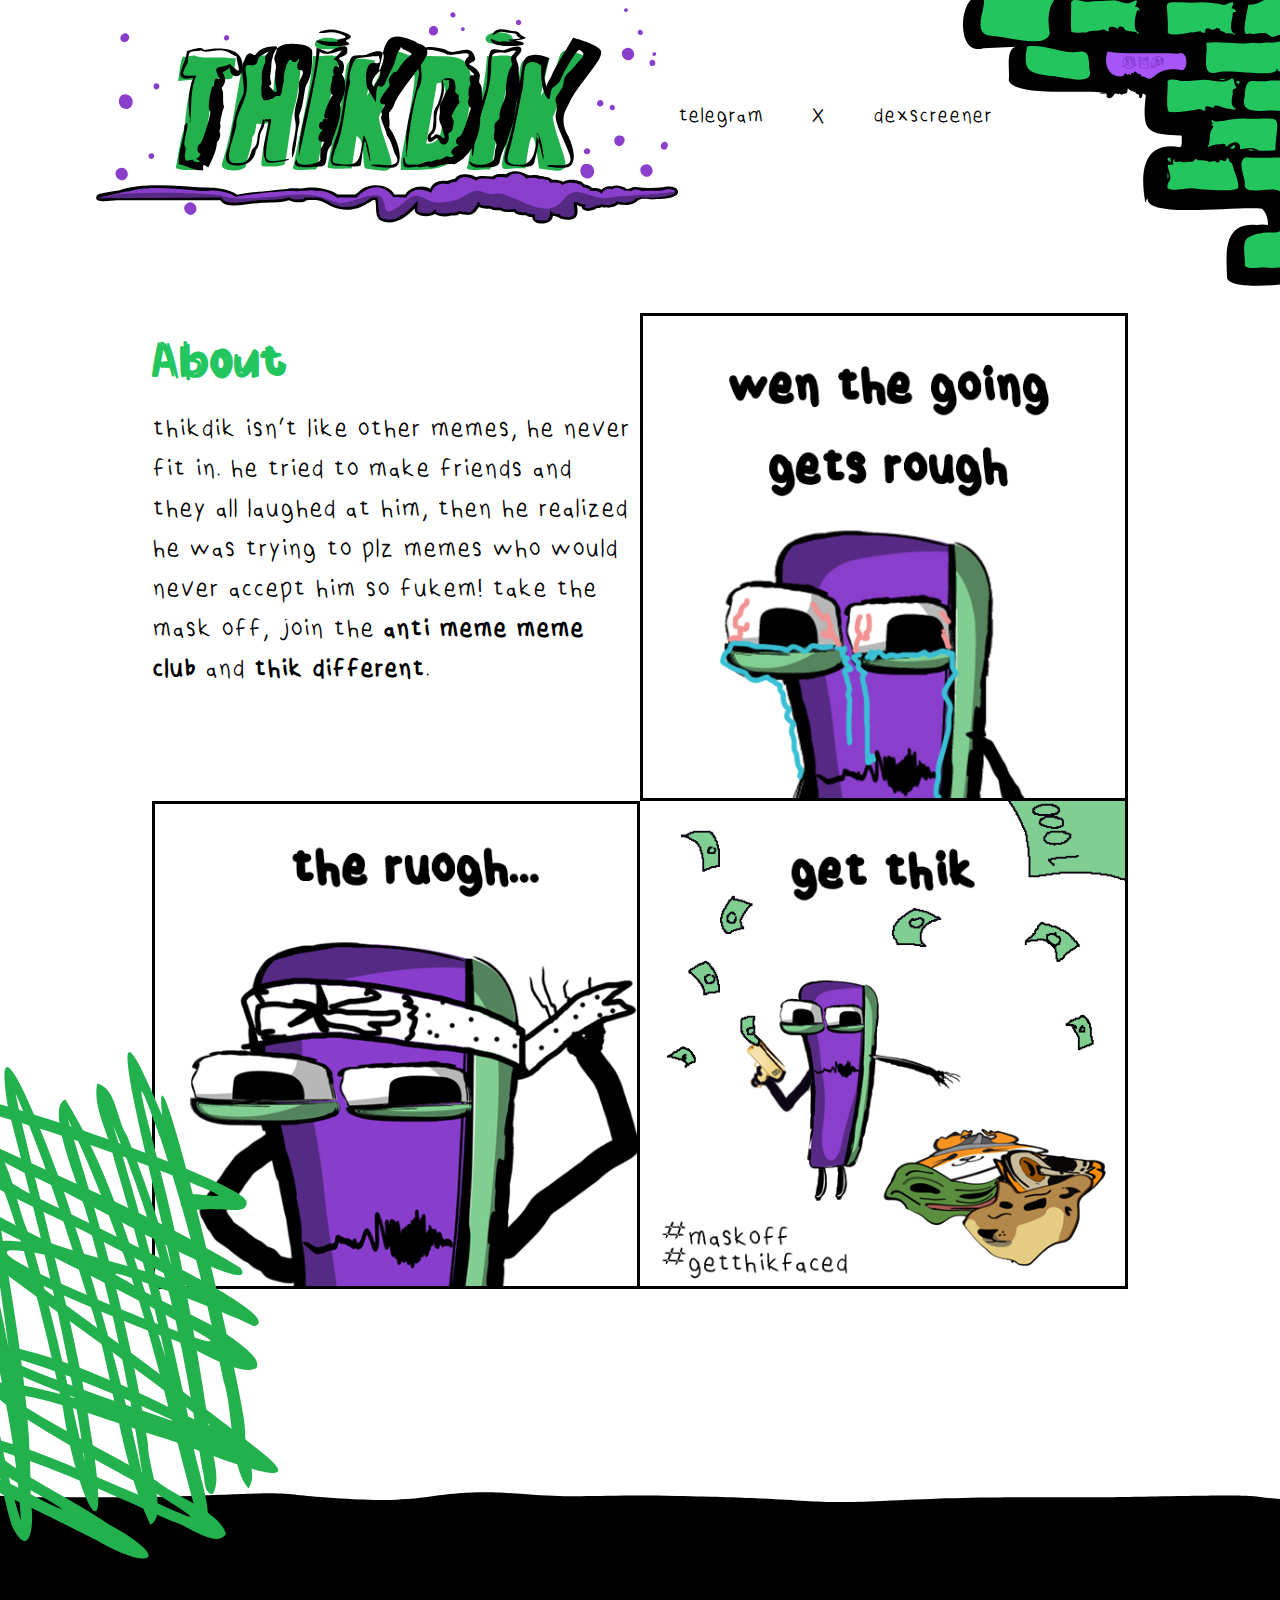
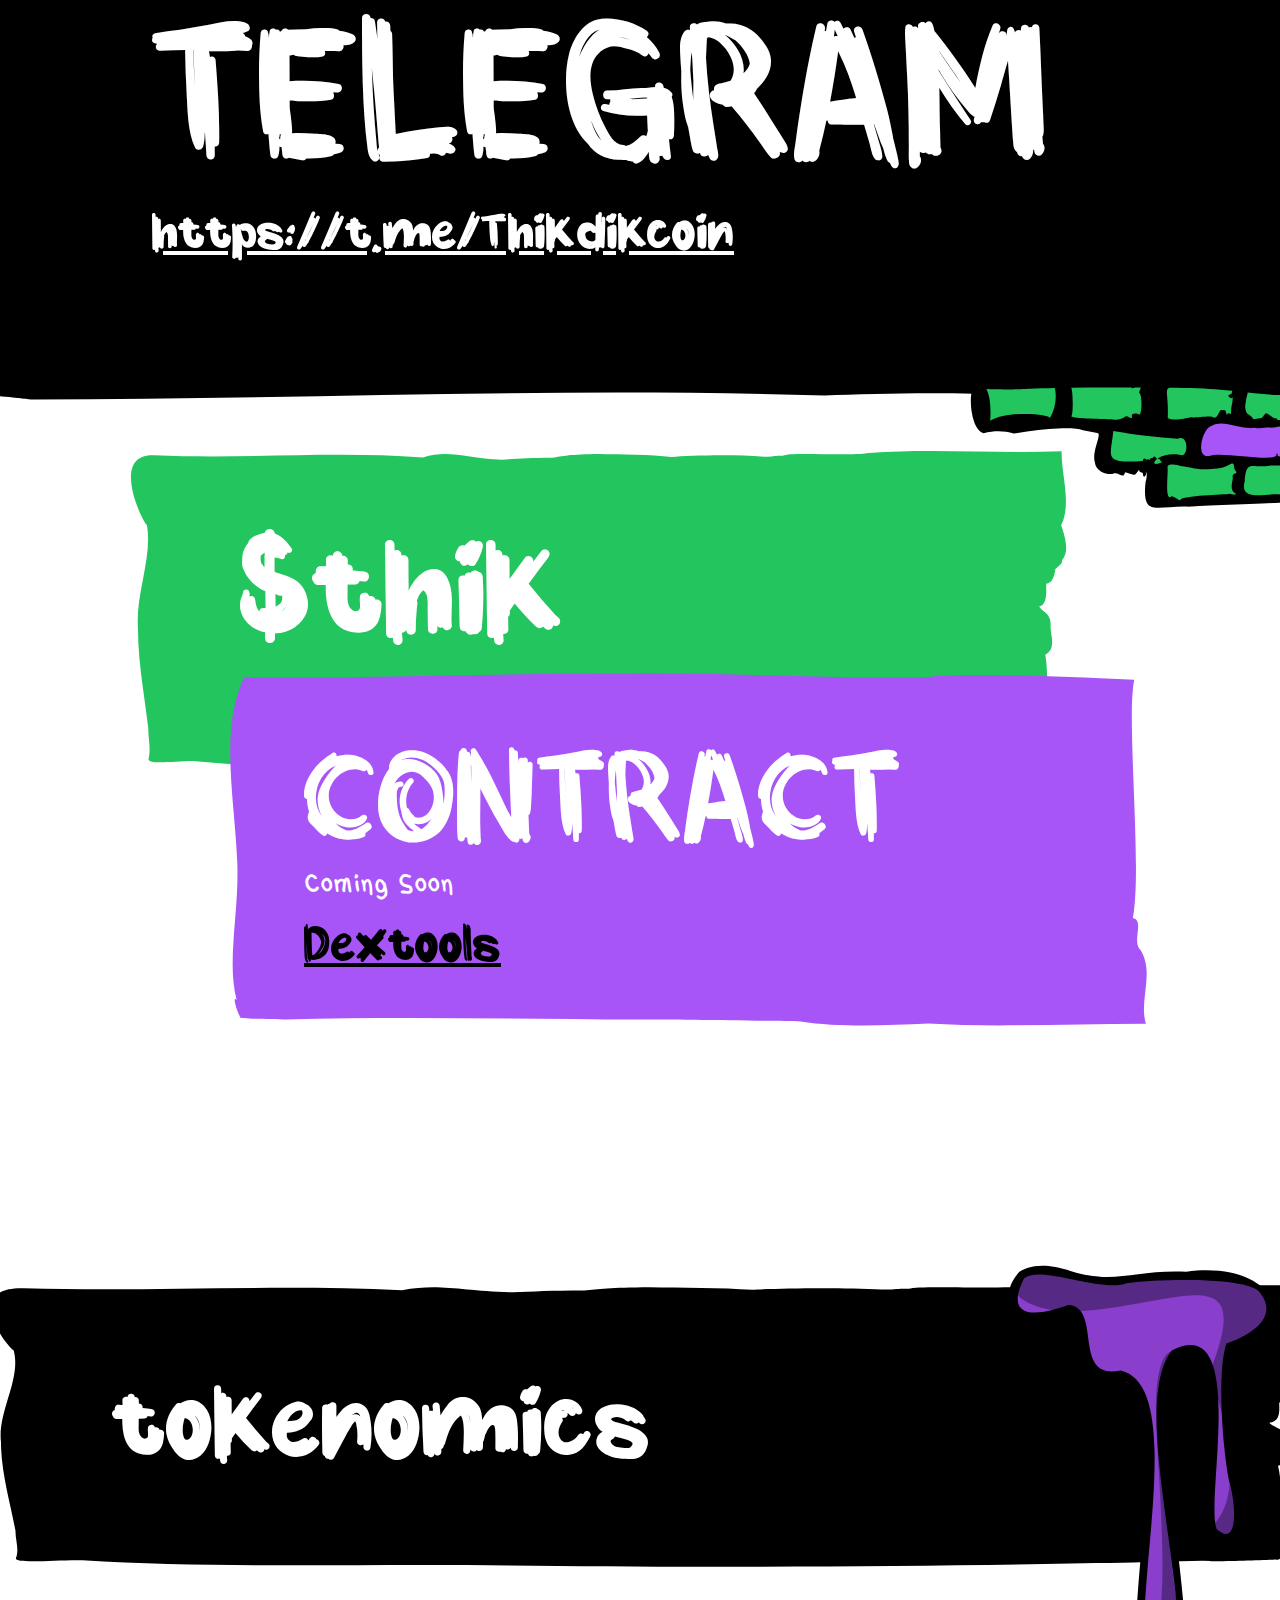
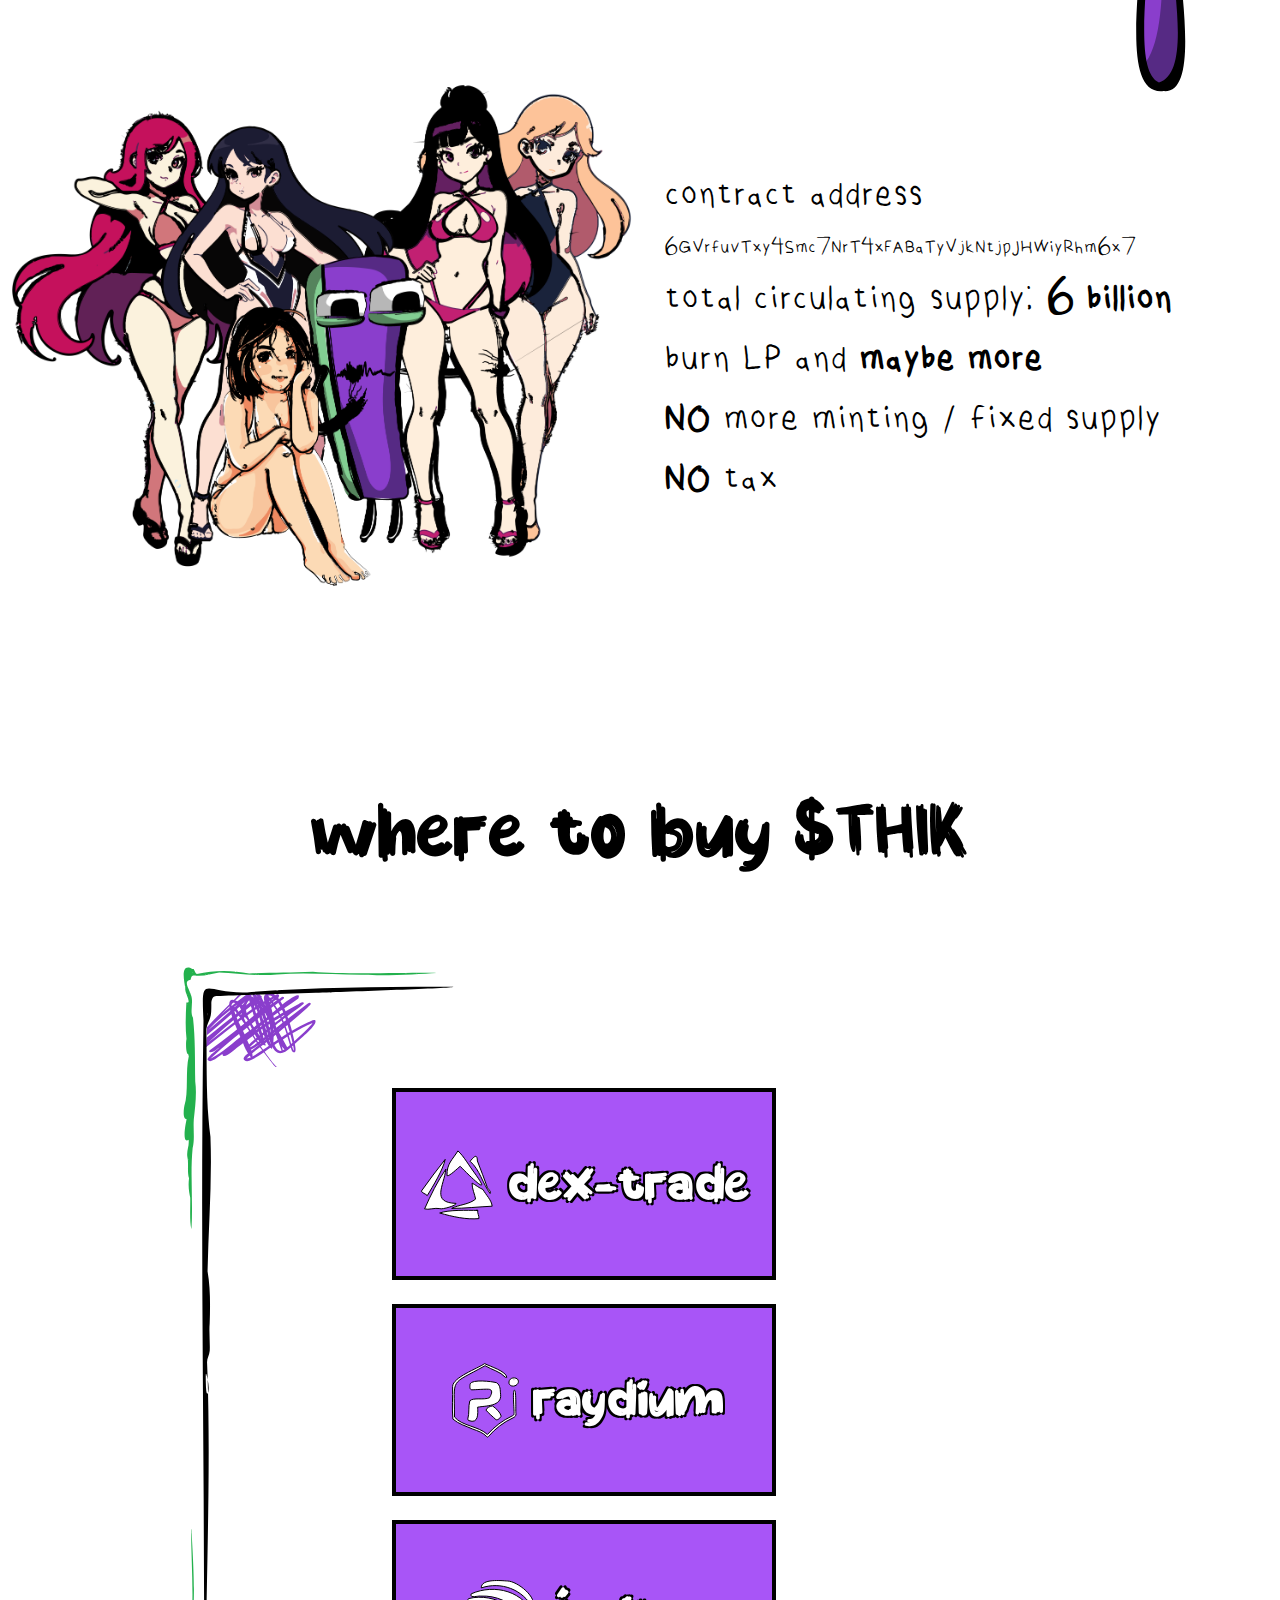
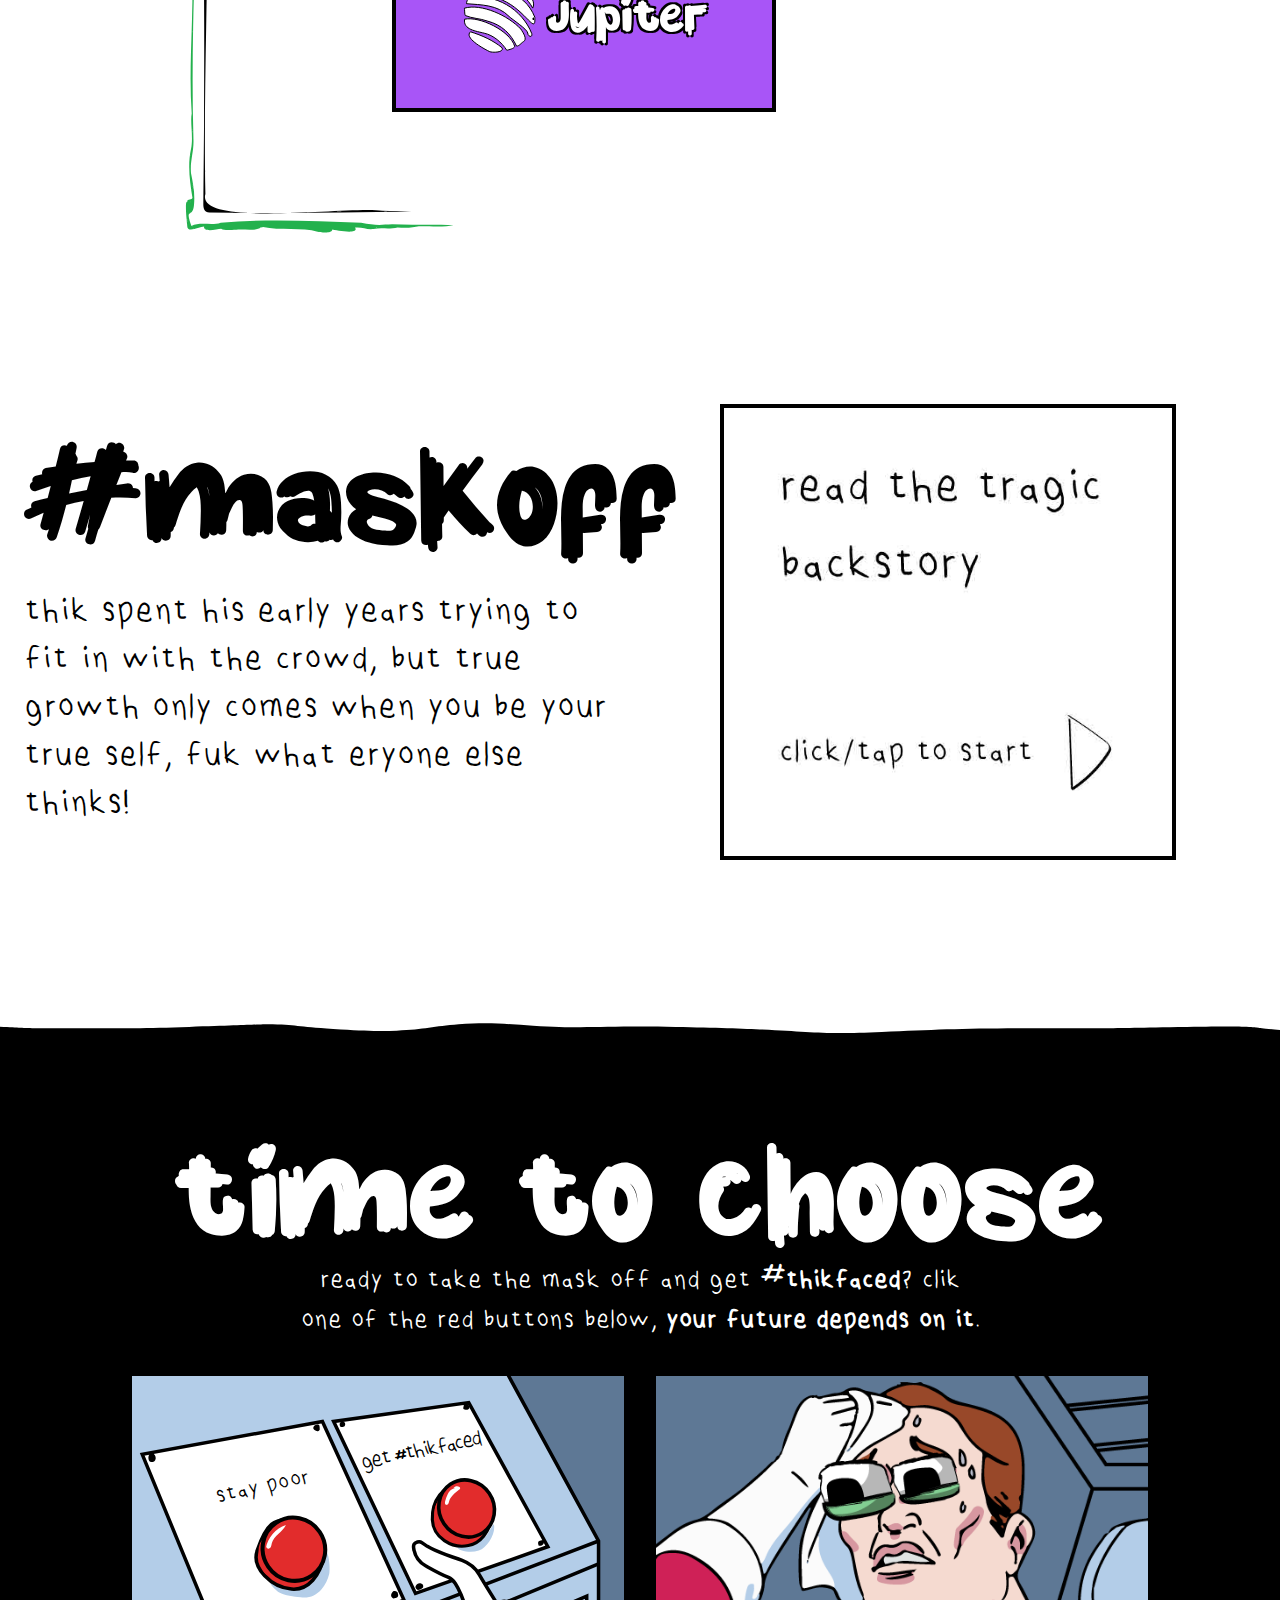
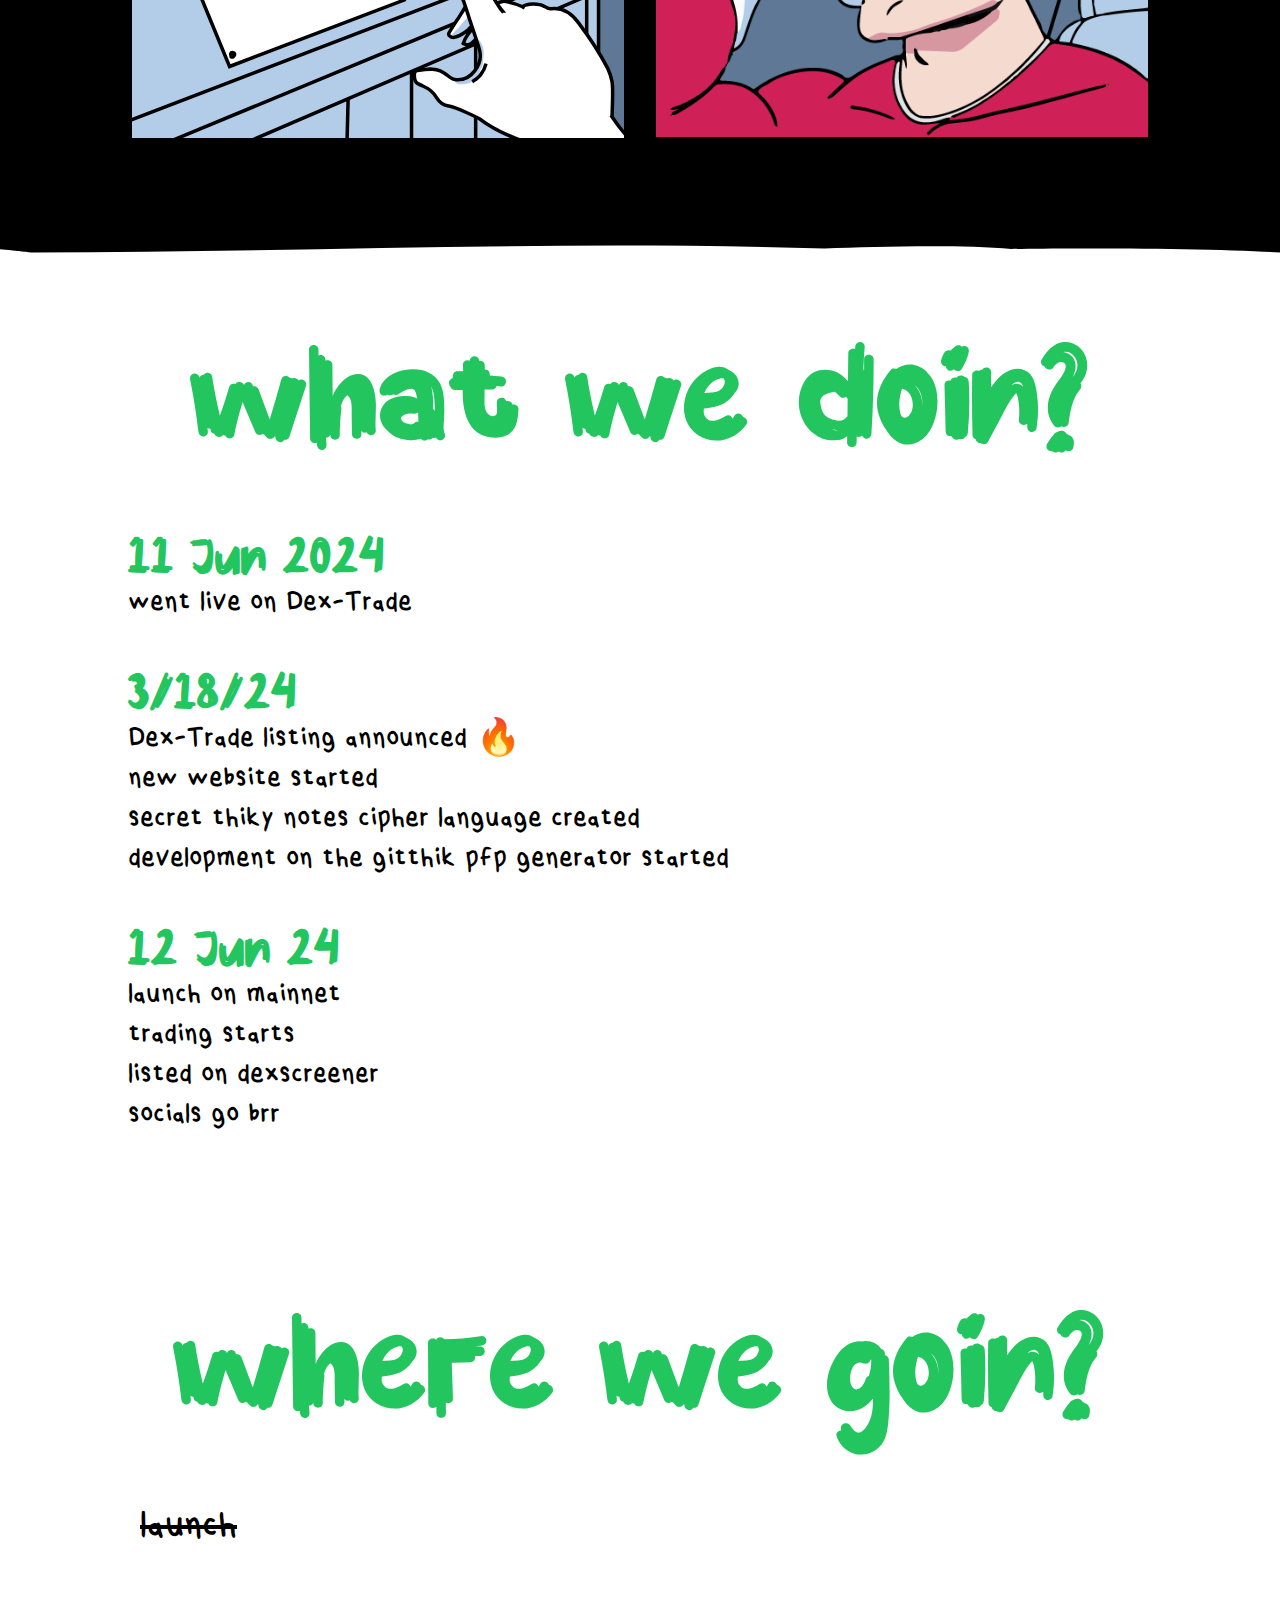
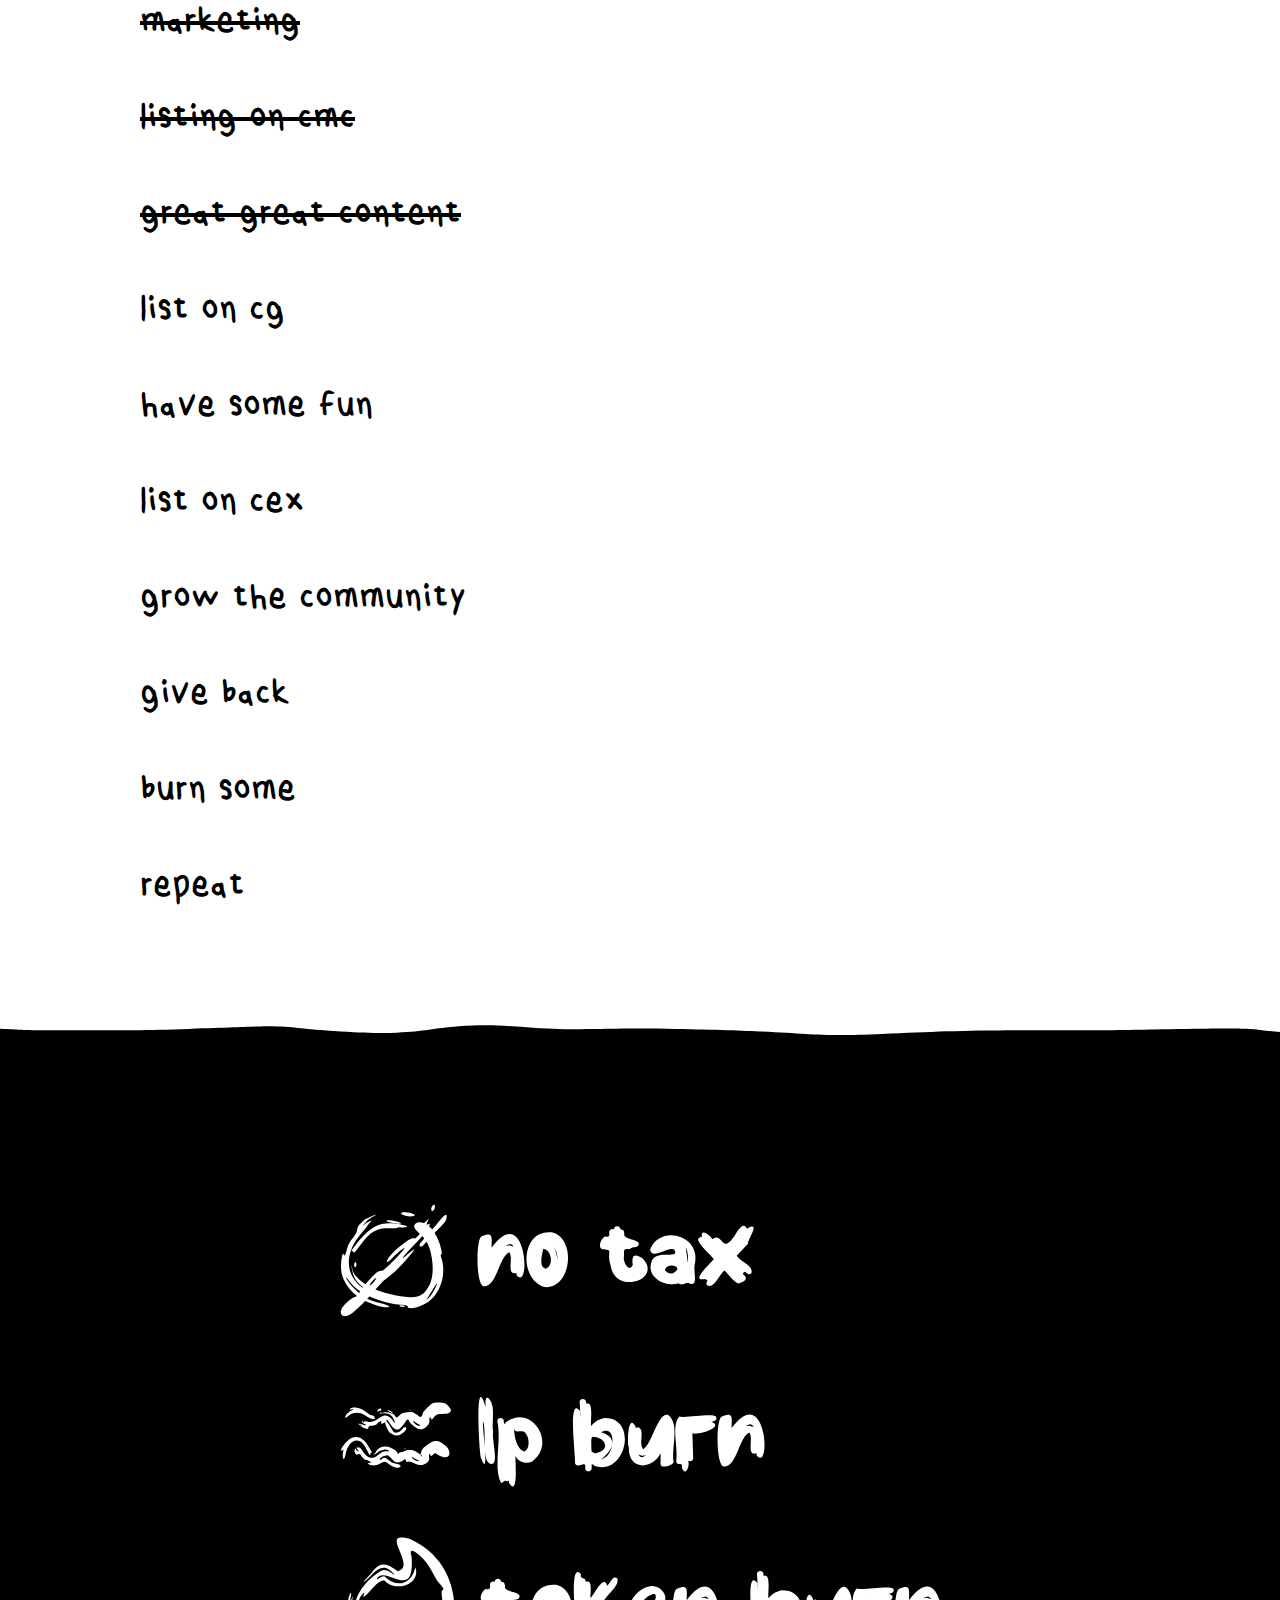
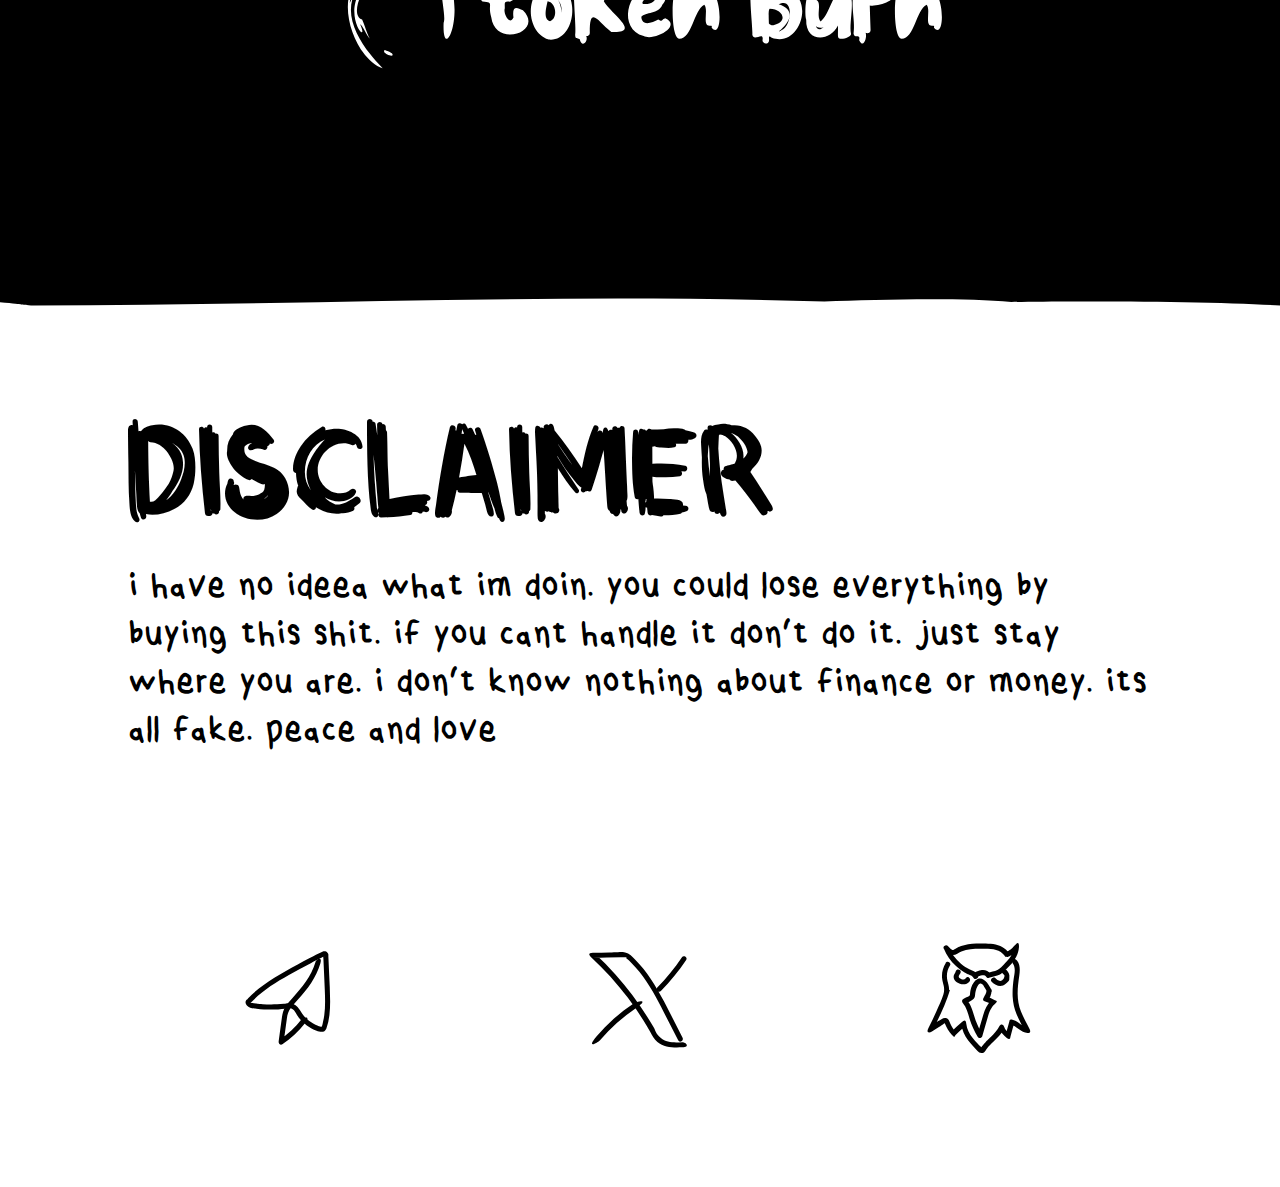
==== index.html @ 45e5f933 "Add files via upload" ====
<!DOCTYPE html><html lang="en" class="h-full"><head>
		<meta charset="utf-8">
		<link rel="apple-touch-icon" sizes="180x180" href="images/apple-touch-icon.png">
		<link rel="icon" type="image/png" sizes="32x32" href="images/favicon-32x32.png">
		<link rel="icon" type="image/png" sizes="16x16" href="images/favicon-16x16.png">
		<link rel="mask-icon" href="fonts/safari-pinned-tab.svg" color="#22c55e">
		<meta name="msapplication-TileColor" content="#da532c">
		<meta name="theme-color" content="#ffffff">
		<meta name="viewport" content="width=device-width, initial-scale=1">
		<meta name="description" content="Are you ready to get #thikfaced? Thikdik is not like other memes, he used to be an outcast, now he's the king of Solana.">
		<meta name="keywords" content="cryptocurrency, crypto, solana">
		<!-- add open graph tags -->
		<meta property="og:title" content="$THIK">
		<meta property="og:description" content="Are you ready to get #thikfaced? Thikdik is not like other memes, he used to be an outcast, now he's the king of Solana.">
		<meta property="og:image" content="https://thik.vercel.app/social.png">
		<!-- add twitter tags -->
		<meta name="twitter:card" content="summary_large_image">
		<meta name="twitter:title" content="$THIK">
		<meta name="twitter:description" content="Are you ready to get #thikfaced? Thikdik is not like other memes, he used to be an outcast, now he's the king of Solana.">
		<meta name="twitter:image" content="https://thik.vercel.app/social.png">
		
		<link href="css/0.DIDsUNuu.css" rel="stylesheet">
		<link href="css/2.DNwGjgpK.css" rel="stylesheet">
		<link href="css/Wiggle.CH-cqv5t.css" rel="stylesheet">
		<link rel="modulepreload" href="./_app/immutable/entry/start.B_ucscjS.js">
		<link rel="modulepreload" href="./_app/immutable/chunks/entry.CND1Og0P.js">
		<link rel="modulepreload" href="./_app/immutable/chunks/scheduler.BHz6jby9.js">
		<link rel="modulepreload" href="./_app/immutable/entry/app.69QDIs0c.js">
		<link rel="modulepreload" href="./_app/immutable/chunks/index.BSuNcap0.js">
		<link rel="modulepreload" href="./_app/immutable/nodes/0.D4QOI7bt.js">
		<link rel="modulepreload" href="./_app/immutable/nodes/2.0-dm9bf8.js">
		<link rel="modulepreload" href="./_app/immutable/chunks/each.CNad3Y1X.js"><title>Thikdik | Grab your Solami my dudes, sh#ts about to get thik</title><!-- HEAD_svelte-vwfd42_START --><!-- HEAD_svelte-vwfd42_END -->
	</head>
	<body class="w-full h-full overflow-x-hidden" data-sveltekit-preload-data="hover">
		<div style="display: contents">    <div class="relative pb-12 lg:pb-32"><div class="flex flex-col lg:flex-row justify-between items-center max-w-4xl 2xl:max-w-7xl mx-4 lg:mx-24"><h1 class="sr-only" data-svelte-h="svelte-138q943">THIKDIK</h1> <svg class="max-w-xl w-full lg:max-w-2xl " viewBox="0 0 1023.7 409.3"><path d="M595.7 45.9c-11-2.5-14.5 15.3-3.2 16.5 9.9 1.3 13-14.1 3.2-16.5Zm36.2-17.4c2.1-3.7-2.3-8.8-6.2-6.6-6.9 4.3 1.8 13.5 6.2 6.6Zm109.4 6.8c-6.9 4.3 1.8 13.5 6.2 6.6 2.1-3.7-2.3-8.8-6.2-6.6Zm214 17.5c-6.9 4.3 1.8 13.5 6.2 6.6 2.1-3.7-2.3-8.8-6.2-6.6ZM906 185c-6.9 4.3 1.8 13.5 6.2 6.6 2.1-3.7-2.3-8.8-6.2-6.6ZM227.9 71.1c4.6 1.7 8.7-4.1 5.1-7.7-5-5.8-11.8 5.1-5.1 7.7Zm419.8-22.2c-2-2-6.1-.4-5.8 2.6.7 6.1 9.7 2 5.8-2.6Zm286.9-33.3c-2-2-6.1-.4-5.8 2.6.7 6.1 9.7 2 5.8-2.6Zm49.9 77.2c-2-2-6.1-.4-5.8 2.6.7 6.1 9.7 2 5.8-2.6ZM54.4 191.7c12.1-2.1 13.8-19.9 2.6-24.6-20.7-8.1-22.8 25.9-2.6 24.6Zm814.3 97.6c-20.7-8.1-22.8 25.9-2.6 24.6 12.1-2.1 13.8-19.9 2.6-24.6Zm-763-142.9c-5.9.3-6.1 9.9-.4 10.9 7.9 1 8.4-11.2.4-10.9Zm872.4-41.1c-5.9.3-6.1 9.9-.4 10.9 7.9 1 8.4-11.2.4-10.9ZM859.9 270c3.5 3.7 11.2-.4 9.4-5.4-3.3-9-16.5-1-9.4 5.4Zm29.6-93.4c-6.5-4.1-12.2 7.7-5 10.3 6.7 2.5 11.4-6.7 5-10.3Zm73.7 113.8c-15.3 7.9 3.5 29.7 13.5 16.4 7.1-8.9-3.1-22.5-13.5-16.4Zm-802.4 67.1c-15.3 7.9 3.5 29.7 13.5 16.4 7.1-8.9-3.1-22.5-13.5-16.4Zm769.9-272c-15.3 7.9 3.5 29.7 13.5 16.4 7.1-8.9-3.1-22.5-13.5-16.4ZM40.1 296.6c-15.3 7.9 3.5 29.7 13.5 16.4 7.1-8.9-3.1-22.5-13.5-16.4Zm6.8-223.1C53.5 77 61.4 68 57.3 61.8c-7.7-10.6-21.4 6-10.4 11.7ZM102.1 273c-1.9-5.9-11.8-3.1-9.4 3.1 1.8 6.5 11.7 2.9 9.4-3.1Zm819.2-34.8c-9.2-.8-12.6 10.8-7 16.5 12.2 10.1 24.3-15.8 7-16.5Zm81.8 12.1c-7.8-4.1-14.3 9.9-5.4 12.6 7 2.3 11.3-9 5.4-12.6Z" fill="#8a3ecc"></path><path d="M155.5 226.9c3.2-28.8 5.3-57.5 13.8-86.4l-25.1 1.8c2.3-1.7 3.7-46.7 11.3-42.5 6.6.3 17.1-5 21.9-.6 16 3.7 39.6.5 57.5 2.7 5.4.3 9.3.6 11.5.8-2.6 3.8-2 37.9-10.6 36.1-8.1.9-14.4.5-22.1-1.1-2 8-2.2 22.9-8.5 29.3-4.1 4.5-16.4 139.1-30.7 131.9-11.1 0-24.3 1.6-34-3.3 1.2-5.8 10.4-66.2 15-68.8Zm176.2 62.5c-11.7 4.8-27.1 3.6-39.6 3-5.2.9 10.3-74 10.3-76.2-2.2.5-10 2.6-12.1 2.1-2.4-.1-7.5-2.2-8.5 1.2-.6 4.3-1 11.1-3 15.7-1.1 1.7-5 7-4.2 9.1-.5 15.7-9.2 33.1-11.2 48.4-4.6 9.3-45.6 10.9-42-4.2 10.6-32.4 17.2-65.3 23-98.9 4-19.8 10.9-74.3 20-91.9h38.1c-2.5 17-12.3 60.3-9.7 77.1h16.9c4.6-22.4 2.6-48.5 11.6-70.3-1.1-5.4 36.4-1.4 38.3-2.6 5.5 8.9-1.1 19.3-.6 29-2.7 20.6-4.9 42.3-11.2 61.9-5.2 17.8-10.6 77.1-16 96.6Zm16 1.5c9.2-48.1 32.2-144.6 33.9-192.7 8 3.6 55.4-9.5 46.3 12.1-17 55.7-27.1 119.4-37.2 177.5-1.7 7.5-.6 7.7-5.1 10.9-3.8-3.1-48.3 7.4-37.8-7.9Zm37.5-214.4c4.1-17.1 63.1-11.4 43.9 9.4-6.9-2.1-47 6.7-43.9-9.4Zm88.1 220.1c-5.6-15.4.7-50.4-15.1-57.2l-8.5 57.2c-2.2-.6-43.3 2.4-42.3-3 2-17.2 24.7-116.6 28.7-135.8 6.1-47.2-4.5-61.1 54.4-51.4-1.4 7.7-12.7 53.9-13.9 61.4 50.3-64.4 11.6-97.4 78.6-68.7 6.4 5.5-11.1 17.4-13.6 24.5-16 25-32.2 55.5-44.2 82.6 3.6 25.2 14.8 49 21 73.6 9 31.1-26.5 18.1-45.2 16.8Zm62.9-9.9c.7-11.7 28.7-147.1 23.4-154.9-2.1-8.9 5.9-32.7 5.9-32.7 5.8-.2 17.8-.9 24.2-.6 22.8 1 41.6-1.9 57.9 8.8 25.4 21.1 5.2 100.8.3 131.1-9.4 64.9-57.3 60.6-111.5 60.6l-.3-12.4Zm63.2-139.5L581 252.8c30.2.8 26-29.8 29.9-49.9 14-72-11.5-55.7-11.5-55.7Zm54.4 143.7c9.2-48.1 32.2-144.6 33.9-192.7 8 3.6 55.4-9.5 46.3 12.1-17 55.7-27.1 119.4-37.2 177.5-1.7 7.5-.6 7.7-5.1 10.9-3.8-3.1-48.3 7.4-37.8-7.9Zm31.7-224.2c4.1-17.1 63.1-11.4 43.9 9.4-6.9-2.1-47 6.7-43.9-9.4Zm93.8 229.9c-9.3-79.1-15.7-68.7-23.6 0-40.7-3.5-47.5 14.3-37.5-30.2l23.9-108.6c2.5-4.4.7-54.4 12.1-51.4 13.6-3.1 28.9-4.1 42.3 0-1.4 7.8-12.7 53.9-13.9 61.4 49-61.3 11.8-98.1 78.6-68.7 6.3 4.4-5.3 10.8-7.7 16.3-19.5 27.1-36.3 60.5-50.1 90.7 3.6 25.2 14.8 49 21 73.6 9 31.1-26.5 18.1-45.2 16.8Z" fill="#23b14d"></path><path d="M181.5 253.9c-3.7 3.1-5.7 17.1 3.7 16.4-2.2.4-3.5 4-4.2 6.3-1.3.9-3.7.8-4.7 3.4 0 0 5.2.4 6.2 5-1.9.9-15.2-1-10.5-3.5-4.1-2.8-15.7 5.5-14.8-2.5-3.6-5.4 3.5-17.2-1.1-22.6-4-6.1 13.5-54.7-.7-35.5.2 24-11.7 45.1-9.8 67.8 13.7 1.8 28 12.6 42.9 10.6-.7-11.9.3-10.3 8.9-4.6 6.1-13.3 14.8-28.4 15.3-44.5 5.1-3.6 7.6-13.8 4.3-18.8 1.5-5 3.2-11.7 1.1-13.5 1.5-10.9 3.4-20.2 7.1-30.2-3.7-12.9 1.1-21.8-4.3-33.1 15.6-16-3.5-29.4 4.2-28.2 3.6-3 7.5-4.2 10.3-7.7.5 24 27.3 17.6 22.5-4.5-1.6-34.3-45.9-30.1-67.6-26.4-6.8-7.9-22 .6-30.5 1.8-.2 23.4-31.2 55.2 11.3 47.3-10 23.8-9.2 56.5-5.3 74.2-.6-2.1-1.6 4.6-.3 5.6 3.6-28.5-1-55.9 10.7-84.1-26.9 1.6-27.3.6-14.6-22.7 2-22.9 2.1-18.1 24.2-20.9 4.6 5.9 30.6-4.4 41.4 1.2 7.9 1.1 13.1 7.7 20.2 9 .7 18.2 13.9 37.9-11.9 13.2-17.8 9.9-33.4-1.5-17.3 26.7-15.9-6.8-7 17-13.6 13.1-2.9 6.4-9.8 39.5-3.4 44 1.5 3.1-15.4 62.5-19.7 57.6Z" fill-rule="evenodd"></path><path d="M345.1 107.6c3.3 3.2 7.3.8 10.1-2.6.7-.6 1.5-2 2.3-1.8.3 3.3-2.5 5.8-3.1 9.7-.5 2.6-.6 5.5.4 7.9 1.2 3.4 5.4 2 7.9 3.1 4.8 5.7-5.1 16-5.7 22.5-.5 2.4-.4 5-.3 7.5 1.1 18.7-10.3 37.3-6.8 56.1 5.9 21-8.9 46.7-4.5 67.8 7.8-17.5 6.9-41.2 11.8-59.3 2-5-.4-10.8 0-15.6 7-15.8 7.7-32.2 10.9-48.2.6-2.8 1.7-5.4 3.1-7.8 9.5-15.9 8.8-34.8 9.2-54.1 0-2.4-.2-4.9-1.7-6.7-3.5-4.2-9.8-7-15.4-7.6-23.8-3.2-46.6-4.3-52.5 22.2-2.9 7.7-2.1 15.2-2.9 22.7-.8 5.5-2.5 11.3-1.1 16.8.5 2.3 1.7 4.4 1.5 6.5-1 6.4-6.9 1.9-3.3 4.9 3.9 3 12.1 16.8 12.6 7.3 0-2.3-.5-4.8-1-7-3.3-12.2-.4-24.1-.1-36.2.3-4.6-3.2-8.4-2.7-13-.9-4.6 10.7-22.5.5-21.2-12.6.6-25.6 3.8-32.1 12.5-.9 1.1-1.9 2.5-3.2 2.7-2.1.4-5-2.7-8.1-2.9-5.6 0-7.1 7.3-9.6 11.3-10.2 18 1.2 39.9-1.8 58.4-.4 2.7-1.5 5.3-2.8 7.7-11.2 21.3-14.4 43.6-19.5 67.1-1 4.3-1.1 8.4-2.3 12.8-2.2 11.3-13.3 29-.4 37.2 20.6 8 44-1.1 46.7-23.7 0-1-.8-.6-.7-.4 1.1-.2 2.3-2 3.3-3.4 4.5-7.2 3.2-17.7 5.5-25.9.6-2.6 2.1-4.8 3.5-7.1 2.2-3.8 3-8.2 3.7-12.5.2-1.3.2-2.7-.7-3.7-1-1.1-2.2-2-2.3-1.6.2.8.9 2.7 2.1 2.5.8-.2 1.8-2.1 1.5-2.9-.6-1.3-2.5 0-3.4.4-2 .6.1 1.7 1 2.4 3.2 2.4 9.8-1.2 8.5 4.8-2.5 21.6-15.3 48.8-3.6 67.7 7 2.8 23.9.1 31.3-1.7 1.9-.6 3.8-.7 5.8-1.5 1.6-.5 4.9-2.4 1-1.9-10.9 1.6-36.6 9.1-38.6-3.7-.3-20 4.9-42.1 8.8-62.8.3-1.4.6-3.6-1-3.9-2.2-.4-6.5 1.4-9.1 0-.4-.2-.7-.7-1.2-.5-1.1.2-3.6 1.5-3.7 3.3-.6 8.7-6.4 15.8-8.1 24.2-1.5 7.7-.8 17.7-6.2 22.4-2.2 1.8-4.2 4-5.1 6.8-5.8 20.6-11.6 22-31.8 21.2-21.3-2.8 8.7-59.7 5-72 3.4-21.3 18.3-39.1 18.8-61.6.8-7.7 0-15.1-1.6-22.9-.7-4.2-1.7-9.9-.2-13.2 3.1-6.2 11 1 17.4-3.9 4.2-3.4 2.8-9.8 6.5-13.3 1.3-.6 20.5-13.6 14.7-6.7-9.2 9.1-1.7 12-5.7 19.2-5 7.8-5.7 22-4.8 32.1.1 2.1-.2 4.1-.6 6.2-.9 3.8-.9 25.2 4.4 25.7 6.7-.1 14.9-1.5 19.3-6.3.5-.6 1-1.1 1.8-1.2 2.9-.3 6.5 1.4 8.2-1.9 2.6-4.2 2.7-13.8 4.6-20 .7-2.3 1.3-4.3.9-6.6-1.5-2.4 6.4-45.7 14.5-32.9h.1Z" fill-rule="evenodd"></path><g fill-rule="evenodd"><path d="M411.5 73.5c-4 0-8.3-.8-12.4-1.4-3.5-.7-16-1.7-9.9 2.4 4 2.5 8.5 4.3 13.4 5.2 3.2.6 6.6 1 10.3 1.2 9.9.4 22.5.9 30.8-2 1.4-.6 2-1.2 1.8-2.1-.5-2-6.5-3.4-5.6-5.5.9-1.4 3.6-2.2 5.7-3.3 6.8-3.2 0-7.3-4-8.9-12.3-5.4-26.7-9.3-40.6-5.5-5.6 1.4-12.9 4-6.9 4.4 5.6.3 12.4-1.2 18.4-1.3 5-.2 10.1.6 14.7 2.1 2.9 1.2 12.3 3.3 11.7 6.5 0 3.3-19.5 4-13.8 6.7.5.2 1 .4 1.4.6 1.6.7-4.9.8-5.4.7-3 0-6.1.3-9.6.3h-.1Z"></path><path d="M395.1 214.7c-4.8 4.4-3.5 13.7 4.2 13.5-7 5.5-14.4 23.6 2.1 20.8-7 21-5.9-1-6.9 29.9 5.8 9.9-47.5 18.6-40.6.3-17.4 20 26 14.6 37.5 13.5 22.5 3.7 7.5-25.2 22.5-36.6 4.9-25.7 20-46.6 15.2-72.6 8.2-14.9 14.8-38.9 3.4-52.7 5-6.9 5.7-20.7-1.8-24.7-12.7-6.5 14.2-4.6 11.2-17.7 3.2-15.1-24.7-2.7-30.3 1.9-8.3 3.1-14.9-5.3-23.8-5.7-.3 59.6-31.8 136.6-31.1 191.4 9.8-43.3 30-135.9 36.8-185.1 19.5 15.2 59.4-21 24.3 13.9.3 0-.6.6-.6.6s.6-.1.3 0c5.5-.9 8.2 5.3 9.4 10.1 2.3 7.1-6.5-2.8-7.4 2-2.8 2.3-3.3 16.9-.3 12.2.8 3.3-3.7 2.3-3.5 6.7-.2 9.8-7.3 24.2 0 30.6 2 1.2 0 2.5-1.4 2.2-2.7 6.8-22.7 43.3-5.9 39.8-13.9-2.8-6 6.8-13.3 5.7Z"></path></g><path d="M524.3 126.8c-18.7 17.6-2.3 21.2-9.3 26-4.9 7.5-27.1 31.1-7.2 30.6.6 4.3-3.9 7.4-5.8 12.2-.5 1.8 2.9 9.7-.1 7.7-3.2 4.9 8.2 24.3 9.7 34.8 7.5 9.8 9.9 21.1 14.1 32.8 14 20-9.2 21.1-24.2 18.8-38-1.7-4.6 6.5 12.3 4.8 37.8 6.7 14.6-55.7 1.9-70 2.2-8.4-.9-17.4-.3-26.3 4.4-4.5 9-11.3 10.3-18 14.9-29.8 41.8-55 56.9-84.5 2.4-11.6-6.6-17.1-16.5-19.3-2.6-3-6.7-4.4-10.4-5.8-51.4-21.5-46.8 14-57.9 50.9 8.5 11.2-8.4 25.6-9.2 32.1-2.8-5.6-7.5-11.2 10.4-28.5 9.4-23.8 15-43.1-18.8-31.1-12.9 7.9-33.2-4.6-34 16.5-10.7 46.8-9 97.4-27.8 142.2-2.2 13.4-15.3 39.8 7.5 39 12.7-.9 28.4 3.1 39.4 0 3.1-8.3 6-63 10-35.5 2.2 11.2 4.8 19.7 6.6 28.6 3.1-2.9-4.7-39.3-11-46.8-9.2 40.3.2 58.4-51.4 49.2-6.9-3.8-.1-16.1.5-22.2 18.1-36.7 15.8-82.1 27.4-121-4.4-7.7 2.4-31.4 8.8-39.9 7.3-3.3 19.1-2.6 27.9-4.5 3.7-1.6 10.6.5 13.4-1.7 0 2.4 5.7 14.3-4.2 13.4-18.7-6.7-19.4 21.6-17.5 36.5-1.4 6.6 13.8 26.6 16.6 32.1l.6-16.4c3.1-25.3 6.6-.5 15.8-17.5 5-13.1 9.6-20.4 15.7-33.5 3.7-10 3.9-19.6 11-27.2.4-.4-.8-1.4-.3-1.7 2.1 1.1 1.9-2.3 4.2 2.7 5.4 2.9 11.4 4.2 16.1 8.7-6 6.4-12.6 10.4-17.6 18.1-4.3 3.8-8.4 16.6-13.4 13.7Z" fill-rule="evenodd"></path><g fill-rule="evenodd"><path d="M639 181.7c1.8-2.6-1.1-4.9-1.3-7.5.2-5.9 2.6-5.9-3.7-9.7-2-1.1-2.6-3-2.1-5.1 1.2-4.7.3-9.7-.8-14.6-1.1-8.2-11.6-8.8-17.7-6.6-7.2 2.9 5.9 3.7 7.7 2.3.3-.1.5-.2.6-.3 0 0 .1 0 0 0 0 .1-.6.6-.9 1.8-.2.8-.1 1.8 0 2.7.3 2.7.5 5.5 0 8.1-1.2 4.1-5 7.1-6.5 11.1-1.6 3.7-2.7 7.6-4.8 11.4-2.3 4.2-5 8.6-5.1 13.4 0 2 .2 4 .4 6 .5 4.8-1.6 9.7-1.1 14.8.2 2.3.7 4.6 1.6 6.8 2.7 4.9 4.1 10 5.2 15.4.7 2.9 2.4 6.5 2.7 8.9.3 1.3-.1 3.3-1.9 2.5-4.4-2-10.1-10.9-16.4-4.9-1.8 1.4-3.9 4.4-5.9 3.7-1-1.7 1.4-4.2 2.5-5.6 7.6-6.9 7.1-15.7 7.1-25.4 0-7.2 1.2-14.2 3.9-20.9 7.3-17.9 12.5-27.2 7.9-47.1-.4-2.5-1.6-5.5-2.2-.8-.5 3.5-.1 8.5-.2 12.3-.3 8.9-3.3 19.6-6.7 28.6-2 4.5-5.3 7.8-6.6 12.5-1.2 4.6-.5 10.3-.8 15.3-.1 2-.4 3.9-.6 5.8-.6 3.6-.3 7.2-1.6 10.6-1.6 4.9-7.2 7.7-8.3 12.9-1.4 5 1.7 12.3 7.6 9 8-4.9 8-10.4 13.8.5 5.1 9.2 15.4 3.4 15.7-6.6 0-1.8-.3-3.8-.5-5.6-.1-1.4-.3-2.4.5-3.4.9-1 3.2-1.3 4.5-2.7 1.6-1.5 2-3.5 2.4-5.6.4-3.6 1.9-7.6 1.8-11.4 0-1.4-.4-2.7-.9-3.8-1.3-2.8-3.7-4.5-2.4-7.6.5-1.4 1.5-2.9 2.2-4.3 2.1-3.6 3.9-8.4 6.2-11.4 1.3-1.9 3.3-3.5 4.5-5.4Z"></path><path d="M637.4 241.2c-5.2 3.4-6.1 12.3 1.1 14.2-7.1 1.9-20.4 11-8.9 17.8-2.3 5.1-10.2 2.5-12.9 1.8-4.9 2.3-7.2 4.6-12.5 6.1-5-1.8-11 3.1-14.9 3.5-9.2-2.3-16.1 4.5-23.8 5.1-13.2-1.8-21.8 5.2-22.4-11.7-4-4.4-3.3 7.6-2.4 11-.7 10.8 18.9 2.4 26.1 4.6 5.7 2.1 11.9-1.7 17.2-1 2 2.6 9.4 2 12.6.6 12.4-3.7 19.8-5.4 34.1-4.3 30.6-13.8 46.8-53.7 45-83.5 6.6-18.3 3-32.6 2.9-50.1-2.3-12.1-6.8-5-3.2-21.5-.7-11.4-11.5-15.9-19.5-21.3 4-2.9 11.2-3.9 11.2-9.6-7.1-32.2-35.7-1.7-51.6-15.4-38.4-11.5-58.7-4.3-47.2 39.9-4.7 40-25.8 89.6-22.5 128.9 0 4-2.1 14.7.8 13.3-1.5 2.2-2.3 3.4-.6 7 4.3-38.6 9.1-79.9 19.7-118.5 24.1-29.8-27.4-90.6 49.3-64.1 8.8 8.7 46.6-8.9 39.8 5.8-21.8 17.3 27 33.9 4.1 32.6-5.7 9.1 3.9 16.9-1.8 18.5-1.7 6.1-3.3 14.9-.6 21-4.8 6.2-.6 16.1 3.2 18-3.9 7.6-13.2 51.2-22.3 51.3Z"></path></g><g fill-rule="evenodd"><path d="M719.6 72.8c-3.6-.2-7.1.9-10.7.7-4.3 0-10.1-4.3-13.5-5.2-1.3 0-1.1 1.3-.8 2.4 3.3 8.4 13.2 8.4 21 9.6 5.2 1.1 35.6 1.8 36.9-3.4-.7-2.8-7.3-4.1-11-5.1-2.1-.5-3.5-.8-3.2-1 2.2-.7 8.1-.9 11-1.5 4.3-.9 7.2-2 5.9-3.5-1.9-1.5-4.8-1.9-6.7-3.5-2.6-2-3.2-4.6-6.5-6.1-5.5-2.1-12.4-2-18.1-3.3-4.6-.8-9.1-2-14.1-1.3-4.3.6-8.9 2.8-11 6.6-.6 1.1-1.6 3.1-.4 3.5 1.1 0 1.9-.8 2.9-1.4 2.2-1.4 5.7-3.6 9.4-4.1 3.7-.5 7.6.2 11.3.8 4.7.8 9.7 1 14.2 1.8 2.5.4 3.1 1.6 3.6 2.9.5 1.4 1.6 2.5 3 3.2 2 1.2 5 1.7 3.5 2.3-5 1.5-11.2 1.6-16.4 2.2-5.2.5-7.5 1-.7 2.1 10.1 1.6 8.8 1.6-.4 1.2-.7 0-1 0-1 .6 0 .3-.8.3-1.9.2-1.7-.2-3.3-.4-5.9-.5h-.1Z"></path><path d="M702 216.6c-2.5 5.1-.3 10.6-1.1 16.1-.3 3.2-1.6 6.6-1.3 9.8 1.2 6.5 6.8 8.8 4.1 16.1-2.7 6.4-1.9 14.4-3.5 20.6-5.3 11.4-27.3 12.7-37.3 8.3-2.7-1.4-5.7-5-6.4-2.6 2.3 13.4 22.7 9.2 32.9 9.3 7.4-.4 17.4-.4 20.4-8.5 2-10.9 6.1-22.2 11.6-32.2 3.5-11 6.7-22 10.8-33 7-16.3 3.4-34.8 10.9-51 6.3-16 0-32 .3-48.4.8-6.5-3.3-12.1-4.4-18.1.9-4.8 6.2-7.1 8.4-11.9 5.5-15.5-17.1-7.8-25-4.4-8.9 4.8-19.9-3.9-27.8 1.9-9.4 17.6-1.7 57.7-12 78.3-10.5 32.4-22.8 74.4-21.3 106.8 3 8 5-28 5.6-30.9 6.4-40.8 27.3-79.4 28.1-121.3 1.7-21.6-4.2-30.9 23.2-28.6 4.1.7 19.4-7.3 20.1-3-1.5 4.4-8.2 7.9-8.7 13.2.2 5.3 4.9 10.1.2 14.8-6.6 10.7-7.5 24.9-9 37.3 2.3 14.3-5.8 26-9.7 39.3-4.3 16.3 4.4 8.7-8.9 22Z"></path></g><path d="M830.8 128.1c-3.4 3.3-6.2 6.9-7.4 11.4-1.3 5.1-.7 8.9-2.5 12.9-3.6 7.3-12.4 16.2-12.7 23.5-.2 3.1 1.3 5.8 2 8.7 1.5 4.9 0 10.4-1.3 15.3-2 9.2 2.7 19.5 5.8 28.3 5.3 13.4 11.6 25.4 16.3 38.9 12.2 26.8-9.4 23.8-28.9 23.2-3.4-.3-14.2.7-4.8 3.1 11.3 1.7 33.7 4.7 39.7-4.6 8.1-13.1 0-35.6-6.3-49.4-1.4-3-3-5.7-4.3-8.6-4.1-8.6-4.8-18.9-3.4-28.4 1.2-6.7 5-12.8 8.3-19.2 12.8-27.5 35.3-49.9 51.4-75.3 3.3-5.2 6.6-11.6 5.8-17.8-1.8-11.3-49.2-23.8-49.2-23.8s-33.6 55.5-36.5 63.4c-1.9 5.8-6.5 11.6-8.6 16.9-1.2 3-1.6 5.2-1.8 5.7 0 .2-.2 0-.2 0-.7-3.8-2.8-10.5-3.2-14.8-.2-3.3 6-33 8.8-34 3-.8-16.5-8.1-25.8-7.1-17 1.4-19.7 7.2-22.4 22.7-7.9 47.1-11.7 95.2-27.5 140.8-1.2 4.2-2.4 8.5-3.1 12.7-.8 4.8-1 9.4.7 12.7 4.8 8.4 18.6 6.8 27.3 7.6 9 .2 21.6 2.8 24.4-8.4 2.7-13.3 12.8-47 3.9-49.5-1.8.9.5 5.6 1.5 8.5 4.9 10.5 6.3 27.5 10.6 37.2.3-.4.1-.9.2-1.5-.3-6.9-2.5-18.1-3.9-25.7-.8-4.6-2-9.9-3.9-13.9-1.2-2.5-3.2-7.4-4.4-4.5-1.7 24.5-3.2 55.5-31.7 54.9-5 0-11.1-.5-15.4-3-5.2-2.9-5.1-9-3.5-14.2 11.2-38 16.9-77.8 25.5-116.4 2.4-12 1.2-25.5 4.3-37.6 4-17.6 29.6-7.7 28.8-.8-1.4 13.2.8 38.6 7.4 50.2 2.1 3.6 6.4 10.3 7.9 2.6 1.3-5.5.6-14.2 6-17.9 10.5-5.9 11-9.5 15.9-20 4.1-8.4 25.9-47.7 30.3-45.1 8.6 4.8 8.2 10.1 1.3 16.7-7.1 7.4-13.4 16.8-21.2 23.6h-.1Z" fill-rule="evenodd"></path><path d="M1024.1 337c-2.9-11-19.4-9.5-27.3-7.5-15.7 1.6-32.3 1.7-47.5-.6-5.4-.8-10.4 3.2-15.8 3.5-2.2-2.9-6.2-3.7-9.4-4.3-5.8-2.1-11.5-2.5-16.8 0-7.1-2.1-16.1 2.7-18 5.8-5.5-3.4-12-3-16.7-3-3-4.5-9.3-5.9-13.2-6.4-3.1-2-5-5.8-9-5.5-8.7-3.8-20.5-3.6-28.7.8-4.3-3.2-11.6-3.8-16.1-3.8-4.7 1.1-5.8-3.4-10.7-4.3-4.7.3-8.6-3.3-13.7-1.9-6.6-3.9-20.4.6-25.4-3.8-9.1-5.9-26.1-7.5-34.8.7-7.1-1.2-19.3-1.4-23.3 3.7-9.7-.3-20.1-2.7-29.9 1.1-9.5-7.2-31.2-7-36.4 3-7.5.2-10.9 5-16.9 3.6-11-1.7-22.9 3.2-26.5 14-13.6-8-35.6-4-44 9.9h-19.2c-8.4-16.6-34.5-19.4-49.1-12.9-8.5 1.1-13.2 10.5-20.4 13h-30.2c-16.3-10.5-36.3-12.8-54.9-12-9.6 3.2-22.5-.5-32.3 1.7-25.1 3.2-67.8 6.1-89.9 10.8-9.5-7.9-33-12.2-45-12.2-53.6-1.1-111.2-11.5-163.1 4.5-8.3.9-20.8 2.9-29.7 5.5-4.8 0-10.1 2.6-10 8.3 1.8 9.7 30.4 2.8 38.3 3.7l180.2-.2c2.2 2.7 4.4 5.7 9.5 7.4 14.9 4.2 33.9 0 48.5-1.5 18.4-3 37.9-.6 56-4.3 1.6-.7 4.5-1.2 6.9-1.7 6 3.9 24.9 6 30.7 0 28.7-1.5 24.5 1.7 47.6 12.6 19.1 7.9 43 4.5 59.9-7.3 6.1-1.7 7.7-6.4 13.4-5.4 3 11-1.3 24.9 6.6 34.2 21.9 14.4 47.2-3.2 62.9-19.5-2.5 15.3 25.9 16.3 35.2 9.9 8.5 5.1 20 4.8 29.4 2.5 4.6-.3 10.4 1.3 14.1-2.9 19.4 3.7 24 3.1 34.3-12.1 6.1 2.6 11.9 3.6 18.4 2.6 5.2 2.8 12.5 3.6 19.1 3 6.5 4.4 16.7 3.5 24.2 2.9 2.8 5.8 14.1 6.4 21 5.9 3.1 2.6 7.1 3 11.1 3.1-1.4 14.7 34.8 16.5 36.3-2.2 4.9 1 10.1 2.3 14.2 5.5 22.6 4.9 32.8-1 27.9-24.5 2.2 1.4 5 2.4 8.4 3.1-.1 5.5 5.8 6.5 10.7 7.5 4.4-.2 7.2-1.4 11.1-2 2 0 3.2-1.9 4.5-2.5 2.9-1.2 7-.5 9.8-2.5 2.1 1.5 4.3 1.4 6.7.7 2 0 4.6 1 6.7.3 6.1-.9 10-1.7 14.7-5.6 9.9 1.2 25.2 3.2 33.9-6.3 8-6.5 18.8-1.7 28.4-2.4 15.3-1.6 40.4.6 43.7-13.9Z"></path><path d="M1019.1 337.2c-5.6-7.1-18.6-3.2-21.5-2.7-11.5 2.1-27.4.4-37.8 1.3-3.6-1.5-13.4-5-18 .5-4-.3-7.7-1.7-12.5-1-2.7-2.4-14.8-9.1-21.9-2-3-2.5-12.2-2.5-18.9 8-1.1-5.9-11.7-5.3-19.3-5.2-.6-4.3-5.6-6-12.5-6.7-1.2-2.1-4.7-7.2-7.3-4.7-2.9-3.1-18-6.1-29.6.5-2.1-3.9-14.1-4.7-21-3.5 0-1.9-3.7-7.1-7.7-5-4.1-.6-5.7-3.3-9.9-1.5-5.7-2-18.4-4-24.5-.7-3.2-6.4-20.4-15.8-33.1-2.2-8.9-1.4-20.7-2.6-23.2 3-3.6-.3-26.6-4.3-32.2 2.5-3.1-1.7-23.3-14.7-34.3 1.8-6.3-.1-10.9 2.4-14.6 4.5-3-1.2-23.9-4.3-29.6 14.7-3.7-.8-29.2-15-43.8 8.4l-23.6-.7c-2.6-7.7-29.6-35.1-64 .7-.7 0-34.9.1-34.9.1-1.3-.8-17.7-14.4-36.3-11.5-8.9-3.5-27.4 1.7-40.8.3s-94.2 6.8-100 10.5c-2.6-3.9-29.1-13.7-48.5-10.9s-94.3-13.6-140.4 1.1c-5.1-.7-14.5 1.5-16.7 3.3-8.4.9-35.7 8.1-35.6 8.5.8 0 213.7-2.5 213.7-2.5l27.7 7.3 115.5-10 32.5 3.8 37.8 13.1 48.9-15.4h14.2c0-.1 16.7 31.2 16.7 31.2l53.3-24.4 42.3 7.6 66.1-10.9 116.5 22.2 53.7-18.2 145.8-9.8s29.4-5.3 29.3-5.4Z" fill="#8a3ecc"></path><path d="M1019.1 337.2c-39.9 5.3-98.4 6.9-111.6 9.8-18.3 4.1-25.7-.8-52.7-8.1-45.8-11.5-20.7 58.4-114.5 12.2-45.5-20.5-27.8-3.5-57.2-12.7-29.3-9.1-30 12.5-60.9 16.1-30.8 3.6-28.5 1.7-48.5-7.5s-23.3 5.2-47.5 20.3c-24.1 15-13.9-9.7-24.5-20.3s-32.7 1.9-55.4 7.5c-22.7 5.6-19.3 1.7-49.2-7.5-29.9-9.2-58.8-2.8-96.8 0s-61.5 4-79.6-3.2C164.1 337 27.2 337 4.9 348.6c15.4.7 193.2-1.3 215.7-1.1 4.9 8.2 14.8 9.6 24.7 9.3 14.4-1.1 26.7-3 39.5-4.5 18.9-1.1 36.2 0 54-4.9h2.2c4.3 4.2 16 4 24.5 2.6 0-1.1.5-1.9 1.3-2.6H393c7.2 2.3 12.5 5.8 19.3 9.3 2.1 1.3 3.9 3.8 6.9 3.2 3.3 1.9 9.6 3.3 12.9 4.2 8.5-.3 19.7 1.1 27.9-3.8 10-3 17.4-7.7 24.6-13.1h10.3c2.3 9.9 1.8 18.5 2.9 29.5 1 .7 2.4-.4 3.4.2-4.1 1.5-.8 3-1.3 5.2 9.7 6.9 29.8 5.6 36.9-3.8 3.5 0 13.4-7.8 15-11.2 6.7-3.2 7.1-10.1 14.2-13.2.6 5.6-1.3 11.8-.8 17.2 6.7 4.4 13.1 4.4 21.5 4.2 4.6-1.4 6.7-4.4 10.3-7.5 1.4.9.7 2.9.9 4.5 7.2 4.7 18.4 3.8 26.6 2 7.4.2 8.8.7 14.2-4.2 2 3.9 12.3 1.5 17.2 3.5 9.1-2.1 8.6-8.5 13.7-12.7.8-1.5 1.3-5.5 3.4-6 .5 1.9 3.1 3.3 2.6 5 5.7 2.4 10.7 2.6 17.2 2 4.8 2.8 10.6 3.8 18.9 3 7.3 4.5 19.4 4.3 25.8 2 1.3 7.5 12.3 7.1 19.3 6.9 4.8 2.6 9.5 3.7 14.6 3 2.2 2.8 0 5.4.9 7.5 1.8 3.8 13.8 4.4 20.6 3 6.9-4 5.2-11.9 6-17.9 1.1 4.2 7 7.3 16.7 7.2 2.2 6.9 20.2 5.9 23.6 3.2 5.7-4.6-.4-15 1.7-21.1.5-.9-1.6-.4-1.3-1.2.9 0 .2-.9.4-1.2 1.8-.5 3.3-1.2 6.4-1 2.8 2.7 7.8 4.1 14.6 4.5 1 1.6-1.1 3.5-2.1 4.7 4.2 2.3 8.3 2.3 12.5.5 1.1-.2 1.4.2 2.1 0 .3 0 0-.6.4-.7 2.1.5 1.4 0 2.6-1.2 1.6-1 4.8-1.1 4.7-2.2 3.8 1.4 5.6-1.1 9.9-1.5 3.1 2.6 6.4.1 10.7 1.5 7.1-1.3 9.6-1.6 15.4-7.2 8.7 5.4 31.1 1.6 30.9-4.3 6.1-1 5.6-2.9 14.9-1.9 17.3 1.9 40.3-1.4 53.4-6.3 1.4-1.2 2.4-2.8 2.6-3.5Z" fill="#562a84"></path></svg> <div class="flex space-x-12" data-svelte-h="svelte-bji048"><a class="text-2xl sm:text-3xl hover:underline hover:underline-offset-2" href="https://t.me/Thikdikcoin" target="_blank" rel="noreferrer">telegram</a> <a class="text-2xl sm:text-3xl hover:underline hover:underline-offset-2" href="https://x.com/Thikdiksol" target="_blank" rel="noreferrer">X</a> <a class="text-2xl sm:text-3xl hover:underline hover:underline-offset-2" href="https://dexscreener.com/solana/" target="_blank" rel="noreferrer">dexscreener</a></div></div> <div class="max-w-5xl w-full mx-auto pt-2 sm:pt-8 overflow-hidden"><div class="px-6 mt-12 pb-20 md:pb-48 lg:pb-20 grid md:grid-cols-2"><div class="pr-2 mb-6" data-svelte-h="svelte-1m7hs4a"><div class="text-green-500 p-6 -ml-6"><h2 class="font-title text-4xl md:text-5xl">About</h2></div> <p class="text-2xl lg:text-4xl">thikdik isn't like other memes, he never fit in. he tried to make friends and they all laughed at him, then he realized he was trying to plz memes who would never accept him so fukem! take the mask off, join the <b>anti meme meme club</b> and <b>thik different</b>.</p></div> <div class="flex h-full items-center relative"><div style="filter: url(&quot;#frame-&quot;);-webkit-filter: url(&quot;#frame-&quot;)" class="absolute inset-0 border-[3px] border-black"></div> <svg class="hidden svelte-16bksdn"><defs><filter id="frame-"><feTurbulence id="turbulence" baseFrequency="0.75" type="fractalNoise" numOctaves="0" result="turbulence" seed="0" stitchTiles="stitch"></feTurbulence><feDisplacementMap in="SourceGraphic" in2="turbulence" scale="0" result="map"></feDisplacementMap></filter></defs></svg> <img src="images/one.png" alt="thikdik chilling on a couch watching tv" class="w-full aspect-square"></div> <div class="flex h-full items-center relative"><div style="filter: url(&quot;#frame-&quot;);-webkit-filter: url(&quot;#frame-&quot;)" class="absolute inset-0 border-[3px] border-black"></div> <svg class="hidden svelte-16bksdn"><defs><filter id="frame-"><feTurbulence id="turbulence" baseFrequency="0.75" type="fractalNoise" numOctaves="0" result="turbulence" seed="0" stitchTiles="stitch"></feTurbulence><feDisplacementMap in="SourceGraphic" in2="turbulence" scale="0" result="map"></feDisplacementMap></filter></defs></svg> <img src="images/two.png" alt="thikdik chilling on a couch watching tv" class="w-full aspect-square"></div> <div class="flex h-full items-center relative"><div style="filter: url(&quot;#frame-&quot;);-webkit-filter: url(&quot;#frame-&quot;)" class="absolute inset-0 border-[3px] border-black md:border-l-0 md:border-t-0"></div> <svg class="hidden svelte-16bksdn"><defs><filter id="frame-"><feTurbulence id="turbulence" baseFrequency="0.75" type="fractalNoise" numOctaves="0" result="turbulence" seed="0" stitchTiles="stitch"></feTurbulence><feDisplacementMap in="SourceGraphic" in2="turbulence" scale="0" result="map"></feDisplacementMap></filter></defs></svg> <img src="images/three.png" alt="thikdik chilling on a couch watching tv" class="w-full aspect-square"></div></div></div> <div class="absolute top-0 right-0 w-52 lg:w-64 xl:w-80 hidden md:block"><svg viewBox="0 0 456.89 413.35"><path class="text-green-500" fill="currentColor" d="M471.11 0v396.46h-71.98v-64.35l52.42-5.88V288.9H287.8v-73.2H328v-28.13h-40.2v-65.65H86.22V60.1H24V0h447.11z"></path><path class="text-purple-500 hover:text-purple-300" fill="currentColor" d="m197.33 58.49 136.89 7.06-9.18 45.57-123.26 6.75-4.45-59.38z"></path><path d="M208.51 134.3c-5.39-3.86-17.52-.71 0 0Zm262.6 246.62c-9.17-.22-21.87 2.74-34.07 1.07-7.78-1.28-25.57 3.67-30.34-2.64.92-12.09-4.59-31.32 3.18-39.02 36.92-22.9 62.55 18.48 49.69-57.51 4.54-27.66-57.1 3.19-52.88-20.85-.42-11.27-11.24-31.13.85-37.53 19.35 2.12 43.2.05 63.57.43v-9.24c-1.65.09-3.7.15-6.25.01-4.24 1.92-4.83-47.88 0-46.16 2.39.31 4.48.41 6.25.24v-10.03c-4.58-.44-9.23-1.19-18.46-1.47-15.34-2.77-54.98 9.71-46.1-20.66 2.13-32.12 10.05-18.26 35.19-22.39 9.84-.67 21.02-.17 29.37.03v-7.79c-3.9-1.51-8.81-3.31-14.88-5.43-7.15-2.25 1.14-1.59-4.54-4 5.32 14.71-69.71-.92-85.69 5.63-23.18 6.45-11.41-28.82-14.33-42.42 20.37-3.05 49.18 3.69 72.91-.8-9.25-25.39-16.27-1.53-18.57-18.17.9-11.4 3.55-24.45 5.63-35.32 7.93.37 15.45-2.82 22.76-6.9H165.08c5.42 0 12.53 2.74 16.13 2.71 12.37-1.58 24.02-1.17 35.57-2.01 8.2-1.48 14.47 4.93 22.55 3.98 3.87.65 13.64-7.66 13.33-2.07-.88 2.53-1.81 5.17-2.69 7.44 3.48-2.39 11.22 7.57 3.17 4.36-2.24 5.61-7.12 27.12.11 31.12.4.17.55-.52.78-.28-.36.64 1.03.68.55 1.34 2.93-.61-1.43 1.61-1.49 1.56 3.26-4.57-19.17-1.38-18.83-8.34-1.45-2.21-9.34-3.49-8.83 1.78-2.83-3.66-16.5-6.12-12.6 2.91-4.37 1.22-5.84-3.76-9.75-1.89-6.33 2.32-17.42.36-22.66 4.04-1.86-.7-21.46 1.71-21.41-1.89-1.16-3.34.05-37.32-.39-41.52C159.74.79 162.17 0 165.08 0h-30.69c-8.89 12.78-9.47 31.23-6.14 47.5-4.66 23.6-62.25 3.75-85.05 3.49C18.11 48.31 34.78 16.8 34.34.96c-.4-.34-.8-.66-1.2-.96-32.39-24.62-44.25 83.15.45 68.79 15.47-.69 30.92-1.52 46.4-2.1-15.84 3.58-8.27 34.24-10.42 48.26 9.16 26.32 133.11 10.29 139.73 19.38l-.79-.03c.61.42 1.13.94 1.51 1.56-2.41 2.18.49 4.38 2.77 4.55 7.6.22 5.67-10.58 13.77-5.48 1.64-4.23 2.79 2.3 5.94-.56 7.51-2.13 5.3.73 7.13-7.63-.72-3.22 3.21 4.31 6.53 2.97.53 1.5 2.98 2.35 4.06.88.12 3.62 3.21 3.75 5.41 4.63.31 9.98 6.03 3.45 5.03-2.43 1.26 2.36 5.83 1.41 4.4 5.49-5.71 52.25 3.98 53.04 49.57 55.18 3.5-.67 1.41 4.36 1.94 6.66.16 4.39.62 7.32-2.17 10.04-55.04-10.02-56.86 39.68-49.92 77.82 1.46 2.28 1.95-7.51 3.63-2.87 2.36 26.36 130.26 8.65 163.13 12.99 5.96 5.16 8.96 15.35 8.41 23.11a52.55 52.55 0 0 0-16.51.05c-47.91-4.17-43.1 41.38-41.85 74.26-.67 20.02 94.92 11.37 102.35 5.51 2.8-16.18-2.92-19.89-12.53-20.11Zm-202.84-98.48c.03-.5.06-.79.12-.54-.05.18-.09.36-.12.54Zm27.98-54.8c-.23-3.04 6.13-4.08 3.93-1 2.32 6.59-.78 5.04-3.93 1Zm0 28.09v-9.11c2.28 2.95 2.09 6.23 0 9.11Zm1.15 5.11c8.73-9.05-5.26-23.92.76-25.5 13.53-.28 1.19-2.91 8.23-8.81-2.4 8.44 7.34 3.15 8.86 4.36 5.62 2.37 10.49-1.18 16.17.3 3.57-.98 3.06-3.37 4.79-4.42 4.29 4.14 14.16 1.07 19.04 4.21 2.95.22 9.41-3.03 10.06.47 5.91 3.11 5.71-5.02 7.54-3.39 4.75 2.81 7.29 3.19 8.4-2.86 2.89.51 3.06 3.58 3.19 5.16 1.73 1.59 4.36 2.15 4.64 4.71 2.44 11.55 9.15 20.76 8.16 33.25-7.08 6.53-56.57 2.12-65.49.53-11.32-.43-27.68 5.46-35.5-.53-.07-2.32.03-5.42 1.15-7.48Zm87.94-49.07c1.51-1.67 4.44-3.97 6.83-5.12 1.87 6.63-2.69 5.98-6.83 5.12Zm25.31 2.65c3.26-1.91 6.53-1.38 9.3.92-3.06-.23-6.15-.55-9.3-.92Zm-1.21-44.73c54.94-.84 43.34-7.14 40.81 44.77-7.17.64-16.76 1.26-23.35.66-8.48-6.52-18.1-3.21-27.3-2 2.54-11.34-8.45-12.4-16.1-6.02-7.18 6.48-.81-1.96-7.36-1.94-5.54 1.6-8.43-.01-14.33 1.76-2.31.66-6.91 3.28-8.28 3.4 5.15-7.56 1.07-21.65 6.95-26.8 3.96-5.04-4.42-5.33-2.3-5.89 7.1.9-2.33-6.01 2.14-6.23 5.36 4.08 8.38.78 15.59 1.3 10.26-2.21 23-4.2 33.53-3.01Zm-40.41 2.36c-.05-.39.67-.19.61 0-.16.08-.45.08-.61 0Zm25.4-55.7c7.49-3.66 4 4.83 3.15 3.89-1.84-2.16-1.62-2.73-2.9-1.51-.07.23-.21.38-.43.42.16-.16.3-.3.43-.42.2-.64-.11-1.86-.32-2.55.02.05.05.11.07.17Zm-.16-.44c-.05-.12-.08-.2-.08-.23 0 .03.04.11.08.23Zm-22.87-2.76c2.19-.09 10.93-2.18 6.31.46-1.63 1.51-8.6.13-6.31-.46Zm13.77.28c8.31-5.22 4.71 4.77 8.05 8.72 5.32 7.27-6 .64-3.66 11.21-.7 5.01-5.04 17.74 3.9 21.44 2.54 2.06-5.5 1.77-7.75.42-7.66 1.49-20.85-8.75-23.08-2.84 1.2 5.34-15.5-7.28-12.26 4.9-.04 3.13-7.14-3.19-9.9-1.36-12.42 2.27-28 4.73-41.48 4.1-6.24-2.29-1.17-37.67-2.74-43.41.56-5.14 15.75-2.91 18.22-.94 10.74.64 21.7-.93 32.19-1.79 12.45-.83 26.57 6.42 38.51-.45ZM330.19 3.99c17.22-1.74 30.31-.61 46.77 3.03 8.41-1.37 17.59-9.76 11.02 4.3-.11.51-.45 1.04-.21 1.06 1.29-.81 3.07-.03 4.44.84 5.66 7.51-1.78.55-2.95 6.41.51 7.45-6.49 21.78 1.62 28.24 1.09-.41.33.06 1.58.66 1.17 1.14.45.29-1.07 1.49-.05.09-.15.17-.3.25.1-.09.2-.18.3-.25.77-1.28-7.49-3.29-11.64-2.29-1.19-2.03-5.77-2.8-8.04-3.81.85-3.13-2.44-3.45-6.04-3.86-4.27 6.21-7.42-1.79-14.97 1.17-1.96 5.55 2.4 6.8-6.29 4.78.9-3.74-10.2 1.2-14.07.06-8.68 1.59-25.81 6.04-33.71 1.03 2.25-50.64-14.94-43.85 33.56-43.11ZM210.7 73.58c30.6 5.12 67.3.68 100.11 3.01 15.26-6.93 15.21 21.95 6.75 23.6-8.16-1.38-22.56-4.04-36.51 5.45-13.55 12.98-11.89 3.36-21.98 3.5-.15-5.64-6.73-1.83-7-5.98-2.14-2.02-4.13-.94-4.37 1.71-1.41-.63-3.28-1.2-3.63 1.46-1 1.78-3.46-2.63-5.05 1.25-1.32-3.75-5.13-3.87-5.4.9-21.58 4.5-29.31-17.49-22.92-34.9ZM95.74 66.26c25.48-3.84 44.9 9.15 69.05 8.13 22.31-4.75 18.15 8.85 20.32 26.29 6.27 22.51-36.72 9.36-51.1 8.36-32.98-5.53-45.3-3.64-38.27-42.78Z"></path><path d="M471.11 51.53v8.99c-2.78-.37-5.52-1.14-8.32-1.35-6.48-.49-12.89 1.99-19.38 1.67-8.73-.44-14.37 2.28-24.44-.09-.69-2.04-.6-7.7 1.5-8.2l-6.52-2.95c5.47-.78 10.95-1.55 16.42-2.33 1.78-.25 3.61-.5 5.36-.07 4.04.98 6.88 5.39 11.04 5.48 2.9.07 5.39-2.02 8.22-2.62 5.15-1.1 10.42 2.84 15.55 1.63.19-.04.38-.1.57-.16Z"></path><path d="M245.61 82.61c.07 0 .21.11.42.34.21.23.35.34.44.34.54 0 .95.26 1.21.79.29.6.44 1.03.44 1.28 0 .16-.04.3-.11.42-.07.15-.11.26-.11.33 0 .09.08.27.24.55.18.31.26.59.26.86 0 .21 0 .39-.02.55-.03.47-.08.83-.16 1.09-.08.26-.23.55-.45.89-.13.19-.21.39-.24.6-.03.21-.05.71-.07 1.48-.01 1.1-.09 1.72-.22 1.85-.12.12-.25.14-.4.07-.12-.09-.21-.58-.26-1.47l-.09-1.39s-.19-.02-.57-.02c-.23 0-.42-.03-.56-.1-.14-.07-.37-.22-.69-.45-.43-.31-.71-.6-.87-.87-.15-.27-.23-.63-.23-1.09 0-.26 0-.47.02-.62.1-1.42.31-2.32.62-2.71.12-.13.31-.23.57-.29.63-.09 1.1-.13 1.41-.13.25 0 .42.03.53.09.15.06.23.09.24.09.06 0 .09-.04.09-.11a.68.68 0 0 0-.07-.29c-.06-.16-.14-.27-.24-.34s-.33-.16-.68-.27c-.24-.06-.37-.09-.4-.09-.09 0-.2.07-.33.2-.13.16-.29.24-.48.24-.18 0-.38-.1-.62-.29-.25-.19-.4-.29-.44-.29s-.18.17-.4.51c-.24.41-.5.62-.79.62-.18 0-.39-.07-.64-.2-.26-.13-.56-.34-.88-.64-.28-.25-.46-.37-.53-.37s-.13.07-.18.2c-.04.16-.16.34-.35.53-.19.19-.34.29-.44.29s-.32-.15-.66-.46c-.34-.31-.53-.46-.57-.46-.06 0-.12.21-.2.64-.13.63-.4.95-.79.95-.07 0-.13 0-.18-.02a.565.565 0 0 1-.41-.34c-.08-.18-.16-.51-.23-.98-.13-1-.28-1.5-.44-1.5-.13 0-.38.27-.75.8-.37.54-.71 1.13-1.03 1.77-.34.67-.56 1.16-.66 1.45-.1.29-.18.68-.24 1.17-.01.12-.07.42-.15.91l-.18.98c-.1.45-.15.97-.15 1.54v.4c0 .65-.04 1.25-.11 1.8-.06.65-.09 1-.09 1.06s.4.1 1.21.13h.4c.5 0 .81-.07.92-.2.1-.12.24-.18.42-.18s.34.05.48.15c.18.12.27.16.29.13.01-.07.02-.17.02-.29 0-.34-.02-.78-.07-1.34-.03-.62-.04-1.03-.04-1.25 0-.81.07-1.44.2-1.91.03-.1.12-.64.29-1.61.13-.85.33-1.51.58-1.99.26-.48.61-.83 1.07-1.07.19-.1.41-.15.66-.15.16 0 .3 0 .42.02.47.06.79.15.96.27.17.12.3.36.41.72.03.12.1.36.2.71s.18.62.22.78c.13.47.2.92.2 1.34 0 1.06-.42 2.06-1.25 3.01-.48.56-1.06.84-1.74.84-.34 0-.65-.09-.92-.26-.16-.1-.26-.13-.31-.09-.01.01-.02.1-.02.26 0 .31.02.72.07 1.23.03.56.04.88.04.97 0 .51-.12.77-.37.77-.1 0-.23-.06-.37-.18-.13-.12-.32-.11-.57.02-.24.12-.62.18-1.14.18h-.75c-.53 0-.89.03-1.1.09-.21.1-.4.11-.59.02l-.29-.13V92.5c0-1.48.03-2.55.08-3.21.05-.66.18-1.5.38-2.53.06-.31.29-.89.68-1.75.4-.86.73-1.48.99-1.86.26-.38.61-.78 1.03-1.2.42-.42.77-.69 1.03-.83.66-.35 1.75-.69 3.28-1.01.73-.15 1.22-.22 1.45-.22.4 0 .66.18.79.55.06.13.76.22 2.09.26 1.12.04 1.86.11 2.24.21.38.1.84.33 1.36.69.59.41 1.02.78 1.3 1.1.28.32.54.76.77 1.32l.46 1.03v1.54c0 1-.05 1.73-.15 2.2-.06.22-.09.45-.09.7 0 .51.12.96.37 1.35.25.39.57.62.97.69.37.07.59.13.67.18.08.04.12.16.12.35 0 .03 0 .08-.01.17 0 .08-.01.14-.01.19l-.04.68-.73.44c-.46.28-.85.56-1.19.84-.29.25-.54.37-.73.37-.12 0-.21 0-.29-.02-.09-.01-.2-.02-.33-.02-.15 0-.27.07-.37.22-.1.15-.38.45-.85.91s-.76.73-.89.8c-.07.06-.51.18-1.32.37s-1.36.36-1.67.51c-.85.38-2.12.57-3.81.57-1.01 0-1.71-.05-2.08-.15s-.81-.37-1.31-.79c-.53-.47-.79-.79-.79-.97 0-.07.04-.15.13-.24a.39.39 0 0 1 .29-.13c.21 0 .52.21.95.62.38.37.7.58.97.65.26.07.89.1 1.87.1h.37c1.2 0 2.18-.15 2.93-.44.6-.22 1.23-.42 1.89-.59l1.25-.31c.51-.57 1.11-1.2 1.78-1.87l-.11-.53c-.15-.69-.22-1.21-.22-1.56 0-.23.03-.38.09-.44.1-.12.21-.18.31-.18.26 0 .44.34.53 1.03.13.98.32 1.47.57 1.47.07 0 .27-.12.59-.35.25-.21.52-.4.81-.57.25-.16.37-.27.37-.33s-.08-.11-.24-.15c-.19-.04-.43-.2-.73-.46-.29-.26-.5-.51-.62-.75-.13-.22-.26-.59-.37-1.12-.06-.25-.09-.47-.09-.66 0-.18.04-.46.13-.86.13-.6.2-1.26.2-1.98 0-.54-.02-.92-.07-1.13s-.18-.58-.42-1.09c-.22-.5-.39-.83-.52-.99-.12-.16-.36-.37-.71-.64-.67-.5-1.16-.79-1.45-.87s-1.08-.14-2.38-.19c-1.53-.06-2.32-.12-2.4-.2-.1-.07-.15-.18-.15-.33 0-.13-.03-.22-.09-.26-.01-.01-.06-.02-.13-.02-.38 0-1.15.16-2.31.47-1.16.32-1.8.55-1.91.69-.06.13-.08.2-.08.21l.25.14c.13.07.24.26.33.57l.13.48s.17-.1.42-.4c.23-.25.41-.37.53-.37.06 0 .1 0 .13.02.21.06.37.2.48.42.15.28.29.42.44.42.1 0 .22-.08.35-.24.28-.37.61-.55.99-.55.32 0 .55.15.68.46.1.23.3.45.59.64.21.15.34.22.42.22.06 0 .12-.04.18-.13.13-.18.23-.37.31-.59.23-.76.54-1.14.9-1.14s.57.24.57.73c0 .19.07.34.2.44.06.04.1.07.12.08.02 0 .04 0 .07-.02.02-.02.05-.06.1-.12.09-.16.21-.31.35-.44.15-.13.26-.2.35-.2Zm-5.47 6.79c-.05 0-.09.01-.12.01s-.07 0-.12.01c-.05 0-.08.01-.1.01-.94 0-1.47-.64-1.61-1.91-.07-.43-.13-.62-.18-.59-.09.15-.18.55-.28 1.22s-.14 1.26-.14 1.77c0 .54.01.88.04 1.01s.12.29.29.46c.22.23.45.35.7.35.48 0 .99-.43 1.52-1.3.26-.44.4-.73.4-.88 0-.12-.1-.18-.31-.18-.01 0-.05 0-.1.01Zm-.08-3.29c-.13-.18-.43-.26-.88-.26-.24 0-.38.04-.44.11-.09.12-.04.23.15.35.16.12.24.25.24.4 0 .13 0 .25-.02.35-.01.1-.02.24-.02.42 0 .72.24 1.08.73 1.08.16 0 .31-.12.44-.35.09-.18.13-.35.13-.53 0-.15-.02-.35-.07-.62-.07-.5-.16-.81-.26-.95Zm1.7 6.45c.28-.16.51-.24.7-.24.22 0 .49.1.81.31.35.23.53.43.53.59 0 .07-.02.15-.07.24-.06.13-.16.2-.31.2s-.34-.07-.57-.22l-.4-.26-.31.26c-.23.16-.4.24-.51.24-.09 0-.18-.05-.29-.15a.558.558 0 0 1-.11-.31c0-.26.17-.48.51-.66Zm3.23-5.68c0-.41-.04-.62-.13-.62-.06 0-.13.1-.22.31-.13.37-.2 1.06-.2 2.07 0 .28 0 .45.02.51.04.18.24.41.59.7.37.28.68.42.95.42.46 0 .86-.35 1.21-1.06.21-.38.31-.81.31-1.3 0-.19-.03-.29-.09-.29-.03 0-.24.12-.62.35-.34.23-.65.35-.92.35-.6 0-.9-.48-.9-1.45Zm1.76-.7c-.19-.23-.34-.35-.46-.35-.15 0-.26.15-.35.44-.09.29-.13.54-.13.73 0 .21.05.33.15.37h.04c.12 0 .32-.09.62-.27.29-.18.44-.32.44-.41 0-.07-.1-.24-.31-.51Zm7.86-5.59c.12-.16.24-.24.37-.24.18 0 .46.18.86.53.51.45.85.74 1.02.85.17.11.46.22.87.32 1.25.34 2.65.51 4.22.51.79 0 1.44 0 1.96-.02l3.23-.09.13-.29c.06-.1.13-.3.23-.58s.19-.52.3-.69c.1-.18.23-.26.37-.26.1 0 .18.01.22.04.21.12.32.21.33.26 0 .03.01.08.04.17a13.05 13.05 0 0 1 .24.73c.16.51.24.92.24 1.23s-.08.56-.24.77c-.16.21-.25.69-.26 1.45-.01.44-.03.73-.04.87-.01.14-.07.26-.15.36-.09.1-.24.15-.46.15-.15 0-.7-.07-1.65-.2-.32-.04-.92-.07-1.8-.07-2.51 0-4.36.09-5.57.26-.66.12-1.27.18-1.83.18-.4 0-.65.03-.75.08s-.17.18-.2.38c-.06.82-.09 1.72-.09 2.71 0 1.97.12 3.07.35 3.32.13.16.23.24.31.24.06 0 .09-.3.09-.9 0-.5.06-1.07.19-1.71.12-.64.27-1.13.45-1.48.15-.28.33-.42.55-.42.32 0 .48.11.48.33 0 .13-.05.29-.15.48-.16.29-.3.73-.43 1.3-.12.57-.19 1.08-.19 1.52s-.03.77-.09.95c-.06.18-.17.29-.33.35l-.26.09.55.79c.59.87 1.3 1.45 2.13 1.76.82.31 2.24.46 4.25.46.6 0 1.07 0 1.4-.01s.62-.04.86-.11.4-.12.46-.17.21-.15.43-.32.4-.3.55-.41c.69-.47 1.1-1.12 1.23-1.96.19-1.47.29-2.39.29-2.77 0-.26-.04-.59-.11-.99-.19-1.03-.48-1.77-.86-2.24a.912.912 0 0 1-.22-.57c0-.15.05-.26.15-.35a.34.34 0 0 1 .18-.07c.18 0 .41.2.7.59.73 1.07 1.1 2.35 1.1 3.83 0 .26-.02.53-.07.79-.07.54-.14 1.09-.2 1.63-.07.7-.24 1.27-.5 1.68s-.74.89-1.44 1.42c-.53.41-.94.67-1.24.77-.3.1-.84.15-1.62.15-.63 0-1.16 0-1.58-.02-1.51-.03-2.52-.08-3.04-.17s-1.08-.27-1.69-.58c-.79-.41-1.39-.95-1.8-1.61-.28-.45-.57-.86-.88-1.21-.44-.51-.69-.94-.76-1.27-.07-.33-.11-1.3-.12-2.92 0-1.92-.05-2.98-.15-3.17-.1-.21-.12-.37-.04-.51.06-.18.09-.49.09-.95.03-.5.07-.82.13-.97.03-.09.04-.16.04-.22 0-.19-.05-.43-.15-.73-.48-1.57-.73-2.5-.73-2.79 0-.12.03-.22.09-.31Zm2.12 2.58c.23-.08.34-.15.34-.21s-.17-.18-.52-.35c-.34-.18-.56-.26-.65-.26h-.02s-.02.04-.02.09c0 .12.04.29.13.52.09.23.16.34.22.34.12 0 .29-.04.52-.12Zm6.74.28c-1.17.03-1.85.04-2.02.04-.75 0-1.49-.06-2.22-.18l-1.21-.2-.13.37c-.07.23-.25.4-.53.48-.28.09-.55.29-.81.6s-.4.59-.4.82c0 .22.04.37.13.46.03.03.15.04.35.04.76 0 1.94-.11 3.52-.33.51-.07 1.17-.11 1.96-.11h1.1l-.07-.55s0-.07-.01-.13c0-.06-.01-.1-.01-.11 0-.37.15-.55.46-.55h.15c.32.04.48.18.48.42 0 .09-.04.21-.11.35-.13.23-.2.39-.2.46s.32.11.97.11.97-.01.97-.04c0-.06-.04-.18-.11-.35a.989.989 0 0 1 0-.59c.07-.18.18-.26.31-.26.1 0 .19 0 .26.02.07.01.15.02.24.02.13 0 .2-.05.2-.15 0-.06-.04-.2-.11-.42l-.13-.31-3.04.07Zm-5.78 1.28c.12-.19.26-.29.44-.29.26 0 .4.16.4.48 0 .16-.05.3-.14.43s-.22.19-.36.19c-.06 0-.1 0-.13-.02-.22-.07-.33-.21-.33-.42 0-.12.04-.24.13-.37Zm1.34 2.92c.1-.1.24-.15.42-.15.29 0 .52.1.68.31.16.21.24.39.24.55 0 .21-.1.4-.29.59-.18.18-.31.26-.4.26-.07 0-.23-.1-.46-.31-.24-.26-.35-.54-.35-.84 0-.18.05-.32.15-.42Zm1.38-3.39c.04-.09.14-.13.29-.13.23 0 .4.07.51.22.04.07.07.15.07.22 0 .25-.17.37-.51.37-.24 0-.36-.09-.37-.26-.03-.19-.02-.33.02-.42Zm1.5 5.53c.23-.13.42-.2.55-.2h.02c.15 0 .34.1.59.3.25.2.37.36.37.47-.03.44-.33.66-.9.66-.19 0-.4-.04-.62-.13-.28-.12-.42-.25-.42-.4 0-.01 0-.04.01-.07 0-.03.01-.06.01-.09.01-.22.14-.4.37-.55Zm-.22 2.35c.12-.12.46-.18 1.03-.18.45 0 .73.04.81.13s.13.22.13.4c0 .19-.04.31-.13.35-.07.04-.27.07-.59.07-.82 0-1.27-.06-1.34-.18-.13-.21-.1-.4.09-.59Zm3.08-4.44c.1-.12.26-.18.46-.18.23 0 .4.07.51.22.07.15.11.29.11.42 0 .25-.08.46-.24.62-.13.13-.24.2-.33.2s-.22-.09-.4-.26c-.19-.19-.29-.39-.29-.59 0-.16.06-.3.18-.42Zm1.36 1.51c.13-.13.27-.2.42-.2.13 0 .23.04.29.13.21.26.31 1.18.31 2.75v.35c0 .45-.06.72-.18.79-.15.09-.29.09-.42 0-.12-.09-.21-.49-.26-1.21-.06-.76-.13-1.33-.22-1.72-.04-.26-.07-.45-.07-.55 0-.12.04-.23.13-.35Zm1.35-4.37c-.31-.06-.47-.07-.48-.02 0 .06-.06.21-.18.44-.04.07-.07.13-.09.18-.02.04-.02.08-.01.11 0 .03.03.05.07.07.04.01.08.03.14.04.15.04.34.05.57.02.23-.01.36-.13.37-.35 0-.01 0-.03.01-.06 0-.02.01-.04.01-.05 0-.13-.14-.26-.42-.37Zm.88-1.94c0-.18-.03-.26-.09-.26s-.19.12-.4.37c-.21.28-.31.48-.31.59 0 .1.05.15.15.15.12 0 .25-.1.41-.31.15-.21.23-.39.23-.55Zm14.28-2.49c.1-.03.29-.04.57-.04.85 0 1.91.2 3.19.59 1.04.32 1.83.72 2.35 1.19.35.31.64.46.86.46.16 0 .32.05.47.14.15.1.23.19.23.3 0 .01.01.08.03.21l.09.55c.04.24.07.47.1.67.09.57.13.99.13 1.25 0 .34-.1.56-.31.68-.25.15-.23.33.04.55.09.09.13.35.13.79 0 1.01-.1 1.99-.29 2.95-.1.54-.15 1.22-.15 2.05 0 1.23-.15 1.98-.46 2.24-.09.09-.19.13-.31.13-.16 0-.27-.09-.33-.26a.625.625 0 0 1-.02-.18c0-.19.03-.37.09-.55.07-.22.15-.96.24-2.21s.15-1.95.18-2.1c.06-.32.05-.48-.02-.48s-.22.18-.44.53c-.26.37-.56.67-.9.9-.26.16-.43.28-.48.36-.06.08-.09.21-.09.39-.01.16-.04.27-.08.32-.04.05-.11.08-.21.1-.21.03-.37 0-.51-.09a.346.346 0 0 0-.2-.07c-.15 0-.38.1-.7.31-.4.22-.65.43-.75.64-.06.15-.16.22-.31.22-.12 0-.21 0-.29-.02-.06-.01-.15-.02-.26-.02-.63 0-.95.13-.95.4l.02.04v.04c.09.32.13.55.13.68 0 .12-.04.22-.13.31-.07.07-.15.11-.24.11-.19 0-.38-.16-.57-.48-.1-.22-.22-.33-.35-.33-.1 0-.2.07-.29.22-.29.48-1.35.92-3.17 1.32-.56.12-.96.26-1.22.43s-.5.44-.71.82c-.24.41-.44.67-.62.79-.15.1-.37.15-.66.15-.21 0-.44-.02-.69-.07-.26-.04-.53-.1-.83-.18-.29-.07-.48-.12-.55-.13-.28-.04-.47-.14-.58-.3-.11-.15-.17-.41-.17-.76 0-.21 0-.37.02-.48.06-.85.29-1.49.68-1.91.18-.19.26-.57.26-1.14 0-.4-.04-.88-.13-1.45-.1-.57-.15-1.06-.15-1.47 0-.44.07-1 .22-1.67.13-.67.26-1.18.38-1.52.12-.34.33-.82.63-1.45.21-.41.37-.7.51-.87.13-.17.31-.33.53-.47.37-.23.64-.45.81-.64.15-.18.57-.45 1.28-.81.7-.37 1.36-.66 1.96-.88.73-.26 1.72-.53 2.97-.79Zm2.15 1.06c-.63-.13-1.11-.2-1.43-.2-.41 0-1 .1-1.76.31-2.24.59-3.82 1.3-4.73 2.13-.42.35-.68.55-.77.59-.19.1-.47.55-.85 1.33-.37.78-.62 1.45-.74 1.99-.16.75-.24 1.36-.24 1.85 0 .37.03.73.09 1.1.1.75.15 1.35.15 1.8 0 .5-.04.79-.13.88s-.13.22-.13.4-.1.41-.31.7c-.26.37-.4.82-.4 1.36 0 .23.04.36.13.37.95.26 1.5.4 1.63.4.16 0 .28-.04.36-.12.08-.08.2-.25.36-.5.28-.44.58-.77.91-.98.33-.21.8-.39 1.4-.54.95-.23 1.59-.41 1.91-.53.32-.12.59-.28.79-.48.22-.23.33-.43.33-.59 0-.09 0-.16-.02-.22-.01-.06-.02-.14-.02-.24 0-.13.07-.26.2-.4.09-.09.19-.13.31-.13.21 0 .33.15.37.46.03.21.07.31.11.31s.35-.11.92-.33c.54-.22.86-.43.95-.64.07-.21.21-.31.42-.31.12 0 .23.05.33.15.01.02.04.02.09.02.15 0 .66-.26 1.54-.79.65-.4 1.07-.68 1.29-.85.21-.17.41-.39.58-.67.16-.26.31-.59.45-.97s.21-.65.21-.81a.15.15 0 0 0-.04-.11c-.04-.03-.18 0-.4.11-.35.18-.63.26-.84.26-.35 0-.64-.22-.86-.66a.464.464 0 0 0-.34-.27c-.15-.04-.58-.07-1.29-.1-.53-.03-.92-.04-1.17-.04-.32 0-.57.01-.75.04-.22.04-.35.1-.4.15s-.09.22-.13.48c-.06.38-.12.61-.2.68-.1.1-.14.2-.12.29.02.09.09.13.21.13.15 0 .24.04.29.11.06.09.22.13.48.13.18 0 .28-.02.32-.05.04-.04.05-.13.05-.28 0-.4.16-.59.48-.59.1 0 .19.05.27.17.08.11.12.24.12.38 0 .07 0 .13-.02.18-.04.22 0 .42.15.59.18.22.26.51.26.86s-.1.65-.29.84c-.19.19-.51.36-.96.52-.45.15-.84.23-1.18.23-.37 0-.7-.14-1.01-.42-.29-.26-.55-.43-.77-.48-.24-.06-.35-.21-.35-.44 0-.4.26-.84.77-1.32.23-.23.35-.38.35-.44 0-.04-.17-.07-.51-.07-.78 0-1.3.05-1.56.15-.12.04-.21.13-.29.26-.07.18-.11.95-.11 2.33s-.06 2.17-.18 2.24c-.12.07-.26.05-.42-.07-.24-.16-.35-.87-.35-2.11 0-.25.01-.68.04-1.3.04-.85.16-1.42.35-1.72.18-.25.27-.77.29-1.56.01-.72.05-1.19.11-1.41.06-.22.19-.38.4-.48.12-.06.24-.15.37-.27s.29-.21.46-.25c.06-.01.17-.02.33-.02.32 0 .69.04 1.1.11.41.07.65.15.73.22.09.09.16.33.22.73l.09.55 1.08.04c.15 0 .33 0 .56.01.23 0 .41.02.54.02.13 0 .22.01.26.01.03 0 .08 0 .17.01.08 0 .15.01.21.01.04 0 .12 0 .24-.01.12 0 .21-.01.26-.01l.59-.02.07-.84c.06-.57.12-.92.19-1.03.07-.12.28-.25.63-.4.41-.18.62-.31.62-.4 0-.12-.17-.29-.51-.51-.34-.22-.7-.4-1.1-.53-.59-.21-1.21-.38-1.87-.53Zm-8.93 11.31c.16-.25.34-.37.53-.37.16 0 .29.08.37.24.03.06.04.1.04.13 0 .13-.21.56-.64 1.3-.51.85-.85 1.28-1.01 1.28-.03 0-.09-.03-.18-.09a.468.468 0 0 1-.15-.37c0-.26.13-.62.4-1.06.32-.56.54-.91.64-1.06Zm.44-2.93c0-.18.04-.31.13-.41.09-.1.2-.14.33-.14.12 0 .22.05.32.15.1.1.14.24.14.42 0 .12-.05.25-.17.4s-.21.22-.3.22c-.1 0-.21-.07-.31-.22s-.15-.29-.15-.42Zm.84 1.37c.19-.19.37-.24.53-.15.16.09.24.24.24.46 0 .19-.06.37-.19.53-.12.16-.27.24-.43.24h-.04c-.25-.03-.37-.19-.37-.48 0-.22.09-.42.26-.59Zm2.75.11c.12-.18.27-.26.46-.26.25 0 .37.13.37.4 0 .22-.07.43-.21.64-.14.21-.28.31-.43.31h-.04c-.21-.03-.31-.21-.31-.53 0-.21.05-.39.15-.55Zm1.31-4.1s-.02-.07-.07-.07c-.03 0-.04.02-.04.07s.01.07.04.07c.04 0 .07-.02.07-.07Zm1.52 2.14c-.04-.09-.13-.13-.26-.13-.22 0-.4.08-.53.24-.09.09-.13.15-.13.2s.14.21.42.48c.29.26.54.4.73.4s.5-.11.92-.33c.29-.16.43-.31.4-.46-.03-.12-.08-.19-.17-.21-.08-.02-.28-.03-.61-.03-.5 0-.75-.05-.77-.15Zm3.28-.71c.09-.16.2-.24.33-.24.12 0 .22.05.31.14s.13.21.13.34c0 .07 0 .12-.02.15-.06.19-.18.29-.35.29-.13 0-.24-.04-.33-.13s-.13-.19-.13-.31c0-.07.02-.15.07-.24Zm1.5-.55c.12-.12.28-.14.48-.07.12.04.18.2.18.46 0 .23-.05.4-.15.48-.06.06-.13.09-.22.09-.12 0-.22-.06-.31-.19s-.13-.26-.13-.41.05-.27.15-.37Z" fill="#7a36c1"></path></svg></div> <div class="absolute bottom-0 left-0 w-44 xl:w-72 hidden md:block z-10"><svg class="overflow-visible" viewBox="0 0 493.23 776.57"><path d="M419.61 666.07c9.33-23.65-163.45-740.1-141.79-541.59-138.2-331.27 6.3 190.31 16.36 261.27-20.28-77.62-47.76-153.23-77-227.88-17.47-26.09-17.81-80.66-50.54-88.72-9.24 40.39 21.88 89.88 29.29 132.2 33.53 111.3 62.89 223.75 87.76 337.29-48.03-148.75-89.1-310.22-171.8-441.97-40.77 16.37 42.55 186.31 44.74 230.62 38.72 136.07 67.78 274.8 87.66 414.87-32.07-145.5-69.7-289.7-116.79-431.11-8.49-43.97-153.28-428.6-112.79-195.72 51.52 198.81 101.73 398.5 130.74 602.04-29.53-130.75-56.57-262.24-96.28-390.39-23.81-53.51-29.34-131.86-73.89-169.18-23.83 27.02-1.29 75.4.4 108.86 14.59 85.3 28.29 170.74 39.05 256.6C-2.5 432.8-24.11 343.17-49.8 254.74c-22.05-52.23-27.85-126.87-69.23-164.28-20.52 39.22 37.74 137.88 45.3 187.07 35.67 113.79 63.78 229.88 85.14 347.18 12.1 63.98 20.76 128.68 24.56 193.69C6.7 733.59-7.85 611.6-34.28 514.76c-19.02-60.86-26.18-136.29-56.9-188.71 2.74 74.62 43.95 161.96 55.33 241.71 20.71 85.68 31.3 173.63 55.8 258.36 31.92 66.54 40.18-7.06 32.32-41.09 3.88-195.35-43.68-397.38-69.82-594.79C40.2 330.06 75.77 477.5 107.89 624.97c19.84 141.82 90.95 298.82 45.83 31.75C129.98 481.11 49.41 205.65 26.63 86.03c50.73 114.48 86.98 234.67 124.84 353.84 44.04 124.26 51.23 269.01 105.98 385.16 32.05-16.99-5.95-105.24-4.08-138.97-20.02-128.42-49.46-255.19-85.27-380.08-16.02-59.36-35.17-117.92-52.15-176.9 32.23 66.78 59.96 135.78 85.2 205.47C262.52 493.71 294.67 662.92 342 825.38c38.73 10.24-14.37-121.46-11.43-145.27-36.03-182.05-81.62-361.98-136.76-539.17C252.2 279.88 293.98 425.35 320.77 573.6c9.9 52.5 17.51 105.4 26.05 158.12 4.68 12.53.87 39.24 17.37 41.08 18.33-31.02-7.95-84.3-7.39-122.06-15.09-101.94-32.93-203.43-52.81-304.54-12.95-87.45-112.41-413.8-28.61-181.64 45.09 134.36 78.75 272.26 106.76 411.12 18.51 54.22 10.14 147.36 43.42 187.2 17.28-23.07-6.83-67.24-5.96-96.81ZM119.1 142.1l-.33-1.07c.11.35.22.71.33 1.07ZM-84.63 331.33c-.07-.22-.13-.43-.2-.65.07.21.13.43.2.65Z" fill="#23b14d"></path><path d="M422.08 270.35C406.85 229-211.37 17.83-219.65 71.43c13.89 46.19 85.13 60.84 125.3 83.99-3.49 74.34 214.39 147.32 275.86 187.33 47.81 24.7 96.01 48.69 142.66 75.54-75.16-32.45-156.62-47.75-233.18-74.19-62.25-26.83-121.06-69.29-187.03-84.32-49.62 3.58 6.45 64.43 27.92 76.27C66.84 441.62 209.25 537.46 344.27 643.06c67.63 44.92-115.99-52.7-149-62.52-212.37-95.98-383.04-88.09-52.14 32.03-376.44-108.48 14.9 98.6 112.55 151.61 121.82 74.49 65.82 47.5-24.31 6.89-85.44-34.76-169.91-77.05-259.87-97.87-59.54 31.67 112.39 103.74 135.1 125.57-49.71-17.92-108.54-67.89-159.87-56.24 3.81 20.67 42.66 19.3 58.81 31.59 54.08 23.33 106.22 50.9 159.01 76.98 94.9 55.15 133.62 33.86 21.31-26.92-61.08-42.71-163.48-89.95-203.48-131.23 108.12 32.31 210.49 81.39 313.59 126.77 24.85 5.03 74.74 48.19 91.14 20.67-13.96-40.13-84.26-61.57-118.02-89.77-86.35-52.44-179.64-93.83-262.63-151.55 80.43 6.74 192.77 53.36 281.8 79.99 24.01 6.84 256.23 103.92 168.68 28.92C325.5 603.43 189.87 504.3 53.8 405.89c73.77 36.53 150.41 67.11 226.91 97.4 42.43 8.97 124.01 71.73 158.54 53.16 5.92-11.1-8.16-23.69-16.58-31.46-54.6-50.35-142.67-75.8-204.77-117.15.75.41 1.5.81 2.26 1.22-101.58-51.07 171.12 52.45 214.86 75.96 74.23-18.44-370.46-213.43-404.18-238.91h.02c-144.85-82.4-120.94-95.37 16.41-20.69 32.25 4.28 405.7 226.5 365 159.71C219.49 266.55.94 193.87-194.34 82.55c-5.62-24.45 136.15 30.47 169.38 35.82 117.23 34.08 233.39 72.11 346.38 118.46 13.13 6.47 55.29 21.52 52.21 24.9-18.05 2.68-69.01-15.36-63.89 16.46 14.5 14.9 43.53 2.44 63.43 6.95 14.76-2.44 53.37 10.13 48.91-14.79Zm43.21 442.2c-.29-.16-.58-.31-.86-.47.29.15.58.31.86.47Zm-137.7-222.97c145.97 77.64-240.76-78.26-294.76-113.06-62.07-35.85 28.95-17.22 56.29-11.48 80.36 39.88 159.78 81.47 238.47 124.55ZM-9.88 530.19c111.06 28.8 216.5 74.93 320.53 122.65C209.04 616.53 69.27 572.61-9.88 530.19ZM210.73 426.5c-.24-.13-.48-.26-.72-.38.24.13.48.26.72.38Zm-156-37.85c-.46-.24-.92-.49-1.38-.73.46.24.92.49 1.38.73ZM-71.22 285.88C-33.43 303.64 3.94 322.24 41.24 341c-14.28-.4-51.09-9.46-50.66 12.27 10.33 25.11-138.94-101.93-61.81-67.39Zm9.43-99.51-.46-.43.46.43ZM0 596l-.7.21c.23-.08.46-.15.7-.21Zm-93.83-422.54c-.23-.36-.46-.73-.7-1.09.23.36.46.72.7 1.09Zm70.08 515.6c-.14.07-.26.2-.4.23.13-.08.26-.16.4-.23Zm-.7.44Zm-.74 1.43c-.03.13-.06.26-.09.4l.09-.4ZM-194.48 82.4c-.32-.29-.64-.59-.96-.89.32.29.64.59.96.89Zm-6.23-8.07c-.24.07-.49.15-.73.22.24-.08.48-.16.73-.22Zm-13.18 11.99-1.08-.99 1.08.99Z" fill="#23b14d"></path></svg></div></div> <div class="relative mt-2 bg-black pb-8"><div class="absolute bottom-full -mb-px left-0 right-0" data-svelte-h="svelte-4nrl2r"><svg class="w-full h-6" preserveAspectRatio="none" viewBox="0 0 734.22 33.78"><path d="M-.17 19.29c12.05 1.17 13.12 1.86 19.72 2.04 9.37.26 11.95 0 35.56 0 15.71 0 15.56.12 21.33 0 10.85-.22 19-.78 32-1.78 44.29-3.4 42.09-4 48-3.56 15.38 1.15 14.42 4 39.11 7.11 14.23 1.79 21.72 2.74 32 1.78 16.45-1.53 20.98-6.16 35.56-8.89 17.11-3.2 29.31-.29 42.67 1.78 31.66 4.89 37.75.05 81.78 1.78 79.3 3.11 72.28 12.23 118.22 7.11 31.17-3.47 47.93-5.29 88-5.33 8.75 0 18.39.41 37.33 0 14.65-.31 21.03-.82 49.78-1.78 22.46-.75 27.82-.74 35.56 0 7.79.75.8.81 18.17 4.39v16L0 42.68s-.17-6.1-.17-23.39Z"></path></svg></div> <div class="absolute top-full -mt-px left-0 right-0" data-svelte-h="svelte-13h7dwt"><svg class="w-full h-6" preserveAspectRatio="none" viewBox="0 0 734.22 33.78"><path d="M734.5 22c-33.17-6.39-130.78-6.81-154.35-5.11-28.58-6.36-76.44-3.5-107.26-.69-160.06-11.85-298.75 5.54-455.11 5.45-7.79-.75-.74-.76-18.11-4.34v-19.2C-.01-.64 734.5-5.52 734.5-5.52V22Z"></path></svg></div> <div class="text-white py-12 lg:py-24"><div class="max-w-5xl mx-auto px-6"><p class="font-title text-white text-5xl sm:text-5xl md:text-6xl lg:text-[12rem]" data-svelte-h="svelte-ysruc">TELEGRAM</p> <div class=" svelte-1nk0ihk"><a class="underline font-title text-3xl sm:text-5xl mt-4 select-none inline-block hover:underline-offset-8" href="https://t.me/Thikdikcoin" data-svelte-h="svelte-1uxr6go">https://t.me/Thikdikcoin</a></div> <svg class="hidden svelte-1nk0ihk"><defs><filter id="squiggly"><feTurbulence id="turbulence" baseFrequency="0.01" type="turbulence" numOctaves="0" result="turbulence" seed="0" stitchTiles="stitch"></feTurbulence><feDisplacementMap in="SourceGraphic" in2="turbulence" scale="0" result="map"></feDisplacementMap></filter></defs></svg></div></div></div> <div class="relative pb-12 lg:pb-32"><div class="max-w-5xl w-full mx-auto pt-2 sm:pt-8 overflow-hidden"><div class="px-8 mt-12 pb-20 grid grid-cols-[10%,1fr,10%]"><div class="bg-green-500 text-green-500 h-72 relative z-[1] col-span-2 flex items-center justify-start pl-6 lg:pl-20" data-svelte-h="svelte-1byplvy"><p class="relative z-[2] font-title text-white text-8xl sm:text-[8rem] pb-8">$thik</p> <svg class="absolute inset-0 overflow-visible fill-current h-full w-full z-[0]" preserveAspectRatio="none" viewBox="0 0 611.6 597.3"><path d="M638.2-28.4c-46.1 5-91.3-6.1-136.2 3.4-16.2 7.2-56.1-2.8-61 5.8-8.8-.3-5.1 2.2-13.7 1.9-21-5.5-53.1-2.8-65.2.5-14.9-5.5-35.8-5-51.6-6.2-19.8.6-25.9 4.3-32.6 7.9-15.4-.1-26.7 2.3-35.8 4.3-25.9-2.3-36.7-21.9-56-4.9-64.2-14.2-126.1 4-190-4.6-30.5-4.8-10.8 125.8-5.3 145.3 3.9 66.8-8.2 142.7-6.4 213.4 0 68.8 4.4 136.8 7.3 207-.1 21.7 2 42.8.2 64.3-.7 13.9 23.3 2.4 33.5 4.6 68.5 20 144.7 6.8 214.9 12.2 115.3 7.6 267.4-.5 353.5-11.5-9.1 3.6 26.5-.9 31.6-2.6 3.7 5.4 4.6-22.5 4.9-32.6-4.9-61.8-.3-126.7-3.6-186.2 8.6-14.7 2.9-44 3.8-62.1 0-24.9-5.5-25.1-8.2-37.9 5.7-2.8 5.1-28.7 5-47.4 4.1-1.4 5.8-13.8 6.5-30.5 1.9-4.6 5.7-13.2 4.6-17.9 5.8-18.3 2-49.9-.5-72.6 7.5-46.2.2-101 .3-153.8Z" fill-rule="evenodd"></path></svg></div> <div class="bg-purple-500 h-80 w-full -mt-16 col-span-2 col-start-2 relative z-[2] p-12"><div class="relative z-[2]"><p class="font-title text-white text-5xl sm:text-5xl md:text-6xl lg:text-[8rem]" data-svelte-h="svelte-1bu4e44">CONTRACT</p> <p class="text-3xl sm:text-4xl text-white select-all font-bold break-words" data-svelte-h="svelte-sdclhd">Coming Soon</p> <div class=" svelte-1nk0ihk"><a target="_blank" rel="noopener noreferrer" class="text-black underline font-title text-4xl sm:text-5xl mt-4 select-none inline-block hover:underline-offset-8" href="https://www.dextools.io/app/en/solana/pair-explorer/" data-svelte-h="svelte-kdre49">Dextools</a></div> <svg class="hidden svelte-1nk0ihk"><defs><filter id="squiggly"><feTurbulence id="turbulence" baseFrequency="0.01" type="turbulence" numOctaves="0" result="turbulence" seed="0" stitchTiles="stitch"></feTurbulence><feDisplacementMap in="SourceGraphic" in2="turbulence" scale="0" result="map"></feDisplacementMap></filter></defs></svg></div> <svg class="absolute inset-0 overflow-visible rotate-180 text-purple-500 fill-current h-full w-full z-[0]" preserveAspectRatio="none" viewBox="0 0 611.6 597.3"><path d="M-18.3-27.4c5 46.1-6.1 91.3 3.4 136.2 7.2 16.2-2.8 56.1 5.8 61-6.8 95.1 4.9 374.1-1 444.8 76.4 9.8 125.8 10.8 145.3 5.3 66.8-3.9 142.7 8.2 213.4 6.4 89.5.8 180.8-9.6 271.4-7.4 17.3-95.2 6.9-222.3 4.9-342.5-1.6-95.8 7.7-186.3.4-259.4 3.6 9.1-.9-26.5-2.6-31.6 5.4-3.7-22.5-4.6-32.6-4.9-85 6.1-165.4.5-248.3-.2-24.9 0-99-2.7-115.7-3.4-26.7-11.1-59.1-7.6-90.5-4.1-46.2-7.5-101-.2-153.8-.3Z" fill-rule="evenodd"></path></svg></div></div></div> <div class="absolute top-0 right-0 w-52 lg:w-64 xl:w-80 hidden md:block"><svg viewBox="0 0 456.89 413.35"><path class="text-green-500" fill="currentColor" d="m471.11 0-.86 12.88-9.8 147.24-170.37 8.19 3.5-55.88h-85.79l-5.42-52.33H24V0h447.11z"></path><path class="text-purple-500" fill="currentColor" d="M342.53 50.27h141.82v57.3H342.53z"></path><path d="M244.6 0h-25.74l26.97 1.36c-.19-.51-.61-.96-1.23-1.36Zm-31.37 0c1.06.42 2.22.68 3.55.7.68-.24 1.37-.48 2.08-.7h-5.63Zm-48.15 0c5.42 0 12.53 2.74 16.13 2.71 1.29-1 2.52-1.9 3.68-2.71h-19.81ZM371.4 113.15c-2.29.59 4.68 1.97 6.31.46 4.62-2.64-4.12-.55-6.31-.46Zm22.79 2.53s.03.11.08.23c-.04-.12-.07-.2-.08-.23Zm.24.67c-.02-.06-.05-.12-.07-.17.21.69.52 1.91.32 2.55 1.28-1.22 1.06-.65 2.9 1.51.85.94 4.34-7.55-3.15-3.89Zm-.18 2.8c.22-.04.36-.19.43-.42-.13.12-.27.26-.43.42Zm-3.16-68.88c.15-.08.25-.16.3-.25-.1.07-.2.16-.3.25Zm1.92-1.19c-.8.31-1.44.64-1.62.94 1.13-.89 1.82-.65 1.62-.94Zm3.65-1.05s.03.05.05.08c1.75-.42 1.22-.38-.05-.08Zm0 0s.03.05.05.08c1.75-.42 1.22-.38-.05-.08Zm-3.65 1.05c-.8.31-1.44.64-1.62.94 1.13-.89 1.82-.65 1.62-.94Z"></path><path d="M396.66 48.03c-1.01.23-2.5.62-3.65 1.05-.07-.09-.25-.26-.55-.55-1.25-.6-.49-1.07-1.58-.66-2.17-1.72-3.25-4-3.69-6.57 1.25.51 1.92 1.38 1.48 3 2.24 1 6.73 1.76 7.99 3.73Z"></path><path d="M454.99 50.06c-2.83.6-1.42-2.42-4.32-2.49-4.16-.09-9.29-6.13-13.33-7.11-1.75-.43-5.19 6.56-6.97 6.81l-11.22 1.59c-6.16-9.36-10.19-3.55-12-16.66.78-9.89 2.02-13.49 3.69-21.36 25.3 2.83 46.13 4.85 59.41 2.04L471.11 0H434.4L242.93-.77c.08.22.25.48.45.77H33.14c-2.26.05-10.17 0-12.99 0-9.57 14.42-4.11 64.62 13.44 68.79 17.69-4.21 30.42-2.98 43.3.55l18.85-3.08c38.39-4.96 67.04-6.32 79.82-1.8l20.44 4c7.6.22-8.15 26.22-3.55 41.33 1.77 16.74 23.51 19.3 26.66 16.44 7.51-2.13 14.32 8.07 16.15-.29-.72-3.22 10.75 3.41 14.07 2.07.53 1.5 5.22-5.45 6.3-6.92.12 3.62 3.21 3.75 5.41 4.63.31 9.98 6.03 3.45 5.03-2.43 1.26 2.36.41 10.9-1.02 14.98-5.71 52.25 16.46 33.37 62.05 35.51 3.5-.67 132.45-5.78 132.45-5.78-4.58-.44 6.56-11.27-2.67-11.55-15.34-2.77-59.22 11.47-50.34-18.9 2.13-32.12 10.05-18.26 35.19-22.39 9.84-.67 21.02-.17 29.37.03v-7.79c-3.9-1.51-8.81-3.31-14.88-5.43-7.15-2.25 1.14-1.59-4.54-4 5.32 14.71-77.93-3.63-93.91 2.92-23.18 6.45-12.28-38.52 1.04-42.52 18.83-9.93 37.86 5.34 61.46 2.65 9.26 1.86 14.79-.61 23.13-.19 6.49.32 12.9-2.16 19.38-1.67 2.8.21 5.54.98 8.32 1.35v-8.99c-.19.06-.38.12-.57.16-5.13 1.21-10.4-2.73-15.55-1.63ZM128.25 47.5c2.97-5.6-58.12-12.04-85.05 3.49.72-13.27 1-32.9-5.54-45.17 4.06.16 8.74.31 13.9.41 24.52.46 42.81-.6 48-.89 10.47-.57 22.7-.96 35.89-1.23 2.73 12.48 1.55 28.82-7.21 43.39Zm85.27 1.69c-1.86-.7-54.56-.83-54.51-4.43 2.8-2.51 2.45-34.76-.13-41 24.9-.26 51.37-.22 74.9-.19 3.87 0 7.61 0 11.27.01-.01.37-.11.74-.33 1.09 1.26.21 3.14-.38 5.1-1.09 2.8 0 5.55 0 8.23.01v.36c-.88 2.53-1.81 5.17-2.69 7.44 3.48-2.39 5.78 24.05 1.13 31.12-4.67-2.55-13.84-3.09-10.56 4.51-4.37 1.22-5.84-3.76-9.75-1.89-9.47 7.68-19.11 3.25-22.66 4.04Zm67.53 56.45c.17-.12.34-.23.52-.35-1.07-.25-1.91-.74-2.01-2.17-2.14-2.02-4.13-.94-4.37 1.71-1.41-.63-3.28-1.2-3.63 1.46-1 1.78-3.46-2.63-5.05 1.25-1.32-3.75-5.13-3.87-5.4.9-58.74 3.99-45.35-6.44-42.25-42.65 30.6 5.12 59.14 8.47 91.95 10.8 15.26-6.93 15.21 21.95 6.75 23.6-8.06-1.36-22.21-3.97-35.99 5.1 2.03.48 4.89.11 4.99 3.81 10.09-.14-19.06 9.52-5.51-3.46Zm68.29 14.67c12.45-.83 23.89-.01 35.83-6.88 8.31-5.22 4.71 4.77 8.05 8.72 5.32 7.27-6 .64-3.66 11.21-.7 5.01-5.04 17.74 3.9 21.44 2.54 2.06-5.5 1.77-7.75.42-7.66 1.49-68.7 2.51-70.93 8.42 1.06 4.71-12.98-8.67-14.07-3.5-.52-.05-1.09-.09-1.72-.12-6.24-2.29-1.17-37.67-2.74-43.41.56-5.14 15.75-2.91 18.22-.94 10.74.64 24.38 5.5 34.87 4.64Zm37.85-79.01c-1.16-.48-2.83-.66-4.56-.86-4.27 6.21-.09-7.39-7.64-4.43-5.88-3.38-4.93 12.4-13.62 10.38.9-3.74-27.16.82-31.03-.32-8.68 1.59-25.81 6.04-33.71 1.03 1.44-32.41-5.08-41.3 2.75-43.3 30.94.29 52.48 1 72.62 2.88 5.65.53 11.18 1.1 16.58 1.68.1.88-.08 1.86-.59 2.96-.09.41-.32.83-.28.99.25-.09.31-.08.07.07-.05-.01-.07-.03-.07-.07-1.09.41-5.7 2.69-4.59 3.4 5.66 7.51 7.32-1.94 6.15 3.92.37 5.46-3.29 14.62-2.07 21.67Zm4.2 8.72c.18-.3.82-.63 1.62-.94.2.29-.49.05-1.62.94Zm5.32-1.91s-.03-.05-.05-.08c1.27-.3 1.8-.34.05.08Z"></path></svg></div></div> <div class="relative pb-12 lg:pb-32 overflow-x-hidden" data-svelte-h="svelte-f0q081"><div class="max-w-7xl w-full mx-auto pt-2 sm:pt-8 overflow-hidden"><div class="px-6 lg:px-8 mt-12 pb-6 lg:pb-20"><div class="bg-black text-black h-44 lg:h-64 relative z-[1] col-span-2 flex items-center justify-start pl-6 lg:pl-20"><p class="relative z-[2] font-title text-white text-5xl md:text-8xl sm:text-[8rem]">tokenomics</p> <svg class="absolute right-0 top-0 overflow-visible w-24 lg:w-64 z-10" viewBox="0 0 284.44 441.78"><path d="M215.88-23.64C134.58-5.51 35.12-50.73 24.62-11.91c-2.4 50.44 33.68 33.73 50.15 27.46 16.46-6.27 28.22 0 27.44 34.49 17.3 78.85 88.25-24.28 73.68 201.48-46.92 190.84 54.4 256.29 29.04 83.87-3.94-54.98-32.01-216.52-1.75-273.14 85.91-40.66 10.91 203.88 54.2 205.9 41.32-14.1-21.56-195.4 8.69-215.76 64.83-16.04 62.48-86.92-50.19-76.05Z" fill="#8a3ecc" stroke-width="0"></path><path d="M203.18 62.26v.13c.57-.66 1.15-1.27 1.74-1.83 0 0-27.08-13.91-22.08 89.68 4.25 87.98 19.31 232.52-17.9 261.83 2.68 11.22 8.58 18.03 19.58 20.55 37.63 8.61 27.44-59.59 20.38-97.22s-17.25-183.44-14.11-231.26c1.39-21.16 6.15-34.64 12.39-41.88Z" fill="#562a84" stroke-width="0"></path><path d="M93.44 16.17C207.8 9.53 294.47-47.99 241.43 84.92c14.01 35.14 43.19 136.88 2 170.34 64.15 69.08-7.57-200.21 22.96-202.93 11.42-2.15 42.01-11.88 42.03-36.08 13.42-71.14-198.17-20.3-223.18-41.11-87.71-19.09-79.47 42.33 8.2 41.03Z" fill="#562a84" stroke-width="0"></path><path d="M190.69 437.87c-75.83 9.05 21.87-290.3-41.23-343.44-87.57-5.31-25.23-81.69-73.09-74.68C42.78 44.77-2.78 7.03 30.45-27.95c7.53-5.09 25.03-11.97 57.55-.73 49.42 15.22 70.19-2.04 127.88.54 96.91-13.36 135.71 60.89 52.08 84.74-19.69 45.56 22.22 169.14 2.6 211.45-70.72 34.1 2.07-178.26-43.59-202.89-93.27-24.17 38.23 378.55-36.27 372.71ZM84.88 8.91c38.31 2.25 3.14 84.43 58.09 72.69 85.87 19.99-9.18 322.6 42.53 346.64 62.93-19.12-41.11-298.38 14.29-368.91 85.41-44 36.69 165.24 49.84 198.35 23.95 22.09 21.79-26.43 13.97-52.61-6.77-30.37-14.23-121.77-3.16-153.44 21.21-7.31 60.28-26.79 37.59-56-9.6-19.09-121.99-15.68-148.57-10.92C121.9-4.38 52.8-36.32 35.5-20.49 11.46 27.93 54.98 19.86 84.88 8.91Z" stroke-width="0"></path></svg> <svg class="absolute inset-0 overflow-visible fill-current h-full w-full z-[0]" preserveAspectRatio="none" viewBox="0 0 611.6 597.3"><path d="M638.2-28.4c-46.1 5-91.3-6.1-136.2 3.4-16.2 7.2-56.1-2.8-61 5.8-8.8-.3-5.1 2.2-13.7 1.9-21-5.5-53.1-2.8-65.2.5-14.9-5.5-35.8-5-51.6-6.2-19.8.6-25.9 4.3-32.6 7.9-15.4-.1-26.7 2.3-35.8 4.3-25.9-2.3-36.7-21.9-56-4.9-64.2-14.2-126.1 4-190-4.6-30.5-4.8-10.8 125.8-5.3 145.3 3.9 66.8-8.2 142.7-6.4 213.4 0 68.8 4.4 136.8 7.3 207-.1 21.7 2 42.8.2 64.3-.7 13.9 23.3 2.4 33.5 4.6 68.5 20 144.7 6.8 214.9 12.2 115.3 7.6 267.4-.5 353.5-11.5-9.1 3.6 26.5-.9 31.6-2.6 3.7 5.4 4.6-22.5 4.9-32.6-4.9-61.8-.3-126.7-3.6-186.2 8.6-14.7 2.9-44 3.8-62.1 0-24.9-5.5-25.1-8.2-37.9 5.7-2.8 5.1-28.7 5-47.4 4.1-1.4 5.8-13.8 6.5-30.5 1.9-4.6 5.7-13.2 4.6-17.9 5.8-18.3 2-49.9-.5-72.6 7.5-46.2.2-101 .3-153.8Z" fill-rule="evenodd"></path></svg></div></div> <div class="max-w-7xl mx-auto py-12 grid md:grid-cols-2 items-center w-full overflow-x-hidden"><div class="w-full"><img src="images/thikkys.png" alt="thikdik chilling with some thikkys" class="w-full h-auto object-cover object-center"></div> <div class="text-black p-6 space-y-3 overflow-hidden w-full max-w-full"><p class="text-2xl lg:text-5xl text-black">contract address</p> <p class="text-2xl text-black break-words select-all">6GVrfuvTxy4Smc7NrT4xFABaTyVjkNtjpJHWiyRhm6x7</p> <p class="text-2xl lg:text-5xl text-black">total circulating supply: <span class="font-bold">6 billion</span></p> <p class="text-2xl lg:text-5xl text-black">burn LP and <span class="font-bold">maybe more</span></p> <p class="text-2xl lg:text-5xl text-black"><span class="font-bold">NO</span> more minting / fixed supply</p> <p class="text-2xl lg:text-5xl text-black"><span class="font-bold">NO</span> tax</p></div></div></div></div>  <h1 id="where" class="text-4xl sm:text-7xl font-title text-center py-6 mb-12 lg:mb-20" data-svelte-h="svelte-10z7o32">where to buy $THIK</h1> <div class="pl-3 lg:pl-0"><div class="relative py-12 pl-8 lg:px-48 flex items-center justify-center sm:max-w-xl lg:max-w-4xl mx-auto"><div class="absolute left-0 top-0 bottom-0 h-full"><svg class="h-full w-full overflow-visible" preserveAspectRatio="none" viewBox="0 0 1046.73 2739.12"><g fill="#8a3ecc" stroke-width="0"><path d="M394.35 154.64c-7.08-3.06-15.78 4.11-22.67 6.41-17.65 8.38-35.02 17.29-51.9 27.13-2.24-8.28-4.58-16.53-7.09-24.73 19.05-16.11 37.99-32.39 56.47-49.16 3.13-4.47 12.63-7.9 10.57-14.11-3.97-5.21-9.84 1.56-13.31 4.18-19.53 14.78-39.23 29.34-58.58 44.35-.85-2.48-1.71-4.96-2.57-7.44 16.88-13.79 36.64-24.97 52.43-39.64-.11-12.02-15.46 1.2-20.6 3.05-12.58 6.88-25.14 13.82-37.7 20.72-1.3-3.22-2.67-6.42-4.12-9.57 14.92-10.57 30.34-20.56 45.07-31.33 12.55-29.03-45.29 14.52-50.92 19.79-1.98-3.74-4.04-7.45-6.3-11.03 3.35-3.87 13.5-6.04 11.07-12.36-4.68-5.64-11.13 3.55-15.87 5.43-.82-1.07-1.66-2.12-2.54-3.14 6.57-9.33.08-15.5-9.44-8.92-17.5-15.85-42.9-6.02-34.84 19.17-.84.49-1.67.99-2.51 1.48-2.09-4.35-4.27-8.67-6.51-12.95 1.77-2.65-.34-6.61-3.5-6.56-.76-1.39-1.5-2.78-2.29-4.14-4.17-.05-8.35-.08-12.52-.19 1.78 2.79 3.44 5.66 5.04 8.57-.2.1-.41.21-.61.31-1.54-2.97-3.1-5.93-4.67-8.89-9.16-.22-18.31-.62-27.47-.99-11.07 9.02-22.6 17.46-33.98 26.09-16.86 13.44-34.13 26.42-49.95 41.09 22.58-22.9 44.93-46.09 68.74-67.73-12.18-1.12-19.85 14.82-29.25 21.45-12.95 12.9-26.07 25.64-38.91 38.65-15.17 15.72-30.65 31.15-45.43 47.23.03 8.46-.06 16.91-.33 25.37 50.05-41.33 98.38-84.64 145.3-129.49 2.38 4.28 4.81 8.53 7.06 12.88-34.34 26.12-65.37 56.24-100.45 81.48-17.42 14.26-34.88 28.49-52.21 42.85-.47 10.41-1.28 20.79-2.35 31.15 55.69-43.44 110.18-88.67 169.21-127.6 1.35 2.92 2.67 5.87 3.95 8.82-52 44.79-105.91 87.23-161 128.13l.27-.21c-3.38 1.52-2.48 7.01 1.36 6.89 11.84-1.03 20.53-10.87 30.3-16.73-13.32 12.55-31.04 22.56-39.59 39.05 9.39 17.83 37.15-10.65 48.24-16.67 1.06 22.57 45.76-21.66 53.97-25.91 27.96-21.02 55.36-42.9 84.57-62.17.87 3.14 1.75 6.28 2.63 9.42-21.23 18-43.63 35.11-63.09 54.98-10.38 13.14 4.32 13.46 13.6 9.25 20.54-10.51 38.14-26.1 56.29-40.2.08.24.15.49.23.73-24.05 20.03-49.84 37.94-73.94 57.88-2.9 3.69-10.02 10.69-4.67 14.81 4.54 4.3 10.75 4.55 16.37 2.28 26.87-10.69 49.53-29.23 73.29-45.31 15.89 32.75 37.31 22.64 59.31 2.72 2.01 6.43 4.39 17.59 13.35 15.48 4.43-7.83.66-18.3-.32-26.85 11.72-12.59 74.3-60.23 65.36-75.26Zm-252.01-47.8c-29.8 27.13-59.99 53.82-91 79.57 29.43-31.21 62.34-58.91 96.52-84.77-1.84 1.73-3.68 3.47-5.52 5.2Zm47.82 13.5c-47.89 33.47-93.35 70.27-139.21 106.45 50.06-45.2 99.24-91.16 154.73-129.75 1.66 3.16 3.32 6.31 4.89 9.51l-20.4 13.8Zm115.6 48.95c2.39 7.61 4.67 15.25 6.83 22.92-1.87 1.09-3.82 2.07-5.66 3.2-2.24-7.07-4.57-14.11-7.19-21.05 2.01-1.69 4.01-3.38 6.02-5.07Zm-47.05-57.82 2.72-2.03c2.58 3.77 5.04 7.63 7.37 11.56l-11.07 9.21c-1.3-4.96-2.61-9.92-3.91-14.88 1.63-1.29 3.26-2.58 4.89-3.86Zm-7.62-6.5-.39-1.49c1.34-1.15 2.68-2.3 4.03-3.45l1.17 1.59c-1.6 1.12-3.2 2.23-4.81 3.35Zm12.03 33.39c3.69-2.64 7.41-5.25 11.14-7.85 1.31 2.36 2.59 4.75 3.84 7.14-5.37 3.15-10.76 6.29-16.14 9.43-.55-2.24-1.11-4.48-1.66-6.72.94-.67 1.88-1.34 2.82-2.02Zm18.88 7.08c.49 1.01.98 2.03 1.46 3.05-5.94 4.56-11.93 9.04-17.77 13.74-.52-2.11-1.04-4.22-1.56-6.32 5.96-3.49 11.91-6.97 17.87-10.46Zm-7.11 18.94c3.93-2.98 7.85-5.96 11.78-8.95 1.08 2.4 2.13 4.82 3.16 7.24-6.74 5.18-13.35 10.52-19.99 15.82-.86-2.73-1.45-5.55-2.17-8.32 2.41-1.93 4.81-3.87 7.22-5.8Zm7.57 14.1c2.01-1.61 4.01-3.25 6.05-4.83-4.86 4.09-9.71 8.18-14.57 12.27-.08-.14-.15-.28-.23-.42l8.76-7.02Zm-3.56 13.44c5.62-4.74 11.24-9.48 16.87-14.22 2.51 6.75 4.76 13.61 6.91 20.49-5.26 3.45-10.53 6.89-15.8 10.34-3.03-5.23-6.13-10.42-9.11-15.67.38-.31.75-.62 1.13-.94Zm25.38-59.35c-.55.43-1.11.85-1.66 1.28-.04-.1-.07-.2-.11-.3.59-.33 1.18-.65 1.77-.98Zm-6.19 14.19c.88 2.5 1.77 4.99 2.64 7.49-2.29 1.78-4.59 3.56-6.89 5.33-1.02-2.41-2.06-4.82-3.13-7.21l7.38-5.61Zm-3.19-8.89c.18.49.36.97.53 1.46-2.64 2.02-5.28 4.04-7.92 6.05-.39-.83-.78-1.66-1.18-2.49 2.86-1.68 5.72-3.34 8.57-5.03Zm-6.92-16.94c1.35 2.87 2.63 5.78 3.79 8.74-3.11 1.78-6.2 3.6-9.29 5.42-1.29-2.53-2.6-5.04-3.95-7.54 3.16-2.2 6.31-4.41 9.46-6.61Zm-13.76-21.04 1.77-1.32c2.28 3.65 4.35 7.43 6.38 11.24-3.21 2.52-6.3 5.18-9.45 7.77-2.27-3.87-4.61-7.69-7.05-11.46 2.78-2.08 5.57-4.16 8.35-6.23Zm-4.99-10.71c.59.67 1.17 1.36 1.73 2.06a815.79 815.79 0 0 0-10.31 7.07l-1.45-2.08c3.25-2.48 6.74-4.64 10.03-7.05Zm-5.13-5.21c-3.02 2.17-6.14 4.19-9.09 6.46l-.84-1.14c3.31-1.78 6.62-3.55 9.92-5.33Zm-17.95-8.54c4.04-.53 7.87 1.33 11.21 3.41-2.62 1.41-5.24 2.82-7.88 4.21-1.83-2.38-3.62-4.79-5.52-7.12.72-.21 1.44-.37 2.18-.5Zm4.14 18.98c-.55.47-1.1.94-1.65 1.42-.31-.99-.65-1.97-1.02-2.95.32-.19.65-.37.97-.56.56.7 1.13 1.39 1.69 2.09Zm-5.81 57.28 2.52 5.07c-1.7 1.15-3.4 2.29-5.1 3.44-.54-1.77-1.09-3.55-1.64-5.32 1.33-1.17 2.78-2.17 4.21-3.19Zm-11.11-50.42c.55 2.08 1.13 4.14 1.75 6.2-.09.08-.18.16-.27.23-.86-1.93-1.71-3.86-2.59-5.78.37-.22.74-.44 1.11-.65Zm-10.35 6.08c.07-.05.14-.09.21-.14 1.15 2.51 2.28 5.02 3.41 7.54-.27.23-.54.46-.81.7a527.83 527.83 0 0 0-3.43-7.68c.21-.14.42-.28.62-.42Zm-5.88-10.68c-1.01-1.99-2.03-3.97-3.04-5.96.25-.18.51-.36.76-.55 1.76 3.33 3.47 6.69 5.11 10.08-.28.16-.55.33-.83.5a154.2 154.2 0 0 0-2.01-4.08Zm-49.8 102.92c-36.2 25.64-68.63 59.17-108.61 78.4 51.8-49.96 110.22-93.33 165.61-139.37 1.82 4.96 3.53 9.96 5.17 14.97-21.03 14.92-41.45 30.67-62.17 46.01Zm57.43-27.83c-11.49 7.45-22.38 15.7-33.27 23.97 13.54-11.35 27.04-22.75 40.62-34.07.45 1.42.89 2.83 1.32 4.25-2.89 1.95-5.78 3.9-8.66 5.85Zm12.93-24.9c-1.61-4.95-3.31-9.87-5.13-14.75.51-.41 1.03-.81 1.54-1.22 2.23 4.47 4.45 8.93 6.68 13.4-1.03.86-2.06 1.71-3.09 2.57Zm-16.13 70.05c-12.54 8.79-24.37 19.63-38.74 25.25 18.37-17.74 38.3-33.92 57.89-50.33.75 2.7 1.51 5.4 2.26 8.11-7.12 5.69-14.22 11.39-21.42 16.98Zm22.87-47.93c2.16-1.46 4.32-2.91 6.48-4.37 1.09 2.28 2.27 4.51 3.56 6.68-2.58 2.08-5.16 4.17-7.74 6.25-.77-2.85-1.54-5.71-2.3-8.56Zm-18.39 80.93c-16.07 9.83-32.53 24.49-51.46 26.78 21.39-22.85 49.94-38.89 73.47-59.75 1.48 4.78 3.07 9.53 5.04 14.13-9.02 6.28-18.03 12.56-27.04 18.83Zm24.98-56.4c-.73-2.73-1.47-5.47-2.21-8.2 3.13-2.51 6.25-5.02 9.37-7.53 1.37 2.31 2.71 4.61 3.54 7.18-3.57 2.85-7.13 5.7-10.7 8.54Zm2.43 9.02c-.06-.22-.12-.45-.18-.68 3.84-3.06 7.67-6.13 11.5-9.2.08.19.15.37.23.56-3.86 3.09-7.71 6.2-11.55 9.31Zm7.17 23.27c-1.86-4.96-3.36-10.05-4.82-15.15 4.1-3.33 8.21-6.66 12.32-9.99 2.52 5.21 4.33 10.65 6.13 16.13-4.54 3.01-9.15 5.91-13.63 9.01Zm23.91 26.59c-10.71.23-16.42-10.61-20.56-18.96 4.28-2.98 8.66-5.83 13.03-8.69 3.18 9.04 6.19 18.2 9.74 27.08-.72.23-1.46.42-2.21.57Zm9-3.57c-.95.56-1.93 1.04-2.93 1.5-1.23-4.53-2.51-9.06-3.78-13.58 2.63 3.83 5.31 7.91 9.27 10.48-.84.56-1.69 1.09-2.56 1.61Zm17.72-13.21c-2.21 1.85-4.45 3.68-6.73 5.45-3.86-8.8-8.97-17.05-13.61-25.46 4.76-3.12 9.52-6.25 14.28-9.38 3 9.12 5.27 18.45 8.18 27.6-.71.6-1.42 1.19-2.12 1.79Zm6.78-5.82c-.2.18-.4.35-.59.53-2.74-8.94-5.05-18.01-7.96-26.91 1.68-1.18 3.5-2.15 5.29-3.15 2.32 8.77 4.92 17.46 6.79 26.34-1.18 1.06-2.35 2.12-3.53 3.19Zm7.73 21.87c-3.53-3.7-3.94-9.18-5.75-13.77 1.16-.99 2.28-2.01 3.42-3.02 1.17 5.53 2.9 11.09 2.34 16.79Zm57.45-84.48c-17.37 19.18-36.49 36.79-55.74 54.09-1.46-8.41-3.84-16.63-5.72-24.95 20.79-11.89 41.89-23.4 63.93-32.8-.75 1.27-1.6 2.49-2.48 3.67Z"></path><path d="M145.87 103.06c-.07.06-.15.11-.22.17.07-.06.15-.11.22-.17ZM275 164.29s-.02.01-.03.02c0 0 .02-.01.03-.02Zm108 3.18c-.1.14-.21.27-.32.41l.32-.41Zm-161.76 49.7c-.08.06-.15.12-.23.18.08-.06.15-.12.23-.18Zm9.56 3.71s-.05.04-.08.06c.03-.02.06-.04.08-.06Zm-113.73 26.77c-.07.05-.13.1-.2.15.06-.04.11-.08.16-.13.01 0 .02-.02.03-.03Zm9.85 7.83c-.18.14-.36.28-.54.41.18-.14.36-.28.54-.41Zm199.33 1.33c.11.01.22.03.33.04-.11-.01-.22-.03-.33-.04ZM183.8 274.79c-.09.04-.18.07-.27.11.09-.04.18-.07.27-.11Zm-8.34 2.27s.1.01.14.02a.59.59 0 0 1-.14-.02ZM57.11 250.25l.24-.18-.24.18Zm179.13-23.71c-.25.2-.51.4-.76.59.26-.2.53-.41.79-.62 0 0-.02.01-.03.02Zm8.43-149.77c-.07-.08-.13-.17-.2-.25.07.08.13.17.2.25Z"></path><path d="M185.39 76.1c-19.97 8.09-18.84 43.48-31.68 22.69-81.56-50.92 6.3 114.08 14.06 140.14 31.07 63.43 33.8 29.38 11.37-14.55-12.39-35.75-35.99-67.85-45.11-104.33 31.7 38.05 55.65 81.86 84.28 122.19.01.02.03.03.04.05-.03-.05-.07-.09-.11-.14.09.11.17.23.26.34a.304.304 0 0 1-.05-.07l.08.1-.02-.02c10.59 13.74 21.2 27.47 31.8 41.21 0 0-.01-.02-.02-.02.05.06.1.13.15.19-.01-.02-.02-.03-.03-.05 4.32 4.41 18.87 26.38 20.45 18.92-24.87-18.36-139.95-197.21-94.81-151.94 15.67 25.55 32.49 80.11 60.22 84.74-6.44-27.44-52.75-161.08-32.85-121.65-.17-.4-.34-.79-.51-1.19 21.82 39.37 21.53 108.01 52.95 134.05 16.43-62.51-3.25-150.24-70.45-170.66Zm-2.13 2.29c-.07.1-.15.2-.23.3.08-.1.15-.2.23-.3Zm-.32 12.26c12.97 41.21 23.13 83.37 38.48 123.8-15.43-35.47-72.19-89.56-38.48-123.8Zm-48.86 7.39c18.2-.27 33.68 41.33 21.08 37.72-7.6-8.65-12.73-24.34-24.99-26.39-6.23 5.7-4.47-14.79 3.9-11.32ZM251.74 230.8c-16.18-43.81-24.9-90.3-44.6-132.77 45.41 26.19 45.99 87.08 44.6 132.77ZM215.5 103.6l.38.29-.38-.29Zm13.83 13.63.33.42-.33-.42Zm-60.34 105.02c.17.41.09.21 0 0 .09.21.17.41 0 0Zm57.35 4.33c.04.1.08.19.12.29-.04-.1-.08-.19-.12-.29Zm-30.75 44.77v-.04.04Zm57.17 10.81s.05.06.07.1c-.02-.03-.05-.06-.07-.1Zm-2.57 1.42.31.4c-.01-.01-.02-.03-.03-.04l.06.09c-.05-.07-.1-.13-.15-.19.02.03.04.06.07.08-.09-.11-.17-.22-.26-.34Zm.27.34.01.01-.02-.02Zm-32.17-41.69v.01l-.09-.12.08.11Zm-118.04 2.19.14.11c-.05-.04-.09-.07-.13-.11Zm.75.52c.07 0 .13.02.2.03-.07 0-.14-.02-.2-.03Z"></path></g><g fill-rule="evenodd" stroke-width="0"><path d="M710.22 2686.29c.07 0 1.75.05 1.95.05-.15-.03-1.36-.05-1.95-.05Z" fill="#fff"></path><path d="M608.61 2683.78c-107.12-15.4-597.3 55.42-565.76-53.6-9.01-430.22 22.44-975.97 5.38-1380.1-.68-13.75 6.97-23.01 8.51-38.19 1.34-28.03-2.66-59.03-.16-87.79 1.94-56.48 2.33-114.92-6.84-166.44 3.17-145.68 14.92-287.34 9.29-430.51-15.16-111.47-11.09-233.94-13-345.02 1.73-11.68 7.88-24.15 11.55-33.93 4.61-12.66 4.15-28.41 4.38-42.82-.35-13.47 1.68-30.54 18.92-28.63 55.37-2.38 204.52-6.1 315.19-10.37 108.61-3.99 454.79-15.58 439.21-18.83-220.4-.33-448.21 1.24-658.87 17.68C35.86 70.31 29.26-1.99 36.74 154.94c-13.45 834.29 10.15 1669.74-.48 2505.1-.54 14.83 2.47 28.42 19.28 29.87 217.33 1.98 437.7.67 646.74-3.59-29.44-1.88-63.76-1.53-93.57-2.55h-.11ZM434.1 66.7c4.22-.15 10.42-.06 14.26.2.15.02.25.03.29.04.02.01.07.02-.1.04-2.88.18-13.63.06-15.03-.2.06-.08.25-.05.48-.08h.1Zm-126.68.74c-3.25.08-8.47-.12-10.9-.38-.21-.03-.65-.09-.23-.14.61-.23 14.56.21 11.26.51h-.13Zm-26.88-7.92c-3.37.44-8.53.42-12.08.09 1.92-.35 4.54-.21 6.75-.3 1.56.01 4.44-.07 5.33.21Zm-83.69 12.12c2.55-.19 6.28-.25 8.48.12.54.71-11.47.19-8.6-.11h.12Zm-5.84 1.33c2.47.08 5.03-.16 6.93.33-3.59.62-10.21.39-13.99.35-.31-.02-2.3-.07-1.6-.28 2.53-.37 5.53-.35 8.36-.4h.3ZM48.15 130.25c.07-.15.14.13.2.81.18 2.41.14 5.38-.04 7.83-.12 1.22-.25.01-.34-2.77-.03-1.82-.08-4.36.18-5.82l.02-.04Zm-6.06 2426.12c.08.33.11 2.39-.26 1.91-.42-.85-.38-5.03.23-2.14l.03.23Zm7.98-1252.49c2.67 12.62 4.67 26.8 2.19 39.22-2.05 9.79-5.36 7.47-6.63-3.36-1.05-8.39-1.14-18.19-1.4-26.91-.2-7.63-.48-20.91.02-25.27.86-8.25 5.36 14.37 5.76 16.05l.06.27Zm415.07 1383.19c-3.41-.2-.51-.42 1.26-.44.89-.1 13.9 0 11.51.4-3.93.23-8.73.21-12.61.05h-.17Zm153.03-1.7c-1.1.02-2.57.08-3.6 0-.1 0-.31-.03-.17-.11 2.3-.54 7.45-.72 10.15-.67 3.32.39-5.49.81-6.11.78h-.27Z"></path></g><path d="M-24.35 428.25c-.83 3.82-7.69 42.72 7.2 42.58-2.2 8-16.9 81.31 6.36 65.93 2.46 21.49-6.82 32.65-4.2 53.57 5.35 23.07-1.43 46.13 5.52 70.05-3.68 27.54 1.01 47.15 3.84 61.81.63 31.52-2.65 77.22 3.84 100.96 5.66-88.78-4.44-171.88 3.84-259.61 7.29-30.64 1.44-57.2 3.73-92.72 4.3-36.6 9.85-83.42 4.57-120.19-1.17-73.09.35-135.37-7.21-203.98C-8.15 126 6.38 96.12-3.7 73.16c-2.52-14.31-27.28-46.27-.72-48.76C.34 5.65 3.05 12.74 20.36 12.03c25.07.28 43.77-6.35 66.53-10.41 61.37 2.54 121.87 12.02 184.77 6.66 91.86-7.94 186.63 1.31 279.53.7 73.96 4.25 180.41-2.47 230.74-5.86C729.85.08 498.94 9.18 387.01-.66c-73.56 2.74-128.93 2.72-203.96 5.18C127.18-6.01 71.21-6.61 15.48 6.31 10.51 4.18 9.23-4.46 5.2-9.86c-2.85-.32-6.62.23-9.52-.09 5.42-.39 5.92-.76 5.07-1.16-40.06-19.08-25.32 41.28-22.23 63-3.47 12.41 22.89 51.49 3.49 45.33-2.01 38.76-4 77.66.47 117.44-2.55 8.91-2.7 47.55 6.13 48.76-1.41 2.55.71 2.09 1.2 6.18-11.59 47.37.02 115.27-14.16 158.65Zm2.04-384.6c.56-.58 1.09 4.22.12 3.43-.1-.8-.16-1.84-.12-3.43Zm1.56 5.5c.09-3.88.69-1.44.48 0h-.48Zm4.56 23.35c.15-1.18.25-2.7.6-2.75-.02 1.93-.21 2.93-.6 2.75Zm.48 32.27c-.02-1.97-.02-3.75.36-3.43.19 1.08-.06 3.15-.36 3.43Zm4.08 492.44c.9.37.34 3.71 0 3.43-.16-.9-.16-2.53 0-3.43ZM140.45-.38c-1.3-.05-4.14.18-3.43-.23 1.03-.19 3.92-.19 3.43.23ZM0 0h2.52C3.45.25.8 1.06 0 0Zm-8.51 65.63c-.07-2.53.59-2.87.48.69-.25.29-.32-.47-.48-.69ZM38.13 3.47c1.29.13 3.31.13 2.75.59-1.18-.15-2.7-.24-2.75-.59Zm170.34 2.51c-.9.16-2.53.16-3.43.01-.33-.5 4.19-.71 3.43-.01ZM718.75 3.7c2.83-.05.47.7 0 .84-3.13 0 1.25-.4 0-.84ZM52.57 6.53c1.44.1 2.09.35 2.06.71-2.46.08-2.09-.35-2.06-.71Zm442.98-.84c1.85-1.21 6.6.48 0 0Zm-280.9 1.35c-1.96.03-3.75.03-3.43-.35 1.02-.18 3.55-.02 3.43.35ZM51.89 8.22c-2.43.24-3.76-.03-5.49-.22.53-.54 6.37-.49 5.49.22Zm631.84-2.35c1.74 0 2.66.17 2.75.47-.61.06-4.79.35-2.75-.47ZM42.96 8.97c5.5.28.73.91-.69.48.53-.11.74-.27.69-.48Zm359.06 2741.88c4 .66 46.24 8.27 46.95-6.98 8.36 2.01 88.88 17.65 72.68-6.02 23.58-2.39 35.99 7 59.01 4.47 25.58-5.23 50.7 1.67 77.22-5.16 30.41 3.77 51.92-.74 68.12-3.53 34.75-.47 84.93 3.05 111.27-3.32-63.67-3.82-133.97-.06-196.76-2.84-37.92 2.02-57.64 3.87-99.12-4.89-146.44-5.75-304.38-13.03-449.54-.63-28.1 10.69-65.8-4.08-93.63 10.57-22.27-61.39 4.35-21.47 8.21-67.53 3.41-37.7-2.9-67.8-9.59-101.39-3.61-39.37 9.61-68.52 7.8-109-4.5-150.99-2.84-304.64 1.27-457.11 1.59-65.96-4.85-159.2-6.81-199.78-.91-3.59.43-11.03-1.95-16.65-.02 86.98 6.75 172.73 3.46 261.85-2.19 112.08-9.42 219.54-1.54 329.97-5.48 29.38 5.85 76.8-2.27 113.53-11.25 51.21-3.8 104.66 4.67 155.89-1.16 7.86-18.98 2.63-16.29 13.66-9.34-9.69-1.9 63.85-.55 73.72-2.06 29.13 37.81 5.13 54.2 4.87-4.3 18.88 40 9.19 54.46 6.97 10.83 6.98 33.71 3.08 48.42 3.34 20.74-3.02 66.09 5.53 78.75-7.79 2.82 1.37 2.28-.66 6.82-1.17 52.57 11.89 126.18.48 174.76 14.97Zm-418.28-41.16c.98-.12.77 6.63.13 5.38-.1-1.54-.16-3.63-.13-5.38Zm1.58 9.15c.1-7.49.69-2.64.48-.1l-.48.1Zm20.15 22.02c-1.87-.16-4.3-.27-4.15-.62 3.1.04 4.63.23 4.15.62Zm40.14-.29c-2.17.01-4.13 0-3.78-.38 1.2-.19 3.47.07 3.78.38Zm542.64-1.58c.4-.97 4.16-.24 3.78.02-.99.15-2.79.14-3.78-.02ZM-5.08 2504.57c-.05 1.43.17 4.56-.23 3.78-.19-1.13-.18-4.32.23-3.78Zm.22 152.12v-2.27c.06-.78 1.19 2 0 2.27Zm5.58 76.47c-1.38.03-1.34-.12-2.4-.13-.66-.46 5.52-.54 2.4.13Zm-2.06-115.83c.13-1.42.13-3.65.59-3.03-.15 1.3-.24 2.97-.59 3.03Zm2.7-187.69c.16.99.16 2.79 0 3.78-.5.36-.7-4.62 0-3.78Zm.38 171.79c.11-1.58.35-2.31.71-2.27.08 2.71-.35 2.3-.71 2.27Zm-.37-488.14c-1.21-2.04.49-7.27 0 0Zm1.05 309.53c.03 2.16.02 4.13-.35 3.78-.18-1.12-.02-3.91.35-3.78Zm1 179.36c.24 2.67-.03 4.14-.23 6.05-.54-.58-.48-7.02.23-6.05Zm.74 9.84c.02-2.13.2-3.22.59-3.03-.19 1.98.48 4.41-.59 3.03Z" fill="#23b14d" fill-rule="evenodd" stroke-width="0"></path></svg></div> <div class="relative p-2 w-full"><div class="max-w-5xl w-full mx-auto py-12"><ul class="list-none w-full"> <li class="py-3 text-5xl font-bold w-full"><div class="w-full svelte-1nk0ihk"><a href="" target="_blank" class="text-4xl hover:ring-2 hover:ring-black hover:bg-purple-600 py-12 h-48 border-4 border-black flex items-center justify-center bg-purple-500 w-full lg:w-96 lg:text-5xl font-normal font-title text-white text-border-black text-border-2"><svg class="w-20 h-20 fill-current stroke-black stroke-1 mr-2" viewBox="0 0 80 80"><!-- HTML_TAG_START --><path d="M58.3 66.5h-.9.9Zm-.8-.1h.9-.9ZM28 31.6c-.3-12.2 5.5-15.8 10.9-24.7 6 5.3 11.1 14.8 16.6 22 19.7 27.3-6.4 1.6-14.3-6.6-2.8 2.1-10.7 10.1-13.1 9.4Zm30.8 34.8c-10.9-.1-29-.7-38.1 2.6 12.5 3.6 26.5 6.8 39.2 5.6.5-2.5-1.9-6-1.1-8.2Zm-1.3 0h.9c-.3 0-.7.1-.9 0Z"></path><path d="M73.2 62.2c-13.3.6-27.6 2.2-40.5 2.2 7.1-3.7 17.5-3.9 23.9-9.3-.8-4.8-3.8-10.7-3.5-16 3.4 1.7 7 4.9 10.9 6.4 2.8 5.2 8.8 10.9 9.1 16.6Z"></path><path d="M20.8 64.6c-4.8-1.1-11.5 1.6-15.2.3 5.8-13.2 13.2-28.3 21.3-39.8C24.8 42.3 12 58.5 37 59.4c.6 2.2-13.7 6.2-16.2 5.3Zm-12.6-13c-1.4-1.8-5.4-2.6-5.8-4.5 7.8-10.7 15.4-21.5 23.8-31.7-2 10-12.5 27.3-18 36.3Zm42.9-34.4c2.2-2.2 7.2-9.7 7.3-.2 3.8 8.7 6.5 17.9 10 26.6.9 1.8 4.1 3.9 2.7 5.9C63.5 39.4 60.9 25.7 51 17.2Z"></path><!-- HTML_TAG_END --></svg> dex-trade</a> </div> <svg class="hidden svelte-1nk0ihk"><defs><filter id="squiggly"><feTurbulence id="turbulence" baseFrequency="1" type="turbulence" numOctaves="0" result="turbulence" seed="0" stitchTiles="stitch"></feTurbulence><feDisplacementMap in="SourceGraphic" in2="turbulence" scale="0" result="map"></feDisplacementMap></filter></defs></svg> </li><li class="py-3 text-5xl font-bold w-full"><div class="w-full svelte-1nk0ihk"><a href="https://raydium.io/swap/" target="_blank" class="text-4xl hover:ring-2 hover:ring-black hover:bg-purple-600 py-12 h-48 border-4 border-black flex items-center justify-center bg-purple-500 w-full lg:w-96 lg:text-5xl font-normal font-title text-white text-border-black text-border-2"><svg class="w-20 h-20 fill-current stroke-black stroke-1 mr-2" viewBox="0 0 80 80"><!-- HTML_TAG_START --><path d="M69.1 19.7h-.2.2Zm0 0h-.2.2ZM41 50.1c.6-2.4 4.4-4.2 6.7-4.1 3.4 2.6 7.3 5.9 8.5 10.1-.8 1.6-3.4 4.5-5.3 3.5-3.3-3.1-7.1-6.1-9.9-9.5Z"></path><path d="M71 53.8c.3 1.9-1.5 3.6-2.9 4-9.5 4.4-18.1 11-24.8 18.9-.4.5-1.1.5-1.5 0-3.5-4-9.1-5.8-14.2-7.7-6.6-2.9-14.2-5.1-19.7-9.9-1.1-10.7 0-21.9-.3-32.7.3-9.1 24.9-17.8 32-22.8 5.3 2.7 21.7 7.7 22.2 13.7-.4.4-1.1.3-1.4 0-5.1-5.8-13.7-7.5-20.3-11.6C4.2 25.8 9.5 16.2 9.5 57c7.5 9.2 24.1 9 32.9 17.5 6.9-7.8 15.4-14.2 24.8-18.6 1.2-.6 1.9-1 1.8-2.2.5-.5-1.8-24.4.4-23.4 2.1-1.3 1.1 23 1.6 23.4Z"></path><path d="M32.7 47.1c.2 6.6 1 17-8.9 13.5-.7-.2-1.1-1-1-1.7 1.8-6 .3-12.1 2-18 3-3.7 14.6-.6 19.7-3.2 1.3-2.2 4.1-7.2.2-8.3-2.1-.7-15.6.5-18 .4-2.6-.3-1.6-4.2-1.6-6 2.3-4.6 21.4-2.5 26.4-1.1 4.2 2.6 3.6 7.5 4.1 11.6 1.4 12.2-14.8 11.4-23 12.9Zm39.8-28c-3.7-2.9-9.6-.5-8.4 4.7 2.9 5.4 12.2.4 8.4-4.7Zm-3.4.6h-.2.2Z"></path><!-- HTML_TAG_END --></svg> raydium</a> </div> <svg class="hidden svelte-1nk0ihk"><defs><filter id="squiggly"><feTurbulence id="turbulence" baseFrequency="1" type="turbulence" numOctaves="0" result="turbulence" seed="0" stitchTiles="stitch"></feTurbulence><feDisplacementMap in="SourceGraphic" in2="turbulence" scale="0" result="map"></feDisplacementMap></filter></defs></svg> </li><li class="py-3 text-5xl font-bold w-full"><div class="w-full svelte-1nk0ihk"><a href="https://jup.ag/swap/" target="_blank" class="text-4xl hover:ring-2 hover:ring-black hover:bg-purple-600 py-12 h-48 border-4 border-black flex items-center justify-center bg-purple-500 w-full lg:w-96 lg:text-5xl font-normal font-title text-white text-border-black text-border-2"><svg class="w-20 h-20 fill-current stroke-black stroke-1 mr-2" viewBox="0 0 80 80"><!-- HTML_TAG_START --><path d="M73.4 43.7v-1.8 1.8Zm0-1.8v1.8-1.8ZM54.7 70.3c-.2 2.3-5.9 3.4-7.9 4-5-7.8-13.3-15.1-22.6-17.1-7.8-2.1-21.3-3.4-19.6-14C19.4 40 49.9 54.6 54.7 70.3Zm20.1-29.1C64.5 14.9 34.6 7.5 11.3 17.8c-2.5 4.9 7.1 1.8 9.5 2.3 39.6-1.9 55.4 44.6 54 21.2Zm-1.4 2.5v-1.8 1.8Z"></path><path d="M71.8 57.8c.6 4.5-4 2.6-4.1-.8-.5-4-15.8-13.7-18.5-16.5-11.7-12-28.4-11.6-42.7-12.8 0-1.6.8-4.6 2.5-5.2 25.9-6.2 53.5 11.1 62.8 35.2Z"></path><path d="M60.8 53.1c2.4 3.5 6.9 10.3 2.6 12.6-1.8.9-4.6 4.9-6.9 4.3-5.6-12.1-14.4-21.1-29.3-25-7.1-2.6-15.2-2.5-21.9-5.5-.8-.9-.6-6.2-.9-7.3 16.9-5 44 7.4 56.5 21ZM21.3 11.9C20.9 2.3 41.9 4.7 47.5 5c9.7.1 30.7 16.5 25.2 27.1-9.8-18.9-31.9-26.8-51.4-20.2Zm20.8 60c2 4.7-9.2 4.8-12.3 3.8-5.5-2.6-26.3-13.9-19.3-19.9 11.3 3.5 22.6 8.5 31.7 16.1Z"></path><!-- HTML_TAG_END --></svg> jupiter</a> </div> <svg class="hidden svelte-1nk0ihk"><defs><filter id="squiggly"><feTurbulence id="turbulence" baseFrequency="1" type="turbulence" numOctaves="0" result="turbulence" seed="0" stitchTiles="stitch"></feTurbulence><feDisplacementMap in="SourceGraphic" in2="turbulence" scale="0" result="map"></feDisplacementMap></filter></defs></svg> </li></ul></div></div></div></div> <div id="maskoff" class="py-12 px-6"><div class="max-w-7xl mx-auto py-12 grid md:grid-cols-2 items-center"><div class="text-black p-6 -ml-6" data-svelte-h="svelte-pzls78"><h2 class="font-title text-6xl md:text-7xl xl:text-[8rem] mb-6">#maskoff</h2> <p class="text-5xl text-black">thik spent his early years trying to fit in with the crowd, but true growth only comes when you be your true self, fuk what eryone else thinks!</p></div> <div class=" svelte-1nk0ihk"><div><div class="w-full aspect-square p-6 lg:p-20 relative"><button class="inset-0 z-[2] absolute" data-svelte-h="svelte-1bximk1"><span class="sr-only">Next slide</span></button> <img src="images/start-txt.jpg" alt="thikdik memory" class="w-full aspect-square border-4 border-black"></div></div></div> <svg class="hidden svelte-1nk0ihk"><defs><filter id="squiggly"><feTurbulence id="turbulence" baseFrequency="1" type="turbulence" numOctaves="0" result="turbulence" seed="0" stitchTiles="stitch"></feTurbulence><feDisplacementMap in="SourceGraphic" in2="turbulence" scale="0" result="map"></feDisplacementMap></filter></defs></svg></div></div> <div class="relative py-12 md:py-24 bg-black"><div class="absolute bottom-full -mb-px left-0 right-0" data-svelte-h="svelte-iptpvx"><svg class="w-full h-6 text-black fill-current" preserveAspectRatio="none" viewBox="0 0 734.22 33.78"><path d="M-.17 19.29c12.05 1.17 13.12 1.86 19.72 2.04 9.37.26 11.95 0 35.56 0 15.71 0 15.56.12 21.33 0 10.85-.22 19-.78 32-1.78 44.29-3.4 42.09-4 48-3.56 15.38 1.15 14.42 4 39.11 7.11 14.23 1.79 21.72 2.74 32 1.78 16.45-1.53 20.98-6.16 35.56-8.89 17.11-3.2 29.31-.29 42.67 1.78 31.66 4.89 37.75.05 81.78 1.78 79.3 3.11 72.28 12.23 118.22 7.11 31.17-3.47 47.93-5.29 88-5.33 8.75 0 18.39.41 37.33 0 14.65-.31 21.03-.82 49.78-1.78 22.46-.75 27.82-.74 35.56 0 7.79.75.8.81 18.17 4.39v16L0 42.68s-.17-6.1-.17-23.39Z"></path></svg></div> <div class="absolute top-full -mt-px left-0 right-0" data-svelte-h="svelte-1c8dibz"><svg class="w-full h-6 text-black fill-current" preserveAspectRatio="none" viewBox="0 0 734.22 33.78"><path d="M734.5 22c-33.17-6.39-130.78-6.81-154.35-5.11-28.58-6.36-76.44-3.5-107.26-.69-160.06-11.85-298.75 5.54-455.11 5.45-7.79-.75-.74-.76-18.11-4.34v-19.2C-.01-.64 734.5-5.52 734.5-5.52V22Z"></path></svg></div> <div class="mb-8 text-center text-white" data-svelte-h="svelte-q633wv"><h2 class="font-title text-5xl sm:text-5xl md:text-6xl lg:text-[8rem]">time to choose</h2> <p class="text-4xl max-w-3xl mx-auto text-balance">ready to take the mask off and get <b>#thikfaced</b>? clik one of the red buttons below, <b>your future depends on it</b>.</p></div> <div class="max-w-5xl mx-auto grid grid-cols-1 lg:grid-cols-2 gap-6"><div class="border-4 border-black"> <div class="cursor-nonee select-none"><svg viewBox="0 0 560.9 412.4"><defs><clipPath id="clippath"><path fill="none" stroke-width="0" d="M-829.5 445.4h586.7v437.3h-586.7z"></path></clipPath></defs><path fill="#5e7895" stroke-width="0" d="M2-.7h560.5v413.8H2z"></path><path fill="#b3cde8" stroke-width="0" d="m429.1-.7 102.8 188.8v226.1l-532.7-1V-.7h429.9z"></path><path fill="none" stroke="#000" stroke-miterlimit="10" stroke-width="4" d="m428.1-2.5 103.8 190.6v226.1"></path><path fill="#fff" stroke="#000" stroke-miterlimit="10" stroke-width="4" d="m111.2 331.2 198.9-75.7-93-203.7L11.7 89.3l99.5 241.9zM229.9 51.8l93.3 196.1 150.9-53.3-90.2-164.3-154 21.5z"></path><path d="M401 326.1c.4 6.2 1.8 12.4-.3 18.7-1.6 4.8-5 8.2-8.4 11.5-1.4 1.4-2.9 1.3-2.8-1.1.2-8.9.6-17.9.9-26.8 0-1.6 1.2-2.2 2.5-2.7 2.2-.8 4.4-1.6 5.9-3.5 2 .6 1.5 2.6 2.2 3.9Z" fill="#b3cde8" stroke-width="0"></path><path d="M24.1 88.2c1.7 1.8 3.4 3.6 2.8 6.4-.5 2.6-2.5 3.5-4.8 3.5s-3-1.8-3.3-3.7c-.3-1.8 0-3.6.9-5.3 1.4-.7 2.5-2.4 4.3-1Zm360.8-51.7c-1.5 2.1-3.5 2.5-5.7 1.7-3.5-1.2.2-4.2-1.3-6 5-3 5.9.9 7 4.3Zm78.8 157.1c-1.6-4.6-1-5.3 5-6.5 1.2.4 1.2 1.3 1 2.4-.5 3.5-2.9 4.3-6 4.1Z" stroke-width="0"></path><path d="M388.9 192.1c9.8-2.8 15.9-9.7 20.3-18.5.8-1.6 1.8-3.1 2.7-4.6.3.4.8.7.9 1.1 1.6 10-7.7 25.8-17.4 28.9-6.6 2.1-13.4 1.8-20.1-.4-2-.7-4.1-1.7-4.4-4.2 6-.4 12.3.7 18-2.3Z" fill="#b3cde8" stroke-width="0"></path><path d="M331.8 241.1c-1.6 1.8-3.8 2.2-5.9 3-1.8-1.2-3.6-2.7-2.3-4.9 1-1.8 2.8-3.4 5.3-2.8 2.4.6 3.7 2 2.9 4.7Zm-93.9-183c-2.1-2.5-1.2-4.5 1-6.4 2.3.3 4.6.9 4.1 3.8-.4 2.9-3 2.5-5.2 2.6Z" stroke-width="0"></path><path d="M157.9 236.1c.7 0 63.3-35.3 63.7-35.7 3.7 4.2 4.3 21.1 3.3 25-1.6 6.3-4.4 12.6-8.8 17.6-6.2 7-13.9 10.6-23.8 9.3-8.5-1.1-17.1-1.6-24.9-5.8-1.9-1-9.4-8-9.5-10.3Z" fill="#b3cde8" stroke-width="0"></path><path d="M111.2 321c-.2-1.3-.5-2.6-.7-4 .8-3.6 3.2-4.5 6.2-3.1 2.2 1 2.9 3.3 1.7 5.5-1.7 2.9-4.1 4.3-7.2 1.7Zm191.5-74.6c1.8 5.2.8 6.7-4.8 7.2-2.8-1.7-3.2-4.1-1.5-6.6 1.7-2.6 4.1-2.1 6.3-.6ZM208.1 56.3c5.3-2.2 6-1.5 5.9 4.9-1.7 2.7-4 1.8-5.9.5-2.2-1.5-1.7-3.6 0-5.4Z" stroke-width="0"></path><path fill="none" stroke="#000" stroke-miterlimit="10" stroke-width="4" d="M518.4 415.1V250.9L138.2 414.5m107 1.1 1.2-47.7m72.3 47.7v-79.1m73.1 78.6V305.5m74.5 108.7V275.3m65.6-61.2L48 414.6m483.9-226.5L-1.9 392.6"></path><text transform="rotate(-12 752.087 -392.704)" font-family="Dik" font-size="35"><tspan x="0" y="0">s</tspan></text><text transform="rotate(-12 746.459 -447.076)" font-family="Dik" font-size="35"><tspan x="0" y="0">t</tspan></text><text transform="rotate(-12 740.363 -506.387)" font-family="Dik" font-size="35"><tspan x="0" y="0">a</tspan></text><text transform="rotate(-12 734.083 -568.651)" font-family="Dik" font-size="35"><tspan x="0" y="0">y</tspan></text><text transform="rotate(-12 727.603 -628.98)" font-family="Dik" font-size="35"><tspan x="0" y="0"></tspan></text><text transform="rotate(-12 723.628 -670.956)" font-family="Dik" font-size="35"><tspan x="0" y="0">p</tspan></text><text transform="rotate(-12 716.73 -736.707)" font-family="Dik" font-size="35"><tspan x="0" y="0">o</tspan></text><text transform="rotate(-12 710.067 -799.988)" font-family="Dik" font-size="35"><tspan x="0" y="0">o</tspan></text><text transform="rotate(-12 703.887 -863.22)" font-family="Dik" font-size="35"><tspan x="0" y="0">r</tspan></text><text transform="translate(263.7 109.8) rotate(-11.8) scale(1 1)" font-family="Dik" font-size="35"><tspan x="0" y="0">g</tspan></text><text transform="translate(274.9 107.4) rotate(-11.8) scale(1 1)" font-family="Dik" font-size="35"><tspan x="0" y="0">e</tspan></text><text transform="translate(285.8 105.2) rotate(-11.8) scale(1 1)" font-family="Dik" font-size="35"><tspan x="0" y="0">t</tspan></text><text transform="translate(295.1 103.2) rotate(-11.8) scale(1 1)" font-family="Dik" font-size="35"><tspan x="0" y="0"></tspan></text><text transform="translate(301 102) rotate(-11.8) scale(1 1)" font-family="Dik" font-size="21" stroke="#000" stroke-miterlimit="10"><tspan x="0" y="0">#</tspan></text><text transform="translate(313.9 99.3) rotate(-11.8) scale(1 1)" font-family="Dik" font-size="35"><tspan x="0" y="0">t</tspan></text><text transform="translate(323.2 97.4) rotate(-11.8) scale(1 1)" font-family="Dik" font-size="35"><tspan x="0" y="0">h</tspan></text><text transform="translate(334 95.1) rotate(-11.8) scale(1 1)" font-family="Dik" font-size="35"><tspan x="0" y="0">i</tspan></text><text transform="translate(338.5 94.2) rotate(-11.8) scale(1 1)" font-family="Dik" font-size="35"><tspan x="0" y="0">k</tspan></text><text transform="translate(349.6 91.9) rotate(-11.8) scale(1 1)" font-family="Dik" font-size="35"><tspan x="0" y="0">f</tspan></text><text transform="translate(359.9 89.7) rotate(-11.8) scale(1 1)" font-family="Dik" font-size="35"><tspan x="0" y="0">a</tspan></text><text transform="translate(369.7 87.7) rotate(-11.8) scale(1 1)" font-family="Dik" font-size="35"><tspan x="0" y="0">c</tspan></text><text transform="translate(378.3 85.9) rotate(-11.8) scale(1 1)" font-family="Dik" font-size="35"><tspan x="0" y="0">e</tspan></text><text transform="translate(389.1 83.6) rotate(-11.8) scale(1 1)" font-family="Dik" font-size="35"><tspan x="0" y="0">d</tspan></text><g class="text-[#e22c2c] cursor-pointer hover:text-green-500"><path d="M412 157.1c-4.3 18.9-13.8 33.2-28.6 36.2-18.9 3.8-40.1-8.9-41-29.4-.9-22.2 12.7-39.6 31.2-40.3 19.3-.7 42.9 13.5 38.4 33.5Z" fill="currentColor" stroke="#000" stroke-miterlimit="10" stroke-width="3.6"></path><path d="M373.6 173.8c-3.1 2.2-6.2 4.3-9.4 6.3-2.6 1.6-5.6 3.3-8.6 2.8-4.6-.8-6.8-5.9-8-10.4-.8-2.9-1.4-5.9-2-8.9-.9-5.1-1.4-10.6.4-15.5 2.4-6.5 9.1-11.2 16-11.2 1.5 0 3 .2 4.5.6 6.1 1.7 10.7 7.7 10.9 14 0 1.7-.2 3.3-.9 4.8-.6 1.3-1.5 2.4-2.4 3.5-2.1 2.7-4 6-3.5 9.5.2 1.2.6 2.4.7 3.6s-.3 2.6-1.4 3.1" fill="currentColor" stroke-width="0"></path><ellipse class="" cx="381.4" cy="150.8" rx="31.1" ry="33.2" transform="rotate(-34 381.83 150.813)" fill="currentColor" stroke="#000" stroke-miterlimit="10" stroke-width="4.1"></ellipse><path d="M368.3 127.8c-2.2.9-4.5 1.8-6.2 3.6-1 1-1.7 2.3-2.3 3.6-1.2 2.5-2.1 5-2.8 7.7-.4 1.6-.4 3.9 1.3 4.2.9.2 1.8-.4 2.3-1.2s.6-1.7.9-2.6c1.6-5.7 6.6-9.6 11.3-13.3.7-.6 1.5-1.3 1.3-2.2 0-.4-.4-.7-.7-1-1.9-1.7-5.4-1.2-6.8.9" fill="#fff" stroke-width="0"></path></g><g class="text-[#e22c2c] cursor-not-allowed hover:text-red-700 group"><path d="M219.2 203.6c-4.5 23.8-18.1 41-37.3 39.3-22.5-1.9-46.1-23.7-39.1-44.1 10.6-30.9 19.5-36.7 39.1-34.1 22.4 2.9 41.4 17.7 37.3 38.9Z" fill="currentColor" stroke="#000" stroke-miterlimit="10" stroke-width="4"></path><path d="M173.1 217.5c-3.1 2.2-6.2 4.3-9.4 6.3-2.6 1.6-5.6 3.3-8.6 2.8-4.6-.8-6.8-5.9-8-10.4-.8-2.9-1.4-5.9-2-8.9-.9-5.1-1.4-10.6.4-15.5 2.4-6.5 9.1-11.2 16-11.2 1.5 0 3 .2 4.5.6 6.1 1.7 10.7 7.7 10.9 14 0 1.7-.2 3.3-.9 4.8-.6 1.3-1.5 2.4-2.4 3.5-2.1 2.7-4 6-3.5 9.5.2 1.2.6 2.4.7 3.6s-.3 2.6-1.4 3.1" fill="currentColor" stroke-width="0"></path><ellipse cx="184.6" cy="197.3" rx="35.4" ry="36.3" transform="rotate(-34 184.884 197.434)" fill="currentColor" stroke="#000" stroke-miterlimit="10" stroke-width="4.6"></ellipse><path d="M152.6 196.4c2-12.1 11.2-22.8 22.9-26.6-3.8 8-14 12.3-16.1 20.9-.3 1.4-.5 2.8-1 4.1s-1.9 2.4-3.3 2.2-2.3-2.2-1.2-3.1" fill="#fff" stroke-width="0"></path><rect class="hidden group-hover:block" width="215" height="40" x="10" y="370" fill="black"></rect><text class="hidden group-hover:block" font-family="Dik" font-size="35"><tspan fill="red" x="20" y="403">not that one bro</tspan></text></g><svg class="overflow-visible pointer-events-none" x="320" y="190" viewBox="0 0 560.9 412.4"><g id="picker"><path d="M284.6 446.7c6.7 5.5 22.3 11.7 53.3 24 7.2 2.9 13.2 5.1 17.3 6.7 1.9 7.5 5.2 18.3 10.7 30.7 9.3 21 22 49.7 48 65.3 27.8 16.8 74.7 20.8 108-8 26.5-23 41.8-64.5 28-90.7-15.6-29.6-57.5-18.8-97.3-64-5.2-5.9-2.7-4-21.3-28-26.4-34-39.6-50.9-49.3-57.3-19.7-13-54.8-22-84-5.3-26.2 15-33.3 42.7-34.7 48-7.3 28.5.9 62 21.3 78.7Z" fill="#cf2157" stroke-width="0"></path><path d="M284.6 446.7c6.7 5.5 22.3 11.7 53.3 24 7.2 2.9 13.2 5.1 17.3 6.7 1.9 7.5 5.2 18.3 10.7 30.7 9.3 21 22 49.7 48 65.3 27.8 16.8 74.7 20.8 108-8 26.5-23 41.8-64.5 28-90.7-15.6-29.6-57.5-18.8-97.3-64-5.2-5.9-2.7-4-21.3-28-26.4-34-39.6-50.9-49.3-57.3-19.7-13-54.8-22-84-5.3-26.2 15-33.3 42.7-34.7 48-7.3 28.5.9 62 21.3 78.7Z" fill="none" stroke="#000" stroke-miterlimit="10" stroke-width="4"></path><path d="M62.9 99.8c-3.8 3-7.7 5.8-12.4 7.2-2.5.8-5.2 2.5-7.7-.2-3.6-1.7-1.2-4.2-.3-5.8 3.3-5.7 7.1-11.2 10.7-16.7 1.1-1.7 9.4-13.9 10.4-15.6 4.6 1.4 5.8 6.1 6.7 9.3 1.4 3.8-5.4 17.3-7.5 21.9Z" fill="#fff" stroke-width="0"></path><path d="M66.5 95.9c-3.8 3-11.4 9.7-16 11.1-2.5.8-5.2 2.5-7.7-.2 3.7-4.3 8.1-7.9 11.7-12.4 1.8-2.2 6.9-9 10-10 1.4 3.8 4.1 7 2 11.5Z" fill="#b3cde8" stroke-width="0"></path><path d="M62.9 99.8c-3.8 3-7.7 5.8-12.4 7.2-2.5.8-5.2 2.5-7.7-.2-3.6-1.7-1.2-4.2-.3-5.8 3.3-5.7 7.1-11.2 10.7-16.7 1.1-1.7 9.4-15 10.4-16.7 4.6 1.4 11.3 15.5 12.2 18.7 1.4 3.8-10.8 9.1-12.9 13.6Z" fill="none" stroke="#000" stroke-miterlimit="10" stroke-width="4"></path><path d="M73.2 109.1c-2.5 1.2-5.9 8.8-11.8 7.2s-3.8-.5-2.9-3.4c1.3-4 7-11.6 9.7-14.8 3.9 2.7 5.6 6.3 5 11Z" fill="#b3cde8" stroke-width="0"></path><path d="M73.2 109.1c-2.5 1.2-5.9 8.8-11.8 7.2s-3.8-.5-2.9-3.4c1.3-4 7-11.6 9.7-14.8 3.9 2.7 5.6 6.3 5 11Z" fill="none" stroke="#000" stroke-miterlimit="10" stroke-width="4"></path><path d="M226.9 198.3c0 .1.2.3.3.4.1-.4.2-.9.1-1.6 0 .6-.2.9-.4 1.2Zm-146.1 1.9" fill="#e0e3e3" stroke-width="0"></path><path d="M250.7 227.8c-9.5-9.9-17.2-19.8-23.5-29.1 0-.1-.2-.3-.3-.4.2-.2.4-.6.4-1.2v-.3c-.2-3.6 0-29.5-.2-38.8-1.5-3.6-2.8-7.3-3.5-11.1l-1.5-3.9c-9.4-18.2-20.8-35.2-33.1-51.6-7.7-10.3-17.1-17.6-31-16-3 .3-5.6-1.1-7.9-2.7-6-3.9-20.6-3.9-25 .4-6.6-3.2-13.6-4.9-20.8-6.2-1.3-.2-7.4 1.5-8.2 2.6-6.9-11-13.8-21.9-20.3-33.1-4.6-7.9-11.1-12.9-19.5-16.1-13.4-5-27.2-8.8-39.7-16.1-2-1.4-4.2-2.7-6.2-4.2-2.7-2-5-.9-7.4.4C.5 1.8.8 3.9 1.1 6.1c1.2 9.2 5.7 16 14 20.6 8.4 4.7 16.8 9.5 25.8 13 3.4 1.3 5.6 3.8 7.7 6.8 7.2 10.8 10.6 23.2 14.5 35.4 2.9 9.2 5.4 16.1 12.2 37 6.9 19.8-9.4 39.7-27.2 37.2-3.8-.6-6.5-3.1-9.2-5.4-10.3-8.7-22-6.9-33.8-4.8-1.9.3-3.2 1.8-3.2 4.3 0 4-.3 8.1 4 10.5 2.1 1.1 4.2 2.1 6.3 3 6.5 2.8 11.7 7.2 15.2 13.2 3.2 5.4 7.5 8.3 13.7 9.4 9.6 1.6 31.5 12 36.8 15.8 15.5 11 33.7 14.4 49.6 23.2 5 2.7 10.1 4.5 15.4 5.4 4.5 4.6 9.1 9.4 13.6 14.4 29.4 32.8 60.4 91.3 74.6 120.6 22.3-33.6 60.9-65.4 96.7-85.6-19.1-7.8-49.1-23-77-52.1ZM103.5 79.5c-.1-.1-.6-.7-1.3-1.5-1.6-1.9-3.2-3.9-4.5-6l-1.5-2.4c1.2 1.9 6.8 9.4 7.2 9.9Z" fill="#fff" stroke-width="0"></path><path d="M48 156.2c17.9 2.5 34.1-17.4 27.2-37.2-.7-3.3-1.4-6.7-2.1-10 8 5.9 8.7 14.4 7.4 23-.6 4 0 8.6-3.1 12-.5-.8 0 18.5-25.1 17.4-3.1-1-4.6-2.1-4.4-5.3Z" fill="#b3cde8" stroke-width="0"></path><path d="M250.7 227.8c-9.6-10-17.4-20.1-23.7-29.5.3-.3.4-.7.4-1.5-.2-3.6 1.6-29.7-.2-38.8s-4.5-13.7-5-15c-9.4-18.2-20.8-35.2-33.1-51.6-7.7-10.3-17.1-17.6-31-16-3 .3-5.6-1.1-7.9-2.7-6-3.9-20.6-3.9-25 .4-6.6-3.2-13.6-4.9-20.8-6.2-1.3-.2-7.4 1.5-8.2 2.6-6.9-11-13.8-21.9-20.3-33.1-4.6-7.9-11.1-12.9-19.5-16.1-13.4-5-27.2-8.8-39.7-16.1-2.1-1.4-4.3-2.7-6.3-4.2-2.7-2-5-.9-7.4.4C.5 1.8.8 3.9 1.1 6.1c1.2 9.2 5.7 16 14 20.6 8.4 4.7 16.8 9.5 25.8 13 3.4 1.3 5.6 3.8 7.7 6.8 7.2 10.8 10.6 23.2 14.5 35.4 2.9 9.2 5.4 16.1 12.2 37 6.9 19.8-9.4 39.7-27.2 37.2-3.8-.6-6.5-3.1-9.2-5.4-10.3-8.7-22-6.9-33.8-4.8-1.9.3-3.2 1.8-3.2 4.3 0 4-.3 8.1 4 10.5 2.1 1.1 4.2 2.1 6.3 3 6.5 2.8 11.7 7.2 15.2 13.2 3.2 5.4 7.5 8.3 13.7 9.4 9.6 1.6 34.2 13.8 35.2 14.6 23.6 18.1 56.6 28.4 66.6 29.8 4.6 4.8 9.1 9.4 13.6 14.4 29.4 32.8 56.4 89.3 74.6 120.6 18.3-38.4 46.2-68 96.7-85.6-30.3-11.2-49.1-23-77-52.1ZM102.3 77.9c-1.6-1.9-3.2-3.9-4.5-6l-1.5-2.4c1.2 1.9 6.8 9.4 7.2 9.9-.1-.1-.6-.7-1.3-1.5Z" fill="none" stroke="#000" stroke-miterlimit="10" stroke-width="4"></path><path d="M127.5 74.3c-.4-.2-.8-.4-1.2-.7.4.2.8.4 1.2.7Z" fill="#e0e3e3" stroke-width="0"></path><path d="M125.9 73.4c.6.3 1.1.6 1.7.9-.5-.3-1.1-.6-1.7-.9Z" fill="#fcfcfc" stroke="#000" stroke-miterlimit="10" stroke-width="4"></path><path d="M67.9 158.5c2.4-1.3 6-3.6 9.3-7.6 4.2-5 5.8-10.1 6.4-12.9" fill="none" stroke="#000" stroke-miterlimit="10" stroke-width="4"></path><path d="M262.8 425.6s-33.7-21.3-35.9-46.2 11.4-51.6 35.9-72.9c24.5-21.3 69.4-40.9 78-33.8s48.5 39.1 52.6 53.3-25.3-5.3-65.7 30.2-64.9 69.3-64.9 69.3Z" fill="#fff" stroke-width="0"></path><path d="M233.3 345c-14.3-36.4-53.5-68.4-66.8-102.9 27.3 24.3 47.1 61.7 78 84.1-16.3 11.6 10.5 29 2.5 43.3-3.6 14.3 24 20.6 18.6 35.2-26 23.1-25.7-32.6-38.8-44.9" fill="#b3cde8" stroke-width="0"></path><path d="M262.8 425.6s-33.7-21.3-35.9-46.2c-2.2-24.9 11.4-51.6 35.9-72.9 24.5-21.3 69.4-40.9 78-33.8 8.7 7.1 48.5 39.1 52.6 53.3 4.1 14.2-25.3-5.3-65.7 30.2-40.4 35.6-64.9 69.3-64.9 69.3Z" fill="none" stroke="#000" stroke-miterlimit="10" stroke-width="4"></path></g></svg></svg></div></div> <div class="border-4 border-black"><img src="images/sweaty.png" alt="Choose Left"></div></div></div> <div id="doin" class="py-12 px-6 mt-12"><div class="text-green-500 pl-6 -ml-6 lg:text-center" data-svelte-h="svelte-pfdh5r"><h2 class="font-title text-5xl sm:text-5xl md:text-6xl lg:text-[8rem]">what we doin?</h2></div> <div class="max-w-5xl mx-auto py-3 lg:py-12"><div class="py-6"><p class="font-title text-5xl text-green-500">11 Jun 2024</p> <ul class="list-inside list-image-[url(https://thik.vercel.app/dot.svg)]"><li class="text-4xl font-bold">went live on Dex-Trade</li></ul> </div><div class="py-6"><p class="font-title text-5xl text-green-500">3/18/24</p> <ul class="list-inside list-image-[url(https://thik.vercel.app/dot.svg)]"><li class="text-4xl font-bold">Dex-Trade listing announced 🔥</li><li class="text-4xl font-bold">new website started</li><li class="text-4xl font-bold">secret thiky notes cipher language created</li><li class="text-4xl font-bold">development on the gitthik pfp generator started</li></ul> </div><div class="py-6"><p class="font-title text-5xl text-green-500">12 Jun 24</p> <ul class="list-inside list-image-[url(https://thik.vercel.app/dot.svg)]"><li class="text-4xl font-bold">launch on mainnet</li><li class="text-4xl font-bold">trading starts</li><li class="text-4xl font-bold">listed on dexscreener</li><li class="text-4xl font-bold">socials go brr</li></ul> </div></div></div> <div id="doin" class="py-12 px-6"><div class="text-green-500 pl-6 -ml-6 lg:text-center" data-svelte-h="svelte-13frm23"><h2 class="font-title text-5xl sm:text-5xl md:text-6xl lg:text-[8rem]">where we goin?</h2></div> <div class="max-w-5xl mx-auto py-6 lg:py-12"><ul class="list-inside "><li class="py-6 text-4xl lg:text-5xl font-bold relative list-image-[url(https://thik.vercel.app/dot-green.svg)]"><span class="relative pl-1 lg:pl-3"><span class="line-through">launch</span></span> </li><li class="py-6 text-4xl lg:text-5xl font-bold relative list-image-[url(https://thik.vercel.app/dot-green.svg)]"><span class="relative pl-1 lg:pl-3"><span class="line-through">marketing</span></span> </li><li class="py-6 text-4xl lg:text-5xl font-bold relative list-image-[url(https://thik.vercel.app/dot-green.svg)]"><span class="relative pl-1 lg:pl-3"><span class="line-through">listing on cmc</span></span> </li><li class="py-6 text-4xl lg:text-5xl font-bold relative list-image-[url(https://thik.vercel.app/dot-green.svg)]"><span class="relative pl-1 lg:pl-3"><span class="line-through">great great content</span></span> </li><li class="py-6 text-4xl lg:text-5xl font-bold relative list-image-[url(https://thik.vercel.app/dot.svg)]"><span class="relative pl-1 lg:pl-3"><span>list on cg</span></span> </li><li class="py-6 text-4xl lg:text-5xl font-bold relative list-image-[url(https://thik.vercel.app/dot.svg)]"><span class="relative pl-1 lg:pl-3"><span>have some fun</span></span> </li><li class="py-6 text-4xl lg:text-5xl font-bold relative list-image-[url(https://thik.vercel.app/dot.svg)]"><span class="relative pl-1 lg:pl-3"><span>list on cex</span></span> </li><li class="py-6 text-4xl lg:text-5xl font-bold relative list-image-[url(https://thik.vercel.app/dot.svg)]"><span class="relative pl-1 lg:pl-3"><span>grow the community</span></span> </li><li class="py-6 text-4xl lg:text-5xl font-bold relative list-image-[url(https://thik.vercel.app/dot.svg)]"><span class="relative pl-1 lg:pl-3"><span>give back</span></span> </li><li class="py-6 text-4xl lg:text-5xl font-bold relative list-image-[url(https://thik.vercel.app/dot.svg)]"><span class="relative pl-1 lg:pl-3"><span>burn some</span></span> </li><li class="py-6 text-4xl lg:text-5xl font-bold relative list-image-[url(https://thik.vercel.app/dot.svg)]"><span class="relative pl-1 lg:pl-3"><span>repeat</span></span> </li></ul></div></div> <div class="relative mt-2 bg-black pb-12"><div class="absolute bottom-full -mb-px left-0 right-0" data-svelte-h="svelte-4nrl2r"><svg class="w-full h-6" preserveAspectRatio="none" viewBox="0 0 734.22 33.78"><path d="M-.17 19.29c12.05 1.17 13.12 1.86 19.72 2.04 9.37.26 11.95 0 35.56 0 15.71 0 15.56.12 21.33 0 10.85-.22 19-.78 32-1.78 44.29-3.4 42.09-4 48-3.56 15.38 1.15 14.42 4 39.11 7.11 14.23 1.79 21.72 2.74 32 1.78 16.45-1.53 20.98-6.16 35.56-8.89 17.11-3.2 29.31-.29 42.67 1.78 31.66 4.89 37.75.05 81.78 1.78 79.3 3.11 72.28 12.23 118.22 7.11 31.17-3.47 47.93-5.29 88-5.33 8.75 0 18.39.41 37.33 0 14.65-.31 21.03-.82 49.78-1.78 22.46-.75 27.82-.74 35.56 0 7.79.75.8.81 18.17 4.39v16L0 42.68s-.17-6.1-.17-23.39Z"></path></svg></div> <div class="absolute top-full -mt-px left-0 right-0" data-svelte-h="svelte-13h7dwt"><svg class="w-full h-6" preserveAspectRatio="none" viewBox="0 0 734.22 33.78"><path d="M734.5 22c-33.17-6.39-130.78-6.81-154.35-5.11-28.58-6.36-76.44-3.5-107.26-.69-160.06-11.85-298.75 5.54-455.11 5.45-7.79-.75-.74-.76-18.11-4.34v-19.2C-.01-.64 734.5-5.52 734.5-5.52V22Z"></path></svg></div> <div class="text-white py-12 lg:py-16"><div class="max-w-3xl mx-auto px-6"><div class=" svelte-1nk0ihk"><svg id="a" data-name="Layer 1" xmlns="http://www.w3.org/2000/svg" viewBox="0 0 1370.67 1290.67"><g fill="#fff" stroke-width="0"><path d="M427.97 963.78c-3.5 9.67 8.86 33.87 16.52 17.59-2.45-18.99 2.9-22.59 17.92-13.56 41.7 40.87-52.75 72.43-60.24 13.3-7.89-27.4 7.41-27.89-16.69-30.24-8.35-4.94.3-22.5 6.98-23.59 7.42 1.34 8.17-1.29 7.15-8.14-.62-4.66 5.56-7.61 9.12-5.59-.11-3.58 2.76-5.74 6-5.75 4.61-.69 5.23 4.52 7.4 5.92 6.28-.31 6.58 6.56 6.17 11.26 7.74 10.54 34.43 6.75 26.22 20.38-7.31 4.84-6.14-1.31-16.77 6.01-12.05-1.5-9.72 2.92-9.78 12.41Z"></path><path d="M511.64 1023.37c-49.88-17.07-44.56-110.81 13.97-104.22 48.21 11.53 37.74 109.47-13.97 104.22Zm2.47-34.93c15.82-5.73 11.48-35.68-4.6-38.05-2.4 10.44-9.26 34.49 4.6 38.05Zm8.46-57.29c1.23.25 2.47.58 3.7.99-1.23-.49-2.47-.82-3.7-.99Zm13.9 38.14c-.09-8.68-2.73-18.36-10.11-23.51 8.57 3.8 11.09 35.32 10.11 23.51Z"></path><path d="M571.15 1024.85c.97-6.06-9.45-.38-9.12-8.96 4.46-15.78-14.25-145.3 10.93-116.97-3.33 10.88 9.98 4.01 9.05 14.64 14.9-6.33 7.77 24.56 9.45 30.66 5.15-3.86 25.1-46.41 31.23-23.67 4-.56 10.58-21.66 19.64-13.48 3.71 15.35-19.47 29.08-25.8 43.32 14.82 25.13 73.46 61.63 14.21 58.44-24.64-18.05-41.65-53.21-40.94 1.82-.01 4.28-3.49 6.04-6.82 5.83 4.46 9.72-7.71 22.62-11.84 8.38Z"></path><path d="M692.39 1016.79c-48.97-14.12-32.6-87.65 12.33-95.1 18.26-3.13 39.91 20.09 23.09 35.26-6.94 17.87-32.22 13.53-39.95 23.09 1.27 19.71 21.56 10.62 32.22 5.18 8.49 5.5 5.26.92 13.23-2.22 33.26 14.7-21.91 44.19-40.93 33.79Zm.57-61.07c10.42 1.44 27.56-6.22 21.37-18.82-8.84-3.74-32.36 17.92-21.37 18.82Z"></path><path d="M760.28 1021.81c-16.26.35-16.29-92.15-4.53-95.35 23.21-9.39 18.24 3.33 18.5 22.03 66.11-90.25 76.04 85.16 47.59 52.36 0-2.18 1.18-3.62-1.56-3.87-18.63 3.59-3.52-29.87-12.5-40.11-20.62 11.06-23.17 64.46-47.5 64.93Zm49.48-80.63c-8.13 2.16-11.41 4.68-.99 2.63 9.26 4.78 9.05.42.99-2.63Zm-2.55 14.79c-.07.24-.41-.14.08.16.64.18.09-.02-.08-.16Zm0 .08.08.08-.08-.08Zm111.37 68.8c3.36-18.62-17.09 4.49-19.4-11.01 1.75-12.25-14.45-128.46 9.45-98.14.76 28.62 1.06-5.28-.66-17.09.35-7.76 12.37-7.63 12.41.33.14 2.77-.16 3.54 2.8 2.88 11.89-1.87 4.66 37.49 6.82 42.74 6.74-8.22 15.78-14.14 27.2-15.21 63.66 1.28 37.68 112.1-20.96 90.74-7.16-5.56-4.94-1.11-5.18 4.85-.02 7.99-12.37 7.8-12.49-.08Zm20.72-28.6c29.54-6.73 17.9-31.22-6.91-31.47-3.46.7-1.45 25.65-1.72 28.02 2.09 2.43 5.17 3.95 8.63 3.45Zm15.2 9.2c20.58-7.67 24.34-65.16-5.18-49.07 54.85 17.94-17.75 63.28 5.18 49.07Z"></path><path d="M1062.26 1016.47c.04-3.7.01-15.97.08-19.89-17.1 33.13-62.34 31.07-60.57-11.1-3.53-10.73-1.31-67.38 12.91-39.94-1.32 3.95 2.63 1.61 5.01 1.48 13.68 5.69.16 30.23 9.54 41.75 16.94-10.37 27.93-70.56 47.01-65.59 23.31 16.93 6.17 62.31 10.94 89.43.33 6.37-25.97 14.92-24.91 3.87Zm-33.46-12.83c15.8-7.83-4.49 2.12-8.63-6.41 1.14 4.41 4.14 7.68 8.63 6.41Zm.5-14.79c.08.18-.28-.02-.33 0 .08.02.37.07.41.16-.05-.18.29.11-.08-.16Z"></path><path d="M1102.61 1024.6c3.3-13.3-8.81-1.46-10.69-12.82 4.56-25.85-9.98-66.93 5.75-85.48 11.2 3.99 68.78-7.42 70.45 1.39 4.69 11.23-26.15 8.76-8.06 9.13 23.22 9.77-25.43 25.48-37.31 21.61.49 15.78 1.01 31.56 1.56 47.35 0 5.19-5.63 6.87-9.37 4.85 3.22 9.76-4.46 31.01-12.33 13.97Zm18.74-84.9c1.84-.14-1.88-.13-.74.16l.74-.16Z"></path><path d="M1183.49 1021.81c-16.26.35-16.29-92.15-4.53-95.35 23.21-9.39 18.24 3.33 18.5 22.03 66.11-90.25 76.04 85.16 47.59 52.36 0-2.18 1.18-3.62-1.56-3.87-18.63 3.59-3.52-29.87-12.5-40.11-20.62 11.06-23.17 64.46-47.5 64.93Zm49.48-80.63c-8.13 2.16-11.41 4.68-.99 2.63 9.26 4.78 9.05.42.99-2.63Zm-2.55 14.79c-.07.24-.41-.14.08.16.64.18.09-.02-.08-.16Zm0 .08.08.08-.08-.08Z"></path></g><g fill="#fff" stroke-width="0"><path d="M388.81 350.77c-16.26.35-16.29-92.15-4.53-95.35 23.21-9.39 18.24 3.33 18.5 22.03 66.11-90.25 76.04 85.16 47.59 52.36 0-2.18 1.18-3.62-1.56-3.87-18.63 3.59-3.52-29.87-12.5-40.11-20.62 11.06-23.17 64.46-47.5 64.93Zm49.48-80.63c-8.13 2.16-11.41 4.68-.99 2.63 9.26 4.78 9.05.42.99-2.63Zm-2.55 14.79c-.07.24-.41-.14.08.16.64.18.09-.02-.08-.16Zm0 .08.08.08-.08-.08Z"></path><path d="M503.47 352.33c-49.88-17.07-44.56-110.81 13.97-104.22 48.21 11.53 37.74 109.47-13.97 104.22Zm2.47-34.93c15.82-5.73 11.48-35.68-4.6-38.05-2.4 10.44-9.26 34.49 4.6 38.05Zm8.46-57.29c1.23.25 2.47.58 3.7.99-1.23-.49-2.47-.82-3.7-.99Zm13.89 38.14c-.09-8.68-2.73-18.36-10.11-23.51 8.57 3.8 11.09 35.32 10.11 23.51Zm126.75-5.51c-3.5 9.67 8.86 33.87 16.52 17.59-2.45-18.99 2.9-22.59 17.92-13.56 41.7 40.87-52.75 72.43-60.24 13.3-7.89-27.4 7.41-27.89-16.69-30.24-8.35-4.94.3-22.5 6.98-23.59 7.42 1.34 8.17-1.29 7.15-8.14-.62-4.66 5.56-7.61 9.12-5.59-.11-3.58 2.76-5.74 6-5.75 4.61-.69 5.23 4.52 7.4 5.92 6.28-.31 6.58 6.56 6.17 11.26 7.74 10.54 34.43 6.75 26.22 20.38-7.31 4.84-6.14-1.31-16.77 6.01-12.05-1.5-9.72 2.92-9.78 12.41Z"></path><path d="M759.01 345.26c-23.38 8.15-61.12-10.69-52.36-38.8 4.89-27.67 53.03-6.61 45.05-23.42-8.18-13.01-44.55 21.12-47.02-2.56 19.88-49.19 97.82-26.13 85.06 28.03-3.89 13.31 9.4 47.82-13.31 35.5-5.08-.02-12.52 6.94-17.43 1.23Zm-8.71-20.79c19.42-10.72-12.48-20.59-17.51-5.34 2.11 5.59 12.82 9.78 17.51 5.34Zm26.3-31.57c-.44-5.54-1.26-11.5-4.36-16.36 3.06 12.78 4.6 47.42 4.36 16.36Z"></path><path d="M813.67 349.29c-6.05-8.84 6.44-7.82-5.01-12.41-28.53 5.63 10.92-29.75 17.18-37.72-9.4-12.07-23.75-22.15-30-35.84-.2-3.56 3.56-6.7 7.15-6-2.25-18.59 15.96-3.25 20.3 3.7 21.19-15.74 16.35 35.79 45.62-12.26 18.45-28.03 18.36-1.81 22.11-9.11 24.45-12.31-1.07 22.74-.08 30.16l-21.54 22.85c7.09 10.95 33.53 19.47 28.03 33.45-9.91 7.41-11.1-11.16-16.36 1.98 13.64 9 .75 15.2-8.47 17.42-10.64-4.69-17.69-17.2-26.63-24.9-10.07 7.72-18.25 34.34-32.3 28.68Zm68.63-97.24c-.08.21-2.56 2.71-2.14 2.96l2.14-2.96Z"></path></g><path d="M234.99 390c-2.48.1-5.49-.08-7.65-1.32-.22-.21-.12-.53.35-.83 2.33-1.29 5.71-.71 8.32-.2 4.6 1.31 1.25 2.35-.85 2.35h-.17Zm-15.04-163.17c3.34.75 7.3 1.64 10.02 3.26 2.49 1.94-3.77 1.61-4.85 1.54-2.48.19-26.04-3.6-21.94-6.07 5.16-.84 10.87.27 16.52 1.22l.25.05Zm36.14-10.24c-5.8 2.45-15.52 1.44-21.61-1.35-1.21-.57-2.31-1.2-3.17-2.04-.45-.45-.85-.98-.69-1.6.12-.54 1.18-.96 1.89-1.13 1.26-.3 3.11-.54 5.59-.52 3.9-.03 8.49.56 12.28 1.91 1.99.7 7.43 2.82 5.75 4.7l-.05.04Zm-112.12 114.3c17.63 20.03 42.81 30.49 68.72 35.38 11.79 2.42 22.42 4.4 33.99 5.24 6.79.6 13.94.26 20.01-2.92 9.07-4.76 15.16-13.91 19.23-23.15 7.68-19.33 5.14-43.5-.04-63.21-2.5-8.67-6.28-16.9-12.17-23.91-5.06-7.5-28.56-20.55-12.95-28.51 9.9-3.46 19.98 3.12 26.65 10.24 10.87 12.62 18.12 29.92 20.52 45.77.83 4.74-3.1 4.38-1.86 8.05 13.85 34.74-2.81 84.64-41.37 95.51-7.1 2.06-12.63 3.93-19.38 2.91-2.09-.59-1.54-3.52-3.4-4.51-3.47-1.89-7.98-1.54-11.93-1.96-6.88-.44-13.41-1.26-20.26-2.73-15.92-3.28-31.29-8.72-45.81-16.05-11.67-5.8-23.16-14.46-31.11-24.82-1.68-2.18-3.34-4.48-5.08-6.56-.95-.88-1.71-2.46-2.41-2.16 4.83 13.48 28.06 33.86 40.66 40.96 7 3.7 14.56 5.75 22.31 7.61 5.96 1.77 15.93 3.24 19.93 7.66.16.82-1.57 1.27-4.66 1.23-5.8-.08-13.54-1.79-19.42-3.68-27.5-8.12-51.46-22.84-63.4-50.15-5.81-13.15-5.42-29.33-2.75-42.77.42-1.36.92-5.41 2.42-5.32 1.36.86 1.88 4.52 3.28 2.3 2.94-5.66 3.69-12.88 6.12-18.86 3.09-7.62 9.7-13.97 14.51-21.76 4.1-6.32 1.13-11.55 7.51-17.79 3.16-3.36 7.76-7.82 11.34-10.08 1.35-.11 2.19-.63 3.5-1.32 4.78-2.18 12.74-7.08 17.69-7.34-8.2 3.79-17.3 9.52-22.98 16.58-.7.59-4.67 4.97-2.23 3.7 4.37-3.11 8.78-6.77 14.06-8.25.42-.2 1.25-.38.8.19-.97 1.33-2.3 2.32-3.44 3.52-2.45 2.71-3.75 5.43-6.05 8.54-3.48 4.75-10.4 11.85-15.49 18.8-26.07 33.22-25.17 75.08 12.35 99.08 4.87 2.39-9.33-8.67-9.86-9.6-7.63-6.71-12.56-16.21-14.13-26.44-.36-1.11-2.01-11.77-1.09-8.88 1.06 6.92 2.77 13.98 7.63 19.37l.08.1Zm137.05 44.3c7.69-7.2 14.03-18.3 17.57-28.28.76-2.5-.76-.78-1.43.19-3.55 5.32-7.66 12.23-12.19 19.28-2.69 4.3-4.14 6.34-5.52 8.93-.9 1.78.35.99 1.48-.05l.08-.07Zm-136.9-70.3c1.97 1.81 1.8 7.39.05 9.37-1.37 1.08-2.81-.4-2.92-3.36-.12-1.55.49-7.11 2.79-6.06l.08.06Zm97.54-66.88c-2.91.95-7.6.68-10.9.67-4.52 0-5.77-.71-8.33 1.15-.82.41-1.9.5-2.85.56-8.87.21-18.21-.63-27.18 1.01-14.07 2.36-24.92 13.02-33.73 23.65-5.1 6.23-9.57 12.71-12.79 16.78-1.12 1.19-4.49 6.44-5.67 4.67-.62-1.17-1.26-2.99-2.88-2.64-2.65.83 1.23-3.95 1.63-4.76 9.61-14.11 28.52-36.49 46.24-44.01 7.06-3.14 14.66-4.23 22.46-4.27 9.42-.32 25.45 2.2 31.83 4.95.95.37 3.73 1.46 2.21 2.23l-.05.02Z" fill="#fff" fill-rule="evenodd" stroke-width="0"></path><path d="M294.5 196.54c1.64 2.79-.55 9.63-3.75 10.92-1.18.56-2.33-.17-2.6-1.43-.82-3.05.23-7.16 2.5-9.2 1.01-.98 2.83-1.86 3.81-.36l.04.06Zm-2.44-.9c-.23.28 2.18.89.55.08-.11-.03-.33-.08-.44-.11l-.11.03Zm-43.49 94.74c-4.71 6.02-9.3 11.57-14.75 17.18-4.82 5.07-9.66 10.29-14.93 14.94-6.84 6.12-13.79 11.42-20.54 16.84-2.42 1.86-4.22 3.78-6.1 6-3 3.34-6.14 6.64-9.17 9.98-5.1 5.49-10.09 11.32-15.08 17.1-8.26 9.07-16.98 17.88-26.31 25.82-3.54 2.86-7.17 6.18-11.18 7.95-6.15 3.06-14.19 1.89-14.82-5.65-.33-7.45 5.71-13.04 10.47-18.13 2.99-2.85 6.38-5.69 9.65-7.79 4.78-3.02 6.93-3.16 9.89-4.72 1.57-.97 2.24-2.23 3.31-3.83 3.12-4.95 6.43-9.93 10.14-14.77 4.32-5.73 9.88-11.65 14.64-16.76 3.68-3.93 6.69-7.51 10.8-10.64 1.69-1.24 3.6-2.24 5.68-2.33 2.17.02 4.39-.1 6.29-1.33 4.04-2.66 7.29-6.34 10.89-9.54 3.46-3.24 6.92-6.39 10.22-9.8 2.74-2.88 5.31-5.85 7.97-8.9 3.86-4.51 8.71-9.07 11.64-14.12.57-1.48-2.69.92-3.32 1.33-7.37 5.04-14.06 11.42-20.14 17.82a59.409 59.409 0 0 1-4.54 4.33c-6.27 5.35-7.57 2.58-3.46-3.62 2.27-3.61 5.34-6.75 8.19-9.82 5.15-5.61 11.01-10.53 16.94-15.26 6.07-4.46 12.94-10.82 19.75-12.92 1.7-.5 3.58-.31 5.25-.11 2.09-.02 3.74-1.52 5.14-2.93 3.91-3.94 7.64-8.45 9.16-13.89 1.17-3.84 1.75-8.07 3.49-11.67 1.4-2.37 3.94-3.72 5.83-5.7.93-.77 1.94-2.02 2.94-2.59.21-.1.3-.01.25.31-.53 1.82-1.4 3.54-2.17 5.32-1.35 3.24-3.21 7.11 1.94 4.47 1.11-.65 3.38-2.83 2.57.71-3.74 9.42-8.56 15.4-16.14 23.69-4.39 4.84-9.39 10.17-14.28 15.26-7.02 7.36-12.42 12.89-17.53 19.09-.93 1.14-2.04 2.52-2.79 3.7-.49.78-.69 1.26-.56 1.37.34.1.83-.29 1.21-.49 3.08-1.94 5.76-4.61 8.58-7.01 3.32-2.79 6.97-5.48 10.39-8.06 6.66-4.89-4.63 8.1-5.33 9.12l-.07.09Zm-66.96 45.09c-3.54 2.5-6.7 6.32-9.33 9.83-1.34 1.89-3.4 5.74 1 2.45 1.83-1.41 3.66-3.26 5.16-5.09.68-.71 7.47-9.35 3.25-7.25l-.08.05ZM316.26 214.5c1.59.95.76 3.84.83 5.5-.08 4.23-2.31 7.9-5.16 10.98-7.24 8.31-21.53 22.1-29.82 31.76-3.14 3.56-6.07 6.72-8.25 8.85-2.11 1.94-2.97 2.94-5.08 3.53-2.16.48-3.55-1.62-3.03-3.57.22-1 .73-1.8 1.32-2.69 7.39-9.8 19.27-21.12 27.27-31.21 4.03-4.39 17.81-24.06 21.89-23.18h.04Z" fill="#fff" fill-rule="evenodd" stroke-width="0"></path><g fill="#fff" stroke-width="0"><path d="M401.88 689.27c-19.49-3.55-7.8-62.35-15.46-81.94-1.8 11.48 13.47 116.21-3.94 69.94-4.19-18.25-11.48-168.82 8.88-96.09-.06-5.09-2.37-25.67 7.64-14.95 11.79 14.42 3.44 42.56 6.74 61.81-3.16 12.66 11.92 63.58-3.87 61.24Zm34.19 35.91c.12-6.17.58-4.22-4.6-3.2-5.11-2.7-5.66 3.14-10.6 3.37-15.48-29.65 1.41-81.02-7.16-117.7-.06-7.98 12.37-8.16 12.42 0-.81 3.56 2.81 7.96 3.29 2.71 45.89-37.66 99.35 36.02 50.88 74.06-11.04 5.18-27.12 1.51-31.81-10.53-1.56 4.65 6.62 80.41-12.41 51.29Zm29.67-59.91c11.49-6.88 8.99-30.42-1.31-37.32-6.06-3.29-17.57 3.42-18.91-6.41.29 12.43 4.39 39.79 20.22 43.73Zm-8.46-50.72c-.71-.27-1.96-.36-2.63.08l2.63-.08Zm123.62 82.61c3.36-18.62-17.09 4.49-19.4-11.01 1.75-12.25-14.45-128.46 9.45-98.14.76 28.62 1.06-5.28-.66-17.09.35-7.76 12.37-7.63 12.41.33.14 2.77-.16 3.54 2.8 2.88 11.89-1.87 4.66 37.49 6.82 42.74 6.74-8.22 15.78-14.14 27.2-15.21 63.66 1.28 37.68 112.1-20.96 90.74-7.16-5.56-4.94-1.11-5.18 4.85-.02 7.99-12.37 7.8-12.49-.08Zm20.71-28.61c29.54-6.73 17.9-31.22-6.91-31.47-3.46.7-1.45 25.65-1.72 28.02 2.09 2.43 5.17 3.95 8.63 3.45Zm15.21 9.21c20.58-7.67 24.34-65.16-5.18-49.07 54.85 17.94-17.75 63.28 5.18 49.07Z"></path><path d="M724.57 688.77c.04-3.7.01-15.97.08-19.89-17.1 33.13-62.34 31.07-60.57-11.1-3.53-10.73-1.31-67.38 12.91-39.94-1.32 3.95 2.63 1.61 5.01 1.48 13.68 5.69.16 30.23 9.54 41.75 16.94-10.37 27.93-70.56 47.01-65.59 23.31 16.93 6.17 62.31 10.94 89.43.33 6.37-25.97 14.92-24.91 3.87Zm-33.45-12.82c15.8-7.83-4.49 2.12-8.63-6.41 1.14 4.41 4.14 7.68 8.63 6.41Zm.49-14.79c.08.18-.28-.02-.33 0 .08.02.37.07.41.16-.05-.18.29.11-.08-.16Z"></path><path d="M764.93 696.91c3.3-13.3-8.81-1.46-10.69-12.82 4.56-25.85-9.98-66.93 5.75-85.48 11.2 3.99 68.78-7.42 70.45 1.39 4.69 11.23-26.15 8.76-8.06 9.13 23.22 9.77-25.43 25.48-37.31 21.61.49 15.78 1.01 31.56 1.56 47.35 0 5.19-5.63 6.87-9.37 4.85 3.22 9.76-4.46 31.01-12.33 13.97ZM783.67 612c1.84-.14-1.88-.13-.74.16l.74-.16Z"></path><path d="M845.81 694.12c-16.26.35-16.29-92.15-4.53-95.35 23.21-9.39 18.24 3.33 18.5 22.03 66.11-90.25 76.04 85.16 47.59 52.36 0-2.18 1.18-3.62-1.56-3.87-18.63 3.59-3.52-29.87-12.5-40.11-20.62 11.06-23.17 64.46-47.5 64.93Zm49.48-80.64c-8.13 2.16-11.41 4.68-.99 2.63 9.26 4.78 9.05.42.99-2.63Zm-2.55 14.8c-.07.24-.41-.14.08.16.64.18.09-.02-.08-.16Zm0 .08.08.08-.08-.08Z"></path></g><path d="M184.21 663.29c3.71-4.49 9.76-6.93 15.49-7.3 3.85-.19 7.56.81 10.98 2.1 5.21 2.09 12.62 6.16 13.81 12 .11.7.12 1.25-.2 1.64-.21.04-.05-.35.16-.8 1.12-2.04 3.16-3.5 5.45-4.05 1.42-.37 3.06-.52 4.42-.89 2.45-.6 4.57-2.03 6.84-2.98 2.08-.92 4.33-.56 6.54-.39 1.03.12 2.04.05 2.97.09 1.08.09 2.32.45 3.35.75.93.26 2.04.59 2.92.91 1.59.66 3.04 1.69 4.46 2.65 1.76 1.24 3.49 2.5 5.25 3.7.72.45 1.36.66 1.86 1.02.65.43 1.3 1.54 1.34 2.21.09 1.37-1.42.79-1.7-.39-.18-.62-.34-2.32-.19-3.28.44-4.58 2.64-9.11 5.74-12.35 2.22-2.26 4.58-3.71 7.85-6.13 4.17-3.28 9.71-6 14.9-6.37 5.84-.49 8.64 1.94 14.16 5.65 3.19 2.4 6.8 4.73 8.9 8.15 6.46 10.42 2.37 20.41-10.76 16.17-3.58-.68-6.46-2.78-9.45-4.72-1.39-.88-2.62-2.29-4.34-2.19-3.11.53-4.33 4.71-7.49 5.23-1.57-.08-1.42-2.38-1.83-3.49-.17-.75-.8-.26-1.14.2-.67.99-1.1 2.19-1.1 3.43.01 1.95.96 3.69.72 5.69-1.28 6.57-9.03 11.36-15.83 11.49-4.27.14-8.43-1.21-12.09-2.98-3.99-2.18-8.7-3.96-12.96-3.42-.37.06-.96.21-1.29.42-.37.17-.73.64-1.16.42-.66-.38-.7-1.79-.88-2.65-.32-2.11-1.15-3.63-3.5-2.2-1.68.95-2.91 2.56-4.6 3.46-4.21 2.29-9.86 2.91-13.9.09-2.13-1.54-4.02-3.3-5.8-5.27-1.91-2.05-3.75-4.39-6.23-5.81-.97-.59-2.29-.33-3.36-.27-1.61.1-3.24.38-4.74 1.03-2.27 1.08-8.14 4-7.78 6.7.39 1.63 2.44.06 3.2-.47 1.2-.9 2.37-1.98 3.85-2.43 2.45-.65 5.18.21 6.99 1.92 1.51 1.59 3.42 2.5 5.16 3.78 3.48 2.98 6.44 4.25 11.79 5.25 2.43.51 5.61 1.14 7.4 2.6 1.42 1.11 1.51 2.47.34 3.51-1.51 1.59-6 1.83-8.81 1.07-6.16-1.44-10.28-4.24-14.02-7.57-.55-.52-1.21-1.18-1.88-1.51-.3-.17-.44-.39-.72-.56-1.24-.73-2.65-.96-4.05-1.24-.28-.12-.62-.24-.9-.22-1.79.22-3.42 1.23-4.91 2.18-6.57 4.37-18.27 7.58-25.02 2.46-.75-.66-1.53-1.71-.18-2.08 1.01-.31 2.29-.48 3.38-.61.68-.09 2.62-.11 1.67-.93-1.04-.93-2.86-1.67-4.07-2.39-.49-.28-.98-.68-1.48-.99-1.2-.69-2.94-1.14-4.31-1.21-2.61-.2-3.48-1.87-5.85-4.04-1.77-1.74-2.92-3.64-4.12-5.69-3.89-4.31-6.04 3.57-9.89-2.39-1.09-1.52-1.86-3.29-2.41-5.02-.3-1.53.91.73 1.08-.08.21-.49.06-1.02.06-1.51-.02-1.39.59-2.4 2.18-2.06.42.11 1.31.24 1.62.08.29-.08-.3.12-.93 0-.15-.01-.3-.02-.43.03-.08.04-.14.11-.15.24-.02.43.16.67.32 1.07.3.65.69 1.16 1.17 1.66.63.75 2.37 1.72 3.1 1.85.26.03.29-.14.22-.48-.24-1.1-1.1-2.11-1.7-3-.96-1.25-1.7-2.71-1.66-4.37 0-.46.02-.89.16-1.28.12-.34.31-.59.44-.68.12-.11.3-.02.33.19.31.76-.32 2.75.99 2.6 1.69-.29 3.55-.78 4.94.55 2.33 2.27 3.77 5.32 5.82 7.84 4.06 6.34 12.18 12.62 20.19 10.33 7.26-2.7 13.21-11.94 21.72-12.08 2.1-.12 4.44.27 6.37.43.4.04 1.43.05.92-.55-1.09-.92-3.07-2.19-4.39-2.66a9.173 9.173 0 0 0-3.46-.53c-1.82.22-3.54 1.02-5.26 1.52-2.06.67-3.26.68-4.94 1.55-3.12 1.8-6.29 5.01-9.92 6.29-1.23.45-1.96.69-3.08.82-.51.06-.54-.06-.24-.2.48-.24 1.08-.4 1.51-.66 2.85-1.71 4.27-4.87 6.01-7.55l.05-.07Zm67.49 14.49c.9 1.25 2.27 1.88 3.34 2.91 2.45 2.25 6.22 3.25 9.42 3.26 2.48-.05-6.48-4.24-6.92-4.61-.75-.42-1.86-.97-2.55-1.48-1.15-.92-5.64-3.91-3.34-.16l.06.09Zm-16.16-17.13c.66-.17 2.06-.63 2.86-.84.52-.09.95.07.84.23-.07.17-.66.31-1.22.5-.77.26-1.92.82-2.51.17l.02-.05Zm-114.93 18.58c-2.69-4.54-.22-12.09.02-17.14-.03-.27.07-1.25-.42-1.01-1.03.9-1.2 3.97-3.08 3.29-2.89-3.55 5.47-13.24 8.3-16.26 15.26-16.57 31.76-12.28 43.07 7.58 1.61 2.79 3.26 5.48 5.02 8.06.62.98 1.27 1.77 1.45 2.83.18 1.15-1.38 1.4-2.14 1.72-1.81.67-.45 2.41-.53 3.6-.55.72-2.62-1.95-2.97-2.5-4.5-6.79-8.21-18.09-16.11-23.05-12.9-7.47-23.01 5.79-26.72 17.82-1.06 1.9-3.16 17.78-5.86 15.13l-.05-.06Zm84.83-92.33c1.8-.77 10.91 4.52 9.21 5.47-1.45.13-2.74-.8-3.78-1.67-1.2-.93-4.02-1.6-5.33-2.93-.25-.28-.55-.56-.18-.83l.08-.04Zm10.71 7.46c2.07.7 2.98 2.82 3.83 4.63.16.31.37.75.59 1.1.91 1.27 3.11-.24 4.06-1.01 3.26-3.04 6.79-6.86 11.54-7.54 4.23-.56 8.76-.89 12.93-1.16 1.24-.07 2.54-.17 3.73.17 2.74.85 4.72 3.26 7.09 4.58 1.51.76 2.97 1.65 4.25 2.73.62.43 1.13 1.18 1.74 1.55 1.28.8 2.78-.18 3.62-1.23.46-.41.77-.86 1.05-1.47.98-2.65 1.44-5.52 3.34-7.8 3.57-3.99 8.03-8.15 11.84-12 2.46-2.29 5.22-3.96 8.54-4.3 4.84-.68 9.38-.68 14.81-.27 3.8.19 7.56 1.9 9.63 4.46 1.92 2.06 3.78 4.07 5.36 6.51 3.75 5.53-1.39 9.97-6.83 10.19-1.87.21-3.38-.01-5.12.15-1.9.26-3.54.61-5.55.53-3.84.15-7.61.19-10.85 2.92-1.91.96-6.18 8.98-8.14 6.59-.48-.85-.58-2.02-.78-2.97-.19-1.27-.62-1.46-1.47-.31-1.01 1.77-1.25 3.76-.91 5.78.12.82.18 1.43.16 2.27-.19 4.05-3.29 7.7-6.38 10.33-6.56 5.24-11.87 5.75-19.18 1.43-4.37-2.63-9.86-7.15-12.5-10.93-.39-.52-.45-.91-.51-1.47-.2-.91-.82-1.78-1.46-2.49-1.69-2.14-3.42-.07-4.43 1.59-3.09 5.27-6.61 10.28-11.33 14.22-1.63 1.49-3.5 2.87-5.83 2.49-2.5-.29-4.96-1.49-6.83-3.17-2.79-2.05-5.01-5.32-6.83-8.2-1.09-1.21-5.04-9.89-6.74-6.62-.51 1.31.79 2.6 1.48 3.69 4.4 5.52 7.7 12.66 11.81 18.2 1.04 1.24 2.47 1.5 3.96 1.76 2.87.51 5.88-.51 8.31-2.02 2.66-1.61 4.27-4.57 6.59-6.67 5.51-4.58 7.31 1.15 3.81 5.45-3.23 4.03-9.04 7.63-13.29 8.52-2.22.41-4.61.59-6.8.04-3.4-1.26-7.1-2.82-9.87-5.24-1.52-1.43-2.06-2.98-3.26-4.87-1.55-2.44-2.24-4.79-3.56-7.56-.88-1.82-1.25-3.97-1.3-5.91-.02-.99 0-1.62-.17-1.66-.41.15-.65.6-1.11.9-1.72 1.4-3.96 2.45-6.23 2.28-1.25-.2-.61-1.6-.34-2.42 1.25-2.92.3-2.99-2.05-2.05-1.67.8-3.45 1.34-4.6 2.85-1.18 1.27-1.66 2.94-3.34 3.44-2.44.96-5.22 1.91-7.88 2.09-1.11.09-2.24-.2-3.33-.06-4.95.9-.85 6.84-6.62 5.97-3.3-.57-6.34-2.21-9.17-3.96-.31-.25-.56-.35-.89-.63-.18-.14-.33-.26-.43-.36-.3-.3-.36-.52-.1-.45.36 0 2.56 1.15 1.84.13-1.8-1.46-4.48-2.51-6.46-3.74-.26-.15-.72-.45-.92-.68-.2-.11-.39-.67-.25-.63.33.27 1.64.55 2.14.66 2.08.64 3.92 1.1 6.09 1.45 1.41.38 2.77.93 4.21 1.09 8.94.72-1.69-2.35-3.17-4.1-.8-.64-1.22-1.52-1.41-2.51-.27-.73 0-3.23.79-1.63.37.82.22 2.04.93 2.66.31.13.36.06.66-.12 1.1-.87 2.37-1.95 3.79-1.91 2.21.02 4.22 1.15 6.43 1.39 4.91.63 8.54-.36 13.27-3.09 3.67-2.03 7.35-4.86 10.89-6.86 10.1-6.11 18.28 1.63 23.29 9.46 2.95 4.04 2.86 1.56 1.54-1.24-.44-.81-.66-1.9-1.12-2.68-.56-.83-.91-1.75-1.27-2.62-.94-2.11-2.23-3.81-4.21-5.38-2.44-2.02-6.99-3.88-10.64-3.98-2.86-.48-11.76 1.64-10.62-1.26.33-.49.8-.39 1.29-.2 1.52.52 2.57.53 4.35.3 4.62-.68 11.16-1.44 15.7 1.01 2.23 1.09 3.01 1.22 4.75 1.87l.05.02Zm38.19 15.16c.79 1.34 2.25 2.49 3.34 3.45 2.06 2.3 5.65 3.93 9.01 3.21 1.23-.42.16-.87-.61-1.41-2.36-1.39-5.05-2.4-7.29-4-1.19-.86-2.2-2.01-3.46-2.82-2.04-1.31-1.93-.18-1.05 1.47l.06.1Zm-9.41-23.71c.08-.1.53-.04 1.16.07 1.19.22 2.68.21 3.8.75 1.77.98-.29.61-1.26.43-1.13-.14-3.12-.32-3.72-1.21l.02-.04Zm-60.49 3.48c-.22-.22.06-.88.71-1.73 1.36-1.85 4.8-4.91 6.74-3.92.65.43.6 1.36.74 2.04.06.64.45 1.35-.13 1.83-1.09.94-3.18.09-4.58.64-1.21.37-2.76 1.48-3.43 1.19l-.05-.04Zm-60.33 11.21c.04-3.74 3.19-7.17 6.01-9.45 3.65-2.92 6.92-3.72 9.25-5.62.64-.76-.73-.45-1.12-.37-.73.12-1.26.21-1.96.35-1.05.17-2.51.79-3.17-.17-.24-.52.05-1.01.47-1.43 4.75-4.06 13.96-2.15 19.48.06 2.51 1.02 4.7 2.18 6.91 3.64 4.95 3.2 9.29 8.19 15.31 9.38 1.13.23 3.17.34 3.94 1.08.56.53.41 1.32.36 1.96-.09.54-.15 1.31.29 1.72.31.52 2.66.83 1.77 1.5-2.49 1.06-5.28.74-8.08-.09-4.63-1.54-8.65-5-12.85-7.23-9.16-5.34-22.03-5.97-30.27 1.69-2.85 2.11-5.69 5.57-6.33 3.07v-.09Zm90.26 452.97c-4.25 2.75-20.96-5.62-15.05-10.26 3.86 1.59 16.37 4.93 15.05 10.26Zm-34.69-163.8c14.7-17.64 30.23-6.9 44.48 3.44 38.14-9.21-39.19-79.16 23.43-61.27 144.24 65.95 59.68 265.93 63.91 159.59 5.41-11.63-9.38-66.11-1.28-62.15 4.78-2.51-8.86-13.76-11.51-18.63-7.84-13.73-17.66-36.8-38.04-51.54-6.77-4.89-15.25-9.3-10.29 5.61 7.23 88.12-47.86 17.88-64.97 41.08-5.25 8.88 10.1-6.74 14.36-2.13 23.77 22.95 51.02 13.21 57.81-18.19 12.07 31.93-38.11 49.62-59.14 24.9-15.5 1.99-25.26 22.04-37.69 30.6-4.07 3.24-1.02-3-.62-4.59 2.29-6.89-6.57 4.61-7.42 5.98-5.73 12.8-12.05 36.98 3.57 42.94 6.64 14.7 7.39 22.01 14.67 36.6-5.34-5.76-13.87-25.59-18.4-27.72 23.45 51.83-61.63-38.79 40.85-102.44 8.36-3.88 18.32 4.25 23.8 8.18 5 2.72-12.83-15.64-18.94-13.26-15.79-.78-26.81 20.48-39.59 27.51 2.54-4.06 15.98-16.89 21.01-24.51Zm50.37-59.42c-.22-.39-.44-.72-.6-1.11.06 0 .55.9.6 1.11Zm.61.88c-.53-.97 1.01 1.51.1.17l-.1-.17Zm-35.22 246.9c-38.89-12.37-74.05-82.19-64.83-134.46 1.96-7.39 6.91-15.78 4.13-2.11-.6 3.48-1.94 9.78-1.78 12.43 2.23-4.09 8.59-21.95 4.72-7.4-13.75 48.98 27.97 100.53 57.76 131.53Z" fill="#fff" fill-rule="evenodd" stroke-width="0"></path></svg></div> <svg class="hidden svelte-1nk0ihk"><defs><filter id="squiggly"><feTurbulence id="turbulence" baseFrequency="0.01" type="turbulence" numOctaves="0" result="turbulence" seed="0" stitchTiles="stitch"></feTurbulence><feDisplacementMap in="SourceGraphic" in2="turbulence" scale="0" result="map"></feDisplacementMap></filter></defs></svg></div></div></div> <div id="disclaimer" class="py-12 px-6" data-svelte-h="svelte-1avquzv"><div class="max-w-5xl mx-auto py-12"><div class="text-black p-6 -ml-6"><h2 class="font-title text-5xl sm:text-5xl md:text-6xl lg:text-[8rem]">DISCLAIMER</h2></div> <p class="text-5xl text-black font-bold">i have no ideea what im doin. you could lose everything by buying this shit. if you cant handle it don't do it. just stay where you are. i don't know nothing about finance or money. its all fake. peace and love</p></div></div> <div class="pt-20 pb-32"><div class="max-w-5xl mx-auto grid grid-cols-3"><div class=" svelte-1nk0ihk"><a class="relative group" href="https://t.me/Thikdikcoin" target="_blank" rel="noreferrer" data-svelte-h="svelte-o3vrqe"><span class="sr-only">join us on telegram</span> <img src="fonts/tg.svg" alt="telegram logo" class="w-20 h-20 md:w-32 sm:h-32 mx-auto"> <img alt="underline" src="fonts/under.svg" class="w-20 sm:w-32 h-6 sm:h-8 absolute top-full left-1/2 -translate-x-1/2 hidden group-hover:block"></a></div> <svg class="hidden svelte-1nk0ihk"><defs><filter id="squiggly"><feTurbulence id="turbulence" baseFrequency="1" type="turbulence" numOctaves="0" result="turbulence" seed="0" stitchTiles="stitch"></feTurbulence><feDisplacementMap in="SourceGraphic" in2="turbulence" scale="0" result="map"></feDisplacementMap></filter></defs></svg> <div class=" svelte-1nk0ihk"><a class="relative group" href="https://x.com/Thikdiksol/" target="_blank" rel="noreferrer" data-svelte-h="svelte-1ivw9hv"><span class="sr-only">rt us on tweeter</span> <img src="fonts/x.svg" alt="telegram logo" class="w-20 h-20 md:w-32 sm:h-32 mx-auto"> <img alt="underline" src="fonts/under.svg" class="w-20 sm:w-32 h-6 rotate-180 sm:h-8 absolute top-full left-1/2 -translate-x-1/2 hidden group-hover:block"></a></div> <svg class="hidden svelte-1nk0ihk"><defs><filter id="squiggly"><feTurbulence id="turbulence" baseFrequency="1" type="turbulence" numOctaves="0" result="turbulence" seed="0" stitchTiles="stitch"></feTurbulence><feDisplacementMap in="SourceGraphic" in2="turbulence" scale="0" result="map"></feDisplacementMap></filter></defs></svg> <div class=" svelte-1nk0ihk"><a class="relative group" href="https://dexscreener.com/solana/" target="_blank" rel="noreferrer" data-svelte-h="svelte-sn6hkm"><span class="sr-only">dexscreener</span> <img src="fonts/dex.svg" alt="telegram logo" class="w-20 h-20 md:w-32 sm:h-32 mx-auto"> <img alt="underline" src="fonts/under.svg" class="w-20 sm:w-32 h-6 sm:h-8 absolute top-full left-1/2 -translate-x-1/2 hidden group-hover:block"></a></div> <svg class="hidden svelte-1nk0ihk"><defs><filter id="squiggly"><feTurbulence id="turbulence" baseFrequency="1" type="turbulence" numOctaves="0" result="turbulence" seed="0" stitchTiles="stitch"></feTurbulence><feDisplacementMap in="SourceGraphic" in2="turbulence" scale="0" result="map"></feDisplacementMap></filter></defs></svg></div></div> 
			<script type="application/json" data-sveltekit-fetched="" data-url="/api/posts">{"status":200,"statusText":"","headers":{},"body":"[{\"date\":\"18 Jun 2024\",\"highlights\":[\"go live on Dex-Trade\"]},{\"title\":\"First post\",\"description\":\"First post.\",\"date\":\"12 Jun 2024\",\"highlights\":[\"Dex-Trade listing announce 🔥\",\"new website start\",\"secret thiky notes cipher language creat\",\"development on the gitthik pfp generator start\"]},{\"title\":\"First post\",\"description\":\"First post.\",\"date\":\"11 Jun 24\",\"highlights\":[\"launch on mainnet\",\"trading starts\",\"listed on dexscreener\",\"socials go brr\"]}]"}</script>
			<script>
				{
					__sveltekit_1h2d7pv = {
						base: new URL(".", location).pathname.slice(0, -1)
					};

					const element = document.currentScript.parentElement;

					const data = [null,null];

					Promise.all([
						import("./_app/immutable/entry/start.B_ucscjS.js"),
						import("./_app/immutable/entry/app.69QDIs0c.js")
					]).then(([kit, app]) => {
						kit.start(app, element, {
							node_ids: [0, 2],
							data,
							form: null,
							error: null
						});
					});
				}
			</script>
		</div>
	

</body></html>
---- css/0.DIDsUNuu.css ----
*,:before,:after{box-sizing:border-box;border-width:0;border-style:solid;border-color:#e5e7eb}:before,:after{--tw-content: ""}html,:host{line-height:1.5;-webkit-text-size-adjust:100%;-moz-tab-size:4;-o-tab-size:4;tab-size:4;font-family:Dik,sans-serif;font-feature-settings:normal;font-variation-settings:normal;-webkit-tap-highlight-color:transparent}body{margin:0;line-height:inherit}hr{height:0;color:inherit;border-top-width:1px}abbr:where([title]){-webkit-text-decoration:underline dotted;text-decoration:underline dotted}h1,h2,h3,h4,h5,h6{font-size:inherit;font-weight:inherit}a{color:inherit;text-decoration:inherit}b,strong{font-weight:bolder}code,kbd,samp,pre{font-family:ui-monospace,SFMono-Regular,Menlo,Monaco,Consolas,Liberation Mono,Courier New,monospace;font-feature-settings:normal;font-variation-settings:normal;font-size:1em}small{font-size:80%}sub,sup{font-size:75%;line-height:0;position:relative;vertical-align:baseline}sub{bottom:-.25em}sup{top:-.5em}table{text-indent:0;border-color:inherit;border-collapse:collapse}button,input,optgroup,select,textarea{font-family:inherit;font-feature-settings:inherit;font-variation-settings:inherit;font-size:100%;font-weight:inherit;line-height:inherit;color:inherit;margin:0;padding:0}button,select{text-transform:none}button,[type=button],[type=reset],[type=submit]{-webkit-appearance:button;background-color:transparent;background-image:none}:-moz-focusring{outline:auto}:-moz-ui-invalid{box-shadow:none}progress{vertical-align:baseline}::-webkit-inner-spin-button,::-webkit-outer-spin-button{height:auto}[type=search]{-webkit-appearance:textfield;outline-offset:-2px}::-webkit-search-decoration{-webkit-appearance:none}::-webkit-file-upload-button{-webkit-appearance:button;font:inherit}summary{display:list-item}blockquote,dl,dd,h1,h2,h3,h4,h5,h6,hr,figure,p,pre{margin:0}fieldset{margin:0;padding:0}legend{padding:0}ol,ul,menu{list-style:none;margin:0;padding:0}dialog{padding:0}textarea{resize:vertical}input::-moz-placeholder,textarea::-moz-placeholder{opacity:1;color:#9ca3af}input::placeholder,textarea::placeholder{opacity:1;color:#9ca3af}button,[role=button]{cursor:pointer}:disabled{cursor:default}img,svg,video,canvas,audio,iframe,embed,object{display:block;vertical-align:middle}img,video{max-width:100%;height:auto}[hidden]{display:none}@font-face{font-family:Moonies;src:url(../Moonies.otf)}@font-face{font-family:Dik;src:url(../Dik-Regular.otf)}@font-face{font-family:thikky-notes;src:url(../thikky-notes-Regular.otf)}*::-moz-selection{background:#000;color:#fff}*::selection{background:#000;color:#fff}*,:before,:after{--tw-border-spacing-x: 0;--tw-border-spacing-y: 0;--tw-translate-x: 0;--tw-translate-y: 0;--tw-rotate: 0;--tw-skew-x: 0;--tw-skew-y: 0;--tw-scale-x: 1;--tw-scale-y: 1;--tw-pan-x: ;--tw-pan-y: ;--tw-pinch-zoom: ;--tw-scroll-snap-strictness: proximity;--tw-gradient-from-position: ;--tw-gradient-via-position: ;--tw-gradient-to-position: ;--tw-ordinal: ;--tw-slashed-zero: ;--tw-numeric-figure: ;--tw-numeric-spacing: ;--tw-numeric-fraction: ;--tw-ring-inset: ;--tw-ring-offset-width: 0px;--tw-ring-offset-color: #fff;--tw-ring-color: rgb(59 130 246 / .5);--tw-ring-offset-shadow: 0 0 #0000;--tw-ring-shadow: 0 0 #0000;--tw-shadow: 0 0 #0000;--tw-shadow-colored: 0 0 #0000;--tw-blur: ;--tw-brightness: ;--tw-contrast: ;--tw-grayscale: ;--tw-hue-rotate: ;--tw-invert: ;--tw-saturate: ;--tw-sepia: ;--tw-drop-shadow: ;--tw-backdrop-blur: ;--tw-backdrop-brightness: ;--tw-backdrop-contrast: ;--tw-backdrop-grayscale: ;--tw-backdrop-hue-rotate: ;--tw-backdrop-invert: ;--tw-backdrop-opacity: ;--tw-backdrop-saturate: ;--tw-backdrop-sepia: }::backdrop{--tw-border-spacing-x: 0;--tw-border-spacing-y: 0;--tw-translate-x: 0;--tw-translate-y: 0;--tw-rotate: 0;--tw-skew-x: 0;--tw-skew-y: 0;--tw-scale-x: 1;--tw-scale-y: 1;--tw-pan-x: ;--tw-pan-y: ;--tw-pinch-zoom: ;--tw-scroll-snap-strictness: proximity;--tw-gradient-from-position: ;--tw-gradient-via-position: ;--tw-gradient-to-position: ;--tw-ordinal: ;--tw-slashed-zero: ;--tw-numeric-figure: ;--tw-numeric-spacing: ;--tw-numeric-fraction: ;--tw-ring-inset: ;--tw-ring-offset-width: 0px;--tw-ring-offset-color: #fff;--tw-ring-color: rgb(59 130 246 / .5);--tw-ring-offset-shadow: 0 0 #0000;--tw-ring-shadow: 0 0 #0000;--tw-shadow: 0 0 #0000;--tw-shadow-colored: 0 0 #0000;--tw-blur: ;--tw-brightness: ;--tw-contrast: ;--tw-grayscale: ;--tw-hue-rotate: ;--tw-invert: ;--tw-saturate: ;--tw-sepia: ;--tw-drop-shadow: ;--tw-backdrop-blur: ;--tw-backdrop-brightness: ;--tw-backdrop-contrast: ;--tw-backdrop-grayscale: ;--tw-backdrop-hue-rotate: ;--tw-backdrop-invert: ;--tw-backdrop-opacity: ;--tw-backdrop-saturate: ;--tw-backdrop-sepia: }.sr-only{position:absolute;width:1px;height:1px;padding:0;margin:-1px;overflow:hidden;clip:rect(0,0,0,0);white-space:nowrap;border-width:0}.pointer-events-none{pointer-events:none}.fixed{position:fixed}.absolute{position:absolute}.relative{position:relative}.inset-0{top:0;right:0;bottom:0;left:0}.-inset-y-3{top:-.75rem;bottom:-.75rem}.inset-x-0{left:0;right:0}.bottom-0{bottom:0}.bottom-full{bottom:100%}.left-0{left:0}.left-1\/2{left:50%}.right-0{right:0}.right-2{right:.5rem}.top-0{top:0}.top-2{top:.5rem}.top-full{top:100%}.z-10{z-index:10}.z-50{z-index:50}.z-\[0\]{z-index:0}.z-\[1\]{z-index:1}.z-\[2\]{z-index:2}.z-\[99\]{z-index:99}.order-1{order:1}.order-2{order:2}.col-span-2{grid-column:span 2 / span 2}.col-span-full{grid-column:1 / -1}.col-start-2{grid-column-start:2}.mx-4{margin-left:1rem;margin-right:1rem}.mx-auto{margin-left:auto;margin-right:auto}.-mb-px{margin-bottom:-1px}.-ml-6{margin-left:-1.5rem}.-mt-16{margin-top:-4rem}.-mt-px{margin-top:-1px}.mb-12{margin-bottom:3rem}.mb-6{margin-bottom:1.5rem}.mb-8{margin-bottom:2rem}.ml-6{margin-left:1.5rem}.mr-2{margin-right:.5rem}.mt-12{margin-top:3rem}.mt-2{margin-top:.5rem}.mt-3{margin-top:.75rem}.mt-4{margin-top:1rem}.mt-6{margin-top:1.5rem}.mt-8{margin-top:2rem}.block{display:block}.inline-block{display:inline-block}.flex{display:flex}.grid{display:grid}.contents{display:contents}.hidden{display:none}.aspect-square{aspect-ratio:1 / 1}.aspect-video{aspect-ratio:16 / 9}.h-16{height:4rem}.h-20{height:5rem}.h-44{height:11rem}.h-48{height:12rem}.h-6{height:1.5rem}.h-72{height:18rem}.h-80{height:20rem}.h-auto{height:auto}.h-full{height:100%}.min-h-44{min-height:11rem}.min-h-full{min-height:100%}.w-1\/2{width:50%}.w-20{width:5rem}.w-24{width:6rem}.w-44{width:11rem}.w-52{width:13rem}.w-full{width:100%}.max-w-2xl{max-width:42rem}.max-w-3xl{max-width:48rem}.max-w-4xl{max-width:56rem}.max-w-5xl{max-width:64rem}.max-w-6xl{max-width:72rem}.max-w-7xl{max-width:80rem}.max-w-\[600px\]{max-width:600px}.max-w-full{max-width:100%}.max-w-lg{max-width:32rem}.max-w-xl{max-width:36rem}.flex-1{flex:1 1 0%}.flex-shrink-0{flex-shrink:0}.grow{flex-grow:1}.-translate-x-1\/2{--tw-translate-x: -50%;transform:translate(var(--tw-translate-x),var(--tw-translate-y)) rotate(var(--tw-rotate)) skew(var(--tw-skew-x)) skewY(var(--tw-skew-y)) scaleX(var(--tw-scale-x)) scaleY(var(--tw-scale-y))}.rotate-180{--tw-rotate: 180deg;transform:translate(var(--tw-translate-x),var(--tw-translate-y)) rotate(var(--tw-rotate)) skew(var(--tw-skew-x)) skewY(var(--tw-skew-y)) scaleX(var(--tw-scale-x)) scaleY(var(--tw-scale-y))}.scale-100{--tw-scale-x: 1;--tw-scale-y: 1;transform:translate(var(--tw-translate-x),var(--tw-translate-y)) rotate(var(--tw-rotate)) skew(var(--tw-skew-x)) skewY(var(--tw-skew-y)) scaleX(var(--tw-scale-x)) scaleY(var(--tw-scale-y))}.transform{transform:translate(var(--tw-translate-x),var(--tw-translate-y)) rotate(var(--tw-rotate)) skew(var(--tw-skew-x)) skewY(var(--tw-skew-y)) scaleX(var(--tw-scale-x)) scaleY(var(--tw-scale-y))}.cursor-not-allowed{cursor:not-allowed}.cursor-pointer{cursor:pointer}.select-none{-webkit-user-select:none;-moz-user-select:none;user-select:none}.select-all{-webkit-user-select:all;-moz-user-select:all;user-select:all}.resize{resize:both}.list-inside{list-style-position:inside}.list-decimal{list-style-type:decimal}.list-disc{list-style-type:disc}.list-none{list-style-type:none}.list-image-\[url\(https\:\/\/thik\.vercel\.app\/dot-green\.svg\)\]{list-style-image:url(https://thik.vercel.app/dot-green.svg)}.list-image-\[url\(https\:\/\/thik\.vercel\.app\/dot\.svg\)\]{list-style-image:url(https://thik.vercel.app/dot.svg)}.grid-cols-1{grid-template-columns:repeat(1,minmax(0,1fr))}.grid-cols-2{grid-template-columns:repeat(2,minmax(0,1fr))}.grid-cols-3{grid-template-columns:repeat(3,minmax(0,1fr))}.grid-cols-\[10\%\,1fr\,10\%\]{grid-template-columns:10% 1fr 10%}.flex-col{flex-direction:column}.place-content-center{place-content:center}.items-center{align-items:center}.justify-start{justify-content:flex-start}.justify-center{justify-content:center}.justify-between{justify-content:space-between}.gap-2{gap:.5rem}.gap-3{gap:.75rem}.gap-4{gap:1rem}.gap-6{gap:1.5rem}.space-x-12>:not([hidden])~:not([hidden]){--tw-space-x-reverse: 0;margin-right:calc(3rem * var(--tw-space-x-reverse));margin-left:calc(3rem * calc(1 - var(--tw-space-x-reverse)))}.space-x-3>:not([hidden])~:not([hidden]){--tw-space-x-reverse: 0;margin-right:calc(.75rem * var(--tw-space-x-reverse));margin-left:calc(.75rem * calc(1 - var(--tw-space-x-reverse)))}.space-x-4>:not([hidden])~:not([hidden]){--tw-space-x-reverse: 0;margin-right:calc(1rem * var(--tw-space-x-reverse));margin-left:calc(1rem * calc(1 - var(--tw-space-x-reverse)))}.space-y-3>:not([hidden])~:not([hidden]){--tw-space-y-reverse: 0;margin-top:calc(.75rem * calc(1 - var(--tw-space-y-reverse)));margin-bottom:calc(.75rem * var(--tw-space-y-reverse))}.overflow-hidden{overflow:hidden}.overflow-visible{overflow:visible}.overflow-x-hidden{overflow-x:hidden}.text-balance{text-wrap:balance}.break-words{overflow-wrap:break-word}.rounded-xl{border-radius:.75rem}.border{border-width:1px}.border-2{border-width:2px}.border-4{border-width:4px}.border-\[3px\]{border-width:3px}.border-r-2{border-right-width:2px}.border-black{--tw-border-opacity: 1;border-color:rgb(0 0 0 / var(--tw-border-opacity))}.border-gray-300{--tw-border-opacity: 1;border-color:rgb(209 213 219 / var(--tw-border-opacity))}.bg-black{--tw-bg-opacity: 1;background-color:rgb(0 0 0 / var(--tw-bg-opacity))}.bg-black\/90{background-color:#000000e6}.bg-gray-400{--tw-bg-opacity: 1;background-color:rgb(156 163 175 / var(--tw-bg-opacity))}.bg-green-500{--tw-bg-opacity: 1;background-color:rgb(34 197 94 / var(--tw-bg-opacity))}.bg-purple-500{--tw-bg-opacity: 1;background-color:rgb(168 85 247 / var(--tw-bg-opacity))}.bg-red-500{--tw-bg-opacity: 1;background-color:rgb(239 68 68 / var(--tw-bg-opacity))}.bg-white{--tw-bg-opacity: 1;background-color:rgb(255 255 255 / var(--tw-bg-opacity))}.fill-current{fill:currentColor}.stroke-black{stroke:#000}.stroke-current{stroke:currentColor}.stroke-1{stroke-width:1}.object-cover{-o-object-fit:cover;object-fit:cover}.object-center{-o-object-position:center;object-position:center}.p-1{padding:.25rem}.p-12{padding:3rem}.p-2{padding:.5rem}.p-3{padding:.75rem}.p-6{padding:1.5rem}.p-8{padding:2rem}.px-2{padding-left:.5rem;padding-right:.5rem}.px-3{padding-left:.75rem;padding-right:.75rem}.px-4{padding-left:1rem;padding-right:1rem}.px-5{padding-left:1.25rem;padding-right:1.25rem}.px-6{padding-left:1.5rem;padding-right:1.5rem}.px-8{padding-left:2rem;padding-right:2rem}.py-12{padding-top:3rem;padding-bottom:3rem}.py-3{padding-top:.75rem;padding-bottom:.75rem}.py-32{padding-top:8rem;padding-bottom:8rem}.py-6{padding-top:1.5rem;padding-bottom:1.5rem}.py-8{padding-top:2rem;padding-bottom:2rem}.pb-12{padding-bottom:3rem}.pb-20{padding-bottom:5rem}.pb-32{padding-bottom:8rem}.pb-6{padding-bottom:1.5rem}.pb-8{padding-bottom:2rem}.pl-1{padding-left:.25rem}.pl-2{padding-left:.5rem}.pl-3{padding-left:.75rem}.pl-6{padding-left:1.5rem}.pl-8{padding-left:2rem}.pr-2{padding-right:.5rem}.pt-2{padding-top:.5rem}.pt-20{padding-top:5rem}.pt-6{padding-top:1.5rem}.text-center{text-align:center}.font-note{font-family:thikky-notes,sans-serif}.font-sans{font-family:Dik,sans-serif}.font-title{font-family:Moonies,sans-serif}.text-2xl{font-size:1.5rem;line-height:2rem}.text-3xl{font-size:1.875rem;line-height:2.25rem}.text-4xl{font-size:2.25rem;line-height:2.5rem}.text-5xl{font-size:3rem;line-height:1}.text-6xl{font-size:3.75rem;line-height:1}.text-8xl{font-size:6rem;line-height:1}.text-xl{font-size:1.25rem;line-height:1.75rem}.font-bold{font-weight:700}.font-normal{font-weight:400}.text-\[\#e22c2c\]{--tw-text-opacity: 1;color:rgb(226 44 44 / var(--tw-text-opacity))}.text-black{--tw-text-opacity: 1;color:rgb(0 0 0 / var(--tw-text-opacity))}.text-gray-500{--tw-text-opacity: 1;color:rgb(107 114 128 / var(--tw-text-opacity))}.text-green-500{--tw-text-opacity: 1;color:rgb(34 197 94 / var(--tw-text-opacity))}.text-purple-500{--tw-text-opacity: 1;color:rgb(168 85 247 / var(--tw-text-opacity))}.text-slate-300{--tw-text-opacity: 1;color:rgb(203 213 225 / var(--tw-text-opacity))}.text-white{--tw-text-opacity: 1;color:rgb(255 255 255 / var(--tw-text-opacity))}.underline{text-decoration-line:underline}.line-through{text-decoration-line:line-through}.underline-offset-1{text-underline-offset:1px}.opacity-40{opacity:.4}.filter{filter:var(--tw-blur) var(--tw-brightness) var(--tw-contrast) var(--tw-grayscale) var(--tw-hue-rotate) var(--tw-invert) var(--tw-saturate) var(--tw-sepia) var(--tw-drop-shadow)}.text-border-black{text-shadow:var(--tw-text-border-width,1px) var(--tw-text-border-width,1px) 0 #000,calc(var(--tw-text-border-width, 1px) * -1) calc(var(--tw-text-border-width, 1px) * -1) 0 #000,var(--tw-text-border-width,1px) calc(var(--tw-text-border-width, 1px) * -1) 0 #000,calc(var(--tw-text-border-width, 1px) * -1) var(--tw-text-border-width,1px) #000}.text-border-2{--tw-text-border-width: 2px}.hover\:bg-purple-600:hover{--tw-bg-opacity: 1;background-color:rgb(147 51 234 / var(--tw-bg-opacity))}.hover\:bg-slate-100:hover{--tw-bg-opacity: 1;background-color:rgb(241 245 249 / var(--tw-bg-opacity))}.hover\:text-green-500:hover{--tw-text-opacity: 1;color:rgb(34 197 94 / var(--tw-text-opacity))}.hover\:text-purple-300:hover{--tw-text-opacity: 1;color:rgb(216 180 254 / var(--tw-text-opacity))}.hover\:text-red-700:hover{--tw-text-opacity: 1;color:rgb(185 28 28 / var(--tw-text-opacity))}.hover\:underline:hover{text-decoration-line:underline}.hover\:underline-offset-2:hover{text-underline-offset:2px}.hover\:underline-offset-4:hover{text-underline-offset:4px}.hover\:underline-offset-8:hover{text-underline-offset:8px}.hover\:opacity-90:hover{opacity:.9}.hover\:ring-2:hover{--tw-ring-offset-shadow: var(--tw-ring-inset) 0 0 0 var(--tw-ring-offset-width) var(--tw-ring-offset-color);--tw-ring-shadow: var(--tw-ring-inset) 0 0 0 calc(2px + var(--tw-ring-offset-width)) var(--tw-ring-color);box-shadow:var(--tw-ring-offset-shadow),var(--tw-ring-shadow),var(--tw-shadow, 0 0 #0000)}.hover\:ring-black:hover{--tw-ring-opacity: 1;--tw-ring-color: rgb(0 0 0 / var(--tw-ring-opacity))}.hover\:ring-green-500:hover{--tw-ring-opacity: 1;--tw-ring-color: rgb(34 197 94 / var(--tw-ring-opacity))}.focus\:bg-black\/20:focus{background-color:#0003}.active\:bg-black:active{--tw-bg-opacity: 1;background-color:rgb(0 0 0 / var(--tw-bg-opacity))}.active\:text-white:active{--tw-text-opacity: 1;color:rgb(255 255 255 / var(--tw-text-opacity))}.group:hover .group-hover\:block{display:block}.group:hover .group-hover\:scale-110{--tw-scale-x: 1.1;--tw-scale-y: 1.1;transform:translate(var(--tw-translate-x),var(--tw-translate-y)) rotate(var(--tw-rotate)) skew(var(--tw-skew-x)) skewY(var(--tw-skew-y)) scaleX(var(--tw-scale-x)) scaleY(var(--tw-scale-y))}.group:hover .group-hover\:scale-y-125{--tw-scale-y: 1.25;transform:translate(var(--tw-translate-x),var(--tw-translate-y)) rotate(var(--tw-rotate)) skew(var(--tw-skew-x)) skewY(var(--tw-skew-y)) scaleX(var(--tw-scale-x)) scaleY(var(--tw-scale-y))}@media (min-width: 640px){.sm\:h-32{height:8rem}.sm\:h-8{height:2rem}.sm\:h-auto{height:auto}.sm\:w-32{width:8rem}.sm\:w-full{width:100%}.sm\:max-w-xl{max-width:36rem}.sm\:grid-cols-6{grid-template-columns:repeat(6,minmax(0,1fr))}.sm\:gap-6{gap:1.5rem}.sm\:pt-20{padding-top:5rem}.sm\:pt-8{padding-top:2rem}.sm\:text-3xl{font-size:1.875rem;line-height:2.25rem}.sm\:text-4xl{font-size:2.25rem;line-height:2.5rem}.sm\:text-5xl{font-size:3rem;line-height:1}.sm\:text-7xl{font-size:4.5rem;line-height:1}.sm\:text-\[8rem\]{font-size:8rem}}@media (min-width: 768px){.md\:order-1{order:1}.md\:order-2{order:2}.md\:block{display:block}.md\:w-32{width:8rem}.md\:grid-cols-2{grid-template-columns:repeat(2,minmax(0,1fr))}.md\:grid-cols-4{grid-template-columns:repeat(4,minmax(0,1fr))}.md\:border-l-0{border-left-width:0px}.md\:border-t-0{border-top-width:0px}.md\:py-24{padding-top:6rem;padding-bottom:6rem}.md\:pb-48{padding-bottom:12rem}.md\:text-5xl{font-size:3rem;line-height:1}.md\:text-6xl{font-size:3.75rem;line-height:1}.md\:text-7xl{font-size:4.5rem;line-height:1}.md\:text-8xl{font-size:6rem;line-height:1}}@media (min-width: 1024px){.lg\:mx-24{margin-left:6rem;margin-right:6rem}.lg\:mb-20{margin-bottom:5rem}.lg\:h-64{height:16rem}.lg\:w-64{width:16rem}.lg\:w-96{width:24rem}.lg\:max-w-2xl{max-width:42rem}.lg\:max-w-4xl{max-width:56rem}.lg\:grid-cols-2{grid-template-columns:repeat(2,minmax(0,1fr))}.lg\:grid-cols-\[repeat\(13\,1fr\)\]{grid-template-columns:repeat(13,1fr)}.lg\:flex-row{flex-direction:row}.lg\:gap-20{gap:5rem}.lg\:p-20{padding:5rem}.lg\:px-10{padding-left:2.5rem;padding-right:2.5rem}.lg\:px-48{padding-left:12rem;padding-right:12rem}.lg\:px-8{padding-left:2rem;padding-right:2rem}.lg\:py-12{padding-top:3rem;padding-bottom:3rem}.lg\:py-16{padding-top:4rem;padding-bottom:4rem}.lg\:py-24{padding-top:6rem;padding-bottom:6rem}.lg\:py-6{padding-top:1.5rem;padding-bottom:1.5rem}.lg\:pb-20{padding-bottom:5rem}.lg\:pb-32{padding-bottom:8rem}.lg\:pl-0{padding-left:0}.lg\:pl-20{padding-left:5rem}.lg\:pl-3{padding-left:.75rem}.lg\:text-center{text-align:center}.lg\:text-4xl{font-size:2.25rem;line-height:2.5rem}.lg\:text-5xl{font-size:3rem;line-height:1}.lg\:text-\[12rem\]{font-size:12rem}.lg\:text-\[8rem\]{font-size:8rem}}@media (min-width: 1280px){.xl\:w-72{width:18rem}.xl\:w-80{width:20rem}.xl\:text-\[8rem\]{font-size:8rem}}@media (min-width: 1536px){.\32xl\:max-w-7xl{max-width:80rem}}
---- css/2.DNwGjgpK.css ----
svg.svelte-16bksdn{height:0}
---- css/Wiggle.CH-cqv5t.css ----
div.svelte-1nk0ihk{filter:url(Wiggle.CH-cqv5t.css#squiggly);-webkit-filter:url(Wiggle.CH-cqv5t.css#squiggly)}svg.svelte-1nk0ihk{height:0}
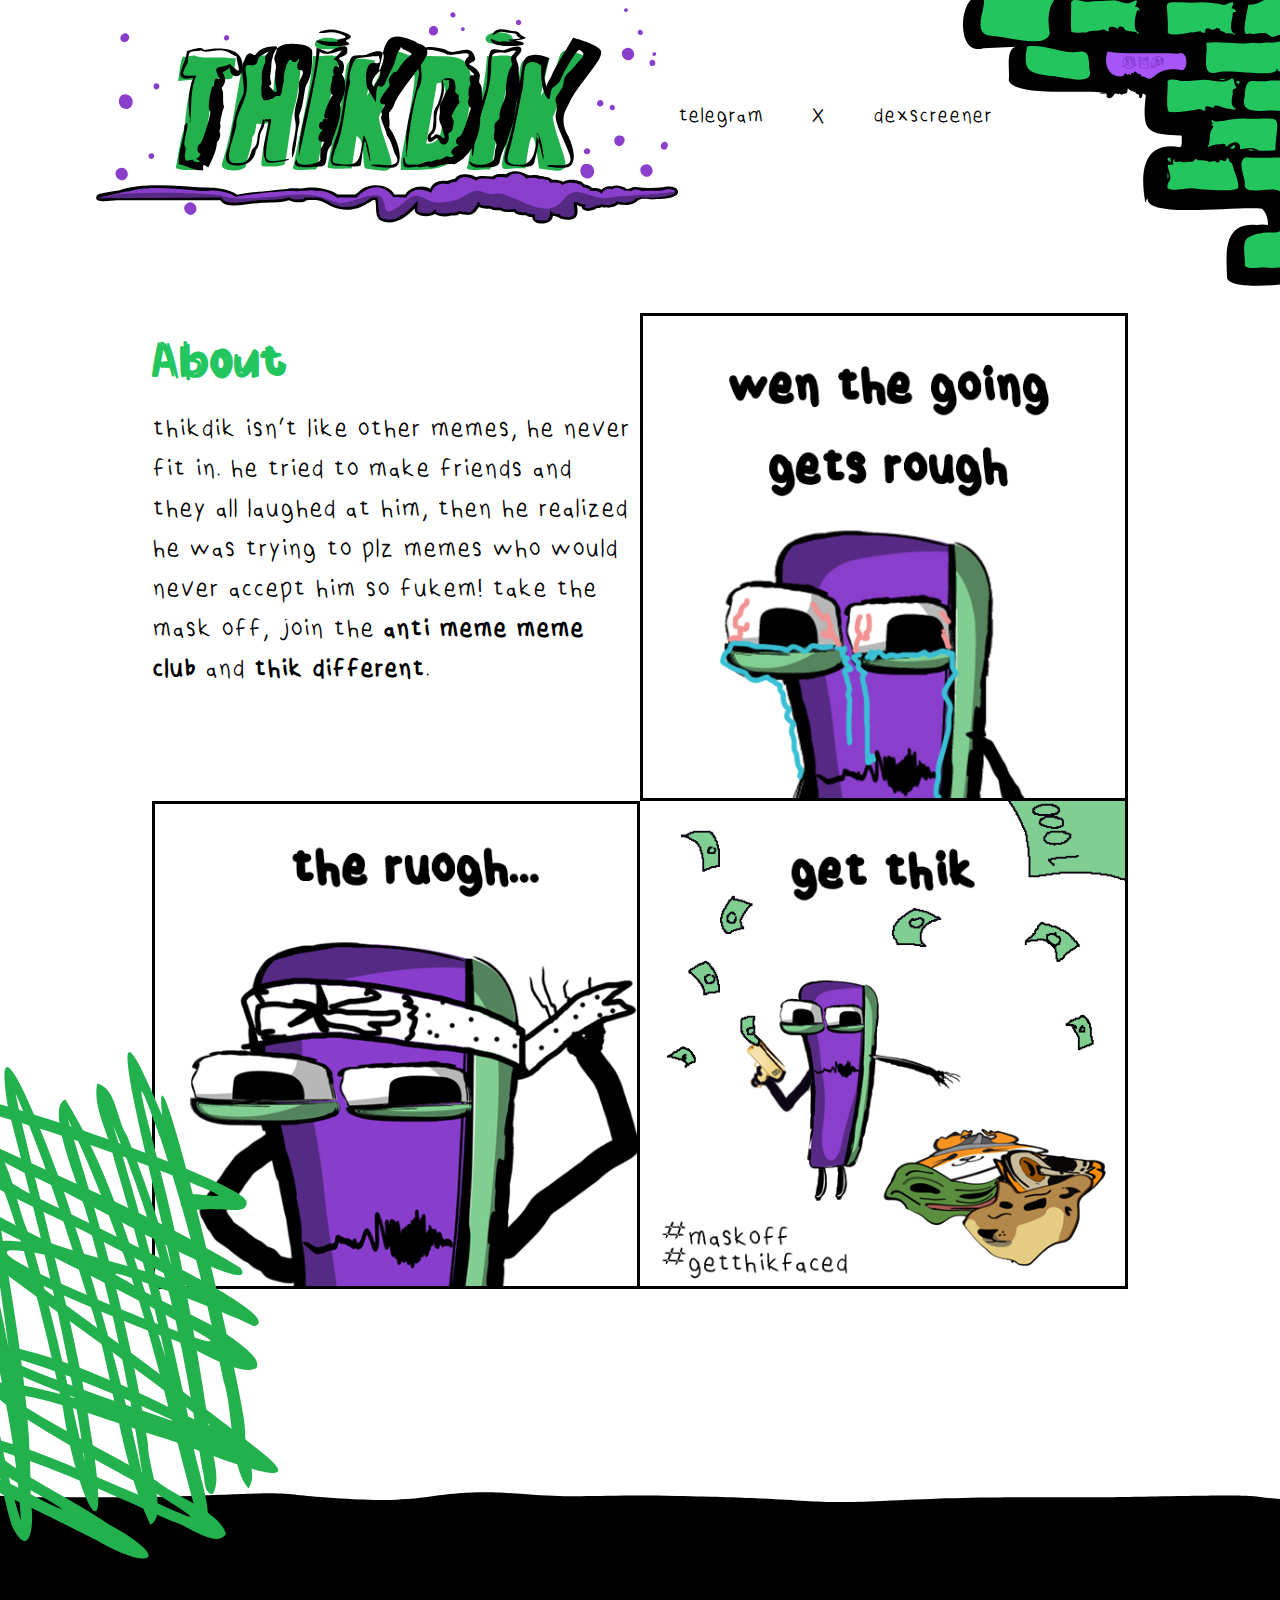
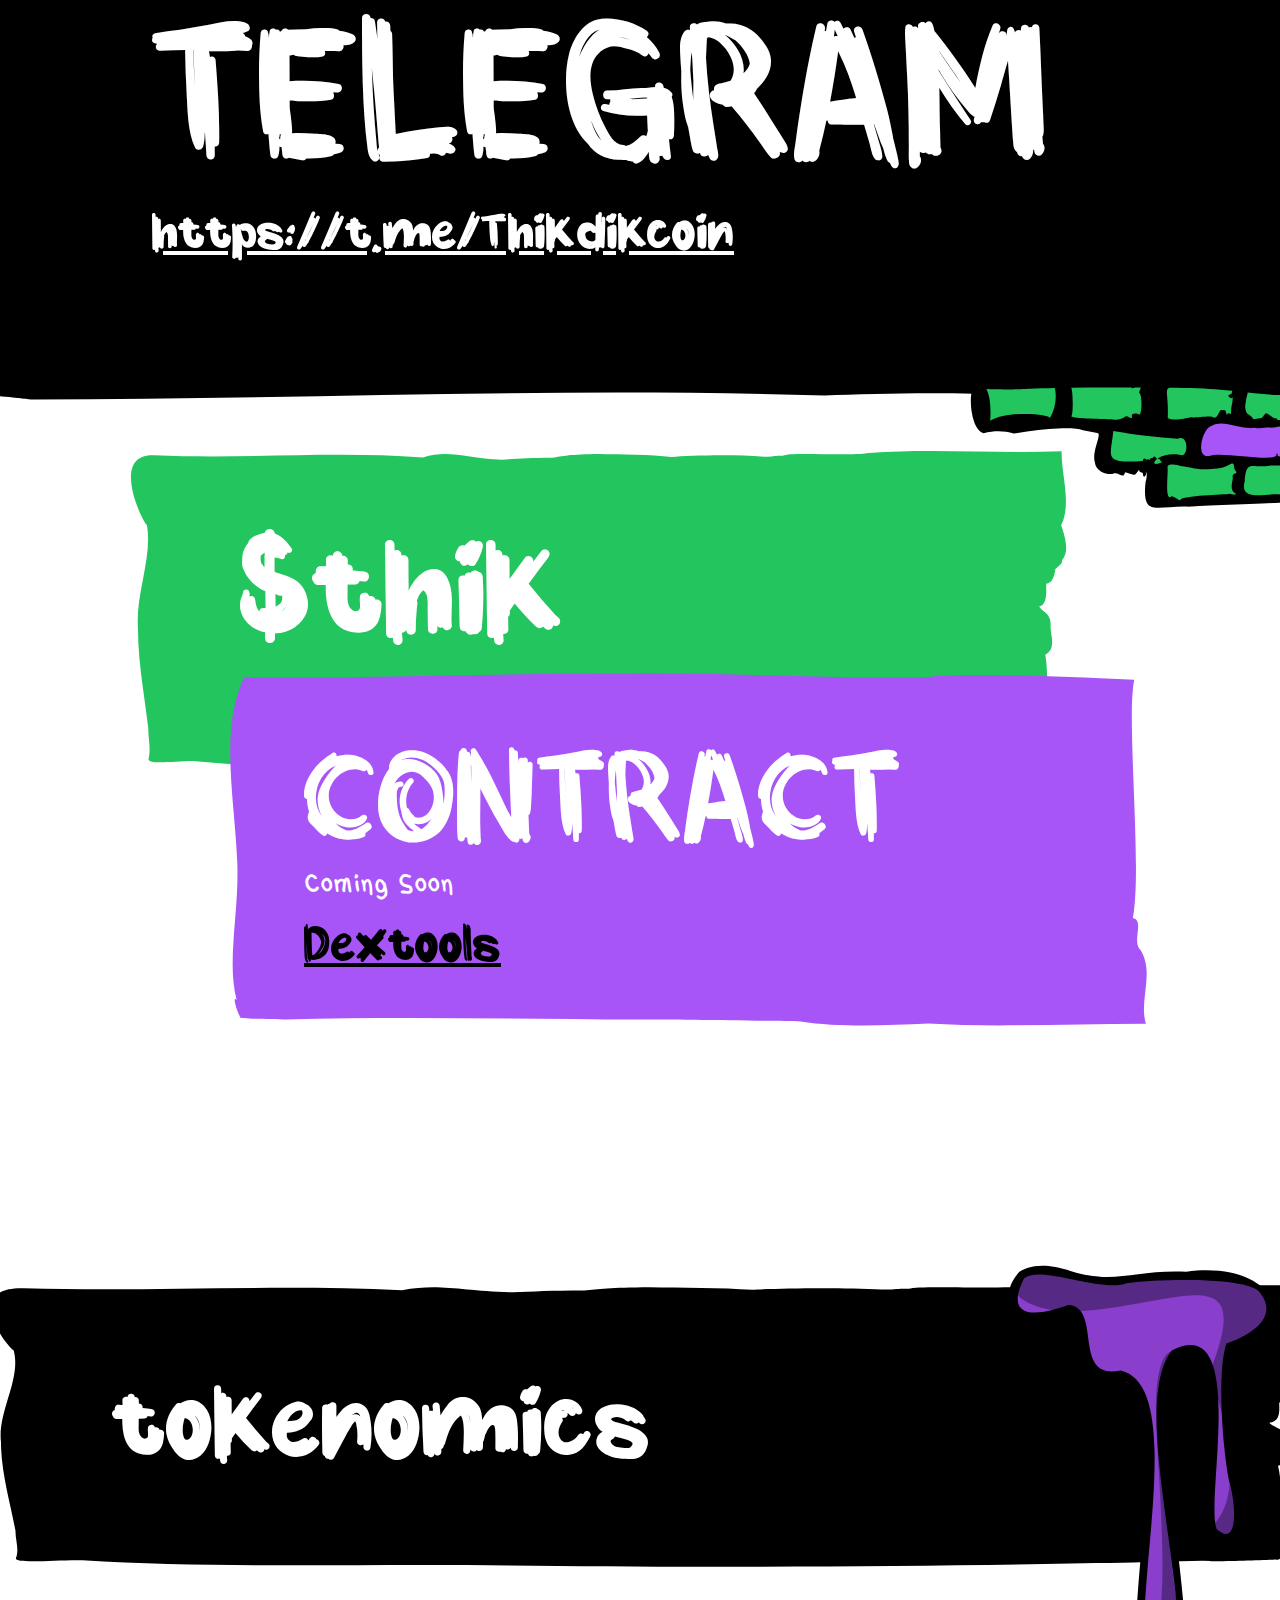
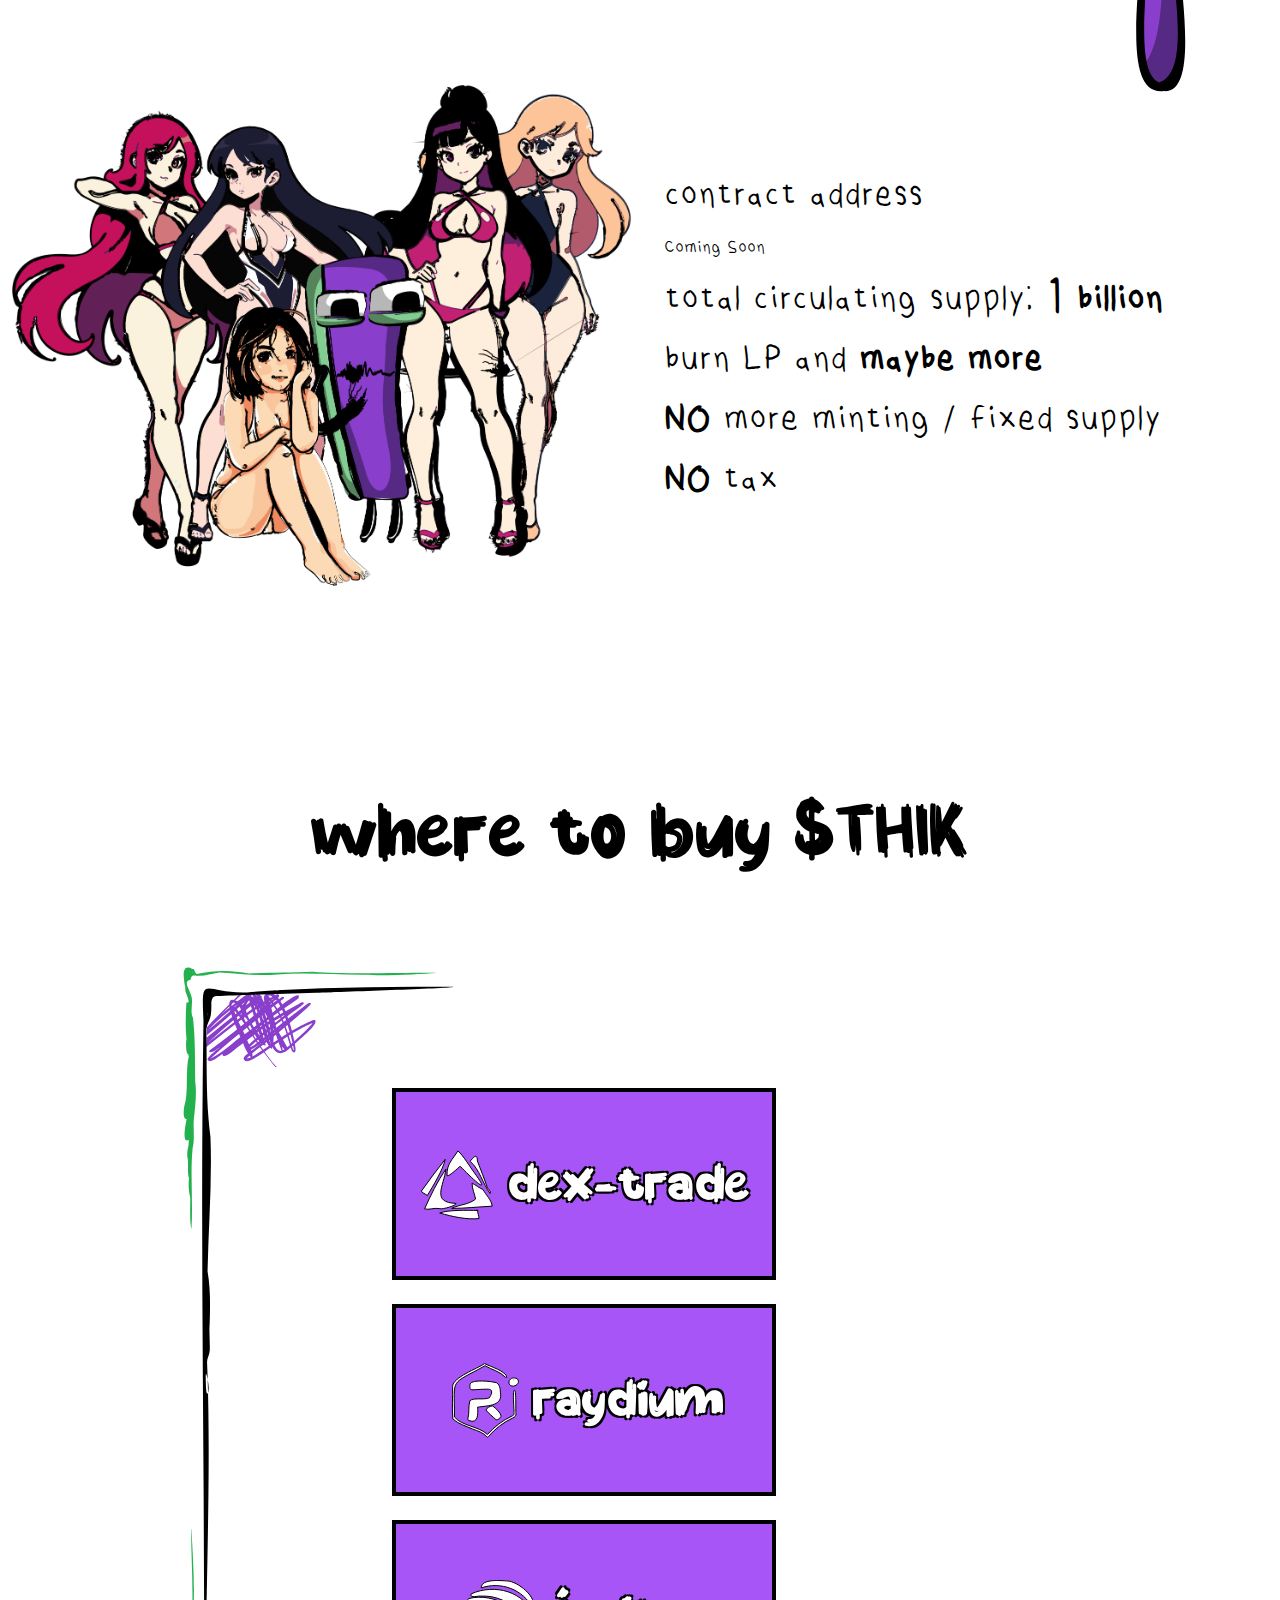
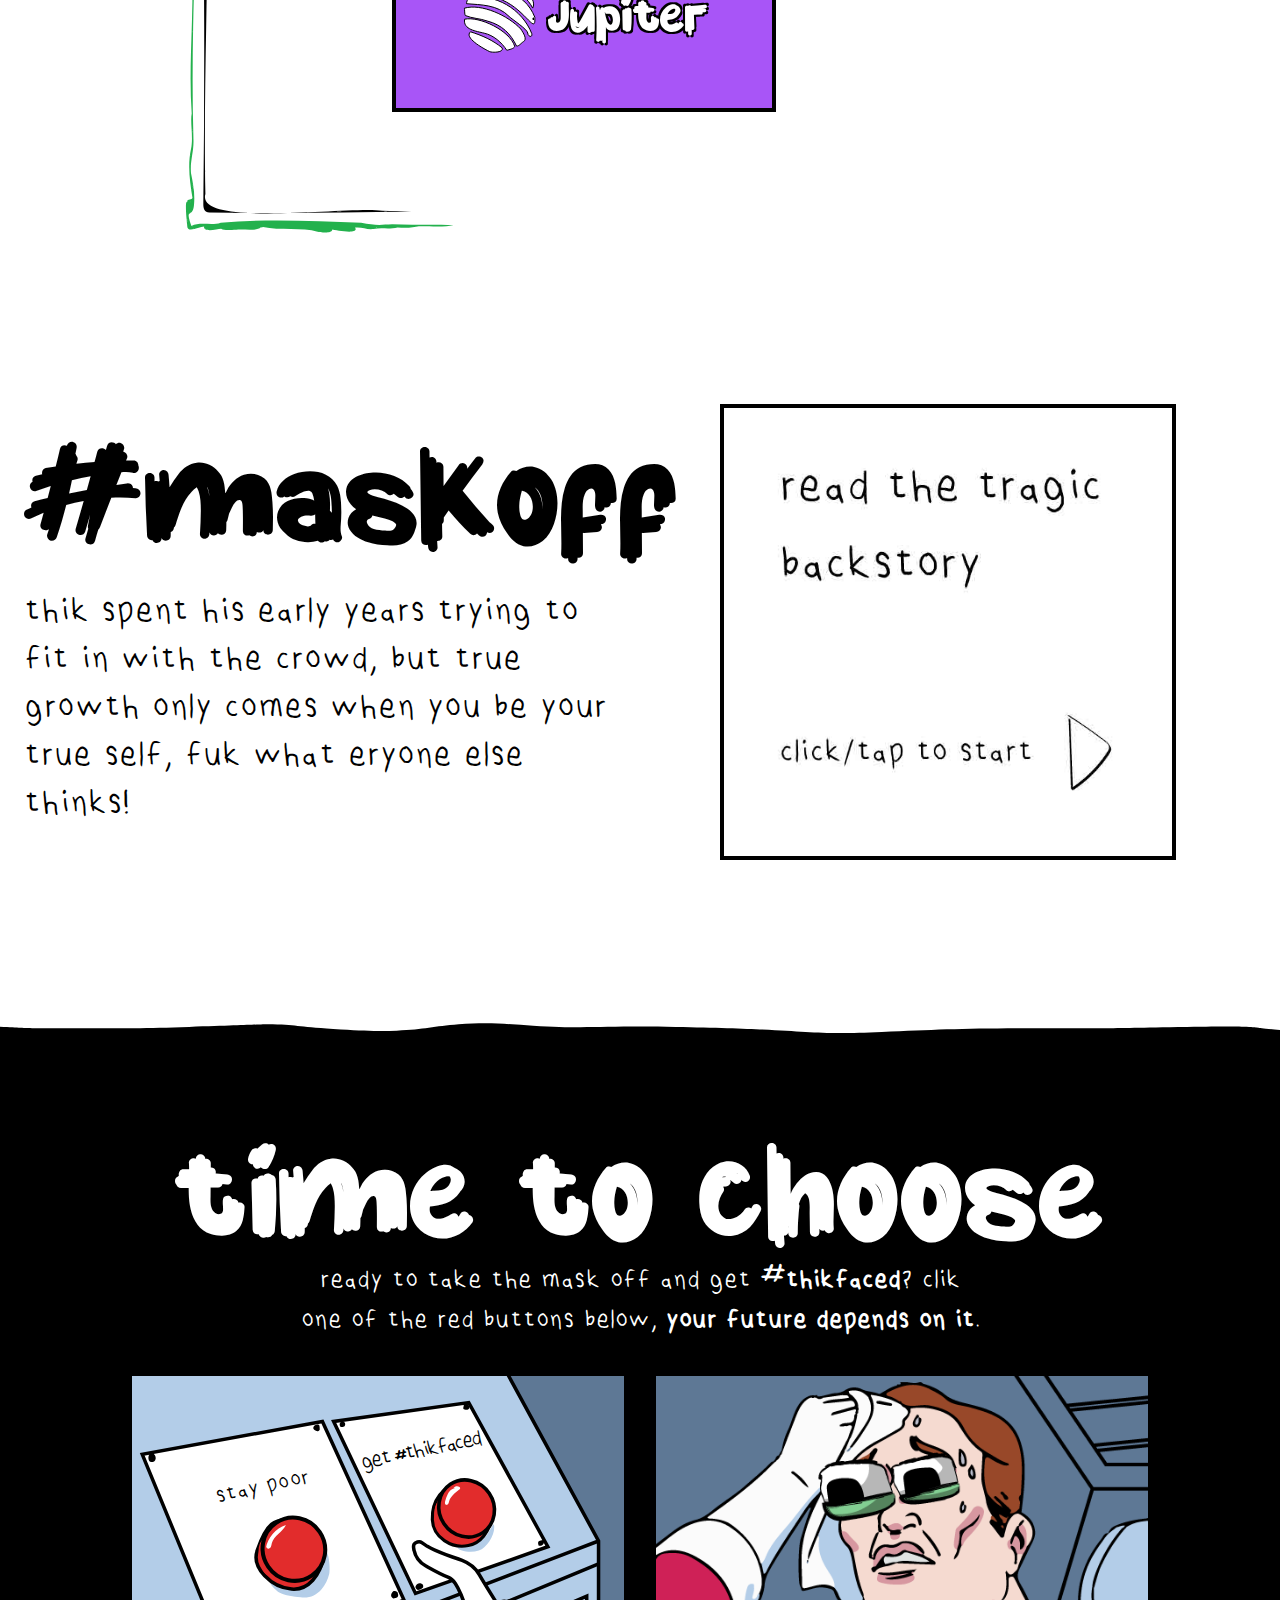
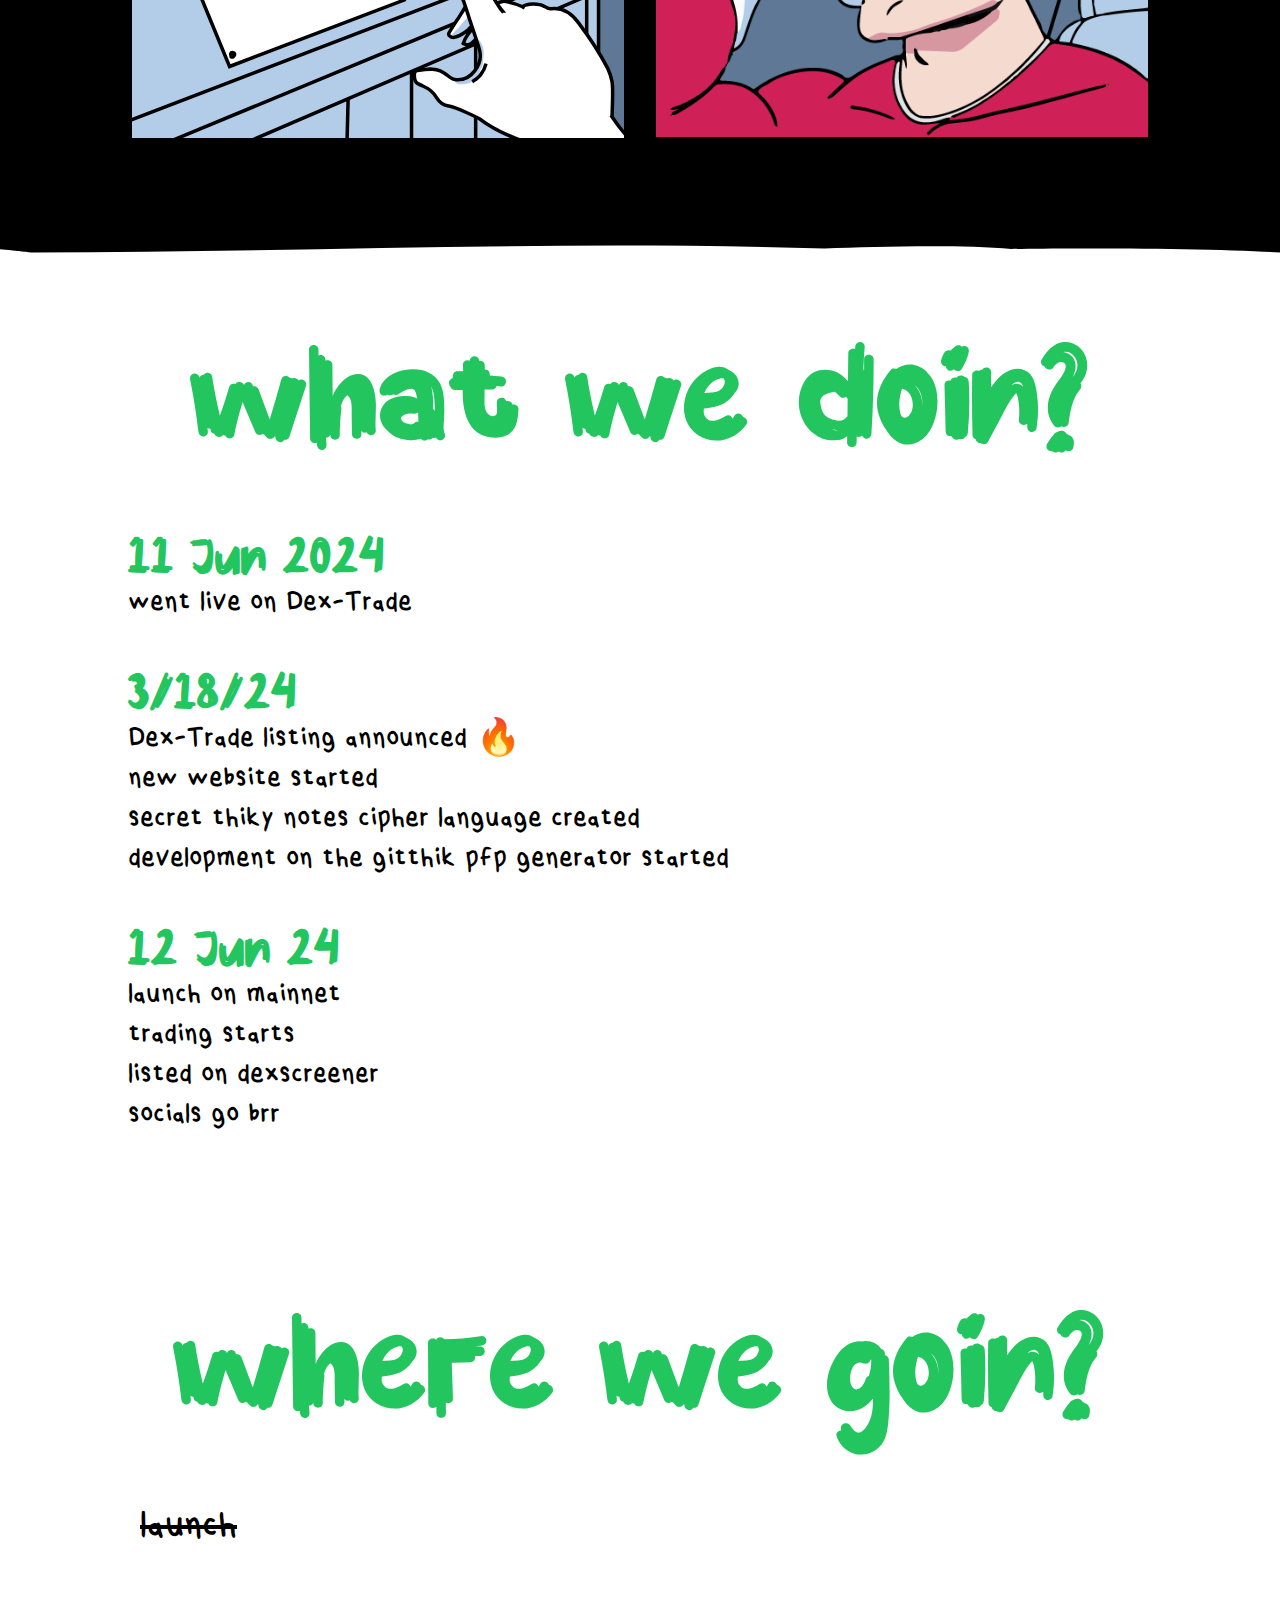
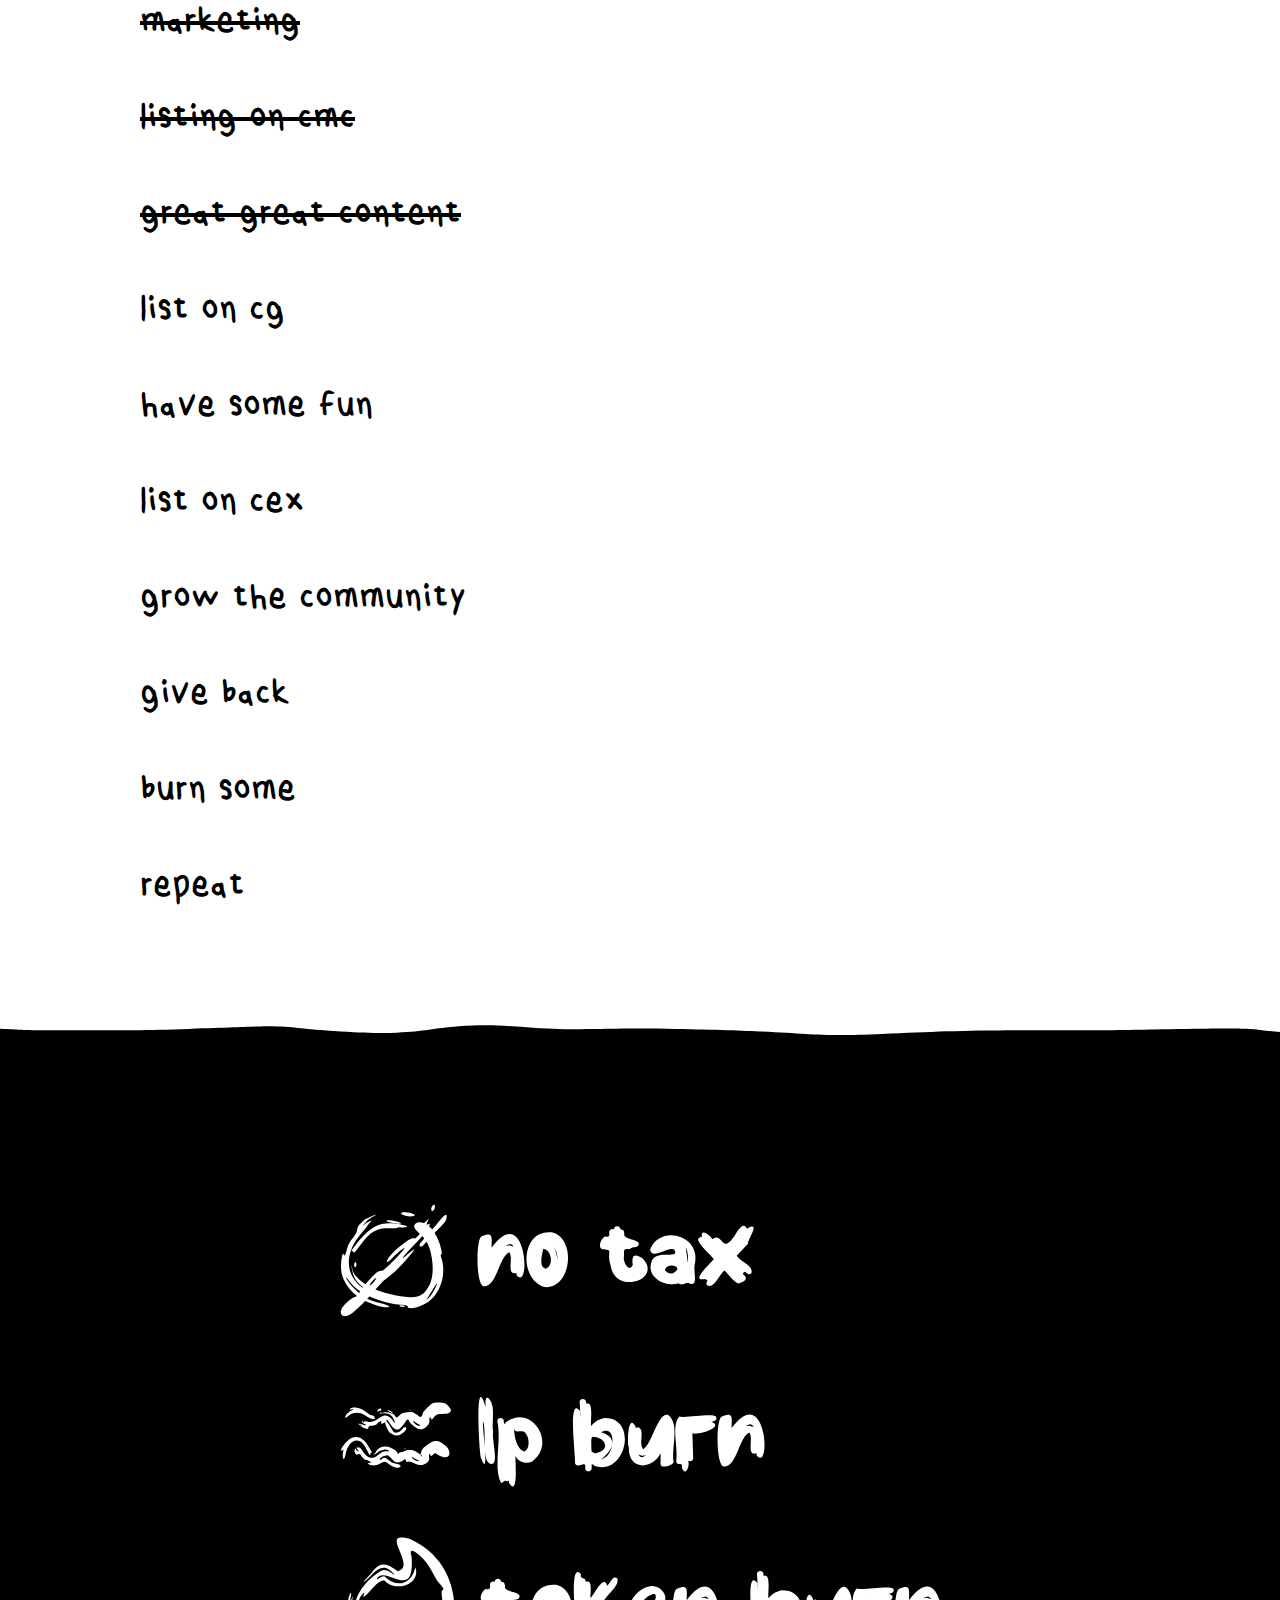
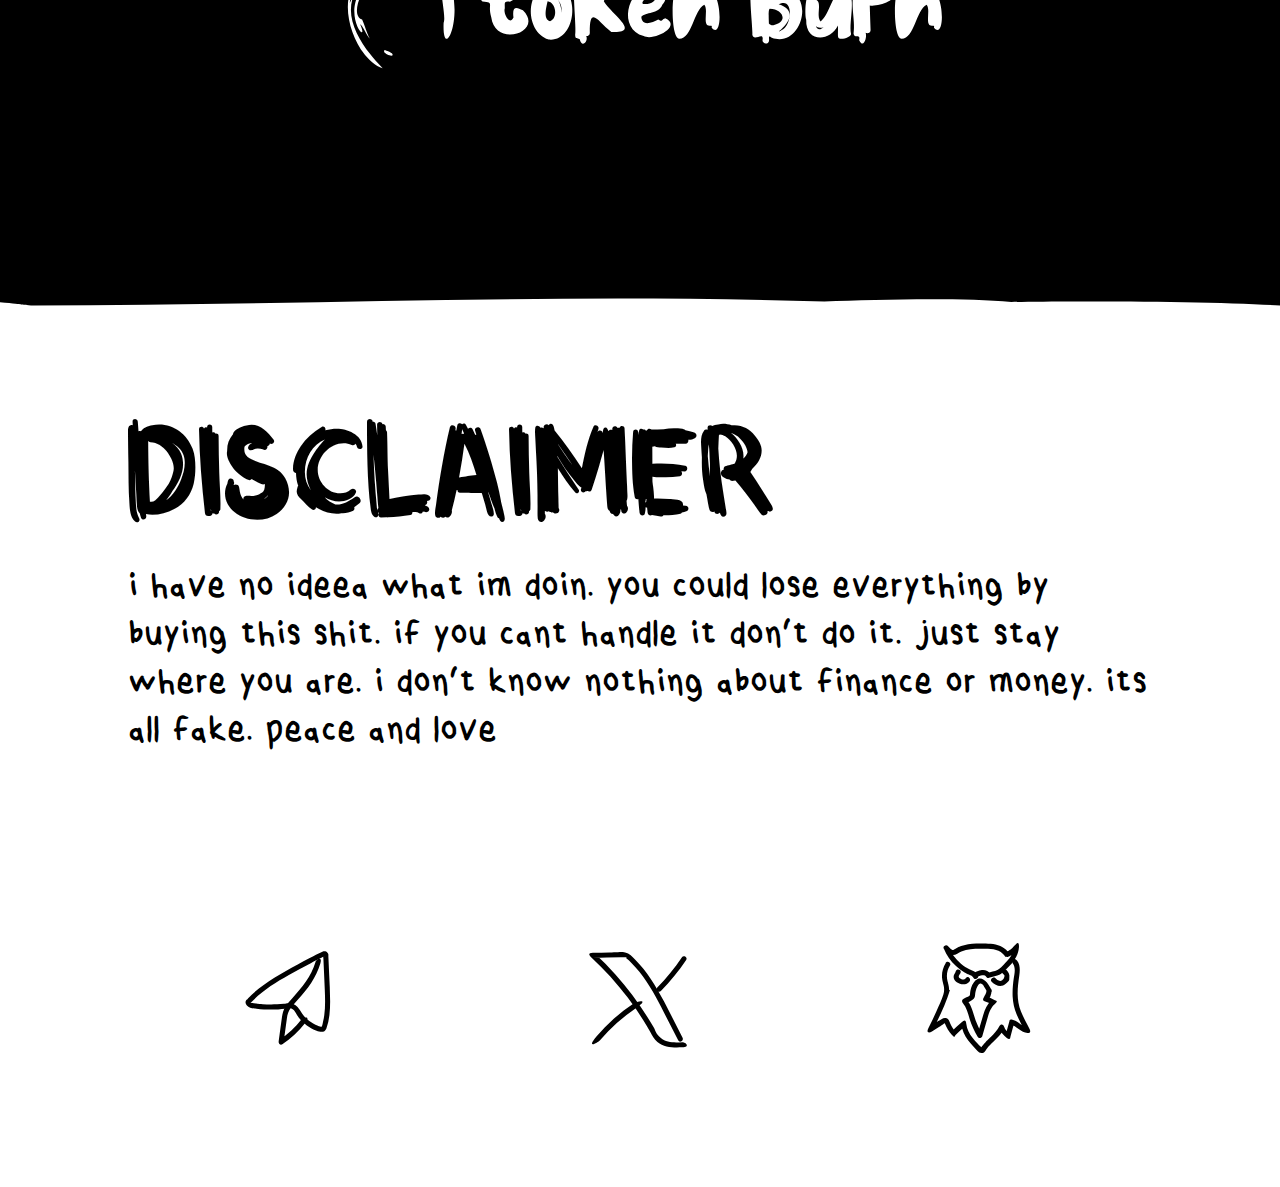
==== commit 600d2043: "Update index.html" ====
--- a/index.html
+++ b/index.html
@@ -32,7 +32,7 @@
 		<link rel="modulepreload" href="./_app/immutable/chunks/each.CNad3Y1X.js"><title>Thikdik | Grab your Solami my dudes, sh#ts about to get thik</title><!-- HEAD_svelte-vwfd42_START --><!-- HEAD_svelte-vwfd42_END -->
 	</head>
 	<body class="w-full h-full overflow-x-hidden" data-sveltekit-preload-data="hover">
-		<div style="display: contents">    <div class="relative pb-12 lg:pb-32"><div class="flex flex-col lg:flex-row justify-between items-center max-w-4xl 2xl:max-w-7xl mx-4 lg:mx-24"><h1 class="sr-only" data-svelte-h="svelte-138q943">THIKDIK</h1> <svg class="max-w-xl w-full lg:max-w-2xl " viewBox="0 0 1023.7 409.3"><path d="M595.7 45.9c-11-2.5-14.5 15.3-3.2 16.5 9.9 1.3 13-14.1 3.2-16.5Zm36.2-17.4c2.1-3.7-2.3-8.8-6.2-6.6-6.9 4.3 1.8 13.5 6.2 6.6Zm109.4 6.8c-6.9 4.3 1.8 13.5 6.2 6.6 2.1-3.7-2.3-8.8-6.2-6.6Zm214 17.5c-6.9 4.3 1.8 13.5 6.2 6.6 2.1-3.7-2.3-8.8-6.2-6.6ZM906 185c-6.9 4.3 1.8 13.5 6.2 6.6 2.1-3.7-2.3-8.8-6.2-6.6ZM227.9 71.1c4.6 1.7 8.7-4.1 5.1-7.7-5-5.8-11.8 5.1-5.1 7.7Zm419.8-22.2c-2-2-6.1-.4-5.8 2.6.7 6.1 9.7 2 5.8-2.6Zm286.9-33.3c-2-2-6.1-.4-5.8 2.6.7 6.1 9.7 2 5.8-2.6Zm49.9 77.2c-2-2-6.1-.4-5.8 2.6.7 6.1 9.7 2 5.8-2.6ZM54.4 191.7c12.1-2.1 13.8-19.9 2.6-24.6-20.7-8.1-22.8 25.9-2.6 24.6Zm814.3 97.6c-20.7-8.1-22.8 25.9-2.6 24.6 12.1-2.1 13.8-19.9 2.6-24.6Zm-763-142.9c-5.9.3-6.1 9.9-.4 10.9 7.9 1 8.4-11.2.4-10.9Zm872.4-41.1c-5.9.3-6.1 9.9-.4 10.9 7.9 1 8.4-11.2.4-10.9ZM859.9 270c3.5 3.7 11.2-.4 9.4-5.4-3.3-9-16.5-1-9.4 5.4Zm29.6-93.4c-6.5-4.1-12.2 7.7-5 10.3 6.7 2.5 11.4-6.7 5-10.3Zm73.7 113.8c-15.3 7.9 3.5 29.7 13.5 16.4 7.1-8.9-3.1-22.5-13.5-16.4Zm-802.4 67.1c-15.3 7.9 3.5 29.7 13.5 16.4 7.1-8.9-3.1-22.5-13.5-16.4Zm769.9-272c-15.3 7.9 3.5 29.7 13.5 16.4 7.1-8.9-3.1-22.5-13.5-16.4ZM40.1 296.6c-15.3 7.9 3.5 29.7 13.5 16.4 7.1-8.9-3.1-22.5-13.5-16.4Zm6.8-223.1C53.5 77 61.4 68 57.3 61.8c-7.7-10.6-21.4 6-10.4 11.7ZM102.1 273c-1.9-5.9-11.8-3.1-9.4 3.1 1.8 6.5 11.7 2.9 9.4-3.1Zm819.2-34.8c-9.2-.8-12.6 10.8-7 16.5 12.2 10.1 24.3-15.8 7-16.5Zm81.8 12.1c-7.8-4.1-14.3 9.9-5.4 12.6 7 2.3 11.3-9 5.4-12.6Z" fill="#8a3ecc"></path><path d="M155.5 226.9c3.2-28.8 5.3-57.5 13.8-86.4l-25.1 1.8c2.3-1.7 3.7-46.7 11.3-42.5 6.6.3 17.1-5 21.9-.6 16 3.7 39.6.5 57.5 2.7 5.4.3 9.3.6 11.5.8-2.6 3.8-2 37.9-10.6 36.1-8.1.9-14.4.5-22.1-1.1-2 8-2.2 22.9-8.5 29.3-4.1 4.5-16.4 139.1-30.7 131.9-11.1 0-24.3 1.6-34-3.3 1.2-5.8 10.4-66.2 15-68.8Zm176.2 62.5c-11.7 4.8-27.1 3.6-39.6 3-5.2.9 10.3-74 10.3-76.2-2.2.5-10 2.6-12.1 2.1-2.4-.1-7.5-2.2-8.5 1.2-.6 4.3-1 11.1-3 15.7-1.1 1.7-5 7-4.2 9.1-.5 15.7-9.2 33.1-11.2 48.4-4.6 9.3-45.6 10.9-42-4.2 10.6-32.4 17.2-65.3 23-98.9 4-19.8 10.9-74.3 20-91.9h38.1c-2.5 17-12.3 60.3-9.7 77.1h16.9c4.6-22.4 2.6-48.5 11.6-70.3-1.1-5.4 36.4-1.4 38.3-2.6 5.5 8.9-1.1 19.3-.6 29-2.7 20.6-4.9 42.3-11.2 61.9-5.2 17.8-10.6 77.1-16 96.6Zm16 1.5c9.2-48.1 32.2-144.6 33.9-192.7 8 3.6 55.4-9.5 46.3 12.1-17 55.7-27.1 119.4-37.2 177.5-1.7 7.5-.6 7.7-5.1 10.9-3.8-3.1-48.3 7.4-37.8-7.9Zm37.5-214.4c4.1-17.1 63.1-11.4 43.9 9.4-6.9-2.1-47 6.7-43.9-9.4Zm88.1 220.1c-5.6-15.4.7-50.4-15.1-57.2l-8.5 57.2c-2.2-.6-43.3 2.4-42.3-3 2-17.2 24.7-116.6 28.7-135.8 6.1-47.2-4.5-61.1 54.4-51.4-1.4 7.7-12.7 53.9-13.9 61.4 50.3-64.4 11.6-97.4 78.6-68.7 6.4 5.5-11.1 17.4-13.6 24.5-16 25-32.2 55.5-44.2 82.6 3.6 25.2 14.8 49 21 73.6 9 31.1-26.5 18.1-45.2 16.8Zm62.9-9.9c.7-11.7 28.7-147.1 23.4-154.9-2.1-8.9 5.9-32.7 5.9-32.7 5.8-.2 17.8-.9 24.2-.6 22.8 1 41.6-1.9 57.9 8.8 25.4 21.1 5.2 100.8.3 131.1-9.4 64.9-57.3 60.6-111.5 60.6l-.3-12.4Zm63.2-139.5L581 252.8c30.2.8 26-29.8 29.9-49.9 14-72-11.5-55.7-11.5-55.7Zm54.4 143.7c9.2-48.1 32.2-144.6 33.9-192.7 8 3.6 55.4-9.5 46.3 12.1-17 55.7-27.1 119.4-37.2 177.5-1.7 7.5-.6 7.7-5.1 10.9-3.8-3.1-48.3 7.4-37.8-7.9Zm31.7-224.2c4.1-17.1 63.1-11.4 43.9 9.4-6.9-2.1-47 6.7-43.9-9.4Zm93.8 229.9c-9.3-79.1-15.7-68.7-23.6 0-40.7-3.5-47.5 14.3-37.5-30.2l23.9-108.6c2.5-4.4.7-54.4 12.1-51.4 13.6-3.1 28.9-4.1 42.3 0-1.4 7.8-12.7 53.9-13.9 61.4 49-61.3 11.8-98.1 78.6-68.7 6.3 4.4-5.3 10.8-7.7 16.3-19.5 27.1-36.3 60.5-50.1 90.7 3.6 25.2 14.8 49 21 73.6 9 31.1-26.5 18.1-45.2 16.8Z" fill="#23b14d"></path><path d="M181.5 253.9c-3.7 3.1-5.7 17.1 3.7 16.4-2.2.4-3.5 4-4.2 6.3-1.3.9-3.7.8-4.7 3.4 0 0 5.2.4 6.2 5-1.9.9-15.2-1-10.5-3.5-4.1-2.8-15.7 5.5-14.8-2.5-3.6-5.4 3.5-17.2-1.1-22.6-4-6.1 13.5-54.7-.7-35.5.2 24-11.7 45.1-9.8 67.8 13.7 1.8 28 12.6 42.9 10.6-.7-11.9.3-10.3 8.9-4.6 6.1-13.3 14.8-28.4 15.3-44.5 5.1-3.6 7.6-13.8 4.3-18.8 1.5-5 3.2-11.7 1.1-13.5 1.5-10.9 3.4-20.2 7.1-30.2-3.7-12.9 1.1-21.8-4.3-33.1 15.6-16-3.5-29.4 4.2-28.2 3.6-3 7.5-4.2 10.3-7.7.5 24 27.3 17.6 22.5-4.5-1.6-34.3-45.9-30.1-67.6-26.4-6.8-7.9-22 .6-30.5 1.8-.2 23.4-31.2 55.2 11.3 47.3-10 23.8-9.2 56.5-5.3 74.2-.6-2.1-1.6 4.6-.3 5.6 3.6-28.5-1-55.9 10.7-84.1-26.9 1.6-27.3.6-14.6-22.7 2-22.9 2.1-18.1 24.2-20.9 4.6 5.9 30.6-4.4 41.4 1.2 7.9 1.1 13.1 7.7 20.2 9 .7 18.2 13.9 37.9-11.9 13.2-17.8 9.9-33.4-1.5-17.3 26.7-15.9-6.8-7 17-13.6 13.1-2.9 6.4-9.8 39.5-3.4 44 1.5 3.1-15.4 62.5-19.7 57.6Z" fill-rule="evenodd"></path><path d="M345.1 107.6c3.3 3.2 7.3.8 10.1-2.6.7-.6 1.5-2 2.3-1.8.3 3.3-2.5 5.8-3.1 9.7-.5 2.6-.6 5.5.4 7.9 1.2 3.4 5.4 2 7.9 3.1 4.8 5.7-5.1 16-5.7 22.5-.5 2.4-.4 5-.3 7.5 1.1 18.7-10.3 37.3-6.8 56.1 5.9 21-8.9 46.7-4.5 67.8 7.8-17.5 6.9-41.2 11.8-59.3 2-5-.4-10.8 0-15.6 7-15.8 7.7-32.2 10.9-48.2.6-2.8 1.7-5.4 3.1-7.8 9.5-15.9 8.8-34.8 9.2-54.1 0-2.4-.2-4.9-1.7-6.7-3.5-4.2-9.8-7-15.4-7.6-23.8-3.2-46.6-4.3-52.5 22.2-2.9 7.7-2.1 15.2-2.9 22.7-.8 5.5-2.5 11.3-1.1 16.8.5 2.3 1.7 4.4 1.5 6.5-1 6.4-6.9 1.9-3.3 4.9 3.9 3 12.1 16.8 12.6 7.3 0-2.3-.5-4.8-1-7-3.3-12.2-.4-24.1-.1-36.2.3-4.6-3.2-8.4-2.7-13-.9-4.6 10.7-22.5.5-21.2-12.6.6-25.6 3.8-32.1 12.5-.9 1.1-1.9 2.5-3.2 2.7-2.1.4-5-2.7-8.1-2.9-5.6 0-7.1 7.3-9.6 11.3-10.2 18 1.2 39.9-1.8 58.4-.4 2.7-1.5 5.3-2.8 7.7-11.2 21.3-14.4 43.6-19.5 67.1-1 4.3-1.1 8.4-2.3 12.8-2.2 11.3-13.3 29-.4 37.2 20.6 8 44-1.1 46.7-23.7 0-1-.8-.6-.7-.4 1.1-.2 2.3-2 3.3-3.4 4.5-7.2 3.2-17.7 5.5-25.9.6-2.6 2.1-4.8 3.5-7.1 2.2-3.8 3-8.2 3.7-12.5.2-1.3.2-2.7-.7-3.7-1-1.1-2.2-2-2.3-1.6.2.8.9 2.7 2.1 2.5.8-.2 1.8-2.1 1.5-2.9-.6-1.3-2.5 0-3.4.4-2 .6.1 1.7 1 2.4 3.2 2.4 9.8-1.2 8.5 4.8-2.5 21.6-15.3 48.8-3.6 67.7 7 2.8 23.9.1 31.3-1.7 1.9-.6 3.8-.7 5.8-1.5 1.6-.5 4.9-2.4 1-1.9-10.9 1.6-36.6 9.1-38.6-3.7-.3-20 4.9-42.1 8.8-62.8.3-1.4.6-3.6-1-3.9-2.2-.4-6.5 1.4-9.1 0-.4-.2-.7-.7-1.2-.5-1.1.2-3.6 1.5-3.7 3.3-.6 8.7-6.4 15.8-8.1 24.2-1.5 7.7-.8 17.7-6.2 22.4-2.2 1.8-4.2 4-5.1 6.8-5.8 20.6-11.6 22-31.8 21.2-21.3-2.8 8.7-59.7 5-72 3.4-21.3 18.3-39.1 18.8-61.6.8-7.7 0-15.1-1.6-22.9-.7-4.2-1.7-9.9-.2-13.2 3.1-6.2 11 1 17.4-3.9 4.2-3.4 2.8-9.8 6.5-13.3 1.3-.6 20.5-13.6 14.7-6.7-9.2 9.1-1.7 12-5.7 19.2-5 7.8-5.7 22-4.8 32.1.1 2.1-.2 4.1-.6 6.2-.9 3.8-.9 25.2 4.4 25.7 6.7-.1 14.9-1.5 19.3-6.3.5-.6 1-1.1 1.8-1.2 2.9-.3 6.5 1.4 8.2-1.9 2.6-4.2 2.7-13.8 4.6-20 .7-2.3 1.3-4.3.9-6.6-1.5-2.4 6.4-45.7 14.5-32.9h.1Z" fill-rule="evenodd"></path><g fill-rule="evenodd"><path d="M411.5 73.5c-4 0-8.3-.8-12.4-1.4-3.5-.7-16-1.7-9.9 2.4 4 2.5 8.5 4.3 13.4 5.2 3.2.6 6.6 1 10.3 1.2 9.9.4 22.5.9 30.8-2 1.4-.6 2-1.2 1.8-2.1-.5-2-6.5-3.4-5.6-5.5.9-1.4 3.6-2.2 5.7-3.3 6.8-3.2 0-7.3-4-8.9-12.3-5.4-26.7-9.3-40.6-5.5-5.6 1.4-12.9 4-6.9 4.4 5.6.3 12.4-1.2 18.4-1.3 5-.2 10.1.6 14.7 2.1 2.9 1.2 12.3 3.3 11.7 6.5 0 3.3-19.5 4-13.8 6.7.5.2 1 .4 1.4.6 1.6.7-4.9.8-5.4.7-3 0-6.1.3-9.6.3h-.1Z"></path><path d="M395.1 214.7c-4.8 4.4-3.5 13.7 4.2 13.5-7 5.5-14.4 23.6 2.1 20.8-7 21-5.9-1-6.9 29.9 5.8 9.9-47.5 18.6-40.6.3-17.4 20 26 14.6 37.5 13.5 22.5 3.7 7.5-25.2 22.5-36.6 4.9-25.7 20-46.6 15.2-72.6 8.2-14.9 14.8-38.9 3.4-52.7 5-6.9 5.7-20.7-1.8-24.7-12.7-6.5 14.2-4.6 11.2-17.7 3.2-15.1-24.7-2.7-30.3 1.9-8.3 3.1-14.9-5.3-23.8-5.7-.3 59.6-31.8 136.6-31.1 191.4 9.8-43.3 30-135.9 36.8-185.1 19.5 15.2 59.4-21 24.3 13.9.3 0-.6.6-.6.6s.6-.1.3 0c5.5-.9 8.2 5.3 9.4 10.1 2.3 7.1-6.5-2.8-7.4 2-2.8 2.3-3.3 16.9-.3 12.2.8 3.3-3.7 2.3-3.5 6.7-.2 9.8-7.3 24.2 0 30.6 2 1.2 0 2.5-1.4 2.2-2.7 6.8-22.7 43.3-5.9 39.8-13.9-2.8-6 6.8-13.3 5.7Z"></path></g><path d="M524.3 126.8c-18.7 17.6-2.3 21.2-9.3 26-4.9 7.5-27.1 31.1-7.2 30.6.6 4.3-3.9 7.4-5.8 12.2-.5 1.8 2.9 9.7-.1 7.7-3.2 4.9 8.2 24.3 9.7 34.8 7.5 9.8 9.9 21.1 14.1 32.8 14 20-9.2 21.1-24.2 18.8-38-1.7-4.6 6.5 12.3 4.8 37.8 6.7 14.6-55.7 1.9-70 2.2-8.4-.9-17.4-.3-26.3 4.4-4.5 9-11.3 10.3-18 14.9-29.8 41.8-55 56.9-84.5 2.4-11.6-6.6-17.1-16.5-19.3-2.6-3-6.7-4.4-10.4-5.8-51.4-21.5-46.8 14-57.9 50.9 8.5 11.2-8.4 25.6-9.2 32.1-2.8-5.6-7.5-11.2 10.4-28.5 9.4-23.8 15-43.1-18.8-31.1-12.9 7.9-33.2-4.6-34 16.5-10.7 46.8-9 97.4-27.8 142.2-2.2 13.4-15.3 39.8 7.5 39 12.7-.9 28.4 3.1 39.4 0 3.1-8.3 6-63 10-35.5 2.2 11.2 4.8 19.7 6.6 28.6 3.1-2.9-4.7-39.3-11-46.8-9.2 40.3.2 58.4-51.4 49.2-6.9-3.8-.1-16.1.5-22.2 18.1-36.7 15.8-82.1 27.4-121-4.4-7.7 2.4-31.4 8.8-39.9 7.3-3.3 19.1-2.6 27.9-4.5 3.7-1.6 10.6.5 13.4-1.7 0 2.4 5.7 14.3-4.2 13.4-18.7-6.7-19.4 21.6-17.5 36.5-1.4 6.6 13.8 26.6 16.6 32.1l.6-16.4c3.1-25.3 6.6-.5 15.8-17.5 5-13.1 9.6-20.4 15.7-33.5 3.7-10 3.9-19.6 11-27.2.4-.4-.8-1.4-.3-1.7 2.1 1.1 1.9-2.3 4.2 2.7 5.4 2.9 11.4 4.2 16.1 8.7-6 6.4-12.6 10.4-17.6 18.1-4.3 3.8-8.4 16.6-13.4 13.7Z" fill-rule="evenodd"></path><g fill-rule="evenodd"><path d="M639 181.7c1.8-2.6-1.1-4.9-1.3-7.5.2-5.9 2.6-5.9-3.7-9.7-2-1.1-2.6-3-2.1-5.1 1.2-4.7.3-9.7-.8-14.6-1.1-8.2-11.6-8.8-17.7-6.6-7.2 2.9 5.9 3.7 7.7 2.3.3-.1.5-.2.6-.3 0 0 .1 0 0 0 0 .1-.6.6-.9 1.8-.2.8-.1 1.8 0 2.7.3 2.7.5 5.5 0 8.1-1.2 4.1-5 7.1-6.5 11.1-1.6 3.7-2.7 7.6-4.8 11.4-2.3 4.2-5 8.6-5.1 13.4 0 2 .2 4 .4 6 .5 4.8-1.6 9.7-1.1 14.8.2 2.3.7 4.6 1.6 6.8 2.7 4.9 4.1 10 5.2 15.4.7 2.9 2.4 6.5 2.7 8.9.3 1.3-.1 3.3-1.9 2.5-4.4-2-10.1-10.9-16.4-4.9-1.8 1.4-3.9 4.4-5.9 3.7-1-1.7 1.4-4.2 2.5-5.6 7.6-6.9 7.1-15.7 7.1-25.4 0-7.2 1.2-14.2 3.9-20.9 7.3-17.9 12.5-27.2 7.9-47.1-.4-2.5-1.6-5.5-2.2-.8-.5 3.5-.1 8.5-.2 12.3-.3 8.9-3.3 19.6-6.7 28.6-2 4.5-5.3 7.8-6.6 12.5-1.2 4.6-.5 10.3-.8 15.3-.1 2-.4 3.9-.6 5.8-.6 3.6-.3 7.2-1.6 10.6-1.6 4.9-7.2 7.7-8.3 12.9-1.4 5 1.7 12.3 7.6 9 8-4.9 8-10.4 13.8.5 5.1 9.2 15.4 3.4 15.7-6.6 0-1.8-.3-3.8-.5-5.6-.1-1.4-.3-2.4.5-3.4.9-1 3.2-1.3 4.5-2.7 1.6-1.5 2-3.5 2.4-5.6.4-3.6 1.9-7.6 1.8-11.4 0-1.4-.4-2.7-.9-3.8-1.3-2.8-3.7-4.5-2.4-7.6.5-1.4 1.5-2.9 2.2-4.3 2.1-3.6 3.9-8.4 6.2-11.4 1.3-1.9 3.3-3.5 4.5-5.4Z"></path><path d="M637.4 241.2c-5.2 3.4-6.1 12.3 1.1 14.2-7.1 1.9-20.4 11-8.9 17.8-2.3 5.1-10.2 2.5-12.9 1.8-4.9 2.3-7.2 4.6-12.5 6.1-5-1.8-11 3.1-14.9 3.5-9.2-2.3-16.1 4.5-23.8 5.1-13.2-1.8-21.8 5.2-22.4-11.7-4-4.4-3.3 7.6-2.4 11-.7 10.8 18.9 2.4 26.1 4.6 5.7 2.1 11.9-1.7 17.2-1 2 2.6 9.4 2 12.6.6 12.4-3.7 19.8-5.4 34.1-4.3 30.6-13.8 46.8-53.7 45-83.5 6.6-18.3 3-32.6 2.9-50.1-2.3-12.1-6.8-5-3.2-21.5-.7-11.4-11.5-15.9-19.5-21.3 4-2.9 11.2-3.9 11.2-9.6-7.1-32.2-35.7-1.7-51.6-15.4-38.4-11.5-58.7-4.3-47.2 39.9-4.7 40-25.8 89.6-22.5 128.9 0 4-2.1 14.7.8 13.3-1.5 2.2-2.3 3.4-.6 7 4.3-38.6 9.1-79.9 19.7-118.5 24.1-29.8-27.4-90.6 49.3-64.1 8.8 8.7 46.6-8.9 39.8 5.8-21.8 17.3 27 33.9 4.1 32.6-5.7 9.1 3.9 16.9-1.8 18.5-1.7 6.1-3.3 14.9-.6 21-4.8 6.2-.6 16.1 3.2 18-3.9 7.6-13.2 51.2-22.3 51.3Z"></path></g><g fill-rule="evenodd"><path d="M719.6 72.8c-3.6-.2-7.1.9-10.7.7-4.3 0-10.1-4.3-13.5-5.2-1.3 0-1.1 1.3-.8 2.4 3.3 8.4 13.2 8.4 21 9.6 5.2 1.1 35.6 1.8 36.9-3.4-.7-2.8-7.3-4.1-11-5.1-2.1-.5-3.5-.8-3.2-1 2.2-.7 8.1-.9 11-1.5 4.3-.9 7.2-2 5.9-3.5-1.9-1.5-4.8-1.9-6.7-3.5-2.6-2-3.2-4.6-6.5-6.1-5.5-2.1-12.4-2-18.1-3.3-4.6-.8-9.1-2-14.1-1.3-4.3.6-8.9 2.8-11 6.6-.6 1.1-1.6 3.1-.4 3.5 1.1 0 1.9-.8 2.9-1.4 2.2-1.4 5.7-3.6 9.4-4.1 3.7-.5 7.6.2 11.3.8 4.7.8 9.7 1 14.2 1.8 2.5.4 3.1 1.6 3.6 2.9.5 1.4 1.6 2.5 3 3.2 2 1.2 5 1.7 3.5 2.3-5 1.5-11.2 1.6-16.4 2.2-5.2.5-7.5 1-.7 2.1 10.1 1.6 8.8 1.6-.4 1.2-.7 0-1 0-1 .6 0 .3-.8.3-1.9.2-1.7-.2-3.3-.4-5.9-.5h-.1Z"></path><path d="M702 216.6c-2.5 5.1-.3 10.6-1.1 16.1-.3 3.2-1.6 6.6-1.3 9.8 1.2 6.5 6.8 8.8 4.1 16.1-2.7 6.4-1.9 14.4-3.5 20.6-5.3 11.4-27.3 12.7-37.3 8.3-2.7-1.4-5.7-5-6.4-2.6 2.3 13.4 22.7 9.2 32.9 9.3 7.4-.4 17.4-.4 20.4-8.5 2-10.9 6.1-22.2 11.6-32.2 3.5-11 6.7-22 10.8-33 7-16.3 3.4-34.8 10.9-51 6.3-16 0-32 .3-48.4.8-6.5-3.3-12.1-4.4-18.1.9-4.8 6.2-7.1 8.4-11.9 5.5-15.5-17.1-7.8-25-4.4-8.9 4.8-19.9-3.9-27.8 1.9-9.4 17.6-1.7 57.7-12 78.3-10.5 32.4-22.8 74.4-21.3 106.8 3 8 5-28 5.6-30.9 6.4-40.8 27.3-79.4 28.1-121.3 1.7-21.6-4.2-30.9 23.2-28.6 4.1.7 19.4-7.3 20.1-3-1.5 4.4-8.2 7.9-8.7 13.2.2 5.3 4.9 10.1.2 14.8-6.6 10.7-7.5 24.9-9 37.3 2.3 14.3-5.8 26-9.7 39.3-4.3 16.3 4.4 8.7-8.9 22Z"></path></g><path d="M830.8 128.1c-3.4 3.3-6.2 6.9-7.4 11.4-1.3 5.1-.7 8.9-2.5 12.9-3.6 7.3-12.4 16.2-12.7 23.5-.2 3.1 1.3 5.8 2 8.7 1.5 4.9 0 10.4-1.3 15.3-2 9.2 2.7 19.5 5.8 28.3 5.3 13.4 11.6 25.4 16.3 38.9 12.2 26.8-9.4 23.8-28.9 23.2-3.4-.3-14.2.7-4.8 3.1 11.3 1.7 33.7 4.7 39.7-4.6 8.1-13.1 0-35.6-6.3-49.4-1.4-3-3-5.7-4.3-8.6-4.1-8.6-4.8-18.9-3.4-28.4 1.2-6.7 5-12.8 8.3-19.2 12.8-27.5 35.3-49.9 51.4-75.3 3.3-5.2 6.6-11.6 5.8-17.8-1.8-11.3-49.2-23.8-49.2-23.8s-33.6 55.5-36.5 63.4c-1.9 5.8-6.5 11.6-8.6 16.9-1.2 3-1.6 5.2-1.8 5.7 0 .2-.2 0-.2 0-.7-3.8-2.8-10.5-3.2-14.8-.2-3.3 6-33 8.8-34 3-.8-16.5-8.1-25.8-7.1-17 1.4-19.7 7.2-22.4 22.7-7.9 47.1-11.7 95.2-27.5 140.8-1.2 4.2-2.4 8.5-3.1 12.7-.8 4.8-1 9.4.7 12.7 4.8 8.4 18.6 6.8 27.3 7.6 9 .2 21.6 2.8 24.4-8.4 2.7-13.3 12.8-47 3.9-49.5-1.8.9.5 5.6 1.5 8.5 4.9 10.5 6.3 27.5 10.6 37.2.3-.4.1-.9.2-1.5-.3-6.9-2.5-18.1-3.9-25.7-.8-4.6-2-9.9-3.9-13.9-1.2-2.5-3.2-7.4-4.4-4.5-1.7 24.5-3.2 55.5-31.7 54.9-5 0-11.1-.5-15.4-3-5.2-2.9-5.1-9-3.5-14.2 11.2-38 16.9-77.8 25.5-116.4 2.4-12 1.2-25.5 4.3-37.6 4-17.6 29.6-7.7 28.8-.8-1.4 13.2.8 38.6 7.4 50.2 2.1 3.6 6.4 10.3 7.9 2.6 1.3-5.5.6-14.2 6-17.9 10.5-5.9 11-9.5 15.9-20 4.1-8.4 25.9-47.7 30.3-45.1 8.6 4.8 8.2 10.1 1.3 16.7-7.1 7.4-13.4 16.8-21.2 23.6h-.1Z" fill-rule="evenodd"></path><path d="M1024.1 337c-2.9-11-19.4-9.5-27.3-7.5-15.7 1.6-32.3 1.7-47.5-.6-5.4-.8-10.4 3.2-15.8 3.5-2.2-2.9-6.2-3.7-9.4-4.3-5.8-2.1-11.5-2.5-16.8 0-7.1-2.1-16.1 2.7-18 5.8-5.5-3.4-12-3-16.7-3-3-4.5-9.3-5.9-13.2-6.4-3.1-2-5-5.8-9-5.5-8.7-3.8-20.5-3.6-28.7.8-4.3-3.2-11.6-3.8-16.1-3.8-4.7 1.1-5.8-3.4-10.7-4.3-4.7.3-8.6-3.3-13.7-1.9-6.6-3.9-20.4.6-25.4-3.8-9.1-5.9-26.1-7.5-34.8.7-7.1-1.2-19.3-1.4-23.3 3.7-9.7-.3-20.1-2.7-29.9 1.1-9.5-7.2-31.2-7-36.4 3-7.5.2-10.9 5-16.9 3.6-11-1.7-22.9 3.2-26.5 14-13.6-8-35.6-4-44 9.9h-19.2c-8.4-16.6-34.5-19.4-49.1-12.9-8.5 1.1-13.2 10.5-20.4 13h-30.2c-16.3-10.5-36.3-12.8-54.9-12-9.6 3.2-22.5-.5-32.3 1.7-25.1 3.2-67.8 6.1-89.9 10.8-9.5-7.9-33-12.2-45-12.2-53.6-1.1-111.2-11.5-163.1 4.5-8.3.9-20.8 2.9-29.7 5.5-4.8 0-10.1 2.6-10 8.3 1.8 9.7 30.4 2.8 38.3 3.7l180.2-.2c2.2 2.7 4.4 5.7 9.5 7.4 14.9 4.2 33.9 0 48.5-1.5 18.4-3 37.9-.6 56-4.3 1.6-.7 4.5-1.2 6.9-1.7 6 3.9 24.9 6 30.7 0 28.7-1.5 24.5 1.7 47.6 12.6 19.1 7.9 43 4.5 59.9-7.3 6.1-1.7 7.7-6.4 13.4-5.4 3 11-1.3 24.9 6.6 34.2 21.9 14.4 47.2-3.2 62.9-19.5-2.5 15.3 25.9 16.3 35.2 9.9 8.5 5.1 20 4.8 29.4 2.5 4.6-.3 10.4 1.3 14.1-2.9 19.4 3.7 24 3.1 34.3-12.1 6.1 2.6 11.9 3.6 18.4 2.6 5.2 2.8 12.5 3.6 19.1 3 6.5 4.4 16.7 3.5 24.2 2.9 2.8 5.8 14.1 6.4 21 5.9 3.1 2.6 7.1 3 11.1 3.1-1.4 14.7 34.8 16.5 36.3-2.2 4.9 1 10.1 2.3 14.2 5.5 22.6 4.9 32.8-1 27.9-24.5 2.2 1.4 5 2.4 8.4 3.1-.1 5.5 5.8 6.5 10.7 7.5 4.4-.2 7.2-1.4 11.1-2 2 0 3.2-1.9 4.5-2.5 2.9-1.2 7-.5 9.8-2.5 2.1 1.5 4.3 1.4 6.7.7 2 0 4.6 1 6.7.3 6.1-.9 10-1.7 14.7-5.6 9.9 1.2 25.2 3.2 33.9-6.3 8-6.5 18.8-1.7 28.4-2.4 15.3-1.6 40.4.6 43.7-13.9Z"></path><path d="M1019.1 337.2c-5.6-7.1-18.6-3.2-21.5-2.7-11.5 2.1-27.4.4-37.8 1.3-3.6-1.5-13.4-5-18 .5-4-.3-7.7-1.7-12.5-1-2.7-2.4-14.8-9.1-21.9-2-3-2.5-12.2-2.5-18.9 8-1.1-5.9-11.7-5.3-19.3-5.2-.6-4.3-5.6-6-12.5-6.7-1.2-2.1-4.7-7.2-7.3-4.7-2.9-3.1-18-6.1-29.6.5-2.1-3.9-14.1-4.7-21-3.5 0-1.9-3.7-7.1-7.7-5-4.1-.6-5.7-3.3-9.9-1.5-5.7-2-18.4-4-24.5-.7-3.2-6.4-20.4-15.8-33.1-2.2-8.9-1.4-20.7-2.6-23.2 3-3.6-.3-26.6-4.3-32.2 2.5-3.1-1.7-23.3-14.7-34.3 1.8-6.3-.1-10.9 2.4-14.6 4.5-3-1.2-23.9-4.3-29.6 14.7-3.7-.8-29.2-15-43.8 8.4l-23.6-.7c-2.6-7.7-29.6-35.1-64 .7-.7 0-34.9.1-34.9.1-1.3-.8-17.7-14.4-36.3-11.5-8.9-3.5-27.4 1.7-40.8.3s-94.2 6.8-100 10.5c-2.6-3.9-29.1-13.7-48.5-10.9s-94.3-13.6-140.4 1.1c-5.1-.7-14.5 1.5-16.7 3.3-8.4.9-35.7 8.1-35.6 8.5.8 0 213.7-2.5 213.7-2.5l27.7 7.3 115.5-10 32.5 3.8 37.8 13.1 48.9-15.4h14.2c0-.1 16.7 31.2 16.7 31.2l53.3-24.4 42.3 7.6 66.1-10.9 116.5 22.2 53.7-18.2 145.8-9.8s29.4-5.3 29.3-5.4Z" fill="#8a3ecc"></path><path d="M1019.1 337.2c-39.9 5.3-98.4 6.9-111.6 9.8-18.3 4.1-25.7-.8-52.7-8.1-45.8-11.5-20.7 58.4-114.5 12.2-45.5-20.5-27.8-3.5-57.2-12.7-29.3-9.1-30 12.5-60.9 16.1-30.8 3.6-28.5 1.7-48.5-7.5s-23.3 5.2-47.5 20.3c-24.1 15-13.9-9.7-24.5-20.3s-32.7 1.9-55.4 7.5c-22.7 5.6-19.3 1.7-49.2-7.5-29.9-9.2-58.8-2.8-96.8 0s-61.5 4-79.6-3.2C164.1 337 27.2 337 4.9 348.6c15.4.7 193.2-1.3 215.7-1.1 4.9 8.2 14.8 9.6 24.7 9.3 14.4-1.1 26.7-3 39.5-4.5 18.9-1.1 36.2 0 54-4.9h2.2c4.3 4.2 16 4 24.5 2.6 0-1.1.5-1.9 1.3-2.6H393c7.2 2.3 12.5 5.8 19.3 9.3 2.1 1.3 3.9 3.8 6.9 3.2 3.3 1.9 9.6 3.3 12.9 4.2 8.5-.3 19.7 1.1 27.9-3.8 10-3 17.4-7.7 24.6-13.1h10.3c2.3 9.9 1.8 18.5 2.9 29.5 1 .7 2.4-.4 3.4.2-4.1 1.5-.8 3-1.3 5.2 9.7 6.9 29.8 5.6 36.9-3.8 3.5 0 13.4-7.8 15-11.2 6.7-3.2 7.1-10.1 14.2-13.2.6 5.6-1.3 11.8-.8 17.2 6.7 4.4 13.1 4.4 21.5 4.2 4.6-1.4 6.7-4.4 10.3-7.5 1.4.9.7 2.9.9 4.5 7.2 4.7 18.4 3.8 26.6 2 7.4.2 8.8.7 14.2-4.2 2 3.9 12.3 1.5 17.2 3.5 9.1-2.1 8.6-8.5 13.7-12.7.8-1.5 1.3-5.5 3.4-6 .5 1.9 3.1 3.3 2.6 5 5.7 2.4 10.7 2.6 17.2 2 4.8 2.8 10.6 3.8 18.9 3 7.3 4.5 19.4 4.3 25.8 2 1.3 7.5 12.3 7.1 19.3 6.9 4.8 2.6 9.5 3.7 14.6 3 2.2 2.8 0 5.4.9 7.5 1.8 3.8 13.8 4.4 20.6 3 6.9-4 5.2-11.9 6-17.9 1.1 4.2 7 7.3 16.7 7.2 2.2 6.9 20.2 5.9 23.6 3.2 5.7-4.6-.4-15 1.7-21.1.5-.9-1.6-.4-1.3-1.2.9 0 .2-.9.4-1.2 1.8-.5 3.3-1.2 6.4-1 2.8 2.7 7.8 4.1 14.6 4.5 1 1.6-1.1 3.5-2.1 4.7 4.2 2.3 8.3 2.3 12.5.5 1.1-.2 1.4.2 2.1 0 .3 0 0-.6.4-.7 2.1.5 1.4 0 2.6-1.2 1.6-1 4.8-1.1 4.7-2.2 3.8 1.4 5.6-1.1 9.9-1.5 3.1 2.6 6.4.1 10.7 1.5 7.1-1.3 9.6-1.6 15.4-7.2 8.7 5.4 31.1 1.6 30.9-4.3 6.1-1 5.6-2.9 14.9-1.9 17.3 1.9 40.3-1.4 53.4-6.3 1.4-1.2 2.4-2.8 2.6-3.5Z" fill="#562a84"></path></svg> <div class="flex space-x-12" data-svelte-h="svelte-bji048"><a class="text-2xl sm:text-3xl hover:underline hover:underline-offset-2" href="https://t.me/Thikdikcoin" target="_blank" rel="noreferrer">telegram</a> <a class="text-2xl sm:text-3xl hover:underline hover:underline-offset-2" href="https://x.com/Thikdiksol" target="_blank" rel="noreferrer">X</a> <a class="text-2xl sm:text-3xl hover:underline hover:underline-offset-2" href="https://dexscreener.com/solana/" target="_blank" rel="noreferrer">dexscreener</a></div></div> <div class="max-w-5xl w-full mx-auto pt-2 sm:pt-8 overflow-hidden"><div class="px-6 mt-12 pb-20 md:pb-48 lg:pb-20 grid md:grid-cols-2"><div class="pr-2 mb-6" data-svelte-h="svelte-1m7hs4a"><div class="text-green-500 p-6 -ml-6"><h2 class="font-title text-4xl md:text-5xl">About</h2></div> <p class="text-2xl lg:text-4xl">thikdik isn't like other memes, he never fit in. he tried to make friends and they all laughed at him, then he realized he was trying to plz memes who would never accept him so fukem! take the mask off, join the <b>anti meme meme club</b> and <b>thik different</b>.</p></div> <div class="flex h-full items-center relative"><div style="filter: url(&quot;#frame-&quot;);-webkit-filter: url(&quot;#frame-&quot;)" class="absolute inset-0 border-[3px] border-black"></div> <svg class="hidden svelte-16bksdn"><defs><filter id="frame-"><feTurbulence id="turbulence" baseFrequency="0.75" type="fractalNoise" numOctaves="0" result="turbulence" seed="0" stitchTiles="stitch"></feTurbulence><feDisplacementMap in="SourceGraphic" in2="turbulence" scale="0" result="map"></feDisplacementMap></filter></defs></svg> <img src="images/one.png" alt="thikdik chilling on a couch watching tv" class="w-full aspect-square"></div> <div class="flex h-full items-center relative"><div style="filter: url(&quot;#frame-&quot;);-webkit-filter: url(&quot;#frame-&quot;)" class="absolute inset-0 border-[3px] border-black"></div> <svg class="hidden svelte-16bksdn"><defs><filter id="frame-"><feTurbulence id="turbulence" baseFrequency="0.75" type="fractalNoise" numOctaves="0" result="turbulence" seed="0" stitchTiles="stitch"></feTurbulence><feDisplacementMap in="SourceGraphic" in2="turbulence" scale="0" result="map"></feDisplacementMap></filter></defs></svg> <img src="images/two.png" alt="thikdik chilling on a couch watching tv" class="w-full aspect-square"></div> <div class="flex h-full items-center relative"><div style="filter: url(&quot;#frame-&quot;);-webkit-filter: url(&quot;#frame-&quot;)" class="absolute inset-0 border-[3px] border-black md:border-l-0 md:border-t-0"></div> <svg class="hidden svelte-16bksdn"><defs><filter id="frame-"><feTurbulence id="turbulence" baseFrequency="0.75" type="fractalNoise" numOctaves="0" result="turbulence" seed="0" stitchTiles="stitch"></feTurbulence><feDisplacementMap in="SourceGraphic" in2="turbulence" scale="0" result="map"></feDisplacementMap></filter></defs></svg> <img src="images/three.png" alt="thikdik chilling on a couch watching tv" class="w-full aspect-square"></div></div></div> <div class="absolute top-0 right-0 w-52 lg:w-64 xl:w-80 hidden md:block"><svg viewBox="0 0 456.89 413.35"><path class="text-green-500" fill="currentColor" d="M471.11 0v396.46h-71.98v-64.35l52.42-5.88V288.9H287.8v-73.2H328v-28.13h-40.2v-65.65H86.22V60.1H24V0h447.11z"></path><path class="text-purple-500 hover:text-purple-300" fill="currentColor" d="m197.33 58.49 136.89 7.06-9.18 45.57-123.26 6.75-4.45-59.38z"></path><path d="M208.51 134.3c-5.39-3.86-17.52-.71 0 0Zm262.6 246.62c-9.17-.22-21.87 2.74-34.07 1.07-7.78-1.28-25.57 3.67-30.34-2.64.92-12.09-4.59-31.32 3.18-39.02 36.92-22.9 62.55 18.48 49.69-57.51 4.54-27.66-57.1 3.19-52.88-20.85-.42-11.27-11.24-31.13.85-37.53 19.35 2.12 43.2.05 63.57.43v-9.24c-1.65.09-3.7.15-6.25.01-4.24 1.92-4.83-47.88 0-46.16 2.39.31 4.48.41 6.25.24v-10.03c-4.58-.44-9.23-1.19-18.46-1.47-15.34-2.77-54.98 9.71-46.1-20.66 2.13-32.12 10.05-18.26 35.19-22.39 9.84-.67 21.02-.17 29.37.03v-7.79c-3.9-1.51-8.81-3.31-14.88-5.43-7.15-2.25 1.14-1.59-4.54-4 5.32 14.71-69.71-.92-85.69 5.63-23.18 6.45-11.41-28.82-14.33-42.42 20.37-3.05 49.18 3.69 72.91-.8-9.25-25.39-16.27-1.53-18.57-18.17.9-11.4 3.55-24.45 5.63-35.32 7.93.37 15.45-2.82 22.76-6.9H165.08c5.42 0 12.53 2.74 16.13 2.71 12.37-1.58 24.02-1.17 35.57-2.01 8.2-1.48 14.47 4.93 22.55 3.98 3.87.65 13.64-7.66 13.33-2.07-.88 2.53-1.81 5.17-2.69 7.44 3.48-2.39 11.22 7.57 3.17 4.36-2.24 5.61-7.12 27.12.11 31.12.4.17.55-.52.78-.28-.36.64 1.03.68.55 1.34 2.93-.61-1.43 1.61-1.49 1.56 3.26-4.57-19.17-1.38-18.83-8.34-1.45-2.21-9.34-3.49-8.83 1.78-2.83-3.66-16.5-6.12-12.6 2.91-4.37 1.22-5.84-3.76-9.75-1.89-6.33 2.32-17.42.36-22.66 4.04-1.86-.7-21.46 1.71-21.41-1.89-1.16-3.34.05-37.32-.39-41.52C159.74.79 162.17 0 165.08 0h-30.69c-8.89 12.78-9.47 31.23-6.14 47.5-4.66 23.6-62.25 3.75-85.05 3.49C18.11 48.31 34.78 16.8 34.34.96c-.4-.34-.8-.66-1.2-.96-32.39-24.62-44.25 83.15.45 68.79 15.47-.69 30.92-1.52 46.4-2.1-15.84 3.58-8.27 34.24-10.42 48.26 9.16 26.32 133.11 10.29 139.73 19.38l-.79-.03c.61.42 1.13.94 1.51 1.56-2.41 2.18.49 4.38 2.77 4.55 7.6.22 5.67-10.58 13.77-5.48 1.64-4.23 2.79 2.3 5.94-.56 7.51-2.13 5.3.73 7.13-7.63-.72-3.22 3.21 4.31 6.53 2.97.53 1.5 2.98 2.35 4.06.88.12 3.62 3.21 3.75 5.41 4.63.31 9.98 6.03 3.45 5.03-2.43 1.26 2.36 5.83 1.41 4.4 5.49-5.71 52.25 3.98 53.04 49.57 55.18 3.5-.67 1.41 4.36 1.94 6.66.16 4.39.62 7.32-2.17 10.04-55.04-10.02-56.86 39.68-49.92 77.82 1.46 2.28 1.95-7.51 3.63-2.87 2.36 26.36 130.26 8.65 163.13 12.99 5.96 5.16 8.96 15.35 8.41 23.11a52.55 52.55 0 0 0-16.51.05c-47.91-4.17-43.1 41.38-41.85 74.26-.67 20.02 94.92 11.37 102.35 5.51 2.8-16.18-2.92-19.89-12.53-20.11Zm-202.84-98.48c.03-.5.06-.79.12-.54-.05.18-.09.36-.12.54Zm27.98-54.8c-.23-3.04 6.13-4.08 3.93-1 2.32 6.59-.78 5.04-3.93 1Zm0 28.09v-9.11c2.28 2.95 2.09 6.23 0 9.11Zm1.15 5.11c8.73-9.05-5.26-23.92.76-25.5 13.53-.28 1.19-2.91 8.23-8.81-2.4 8.44 7.34 3.15 8.86 4.36 5.62 2.37 10.49-1.18 16.17.3 3.57-.98 3.06-3.37 4.79-4.42 4.29 4.14 14.16 1.07 19.04 4.21 2.95.22 9.41-3.03 10.06.47 5.91 3.11 5.71-5.02 7.54-3.39 4.75 2.81 7.29 3.19 8.4-2.86 2.89.51 3.06 3.58 3.19 5.16 1.73 1.59 4.36 2.15 4.64 4.71 2.44 11.55 9.15 20.76 8.16 33.25-7.08 6.53-56.57 2.12-65.49.53-11.32-.43-27.68 5.46-35.5-.53-.07-2.32.03-5.42 1.15-7.48Zm87.94-49.07c1.51-1.67 4.44-3.97 6.83-5.12 1.87 6.63-2.69 5.98-6.83 5.12Zm25.31 2.65c3.26-1.91 6.53-1.38 9.3.92-3.06-.23-6.15-.55-9.3-.92Zm-1.21-44.73c54.94-.84 43.34-7.14 40.81 44.77-7.17.64-16.76 1.26-23.35.66-8.48-6.52-18.1-3.21-27.3-2 2.54-11.34-8.45-12.4-16.1-6.02-7.18 6.48-.81-1.96-7.36-1.94-5.54 1.6-8.43-.01-14.33 1.76-2.31.66-6.91 3.28-8.28 3.4 5.15-7.56 1.07-21.65 6.95-26.8 3.96-5.04-4.42-5.33-2.3-5.89 7.1.9-2.33-6.01 2.14-6.23 5.36 4.08 8.38.78 15.59 1.3 10.26-2.21 23-4.2 33.53-3.01Zm-40.41 2.36c-.05-.39.67-.19.61 0-.16.08-.45.08-.61 0Zm25.4-55.7c7.49-3.66 4 4.83 3.15 3.89-1.84-2.16-1.62-2.73-2.9-1.51-.07.23-.21.38-.43.42.16-.16.3-.3.43-.42.2-.64-.11-1.86-.32-2.55.02.05.05.11.07.17Zm-.16-.44c-.05-.12-.08-.2-.08-.23 0 .03.04.11.08.23Zm-22.87-2.76c2.19-.09 10.93-2.18 6.31.46-1.63 1.51-8.6.13-6.31-.46Zm13.77.28c8.31-5.22 4.71 4.77 8.05 8.72 5.32 7.27-6 .64-3.66 11.21-.7 5.01-5.04 17.74 3.9 21.44 2.54 2.06-5.5 1.77-7.75.42-7.66 1.49-20.85-8.75-23.08-2.84 1.2 5.34-15.5-7.28-12.26 4.9-.04 3.13-7.14-3.19-9.9-1.36-12.42 2.27-28 4.73-41.48 4.1-6.24-2.29-1.17-37.67-2.74-43.41.56-5.14 15.75-2.91 18.22-.94 10.74.64 21.7-.93 32.19-1.79 12.45-.83 26.57 6.42 38.51-.45ZM330.19 3.99c17.22-1.74 30.31-.61 46.77 3.03 8.41-1.37 17.59-9.76 11.02 4.3-.11.51-.45 1.04-.21 1.06 1.29-.81 3.07-.03 4.44.84 5.66 7.51-1.78.55-2.95 6.41.51 7.45-6.49 21.78 1.62 28.24 1.09-.41.33.06 1.58.66 1.17 1.14.45.29-1.07 1.49-.05.09-.15.17-.3.25.1-.09.2-.18.3-.25.77-1.28-7.49-3.29-11.64-2.29-1.19-2.03-5.77-2.8-8.04-3.81.85-3.13-2.44-3.45-6.04-3.86-4.27 6.21-7.42-1.79-14.97 1.17-1.96 5.55 2.4 6.8-6.29 4.78.9-3.74-10.2 1.2-14.07.06-8.68 1.59-25.81 6.04-33.71 1.03 2.25-50.64-14.94-43.85 33.56-43.11ZM210.7 73.58c30.6 5.12 67.3.68 100.11 3.01 15.26-6.93 15.21 21.95 6.75 23.6-8.16-1.38-22.56-4.04-36.51 5.45-13.55 12.98-11.89 3.36-21.98 3.5-.15-5.64-6.73-1.83-7-5.98-2.14-2.02-4.13-.94-4.37 1.71-1.41-.63-3.28-1.2-3.63 1.46-1 1.78-3.46-2.63-5.05 1.25-1.32-3.75-5.13-3.87-5.4.9-21.58 4.5-29.31-17.49-22.92-34.9ZM95.74 66.26c25.48-3.84 44.9 9.15 69.05 8.13 22.31-4.75 18.15 8.85 20.32 26.29 6.27 22.51-36.72 9.36-51.1 8.36-32.98-5.53-45.3-3.64-38.27-42.78Z"></path><path d="M471.11 51.53v8.99c-2.78-.37-5.52-1.14-8.32-1.35-6.48-.49-12.89 1.99-19.38 1.67-8.73-.44-14.37 2.28-24.44-.09-.69-2.04-.6-7.7 1.5-8.2l-6.52-2.95c5.47-.78 10.95-1.55 16.42-2.33 1.78-.25 3.61-.5 5.36-.07 4.04.98 6.88 5.39 11.04 5.48 2.9.07 5.39-2.02 8.22-2.62 5.15-1.1 10.42 2.84 15.55 1.63.19-.04.38-.1.57-.16Z"></path><path d="M245.61 82.61c.07 0 .21.11.42.34.21.23.35.34.44.34.54 0 .95.26 1.21.79.29.6.44 1.03.44 1.28 0 .16-.04.3-.11.42-.07.15-.11.26-.11.33 0 .09.08.27.24.55.18.31.26.59.26.86 0 .21 0 .39-.02.55-.03.47-.08.83-.16 1.09-.08.26-.23.55-.45.89-.13.19-.21.39-.24.6-.03.21-.05.71-.07 1.48-.01 1.1-.09 1.72-.22 1.85-.12.12-.25.14-.4.07-.12-.09-.21-.58-.26-1.47l-.09-1.39s-.19-.02-.57-.02c-.23 0-.42-.03-.56-.1-.14-.07-.37-.22-.69-.45-.43-.31-.71-.6-.87-.87-.15-.27-.23-.63-.23-1.09 0-.26 0-.47.02-.62.1-1.42.31-2.32.62-2.71.12-.13.31-.23.57-.29.63-.09 1.1-.13 1.41-.13.25 0 .42.03.53.09.15.06.23.09.24.09.06 0 .09-.04.09-.11a.68.68 0 0 0-.07-.29c-.06-.16-.14-.27-.24-.34s-.33-.16-.68-.27c-.24-.06-.37-.09-.4-.09-.09 0-.2.07-.33.2-.13.16-.29.24-.48.24-.18 0-.38-.1-.62-.29-.25-.19-.4-.29-.44-.29s-.18.17-.4.51c-.24.41-.5.62-.79.62-.18 0-.39-.07-.64-.2-.26-.13-.56-.34-.88-.64-.28-.25-.46-.37-.53-.37s-.13.07-.18.2c-.04.16-.16.34-.35.53-.19.19-.34.29-.44.29s-.32-.15-.66-.46c-.34-.31-.53-.46-.57-.46-.06 0-.12.21-.2.64-.13.63-.4.95-.79.95-.07 0-.13 0-.18-.02a.565.565 0 0 1-.41-.34c-.08-.18-.16-.51-.23-.98-.13-1-.28-1.5-.44-1.5-.13 0-.38.27-.75.8-.37.54-.71 1.13-1.03 1.77-.34.67-.56 1.16-.66 1.45-.1.29-.18.68-.24 1.17-.01.12-.07.42-.15.91l-.18.98c-.1.45-.15.97-.15 1.54v.4c0 .65-.04 1.25-.11 1.8-.06.65-.09 1-.09 1.06s.4.1 1.21.13h.4c.5 0 .81-.07.92-.2.1-.12.24-.18.42-.18s.34.05.48.15c.18.12.27.16.29.13.01-.07.02-.17.02-.29 0-.34-.02-.78-.07-1.34-.03-.62-.04-1.03-.04-1.25 0-.81.07-1.44.2-1.91.03-.1.12-.64.29-1.61.13-.85.33-1.51.58-1.99.26-.48.61-.83 1.07-1.07.19-.1.41-.15.66-.15.16 0 .3 0 .42.02.47.06.79.15.96.27.17.12.3.36.41.72.03.12.1.36.2.71s.18.62.22.78c.13.47.2.92.2 1.34 0 1.06-.42 2.06-1.25 3.01-.48.56-1.06.84-1.74.84-.34 0-.65-.09-.92-.26-.16-.1-.26-.13-.31-.09-.01.01-.02.1-.02.26 0 .31.02.72.07 1.23.03.56.04.88.04.97 0 .51-.12.77-.37.77-.1 0-.23-.06-.37-.18-.13-.12-.32-.11-.57.02-.24.12-.62.18-1.14.18h-.75c-.53 0-.89.03-1.1.09-.21.1-.4.11-.59.02l-.29-.13V92.5c0-1.48.03-2.55.08-3.21.05-.66.18-1.5.38-2.53.06-.31.29-.89.68-1.75.4-.86.73-1.48.99-1.86.26-.38.61-.78 1.03-1.2.42-.42.77-.69 1.03-.83.66-.35 1.75-.69 3.28-1.01.73-.15 1.22-.22 1.45-.22.4 0 .66.18.79.55.06.13.76.22 2.09.26 1.12.04 1.86.11 2.24.21.38.1.84.33 1.36.69.59.41 1.02.78 1.3 1.1.28.32.54.76.77 1.32l.46 1.03v1.54c0 1-.05 1.73-.15 2.2-.06.22-.09.45-.09.7 0 .51.12.96.37 1.35.25.39.57.62.97.69.37.07.59.13.67.18.08.04.12.16.12.35 0 .03 0 .08-.01.17 0 .08-.01.14-.01.19l-.04.68-.73.44c-.46.28-.85.56-1.19.84-.29.25-.54.37-.73.37-.12 0-.21 0-.29-.02-.09-.01-.2-.02-.33-.02-.15 0-.27.07-.37.22-.1.15-.38.45-.85.91s-.76.73-.89.8c-.07.06-.51.18-1.32.37s-1.36.36-1.67.51c-.85.38-2.12.57-3.81.57-1.01 0-1.71-.05-2.08-.15s-.81-.37-1.31-.79c-.53-.47-.79-.79-.79-.97 0-.07.04-.15.13-.24a.39.39 0 0 1 .29-.13c.21 0 .52.21.95.62.38.37.7.58.97.65.26.07.89.1 1.87.1h.37c1.2 0 2.18-.15 2.93-.44.6-.22 1.23-.42 1.89-.59l1.25-.31c.51-.57 1.11-1.2 1.78-1.87l-.11-.53c-.15-.69-.22-1.21-.22-1.56 0-.23.03-.38.09-.44.1-.12.21-.18.31-.18.26 0 .44.34.53 1.03.13.98.32 1.47.57 1.47.07 0 .27-.12.59-.35.25-.21.52-.4.81-.57.25-.16.37-.27.37-.33s-.08-.11-.24-.15c-.19-.04-.43-.2-.73-.46-.29-.26-.5-.51-.62-.75-.13-.22-.26-.59-.37-1.12-.06-.25-.09-.47-.09-.66 0-.18.04-.46.13-.86.13-.6.2-1.26.2-1.98 0-.54-.02-.92-.07-1.13s-.18-.58-.42-1.09c-.22-.5-.39-.83-.52-.99-.12-.16-.36-.37-.71-.64-.67-.5-1.16-.79-1.45-.87s-1.08-.14-2.38-.19c-1.53-.06-2.32-.12-2.4-.2-.1-.07-.15-.18-.15-.33 0-.13-.03-.22-.09-.26-.01-.01-.06-.02-.13-.02-.38 0-1.15.16-2.31.47-1.16.32-1.8.55-1.91.69-.06.13-.08.2-.08.21l.25.14c.13.07.24.26.33.57l.13.48s.17-.1.42-.4c.23-.25.41-.37.53-.37.06 0 .1 0 .13.02.21.06.37.2.48.42.15.28.29.42.44.42.1 0 .22-.08.35-.24.28-.37.61-.55.99-.55.32 0 .55.15.68.46.1.23.3.45.59.64.21.15.34.22.42.22.06 0 .12-.04.18-.13.13-.18.23-.37.31-.59.23-.76.54-1.14.9-1.14s.57.24.57.73c0 .19.07.34.2.44.06.04.1.07.12.08.02 0 .04 0 .07-.02.02-.02.05-.06.1-.12.09-.16.21-.31.35-.44.15-.13.26-.2.35-.2Zm-5.47 6.79c-.05 0-.09.01-.12.01s-.07 0-.12.01c-.05 0-.08.01-.1.01-.94 0-1.47-.64-1.61-1.91-.07-.43-.13-.62-.18-.59-.09.15-.18.55-.28 1.22s-.14 1.26-.14 1.77c0 .54.01.88.04 1.01s.12.29.29.46c.22.23.45.35.7.35.48 0 .99-.43 1.52-1.3.26-.44.4-.73.4-.88 0-.12-.1-.18-.31-.18-.01 0-.05 0-.1.01Zm-.08-3.29c-.13-.18-.43-.26-.88-.26-.24 0-.38.04-.44.11-.09.12-.04.23.15.35.16.12.24.25.24.4 0 .13 0 .25-.02.35-.01.1-.02.24-.02.42 0 .72.24 1.08.73 1.08.16 0 .31-.12.44-.35.09-.18.13-.35.13-.53 0-.15-.02-.35-.07-.62-.07-.5-.16-.81-.26-.95Zm1.7 6.45c.28-.16.51-.24.7-.24.22 0 .49.1.81.31.35.23.53.43.53.59 0 .07-.02.15-.07.24-.06.13-.16.2-.31.2s-.34-.07-.57-.22l-.4-.26-.31.26c-.23.16-.4.24-.51.24-.09 0-.18-.05-.29-.15a.558.558 0 0 1-.11-.31c0-.26.17-.48.51-.66Zm3.23-5.68c0-.41-.04-.62-.13-.62-.06 0-.13.1-.22.31-.13.37-.2 1.06-.2 2.07 0 .28 0 .45.02.51.04.18.24.41.59.7.37.28.68.42.95.42.46 0 .86-.35 1.21-1.06.21-.38.31-.81.31-1.3 0-.19-.03-.29-.09-.29-.03 0-.24.12-.62.35-.34.23-.65.35-.92.35-.6 0-.9-.48-.9-1.45Zm1.76-.7c-.19-.23-.34-.35-.46-.35-.15 0-.26.15-.35.44-.09.29-.13.54-.13.73 0 .21.05.33.15.37h.04c.12 0 .32-.09.62-.27.29-.18.44-.32.44-.41 0-.07-.1-.24-.31-.51Zm7.86-5.59c.12-.16.24-.24.37-.24.18 0 .46.18.86.53.51.45.85.74 1.02.85.17.11.46.22.87.32 1.25.34 2.65.51 4.22.51.79 0 1.44 0 1.96-.02l3.23-.09.13-.29c.06-.1.13-.3.23-.58s.19-.52.3-.69c.1-.18.23-.26.37-.26.1 0 .18.01.22.04.21.12.32.21.33.26 0 .03.01.08.04.17a13.05 13.05 0 0 1 .24.73c.16.51.24.92.24 1.23s-.08.56-.24.77c-.16.21-.25.69-.26 1.45-.01.44-.03.73-.04.87-.01.14-.07.26-.15.36-.09.1-.24.15-.46.15-.15 0-.7-.07-1.65-.2-.32-.04-.92-.07-1.8-.07-2.51 0-4.36.09-5.57.26-.66.12-1.27.18-1.83.18-.4 0-.65.03-.75.08s-.17.18-.2.38c-.06.82-.09 1.72-.09 2.71 0 1.97.12 3.07.35 3.32.13.16.23.24.31.24.06 0 .09-.3.09-.9 0-.5.06-1.07.19-1.71.12-.64.27-1.13.45-1.48.15-.28.33-.42.55-.42.32 0 .48.11.48.33 0 .13-.05.29-.15.48-.16.29-.3.73-.43 1.3-.12.57-.19 1.08-.19 1.52s-.03.77-.09.95c-.06.18-.17.29-.33.35l-.26.09.55.79c.59.87 1.3 1.45 2.13 1.76.82.31 2.24.46 4.25.46.6 0 1.07 0 1.4-.01s.62-.04.86-.11.4-.12.46-.17.21-.15.43-.32.4-.3.55-.41c.69-.47 1.1-1.12 1.23-1.96.19-1.47.29-2.39.29-2.77 0-.26-.04-.59-.11-.99-.19-1.03-.48-1.77-.86-2.24a.912.912 0 0 1-.22-.57c0-.15.05-.26.15-.35a.34.34 0 0 1 .18-.07c.18 0 .41.2.7.59.73 1.07 1.1 2.35 1.1 3.83 0 .26-.02.53-.07.79-.07.54-.14 1.09-.2 1.63-.07.7-.24 1.27-.5 1.68s-.74.89-1.44 1.42c-.53.41-.94.67-1.24.77-.3.1-.84.15-1.62.15-.63 0-1.16 0-1.58-.02-1.51-.03-2.52-.08-3.04-.17s-1.08-.27-1.69-.58c-.79-.41-1.39-.95-1.8-1.61-.28-.45-.57-.86-.88-1.21-.44-.51-.69-.94-.76-1.27-.07-.33-.11-1.3-.12-2.92 0-1.92-.05-2.98-.15-3.17-.1-.21-.12-.37-.04-.51.06-.18.09-.49.09-.95.03-.5.07-.82.13-.97.03-.09.04-.16.04-.22 0-.19-.05-.43-.15-.73-.48-1.57-.73-2.5-.73-2.79 0-.12.03-.22.09-.31Zm2.12 2.58c.23-.08.34-.15.34-.21s-.17-.18-.52-.35c-.34-.18-.56-.26-.65-.26h-.02s-.02.04-.02.09c0 .12.04.29.13.52.09.23.16.34.22.34.12 0 .29-.04.52-.12Zm6.74.28c-1.17.03-1.85.04-2.02.04-.75 0-1.49-.06-2.22-.18l-1.21-.2-.13.37c-.07.23-.25.4-.53.48-.28.09-.55.29-.81.6s-.4.59-.4.82c0 .22.04.37.13.46.03.03.15.04.35.04.76 0 1.94-.11 3.52-.33.51-.07 1.17-.11 1.96-.11h1.1l-.07-.55s0-.07-.01-.13c0-.06-.01-.1-.01-.11 0-.37.15-.55.46-.55h.15c.32.04.48.18.48.42 0 .09-.04.21-.11.35-.13.23-.2.39-.2.46s.32.11.97.11.97-.01.97-.04c0-.06-.04-.18-.11-.35a.989.989 0 0 1 0-.59c.07-.18.18-.26.31-.26.1 0 .19 0 .26.02.07.01.15.02.24.02.13 0 .2-.05.2-.15 0-.06-.04-.2-.11-.42l-.13-.31-3.04.07Zm-5.78 1.28c.12-.19.26-.29.44-.29.26 0 .4.16.4.48 0 .16-.05.3-.14.43s-.22.19-.36.19c-.06 0-.1 0-.13-.02-.22-.07-.33-.21-.33-.42 0-.12.04-.24.13-.37Zm1.34 2.92c.1-.1.24-.15.42-.15.29 0 .52.1.68.31.16.21.24.39.24.55 0 .21-.1.4-.29.59-.18.18-.31.26-.4.26-.07 0-.23-.1-.46-.31-.24-.26-.35-.54-.35-.84 0-.18.05-.32.15-.42Zm1.38-3.39c.04-.09.14-.13.29-.13.23 0 .4.07.51.22.04.07.07.15.07.22 0 .25-.17.37-.51.37-.24 0-.36-.09-.37-.26-.03-.19-.02-.33.02-.42Zm1.5 5.53c.23-.13.42-.2.55-.2h.02c.15 0 .34.1.59.3.25.2.37.36.37.47-.03.44-.33.66-.9.66-.19 0-.4-.04-.62-.13-.28-.12-.42-.25-.42-.4 0-.01 0-.04.01-.07 0-.03.01-.06.01-.09.01-.22.14-.4.37-.55Zm-.22 2.35c.12-.12.46-.18 1.03-.18.45 0 .73.04.81.13s.13.22.13.4c0 .19-.04.31-.13.35-.07.04-.27.07-.59.07-.82 0-1.27-.06-1.34-.18-.13-.21-.1-.4.09-.59Zm3.08-4.44c.1-.12.26-.18.46-.18.23 0 .4.07.51.22.07.15.11.29.11.42 0 .25-.08.46-.24.62-.13.13-.24.2-.33.2s-.22-.09-.4-.26c-.19-.19-.29-.39-.29-.59 0-.16.06-.3.18-.42Zm1.36 1.51c.13-.13.27-.2.42-.2.13 0 .23.04.29.13.21.26.31 1.18.31 2.75v.35c0 .45-.06.72-.18.79-.15.09-.29.09-.42 0-.12-.09-.21-.49-.26-1.21-.06-.76-.13-1.33-.22-1.72-.04-.26-.07-.45-.07-.55 0-.12.04-.23.13-.35Zm1.35-4.37c-.31-.06-.47-.07-.48-.02 0 .06-.06.21-.18.44-.04.07-.07.13-.09.18-.02.04-.02.08-.01.11 0 .03.03.05.07.07.04.01.08.03.14.04.15.04.34.05.57.02.23-.01.36-.13.37-.35 0-.01 0-.03.01-.06 0-.02.01-.04.01-.05 0-.13-.14-.26-.42-.37Zm.88-1.94c0-.18-.03-.26-.09-.26s-.19.12-.4.37c-.21.28-.31.48-.31.59 0 .1.05.15.15.15.12 0 .25-.1.41-.31.15-.21.23-.39.23-.55Zm14.28-2.49c.1-.03.29-.04.57-.04.85 0 1.91.2 3.19.59 1.04.32 1.83.72 2.35 1.19.35.31.64.46.86.46.16 0 .32.05.47.14.15.1.23.19.23.3 0 .01.01.08.03.21l.09.55c.04.24.07.47.1.67.09.57.13.99.13 1.25 0 .34-.1.56-.31.68-.25.15-.23.33.04.55.09.09.13.35.13.79 0 1.01-.1 1.99-.29 2.95-.1.54-.15 1.22-.15 2.05 0 1.23-.15 1.98-.46 2.24-.09.09-.19.13-.31.13-.16 0-.27-.09-.33-.26a.625.625 0 0 1-.02-.18c0-.19.03-.37.09-.55.07-.22.15-.96.24-2.21s.15-1.95.18-2.1c.06-.32.05-.48-.02-.48s-.22.18-.44.53c-.26.37-.56.67-.9.9-.26.16-.43.28-.48.36-.06.08-.09.21-.09.39-.01.16-.04.27-.08.32-.04.05-.11.08-.21.1-.21.03-.37 0-.51-.09a.346.346 0 0 0-.2-.07c-.15 0-.38.1-.7.31-.4.22-.65.43-.75.64-.06.15-.16.22-.31.22-.12 0-.21 0-.29-.02-.06-.01-.15-.02-.26-.02-.63 0-.95.13-.95.4l.02.04v.04c.09.32.13.55.13.68 0 .12-.04.22-.13.31-.07.07-.15.11-.24.11-.19 0-.38-.16-.57-.48-.1-.22-.22-.33-.35-.33-.1 0-.2.07-.29.22-.29.48-1.35.92-3.17 1.32-.56.12-.96.26-1.22.43s-.5.44-.71.82c-.24.41-.44.67-.62.79-.15.1-.37.15-.66.15-.21 0-.44-.02-.69-.07-.26-.04-.53-.1-.83-.18-.29-.07-.48-.12-.55-.13-.28-.04-.47-.14-.58-.3-.11-.15-.17-.41-.17-.76 0-.21 0-.37.02-.48.06-.85.29-1.49.68-1.91.18-.19.26-.57.26-1.14 0-.4-.04-.88-.13-1.45-.1-.57-.15-1.06-.15-1.47 0-.44.07-1 .22-1.67.13-.67.26-1.18.38-1.52.12-.34.33-.82.63-1.45.21-.41.37-.7.51-.87.13-.17.31-.33.53-.47.37-.23.64-.45.81-.64.15-.18.57-.45 1.28-.81.7-.37 1.36-.66 1.96-.88.73-.26 1.72-.53 2.97-.79Zm2.15 1.06c-.63-.13-1.11-.2-1.43-.2-.41 0-1 .1-1.76.31-2.24.59-3.82 1.3-4.73 2.13-.42.35-.68.55-.77.59-.19.1-.47.55-.85 1.33-.37.78-.62 1.45-.74 1.99-.16.75-.24 1.36-.24 1.85 0 .37.03.73.09 1.1.1.75.15 1.35.15 1.8 0 .5-.04.79-.13.88s-.13.22-.13.4-.1.41-.31.7c-.26.37-.4.82-.4 1.36 0 .23.04.36.13.37.95.26 1.5.4 1.63.4.16 0 .28-.04.36-.12.08-.08.2-.25.36-.5.28-.44.58-.77.91-.98.33-.21.8-.39 1.4-.54.95-.23 1.59-.41 1.91-.53.32-.12.59-.28.79-.48.22-.23.33-.43.33-.59 0-.09 0-.16-.02-.22-.01-.06-.02-.14-.02-.24 0-.13.07-.26.2-.4.09-.09.19-.13.31-.13.21 0 .33.15.37.46.03.21.07.31.11.31s.35-.11.92-.33c.54-.22.86-.43.95-.64.07-.21.21-.31.42-.31.12 0 .23.05.33.15.01.02.04.02.09.02.15 0 .66-.26 1.54-.79.65-.4 1.07-.68 1.29-.85.21-.17.41-.39.58-.67.16-.26.31-.59.45-.97s.21-.65.21-.81a.15.15 0 0 0-.04-.11c-.04-.03-.18 0-.4.11-.35.18-.63.26-.84.26-.35 0-.64-.22-.86-.66a.464.464 0 0 0-.34-.27c-.15-.04-.58-.07-1.29-.1-.53-.03-.92-.04-1.17-.04-.32 0-.57.01-.75.04-.22.04-.35.1-.4.15s-.09.22-.13.48c-.06.38-.12.61-.2.68-.1.1-.14.2-.12.29.02.09.09.13.21.13.15 0 .24.04.29.11.06.09.22.13.48.13.18 0 .28-.02.32-.05.04-.04.05-.13.05-.28 0-.4.16-.59.48-.59.1 0 .19.05.27.17.08.11.12.24.12.38 0 .07 0 .13-.02.18-.04.22 0 .42.15.59.18.22.26.51.26.86s-.1.65-.29.84c-.19.19-.51.36-.96.52-.45.15-.84.23-1.18.23-.37 0-.7-.14-1.01-.42-.29-.26-.55-.43-.77-.48-.24-.06-.35-.21-.35-.44 0-.4.26-.84.77-1.32.23-.23.35-.38.35-.44 0-.04-.17-.07-.51-.07-.78 0-1.3.05-1.56.15-.12.04-.21.13-.29.26-.07.18-.11.95-.11 2.33s-.06 2.17-.18 2.24c-.12.07-.26.05-.42-.07-.24-.16-.35-.87-.35-2.11 0-.25.01-.68.04-1.3.04-.85.16-1.42.35-1.72.18-.25.27-.77.29-1.56.01-.72.05-1.19.11-1.41.06-.22.19-.38.4-.48.12-.06.24-.15.37-.27s.29-.21.46-.25c.06-.01.17-.02.33-.02.32 0 .69.04 1.1.11.41.07.65.15.73.22.09.09.16.33.22.73l.09.55 1.08.04c.15 0 .33 0 .56.01.23 0 .41.02.54.02.13 0 .22.01.26.01.03 0 .08 0 .17.01.08 0 .15.01.21.01.04 0 .12 0 .24-.01.12 0 .21-.01.26-.01l.59-.02.07-.84c.06-.57.12-.92.19-1.03.07-.12.28-.25.63-.4.41-.18.62-.31.62-.4 0-.12-.17-.29-.51-.51-.34-.22-.7-.4-1.1-.53-.59-.21-1.21-.38-1.87-.53Zm-8.93 11.31c.16-.25.34-.37.53-.37.16 0 .29.08.37.24.03.06.04.1.04.13 0 .13-.21.56-.64 1.3-.51.85-.85 1.28-1.01 1.28-.03 0-.09-.03-.18-.09a.468.468 0 0 1-.15-.37c0-.26.13-.62.4-1.06.32-.56.54-.91.64-1.06Zm.44-2.93c0-.18.04-.31.13-.41.09-.1.2-.14.33-.14.12 0 .22.05.32.15.1.1.14.24.14.42 0 .12-.05.25-.17.4s-.21.22-.3.22c-.1 0-.21-.07-.31-.22s-.15-.29-.15-.42Zm.84 1.37c.19-.19.37-.24.53-.15.16.09.24.24.24.46 0 .19-.06.37-.19.53-.12.16-.27.24-.43.24h-.04c-.25-.03-.37-.19-.37-.48 0-.22.09-.42.26-.59Zm2.75.11c.12-.18.27-.26.46-.26.25 0 .37.13.37.4 0 .22-.07.43-.21.64-.14.21-.28.31-.43.31h-.04c-.21-.03-.31-.21-.31-.53 0-.21.05-.39.15-.55Zm1.31-4.1s-.02-.07-.07-.07c-.03 0-.04.02-.04.07s.01.07.04.07c.04 0 .07-.02.07-.07Zm1.52 2.14c-.04-.09-.13-.13-.26-.13-.22 0-.4.08-.53.24-.09.09-.13.15-.13.2s.14.21.42.48c.29.26.54.4.73.4s.5-.11.92-.33c.29-.16.43-.31.4-.46-.03-.12-.08-.19-.17-.21-.08-.02-.28-.03-.61-.03-.5 0-.75-.05-.77-.15Zm3.28-.71c.09-.16.2-.24.33-.24.12 0 .22.05.31.14s.13.21.13.34c0 .07 0 .12-.02.15-.06.19-.18.29-.35.29-.13 0-.24-.04-.33-.13s-.13-.19-.13-.31c0-.07.02-.15.07-.24Zm1.5-.55c.12-.12.28-.14.48-.07.12.04.18.2.18.46 0 .23-.05.4-.15.48-.06.06-.13.09-.22.09-.12 0-.22-.06-.31-.19s-.13-.26-.13-.41.05-.27.15-.37Z" fill="#7a36c1"></path></svg></div> <div class="absolute bottom-0 left-0 w-44 xl:w-72 hidden md:block z-10"><svg class="overflow-visible" viewBox="0 0 493.23 776.57"><path d="M419.61 666.07c9.33-23.65-163.45-740.1-141.79-541.59-138.2-331.27 6.3 190.31 16.36 261.27-20.28-77.62-47.76-153.23-77-227.88-17.47-26.09-17.81-80.66-50.54-88.72-9.24 40.39 21.88 89.88 29.29 132.2 33.53 111.3 62.89 223.75 87.76 337.29-48.03-148.75-89.1-310.22-171.8-441.97-40.77 16.37 42.55 186.31 44.74 230.62 38.72 136.07 67.78 274.8 87.66 414.87-32.07-145.5-69.7-289.7-116.79-431.11-8.49-43.97-153.28-428.6-112.79-195.72 51.52 198.81 101.73 398.5 130.74 602.04-29.53-130.75-56.57-262.24-96.28-390.39-23.81-53.51-29.34-131.86-73.89-169.18-23.83 27.02-1.29 75.4.4 108.86 14.59 85.3 28.29 170.74 39.05 256.6C-2.5 432.8-24.11 343.17-49.8 254.74c-22.05-52.23-27.85-126.87-69.23-164.28-20.52 39.22 37.74 137.88 45.3 187.07 35.67 113.79 63.78 229.88 85.14 347.18 12.1 63.98 20.76 128.68 24.56 193.69C6.7 733.59-7.85 611.6-34.28 514.76c-19.02-60.86-26.18-136.29-56.9-188.71 2.74 74.62 43.95 161.96 55.33 241.71 20.71 85.68 31.3 173.63 55.8 258.36 31.92 66.54 40.18-7.06 32.32-41.09 3.88-195.35-43.68-397.38-69.82-594.79C40.2 330.06 75.77 477.5 107.89 624.97c19.84 141.82 90.95 298.82 45.83 31.75C129.98 481.11 49.41 205.65 26.63 86.03c50.73 114.48 86.98 234.67 124.84 353.84 44.04 124.26 51.23 269.01 105.98 385.16 32.05-16.99-5.95-105.24-4.08-138.97-20.02-128.42-49.46-255.19-85.27-380.08-16.02-59.36-35.17-117.92-52.15-176.9 32.23 66.78 59.96 135.78 85.2 205.47C262.52 493.71 294.67 662.92 342 825.38c38.73 10.24-14.37-121.46-11.43-145.27-36.03-182.05-81.62-361.98-136.76-539.17C252.2 279.88 293.98 425.35 320.77 573.6c9.9 52.5 17.51 105.4 26.05 158.12 4.68 12.53.87 39.24 17.37 41.08 18.33-31.02-7.95-84.3-7.39-122.06-15.09-101.94-32.93-203.43-52.81-304.54-12.95-87.45-112.41-413.8-28.61-181.64 45.09 134.36 78.75 272.26 106.76 411.12 18.51 54.22 10.14 147.36 43.42 187.2 17.28-23.07-6.83-67.24-5.96-96.81ZM119.1 142.1l-.33-1.07c.11.35.22.71.33 1.07ZM-84.63 331.33c-.07-.22-.13-.43-.2-.65.07.21.13.43.2.65Z" fill="#23b14d"></path><path d="M422.08 270.35C406.85 229-211.37 17.83-219.65 71.43c13.89 46.19 85.13 60.84 125.3 83.99-3.49 74.34 214.39 147.32 275.86 187.33 47.81 24.7 96.01 48.69 142.66 75.54-75.16-32.45-156.62-47.75-233.18-74.19-62.25-26.83-121.06-69.29-187.03-84.32-49.62 3.58 6.45 64.43 27.92 76.27C66.84 441.62 209.25 537.46 344.27 643.06c67.63 44.92-115.99-52.7-149-62.52-212.37-95.98-383.04-88.09-52.14 32.03-376.44-108.48 14.9 98.6 112.55 151.61 121.82 74.49 65.82 47.5-24.31 6.89-85.44-34.76-169.91-77.05-259.87-97.87-59.54 31.67 112.39 103.74 135.1 125.57-49.71-17.92-108.54-67.89-159.87-56.24 3.81 20.67 42.66 19.3 58.81 31.59 54.08 23.33 106.22 50.9 159.01 76.98 94.9 55.15 133.62 33.86 21.31-26.92-61.08-42.71-163.48-89.95-203.48-131.23 108.12 32.31 210.49 81.39 313.59 126.77 24.85 5.03 74.74 48.19 91.14 20.67-13.96-40.13-84.26-61.57-118.02-89.77-86.35-52.44-179.64-93.83-262.63-151.55 80.43 6.74 192.77 53.36 281.8 79.99 24.01 6.84 256.23 103.92 168.68 28.92C325.5 603.43 189.87 504.3 53.8 405.89c73.77 36.53 150.41 67.11 226.91 97.4 42.43 8.97 124.01 71.73 158.54 53.16 5.92-11.1-8.16-23.69-16.58-31.46-54.6-50.35-142.67-75.8-204.77-117.15.75.41 1.5.81 2.26 1.22-101.58-51.07 171.12 52.45 214.86 75.96 74.23-18.44-370.46-213.43-404.18-238.91h.02c-144.85-82.4-120.94-95.37 16.41-20.69 32.25 4.28 405.7 226.5 365 159.71C219.49 266.55.94 193.87-194.34 82.55c-5.62-24.45 136.15 30.47 169.38 35.82 117.23 34.08 233.39 72.11 346.38 118.46 13.13 6.47 55.29 21.52 52.21 24.9-18.05 2.68-69.01-15.36-63.89 16.46 14.5 14.9 43.53 2.44 63.43 6.95 14.76-2.44 53.37 10.13 48.91-14.79Zm43.21 442.2c-.29-.16-.58-.31-.86-.47.29.15.58.31.86.47Zm-137.7-222.97c145.97 77.64-240.76-78.26-294.76-113.06-62.07-35.85 28.95-17.22 56.29-11.48 80.36 39.88 159.78 81.47 238.47 124.55ZM-9.88 530.19c111.06 28.8 216.5 74.93 320.53 122.65C209.04 616.53 69.27 572.61-9.88 530.19ZM210.73 426.5c-.24-.13-.48-.26-.72-.38.24.13.48.26.72.38Zm-156-37.85c-.46-.24-.92-.49-1.38-.73.46.24.92.49 1.38.73ZM-71.22 285.88C-33.43 303.64 3.94 322.24 41.24 341c-14.28-.4-51.09-9.46-50.66 12.27 10.33 25.11-138.94-101.93-61.81-67.39Zm9.43-99.51-.46-.43.46.43ZM0 596l-.7.21c.23-.08.46-.15.7-.21Zm-93.83-422.54c-.23-.36-.46-.73-.7-1.09.23.36.46.72.7 1.09Zm70.08 515.6c-.14.07-.26.2-.4.23.13-.08.26-.16.4-.23Zm-.7.44Zm-.74 1.43c-.03.13-.06.26-.09.4l.09-.4ZM-194.48 82.4c-.32-.29-.64-.59-.96-.89.32.29.64.59.96.89Zm-6.23-8.07c-.24.07-.49.15-.73.22.24-.08.48-.16.73-.22Zm-13.18 11.99-1.08-.99 1.08.99Z" fill="#23b14d"></path></svg></div></div> <div class="relative mt-2 bg-black pb-8"><div class="absolute bottom-full -mb-px left-0 right-0" data-svelte-h="svelte-4nrl2r"><svg class="w-full h-6" preserveAspectRatio="none" viewBox="0 0 734.22 33.78"><path d="M-.17 19.29c12.05 1.17 13.12 1.86 19.72 2.04 9.37.26 11.95 0 35.56 0 15.71 0 15.56.12 21.33 0 10.85-.22 19-.78 32-1.78 44.29-3.4 42.09-4 48-3.56 15.38 1.15 14.42 4 39.11 7.11 14.23 1.79 21.72 2.74 32 1.78 16.45-1.53 20.98-6.16 35.56-8.89 17.11-3.2 29.31-.29 42.67 1.78 31.66 4.89 37.75.05 81.78 1.78 79.3 3.11 72.28 12.23 118.22 7.11 31.17-3.47 47.93-5.29 88-5.33 8.75 0 18.39.41 37.33 0 14.65-.31 21.03-.82 49.78-1.78 22.46-.75 27.82-.74 35.56 0 7.79.75.8.81 18.17 4.39v16L0 42.68s-.17-6.1-.17-23.39Z"></path></svg></div> <div class="absolute top-full -mt-px left-0 right-0" data-svelte-h="svelte-13h7dwt"><svg class="w-full h-6" preserveAspectRatio="none" viewBox="0 0 734.22 33.78"><path d="M734.5 22c-33.17-6.39-130.78-6.81-154.35-5.11-28.58-6.36-76.44-3.5-107.26-.69-160.06-11.85-298.75 5.54-455.11 5.45-7.79-.75-.74-.76-18.11-4.34v-19.2C-.01-.64 734.5-5.52 734.5-5.52V22Z"></path></svg></div> <div class="text-white py-12 lg:py-24"><div class="max-w-5xl mx-auto px-6"><p class="font-title text-white text-5xl sm:text-5xl md:text-6xl lg:text-[12rem]" data-svelte-h="svelte-ysruc">TELEGRAM</p> <div class=" svelte-1nk0ihk"><a class="underline font-title text-3xl sm:text-5xl mt-4 select-none inline-block hover:underline-offset-8" href="https://t.me/Thikdikcoin" data-svelte-h="svelte-1uxr6go">https://t.me/Thikdikcoin</a></div> <svg class="hidden svelte-1nk0ihk"><defs><filter id="squiggly"><feTurbulence id="turbulence" baseFrequency="0.01" type="turbulence" numOctaves="0" result="turbulence" seed="0" stitchTiles="stitch"></feTurbulence><feDisplacementMap in="SourceGraphic" in2="turbulence" scale="0" result="map"></feDisplacementMap></filter></defs></svg></div></div></div> <div class="relative pb-12 lg:pb-32"><div class="max-w-5xl w-full mx-auto pt-2 sm:pt-8 overflow-hidden"><div class="px-8 mt-12 pb-20 grid grid-cols-[10%,1fr,10%]"><div class="bg-green-500 text-green-500 h-72 relative z-[1] col-span-2 flex items-center justify-start pl-6 lg:pl-20" data-svelte-h="svelte-1byplvy"><p class="relative z-[2] font-title text-white text-8xl sm:text-[8rem] pb-8">$thik</p> <svg class="absolute inset-0 overflow-visible fill-current h-full w-full z-[0]" preserveAspectRatio="none" viewBox="0 0 611.6 597.3"><path d="M638.2-28.4c-46.1 5-91.3-6.1-136.2 3.4-16.2 7.2-56.1-2.8-61 5.8-8.8-.3-5.1 2.2-13.7 1.9-21-5.5-53.1-2.8-65.2.5-14.9-5.5-35.8-5-51.6-6.2-19.8.6-25.9 4.3-32.6 7.9-15.4-.1-26.7 2.3-35.8 4.3-25.9-2.3-36.7-21.9-56-4.9-64.2-14.2-126.1 4-190-4.6-30.5-4.8-10.8 125.8-5.3 145.3 3.9 66.8-8.2 142.7-6.4 213.4 0 68.8 4.4 136.8 7.3 207-.1 21.7 2 42.8.2 64.3-.7 13.9 23.3 2.4 33.5 4.6 68.5 20 144.7 6.8 214.9 12.2 115.3 7.6 267.4-.5 353.5-11.5-9.1 3.6 26.5-.9 31.6-2.6 3.7 5.4 4.6-22.5 4.9-32.6-4.9-61.8-.3-126.7-3.6-186.2 8.6-14.7 2.9-44 3.8-62.1 0-24.9-5.5-25.1-8.2-37.9 5.7-2.8 5.1-28.7 5-47.4 4.1-1.4 5.8-13.8 6.5-30.5 1.9-4.6 5.7-13.2 4.6-17.9 5.8-18.3 2-49.9-.5-72.6 7.5-46.2.2-101 .3-153.8Z" fill-rule="evenodd"></path></svg></div> <div class="bg-purple-500 h-80 w-full -mt-16 col-span-2 col-start-2 relative z-[2] p-12"><div class="relative z-[2]"><p class="font-title text-white text-5xl sm:text-5xl md:text-6xl lg:text-[8rem]" data-svelte-h="svelte-1bu4e44">CONTRACT</p> <p class="text-3xl sm:text-4xl text-white select-all font-bold break-words" data-svelte-h="svelte-sdclhd">Coming Soon</p> <div class=" svelte-1nk0ihk"><a target="_blank" rel="noopener noreferrer" class="text-black underline font-title text-4xl sm:text-5xl mt-4 select-none inline-block hover:underline-offset-8" href="https://www.dextools.io/app/en/solana/pair-explorer/" data-svelte-h="svelte-kdre49">Dextools</a></div> <svg class="hidden svelte-1nk0ihk"><defs><filter id="squiggly"><feTurbulence id="turbulence" baseFrequency="0.01" type="turbulence" numOctaves="0" result="turbulence" seed="0" stitchTiles="stitch"></feTurbulence><feDisplacementMap in="SourceGraphic" in2="turbulence" scale="0" result="map"></feDisplacementMap></filter></defs></svg></div> <svg class="absolute inset-0 overflow-visible rotate-180 text-purple-500 fill-current h-full w-full z-[0]" preserveAspectRatio="none" viewBox="0 0 611.6 597.3"><path d="M-18.3-27.4c5 46.1-6.1 91.3 3.4 136.2 7.2 16.2-2.8 56.1 5.8 61-6.8 95.1 4.9 374.1-1 444.8 76.4 9.8 125.8 10.8 145.3 5.3 66.8-3.9 142.7 8.2 213.4 6.4 89.5.8 180.8-9.6 271.4-7.4 17.3-95.2 6.9-222.3 4.9-342.5-1.6-95.8 7.7-186.3.4-259.4 3.6 9.1-.9-26.5-2.6-31.6 5.4-3.7-22.5-4.6-32.6-4.9-85 6.1-165.4.5-248.3-.2-24.9 0-99-2.7-115.7-3.4-26.7-11.1-59.1-7.6-90.5-4.1-46.2-7.5-101-.2-153.8-.3Z" fill-rule="evenodd"></path></svg></div></div></div> <div class="absolute top-0 right-0 w-52 lg:w-64 xl:w-80 hidden md:block"><svg viewBox="0 0 456.89 413.35"><path class="text-green-500" fill="currentColor" d="m471.11 0-.86 12.88-9.8 147.24-170.37 8.19 3.5-55.88h-85.79l-5.42-52.33H24V0h447.11z"></path><path class="text-purple-500" fill="currentColor" d="M342.53 50.27h141.82v57.3H342.53z"></path><path d="M244.6 0h-25.74l26.97 1.36c-.19-.51-.61-.96-1.23-1.36Zm-31.37 0c1.06.42 2.22.68 3.55.7.68-.24 1.37-.48 2.08-.7h-5.63Zm-48.15 0c5.42 0 12.53 2.74 16.13 2.71 1.29-1 2.52-1.9 3.68-2.71h-19.81ZM371.4 113.15c-2.29.59 4.68 1.97 6.31.46 4.62-2.64-4.12-.55-6.31-.46Zm22.79 2.53s.03.11.08.23c-.04-.12-.07-.2-.08-.23Zm.24.67c-.02-.06-.05-.12-.07-.17.21.69.52 1.91.32 2.55 1.28-1.22 1.06-.65 2.9 1.51.85.94 4.34-7.55-3.15-3.89Zm-.18 2.8c.22-.04.36-.19.43-.42-.13.12-.27.26-.43.42Zm-3.16-68.88c.15-.08.25-.16.3-.25-.1.07-.2.16-.3.25Zm1.92-1.19c-.8.31-1.44.64-1.62.94 1.13-.89 1.82-.65 1.62-.94Zm3.65-1.05s.03.05.05.08c1.75-.42 1.22-.38-.05-.08Zm0 0s.03.05.05.08c1.75-.42 1.22-.38-.05-.08Zm-3.65 1.05c-.8.31-1.44.64-1.62.94 1.13-.89 1.82-.65 1.62-.94Z"></path><path d="M396.66 48.03c-1.01.23-2.5.62-3.65 1.05-.07-.09-.25-.26-.55-.55-1.25-.6-.49-1.07-1.58-.66-2.17-1.72-3.25-4-3.69-6.57 1.25.51 1.92 1.38 1.48 3 2.24 1 6.73 1.76 7.99 3.73Z"></path><path d="M454.99 50.06c-2.83.6-1.42-2.42-4.32-2.49-4.16-.09-9.29-6.13-13.33-7.11-1.75-.43-5.19 6.56-6.97 6.81l-11.22 1.59c-6.16-9.36-10.19-3.55-12-16.66.78-9.89 2.02-13.49 3.69-21.36 25.3 2.83 46.13 4.85 59.41 2.04L471.11 0H434.4L242.93-.77c.08.22.25.48.45.77H33.14c-2.26.05-10.17 0-12.99 0-9.57 14.42-4.11 64.62 13.44 68.79 17.69-4.21 30.42-2.98 43.3.55l18.85-3.08c38.39-4.96 67.04-6.32 79.82-1.8l20.44 4c7.6.22-8.15 26.22-3.55 41.33 1.77 16.74 23.51 19.3 26.66 16.44 7.51-2.13 14.32 8.07 16.15-.29-.72-3.22 10.75 3.41 14.07 2.07.53 1.5 5.22-5.45 6.3-6.92.12 3.62 3.21 3.75 5.41 4.63.31 9.98 6.03 3.45 5.03-2.43 1.26 2.36.41 10.9-1.02 14.98-5.71 52.25 16.46 33.37 62.05 35.51 3.5-.67 132.45-5.78 132.45-5.78-4.58-.44 6.56-11.27-2.67-11.55-15.34-2.77-59.22 11.47-50.34-18.9 2.13-32.12 10.05-18.26 35.19-22.39 9.84-.67 21.02-.17 29.37.03v-7.79c-3.9-1.51-8.81-3.31-14.88-5.43-7.15-2.25 1.14-1.59-4.54-4 5.32 14.71-77.93-3.63-93.91 2.92-23.18 6.45-12.28-38.52 1.04-42.52 18.83-9.93 37.86 5.34 61.46 2.65 9.26 1.86 14.79-.61 23.13-.19 6.49.32 12.9-2.16 19.38-1.67 2.8.21 5.54.98 8.32 1.35v-8.99c-.19.06-.38.12-.57.16-5.13 1.21-10.4-2.73-15.55-1.63ZM128.25 47.5c2.97-5.6-58.12-12.04-85.05 3.49.72-13.27 1-32.9-5.54-45.17 4.06.16 8.74.31 13.9.41 24.52.46 42.81-.6 48-.89 10.47-.57 22.7-.96 35.89-1.23 2.73 12.48 1.55 28.82-7.21 43.39Zm85.27 1.69c-1.86-.7-54.56-.83-54.51-4.43 2.8-2.51 2.45-34.76-.13-41 24.9-.26 51.37-.22 74.9-.19 3.87 0 7.61 0 11.27.01-.01.37-.11.74-.33 1.09 1.26.21 3.14-.38 5.1-1.09 2.8 0 5.55 0 8.23.01v.36c-.88 2.53-1.81 5.17-2.69 7.44 3.48-2.39 5.78 24.05 1.13 31.12-4.67-2.55-13.84-3.09-10.56 4.51-4.37 1.22-5.84-3.76-9.75-1.89-9.47 7.68-19.11 3.25-22.66 4.04Zm67.53 56.45c.17-.12.34-.23.52-.35-1.07-.25-1.91-.74-2.01-2.17-2.14-2.02-4.13-.94-4.37 1.71-1.41-.63-3.28-1.2-3.63 1.46-1 1.78-3.46-2.63-5.05 1.25-1.32-3.75-5.13-3.87-5.4.9-58.74 3.99-45.35-6.44-42.25-42.65 30.6 5.12 59.14 8.47 91.95 10.8 15.26-6.93 15.21 21.95 6.75 23.6-8.06-1.36-22.21-3.97-35.99 5.1 2.03.48 4.89.11 4.99 3.81 10.09-.14-19.06 9.52-5.51-3.46Zm68.29 14.67c12.45-.83 23.89-.01 35.83-6.88 8.31-5.22 4.71 4.77 8.05 8.72 5.32 7.27-6 .64-3.66 11.21-.7 5.01-5.04 17.74 3.9 21.44 2.54 2.06-5.5 1.77-7.75.42-7.66 1.49-68.7 2.51-70.93 8.42 1.06 4.71-12.98-8.67-14.07-3.5-.52-.05-1.09-.09-1.72-.12-6.24-2.29-1.17-37.67-2.74-43.41.56-5.14 15.75-2.91 18.22-.94 10.74.64 24.38 5.5 34.87 4.64Zm37.85-79.01c-1.16-.48-2.83-.66-4.56-.86-4.27 6.21-.09-7.39-7.64-4.43-5.88-3.38-4.93 12.4-13.62 10.38.9-3.74-27.16.82-31.03-.32-8.68 1.59-25.81 6.04-33.71 1.03 1.44-32.41-5.08-41.3 2.75-43.3 30.94.29 52.48 1 72.62 2.88 5.65.53 11.18 1.1 16.58 1.68.1.88-.08 1.86-.59 2.96-.09.41-.32.83-.28.99.25-.09.31-.08.07.07-.05-.01-.07-.03-.07-.07-1.09.41-5.7 2.69-4.59 3.4 5.66 7.51 7.32-1.94 6.15 3.92.37 5.46-3.29 14.62-2.07 21.67Zm4.2 8.72c.18-.3.82-.63 1.62-.94.2.29-.49.05-1.62.94Zm5.32-1.91s-.03-.05-.05-.08c1.27-.3 1.8-.34.05.08Z"></path></svg></div></div> <div class="relative pb-12 lg:pb-32 overflow-x-hidden" data-svelte-h="svelte-f0q081"><div class="max-w-7xl w-full mx-auto pt-2 sm:pt-8 overflow-hidden"><div class="px-6 lg:px-8 mt-12 pb-6 lg:pb-20"><div class="bg-black text-black h-44 lg:h-64 relative z-[1] col-span-2 flex items-center justify-start pl-6 lg:pl-20"><p class="relative z-[2] font-title text-white text-5xl md:text-8xl sm:text-[8rem]">tokenomics</p> <svg class="absolute right-0 top-0 overflow-visible w-24 lg:w-64 z-10" viewBox="0 0 284.44 441.78"><path d="M215.88-23.64C134.58-5.51 35.12-50.73 24.62-11.91c-2.4 50.44 33.68 33.73 50.15 27.46 16.46-6.27 28.22 0 27.44 34.49 17.3 78.85 88.25-24.28 73.68 201.48-46.92 190.84 54.4 256.29 29.04 83.87-3.94-54.98-32.01-216.52-1.75-273.14 85.91-40.66 10.91 203.88 54.2 205.9 41.32-14.1-21.56-195.4 8.69-215.76 64.83-16.04 62.48-86.92-50.19-76.05Z" fill="#8a3ecc" stroke-width="0"></path><path d="M203.18 62.26v.13c.57-.66 1.15-1.27 1.74-1.83 0 0-27.08-13.91-22.08 89.68 4.25 87.98 19.31 232.52-17.9 261.83 2.68 11.22 8.58 18.03 19.58 20.55 37.63 8.61 27.44-59.59 20.38-97.22s-17.25-183.44-14.11-231.26c1.39-21.16 6.15-34.64 12.39-41.88Z" fill="#562a84" stroke-width="0"></path><path d="M93.44 16.17C207.8 9.53 294.47-47.99 241.43 84.92c14.01 35.14 43.19 136.88 2 170.34 64.15 69.08-7.57-200.21 22.96-202.93 11.42-2.15 42.01-11.88 42.03-36.08 13.42-71.14-198.17-20.3-223.18-41.11-87.71-19.09-79.47 42.33 8.2 41.03Z" fill="#562a84" stroke-width="0"></path><path d="M190.69 437.87c-75.83 9.05 21.87-290.3-41.23-343.44-87.57-5.31-25.23-81.69-73.09-74.68C42.78 44.77-2.78 7.03 30.45-27.95c7.53-5.09 25.03-11.97 57.55-.73 49.42 15.22 70.19-2.04 127.88.54 96.91-13.36 135.71 60.89 52.08 84.74-19.69 45.56 22.22 169.14 2.6 211.45-70.72 34.1 2.07-178.26-43.59-202.89-93.27-24.17 38.23 378.55-36.27 372.71ZM84.88 8.91c38.31 2.25 3.14 84.43 58.09 72.69 85.87 19.99-9.18 322.6 42.53 346.64 62.93-19.12-41.11-298.38 14.29-368.91 85.41-44 36.69 165.24 49.84 198.35 23.95 22.09 21.79-26.43 13.97-52.61-6.77-30.37-14.23-121.77-3.16-153.44 21.21-7.31 60.28-26.79 37.59-56-9.6-19.09-121.99-15.68-148.57-10.92C121.9-4.38 52.8-36.32 35.5-20.49 11.46 27.93 54.98 19.86 84.88 8.91Z" stroke-width="0"></path></svg> <svg class="absolute inset-0 overflow-visible fill-current h-full w-full z-[0]" preserveAspectRatio="none" viewBox="0 0 611.6 597.3"><path d="M638.2-28.4c-46.1 5-91.3-6.1-136.2 3.4-16.2 7.2-56.1-2.8-61 5.8-8.8-.3-5.1 2.2-13.7 1.9-21-5.5-53.1-2.8-65.2.5-14.9-5.5-35.8-5-51.6-6.2-19.8.6-25.9 4.3-32.6 7.9-15.4-.1-26.7 2.3-35.8 4.3-25.9-2.3-36.7-21.9-56-4.9-64.2-14.2-126.1 4-190-4.6-30.5-4.8-10.8 125.8-5.3 145.3 3.9 66.8-8.2 142.7-6.4 213.4 0 68.8 4.4 136.8 7.3 207-.1 21.7 2 42.8.2 64.3-.7 13.9 23.3 2.4 33.5 4.6 68.5 20 144.7 6.8 214.9 12.2 115.3 7.6 267.4-.5 353.5-11.5-9.1 3.6 26.5-.9 31.6-2.6 3.7 5.4 4.6-22.5 4.9-32.6-4.9-61.8-.3-126.7-3.6-186.2 8.6-14.7 2.9-44 3.8-62.1 0-24.9-5.5-25.1-8.2-37.9 5.7-2.8 5.1-28.7 5-47.4 4.1-1.4 5.8-13.8 6.5-30.5 1.9-4.6 5.7-13.2 4.6-17.9 5.8-18.3 2-49.9-.5-72.6 7.5-46.2.2-101 .3-153.8Z" fill-rule="evenodd"></path></svg></div></div> <div class="max-w-7xl mx-auto py-12 grid md:grid-cols-2 items-center w-full overflow-x-hidden"><div class="w-full"><img src="images/thikkys.png" alt="thikdik chilling with some thikkys" class="w-full h-auto object-cover object-center"></div> <div class="text-black p-6 space-y-3 overflow-hidden w-full max-w-full"><p class="text-2xl lg:text-5xl text-black">contract address</p> <p class="text-2xl text-black break-words select-all">6GVrfuvTxy4Smc7NrT4xFABaTyVjkNtjpJHWiyRhm6x7</p> <p class="text-2xl lg:text-5xl text-black">total circulating supply: <span class="font-bold">6 billion</span></p> <p class="text-2xl lg:text-5xl text-black">burn LP and <span class="font-bold">maybe more</span></p> <p class="text-2xl lg:text-5xl text-black"><span class="font-bold">NO</span> more minting / fixed supply</p> <p class="text-2xl lg:text-5xl text-black"><span class="font-bold">NO</span> tax</p></div></div></div></div>  <h1 id="where" class="text-4xl sm:text-7xl font-title text-center py-6 mb-12 lg:mb-20" data-svelte-h="svelte-10z7o32">where to buy $THIK</h1> <div class="pl-3 lg:pl-0"><div class="relative py-12 pl-8 lg:px-48 flex items-center justify-center sm:max-w-xl lg:max-w-4xl mx-auto"><div class="absolute left-0 top-0 bottom-0 h-full"><svg class="h-full w-full overflow-visible" preserveAspectRatio="none" viewBox="0 0 1046.73 2739.12"><g fill="#8a3ecc" stroke-width="0"><path d="M394.35 154.64c-7.08-3.06-15.78 4.11-22.67 6.41-17.65 8.38-35.02 17.29-51.9 27.13-2.24-8.28-4.58-16.53-7.09-24.73 19.05-16.11 37.99-32.39 56.47-49.16 3.13-4.47 12.63-7.9 10.57-14.11-3.97-5.21-9.84 1.56-13.31 4.18-19.53 14.78-39.23 29.34-58.58 44.35-.85-2.48-1.71-4.96-2.57-7.44 16.88-13.79 36.64-24.97 52.43-39.64-.11-12.02-15.46 1.2-20.6 3.05-12.58 6.88-25.14 13.82-37.7 20.72-1.3-3.22-2.67-6.42-4.12-9.57 14.92-10.57 30.34-20.56 45.07-31.33 12.55-29.03-45.29 14.52-50.92 19.79-1.98-3.74-4.04-7.45-6.3-11.03 3.35-3.87 13.5-6.04 11.07-12.36-4.68-5.64-11.13 3.55-15.87 5.43-.82-1.07-1.66-2.12-2.54-3.14 6.57-9.33.08-15.5-9.44-8.92-17.5-15.85-42.9-6.02-34.84 19.17-.84.49-1.67.99-2.51 1.48-2.09-4.35-4.27-8.67-6.51-12.95 1.77-2.65-.34-6.61-3.5-6.56-.76-1.39-1.5-2.78-2.29-4.14-4.17-.05-8.35-.08-12.52-.19 1.78 2.79 3.44 5.66 5.04 8.57-.2.1-.41.21-.61.31-1.54-2.97-3.1-5.93-4.67-8.89-9.16-.22-18.31-.62-27.47-.99-11.07 9.02-22.6 17.46-33.98 26.09-16.86 13.44-34.13 26.42-49.95 41.09 22.58-22.9 44.93-46.09 68.74-67.73-12.18-1.12-19.85 14.82-29.25 21.45-12.95 12.9-26.07 25.64-38.91 38.65-15.17 15.72-30.65 31.15-45.43 47.23.03 8.46-.06 16.91-.33 25.37 50.05-41.33 98.38-84.64 145.3-129.49 2.38 4.28 4.81 8.53 7.06 12.88-34.34 26.12-65.37 56.24-100.45 81.48-17.42 14.26-34.88 28.49-52.21 42.85-.47 10.41-1.28 20.79-2.35 31.15 55.69-43.44 110.18-88.67 169.21-127.6 1.35 2.92 2.67 5.87 3.95 8.82-52 44.79-105.91 87.23-161 128.13l.27-.21c-3.38 1.52-2.48 7.01 1.36 6.89 11.84-1.03 20.53-10.87 30.3-16.73-13.32 12.55-31.04 22.56-39.59 39.05 9.39 17.83 37.15-10.65 48.24-16.67 1.06 22.57 45.76-21.66 53.97-25.91 27.96-21.02 55.36-42.9 84.57-62.17.87 3.14 1.75 6.28 2.63 9.42-21.23 18-43.63 35.11-63.09 54.98-10.38 13.14 4.32 13.46 13.6 9.25 20.54-10.51 38.14-26.1 56.29-40.2.08.24.15.49.23.73-24.05 20.03-49.84 37.94-73.94 57.88-2.9 3.69-10.02 10.69-4.67 14.81 4.54 4.3 10.75 4.55 16.37 2.28 26.87-10.69 49.53-29.23 73.29-45.31 15.89 32.75 37.31 22.64 59.31 2.72 2.01 6.43 4.39 17.59 13.35 15.48 4.43-7.83.66-18.3-.32-26.85 11.72-12.59 74.3-60.23 65.36-75.26Zm-252.01-47.8c-29.8 27.13-59.99 53.82-91 79.57 29.43-31.21 62.34-58.91 96.52-84.77-1.84 1.73-3.68 3.47-5.52 5.2Zm47.82 13.5c-47.89 33.47-93.35 70.27-139.21 106.45 50.06-45.2 99.24-91.16 154.73-129.75 1.66 3.16 3.32 6.31 4.89 9.51l-20.4 13.8Zm115.6 48.95c2.39 7.61 4.67 15.25 6.83 22.92-1.87 1.09-3.82 2.07-5.66 3.2-2.24-7.07-4.57-14.11-7.19-21.05 2.01-1.69 4.01-3.38 6.02-5.07Zm-47.05-57.82 2.72-2.03c2.58 3.77 5.04 7.63 7.37 11.56l-11.07 9.21c-1.3-4.96-2.61-9.92-3.91-14.88 1.63-1.29 3.26-2.58 4.89-3.86Zm-7.62-6.5-.39-1.49c1.34-1.15 2.68-2.3 4.03-3.45l1.17 1.59c-1.6 1.12-3.2 2.23-4.81 3.35Zm12.03 33.39c3.69-2.64 7.41-5.25 11.14-7.85 1.31 2.36 2.59 4.75 3.84 7.14-5.37 3.15-10.76 6.29-16.14 9.43-.55-2.24-1.11-4.48-1.66-6.72.94-.67 1.88-1.34 2.82-2.02Zm18.88 7.08c.49 1.01.98 2.03 1.46 3.05-5.94 4.56-11.93 9.04-17.77 13.74-.52-2.11-1.04-4.22-1.56-6.32 5.96-3.49 11.91-6.97 17.87-10.46Zm-7.11 18.94c3.93-2.98 7.85-5.96 11.78-8.95 1.08 2.4 2.13 4.82 3.16 7.24-6.74 5.18-13.35 10.52-19.99 15.82-.86-2.73-1.45-5.55-2.17-8.32 2.41-1.93 4.81-3.87 7.22-5.8Zm7.57 14.1c2.01-1.61 4.01-3.25 6.05-4.83-4.86 4.09-9.71 8.18-14.57 12.27-.08-.14-.15-.28-.23-.42l8.76-7.02Zm-3.56 13.44c5.62-4.74 11.24-9.48 16.87-14.22 2.51 6.75 4.76 13.61 6.91 20.49-5.26 3.45-10.53 6.89-15.8 10.34-3.03-5.23-6.13-10.42-9.11-15.67.38-.31.75-.62 1.13-.94Zm25.38-59.35c-.55.43-1.11.85-1.66 1.28-.04-.1-.07-.2-.11-.3.59-.33 1.18-.65 1.77-.98Zm-6.19 14.19c.88 2.5 1.77 4.99 2.64 7.49-2.29 1.78-4.59 3.56-6.89 5.33-1.02-2.41-2.06-4.82-3.13-7.21l7.38-5.61Zm-3.19-8.89c.18.49.36.97.53 1.46-2.64 2.02-5.28 4.04-7.92 6.05-.39-.83-.78-1.66-1.18-2.49 2.86-1.68 5.72-3.34 8.57-5.03Zm-6.92-16.94c1.35 2.87 2.63 5.78 3.79 8.74-3.11 1.78-6.2 3.6-9.29 5.42-1.29-2.53-2.6-5.04-3.95-7.54 3.16-2.2 6.31-4.41 9.46-6.61Zm-13.76-21.04 1.77-1.32c2.28 3.65 4.35 7.43 6.38 11.24-3.21 2.52-6.3 5.18-9.45 7.77-2.27-3.87-4.61-7.69-7.05-11.46 2.78-2.08 5.57-4.16 8.35-6.23Zm-4.99-10.71c.59.67 1.17 1.36 1.73 2.06a815.79 815.79 0 0 0-10.31 7.07l-1.45-2.08c3.25-2.48 6.74-4.64 10.03-7.05Zm-5.13-5.21c-3.02 2.17-6.14 4.19-9.09 6.46l-.84-1.14c3.31-1.78 6.62-3.55 9.92-5.33Zm-17.95-8.54c4.04-.53 7.87 1.33 11.21 3.41-2.62 1.41-5.24 2.82-7.88 4.21-1.83-2.38-3.62-4.79-5.52-7.12.72-.21 1.44-.37 2.18-.5Zm4.14 18.98c-.55.47-1.1.94-1.65 1.42-.31-.99-.65-1.97-1.02-2.95.32-.19.65-.37.97-.56.56.7 1.13 1.39 1.69 2.09Zm-5.81 57.28 2.52 5.07c-1.7 1.15-3.4 2.29-5.1 3.44-.54-1.77-1.09-3.55-1.64-5.32 1.33-1.17 2.78-2.17 4.21-3.19Zm-11.11-50.42c.55 2.08 1.13 4.14 1.75 6.2-.09.08-.18.16-.27.23-.86-1.93-1.71-3.86-2.59-5.78.37-.22.74-.44 1.11-.65Zm-10.35 6.08c.07-.05.14-.09.21-.14 1.15 2.51 2.28 5.02 3.41 7.54-.27.23-.54.46-.81.7a527.83 527.83 0 0 0-3.43-7.68c.21-.14.42-.28.62-.42Zm-5.88-10.68c-1.01-1.99-2.03-3.97-3.04-5.96.25-.18.51-.36.76-.55 1.76 3.33 3.47 6.69 5.11 10.08-.28.16-.55.33-.83.5a154.2 154.2 0 0 0-2.01-4.08Zm-49.8 102.92c-36.2 25.64-68.63 59.17-108.61 78.4 51.8-49.96 110.22-93.33 165.61-139.37 1.82 4.96 3.53 9.96 5.17 14.97-21.03 14.92-41.45 30.67-62.17 46.01Zm57.43-27.83c-11.49 7.45-22.38 15.7-33.27 23.97 13.54-11.35 27.04-22.75 40.62-34.07.45 1.42.89 2.83 1.32 4.25-2.89 1.95-5.78 3.9-8.66 5.85Zm12.93-24.9c-1.61-4.95-3.31-9.87-5.13-14.75.51-.41 1.03-.81 1.54-1.22 2.23 4.47 4.45 8.93 6.68 13.4-1.03.86-2.06 1.71-3.09 2.57Zm-16.13 70.05c-12.54 8.79-24.37 19.63-38.74 25.25 18.37-17.74 38.3-33.92 57.89-50.33.75 2.7 1.51 5.4 2.26 8.11-7.12 5.69-14.22 11.39-21.42 16.98Zm22.87-47.93c2.16-1.46 4.32-2.91 6.48-4.37 1.09 2.28 2.27 4.51 3.56 6.68-2.58 2.08-5.16 4.17-7.74 6.25-.77-2.85-1.54-5.71-2.3-8.56Zm-18.39 80.93c-16.07 9.83-32.53 24.49-51.46 26.78 21.39-22.85 49.94-38.89 73.47-59.75 1.48 4.78 3.07 9.53 5.04 14.13-9.02 6.28-18.03 12.56-27.04 18.83Zm24.98-56.4c-.73-2.73-1.47-5.47-2.21-8.2 3.13-2.51 6.25-5.02 9.37-7.53 1.37 2.31 2.71 4.61 3.54 7.18-3.57 2.85-7.13 5.7-10.7 8.54Zm2.43 9.02c-.06-.22-.12-.45-.18-.68 3.84-3.06 7.67-6.13 11.5-9.2.08.19.15.37.23.56-3.86 3.09-7.71 6.2-11.55 9.31Zm7.17 23.27c-1.86-4.96-3.36-10.05-4.82-15.15 4.1-3.33 8.21-6.66 12.32-9.99 2.52 5.21 4.33 10.65 6.13 16.13-4.54 3.01-9.15 5.91-13.63 9.01Zm23.91 26.59c-10.71.23-16.42-10.61-20.56-18.96 4.28-2.98 8.66-5.83 13.03-8.69 3.18 9.04 6.19 18.2 9.74 27.08-.72.23-1.46.42-2.21.57Zm9-3.57c-.95.56-1.93 1.04-2.93 1.5-1.23-4.53-2.51-9.06-3.78-13.58 2.63 3.83 5.31 7.91 9.27 10.48-.84.56-1.69 1.09-2.56 1.61Zm17.72-13.21c-2.21 1.85-4.45 3.68-6.73 5.45-3.86-8.8-8.97-17.05-13.61-25.46 4.76-3.12 9.52-6.25 14.28-9.38 3 9.12 5.27 18.45 8.18 27.6-.71.6-1.42 1.19-2.12 1.79Zm6.78-5.82c-.2.18-.4.35-.59.53-2.74-8.94-5.05-18.01-7.96-26.91 1.68-1.18 3.5-2.15 5.29-3.15 2.32 8.77 4.92 17.46 6.79 26.34-1.18 1.06-2.35 2.12-3.53 3.19Zm7.73 21.87c-3.53-3.7-3.94-9.18-5.75-13.77 1.16-.99 2.28-2.01 3.42-3.02 1.17 5.53 2.9 11.09 2.34 16.79Zm57.45-84.48c-17.37 19.18-36.49 36.79-55.74 54.09-1.46-8.41-3.84-16.63-5.72-24.95 20.79-11.89 41.89-23.4 63.93-32.8-.75 1.27-1.6 2.49-2.48 3.67Z"></path><path d="M145.87 103.06c-.07.06-.15.11-.22.17.07-.06.15-.11.22-.17ZM275 164.29s-.02.01-.03.02c0 0 .02-.01.03-.02Zm108 3.18c-.1.14-.21.27-.32.41l.32-.41Zm-161.76 49.7c-.08.06-.15.12-.23.18.08-.06.15-.12.23-.18Zm9.56 3.71s-.05.04-.08.06c.03-.02.06-.04.08-.06Zm-113.73 26.77c-.07.05-.13.1-.2.15.06-.04.11-.08.16-.13.01 0 .02-.02.03-.03Zm9.85 7.83c-.18.14-.36.28-.54.41.18-.14.36-.28.54-.41Zm199.33 1.33c.11.01.22.03.33.04-.11-.01-.22-.03-.33-.04ZM183.8 274.79c-.09.04-.18.07-.27.11.09-.04.18-.07.27-.11Zm-8.34 2.27s.1.01.14.02a.59.59 0 0 1-.14-.02ZM57.11 250.25l.24-.18-.24.18Zm179.13-23.71c-.25.2-.51.4-.76.59.26-.2.53-.41.79-.62 0 0-.02.01-.03.02Zm8.43-149.77c-.07-.08-.13-.17-.2-.25.07.08.13.17.2.25Z"></path><path d="M185.39 76.1c-19.97 8.09-18.84 43.48-31.68 22.69-81.56-50.92 6.3 114.08 14.06 140.14 31.07 63.43 33.8 29.38 11.37-14.55-12.39-35.75-35.99-67.85-45.11-104.33 31.7 38.05 55.65 81.86 84.28 122.19.01.02.03.03.04.05-.03-.05-.07-.09-.11-.14.09.11.17.23.26.34a.304.304 0 0 1-.05-.07l.08.1-.02-.02c10.59 13.74 21.2 27.47 31.8 41.21 0 0-.01-.02-.02-.02.05.06.1.13.15.19-.01-.02-.02-.03-.03-.05 4.32 4.41 18.87 26.38 20.45 18.92-24.87-18.36-139.95-197.21-94.81-151.94 15.67 25.55 32.49 80.11 60.22 84.74-6.44-27.44-52.75-161.08-32.85-121.65-.17-.4-.34-.79-.51-1.19 21.82 39.37 21.53 108.01 52.95 134.05 16.43-62.51-3.25-150.24-70.45-170.66Zm-2.13 2.29c-.07.1-.15.2-.23.3.08-.1.15-.2.23-.3Zm-.32 12.26c12.97 41.21 23.13 83.37 38.48 123.8-15.43-35.47-72.19-89.56-38.48-123.8Zm-48.86 7.39c18.2-.27 33.68 41.33 21.08 37.72-7.6-8.65-12.73-24.34-24.99-26.39-6.23 5.7-4.47-14.79 3.9-11.32ZM251.74 230.8c-16.18-43.81-24.9-90.3-44.6-132.77 45.41 26.19 45.99 87.08 44.6 132.77ZM215.5 103.6l.38.29-.38-.29Zm13.83 13.63.33.42-.33-.42Zm-60.34 105.02c.17.41.09.21 0 0 .09.21.17.41 0 0Zm57.35 4.33c.04.1.08.19.12.29-.04-.1-.08-.19-.12-.29Zm-30.75 44.77v-.04.04Zm57.17 10.81s.05.06.07.1c-.02-.03-.05-.06-.07-.1Zm-2.57 1.42.31.4c-.01-.01-.02-.03-.03-.04l.06.09c-.05-.07-.1-.13-.15-.19.02.03.04.06.07.08-.09-.11-.17-.22-.26-.34Zm.27.34.01.01-.02-.02Zm-32.17-41.69v.01l-.09-.12.08.11Zm-118.04 2.19.14.11c-.05-.04-.09-.07-.13-.11Zm.75.52c.07 0 .13.02.2.03-.07 0-.14-.02-.2-.03Z"></path></g><g fill-rule="evenodd" stroke-width="0"><path d="M710.22 2686.29c.07 0 1.75.05 1.95.05-.15-.03-1.36-.05-1.95-.05Z" fill="#fff"></path><path d="M608.61 2683.78c-107.12-15.4-597.3 55.42-565.76-53.6-9.01-430.22 22.44-975.97 5.38-1380.1-.68-13.75 6.97-23.01 8.51-38.19 1.34-28.03-2.66-59.03-.16-87.79 1.94-56.48 2.33-114.92-6.84-166.44 3.17-145.68 14.92-287.34 9.29-430.51-15.16-111.47-11.09-233.94-13-345.02 1.73-11.68 7.88-24.15 11.55-33.93 4.61-12.66 4.15-28.41 4.38-42.82-.35-13.47 1.68-30.54 18.92-28.63 55.37-2.38 204.52-6.1 315.19-10.37 108.61-3.99 454.79-15.58 439.21-18.83-220.4-.33-448.21 1.24-658.87 17.68C35.86 70.31 29.26-1.99 36.74 154.94c-13.45 834.29 10.15 1669.74-.48 2505.1-.54 14.83 2.47 28.42 19.28 29.87 217.33 1.98 437.7.67 646.74-3.59-29.44-1.88-63.76-1.53-93.57-2.55h-.11ZM434.1 66.7c4.22-.15 10.42-.06 14.26.2.15.02.25.03.29.04.02.01.07.02-.1.04-2.88.18-13.63.06-15.03-.2.06-.08.25-.05.48-.08h.1Zm-126.68.74c-3.25.08-8.47-.12-10.9-.38-.21-.03-.65-.09-.23-.14.61-.23 14.56.21 11.26.51h-.13Zm-26.88-7.92c-3.37.44-8.53.42-12.08.09 1.92-.35 4.54-.21 6.75-.3 1.56.01 4.44-.07 5.33.21Zm-83.69 12.12c2.55-.19 6.28-.25 8.48.12.54.71-11.47.19-8.6-.11h.12Zm-5.84 1.33c2.47.08 5.03-.16 6.93.33-3.59.62-10.21.39-13.99.35-.31-.02-2.3-.07-1.6-.28 2.53-.37 5.53-.35 8.36-.4h.3ZM48.15 130.25c.07-.15.14.13.2.81.18 2.41.14 5.38-.04 7.83-.12 1.22-.25.01-.34-2.77-.03-1.82-.08-4.36.18-5.82l.02-.04Zm-6.06 2426.12c.08.33.11 2.39-.26 1.91-.42-.85-.38-5.03.23-2.14l.03.23Zm7.98-1252.49c2.67 12.62 4.67 26.8 2.19 39.22-2.05 9.79-5.36 7.47-6.63-3.36-1.05-8.39-1.14-18.19-1.4-26.91-.2-7.63-.48-20.91.02-25.27.86-8.25 5.36 14.37 5.76 16.05l.06.27Zm415.07 1383.19c-3.41-.2-.51-.42 1.26-.44.89-.1 13.9 0 11.51.4-3.93.23-8.73.21-12.61.05h-.17Zm153.03-1.7c-1.1.02-2.57.08-3.6 0-.1 0-.31-.03-.17-.11 2.3-.54 7.45-.72 10.15-.67 3.32.39-5.49.81-6.11.78h-.27Z"></path></g><path d="M-24.35 428.25c-.83 3.82-7.69 42.72 7.2 42.58-2.2 8-16.9 81.31 6.36 65.93 2.46 21.49-6.82 32.65-4.2 53.57 5.35 23.07-1.43 46.13 5.52 70.05-3.68 27.54 1.01 47.15 3.84 61.81.63 31.52-2.65 77.22 3.84 100.96 5.66-88.78-4.44-171.88 3.84-259.61 7.29-30.64 1.44-57.2 3.73-92.72 4.3-36.6 9.85-83.42 4.57-120.19-1.17-73.09.35-135.37-7.21-203.98C-8.15 126 6.38 96.12-3.7 73.16c-2.52-14.31-27.28-46.27-.72-48.76C.34 5.65 3.05 12.74 20.36 12.03c25.07.28 43.77-6.35 66.53-10.41 61.37 2.54 121.87 12.02 184.77 6.66 91.86-7.94 186.63 1.31 279.53.7 73.96 4.25 180.41-2.47 230.74-5.86C729.85.08 498.94 9.18 387.01-.66c-73.56 2.74-128.93 2.72-203.96 5.18C127.18-6.01 71.21-6.61 15.48 6.31 10.51 4.18 9.23-4.46 5.2-9.86c-2.85-.32-6.62.23-9.52-.09 5.42-.39 5.92-.76 5.07-1.16-40.06-19.08-25.32 41.28-22.23 63-3.47 12.41 22.89 51.49 3.49 45.33-2.01 38.76-4 77.66.47 117.44-2.55 8.91-2.7 47.55 6.13 48.76-1.41 2.55.71 2.09 1.2 6.18-11.59 47.37.02 115.27-14.16 158.65Zm2.04-384.6c.56-.58 1.09 4.22.12 3.43-.1-.8-.16-1.84-.12-3.43Zm1.56 5.5c.09-3.88.69-1.44.48 0h-.48Zm4.56 23.35c.15-1.18.25-2.7.6-2.75-.02 1.93-.21 2.93-.6 2.75Zm.48 32.27c-.02-1.97-.02-3.75.36-3.43.19 1.08-.06 3.15-.36 3.43Zm4.08 492.44c.9.37.34 3.71 0 3.43-.16-.9-.16-2.53 0-3.43ZM140.45-.38c-1.3-.05-4.14.18-3.43-.23 1.03-.19 3.92-.19 3.43.23ZM0 0h2.52C3.45.25.8 1.06 0 0Zm-8.51 65.63c-.07-2.53.59-2.87.48.69-.25.29-.32-.47-.48-.69ZM38.13 3.47c1.29.13 3.31.13 2.75.59-1.18-.15-2.7-.24-2.75-.59Zm170.34 2.51c-.9.16-2.53.16-3.43.01-.33-.5 4.19-.71 3.43-.01ZM718.75 3.7c2.83-.05.47.7 0 .84-3.13 0 1.25-.4 0-.84ZM52.57 6.53c1.44.1 2.09.35 2.06.71-2.46.08-2.09-.35-2.06-.71Zm442.98-.84c1.85-1.21 6.6.48 0 0Zm-280.9 1.35c-1.96.03-3.75.03-3.43-.35 1.02-.18 3.55-.02 3.43.35ZM51.89 8.22c-2.43.24-3.76-.03-5.49-.22.53-.54 6.37-.49 5.49.22Zm631.84-2.35c1.74 0 2.66.17 2.75.47-.61.06-4.79.35-2.75-.47ZM42.96 8.97c5.5.28.73.91-.69.48.53-.11.74-.27.69-.48Zm359.06 2741.88c4 .66 46.24 8.27 46.95-6.98 8.36 2.01 88.88 17.65 72.68-6.02 23.58-2.39 35.99 7 59.01 4.47 25.58-5.23 50.7 1.67 77.22-5.16 30.41 3.77 51.92-.74 68.12-3.53 34.75-.47 84.93 3.05 111.27-3.32-63.67-3.82-133.97-.06-196.76-2.84-37.92 2.02-57.64 3.87-99.12-4.89-146.44-5.75-304.38-13.03-449.54-.63-28.1 10.69-65.8-4.08-93.63 10.57-22.27-61.39 4.35-21.47 8.21-67.53 3.41-37.7-2.9-67.8-9.59-101.39-3.61-39.37 9.61-68.52 7.8-109-4.5-150.99-2.84-304.64 1.27-457.11 1.59-65.96-4.85-159.2-6.81-199.78-.91-3.59.43-11.03-1.95-16.65-.02 86.98 6.75 172.73 3.46 261.85-2.19 112.08-9.42 219.54-1.54 329.97-5.48 29.38 5.85 76.8-2.27 113.53-11.25 51.21-3.8 104.66 4.67 155.89-1.16 7.86-18.98 2.63-16.29 13.66-9.34-9.69-1.9 63.85-.55 73.72-2.06 29.13 37.81 5.13 54.2 4.87-4.3 18.88 40 9.19 54.46 6.97 10.83 6.98 33.71 3.08 48.42 3.34 20.74-3.02 66.09 5.53 78.75-7.79 2.82 1.37 2.28-.66 6.82-1.17 52.57 11.89 126.18.48 174.76 14.97Zm-418.28-41.16c.98-.12.77 6.63.13 5.38-.1-1.54-.16-3.63-.13-5.38Zm1.58 9.15c.1-7.49.69-2.64.48-.1l-.48.1Zm20.15 22.02c-1.87-.16-4.3-.27-4.15-.62 3.1.04 4.63.23 4.15.62Zm40.14-.29c-2.17.01-4.13 0-3.78-.38 1.2-.19 3.47.07 3.78.38Zm542.64-1.58c.4-.97 4.16-.24 3.78.02-.99.15-2.79.14-3.78-.02ZM-5.08 2504.57c-.05 1.43.17 4.56-.23 3.78-.19-1.13-.18-4.32.23-3.78Zm.22 152.12v-2.27c.06-.78 1.19 2 0 2.27Zm5.58 76.47c-1.38.03-1.34-.12-2.4-.13-.66-.46 5.52-.54 2.4.13Zm-2.06-115.83c.13-1.42.13-3.65.59-3.03-.15 1.3-.24 2.97-.59 3.03Zm2.7-187.69c.16.99.16 2.79 0 3.78-.5.36-.7-4.62 0-3.78Zm.38 171.79c.11-1.58.35-2.31.71-2.27.08 2.71-.35 2.3-.71 2.27Zm-.37-488.14c-1.21-2.04.49-7.27 0 0Zm1.05 309.53c.03 2.16.02 4.13-.35 3.78-.18-1.12-.02-3.91.35-3.78Zm1 179.36c.24 2.67-.03 4.14-.23 6.05-.54-.58-.48-7.02.23-6.05Zm.74 9.84c.02-2.13.2-3.22.59-3.03-.19 1.98.48 4.41-.59 3.03Z" fill="#23b14d" fill-rule="evenodd" stroke-width="0"></path></svg></div> <div class="relative p-2 w-full"><div class="max-w-5xl w-full mx-auto py-12"><ul class="list-none w-full"> <li class="py-3 text-5xl font-bold w-full"><div class="w-full svelte-1nk0ihk"><a href="" target="_blank" class="text-4xl hover:ring-2 hover:ring-black hover:bg-purple-600 py-12 h-48 border-4 border-black flex items-center justify-center bg-purple-500 w-full lg:w-96 lg:text-5xl font-normal font-title text-white text-border-black text-border-2"><svg class="w-20 h-20 fill-current stroke-black stroke-1 mr-2" viewBox="0 0 80 80"><!-- HTML_TAG_START --><path d="M58.3 66.5h-.9.9Zm-.8-.1h.9-.9ZM28 31.6c-.3-12.2 5.5-15.8 10.9-24.7 6 5.3 11.1 14.8 16.6 22 19.7 27.3-6.4 1.6-14.3-6.6-2.8 2.1-10.7 10.1-13.1 9.4Zm30.8 34.8c-10.9-.1-29-.7-38.1 2.6 12.5 3.6 26.5 6.8 39.2 5.6.5-2.5-1.9-6-1.1-8.2Zm-1.3 0h.9c-.3 0-.7.1-.9 0Z"></path><path d="M73.2 62.2c-13.3.6-27.6 2.2-40.5 2.2 7.1-3.7 17.5-3.9 23.9-9.3-.8-4.8-3.8-10.7-3.5-16 3.4 1.7 7 4.9 10.9 6.4 2.8 5.2 8.8 10.9 9.1 16.6Z"></path><path d="M20.8 64.6c-4.8-1.1-11.5 1.6-15.2.3 5.8-13.2 13.2-28.3 21.3-39.8C24.8 42.3 12 58.5 37 59.4c.6 2.2-13.7 6.2-16.2 5.3Zm-12.6-13c-1.4-1.8-5.4-2.6-5.8-4.5 7.8-10.7 15.4-21.5 23.8-31.7-2 10-12.5 27.3-18 36.3Zm42.9-34.4c2.2-2.2 7.2-9.7 7.3-.2 3.8 8.7 6.5 17.9 10 26.6.9 1.8 4.1 3.9 2.7 5.9C63.5 39.4 60.9 25.7 51 17.2Z"></path><!-- HTML_TAG_END --></svg> dex-trade</a> </div> <svg class="hidden svelte-1nk0ihk"><defs><filter id="squiggly"><feTurbulence id="turbulence" baseFrequency="1" type="turbulence" numOctaves="0" result="turbulence" seed="0" stitchTiles="stitch"></feTurbulence><feDisplacementMap in="SourceGraphic" in2="turbulence" scale="0" result="map"></feDisplacementMap></filter></defs></svg> </li><li class="py-3 text-5xl font-bold w-full"><div class="w-full svelte-1nk0ihk"><a href="https://raydium.io/swap/" target="_blank" class="text-4xl hover:ring-2 hover:ring-black hover:bg-purple-600 py-12 h-48 border-4 border-black flex items-center justify-center bg-purple-500 w-full lg:w-96 lg:text-5xl font-normal font-title text-white text-border-black text-border-2"><svg class="w-20 h-20 fill-current stroke-black stroke-1 mr-2" viewBox="0 0 80 80"><!-- HTML_TAG_START --><path d="M69.1 19.7h-.2.2Zm0 0h-.2.2ZM41 50.1c.6-2.4 4.4-4.2 6.7-4.1 3.4 2.6 7.3 5.9 8.5 10.1-.8 1.6-3.4 4.5-5.3 3.5-3.3-3.1-7.1-6.1-9.9-9.5Z"></path><path d="M71 53.8c.3 1.9-1.5 3.6-2.9 4-9.5 4.4-18.1 11-24.8 18.9-.4.5-1.1.5-1.5 0-3.5-4-9.1-5.8-14.2-7.7-6.6-2.9-14.2-5.1-19.7-9.9-1.1-10.7 0-21.9-.3-32.7.3-9.1 24.9-17.8 32-22.8 5.3 2.7 21.7 7.7 22.2 13.7-.4.4-1.1.3-1.4 0-5.1-5.8-13.7-7.5-20.3-11.6C4.2 25.8 9.5 16.2 9.5 57c7.5 9.2 24.1 9 32.9 17.5 6.9-7.8 15.4-14.2 24.8-18.6 1.2-.6 1.9-1 1.8-2.2.5-.5-1.8-24.4.4-23.4 2.1-1.3 1.1 23 1.6 23.4Z"></path><path d="M32.7 47.1c.2 6.6 1 17-8.9 13.5-.7-.2-1.1-1-1-1.7 1.8-6 .3-12.1 2-18 3-3.7 14.6-.6 19.7-3.2 1.3-2.2 4.1-7.2.2-8.3-2.1-.7-15.6.5-18 .4-2.6-.3-1.6-4.2-1.6-6 2.3-4.6 21.4-2.5 26.4-1.1 4.2 2.6 3.6 7.5 4.1 11.6 1.4 12.2-14.8 11.4-23 12.9Zm39.8-28c-3.7-2.9-9.6-.5-8.4 4.7 2.9 5.4 12.2.4 8.4-4.7Zm-3.4.6h-.2.2Z"></path><!-- HTML_TAG_END --></svg> raydium</a> </div> <svg class="hidden svelte-1nk0ihk"><defs><filter id="squiggly"><feTurbulence id="turbulence" baseFrequency="1" type="turbulence" numOctaves="0" result="turbulence" seed="0" stitchTiles="stitch"></feTurbulence><feDisplacementMap in="SourceGraphic" in2="turbulence" scale="0" result="map"></feDisplacementMap></filter></defs></svg> </li><li class="py-3 text-5xl font-bold w-full"><div class="w-full svelte-1nk0ihk"><a href="https://jup.ag/swap/" target="_blank" class="text-4xl hover:ring-2 hover:ring-black hover:bg-purple-600 py-12 h-48 border-4 border-black flex items-center justify-center bg-purple-500 w-full lg:w-96 lg:text-5xl font-normal font-title text-white text-border-black text-border-2"><svg class="w-20 h-20 fill-current stroke-black stroke-1 mr-2" viewBox="0 0 80 80"><!-- HTML_TAG_START --><path d="M73.4 43.7v-1.8 1.8Zm0-1.8v1.8-1.8ZM54.7 70.3c-.2 2.3-5.9 3.4-7.9 4-5-7.8-13.3-15.1-22.6-17.1-7.8-2.1-21.3-3.4-19.6-14C19.4 40 49.9 54.6 54.7 70.3Zm20.1-29.1C64.5 14.9 34.6 7.5 11.3 17.8c-2.5 4.9 7.1 1.8 9.5 2.3 39.6-1.9 55.4 44.6 54 21.2Zm-1.4 2.5v-1.8 1.8Z"></path><path d="M71.8 57.8c.6 4.5-4 2.6-4.1-.8-.5-4-15.8-13.7-18.5-16.5-11.7-12-28.4-11.6-42.7-12.8 0-1.6.8-4.6 2.5-5.2 25.9-6.2 53.5 11.1 62.8 35.2Z"></path><path d="M60.8 53.1c2.4 3.5 6.9 10.3 2.6 12.6-1.8.9-4.6 4.9-6.9 4.3-5.6-12.1-14.4-21.1-29.3-25-7.1-2.6-15.2-2.5-21.9-5.5-.8-.9-.6-6.2-.9-7.3 16.9-5 44 7.4 56.5 21ZM21.3 11.9C20.9 2.3 41.9 4.7 47.5 5c9.7.1 30.7 16.5 25.2 27.1-9.8-18.9-31.9-26.8-51.4-20.2Zm20.8 60c2 4.7-9.2 4.8-12.3 3.8-5.5-2.6-26.3-13.9-19.3-19.9 11.3 3.5 22.6 8.5 31.7 16.1Z"></path><!-- HTML_TAG_END --></svg> jupiter</a> </div> <svg class="hidden svelte-1nk0ihk"><defs><filter id="squiggly"><feTurbulence id="turbulence" baseFrequency="1" type="turbulence" numOctaves="0" result="turbulence" seed="0" stitchTiles="stitch"></feTurbulence><feDisplacementMap in="SourceGraphic" in2="turbulence" scale="0" result="map"></feDisplacementMap></filter></defs></svg> </li></ul></div></div></div></div> <div id="maskoff" class="py-12 px-6"><div class="max-w-7xl mx-auto py-12 grid md:grid-cols-2 items-center"><div class="text-black p-6 -ml-6" data-svelte-h="svelte-pzls78"><h2 class="font-title text-6xl md:text-7xl xl:text-[8rem] mb-6">#maskoff</h2> <p class="text-5xl text-black">thik spent his early years trying to fit in with the crowd, but true growth only comes when you be your true self, fuk what eryone else thinks!</p></div> <div class=" svelte-1nk0ihk"><div><div class="w-full aspect-square p-6 lg:p-20 relative"><button class="inset-0 z-[2] absolute" data-svelte-h="svelte-1bximk1"><span class="sr-only">Next slide</span></button> <img src="images/start-txt.jpg" alt="thikdik memory" class="w-full aspect-square border-4 border-black"></div></div></div> <svg class="hidden svelte-1nk0ihk"><defs><filter id="squiggly"><feTurbulence id="turbulence" baseFrequency="1" type="turbulence" numOctaves="0" result="turbulence" seed="0" stitchTiles="stitch"></feTurbulence><feDisplacementMap in="SourceGraphic" in2="turbulence" scale="0" result="map"></feDisplacementMap></filter></defs></svg></div></div> <div class="relative py-12 md:py-24 bg-black"><div class="absolute bottom-full -mb-px left-0 right-0" data-svelte-h="svelte-iptpvx"><svg class="w-full h-6 text-black fill-current" preserveAspectRatio="none" viewBox="0 0 734.22 33.78"><path d="M-.17 19.29c12.05 1.17 13.12 1.86 19.72 2.04 9.37.26 11.95 0 35.56 0 15.71 0 15.56.12 21.33 0 10.85-.22 19-.78 32-1.78 44.29-3.4 42.09-4 48-3.56 15.38 1.15 14.42 4 39.11 7.11 14.23 1.79 21.72 2.74 32 1.78 16.45-1.53 20.98-6.16 35.56-8.89 17.11-3.2 29.31-.29 42.67 1.78 31.66 4.89 37.75.05 81.78 1.78 79.3 3.11 72.28 12.23 118.22 7.11 31.17-3.47 47.93-5.29 88-5.33 8.75 0 18.39.41 37.33 0 14.65-.31 21.03-.82 49.78-1.78 22.46-.75 27.82-.74 35.56 0 7.79.75.8.81 18.17 4.39v16L0 42.68s-.17-6.1-.17-23.39Z"></path></svg></div> <div class="absolute top-full -mt-px left-0 right-0" data-svelte-h="svelte-1c8dibz"><svg class="w-full h-6 text-black fill-current" preserveAspectRatio="none" viewBox="0 0 734.22 33.78"><path d="M734.5 22c-33.17-6.39-130.78-6.81-154.35-5.11-28.58-6.36-76.44-3.5-107.26-.69-160.06-11.85-298.75 5.54-455.11 5.45-7.79-.75-.74-.76-18.11-4.34v-19.2C-.01-.64 734.5-5.52 734.5-5.52V22Z"></path></svg></div> <div class="mb-8 text-center text-white" data-svelte-h="svelte-q633wv"><h2 class="font-title text-5xl sm:text-5xl md:text-6xl lg:text-[8rem]">time to choose</h2> <p class="text-4xl max-w-3xl mx-auto text-balance">ready to take the mask off and get <b>#thikfaced</b>? clik one of the red buttons below, <b>your future depends on it</b>.</p></div> <div class="max-w-5xl mx-auto grid grid-cols-1 lg:grid-cols-2 gap-6"><div class="border-4 border-black"> <div class="cursor-nonee select-none"><svg viewBox="0 0 560.9 412.4"><defs><clipPath id="clippath"><path fill="none" stroke-width="0" d="M-829.5 445.4h586.7v437.3h-586.7z"></path></clipPath></defs><path fill="#5e7895" stroke-width="0" d="M2-.7h560.5v413.8H2z"></path><path fill="#b3cde8" stroke-width="0" d="m429.1-.7 102.8 188.8v226.1l-532.7-1V-.7h429.9z"></path><path fill="none" stroke="#000" stroke-miterlimit="10" stroke-width="4" d="m428.1-2.5 103.8 190.6v226.1"></path><path fill="#fff" stroke="#000" stroke-miterlimit="10" stroke-width="4" d="m111.2 331.2 198.9-75.7-93-203.7L11.7 89.3l99.5 241.9zM229.9 51.8l93.3 196.1 150.9-53.3-90.2-164.3-154 21.5z"></path><path d="M401 326.1c.4 6.2 1.8 12.4-.3 18.7-1.6 4.8-5 8.2-8.4 11.5-1.4 1.4-2.9 1.3-2.8-1.1.2-8.9.6-17.9.9-26.8 0-1.6 1.2-2.2 2.5-2.7 2.2-.8 4.4-1.6 5.9-3.5 2 .6 1.5 2.6 2.2 3.9Z" fill="#b3cde8" stroke-width="0"></path><path d="M24.1 88.2c1.7 1.8 3.4 3.6 2.8 6.4-.5 2.6-2.5 3.5-4.8 3.5s-3-1.8-3.3-3.7c-.3-1.8 0-3.6.9-5.3 1.4-.7 2.5-2.4 4.3-1Zm360.8-51.7c-1.5 2.1-3.5 2.5-5.7 1.7-3.5-1.2.2-4.2-1.3-6 5-3 5.9.9 7 4.3Zm78.8 157.1c-1.6-4.6-1-5.3 5-6.5 1.2.4 1.2 1.3 1 2.4-.5 3.5-2.9 4.3-6 4.1Z" stroke-width="0"></path><path d="M388.9 192.1c9.8-2.8 15.9-9.7 20.3-18.5.8-1.6 1.8-3.1 2.7-4.6.3.4.8.7.9 1.1 1.6 10-7.7 25.8-17.4 28.9-6.6 2.1-13.4 1.8-20.1-.4-2-.7-4.1-1.7-4.4-4.2 6-.4 12.3.7 18-2.3Z" fill="#b3cde8" stroke-width="0"></path><path d="M331.8 241.1c-1.6 1.8-3.8 2.2-5.9 3-1.8-1.2-3.6-2.7-2.3-4.9 1-1.8 2.8-3.4 5.3-2.8 2.4.6 3.7 2 2.9 4.7Zm-93.9-183c-2.1-2.5-1.2-4.5 1-6.4 2.3.3 4.6.9 4.1 3.8-.4 2.9-3 2.5-5.2 2.6Z" stroke-width="0"></path><path d="M157.9 236.1c.7 0 63.3-35.3 63.7-35.7 3.7 4.2 4.3 21.1 3.3 25-1.6 6.3-4.4 12.6-8.8 17.6-6.2 7-13.9 10.6-23.8 9.3-8.5-1.1-17.1-1.6-24.9-5.8-1.9-1-9.4-8-9.5-10.3Z" fill="#b3cde8" stroke-width="0"></path><path d="M111.2 321c-.2-1.3-.5-2.6-.7-4 .8-3.6 3.2-4.5 6.2-3.1 2.2 1 2.9 3.3 1.7 5.5-1.7 2.9-4.1 4.3-7.2 1.7Zm191.5-74.6c1.8 5.2.8 6.7-4.8 7.2-2.8-1.7-3.2-4.1-1.5-6.6 1.7-2.6 4.1-2.1 6.3-.6ZM208.1 56.3c5.3-2.2 6-1.5 5.9 4.9-1.7 2.7-4 1.8-5.9.5-2.2-1.5-1.7-3.6 0-5.4Z" stroke-width="0"></path><path fill="none" stroke="#000" stroke-miterlimit="10" stroke-width="4" d="M518.4 415.1V250.9L138.2 414.5m107 1.1 1.2-47.7m72.3 47.7v-79.1m73.1 78.6V305.5m74.5 108.7V275.3m65.6-61.2L48 414.6m483.9-226.5L-1.9 392.6"></path><text transform="rotate(-12 752.087 -392.704)" font-family="Dik" font-size="35"><tspan x="0" y="0">s</tspan></text><text transform="rotate(-12 746.459 -447.076)" font-family="Dik" font-size="35"><tspan x="0" y="0">t</tspan></text><text transform="rotate(-12 740.363 -506.387)" font-family="Dik" font-size="35"><tspan x="0" y="0">a</tspan></text><text transform="rotate(-12 734.083 -568.651)" font-family="Dik" font-size="35"><tspan x="0" y="0">y</tspan></text><text transform="rotate(-12 727.603 -628.98)" font-family="Dik" font-size="35"><tspan x="0" y="0"></tspan></text><text transform="rotate(-12 723.628 -670.956)" font-family="Dik" font-size="35"><tspan x="0" y="0">p</tspan></text><text transform="rotate(-12 716.73 -736.707)" font-family="Dik" font-size="35"><tspan x="0" y="0">o</tspan></text><text transform="rotate(-12 710.067 -799.988)" font-family="Dik" font-size="35"><tspan x="0" y="0">o</tspan></text><text transform="rotate(-12 703.887 -863.22)" font-family="Dik" font-size="35"><tspan x="0" y="0">r</tspan></text><text transform="translate(263.7 109.8) rotate(-11.8) scale(1 1)" font-family="Dik" font-size="35"><tspan x="0" y="0">g</tspan></text><text transform="translate(274.9 107.4) rotate(-11.8) scale(1 1)" font-family="Dik" font-size="35"><tspan x="0" y="0">e</tspan></text><text transform="translate(285.8 105.2) rotate(-11.8) scale(1 1)" font-family="Dik" font-size="35"><tspan x="0" y="0">t</tspan></text><text transform="translate(295.1 103.2) rotate(-11.8) scale(1 1)" font-family="Dik" font-size="35"><tspan x="0" y="0"></tspan></text><text transform="translate(301 102) rotate(-11.8) scale(1 1)" font-family="Dik" font-size="21" stroke="#000" stroke-miterlimit="10"><tspan x="0" y="0">#</tspan></text><text transform="translate(313.9 99.3) rotate(-11.8) scale(1 1)" font-family="Dik" font-size="35"><tspan x="0" y="0">t</tspan></text><text transform="translate(323.2 97.4) rotate(-11.8) scale(1 1)" font-family="Dik" font-size="35"><tspan x="0" y="0">h</tspan></text><text transform="translate(334 95.1) rotate(-11.8) scale(1 1)" font-family="Dik" font-size="35"><tspan x="0" y="0">i</tspan></text><text transform="translate(338.5 94.2) rotate(-11.8) scale(1 1)" font-family="Dik" font-size="35"><tspan x="0" y="0">k</tspan></text><text transform="translate(349.6 91.9) rotate(-11.8) scale(1 1)" font-family="Dik" font-size="35"><tspan x="0" y="0">f</tspan></text><text transform="translate(359.9 89.7) rotate(-11.8) scale(1 1)" font-family="Dik" font-size="35"><tspan x="0" y="0">a</tspan></text><text transform="translate(369.7 87.7) rotate(-11.8) scale(1 1)" font-family="Dik" font-size="35"><tspan x="0" y="0">c</tspan></text><text transform="translate(378.3 85.9) rotate(-11.8) scale(1 1)" font-family="Dik" font-size="35"><tspan x="0" y="0">e</tspan></text><text transform="translate(389.1 83.6) rotate(-11.8) scale(1 1)" font-family="Dik" font-size="35"><tspan x="0" y="0">d</tspan></text><g class="text-[#e22c2c] cursor-pointer hover:text-green-500"><path d="M412 157.1c-4.3 18.9-13.8 33.2-28.6 36.2-18.9 3.8-40.1-8.9-41-29.4-.9-22.2 12.7-39.6 31.2-40.3 19.3-.7 42.9 13.5 38.4 33.5Z" fill="currentColor" stroke="#000" stroke-miterlimit="10" stroke-width="3.6"></path><path d="M373.6 173.8c-3.1 2.2-6.2 4.3-9.4 6.3-2.6 1.6-5.6 3.3-8.6 2.8-4.6-.8-6.8-5.9-8-10.4-.8-2.9-1.4-5.9-2-8.9-.9-5.1-1.4-10.6.4-15.5 2.4-6.5 9.1-11.2 16-11.2 1.5 0 3 .2 4.5.6 6.1 1.7 10.7 7.7 10.9 14 0 1.7-.2 3.3-.9 4.8-.6 1.3-1.5 2.4-2.4 3.5-2.1 2.7-4 6-3.5 9.5.2 1.2.6 2.4.7 3.6s-.3 2.6-1.4 3.1" fill="currentColor" stroke-width="0"></path><ellipse class="" cx="381.4" cy="150.8" rx="31.1" ry="33.2" transform="rotate(-34 381.83 150.813)" fill="currentColor" stroke="#000" stroke-miterlimit="10" stroke-width="4.1"></ellipse><path d="M368.3 127.8c-2.2.9-4.5 1.8-6.2 3.6-1 1-1.7 2.3-2.3 3.6-1.2 2.5-2.1 5-2.8 7.7-.4 1.6-.4 3.9 1.3 4.2.9.2 1.8-.4 2.3-1.2s.6-1.7.9-2.6c1.6-5.7 6.6-9.6 11.3-13.3.7-.6 1.5-1.3 1.3-2.2 0-.4-.4-.7-.7-1-1.9-1.7-5.4-1.2-6.8.9" fill="#fff" stroke-width="0"></path></g><g class="text-[#e22c2c] cursor-not-allowed hover:text-red-700 group"><path d="M219.2 203.6c-4.5 23.8-18.1 41-37.3 39.3-22.5-1.9-46.1-23.7-39.1-44.1 10.6-30.9 19.5-36.7 39.1-34.1 22.4 2.9 41.4 17.7 37.3 38.9Z" fill="currentColor" stroke="#000" stroke-miterlimit="10" stroke-width="4"></path><path d="M173.1 217.5c-3.1 2.2-6.2 4.3-9.4 6.3-2.6 1.6-5.6 3.3-8.6 2.8-4.6-.8-6.8-5.9-8-10.4-.8-2.9-1.4-5.9-2-8.9-.9-5.1-1.4-10.6.4-15.5 2.4-6.5 9.1-11.2 16-11.2 1.5 0 3 .2 4.5.6 6.1 1.7 10.7 7.7 10.9 14 0 1.7-.2 3.3-.9 4.8-.6 1.3-1.5 2.4-2.4 3.5-2.1 2.7-4 6-3.5 9.5.2 1.2.6 2.4.7 3.6s-.3 2.6-1.4 3.1" fill="currentColor" stroke-width="0"></path><ellipse cx="184.6" cy="197.3" rx="35.4" ry="36.3" transform="rotate(-34 184.884 197.434)" fill="currentColor" stroke="#000" stroke-miterlimit="10" stroke-width="4.6"></ellipse><path d="M152.6 196.4c2-12.1 11.2-22.8 22.9-26.6-3.8 8-14 12.3-16.1 20.9-.3 1.4-.5 2.8-1 4.1s-1.9 2.4-3.3 2.2-2.3-2.2-1.2-3.1" fill="#fff" stroke-width="0"></path><rect class="hidden group-hover:block" width="215" height="40" x="10" y="370" fill="black"></rect><text class="hidden group-hover:block" font-family="Dik" font-size="35"><tspan fill="red" x="20" y="403">not that one bro</tspan></text></g><svg class="overflow-visible pointer-events-none" x="320" y="190" viewBox="0 0 560.9 412.4"><g id="picker"><path d="M284.6 446.7c6.7 5.5 22.3 11.7 53.3 24 7.2 2.9 13.2 5.1 17.3 6.7 1.9 7.5 5.2 18.3 10.7 30.7 9.3 21 22 49.7 48 65.3 27.8 16.8 74.7 20.8 108-8 26.5-23 41.8-64.5 28-90.7-15.6-29.6-57.5-18.8-97.3-64-5.2-5.9-2.7-4-21.3-28-26.4-34-39.6-50.9-49.3-57.3-19.7-13-54.8-22-84-5.3-26.2 15-33.3 42.7-34.7 48-7.3 28.5.9 62 21.3 78.7Z" fill="#cf2157" stroke-width="0"></path><path d="M284.6 446.7c6.7 5.5 22.3 11.7 53.3 24 7.2 2.9 13.2 5.1 17.3 6.7 1.9 7.5 5.2 18.3 10.7 30.7 9.3 21 22 49.7 48 65.3 27.8 16.8 74.7 20.8 108-8 26.5-23 41.8-64.5 28-90.7-15.6-29.6-57.5-18.8-97.3-64-5.2-5.9-2.7-4-21.3-28-26.4-34-39.6-50.9-49.3-57.3-19.7-13-54.8-22-84-5.3-26.2 15-33.3 42.7-34.7 48-7.3 28.5.9 62 21.3 78.7Z" fill="none" stroke="#000" stroke-miterlimit="10" stroke-width="4"></path><path d="M62.9 99.8c-3.8 3-7.7 5.8-12.4 7.2-2.5.8-5.2 2.5-7.7-.2-3.6-1.7-1.2-4.2-.3-5.8 3.3-5.7 7.1-11.2 10.7-16.7 1.1-1.7 9.4-13.9 10.4-15.6 4.6 1.4 5.8 6.1 6.7 9.3 1.4 3.8-5.4 17.3-7.5 21.9Z" fill="#fff" stroke-width="0"></path><path d="M66.5 95.9c-3.8 3-11.4 9.7-16 11.1-2.5.8-5.2 2.5-7.7-.2 3.7-4.3 8.1-7.9 11.7-12.4 1.8-2.2 6.9-9 10-10 1.4 3.8 4.1 7 2 11.5Z" fill="#b3cde8" stroke-width="0"></path><path d="M62.9 99.8c-3.8 3-7.7 5.8-12.4 7.2-2.5.8-5.2 2.5-7.7-.2-3.6-1.7-1.2-4.2-.3-5.8 3.3-5.7 7.1-11.2 10.7-16.7 1.1-1.7 9.4-15 10.4-16.7 4.6 1.4 11.3 15.5 12.2 18.7 1.4 3.8-10.8 9.1-12.9 13.6Z" fill="none" stroke="#000" stroke-miterlimit="10" stroke-width="4"></path><path d="M73.2 109.1c-2.5 1.2-5.9 8.8-11.8 7.2s-3.8-.5-2.9-3.4c1.3-4 7-11.6 9.7-14.8 3.9 2.7 5.6 6.3 5 11Z" fill="#b3cde8" stroke-width="0"></path><path d="M73.2 109.1c-2.5 1.2-5.9 8.8-11.8 7.2s-3.8-.5-2.9-3.4c1.3-4 7-11.6 9.7-14.8 3.9 2.7 5.6 6.3 5 11Z" fill="none" stroke="#000" stroke-miterlimit="10" stroke-width="4"></path><path d="M226.9 198.3c0 .1.2.3.3.4.1-.4.2-.9.1-1.6 0 .6-.2.9-.4 1.2Zm-146.1 1.9" fill="#e0e3e3" stroke-width="0"></path><path d="M250.7 227.8c-9.5-9.9-17.2-19.8-23.5-29.1 0-.1-.2-.3-.3-.4.2-.2.4-.6.4-1.2v-.3c-.2-3.6 0-29.5-.2-38.8-1.5-3.6-2.8-7.3-3.5-11.1l-1.5-3.9c-9.4-18.2-20.8-35.2-33.1-51.6-7.7-10.3-17.1-17.6-31-16-3 .3-5.6-1.1-7.9-2.7-6-3.9-20.6-3.9-25 .4-6.6-3.2-13.6-4.9-20.8-6.2-1.3-.2-7.4 1.5-8.2 2.6-6.9-11-13.8-21.9-20.3-33.1-4.6-7.9-11.1-12.9-19.5-16.1-13.4-5-27.2-8.8-39.7-16.1-2-1.4-4.2-2.7-6.2-4.2-2.7-2-5-.9-7.4.4C.5 1.8.8 3.9 1.1 6.1c1.2 9.2 5.7 16 14 20.6 8.4 4.7 16.8 9.5 25.8 13 3.4 1.3 5.6 3.8 7.7 6.8 7.2 10.8 10.6 23.2 14.5 35.4 2.9 9.2 5.4 16.1 12.2 37 6.9 19.8-9.4 39.7-27.2 37.2-3.8-.6-6.5-3.1-9.2-5.4-10.3-8.7-22-6.9-33.8-4.8-1.9.3-3.2 1.8-3.2 4.3 0 4-.3 8.1 4 10.5 2.1 1.1 4.2 2.1 6.3 3 6.5 2.8 11.7 7.2 15.2 13.2 3.2 5.4 7.5 8.3 13.7 9.4 9.6 1.6 31.5 12 36.8 15.8 15.5 11 33.7 14.4 49.6 23.2 5 2.7 10.1 4.5 15.4 5.4 4.5 4.6 9.1 9.4 13.6 14.4 29.4 32.8 60.4 91.3 74.6 120.6 22.3-33.6 60.9-65.4 96.7-85.6-19.1-7.8-49.1-23-77-52.1ZM103.5 79.5c-.1-.1-.6-.7-1.3-1.5-1.6-1.9-3.2-3.9-4.5-6l-1.5-2.4c1.2 1.9 6.8 9.4 7.2 9.9Z" fill="#fff" stroke-width="0"></path><path d="M48 156.2c17.9 2.5 34.1-17.4 27.2-37.2-.7-3.3-1.4-6.7-2.1-10 8 5.9 8.7 14.4 7.4 23-.6 4 0 8.6-3.1 12-.5-.8 0 18.5-25.1 17.4-3.1-1-4.6-2.1-4.4-5.3Z" fill="#b3cde8" stroke-width="0"></path><path d="M250.7 227.8c-9.6-10-17.4-20.1-23.7-29.5.3-.3.4-.7.4-1.5-.2-3.6 1.6-29.7-.2-38.8s-4.5-13.7-5-15c-9.4-18.2-20.8-35.2-33.1-51.6-7.7-10.3-17.1-17.6-31-16-3 .3-5.6-1.1-7.9-2.7-6-3.9-20.6-3.9-25 .4-6.6-3.2-13.6-4.9-20.8-6.2-1.3-.2-7.4 1.5-8.2 2.6-6.9-11-13.8-21.9-20.3-33.1-4.6-7.9-11.1-12.9-19.5-16.1-13.4-5-27.2-8.8-39.7-16.1-2.1-1.4-4.3-2.7-6.3-4.2-2.7-2-5-.9-7.4.4C.5 1.8.8 3.9 1.1 6.1c1.2 9.2 5.7 16 14 20.6 8.4 4.7 16.8 9.5 25.8 13 3.4 1.3 5.6 3.8 7.7 6.8 7.2 10.8 10.6 23.2 14.5 35.4 2.9 9.2 5.4 16.1 12.2 37 6.9 19.8-9.4 39.7-27.2 37.2-3.8-.6-6.5-3.1-9.2-5.4-10.3-8.7-22-6.9-33.8-4.8-1.9.3-3.2 1.8-3.2 4.3 0 4-.3 8.1 4 10.5 2.1 1.1 4.2 2.1 6.3 3 6.5 2.8 11.7 7.2 15.2 13.2 3.2 5.4 7.5 8.3 13.7 9.4 9.6 1.6 34.2 13.8 35.2 14.6 23.6 18.1 56.6 28.4 66.6 29.8 4.6 4.8 9.1 9.4 13.6 14.4 29.4 32.8 56.4 89.3 74.6 120.6 18.3-38.4 46.2-68 96.7-85.6-30.3-11.2-49.1-23-77-52.1ZM102.3 77.9c-1.6-1.9-3.2-3.9-4.5-6l-1.5-2.4c1.2 1.9 6.8 9.4 7.2 9.9-.1-.1-.6-.7-1.3-1.5Z" fill="none" stroke="#000" stroke-miterlimit="10" stroke-width="4"></path><path d="M127.5 74.3c-.4-.2-.8-.4-1.2-.7.4.2.8.4 1.2.7Z" fill="#e0e3e3" stroke-width="0"></path><path d="M125.9 73.4c.6.3 1.1.6 1.7.9-.5-.3-1.1-.6-1.7-.9Z" fill="#fcfcfc" stroke="#000" stroke-miterlimit="10" stroke-width="4"></path><path d="M67.9 158.5c2.4-1.3 6-3.6 9.3-7.6 4.2-5 5.8-10.1 6.4-12.9" fill="none" stroke="#000" stroke-miterlimit="10" stroke-width="4"></path><path d="M262.8 425.6s-33.7-21.3-35.9-46.2 11.4-51.6 35.9-72.9c24.5-21.3 69.4-40.9 78-33.8s48.5 39.1 52.6 53.3-25.3-5.3-65.7 30.2-64.9 69.3-64.9 69.3Z" fill="#fff" stroke-width="0"></path><path d="M233.3 345c-14.3-36.4-53.5-68.4-66.8-102.9 27.3 24.3 47.1 61.7 78 84.1-16.3 11.6 10.5 29 2.5 43.3-3.6 14.3 24 20.6 18.6 35.2-26 23.1-25.7-32.6-38.8-44.9" fill="#b3cde8" stroke-width="0"></path><path d="M262.8 425.6s-33.7-21.3-35.9-46.2c-2.2-24.9 11.4-51.6 35.9-72.9 24.5-21.3 69.4-40.9 78-33.8 8.7 7.1 48.5 39.1 52.6 53.3 4.1 14.2-25.3-5.3-65.7 30.2-40.4 35.6-64.9 69.3-64.9 69.3Z" fill="none" stroke="#000" stroke-miterlimit="10" stroke-width="4"></path></g></svg></svg></div></div> <div class="border-4 border-black"><img src="images/sweaty.png" alt="Choose Left"></div></div></div> <div id="doin" class="py-12 px-6 mt-12"><div class="text-green-500 pl-6 -ml-6 lg:text-center" data-svelte-h="svelte-pfdh5r"><h2 class="font-title text-5xl sm:text-5xl md:text-6xl lg:text-[8rem]">what we doin?</h2></div> <div class="max-w-5xl mx-auto py-3 lg:py-12"><div class="py-6"><p class="font-title text-5xl text-green-500">11 Jun 2024</p> <ul class="list-inside list-image-[url(https://thik.vercel.app/dot.svg)]"><li class="text-4xl font-bold">went live on Dex-Trade</li></ul> </div><div class="py-6"><p class="font-title text-5xl text-green-500">3/18/24</p> <ul class="list-inside list-image-[url(https://thik.vercel.app/dot.svg)]"><li class="text-4xl font-bold">Dex-Trade listing announced 🔥</li><li class="text-4xl font-bold">new website started</li><li class="text-4xl font-bold">secret thiky notes cipher language created</li><li class="text-4xl font-bold">development on the gitthik pfp generator started</li></ul> </div><div class="py-6"><p class="font-title text-5xl text-green-500">12 Jun 24</p> <ul class="list-inside list-image-[url(https://thik.vercel.app/dot.svg)]"><li class="text-4xl font-bold">launch on mainnet</li><li class="text-4xl font-bold">trading starts</li><li class="text-4xl font-bold">listed on dexscreener</li><li class="text-4xl font-bold">socials go brr</li></ul> </div></div></div> <div id="doin" class="py-12 px-6"><div class="text-green-500 pl-6 -ml-6 lg:text-center" data-svelte-h="svelte-13frm23"><h2 class="font-title text-5xl sm:text-5xl md:text-6xl lg:text-[8rem]">where we goin?</h2></div> <div class="max-w-5xl mx-auto py-6 lg:py-12"><ul class="list-inside "><li class="py-6 text-4xl lg:text-5xl font-bold relative list-image-[url(https://thik.vercel.app/dot-green.svg)]"><span class="relative pl-1 lg:pl-3"><span class="line-through">launch</span></span> </li><li class="py-6 text-4xl lg:text-5xl font-bold relative list-image-[url(https://thik.vercel.app/dot-green.svg)]"><span class="relative pl-1 lg:pl-3"><span class="line-through">marketing</span></span> </li><li class="py-6 text-4xl lg:text-5xl font-bold relative list-image-[url(https://thik.vercel.app/dot-green.svg)]"><span class="relative pl-1 lg:pl-3"><span class="line-through">listing on cmc</span></span> </li><li class="py-6 text-4xl lg:text-5xl font-bold relative list-image-[url(https://thik.vercel.app/dot-green.svg)]"><span class="relative pl-1 lg:pl-3"><span class="line-through">great great content</span></span> </li><li class="py-6 text-4xl lg:text-5xl font-bold relative list-image-[url(https://thik.vercel.app/dot.svg)]"><span class="relative pl-1 lg:pl-3"><span>list on cg</span></span> </li><li class="py-6 text-4xl lg:text-5xl font-bold relative list-image-[url(https://thik.vercel.app/dot.svg)]"><span class="relative pl-1 lg:pl-3"><span>have some fun</span></span> </li><li class="py-6 text-4xl lg:text-5xl font-bold relative list-image-[url(https://thik.vercel.app/dot.svg)]"><span class="relative pl-1 lg:pl-3"><span>list on cex</span></span> </li><li class="py-6 text-4xl lg:text-5xl font-bold relative list-image-[url(https://thik.vercel.app/dot.svg)]"><span class="relative pl-1 lg:pl-3"><span>grow the community</span></span> </li><li class="py-6 text-4xl lg:text-5xl font-bold relative list-image-[url(https://thik.vercel.app/dot.svg)]"><span class="relative pl-1 lg:pl-3"><span>give back</span></span> </li><li class="py-6 text-4xl lg:text-5xl font-bold relative list-image-[url(https://thik.vercel.app/dot.svg)]"><span class="relative pl-1 lg:pl-3"><span>burn some</span></span> </li><li class="py-6 text-4xl lg:text-5xl font-bold relative list-image-[url(https://thik.vercel.app/dot.svg)]"><span class="relative pl-1 lg:pl-3"><span>repeat</span></span> </li></ul></div></div> <div class="relative mt-2 bg-black pb-12"><div class="absolute bottom-full -mb-px left-0 right-0" data-svelte-h="svelte-4nrl2r"><svg class="w-full h-6" preserveAspectRatio="none" viewBox="0 0 734.22 33.78"><path d="M-.17 19.29c12.05 1.17 13.12 1.86 19.72 2.04 9.37.26 11.95 0 35.56 0 15.71 0 15.56.12 21.33 0 10.85-.22 19-.78 32-1.78 44.29-3.4 42.09-4 48-3.56 15.38 1.15 14.42 4 39.11 7.11 14.23 1.79 21.72 2.74 32 1.78 16.45-1.53 20.98-6.16 35.56-8.89 17.11-3.2 29.31-.29 42.67 1.78 31.66 4.89 37.75.05 81.78 1.78 79.3 3.11 72.28 12.23 118.22 7.11 31.17-3.47 47.93-5.29 88-5.33 8.75 0 18.39.41 37.33 0 14.65-.31 21.03-.82 49.78-1.78 22.46-.75 27.82-.74 35.56 0 7.79.75.8.81 18.17 4.39v16L0 42.68s-.17-6.1-.17-23.39Z"></path></svg></div> <div class="absolute top-full -mt-px left-0 right-0" data-svelte-h="svelte-13h7dwt"><svg class="w-full h-6" preserveAspectRatio="none" viewBox="0 0 734.22 33.78"><path d="M734.5 22c-33.17-6.39-130.78-6.81-154.35-5.11-28.58-6.36-76.44-3.5-107.26-.69-160.06-11.85-298.75 5.54-455.11 5.45-7.79-.75-.74-.76-18.11-4.34v-19.2C-.01-.64 734.5-5.52 734.5-5.52V22Z"></path></svg></div> <div class="text-white py-12 lg:py-16"><div class="max-w-3xl mx-auto px-6"><div class=" svelte-1nk0ihk"><svg id="a" data-name="Layer 1" xmlns="http://www.w3.org/2000/svg" viewBox="0 0 1370.67 1290.67"><g fill="#fff" stroke-width="0"><path d="M427.97 963.78c-3.5 9.67 8.86 33.87 16.52 17.59-2.45-18.99 2.9-22.59 17.92-13.56 41.7 40.87-52.75 72.43-60.24 13.3-7.89-27.4 7.41-27.89-16.69-30.24-8.35-4.94.3-22.5 6.98-23.59 7.42 1.34 8.17-1.29 7.15-8.14-.62-4.66 5.56-7.61 9.12-5.59-.11-3.58 2.76-5.74 6-5.75 4.61-.69 5.23 4.52 7.4 5.92 6.28-.31 6.58 6.56 6.17 11.26 7.74 10.54 34.43 6.75 26.22 20.38-7.31 4.84-6.14-1.31-16.77 6.01-12.05-1.5-9.72 2.92-9.78 12.41Z"></path><path d="M511.64 1023.37c-49.88-17.07-44.56-110.81 13.97-104.22 48.21 11.53 37.74 109.47-13.97 104.22Zm2.47-34.93c15.82-5.73 11.48-35.68-4.6-38.05-2.4 10.44-9.26 34.49 4.6 38.05Zm8.46-57.29c1.23.25 2.47.58 3.7.99-1.23-.49-2.47-.82-3.7-.99Zm13.9 38.14c-.09-8.68-2.73-18.36-10.11-23.51 8.57 3.8 11.09 35.32 10.11 23.51Z"></path><path d="M571.15 1024.85c.97-6.06-9.45-.38-9.12-8.96 4.46-15.78-14.25-145.3 10.93-116.97-3.33 10.88 9.98 4.01 9.05 14.64 14.9-6.33 7.77 24.56 9.45 30.66 5.15-3.86 25.1-46.41 31.23-23.67 4-.56 10.58-21.66 19.64-13.48 3.71 15.35-19.47 29.08-25.8 43.32 14.82 25.13 73.46 61.63 14.21 58.44-24.64-18.05-41.65-53.21-40.94 1.82-.01 4.28-3.49 6.04-6.82 5.83 4.46 9.72-7.71 22.62-11.84 8.38Z"></path><path d="M692.39 1016.79c-48.97-14.12-32.6-87.65 12.33-95.1 18.26-3.13 39.91 20.09 23.09 35.26-6.94 17.87-32.22 13.53-39.95 23.09 1.27 19.71 21.56 10.62 32.22 5.18 8.49 5.5 5.26.92 13.23-2.22 33.26 14.7-21.91 44.19-40.93 33.79Zm.57-61.07c10.42 1.44 27.56-6.22 21.37-18.82-8.84-3.74-32.36 17.92-21.37 18.82Z"></path><path d="M760.28 1021.81c-16.26.35-16.29-92.15-4.53-95.35 23.21-9.39 18.24 3.33 18.5 22.03 66.11-90.25 76.04 85.16 47.59 52.36 0-2.18 1.18-3.62-1.56-3.87-18.63 3.59-3.52-29.87-12.5-40.11-20.62 11.06-23.17 64.46-47.5 64.93Zm49.48-80.63c-8.13 2.16-11.41 4.68-.99 2.63 9.26 4.78 9.05.42.99-2.63Zm-2.55 14.79c-.07.24-.41-.14.08.16.64.18.09-.02-.08-.16Zm0 .08.08.08-.08-.08Zm111.37 68.8c3.36-18.62-17.09 4.49-19.4-11.01 1.75-12.25-14.45-128.46 9.45-98.14.76 28.62 1.06-5.28-.66-17.09.35-7.76 12.37-7.63 12.41.33.14 2.77-.16 3.54 2.8 2.88 11.89-1.87 4.66 37.49 6.82 42.74 6.74-8.22 15.78-14.14 27.2-15.21 63.66 1.28 37.68 112.1-20.96 90.74-7.16-5.56-4.94-1.11-5.18 4.85-.02 7.99-12.37 7.8-12.49-.08Zm20.72-28.6c29.54-6.73 17.9-31.22-6.91-31.47-3.46.7-1.45 25.65-1.72 28.02 2.09 2.43 5.17 3.95 8.63 3.45Zm15.2 9.2c20.58-7.67 24.34-65.16-5.18-49.07 54.85 17.94-17.75 63.28 5.18 49.07Z"></path><path d="M1062.26 1016.47c.04-3.7.01-15.97.08-19.89-17.1 33.13-62.34 31.07-60.57-11.1-3.53-10.73-1.31-67.38 12.91-39.94-1.32 3.95 2.63 1.61 5.01 1.48 13.68 5.69.16 30.23 9.54 41.75 16.94-10.37 27.93-70.56 47.01-65.59 23.31 16.93 6.17 62.31 10.94 89.43.33 6.37-25.97 14.92-24.91 3.87Zm-33.46-12.83c15.8-7.83-4.49 2.12-8.63-6.41 1.14 4.41 4.14 7.68 8.63 6.41Zm.5-14.79c.08.18-.28-.02-.33 0 .08.02.37.07.41.16-.05-.18.29.11-.08-.16Z"></path><path d="M1102.61 1024.6c3.3-13.3-8.81-1.46-10.69-12.82 4.56-25.85-9.98-66.93 5.75-85.48 11.2 3.99 68.78-7.42 70.45 1.39 4.69 11.23-26.15 8.76-8.06 9.13 23.22 9.77-25.43 25.48-37.31 21.61.49 15.78 1.01 31.56 1.56 47.35 0 5.19-5.63 6.87-9.37 4.85 3.22 9.76-4.46 31.01-12.33 13.97Zm18.74-84.9c1.84-.14-1.88-.13-.74.16l.74-.16Z"></path><path d="M1183.49 1021.81c-16.26.35-16.29-92.15-4.53-95.35 23.21-9.39 18.24 3.33 18.5 22.03 66.11-90.25 76.04 85.16 47.59 52.36 0-2.18 1.18-3.62-1.56-3.87-18.63 3.59-3.52-29.87-12.5-40.11-20.62 11.06-23.17 64.46-47.5 64.93Zm49.48-80.63c-8.13 2.16-11.41 4.68-.99 2.63 9.26 4.78 9.05.42.99-2.63Zm-2.55 14.79c-.07.24-.41-.14.08.16.64.18.09-.02-.08-.16Zm0 .08.08.08-.08-.08Z"></path></g><g fill="#fff" stroke-width="0"><path d="M388.81 350.77c-16.26.35-16.29-92.15-4.53-95.35 23.21-9.39 18.24 3.33 18.5 22.03 66.11-90.25 76.04 85.16 47.59 52.36 0-2.18 1.18-3.62-1.56-3.87-18.63 3.59-3.52-29.87-12.5-40.11-20.62 11.06-23.17 64.46-47.5 64.93Zm49.48-80.63c-8.13 2.16-11.41 4.68-.99 2.63 9.26 4.78 9.05.42.99-2.63Zm-2.55 14.79c-.07.24-.41-.14.08.16.64.18.09-.02-.08-.16Zm0 .08.08.08-.08-.08Z"></path><path d="M503.47 352.33c-49.88-17.07-44.56-110.81 13.97-104.22 48.21 11.53 37.74 109.47-13.97 104.22Zm2.47-34.93c15.82-5.73 11.48-35.68-4.6-38.05-2.4 10.44-9.26 34.49 4.6 38.05Zm8.46-57.29c1.23.25 2.47.58 3.7.99-1.23-.49-2.47-.82-3.7-.99Zm13.89 38.14c-.09-8.68-2.73-18.36-10.11-23.51 8.57 3.8 11.09 35.32 10.11 23.51Zm126.75-5.51c-3.5 9.67 8.86 33.87 16.52 17.59-2.45-18.99 2.9-22.59 17.92-13.56 41.7 40.87-52.75 72.43-60.24 13.3-7.89-27.4 7.41-27.89-16.69-30.24-8.35-4.94.3-22.5 6.98-23.59 7.42 1.34 8.17-1.29 7.15-8.14-.62-4.66 5.56-7.61 9.12-5.59-.11-3.58 2.76-5.74 6-5.75 4.61-.69 5.23 4.52 7.4 5.92 6.28-.31 6.58 6.56 6.17 11.26 7.74 10.54 34.43 6.75 26.22 20.38-7.31 4.84-6.14-1.31-16.77 6.01-12.05-1.5-9.72 2.92-9.78 12.41Z"></path><path d="M759.01 345.26c-23.38 8.15-61.12-10.69-52.36-38.8 4.89-27.67 53.03-6.61 45.05-23.42-8.18-13.01-44.55 21.12-47.02-2.56 19.88-49.19 97.82-26.13 85.06 28.03-3.89 13.31 9.4 47.82-13.31 35.5-5.08-.02-12.52 6.94-17.43 1.23Zm-8.71-20.79c19.42-10.72-12.48-20.59-17.51-5.34 2.11 5.59 12.82 9.78 17.51 5.34Zm26.3-31.57c-.44-5.54-1.26-11.5-4.36-16.36 3.06 12.78 4.6 47.42 4.36 16.36Z"></path><path d="M813.67 349.29c-6.05-8.84 6.44-7.82-5.01-12.41-28.53 5.63 10.92-29.75 17.18-37.72-9.4-12.07-23.75-22.15-30-35.84-.2-3.56 3.56-6.7 7.15-6-2.25-18.59 15.96-3.25 20.3 3.7 21.19-15.74 16.35 35.79 45.62-12.26 18.45-28.03 18.36-1.81 22.11-9.11 24.45-12.31-1.07 22.74-.08 30.16l-21.54 22.85c7.09 10.95 33.53 19.47 28.03 33.45-9.91 7.41-11.1-11.16-16.36 1.98 13.64 9 .75 15.2-8.47 17.42-10.64-4.69-17.69-17.2-26.63-24.9-10.07 7.72-18.25 34.34-32.3 28.68Zm68.63-97.24c-.08.21-2.56 2.71-2.14 2.96l2.14-2.96Z"></path></g><path d="M234.99 390c-2.48.1-5.49-.08-7.65-1.32-.22-.21-.12-.53.35-.83 2.33-1.29 5.71-.71 8.32-.2 4.6 1.31 1.25 2.35-.85 2.35h-.17Zm-15.04-163.17c3.34.75 7.3 1.64 10.02 3.26 2.49 1.94-3.77 1.61-4.85 1.54-2.48.19-26.04-3.6-21.94-6.07 5.16-.84 10.87.27 16.52 1.22l.25.05Zm36.14-10.24c-5.8 2.45-15.52 1.44-21.61-1.35-1.21-.57-2.31-1.2-3.17-2.04-.45-.45-.85-.98-.69-1.6.12-.54 1.18-.96 1.89-1.13 1.26-.3 3.11-.54 5.59-.52 3.9-.03 8.49.56 12.28 1.91 1.99.7 7.43 2.82 5.75 4.7l-.05.04Zm-112.12 114.3c17.63 20.03 42.81 30.49 68.72 35.38 11.79 2.42 22.42 4.4 33.99 5.24 6.79.6 13.94.26 20.01-2.92 9.07-4.76 15.16-13.91 19.23-23.15 7.68-19.33 5.14-43.5-.04-63.21-2.5-8.67-6.28-16.9-12.17-23.91-5.06-7.5-28.56-20.55-12.95-28.51 9.9-3.46 19.98 3.12 26.65 10.24 10.87 12.62 18.12 29.92 20.52 45.77.83 4.74-3.1 4.38-1.86 8.05 13.85 34.74-2.81 84.64-41.37 95.51-7.1 2.06-12.63 3.93-19.38 2.91-2.09-.59-1.54-3.52-3.4-4.51-3.47-1.89-7.98-1.54-11.93-1.96-6.88-.44-13.41-1.26-20.26-2.73-15.92-3.28-31.29-8.72-45.81-16.05-11.67-5.8-23.16-14.46-31.11-24.82-1.68-2.18-3.34-4.48-5.08-6.56-.95-.88-1.71-2.46-2.41-2.16 4.83 13.48 28.06 33.86 40.66 40.96 7 3.7 14.56 5.75 22.31 7.61 5.96 1.77 15.93 3.24 19.93 7.66.16.82-1.57 1.27-4.66 1.23-5.8-.08-13.54-1.79-19.42-3.68-27.5-8.12-51.46-22.84-63.4-50.15-5.81-13.15-5.42-29.33-2.75-42.77.42-1.36.92-5.41 2.42-5.32 1.36.86 1.88 4.52 3.28 2.3 2.94-5.66 3.69-12.88 6.12-18.86 3.09-7.62 9.7-13.97 14.51-21.76 4.1-6.32 1.13-11.55 7.51-17.79 3.16-3.36 7.76-7.82 11.34-10.08 1.35-.11 2.19-.63 3.5-1.32 4.78-2.18 12.74-7.08 17.69-7.34-8.2 3.79-17.3 9.52-22.98 16.58-.7.59-4.67 4.97-2.23 3.7 4.37-3.11 8.78-6.77 14.06-8.25.42-.2 1.25-.38.8.19-.97 1.33-2.3 2.32-3.44 3.52-2.45 2.71-3.75 5.43-6.05 8.54-3.48 4.75-10.4 11.85-15.49 18.8-26.07 33.22-25.17 75.08 12.35 99.08 4.87 2.39-9.33-8.67-9.86-9.6-7.63-6.71-12.56-16.21-14.13-26.44-.36-1.11-2.01-11.77-1.09-8.88 1.06 6.92 2.77 13.98 7.63 19.37l.08.1Zm137.05 44.3c7.69-7.2 14.03-18.3 17.57-28.28.76-2.5-.76-.78-1.43.19-3.55 5.32-7.66 12.23-12.19 19.28-2.69 4.3-4.14 6.34-5.52 8.93-.9 1.78.35.99 1.48-.05l.08-.07Zm-136.9-70.3c1.97 1.81 1.8 7.39.05 9.37-1.37 1.08-2.81-.4-2.92-3.36-.12-1.55.49-7.11 2.79-6.06l.08.06Zm97.54-66.88c-2.91.95-7.6.68-10.9.67-4.52 0-5.77-.71-8.33 1.15-.82.41-1.9.5-2.85.56-8.87.21-18.21-.63-27.18 1.01-14.07 2.36-24.92 13.02-33.73 23.65-5.1 6.23-9.57 12.71-12.79 16.78-1.12 1.19-4.49 6.44-5.67 4.67-.62-1.17-1.26-2.99-2.88-2.64-2.65.83 1.23-3.95 1.63-4.76 9.61-14.11 28.52-36.49 46.24-44.01 7.06-3.14 14.66-4.23 22.46-4.27 9.42-.32 25.45 2.2 31.83 4.95.95.37 3.73 1.46 2.21 2.23l-.05.02Z" fill="#fff" fill-rule="evenodd" stroke-width="0"></path><path d="M294.5 196.54c1.64 2.79-.55 9.63-3.75 10.92-1.18.56-2.33-.17-2.6-1.43-.82-3.05.23-7.16 2.5-9.2 1.01-.98 2.83-1.86 3.81-.36l.04.06Zm-2.44-.9c-.23.28 2.18.89.55.08-.11-.03-.33-.08-.44-.11l-.11.03Zm-43.49 94.74c-4.71 6.02-9.3 11.57-14.75 17.18-4.82 5.07-9.66 10.29-14.93 14.94-6.84 6.12-13.79 11.42-20.54 16.84-2.42 1.86-4.22 3.78-6.1 6-3 3.34-6.14 6.64-9.17 9.98-5.1 5.49-10.09 11.32-15.08 17.1-8.26 9.07-16.98 17.88-26.31 25.82-3.54 2.86-7.17 6.18-11.18 7.95-6.15 3.06-14.19 1.89-14.82-5.65-.33-7.45 5.71-13.04 10.47-18.13 2.99-2.85 6.38-5.69 9.65-7.79 4.78-3.02 6.93-3.16 9.89-4.72 1.57-.97 2.24-2.23 3.31-3.83 3.12-4.95 6.43-9.93 10.14-14.77 4.32-5.73 9.88-11.65 14.64-16.76 3.68-3.93 6.69-7.51 10.8-10.64 1.69-1.24 3.6-2.24 5.68-2.33 2.17.02 4.39-.1 6.29-1.33 4.04-2.66 7.29-6.34 10.89-9.54 3.46-3.24 6.92-6.39 10.22-9.8 2.74-2.88 5.31-5.85 7.97-8.9 3.86-4.51 8.71-9.07 11.64-14.12.57-1.48-2.69.92-3.32 1.33-7.37 5.04-14.06 11.42-20.14 17.82a59.409 59.409 0 0 1-4.54 4.33c-6.27 5.35-7.57 2.58-3.46-3.62 2.27-3.61 5.34-6.75 8.19-9.82 5.15-5.61 11.01-10.53 16.94-15.26 6.07-4.46 12.94-10.82 19.75-12.92 1.7-.5 3.58-.31 5.25-.11 2.09-.02 3.74-1.52 5.14-2.93 3.91-3.94 7.64-8.45 9.16-13.89 1.17-3.84 1.75-8.07 3.49-11.67 1.4-2.37 3.94-3.72 5.83-5.7.93-.77 1.94-2.02 2.94-2.59.21-.1.3-.01.25.31-.53 1.82-1.4 3.54-2.17 5.32-1.35 3.24-3.21 7.11 1.94 4.47 1.11-.65 3.38-2.83 2.57.71-3.74 9.42-8.56 15.4-16.14 23.69-4.39 4.84-9.39 10.17-14.28 15.26-7.02 7.36-12.42 12.89-17.53 19.09-.93 1.14-2.04 2.52-2.79 3.7-.49.78-.69 1.26-.56 1.37.34.1.83-.29 1.21-.49 3.08-1.94 5.76-4.61 8.58-7.01 3.32-2.79 6.97-5.48 10.39-8.06 6.66-4.89-4.63 8.1-5.33 9.12l-.07.09Zm-66.96 45.09c-3.54 2.5-6.7 6.32-9.33 9.83-1.34 1.89-3.4 5.74 1 2.45 1.83-1.41 3.66-3.26 5.16-5.09.68-.71 7.47-9.35 3.25-7.25l-.08.05ZM316.26 214.5c1.59.95.76 3.84.83 5.5-.08 4.23-2.31 7.9-5.16 10.98-7.24 8.31-21.53 22.1-29.82 31.76-3.14 3.56-6.07 6.72-8.25 8.85-2.11 1.94-2.97 2.94-5.08 3.53-2.16.48-3.55-1.62-3.03-3.57.22-1 .73-1.8 1.32-2.69 7.39-9.8 19.27-21.12 27.27-31.21 4.03-4.39 17.81-24.06 21.89-23.18h.04Z" fill="#fff" fill-rule="evenodd" stroke-width="0"></path><g fill="#fff" stroke-width="0"><path d="M401.88 689.27c-19.49-3.55-7.8-62.35-15.46-81.94-1.8 11.48 13.47 116.21-3.94 69.94-4.19-18.25-11.48-168.82 8.88-96.09-.06-5.09-2.37-25.67 7.64-14.95 11.79 14.42 3.44 42.56 6.74 61.81-3.16 12.66 11.92 63.58-3.87 61.24Zm34.19 35.91c.12-6.17.58-4.22-4.6-3.2-5.11-2.7-5.66 3.14-10.6 3.37-15.48-29.65 1.41-81.02-7.16-117.7-.06-7.98 12.37-8.16 12.42 0-.81 3.56 2.81 7.96 3.29 2.71 45.89-37.66 99.35 36.02 50.88 74.06-11.04 5.18-27.12 1.51-31.81-10.53-1.56 4.65 6.62 80.41-12.41 51.29Zm29.67-59.91c11.49-6.88 8.99-30.42-1.31-37.32-6.06-3.29-17.57 3.42-18.91-6.41.29 12.43 4.39 39.79 20.22 43.73Zm-8.46-50.72c-.71-.27-1.96-.36-2.63.08l2.63-.08Zm123.62 82.61c3.36-18.62-17.09 4.49-19.4-11.01 1.75-12.25-14.45-128.46 9.45-98.14.76 28.62 1.06-5.28-.66-17.09.35-7.76 12.37-7.63 12.41.33.14 2.77-.16 3.54 2.8 2.88 11.89-1.87 4.66 37.49 6.82 42.74 6.74-8.22 15.78-14.14 27.2-15.21 63.66 1.28 37.68 112.1-20.96 90.74-7.16-5.56-4.94-1.11-5.18 4.85-.02 7.99-12.37 7.8-12.49-.08Zm20.71-28.61c29.54-6.73 17.9-31.22-6.91-31.47-3.46.7-1.45 25.65-1.72 28.02 2.09 2.43 5.17 3.95 8.63 3.45Zm15.21 9.21c20.58-7.67 24.34-65.16-5.18-49.07 54.85 17.94-17.75 63.28 5.18 49.07Z"></path><path d="M724.57 688.77c.04-3.7.01-15.97.08-19.89-17.1 33.13-62.34 31.07-60.57-11.1-3.53-10.73-1.31-67.38 12.91-39.94-1.32 3.95 2.63 1.61 5.01 1.48 13.68 5.69.16 30.23 9.54 41.75 16.94-10.37 27.93-70.56 47.01-65.59 23.31 16.93 6.17 62.31 10.94 89.43.33 6.37-25.97 14.92-24.91 3.87Zm-33.45-12.82c15.8-7.83-4.49 2.12-8.63-6.41 1.14 4.41 4.14 7.68 8.63 6.41Zm.49-14.79c.08.18-.28-.02-.33 0 .08.02.37.07.41.16-.05-.18.29.11-.08-.16Z"></path><path d="M764.93 696.91c3.3-13.3-8.81-1.46-10.69-12.82 4.56-25.85-9.98-66.93 5.75-85.48 11.2 3.99 68.78-7.42 70.45 1.39 4.69 11.23-26.15 8.76-8.06 9.13 23.22 9.77-25.43 25.48-37.31 21.61.49 15.78 1.01 31.56 1.56 47.35 0 5.19-5.63 6.87-9.37 4.85 3.22 9.76-4.46 31.01-12.33 13.97ZM783.67 612c1.84-.14-1.88-.13-.74.16l.74-.16Z"></path><path d="M845.81 694.12c-16.26.35-16.29-92.15-4.53-95.35 23.21-9.39 18.24 3.33 18.5 22.03 66.11-90.25 76.04 85.16 47.59 52.36 0-2.18 1.18-3.62-1.56-3.87-18.63 3.59-3.52-29.87-12.5-40.11-20.62 11.06-23.17 64.46-47.5 64.93Zm49.48-80.64c-8.13 2.16-11.41 4.68-.99 2.63 9.26 4.78 9.05.42.99-2.63Zm-2.55 14.8c-.07.24-.41-.14.08.16.64.18.09-.02-.08-.16Zm0 .08.08.08-.08-.08Z"></path></g><path d="M184.21 663.29c3.71-4.49 9.76-6.93 15.49-7.3 3.85-.19 7.56.81 10.98 2.1 5.21 2.09 12.62 6.16 13.81 12 .11.7.12 1.25-.2 1.64-.21.04-.05-.35.16-.8 1.12-2.04 3.16-3.5 5.45-4.05 1.42-.37 3.06-.52 4.42-.89 2.45-.6 4.57-2.03 6.84-2.98 2.08-.92 4.33-.56 6.54-.39 1.03.12 2.04.05 2.97.09 1.08.09 2.32.45 3.35.75.93.26 2.04.59 2.92.91 1.59.66 3.04 1.69 4.46 2.65 1.76 1.24 3.49 2.5 5.25 3.7.72.45 1.36.66 1.86 1.02.65.43 1.3 1.54 1.34 2.21.09 1.37-1.42.79-1.7-.39-.18-.62-.34-2.32-.19-3.28.44-4.58 2.64-9.11 5.74-12.35 2.22-2.26 4.58-3.71 7.85-6.13 4.17-3.28 9.71-6 14.9-6.37 5.84-.49 8.64 1.94 14.16 5.65 3.19 2.4 6.8 4.73 8.9 8.15 6.46 10.42 2.37 20.41-10.76 16.17-3.58-.68-6.46-2.78-9.45-4.72-1.39-.88-2.62-2.29-4.34-2.19-3.11.53-4.33 4.71-7.49 5.23-1.57-.08-1.42-2.38-1.83-3.49-.17-.75-.8-.26-1.14.2-.67.99-1.1 2.19-1.1 3.43.01 1.95.96 3.69.72 5.69-1.28 6.57-9.03 11.36-15.83 11.49-4.27.14-8.43-1.21-12.09-2.98-3.99-2.18-8.7-3.96-12.96-3.42-.37.06-.96.21-1.29.42-.37.17-.73.64-1.16.42-.66-.38-.7-1.79-.88-2.65-.32-2.11-1.15-3.63-3.5-2.2-1.68.95-2.91 2.56-4.6 3.46-4.21 2.29-9.86 2.91-13.9.09-2.13-1.54-4.02-3.3-5.8-5.27-1.91-2.05-3.75-4.39-6.23-5.81-.97-.59-2.29-.33-3.36-.27-1.61.1-3.24.38-4.74 1.03-2.27 1.08-8.14 4-7.78 6.7.39 1.63 2.44.06 3.2-.47 1.2-.9 2.37-1.98 3.85-2.43 2.45-.65 5.18.21 6.99 1.92 1.51 1.59 3.42 2.5 5.16 3.78 3.48 2.98 6.44 4.25 11.79 5.25 2.43.51 5.61 1.14 7.4 2.6 1.42 1.11 1.51 2.47.34 3.51-1.51 1.59-6 1.83-8.81 1.07-6.16-1.44-10.28-4.24-14.02-7.57-.55-.52-1.21-1.18-1.88-1.51-.3-.17-.44-.39-.72-.56-1.24-.73-2.65-.96-4.05-1.24-.28-.12-.62-.24-.9-.22-1.79.22-3.42 1.23-4.91 2.18-6.57 4.37-18.27 7.58-25.02 2.46-.75-.66-1.53-1.71-.18-2.08 1.01-.31 2.29-.48 3.38-.61.68-.09 2.62-.11 1.67-.93-1.04-.93-2.86-1.67-4.07-2.39-.49-.28-.98-.68-1.48-.99-1.2-.69-2.94-1.14-4.31-1.21-2.61-.2-3.48-1.87-5.85-4.04-1.77-1.74-2.92-3.64-4.12-5.69-3.89-4.31-6.04 3.57-9.89-2.39-1.09-1.52-1.86-3.29-2.41-5.02-.3-1.53.91.73 1.08-.08.21-.49.06-1.02.06-1.51-.02-1.39.59-2.4 2.18-2.06.42.11 1.31.24 1.62.08.29-.08-.3.12-.93 0-.15-.01-.3-.02-.43.03-.08.04-.14.11-.15.24-.02.43.16.67.32 1.07.3.65.69 1.16 1.17 1.66.63.75 2.37 1.72 3.1 1.85.26.03.29-.14.22-.48-.24-1.1-1.1-2.11-1.7-3-.96-1.25-1.7-2.71-1.66-4.37 0-.46.02-.89.16-1.28.12-.34.31-.59.44-.68.12-.11.3-.02.33.19.31.76-.32 2.75.99 2.6 1.69-.29 3.55-.78 4.94.55 2.33 2.27 3.77 5.32 5.82 7.84 4.06 6.34 12.18 12.62 20.19 10.33 7.26-2.7 13.21-11.94 21.72-12.08 2.1-.12 4.44.27 6.37.43.4.04 1.43.05.92-.55-1.09-.92-3.07-2.19-4.39-2.66a9.173 9.173 0 0 0-3.46-.53c-1.82.22-3.54 1.02-5.26 1.52-2.06.67-3.26.68-4.94 1.55-3.12 1.8-6.29 5.01-9.92 6.29-1.23.45-1.96.69-3.08.82-.51.06-.54-.06-.24-.2.48-.24 1.08-.4 1.51-.66 2.85-1.71 4.27-4.87 6.01-7.55l.05-.07Zm67.49 14.49c.9 1.25 2.27 1.88 3.34 2.91 2.45 2.25 6.22 3.25 9.42 3.26 2.48-.05-6.48-4.24-6.92-4.61-.75-.42-1.86-.97-2.55-1.48-1.15-.92-5.64-3.91-3.34-.16l.06.09Zm-16.16-17.13c.66-.17 2.06-.63 2.86-.84.52-.09.95.07.84.23-.07.17-.66.31-1.22.5-.77.26-1.92.82-2.51.17l.02-.05Zm-114.93 18.58c-2.69-4.54-.22-12.09.02-17.14-.03-.27.07-1.25-.42-1.01-1.03.9-1.2 3.97-3.08 3.29-2.89-3.55 5.47-13.24 8.3-16.26 15.26-16.57 31.76-12.28 43.07 7.58 1.61 2.79 3.26 5.48 5.02 8.06.62.98 1.27 1.77 1.45 2.83.18 1.15-1.38 1.4-2.14 1.72-1.81.67-.45 2.41-.53 3.6-.55.72-2.62-1.95-2.97-2.5-4.5-6.79-8.21-18.09-16.11-23.05-12.9-7.47-23.01 5.79-26.72 17.82-1.06 1.9-3.16 17.78-5.86 15.13l-.05-.06Zm84.83-92.33c1.8-.77 10.91 4.52 9.21 5.47-1.45.13-2.74-.8-3.78-1.67-1.2-.93-4.02-1.6-5.33-2.93-.25-.28-.55-.56-.18-.83l.08-.04Zm10.71 7.46c2.07.7 2.98 2.82 3.83 4.63.16.31.37.75.59 1.1.91 1.27 3.11-.24 4.06-1.01 3.26-3.04 6.79-6.86 11.54-7.54 4.23-.56 8.76-.89 12.93-1.16 1.24-.07 2.54-.17 3.73.17 2.74.85 4.72 3.26 7.09 4.58 1.51.76 2.97 1.65 4.25 2.73.62.43 1.13 1.18 1.74 1.55 1.28.8 2.78-.18 3.62-1.23.46-.41.77-.86 1.05-1.47.98-2.65 1.44-5.52 3.34-7.8 3.57-3.99 8.03-8.15 11.84-12 2.46-2.29 5.22-3.96 8.54-4.3 4.84-.68 9.38-.68 14.81-.27 3.8.19 7.56 1.9 9.63 4.46 1.92 2.06 3.78 4.07 5.36 6.51 3.75 5.53-1.39 9.97-6.83 10.19-1.87.21-3.38-.01-5.12.15-1.9.26-3.54.61-5.55.53-3.84.15-7.61.19-10.85 2.92-1.91.96-6.18 8.98-8.14 6.59-.48-.85-.58-2.02-.78-2.97-.19-1.27-.62-1.46-1.47-.31-1.01 1.77-1.25 3.76-.91 5.78.12.82.18 1.43.16 2.27-.19 4.05-3.29 7.7-6.38 10.33-6.56 5.24-11.87 5.75-19.18 1.43-4.37-2.63-9.86-7.15-12.5-10.93-.39-.52-.45-.91-.51-1.47-.2-.91-.82-1.78-1.46-2.49-1.69-2.14-3.42-.07-4.43 1.59-3.09 5.27-6.61 10.28-11.33 14.22-1.63 1.49-3.5 2.87-5.83 2.49-2.5-.29-4.96-1.49-6.83-3.17-2.79-2.05-5.01-5.32-6.83-8.2-1.09-1.21-5.04-9.89-6.74-6.62-.51 1.31.79 2.6 1.48 3.69 4.4 5.52 7.7 12.66 11.81 18.2 1.04 1.24 2.47 1.5 3.96 1.76 2.87.51 5.88-.51 8.31-2.02 2.66-1.61 4.27-4.57 6.59-6.67 5.51-4.58 7.31 1.15 3.81 5.45-3.23 4.03-9.04 7.63-13.29 8.52-2.22.41-4.61.59-6.8.04-3.4-1.26-7.1-2.82-9.87-5.24-1.52-1.43-2.06-2.98-3.26-4.87-1.55-2.44-2.24-4.79-3.56-7.56-.88-1.82-1.25-3.97-1.3-5.91-.02-.99 0-1.62-.17-1.66-.41.15-.65.6-1.11.9-1.72 1.4-3.96 2.45-6.23 2.28-1.25-.2-.61-1.6-.34-2.42 1.25-2.92.3-2.99-2.05-2.05-1.67.8-3.45 1.34-4.6 2.85-1.18 1.27-1.66 2.94-3.34 3.44-2.44.96-5.22 1.91-7.88 2.09-1.11.09-2.24-.2-3.33-.06-4.95.9-.85 6.84-6.62 5.97-3.3-.57-6.34-2.21-9.17-3.96-.31-.25-.56-.35-.89-.63-.18-.14-.33-.26-.43-.36-.3-.3-.36-.52-.1-.45.36 0 2.56 1.15 1.84.13-1.8-1.46-4.48-2.51-6.46-3.74-.26-.15-.72-.45-.92-.68-.2-.11-.39-.67-.25-.63.33.27 1.64.55 2.14.66 2.08.64 3.92 1.1 6.09 1.45 1.41.38 2.77.93 4.21 1.09 8.94.72-1.69-2.35-3.17-4.1-.8-.64-1.22-1.52-1.41-2.51-.27-.73 0-3.23.79-1.63.37.82.22 2.04.93 2.66.31.13.36.06.66-.12 1.1-.87 2.37-1.95 3.79-1.91 2.21.02 4.22 1.15 6.43 1.39 4.91.63 8.54-.36 13.27-3.09 3.67-2.03 7.35-4.86 10.89-6.86 10.1-6.11 18.28 1.63 23.29 9.46 2.95 4.04 2.86 1.56 1.54-1.24-.44-.81-.66-1.9-1.12-2.68-.56-.83-.91-1.75-1.27-2.62-.94-2.11-2.23-3.81-4.21-5.38-2.44-2.02-6.99-3.88-10.64-3.98-2.86-.48-11.76 1.64-10.62-1.26.33-.49.8-.39 1.29-.2 1.52.52 2.57.53 4.35.3 4.62-.68 11.16-1.44 15.7 1.01 2.23 1.09 3.01 1.22 4.75 1.87l.05.02Zm38.19 15.16c.79 1.34 2.25 2.49 3.34 3.45 2.06 2.3 5.65 3.93 9.01 3.21 1.23-.42.16-.87-.61-1.41-2.36-1.39-5.05-2.4-7.29-4-1.19-.86-2.2-2.01-3.46-2.82-2.04-1.31-1.93-.18-1.05 1.47l.06.1Zm-9.41-23.71c.08-.1.53-.04 1.16.07 1.19.22 2.68.21 3.8.75 1.77.98-.29.61-1.26.43-1.13-.14-3.12-.32-3.72-1.21l.02-.04Zm-60.49 3.48c-.22-.22.06-.88.71-1.73 1.36-1.85 4.8-4.91 6.74-3.92.65.43.6 1.36.74 2.04.06.64.45 1.35-.13 1.83-1.09.94-3.18.09-4.58.64-1.21.37-2.76 1.48-3.43 1.19l-.05-.04Zm-60.33 11.21c.04-3.74 3.19-7.17 6.01-9.45 3.65-2.92 6.92-3.72 9.25-5.62.64-.76-.73-.45-1.12-.37-.73.12-1.26.21-1.96.35-1.05.17-2.51.79-3.17-.17-.24-.52.05-1.01.47-1.43 4.75-4.06 13.96-2.15 19.48.06 2.51 1.02 4.7 2.18 6.91 3.64 4.95 3.2 9.29 8.19 15.31 9.38 1.13.23 3.17.34 3.94 1.08.56.53.41 1.32.36 1.96-.09.54-.15 1.31.29 1.72.31.52 2.66.83 1.77 1.5-2.49 1.06-5.28.74-8.08-.09-4.63-1.54-8.65-5-12.85-7.23-9.16-5.34-22.03-5.97-30.27 1.69-2.85 2.11-5.69 5.57-6.33 3.07v-.09Zm90.26 452.97c-4.25 2.75-20.96-5.62-15.05-10.26 3.86 1.59 16.37 4.93 15.05 10.26Zm-34.69-163.8c14.7-17.64 30.23-6.9 44.48 3.44 38.14-9.21-39.19-79.16 23.43-61.27 144.24 65.95 59.68 265.93 63.91 159.59 5.41-11.63-9.38-66.11-1.28-62.15 4.78-2.51-8.86-13.76-11.51-18.63-7.84-13.73-17.66-36.8-38.04-51.54-6.77-4.89-15.25-9.3-10.29 5.61 7.23 88.12-47.86 17.88-64.97 41.08-5.25 8.88 10.1-6.74 14.36-2.13 23.77 22.95 51.02 13.21 57.81-18.19 12.07 31.93-38.11 49.62-59.14 24.9-15.5 1.99-25.26 22.04-37.69 30.6-4.07 3.24-1.02-3-.62-4.59 2.29-6.89-6.57 4.61-7.42 5.98-5.73 12.8-12.05 36.98 3.57 42.94 6.64 14.7 7.39 22.01 14.67 36.6-5.34-5.76-13.87-25.59-18.4-27.72 23.45 51.83-61.63-38.79 40.85-102.44 8.36-3.88 18.32 4.25 23.8 8.18 5 2.72-12.83-15.64-18.94-13.26-15.79-.78-26.81 20.48-39.59 27.51 2.54-4.06 15.98-16.89 21.01-24.51Zm50.37-59.42c-.22-.39-.44-.72-.6-1.11.06 0 .55.9.6 1.11Zm.61.88c-.53-.97 1.01 1.51.1.17l-.1-.17Zm-35.22 246.9c-38.89-12.37-74.05-82.19-64.83-134.46 1.96-7.39 6.91-15.78 4.13-2.11-.6 3.48-1.94 9.78-1.78 12.43 2.23-4.09 8.59-21.95 4.72-7.4-13.75 48.98 27.97 100.53 57.76 131.53Z" fill="#fff" fill-rule="evenodd" stroke-width="0"></path></svg></div> <svg class="hidden svelte-1nk0ihk"><defs><filter id="squiggly"><feTurbulence id="turbulence" baseFrequency="0.01" type="turbulence" numOctaves="0" result="turbulence" seed="0" stitchTiles="stitch"></feTurbulence><feDisplacementMap in="SourceGraphic" in2="turbulence" scale="0" result="map"></feDisplacementMap></filter></defs></svg></div></div></div> <div id="disclaimer" class="py-12 px-6" data-svelte-h="svelte-1avquzv"><div class="max-w-5xl mx-auto py-12"><div class="text-black p-6 -ml-6"><h2 class="font-title text-5xl sm:text-5xl md:text-6xl lg:text-[8rem]">DISCLAIMER</h2></div> <p class="text-5xl text-black font-bold">i have no ideea what im doin. you could lose everything by buying this shit. if you cant handle it don't do it. just stay where you are. i don't know nothing about finance or money. its all fake. peace and love</p></div></div> <div class="pt-20 pb-32"><div class="max-w-5xl mx-auto grid grid-cols-3"><div class=" svelte-1nk0ihk"><a class="relative group" href="https://t.me/Thikdikcoin" target="_blank" rel="noreferrer" data-svelte-h="svelte-o3vrqe"><span class="sr-only">join us on telegram</span> <img src="fonts/tg.svg" alt="telegram logo" class="w-20 h-20 md:w-32 sm:h-32 mx-auto"> <img alt="underline" src="fonts/under.svg" class="w-20 sm:w-32 h-6 sm:h-8 absolute top-full left-1/2 -translate-x-1/2 hidden group-hover:block"></a></div> <svg class="hidden svelte-1nk0ihk"><defs><filter id="squiggly"><feTurbulence id="turbulence" baseFrequency="1" type="turbulence" numOctaves="0" result="turbulence" seed="0" stitchTiles="stitch"></feTurbulence><feDisplacementMap in="SourceGraphic" in2="turbulence" scale="0" result="map"></feDisplacementMap></filter></defs></svg> <div class=" svelte-1nk0ihk"><a class="relative group" href="https://x.com/Thikdiksol/" target="_blank" rel="noreferrer" data-svelte-h="svelte-1ivw9hv"><span class="sr-only">rt us on tweeter</span> <img src="fonts/x.svg" alt="telegram logo" class="w-20 h-20 md:w-32 sm:h-32 mx-auto"> <img alt="underline" src="fonts/under.svg" class="w-20 sm:w-32 h-6 rotate-180 sm:h-8 absolute top-full left-1/2 -translate-x-1/2 hidden group-hover:block"></a></div> <svg class="hidden svelte-1nk0ihk"><defs><filter id="squiggly"><feTurbulence id="turbulence" baseFrequency="1" type="turbulence" numOctaves="0" result="turbulence" seed="0" stitchTiles="stitch"></feTurbulence><feDisplacementMap in="SourceGraphic" in2="turbulence" scale="0" result="map"></feDisplacementMap></filter></defs></svg> <div class=" svelte-1nk0ihk"><a class="relative group" href="https://dexscreener.com/solana/" target="_blank" rel="noreferrer" data-svelte-h="svelte-sn6hkm"><span class="sr-only">dexscreener</span> <img src="fonts/dex.svg" alt="telegram logo" class="w-20 h-20 md:w-32 sm:h-32 mx-auto"> <img alt="underline" src="fonts/under.svg" class="w-20 sm:w-32 h-6 sm:h-8 absolute top-full left-1/2 -translate-x-1/2 hidden group-hover:block"></a></div> <svg class="hidden svelte-1nk0ihk"><defs><filter id="squiggly"><feTurbulence id="turbulence" baseFrequency="1" type="turbulence" numOctaves="0" result="turbulence" seed="0" stitchTiles="stitch"></feTurbulence><feDisplacementMap in="SourceGraphic" in2="turbulence" scale="0" result="map"></feDisplacementMap></filter></defs></svg></div></div> 
+		<div style="display: contents">    <div class="relative pb-12 lg:pb-32"><div class="flex flex-col lg:flex-row justify-between items-center max-w-4xl 2xl:max-w-7xl mx-4 lg:mx-24"><h1 class="sr-only" data-svelte-h="svelte-138q943">THIKDIK</h1> <svg class="max-w-xl w-full lg:max-w-2xl " viewBox="0 0 1023.7 409.3"><path d="M595.7 45.9c-11-2.5-14.5 15.3-3.2 16.5 9.9 1.3 13-14.1 3.2-16.5Zm36.2-17.4c2.1-3.7-2.3-8.8-6.2-6.6-6.9 4.3 1.8 13.5 6.2 6.6Zm109.4 6.8c-6.9 4.3 1.8 13.5 6.2 6.6 2.1-3.7-2.3-8.8-6.2-6.6Zm214 17.5c-6.9 4.3 1.8 13.5 6.2 6.6 2.1-3.7-2.3-8.8-6.2-6.6ZM906 185c-6.9 4.3 1.8 13.5 6.2 6.6 2.1-3.7-2.3-8.8-6.2-6.6ZM227.9 71.1c4.6 1.7 8.7-4.1 5.1-7.7-5-5.8-11.8 5.1-5.1 7.7Zm419.8-22.2c-2-2-6.1-.4-5.8 2.6.7 6.1 9.7 2 5.8-2.6Zm286.9-33.3c-2-2-6.1-.4-5.8 2.6.7 6.1 9.7 2 5.8-2.6Zm49.9 77.2c-2-2-6.1-.4-5.8 2.6.7 6.1 9.7 2 5.8-2.6ZM54.4 191.7c12.1-2.1 13.8-19.9 2.6-24.6-20.7-8.1-22.8 25.9-2.6 24.6Zm814.3 97.6c-20.7-8.1-22.8 25.9-2.6 24.6 12.1-2.1 13.8-19.9 2.6-24.6Zm-763-142.9c-5.9.3-6.1 9.9-.4 10.9 7.9 1 8.4-11.2.4-10.9Zm872.4-41.1c-5.9.3-6.1 9.9-.4 10.9 7.9 1 8.4-11.2.4-10.9ZM859.9 270c3.5 3.7 11.2-.4 9.4-5.4-3.3-9-16.5-1-9.4 5.4Zm29.6-93.4c-6.5-4.1-12.2 7.7-5 10.3 6.7 2.5 11.4-6.7 5-10.3Zm73.7 113.8c-15.3 7.9 3.5 29.7 13.5 16.4 7.1-8.9-3.1-22.5-13.5-16.4Zm-802.4 67.1c-15.3 7.9 3.5 29.7 13.5 16.4 7.1-8.9-3.1-22.5-13.5-16.4Zm769.9-272c-15.3 7.9 3.5 29.7 13.5 16.4 7.1-8.9-3.1-22.5-13.5-16.4ZM40.1 296.6c-15.3 7.9 3.5 29.7 13.5 16.4 7.1-8.9-3.1-22.5-13.5-16.4Zm6.8-223.1C53.5 77 61.4 68 57.3 61.8c-7.7-10.6-21.4 6-10.4 11.7ZM102.1 273c-1.9-5.9-11.8-3.1-9.4 3.1 1.8 6.5 11.7 2.9 9.4-3.1Zm819.2-34.8c-9.2-.8-12.6 10.8-7 16.5 12.2 10.1 24.3-15.8 7-16.5Zm81.8 12.1c-7.8-4.1-14.3 9.9-5.4 12.6 7 2.3 11.3-9 5.4-12.6Z" fill="#8a3ecc"></path><path d="M155.5 226.9c3.2-28.8 5.3-57.5 13.8-86.4l-25.1 1.8c2.3-1.7 3.7-46.7 11.3-42.5 6.6.3 17.1-5 21.9-.6 16 3.7 39.6.5 57.5 2.7 5.4.3 9.3.6 11.5.8-2.6 3.8-2 37.9-10.6 36.1-8.1.9-14.4.5-22.1-1.1-2 8-2.2 22.9-8.5 29.3-4.1 4.5-16.4 139.1-30.7 131.9-11.1 0-24.3 1.6-34-3.3 1.2-5.8 10.4-66.2 15-68.8Zm176.2 62.5c-11.7 4.8-27.1 3.6-39.6 3-5.2.9 10.3-74 10.3-76.2-2.2.5-10 2.6-12.1 2.1-2.4-.1-7.5-2.2-8.5 1.2-.6 4.3-1 11.1-3 15.7-1.1 1.7-5 7-4.2 9.1-.5 15.7-9.2 33.1-11.2 48.4-4.6 9.3-45.6 10.9-42-4.2 10.6-32.4 17.2-65.3 23-98.9 4-19.8 10.9-74.3 20-91.9h38.1c-2.5 17-12.3 60.3-9.7 77.1h16.9c4.6-22.4 2.6-48.5 11.6-70.3-1.1-5.4 36.4-1.4 38.3-2.6 5.5 8.9-1.1 19.3-.6 29-2.7 20.6-4.9 42.3-11.2 61.9-5.2 17.8-10.6 77.1-16 96.6Zm16 1.5c9.2-48.1 32.2-144.6 33.9-192.7 8 3.6 55.4-9.5 46.3 12.1-17 55.7-27.1 119.4-37.2 177.5-1.7 7.5-.6 7.7-5.1 10.9-3.8-3.1-48.3 7.4-37.8-7.9Zm37.5-214.4c4.1-17.1 63.1-11.4 43.9 9.4-6.9-2.1-47 6.7-43.9-9.4Zm88.1 220.1c-5.6-15.4.7-50.4-15.1-57.2l-8.5 57.2c-2.2-.6-43.3 2.4-42.3-3 2-17.2 24.7-116.6 28.7-135.8 6.1-47.2-4.5-61.1 54.4-51.4-1.4 7.7-12.7 53.9-13.9 61.4 50.3-64.4 11.6-97.4 78.6-68.7 6.4 5.5-11.1 17.4-13.6 24.5-16 25-32.2 55.5-44.2 82.6 3.6 25.2 14.8 49 21 73.6 9 31.1-26.5 18.1-45.2 16.8Zm62.9-9.9c.7-11.7 28.7-147.1 23.4-154.9-2.1-8.9 5.9-32.7 5.9-32.7 5.8-.2 17.8-.9 24.2-.6 22.8 1 41.6-1.9 57.9 8.8 25.4 21.1 5.2 100.8.3 131.1-9.4 64.9-57.3 60.6-111.5 60.6l-.3-12.4Zm63.2-139.5L581 252.8c30.2.8 26-29.8 29.9-49.9 14-72-11.5-55.7-11.5-55.7Zm54.4 143.7c9.2-48.1 32.2-144.6 33.9-192.7 8 3.6 55.4-9.5 46.3 12.1-17 55.7-27.1 119.4-37.2 177.5-1.7 7.5-.6 7.7-5.1 10.9-3.8-3.1-48.3 7.4-37.8-7.9Zm31.7-224.2c4.1-17.1 63.1-11.4 43.9 9.4-6.9-2.1-47 6.7-43.9-9.4Zm93.8 229.9c-9.3-79.1-15.7-68.7-23.6 0-40.7-3.5-47.5 14.3-37.5-30.2l23.9-108.6c2.5-4.4.7-54.4 12.1-51.4 13.6-3.1 28.9-4.1 42.3 0-1.4 7.8-12.7 53.9-13.9 61.4 49-61.3 11.8-98.1 78.6-68.7 6.3 4.4-5.3 10.8-7.7 16.3-19.5 27.1-36.3 60.5-50.1 90.7 3.6 25.2 14.8 49 21 73.6 9 31.1-26.5 18.1-45.2 16.8Z" fill="#23b14d"></path><path d="M181.5 253.9c-3.7 3.1-5.7 17.1 3.7 16.4-2.2.4-3.5 4-4.2 6.3-1.3.9-3.7.8-4.7 3.4 0 0 5.2.4 6.2 5-1.9.9-15.2-1-10.5-3.5-4.1-2.8-15.7 5.5-14.8-2.5-3.6-5.4 3.5-17.2-1.1-22.6-4-6.1 13.5-54.7-.7-35.5.2 24-11.7 45.1-9.8 67.8 13.7 1.8 28 12.6 42.9 10.6-.7-11.9.3-10.3 8.9-4.6 6.1-13.3 14.8-28.4 15.3-44.5 5.1-3.6 7.6-13.8 4.3-18.8 1.5-5 3.2-11.7 1.1-13.5 1.5-10.9 3.4-20.2 7.1-30.2-3.7-12.9 1.1-21.8-4.3-33.1 15.6-16-3.5-29.4 4.2-28.2 3.6-3 7.5-4.2 10.3-7.7.5 24 27.3 17.6 22.5-4.5-1.6-34.3-45.9-30.1-67.6-26.4-6.8-7.9-22 .6-30.5 1.8-.2 23.4-31.2 55.2 11.3 47.3-10 23.8-9.2 56.5-5.3 74.2-.6-2.1-1.6 4.6-.3 5.6 3.6-28.5-1-55.9 10.7-84.1-26.9 1.6-27.3.6-14.6-22.7 2-22.9 2.1-18.1 24.2-20.9 4.6 5.9 30.6-4.4 41.4 1.2 7.9 1.1 13.1 7.7 20.2 9 .7 18.2 13.9 37.9-11.9 13.2-17.8 9.9-33.4-1.5-17.3 26.7-15.9-6.8-7 17-13.6 13.1-2.9 6.4-9.8 39.5-3.4 44 1.5 3.1-15.4 62.5-19.7 57.6Z" fill-rule="evenodd"></path><path d="M345.1 107.6c3.3 3.2 7.3.8 10.1-2.6.7-.6 1.5-2 2.3-1.8.3 3.3-2.5 5.8-3.1 9.7-.5 2.6-.6 5.5.4 7.9 1.2 3.4 5.4 2 7.9 3.1 4.8 5.7-5.1 16-5.7 22.5-.5 2.4-.4 5-.3 7.5 1.1 18.7-10.3 37.3-6.8 56.1 5.9 21-8.9 46.7-4.5 67.8 7.8-17.5 6.9-41.2 11.8-59.3 2-5-.4-10.8 0-15.6 7-15.8 7.7-32.2 10.9-48.2.6-2.8 1.7-5.4 3.1-7.8 9.5-15.9 8.8-34.8 9.2-54.1 0-2.4-.2-4.9-1.7-6.7-3.5-4.2-9.8-7-15.4-7.6-23.8-3.2-46.6-4.3-52.5 22.2-2.9 7.7-2.1 15.2-2.9 22.7-.8 5.5-2.5 11.3-1.1 16.8.5 2.3 1.7 4.4 1.5 6.5-1 6.4-6.9 1.9-3.3 4.9 3.9 3 12.1 16.8 12.6 7.3 0-2.3-.5-4.8-1-7-3.3-12.2-.4-24.1-.1-36.2.3-4.6-3.2-8.4-2.7-13-.9-4.6 10.7-22.5.5-21.2-12.6.6-25.6 3.8-32.1 12.5-.9 1.1-1.9 2.5-3.2 2.7-2.1.4-5-2.7-8.1-2.9-5.6 0-7.1 7.3-9.6 11.3-10.2 18 1.2 39.9-1.8 58.4-.4 2.7-1.5 5.3-2.8 7.7-11.2 21.3-14.4 43.6-19.5 67.1-1 4.3-1.1 8.4-2.3 12.8-2.2 11.3-13.3 29-.4 37.2 20.6 8 44-1.1 46.7-23.7 0-1-.8-.6-.7-.4 1.1-.2 2.3-2 3.3-3.4 4.5-7.2 3.2-17.7 5.5-25.9.6-2.6 2.1-4.8 3.5-7.1 2.2-3.8 3-8.2 3.7-12.5.2-1.3.2-2.7-.7-3.7-1-1.1-2.2-2-2.3-1.6.2.8.9 2.7 2.1 2.5.8-.2 1.8-2.1 1.5-2.9-.6-1.3-2.5 0-3.4.4-2 .6.1 1.7 1 2.4 3.2 2.4 9.8-1.2 8.5 4.8-2.5 21.6-15.3 48.8-3.6 67.7 7 2.8 23.9.1 31.3-1.7 1.9-.6 3.8-.7 5.8-1.5 1.6-.5 4.9-2.4 1-1.9-10.9 1.6-36.6 9.1-38.6-3.7-.3-20 4.9-42.1 8.8-62.8.3-1.4.6-3.6-1-3.9-2.2-.4-6.5 1.4-9.1 0-.4-.2-.7-.7-1.2-.5-1.1.2-3.6 1.5-3.7 3.3-.6 8.7-6.4 15.8-8.1 24.2-1.5 7.7-.8 17.7-6.2 22.4-2.2 1.8-4.2 4-5.1 6.8-5.8 20.6-11.6 22-31.8 21.2-21.3-2.8 8.7-59.7 5-72 3.4-21.3 18.3-39.1 18.8-61.6.8-7.7 0-15.1-1.6-22.9-.7-4.2-1.7-9.9-.2-13.2 3.1-6.2 11 1 17.4-3.9 4.2-3.4 2.8-9.8 6.5-13.3 1.3-.6 20.5-13.6 14.7-6.7-9.2 9.1-1.7 12-5.7 19.2-5 7.8-5.7 22-4.8 32.1.1 2.1-.2 4.1-.6 6.2-.9 3.8-.9 25.2 4.4 25.7 6.7-.1 14.9-1.5 19.3-6.3.5-.6 1-1.1 1.8-1.2 2.9-.3 6.5 1.4 8.2-1.9 2.6-4.2 2.7-13.8 4.6-20 .7-2.3 1.3-4.3.9-6.6-1.5-2.4 6.4-45.7 14.5-32.9h.1Z" fill-rule="evenodd"></path><g fill-rule="evenodd"><path d="M411.5 73.5c-4 0-8.3-.8-12.4-1.4-3.5-.7-16-1.7-9.9 2.4 4 2.5 8.5 4.3 13.4 5.2 3.2.6 6.6 1 10.3 1.2 9.9.4 22.5.9 30.8-2 1.4-.6 2-1.2 1.8-2.1-.5-2-6.5-3.4-5.6-5.5.9-1.4 3.6-2.2 5.7-3.3 6.8-3.2 0-7.3-4-8.9-12.3-5.4-26.7-9.3-40.6-5.5-5.6 1.4-12.9 4-6.9 4.4 5.6.3 12.4-1.2 18.4-1.3 5-.2 10.1.6 14.7 2.1 2.9 1.2 12.3 3.3 11.7 6.5 0 3.3-19.5 4-13.8 6.7.5.2 1 .4 1.4.6 1.6.7-4.9.8-5.4.7-3 0-6.1.3-9.6.3h-.1Z"></path><path d="M395.1 214.7c-4.8 4.4-3.5 13.7 4.2 13.5-7 5.5-14.4 23.6 2.1 20.8-7 21-5.9-1-6.9 29.9 5.8 9.9-47.5 18.6-40.6.3-17.4 20 26 14.6 37.5 13.5 22.5 3.7 7.5-25.2 22.5-36.6 4.9-25.7 20-46.6 15.2-72.6 8.2-14.9 14.8-38.9 3.4-52.7 5-6.9 5.7-20.7-1.8-24.7-12.7-6.5 14.2-4.6 11.2-17.7 3.2-15.1-24.7-2.7-30.3 1.9-8.3 3.1-14.9-5.3-23.8-5.7-.3 59.6-31.8 136.6-31.1 191.4 9.8-43.3 30-135.9 36.8-185.1 19.5 15.2 59.4-21 24.3 13.9.3 0-.6.6-.6.6s.6-.1.3 0c5.5-.9 8.2 5.3 9.4 10.1 2.3 7.1-6.5-2.8-7.4 2-2.8 2.3-3.3 16.9-.3 12.2.8 3.3-3.7 2.3-3.5 6.7-.2 9.8-7.3 24.2 0 30.6 2 1.2 0 2.5-1.4 2.2-2.7 6.8-22.7 43.3-5.9 39.8-13.9-2.8-6 6.8-13.3 5.7Z"></path></g><path d="M524.3 126.8c-18.7 17.6-2.3 21.2-9.3 26-4.9 7.5-27.1 31.1-7.2 30.6.6 4.3-3.9 7.4-5.8 12.2-.5 1.8 2.9 9.7-.1 7.7-3.2 4.9 8.2 24.3 9.7 34.8 7.5 9.8 9.9 21.1 14.1 32.8 14 20-9.2 21.1-24.2 18.8-38-1.7-4.6 6.5 12.3 4.8 37.8 6.7 14.6-55.7 1.9-70 2.2-8.4-.9-17.4-.3-26.3 4.4-4.5 9-11.3 10.3-18 14.9-29.8 41.8-55 56.9-84.5 2.4-11.6-6.6-17.1-16.5-19.3-2.6-3-6.7-4.4-10.4-5.8-51.4-21.5-46.8 14-57.9 50.9 8.5 11.2-8.4 25.6-9.2 32.1-2.8-5.6-7.5-11.2 10.4-28.5 9.4-23.8 15-43.1-18.8-31.1-12.9 7.9-33.2-4.6-34 16.5-10.7 46.8-9 97.4-27.8 142.2-2.2 13.4-15.3 39.8 7.5 39 12.7-.9 28.4 3.1 39.4 0 3.1-8.3 6-63 10-35.5 2.2 11.2 4.8 19.7 6.6 28.6 3.1-2.9-4.7-39.3-11-46.8-9.2 40.3.2 58.4-51.4 49.2-6.9-3.8-.1-16.1.5-22.2 18.1-36.7 15.8-82.1 27.4-121-4.4-7.7 2.4-31.4 8.8-39.9 7.3-3.3 19.1-2.6 27.9-4.5 3.7-1.6 10.6.5 13.4-1.7 0 2.4 5.7 14.3-4.2 13.4-18.7-6.7-19.4 21.6-17.5 36.5-1.4 6.6 13.8 26.6 16.6 32.1l.6-16.4c3.1-25.3 6.6-.5 15.8-17.5 5-13.1 9.6-20.4 15.7-33.5 3.7-10 3.9-19.6 11-27.2.4-.4-.8-1.4-.3-1.7 2.1 1.1 1.9-2.3 4.2 2.7 5.4 2.9 11.4 4.2 16.1 8.7-6 6.4-12.6 10.4-17.6 18.1-4.3 3.8-8.4 16.6-13.4 13.7Z" fill-rule="evenodd"></path><g fill-rule="evenodd"><path d="M639 181.7c1.8-2.6-1.1-4.9-1.3-7.5.2-5.9 2.6-5.9-3.7-9.7-2-1.1-2.6-3-2.1-5.1 1.2-4.7.3-9.7-.8-14.6-1.1-8.2-11.6-8.8-17.7-6.6-7.2 2.9 5.9 3.7 7.7 2.3.3-.1.5-.2.6-.3 0 0 .1 0 0 0 0 .1-.6.6-.9 1.8-.2.8-.1 1.8 0 2.7.3 2.7.5 5.5 0 8.1-1.2 4.1-5 7.1-6.5 11.1-1.6 3.7-2.7 7.6-4.8 11.4-2.3 4.2-5 8.6-5.1 13.4 0 2 .2 4 .4 6 .5 4.8-1.6 9.7-1.1 14.8.2 2.3.7 4.6 1.6 6.8 2.7 4.9 4.1 10 5.2 15.4.7 2.9 2.4 6.5 2.7 8.9.3 1.3-.1 3.3-1.9 2.5-4.4-2-10.1-10.9-16.4-4.9-1.8 1.4-3.9 4.4-5.9 3.7-1-1.7 1.4-4.2 2.5-5.6 7.6-6.9 7.1-15.7 7.1-25.4 0-7.2 1.2-14.2 3.9-20.9 7.3-17.9 12.5-27.2 7.9-47.1-.4-2.5-1.6-5.5-2.2-.8-.5 3.5-.1 8.5-.2 12.3-.3 8.9-3.3 19.6-6.7 28.6-2 4.5-5.3 7.8-6.6 12.5-1.2 4.6-.5 10.3-.8 15.3-.1 2-.4 3.9-.6 5.8-.6 3.6-.3 7.2-1.6 10.6-1.6 4.9-7.2 7.7-8.3 12.9-1.4 5 1.7 12.3 7.6 9 8-4.9 8-10.4 13.8.5 5.1 9.2 15.4 3.4 15.7-6.6 0-1.8-.3-3.8-.5-5.6-.1-1.4-.3-2.4.5-3.4.9-1 3.2-1.3 4.5-2.7 1.6-1.5 2-3.5 2.4-5.6.4-3.6 1.9-7.6 1.8-11.4 0-1.4-.4-2.7-.9-3.8-1.3-2.8-3.7-4.5-2.4-7.6.5-1.4 1.5-2.9 2.2-4.3 2.1-3.6 3.9-8.4 6.2-11.4 1.3-1.9 3.3-3.5 4.5-5.4Z"></path><path d="M637.4 241.2c-5.2 3.4-6.1 12.3 1.1 14.2-7.1 1.9-20.4 11-8.9 17.8-2.3 5.1-10.2 2.5-12.9 1.8-4.9 2.3-7.2 4.6-12.5 6.1-5-1.8-11 3.1-14.9 3.5-9.2-2.3-16.1 4.5-23.8 5.1-13.2-1.8-21.8 5.2-22.4-11.7-4-4.4-3.3 7.6-2.4 11-.7 10.8 18.9 2.4 26.1 4.6 5.7 2.1 11.9-1.7 17.2-1 2 2.6 9.4 2 12.6.6 12.4-3.7 19.8-5.4 34.1-4.3 30.6-13.8 46.8-53.7 45-83.5 6.6-18.3 3-32.6 2.9-50.1-2.3-12.1-6.8-5-3.2-21.5-.7-11.4-11.5-15.9-19.5-21.3 4-2.9 11.2-3.9 11.2-9.6-7.1-32.2-35.7-1.7-51.6-15.4-38.4-11.5-58.7-4.3-47.2 39.9-4.7 40-25.8 89.6-22.5 128.9 0 4-2.1 14.7.8 13.3-1.5 2.2-2.3 3.4-.6 7 4.3-38.6 9.1-79.9 19.7-118.5 24.1-29.8-27.4-90.6 49.3-64.1 8.8 8.7 46.6-8.9 39.8 5.8-21.8 17.3 27 33.9 4.1 32.6-5.7 9.1 3.9 16.9-1.8 18.5-1.7 6.1-3.3 14.9-.6 21-4.8 6.2-.6 16.1 3.2 18-3.9 7.6-13.2 51.2-22.3 51.3Z"></path></g><g fill-rule="evenodd"><path d="M719.6 72.8c-3.6-.2-7.1.9-10.7.7-4.3 0-10.1-4.3-13.5-5.2-1.3 0-1.1 1.3-.8 2.4 3.3 8.4 13.2 8.4 21 9.6 5.2 1.1 35.6 1.8 36.9-3.4-.7-2.8-7.3-4.1-11-5.1-2.1-.5-3.5-.8-3.2-1 2.2-.7 8.1-.9 11-1.5 4.3-.9 7.2-2 5.9-3.5-1.9-1.5-4.8-1.9-6.7-3.5-2.6-2-3.2-4.6-6.5-6.1-5.5-2.1-12.4-2-18.1-3.3-4.6-.8-9.1-2-14.1-1.3-4.3.6-8.9 2.8-11 6.6-.6 1.1-1.6 3.1-.4 3.5 1.1 0 1.9-.8 2.9-1.4 2.2-1.4 5.7-3.6 9.4-4.1 3.7-.5 7.6.2 11.3.8 4.7.8 9.7 1 14.2 1.8 2.5.4 3.1 1.6 3.6 2.9.5 1.4 1.6 2.5 3 3.2 2 1.2 5 1.7 3.5 2.3-5 1.5-11.2 1.6-16.4 2.2-5.2.5-7.5 1-.7 2.1 10.1 1.6 8.8 1.6-.4 1.2-.7 0-1 0-1 .6 0 .3-.8.3-1.9.2-1.7-.2-3.3-.4-5.9-.5h-.1Z"></path><path d="M702 216.6c-2.5 5.1-.3 10.6-1.1 16.1-.3 3.2-1.6 6.6-1.3 9.8 1.2 6.5 6.8 8.8 4.1 16.1-2.7 6.4-1.9 14.4-3.5 20.6-5.3 11.4-27.3 12.7-37.3 8.3-2.7-1.4-5.7-5-6.4-2.6 2.3 13.4 22.7 9.2 32.9 9.3 7.4-.4 17.4-.4 20.4-8.5 2-10.9 6.1-22.2 11.6-32.2 3.5-11 6.7-22 10.8-33 7-16.3 3.4-34.8 10.9-51 6.3-16 0-32 .3-48.4.8-6.5-3.3-12.1-4.4-18.1.9-4.8 6.2-7.1 8.4-11.9 5.5-15.5-17.1-7.8-25-4.4-8.9 4.8-19.9-3.9-27.8 1.9-9.4 17.6-1.7 57.7-12 78.3-10.5 32.4-22.8 74.4-21.3 106.8 3 8 5-28 5.6-30.9 6.4-40.8 27.3-79.4 28.1-121.3 1.7-21.6-4.2-30.9 23.2-28.6 4.1.7 19.4-7.3 20.1-3-1.5 4.4-8.2 7.9-8.7 13.2.2 5.3 4.9 10.1.2 14.8-6.6 10.7-7.5 24.9-9 37.3 2.3 14.3-5.8 26-9.7 39.3-4.3 16.3 4.4 8.7-8.9 22Z"></path></g><path d="M830.8 128.1c-3.4 3.3-6.2 6.9-7.4 11.4-1.3 5.1-.7 8.9-2.5 12.9-3.6 7.3-12.4 16.2-12.7 23.5-.2 3.1 1.3 5.8 2 8.7 1.5 4.9 0 10.4-1.3 15.3-2 9.2 2.7 19.5 5.8 28.3 5.3 13.4 11.6 25.4 16.3 38.9 12.2 26.8-9.4 23.8-28.9 23.2-3.4-.3-14.2.7-4.8 3.1 11.3 1.7 33.7 4.7 39.7-4.6 8.1-13.1 0-35.6-6.3-49.4-1.4-3-3-5.7-4.3-8.6-4.1-8.6-4.8-18.9-3.4-28.4 1.2-6.7 5-12.8 8.3-19.2 12.8-27.5 35.3-49.9 51.4-75.3 3.3-5.2 6.6-11.6 5.8-17.8-1.8-11.3-49.2-23.8-49.2-23.8s-33.6 55.5-36.5 63.4c-1.9 5.8-6.5 11.6-8.6 16.9-1.2 3-1.6 5.2-1.8 5.7 0 .2-.2 0-.2 0-.7-3.8-2.8-10.5-3.2-14.8-.2-3.3 6-33 8.8-34 3-.8-16.5-8.1-25.8-7.1-17 1.4-19.7 7.2-22.4 22.7-7.9 47.1-11.7 95.2-27.5 140.8-1.2 4.2-2.4 8.5-3.1 12.7-.8 4.8-1 9.4.7 12.7 4.8 8.4 18.6 6.8 27.3 7.6 9 .2 21.6 2.8 24.4-8.4 2.7-13.3 12.8-47 3.9-49.5-1.8.9.5 5.6 1.5 8.5 4.9 10.5 6.3 27.5 10.6 37.2.3-.4.1-.9.2-1.5-.3-6.9-2.5-18.1-3.9-25.7-.8-4.6-2-9.9-3.9-13.9-1.2-2.5-3.2-7.4-4.4-4.5-1.7 24.5-3.2 55.5-31.7 54.9-5 0-11.1-.5-15.4-3-5.2-2.9-5.1-9-3.5-14.2 11.2-38 16.9-77.8 25.5-116.4 2.4-12 1.2-25.5 4.3-37.6 4-17.6 29.6-7.7 28.8-.8-1.4 13.2.8 38.6 7.4 50.2 2.1 3.6 6.4 10.3 7.9 2.6 1.3-5.5.6-14.2 6-17.9 10.5-5.9 11-9.5 15.9-20 4.1-8.4 25.9-47.7 30.3-45.1 8.6 4.8 8.2 10.1 1.3 16.7-7.1 7.4-13.4 16.8-21.2 23.6h-.1Z" fill-rule="evenodd"></path><path d="M1024.1 337c-2.9-11-19.4-9.5-27.3-7.5-15.7 1.6-32.3 1.7-47.5-.6-5.4-.8-10.4 3.2-15.8 3.5-2.2-2.9-6.2-3.7-9.4-4.3-5.8-2.1-11.5-2.5-16.8 0-7.1-2.1-16.1 2.7-18 5.8-5.5-3.4-12-3-16.7-3-3-4.5-9.3-5.9-13.2-6.4-3.1-2-5-5.8-9-5.5-8.7-3.8-20.5-3.6-28.7.8-4.3-3.2-11.6-3.8-16.1-3.8-4.7 1.1-5.8-3.4-10.7-4.3-4.7.3-8.6-3.3-13.7-1.9-6.6-3.9-20.4.6-25.4-3.8-9.1-5.9-26.1-7.5-34.8.7-7.1-1.2-19.3-1.4-23.3 3.7-9.7-.3-20.1-2.7-29.9 1.1-9.5-7.2-31.2-7-36.4 3-7.5.2-10.9 5-16.9 3.6-11-1.7-22.9 3.2-26.5 14-13.6-8-35.6-4-44 9.9h-19.2c-8.4-16.6-34.5-19.4-49.1-12.9-8.5 1.1-13.2 10.5-20.4 13h-30.2c-16.3-10.5-36.3-12.8-54.9-12-9.6 3.2-22.5-.5-32.3 1.7-25.1 3.2-67.8 6.1-89.9 10.8-9.5-7.9-33-12.2-45-12.2-53.6-1.1-111.2-11.5-163.1 4.5-8.3.9-20.8 2.9-29.7 5.5-4.8 0-10.1 2.6-10 8.3 1.8 9.7 30.4 2.8 38.3 3.7l180.2-.2c2.2 2.7 4.4 5.7 9.5 7.4 14.9 4.2 33.9 0 48.5-1.5 18.4-3 37.9-.6 56-4.3 1.6-.7 4.5-1.2 6.9-1.7 6 3.9 24.9 6 30.7 0 28.7-1.5 24.5 1.7 47.6 12.6 19.1 7.9 43 4.5 59.9-7.3 6.1-1.7 7.7-6.4 13.4-5.4 3 11-1.3 24.9 6.6 34.2 21.9 14.4 47.2-3.2 62.9-19.5-2.5 15.3 25.9 16.3 35.2 9.9 8.5 5.1 20 4.8 29.4 2.5 4.6-.3 10.4 1.3 14.1-2.9 19.4 3.7 24 3.1 34.3-12.1 6.1 2.6 11.9 3.6 18.4 2.6 5.2 2.8 12.5 3.6 19.1 3 6.5 4.4 16.7 3.5 24.2 2.9 2.8 5.8 14.1 6.4 21 5.9 3.1 2.6 7.1 3 11.1 3.1-1.4 14.7 34.8 16.5 36.3-2.2 4.9 1 10.1 2.3 14.2 5.5 22.6 4.9 32.8-1 27.9-24.5 2.2 1.4 5 2.4 8.4 3.1-.1 5.5 5.8 6.5 10.7 7.5 4.4-.2 7.2-1.4 11.1-2 2 0 3.2-1.9 4.5-2.5 2.9-1.2 7-.5 9.8-2.5 2.1 1.5 4.3 1.4 6.7.7 2 0 4.6 1 6.7.3 6.1-.9 10-1.7 14.7-5.6 9.9 1.2 25.2 3.2 33.9-6.3 8-6.5 18.8-1.7 28.4-2.4 15.3-1.6 40.4.6 43.7-13.9Z"></path><path d="M1019.1 337.2c-5.6-7.1-18.6-3.2-21.5-2.7-11.5 2.1-27.4.4-37.8 1.3-3.6-1.5-13.4-5-18 .5-4-.3-7.7-1.7-12.5-1-2.7-2.4-14.8-9.1-21.9-2-3-2.5-12.2-2.5-18.9 8-1.1-5.9-11.7-5.3-19.3-5.2-.6-4.3-5.6-6-12.5-6.7-1.2-2.1-4.7-7.2-7.3-4.7-2.9-3.1-18-6.1-29.6.5-2.1-3.9-14.1-4.7-21-3.5 0-1.9-3.7-7.1-7.7-5-4.1-.6-5.7-3.3-9.9-1.5-5.7-2-18.4-4-24.5-.7-3.2-6.4-20.4-15.8-33.1-2.2-8.9-1.4-20.7-2.6-23.2 3-3.6-.3-26.6-4.3-32.2 2.5-3.1-1.7-23.3-14.7-34.3 1.8-6.3-.1-10.9 2.4-14.6 4.5-3-1.2-23.9-4.3-29.6 14.7-3.7-.8-29.2-15-43.8 8.4l-23.6-.7c-2.6-7.7-29.6-35.1-64 .7-.7 0-34.9.1-34.9.1-1.3-.8-17.7-14.4-36.3-11.5-8.9-3.5-27.4 1.7-40.8.3s-94.2 6.8-100 10.5c-2.6-3.9-29.1-13.7-48.5-10.9s-94.3-13.6-140.4 1.1c-5.1-.7-14.5 1.5-16.7 3.3-8.4.9-35.7 8.1-35.6 8.5.8 0 213.7-2.5 213.7-2.5l27.7 7.3 115.5-10 32.5 3.8 37.8 13.1 48.9-15.4h14.2c0-.1 16.7 31.2 16.7 31.2l53.3-24.4 42.3 7.6 66.1-10.9 116.5 22.2 53.7-18.2 145.8-9.8s29.4-5.3 29.3-5.4Z" fill="#8a3ecc"></path><path d="M1019.1 337.2c-39.9 5.3-98.4 6.9-111.6 9.8-18.3 4.1-25.7-.8-52.7-8.1-45.8-11.5-20.7 58.4-114.5 12.2-45.5-20.5-27.8-3.5-57.2-12.7-29.3-9.1-30 12.5-60.9 16.1-30.8 3.6-28.5 1.7-48.5-7.5s-23.3 5.2-47.5 20.3c-24.1 15-13.9-9.7-24.5-20.3s-32.7 1.9-55.4 7.5c-22.7 5.6-19.3 1.7-49.2-7.5-29.9-9.2-58.8-2.8-96.8 0s-61.5 4-79.6-3.2C164.1 337 27.2 337 4.9 348.6c15.4.7 193.2-1.3 215.7-1.1 4.9 8.2 14.8 9.6 24.7 9.3 14.4-1.1 26.7-3 39.5-4.5 18.9-1.1 36.2 0 54-4.9h2.2c4.3 4.2 16 4 24.5 2.6 0-1.1.5-1.9 1.3-2.6H393c7.2 2.3 12.5 5.8 19.3 9.3 2.1 1.3 3.9 3.8 6.9 3.2 3.3 1.9 9.6 3.3 12.9 4.2 8.5-.3 19.7 1.1 27.9-3.8 10-3 17.4-7.7 24.6-13.1h10.3c2.3 9.9 1.8 18.5 2.9 29.5 1 .7 2.4-.4 3.4.2-4.1 1.5-.8 3-1.3 5.2 9.7 6.9 29.8 5.6 36.9-3.8 3.5 0 13.4-7.8 15-11.2 6.7-3.2 7.1-10.1 14.2-13.2.6 5.6-1.3 11.8-.8 17.2 6.7 4.4 13.1 4.4 21.5 4.2 4.6-1.4 6.7-4.4 10.3-7.5 1.4.9.7 2.9.9 4.5 7.2 4.7 18.4 3.8 26.6 2 7.4.2 8.8.7 14.2-4.2 2 3.9 12.3 1.5 17.2 3.5 9.1-2.1 8.6-8.5 13.7-12.7.8-1.5 1.3-5.5 3.4-6 .5 1.9 3.1 3.3 2.6 5 5.7 2.4 10.7 2.6 17.2 2 4.8 2.8 10.6 3.8 18.9 3 7.3 4.5 19.4 4.3 25.8 2 1.3 7.5 12.3 7.1 19.3 6.9 4.8 2.6 9.5 3.7 14.6 3 2.2 2.8 0 5.4.9 7.5 1.8 3.8 13.8 4.4 20.6 3 6.9-4 5.2-11.9 6-17.9 1.1 4.2 7 7.3 16.7 7.2 2.2 6.9 20.2 5.9 23.6 3.2 5.7-4.6-.4-15 1.7-21.1.5-.9-1.6-.4-1.3-1.2.9 0 .2-.9.4-1.2 1.8-.5 3.3-1.2 6.4-1 2.8 2.7 7.8 4.1 14.6 4.5 1 1.6-1.1 3.5-2.1 4.7 4.2 2.3 8.3 2.3 12.5.5 1.1-.2 1.4.2 2.1 0 .3 0 0-.6.4-.7 2.1.5 1.4 0 2.6-1.2 1.6-1 4.8-1.1 4.7-2.2 3.8 1.4 5.6-1.1 9.9-1.5 3.1 2.6 6.4.1 10.7 1.5 7.1-1.3 9.6-1.6 15.4-7.2 8.7 5.4 31.1 1.6 30.9-4.3 6.1-1 5.6-2.9 14.9-1.9 17.3 1.9 40.3-1.4 53.4-6.3 1.4-1.2 2.4-2.8 2.6-3.5Z" fill="#562a84"></path></svg> <div class="flex space-x-12" data-svelte-h="svelte-bji048"><a class="text-2xl sm:text-3xl hover:underline hover:underline-offset-2" href="https://t.me/Thikdikcoin" target="_blank" rel="noreferrer">telegram</a> <a class="text-2xl sm:text-3xl hover:underline hover:underline-offset-2" href="https://x.com/Thikdiksol" target="_blank" rel="noreferrer">X</a> <a class="text-2xl sm:text-3xl hover:underline hover:underline-offset-2" href="https://dexscreener.com/solana/" target="_blank" rel="noreferrer">dexscreener</a></div></div> <div class="max-w-5xl w-full mx-auto pt-2 sm:pt-8 overflow-hidden"><div class="px-6 mt-12 pb-20 md:pb-48 lg:pb-20 grid md:grid-cols-2"><div class="pr-2 mb-6" data-svelte-h="svelte-1m7hs4a"><div class="text-green-500 p-6 -ml-6"><h2 class="font-title text-4xl md:text-5xl">About</h2></div> <p class="text-2xl lg:text-4xl">thikdik isn't like other memes, he never fit in. he tried to make friends and they all laughed at him, then he realized he was trying to plz memes who would never accept him so fukem! take the mask off, join the <b>anti meme meme club</b> and <b>thik different</b>.</p></div> <div class="flex h-full items-center relative"><div style="filter: url(&quot;#frame-&quot;);-webkit-filter: url(&quot;#frame-&quot;)" class="absolute inset-0 border-[3px] border-black"></div> <svg class="hidden svelte-16bksdn"><defs><filter id="frame-"><feTurbulence id="turbulence" baseFrequency="0.75" type="fractalNoise" numOctaves="0" result="turbulence" seed="0" stitchTiles="stitch"></feTurbulence><feDisplacementMap in="SourceGraphic" in2="turbulence" scale="0" result="map"></feDisplacementMap></filter></defs></svg> <img src="images/one.png" alt="thikdik chilling on a couch watching tv" class="w-full aspect-square"></div> <div class="flex h-full items-center relative"><div style="filter: url(&quot;#frame-&quot;);-webkit-filter: url(&quot;#frame-&quot;)" class="absolute inset-0 border-[3px] border-black"></div> <svg class="hidden svelte-16bksdn"><defs><filter id="frame-"><feTurbulence id="turbulence" baseFrequency="0.75" type="fractalNoise" numOctaves="0" result="turbulence" seed="0" stitchTiles="stitch"></feTurbulence><feDisplacementMap in="SourceGraphic" in2="turbulence" scale="0" result="map"></feDisplacementMap></filter></defs></svg> <img src="images/two.png" alt="thikdik chilling on a couch watching tv" class="w-full aspect-square"></div> <div class="flex h-full items-center relative"><div style="filter: url(&quot;#frame-&quot;);-webkit-filter: url(&quot;#frame-&quot;)" class="absolute inset-0 border-[3px] border-black md:border-l-0 md:border-t-0"></div> <svg class="hidden svelte-16bksdn"><defs><filter id="frame-"><feTurbulence id="turbulence" baseFrequency="0.75" type="fractalNoise" numOctaves="0" result="turbulence" seed="0" stitchTiles="stitch"></feTurbulence><feDisplacementMap in="SourceGraphic" in2="turbulence" scale="0" result="map"></feDisplacementMap></filter></defs></svg> <img src="images/three.png" alt="thikdik chilling on a couch watching tv" class="w-full aspect-square"></div></div></div> <div class="absolute top-0 right-0 w-52 lg:w-64 xl:w-80 hidden md:block"><svg viewBox="0 0 456.89 413.35"><path class="text-green-500" fill="currentColor" d="M471.11 0v396.46h-71.98v-64.35l52.42-5.88V288.9H287.8v-73.2H328v-28.13h-40.2v-65.65H86.22V60.1H24V0h447.11z"></path><path class="text-purple-500 hover:text-purple-300" fill="currentColor" d="m197.33 58.49 136.89 7.06-9.18 45.57-123.26 6.75-4.45-59.38z"></path><path d="M208.51 134.3c-5.39-3.86-17.52-.71 0 0Zm262.6 246.62c-9.17-.22-21.87 2.74-34.07 1.07-7.78-1.28-25.57 3.67-30.34-2.64.92-12.09-4.59-31.32 3.18-39.02 36.92-22.9 62.55 18.48 49.69-57.51 4.54-27.66-57.1 3.19-52.88-20.85-.42-11.27-11.24-31.13.85-37.53 19.35 2.12 43.2.05 63.57.43v-9.24c-1.65.09-3.7.15-6.25.01-4.24 1.92-4.83-47.88 0-46.16 2.39.31 4.48.41 6.25.24v-10.03c-4.58-.44-9.23-1.19-18.46-1.47-15.34-2.77-54.98 9.71-46.1-20.66 2.13-32.12 10.05-18.26 35.19-22.39 9.84-.67 21.02-.17 29.37.03v-7.79c-3.9-1.51-8.81-3.31-14.88-5.43-7.15-2.25 1.14-1.59-4.54-4 5.32 14.71-69.71-.92-85.69 5.63-23.18 6.45-11.41-28.82-14.33-42.42 20.37-3.05 49.18 3.69 72.91-.8-9.25-25.39-16.27-1.53-18.57-18.17.9-11.4 3.55-24.45 5.63-35.32 7.93.37 15.45-2.82 22.76-6.9H165.08c5.42 0 12.53 2.74 16.13 2.71 12.37-1.58 24.02-1.17 35.57-2.01 8.2-1.48 14.47 4.93 22.55 3.98 3.87.65 13.64-7.66 13.33-2.07-.88 2.53-1.81 5.17-2.69 7.44 3.48-2.39 11.22 7.57 3.17 4.36-2.24 5.61-7.12 27.12.11 31.12.4.17.55-.52.78-.28-.36.64 1.03.68.55 1.34 2.93-.61-1.43 1.61-1.49 1.56 3.26-4.57-19.17-1.38-18.83-8.34-1.45-2.21-9.34-3.49-8.83 1.78-2.83-3.66-16.5-6.12-12.6 2.91-4.37 1.22-5.84-3.76-9.75-1.89-6.33 2.32-17.42.36-22.66 4.04-1.86-.7-21.46 1.71-21.41-1.89-1.16-3.34.05-37.32-.39-41.52C159.74.79 162.17 0 165.08 0h-30.69c-8.89 12.78-9.47 31.23-6.14 47.5-4.66 23.6-62.25 3.75-85.05 3.49C18.11 48.31 34.78 16.8 34.34.96c-.4-.34-.8-.66-1.2-.96-32.39-24.62-44.25 83.15.45 68.79 15.47-.69 30.92-1.52 46.4-2.1-15.84 3.58-8.27 34.24-10.42 48.26 9.16 26.32 133.11 10.29 139.73 19.38l-.79-.03c.61.42 1.13.94 1.51 1.56-2.41 2.18.49 4.38 2.77 4.55 7.6.22 5.67-10.58 13.77-5.48 1.64-4.23 2.79 2.3 5.94-.56 7.51-2.13 5.3.73 7.13-7.63-.72-3.22 3.21 4.31 6.53 2.97.53 1.5 2.98 2.35 4.06.88.12 3.62 3.21 3.75 5.41 4.63.31 9.98 6.03 3.45 5.03-2.43 1.26 2.36 5.83 1.41 4.4 5.49-5.71 52.25 3.98 53.04 49.57 55.18 3.5-.67 1.41 4.36 1.94 6.66.16 4.39.62 7.32-2.17 10.04-55.04-10.02-56.86 39.68-49.92 77.82 1.46 2.28 1.95-7.51 3.63-2.87 2.36 26.36 130.26 8.65 163.13 12.99 5.96 5.16 8.96 15.35 8.41 23.11a52.55 52.55 0 0 0-16.51.05c-47.91-4.17-43.1 41.38-41.85 74.26-.67 20.02 94.92 11.37 102.35 5.51 2.8-16.18-2.92-19.89-12.53-20.11Zm-202.84-98.48c.03-.5.06-.79.12-.54-.05.18-.09.36-.12.54Zm27.98-54.8c-.23-3.04 6.13-4.08 3.93-1 2.32 6.59-.78 5.04-3.93 1Zm0 28.09v-9.11c2.28 2.95 2.09 6.23 0 9.11Zm1.15 5.11c8.73-9.05-5.26-23.92.76-25.5 13.53-.28 1.19-2.91 8.23-8.81-2.4 8.44 7.34 3.15 8.86 4.36 5.62 2.37 10.49-1.18 16.17.3 3.57-.98 3.06-3.37 4.79-4.42 4.29 4.14 14.16 1.07 19.04 4.21 2.95.22 9.41-3.03 10.06.47 5.91 3.11 5.71-5.02 7.54-3.39 4.75 2.81 7.29 3.19 8.4-2.86 2.89.51 3.06 3.58 3.19 5.16 1.73 1.59 4.36 2.15 4.64 4.71 2.44 11.55 9.15 20.76 8.16 33.25-7.08 6.53-56.57 2.12-65.49.53-11.32-.43-27.68 5.46-35.5-.53-.07-2.32.03-5.42 1.15-7.48Zm87.94-49.07c1.51-1.67 4.44-3.97 6.83-5.12 1.87 6.63-2.69 5.98-6.83 5.12Zm25.31 2.65c3.26-1.91 6.53-1.38 9.3.92-3.06-.23-6.15-.55-9.3-.92Zm-1.21-44.73c54.94-.84 43.34-7.14 40.81 44.77-7.17.64-16.76 1.26-23.35.66-8.48-6.52-18.1-3.21-27.3-2 2.54-11.34-8.45-12.4-16.1-6.02-7.18 6.48-.81-1.96-7.36-1.94-5.54 1.6-8.43-.01-14.33 1.76-2.31.66-6.91 3.28-8.28 3.4 5.15-7.56 1.07-21.65 6.95-26.8 3.96-5.04-4.42-5.33-2.3-5.89 7.1.9-2.33-6.01 2.14-6.23 5.36 4.08 8.38.78 15.59 1.3 10.26-2.21 23-4.2 33.53-3.01Zm-40.41 2.36c-.05-.39.67-.19.61 0-.16.08-.45.08-.61 0Zm25.4-55.7c7.49-3.66 4 4.83 3.15 3.89-1.84-2.16-1.62-2.73-2.9-1.51-.07.23-.21.38-.43.42.16-.16.3-.3.43-.42.2-.64-.11-1.86-.32-2.55.02.05.05.11.07.17Zm-.16-.44c-.05-.12-.08-.2-.08-.23 0 .03.04.11.08.23Zm-22.87-2.76c2.19-.09 10.93-2.18 6.31.46-1.63 1.51-8.6.13-6.31-.46Zm13.77.28c8.31-5.22 4.71 4.77 8.05 8.72 5.32 7.27-6 .64-3.66 11.21-.7 5.01-5.04 17.74 3.9 21.44 2.54 2.06-5.5 1.77-7.75.42-7.66 1.49-20.85-8.75-23.08-2.84 1.2 5.34-15.5-7.28-12.26 4.9-.04 3.13-7.14-3.19-9.9-1.36-12.42 2.27-28 4.73-41.48 4.1-6.24-2.29-1.17-37.67-2.74-43.41.56-5.14 15.75-2.91 18.22-.94 10.74.64 21.7-.93 32.19-1.79 12.45-.83 26.57 6.42 38.51-.45ZM330.19 3.99c17.22-1.74 30.31-.61 46.77 3.03 8.41-1.37 17.59-9.76 11.02 4.3-.11.51-.45 1.04-.21 1.06 1.29-.81 3.07-.03 4.44.84 5.66 7.51-1.78.55-2.95 6.41.51 7.45-6.49 21.78 1.62 28.24 1.09-.41.33.06 1.58.66 1.17 1.14.45.29-1.07 1.49-.05.09-.15.17-.3.25.1-.09.2-.18.3-.25.77-1.28-7.49-3.29-11.64-2.29-1.19-2.03-5.77-2.8-8.04-3.81.85-3.13-2.44-3.45-6.04-3.86-4.27 6.21-7.42-1.79-14.97 1.17-1.96 5.55 2.4 6.8-6.29 4.78.9-3.74-10.2 1.2-14.07.06-8.68 1.59-25.81 6.04-33.71 1.03 2.25-50.64-14.94-43.85 33.56-43.11ZM210.7 73.58c30.6 5.12 67.3.68 100.11 3.01 15.26-6.93 15.21 21.95 6.75 23.6-8.16-1.38-22.56-4.04-36.51 5.45-13.55 12.98-11.89 3.36-21.98 3.5-.15-5.64-6.73-1.83-7-5.98-2.14-2.02-4.13-.94-4.37 1.71-1.41-.63-3.28-1.2-3.63 1.46-1 1.78-3.46-2.63-5.05 1.25-1.32-3.75-5.13-3.87-5.4.9-21.58 4.5-29.31-17.49-22.92-34.9ZM95.74 66.26c25.48-3.84 44.9 9.15 69.05 8.13 22.31-4.75 18.15 8.85 20.32 26.29 6.27 22.51-36.72 9.36-51.1 8.36-32.98-5.53-45.3-3.64-38.27-42.78Z"></path><path d="M471.11 51.53v8.99c-2.78-.37-5.52-1.14-8.32-1.35-6.48-.49-12.89 1.99-19.38 1.67-8.73-.44-14.37 2.28-24.44-.09-.69-2.04-.6-7.7 1.5-8.2l-6.52-2.95c5.47-.78 10.95-1.55 16.42-2.33 1.78-.25 3.61-.5 5.36-.07 4.04.98 6.88 5.39 11.04 5.48 2.9.07 5.39-2.02 8.22-2.62 5.15-1.1 10.42 2.84 15.55 1.63.19-.04.38-.1.57-.16Z"></path><path d="M245.61 82.61c.07 0 .21.11.42.34.21.23.35.34.44.34.54 0 .95.26 1.21.79.29.6.44 1.03.44 1.28 0 .16-.04.3-.11.42-.07.15-.11.26-.11.33 0 .09.08.27.24.55.18.31.26.59.26.86 0 .21 0 .39-.02.55-.03.47-.08.83-.16 1.09-.08.26-.23.55-.45.89-.13.19-.21.39-.24.6-.03.21-.05.71-.07 1.48-.01 1.1-.09 1.72-.22 1.85-.12.12-.25.14-.4.07-.12-.09-.21-.58-.26-1.47l-.09-1.39s-.19-.02-.57-.02c-.23 0-.42-.03-.56-.1-.14-.07-.37-.22-.69-.45-.43-.31-.71-.6-.87-.87-.15-.27-.23-.63-.23-1.09 0-.26 0-.47.02-.62.1-1.42.31-2.32.62-2.71.12-.13.31-.23.57-.29.63-.09 1.1-.13 1.41-.13.25 0 .42.03.53.09.15.06.23.09.24.09.06 0 .09-.04.09-.11a.68.68 0 0 0-.07-.29c-.06-.16-.14-.27-.24-.34s-.33-.16-.68-.27c-.24-.06-.37-.09-.4-.09-.09 0-.2.07-.33.2-.13.16-.29.24-.48.24-.18 0-.38-.1-.62-.29-.25-.19-.4-.29-.44-.29s-.18.17-.4.51c-.24.41-.5.62-.79.62-.18 0-.39-.07-.64-.2-.26-.13-.56-.34-.88-.64-.28-.25-.46-.37-.53-.37s-.13.07-.18.2c-.04.16-.16.34-.35.53-.19.19-.34.29-.44.29s-.32-.15-.66-.46c-.34-.31-.53-.46-.57-.46-.06 0-.12.21-.2.64-.13.63-.4.95-.79.95-.07 0-.13 0-.18-.02a.565.565 0 0 1-.41-.34c-.08-.18-.16-.51-.23-.98-.13-1-.28-1.5-.44-1.5-.13 0-.38.27-.75.8-.37.54-.71 1.13-1.03 1.77-.34.67-.56 1.16-.66 1.45-.1.29-.18.68-.24 1.17-.01.12-.07.42-.15.91l-.18.98c-.1.45-.15.97-.15 1.54v.4c0 .65-.04 1.25-.11 1.8-.06.65-.09 1-.09 1.06s.4.1 1.21.13h.4c.5 0 .81-.07.92-.2.1-.12.24-.18.42-.18s.34.05.48.15c.18.12.27.16.29.13.01-.07.02-.17.02-.29 0-.34-.02-.78-.07-1.34-.03-.62-.04-1.03-.04-1.25 0-.81.07-1.44.2-1.91.03-.1.12-.64.29-1.61.13-.85.33-1.51.58-1.99.26-.48.61-.83 1.07-1.07.19-.1.41-.15.66-.15.16 0 .3 0 .42.02.47.06.79.15.96.27.17.12.3.36.41.72.03.12.1.36.2.71s.18.62.22.78c.13.47.2.92.2 1.34 0 1.06-.42 2.06-1.25 3.01-.48.56-1.06.84-1.74.84-.34 0-.65-.09-.92-.26-.16-.1-.26-.13-.31-.09-.01.01-.02.1-.02.26 0 .31.02.72.07 1.23.03.56.04.88.04.97 0 .51-.12.77-.37.77-.1 0-.23-.06-.37-.18-.13-.12-.32-.11-.57.02-.24.12-.62.18-1.14.18h-.75c-.53 0-.89.03-1.1.09-.21.1-.4.11-.59.02l-.29-.13V92.5c0-1.48.03-2.55.08-3.21.05-.66.18-1.5.38-2.53.06-.31.29-.89.68-1.75.4-.86.73-1.48.99-1.86.26-.38.61-.78 1.03-1.2.42-.42.77-.69 1.03-.83.66-.35 1.75-.69 3.28-1.01.73-.15 1.22-.22 1.45-.22.4 0 .66.18.79.55.06.13.76.22 2.09.26 1.12.04 1.86.11 2.24.21.38.1.84.33 1.36.69.59.41 1.02.78 1.3 1.1.28.32.54.76.77 1.32l.46 1.03v1.54c0 1-.05 1.73-.15 2.2-.06.22-.09.45-.09.7 0 .51.12.96.37 1.35.25.39.57.62.97.69.37.07.59.13.67.18.08.04.12.16.12.35 0 .03 0 .08-.01.17 0 .08-.01.14-.01.19l-.04.68-.73.44c-.46.28-.85.56-1.19.84-.29.25-.54.37-.73.37-.12 0-.21 0-.29-.02-.09-.01-.2-.02-.33-.02-.15 0-.27.07-.37.22-.1.15-.38.45-.85.91s-.76.73-.89.8c-.07.06-.51.18-1.32.37s-1.36.36-1.67.51c-.85.38-2.12.57-3.81.57-1.01 0-1.71-.05-2.08-.15s-.81-.37-1.31-.79c-.53-.47-.79-.79-.79-.97 0-.07.04-.15.13-.24a.39.39 0 0 1 .29-.13c.21 0 .52.21.95.62.38.37.7.58.97.65.26.07.89.1 1.87.1h.37c1.2 0 2.18-.15 2.93-.44.6-.22 1.23-.42 1.89-.59l1.25-.31c.51-.57 1.11-1.2 1.78-1.87l-.11-.53c-.15-.69-.22-1.21-.22-1.56 0-.23.03-.38.09-.44.1-.12.21-.18.31-.18.26 0 .44.34.53 1.03.13.98.32 1.47.57 1.47.07 0 .27-.12.59-.35.25-.21.52-.4.81-.57.25-.16.37-.27.37-.33s-.08-.11-.24-.15c-.19-.04-.43-.2-.73-.46-.29-.26-.5-.51-.62-.75-.13-.22-.26-.59-.37-1.12-.06-.25-.09-.47-.09-.66 0-.18.04-.46.13-.86.13-.6.2-1.26.2-1.98 0-.54-.02-.92-.07-1.13s-.18-.58-.42-1.09c-.22-.5-.39-.83-.52-.99-.12-.16-.36-.37-.71-.64-.67-.5-1.16-.79-1.45-.87s-1.08-.14-2.38-.19c-1.53-.06-2.32-.12-2.4-.2-.1-.07-.15-.18-.15-.33 0-.13-.03-.22-.09-.26-.01-.01-.06-.02-.13-.02-.38 0-1.15.16-2.31.47-1.16.32-1.8.55-1.91.69-.06.13-.08.2-.08.21l.25.14c.13.07.24.26.33.57l.13.48s.17-.1.42-.4c.23-.25.41-.37.53-.37.06 0 .1 0 .13.02.21.06.37.2.48.42.15.28.29.42.44.42.1 0 .22-.08.35-.24.28-.37.61-.55.99-.55.32 0 .55.15.68.46.1.23.3.45.59.64.21.15.34.22.42.22.06 0 .12-.04.18-.13.13-.18.23-.37.31-.59.23-.76.54-1.14.9-1.14s.57.24.57.73c0 .19.07.34.2.44.06.04.1.07.12.08.02 0 .04 0 .07-.02.02-.02.05-.06.1-.12.09-.16.21-.31.35-.44.15-.13.26-.2.35-.2Zm-5.47 6.79c-.05 0-.09.01-.12.01s-.07 0-.12.01c-.05 0-.08.01-.1.01-.94 0-1.47-.64-1.61-1.91-.07-.43-.13-.62-.18-.59-.09.15-.18.55-.28 1.22s-.14 1.26-.14 1.77c0 .54.01.88.04 1.01s.12.29.29.46c.22.23.45.35.7.35.48 0 .99-.43 1.52-1.3.26-.44.4-.73.4-.88 0-.12-.1-.18-.31-.18-.01 0-.05 0-.1.01Zm-.08-3.29c-.13-.18-.43-.26-.88-.26-.24 0-.38.04-.44.11-.09.12-.04.23.15.35.16.12.24.25.24.4 0 .13 0 .25-.02.35-.01.1-.02.24-.02.42 0 .72.24 1.08.73 1.08.16 0 .31-.12.44-.35.09-.18.13-.35.13-.53 0-.15-.02-.35-.07-.62-.07-.5-.16-.81-.26-.95Zm1.7 6.45c.28-.16.51-.24.7-.24.22 0 .49.1.81.31.35.23.53.43.53.59 0 .07-.02.15-.07.24-.06.13-.16.2-.31.2s-.34-.07-.57-.22l-.4-.26-.31.26c-.23.16-.4.24-.51.24-.09 0-.18-.05-.29-.15a.558.558 0 0 1-.11-.31c0-.26.17-.48.51-.66Zm3.23-5.68c0-.41-.04-.62-.13-.62-.06 0-.13.1-.22.31-.13.37-.2 1.06-.2 2.07 0 .28 0 .45.02.51.04.18.24.41.59.7.37.28.68.42.95.42.46 0 .86-.35 1.21-1.06.21-.38.31-.81.31-1.3 0-.19-.03-.29-.09-.29-.03 0-.24.12-.62.35-.34.23-.65.35-.92.35-.6 0-.9-.48-.9-1.45Zm1.76-.7c-.19-.23-.34-.35-.46-.35-.15 0-.26.15-.35.44-.09.29-.13.54-.13.73 0 .21.05.33.15.37h.04c.12 0 .32-.09.62-.27.29-.18.44-.32.44-.41 0-.07-.1-.24-.31-.51Zm7.86-5.59c.12-.16.24-.24.37-.24.18 0 .46.18.86.53.51.45.85.74 1.02.85.17.11.46.22.87.32 1.25.34 2.65.51 4.22.51.79 0 1.44 0 1.96-.02l3.23-.09.13-.29c.06-.1.13-.3.23-.58s.19-.52.3-.69c.1-.18.23-.26.37-.26.1 0 .18.01.22.04.21.12.32.21.33.26 0 .03.01.08.04.17a13.05 13.05 0 0 1 .24.73c.16.51.24.92.24 1.23s-.08.56-.24.77c-.16.21-.25.69-.26 1.45-.01.44-.03.73-.04.87-.01.14-.07.26-.15.36-.09.1-.24.15-.46.15-.15 0-.7-.07-1.65-.2-.32-.04-.92-.07-1.8-.07-2.51 0-4.36.09-5.57.26-.66.12-1.27.18-1.83.18-.4 0-.65.03-.75.08s-.17.18-.2.38c-.06.82-.09 1.72-.09 2.71 0 1.97.12 3.07.35 3.32.13.16.23.24.31.24.06 0 .09-.3.09-.9 0-.5.06-1.07.19-1.71.12-.64.27-1.13.45-1.48.15-.28.33-.42.55-.42.32 0 .48.11.48.33 0 .13-.05.29-.15.48-.16.29-.3.73-.43 1.3-.12.57-.19 1.08-.19 1.52s-.03.77-.09.95c-.06.18-.17.29-.33.35l-.26.09.55.79c.59.87 1.3 1.45 2.13 1.76.82.31 2.24.46 4.25.46.6 0 1.07 0 1.4-.01s.62-.04.86-.11.4-.12.46-.17.21-.15.43-.32.4-.3.55-.41c.69-.47 1.1-1.12 1.23-1.96.19-1.47.29-2.39.29-2.77 0-.26-.04-.59-.11-.99-.19-1.03-.48-1.77-.86-2.24a.912.912 0 0 1-.22-.57c0-.15.05-.26.15-.35a.34.34 0 0 1 .18-.07c.18 0 .41.2.7.59.73 1.07 1.1 2.35 1.1 3.83 0 .26-.02.53-.07.79-.07.54-.14 1.09-.2 1.63-.07.7-.24 1.27-.5 1.68s-.74.89-1.44 1.42c-.53.41-.94.67-1.24.77-.3.1-.84.15-1.62.15-.63 0-1.16 0-1.58-.02-1.51-.03-2.52-.08-3.04-.17s-1.08-.27-1.69-.58c-.79-.41-1.39-.95-1.8-1.61-.28-.45-.57-.86-.88-1.21-.44-.51-.69-.94-.76-1.27-.07-.33-.11-1.3-.12-2.92 0-1.92-.05-2.98-.15-3.17-.1-.21-.12-.37-.04-.51.06-.18.09-.49.09-.95.03-.5.07-.82.13-.97.03-.09.04-.16.04-.22 0-.19-.05-.43-.15-.73-.48-1.57-.73-2.5-.73-2.79 0-.12.03-.22.09-.31Zm2.12 2.58c.23-.08.34-.15.34-.21s-.17-.18-.52-.35c-.34-.18-.56-.26-.65-.26h-.02s-.02.04-.02.09c0 .12.04.29.13.52.09.23.16.34.22.34.12 0 .29-.04.52-.12Zm6.74.28c-1.17.03-1.85.04-2.02.04-.75 0-1.49-.06-2.22-.18l-1.21-.2-.13.37c-.07.23-.25.4-.53.48-.28.09-.55.29-.81.6s-.4.59-.4.82c0 .22.04.37.13.46.03.03.15.04.35.04.76 0 1.94-.11 3.52-.33.51-.07 1.17-.11 1.96-.11h1.1l-.07-.55s0-.07-.01-.13c0-.06-.01-.1-.01-.11 0-.37.15-.55.46-.55h.15c.32.04.48.18.48.42 0 .09-.04.21-.11.35-.13.23-.2.39-.2.46s.32.11.97.11.97-.01.97-.04c0-.06-.04-.18-.11-.35a.989.989 0 0 1 0-.59c.07-.18.18-.26.31-.26.1 0 .19 0 .26.02.07.01.15.02.24.02.13 0 .2-.05.2-.15 0-.06-.04-.2-.11-.42l-.13-.31-3.04.07Zm-5.78 1.28c.12-.19.26-.29.44-.29.26 0 .4.16.4.48 0 .16-.05.3-.14.43s-.22.19-.36.19c-.06 0-.1 0-.13-.02-.22-.07-.33-.21-.33-.42 0-.12.04-.24.13-.37Zm1.34 2.92c.1-.1.24-.15.42-.15.29 0 .52.1.68.31.16.21.24.39.24.55 0 .21-.1.4-.29.59-.18.18-.31.26-.4.26-.07 0-.23-.1-.46-.31-.24-.26-.35-.54-.35-.84 0-.18.05-.32.15-.42Zm1.38-3.39c.04-.09.14-.13.29-.13.23 0 .4.07.51.22.04.07.07.15.07.22 0 .25-.17.37-.51.37-.24 0-.36-.09-.37-.26-.03-.19-.02-.33.02-.42Zm1.5 5.53c.23-.13.42-.2.55-.2h.02c.15 0 .34.1.59.3.25.2.37.36.37.47-.03.44-.33.66-.9.66-.19 0-.4-.04-.62-.13-.28-.12-.42-.25-.42-.4 0-.01 0-.04.01-.07 0-.03.01-.06.01-.09.01-.22.14-.4.37-.55Zm-.22 2.35c.12-.12.46-.18 1.03-.18.45 0 .73.04.81.13s.13.22.13.4c0 .19-.04.31-.13.35-.07.04-.27.07-.59.07-.82 0-1.27-.06-1.34-.18-.13-.21-.1-.4.09-.59Zm3.08-4.44c.1-.12.26-.18.46-.18.23 0 .4.07.51.22.07.15.11.29.11.42 0 .25-.08.46-.24.62-.13.13-.24.2-.33.2s-.22-.09-.4-.26c-.19-.19-.29-.39-.29-.59 0-.16.06-.3.18-.42Zm1.36 1.51c.13-.13.27-.2.42-.2.13 0 .23.04.29.13.21.26.31 1.18.31 2.75v.35c0 .45-.06.72-.18.79-.15.09-.29.09-.42 0-.12-.09-.21-.49-.26-1.21-.06-.76-.13-1.33-.22-1.72-.04-.26-.07-.45-.07-.55 0-.12.04-.23.13-.35Zm1.35-4.37c-.31-.06-.47-.07-.48-.02 0 .06-.06.21-.18.44-.04.07-.07.13-.09.18-.02.04-.02.08-.01.11 0 .03.03.05.07.07.04.01.08.03.14.04.15.04.34.05.57.02.23-.01.36-.13.37-.35 0-.01 0-.03.01-.06 0-.02.01-.04.01-.05 0-.13-.14-.26-.42-.37Zm.88-1.94c0-.18-.03-.26-.09-.26s-.19.12-.4.37c-.21.28-.31.48-.31.59 0 .1.05.15.15.15.12 0 .25-.1.41-.31.15-.21.23-.39.23-.55Zm14.28-2.49c.1-.03.29-.04.57-.04.85 0 1.91.2 3.19.59 1.04.32 1.83.72 2.35 1.19.35.31.64.46.86.46.16 0 .32.05.47.14.15.1.23.19.23.3 0 .01.01.08.03.21l.09.55c.04.24.07.47.1.67.09.57.13.99.13 1.25 0 .34-.1.56-.31.68-.25.15-.23.33.04.55.09.09.13.35.13.79 0 1.01-.1 1.99-.29 2.95-.1.54-.15 1.22-.15 2.05 0 1.23-.15 1.98-.46 2.24-.09.09-.19.13-.31.13-.16 0-.27-.09-.33-.26a.625.625 0 0 1-.02-.18c0-.19.03-.37.09-.55.07-.22.15-.96.24-2.21s.15-1.95.18-2.1c.06-.32.05-.48-.02-.48s-.22.18-.44.53c-.26.37-.56.67-.9.9-.26.16-.43.28-.48.36-.06.08-.09.21-.09.39-.01.16-.04.27-.08.32-.04.05-.11.08-.21.1-.21.03-.37 0-.51-.09a.346.346 0 0 0-.2-.07c-.15 0-.38.1-.7.31-.4.22-.65.43-.75.64-.06.15-.16.22-.31.22-.12 0-.21 0-.29-.02-.06-.01-.15-.02-.26-.02-.63 0-.95.13-.95.4l.02.04v.04c.09.32.13.55.13.68 0 .12-.04.22-.13.31-.07.07-.15.11-.24.11-.19 0-.38-.16-.57-.48-.1-.22-.22-.33-.35-.33-.1 0-.2.07-.29.22-.29.48-1.35.92-3.17 1.32-.56.12-.96.26-1.22.43s-.5.44-.71.82c-.24.41-.44.67-.62.79-.15.1-.37.15-.66.15-.21 0-.44-.02-.69-.07-.26-.04-.53-.1-.83-.18-.29-.07-.48-.12-.55-.13-.28-.04-.47-.14-.58-.3-.11-.15-.17-.41-.17-.76 0-.21 0-.37.02-.48.06-.85.29-1.49.68-1.91.18-.19.26-.57.26-1.14 0-.4-.04-.88-.13-1.45-.1-.57-.15-1.06-.15-1.47 0-.44.07-1 .22-1.67.13-.67.26-1.18.38-1.52.12-.34.33-.82.63-1.45.21-.41.37-.7.51-.87.13-.17.31-.33.53-.47.37-.23.64-.45.81-.64.15-.18.57-.45 1.28-.81.7-.37 1.36-.66 1.96-.88.73-.26 1.72-.53 2.97-.79Zm2.15 1.06c-.63-.13-1.11-.2-1.43-.2-.41 0-1 .1-1.76.31-2.24.59-3.82 1.3-4.73 2.13-.42.35-.68.55-.77.59-.19.1-.47.55-.85 1.33-.37.78-.62 1.45-.74 1.99-.16.75-.24 1.36-.24 1.85 0 .37.03.73.09 1.1.1.75.15 1.35.15 1.8 0 .5-.04.79-.13.88s-.13.22-.13.4-.1.41-.31.7c-.26.37-.4.82-.4 1.36 0 .23.04.36.13.37.95.26 1.5.4 1.63.4.16 0 .28-.04.36-.12.08-.08.2-.25.36-.5.28-.44.58-.77.91-.98.33-.21.8-.39 1.4-.54.95-.23 1.59-.41 1.91-.53.32-.12.59-.28.79-.48.22-.23.33-.43.33-.59 0-.09 0-.16-.02-.22-.01-.06-.02-.14-.02-.24 0-.13.07-.26.2-.4.09-.09.19-.13.31-.13.21 0 .33.15.37.46.03.21.07.31.11.31s.35-.11.92-.33c.54-.22.86-.43.95-.64.07-.21.21-.31.42-.31.12 0 .23.05.33.15.01.02.04.02.09.02.15 0 .66-.26 1.54-.79.65-.4 1.07-.68 1.29-.85.21-.17.41-.39.58-.67.16-.26.31-.59.45-.97s.21-.65.21-.81a.15.15 0 0 0-.04-.11c-.04-.03-.18 0-.4.11-.35.18-.63.26-.84.26-.35 0-.64-.22-.86-.66a.464.464 0 0 0-.34-.27c-.15-.04-.58-.07-1.29-.1-.53-.03-.92-.04-1.17-.04-.32 0-.57.01-.75.04-.22.04-.35.1-.4.15s-.09.22-.13.48c-.06.38-.12.61-.2.68-.1.1-.14.2-.12.29.02.09.09.13.21.13.15 0 .24.04.29.11.06.09.22.13.48.13.18 0 .28-.02.32-.05.04-.04.05-.13.05-.28 0-.4.16-.59.48-.59.1 0 .19.05.27.17.08.11.12.24.12.38 0 .07 0 .13-.02.18-.04.22 0 .42.15.59.18.22.26.51.26.86s-.1.65-.29.84c-.19.19-.51.36-.96.52-.45.15-.84.23-1.18.23-.37 0-.7-.14-1.01-.42-.29-.26-.55-.43-.77-.48-.24-.06-.35-.21-.35-.44 0-.4.26-.84.77-1.32.23-.23.35-.38.35-.44 0-.04-.17-.07-.51-.07-.78 0-1.3.05-1.56.15-.12.04-.21.13-.29.26-.07.18-.11.95-.11 2.33s-.06 2.17-.18 2.24c-.12.07-.26.05-.42-.07-.24-.16-.35-.87-.35-2.11 0-.25.01-.68.04-1.3.04-.85.16-1.42.35-1.72.18-.25.27-.77.29-1.56.01-.72.05-1.19.11-1.41.06-.22.19-.38.4-.48.12-.06.24-.15.37-.27s.29-.21.46-.25c.06-.01.17-.02.33-.02.32 0 .69.04 1.1.11.41.07.65.15.73.22.09.09.16.33.22.73l.09.55 1.08.04c.15 0 .33 0 .56.01.23 0 .41.02.54.02.13 0 .22.01.26.01.03 0 .08 0 .17.01.08 0 .15.01.21.01.04 0 .12 0 .24-.01.12 0 .21-.01.26-.01l.59-.02.07-.84c.06-.57.12-.92.19-1.03.07-.12.28-.25.63-.4.41-.18.62-.31.62-.4 0-.12-.17-.29-.51-.51-.34-.22-.7-.4-1.1-.53-.59-.21-1.21-.38-1.87-.53Zm-8.93 11.31c.16-.25.34-.37.53-.37.16 0 .29.08.37.24.03.06.04.1.04.13 0 .13-.21.56-.64 1.3-.51.85-.85 1.28-1.01 1.28-.03 0-.09-.03-.18-.09a.468.468 0 0 1-.15-.37c0-.26.13-.62.4-1.06.32-.56.54-.91.64-1.06Zm.44-2.93c0-.18.04-.31.13-.41.09-.1.2-.14.33-.14.12 0 .22.05.32.15.1.1.14.24.14.42 0 .12-.05.25-.17.4s-.21.22-.3.22c-.1 0-.21-.07-.31-.22s-.15-.29-.15-.42Zm.84 1.37c.19-.19.37-.24.53-.15.16.09.24.24.24.46 0 .19-.06.37-.19.53-.12.16-.27.24-.43.24h-.04c-.25-.03-.37-.19-.37-.48 0-.22.09-.42.26-.59Zm2.75.11c.12-.18.27-.26.46-.26.25 0 .37.13.37.4 0 .22-.07.43-.21.64-.14.21-.28.31-.43.31h-.04c-.21-.03-.31-.21-.31-.53 0-.21.05-.39.15-.55Zm1.31-4.1s-.02-.07-.07-.07c-.03 0-.04.02-.04.07s.01.07.04.07c.04 0 .07-.02.07-.07Zm1.52 2.14c-.04-.09-.13-.13-.26-.13-.22 0-.4.08-.53.24-.09.09-.13.15-.13.2s.14.21.42.48c.29.26.54.4.73.4s.5-.11.92-.33c.29-.16.43-.31.4-.46-.03-.12-.08-.19-.17-.21-.08-.02-.28-.03-.61-.03-.5 0-.75-.05-.77-.15Zm3.28-.71c.09-.16.2-.24.33-.24.12 0 .22.05.31.14s.13.21.13.34c0 .07 0 .12-.02.15-.06.19-.18.29-.35.29-.13 0-.24-.04-.33-.13s-.13-.19-.13-.31c0-.07.02-.15.07-.24Zm1.5-.55c.12-.12.28-.14.48-.07.12.04.18.2.18.46 0 .23-.05.4-.15.48-.06.06-.13.09-.22.09-.12 0-.22-.06-.31-.19s-.13-.26-.13-.41.05-.27.15-.37Z" fill="#7a36c1"></path></svg></div> <div class="absolute bottom-0 left-0 w-44 xl:w-72 hidden md:block z-10"><svg class="overflow-visible" viewBox="0 0 493.23 776.57"><path d="M419.61 666.07c9.33-23.65-163.45-740.1-141.79-541.59-138.2-331.27 6.3 190.31 16.36 261.27-20.28-77.62-47.76-153.23-77-227.88-17.47-26.09-17.81-80.66-50.54-88.72-9.24 40.39 21.88 89.88 29.29 132.2 33.53 111.3 62.89 223.75 87.76 337.29-48.03-148.75-89.1-310.22-171.8-441.97-40.77 16.37 42.55 186.31 44.74 230.62 38.72 136.07 67.78 274.8 87.66 414.87-32.07-145.5-69.7-289.7-116.79-431.11-8.49-43.97-153.28-428.6-112.79-195.72 51.52 198.81 101.73 398.5 130.74 602.04-29.53-130.75-56.57-262.24-96.28-390.39-23.81-53.51-29.34-131.86-73.89-169.18-23.83 27.02-1.29 75.4.4 108.86 14.59 85.3 28.29 170.74 39.05 256.6C-2.5 432.8-24.11 343.17-49.8 254.74c-22.05-52.23-27.85-126.87-69.23-164.28-20.52 39.22 37.74 137.88 45.3 187.07 35.67 113.79 63.78 229.88 85.14 347.18 12.1 63.98 20.76 128.68 24.56 193.69C6.7 733.59-7.85 611.6-34.28 514.76c-19.02-60.86-26.18-136.29-56.9-188.71 2.74 74.62 43.95 161.96 55.33 241.71 20.71 85.68 31.3 173.63 55.8 258.36 31.92 66.54 40.18-7.06 32.32-41.09 3.88-195.35-43.68-397.38-69.82-594.79C40.2 330.06 75.77 477.5 107.89 624.97c19.84 141.82 90.95 298.82 45.83 31.75C129.98 481.11 49.41 205.65 26.63 86.03c50.73 114.48 86.98 234.67 124.84 353.84 44.04 124.26 51.23 269.01 105.98 385.16 32.05-16.99-5.95-105.24-4.08-138.97-20.02-128.42-49.46-255.19-85.27-380.08-16.02-59.36-35.17-117.92-52.15-176.9 32.23 66.78 59.96 135.78 85.2 205.47C262.52 493.71 294.67 662.92 342 825.38c38.73 10.24-14.37-121.46-11.43-145.27-36.03-182.05-81.62-361.98-136.76-539.17C252.2 279.88 293.98 425.35 320.77 573.6c9.9 52.5 17.51 105.4 26.05 158.12 4.68 12.53.87 39.24 17.37 41.08 18.33-31.02-7.95-84.3-7.39-122.06-15.09-101.94-32.93-203.43-52.81-304.54-12.95-87.45-112.41-413.8-28.61-181.64 45.09 134.36 78.75 272.26 106.76 411.12 18.51 54.22 10.14 147.36 43.42 187.2 17.28-23.07-6.83-67.24-5.96-96.81ZM119.1 142.1l-.33-1.07c.11.35.22.71.33 1.07ZM-84.63 331.33c-.07-.22-.13-.43-.2-.65.07.21.13.43.2.65Z" fill="#23b14d"></path><path d="M422.08 270.35C406.85 229-211.37 17.83-219.65 71.43c13.89 46.19 85.13 60.84 125.3 83.99-3.49 74.34 214.39 147.32 275.86 187.33 47.81 24.7 96.01 48.69 142.66 75.54-75.16-32.45-156.62-47.75-233.18-74.19-62.25-26.83-121.06-69.29-187.03-84.32-49.62 3.58 6.45 64.43 27.92 76.27C66.84 441.62 209.25 537.46 344.27 643.06c67.63 44.92-115.99-52.7-149-62.52-212.37-95.98-383.04-88.09-52.14 32.03-376.44-108.48 14.9 98.6 112.55 151.61 121.82 74.49 65.82 47.5-24.31 6.89-85.44-34.76-169.91-77.05-259.87-97.87-59.54 31.67 112.39 103.74 135.1 125.57-49.71-17.92-108.54-67.89-159.87-56.24 3.81 20.67 42.66 19.3 58.81 31.59 54.08 23.33 106.22 50.9 159.01 76.98 94.9 55.15 133.62 33.86 21.31-26.92-61.08-42.71-163.48-89.95-203.48-131.23 108.12 32.31 210.49 81.39 313.59 126.77 24.85 5.03 74.74 48.19 91.14 20.67-13.96-40.13-84.26-61.57-118.02-89.77-86.35-52.44-179.64-93.83-262.63-151.55 80.43 6.74 192.77 53.36 281.8 79.99 24.01 6.84 256.23 103.92 168.68 28.92C325.5 603.43 189.87 504.3 53.8 405.89c73.77 36.53 150.41 67.11 226.91 97.4 42.43 8.97 124.01 71.73 158.54 53.16 5.92-11.1-8.16-23.69-16.58-31.46-54.6-50.35-142.67-75.8-204.77-117.15.75.41 1.5.81 2.26 1.22-101.58-51.07 171.12 52.45 214.86 75.96 74.23-18.44-370.46-213.43-404.18-238.91h.02c-144.85-82.4-120.94-95.37 16.41-20.69 32.25 4.28 405.7 226.5 365 159.71C219.49 266.55.94 193.87-194.34 82.55c-5.62-24.45 136.15 30.47 169.38 35.82 117.23 34.08 233.39 72.11 346.38 118.46 13.13 6.47 55.29 21.52 52.21 24.9-18.05 2.68-69.01-15.36-63.89 16.46 14.5 14.9 43.53 2.44 63.43 6.95 14.76-2.44 53.37 10.13 48.91-14.79Zm43.21 442.2c-.29-.16-.58-.31-.86-.47.29.15.58.31.86.47Zm-137.7-222.97c145.97 77.64-240.76-78.26-294.76-113.06-62.07-35.85 28.95-17.22 56.29-11.48 80.36 39.88 159.78 81.47 238.47 124.55ZM-9.88 530.19c111.06 28.8 216.5 74.93 320.53 122.65C209.04 616.53 69.27 572.61-9.88 530.19ZM210.73 426.5c-.24-.13-.48-.26-.72-.38.24.13.48.26.72.38Zm-156-37.85c-.46-.24-.92-.49-1.38-.73.46.24.92.49 1.38.73ZM-71.22 285.88C-33.43 303.64 3.94 322.24 41.24 341c-14.28-.4-51.09-9.46-50.66 12.27 10.33 25.11-138.94-101.93-61.81-67.39Zm9.43-99.51-.46-.43.46.43ZM0 596l-.7.21c.23-.08.46-.15.7-.21Zm-93.83-422.54c-.23-.36-.46-.73-.7-1.09.23.36.46.72.7 1.09Zm70.08 515.6c-.14.07-.26.2-.4.23.13-.08.26-.16.4-.23Zm-.7.44Zm-.74 1.43c-.03.13-.06.26-.09.4l.09-.4ZM-194.48 82.4c-.32-.29-.64-.59-.96-.89.32.29.64.59.96.89Zm-6.23-8.07c-.24.07-.49.15-.73.22.24-.08.48-.16.73-.22Zm-13.18 11.99-1.08-.99 1.08.99Z" fill="#23b14d"></path></svg></div></div> <div class="relative mt-2 bg-black pb-8"><div class="absolute bottom-full -mb-px left-0 right-0" data-svelte-h="svelte-4nrl2r"><svg class="w-full h-6" preserveAspectRatio="none" viewBox="0 0 734.22 33.78"><path d="M-.17 19.29c12.05 1.17 13.12 1.86 19.72 2.04 9.37.26 11.95 0 35.56 0 15.71 0 15.56.12 21.33 0 10.85-.22 19-.78 32-1.78 44.29-3.4 42.09-4 48-3.56 15.38 1.15 14.42 4 39.11 7.11 14.23 1.79 21.72 2.74 32 1.78 16.45-1.53 20.98-6.16 35.56-8.89 17.11-3.2 29.31-.29 42.67 1.78 31.66 4.89 37.75.05 81.78 1.78 79.3 3.11 72.28 12.23 118.22 7.11 31.17-3.47 47.93-5.29 88-5.33 8.75 0 18.39.41 37.33 0 14.65-.31 21.03-.82 49.78-1.78 22.46-.75 27.82-.74 35.56 0 7.79.75.8.81 18.17 4.39v16L0 42.68s-.17-6.1-.17-23.39Z"></path></svg></div> <div class="absolute top-full -mt-px left-0 right-0" data-svelte-h="svelte-13h7dwt"><svg class="w-full h-6" preserveAspectRatio="none" viewBox="0 0 734.22 33.78"><path d="M734.5 22c-33.17-6.39-130.78-6.81-154.35-5.11-28.58-6.36-76.44-3.5-107.26-.69-160.06-11.85-298.75 5.54-455.11 5.45-7.79-.75-.74-.76-18.11-4.34v-19.2C-.01-.64 734.5-5.52 734.5-5.52V22Z"></path></svg></div> <div class="text-white py-12 lg:py-24"><div class="max-w-5xl mx-auto px-6"><p class="font-title text-white text-5xl sm:text-5xl md:text-6xl lg:text-[12rem]" data-svelte-h="svelte-ysruc">TELEGRAM</p> <div class=" svelte-1nk0ihk"><a class="underline font-title text-3xl sm:text-5xl mt-4 select-none inline-block hover:underline-offset-8" href="https://t.me/Thikdikcoin" data-svelte-h="svelte-1uxr6go">https://t.me/Thikdikcoin</a></div> <svg class="hidden svelte-1nk0ihk"><defs><filter id="squiggly"><feTurbulence id="turbulence" baseFrequency="0.01" type="turbulence" numOctaves="0" result="turbulence" seed="0" stitchTiles="stitch"></feTurbulence><feDisplacementMap in="SourceGraphic" in2="turbulence" scale="0" result="map"></feDisplacementMap></filter></defs></svg></div></div></div> <div class="relative pb-12 lg:pb-32"><div class="max-w-5xl w-full mx-auto pt-2 sm:pt-8 overflow-hidden"><div class="px-8 mt-12 pb-20 grid grid-cols-[10%,1fr,10%]"><div class="bg-green-500 text-green-500 h-72 relative z-[1] col-span-2 flex items-center justify-start pl-6 lg:pl-20" data-svelte-h="svelte-1byplvy"><p class="relative z-[2] font-title text-white text-8xl sm:text-[8rem] pb-8">$thik</p> <svg class="absolute inset-0 overflow-visible fill-current h-full w-full z-[0]" preserveAspectRatio="none" viewBox="0 0 611.6 597.3"><path d="M638.2-28.4c-46.1 5-91.3-6.1-136.2 3.4-16.2 7.2-56.1-2.8-61 5.8-8.8-.3-5.1 2.2-13.7 1.9-21-5.5-53.1-2.8-65.2.5-14.9-5.5-35.8-5-51.6-6.2-19.8.6-25.9 4.3-32.6 7.9-15.4-.1-26.7 2.3-35.8 4.3-25.9-2.3-36.7-21.9-56-4.9-64.2-14.2-126.1 4-190-4.6-30.5-4.8-10.8 125.8-5.3 145.3 3.9 66.8-8.2 142.7-6.4 213.4 0 68.8 4.4 136.8 7.3 207-.1 21.7 2 42.8.2 64.3-.7 13.9 23.3 2.4 33.5 4.6 68.5 20 144.7 6.8 214.9 12.2 115.3 7.6 267.4-.5 353.5-11.5-9.1 3.6 26.5-.9 31.6-2.6 3.7 5.4 4.6-22.5 4.9-32.6-4.9-61.8-.3-126.7-3.6-186.2 8.6-14.7 2.9-44 3.8-62.1 0-24.9-5.5-25.1-8.2-37.9 5.7-2.8 5.1-28.7 5-47.4 4.1-1.4 5.8-13.8 6.5-30.5 1.9-4.6 5.7-13.2 4.6-17.9 5.8-18.3 2-49.9-.5-72.6 7.5-46.2.2-101 .3-153.8Z" fill-rule="evenodd"></path></svg></div> <div class="bg-purple-500 h-80 w-full -mt-16 col-span-2 col-start-2 relative z-[2] p-12"><div class="relative z-[2]"><p class="font-title text-white text-5xl sm:text-5xl md:text-6xl lg:text-[8rem]" data-svelte-h="svelte-1bu4e44">CONTRACT</p> <p class="text-3xl sm:text-4xl text-white select-all font-bold break-words" data-svelte-h="svelte-sdclhd">Coming Soon</p> <div class=" svelte-1nk0ihk"><a target="_blank" rel="noopener noreferrer" class="text-black underline font-title text-4xl sm:text-5xl mt-4 select-none inline-block hover:underline-offset-8" href="https://www.dextools.io/app/en/solana/pair-explorer/" data-svelte-h="svelte-kdre49">Dextools</a></div> <svg class="hidden svelte-1nk0ihk"><defs><filter id="squiggly"><feTurbulence id="turbulence" baseFrequency="0.01" type="turbulence" numOctaves="0" result="turbulence" seed="0" stitchTiles="stitch"></feTurbulence><feDisplacementMap in="SourceGraphic" in2="turbulence" scale="0" result="map"></feDisplacementMap></filter></defs></svg></div> <svg class="absolute inset-0 overflow-visible rotate-180 text-purple-500 fill-current h-full w-full z-[0]" preserveAspectRatio="none" viewBox="0 0 611.6 597.3"><path d="M-18.3-27.4c5 46.1-6.1 91.3 3.4 136.2 7.2 16.2-2.8 56.1 5.8 61-6.8 95.1 4.9 374.1-1 444.8 76.4 9.8 125.8 10.8 145.3 5.3 66.8-3.9 142.7 8.2 213.4 6.4 89.5.8 180.8-9.6 271.4-7.4 17.3-95.2 6.9-222.3 4.9-342.5-1.6-95.8 7.7-186.3.4-259.4 3.6 9.1-.9-26.5-2.6-31.6 5.4-3.7-22.5-4.6-32.6-4.9-85 6.1-165.4.5-248.3-.2-24.9 0-99-2.7-115.7-3.4-26.7-11.1-59.1-7.6-90.5-4.1-46.2-7.5-101-.2-153.8-.3Z" fill-rule="evenodd"></path></svg></div></div></div> <div class="absolute top-0 right-0 w-52 lg:w-64 xl:w-80 hidden md:block"><svg viewBox="0 0 456.89 413.35"><path class="text-green-500" fill="currentColor" d="m471.11 0-.86 12.88-9.8 147.24-170.37 8.19 3.5-55.88h-85.79l-5.42-52.33H24V0h447.11z"></path><path class="text-purple-500" fill="currentColor" d="M342.53 50.27h141.82v57.3H342.53z"></path><path d="M244.6 0h-25.74l26.97 1.36c-.19-.51-.61-.96-1.23-1.36Zm-31.37 0c1.06.42 2.22.68 3.55.7.68-.24 1.37-.48 2.08-.7h-5.63Zm-48.15 0c5.42 0 12.53 2.74 16.13 2.71 1.29-1 2.52-1.9 3.68-2.71h-19.81ZM371.4 113.15c-2.29.59 4.68 1.97 6.31.46 4.62-2.64-4.12-.55-6.31-.46Zm22.79 2.53s.03.11.08.23c-.04-.12-.07-.2-.08-.23Zm.24.67c-.02-.06-.05-.12-.07-.17.21.69.52 1.91.32 2.55 1.28-1.22 1.06-.65 2.9 1.51.85.94 4.34-7.55-3.15-3.89Zm-.18 2.8c.22-.04.36-.19.43-.42-.13.12-.27.26-.43.42Zm-3.16-68.88c.15-.08.25-.16.3-.25-.1.07-.2.16-.3.25Zm1.92-1.19c-.8.31-1.44.64-1.62.94 1.13-.89 1.82-.65 1.62-.94Zm3.65-1.05s.03.05.05.08c1.75-.42 1.22-.38-.05-.08Zm0 0s.03.05.05.08c1.75-.42 1.22-.38-.05-.08Zm-3.65 1.05c-.8.31-1.44.64-1.62.94 1.13-.89 1.82-.65 1.62-.94Z"></path><path d="M396.66 48.03c-1.01.23-2.5.62-3.65 1.05-.07-.09-.25-.26-.55-.55-1.25-.6-.49-1.07-1.58-.66-2.17-1.72-3.25-4-3.69-6.57 1.25.51 1.92 1.38 1.48 3 2.24 1 6.73 1.76 7.99 3.73Z"></path><path d="M454.99 50.06c-2.83.6-1.42-2.42-4.32-2.49-4.16-.09-9.29-6.13-13.33-7.11-1.75-.43-5.19 6.56-6.97 6.81l-11.22 1.59c-6.16-9.36-10.19-3.55-12-16.66.78-9.89 2.02-13.49 3.69-21.36 25.3 2.83 46.13 4.85 59.41 2.04L471.11 0H434.4L242.93-.77c.08.22.25.48.45.77H33.14c-2.26.05-10.17 0-12.99 0-9.57 14.42-4.11 64.62 13.44 68.79 17.69-4.21 30.42-2.98 43.3.55l18.85-3.08c38.39-4.96 67.04-6.32 79.82-1.8l20.44 4c7.6.22-8.15 26.22-3.55 41.33 1.77 16.74 23.51 19.3 26.66 16.44 7.51-2.13 14.32 8.07 16.15-.29-.72-3.22 10.75 3.41 14.07 2.07.53 1.5 5.22-5.45 6.3-6.92.12 3.62 3.21 3.75 5.41 4.63.31 9.98 6.03 3.45 5.03-2.43 1.26 2.36.41 10.9-1.02 14.98-5.71 52.25 16.46 33.37 62.05 35.51 3.5-.67 132.45-5.78 132.45-5.78-4.58-.44 6.56-11.27-2.67-11.55-15.34-2.77-59.22 11.47-50.34-18.9 2.13-32.12 10.05-18.26 35.19-22.39 9.84-.67 21.02-.17 29.37.03v-7.79c-3.9-1.51-8.81-3.31-14.88-5.43-7.15-2.25 1.14-1.59-4.54-4 5.32 14.71-77.93-3.63-93.91 2.92-23.18 6.45-12.28-38.52 1.04-42.52 18.83-9.93 37.86 5.34 61.46 2.65 9.26 1.86 14.79-.61 23.13-.19 6.49.32 12.9-2.16 19.38-1.67 2.8.21 5.54.98 8.32 1.35v-8.99c-.19.06-.38.12-.57.16-5.13 1.21-10.4-2.73-15.55-1.63ZM128.25 47.5c2.97-5.6-58.12-12.04-85.05 3.49.72-13.27 1-32.9-5.54-45.17 4.06.16 8.74.31 13.9.41 24.52.46 42.81-.6 48-.89 10.47-.57 22.7-.96 35.89-1.23 2.73 12.48 1.55 28.82-7.21 43.39Zm85.27 1.69c-1.86-.7-54.56-.83-54.51-4.43 2.8-2.51 2.45-34.76-.13-41 24.9-.26 51.37-.22 74.9-.19 3.87 0 7.61 0 11.27.01-.01.37-.11.74-.33 1.09 1.26.21 3.14-.38 5.1-1.09 2.8 0 5.55 0 8.23.01v.36c-.88 2.53-1.81 5.17-2.69 7.44 3.48-2.39 5.78 24.05 1.13 31.12-4.67-2.55-13.84-3.09-10.56 4.51-4.37 1.22-5.84-3.76-9.75-1.89-9.47 7.68-19.11 3.25-22.66 4.04Zm67.53 56.45c.17-.12.34-.23.52-.35-1.07-.25-1.91-.74-2.01-2.17-2.14-2.02-4.13-.94-4.37 1.71-1.41-.63-3.28-1.2-3.63 1.46-1 1.78-3.46-2.63-5.05 1.25-1.32-3.75-5.13-3.87-5.4.9-58.74 3.99-45.35-6.44-42.25-42.65 30.6 5.12 59.14 8.47 91.95 10.8 15.26-6.93 15.21 21.95 6.75 23.6-8.06-1.36-22.21-3.97-35.99 5.1 2.03.48 4.89.11 4.99 3.81 10.09-.14-19.06 9.52-5.51-3.46Zm68.29 14.67c12.45-.83 23.89-.01 35.83-6.88 8.31-5.22 4.71 4.77 8.05 8.72 5.32 7.27-6 .64-3.66 11.21-.7 5.01-5.04 17.74 3.9 21.44 2.54 2.06-5.5 1.77-7.75.42-7.66 1.49-68.7 2.51-70.93 8.42 1.06 4.71-12.98-8.67-14.07-3.5-.52-.05-1.09-.09-1.72-.12-6.24-2.29-1.17-37.67-2.74-43.41.56-5.14 15.75-2.91 18.22-.94 10.74.64 24.38 5.5 34.87 4.64Zm37.85-79.01c-1.16-.48-2.83-.66-4.56-.86-4.27 6.21-.09-7.39-7.64-4.43-5.88-3.38-4.93 12.4-13.62 10.38.9-3.74-27.16.82-31.03-.32-8.68 1.59-25.81 6.04-33.71 1.03 1.44-32.41-5.08-41.3 2.75-43.3 30.94.29 52.48 1 72.62 2.88 5.65.53 11.18 1.1 16.58 1.68.1.88-.08 1.86-.59 2.96-.09.41-.32.83-.28.99.25-.09.31-.08.07.07-.05-.01-.07-.03-.07-.07-1.09.41-5.7 2.69-4.59 3.4 5.66 7.51 7.32-1.94 6.15 3.92.37 5.46-3.29 14.62-2.07 21.67Zm4.2 8.72c.18-.3.82-.63 1.62-.94.2.29-.49.05-1.62.94Zm5.32-1.91s-.03-.05-.05-.08c1.27-.3 1.8-.34.05.08Z"></path></svg></div></div> <div class="relative pb-12 lg:pb-32 overflow-x-hidden" data-svelte-h="svelte-f0q081"><div class="max-w-7xl w-full mx-auto pt-2 sm:pt-8 overflow-hidden"><div class="px-6 lg:px-8 mt-12 pb-6 lg:pb-20"><div class="bg-black text-black h-44 lg:h-64 relative z-[1] col-span-2 flex items-center justify-start pl-6 lg:pl-20"><p class="relative z-[2] font-title text-white text-5xl md:text-8xl sm:text-[8rem]">tokenomics</p> <svg class="absolute right-0 top-0 overflow-visible w-24 lg:w-64 z-10" viewBox="0 0 284.44 441.78"><path d="M215.88-23.64C134.58-5.51 35.12-50.73 24.62-11.91c-2.4 50.44 33.68 33.73 50.15 27.46 16.46-6.27 28.22 0 27.44 34.49 17.3 78.85 88.25-24.28 73.68 201.48-46.92 190.84 54.4 256.29 29.04 83.87-3.94-54.98-32.01-216.52-1.75-273.14 85.91-40.66 10.91 203.88 54.2 205.9 41.32-14.1-21.56-195.4 8.69-215.76 64.83-16.04 62.48-86.92-50.19-76.05Z" fill="#8a3ecc" stroke-width="0"></path><path d="M203.18 62.26v.13c.57-.66 1.15-1.27 1.74-1.83 0 0-27.08-13.91-22.08 89.68 4.25 87.98 19.31 232.52-17.9 261.83 2.68 11.22 8.58 18.03 19.58 20.55 37.63 8.61 27.44-59.59 20.38-97.22s-17.25-183.44-14.11-231.26c1.39-21.16 6.15-34.64 12.39-41.88Z" fill="#562a84" stroke-width="0"></path><path d="M93.44 16.17C207.8 9.53 294.47-47.99 241.43 84.92c14.01 35.14 43.19 136.88 2 170.34 64.15 69.08-7.57-200.21 22.96-202.93 11.42-2.15 42.01-11.88 42.03-36.08 13.42-71.14-198.17-20.3-223.18-41.11-87.71-19.09-79.47 42.33 8.2 41.03Z" fill="#562a84" stroke-width="0"></path><path d="M190.69 437.87c-75.83 9.05 21.87-290.3-41.23-343.44-87.57-5.31-25.23-81.69-73.09-74.68C42.78 44.77-2.78 7.03 30.45-27.95c7.53-5.09 25.03-11.97 57.55-.73 49.42 15.22 70.19-2.04 127.88.54 96.91-13.36 135.71 60.89 52.08 84.74-19.69 45.56 22.22 169.14 2.6 211.45-70.72 34.1 2.07-178.26-43.59-202.89-93.27-24.17 38.23 378.55-36.27 372.71ZM84.88 8.91c38.31 2.25 3.14 84.43 58.09 72.69 85.87 19.99-9.18 322.6 42.53 346.64 62.93-19.12-41.11-298.38 14.29-368.91 85.41-44 36.69 165.24 49.84 198.35 23.95 22.09 21.79-26.43 13.97-52.61-6.77-30.37-14.23-121.77-3.16-153.44 21.21-7.31 60.28-26.79 37.59-56-9.6-19.09-121.99-15.68-148.57-10.92C121.9-4.38 52.8-36.32 35.5-20.49 11.46 27.93 54.98 19.86 84.88 8.91Z" stroke-width="0"></path></svg> <svg class="absolute inset-0 overflow-visible fill-current h-full w-full z-[0]" preserveAspectRatio="none" viewBox="0 0 611.6 597.3"><path d="M638.2-28.4c-46.1 5-91.3-6.1-136.2 3.4-16.2 7.2-56.1-2.8-61 5.8-8.8-.3-5.1 2.2-13.7 1.9-21-5.5-53.1-2.8-65.2.5-14.9-5.5-35.8-5-51.6-6.2-19.8.6-25.9 4.3-32.6 7.9-15.4-.1-26.7 2.3-35.8 4.3-25.9-2.3-36.7-21.9-56-4.9-64.2-14.2-126.1 4-190-4.6-30.5-4.8-10.8 125.8-5.3 145.3 3.9 66.8-8.2 142.7-6.4 213.4 0 68.8 4.4 136.8 7.3 207-.1 21.7 2 42.8.2 64.3-.7 13.9 23.3 2.4 33.5 4.6 68.5 20 144.7 6.8 214.9 12.2 115.3 7.6 267.4-.5 353.5-11.5-9.1 3.6 26.5-.9 31.6-2.6 3.7 5.4 4.6-22.5 4.9-32.6-4.9-61.8-.3-126.7-3.6-186.2 8.6-14.7 2.9-44 3.8-62.1 0-24.9-5.5-25.1-8.2-37.9 5.7-2.8 5.1-28.7 5-47.4 4.1-1.4 5.8-13.8 6.5-30.5 1.9-4.6 5.7-13.2 4.6-17.9 5.8-18.3 2-49.9-.5-72.6 7.5-46.2.2-101 .3-153.8Z" fill-rule="evenodd"></path></svg></div></div> <div class="max-w-7xl mx-auto py-12 grid md:grid-cols-2 items-center w-full overflow-x-hidden"><div class="w-full"><img src="images/thikkys.png" alt="thikdik chilling with some thikkys" class="w-full h-auto object-cover object-center"></div> <div class="text-black p-6 space-y-3 overflow-hidden w-full max-w-full"><p class="text-2xl lg:text-5xl text-black">contract address</p> <p class="text-2xl text-black break-words select-all">Coming Soon</p> <p class="text-2xl lg:text-5xl text-black">total circulating supply: <span class="font-bold">1 billion</span></p> <p class="text-2xl lg:text-5xl text-black">burn LP and <span class="font-bold">maybe more</span></p> <p class="text-2xl lg:text-5xl text-black"><span class="font-bold">NO</span> more minting / fixed supply</p> <p class="text-2xl lg:text-5xl text-black"><span class="font-bold">NO</span> tax</p></div></div></div></div>  <h1 id="where" class="text-4xl sm:text-7xl font-title text-center py-6 mb-12 lg:mb-20" data-svelte-h="svelte-10z7o32">where to buy $THIK</h1> <div class="pl-3 lg:pl-0"><div class="relative py-12 pl-8 lg:px-48 flex items-center justify-center sm:max-w-xl lg:max-w-4xl mx-auto"><div class="absolute left-0 top-0 bottom-0 h-full"><svg class="h-full w-full overflow-visible" preserveAspectRatio="none" viewBox="0 0 1046.73 2739.12"><g fill="#8a3ecc" stroke-width="0"><path d="M394.35 154.64c-7.08-3.06-15.78 4.11-22.67 6.41-17.65 8.38-35.02 17.29-51.9 27.13-2.24-8.28-4.58-16.53-7.09-24.73 19.05-16.11 37.99-32.39 56.47-49.16 3.13-4.47 12.63-7.9 10.57-14.11-3.97-5.21-9.84 1.56-13.31 4.18-19.53 14.78-39.23 29.34-58.58 44.35-.85-2.48-1.71-4.96-2.57-7.44 16.88-13.79 36.64-24.97 52.43-39.64-.11-12.02-15.46 1.2-20.6 3.05-12.58 6.88-25.14 13.82-37.7 20.72-1.3-3.22-2.67-6.42-4.12-9.57 14.92-10.57 30.34-20.56 45.07-31.33 12.55-29.03-45.29 14.52-50.92 19.79-1.98-3.74-4.04-7.45-6.3-11.03 3.35-3.87 13.5-6.04 11.07-12.36-4.68-5.64-11.13 3.55-15.87 5.43-.82-1.07-1.66-2.12-2.54-3.14 6.57-9.33.08-15.5-9.44-8.92-17.5-15.85-42.9-6.02-34.84 19.17-.84.49-1.67.99-2.51 1.48-2.09-4.35-4.27-8.67-6.51-12.95 1.77-2.65-.34-6.61-3.5-6.56-.76-1.39-1.5-2.78-2.29-4.14-4.17-.05-8.35-.08-12.52-.19 1.78 2.79 3.44 5.66 5.04 8.57-.2.1-.41.21-.61.31-1.54-2.97-3.1-5.93-4.67-8.89-9.16-.22-18.31-.62-27.47-.99-11.07 9.02-22.6 17.46-33.98 26.09-16.86 13.44-34.13 26.42-49.95 41.09 22.58-22.9 44.93-46.09 68.74-67.73-12.18-1.12-19.85 14.82-29.25 21.45-12.95 12.9-26.07 25.64-38.91 38.65-15.17 15.72-30.65 31.15-45.43 47.23.03 8.46-.06 16.91-.33 25.37 50.05-41.33 98.38-84.64 145.3-129.49 2.38 4.28 4.81 8.53 7.06 12.88-34.34 26.12-65.37 56.24-100.45 81.48-17.42 14.26-34.88 28.49-52.21 42.85-.47 10.41-1.28 20.79-2.35 31.15 55.69-43.44 110.18-88.67 169.21-127.6 1.35 2.92 2.67 5.87 3.95 8.82-52 44.79-105.91 87.23-161 128.13l.27-.21c-3.38 1.52-2.48 7.01 1.36 6.89 11.84-1.03 20.53-10.87 30.3-16.73-13.32 12.55-31.04 22.56-39.59 39.05 9.39 17.83 37.15-10.65 48.24-16.67 1.06 22.57 45.76-21.66 53.97-25.91 27.96-21.02 55.36-42.9 84.57-62.17.87 3.14 1.75 6.28 2.63 9.42-21.23 18-43.63 35.11-63.09 54.98-10.38 13.14 4.32 13.46 13.6 9.25 20.54-10.51 38.14-26.1 56.29-40.2.08.24.15.49.23.73-24.05 20.03-49.84 37.94-73.94 57.88-2.9 3.69-10.02 10.69-4.67 14.81 4.54 4.3 10.75 4.55 16.37 2.28 26.87-10.69 49.53-29.23 73.29-45.31 15.89 32.75 37.31 22.64 59.31 2.72 2.01 6.43 4.39 17.59 13.35 15.48 4.43-7.83.66-18.3-.32-26.85 11.72-12.59 74.3-60.23 65.36-75.26Zm-252.01-47.8c-29.8 27.13-59.99 53.82-91 79.57 29.43-31.21 62.34-58.91 96.52-84.77-1.84 1.73-3.68 3.47-5.52 5.2Zm47.82 13.5c-47.89 33.47-93.35 70.27-139.21 106.45 50.06-45.2 99.24-91.16 154.73-129.75 1.66 3.16 3.32 6.31 4.89 9.51l-20.4 13.8Zm115.6 48.95c2.39 7.61 4.67 15.25 6.83 22.92-1.87 1.09-3.82 2.07-5.66 3.2-2.24-7.07-4.57-14.11-7.19-21.05 2.01-1.69 4.01-3.38 6.02-5.07Zm-47.05-57.82 2.72-2.03c2.58 3.77 5.04 7.63 7.37 11.56l-11.07 9.21c-1.3-4.96-2.61-9.92-3.91-14.88 1.63-1.29 3.26-2.58 4.89-3.86Zm-7.62-6.5-.39-1.49c1.34-1.15 2.68-2.3 4.03-3.45l1.17 1.59c-1.6 1.12-3.2 2.23-4.81 3.35Zm12.03 33.39c3.69-2.64 7.41-5.25 11.14-7.85 1.31 2.36 2.59 4.75 3.84 7.14-5.37 3.15-10.76 6.29-16.14 9.43-.55-2.24-1.11-4.48-1.66-6.72.94-.67 1.88-1.34 2.82-2.02Zm18.88 7.08c.49 1.01.98 2.03 1.46 3.05-5.94 4.56-11.93 9.04-17.77 13.74-.52-2.11-1.04-4.22-1.56-6.32 5.96-3.49 11.91-6.97 17.87-10.46Zm-7.11 18.94c3.93-2.98 7.85-5.96 11.78-8.95 1.08 2.4 2.13 4.82 3.16 7.24-6.74 5.18-13.35 10.52-19.99 15.82-.86-2.73-1.45-5.55-2.17-8.32 2.41-1.93 4.81-3.87 7.22-5.8Zm7.57 14.1c2.01-1.61 4.01-3.25 6.05-4.83-4.86 4.09-9.71 8.18-14.57 12.27-.08-.14-.15-.28-.23-.42l8.76-7.02Zm-3.56 13.44c5.62-4.74 11.24-9.48 16.87-14.22 2.51 6.75 4.76 13.61 6.91 20.49-5.26 3.45-10.53 6.89-15.8 10.34-3.03-5.23-6.13-10.42-9.11-15.67.38-.31.75-.62 1.13-.94Zm25.38-59.35c-.55.43-1.11.85-1.66 1.28-.04-.1-.07-.2-.11-.3.59-.33 1.18-.65 1.77-.98Zm-6.19 14.19c.88 2.5 1.77 4.99 2.64 7.49-2.29 1.78-4.59 3.56-6.89 5.33-1.02-2.41-2.06-4.82-3.13-7.21l7.38-5.61Zm-3.19-8.89c.18.49.36.97.53 1.46-2.64 2.02-5.28 4.04-7.92 6.05-.39-.83-.78-1.66-1.18-2.49 2.86-1.68 5.72-3.34 8.57-5.03Zm-6.92-16.94c1.35 2.87 2.63 5.78 3.79 8.74-3.11 1.78-6.2 3.6-9.29 5.42-1.29-2.53-2.6-5.04-3.95-7.54 3.16-2.2 6.31-4.41 9.46-6.61Zm-13.76-21.04 1.77-1.32c2.28 3.65 4.35 7.43 6.38 11.24-3.21 2.52-6.3 5.18-9.45 7.77-2.27-3.87-4.61-7.69-7.05-11.46 2.78-2.08 5.57-4.16 8.35-6.23Zm-4.99-10.71c.59.67 1.17 1.36 1.73 2.06a815.79 815.79 0 0 0-10.31 7.07l-1.45-2.08c3.25-2.48 6.74-4.64 10.03-7.05Zm-5.13-5.21c-3.02 2.17-6.14 4.19-9.09 6.46l-.84-1.14c3.31-1.78 6.62-3.55 9.92-5.33Zm-17.95-8.54c4.04-.53 7.87 1.33 11.21 3.41-2.62 1.41-5.24 2.82-7.88 4.21-1.83-2.38-3.62-4.79-5.52-7.12.72-.21 1.44-.37 2.18-.5Zm4.14 18.98c-.55.47-1.1.94-1.65 1.42-.31-.99-.65-1.97-1.02-2.95.32-.19.65-.37.97-.56.56.7 1.13 1.39 1.69 2.09Zm-5.81 57.28 2.52 5.07c-1.7 1.15-3.4 2.29-5.1 3.44-.54-1.77-1.09-3.55-1.64-5.32 1.33-1.17 2.78-2.17 4.21-3.19Zm-11.11-50.42c.55 2.08 1.13 4.14 1.75 6.2-.09.08-.18.16-.27.23-.86-1.93-1.71-3.86-2.59-5.78.37-.22.74-.44 1.11-.65Zm-10.35 6.08c.07-.05.14-.09.21-.14 1.15 2.51 2.28 5.02 3.41 7.54-.27.23-.54.46-.81.7a527.83 527.83 0 0 0-3.43-7.68c.21-.14.42-.28.62-.42Zm-5.88-10.68c-1.01-1.99-2.03-3.97-3.04-5.96.25-.18.51-.36.76-.55 1.76 3.33 3.47 6.69 5.11 10.08-.28.16-.55.33-.83.5a154.2 154.2 0 0 0-2.01-4.08Zm-49.8 102.92c-36.2 25.64-68.63 59.17-108.61 78.4 51.8-49.96 110.22-93.33 165.61-139.37 1.82 4.96 3.53 9.96 5.17 14.97-21.03 14.92-41.45 30.67-62.17 46.01Zm57.43-27.83c-11.49 7.45-22.38 15.7-33.27 23.97 13.54-11.35 27.04-22.75 40.62-34.07.45 1.42.89 2.83 1.32 4.25-2.89 1.95-5.78 3.9-8.66 5.85Zm12.93-24.9c-1.61-4.95-3.31-9.87-5.13-14.75.51-.41 1.03-.81 1.54-1.22 2.23 4.47 4.45 8.93 6.68 13.4-1.03.86-2.06 1.71-3.09 2.57Zm-16.13 70.05c-12.54 8.79-24.37 19.63-38.74 25.25 18.37-17.74 38.3-33.92 57.89-50.33.75 2.7 1.51 5.4 2.26 8.11-7.12 5.69-14.22 11.39-21.42 16.98Zm22.87-47.93c2.16-1.46 4.32-2.91 6.48-4.37 1.09 2.28 2.27 4.51 3.56 6.68-2.58 2.08-5.16 4.17-7.74 6.25-.77-2.85-1.54-5.71-2.3-8.56Zm-18.39 80.93c-16.07 9.83-32.53 24.49-51.46 26.78 21.39-22.85 49.94-38.89 73.47-59.75 1.48 4.78 3.07 9.53 5.04 14.13-9.02 6.28-18.03 12.56-27.04 18.83Zm24.98-56.4c-.73-2.73-1.47-5.47-2.21-8.2 3.13-2.51 6.25-5.02 9.37-7.53 1.37 2.31 2.71 4.61 3.54 7.18-3.57 2.85-7.13 5.7-10.7 8.54Zm2.43 9.02c-.06-.22-.12-.45-.18-.68 3.84-3.06 7.67-6.13 11.5-9.2.08.19.15.37.23.56-3.86 3.09-7.71 6.2-11.55 9.31Zm7.17 23.27c-1.86-4.96-3.36-10.05-4.82-15.15 4.1-3.33 8.21-6.66 12.32-9.99 2.52 5.21 4.33 10.65 6.13 16.13-4.54 3.01-9.15 5.91-13.63 9.01Zm23.91 26.59c-10.71.23-16.42-10.61-20.56-18.96 4.28-2.98 8.66-5.83 13.03-8.69 3.18 9.04 6.19 18.2 9.74 27.08-.72.23-1.46.42-2.21.57Zm9-3.57c-.95.56-1.93 1.04-2.93 1.5-1.23-4.53-2.51-9.06-3.78-13.58 2.63 3.83 5.31 7.91 9.27 10.48-.84.56-1.69 1.09-2.56 1.61Zm17.72-13.21c-2.21 1.85-4.45 3.68-6.73 5.45-3.86-8.8-8.97-17.05-13.61-25.46 4.76-3.12 9.52-6.25 14.28-9.38 3 9.12 5.27 18.45 8.18 27.6-.71.6-1.42 1.19-2.12 1.79Zm6.78-5.82c-.2.18-.4.35-.59.53-2.74-8.94-5.05-18.01-7.96-26.91 1.68-1.18 3.5-2.15 5.29-3.15 2.32 8.77 4.92 17.46 6.79 26.34-1.18 1.06-2.35 2.12-3.53 3.19Zm7.73 21.87c-3.53-3.7-3.94-9.18-5.75-13.77 1.16-.99 2.28-2.01 3.42-3.02 1.17 5.53 2.9 11.09 2.34 16.79Zm57.45-84.48c-17.37 19.18-36.49 36.79-55.74 54.09-1.46-8.41-3.84-16.63-5.72-24.95 20.79-11.89 41.89-23.4 63.93-32.8-.75 1.27-1.6 2.49-2.48 3.67Z"></path><path d="M145.87 103.06c-.07.06-.15.11-.22.17.07-.06.15-.11.22-.17ZM275 164.29s-.02.01-.03.02c0 0 .02-.01.03-.02Zm108 3.18c-.1.14-.21.27-.32.41l.32-.41Zm-161.76 49.7c-.08.06-.15.12-.23.18.08-.06.15-.12.23-.18Zm9.56 3.71s-.05.04-.08.06c.03-.02.06-.04.08-.06Zm-113.73 26.77c-.07.05-.13.1-.2.15.06-.04.11-.08.16-.13.01 0 .02-.02.03-.03Zm9.85 7.83c-.18.14-.36.28-.54.41.18-.14.36-.28.54-.41Zm199.33 1.33c.11.01.22.03.33.04-.11-.01-.22-.03-.33-.04ZM183.8 274.79c-.09.04-.18.07-.27.11.09-.04.18-.07.27-.11Zm-8.34 2.27s.1.01.14.02a.59.59 0 0 1-.14-.02ZM57.11 250.25l.24-.18-.24.18Zm179.13-23.71c-.25.2-.51.4-.76.59.26-.2.53-.41.79-.62 0 0-.02.01-.03.02Zm8.43-149.77c-.07-.08-.13-.17-.2-.25.07.08.13.17.2.25Z"></path><path d="M185.39 76.1c-19.97 8.09-18.84 43.48-31.68 22.69-81.56-50.92 6.3 114.08 14.06 140.14 31.07 63.43 33.8 29.38 11.37-14.55-12.39-35.75-35.99-67.85-45.11-104.33 31.7 38.05 55.65 81.86 84.28 122.19.01.02.03.03.04.05-.03-.05-.07-.09-.11-.14.09.11.17.23.26.34a.304.304 0 0 1-.05-.07l.08.1-.02-.02c10.59 13.74 21.2 27.47 31.8 41.21 0 0-.01-.02-.02-.02.05.06.1.13.15.19-.01-.02-.02-.03-.03-.05 4.32 4.41 18.87 26.38 20.45 18.92-24.87-18.36-139.95-197.21-94.81-151.94 15.67 25.55 32.49 80.11 60.22 84.74-6.44-27.44-52.75-161.08-32.85-121.65-.17-.4-.34-.79-.51-1.19 21.82 39.37 21.53 108.01 52.95 134.05 16.43-62.51-3.25-150.24-70.45-170.66Zm-2.13 2.29c-.07.1-.15.2-.23.3.08-.1.15-.2.23-.3Zm-.32 12.26c12.97 41.21 23.13 83.37 38.48 123.8-15.43-35.47-72.19-89.56-38.48-123.8Zm-48.86 7.39c18.2-.27 33.68 41.33 21.08 37.72-7.6-8.65-12.73-24.34-24.99-26.39-6.23 5.7-4.47-14.79 3.9-11.32ZM251.74 230.8c-16.18-43.81-24.9-90.3-44.6-132.77 45.41 26.19 45.99 87.08 44.6 132.77ZM215.5 103.6l.38.29-.38-.29Zm13.83 13.63.33.42-.33-.42Zm-60.34 105.02c.17.41.09.21 0 0 .09.21.17.41 0 0Zm57.35 4.33c.04.1.08.19.12.29-.04-.1-.08-.19-.12-.29Zm-30.75 44.77v-.04.04Zm57.17 10.81s.05.06.07.1c-.02-.03-.05-.06-.07-.1Zm-2.57 1.42.31.4c-.01-.01-.02-.03-.03-.04l.06.09c-.05-.07-.1-.13-.15-.19.02.03.04.06.07.08-.09-.11-.17-.22-.26-.34Zm.27.34.01.01-.02-.02Zm-32.17-41.69v.01l-.09-.12.08.11Zm-118.04 2.19.14.11c-.05-.04-.09-.07-.13-.11Zm.75.52c.07 0 .13.02.2.03-.07 0-.14-.02-.2-.03Z"></path></g><g fill-rule="evenodd" stroke-width="0"><path d="M710.22 2686.29c.07 0 1.75.05 1.95.05-.15-.03-1.36-.05-1.95-.05Z" fill="#fff"></path><path d="M608.61 2683.78c-107.12-15.4-597.3 55.42-565.76-53.6-9.01-430.22 22.44-975.97 5.38-1380.1-.68-13.75 6.97-23.01 8.51-38.19 1.34-28.03-2.66-59.03-.16-87.79 1.94-56.48 2.33-114.92-6.84-166.44 3.17-145.68 14.92-287.34 9.29-430.51-15.16-111.47-11.09-233.94-13-345.02 1.73-11.68 7.88-24.15 11.55-33.93 4.61-12.66 4.15-28.41 4.38-42.82-.35-13.47 1.68-30.54 18.92-28.63 55.37-2.38 204.52-6.1 315.19-10.37 108.61-3.99 454.79-15.58 439.21-18.83-220.4-.33-448.21 1.24-658.87 17.68C35.86 70.31 29.26-1.99 36.74 154.94c-13.45 834.29 10.15 1669.74-.48 2505.1-.54 14.83 2.47 28.42 19.28 29.87 217.33 1.98 437.7.67 646.74-3.59-29.44-1.88-63.76-1.53-93.57-2.55h-.11ZM434.1 66.7c4.22-.15 10.42-.06 14.26.2.15.02.25.03.29.04.02.01.07.02-.1.04-2.88.18-13.63.06-15.03-.2.06-.08.25-.05.48-.08h.1Zm-126.68.74c-3.25.08-8.47-.12-10.9-.38-.21-.03-.65-.09-.23-.14.61-.23 14.56.21 11.26.51h-.13Zm-26.88-7.92c-3.37.44-8.53.42-12.08.09 1.92-.35 4.54-.21 6.75-.3 1.56.01 4.44-.07 5.33.21Zm-83.69 12.12c2.55-.19 6.28-.25 8.48.12.54.71-11.47.19-8.6-.11h.12Zm-5.84 1.33c2.47.08 5.03-.16 6.93.33-3.59.62-10.21.39-13.99.35-.31-.02-2.3-.07-1.6-.28 2.53-.37 5.53-.35 8.36-.4h.3ZM48.15 130.25c.07-.15.14.13.2.81.18 2.41.14 5.38-.04 7.83-.12 1.22-.25.01-.34-2.77-.03-1.82-.08-4.36.18-5.82l.02-.04Zm-6.06 2426.12c.08.33.11 2.39-.26 1.91-.42-.85-.38-5.03.23-2.14l.03.23Zm7.98-1252.49c2.67 12.62 4.67 26.8 2.19 39.22-2.05 9.79-5.36 7.47-6.63-3.36-1.05-8.39-1.14-18.19-1.4-26.91-.2-7.63-.48-20.91.02-25.27.86-8.25 5.36 14.37 5.76 16.05l.06.27Zm415.07 1383.19c-3.41-.2-.51-.42 1.26-.44.89-.1 13.9 0 11.51.4-3.93.23-8.73.21-12.61.05h-.17Zm153.03-1.7c-1.1.02-2.57.08-3.6 0-.1 0-.31-.03-.17-.11 2.3-.54 7.45-.72 10.15-.67 3.32.39-5.49.81-6.11.78h-.27Z"></path></g><path d="M-24.35 428.25c-.83 3.82-7.69 42.72 7.2 42.58-2.2 8-16.9 81.31 6.36 65.93 2.46 21.49-6.82 32.65-4.2 53.57 5.35 23.07-1.43 46.13 5.52 70.05-3.68 27.54 1.01 47.15 3.84 61.81.63 31.52-2.65 77.22 3.84 100.96 5.66-88.78-4.44-171.88 3.84-259.61 7.29-30.64 1.44-57.2 3.73-92.72 4.3-36.6 9.85-83.42 4.57-120.19-1.17-73.09.35-135.37-7.21-203.98C-8.15 126 6.38 96.12-3.7 73.16c-2.52-14.31-27.28-46.27-.72-48.76C.34 5.65 3.05 12.74 20.36 12.03c25.07.28 43.77-6.35 66.53-10.41 61.37 2.54 121.87 12.02 184.77 6.66 91.86-7.94 186.63 1.31 279.53.7 73.96 4.25 180.41-2.47 230.74-5.86C729.85.08 498.94 9.18 387.01-.66c-73.56 2.74-128.93 2.72-203.96 5.18C127.18-6.01 71.21-6.61 15.48 6.31 10.51 4.18 9.23-4.46 5.2-9.86c-2.85-.32-6.62.23-9.52-.09 5.42-.39 5.92-.76 5.07-1.16-40.06-19.08-25.32 41.28-22.23 63-3.47 12.41 22.89 51.49 3.49 45.33-2.01 38.76-4 77.66.47 117.44-2.55 8.91-2.7 47.55 6.13 48.76-1.41 2.55.71 2.09 1.2 6.18-11.59 47.37.02 115.27-14.16 158.65Zm2.04-384.6c.56-.58 1.09 4.22.12 3.43-.1-.8-.16-1.84-.12-3.43Zm1.56 5.5c.09-3.88.69-1.44.48 0h-.48Zm4.56 23.35c.15-1.18.25-2.7.6-2.75-.02 1.93-.21 2.93-.6 2.75Zm.48 32.27c-.02-1.97-.02-3.75.36-3.43.19 1.08-.06 3.15-.36 3.43Zm4.08 492.44c.9.37.34 3.71 0 3.43-.16-.9-.16-2.53 0-3.43ZM140.45-.38c-1.3-.05-4.14.18-3.43-.23 1.03-.19 3.92-.19 3.43.23ZM0 0h2.52C3.45.25.8 1.06 0 0Zm-8.51 65.63c-.07-2.53.59-2.87.48.69-.25.29-.32-.47-.48-.69ZM38.13 3.47c1.29.13 3.31.13 2.75.59-1.18-.15-2.7-.24-2.75-.59Zm170.34 2.51c-.9.16-2.53.16-3.43.01-.33-.5 4.19-.71 3.43-.01ZM718.75 3.7c2.83-.05.47.7 0 .84-3.13 0 1.25-.4 0-.84ZM52.57 6.53c1.44.1 2.09.35 2.06.71-2.46.08-2.09-.35-2.06-.71Zm442.98-.84c1.85-1.21 6.6.48 0 0Zm-280.9 1.35c-1.96.03-3.75.03-3.43-.35 1.02-.18 3.55-.02 3.43.35ZM51.89 8.22c-2.43.24-3.76-.03-5.49-.22.53-.54 6.37-.49 5.49.22Zm631.84-2.35c1.74 0 2.66.17 2.75.47-.61.06-4.79.35-2.75-.47ZM42.96 8.97c5.5.28.73.91-.69.48.53-.11.74-.27.69-.48Zm359.06 2741.88c4 .66 46.24 8.27 46.95-6.98 8.36 2.01 88.88 17.65 72.68-6.02 23.58-2.39 35.99 7 59.01 4.47 25.58-5.23 50.7 1.67 77.22-5.16 30.41 3.77 51.92-.74 68.12-3.53 34.75-.47 84.93 3.05 111.27-3.32-63.67-3.82-133.97-.06-196.76-2.84-37.92 2.02-57.64 3.87-99.12-4.89-146.44-5.75-304.38-13.03-449.54-.63-28.1 10.69-65.8-4.08-93.63 10.57-22.27-61.39 4.35-21.47 8.21-67.53 3.41-37.7-2.9-67.8-9.59-101.39-3.61-39.37 9.61-68.52 7.8-109-4.5-150.99-2.84-304.64 1.27-457.11 1.59-65.96-4.85-159.2-6.81-199.78-.91-3.59.43-11.03-1.95-16.65-.02 86.98 6.75 172.73 3.46 261.85-2.19 112.08-9.42 219.54-1.54 329.97-5.48 29.38 5.85 76.8-2.27 113.53-11.25 51.21-3.8 104.66 4.67 155.89-1.16 7.86-18.98 2.63-16.29 13.66-9.34-9.69-1.9 63.85-.55 73.72-2.06 29.13 37.81 5.13 54.2 4.87-4.3 18.88 40 9.19 54.46 6.97 10.83 6.98 33.71 3.08 48.42 3.34 20.74-3.02 66.09 5.53 78.75-7.79 2.82 1.37 2.28-.66 6.82-1.17 52.57 11.89 126.18.48 174.76 14.97Zm-418.28-41.16c.98-.12.77 6.63.13 5.38-.1-1.54-.16-3.63-.13-5.38Zm1.58 9.15c.1-7.49.69-2.64.48-.1l-.48.1Zm20.15 22.02c-1.87-.16-4.3-.27-4.15-.62 3.1.04 4.63.23 4.15.62Zm40.14-.29c-2.17.01-4.13 0-3.78-.38 1.2-.19 3.47.07 3.78.38Zm542.64-1.58c.4-.97 4.16-.24 3.78.02-.99.15-2.79.14-3.78-.02ZM-5.08 2504.57c-.05 1.43.17 4.56-.23 3.78-.19-1.13-.18-4.32.23-3.78Zm.22 152.12v-2.27c.06-.78 1.19 2 0 2.27Zm5.58 76.47c-1.38.03-1.34-.12-2.4-.13-.66-.46 5.52-.54 2.4.13Zm-2.06-115.83c.13-1.42.13-3.65.59-3.03-.15 1.3-.24 2.97-.59 3.03Zm2.7-187.69c.16.99.16 2.79 0 3.78-.5.36-.7-4.62 0-3.78Zm.38 171.79c.11-1.58.35-2.31.71-2.27.08 2.71-.35 2.3-.71 2.27Zm-.37-488.14c-1.21-2.04.49-7.27 0 0Zm1.05 309.53c.03 2.16.02 4.13-.35 3.78-.18-1.12-.02-3.91.35-3.78Zm1 179.36c.24 2.67-.03 4.14-.23 6.05-.54-.58-.48-7.02.23-6.05Zm.74 9.84c.02-2.13.2-3.22.59-3.03-.19 1.98.48 4.41-.59 3.03Z" fill="#23b14d" fill-rule="evenodd" stroke-width="0"></path></svg></div> <div class="relative p-2 w-full"><div class="max-w-5xl w-full mx-auto py-12"><ul class="list-none w-full"> <li class="py-3 text-5xl font-bold w-full"><div class="w-full svelte-1nk0ihk"><a href="" target="_blank" class="text-4xl hover:ring-2 hover:ring-black hover:bg-purple-600 py-12 h-48 border-4 border-black flex items-center justify-center bg-purple-500 w-full lg:w-96 lg:text-5xl font-normal font-title text-white text-border-black text-border-2"><svg class="w-20 h-20 fill-current stroke-black stroke-1 mr-2" viewBox="0 0 80 80"><!-- HTML_TAG_START --><path d="M58.3 66.5h-.9.9Zm-.8-.1h.9-.9ZM28 31.6c-.3-12.2 5.5-15.8 10.9-24.7 6 5.3 11.1 14.8 16.6 22 19.7 27.3-6.4 1.6-14.3-6.6-2.8 2.1-10.7 10.1-13.1 9.4Zm30.8 34.8c-10.9-.1-29-.7-38.1 2.6 12.5 3.6 26.5 6.8 39.2 5.6.5-2.5-1.9-6-1.1-8.2Zm-1.3 0h.9c-.3 0-.7.1-.9 0Z"></path><path d="M73.2 62.2c-13.3.6-27.6 2.2-40.5 2.2 7.1-3.7 17.5-3.9 23.9-9.3-.8-4.8-3.8-10.7-3.5-16 3.4 1.7 7 4.9 10.9 6.4 2.8 5.2 8.8 10.9 9.1 16.6Z"></path><path d="M20.8 64.6c-4.8-1.1-11.5 1.6-15.2.3 5.8-13.2 13.2-28.3 21.3-39.8C24.8 42.3 12 58.5 37 59.4c.6 2.2-13.7 6.2-16.2 5.3Zm-12.6-13c-1.4-1.8-5.4-2.6-5.8-4.5 7.8-10.7 15.4-21.5 23.8-31.7-2 10-12.5 27.3-18 36.3Zm42.9-34.4c2.2-2.2 7.2-9.7 7.3-.2 3.8 8.7 6.5 17.9 10 26.6.9 1.8 4.1 3.9 2.7 5.9C63.5 39.4 60.9 25.7 51 17.2Z"></path><!-- HTML_TAG_END --></svg> dex-trade</a> </div> <svg class="hidden svelte-1nk0ihk"><defs><filter id="squiggly"><feTurbulence id="turbulence" baseFrequency="1" type="turbulence" numOctaves="0" result="turbulence" seed="0" stitchTiles="stitch"></feTurbulence><feDisplacementMap in="SourceGraphic" in2="turbulence" scale="0" result="map"></feDisplacementMap></filter></defs></svg> </li><li class="py-3 text-5xl font-bold w-full"><div class="w-full svelte-1nk0ihk"><a href="https://raydium.io/swap/" target="_blank" class="text-4xl hover:ring-2 hover:ring-black hover:bg-purple-600 py-12 h-48 border-4 border-black flex items-center justify-center bg-purple-500 w-full lg:w-96 lg:text-5xl font-normal font-title text-white text-border-black text-border-2"><svg class="w-20 h-20 fill-current stroke-black stroke-1 mr-2" viewBox="0 0 80 80"><!-- HTML_TAG_START --><path d="M69.1 19.7h-.2.2Zm0 0h-.2.2ZM41 50.1c.6-2.4 4.4-4.2 6.7-4.1 3.4 2.6 7.3 5.9 8.5 10.1-.8 1.6-3.4 4.5-5.3 3.5-3.3-3.1-7.1-6.1-9.9-9.5Z"></path><path d="M71 53.8c.3 1.9-1.5 3.6-2.9 4-9.5 4.4-18.1 11-24.8 18.9-.4.5-1.1.5-1.5 0-3.5-4-9.1-5.8-14.2-7.7-6.6-2.9-14.2-5.1-19.7-9.9-1.1-10.7 0-21.9-.3-32.7.3-9.1 24.9-17.8 32-22.8 5.3 2.7 21.7 7.7 22.2 13.7-.4.4-1.1.3-1.4 0-5.1-5.8-13.7-7.5-20.3-11.6C4.2 25.8 9.5 16.2 9.5 57c7.5 9.2 24.1 9 32.9 17.5 6.9-7.8 15.4-14.2 24.8-18.6 1.2-.6 1.9-1 1.8-2.2.5-.5-1.8-24.4.4-23.4 2.1-1.3 1.1 23 1.6 23.4Z"></path><path d="M32.7 47.1c.2 6.6 1 17-8.9 13.5-.7-.2-1.1-1-1-1.7 1.8-6 .3-12.1 2-18 3-3.7 14.6-.6 19.7-3.2 1.3-2.2 4.1-7.2.2-8.3-2.1-.7-15.6.5-18 .4-2.6-.3-1.6-4.2-1.6-6 2.3-4.6 21.4-2.5 26.4-1.1 4.2 2.6 3.6 7.5 4.1 11.6 1.4 12.2-14.8 11.4-23 12.9Zm39.8-28c-3.7-2.9-9.6-.5-8.4 4.7 2.9 5.4 12.2.4 8.4-4.7Zm-3.4.6h-.2.2Z"></path><!-- HTML_TAG_END --></svg> raydium</a> </div> <svg class="hidden svelte-1nk0ihk"><defs><filter id="squiggly"><feTurbulence id="turbulence" baseFrequency="1" type="turbulence" numOctaves="0" result="turbulence" seed="0" stitchTiles="stitch"></feTurbulence><feDisplacementMap in="SourceGraphic" in2="turbulence" scale="0" result="map"></feDisplacementMap></filter></defs></svg> </li><li class="py-3 text-5xl font-bold w-full"><div class="w-full svelte-1nk0ihk"><a href="https://jup.ag/swap/" target="_blank" class="text-4xl hover:ring-2 hover:ring-black hover:bg-purple-600 py-12 h-48 border-4 border-black flex items-center justify-center bg-purple-500 w-full lg:w-96 lg:text-5xl font-normal font-title text-white text-border-black text-border-2"><svg class="w-20 h-20 fill-current stroke-black stroke-1 mr-2" viewBox="0 0 80 80"><!-- HTML_TAG_START --><path d="M73.4 43.7v-1.8 1.8Zm0-1.8v1.8-1.8ZM54.7 70.3c-.2 2.3-5.9 3.4-7.9 4-5-7.8-13.3-15.1-22.6-17.1-7.8-2.1-21.3-3.4-19.6-14C19.4 40 49.9 54.6 54.7 70.3Zm20.1-29.1C64.5 14.9 34.6 7.5 11.3 17.8c-2.5 4.9 7.1 1.8 9.5 2.3 39.6-1.9 55.4 44.6 54 21.2Zm-1.4 2.5v-1.8 1.8Z"></path><path d="M71.8 57.8c.6 4.5-4 2.6-4.1-.8-.5-4-15.8-13.7-18.5-16.5-11.7-12-28.4-11.6-42.7-12.8 0-1.6.8-4.6 2.5-5.2 25.9-6.2 53.5 11.1 62.8 35.2Z"></path><path d="M60.8 53.1c2.4 3.5 6.9 10.3 2.6 12.6-1.8.9-4.6 4.9-6.9 4.3-5.6-12.1-14.4-21.1-29.3-25-7.1-2.6-15.2-2.5-21.9-5.5-.8-.9-.6-6.2-.9-7.3 16.9-5 44 7.4 56.5 21ZM21.3 11.9C20.9 2.3 41.9 4.7 47.5 5c9.7.1 30.7 16.5 25.2 27.1-9.8-18.9-31.9-26.8-51.4-20.2Zm20.8 60c2 4.7-9.2 4.8-12.3 3.8-5.5-2.6-26.3-13.9-19.3-19.9 11.3 3.5 22.6 8.5 31.7 16.1Z"></path><!-- HTML_TAG_END --></svg> jupiter</a> </div> <svg class="hidden svelte-1nk0ihk"><defs><filter id="squiggly"><feTurbulence id="turbulence" baseFrequency="1" type="turbulence" numOctaves="0" result="turbulence" seed="0" stitchTiles="stitch"></feTurbulence><feDisplacementMap in="SourceGraphic" in2="turbulence" scale="0" result="map"></feDisplacementMap></filter></defs></svg> </li></ul></div></div></div></div> <div id="maskoff" class="py-12 px-6"><div class="max-w-7xl mx-auto py-12 grid md:grid-cols-2 items-center"><div class="text-black p-6 -ml-6" data-svelte-h="svelte-pzls78"><h2 class="font-title text-6xl md:text-7xl xl:text-[8rem] mb-6">#maskoff</h2> <p class="text-5xl text-black">thik spent his early years trying to fit in with the crowd, but true growth only comes when you be your true self, fuk what eryone else thinks!</p></div> <div class=" svelte-1nk0ihk"><div><div class="w-full aspect-square p-6 lg:p-20 relative"><button class="inset-0 z-[2] absolute" data-svelte-h="svelte-1bximk1"><span class="sr-only">Next slide</span></button> <img src="images/start-txt.jpg" alt="thikdik memory" class="w-full aspect-square border-4 border-black"></div></div></div> <svg class="hidden svelte-1nk0ihk"><defs><filter id="squiggly"><feTurbulence id="turbulence" baseFrequency="1" type="turbulence" numOctaves="0" result="turbulence" seed="0" stitchTiles="stitch"></feTurbulence><feDisplacementMap in="SourceGraphic" in2="turbulence" scale="0" result="map"></feDisplacementMap></filter></defs></svg></div></div> <div class="relative py-12 md:py-24 bg-black"><div class="absolute bottom-full -mb-px left-0 right-0" data-svelte-h="svelte-iptpvx"><svg class="w-full h-6 text-black fill-current" preserveAspectRatio="none" viewBox="0 0 734.22 33.78"><path d="M-.17 19.29c12.05 1.17 13.12 1.86 19.72 2.04 9.37.26 11.95 0 35.56 0 15.71 0 15.56.12 21.33 0 10.85-.22 19-.78 32-1.78 44.29-3.4 42.09-4 48-3.56 15.38 1.15 14.42 4 39.11 7.11 14.23 1.79 21.72 2.74 32 1.78 16.45-1.53 20.98-6.16 35.56-8.89 17.11-3.2 29.31-.29 42.67 1.78 31.66 4.89 37.75.05 81.78 1.78 79.3 3.11 72.28 12.23 118.22 7.11 31.17-3.47 47.93-5.29 88-5.33 8.75 0 18.39.41 37.33 0 14.65-.31 21.03-.82 49.78-1.78 22.46-.75 27.82-.74 35.56 0 7.79.75.8.81 18.17 4.39v16L0 42.68s-.17-6.1-.17-23.39Z"></path></svg></div> <div class="absolute top-full -mt-px left-0 right-0" data-svelte-h="svelte-1c8dibz"><svg class="w-full h-6 text-black fill-current" preserveAspectRatio="none" viewBox="0 0 734.22 33.78"><path d="M734.5 22c-33.17-6.39-130.78-6.81-154.35-5.11-28.58-6.36-76.44-3.5-107.26-.69-160.06-11.85-298.75 5.54-455.11 5.45-7.79-.75-.74-.76-18.11-4.34v-19.2C-.01-.64 734.5-5.52 734.5-5.52V22Z"></path></svg></div> <div class="mb-8 text-center text-white" data-svelte-h="svelte-q633wv"><h2 class="font-title text-5xl sm:text-5xl md:text-6xl lg:text-[8rem]">time to choose</h2> <p class="text-4xl max-w-3xl mx-auto text-balance">ready to take the mask off and get <b>#thikfaced</b>? clik one of the red buttons below, <b>your future depends on it</b>.</p></div> <div class="max-w-5xl mx-auto grid grid-cols-1 lg:grid-cols-2 gap-6"><div class="border-4 border-black"> <div class="cursor-nonee select-none"><svg viewBox="0 0 560.9 412.4"><defs><clipPath id="clippath"><path fill="none" stroke-width="0" d="M-829.5 445.4h586.7v437.3h-586.7z"></path></clipPath></defs><path fill="#5e7895" stroke-width="0" d="M2-.7h560.5v413.8H2z"></path><path fill="#b3cde8" stroke-width="0" d="m429.1-.7 102.8 188.8v226.1l-532.7-1V-.7h429.9z"></path><path fill="none" stroke="#000" stroke-miterlimit="10" stroke-width="4" d="m428.1-2.5 103.8 190.6v226.1"></path><path fill="#fff" stroke="#000" stroke-miterlimit="10" stroke-width="4" d="m111.2 331.2 198.9-75.7-93-203.7L11.7 89.3l99.5 241.9zM229.9 51.8l93.3 196.1 150.9-53.3-90.2-164.3-154 21.5z"></path><path d="M401 326.1c.4 6.2 1.8 12.4-.3 18.7-1.6 4.8-5 8.2-8.4 11.5-1.4 1.4-2.9 1.3-2.8-1.1.2-8.9.6-17.9.9-26.8 0-1.6 1.2-2.2 2.5-2.7 2.2-.8 4.4-1.6 5.9-3.5 2 .6 1.5 2.6 2.2 3.9Z" fill="#b3cde8" stroke-width="0"></path><path d="M24.1 88.2c1.7 1.8 3.4 3.6 2.8 6.4-.5 2.6-2.5 3.5-4.8 3.5s-3-1.8-3.3-3.7c-.3-1.8 0-3.6.9-5.3 1.4-.7 2.5-2.4 4.3-1Zm360.8-51.7c-1.5 2.1-3.5 2.5-5.7 1.7-3.5-1.2.2-4.2-1.3-6 5-3 5.9.9 7 4.3Zm78.8 157.1c-1.6-4.6-1-5.3 5-6.5 1.2.4 1.2 1.3 1 2.4-.5 3.5-2.9 4.3-6 4.1Z" stroke-width="0"></path><path d="M388.9 192.1c9.8-2.8 15.9-9.7 20.3-18.5.8-1.6 1.8-3.1 2.7-4.6.3.4.8.7.9 1.1 1.6 10-7.7 25.8-17.4 28.9-6.6 2.1-13.4 1.8-20.1-.4-2-.7-4.1-1.7-4.4-4.2 6-.4 12.3.7 18-2.3Z" fill="#b3cde8" stroke-width="0"></path><path d="M331.8 241.1c-1.6 1.8-3.8 2.2-5.9 3-1.8-1.2-3.6-2.7-2.3-4.9 1-1.8 2.8-3.4 5.3-2.8 2.4.6 3.7 2 2.9 4.7Zm-93.9-183c-2.1-2.5-1.2-4.5 1-6.4 2.3.3 4.6.9 4.1 3.8-.4 2.9-3 2.5-5.2 2.6Z" stroke-width="0"></path><path d="M157.9 236.1c.7 0 63.3-35.3 63.7-35.7 3.7 4.2 4.3 21.1 3.3 25-1.6 6.3-4.4 12.6-8.8 17.6-6.2 7-13.9 10.6-23.8 9.3-8.5-1.1-17.1-1.6-24.9-5.8-1.9-1-9.4-8-9.5-10.3Z" fill="#b3cde8" stroke-width="0"></path><path d="M111.2 321c-.2-1.3-.5-2.6-.7-4 .8-3.6 3.2-4.5 6.2-3.1 2.2 1 2.9 3.3 1.7 5.5-1.7 2.9-4.1 4.3-7.2 1.7Zm191.5-74.6c1.8 5.2.8 6.7-4.8 7.2-2.8-1.7-3.2-4.1-1.5-6.6 1.7-2.6 4.1-2.1 6.3-.6ZM208.1 56.3c5.3-2.2 6-1.5 5.9 4.9-1.7 2.7-4 1.8-5.9.5-2.2-1.5-1.7-3.6 0-5.4Z" stroke-width="0"></path><path fill="none" stroke="#000" stroke-miterlimit="10" stroke-width="4" d="M518.4 415.1V250.9L138.2 414.5m107 1.1 1.2-47.7m72.3 47.7v-79.1m73.1 78.6V305.5m74.5 108.7V275.3m65.6-61.2L48 414.6m483.9-226.5L-1.9 392.6"></path><text transform="rotate(-12 752.087 -392.704)" font-family="Dik" font-size="35"><tspan x="0" y="0">s</tspan></text><text transform="rotate(-12 746.459 -447.076)" font-family="Dik" font-size="35"><tspan x="0" y="0">t</tspan></text><text transform="rotate(-12 740.363 -506.387)" font-family="Dik" font-size="35"><tspan x="0" y="0">a</tspan></text><text transform="rotate(-12 734.083 -568.651)" font-family="Dik" font-size="35"><tspan x="0" y="0">y</tspan></text><text transform="rotate(-12 727.603 -628.98)" font-family="Dik" font-size="35"><tspan x="0" y="0"></tspan></text><text transform="rotate(-12 723.628 -670.956)" font-family="Dik" font-size="35"><tspan x="0" y="0">p</tspan></text><text transform="rotate(-12 716.73 -736.707)" font-family="Dik" font-size="35"><tspan x="0" y="0">o</tspan></text><text transform="rotate(-12 710.067 -799.988)" font-family="Dik" font-size="35"><tspan x="0" y="0">o</tspan></text><text transform="rotate(-12 703.887 -863.22)" font-family="Dik" font-size="35"><tspan x="0" y="0">r</tspan></text><text transform="translate(263.7 109.8) rotate(-11.8) scale(1 1)" font-family="Dik" font-size="35"><tspan x="0" y="0">g</tspan></text><text transform="translate(274.9 107.4) rotate(-11.8) scale(1 1)" font-family="Dik" font-size="35"><tspan x="0" y="0">e</tspan></text><text transform="translate(285.8 105.2) rotate(-11.8) scale(1 1)" font-family="Dik" font-size="35"><tspan x="0" y="0">t</tspan></text><text transform="translate(295.1 103.2) rotate(-11.8) scale(1 1)" font-family="Dik" font-size="35"><tspan x="0" y="0"></tspan></text><text transform="translate(301 102) rotate(-11.8) scale(1 1)" font-family="Dik" font-size="21" stroke="#000" stroke-miterlimit="10"><tspan x="0" y="0">#</tspan></text><text transform="translate(313.9 99.3) rotate(-11.8) scale(1 1)" font-family="Dik" font-size="35"><tspan x="0" y="0">t</tspan></text><text transform="translate(323.2 97.4) rotate(-11.8) scale(1 1)" font-family="Dik" font-size="35"><tspan x="0" y="0">h</tspan></text><text transform="translate(334 95.1) rotate(-11.8) scale(1 1)" font-family="Dik" font-size="35"><tspan x="0" y="0">i</tspan></text><text transform="translate(338.5 94.2) rotate(-11.8) scale(1 1)" font-family="Dik" font-size="35"><tspan x="0" y="0">k</tspan></text><text transform="translate(349.6 91.9) rotate(-11.8) scale(1 1)" font-family="Dik" font-size="35"><tspan x="0" y="0">f</tspan></text><text transform="translate(359.9 89.7) rotate(-11.8) scale(1 1)" font-family="Dik" font-size="35"><tspan x="0" y="0">a</tspan></text><text transform="translate(369.7 87.7) rotate(-11.8) scale(1 1)" font-family="Dik" font-size="35"><tspan x="0" y="0">c</tspan></text><text transform="translate(378.3 85.9) rotate(-11.8) scale(1 1)" font-family="Dik" font-size="35"><tspan x="0" y="0">e</tspan></text><text transform="translate(389.1 83.6) rotate(-11.8) scale(1 1)" font-family="Dik" font-size="35"><tspan x="0" y="0">d</tspan></text><g class="text-[#e22c2c] cursor-pointer hover:text-green-500"><path d="M412 157.1c-4.3 18.9-13.8 33.2-28.6 36.2-18.9 3.8-40.1-8.9-41-29.4-.9-22.2 12.7-39.6 31.2-40.3 19.3-.7 42.9 13.5 38.4 33.5Z" fill="currentColor" stroke="#000" stroke-miterlimit="10" stroke-width="3.6"></path><path d="M373.6 173.8c-3.1 2.2-6.2 4.3-9.4 6.3-2.6 1.6-5.6 3.3-8.6 2.8-4.6-.8-6.8-5.9-8-10.4-.8-2.9-1.4-5.9-2-8.9-.9-5.1-1.4-10.6.4-15.5 2.4-6.5 9.1-11.2 16-11.2 1.5 0 3 .2 4.5.6 6.1 1.7 10.7 7.7 10.9 14 0 1.7-.2 3.3-.9 4.8-.6 1.3-1.5 2.4-2.4 3.5-2.1 2.7-4 6-3.5 9.5.2 1.2.6 2.4.7 3.6s-.3 2.6-1.4 3.1" fill="currentColor" stroke-width="0"></path><ellipse class="" cx="381.4" cy="150.8" rx="31.1" ry="33.2" transform="rotate(-34 381.83 150.813)" fill="currentColor" stroke="#000" stroke-miterlimit="10" stroke-width="4.1"></ellipse><path d="M368.3 127.8c-2.2.9-4.5 1.8-6.2 3.6-1 1-1.7 2.3-2.3 3.6-1.2 2.5-2.1 5-2.8 7.7-.4 1.6-.4 3.9 1.3 4.2.9.2 1.8-.4 2.3-1.2s.6-1.7.9-2.6c1.6-5.7 6.6-9.6 11.3-13.3.7-.6 1.5-1.3 1.3-2.2 0-.4-.4-.7-.7-1-1.9-1.7-5.4-1.2-6.8.9" fill="#fff" stroke-width="0"></path></g><g class="text-[#e22c2c] cursor-not-allowed hover:text-red-700 group"><path d="M219.2 203.6c-4.5 23.8-18.1 41-37.3 39.3-22.5-1.9-46.1-23.7-39.1-44.1 10.6-30.9 19.5-36.7 39.1-34.1 22.4 2.9 41.4 17.7 37.3 38.9Z" fill="currentColor" stroke="#000" stroke-miterlimit="10" stroke-width="4"></path><path d="M173.1 217.5c-3.1 2.2-6.2 4.3-9.4 6.3-2.6 1.6-5.6 3.3-8.6 2.8-4.6-.8-6.8-5.9-8-10.4-.8-2.9-1.4-5.9-2-8.9-.9-5.1-1.4-10.6.4-15.5 2.4-6.5 9.1-11.2 16-11.2 1.5 0 3 .2 4.5.6 6.1 1.7 10.7 7.7 10.9 14 0 1.7-.2 3.3-.9 4.8-.6 1.3-1.5 2.4-2.4 3.5-2.1 2.7-4 6-3.5 9.5.2 1.2.6 2.4.7 3.6s-.3 2.6-1.4 3.1" fill="currentColor" stroke-width="0"></path><ellipse cx="184.6" cy="197.3" rx="35.4" ry="36.3" transform="rotate(-34 184.884 197.434)" fill="currentColor" stroke="#000" stroke-miterlimit="10" stroke-width="4.6"></ellipse><path d="M152.6 196.4c2-12.1 11.2-22.8 22.9-26.6-3.8 8-14 12.3-16.1 20.9-.3 1.4-.5 2.8-1 4.1s-1.9 2.4-3.3 2.2-2.3-2.2-1.2-3.1" fill="#fff" stroke-width="0"></path><rect class="hidden group-hover:block" width="215" height="40" x="10" y="370" fill="black"></rect><text class="hidden group-hover:block" font-family="Dik" font-size="35"><tspan fill="red" x="20" y="403">not that one bro</tspan></text></g><svg class="overflow-visible pointer-events-none" x="320" y="190" viewBox="0 0 560.9 412.4"><g id="picker"><path d="M284.6 446.7c6.7 5.5 22.3 11.7 53.3 24 7.2 2.9 13.2 5.1 17.3 6.7 1.9 7.5 5.2 18.3 10.7 30.7 9.3 21 22 49.7 48 65.3 27.8 16.8 74.7 20.8 108-8 26.5-23 41.8-64.5 28-90.7-15.6-29.6-57.5-18.8-97.3-64-5.2-5.9-2.7-4-21.3-28-26.4-34-39.6-50.9-49.3-57.3-19.7-13-54.8-22-84-5.3-26.2 15-33.3 42.7-34.7 48-7.3 28.5.9 62 21.3 78.7Z" fill="#cf2157" stroke-width="0"></path><path d="M284.6 446.7c6.7 5.5 22.3 11.7 53.3 24 7.2 2.9 13.2 5.1 17.3 6.7 1.9 7.5 5.2 18.3 10.7 30.7 9.3 21 22 49.7 48 65.3 27.8 16.8 74.7 20.8 108-8 26.5-23 41.8-64.5 28-90.7-15.6-29.6-57.5-18.8-97.3-64-5.2-5.9-2.7-4-21.3-28-26.4-34-39.6-50.9-49.3-57.3-19.7-13-54.8-22-84-5.3-26.2 15-33.3 42.7-34.7 48-7.3 28.5.9 62 21.3 78.7Z" fill="none" stroke="#000" stroke-miterlimit="10" stroke-width="4"></path><path d="M62.9 99.8c-3.8 3-7.7 5.8-12.4 7.2-2.5.8-5.2 2.5-7.7-.2-3.6-1.7-1.2-4.2-.3-5.8 3.3-5.7 7.1-11.2 10.7-16.7 1.1-1.7 9.4-13.9 10.4-15.6 4.6 1.4 5.8 6.1 6.7 9.3 1.4 3.8-5.4 17.3-7.5 21.9Z" fill="#fff" stroke-width="0"></path><path d="M66.5 95.9c-3.8 3-11.4 9.7-16 11.1-2.5.8-5.2 2.5-7.7-.2 3.7-4.3 8.1-7.9 11.7-12.4 1.8-2.2 6.9-9 10-10 1.4 3.8 4.1 7 2 11.5Z" fill="#b3cde8" stroke-width="0"></path><path d="M62.9 99.8c-3.8 3-7.7 5.8-12.4 7.2-2.5.8-5.2 2.5-7.7-.2-3.6-1.7-1.2-4.2-.3-5.8 3.3-5.7 7.1-11.2 10.7-16.7 1.1-1.7 9.4-15 10.4-16.7 4.6 1.4 11.3 15.5 12.2 18.7 1.4 3.8-10.8 9.1-12.9 13.6Z" fill="none" stroke="#000" stroke-miterlimit="10" stroke-width="4"></path><path d="M73.2 109.1c-2.5 1.2-5.9 8.8-11.8 7.2s-3.8-.5-2.9-3.4c1.3-4 7-11.6 9.7-14.8 3.9 2.7 5.6 6.3 5 11Z" fill="#b3cde8" stroke-width="0"></path><path d="M73.2 109.1c-2.5 1.2-5.9 8.8-11.8 7.2s-3.8-.5-2.9-3.4c1.3-4 7-11.6 9.7-14.8 3.9 2.7 5.6 6.3 5 11Z" fill="none" stroke="#000" stroke-miterlimit="10" stroke-width="4"></path><path d="M226.9 198.3c0 .1.2.3.3.4.1-.4.2-.9.1-1.6 0 .6-.2.9-.4 1.2Zm-146.1 1.9" fill="#e0e3e3" stroke-width="0"></path><path d="M250.7 227.8c-9.5-9.9-17.2-19.8-23.5-29.1 0-.1-.2-.3-.3-.4.2-.2.4-.6.4-1.2v-.3c-.2-3.6 0-29.5-.2-38.8-1.5-3.6-2.8-7.3-3.5-11.1l-1.5-3.9c-9.4-18.2-20.8-35.2-33.1-51.6-7.7-10.3-17.1-17.6-31-16-3 .3-5.6-1.1-7.9-2.7-6-3.9-20.6-3.9-25 .4-6.6-3.2-13.6-4.9-20.8-6.2-1.3-.2-7.4 1.5-8.2 2.6-6.9-11-13.8-21.9-20.3-33.1-4.6-7.9-11.1-12.9-19.5-16.1-13.4-5-27.2-8.8-39.7-16.1-2-1.4-4.2-2.7-6.2-4.2-2.7-2-5-.9-7.4.4C.5 1.8.8 3.9 1.1 6.1c1.2 9.2 5.7 16 14 20.6 8.4 4.7 16.8 9.5 25.8 13 3.4 1.3 5.6 3.8 7.7 6.8 7.2 10.8 10.6 23.2 14.5 35.4 2.9 9.2 5.4 16.1 12.2 37 6.9 19.8-9.4 39.7-27.2 37.2-3.8-.6-6.5-3.1-9.2-5.4-10.3-8.7-22-6.9-33.8-4.8-1.9.3-3.2 1.8-3.2 4.3 0 4-.3 8.1 4 10.5 2.1 1.1 4.2 2.1 6.3 3 6.5 2.8 11.7 7.2 15.2 13.2 3.2 5.4 7.5 8.3 13.7 9.4 9.6 1.6 31.5 12 36.8 15.8 15.5 11 33.7 14.4 49.6 23.2 5 2.7 10.1 4.5 15.4 5.4 4.5 4.6 9.1 9.4 13.6 14.4 29.4 32.8 60.4 91.3 74.6 120.6 22.3-33.6 60.9-65.4 96.7-85.6-19.1-7.8-49.1-23-77-52.1ZM103.5 79.5c-.1-.1-.6-.7-1.3-1.5-1.6-1.9-3.2-3.9-4.5-6l-1.5-2.4c1.2 1.9 6.8 9.4 7.2 9.9Z" fill="#fff" stroke-width="0"></path><path d="M48 156.2c17.9 2.5 34.1-17.4 27.2-37.2-.7-3.3-1.4-6.7-2.1-10 8 5.9 8.7 14.4 7.4 23-.6 4 0 8.6-3.1 12-.5-.8 0 18.5-25.1 17.4-3.1-1-4.6-2.1-4.4-5.3Z" fill="#b3cde8" stroke-width="0"></path><path d="M250.7 227.8c-9.6-10-17.4-20.1-23.7-29.5.3-.3.4-.7.4-1.5-.2-3.6 1.6-29.7-.2-38.8s-4.5-13.7-5-15c-9.4-18.2-20.8-35.2-33.1-51.6-7.7-10.3-17.1-17.6-31-16-3 .3-5.6-1.1-7.9-2.7-6-3.9-20.6-3.9-25 .4-6.6-3.2-13.6-4.9-20.8-6.2-1.3-.2-7.4 1.5-8.2 2.6-6.9-11-13.8-21.9-20.3-33.1-4.6-7.9-11.1-12.9-19.5-16.1-13.4-5-27.2-8.8-39.7-16.1-2.1-1.4-4.3-2.7-6.3-4.2-2.7-2-5-.9-7.4.4C.5 1.8.8 3.9 1.1 6.1c1.2 9.2 5.7 16 14 20.6 8.4 4.7 16.8 9.5 25.8 13 3.4 1.3 5.6 3.8 7.7 6.8 7.2 10.8 10.6 23.2 14.5 35.4 2.9 9.2 5.4 16.1 12.2 37 6.9 19.8-9.4 39.7-27.2 37.2-3.8-.6-6.5-3.1-9.2-5.4-10.3-8.7-22-6.9-33.8-4.8-1.9.3-3.2 1.8-3.2 4.3 0 4-.3 8.1 4 10.5 2.1 1.1 4.2 2.1 6.3 3 6.5 2.8 11.7 7.2 15.2 13.2 3.2 5.4 7.5 8.3 13.7 9.4 9.6 1.6 34.2 13.8 35.2 14.6 23.6 18.1 56.6 28.4 66.6 29.8 4.6 4.8 9.1 9.4 13.6 14.4 29.4 32.8 56.4 89.3 74.6 120.6 18.3-38.4 46.2-68 96.7-85.6-30.3-11.2-49.1-23-77-52.1ZM102.3 77.9c-1.6-1.9-3.2-3.9-4.5-6l-1.5-2.4c1.2 1.9 6.8 9.4 7.2 9.9-.1-.1-.6-.7-1.3-1.5Z" fill="none" stroke="#000" stroke-miterlimit="10" stroke-width="4"></path><path d="M127.5 74.3c-.4-.2-.8-.4-1.2-.7.4.2.8.4 1.2.7Z" fill="#e0e3e3" stroke-width="0"></path><path d="M125.9 73.4c.6.3 1.1.6 1.7.9-.5-.3-1.1-.6-1.7-.9Z" fill="#fcfcfc" stroke="#000" stroke-miterlimit="10" stroke-width="4"></path><path d="M67.9 158.5c2.4-1.3 6-3.6 9.3-7.6 4.2-5 5.8-10.1 6.4-12.9" fill="none" stroke="#000" stroke-miterlimit="10" stroke-width="4"></path><path d="M262.8 425.6s-33.7-21.3-35.9-46.2 11.4-51.6 35.9-72.9c24.5-21.3 69.4-40.9 78-33.8s48.5 39.1 52.6 53.3-25.3-5.3-65.7 30.2-64.9 69.3-64.9 69.3Z" fill="#fff" stroke-width="0"></path><path d="M233.3 345c-14.3-36.4-53.5-68.4-66.8-102.9 27.3 24.3 47.1 61.7 78 84.1-16.3 11.6 10.5 29 2.5 43.3-3.6 14.3 24 20.6 18.6 35.2-26 23.1-25.7-32.6-38.8-44.9" fill="#b3cde8" stroke-width="0"></path><path d="M262.8 425.6s-33.7-21.3-35.9-46.2c-2.2-24.9 11.4-51.6 35.9-72.9 24.5-21.3 69.4-40.9 78-33.8 8.7 7.1 48.5 39.1 52.6 53.3 4.1 14.2-25.3-5.3-65.7 30.2-40.4 35.6-64.9 69.3-64.9 69.3Z" fill="none" stroke="#000" stroke-miterlimit="10" stroke-width="4"></path></g></svg></svg></div></div> <div class="border-4 border-black"><img src="images/sweaty.png" alt="Choose Left"></div></div></div> <div id="doin" class="py-12 px-6 mt-12"><div class="text-green-500 pl-6 -ml-6 lg:text-center" data-svelte-h="svelte-pfdh5r"><h2 class="font-title text-5xl sm:text-5xl md:text-6xl lg:text-[8rem]">what we doin?</h2></div> <div class="max-w-5xl mx-auto py-3 lg:py-12"><div class="py-6"><p class="font-title text-5xl text-green-500">11 Jun 2024</p> <ul class="list-inside list-image-[url(https://thik.vercel.app/dot.svg)]"><li class="text-4xl font-bold">went live on Dex-Trade</li></ul> </div><div class="py-6"><p class="font-title text-5xl text-green-500">3/18/24</p> <ul class="list-inside list-image-[url(https://thik.vercel.app/dot.svg)]"><li class="text-4xl font-bold">Dex-Trade listing announced 🔥</li><li class="text-4xl font-bold">new website started</li><li class="text-4xl font-bold">secret thiky notes cipher language created</li><li class="text-4xl font-bold">development on the gitthik pfp generator started</li></ul> </div><div class="py-6"><p class="font-title text-5xl text-green-500">12 Jun 24</p> <ul class="list-inside list-image-[url(https://thik.vercel.app/dot.svg)]"><li class="text-4xl font-bold">launch on mainnet</li><li class="text-4xl font-bold">trading starts</li><li class="text-4xl font-bold">listed on dexscreener</li><li class="text-4xl font-bold">socials go brr</li></ul> </div></div></div> <div id="doin" class="py-12 px-6"><div class="text-green-500 pl-6 -ml-6 lg:text-center" data-svelte-h="svelte-13frm23"><h2 class="font-title text-5xl sm:text-5xl md:text-6xl lg:text-[8rem]">where we goin?</h2></div> <div class="max-w-5xl mx-auto py-6 lg:py-12"><ul class="list-inside "><li class="py-6 text-4xl lg:text-5xl font-bold relative list-image-[url(https://thik.vercel.app/dot-green.svg)]"><span class="relative pl-1 lg:pl-3"><span class="line-through">launch</span></span> </li><li class="py-6 text-4xl lg:text-5xl font-bold relative list-image-[url(https://thik.vercel.app/dot-green.svg)]"><span class="relative pl-1 lg:pl-3"><span class="line-through">marketing</span></span> </li><li class="py-6 text-4xl lg:text-5xl font-bold relative list-image-[url(https://thik.vercel.app/dot-green.svg)]"><span class="relative pl-1 lg:pl-3"><span class="line-through">listing on cmc</span></span> </li><li class="py-6 text-4xl lg:text-5xl font-bold relative list-image-[url(https://thik.vercel.app/dot-green.svg)]"><span class="relative pl-1 lg:pl-3"><span class="line-through">great great content</span></span> </li><li class="py-6 text-4xl lg:text-5xl font-bold relative list-image-[url(https://thik.vercel.app/dot.svg)]"><span class="relative pl-1 lg:pl-3"><span>list on cg</span></span> </li><li class="py-6 text-4xl lg:text-5xl font-bold relative list-image-[url(https://thik.vercel.app/dot.svg)]"><span class="relative pl-1 lg:pl-3"><span>have some fun</span></span> </li><li class="py-6 text-4xl lg:text-5xl font-bold relative list-image-[url(https://thik.vercel.app/dot.svg)]"><span class="relative pl-1 lg:pl-3"><span>list on cex</span></span> </li><li class="py-6 text-4xl lg:text-5xl font-bold relative list-image-[url(https://thik.vercel.app/dot.svg)]"><span class="relative pl-1 lg:pl-3"><span>grow the community</span></span> </li><li class="py-6 text-4xl lg:text-5xl font-bold relative list-image-[url(https://thik.vercel.app/dot.svg)]"><span class="relative pl-1 lg:pl-3"><span>give back</span></span> </li><li class="py-6 text-4xl lg:text-5xl font-bold relative list-image-[url(https://thik.vercel.app/dot.svg)]"><span class="relative pl-1 lg:pl-3"><span>burn some</span></span> </li><li class="py-6 text-4xl lg:text-5xl font-bold relative list-image-[url(https://thik.vercel.app/dot.svg)]"><span class="relative pl-1 lg:pl-3"><span>repeat</span></span> </li></ul></div></div> <div class="relative mt-2 bg-black pb-12"><div class="absolute bottom-full -mb-px left-0 right-0" data-svelte-h="svelte-4nrl2r"><svg class="w-full h-6" preserveAspectRatio="none" viewBox="0 0 734.22 33.78"><path d="M-.17 19.29c12.05 1.17 13.12 1.86 19.72 2.04 9.37.26 11.95 0 35.56 0 15.71 0 15.56.12 21.33 0 10.85-.22 19-.78 32-1.78 44.29-3.4 42.09-4 48-3.56 15.38 1.15 14.42 4 39.11 7.11 14.23 1.79 21.72 2.74 32 1.78 16.45-1.53 20.98-6.16 35.56-8.89 17.11-3.2 29.31-.29 42.67 1.78 31.66 4.89 37.75.05 81.78 1.78 79.3 3.11 72.28 12.23 118.22 7.11 31.17-3.47 47.93-5.29 88-5.33 8.75 0 18.39.41 37.33 0 14.65-.31 21.03-.82 49.78-1.78 22.46-.75 27.82-.74 35.56 0 7.79.75.8.81 18.17 4.39v16L0 42.68s-.17-6.1-.17-23.39Z"></path></svg></div> <div class="absolute top-full -mt-px left-0 right-0" data-svelte-h="svelte-13h7dwt"><svg class="w-full h-6" preserveAspectRatio="none" viewBox="0 0 734.22 33.78"><path d="M734.5 22c-33.17-6.39-130.78-6.81-154.35-5.11-28.58-6.36-76.44-3.5-107.26-.69-160.06-11.85-298.75 5.54-455.11 5.45-7.79-.75-.74-.76-18.11-4.34v-19.2C-.01-.64 734.5-5.52 734.5-5.52V22Z"></path></svg></div> <div class="text-white py-12 lg:py-16"><div class="max-w-3xl mx-auto px-6"><div class=" svelte-1nk0ihk"><svg id="a" data-name="Layer 1" xmlns="http://www.w3.org/2000/svg" viewBox="0 0 1370.67 1290.67"><g fill="#fff" stroke-width="0"><path d="M427.97 963.78c-3.5 9.67 8.86 33.87 16.52 17.59-2.45-18.99 2.9-22.59 17.92-13.56 41.7 40.87-52.75 72.43-60.24 13.3-7.89-27.4 7.41-27.89-16.69-30.24-8.35-4.94.3-22.5 6.98-23.59 7.42 1.34 8.17-1.29 7.15-8.14-.62-4.66 5.56-7.61 9.12-5.59-.11-3.58 2.76-5.74 6-5.75 4.61-.69 5.23 4.52 7.4 5.92 6.28-.31 6.58 6.56 6.17 11.26 7.74 10.54 34.43 6.75 26.22 20.38-7.31 4.84-6.14-1.31-16.77 6.01-12.05-1.5-9.72 2.92-9.78 12.41Z"></path><path d="M511.64 1023.37c-49.88-17.07-44.56-110.81 13.97-104.22 48.21 11.53 37.74 109.47-13.97 104.22Zm2.47-34.93c15.82-5.73 11.48-35.68-4.6-38.05-2.4 10.44-9.26 34.49 4.6 38.05Zm8.46-57.29c1.23.25 2.47.58 3.7.99-1.23-.49-2.47-.82-3.7-.99Zm13.9 38.14c-.09-8.68-2.73-18.36-10.11-23.51 8.57 3.8 11.09 35.32 10.11 23.51Z"></path><path d="M571.15 1024.85c.97-6.06-9.45-.38-9.12-8.96 4.46-15.78-14.25-145.3 10.93-116.97-3.33 10.88 9.98 4.01 9.05 14.64 14.9-6.33 7.77 24.56 9.45 30.66 5.15-3.86 25.1-46.41 31.23-23.67 4-.56 10.58-21.66 19.64-13.48 3.71 15.35-19.47 29.08-25.8 43.32 14.82 25.13 73.46 61.63 14.21 58.44-24.64-18.05-41.65-53.21-40.94 1.82-.01 4.28-3.49 6.04-6.82 5.83 4.46 9.72-7.71 22.62-11.84 8.38Z"></path><path d="M692.39 1016.79c-48.97-14.12-32.6-87.65 12.33-95.1 18.26-3.13 39.91 20.09 23.09 35.26-6.94 17.87-32.22 13.53-39.95 23.09 1.27 19.71 21.56 10.62 32.22 5.18 8.49 5.5 5.26.92 13.23-2.22 33.26 14.7-21.91 44.19-40.93 33.79Zm.57-61.07c10.42 1.44 27.56-6.22 21.37-18.82-8.84-3.74-32.36 17.92-21.37 18.82Z"></path><path d="M760.28 1021.81c-16.26.35-16.29-92.15-4.53-95.35 23.21-9.39 18.24 3.33 18.5 22.03 66.11-90.25 76.04 85.16 47.59 52.36 0-2.18 1.18-3.62-1.56-3.87-18.63 3.59-3.52-29.87-12.5-40.11-20.62 11.06-23.17 64.46-47.5 64.93Zm49.48-80.63c-8.13 2.16-11.41 4.68-.99 2.63 9.26 4.78 9.05.42.99-2.63Zm-2.55 14.79c-.07.24-.41-.14.08.16.64.18.09-.02-.08-.16Zm0 .08.08.08-.08-.08Zm111.37 68.8c3.36-18.62-17.09 4.49-19.4-11.01 1.75-12.25-14.45-128.46 9.45-98.14.76 28.62 1.06-5.28-.66-17.09.35-7.76 12.37-7.63 12.41.33.14 2.77-.16 3.54 2.8 2.88 11.89-1.87 4.66 37.49 6.82 42.74 6.74-8.22 15.78-14.14 27.2-15.21 63.66 1.28 37.68 112.1-20.96 90.74-7.16-5.56-4.94-1.11-5.18 4.85-.02 7.99-12.37 7.8-12.49-.08Zm20.72-28.6c29.54-6.73 17.9-31.22-6.91-31.47-3.46.7-1.45 25.65-1.72 28.02 2.09 2.43 5.17 3.95 8.63 3.45Zm15.2 9.2c20.58-7.67 24.34-65.16-5.18-49.07 54.85 17.94-17.75 63.28 5.18 49.07Z"></path><path d="M1062.26 1016.47c.04-3.7.01-15.97.08-19.89-17.1 33.13-62.34 31.07-60.57-11.1-3.53-10.73-1.31-67.38 12.91-39.94-1.32 3.95 2.63 1.61 5.01 1.48 13.68 5.69.16 30.23 9.54 41.75 16.94-10.37 27.93-70.56 47.01-65.59 23.31 16.93 6.17 62.31 10.94 89.43.33 6.37-25.97 14.92-24.91 3.87Zm-33.46-12.83c15.8-7.83-4.49 2.12-8.63-6.41 1.14 4.41 4.14 7.68 8.63 6.41Zm.5-14.79c.08.18-.28-.02-.33 0 .08.02.37.07.41.16-.05-.18.29.11-.08-.16Z"></path><path d="M1102.61 1024.6c3.3-13.3-8.81-1.46-10.69-12.82 4.56-25.85-9.98-66.93 5.75-85.48 11.2 3.99 68.78-7.42 70.45 1.39 4.69 11.23-26.15 8.76-8.06 9.13 23.22 9.77-25.43 25.48-37.31 21.61.49 15.78 1.01 31.56 1.56 47.35 0 5.19-5.63 6.87-9.37 4.85 3.22 9.76-4.46 31.01-12.33 13.97Zm18.74-84.9c1.84-.14-1.88-.13-.74.16l.74-.16Z"></path><path d="M1183.49 1021.81c-16.26.35-16.29-92.15-4.53-95.35 23.21-9.39 18.24 3.33 18.5 22.03 66.11-90.25 76.04 85.16 47.59 52.36 0-2.18 1.18-3.62-1.56-3.87-18.63 3.59-3.52-29.87-12.5-40.11-20.62 11.06-23.17 64.46-47.5 64.93Zm49.48-80.63c-8.13 2.16-11.41 4.68-.99 2.63 9.26 4.78 9.05.42.99-2.63Zm-2.55 14.79c-.07.24-.41-.14.08.16.64.18.09-.02-.08-.16Zm0 .08.08.08-.08-.08Z"></path></g><g fill="#fff" stroke-width="0"><path d="M388.81 350.77c-16.26.35-16.29-92.15-4.53-95.35 23.21-9.39 18.24 3.33 18.5 22.03 66.11-90.25 76.04 85.16 47.59 52.36 0-2.18 1.18-3.62-1.56-3.87-18.63 3.59-3.52-29.87-12.5-40.11-20.62 11.06-23.17 64.46-47.5 64.93Zm49.48-80.63c-8.13 2.16-11.41 4.68-.99 2.63 9.26 4.78 9.05.42.99-2.63Zm-2.55 14.79c-.07.24-.41-.14.08.16.64.18.09-.02-.08-.16Zm0 .08.08.08-.08-.08Z"></path><path d="M503.47 352.33c-49.88-17.07-44.56-110.81 13.97-104.22 48.21 11.53 37.74 109.47-13.97 104.22Zm2.47-34.93c15.82-5.73 11.48-35.68-4.6-38.05-2.4 10.44-9.26 34.49 4.6 38.05Zm8.46-57.29c1.23.25 2.47.58 3.7.99-1.23-.49-2.47-.82-3.7-.99Zm13.89 38.14c-.09-8.68-2.73-18.36-10.11-23.51 8.57 3.8 11.09 35.32 10.11 23.51Zm126.75-5.51c-3.5 9.67 8.86 33.87 16.52 17.59-2.45-18.99 2.9-22.59 17.92-13.56 41.7 40.87-52.75 72.43-60.24 13.3-7.89-27.4 7.41-27.89-16.69-30.24-8.35-4.94.3-22.5 6.98-23.59 7.42 1.34 8.17-1.29 7.15-8.14-.62-4.66 5.56-7.61 9.12-5.59-.11-3.58 2.76-5.74 6-5.75 4.61-.69 5.23 4.52 7.4 5.92 6.28-.31 6.58 6.56 6.17 11.26 7.74 10.54 34.43 6.75 26.22 20.38-7.31 4.84-6.14-1.31-16.77 6.01-12.05-1.5-9.72 2.92-9.78 12.41Z"></path><path d="M759.01 345.26c-23.38 8.15-61.12-10.69-52.36-38.8 4.89-27.67 53.03-6.61 45.05-23.42-8.18-13.01-44.55 21.12-47.02-2.56 19.88-49.19 97.82-26.13 85.06 28.03-3.89 13.31 9.4 47.82-13.31 35.5-5.08-.02-12.52 6.94-17.43 1.23Zm-8.71-20.79c19.42-10.72-12.48-20.59-17.51-5.34 2.11 5.59 12.82 9.78 17.51 5.34Zm26.3-31.57c-.44-5.54-1.26-11.5-4.36-16.36 3.06 12.78 4.6 47.42 4.36 16.36Z"></path><path d="M813.67 349.29c-6.05-8.84 6.44-7.82-5.01-12.41-28.53 5.63 10.92-29.75 17.18-37.72-9.4-12.07-23.75-22.15-30-35.84-.2-3.56 3.56-6.7 7.15-6-2.25-18.59 15.96-3.25 20.3 3.7 21.19-15.74 16.35 35.79 45.62-12.26 18.45-28.03 18.36-1.81 22.11-9.11 24.45-12.31-1.07 22.74-.08 30.16l-21.54 22.85c7.09 10.95 33.53 19.47 28.03 33.45-9.91 7.41-11.1-11.16-16.36 1.98 13.64 9 .75 15.2-8.47 17.42-10.64-4.69-17.69-17.2-26.63-24.9-10.07 7.72-18.25 34.34-32.3 28.68Zm68.63-97.24c-.08.21-2.56 2.71-2.14 2.96l2.14-2.96Z"></path></g><path d="M234.99 390c-2.48.1-5.49-.08-7.65-1.32-.22-.21-.12-.53.35-.83 2.33-1.29 5.71-.71 8.32-.2 4.6 1.31 1.25 2.35-.85 2.35h-.17Zm-15.04-163.17c3.34.75 7.3 1.64 10.02 3.26 2.49 1.94-3.77 1.61-4.85 1.54-2.48.19-26.04-3.6-21.94-6.07 5.16-.84 10.87.27 16.52 1.22l.25.05Zm36.14-10.24c-5.8 2.45-15.52 1.44-21.61-1.35-1.21-.57-2.31-1.2-3.17-2.04-.45-.45-.85-.98-.69-1.6.12-.54 1.18-.96 1.89-1.13 1.26-.3 3.11-.54 5.59-.52 3.9-.03 8.49.56 12.28 1.91 1.99.7 7.43 2.82 5.75 4.7l-.05.04Zm-112.12 114.3c17.63 20.03 42.81 30.49 68.72 35.38 11.79 2.42 22.42 4.4 33.99 5.24 6.79.6 13.94.26 20.01-2.92 9.07-4.76 15.16-13.91 19.23-23.15 7.68-19.33 5.14-43.5-.04-63.21-2.5-8.67-6.28-16.9-12.17-23.91-5.06-7.5-28.56-20.55-12.95-28.51 9.9-3.46 19.98 3.12 26.65 10.24 10.87 12.62 18.12 29.92 20.52 45.77.83 4.74-3.1 4.38-1.86 8.05 13.85 34.74-2.81 84.64-41.37 95.51-7.1 2.06-12.63 3.93-19.38 2.91-2.09-.59-1.54-3.52-3.4-4.51-3.47-1.89-7.98-1.54-11.93-1.96-6.88-.44-13.41-1.26-20.26-2.73-15.92-3.28-31.29-8.72-45.81-16.05-11.67-5.8-23.16-14.46-31.11-24.82-1.68-2.18-3.34-4.48-5.08-6.56-.95-.88-1.71-2.46-2.41-2.16 4.83 13.48 28.06 33.86 40.66 40.96 7 3.7 14.56 5.75 22.31 7.61 5.96 1.77 15.93 3.24 19.93 7.66.16.82-1.57 1.27-4.66 1.23-5.8-.08-13.54-1.79-19.42-3.68-27.5-8.12-51.46-22.84-63.4-50.15-5.81-13.15-5.42-29.33-2.75-42.77.42-1.36.92-5.41 2.42-5.32 1.36.86 1.88 4.52 3.28 2.3 2.94-5.66 3.69-12.88 6.12-18.86 3.09-7.62 9.7-13.97 14.51-21.76 4.1-6.32 1.13-11.55 7.51-17.79 3.16-3.36 7.76-7.82 11.34-10.08 1.35-.11 2.19-.63 3.5-1.32 4.78-2.18 12.74-7.08 17.69-7.34-8.2 3.79-17.3 9.52-22.98 16.58-.7.59-4.67 4.97-2.23 3.7 4.37-3.11 8.78-6.77 14.06-8.25.42-.2 1.25-.38.8.19-.97 1.33-2.3 2.32-3.44 3.52-2.45 2.71-3.75 5.43-6.05 8.54-3.48 4.75-10.4 11.85-15.49 18.8-26.07 33.22-25.17 75.08 12.35 99.08 4.87 2.39-9.33-8.67-9.86-9.6-7.63-6.71-12.56-16.21-14.13-26.44-.36-1.11-2.01-11.77-1.09-8.88 1.06 6.92 2.77 13.98 7.63 19.37l.08.1Zm137.05 44.3c7.69-7.2 14.03-18.3 17.57-28.28.76-2.5-.76-.78-1.43.19-3.55 5.32-7.66 12.23-12.19 19.28-2.69 4.3-4.14 6.34-5.52 8.93-.9 1.78.35.99 1.48-.05l.08-.07Zm-136.9-70.3c1.97 1.81 1.8 7.39.05 9.37-1.37 1.08-2.81-.4-2.92-3.36-.12-1.55.49-7.11 2.79-6.06l.08.06Zm97.54-66.88c-2.91.95-7.6.68-10.9.67-4.52 0-5.77-.71-8.33 1.15-.82.41-1.9.5-2.85.56-8.87.21-18.21-.63-27.18 1.01-14.07 2.36-24.92 13.02-33.73 23.65-5.1 6.23-9.57 12.71-12.79 16.78-1.12 1.19-4.49 6.44-5.67 4.67-.62-1.17-1.26-2.99-2.88-2.64-2.65.83 1.23-3.95 1.63-4.76 9.61-14.11 28.52-36.49 46.24-44.01 7.06-3.14 14.66-4.23 22.46-4.27 9.42-.32 25.45 2.2 31.83 4.95.95.37 3.73 1.46 2.21 2.23l-.05.02Z" fill="#fff" fill-rule="evenodd" stroke-width="0"></path><path d="M294.5 196.54c1.64 2.79-.55 9.63-3.75 10.92-1.18.56-2.33-.17-2.6-1.43-.82-3.05.23-7.16 2.5-9.2 1.01-.98 2.83-1.86 3.81-.36l.04.06Zm-2.44-.9c-.23.28 2.18.89.55.08-.11-.03-.33-.08-.44-.11l-.11.03Zm-43.49 94.74c-4.71 6.02-9.3 11.57-14.75 17.18-4.82 5.07-9.66 10.29-14.93 14.94-6.84 6.12-13.79 11.42-20.54 16.84-2.42 1.86-4.22 3.78-6.1 6-3 3.34-6.14 6.64-9.17 9.98-5.1 5.49-10.09 11.32-15.08 17.1-8.26 9.07-16.98 17.88-26.31 25.82-3.54 2.86-7.17 6.18-11.18 7.95-6.15 3.06-14.19 1.89-14.82-5.65-.33-7.45 5.71-13.04 10.47-18.13 2.99-2.85 6.38-5.69 9.65-7.79 4.78-3.02 6.93-3.16 9.89-4.72 1.57-.97 2.24-2.23 3.31-3.83 3.12-4.95 6.43-9.93 10.14-14.77 4.32-5.73 9.88-11.65 14.64-16.76 3.68-3.93 6.69-7.51 10.8-10.64 1.69-1.24 3.6-2.24 5.68-2.33 2.17.02 4.39-.1 6.29-1.33 4.04-2.66 7.29-6.34 10.89-9.54 3.46-3.24 6.92-6.39 10.22-9.8 2.74-2.88 5.31-5.85 7.97-8.9 3.86-4.51 8.71-9.07 11.64-14.12.57-1.48-2.69.92-3.32 1.33-7.37 5.04-14.06 11.42-20.14 17.82a59.409 59.409 0 0 1-4.54 4.33c-6.27 5.35-7.57 2.58-3.46-3.62 2.27-3.61 5.34-6.75 8.19-9.82 5.15-5.61 11.01-10.53 16.94-15.26 6.07-4.46 12.94-10.82 19.75-12.92 1.7-.5 3.58-.31 5.25-.11 2.09-.02 3.74-1.52 5.14-2.93 3.91-3.94 7.64-8.45 9.16-13.89 1.17-3.84 1.75-8.07 3.49-11.67 1.4-2.37 3.94-3.72 5.83-5.7.93-.77 1.94-2.02 2.94-2.59.21-.1.3-.01.25.31-.53 1.82-1.4 3.54-2.17 5.32-1.35 3.24-3.21 7.11 1.94 4.47 1.11-.65 3.38-2.83 2.57.71-3.74 9.42-8.56 15.4-16.14 23.69-4.39 4.84-9.39 10.17-14.28 15.26-7.02 7.36-12.42 12.89-17.53 19.09-.93 1.14-2.04 2.52-2.79 3.7-.49.78-.69 1.26-.56 1.37.34.1.83-.29 1.21-.49 3.08-1.94 5.76-4.61 8.58-7.01 3.32-2.79 6.97-5.48 10.39-8.06 6.66-4.89-4.63 8.1-5.33 9.12l-.07.09Zm-66.96 45.09c-3.54 2.5-6.7 6.32-9.33 9.83-1.34 1.89-3.4 5.74 1 2.45 1.83-1.41 3.66-3.26 5.16-5.09.68-.71 7.47-9.35 3.25-7.25l-.08.05ZM316.26 214.5c1.59.95.76 3.84.83 5.5-.08 4.23-2.31 7.9-5.16 10.98-7.24 8.31-21.53 22.1-29.82 31.76-3.14 3.56-6.07 6.72-8.25 8.85-2.11 1.94-2.97 2.94-5.08 3.53-2.16.48-3.55-1.62-3.03-3.57.22-1 .73-1.8 1.32-2.69 7.39-9.8 19.27-21.12 27.27-31.21 4.03-4.39 17.81-24.06 21.89-23.18h.04Z" fill="#fff" fill-rule="evenodd" stroke-width="0"></path><g fill="#fff" stroke-width="0"><path d="M401.88 689.27c-19.49-3.55-7.8-62.35-15.46-81.94-1.8 11.48 13.47 116.21-3.94 69.94-4.19-18.25-11.48-168.82 8.88-96.09-.06-5.09-2.37-25.67 7.64-14.95 11.79 14.42 3.44 42.56 6.74 61.81-3.16 12.66 11.92 63.58-3.87 61.24Zm34.19 35.91c.12-6.17.58-4.22-4.6-3.2-5.11-2.7-5.66 3.14-10.6 3.37-15.48-29.65 1.41-81.02-7.16-117.7-.06-7.98 12.37-8.16 12.42 0-.81 3.56 2.81 7.96 3.29 2.71 45.89-37.66 99.35 36.02 50.88 74.06-11.04 5.18-27.12 1.51-31.81-10.53-1.56 4.65 6.62 80.41-12.41 51.29Zm29.67-59.91c11.49-6.88 8.99-30.42-1.31-37.32-6.06-3.29-17.57 3.42-18.91-6.41.29 12.43 4.39 39.79 20.22 43.73Zm-8.46-50.72c-.71-.27-1.96-.36-2.63.08l2.63-.08Zm123.62 82.61c3.36-18.62-17.09 4.49-19.4-11.01 1.75-12.25-14.45-128.46 9.45-98.14.76 28.62 1.06-5.28-.66-17.09.35-7.76 12.37-7.63 12.41.33.14 2.77-.16 3.54 2.8 2.88 11.89-1.87 4.66 37.49 6.82 42.74 6.74-8.22 15.78-14.14 27.2-15.21 63.66 1.28 37.68 112.1-20.96 90.74-7.16-5.56-4.94-1.11-5.18 4.85-.02 7.99-12.37 7.8-12.49-.08Zm20.71-28.61c29.54-6.73 17.9-31.22-6.91-31.47-3.46.7-1.45 25.65-1.72 28.02 2.09 2.43 5.17 3.95 8.63 3.45Zm15.21 9.21c20.58-7.67 24.34-65.16-5.18-49.07 54.85 17.94-17.75 63.28 5.18 49.07Z"></path><path d="M724.57 688.77c.04-3.7.01-15.97.08-19.89-17.1 33.13-62.34 31.07-60.57-11.1-3.53-10.73-1.31-67.38 12.91-39.94-1.32 3.95 2.63 1.61 5.01 1.48 13.68 5.69.16 30.23 9.54 41.75 16.94-10.37 27.93-70.56 47.01-65.59 23.31 16.93 6.17 62.31 10.94 89.43.33 6.37-25.97 14.92-24.91 3.87Zm-33.45-12.82c15.8-7.83-4.49 2.12-8.63-6.41 1.14 4.41 4.14 7.68 8.63 6.41Zm.49-14.79c.08.18-.28-.02-.33 0 .08.02.37.07.41.16-.05-.18.29.11-.08-.16Z"></path><path d="M764.93 696.91c3.3-13.3-8.81-1.46-10.69-12.82 4.56-25.85-9.98-66.93 5.75-85.48 11.2 3.99 68.78-7.42 70.45 1.39 4.69 11.23-26.15 8.76-8.06 9.13 23.22 9.77-25.43 25.48-37.31 21.61.49 15.78 1.01 31.56 1.56 47.35 0 5.19-5.63 6.87-9.37 4.85 3.22 9.76-4.46 31.01-12.33 13.97ZM783.67 612c1.84-.14-1.88-.13-.74.16l.74-.16Z"></path><path d="M845.81 694.12c-16.26.35-16.29-92.15-4.53-95.35 23.21-9.39 18.24 3.33 18.5 22.03 66.11-90.25 76.04 85.16 47.59 52.36 0-2.18 1.18-3.62-1.56-3.87-18.63 3.59-3.52-29.87-12.5-40.11-20.62 11.06-23.17 64.46-47.5 64.93Zm49.48-80.64c-8.13 2.16-11.41 4.68-.99 2.63 9.26 4.78 9.05.42.99-2.63Zm-2.55 14.8c-.07.24-.41-.14.08.16.64.18.09-.02-.08-.16Zm0 .08.08.08-.08-.08Z"></path></g><path d="M184.21 663.29c3.71-4.49 9.76-6.93 15.49-7.3 3.85-.19 7.56.81 10.98 2.1 5.21 2.09 12.62 6.16 13.81 12 .11.7.12 1.25-.2 1.64-.21.04-.05-.35.16-.8 1.12-2.04 3.16-3.5 5.45-4.05 1.42-.37 3.06-.52 4.42-.89 2.45-.6 4.57-2.03 6.84-2.98 2.08-.92 4.33-.56 6.54-.39 1.03.12 2.04.05 2.97.09 1.08.09 2.32.45 3.35.75.93.26 2.04.59 2.92.91 1.59.66 3.04 1.69 4.46 2.65 1.76 1.24 3.49 2.5 5.25 3.7.72.45 1.36.66 1.86 1.02.65.43 1.3 1.54 1.34 2.21.09 1.37-1.42.79-1.7-.39-.18-.62-.34-2.32-.19-3.28.44-4.58 2.64-9.11 5.74-12.35 2.22-2.26 4.58-3.71 7.85-6.13 4.17-3.28 9.71-6 14.9-6.37 5.84-.49 8.64 1.94 14.16 5.65 3.19 2.4 6.8 4.73 8.9 8.15 6.46 10.42 2.37 20.41-10.76 16.17-3.58-.68-6.46-2.78-9.45-4.72-1.39-.88-2.62-2.29-4.34-2.19-3.11.53-4.33 4.71-7.49 5.23-1.57-.08-1.42-2.38-1.83-3.49-.17-.75-.8-.26-1.14.2-.67.99-1.1 2.19-1.1 3.43.01 1.95.96 3.69.72 5.69-1.28 6.57-9.03 11.36-15.83 11.49-4.27.14-8.43-1.21-12.09-2.98-3.99-2.18-8.7-3.96-12.96-3.42-.37.06-.96.21-1.29.42-.37.17-.73.64-1.16.42-.66-.38-.7-1.79-.88-2.65-.32-2.11-1.15-3.63-3.5-2.2-1.68.95-2.91 2.56-4.6 3.46-4.21 2.29-9.86 2.91-13.9.09-2.13-1.54-4.02-3.3-5.8-5.27-1.91-2.05-3.75-4.39-6.23-5.81-.97-.59-2.29-.33-3.36-.27-1.61.1-3.24.38-4.74 1.03-2.27 1.08-8.14 4-7.78 6.7.39 1.63 2.44.06 3.2-.47 1.2-.9 2.37-1.98 3.85-2.43 2.45-.65 5.18.21 6.99 1.92 1.51 1.59 3.42 2.5 5.16 3.78 3.48 2.98 6.44 4.25 11.79 5.25 2.43.51 5.61 1.14 7.4 2.6 1.42 1.11 1.51 2.47.34 3.51-1.51 1.59-6 1.83-8.81 1.07-6.16-1.44-10.28-4.24-14.02-7.57-.55-.52-1.21-1.18-1.88-1.51-.3-.17-.44-.39-.72-.56-1.24-.73-2.65-.96-4.05-1.24-.28-.12-.62-.24-.9-.22-1.79.22-3.42 1.23-4.91 2.18-6.57 4.37-18.27 7.58-25.02 2.46-.75-.66-1.53-1.71-.18-2.08 1.01-.31 2.29-.48 3.38-.61.68-.09 2.62-.11 1.67-.93-1.04-.93-2.86-1.67-4.07-2.39-.49-.28-.98-.68-1.48-.99-1.2-.69-2.94-1.14-4.31-1.21-2.61-.2-3.48-1.87-5.85-4.04-1.77-1.74-2.92-3.64-4.12-5.69-3.89-4.31-6.04 3.57-9.89-2.39-1.09-1.52-1.86-3.29-2.41-5.02-.3-1.53.91.73 1.08-.08.21-.49.06-1.02.06-1.51-.02-1.39.59-2.4 2.18-2.06.42.11 1.31.24 1.62.08.29-.08-.3.12-.93 0-.15-.01-.3-.02-.43.03-.08.04-.14.11-.15.24-.02.43.16.67.32 1.07.3.65.69 1.16 1.17 1.66.63.75 2.37 1.72 3.1 1.85.26.03.29-.14.22-.48-.24-1.1-1.1-2.11-1.7-3-.96-1.25-1.7-2.71-1.66-4.37 0-.46.02-.89.16-1.28.12-.34.31-.59.44-.68.12-.11.3-.02.33.19.31.76-.32 2.75.99 2.6 1.69-.29 3.55-.78 4.94.55 2.33 2.27 3.77 5.32 5.82 7.84 4.06 6.34 12.18 12.62 20.19 10.33 7.26-2.7 13.21-11.94 21.72-12.08 2.1-.12 4.44.27 6.37.43.4.04 1.43.05.92-.55-1.09-.92-3.07-2.19-4.39-2.66a9.173 9.173 0 0 0-3.46-.53c-1.82.22-3.54 1.02-5.26 1.52-2.06.67-3.26.68-4.94 1.55-3.12 1.8-6.29 5.01-9.92 6.29-1.23.45-1.96.69-3.08.82-.51.06-.54-.06-.24-.2.48-.24 1.08-.4 1.51-.66 2.85-1.71 4.27-4.87 6.01-7.55l.05-.07Zm67.49 14.49c.9 1.25 2.27 1.88 3.34 2.91 2.45 2.25 6.22 3.25 9.42 3.26 2.48-.05-6.48-4.24-6.92-4.61-.75-.42-1.86-.97-2.55-1.48-1.15-.92-5.64-3.91-3.34-.16l.06.09Zm-16.16-17.13c.66-.17 2.06-.63 2.86-.84.52-.09.95.07.84.23-.07.17-.66.31-1.22.5-.77.26-1.92.82-2.51.17l.02-.05Zm-114.93 18.58c-2.69-4.54-.22-12.09.02-17.14-.03-.27.07-1.25-.42-1.01-1.03.9-1.2 3.97-3.08 3.29-2.89-3.55 5.47-13.24 8.3-16.26 15.26-16.57 31.76-12.28 43.07 7.58 1.61 2.79 3.26 5.48 5.02 8.06.62.98 1.27 1.77 1.45 2.83.18 1.15-1.38 1.4-2.14 1.72-1.81.67-.45 2.41-.53 3.6-.55.72-2.62-1.95-2.97-2.5-4.5-6.79-8.21-18.09-16.11-23.05-12.9-7.47-23.01 5.79-26.72 17.82-1.06 1.9-3.16 17.78-5.86 15.13l-.05-.06Zm84.83-92.33c1.8-.77 10.91 4.52 9.21 5.47-1.45.13-2.74-.8-3.78-1.67-1.2-.93-4.02-1.6-5.33-2.93-.25-.28-.55-.56-.18-.83l.08-.04Zm10.71 7.46c2.07.7 2.98 2.82 3.83 4.63.16.31.37.75.59 1.1.91 1.27 3.11-.24 4.06-1.01 3.26-3.04 6.79-6.86 11.54-7.54 4.23-.56 8.76-.89 12.93-1.16 1.24-.07 2.54-.17 3.73.17 2.74.85 4.72 3.26 7.09 4.58 1.51.76 2.97 1.65 4.25 2.73.62.43 1.13 1.18 1.74 1.55 1.28.8 2.78-.18 3.62-1.23.46-.41.77-.86 1.05-1.47.98-2.65 1.44-5.52 3.34-7.8 3.57-3.99 8.03-8.15 11.84-12 2.46-2.29 5.22-3.96 8.54-4.3 4.84-.68 9.38-.68 14.81-.27 3.8.19 7.56 1.9 9.63 4.46 1.92 2.06 3.78 4.07 5.36 6.51 3.75 5.53-1.39 9.97-6.83 10.19-1.87.21-3.38-.01-5.12.15-1.9.26-3.54.61-5.55.53-3.84.15-7.61.19-10.85 2.92-1.91.96-6.18 8.98-8.14 6.59-.48-.85-.58-2.02-.78-2.97-.19-1.27-.62-1.46-1.47-.31-1.01 1.77-1.25 3.76-.91 5.78.12.82.18 1.43.16 2.27-.19 4.05-3.29 7.7-6.38 10.33-6.56 5.24-11.87 5.75-19.18 1.43-4.37-2.63-9.86-7.15-12.5-10.93-.39-.52-.45-.91-.51-1.47-.2-.91-.82-1.78-1.46-2.49-1.69-2.14-3.42-.07-4.43 1.59-3.09 5.27-6.61 10.28-11.33 14.22-1.63 1.49-3.5 2.87-5.83 2.49-2.5-.29-4.96-1.49-6.83-3.17-2.79-2.05-5.01-5.32-6.83-8.2-1.09-1.21-5.04-9.89-6.74-6.62-.51 1.31.79 2.6 1.48 3.69 4.4 5.52 7.7 12.66 11.81 18.2 1.04 1.24 2.47 1.5 3.96 1.76 2.87.51 5.88-.51 8.31-2.02 2.66-1.61 4.27-4.57 6.59-6.67 5.51-4.58 7.31 1.15 3.81 5.45-3.23 4.03-9.04 7.63-13.29 8.52-2.22.41-4.61.59-6.8.04-3.4-1.26-7.1-2.82-9.87-5.24-1.52-1.43-2.06-2.98-3.26-4.87-1.55-2.44-2.24-4.79-3.56-7.56-.88-1.82-1.25-3.97-1.3-5.91-.02-.99 0-1.62-.17-1.66-.41.15-.65.6-1.11.9-1.72 1.4-3.96 2.45-6.23 2.28-1.25-.2-.61-1.6-.34-2.42 1.25-2.92.3-2.99-2.05-2.05-1.67.8-3.45 1.34-4.6 2.85-1.18 1.27-1.66 2.94-3.34 3.44-2.44.96-5.22 1.91-7.88 2.09-1.11.09-2.24-.2-3.33-.06-4.95.9-.85 6.84-6.62 5.97-3.3-.57-6.34-2.21-9.17-3.96-.31-.25-.56-.35-.89-.63-.18-.14-.33-.26-.43-.36-.3-.3-.36-.52-.1-.45.36 0 2.56 1.15 1.84.13-1.8-1.46-4.48-2.51-6.46-3.74-.26-.15-.72-.45-.92-.68-.2-.11-.39-.67-.25-.63.33.27 1.64.55 2.14.66 2.08.64 3.92 1.1 6.09 1.45 1.41.38 2.77.93 4.21 1.09 8.94.72-1.69-2.35-3.17-4.1-.8-.64-1.22-1.52-1.41-2.51-.27-.73 0-3.23.79-1.63.37.82.22 2.04.93 2.66.31.13.36.06.66-.12 1.1-.87 2.37-1.95 3.79-1.91 2.21.02 4.22 1.15 6.43 1.39 4.91.63 8.54-.36 13.27-3.09 3.67-2.03 7.35-4.86 10.89-6.86 10.1-6.11 18.28 1.63 23.29 9.46 2.95 4.04 2.86 1.56 1.54-1.24-.44-.81-.66-1.9-1.12-2.68-.56-.83-.91-1.75-1.27-2.62-.94-2.11-2.23-3.81-4.21-5.38-2.44-2.02-6.99-3.88-10.64-3.98-2.86-.48-11.76 1.64-10.62-1.26.33-.49.8-.39 1.29-.2 1.52.52 2.57.53 4.35.3 4.62-.68 11.16-1.44 15.7 1.01 2.23 1.09 3.01 1.22 4.75 1.87l.05.02Zm38.19 15.16c.79 1.34 2.25 2.49 3.34 3.45 2.06 2.3 5.65 3.93 9.01 3.21 1.23-.42.16-.87-.61-1.41-2.36-1.39-5.05-2.4-7.29-4-1.19-.86-2.2-2.01-3.46-2.82-2.04-1.31-1.93-.18-1.05 1.47l.06.1Zm-9.41-23.71c.08-.1.53-.04 1.16.07 1.19.22 2.68.21 3.8.75 1.77.98-.29.61-1.26.43-1.13-.14-3.12-.32-3.72-1.21l.02-.04Zm-60.49 3.48c-.22-.22.06-.88.71-1.73 1.36-1.85 4.8-4.91 6.74-3.92.65.43.6 1.36.74 2.04.06.64.45 1.35-.13 1.83-1.09.94-3.18.09-4.58.64-1.21.37-2.76 1.48-3.43 1.19l-.05-.04Zm-60.33 11.21c.04-3.74 3.19-7.17 6.01-9.45 3.65-2.92 6.92-3.72 9.25-5.62.64-.76-.73-.45-1.12-.37-.73.12-1.26.21-1.96.35-1.05.17-2.51.79-3.17-.17-.24-.52.05-1.01.47-1.43 4.75-4.06 13.96-2.15 19.48.06 2.51 1.02 4.7 2.18 6.91 3.64 4.95 3.2 9.29 8.19 15.31 9.38 1.13.23 3.17.34 3.94 1.08.56.53.41 1.32.36 1.96-.09.54-.15 1.31.29 1.72.31.52 2.66.83 1.77 1.5-2.49 1.06-5.28.74-8.08-.09-4.63-1.54-8.65-5-12.85-7.23-9.16-5.34-22.03-5.97-30.27 1.69-2.85 2.11-5.69 5.57-6.33 3.07v-.09Zm90.26 452.97c-4.25 2.75-20.96-5.62-15.05-10.26 3.86 1.59 16.37 4.93 15.05 10.26Zm-34.69-163.8c14.7-17.64 30.23-6.9 44.48 3.44 38.14-9.21-39.19-79.16 23.43-61.27 144.24 65.95 59.68 265.93 63.91 159.59 5.41-11.63-9.38-66.11-1.28-62.15 4.78-2.51-8.86-13.76-11.51-18.63-7.84-13.73-17.66-36.8-38.04-51.54-6.77-4.89-15.25-9.3-10.29 5.61 7.23 88.12-47.86 17.88-64.97 41.08-5.25 8.88 10.1-6.74 14.36-2.13 23.77 22.95 51.02 13.21 57.81-18.19 12.07 31.93-38.11 49.62-59.14 24.9-15.5 1.99-25.26 22.04-37.69 30.6-4.07 3.24-1.02-3-.62-4.59 2.29-6.89-6.57 4.61-7.42 5.98-5.73 12.8-12.05 36.98 3.57 42.94 6.64 14.7 7.39 22.01 14.67 36.6-5.34-5.76-13.87-25.59-18.4-27.72 23.45 51.83-61.63-38.79 40.85-102.44 8.36-3.88 18.32 4.25 23.8 8.18 5 2.72-12.83-15.64-18.94-13.26-15.79-.78-26.81 20.48-39.59 27.51 2.54-4.06 15.98-16.89 21.01-24.51Zm50.37-59.42c-.22-.39-.44-.72-.6-1.11.06 0 .55.9.6 1.11Zm.61.88c-.53-.97 1.01 1.51.1.17l-.1-.17Zm-35.22 246.9c-38.89-12.37-74.05-82.19-64.83-134.46 1.96-7.39 6.91-15.78 4.13-2.11-.6 3.48-1.94 9.78-1.78 12.43 2.23-4.09 8.59-21.95 4.72-7.4-13.75 48.98 27.97 100.53 57.76 131.53Z" fill="#fff" fill-rule="evenodd" stroke-width="0"></path></svg></div> <svg class="hidden svelte-1nk0ihk"><defs><filter id="squiggly"><feTurbulence id="turbulence" baseFrequency="0.01" type="turbulence" numOctaves="0" result="turbulence" seed="0" stitchTiles="stitch"></feTurbulence><feDisplacementMap in="SourceGraphic" in2="turbulence" scale="0" result="map"></feDisplacementMap></filter></defs></svg></div></div></div> <div id="disclaimer" class="py-12 px-6" data-svelte-h="svelte-1avquzv"><div class="max-w-5xl mx-auto py-12"><div class="text-black p-6 -ml-6"><h2 class="font-title text-5xl sm:text-5xl md:text-6xl lg:text-[8rem]">DISCLAIMER</h2></div> <p class="text-5xl text-black font-bold">i have no ideea what im doin. you could lose everything by buying this shit. if you cant handle it don't do it. just stay where you are. i don't know nothing about finance or money. its all fake. peace and love</p></div></div> <div class="pt-20 pb-32"><div class="max-w-5xl mx-auto grid grid-cols-3"><div class=" svelte-1nk0ihk"><a class="relative group" href="https://t.me/Thikdikcoin" target="_blank" rel="noreferrer" data-svelte-h="svelte-o3vrqe"><span class="sr-only">join us on telegram</span> <img src="fonts/tg.svg" alt="telegram logo" class="w-20 h-20 md:w-32 sm:h-32 mx-auto"> <img alt="underline" src="fonts/under.svg" class="w-20 sm:w-32 h-6 sm:h-8 absolute top-full left-1/2 -translate-x-1/2 hidden group-hover:block"></a></div> <svg class="hidden svelte-1nk0ihk"><defs><filter id="squiggly"><feTurbulence id="turbulence" baseFrequency="1" type="turbulence" numOctaves="0" result="turbulence" seed="0" stitchTiles="stitch"></feTurbulence><feDisplacementMap in="SourceGraphic" in2="turbulence" scale="0" result="map"></feDisplacementMap></filter></defs></svg> <div class=" svelte-1nk0ihk"><a class="relative group" href="https://x.com/Thikdiksol/" target="_blank" rel="noreferrer" data-svelte-h="svelte-1ivw9hv"><span class="sr-only">rt us on tweeter</span> <img src="fonts/x.svg" alt="telegram logo" class="w-20 h-20 md:w-32 sm:h-32 mx-auto"> <img alt="underline" src="fonts/under.svg" class="w-20 sm:w-32 h-6 rotate-180 sm:h-8 absolute top-full left-1/2 -translate-x-1/2 hidden group-hover:block"></a></div> <svg class="hidden svelte-1nk0ihk"><defs><filter id="squiggly"><feTurbulence id="turbulence" baseFrequency="1" type="turbulence" numOctaves="0" result="turbulence" seed="0" stitchTiles="stitch"></feTurbulence><feDisplacementMap in="SourceGraphic" in2="turbulence" scale="0" result="map"></feDisplacementMap></filter></defs></svg> <div class=" svelte-1nk0ihk"><a class="relative group" href="https://dexscreener.com/solana/" target="_blank" rel="noreferrer" data-svelte-h="svelte-sn6hkm"><span class="sr-only">dexscreener</span> <img src="fonts/dex.svg" alt="telegram logo" class="w-20 h-20 md:w-32 sm:h-32 mx-auto"> <img alt="underline" src="fonts/under.svg" class="w-20 sm:w-32 h-6 sm:h-8 absolute top-full left-1/2 -translate-x-1/2 hidden group-hover:block"></a></div> <svg class="hidden svelte-1nk0ihk"><defs><filter id="squiggly"><feTurbulence id="turbulence" baseFrequency="1" type="turbulence" numOctaves="0" result="turbulence" seed="0" stitchTiles="stitch"></feTurbulence><feDisplacementMap in="SourceGraphic" in2="turbulence" scale="0" result="map"></feDisplacementMap></filter></defs></svg></div></div> 
 			<script type="application/json" data-sveltekit-fetched="" data-url="/api/posts">{"status":200,"statusText":"","headers":{},"body":"[{\"date\":\"18 Jun 2024\",\"highlights\":[\"go live on Dex-Trade\"]},{\"title\":\"First post\",\"description\":\"First post.\",\"date\":\"12 Jun 2024\",\"highlights\":[\"Dex-Trade listing announce 🔥\",\"new website start\",\"secret thiky notes cipher language creat\",\"development on the gitthik pfp generator start\"]},{\"title\":\"First post\",\"description\":\"First post.\",\"date\":\"11 Jun 24\",\"highlights\":[\"launch on mainnet\",\"trading starts\",\"listed on dexscreener\",\"socials go brr\"]}]"}</script>
 			<script>
 				{
@@ -60,4 +60,4 @@
 		</div>
 	
 
-</body></html>+</body></html>
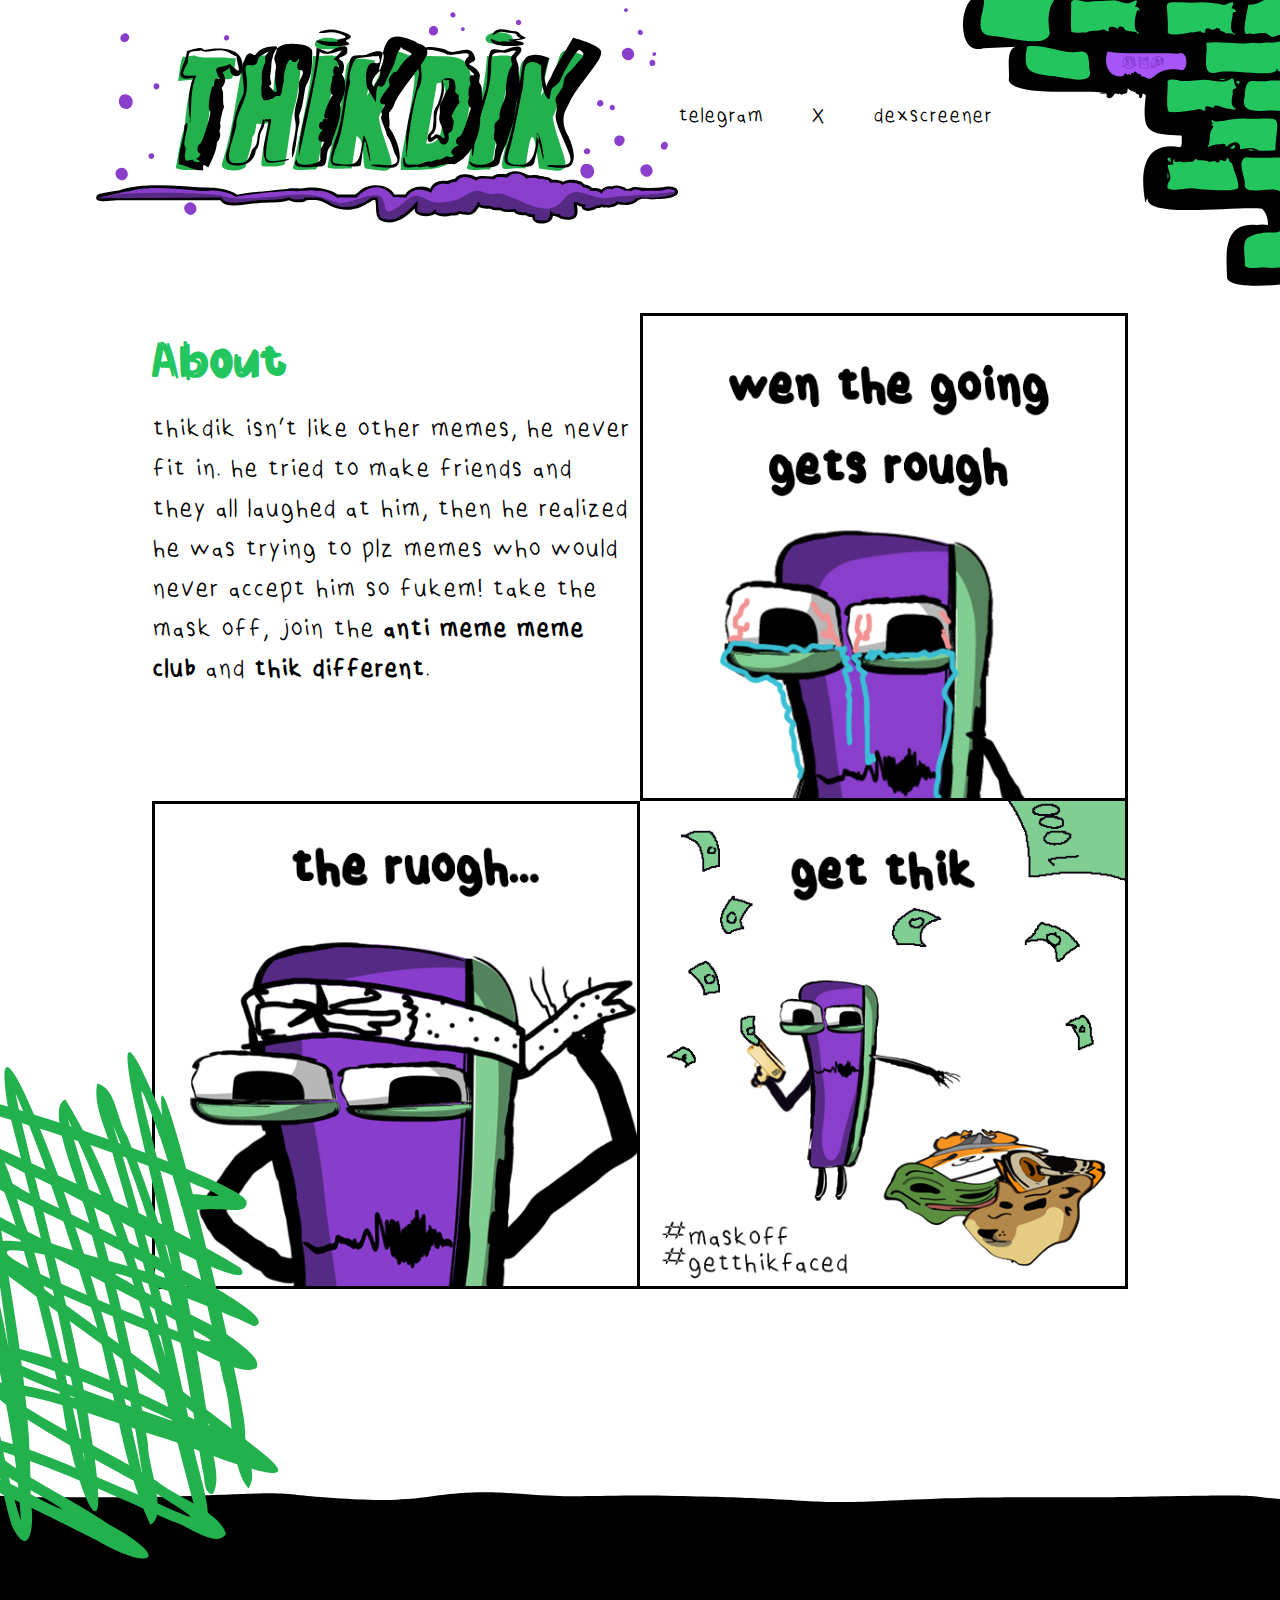
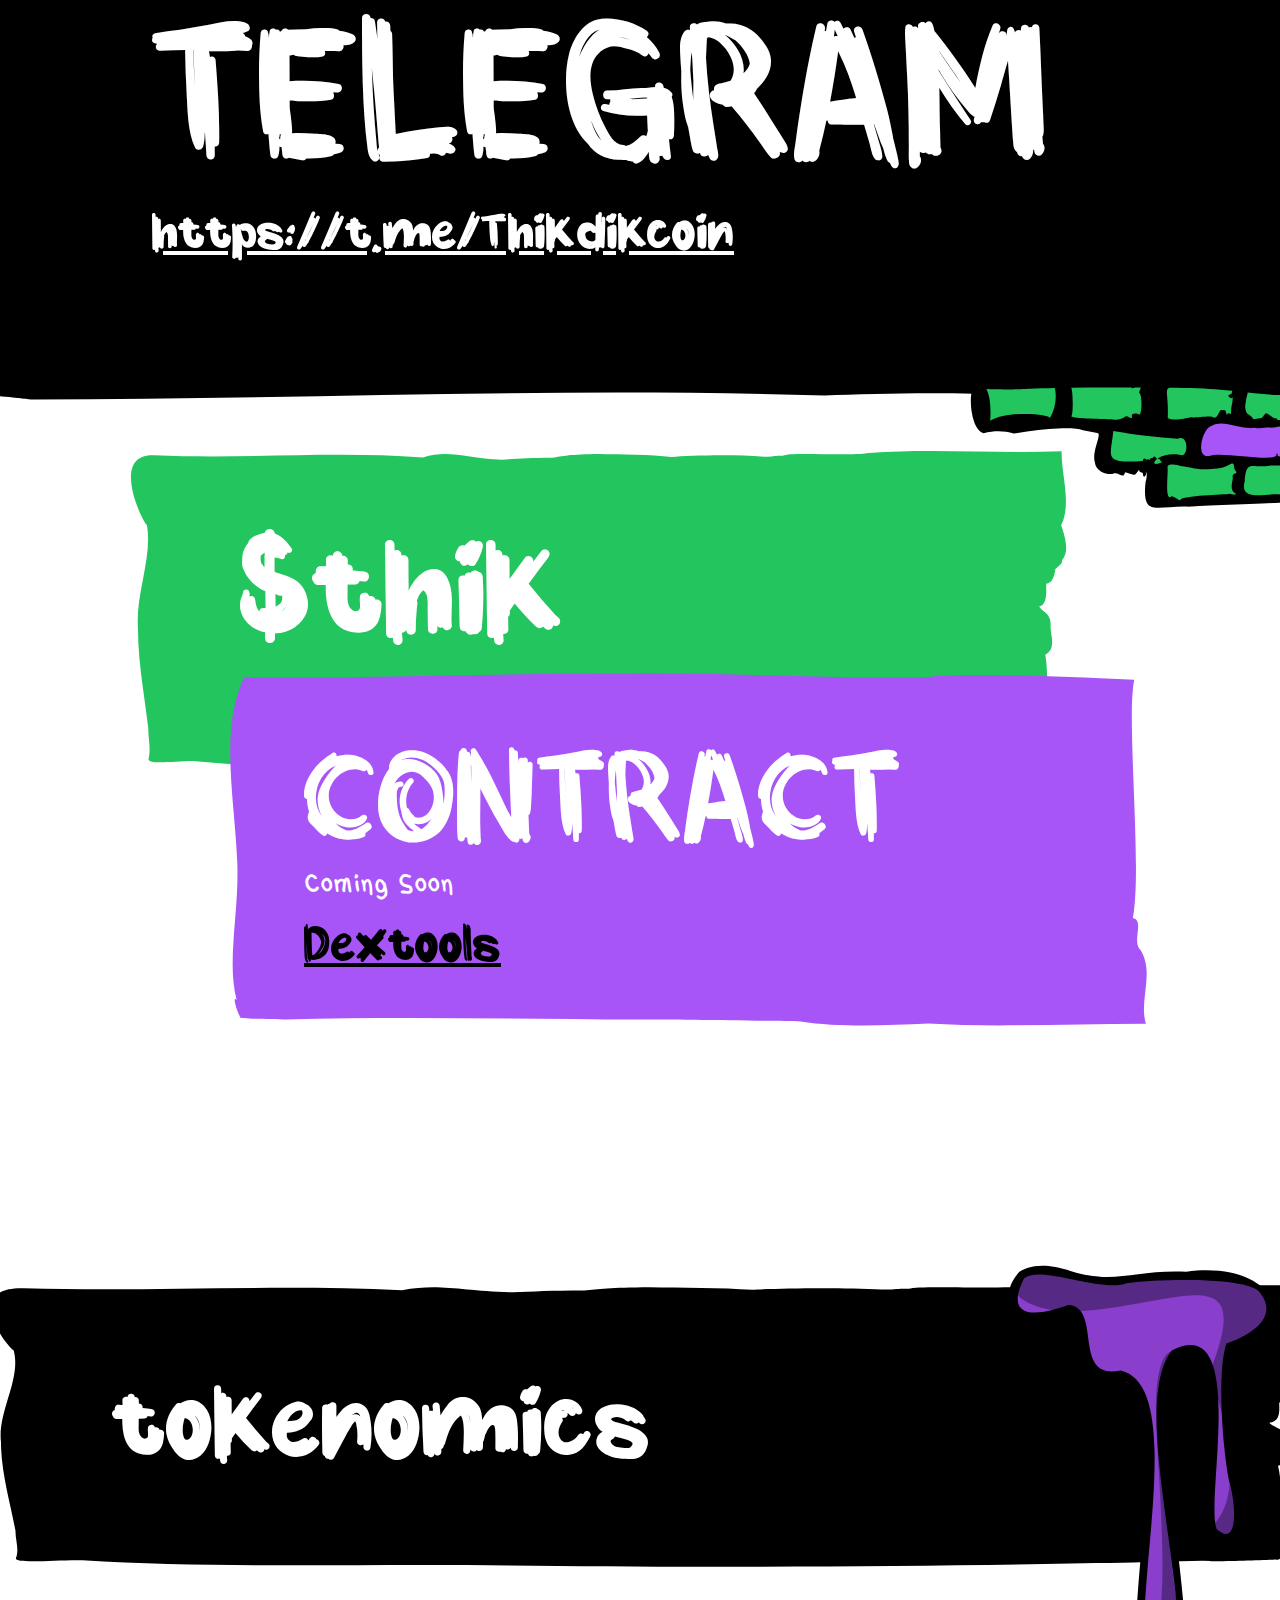
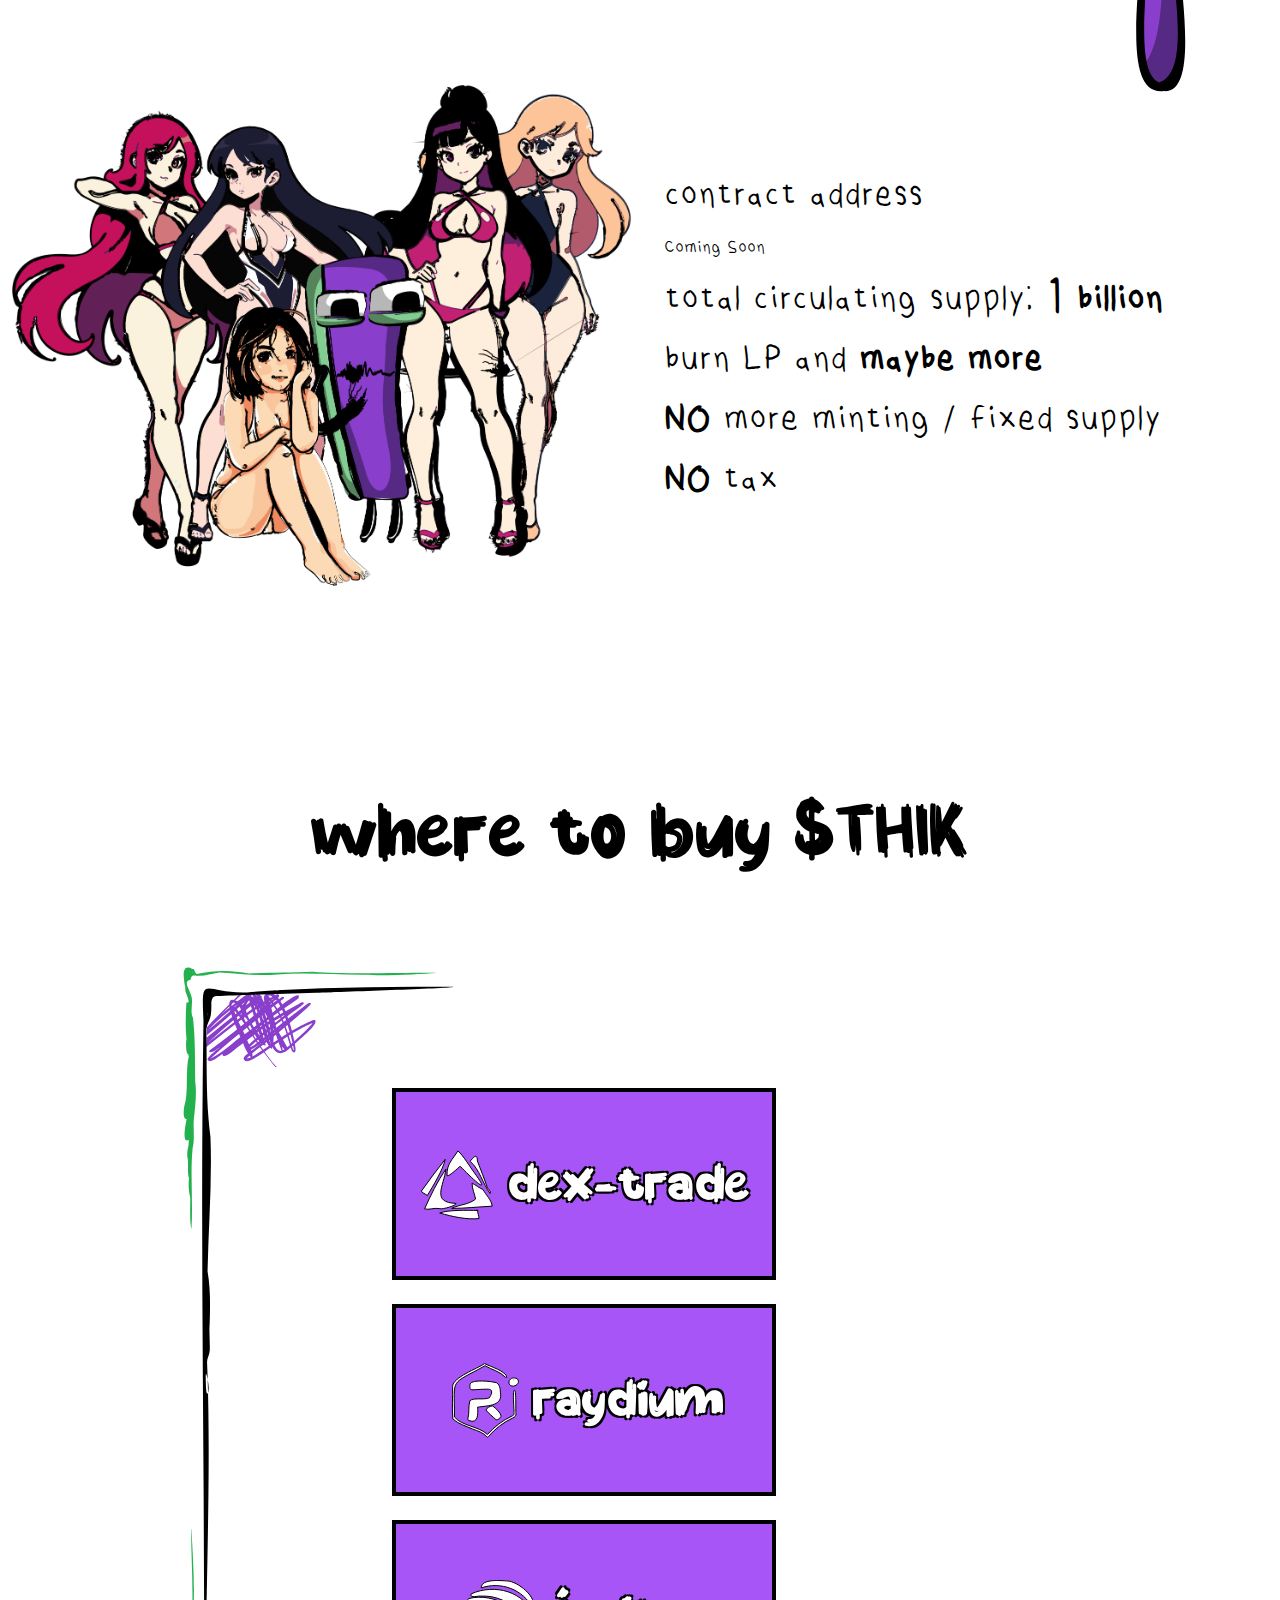
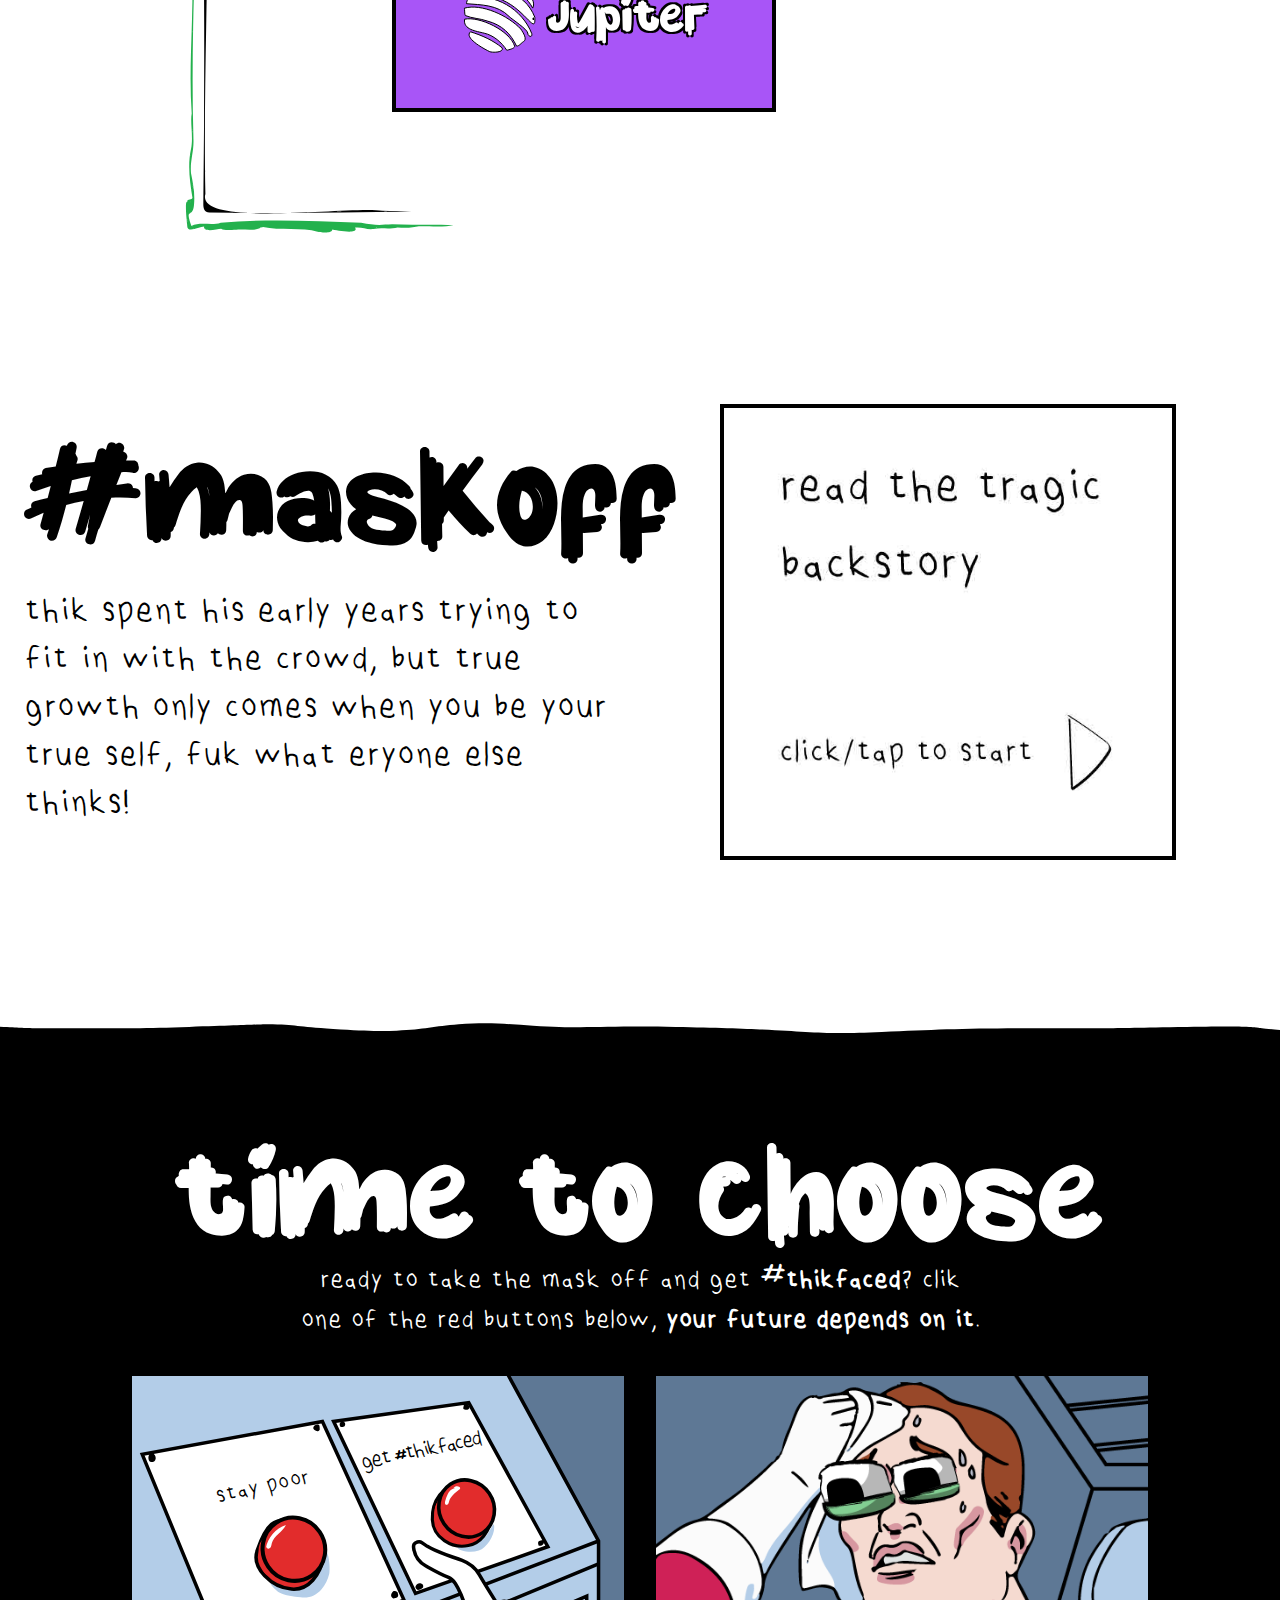
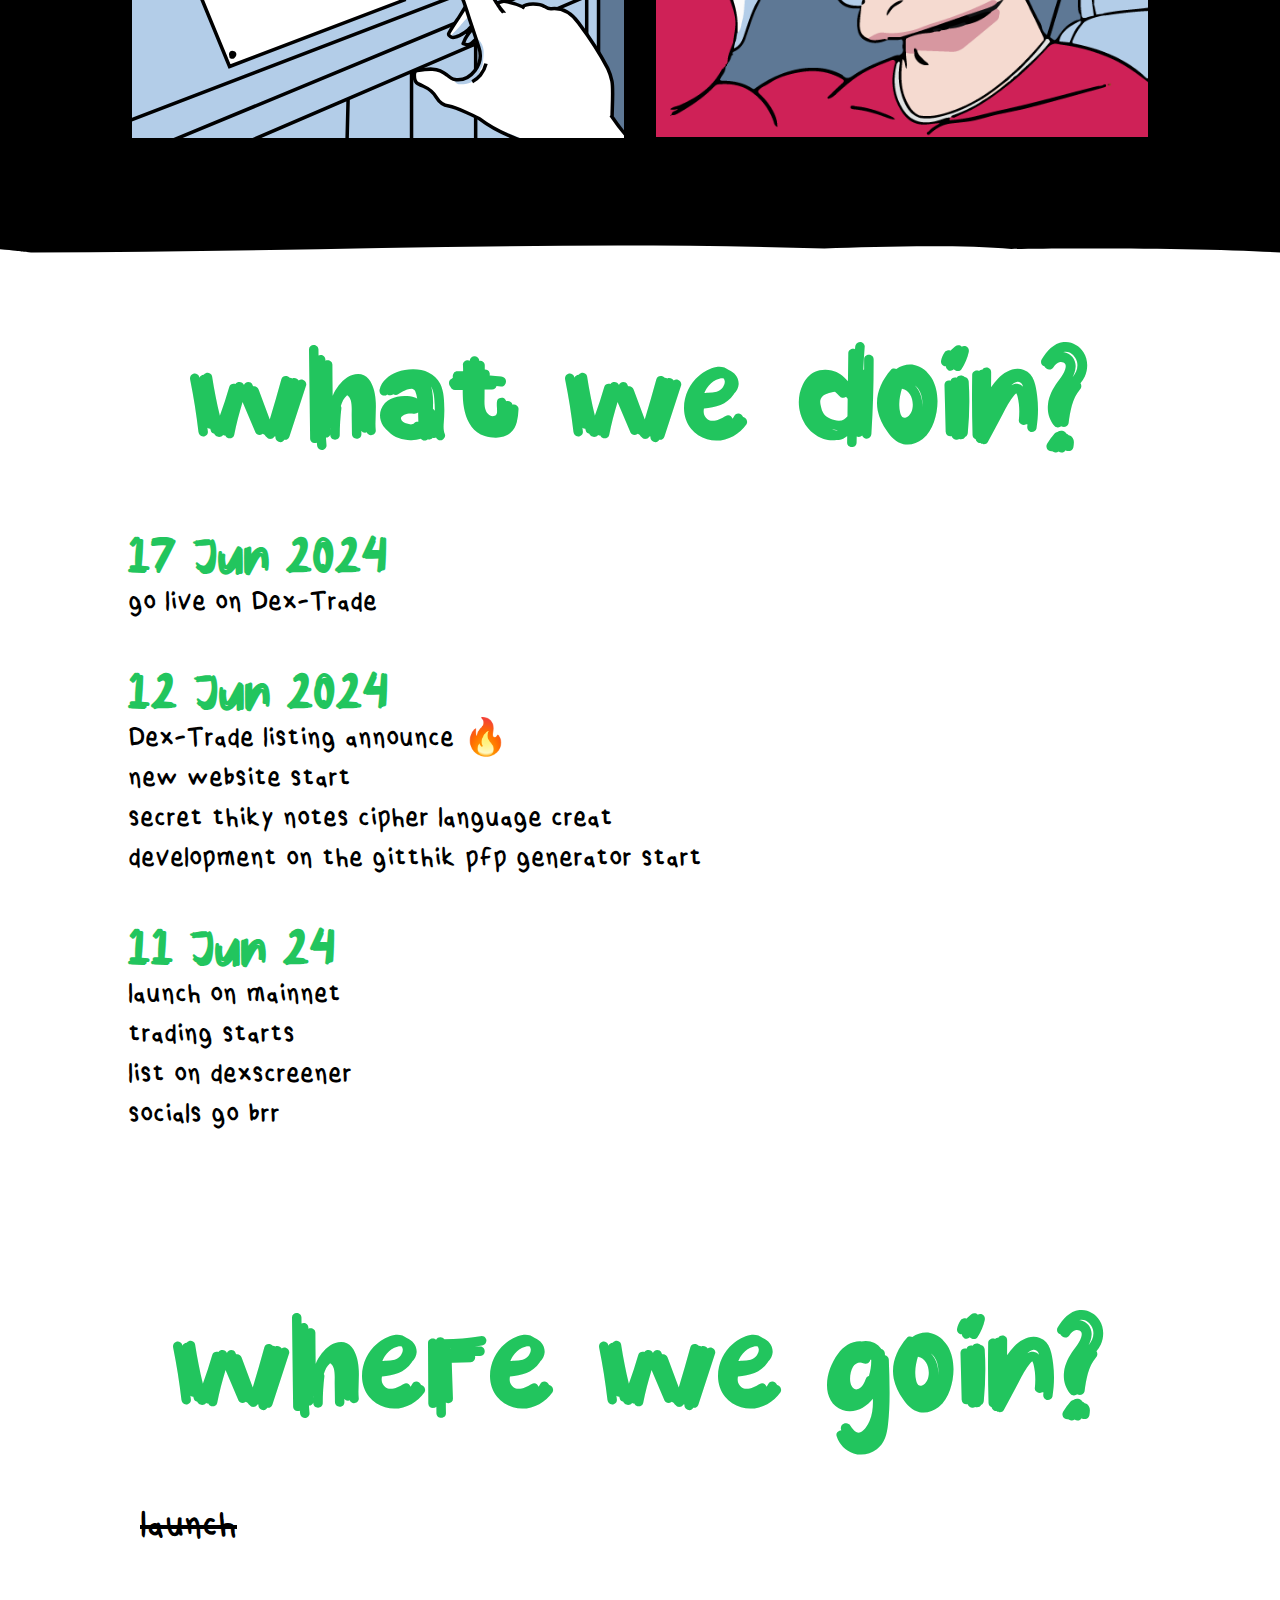
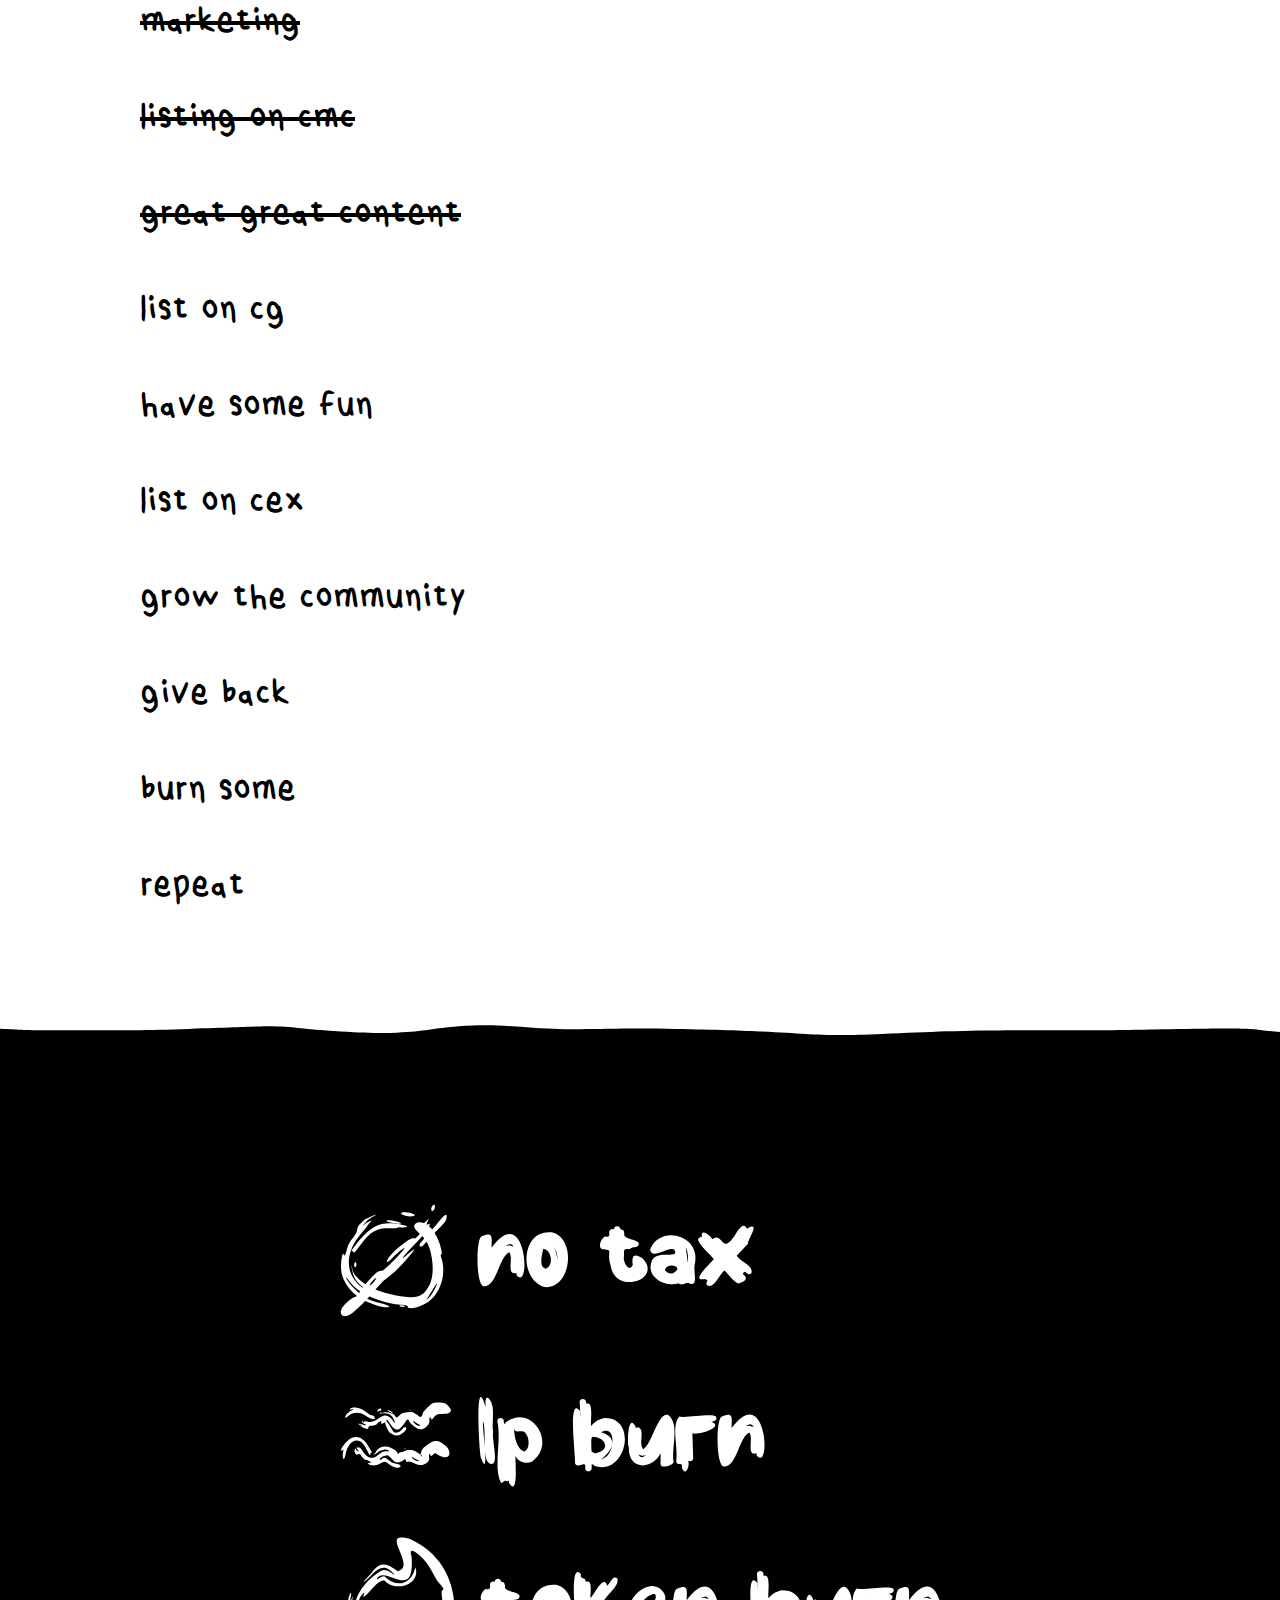
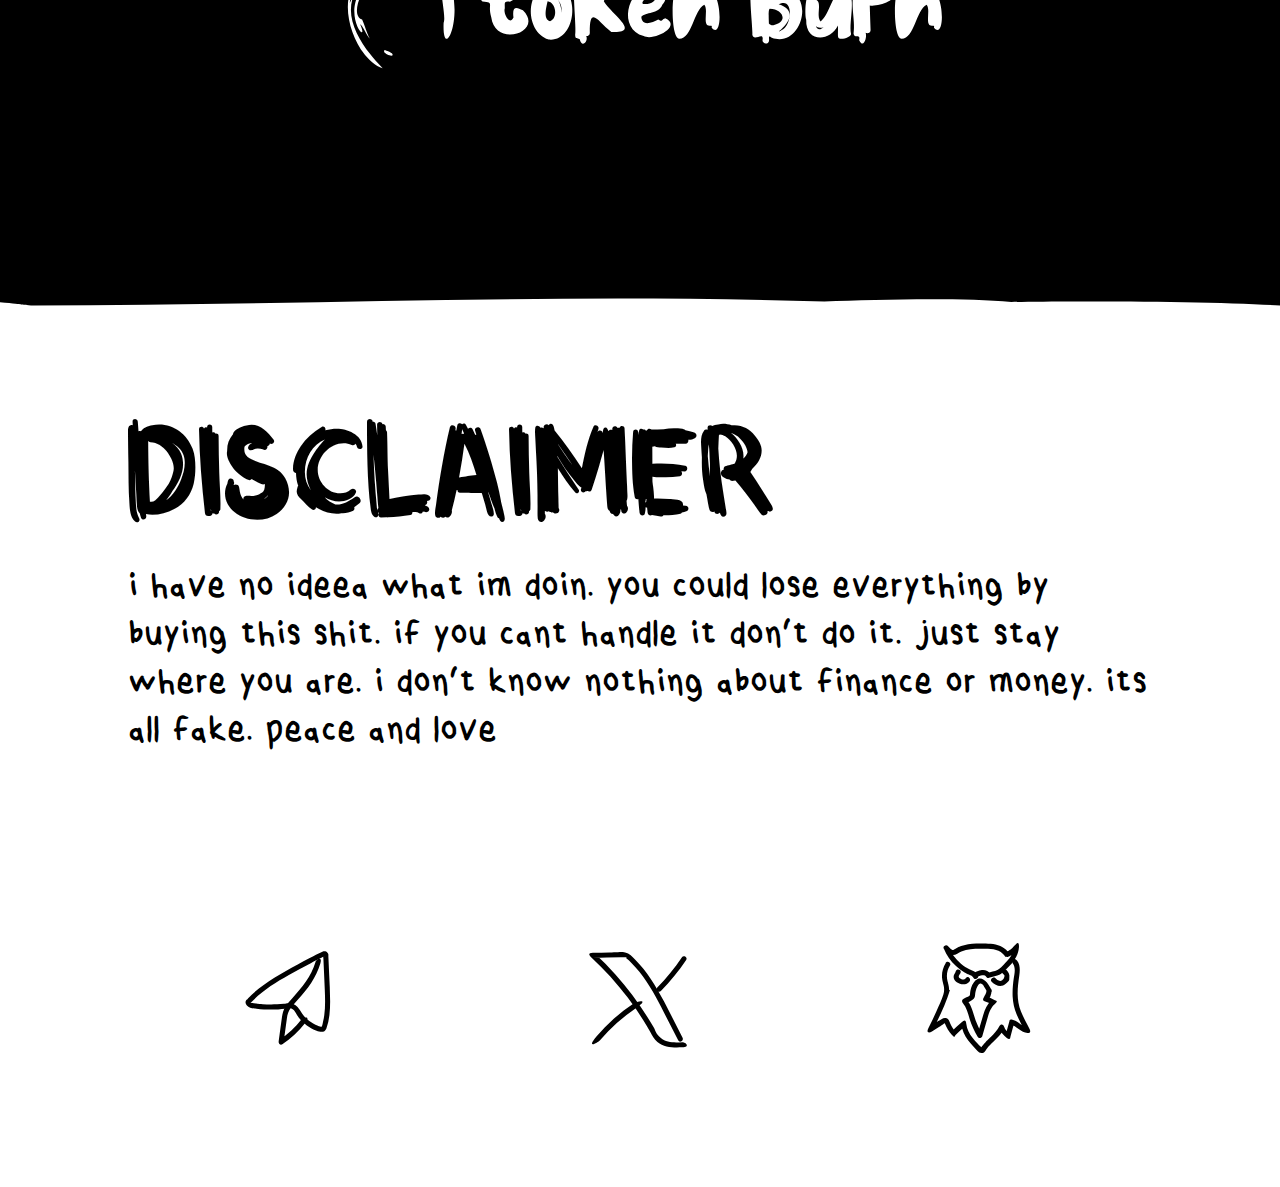
==== commit bcc319cc: "Update index.html" ====
--- a/index.html
+++ b/index.html
@@ -32,7 +32,7 @@
 		<link rel="modulepreload" href="./_app/immutable/chunks/each.CNad3Y1X.js"><title>Thikdik | Grab your Solami my dudes, sh#ts about to get thik</title><!-- HEAD_svelte-vwfd42_START --><!-- HEAD_svelte-vwfd42_END -->
 	</head>
 	<body class="w-full h-full overflow-x-hidden" data-sveltekit-preload-data="hover">
-		<div style="display: contents">    <div class="relative pb-12 lg:pb-32"><div class="flex flex-col lg:flex-row justify-between items-center max-w-4xl 2xl:max-w-7xl mx-4 lg:mx-24"><h1 class="sr-only" data-svelte-h="svelte-138q943">THIKDIK</h1> <svg class="max-w-xl w-full lg:max-w-2xl " viewBox="0 0 1023.7 409.3"><path d="M595.7 45.9c-11-2.5-14.5 15.3-3.2 16.5 9.9 1.3 13-14.1 3.2-16.5Zm36.2-17.4c2.1-3.7-2.3-8.8-6.2-6.6-6.9 4.3 1.8 13.5 6.2 6.6Zm109.4 6.8c-6.9 4.3 1.8 13.5 6.2 6.6 2.1-3.7-2.3-8.8-6.2-6.6Zm214 17.5c-6.9 4.3 1.8 13.5 6.2 6.6 2.1-3.7-2.3-8.8-6.2-6.6ZM906 185c-6.9 4.3 1.8 13.5 6.2 6.6 2.1-3.7-2.3-8.8-6.2-6.6ZM227.9 71.1c4.6 1.7 8.7-4.1 5.1-7.7-5-5.8-11.8 5.1-5.1 7.7Zm419.8-22.2c-2-2-6.1-.4-5.8 2.6.7 6.1 9.7 2 5.8-2.6Zm286.9-33.3c-2-2-6.1-.4-5.8 2.6.7 6.1 9.7 2 5.8-2.6Zm49.9 77.2c-2-2-6.1-.4-5.8 2.6.7 6.1 9.7 2 5.8-2.6ZM54.4 191.7c12.1-2.1 13.8-19.9 2.6-24.6-20.7-8.1-22.8 25.9-2.6 24.6Zm814.3 97.6c-20.7-8.1-22.8 25.9-2.6 24.6 12.1-2.1 13.8-19.9 2.6-24.6Zm-763-142.9c-5.9.3-6.1 9.9-.4 10.9 7.9 1 8.4-11.2.4-10.9Zm872.4-41.1c-5.9.3-6.1 9.9-.4 10.9 7.9 1 8.4-11.2.4-10.9ZM859.9 270c3.5 3.7 11.2-.4 9.4-5.4-3.3-9-16.5-1-9.4 5.4Zm29.6-93.4c-6.5-4.1-12.2 7.7-5 10.3 6.7 2.5 11.4-6.7 5-10.3Zm73.7 113.8c-15.3 7.9 3.5 29.7 13.5 16.4 7.1-8.9-3.1-22.5-13.5-16.4Zm-802.4 67.1c-15.3 7.9 3.5 29.7 13.5 16.4 7.1-8.9-3.1-22.5-13.5-16.4Zm769.9-272c-15.3 7.9 3.5 29.7 13.5 16.4 7.1-8.9-3.1-22.5-13.5-16.4ZM40.1 296.6c-15.3 7.9 3.5 29.7 13.5 16.4 7.1-8.9-3.1-22.5-13.5-16.4Zm6.8-223.1C53.5 77 61.4 68 57.3 61.8c-7.7-10.6-21.4 6-10.4 11.7ZM102.1 273c-1.9-5.9-11.8-3.1-9.4 3.1 1.8 6.5 11.7 2.9 9.4-3.1Zm819.2-34.8c-9.2-.8-12.6 10.8-7 16.5 12.2 10.1 24.3-15.8 7-16.5Zm81.8 12.1c-7.8-4.1-14.3 9.9-5.4 12.6 7 2.3 11.3-9 5.4-12.6Z" fill="#8a3ecc"></path><path d="M155.5 226.9c3.2-28.8 5.3-57.5 13.8-86.4l-25.1 1.8c2.3-1.7 3.7-46.7 11.3-42.5 6.6.3 17.1-5 21.9-.6 16 3.7 39.6.5 57.5 2.7 5.4.3 9.3.6 11.5.8-2.6 3.8-2 37.9-10.6 36.1-8.1.9-14.4.5-22.1-1.1-2 8-2.2 22.9-8.5 29.3-4.1 4.5-16.4 139.1-30.7 131.9-11.1 0-24.3 1.6-34-3.3 1.2-5.8 10.4-66.2 15-68.8Zm176.2 62.5c-11.7 4.8-27.1 3.6-39.6 3-5.2.9 10.3-74 10.3-76.2-2.2.5-10 2.6-12.1 2.1-2.4-.1-7.5-2.2-8.5 1.2-.6 4.3-1 11.1-3 15.7-1.1 1.7-5 7-4.2 9.1-.5 15.7-9.2 33.1-11.2 48.4-4.6 9.3-45.6 10.9-42-4.2 10.6-32.4 17.2-65.3 23-98.9 4-19.8 10.9-74.3 20-91.9h38.1c-2.5 17-12.3 60.3-9.7 77.1h16.9c4.6-22.4 2.6-48.5 11.6-70.3-1.1-5.4 36.4-1.4 38.3-2.6 5.5 8.9-1.1 19.3-.6 29-2.7 20.6-4.9 42.3-11.2 61.9-5.2 17.8-10.6 77.1-16 96.6Zm16 1.5c9.2-48.1 32.2-144.6 33.9-192.7 8 3.6 55.4-9.5 46.3 12.1-17 55.7-27.1 119.4-37.2 177.5-1.7 7.5-.6 7.7-5.1 10.9-3.8-3.1-48.3 7.4-37.8-7.9Zm37.5-214.4c4.1-17.1 63.1-11.4 43.9 9.4-6.9-2.1-47 6.7-43.9-9.4Zm88.1 220.1c-5.6-15.4.7-50.4-15.1-57.2l-8.5 57.2c-2.2-.6-43.3 2.4-42.3-3 2-17.2 24.7-116.6 28.7-135.8 6.1-47.2-4.5-61.1 54.4-51.4-1.4 7.7-12.7 53.9-13.9 61.4 50.3-64.4 11.6-97.4 78.6-68.7 6.4 5.5-11.1 17.4-13.6 24.5-16 25-32.2 55.5-44.2 82.6 3.6 25.2 14.8 49 21 73.6 9 31.1-26.5 18.1-45.2 16.8Zm62.9-9.9c.7-11.7 28.7-147.1 23.4-154.9-2.1-8.9 5.9-32.7 5.9-32.7 5.8-.2 17.8-.9 24.2-.6 22.8 1 41.6-1.9 57.9 8.8 25.4 21.1 5.2 100.8.3 131.1-9.4 64.9-57.3 60.6-111.5 60.6l-.3-12.4Zm63.2-139.5L581 252.8c30.2.8 26-29.8 29.9-49.9 14-72-11.5-55.7-11.5-55.7Zm54.4 143.7c9.2-48.1 32.2-144.6 33.9-192.7 8 3.6 55.4-9.5 46.3 12.1-17 55.7-27.1 119.4-37.2 177.5-1.7 7.5-.6 7.7-5.1 10.9-3.8-3.1-48.3 7.4-37.8-7.9Zm31.7-224.2c4.1-17.1 63.1-11.4 43.9 9.4-6.9-2.1-47 6.7-43.9-9.4Zm93.8 229.9c-9.3-79.1-15.7-68.7-23.6 0-40.7-3.5-47.5 14.3-37.5-30.2l23.9-108.6c2.5-4.4.7-54.4 12.1-51.4 13.6-3.1 28.9-4.1 42.3 0-1.4 7.8-12.7 53.9-13.9 61.4 49-61.3 11.8-98.1 78.6-68.7 6.3 4.4-5.3 10.8-7.7 16.3-19.5 27.1-36.3 60.5-50.1 90.7 3.6 25.2 14.8 49 21 73.6 9 31.1-26.5 18.1-45.2 16.8Z" fill="#23b14d"></path><path d="M181.5 253.9c-3.7 3.1-5.7 17.1 3.7 16.4-2.2.4-3.5 4-4.2 6.3-1.3.9-3.7.8-4.7 3.4 0 0 5.2.4 6.2 5-1.9.9-15.2-1-10.5-3.5-4.1-2.8-15.7 5.5-14.8-2.5-3.6-5.4 3.5-17.2-1.1-22.6-4-6.1 13.5-54.7-.7-35.5.2 24-11.7 45.1-9.8 67.8 13.7 1.8 28 12.6 42.9 10.6-.7-11.9.3-10.3 8.9-4.6 6.1-13.3 14.8-28.4 15.3-44.5 5.1-3.6 7.6-13.8 4.3-18.8 1.5-5 3.2-11.7 1.1-13.5 1.5-10.9 3.4-20.2 7.1-30.2-3.7-12.9 1.1-21.8-4.3-33.1 15.6-16-3.5-29.4 4.2-28.2 3.6-3 7.5-4.2 10.3-7.7.5 24 27.3 17.6 22.5-4.5-1.6-34.3-45.9-30.1-67.6-26.4-6.8-7.9-22 .6-30.5 1.8-.2 23.4-31.2 55.2 11.3 47.3-10 23.8-9.2 56.5-5.3 74.2-.6-2.1-1.6 4.6-.3 5.6 3.6-28.5-1-55.9 10.7-84.1-26.9 1.6-27.3.6-14.6-22.7 2-22.9 2.1-18.1 24.2-20.9 4.6 5.9 30.6-4.4 41.4 1.2 7.9 1.1 13.1 7.7 20.2 9 .7 18.2 13.9 37.9-11.9 13.2-17.8 9.9-33.4-1.5-17.3 26.7-15.9-6.8-7 17-13.6 13.1-2.9 6.4-9.8 39.5-3.4 44 1.5 3.1-15.4 62.5-19.7 57.6Z" fill-rule="evenodd"></path><path d="M345.1 107.6c3.3 3.2 7.3.8 10.1-2.6.7-.6 1.5-2 2.3-1.8.3 3.3-2.5 5.8-3.1 9.7-.5 2.6-.6 5.5.4 7.9 1.2 3.4 5.4 2 7.9 3.1 4.8 5.7-5.1 16-5.7 22.5-.5 2.4-.4 5-.3 7.5 1.1 18.7-10.3 37.3-6.8 56.1 5.9 21-8.9 46.7-4.5 67.8 7.8-17.5 6.9-41.2 11.8-59.3 2-5-.4-10.8 0-15.6 7-15.8 7.7-32.2 10.9-48.2.6-2.8 1.7-5.4 3.1-7.8 9.5-15.9 8.8-34.8 9.2-54.1 0-2.4-.2-4.9-1.7-6.7-3.5-4.2-9.8-7-15.4-7.6-23.8-3.2-46.6-4.3-52.5 22.2-2.9 7.7-2.1 15.2-2.9 22.7-.8 5.5-2.5 11.3-1.1 16.8.5 2.3 1.7 4.4 1.5 6.5-1 6.4-6.9 1.9-3.3 4.9 3.9 3 12.1 16.8 12.6 7.3 0-2.3-.5-4.8-1-7-3.3-12.2-.4-24.1-.1-36.2.3-4.6-3.2-8.4-2.7-13-.9-4.6 10.7-22.5.5-21.2-12.6.6-25.6 3.8-32.1 12.5-.9 1.1-1.9 2.5-3.2 2.7-2.1.4-5-2.7-8.1-2.9-5.6 0-7.1 7.3-9.6 11.3-10.2 18 1.2 39.9-1.8 58.4-.4 2.7-1.5 5.3-2.8 7.7-11.2 21.3-14.4 43.6-19.5 67.1-1 4.3-1.1 8.4-2.3 12.8-2.2 11.3-13.3 29-.4 37.2 20.6 8 44-1.1 46.7-23.7 0-1-.8-.6-.7-.4 1.1-.2 2.3-2 3.3-3.4 4.5-7.2 3.2-17.7 5.5-25.9.6-2.6 2.1-4.8 3.5-7.1 2.2-3.8 3-8.2 3.7-12.5.2-1.3.2-2.7-.7-3.7-1-1.1-2.2-2-2.3-1.6.2.8.9 2.7 2.1 2.5.8-.2 1.8-2.1 1.5-2.9-.6-1.3-2.5 0-3.4.4-2 .6.1 1.7 1 2.4 3.2 2.4 9.8-1.2 8.5 4.8-2.5 21.6-15.3 48.8-3.6 67.7 7 2.8 23.9.1 31.3-1.7 1.9-.6 3.8-.7 5.8-1.5 1.6-.5 4.9-2.4 1-1.9-10.9 1.6-36.6 9.1-38.6-3.7-.3-20 4.9-42.1 8.8-62.8.3-1.4.6-3.6-1-3.9-2.2-.4-6.5 1.4-9.1 0-.4-.2-.7-.7-1.2-.5-1.1.2-3.6 1.5-3.7 3.3-.6 8.7-6.4 15.8-8.1 24.2-1.5 7.7-.8 17.7-6.2 22.4-2.2 1.8-4.2 4-5.1 6.8-5.8 20.6-11.6 22-31.8 21.2-21.3-2.8 8.7-59.7 5-72 3.4-21.3 18.3-39.1 18.8-61.6.8-7.7 0-15.1-1.6-22.9-.7-4.2-1.7-9.9-.2-13.2 3.1-6.2 11 1 17.4-3.9 4.2-3.4 2.8-9.8 6.5-13.3 1.3-.6 20.5-13.6 14.7-6.7-9.2 9.1-1.7 12-5.7 19.2-5 7.8-5.7 22-4.8 32.1.1 2.1-.2 4.1-.6 6.2-.9 3.8-.9 25.2 4.4 25.7 6.7-.1 14.9-1.5 19.3-6.3.5-.6 1-1.1 1.8-1.2 2.9-.3 6.5 1.4 8.2-1.9 2.6-4.2 2.7-13.8 4.6-20 .7-2.3 1.3-4.3.9-6.6-1.5-2.4 6.4-45.7 14.5-32.9h.1Z" fill-rule="evenodd"></path><g fill-rule="evenodd"><path d="M411.5 73.5c-4 0-8.3-.8-12.4-1.4-3.5-.7-16-1.7-9.9 2.4 4 2.5 8.5 4.3 13.4 5.2 3.2.6 6.6 1 10.3 1.2 9.9.4 22.5.9 30.8-2 1.4-.6 2-1.2 1.8-2.1-.5-2-6.5-3.4-5.6-5.5.9-1.4 3.6-2.2 5.7-3.3 6.8-3.2 0-7.3-4-8.9-12.3-5.4-26.7-9.3-40.6-5.5-5.6 1.4-12.9 4-6.9 4.4 5.6.3 12.4-1.2 18.4-1.3 5-.2 10.1.6 14.7 2.1 2.9 1.2 12.3 3.3 11.7 6.5 0 3.3-19.5 4-13.8 6.7.5.2 1 .4 1.4.6 1.6.7-4.9.8-5.4.7-3 0-6.1.3-9.6.3h-.1Z"></path><path d="M395.1 214.7c-4.8 4.4-3.5 13.7 4.2 13.5-7 5.5-14.4 23.6 2.1 20.8-7 21-5.9-1-6.9 29.9 5.8 9.9-47.5 18.6-40.6.3-17.4 20 26 14.6 37.5 13.5 22.5 3.7 7.5-25.2 22.5-36.6 4.9-25.7 20-46.6 15.2-72.6 8.2-14.9 14.8-38.9 3.4-52.7 5-6.9 5.7-20.7-1.8-24.7-12.7-6.5 14.2-4.6 11.2-17.7 3.2-15.1-24.7-2.7-30.3 1.9-8.3 3.1-14.9-5.3-23.8-5.7-.3 59.6-31.8 136.6-31.1 191.4 9.8-43.3 30-135.9 36.8-185.1 19.5 15.2 59.4-21 24.3 13.9.3 0-.6.6-.6.6s.6-.1.3 0c5.5-.9 8.2 5.3 9.4 10.1 2.3 7.1-6.5-2.8-7.4 2-2.8 2.3-3.3 16.9-.3 12.2.8 3.3-3.7 2.3-3.5 6.7-.2 9.8-7.3 24.2 0 30.6 2 1.2 0 2.5-1.4 2.2-2.7 6.8-22.7 43.3-5.9 39.8-13.9-2.8-6 6.8-13.3 5.7Z"></path></g><path d="M524.3 126.8c-18.7 17.6-2.3 21.2-9.3 26-4.9 7.5-27.1 31.1-7.2 30.6.6 4.3-3.9 7.4-5.8 12.2-.5 1.8 2.9 9.7-.1 7.7-3.2 4.9 8.2 24.3 9.7 34.8 7.5 9.8 9.9 21.1 14.1 32.8 14 20-9.2 21.1-24.2 18.8-38-1.7-4.6 6.5 12.3 4.8 37.8 6.7 14.6-55.7 1.9-70 2.2-8.4-.9-17.4-.3-26.3 4.4-4.5 9-11.3 10.3-18 14.9-29.8 41.8-55 56.9-84.5 2.4-11.6-6.6-17.1-16.5-19.3-2.6-3-6.7-4.4-10.4-5.8-51.4-21.5-46.8 14-57.9 50.9 8.5 11.2-8.4 25.6-9.2 32.1-2.8-5.6-7.5-11.2 10.4-28.5 9.4-23.8 15-43.1-18.8-31.1-12.9 7.9-33.2-4.6-34 16.5-10.7 46.8-9 97.4-27.8 142.2-2.2 13.4-15.3 39.8 7.5 39 12.7-.9 28.4 3.1 39.4 0 3.1-8.3 6-63 10-35.5 2.2 11.2 4.8 19.7 6.6 28.6 3.1-2.9-4.7-39.3-11-46.8-9.2 40.3.2 58.4-51.4 49.2-6.9-3.8-.1-16.1.5-22.2 18.1-36.7 15.8-82.1 27.4-121-4.4-7.7 2.4-31.4 8.8-39.9 7.3-3.3 19.1-2.6 27.9-4.5 3.7-1.6 10.6.5 13.4-1.7 0 2.4 5.7 14.3-4.2 13.4-18.7-6.7-19.4 21.6-17.5 36.5-1.4 6.6 13.8 26.6 16.6 32.1l.6-16.4c3.1-25.3 6.6-.5 15.8-17.5 5-13.1 9.6-20.4 15.7-33.5 3.7-10 3.9-19.6 11-27.2.4-.4-.8-1.4-.3-1.7 2.1 1.1 1.9-2.3 4.2 2.7 5.4 2.9 11.4 4.2 16.1 8.7-6 6.4-12.6 10.4-17.6 18.1-4.3 3.8-8.4 16.6-13.4 13.7Z" fill-rule="evenodd"></path><g fill-rule="evenodd"><path d="M639 181.7c1.8-2.6-1.1-4.9-1.3-7.5.2-5.9 2.6-5.9-3.7-9.7-2-1.1-2.6-3-2.1-5.1 1.2-4.7.3-9.7-.8-14.6-1.1-8.2-11.6-8.8-17.7-6.6-7.2 2.9 5.9 3.7 7.7 2.3.3-.1.5-.2.6-.3 0 0 .1 0 0 0 0 .1-.6.6-.9 1.8-.2.8-.1 1.8 0 2.7.3 2.7.5 5.5 0 8.1-1.2 4.1-5 7.1-6.5 11.1-1.6 3.7-2.7 7.6-4.8 11.4-2.3 4.2-5 8.6-5.1 13.4 0 2 .2 4 .4 6 .5 4.8-1.6 9.7-1.1 14.8.2 2.3.7 4.6 1.6 6.8 2.7 4.9 4.1 10 5.2 15.4.7 2.9 2.4 6.5 2.7 8.9.3 1.3-.1 3.3-1.9 2.5-4.4-2-10.1-10.9-16.4-4.9-1.8 1.4-3.9 4.4-5.9 3.7-1-1.7 1.4-4.2 2.5-5.6 7.6-6.9 7.1-15.7 7.1-25.4 0-7.2 1.2-14.2 3.9-20.9 7.3-17.9 12.5-27.2 7.9-47.1-.4-2.5-1.6-5.5-2.2-.8-.5 3.5-.1 8.5-.2 12.3-.3 8.9-3.3 19.6-6.7 28.6-2 4.5-5.3 7.8-6.6 12.5-1.2 4.6-.5 10.3-.8 15.3-.1 2-.4 3.9-.6 5.8-.6 3.6-.3 7.2-1.6 10.6-1.6 4.9-7.2 7.7-8.3 12.9-1.4 5 1.7 12.3 7.6 9 8-4.9 8-10.4 13.8.5 5.1 9.2 15.4 3.4 15.7-6.6 0-1.8-.3-3.8-.5-5.6-.1-1.4-.3-2.4.5-3.4.9-1 3.2-1.3 4.5-2.7 1.6-1.5 2-3.5 2.4-5.6.4-3.6 1.9-7.6 1.8-11.4 0-1.4-.4-2.7-.9-3.8-1.3-2.8-3.7-4.5-2.4-7.6.5-1.4 1.5-2.9 2.2-4.3 2.1-3.6 3.9-8.4 6.2-11.4 1.3-1.9 3.3-3.5 4.5-5.4Z"></path><path d="M637.4 241.2c-5.2 3.4-6.1 12.3 1.1 14.2-7.1 1.9-20.4 11-8.9 17.8-2.3 5.1-10.2 2.5-12.9 1.8-4.9 2.3-7.2 4.6-12.5 6.1-5-1.8-11 3.1-14.9 3.5-9.2-2.3-16.1 4.5-23.8 5.1-13.2-1.8-21.8 5.2-22.4-11.7-4-4.4-3.3 7.6-2.4 11-.7 10.8 18.9 2.4 26.1 4.6 5.7 2.1 11.9-1.7 17.2-1 2 2.6 9.4 2 12.6.6 12.4-3.7 19.8-5.4 34.1-4.3 30.6-13.8 46.8-53.7 45-83.5 6.6-18.3 3-32.6 2.9-50.1-2.3-12.1-6.8-5-3.2-21.5-.7-11.4-11.5-15.9-19.5-21.3 4-2.9 11.2-3.9 11.2-9.6-7.1-32.2-35.7-1.7-51.6-15.4-38.4-11.5-58.7-4.3-47.2 39.9-4.7 40-25.8 89.6-22.5 128.9 0 4-2.1 14.7.8 13.3-1.5 2.2-2.3 3.4-.6 7 4.3-38.6 9.1-79.9 19.7-118.5 24.1-29.8-27.4-90.6 49.3-64.1 8.8 8.7 46.6-8.9 39.8 5.8-21.8 17.3 27 33.9 4.1 32.6-5.7 9.1 3.9 16.9-1.8 18.5-1.7 6.1-3.3 14.9-.6 21-4.8 6.2-.6 16.1 3.2 18-3.9 7.6-13.2 51.2-22.3 51.3Z"></path></g><g fill-rule="evenodd"><path d="M719.6 72.8c-3.6-.2-7.1.9-10.7.7-4.3 0-10.1-4.3-13.5-5.2-1.3 0-1.1 1.3-.8 2.4 3.3 8.4 13.2 8.4 21 9.6 5.2 1.1 35.6 1.8 36.9-3.4-.7-2.8-7.3-4.1-11-5.1-2.1-.5-3.5-.8-3.2-1 2.2-.7 8.1-.9 11-1.5 4.3-.9 7.2-2 5.9-3.5-1.9-1.5-4.8-1.9-6.7-3.5-2.6-2-3.2-4.6-6.5-6.1-5.5-2.1-12.4-2-18.1-3.3-4.6-.8-9.1-2-14.1-1.3-4.3.6-8.9 2.8-11 6.6-.6 1.1-1.6 3.1-.4 3.5 1.1 0 1.9-.8 2.9-1.4 2.2-1.4 5.7-3.6 9.4-4.1 3.7-.5 7.6.2 11.3.8 4.7.8 9.7 1 14.2 1.8 2.5.4 3.1 1.6 3.6 2.9.5 1.4 1.6 2.5 3 3.2 2 1.2 5 1.7 3.5 2.3-5 1.5-11.2 1.6-16.4 2.2-5.2.5-7.5 1-.7 2.1 10.1 1.6 8.8 1.6-.4 1.2-.7 0-1 0-1 .6 0 .3-.8.3-1.9.2-1.7-.2-3.3-.4-5.9-.5h-.1Z"></path><path d="M702 216.6c-2.5 5.1-.3 10.6-1.1 16.1-.3 3.2-1.6 6.6-1.3 9.8 1.2 6.5 6.8 8.8 4.1 16.1-2.7 6.4-1.9 14.4-3.5 20.6-5.3 11.4-27.3 12.7-37.3 8.3-2.7-1.4-5.7-5-6.4-2.6 2.3 13.4 22.7 9.2 32.9 9.3 7.4-.4 17.4-.4 20.4-8.5 2-10.9 6.1-22.2 11.6-32.2 3.5-11 6.7-22 10.8-33 7-16.3 3.4-34.8 10.9-51 6.3-16 0-32 .3-48.4.8-6.5-3.3-12.1-4.4-18.1.9-4.8 6.2-7.1 8.4-11.9 5.5-15.5-17.1-7.8-25-4.4-8.9 4.8-19.9-3.9-27.8 1.9-9.4 17.6-1.7 57.7-12 78.3-10.5 32.4-22.8 74.4-21.3 106.8 3 8 5-28 5.6-30.9 6.4-40.8 27.3-79.4 28.1-121.3 1.7-21.6-4.2-30.9 23.2-28.6 4.1.7 19.4-7.3 20.1-3-1.5 4.4-8.2 7.9-8.7 13.2.2 5.3 4.9 10.1.2 14.8-6.6 10.7-7.5 24.9-9 37.3 2.3 14.3-5.8 26-9.7 39.3-4.3 16.3 4.4 8.7-8.9 22Z"></path></g><path d="M830.8 128.1c-3.4 3.3-6.2 6.9-7.4 11.4-1.3 5.1-.7 8.9-2.5 12.9-3.6 7.3-12.4 16.2-12.7 23.5-.2 3.1 1.3 5.8 2 8.7 1.5 4.9 0 10.4-1.3 15.3-2 9.2 2.7 19.5 5.8 28.3 5.3 13.4 11.6 25.4 16.3 38.9 12.2 26.8-9.4 23.8-28.9 23.2-3.4-.3-14.2.7-4.8 3.1 11.3 1.7 33.7 4.7 39.7-4.6 8.1-13.1 0-35.6-6.3-49.4-1.4-3-3-5.7-4.3-8.6-4.1-8.6-4.8-18.9-3.4-28.4 1.2-6.7 5-12.8 8.3-19.2 12.8-27.5 35.3-49.9 51.4-75.3 3.3-5.2 6.6-11.6 5.8-17.8-1.8-11.3-49.2-23.8-49.2-23.8s-33.6 55.5-36.5 63.4c-1.9 5.8-6.5 11.6-8.6 16.9-1.2 3-1.6 5.2-1.8 5.7 0 .2-.2 0-.2 0-.7-3.8-2.8-10.5-3.2-14.8-.2-3.3 6-33 8.8-34 3-.8-16.5-8.1-25.8-7.1-17 1.4-19.7 7.2-22.4 22.7-7.9 47.1-11.7 95.2-27.5 140.8-1.2 4.2-2.4 8.5-3.1 12.7-.8 4.8-1 9.4.7 12.7 4.8 8.4 18.6 6.8 27.3 7.6 9 .2 21.6 2.8 24.4-8.4 2.7-13.3 12.8-47 3.9-49.5-1.8.9.5 5.6 1.5 8.5 4.9 10.5 6.3 27.5 10.6 37.2.3-.4.1-.9.2-1.5-.3-6.9-2.5-18.1-3.9-25.7-.8-4.6-2-9.9-3.9-13.9-1.2-2.5-3.2-7.4-4.4-4.5-1.7 24.5-3.2 55.5-31.7 54.9-5 0-11.1-.5-15.4-3-5.2-2.9-5.1-9-3.5-14.2 11.2-38 16.9-77.8 25.5-116.4 2.4-12 1.2-25.5 4.3-37.6 4-17.6 29.6-7.7 28.8-.8-1.4 13.2.8 38.6 7.4 50.2 2.1 3.6 6.4 10.3 7.9 2.6 1.3-5.5.6-14.2 6-17.9 10.5-5.9 11-9.5 15.9-20 4.1-8.4 25.9-47.7 30.3-45.1 8.6 4.8 8.2 10.1 1.3 16.7-7.1 7.4-13.4 16.8-21.2 23.6h-.1Z" fill-rule="evenodd"></path><path d="M1024.1 337c-2.9-11-19.4-9.5-27.3-7.5-15.7 1.6-32.3 1.7-47.5-.6-5.4-.8-10.4 3.2-15.8 3.5-2.2-2.9-6.2-3.7-9.4-4.3-5.8-2.1-11.5-2.5-16.8 0-7.1-2.1-16.1 2.7-18 5.8-5.5-3.4-12-3-16.7-3-3-4.5-9.3-5.9-13.2-6.4-3.1-2-5-5.8-9-5.5-8.7-3.8-20.5-3.6-28.7.8-4.3-3.2-11.6-3.8-16.1-3.8-4.7 1.1-5.8-3.4-10.7-4.3-4.7.3-8.6-3.3-13.7-1.9-6.6-3.9-20.4.6-25.4-3.8-9.1-5.9-26.1-7.5-34.8.7-7.1-1.2-19.3-1.4-23.3 3.7-9.7-.3-20.1-2.7-29.9 1.1-9.5-7.2-31.2-7-36.4 3-7.5.2-10.9 5-16.9 3.6-11-1.7-22.9 3.2-26.5 14-13.6-8-35.6-4-44 9.9h-19.2c-8.4-16.6-34.5-19.4-49.1-12.9-8.5 1.1-13.2 10.5-20.4 13h-30.2c-16.3-10.5-36.3-12.8-54.9-12-9.6 3.2-22.5-.5-32.3 1.7-25.1 3.2-67.8 6.1-89.9 10.8-9.5-7.9-33-12.2-45-12.2-53.6-1.1-111.2-11.5-163.1 4.5-8.3.9-20.8 2.9-29.7 5.5-4.8 0-10.1 2.6-10 8.3 1.8 9.7 30.4 2.8 38.3 3.7l180.2-.2c2.2 2.7 4.4 5.7 9.5 7.4 14.9 4.2 33.9 0 48.5-1.5 18.4-3 37.9-.6 56-4.3 1.6-.7 4.5-1.2 6.9-1.7 6 3.9 24.9 6 30.7 0 28.7-1.5 24.5 1.7 47.6 12.6 19.1 7.9 43 4.5 59.9-7.3 6.1-1.7 7.7-6.4 13.4-5.4 3 11-1.3 24.9 6.6 34.2 21.9 14.4 47.2-3.2 62.9-19.5-2.5 15.3 25.9 16.3 35.2 9.9 8.5 5.1 20 4.8 29.4 2.5 4.6-.3 10.4 1.3 14.1-2.9 19.4 3.7 24 3.1 34.3-12.1 6.1 2.6 11.9 3.6 18.4 2.6 5.2 2.8 12.5 3.6 19.1 3 6.5 4.4 16.7 3.5 24.2 2.9 2.8 5.8 14.1 6.4 21 5.9 3.1 2.6 7.1 3 11.1 3.1-1.4 14.7 34.8 16.5 36.3-2.2 4.9 1 10.1 2.3 14.2 5.5 22.6 4.9 32.8-1 27.9-24.5 2.2 1.4 5 2.4 8.4 3.1-.1 5.5 5.8 6.5 10.7 7.5 4.4-.2 7.2-1.4 11.1-2 2 0 3.2-1.9 4.5-2.5 2.9-1.2 7-.5 9.8-2.5 2.1 1.5 4.3 1.4 6.7.7 2 0 4.6 1 6.7.3 6.1-.9 10-1.7 14.7-5.6 9.9 1.2 25.2 3.2 33.9-6.3 8-6.5 18.8-1.7 28.4-2.4 15.3-1.6 40.4.6 43.7-13.9Z"></path><path d="M1019.1 337.2c-5.6-7.1-18.6-3.2-21.5-2.7-11.5 2.1-27.4.4-37.8 1.3-3.6-1.5-13.4-5-18 .5-4-.3-7.7-1.7-12.5-1-2.7-2.4-14.8-9.1-21.9-2-3-2.5-12.2-2.5-18.9 8-1.1-5.9-11.7-5.3-19.3-5.2-.6-4.3-5.6-6-12.5-6.7-1.2-2.1-4.7-7.2-7.3-4.7-2.9-3.1-18-6.1-29.6.5-2.1-3.9-14.1-4.7-21-3.5 0-1.9-3.7-7.1-7.7-5-4.1-.6-5.7-3.3-9.9-1.5-5.7-2-18.4-4-24.5-.7-3.2-6.4-20.4-15.8-33.1-2.2-8.9-1.4-20.7-2.6-23.2 3-3.6-.3-26.6-4.3-32.2 2.5-3.1-1.7-23.3-14.7-34.3 1.8-6.3-.1-10.9 2.4-14.6 4.5-3-1.2-23.9-4.3-29.6 14.7-3.7-.8-29.2-15-43.8 8.4l-23.6-.7c-2.6-7.7-29.6-35.1-64 .7-.7 0-34.9.1-34.9.1-1.3-.8-17.7-14.4-36.3-11.5-8.9-3.5-27.4 1.7-40.8.3s-94.2 6.8-100 10.5c-2.6-3.9-29.1-13.7-48.5-10.9s-94.3-13.6-140.4 1.1c-5.1-.7-14.5 1.5-16.7 3.3-8.4.9-35.7 8.1-35.6 8.5.8 0 213.7-2.5 213.7-2.5l27.7 7.3 115.5-10 32.5 3.8 37.8 13.1 48.9-15.4h14.2c0-.1 16.7 31.2 16.7 31.2l53.3-24.4 42.3 7.6 66.1-10.9 116.5 22.2 53.7-18.2 145.8-9.8s29.4-5.3 29.3-5.4Z" fill="#8a3ecc"></path><path d="M1019.1 337.2c-39.9 5.3-98.4 6.9-111.6 9.8-18.3 4.1-25.7-.8-52.7-8.1-45.8-11.5-20.7 58.4-114.5 12.2-45.5-20.5-27.8-3.5-57.2-12.7-29.3-9.1-30 12.5-60.9 16.1-30.8 3.6-28.5 1.7-48.5-7.5s-23.3 5.2-47.5 20.3c-24.1 15-13.9-9.7-24.5-20.3s-32.7 1.9-55.4 7.5c-22.7 5.6-19.3 1.7-49.2-7.5-29.9-9.2-58.8-2.8-96.8 0s-61.5 4-79.6-3.2C164.1 337 27.2 337 4.9 348.6c15.4.7 193.2-1.3 215.7-1.1 4.9 8.2 14.8 9.6 24.7 9.3 14.4-1.1 26.7-3 39.5-4.5 18.9-1.1 36.2 0 54-4.9h2.2c4.3 4.2 16 4 24.5 2.6 0-1.1.5-1.9 1.3-2.6H393c7.2 2.3 12.5 5.8 19.3 9.3 2.1 1.3 3.9 3.8 6.9 3.2 3.3 1.9 9.6 3.3 12.9 4.2 8.5-.3 19.7 1.1 27.9-3.8 10-3 17.4-7.7 24.6-13.1h10.3c2.3 9.9 1.8 18.5 2.9 29.5 1 .7 2.4-.4 3.4.2-4.1 1.5-.8 3-1.3 5.2 9.7 6.9 29.8 5.6 36.9-3.8 3.5 0 13.4-7.8 15-11.2 6.7-3.2 7.1-10.1 14.2-13.2.6 5.6-1.3 11.8-.8 17.2 6.7 4.4 13.1 4.4 21.5 4.2 4.6-1.4 6.7-4.4 10.3-7.5 1.4.9.7 2.9.9 4.5 7.2 4.7 18.4 3.8 26.6 2 7.4.2 8.8.7 14.2-4.2 2 3.9 12.3 1.5 17.2 3.5 9.1-2.1 8.6-8.5 13.7-12.7.8-1.5 1.3-5.5 3.4-6 .5 1.9 3.1 3.3 2.6 5 5.7 2.4 10.7 2.6 17.2 2 4.8 2.8 10.6 3.8 18.9 3 7.3 4.5 19.4 4.3 25.8 2 1.3 7.5 12.3 7.1 19.3 6.9 4.8 2.6 9.5 3.7 14.6 3 2.2 2.8 0 5.4.9 7.5 1.8 3.8 13.8 4.4 20.6 3 6.9-4 5.2-11.9 6-17.9 1.1 4.2 7 7.3 16.7 7.2 2.2 6.9 20.2 5.9 23.6 3.2 5.7-4.6-.4-15 1.7-21.1.5-.9-1.6-.4-1.3-1.2.9 0 .2-.9.4-1.2 1.8-.5 3.3-1.2 6.4-1 2.8 2.7 7.8 4.1 14.6 4.5 1 1.6-1.1 3.5-2.1 4.7 4.2 2.3 8.3 2.3 12.5.5 1.1-.2 1.4.2 2.1 0 .3 0 0-.6.4-.7 2.1.5 1.4 0 2.6-1.2 1.6-1 4.8-1.1 4.7-2.2 3.8 1.4 5.6-1.1 9.9-1.5 3.1 2.6 6.4.1 10.7 1.5 7.1-1.3 9.6-1.6 15.4-7.2 8.7 5.4 31.1 1.6 30.9-4.3 6.1-1 5.6-2.9 14.9-1.9 17.3 1.9 40.3-1.4 53.4-6.3 1.4-1.2 2.4-2.8 2.6-3.5Z" fill="#562a84"></path></svg> <div class="flex space-x-12" data-svelte-h="svelte-bji048"><a class="text-2xl sm:text-3xl hover:underline hover:underline-offset-2" href="https://t.me/Thikdikcoin" target="_blank" rel="noreferrer">telegram</a> <a class="text-2xl sm:text-3xl hover:underline hover:underline-offset-2" href="https://x.com/Thikdiksol" target="_blank" rel="noreferrer">X</a> <a class="text-2xl sm:text-3xl hover:underline hover:underline-offset-2" href="https://dexscreener.com/solana/" target="_blank" rel="noreferrer">dexscreener</a></div></div> <div class="max-w-5xl w-full mx-auto pt-2 sm:pt-8 overflow-hidden"><div class="px-6 mt-12 pb-20 md:pb-48 lg:pb-20 grid md:grid-cols-2"><div class="pr-2 mb-6" data-svelte-h="svelte-1m7hs4a"><div class="text-green-500 p-6 -ml-6"><h2 class="font-title text-4xl md:text-5xl">About</h2></div> <p class="text-2xl lg:text-4xl">thikdik isn't like other memes, he never fit in. he tried to make friends and they all laughed at him, then he realized he was trying to plz memes who would never accept him so fukem! take the mask off, join the <b>anti meme meme club</b> and <b>thik different</b>.</p></div> <div class="flex h-full items-center relative"><div style="filter: url(&quot;#frame-&quot;);-webkit-filter: url(&quot;#frame-&quot;)" class="absolute inset-0 border-[3px] border-black"></div> <svg class="hidden svelte-16bksdn"><defs><filter id="frame-"><feTurbulence id="turbulence" baseFrequency="0.75" type="fractalNoise" numOctaves="0" result="turbulence" seed="0" stitchTiles="stitch"></feTurbulence><feDisplacementMap in="SourceGraphic" in2="turbulence" scale="0" result="map"></feDisplacementMap></filter></defs></svg> <img src="images/one.png" alt="thikdik chilling on a couch watching tv" class="w-full aspect-square"></div> <div class="flex h-full items-center relative"><div style="filter: url(&quot;#frame-&quot;);-webkit-filter: url(&quot;#frame-&quot;)" class="absolute inset-0 border-[3px] border-black"></div> <svg class="hidden svelte-16bksdn"><defs><filter id="frame-"><feTurbulence id="turbulence" baseFrequency="0.75" type="fractalNoise" numOctaves="0" result="turbulence" seed="0" stitchTiles="stitch"></feTurbulence><feDisplacementMap in="SourceGraphic" in2="turbulence" scale="0" result="map"></feDisplacementMap></filter></defs></svg> <img src="images/two.png" alt="thikdik chilling on a couch watching tv" class="w-full aspect-square"></div> <div class="flex h-full items-center relative"><div style="filter: url(&quot;#frame-&quot;);-webkit-filter: url(&quot;#frame-&quot;)" class="absolute inset-0 border-[3px] border-black md:border-l-0 md:border-t-0"></div> <svg class="hidden svelte-16bksdn"><defs><filter id="frame-"><feTurbulence id="turbulence" baseFrequency="0.75" type="fractalNoise" numOctaves="0" result="turbulence" seed="0" stitchTiles="stitch"></feTurbulence><feDisplacementMap in="SourceGraphic" in2="turbulence" scale="0" result="map"></feDisplacementMap></filter></defs></svg> <img src="images/three.png" alt="thikdik chilling on a couch watching tv" class="w-full aspect-square"></div></div></div> <div class="absolute top-0 right-0 w-52 lg:w-64 xl:w-80 hidden md:block"><svg viewBox="0 0 456.89 413.35"><path class="text-green-500" fill="currentColor" d="M471.11 0v396.46h-71.98v-64.35l52.42-5.88V288.9H287.8v-73.2H328v-28.13h-40.2v-65.65H86.22V60.1H24V0h447.11z"></path><path class="text-purple-500 hover:text-purple-300" fill="currentColor" d="m197.33 58.49 136.89 7.06-9.18 45.57-123.26 6.75-4.45-59.38z"></path><path d="M208.51 134.3c-5.39-3.86-17.52-.71 0 0Zm262.6 246.62c-9.17-.22-21.87 2.74-34.07 1.07-7.78-1.28-25.57 3.67-30.34-2.64.92-12.09-4.59-31.32 3.18-39.02 36.92-22.9 62.55 18.48 49.69-57.51 4.54-27.66-57.1 3.19-52.88-20.85-.42-11.27-11.24-31.13.85-37.53 19.35 2.12 43.2.05 63.57.43v-9.24c-1.65.09-3.7.15-6.25.01-4.24 1.92-4.83-47.88 0-46.16 2.39.31 4.48.41 6.25.24v-10.03c-4.58-.44-9.23-1.19-18.46-1.47-15.34-2.77-54.98 9.71-46.1-20.66 2.13-32.12 10.05-18.26 35.19-22.39 9.84-.67 21.02-.17 29.37.03v-7.79c-3.9-1.51-8.81-3.31-14.88-5.43-7.15-2.25 1.14-1.59-4.54-4 5.32 14.71-69.71-.92-85.69 5.63-23.18 6.45-11.41-28.82-14.33-42.42 20.37-3.05 49.18 3.69 72.91-.8-9.25-25.39-16.27-1.53-18.57-18.17.9-11.4 3.55-24.45 5.63-35.32 7.93.37 15.45-2.82 22.76-6.9H165.08c5.42 0 12.53 2.74 16.13 2.71 12.37-1.58 24.02-1.17 35.57-2.01 8.2-1.48 14.47 4.93 22.55 3.98 3.87.65 13.64-7.66 13.33-2.07-.88 2.53-1.81 5.17-2.69 7.44 3.48-2.39 11.22 7.57 3.17 4.36-2.24 5.61-7.12 27.12.11 31.12.4.17.55-.52.78-.28-.36.64 1.03.68.55 1.34 2.93-.61-1.43 1.61-1.49 1.56 3.26-4.57-19.17-1.38-18.83-8.34-1.45-2.21-9.34-3.49-8.83 1.78-2.83-3.66-16.5-6.12-12.6 2.91-4.37 1.22-5.84-3.76-9.75-1.89-6.33 2.32-17.42.36-22.66 4.04-1.86-.7-21.46 1.71-21.41-1.89-1.16-3.34.05-37.32-.39-41.52C159.74.79 162.17 0 165.08 0h-30.69c-8.89 12.78-9.47 31.23-6.14 47.5-4.66 23.6-62.25 3.75-85.05 3.49C18.11 48.31 34.78 16.8 34.34.96c-.4-.34-.8-.66-1.2-.96-32.39-24.62-44.25 83.15.45 68.79 15.47-.69 30.92-1.52 46.4-2.1-15.84 3.58-8.27 34.24-10.42 48.26 9.16 26.32 133.11 10.29 139.73 19.38l-.79-.03c.61.42 1.13.94 1.51 1.56-2.41 2.18.49 4.38 2.77 4.55 7.6.22 5.67-10.58 13.77-5.48 1.64-4.23 2.79 2.3 5.94-.56 7.51-2.13 5.3.73 7.13-7.63-.72-3.22 3.21 4.31 6.53 2.97.53 1.5 2.98 2.35 4.06.88.12 3.62 3.21 3.75 5.41 4.63.31 9.98 6.03 3.45 5.03-2.43 1.26 2.36 5.83 1.41 4.4 5.49-5.71 52.25 3.98 53.04 49.57 55.18 3.5-.67 1.41 4.36 1.94 6.66.16 4.39.62 7.32-2.17 10.04-55.04-10.02-56.86 39.68-49.92 77.82 1.46 2.28 1.95-7.51 3.63-2.87 2.36 26.36 130.26 8.65 163.13 12.99 5.96 5.16 8.96 15.35 8.41 23.11a52.55 52.55 0 0 0-16.51.05c-47.91-4.17-43.1 41.38-41.85 74.26-.67 20.02 94.92 11.37 102.35 5.51 2.8-16.18-2.92-19.89-12.53-20.11Zm-202.84-98.48c.03-.5.06-.79.12-.54-.05.18-.09.36-.12.54Zm27.98-54.8c-.23-3.04 6.13-4.08 3.93-1 2.32 6.59-.78 5.04-3.93 1Zm0 28.09v-9.11c2.28 2.95 2.09 6.23 0 9.11Zm1.15 5.11c8.73-9.05-5.26-23.92.76-25.5 13.53-.28 1.19-2.91 8.23-8.81-2.4 8.44 7.34 3.15 8.86 4.36 5.62 2.37 10.49-1.18 16.17.3 3.57-.98 3.06-3.37 4.79-4.42 4.29 4.14 14.16 1.07 19.04 4.21 2.95.22 9.41-3.03 10.06.47 5.91 3.11 5.71-5.02 7.54-3.39 4.75 2.81 7.29 3.19 8.4-2.86 2.89.51 3.06 3.58 3.19 5.16 1.73 1.59 4.36 2.15 4.64 4.71 2.44 11.55 9.15 20.76 8.16 33.25-7.08 6.53-56.57 2.12-65.49.53-11.32-.43-27.68 5.46-35.5-.53-.07-2.32.03-5.42 1.15-7.48Zm87.94-49.07c1.51-1.67 4.44-3.97 6.83-5.12 1.87 6.63-2.69 5.98-6.83 5.12Zm25.31 2.65c3.26-1.91 6.53-1.38 9.3.92-3.06-.23-6.15-.55-9.3-.92Zm-1.21-44.73c54.94-.84 43.34-7.14 40.81 44.77-7.17.64-16.76 1.26-23.35.66-8.48-6.52-18.1-3.21-27.3-2 2.54-11.34-8.45-12.4-16.1-6.02-7.18 6.48-.81-1.96-7.36-1.94-5.54 1.6-8.43-.01-14.33 1.76-2.31.66-6.91 3.28-8.28 3.4 5.15-7.56 1.07-21.65 6.95-26.8 3.96-5.04-4.42-5.33-2.3-5.89 7.1.9-2.33-6.01 2.14-6.23 5.36 4.08 8.38.78 15.59 1.3 10.26-2.21 23-4.2 33.53-3.01Zm-40.41 2.36c-.05-.39.67-.19.61 0-.16.08-.45.08-.61 0Zm25.4-55.7c7.49-3.66 4 4.83 3.15 3.89-1.84-2.16-1.62-2.73-2.9-1.51-.07.23-.21.38-.43.42.16-.16.3-.3.43-.42.2-.64-.11-1.86-.32-2.55.02.05.05.11.07.17Zm-.16-.44c-.05-.12-.08-.2-.08-.23 0 .03.04.11.08.23Zm-22.87-2.76c2.19-.09 10.93-2.18 6.31.46-1.63 1.51-8.6.13-6.31-.46Zm13.77.28c8.31-5.22 4.71 4.77 8.05 8.72 5.32 7.27-6 .64-3.66 11.21-.7 5.01-5.04 17.74 3.9 21.44 2.54 2.06-5.5 1.77-7.75.42-7.66 1.49-20.85-8.75-23.08-2.84 1.2 5.34-15.5-7.28-12.26 4.9-.04 3.13-7.14-3.19-9.9-1.36-12.42 2.27-28 4.73-41.48 4.1-6.24-2.29-1.17-37.67-2.74-43.41.56-5.14 15.75-2.91 18.22-.94 10.74.64 21.7-.93 32.19-1.79 12.45-.83 26.57 6.42 38.51-.45ZM330.19 3.99c17.22-1.74 30.31-.61 46.77 3.03 8.41-1.37 17.59-9.76 11.02 4.3-.11.51-.45 1.04-.21 1.06 1.29-.81 3.07-.03 4.44.84 5.66 7.51-1.78.55-2.95 6.41.51 7.45-6.49 21.78 1.62 28.24 1.09-.41.33.06 1.58.66 1.17 1.14.45.29-1.07 1.49-.05.09-.15.17-.3.25.1-.09.2-.18.3-.25.77-1.28-7.49-3.29-11.64-2.29-1.19-2.03-5.77-2.8-8.04-3.81.85-3.13-2.44-3.45-6.04-3.86-4.27 6.21-7.42-1.79-14.97 1.17-1.96 5.55 2.4 6.8-6.29 4.78.9-3.74-10.2 1.2-14.07.06-8.68 1.59-25.81 6.04-33.71 1.03 2.25-50.64-14.94-43.85 33.56-43.11ZM210.7 73.58c30.6 5.12 67.3.68 100.11 3.01 15.26-6.93 15.21 21.95 6.75 23.6-8.16-1.38-22.56-4.04-36.51 5.45-13.55 12.98-11.89 3.36-21.98 3.5-.15-5.64-6.73-1.83-7-5.98-2.14-2.02-4.13-.94-4.37 1.71-1.41-.63-3.28-1.2-3.63 1.46-1 1.78-3.46-2.63-5.05 1.25-1.32-3.75-5.13-3.87-5.4.9-21.58 4.5-29.31-17.49-22.92-34.9ZM95.74 66.26c25.48-3.84 44.9 9.15 69.05 8.13 22.31-4.75 18.15 8.85 20.32 26.29 6.27 22.51-36.72 9.36-51.1 8.36-32.98-5.53-45.3-3.64-38.27-42.78Z"></path><path d="M471.11 51.53v8.99c-2.78-.37-5.52-1.14-8.32-1.35-6.48-.49-12.89 1.99-19.38 1.67-8.73-.44-14.37 2.28-24.44-.09-.69-2.04-.6-7.7 1.5-8.2l-6.52-2.95c5.47-.78 10.95-1.55 16.42-2.33 1.78-.25 3.61-.5 5.36-.07 4.04.98 6.88 5.39 11.04 5.48 2.9.07 5.39-2.02 8.22-2.62 5.15-1.1 10.42 2.84 15.55 1.63.19-.04.38-.1.57-.16Z"></path><path d="M245.61 82.61c.07 0 .21.11.42.34.21.23.35.34.44.34.54 0 .95.26 1.21.79.29.6.44 1.03.44 1.28 0 .16-.04.3-.11.42-.07.15-.11.26-.11.33 0 .09.08.27.24.55.18.31.26.59.26.86 0 .21 0 .39-.02.55-.03.47-.08.83-.16 1.09-.08.26-.23.55-.45.89-.13.19-.21.39-.24.6-.03.21-.05.71-.07 1.48-.01 1.1-.09 1.72-.22 1.85-.12.12-.25.14-.4.07-.12-.09-.21-.58-.26-1.47l-.09-1.39s-.19-.02-.57-.02c-.23 0-.42-.03-.56-.1-.14-.07-.37-.22-.69-.45-.43-.31-.71-.6-.87-.87-.15-.27-.23-.63-.23-1.09 0-.26 0-.47.02-.62.1-1.42.31-2.32.62-2.71.12-.13.31-.23.57-.29.63-.09 1.1-.13 1.41-.13.25 0 .42.03.53.09.15.06.23.09.24.09.06 0 .09-.04.09-.11a.68.68 0 0 0-.07-.29c-.06-.16-.14-.27-.24-.34s-.33-.16-.68-.27c-.24-.06-.37-.09-.4-.09-.09 0-.2.07-.33.2-.13.16-.29.24-.48.24-.18 0-.38-.1-.62-.29-.25-.19-.4-.29-.44-.29s-.18.17-.4.51c-.24.41-.5.62-.79.62-.18 0-.39-.07-.64-.2-.26-.13-.56-.34-.88-.64-.28-.25-.46-.37-.53-.37s-.13.07-.18.2c-.04.16-.16.34-.35.53-.19.19-.34.29-.44.29s-.32-.15-.66-.46c-.34-.31-.53-.46-.57-.46-.06 0-.12.21-.2.64-.13.63-.4.95-.79.95-.07 0-.13 0-.18-.02a.565.565 0 0 1-.41-.34c-.08-.18-.16-.51-.23-.98-.13-1-.28-1.5-.44-1.5-.13 0-.38.27-.75.8-.37.54-.71 1.13-1.03 1.77-.34.67-.56 1.16-.66 1.45-.1.29-.18.68-.24 1.17-.01.12-.07.42-.15.91l-.18.98c-.1.45-.15.97-.15 1.54v.4c0 .65-.04 1.25-.11 1.8-.06.65-.09 1-.09 1.06s.4.1 1.21.13h.4c.5 0 .81-.07.92-.2.1-.12.24-.18.42-.18s.34.05.48.15c.18.12.27.16.29.13.01-.07.02-.17.02-.29 0-.34-.02-.78-.07-1.34-.03-.62-.04-1.03-.04-1.25 0-.81.07-1.44.2-1.91.03-.1.12-.64.29-1.61.13-.85.33-1.51.58-1.99.26-.48.61-.83 1.07-1.07.19-.1.41-.15.66-.15.16 0 .3 0 .42.02.47.06.79.15.96.27.17.12.3.36.41.72.03.12.1.36.2.71s.18.62.22.78c.13.47.2.92.2 1.34 0 1.06-.42 2.06-1.25 3.01-.48.56-1.06.84-1.74.84-.34 0-.65-.09-.92-.26-.16-.1-.26-.13-.31-.09-.01.01-.02.1-.02.26 0 .31.02.72.07 1.23.03.56.04.88.04.97 0 .51-.12.77-.37.77-.1 0-.23-.06-.37-.18-.13-.12-.32-.11-.57.02-.24.12-.62.18-1.14.18h-.75c-.53 0-.89.03-1.1.09-.21.1-.4.11-.59.02l-.29-.13V92.5c0-1.48.03-2.55.08-3.21.05-.66.18-1.5.38-2.53.06-.31.29-.89.68-1.75.4-.86.73-1.48.99-1.86.26-.38.61-.78 1.03-1.2.42-.42.77-.69 1.03-.83.66-.35 1.75-.69 3.28-1.01.73-.15 1.22-.22 1.45-.22.4 0 .66.18.79.55.06.13.76.22 2.09.26 1.12.04 1.86.11 2.24.21.38.1.84.33 1.36.69.59.41 1.02.78 1.3 1.1.28.32.54.76.77 1.32l.46 1.03v1.54c0 1-.05 1.73-.15 2.2-.06.22-.09.45-.09.7 0 .51.12.96.37 1.35.25.39.57.62.97.69.37.07.59.13.67.18.08.04.12.16.12.35 0 .03 0 .08-.01.17 0 .08-.01.14-.01.19l-.04.68-.73.44c-.46.28-.85.56-1.19.84-.29.25-.54.37-.73.37-.12 0-.21 0-.29-.02-.09-.01-.2-.02-.33-.02-.15 0-.27.07-.37.22-.1.15-.38.45-.85.91s-.76.73-.89.8c-.07.06-.51.18-1.32.37s-1.36.36-1.67.51c-.85.38-2.12.57-3.81.57-1.01 0-1.71-.05-2.08-.15s-.81-.37-1.31-.79c-.53-.47-.79-.79-.79-.97 0-.07.04-.15.13-.24a.39.39 0 0 1 .29-.13c.21 0 .52.21.95.62.38.37.7.58.97.65.26.07.89.1 1.87.1h.37c1.2 0 2.18-.15 2.93-.44.6-.22 1.23-.42 1.89-.59l1.25-.31c.51-.57 1.11-1.2 1.78-1.87l-.11-.53c-.15-.69-.22-1.21-.22-1.56 0-.23.03-.38.09-.44.1-.12.21-.18.31-.18.26 0 .44.34.53 1.03.13.98.32 1.47.57 1.47.07 0 .27-.12.59-.35.25-.21.52-.4.81-.57.25-.16.37-.27.37-.33s-.08-.11-.24-.15c-.19-.04-.43-.2-.73-.46-.29-.26-.5-.51-.62-.75-.13-.22-.26-.59-.37-1.12-.06-.25-.09-.47-.09-.66 0-.18.04-.46.13-.86.13-.6.2-1.26.2-1.98 0-.54-.02-.92-.07-1.13s-.18-.58-.42-1.09c-.22-.5-.39-.83-.52-.99-.12-.16-.36-.37-.71-.64-.67-.5-1.16-.79-1.45-.87s-1.08-.14-2.38-.19c-1.53-.06-2.32-.12-2.4-.2-.1-.07-.15-.18-.15-.33 0-.13-.03-.22-.09-.26-.01-.01-.06-.02-.13-.02-.38 0-1.15.16-2.31.47-1.16.32-1.8.55-1.91.69-.06.13-.08.2-.08.21l.25.14c.13.07.24.26.33.57l.13.48s.17-.1.42-.4c.23-.25.41-.37.53-.37.06 0 .1 0 .13.02.21.06.37.2.48.42.15.28.29.42.44.42.1 0 .22-.08.35-.24.28-.37.61-.55.99-.55.32 0 .55.15.68.46.1.23.3.45.59.64.21.15.34.22.42.22.06 0 .12-.04.18-.13.13-.18.23-.37.31-.59.23-.76.54-1.14.9-1.14s.57.24.57.73c0 .19.07.34.2.44.06.04.1.07.12.08.02 0 .04 0 .07-.02.02-.02.05-.06.1-.12.09-.16.21-.31.35-.44.15-.13.26-.2.35-.2Zm-5.47 6.79c-.05 0-.09.01-.12.01s-.07 0-.12.01c-.05 0-.08.01-.1.01-.94 0-1.47-.64-1.61-1.91-.07-.43-.13-.62-.18-.59-.09.15-.18.55-.28 1.22s-.14 1.26-.14 1.77c0 .54.01.88.04 1.01s.12.29.29.46c.22.23.45.35.7.35.48 0 .99-.43 1.52-1.3.26-.44.4-.73.4-.88 0-.12-.1-.18-.31-.18-.01 0-.05 0-.1.01Zm-.08-3.29c-.13-.18-.43-.26-.88-.26-.24 0-.38.04-.44.11-.09.12-.04.23.15.35.16.12.24.25.24.4 0 .13 0 .25-.02.35-.01.1-.02.24-.02.42 0 .72.24 1.08.73 1.08.16 0 .31-.12.44-.35.09-.18.13-.35.13-.53 0-.15-.02-.35-.07-.62-.07-.5-.16-.81-.26-.95Zm1.7 6.45c.28-.16.51-.24.7-.24.22 0 .49.1.81.31.35.23.53.43.53.59 0 .07-.02.15-.07.24-.06.13-.16.2-.31.2s-.34-.07-.57-.22l-.4-.26-.31.26c-.23.16-.4.24-.51.24-.09 0-.18-.05-.29-.15a.558.558 0 0 1-.11-.31c0-.26.17-.48.51-.66Zm3.23-5.68c0-.41-.04-.62-.13-.62-.06 0-.13.1-.22.31-.13.37-.2 1.06-.2 2.07 0 .28 0 .45.02.51.04.18.24.41.59.7.37.28.68.42.95.42.46 0 .86-.35 1.21-1.06.21-.38.31-.81.31-1.3 0-.19-.03-.29-.09-.29-.03 0-.24.12-.62.35-.34.23-.65.35-.92.35-.6 0-.9-.48-.9-1.45Zm1.76-.7c-.19-.23-.34-.35-.46-.35-.15 0-.26.15-.35.44-.09.29-.13.54-.13.73 0 .21.05.33.15.37h.04c.12 0 .32-.09.62-.27.29-.18.44-.32.44-.41 0-.07-.1-.24-.31-.51Zm7.86-5.59c.12-.16.24-.24.37-.24.18 0 .46.18.86.53.51.45.85.74 1.02.85.17.11.46.22.87.32 1.25.34 2.65.51 4.22.51.79 0 1.44 0 1.96-.02l3.23-.09.13-.29c.06-.1.13-.3.23-.58s.19-.52.3-.69c.1-.18.23-.26.37-.26.1 0 .18.01.22.04.21.12.32.21.33.26 0 .03.01.08.04.17a13.05 13.05 0 0 1 .24.73c.16.51.24.92.24 1.23s-.08.56-.24.77c-.16.21-.25.69-.26 1.45-.01.44-.03.73-.04.87-.01.14-.07.26-.15.36-.09.1-.24.15-.46.15-.15 0-.7-.07-1.65-.2-.32-.04-.92-.07-1.8-.07-2.51 0-4.36.09-5.57.26-.66.12-1.27.18-1.83.18-.4 0-.65.03-.75.08s-.17.18-.2.38c-.06.82-.09 1.72-.09 2.71 0 1.97.12 3.07.35 3.32.13.16.23.24.31.24.06 0 .09-.3.09-.9 0-.5.06-1.07.19-1.71.12-.64.27-1.13.45-1.48.15-.28.33-.42.55-.42.32 0 .48.11.48.33 0 .13-.05.29-.15.48-.16.29-.3.73-.43 1.3-.12.57-.19 1.08-.19 1.52s-.03.77-.09.95c-.06.18-.17.29-.33.35l-.26.09.55.79c.59.87 1.3 1.45 2.13 1.76.82.31 2.24.46 4.25.46.6 0 1.07 0 1.4-.01s.62-.04.86-.11.4-.12.46-.17.21-.15.43-.32.4-.3.55-.41c.69-.47 1.1-1.12 1.23-1.96.19-1.47.29-2.39.29-2.77 0-.26-.04-.59-.11-.99-.19-1.03-.48-1.77-.86-2.24a.912.912 0 0 1-.22-.57c0-.15.05-.26.15-.35a.34.34 0 0 1 .18-.07c.18 0 .41.2.7.59.73 1.07 1.1 2.35 1.1 3.83 0 .26-.02.53-.07.79-.07.54-.14 1.09-.2 1.63-.07.7-.24 1.27-.5 1.68s-.74.89-1.44 1.42c-.53.41-.94.67-1.24.77-.3.1-.84.15-1.62.15-.63 0-1.16 0-1.58-.02-1.51-.03-2.52-.08-3.04-.17s-1.08-.27-1.69-.58c-.79-.41-1.39-.95-1.8-1.61-.28-.45-.57-.86-.88-1.21-.44-.51-.69-.94-.76-1.27-.07-.33-.11-1.3-.12-2.92 0-1.92-.05-2.98-.15-3.17-.1-.21-.12-.37-.04-.51.06-.18.09-.49.09-.95.03-.5.07-.82.13-.97.03-.09.04-.16.04-.22 0-.19-.05-.43-.15-.73-.48-1.57-.73-2.5-.73-2.79 0-.12.03-.22.09-.31Zm2.12 2.58c.23-.08.34-.15.34-.21s-.17-.18-.52-.35c-.34-.18-.56-.26-.65-.26h-.02s-.02.04-.02.09c0 .12.04.29.13.52.09.23.16.34.22.34.12 0 .29-.04.52-.12Zm6.74.28c-1.17.03-1.85.04-2.02.04-.75 0-1.49-.06-2.22-.18l-1.21-.2-.13.37c-.07.23-.25.4-.53.48-.28.09-.55.29-.81.6s-.4.59-.4.82c0 .22.04.37.13.46.03.03.15.04.35.04.76 0 1.94-.11 3.52-.33.51-.07 1.17-.11 1.96-.11h1.1l-.07-.55s0-.07-.01-.13c0-.06-.01-.1-.01-.11 0-.37.15-.55.46-.55h.15c.32.04.48.18.48.42 0 .09-.04.21-.11.35-.13.23-.2.39-.2.46s.32.11.97.11.97-.01.97-.04c0-.06-.04-.18-.11-.35a.989.989 0 0 1 0-.59c.07-.18.18-.26.31-.26.1 0 .19 0 .26.02.07.01.15.02.24.02.13 0 .2-.05.2-.15 0-.06-.04-.2-.11-.42l-.13-.31-3.04.07Zm-5.78 1.28c.12-.19.26-.29.44-.29.26 0 .4.16.4.48 0 .16-.05.3-.14.43s-.22.19-.36.19c-.06 0-.1 0-.13-.02-.22-.07-.33-.21-.33-.42 0-.12.04-.24.13-.37Zm1.34 2.92c.1-.1.24-.15.42-.15.29 0 .52.1.68.31.16.21.24.39.24.55 0 .21-.1.4-.29.59-.18.18-.31.26-.4.26-.07 0-.23-.1-.46-.31-.24-.26-.35-.54-.35-.84 0-.18.05-.32.15-.42Zm1.38-3.39c.04-.09.14-.13.29-.13.23 0 .4.07.51.22.04.07.07.15.07.22 0 .25-.17.37-.51.37-.24 0-.36-.09-.37-.26-.03-.19-.02-.33.02-.42Zm1.5 5.53c.23-.13.42-.2.55-.2h.02c.15 0 .34.1.59.3.25.2.37.36.37.47-.03.44-.33.66-.9.66-.19 0-.4-.04-.62-.13-.28-.12-.42-.25-.42-.4 0-.01 0-.04.01-.07 0-.03.01-.06.01-.09.01-.22.14-.4.37-.55Zm-.22 2.35c.12-.12.46-.18 1.03-.18.45 0 .73.04.81.13s.13.22.13.4c0 .19-.04.31-.13.35-.07.04-.27.07-.59.07-.82 0-1.27-.06-1.34-.18-.13-.21-.1-.4.09-.59Zm3.08-4.44c.1-.12.26-.18.46-.18.23 0 .4.07.51.22.07.15.11.29.11.42 0 .25-.08.46-.24.62-.13.13-.24.2-.33.2s-.22-.09-.4-.26c-.19-.19-.29-.39-.29-.59 0-.16.06-.3.18-.42Zm1.36 1.51c.13-.13.27-.2.42-.2.13 0 .23.04.29.13.21.26.31 1.18.31 2.75v.35c0 .45-.06.72-.18.79-.15.09-.29.09-.42 0-.12-.09-.21-.49-.26-1.21-.06-.76-.13-1.33-.22-1.72-.04-.26-.07-.45-.07-.55 0-.12.04-.23.13-.35Zm1.35-4.37c-.31-.06-.47-.07-.48-.02 0 .06-.06.21-.18.44-.04.07-.07.13-.09.18-.02.04-.02.08-.01.11 0 .03.03.05.07.07.04.01.08.03.14.04.15.04.34.05.57.02.23-.01.36-.13.37-.35 0-.01 0-.03.01-.06 0-.02.01-.04.01-.05 0-.13-.14-.26-.42-.37Zm.88-1.94c0-.18-.03-.26-.09-.26s-.19.12-.4.37c-.21.28-.31.48-.31.59 0 .1.05.15.15.15.12 0 .25-.1.41-.31.15-.21.23-.39.23-.55Zm14.28-2.49c.1-.03.29-.04.57-.04.85 0 1.91.2 3.19.59 1.04.32 1.83.72 2.35 1.19.35.31.64.46.86.46.16 0 .32.05.47.14.15.1.23.19.23.3 0 .01.01.08.03.21l.09.55c.04.24.07.47.1.67.09.57.13.99.13 1.25 0 .34-.1.56-.31.68-.25.15-.23.33.04.55.09.09.13.35.13.79 0 1.01-.1 1.99-.29 2.95-.1.54-.15 1.22-.15 2.05 0 1.23-.15 1.98-.46 2.24-.09.09-.19.13-.31.13-.16 0-.27-.09-.33-.26a.625.625 0 0 1-.02-.18c0-.19.03-.37.09-.55.07-.22.15-.96.24-2.21s.15-1.95.18-2.1c.06-.32.05-.48-.02-.48s-.22.18-.44.53c-.26.37-.56.67-.9.9-.26.16-.43.28-.48.36-.06.08-.09.21-.09.39-.01.16-.04.27-.08.32-.04.05-.11.08-.21.1-.21.03-.37 0-.51-.09a.346.346 0 0 0-.2-.07c-.15 0-.38.1-.7.31-.4.22-.65.43-.75.64-.06.15-.16.22-.31.22-.12 0-.21 0-.29-.02-.06-.01-.15-.02-.26-.02-.63 0-.95.13-.95.4l.02.04v.04c.09.32.13.55.13.68 0 .12-.04.22-.13.31-.07.07-.15.11-.24.11-.19 0-.38-.16-.57-.48-.1-.22-.22-.33-.35-.33-.1 0-.2.07-.29.22-.29.48-1.35.92-3.17 1.32-.56.12-.96.26-1.22.43s-.5.44-.71.82c-.24.41-.44.67-.62.79-.15.1-.37.15-.66.15-.21 0-.44-.02-.69-.07-.26-.04-.53-.1-.83-.18-.29-.07-.48-.12-.55-.13-.28-.04-.47-.14-.58-.3-.11-.15-.17-.41-.17-.76 0-.21 0-.37.02-.48.06-.85.29-1.49.68-1.91.18-.19.26-.57.26-1.14 0-.4-.04-.88-.13-1.45-.1-.57-.15-1.06-.15-1.47 0-.44.07-1 .22-1.67.13-.67.26-1.18.38-1.52.12-.34.33-.82.63-1.45.21-.41.37-.7.51-.87.13-.17.31-.33.53-.47.37-.23.64-.45.81-.64.15-.18.57-.45 1.28-.81.7-.37 1.36-.66 1.96-.88.73-.26 1.72-.53 2.97-.79Zm2.15 1.06c-.63-.13-1.11-.2-1.43-.2-.41 0-1 .1-1.76.31-2.24.59-3.82 1.3-4.73 2.13-.42.35-.68.55-.77.59-.19.1-.47.55-.85 1.33-.37.78-.62 1.45-.74 1.99-.16.75-.24 1.36-.24 1.85 0 .37.03.73.09 1.1.1.75.15 1.35.15 1.8 0 .5-.04.79-.13.88s-.13.22-.13.4-.1.41-.31.7c-.26.37-.4.82-.4 1.36 0 .23.04.36.13.37.95.26 1.5.4 1.63.4.16 0 .28-.04.36-.12.08-.08.2-.25.36-.5.28-.44.58-.77.91-.98.33-.21.8-.39 1.4-.54.95-.23 1.59-.41 1.91-.53.32-.12.59-.28.79-.48.22-.23.33-.43.33-.59 0-.09 0-.16-.02-.22-.01-.06-.02-.14-.02-.24 0-.13.07-.26.2-.4.09-.09.19-.13.31-.13.21 0 .33.15.37.46.03.21.07.31.11.31s.35-.11.92-.33c.54-.22.86-.43.95-.64.07-.21.21-.31.42-.31.12 0 .23.05.33.15.01.02.04.02.09.02.15 0 .66-.26 1.54-.79.65-.4 1.07-.68 1.29-.85.21-.17.41-.39.58-.67.16-.26.31-.59.45-.97s.21-.65.21-.81a.15.15 0 0 0-.04-.11c-.04-.03-.18 0-.4.11-.35.18-.63.26-.84.26-.35 0-.64-.22-.86-.66a.464.464 0 0 0-.34-.27c-.15-.04-.58-.07-1.29-.1-.53-.03-.92-.04-1.17-.04-.32 0-.57.01-.75.04-.22.04-.35.1-.4.15s-.09.22-.13.48c-.06.38-.12.61-.2.68-.1.1-.14.2-.12.29.02.09.09.13.21.13.15 0 .24.04.29.11.06.09.22.13.48.13.18 0 .28-.02.32-.05.04-.04.05-.13.05-.28 0-.4.16-.59.48-.59.1 0 .19.05.27.17.08.11.12.24.12.38 0 .07 0 .13-.02.18-.04.22 0 .42.15.59.18.22.26.51.26.86s-.1.65-.29.84c-.19.19-.51.36-.96.52-.45.15-.84.23-1.18.23-.37 0-.7-.14-1.01-.42-.29-.26-.55-.43-.77-.48-.24-.06-.35-.21-.35-.44 0-.4.26-.84.77-1.32.23-.23.35-.38.35-.44 0-.04-.17-.07-.51-.07-.78 0-1.3.05-1.56.15-.12.04-.21.13-.29.26-.07.18-.11.95-.11 2.33s-.06 2.17-.18 2.24c-.12.07-.26.05-.42-.07-.24-.16-.35-.87-.35-2.11 0-.25.01-.68.04-1.3.04-.85.16-1.42.35-1.72.18-.25.27-.77.29-1.56.01-.72.05-1.19.11-1.41.06-.22.19-.38.4-.48.12-.06.24-.15.37-.27s.29-.21.46-.25c.06-.01.17-.02.33-.02.32 0 .69.04 1.1.11.41.07.65.15.73.22.09.09.16.33.22.73l.09.55 1.08.04c.15 0 .33 0 .56.01.23 0 .41.02.54.02.13 0 .22.01.26.01.03 0 .08 0 .17.01.08 0 .15.01.21.01.04 0 .12 0 .24-.01.12 0 .21-.01.26-.01l.59-.02.07-.84c.06-.57.12-.92.19-1.03.07-.12.28-.25.63-.4.41-.18.62-.31.62-.4 0-.12-.17-.29-.51-.51-.34-.22-.7-.4-1.1-.53-.59-.21-1.21-.38-1.87-.53Zm-8.93 11.31c.16-.25.34-.37.53-.37.16 0 .29.08.37.24.03.06.04.1.04.13 0 .13-.21.56-.64 1.3-.51.85-.85 1.28-1.01 1.28-.03 0-.09-.03-.18-.09a.468.468 0 0 1-.15-.37c0-.26.13-.62.4-1.06.32-.56.54-.91.64-1.06Zm.44-2.93c0-.18.04-.31.13-.41.09-.1.2-.14.33-.14.12 0 .22.05.32.15.1.1.14.24.14.42 0 .12-.05.25-.17.4s-.21.22-.3.22c-.1 0-.21-.07-.31-.22s-.15-.29-.15-.42Zm.84 1.37c.19-.19.37-.24.53-.15.16.09.24.24.24.46 0 .19-.06.37-.19.53-.12.16-.27.24-.43.24h-.04c-.25-.03-.37-.19-.37-.48 0-.22.09-.42.26-.59Zm2.75.11c.12-.18.27-.26.46-.26.25 0 .37.13.37.4 0 .22-.07.43-.21.64-.14.21-.28.31-.43.31h-.04c-.21-.03-.31-.21-.31-.53 0-.21.05-.39.15-.55Zm1.31-4.1s-.02-.07-.07-.07c-.03 0-.04.02-.04.07s.01.07.04.07c.04 0 .07-.02.07-.07Zm1.52 2.14c-.04-.09-.13-.13-.26-.13-.22 0-.4.08-.53.24-.09.09-.13.15-.13.2s.14.21.42.48c.29.26.54.4.73.4s.5-.11.92-.33c.29-.16.43-.31.4-.46-.03-.12-.08-.19-.17-.21-.08-.02-.28-.03-.61-.03-.5 0-.75-.05-.77-.15Zm3.28-.71c.09-.16.2-.24.33-.24.12 0 .22.05.31.14s.13.21.13.34c0 .07 0 .12-.02.15-.06.19-.18.29-.35.29-.13 0-.24-.04-.33-.13s-.13-.19-.13-.31c0-.07.02-.15.07-.24Zm1.5-.55c.12-.12.28-.14.48-.07.12.04.18.2.18.46 0 .23-.05.4-.15.48-.06.06-.13.09-.22.09-.12 0-.22-.06-.31-.19s-.13-.26-.13-.41.05-.27.15-.37Z" fill="#7a36c1"></path></svg></div> <div class="absolute bottom-0 left-0 w-44 xl:w-72 hidden md:block z-10"><svg class="overflow-visible" viewBox="0 0 493.23 776.57"><path d="M419.61 666.07c9.33-23.65-163.45-740.1-141.79-541.59-138.2-331.27 6.3 190.31 16.36 261.27-20.28-77.62-47.76-153.23-77-227.88-17.47-26.09-17.81-80.66-50.54-88.72-9.24 40.39 21.88 89.88 29.29 132.2 33.53 111.3 62.89 223.75 87.76 337.29-48.03-148.75-89.1-310.22-171.8-441.97-40.77 16.37 42.55 186.31 44.74 230.62 38.72 136.07 67.78 274.8 87.66 414.87-32.07-145.5-69.7-289.7-116.79-431.11-8.49-43.97-153.28-428.6-112.79-195.72 51.52 198.81 101.73 398.5 130.74 602.04-29.53-130.75-56.57-262.24-96.28-390.39-23.81-53.51-29.34-131.86-73.89-169.18-23.83 27.02-1.29 75.4.4 108.86 14.59 85.3 28.29 170.74 39.05 256.6C-2.5 432.8-24.11 343.17-49.8 254.74c-22.05-52.23-27.85-126.87-69.23-164.28-20.52 39.22 37.74 137.88 45.3 187.07 35.67 113.79 63.78 229.88 85.14 347.18 12.1 63.98 20.76 128.68 24.56 193.69C6.7 733.59-7.85 611.6-34.28 514.76c-19.02-60.86-26.18-136.29-56.9-188.71 2.74 74.62 43.95 161.96 55.33 241.71 20.71 85.68 31.3 173.63 55.8 258.36 31.92 66.54 40.18-7.06 32.32-41.09 3.88-195.35-43.68-397.38-69.82-594.79C40.2 330.06 75.77 477.5 107.89 624.97c19.84 141.82 90.95 298.82 45.83 31.75C129.98 481.11 49.41 205.65 26.63 86.03c50.73 114.48 86.98 234.67 124.84 353.84 44.04 124.26 51.23 269.01 105.98 385.16 32.05-16.99-5.95-105.24-4.08-138.97-20.02-128.42-49.46-255.19-85.27-380.08-16.02-59.36-35.17-117.92-52.15-176.9 32.23 66.78 59.96 135.78 85.2 205.47C262.52 493.71 294.67 662.92 342 825.38c38.73 10.24-14.37-121.46-11.43-145.27-36.03-182.05-81.62-361.98-136.76-539.17C252.2 279.88 293.98 425.35 320.77 573.6c9.9 52.5 17.51 105.4 26.05 158.12 4.68 12.53.87 39.24 17.37 41.08 18.33-31.02-7.95-84.3-7.39-122.06-15.09-101.94-32.93-203.43-52.81-304.54-12.95-87.45-112.41-413.8-28.61-181.64 45.09 134.36 78.75 272.26 106.76 411.12 18.51 54.22 10.14 147.36 43.42 187.2 17.28-23.07-6.83-67.24-5.96-96.81ZM119.1 142.1l-.33-1.07c.11.35.22.71.33 1.07ZM-84.63 331.33c-.07-.22-.13-.43-.2-.65.07.21.13.43.2.65Z" fill="#23b14d"></path><path d="M422.08 270.35C406.85 229-211.37 17.83-219.65 71.43c13.89 46.19 85.13 60.84 125.3 83.99-3.49 74.34 214.39 147.32 275.86 187.33 47.81 24.7 96.01 48.69 142.66 75.54-75.16-32.45-156.62-47.75-233.18-74.19-62.25-26.83-121.06-69.29-187.03-84.32-49.62 3.58 6.45 64.43 27.92 76.27C66.84 441.62 209.25 537.46 344.27 643.06c67.63 44.92-115.99-52.7-149-62.52-212.37-95.98-383.04-88.09-52.14 32.03-376.44-108.48 14.9 98.6 112.55 151.61 121.82 74.49 65.82 47.5-24.31 6.89-85.44-34.76-169.91-77.05-259.87-97.87-59.54 31.67 112.39 103.74 135.1 125.57-49.71-17.92-108.54-67.89-159.87-56.24 3.81 20.67 42.66 19.3 58.81 31.59 54.08 23.33 106.22 50.9 159.01 76.98 94.9 55.15 133.62 33.86 21.31-26.92-61.08-42.71-163.48-89.95-203.48-131.23 108.12 32.31 210.49 81.39 313.59 126.77 24.85 5.03 74.74 48.19 91.14 20.67-13.96-40.13-84.26-61.57-118.02-89.77-86.35-52.44-179.64-93.83-262.63-151.55 80.43 6.74 192.77 53.36 281.8 79.99 24.01 6.84 256.23 103.92 168.68 28.92C325.5 603.43 189.87 504.3 53.8 405.89c73.77 36.53 150.41 67.11 226.91 97.4 42.43 8.97 124.01 71.73 158.54 53.16 5.92-11.1-8.16-23.69-16.58-31.46-54.6-50.35-142.67-75.8-204.77-117.15.75.41 1.5.81 2.26 1.22-101.58-51.07 171.12 52.45 214.86 75.96 74.23-18.44-370.46-213.43-404.18-238.91h.02c-144.85-82.4-120.94-95.37 16.41-20.69 32.25 4.28 405.7 226.5 365 159.71C219.49 266.55.94 193.87-194.34 82.55c-5.62-24.45 136.15 30.47 169.38 35.82 117.23 34.08 233.39 72.11 346.38 118.46 13.13 6.47 55.29 21.52 52.21 24.9-18.05 2.68-69.01-15.36-63.89 16.46 14.5 14.9 43.53 2.44 63.43 6.95 14.76-2.44 53.37 10.13 48.91-14.79Zm43.21 442.2c-.29-.16-.58-.31-.86-.47.29.15.58.31.86.47Zm-137.7-222.97c145.97 77.64-240.76-78.26-294.76-113.06-62.07-35.85 28.95-17.22 56.29-11.48 80.36 39.88 159.78 81.47 238.47 124.55ZM-9.88 530.19c111.06 28.8 216.5 74.93 320.53 122.65C209.04 616.53 69.27 572.61-9.88 530.19ZM210.73 426.5c-.24-.13-.48-.26-.72-.38.24.13.48.26.72.38Zm-156-37.85c-.46-.24-.92-.49-1.38-.73.46.24.92.49 1.38.73ZM-71.22 285.88C-33.43 303.64 3.94 322.24 41.24 341c-14.28-.4-51.09-9.46-50.66 12.27 10.33 25.11-138.94-101.93-61.81-67.39Zm9.43-99.51-.46-.43.46.43ZM0 596l-.7.21c.23-.08.46-.15.7-.21Zm-93.83-422.54c-.23-.36-.46-.73-.7-1.09.23.36.46.72.7 1.09Zm70.08 515.6c-.14.07-.26.2-.4.23.13-.08.26-.16.4-.23Zm-.7.44Zm-.74 1.43c-.03.13-.06.26-.09.4l.09-.4ZM-194.48 82.4c-.32-.29-.64-.59-.96-.89.32.29.64.59.96.89Zm-6.23-8.07c-.24.07-.49.15-.73.22.24-.08.48-.16.73-.22Zm-13.18 11.99-1.08-.99 1.08.99Z" fill="#23b14d"></path></svg></div></div> <div class="relative mt-2 bg-black pb-8"><div class="absolute bottom-full -mb-px left-0 right-0" data-svelte-h="svelte-4nrl2r"><svg class="w-full h-6" preserveAspectRatio="none" viewBox="0 0 734.22 33.78"><path d="M-.17 19.29c12.05 1.17 13.12 1.86 19.72 2.04 9.37.26 11.95 0 35.56 0 15.71 0 15.56.12 21.33 0 10.85-.22 19-.78 32-1.78 44.29-3.4 42.09-4 48-3.56 15.38 1.15 14.42 4 39.11 7.11 14.23 1.79 21.72 2.74 32 1.78 16.45-1.53 20.98-6.16 35.56-8.89 17.11-3.2 29.31-.29 42.67 1.78 31.66 4.89 37.75.05 81.78 1.78 79.3 3.11 72.28 12.23 118.22 7.11 31.17-3.47 47.93-5.29 88-5.33 8.75 0 18.39.41 37.33 0 14.65-.31 21.03-.82 49.78-1.78 22.46-.75 27.82-.74 35.56 0 7.79.75.8.81 18.17 4.39v16L0 42.68s-.17-6.1-.17-23.39Z"></path></svg></div> <div class="absolute top-full -mt-px left-0 right-0" data-svelte-h="svelte-13h7dwt"><svg class="w-full h-6" preserveAspectRatio="none" viewBox="0 0 734.22 33.78"><path d="M734.5 22c-33.17-6.39-130.78-6.81-154.35-5.11-28.58-6.36-76.44-3.5-107.26-.69-160.06-11.85-298.75 5.54-455.11 5.45-7.79-.75-.74-.76-18.11-4.34v-19.2C-.01-.64 734.5-5.52 734.5-5.52V22Z"></path></svg></div> <div class="text-white py-12 lg:py-24"><div class="max-w-5xl mx-auto px-6"><p class="font-title text-white text-5xl sm:text-5xl md:text-6xl lg:text-[12rem]" data-svelte-h="svelte-ysruc">TELEGRAM</p> <div class=" svelte-1nk0ihk"><a class="underline font-title text-3xl sm:text-5xl mt-4 select-none inline-block hover:underline-offset-8" href="https://t.me/Thikdikcoin" data-svelte-h="svelte-1uxr6go">https://t.me/Thikdikcoin</a></div> <svg class="hidden svelte-1nk0ihk"><defs><filter id="squiggly"><feTurbulence id="turbulence" baseFrequency="0.01" type="turbulence" numOctaves="0" result="turbulence" seed="0" stitchTiles="stitch"></feTurbulence><feDisplacementMap in="SourceGraphic" in2="turbulence" scale="0" result="map"></feDisplacementMap></filter></defs></svg></div></div></div> <div class="relative pb-12 lg:pb-32"><div class="max-w-5xl w-full mx-auto pt-2 sm:pt-8 overflow-hidden"><div class="px-8 mt-12 pb-20 grid grid-cols-[10%,1fr,10%]"><div class="bg-green-500 text-green-500 h-72 relative z-[1] col-span-2 flex items-center justify-start pl-6 lg:pl-20" data-svelte-h="svelte-1byplvy"><p class="relative z-[2] font-title text-white text-8xl sm:text-[8rem] pb-8">$thik</p> <svg class="absolute inset-0 overflow-visible fill-current h-full w-full z-[0]" preserveAspectRatio="none" viewBox="0 0 611.6 597.3"><path d="M638.2-28.4c-46.1 5-91.3-6.1-136.2 3.4-16.2 7.2-56.1-2.8-61 5.8-8.8-.3-5.1 2.2-13.7 1.9-21-5.5-53.1-2.8-65.2.5-14.9-5.5-35.8-5-51.6-6.2-19.8.6-25.9 4.3-32.6 7.9-15.4-.1-26.7 2.3-35.8 4.3-25.9-2.3-36.7-21.9-56-4.9-64.2-14.2-126.1 4-190-4.6-30.5-4.8-10.8 125.8-5.3 145.3 3.9 66.8-8.2 142.7-6.4 213.4 0 68.8 4.4 136.8 7.3 207-.1 21.7 2 42.8.2 64.3-.7 13.9 23.3 2.4 33.5 4.6 68.5 20 144.7 6.8 214.9 12.2 115.3 7.6 267.4-.5 353.5-11.5-9.1 3.6 26.5-.9 31.6-2.6 3.7 5.4 4.6-22.5 4.9-32.6-4.9-61.8-.3-126.7-3.6-186.2 8.6-14.7 2.9-44 3.8-62.1 0-24.9-5.5-25.1-8.2-37.9 5.7-2.8 5.1-28.7 5-47.4 4.1-1.4 5.8-13.8 6.5-30.5 1.9-4.6 5.7-13.2 4.6-17.9 5.8-18.3 2-49.9-.5-72.6 7.5-46.2.2-101 .3-153.8Z" fill-rule="evenodd"></path></svg></div> <div class="bg-purple-500 h-80 w-full -mt-16 col-span-2 col-start-2 relative z-[2] p-12"><div class="relative z-[2]"><p class="font-title text-white text-5xl sm:text-5xl md:text-6xl lg:text-[8rem]" data-svelte-h="svelte-1bu4e44">CONTRACT</p> <p class="text-3xl sm:text-4xl text-white select-all font-bold break-words" data-svelte-h="svelte-sdclhd">Coming Soon</p> <div class=" svelte-1nk0ihk"><a target="_blank" rel="noopener noreferrer" class="text-black underline font-title text-4xl sm:text-5xl mt-4 select-none inline-block hover:underline-offset-8" href="https://www.dextools.io/app/en/solana/pair-explorer/" data-svelte-h="svelte-kdre49">Dextools</a></div> <svg class="hidden svelte-1nk0ihk"><defs><filter id="squiggly"><feTurbulence id="turbulence" baseFrequency="0.01" type="turbulence" numOctaves="0" result="turbulence" seed="0" stitchTiles="stitch"></feTurbulence><feDisplacementMap in="SourceGraphic" in2="turbulence" scale="0" result="map"></feDisplacementMap></filter></defs></svg></div> <svg class="absolute inset-0 overflow-visible rotate-180 text-purple-500 fill-current h-full w-full z-[0]" preserveAspectRatio="none" viewBox="0 0 611.6 597.3"><path d="M-18.3-27.4c5 46.1-6.1 91.3 3.4 136.2 7.2 16.2-2.8 56.1 5.8 61-6.8 95.1 4.9 374.1-1 444.8 76.4 9.8 125.8 10.8 145.3 5.3 66.8-3.9 142.7 8.2 213.4 6.4 89.5.8 180.8-9.6 271.4-7.4 17.3-95.2 6.9-222.3 4.9-342.5-1.6-95.8 7.7-186.3.4-259.4 3.6 9.1-.9-26.5-2.6-31.6 5.4-3.7-22.5-4.6-32.6-4.9-85 6.1-165.4.5-248.3-.2-24.9 0-99-2.7-115.7-3.4-26.7-11.1-59.1-7.6-90.5-4.1-46.2-7.5-101-.2-153.8-.3Z" fill-rule="evenodd"></path></svg></div></div></div> <div class="absolute top-0 right-0 w-52 lg:w-64 xl:w-80 hidden md:block"><svg viewBox="0 0 456.89 413.35"><path class="text-green-500" fill="currentColor" d="m471.11 0-.86 12.88-9.8 147.24-170.37 8.19 3.5-55.88h-85.79l-5.42-52.33H24V0h447.11z"></path><path class="text-purple-500" fill="currentColor" d="M342.53 50.27h141.82v57.3H342.53z"></path><path d="M244.6 0h-25.74l26.97 1.36c-.19-.51-.61-.96-1.23-1.36Zm-31.37 0c1.06.42 2.22.68 3.55.7.68-.24 1.37-.48 2.08-.7h-5.63Zm-48.15 0c5.42 0 12.53 2.74 16.13 2.71 1.29-1 2.52-1.9 3.68-2.71h-19.81ZM371.4 113.15c-2.29.59 4.68 1.97 6.31.46 4.62-2.64-4.12-.55-6.31-.46Zm22.79 2.53s.03.11.08.23c-.04-.12-.07-.2-.08-.23Zm.24.67c-.02-.06-.05-.12-.07-.17.21.69.52 1.91.32 2.55 1.28-1.22 1.06-.65 2.9 1.51.85.94 4.34-7.55-3.15-3.89Zm-.18 2.8c.22-.04.36-.19.43-.42-.13.12-.27.26-.43.42Zm-3.16-68.88c.15-.08.25-.16.3-.25-.1.07-.2.16-.3.25Zm1.92-1.19c-.8.31-1.44.64-1.62.94 1.13-.89 1.82-.65 1.62-.94Zm3.65-1.05s.03.05.05.08c1.75-.42 1.22-.38-.05-.08Zm0 0s.03.05.05.08c1.75-.42 1.22-.38-.05-.08Zm-3.65 1.05c-.8.31-1.44.64-1.62.94 1.13-.89 1.82-.65 1.62-.94Z"></path><path d="M396.66 48.03c-1.01.23-2.5.62-3.65 1.05-.07-.09-.25-.26-.55-.55-1.25-.6-.49-1.07-1.58-.66-2.17-1.72-3.25-4-3.69-6.57 1.25.51 1.92 1.38 1.48 3 2.24 1 6.73 1.76 7.99 3.73Z"></path><path d="M454.99 50.06c-2.83.6-1.42-2.42-4.32-2.49-4.16-.09-9.29-6.13-13.33-7.11-1.75-.43-5.19 6.56-6.97 6.81l-11.22 1.59c-6.16-9.36-10.19-3.55-12-16.66.78-9.89 2.02-13.49 3.69-21.36 25.3 2.83 46.13 4.85 59.41 2.04L471.11 0H434.4L242.93-.77c.08.22.25.48.45.77H33.14c-2.26.05-10.17 0-12.99 0-9.57 14.42-4.11 64.62 13.44 68.79 17.69-4.21 30.42-2.98 43.3.55l18.85-3.08c38.39-4.96 67.04-6.32 79.82-1.8l20.44 4c7.6.22-8.15 26.22-3.55 41.33 1.77 16.74 23.51 19.3 26.66 16.44 7.51-2.13 14.32 8.07 16.15-.29-.72-3.22 10.75 3.41 14.07 2.07.53 1.5 5.22-5.45 6.3-6.92.12 3.62 3.21 3.75 5.41 4.63.31 9.98 6.03 3.45 5.03-2.43 1.26 2.36.41 10.9-1.02 14.98-5.71 52.25 16.46 33.37 62.05 35.51 3.5-.67 132.45-5.78 132.45-5.78-4.58-.44 6.56-11.27-2.67-11.55-15.34-2.77-59.22 11.47-50.34-18.9 2.13-32.12 10.05-18.26 35.19-22.39 9.84-.67 21.02-.17 29.37.03v-7.79c-3.9-1.51-8.81-3.31-14.88-5.43-7.15-2.25 1.14-1.59-4.54-4 5.32 14.71-77.93-3.63-93.91 2.92-23.18 6.45-12.28-38.52 1.04-42.52 18.83-9.93 37.86 5.34 61.46 2.65 9.26 1.86 14.79-.61 23.13-.19 6.49.32 12.9-2.16 19.38-1.67 2.8.21 5.54.98 8.32 1.35v-8.99c-.19.06-.38.12-.57.16-5.13 1.21-10.4-2.73-15.55-1.63ZM128.25 47.5c2.97-5.6-58.12-12.04-85.05 3.49.72-13.27 1-32.9-5.54-45.17 4.06.16 8.74.31 13.9.41 24.52.46 42.81-.6 48-.89 10.47-.57 22.7-.96 35.89-1.23 2.73 12.48 1.55 28.82-7.21 43.39Zm85.27 1.69c-1.86-.7-54.56-.83-54.51-4.43 2.8-2.51 2.45-34.76-.13-41 24.9-.26 51.37-.22 74.9-.19 3.87 0 7.61 0 11.27.01-.01.37-.11.74-.33 1.09 1.26.21 3.14-.38 5.1-1.09 2.8 0 5.55 0 8.23.01v.36c-.88 2.53-1.81 5.17-2.69 7.44 3.48-2.39 5.78 24.05 1.13 31.12-4.67-2.55-13.84-3.09-10.56 4.51-4.37 1.22-5.84-3.76-9.75-1.89-9.47 7.68-19.11 3.25-22.66 4.04Zm67.53 56.45c.17-.12.34-.23.52-.35-1.07-.25-1.91-.74-2.01-2.17-2.14-2.02-4.13-.94-4.37 1.71-1.41-.63-3.28-1.2-3.63 1.46-1 1.78-3.46-2.63-5.05 1.25-1.32-3.75-5.13-3.87-5.4.9-58.74 3.99-45.35-6.44-42.25-42.65 30.6 5.12 59.14 8.47 91.95 10.8 15.26-6.93 15.21 21.95 6.75 23.6-8.06-1.36-22.21-3.97-35.99 5.1 2.03.48 4.89.11 4.99 3.81 10.09-.14-19.06 9.52-5.51-3.46Zm68.29 14.67c12.45-.83 23.89-.01 35.83-6.88 8.31-5.22 4.71 4.77 8.05 8.72 5.32 7.27-6 .64-3.66 11.21-.7 5.01-5.04 17.74 3.9 21.44 2.54 2.06-5.5 1.77-7.75.42-7.66 1.49-68.7 2.51-70.93 8.42 1.06 4.71-12.98-8.67-14.07-3.5-.52-.05-1.09-.09-1.72-.12-6.24-2.29-1.17-37.67-2.74-43.41.56-5.14 15.75-2.91 18.22-.94 10.74.64 24.38 5.5 34.87 4.64Zm37.85-79.01c-1.16-.48-2.83-.66-4.56-.86-4.27 6.21-.09-7.39-7.64-4.43-5.88-3.38-4.93 12.4-13.62 10.38.9-3.74-27.16.82-31.03-.32-8.68 1.59-25.81 6.04-33.71 1.03 1.44-32.41-5.08-41.3 2.75-43.3 30.94.29 52.48 1 72.62 2.88 5.65.53 11.18 1.1 16.58 1.68.1.88-.08 1.86-.59 2.96-.09.41-.32.83-.28.99.25-.09.31-.08.07.07-.05-.01-.07-.03-.07-.07-1.09.41-5.7 2.69-4.59 3.4 5.66 7.51 7.32-1.94 6.15 3.92.37 5.46-3.29 14.62-2.07 21.67Zm4.2 8.72c.18-.3.82-.63 1.62-.94.2.29-.49.05-1.62.94Zm5.32-1.91s-.03-.05-.05-.08c1.27-.3 1.8-.34.05.08Z"></path></svg></div></div> <div class="relative pb-12 lg:pb-32 overflow-x-hidden" data-svelte-h="svelte-f0q081"><div class="max-w-7xl w-full mx-auto pt-2 sm:pt-8 overflow-hidden"><div class="px-6 lg:px-8 mt-12 pb-6 lg:pb-20"><div class="bg-black text-black h-44 lg:h-64 relative z-[1] col-span-2 flex items-center justify-start pl-6 lg:pl-20"><p class="relative z-[2] font-title text-white text-5xl md:text-8xl sm:text-[8rem]">tokenomics</p> <svg class="absolute right-0 top-0 overflow-visible w-24 lg:w-64 z-10" viewBox="0 0 284.44 441.78"><path d="M215.88-23.64C134.58-5.51 35.12-50.73 24.62-11.91c-2.4 50.44 33.68 33.73 50.15 27.46 16.46-6.27 28.22 0 27.44 34.49 17.3 78.85 88.25-24.28 73.68 201.48-46.92 190.84 54.4 256.29 29.04 83.87-3.94-54.98-32.01-216.52-1.75-273.14 85.91-40.66 10.91 203.88 54.2 205.9 41.32-14.1-21.56-195.4 8.69-215.76 64.83-16.04 62.48-86.92-50.19-76.05Z" fill="#8a3ecc" stroke-width="0"></path><path d="M203.18 62.26v.13c.57-.66 1.15-1.27 1.74-1.83 0 0-27.08-13.91-22.08 89.68 4.25 87.98 19.31 232.52-17.9 261.83 2.68 11.22 8.58 18.03 19.58 20.55 37.63 8.61 27.44-59.59 20.38-97.22s-17.25-183.44-14.11-231.26c1.39-21.16 6.15-34.64 12.39-41.88Z" fill="#562a84" stroke-width="0"></path><path d="M93.44 16.17C207.8 9.53 294.47-47.99 241.43 84.92c14.01 35.14 43.19 136.88 2 170.34 64.15 69.08-7.57-200.21 22.96-202.93 11.42-2.15 42.01-11.88 42.03-36.08 13.42-71.14-198.17-20.3-223.18-41.11-87.71-19.09-79.47 42.33 8.2 41.03Z" fill="#562a84" stroke-width="0"></path><path d="M190.69 437.87c-75.83 9.05 21.87-290.3-41.23-343.44-87.57-5.31-25.23-81.69-73.09-74.68C42.78 44.77-2.78 7.03 30.45-27.95c7.53-5.09 25.03-11.97 57.55-.73 49.42 15.22 70.19-2.04 127.88.54 96.91-13.36 135.71 60.89 52.08 84.74-19.69 45.56 22.22 169.14 2.6 211.45-70.72 34.1 2.07-178.26-43.59-202.89-93.27-24.17 38.23 378.55-36.27 372.71ZM84.88 8.91c38.31 2.25 3.14 84.43 58.09 72.69 85.87 19.99-9.18 322.6 42.53 346.64 62.93-19.12-41.11-298.38 14.29-368.91 85.41-44 36.69 165.24 49.84 198.35 23.95 22.09 21.79-26.43 13.97-52.61-6.77-30.37-14.23-121.77-3.16-153.44 21.21-7.31 60.28-26.79 37.59-56-9.6-19.09-121.99-15.68-148.57-10.92C121.9-4.38 52.8-36.32 35.5-20.49 11.46 27.93 54.98 19.86 84.88 8.91Z" stroke-width="0"></path></svg> <svg class="absolute inset-0 overflow-visible fill-current h-full w-full z-[0]" preserveAspectRatio="none" viewBox="0 0 611.6 597.3"><path d="M638.2-28.4c-46.1 5-91.3-6.1-136.2 3.4-16.2 7.2-56.1-2.8-61 5.8-8.8-.3-5.1 2.2-13.7 1.9-21-5.5-53.1-2.8-65.2.5-14.9-5.5-35.8-5-51.6-6.2-19.8.6-25.9 4.3-32.6 7.9-15.4-.1-26.7 2.3-35.8 4.3-25.9-2.3-36.7-21.9-56-4.9-64.2-14.2-126.1 4-190-4.6-30.5-4.8-10.8 125.8-5.3 145.3 3.9 66.8-8.2 142.7-6.4 213.4 0 68.8 4.4 136.8 7.3 207-.1 21.7 2 42.8.2 64.3-.7 13.9 23.3 2.4 33.5 4.6 68.5 20 144.7 6.8 214.9 12.2 115.3 7.6 267.4-.5 353.5-11.5-9.1 3.6 26.5-.9 31.6-2.6 3.7 5.4 4.6-22.5 4.9-32.6-4.9-61.8-.3-126.7-3.6-186.2 8.6-14.7 2.9-44 3.8-62.1 0-24.9-5.5-25.1-8.2-37.9 5.7-2.8 5.1-28.7 5-47.4 4.1-1.4 5.8-13.8 6.5-30.5 1.9-4.6 5.7-13.2 4.6-17.9 5.8-18.3 2-49.9-.5-72.6 7.5-46.2.2-101 .3-153.8Z" fill-rule="evenodd"></path></svg></div></div> <div class="max-w-7xl mx-auto py-12 grid md:grid-cols-2 items-center w-full overflow-x-hidden"><div class="w-full"><img src="images/thikkys.png" alt="thikdik chilling with some thikkys" class="w-full h-auto object-cover object-center"></div> <div class="text-black p-6 space-y-3 overflow-hidden w-full max-w-full"><p class="text-2xl lg:text-5xl text-black">contract address</p> <p class="text-2xl text-black break-words select-all">Coming Soon</p> <p class="text-2xl lg:text-5xl text-black">total circulating supply: <span class="font-bold">1 billion</span></p> <p class="text-2xl lg:text-5xl text-black">burn LP and <span class="font-bold">maybe more</span></p> <p class="text-2xl lg:text-5xl text-black"><span class="font-bold">NO</span> more minting / fixed supply</p> <p class="text-2xl lg:text-5xl text-black"><span class="font-bold">NO</span> tax</p></div></div></div></div>  <h1 id="where" class="text-4xl sm:text-7xl font-title text-center py-6 mb-12 lg:mb-20" data-svelte-h="svelte-10z7o32">where to buy $THIK</h1> <div class="pl-3 lg:pl-0"><div class="relative py-12 pl-8 lg:px-48 flex items-center justify-center sm:max-w-xl lg:max-w-4xl mx-auto"><div class="absolute left-0 top-0 bottom-0 h-full"><svg class="h-full w-full overflow-visible" preserveAspectRatio="none" viewBox="0 0 1046.73 2739.12"><g fill="#8a3ecc" stroke-width="0"><path d="M394.35 154.64c-7.08-3.06-15.78 4.11-22.67 6.41-17.65 8.38-35.02 17.29-51.9 27.13-2.24-8.28-4.58-16.53-7.09-24.73 19.05-16.11 37.99-32.39 56.47-49.16 3.13-4.47 12.63-7.9 10.57-14.11-3.97-5.21-9.84 1.56-13.31 4.18-19.53 14.78-39.23 29.34-58.58 44.35-.85-2.48-1.71-4.96-2.57-7.44 16.88-13.79 36.64-24.97 52.43-39.64-.11-12.02-15.46 1.2-20.6 3.05-12.58 6.88-25.14 13.82-37.7 20.72-1.3-3.22-2.67-6.42-4.12-9.57 14.92-10.57 30.34-20.56 45.07-31.33 12.55-29.03-45.29 14.52-50.92 19.79-1.98-3.74-4.04-7.45-6.3-11.03 3.35-3.87 13.5-6.04 11.07-12.36-4.68-5.64-11.13 3.55-15.87 5.43-.82-1.07-1.66-2.12-2.54-3.14 6.57-9.33.08-15.5-9.44-8.92-17.5-15.85-42.9-6.02-34.84 19.17-.84.49-1.67.99-2.51 1.48-2.09-4.35-4.27-8.67-6.51-12.95 1.77-2.65-.34-6.61-3.5-6.56-.76-1.39-1.5-2.78-2.29-4.14-4.17-.05-8.35-.08-12.52-.19 1.78 2.79 3.44 5.66 5.04 8.57-.2.1-.41.21-.61.31-1.54-2.97-3.1-5.93-4.67-8.89-9.16-.22-18.31-.62-27.47-.99-11.07 9.02-22.6 17.46-33.98 26.09-16.86 13.44-34.13 26.42-49.95 41.09 22.58-22.9 44.93-46.09 68.74-67.73-12.18-1.12-19.85 14.82-29.25 21.45-12.95 12.9-26.07 25.64-38.91 38.65-15.17 15.72-30.65 31.15-45.43 47.23.03 8.46-.06 16.91-.33 25.37 50.05-41.33 98.38-84.64 145.3-129.49 2.38 4.28 4.81 8.53 7.06 12.88-34.34 26.12-65.37 56.24-100.45 81.48-17.42 14.26-34.88 28.49-52.21 42.85-.47 10.41-1.28 20.79-2.35 31.15 55.69-43.44 110.18-88.67 169.21-127.6 1.35 2.92 2.67 5.87 3.95 8.82-52 44.79-105.91 87.23-161 128.13l.27-.21c-3.38 1.52-2.48 7.01 1.36 6.89 11.84-1.03 20.53-10.87 30.3-16.73-13.32 12.55-31.04 22.56-39.59 39.05 9.39 17.83 37.15-10.65 48.24-16.67 1.06 22.57 45.76-21.66 53.97-25.91 27.96-21.02 55.36-42.9 84.57-62.17.87 3.14 1.75 6.28 2.63 9.42-21.23 18-43.63 35.11-63.09 54.98-10.38 13.14 4.32 13.46 13.6 9.25 20.54-10.51 38.14-26.1 56.29-40.2.08.24.15.49.23.73-24.05 20.03-49.84 37.94-73.94 57.88-2.9 3.69-10.02 10.69-4.67 14.81 4.54 4.3 10.75 4.55 16.37 2.28 26.87-10.69 49.53-29.23 73.29-45.31 15.89 32.75 37.31 22.64 59.31 2.72 2.01 6.43 4.39 17.59 13.35 15.48 4.43-7.83.66-18.3-.32-26.85 11.72-12.59 74.3-60.23 65.36-75.26Zm-252.01-47.8c-29.8 27.13-59.99 53.82-91 79.57 29.43-31.21 62.34-58.91 96.52-84.77-1.84 1.73-3.68 3.47-5.52 5.2Zm47.82 13.5c-47.89 33.47-93.35 70.27-139.21 106.45 50.06-45.2 99.24-91.16 154.73-129.75 1.66 3.16 3.32 6.31 4.89 9.51l-20.4 13.8Zm115.6 48.95c2.39 7.61 4.67 15.25 6.83 22.92-1.87 1.09-3.82 2.07-5.66 3.2-2.24-7.07-4.57-14.11-7.19-21.05 2.01-1.69 4.01-3.38 6.02-5.07Zm-47.05-57.82 2.72-2.03c2.58 3.77 5.04 7.63 7.37 11.56l-11.07 9.21c-1.3-4.96-2.61-9.92-3.91-14.88 1.63-1.29 3.26-2.58 4.89-3.86Zm-7.62-6.5-.39-1.49c1.34-1.15 2.68-2.3 4.03-3.45l1.17 1.59c-1.6 1.12-3.2 2.23-4.81 3.35Zm12.03 33.39c3.69-2.64 7.41-5.25 11.14-7.85 1.31 2.36 2.59 4.75 3.84 7.14-5.37 3.15-10.76 6.29-16.14 9.43-.55-2.24-1.11-4.48-1.66-6.72.94-.67 1.88-1.34 2.82-2.02Zm18.88 7.08c.49 1.01.98 2.03 1.46 3.05-5.94 4.56-11.93 9.04-17.77 13.74-.52-2.11-1.04-4.22-1.56-6.32 5.96-3.49 11.91-6.97 17.87-10.46Zm-7.11 18.94c3.93-2.98 7.85-5.96 11.78-8.95 1.08 2.4 2.13 4.82 3.16 7.24-6.74 5.18-13.35 10.52-19.99 15.82-.86-2.73-1.45-5.55-2.17-8.32 2.41-1.93 4.81-3.87 7.22-5.8Zm7.57 14.1c2.01-1.61 4.01-3.25 6.05-4.83-4.86 4.09-9.71 8.18-14.57 12.27-.08-.14-.15-.28-.23-.42l8.76-7.02Zm-3.56 13.44c5.62-4.74 11.24-9.48 16.87-14.22 2.51 6.75 4.76 13.61 6.91 20.49-5.26 3.45-10.53 6.89-15.8 10.34-3.03-5.23-6.13-10.42-9.11-15.67.38-.31.75-.62 1.13-.94Zm25.38-59.35c-.55.43-1.11.85-1.66 1.28-.04-.1-.07-.2-.11-.3.59-.33 1.18-.65 1.77-.98Zm-6.19 14.19c.88 2.5 1.77 4.99 2.64 7.49-2.29 1.78-4.59 3.56-6.89 5.33-1.02-2.41-2.06-4.82-3.13-7.21l7.38-5.61Zm-3.19-8.89c.18.49.36.97.53 1.46-2.64 2.02-5.28 4.04-7.92 6.05-.39-.83-.78-1.66-1.18-2.49 2.86-1.68 5.72-3.34 8.57-5.03Zm-6.92-16.94c1.35 2.87 2.63 5.78 3.79 8.74-3.11 1.78-6.2 3.6-9.29 5.42-1.29-2.53-2.6-5.04-3.95-7.54 3.16-2.2 6.31-4.41 9.46-6.61Zm-13.76-21.04 1.77-1.32c2.28 3.65 4.35 7.43 6.38 11.24-3.21 2.52-6.3 5.18-9.45 7.77-2.27-3.87-4.61-7.69-7.05-11.46 2.78-2.08 5.57-4.16 8.35-6.23Zm-4.99-10.71c.59.67 1.17 1.36 1.73 2.06a815.79 815.79 0 0 0-10.31 7.07l-1.45-2.08c3.25-2.48 6.74-4.64 10.03-7.05Zm-5.13-5.21c-3.02 2.17-6.14 4.19-9.09 6.46l-.84-1.14c3.31-1.78 6.62-3.55 9.92-5.33Zm-17.95-8.54c4.04-.53 7.87 1.33 11.21 3.41-2.62 1.41-5.24 2.82-7.88 4.21-1.83-2.38-3.62-4.79-5.52-7.12.72-.21 1.44-.37 2.18-.5Zm4.14 18.98c-.55.47-1.1.94-1.65 1.42-.31-.99-.65-1.97-1.02-2.95.32-.19.65-.37.97-.56.56.7 1.13 1.39 1.69 2.09Zm-5.81 57.28 2.52 5.07c-1.7 1.15-3.4 2.29-5.1 3.44-.54-1.77-1.09-3.55-1.64-5.32 1.33-1.17 2.78-2.17 4.21-3.19Zm-11.11-50.42c.55 2.08 1.13 4.14 1.75 6.2-.09.08-.18.16-.27.23-.86-1.93-1.71-3.86-2.59-5.78.37-.22.74-.44 1.11-.65Zm-10.35 6.08c.07-.05.14-.09.21-.14 1.15 2.51 2.28 5.02 3.41 7.54-.27.23-.54.46-.81.7a527.83 527.83 0 0 0-3.43-7.68c.21-.14.42-.28.62-.42Zm-5.88-10.68c-1.01-1.99-2.03-3.97-3.04-5.96.25-.18.51-.36.76-.55 1.76 3.33 3.47 6.69 5.11 10.08-.28.16-.55.33-.83.5a154.2 154.2 0 0 0-2.01-4.08Zm-49.8 102.92c-36.2 25.64-68.63 59.17-108.61 78.4 51.8-49.96 110.22-93.33 165.61-139.37 1.82 4.96 3.53 9.96 5.17 14.97-21.03 14.92-41.45 30.67-62.17 46.01Zm57.43-27.83c-11.49 7.45-22.38 15.7-33.27 23.97 13.54-11.35 27.04-22.75 40.62-34.07.45 1.42.89 2.83 1.32 4.25-2.89 1.95-5.78 3.9-8.66 5.85Zm12.93-24.9c-1.61-4.95-3.31-9.87-5.13-14.75.51-.41 1.03-.81 1.54-1.22 2.23 4.47 4.45 8.93 6.68 13.4-1.03.86-2.06 1.71-3.09 2.57Zm-16.13 70.05c-12.54 8.79-24.37 19.63-38.74 25.25 18.37-17.74 38.3-33.92 57.89-50.33.75 2.7 1.51 5.4 2.26 8.11-7.12 5.69-14.22 11.39-21.42 16.98Zm22.87-47.93c2.16-1.46 4.32-2.91 6.48-4.37 1.09 2.28 2.27 4.51 3.56 6.68-2.58 2.08-5.16 4.17-7.74 6.25-.77-2.85-1.54-5.71-2.3-8.56Zm-18.39 80.93c-16.07 9.83-32.53 24.49-51.46 26.78 21.39-22.85 49.94-38.89 73.47-59.75 1.48 4.78 3.07 9.53 5.04 14.13-9.02 6.28-18.03 12.56-27.04 18.83Zm24.98-56.4c-.73-2.73-1.47-5.47-2.21-8.2 3.13-2.51 6.25-5.02 9.37-7.53 1.37 2.31 2.71 4.61 3.54 7.18-3.57 2.85-7.13 5.7-10.7 8.54Zm2.43 9.02c-.06-.22-.12-.45-.18-.68 3.84-3.06 7.67-6.13 11.5-9.2.08.19.15.37.23.56-3.86 3.09-7.71 6.2-11.55 9.31Zm7.17 23.27c-1.86-4.96-3.36-10.05-4.82-15.15 4.1-3.33 8.21-6.66 12.32-9.99 2.52 5.21 4.33 10.65 6.13 16.13-4.54 3.01-9.15 5.91-13.63 9.01Zm23.91 26.59c-10.71.23-16.42-10.61-20.56-18.96 4.28-2.98 8.66-5.83 13.03-8.69 3.18 9.04 6.19 18.2 9.74 27.08-.72.23-1.46.42-2.21.57Zm9-3.57c-.95.56-1.93 1.04-2.93 1.5-1.23-4.53-2.51-9.06-3.78-13.58 2.63 3.83 5.31 7.91 9.27 10.48-.84.56-1.69 1.09-2.56 1.61Zm17.72-13.21c-2.21 1.85-4.45 3.68-6.73 5.45-3.86-8.8-8.97-17.05-13.61-25.46 4.76-3.12 9.52-6.25 14.28-9.38 3 9.12 5.27 18.45 8.18 27.6-.71.6-1.42 1.19-2.12 1.79Zm6.78-5.82c-.2.18-.4.35-.59.53-2.74-8.94-5.05-18.01-7.96-26.91 1.68-1.18 3.5-2.15 5.29-3.15 2.32 8.77 4.92 17.46 6.79 26.34-1.18 1.06-2.35 2.12-3.53 3.19Zm7.73 21.87c-3.53-3.7-3.94-9.18-5.75-13.77 1.16-.99 2.28-2.01 3.42-3.02 1.17 5.53 2.9 11.09 2.34 16.79Zm57.45-84.48c-17.37 19.18-36.49 36.79-55.74 54.09-1.46-8.41-3.84-16.63-5.72-24.95 20.79-11.89 41.89-23.4 63.93-32.8-.75 1.27-1.6 2.49-2.48 3.67Z"></path><path d="M145.87 103.06c-.07.06-.15.11-.22.17.07-.06.15-.11.22-.17ZM275 164.29s-.02.01-.03.02c0 0 .02-.01.03-.02Zm108 3.18c-.1.14-.21.27-.32.41l.32-.41Zm-161.76 49.7c-.08.06-.15.12-.23.18.08-.06.15-.12.23-.18Zm9.56 3.71s-.05.04-.08.06c.03-.02.06-.04.08-.06Zm-113.73 26.77c-.07.05-.13.1-.2.15.06-.04.11-.08.16-.13.01 0 .02-.02.03-.03Zm9.85 7.83c-.18.14-.36.28-.54.41.18-.14.36-.28.54-.41Zm199.33 1.33c.11.01.22.03.33.04-.11-.01-.22-.03-.33-.04ZM183.8 274.79c-.09.04-.18.07-.27.11.09-.04.18-.07.27-.11Zm-8.34 2.27s.1.01.14.02a.59.59 0 0 1-.14-.02ZM57.11 250.25l.24-.18-.24.18Zm179.13-23.71c-.25.2-.51.4-.76.59.26-.2.53-.41.79-.62 0 0-.02.01-.03.02Zm8.43-149.77c-.07-.08-.13-.17-.2-.25.07.08.13.17.2.25Z"></path><path d="M185.39 76.1c-19.97 8.09-18.84 43.48-31.68 22.69-81.56-50.92 6.3 114.08 14.06 140.14 31.07 63.43 33.8 29.38 11.37-14.55-12.39-35.75-35.99-67.85-45.11-104.33 31.7 38.05 55.65 81.86 84.28 122.19.01.02.03.03.04.05-.03-.05-.07-.09-.11-.14.09.11.17.23.26.34a.304.304 0 0 1-.05-.07l.08.1-.02-.02c10.59 13.74 21.2 27.47 31.8 41.21 0 0-.01-.02-.02-.02.05.06.1.13.15.19-.01-.02-.02-.03-.03-.05 4.32 4.41 18.87 26.38 20.45 18.92-24.87-18.36-139.95-197.21-94.81-151.94 15.67 25.55 32.49 80.11 60.22 84.74-6.44-27.44-52.75-161.08-32.85-121.65-.17-.4-.34-.79-.51-1.19 21.82 39.37 21.53 108.01 52.95 134.05 16.43-62.51-3.25-150.24-70.45-170.66Zm-2.13 2.29c-.07.1-.15.2-.23.3.08-.1.15-.2.23-.3Zm-.32 12.26c12.97 41.21 23.13 83.37 38.48 123.8-15.43-35.47-72.19-89.56-38.48-123.8Zm-48.86 7.39c18.2-.27 33.68 41.33 21.08 37.72-7.6-8.65-12.73-24.34-24.99-26.39-6.23 5.7-4.47-14.79 3.9-11.32ZM251.74 230.8c-16.18-43.81-24.9-90.3-44.6-132.77 45.41 26.19 45.99 87.08 44.6 132.77ZM215.5 103.6l.38.29-.38-.29Zm13.83 13.63.33.42-.33-.42Zm-60.34 105.02c.17.41.09.21 0 0 .09.21.17.41 0 0Zm57.35 4.33c.04.1.08.19.12.29-.04-.1-.08-.19-.12-.29Zm-30.75 44.77v-.04.04Zm57.17 10.81s.05.06.07.1c-.02-.03-.05-.06-.07-.1Zm-2.57 1.42.31.4c-.01-.01-.02-.03-.03-.04l.06.09c-.05-.07-.1-.13-.15-.19.02.03.04.06.07.08-.09-.11-.17-.22-.26-.34Zm.27.34.01.01-.02-.02Zm-32.17-41.69v.01l-.09-.12.08.11Zm-118.04 2.19.14.11c-.05-.04-.09-.07-.13-.11Zm.75.52c.07 0 .13.02.2.03-.07 0-.14-.02-.2-.03Z"></path></g><g fill-rule="evenodd" stroke-width="0"><path d="M710.22 2686.29c.07 0 1.75.05 1.95.05-.15-.03-1.36-.05-1.95-.05Z" fill="#fff"></path><path d="M608.61 2683.78c-107.12-15.4-597.3 55.42-565.76-53.6-9.01-430.22 22.44-975.97 5.38-1380.1-.68-13.75 6.97-23.01 8.51-38.19 1.34-28.03-2.66-59.03-.16-87.79 1.94-56.48 2.33-114.92-6.84-166.44 3.17-145.68 14.92-287.34 9.29-430.51-15.16-111.47-11.09-233.94-13-345.02 1.73-11.68 7.88-24.15 11.55-33.93 4.61-12.66 4.15-28.41 4.38-42.82-.35-13.47 1.68-30.54 18.92-28.63 55.37-2.38 204.52-6.1 315.19-10.37 108.61-3.99 454.79-15.58 439.21-18.83-220.4-.33-448.21 1.24-658.87 17.68C35.86 70.31 29.26-1.99 36.74 154.94c-13.45 834.29 10.15 1669.74-.48 2505.1-.54 14.83 2.47 28.42 19.28 29.87 217.33 1.98 437.7.67 646.74-3.59-29.44-1.88-63.76-1.53-93.57-2.55h-.11ZM434.1 66.7c4.22-.15 10.42-.06 14.26.2.15.02.25.03.29.04.02.01.07.02-.1.04-2.88.18-13.63.06-15.03-.2.06-.08.25-.05.48-.08h.1Zm-126.68.74c-3.25.08-8.47-.12-10.9-.38-.21-.03-.65-.09-.23-.14.61-.23 14.56.21 11.26.51h-.13Zm-26.88-7.92c-3.37.44-8.53.42-12.08.09 1.92-.35 4.54-.21 6.75-.3 1.56.01 4.44-.07 5.33.21Zm-83.69 12.12c2.55-.19 6.28-.25 8.48.12.54.71-11.47.19-8.6-.11h.12Zm-5.84 1.33c2.47.08 5.03-.16 6.93.33-3.59.62-10.21.39-13.99.35-.31-.02-2.3-.07-1.6-.28 2.53-.37 5.53-.35 8.36-.4h.3ZM48.15 130.25c.07-.15.14.13.2.81.18 2.41.14 5.38-.04 7.83-.12 1.22-.25.01-.34-2.77-.03-1.82-.08-4.36.18-5.82l.02-.04Zm-6.06 2426.12c.08.33.11 2.39-.26 1.91-.42-.85-.38-5.03.23-2.14l.03.23Zm7.98-1252.49c2.67 12.62 4.67 26.8 2.19 39.22-2.05 9.79-5.36 7.47-6.63-3.36-1.05-8.39-1.14-18.19-1.4-26.91-.2-7.63-.48-20.91.02-25.27.86-8.25 5.36 14.37 5.76 16.05l.06.27Zm415.07 1383.19c-3.41-.2-.51-.42 1.26-.44.89-.1 13.9 0 11.51.4-3.93.23-8.73.21-12.61.05h-.17Zm153.03-1.7c-1.1.02-2.57.08-3.6 0-.1 0-.31-.03-.17-.11 2.3-.54 7.45-.72 10.15-.67 3.32.39-5.49.81-6.11.78h-.27Z"></path></g><path d="M-24.35 428.25c-.83 3.82-7.69 42.72 7.2 42.58-2.2 8-16.9 81.31 6.36 65.93 2.46 21.49-6.82 32.65-4.2 53.57 5.35 23.07-1.43 46.13 5.52 70.05-3.68 27.54 1.01 47.15 3.84 61.81.63 31.52-2.65 77.22 3.84 100.96 5.66-88.78-4.44-171.88 3.84-259.61 7.29-30.64 1.44-57.2 3.73-92.72 4.3-36.6 9.85-83.42 4.57-120.19-1.17-73.09.35-135.37-7.21-203.98C-8.15 126 6.38 96.12-3.7 73.16c-2.52-14.31-27.28-46.27-.72-48.76C.34 5.65 3.05 12.74 20.36 12.03c25.07.28 43.77-6.35 66.53-10.41 61.37 2.54 121.87 12.02 184.77 6.66 91.86-7.94 186.63 1.31 279.53.7 73.96 4.25 180.41-2.47 230.74-5.86C729.85.08 498.94 9.18 387.01-.66c-73.56 2.74-128.93 2.72-203.96 5.18C127.18-6.01 71.21-6.61 15.48 6.31 10.51 4.18 9.23-4.46 5.2-9.86c-2.85-.32-6.62.23-9.52-.09 5.42-.39 5.92-.76 5.07-1.16-40.06-19.08-25.32 41.28-22.23 63-3.47 12.41 22.89 51.49 3.49 45.33-2.01 38.76-4 77.66.47 117.44-2.55 8.91-2.7 47.55 6.13 48.76-1.41 2.55.71 2.09 1.2 6.18-11.59 47.37.02 115.27-14.16 158.65Zm2.04-384.6c.56-.58 1.09 4.22.12 3.43-.1-.8-.16-1.84-.12-3.43Zm1.56 5.5c.09-3.88.69-1.44.48 0h-.48Zm4.56 23.35c.15-1.18.25-2.7.6-2.75-.02 1.93-.21 2.93-.6 2.75Zm.48 32.27c-.02-1.97-.02-3.75.36-3.43.19 1.08-.06 3.15-.36 3.43Zm4.08 492.44c.9.37.34 3.71 0 3.43-.16-.9-.16-2.53 0-3.43ZM140.45-.38c-1.3-.05-4.14.18-3.43-.23 1.03-.19 3.92-.19 3.43.23ZM0 0h2.52C3.45.25.8 1.06 0 0Zm-8.51 65.63c-.07-2.53.59-2.87.48.69-.25.29-.32-.47-.48-.69ZM38.13 3.47c1.29.13 3.31.13 2.75.59-1.18-.15-2.7-.24-2.75-.59Zm170.34 2.51c-.9.16-2.53.16-3.43.01-.33-.5 4.19-.71 3.43-.01ZM718.75 3.7c2.83-.05.47.7 0 .84-3.13 0 1.25-.4 0-.84ZM52.57 6.53c1.44.1 2.09.35 2.06.71-2.46.08-2.09-.35-2.06-.71Zm442.98-.84c1.85-1.21 6.6.48 0 0Zm-280.9 1.35c-1.96.03-3.75.03-3.43-.35 1.02-.18 3.55-.02 3.43.35ZM51.89 8.22c-2.43.24-3.76-.03-5.49-.22.53-.54 6.37-.49 5.49.22Zm631.84-2.35c1.74 0 2.66.17 2.75.47-.61.06-4.79.35-2.75-.47ZM42.96 8.97c5.5.28.73.91-.69.48.53-.11.74-.27.69-.48Zm359.06 2741.88c4 .66 46.24 8.27 46.95-6.98 8.36 2.01 88.88 17.65 72.68-6.02 23.58-2.39 35.99 7 59.01 4.47 25.58-5.23 50.7 1.67 77.22-5.16 30.41 3.77 51.92-.74 68.12-3.53 34.75-.47 84.93 3.05 111.27-3.32-63.67-3.82-133.97-.06-196.76-2.84-37.92 2.02-57.64 3.87-99.12-4.89-146.44-5.75-304.38-13.03-449.54-.63-28.1 10.69-65.8-4.08-93.63 10.57-22.27-61.39 4.35-21.47 8.21-67.53 3.41-37.7-2.9-67.8-9.59-101.39-3.61-39.37 9.61-68.52 7.8-109-4.5-150.99-2.84-304.64 1.27-457.11 1.59-65.96-4.85-159.2-6.81-199.78-.91-3.59.43-11.03-1.95-16.65-.02 86.98 6.75 172.73 3.46 261.85-2.19 112.08-9.42 219.54-1.54 329.97-5.48 29.38 5.85 76.8-2.27 113.53-11.25 51.21-3.8 104.66 4.67 155.89-1.16 7.86-18.98 2.63-16.29 13.66-9.34-9.69-1.9 63.85-.55 73.72-2.06 29.13 37.81 5.13 54.2 4.87-4.3 18.88 40 9.19 54.46 6.97 10.83 6.98 33.71 3.08 48.42 3.34 20.74-3.02 66.09 5.53 78.75-7.79 2.82 1.37 2.28-.66 6.82-1.17 52.57 11.89 126.18.48 174.76 14.97Zm-418.28-41.16c.98-.12.77 6.63.13 5.38-.1-1.54-.16-3.63-.13-5.38Zm1.58 9.15c.1-7.49.69-2.64.48-.1l-.48.1Zm20.15 22.02c-1.87-.16-4.3-.27-4.15-.62 3.1.04 4.63.23 4.15.62Zm40.14-.29c-2.17.01-4.13 0-3.78-.38 1.2-.19 3.47.07 3.78.38Zm542.64-1.58c.4-.97 4.16-.24 3.78.02-.99.15-2.79.14-3.78-.02ZM-5.08 2504.57c-.05 1.43.17 4.56-.23 3.78-.19-1.13-.18-4.32.23-3.78Zm.22 152.12v-2.27c.06-.78 1.19 2 0 2.27Zm5.58 76.47c-1.38.03-1.34-.12-2.4-.13-.66-.46 5.52-.54 2.4.13Zm-2.06-115.83c.13-1.42.13-3.65.59-3.03-.15 1.3-.24 2.97-.59 3.03Zm2.7-187.69c.16.99.16 2.79 0 3.78-.5.36-.7-4.62 0-3.78Zm.38 171.79c.11-1.58.35-2.31.71-2.27.08 2.71-.35 2.3-.71 2.27Zm-.37-488.14c-1.21-2.04.49-7.27 0 0Zm1.05 309.53c.03 2.16.02 4.13-.35 3.78-.18-1.12-.02-3.91.35-3.78Zm1 179.36c.24 2.67-.03 4.14-.23 6.05-.54-.58-.48-7.02.23-6.05Zm.74 9.84c.02-2.13.2-3.22.59-3.03-.19 1.98.48 4.41-.59 3.03Z" fill="#23b14d" fill-rule="evenodd" stroke-width="0"></path></svg></div> <div class="relative p-2 w-full"><div class="max-w-5xl w-full mx-auto py-12"><ul class="list-none w-full"> <li class="py-3 text-5xl font-bold w-full"><div class="w-full svelte-1nk0ihk"><a href="" target="_blank" class="text-4xl hover:ring-2 hover:ring-black hover:bg-purple-600 py-12 h-48 border-4 border-black flex items-center justify-center bg-purple-500 w-full lg:w-96 lg:text-5xl font-normal font-title text-white text-border-black text-border-2"><svg class="w-20 h-20 fill-current stroke-black stroke-1 mr-2" viewBox="0 0 80 80"><!-- HTML_TAG_START --><path d="M58.3 66.5h-.9.9Zm-.8-.1h.9-.9ZM28 31.6c-.3-12.2 5.5-15.8 10.9-24.7 6 5.3 11.1 14.8 16.6 22 19.7 27.3-6.4 1.6-14.3-6.6-2.8 2.1-10.7 10.1-13.1 9.4Zm30.8 34.8c-10.9-.1-29-.7-38.1 2.6 12.5 3.6 26.5 6.8 39.2 5.6.5-2.5-1.9-6-1.1-8.2Zm-1.3 0h.9c-.3 0-.7.1-.9 0Z"></path><path d="M73.2 62.2c-13.3.6-27.6 2.2-40.5 2.2 7.1-3.7 17.5-3.9 23.9-9.3-.8-4.8-3.8-10.7-3.5-16 3.4 1.7 7 4.9 10.9 6.4 2.8 5.2 8.8 10.9 9.1 16.6Z"></path><path d="M20.8 64.6c-4.8-1.1-11.5 1.6-15.2.3 5.8-13.2 13.2-28.3 21.3-39.8C24.8 42.3 12 58.5 37 59.4c.6 2.2-13.7 6.2-16.2 5.3Zm-12.6-13c-1.4-1.8-5.4-2.6-5.8-4.5 7.8-10.7 15.4-21.5 23.8-31.7-2 10-12.5 27.3-18 36.3Zm42.9-34.4c2.2-2.2 7.2-9.7 7.3-.2 3.8 8.7 6.5 17.9 10 26.6.9 1.8 4.1 3.9 2.7 5.9C63.5 39.4 60.9 25.7 51 17.2Z"></path><!-- HTML_TAG_END --></svg> dex-trade</a> </div> <svg class="hidden svelte-1nk0ihk"><defs><filter id="squiggly"><feTurbulence id="turbulence" baseFrequency="1" type="turbulence" numOctaves="0" result="turbulence" seed="0" stitchTiles="stitch"></feTurbulence><feDisplacementMap in="SourceGraphic" in2="turbulence" scale="0" result="map"></feDisplacementMap></filter></defs></svg> </li><li class="py-3 text-5xl font-bold w-full"><div class="w-full svelte-1nk0ihk"><a href="https://raydium.io/swap/" target="_blank" class="text-4xl hover:ring-2 hover:ring-black hover:bg-purple-600 py-12 h-48 border-4 border-black flex items-center justify-center bg-purple-500 w-full lg:w-96 lg:text-5xl font-normal font-title text-white text-border-black text-border-2"><svg class="w-20 h-20 fill-current stroke-black stroke-1 mr-2" viewBox="0 0 80 80"><!-- HTML_TAG_START --><path d="M69.1 19.7h-.2.2Zm0 0h-.2.2ZM41 50.1c.6-2.4 4.4-4.2 6.7-4.1 3.4 2.6 7.3 5.9 8.5 10.1-.8 1.6-3.4 4.5-5.3 3.5-3.3-3.1-7.1-6.1-9.9-9.5Z"></path><path d="M71 53.8c.3 1.9-1.5 3.6-2.9 4-9.5 4.4-18.1 11-24.8 18.9-.4.5-1.1.5-1.5 0-3.5-4-9.1-5.8-14.2-7.7-6.6-2.9-14.2-5.1-19.7-9.9-1.1-10.7 0-21.9-.3-32.7.3-9.1 24.9-17.8 32-22.8 5.3 2.7 21.7 7.7 22.2 13.7-.4.4-1.1.3-1.4 0-5.1-5.8-13.7-7.5-20.3-11.6C4.2 25.8 9.5 16.2 9.5 57c7.5 9.2 24.1 9 32.9 17.5 6.9-7.8 15.4-14.2 24.8-18.6 1.2-.6 1.9-1 1.8-2.2.5-.5-1.8-24.4.4-23.4 2.1-1.3 1.1 23 1.6 23.4Z"></path><path d="M32.7 47.1c.2 6.6 1 17-8.9 13.5-.7-.2-1.1-1-1-1.7 1.8-6 .3-12.1 2-18 3-3.7 14.6-.6 19.7-3.2 1.3-2.2 4.1-7.2.2-8.3-2.1-.7-15.6.5-18 .4-2.6-.3-1.6-4.2-1.6-6 2.3-4.6 21.4-2.5 26.4-1.1 4.2 2.6 3.6 7.5 4.1 11.6 1.4 12.2-14.8 11.4-23 12.9Zm39.8-28c-3.7-2.9-9.6-.5-8.4 4.7 2.9 5.4 12.2.4 8.4-4.7Zm-3.4.6h-.2.2Z"></path><!-- HTML_TAG_END --></svg> raydium</a> </div> <svg class="hidden svelte-1nk0ihk"><defs><filter id="squiggly"><feTurbulence id="turbulence" baseFrequency="1" type="turbulence" numOctaves="0" result="turbulence" seed="0" stitchTiles="stitch"></feTurbulence><feDisplacementMap in="SourceGraphic" in2="turbulence" scale="0" result="map"></feDisplacementMap></filter></defs></svg> </li><li class="py-3 text-5xl font-bold w-full"><div class="w-full svelte-1nk0ihk"><a href="https://jup.ag/swap/" target="_blank" class="text-4xl hover:ring-2 hover:ring-black hover:bg-purple-600 py-12 h-48 border-4 border-black flex items-center justify-center bg-purple-500 w-full lg:w-96 lg:text-5xl font-normal font-title text-white text-border-black text-border-2"><svg class="w-20 h-20 fill-current stroke-black stroke-1 mr-2" viewBox="0 0 80 80"><!-- HTML_TAG_START --><path d="M73.4 43.7v-1.8 1.8Zm0-1.8v1.8-1.8ZM54.7 70.3c-.2 2.3-5.9 3.4-7.9 4-5-7.8-13.3-15.1-22.6-17.1-7.8-2.1-21.3-3.4-19.6-14C19.4 40 49.9 54.6 54.7 70.3Zm20.1-29.1C64.5 14.9 34.6 7.5 11.3 17.8c-2.5 4.9 7.1 1.8 9.5 2.3 39.6-1.9 55.4 44.6 54 21.2Zm-1.4 2.5v-1.8 1.8Z"></path><path d="M71.8 57.8c.6 4.5-4 2.6-4.1-.8-.5-4-15.8-13.7-18.5-16.5-11.7-12-28.4-11.6-42.7-12.8 0-1.6.8-4.6 2.5-5.2 25.9-6.2 53.5 11.1 62.8 35.2Z"></path><path d="M60.8 53.1c2.4 3.5 6.9 10.3 2.6 12.6-1.8.9-4.6 4.9-6.9 4.3-5.6-12.1-14.4-21.1-29.3-25-7.1-2.6-15.2-2.5-21.9-5.5-.8-.9-.6-6.2-.9-7.3 16.9-5 44 7.4 56.5 21ZM21.3 11.9C20.9 2.3 41.9 4.7 47.5 5c9.7.1 30.7 16.5 25.2 27.1-9.8-18.9-31.9-26.8-51.4-20.2Zm20.8 60c2 4.7-9.2 4.8-12.3 3.8-5.5-2.6-26.3-13.9-19.3-19.9 11.3 3.5 22.6 8.5 31.7 16.1Z"></path><!-- HTML_TAG_END --></svg> jupiter</a> </div> <svg class="hidden svelte-1nk0ihk"><defs><filter id="squiggly"><feTurbulence id="turbulence" baseFrequency="1" type="turbulence" numOctaves="0" result="turbulence" seed="0" stitchTiles="stitch"></feTurbulence><feDisplacementMap in="SourceGraphic" in2="turbulence" scale="0" result="map"></feDisplacementMap></filter></defs></svg> </li></ul></div></div></div></div> <div id="maskoff" class="py-12 px-6"><div class="max-w-7xl mx-auto py-12 grid md:grid-cols-2 items-center"><div class="text-black p-6 -ml-6" data-svelte-h="svelte-pzls78"><h2 class="font-title text-6xl md:text-7xl xl:text-[8rem] mb-6">#maskoff</h2> <p class="text-5xl text-black">thik spent his early years trying to fit in with the crowd, but true growth only comes when you be your true self, fuk what eryone else thinks!</p></div> <div class=" svelte-1nk0ihk"><div><div class="w-full aspect-square p-6 lg:p-20 relative"><button class="inset-0 z-[2] absolute" data-svelte-h="svelte-1bximk1"><span class="sr-only">Next slide</span></button> <img src="images/start-txt.jpg" alt="thikdik memory" class="w-full aspect-square border-4 border-black"></div></div></div> <svg class="hidden svelte-1nk0ihk"><defs><filter id="squiggly"><feTurbulence id="turbulence" baseFrequency="1" type="turbulence" numOctaves="0" result="turbulence" seed="0" stitchTiles="stitch"></feTurbulence><feDisplacementMap in="SourceGraphic" in2="turbulence" scale="0" result="map"></feDisplacementMap></filter></defs></svg></div></div> <div class="relative py-12 md:py-24 bg-black"><div class="absolute bottom-full -mb-px left-0 right-0" data-svelte-h="svelte-iptpvx"><svg class="w-full h-6 text-black fill-current" preserveAspectRatio="none" viewBox="0 0 734.22 33.78"><path d="M-.17 19.29c12.05 1.17 13.12 1.86 19.72 2.04 9.37.26 11.95 0 35.56 0 15.71 0 15.56.12 21.33 0 10.85-.22 19-.78 32-1.78 44.29-3.4 42.09-4 48-3.56 15.38 1.15 14.42 4 39.11 7.11 14.23 1.79 21.72 2.74 32 1.78 16.45-1.53 20.98-6.16 35.56-8.89 17.11-3.2 29.31-.29 42.67 1.78 31.66 4.89 37.75.05 81.78 1.78 79.3 3.11 72.28 12.23 118.22 7.11 31.17-3.47 47.93-5.29 88-5.33 8.75 0 18.39.41 37.33 0 14.65-.31 21.03-.82 49.78-1.78 22.46-.75 27.82-.74 35.56 0 7.79.75.8.81 18.17 4.39v16L0 42.68s-.17-6.1-.17-23.39Z"></path></svg></div> <div class="absolute top-full -mt-px left-0 right-0" data-svelte-h="svelte-1c8dibz"><svg class="w-full h-6 text-black fill-current" preserveAspectRatio="none" viewBox="0 0 734.22 33.78"><path d="M734.5 22c-33.17-6.39-130.78-6.81-154.35-5.11-28.58-6.36-76.44-3.5-107.26-.69-160.06-11.85-298.75 5.54-455.11 5.45-7.79-.75-.74-.76-18.11-4.34v-19.2C-.01-.64 734.5-5.52 734.5-5.52V22Z"></path></svg></div> <div class="mb-8 text-center text-white" data-svelte-h="svelte-q633wv"><h2 class="font-title text-5xl sm:text-5xl md:text-6xl lg:text-[8rem]">time to choose</h2> <p class="text-4xl max-w-3xl mx-auto text-balance">ready to take the mask off and get <b>#thikfaced</b>? clik one of the red buttons below, <b>your future depends on it</b>.</p></div> <div class="max-w-5xl mx-auto grid grid-cols-1 lg:grid-cols-2 gap-6"><div class="border-4 border-black"> <div class="cursor-nonee select-none"><svg viewBox="0 0 560.9 412.4"><defs><clipPath id="clippath"><path fill="none" stroke-width="0" d="M-829.5 445.4h586.7v437.3h-586.7z"></path></clipPath></defs><path fill="#5e7895" stroke-width="0" d="M2-.7h560.5v413.8H2z"></path><path fill="#b3cde8" stroke-width="0" d="m429.1-.7 102.8 188.8v226.1l-532.7-1V-.7h429.9z"></path><path fill="none" stroke="#000" stroke-miterlimit="10" stroke-width="4" d="m428.1-2.5 103.8 190.6v226.1"></path><path fill="#fff" stroke="#000" stroke-miterlimit="10" stroke-width="4" d="m111.2 331.2 198.9-75.7-93-203.7L11.7 89.3l99.5 241.9zM229.9 51.8l93.3 196.1 150.9-53.3-90.2-164.3-154 21.5z"></path><path d="M401 326.1c.4 6.2 1.8 12.4-.3 18.7-1.6 4.8-5 8.2-8.4 11.5-1.4 1.4-2.9 1.3-2.8-1.1.2-8.9.6-17.9.9-26.8 0-1.6 1.2-2.2 2.5-2.7 2.2-.8 4.4-1.6 5.9-3.5 2 .6 1.5 2.6 2.2 3.9Z" fill="#b3cde8" stroke-width="0"></path><path d="M24.1 88.2c1.7 1.8 3.4 3.6 2.8 6.4-.5 2.6-2.5 3.5-4.8 3.5s-3-1.8-3.3-3.7c-.3-1.8 0-3.6.9-5.3 1.4-.7 2.5-2.4 4.3-1Zm360.8-51.7c-1.5 2.1-3.5 2.5-5.7 1.7-3.5-1.2.2-4.2-1.3-6 5-3 5.9.9 7 4.3Zm78.8 157.1c-1.6-4.6-1-5.3 5-6.5 1.2.4 1.2 1.3 1 2.4-.5 3.5-2.9 4.3-6 4.1Z" stroke-width="0"></path><path d="M388.9 192.1c9.8-2.8 15.9-9.7 20.3-18.5.8-1.6 1.8-3.1 2.7-4.6.3.4.8.7.9 1.1 1.6 10-7.7 25.8-17.4 28.9-6.6 2.1-13.4 1.8-20.1-.4-2-.7-4.1-1.7-4.4-4.2 6-.4 12.3.7 18-2.3Z" fill="#b3cde8" stroke-width="0"></path><path d="M331.8 241.1c-1.6 1.8-3.8 2.2-5.9 3-1.8-1.2-3.6-2.7-2.3-4.9 1-1.8 2.8-3.4 5.3-2.8 2.4.6 3.7 2 2.9 4.7Zm-93.9-183c-2.1-2.5-1.2-4.5 1-6.4 2.3.3 4.6.9 4.1 3.8-.4 2.9-3 2.5-5.2 2.6Z" stroke-width="0"></path><path d="M157.9 236.1c.7 0 63.3-35.3 63.7-35.7 3.7 4.2 4.3 21.1 3.3 25-1.6 6.3-4.4 12.6-8.8 17.6-6.2 7-13.9 10.6-23.8 9.3-8.5-1.1-17.1-1.6-24.9-5.8-1.9-1-9.4-8-9.5-10.3Z" fill="#b3cde8" stroke-width="0"></path><path d="M111.2 321c-.2-1.3-.5-2.6-.7-4 .8-3.6 3.2-4.5 6.2-3.1 2.2 1 2.9 3.3 1.7 5.5-1.7 2.9-4.1 4.3-7.2 1.7Zm191.5-74.6c1.8 5.2.8 6.7-4.8 7.2-2.8-1.7-3.2-4.1-1.5-6.6 1.7-2.6 4.1-2.1 6.3-.6ZM208.1 56.3c5.3-2.2 6-1.5 5.9 4.9-1.7 2.7-4 1.8-5.9.5-2.2-1.5-1.7-3.6 0-5.4Z" stroke-width="0"></path><path fill="none" stroke="#000" stroke-miterlimit="10" stroke-width="4" d="M518.4 415.1V250.9L138.2 414.5m107 1.1 1.2-47.7m72.3 47.7v-79.1m73.1 78.6V305.5m74.5 108.7V275.3m65.6-61.2L48 414.6m483.9-226.5L-1.9 392.6"></path><text transform="rotate(-12 752.087 -392.704)" font-family="Dik" font-size="35"><tspan x="0" y="0">s</tspan></text><text transform="rotate(-12 746.459 -447.076)" font-family="Dik" font-size="35"><tspan x="0" y="0">t</tspan></text><text transform="rotate(-12 740.363 -506.387)" font-family="Dik" font-size="35"><tspan x="0" y="0">a</tspan></text><text transform="rotate(-12 734.083 -568.651)" font-family="Dik" font-size="35"><tspan x="0" y="0">y</tspan></text><text transform="rotate(-12 727.603 -628.98)" font-family="Dik" font-size="35"><tspan x="0" y="0"></tspan></text><text transform="rotate(-12 723.628 -670.956)" font-family="Dik" font-size="35"><tspan x="0" y="0">p</tspan></text><text transform="rotate(-12 716.73 -736.707)" font-family="Dik" font-size="35"><tspan x="0" y="0">o</tspan></text><text transform="rotate(-12 710.067 -799.988)" font-family="Dik" font-size="35"><tspan x="0" y="0">o</tspan></text><text transform="rotate(-12 703.887 -863.22)" font-family="Dik" font-size="35"><tspan x="0" y="0">r</tspan></text><text transform="translate(263.7 109.8) rotate(-11.8) scale(1 1)" font-family="Dik" font-size="35"><tspan x="0" y="0">g</tspan></text><text transform="translate(274.9 107.4) rotate(-11.8) scale(1 1)" font-family="Dik" font-size="35"><tspan x="0" y="0">e</tspan></text><text transform="translate(285.8 105.2) rotate(-11.8) scale(1 1)" font-family="Dik" font-size="35"><tspan x="0" y="0">t</tspan></text><text transform="translate(295.1 103.2) rotate(-11.8) scale(1 1)" font-family="Dik" font-size="35"><tspan x="0" y="0"></tspan></text><text transform="translate(301 102) rotate(-11.8) scale(1 1)" font-family="Dik" font-size="21" stroke="#000" stroke-miterlimit="10"><tspan x="0" y="0">#</tspan></text><text transform="translate(313.9 99.3) rotate(-11.8) scale(1 1)" font-family="Dik" font-size="35"><tspan x="0" y="0">t</tspan></text><text transform="translate(323.2 97.4) rotate(-11.8) scale(1 1)" font-family="Dik" font-size="35"><tspan x="0" y="0">h</tspan></text><text transform="translate(334 95.1) rotate(-11.8) scale(1 1)" font-family="Dik" font-size="35"><tspan x="0" y="0">i</tspan></text><text transform="translate(338.5 94.2) rotate(-11.8) scale(1 1)" font-family="Dik" font-size="35"><tspan x="0" y="0">k</tspan></text><text transform="translate(349.6 91.9) rotate(-11.8) scale(1 1)" font-family="Dik" font-size="35"><tspan x="0" y="0">f</tspan></text><text transform="translate(359.9 89.7) rotate(-11.8) scale(1 1)" font-family="Dik" font-size="35"><tspan x="0" y="0">a</tspan></text><text transform="translate(369.7 87.7) rotate(-11.8) scale(1 1)" font-family="Dik" font-size="35"><tspan x="0" y="0">c</tspan></text><text transform="translate(378.3 85.9) rotate(-11.8) scale(1 1)" font-family="Dik" font-size="35"><tspan x="0" y="0">e</tspan></text><text transform="translate(389.1 83.6) rotate(-11.8) scale(1 1)" font-family="Dik" font-size="35"><tspan x="0" y="0">d</tspan></text><g class="text-[#e22c2c] cursor-pointer hover:text-green-500"><path d="M412 157.1c-4.3 18.9-13.8 33.2-28.6 36.2-18.9 3.8-40.1-8.9-41-29.4-.9-22.2 12.7-39.6 31.2-40.3 19.3-.7 42.9 13.5 38.4 33.5Z" fill="currentColor" stroke="#000" stroke-miterlimit="10" stroke-width="3.6"></path><path d="M373.6 173.8c-3.1 2.2-6.2 4.3-9.4 6.3-2.6 1.6-5.6 3.3-8.6 2.8-4.6-.8-6.8-5.9-8-10.4-.8-2.9-1.4-5.9-2-8.9-.9-5.1-1.4-10.6.4-15.5 2.4-6.5 9.1-11.2 16-11.2 1.5 0 3 .2 4.5.6 6.1 1.7 10.7 7.7 10.9 14 0 1.7-.2 3.3-.9 4.8-.6 1.3-1.5 2.4-2.4 3.5-2.1 2.7-4 6-3.5 9.5.2 1.2.6 2.4.7 3.6s-.3 2.6-1.4 3.1" fill="currentColor" stroke-width="0"></path><ellipse class="" cx="381.4" cy="150.8" rx="31.1" ry="33.2" transform="rotate(-34 381.83 150.813)" fill="currentColor" stroke="#000" stroke-miterlimit="10" stroke-width="4.1"></ellipse><path d="M368.3 127.8c-2.2.9-4.5 1.8-6.2 3.6-1 1-1.7 2.3-2.3 3.6-1.2 2.5-2.1 5-2.8 7.7-.4 1.6-.4 3.9 1.3 4.2.9.2 1.8-.4 2.3-1.2s.6-1.7.9-2.6c1.6-5.7 6.6-9.6 11.3-13.3.7-.6 1.5-1.3 1.3-2.2 0-.4-.4-.7-.7-1-1.9-1.7-5.4-1.2-6.8.9" fill="#fff" stroke-width="0"></path></g><g class="text-[#e22c2c] cursor-not-allowed hover:text-red-700 group"><path d="M219.2 203.6c-4.5 23.8-18.1 41-37.3 39.3-22.5-1.9-46.1-23.7-39.1-44.1 10.6-30.9 19.5-36.7 39.1-34.1 22.4 2.9 41.4 17.7 37.3 38.9Z" fill="currentColor" stroke="#000" stroke-miterlimit="10" stroke-width="4"></path><path d="M173.1 217.5c-3.1 2.2-6.2 4.3-9.4 6.3-2.6 1.6-5.6 3.3-8.6 2.8-4.6-.8-6.8-5.9-8-10.4-.8-2.9-1.4-5.9-2-8.9-.9-5.1-1.4-10.6.4-15.5 2.4-6.5 9.1-11.2 16-11.2 1.5 0 3 .2 4.5.6 6.1 1.7 10.7 7.7 10.9 14 0 1.7-.2 3.3-.9 4.8-.6 1.3-1.5 2.4-2.4 3.5-2.1 2.7-4 6-3.5 9.5.2 1.2.6 2.4.7 3.6s-.3 2.6-1.4 3.1" fill="currentColor" stroke-width="0"></path><ellipse cx="184.6" cy="197.3" rx="35.4" ry="36.3" transform="rotate(-34 184.884 197.434)" fill="currentColor" stroke="#000" stroke-miterlimit="10" stroke-width="4.6"></ellipse><path d="M152.6 196.4c2-12.1 11.2-22.8 22.9-26.6-3.8 8-14 12.3-16.1 20.9-.3 1.4-.5 2.8-1 4.1s-1.9 2.4-3.3 2.2-2.3-2.2-1.2-3.1" fill="#fff" stroke-width="0"></path><rect class="hidden group-hover:block" width="215" height="40" x="10" y="370" fill="black"></rect><text class="hidden group-hover:block" font-family="Dik" font-size="35"><tspan fill="red" x="20" y="403">not that one bro</tspan></text></g><svg class="overflow-visible pointer-events-none" x="320" y="190" viewBox="0 0 560.9 412.4"><g id="picker"><path d="M284.6 446.7c6.7 5.5 22.3 11.7 53.3 24 7.2 2.9 13.2 5.1 17.3 6.7 1.9 7.5 5.2 18.3 10.7 30.7 9.3 21 22 49.7 48 65.3 27.8 16.8 74.7 20.8 108-8 26.5-23 41.8-64.5 28-90.7-15.6-29.6-57.5-18.8-97.3-64-5.2-5.9-2.7-4-21.3-28-26.4-34-39.6-50.9-49.3-57.3-19.7-13-54.8-22-84-5.3-26.2 15-33.3 42.7-34.7 48-7.3 28.5.9 62 21.3 78.7Z" fill="#cf2157" stroke-width="0"></path><path d="M284.6 446.7c6.7 5.5 22.3 11.7 53.3 24 7.2 2.9 13.2 5.1 17.3 6.7 1.9 7.5 5.2 18.3 10.7 30.7 9.3 21 22 49.7 48 65.3 27.8 16.8 74.7 20.8 108-8 26.5-23 41.8-64.5 28-90.7-15.6-29.6-57.5-18.8-97.3-64-5.2-5.9-2.7-4-21.3-28-26.4-34-39.6-50.9-49.3-57.3-19.7-13-54.8-22-84-5.3-26.2 15-33.3 42.7-34.7 48-7.3 28.5.9 62 21.3 78.7Z" fill="none" stroke="#000" stroke-miterlimit="10" stroke-width="4"></path><path d="M62.9 99.8c-3.8 3-7.7 5.8-12.4 7.2-2.5.8-5.2 2.5-7.7-.2-3.6-1.7-1.2-4.2-.3-5.8 3.3-5.7 7.1-11.2 10.7-16.7 1.1-1.7 9.4-13.9 10.4-15.6 4.6 1.4 5.8 6.1 6.7 9.3 1.4 3.8-5.4 17.3-7.5 21.9Z" fill="#fff" stroke-width="0"></path><path d="M66.5 95.9c-3.8 3-11.4 9.7-16 11.1-2.5.8-5.2 2.5-7.7-.2 3.7-4.3 8.1-7.9 11.7-12.4 1.8-2.2 6.9-9 10-10 1.4 3.8 4.1 7 2 11.5Z" fill="#b3cde8" stroke-width="0"></path><path d="M62.9 99.8c-3.8 3-7.7 5.8-12.4 7.2-2.5.8-5.2 2.5-7.7-.2-3.6-1.7-1.2-4.2-.3-5.8 3.3-5.7 7.1-11.2 10.7-16.7 1.1-1.7 9.4-15 10.4-16.7 4.6 1.4 11.3 15.5 12.2 18.7 1.4 3.8-10.8 9.1-12.9 13.6Z" fill="none" stroke="#000" stroke-miterlimit="10" stroke-width="4"></path><path d="M73.2 109.1c-2.5 1.2-5.9 8.8-11.8 7.2s-3.8-.5-2.9-3.4c1.3-4 7-11.6 9.7-14.8 3.9 2.7 5.6 6.3 5 11Z" fill="#b3cde8" stroke-width="0"></path><path d="M73.2 109.1c-2.5 1.2-5.9 8.8-11.8 7.2s-3.8-.5-2.9-3.4c1.3-4 7-11.6 9.7-14.8 3.9 2.7 5.6 6.3 5 11Z" fill="none" stroke="#000" stroke-miterlimit="10" stroke-width="4"></path><path d="M226.9 198.3c0 .1.2.3.3.4.1-.4.2-.9.1-1.6 0 .6-.2.9-.4 1.2Zm-146.1 1.9" fill="#e0e3e3" stroke-width="0"></path><path d="M250.7 227.8c-9.5-9.9-17.2-19.8-23.5-29.1 0-.1-.2-.3-.3-.4.2-.2.4-.6.4-1.2v-.3c-.2-3.6 0-29.5-.2-38.8-1.5-3.6-2.8-7.3-3.5-11.1l-1.5-3.9c-9.4-18.2-20.8-35.2-33.1-51.6-7.7-10.3-17.1-17.6-31-16-3 .3-5.6-1.1-7.9-2.7-6-3.9-20.6-3.9-25 .4-6.6-3.2-13.6-4.9-20.8-6.2-1.3-.2-7.4 1.5-8.2 2.6-6.9-11-13.8-21.9-20.3-33.1-4.6-7.9-11.1-12.9-19.5-16.1-13.4-5-27.2-8.8-39.7-16.1-2-1.4-4.2-2.7-6.2-4.2-2.7-2-5-.9-7.4.4C.5 1.8.8 3.9 1.1 6.1c1.2 9.2 5.7 16 14 20.6 8.4 4.7 16.8 9.5 25.8 13 3.4 1.3 5.6 3.8 7.7 6.8 7.2 10.8 10.6 23.2 14.5 35.4 2.9 9.2 5.4 16.1 12.2 37 6.9 19.8-9.4 39.7-27.2 37.2-3.8-.6-6.5-3.1-9.2-5.4-10.3-8.7-22-6.9-33.8-4.8-1.9.3-3.2 1.8-3.2 4.3 0 4-.3 8.1 4 10.5 2.1 1.1 4.2 2.1 6.3 3 6.5 2.8 11.7 7.2 15.2 13.2 3.2 5.4 7.5 8.3 13.7 9.4 9.6 1.6 31.5 12 36.8 15.8 15.5 11 33.7 14.4 49.6 23.2 5 2.7 10.1 4.5 15.4 5.4 4.5 4.6 9.1 9.4 13.6 14.4 29.4 32.8 60.4 91.3 74.6 120.6 22.3-33.6 60.9-65.4 96.7-85.6-19.1-7.8-49.1-23-77-52.1ZM103.5 79.5c-.1-.1-.6-.7-1.3-1.5-1.6-1.9-3.2-3.9-4.5-6l-1.5-2.4c1.2 1.9 6.8 9.4 7.2 9.9Z" fill="#fff" stroke-width="0"></path><path d="M48 156.2c17.9 2.5 34.1-17.4 27.2-37.2-.7-3.3-1.4-6.7-2.1-10 8 5.9 8.7 14.4 7.4 23-.6 4 0 8.6-3.1 12-.5-.8 0 18.5-25.1 17.4-3.1-1-4.6-2.1-4.4-5.3Z" fill="#b3cde8" stroke-width="0"></path><path d="M250.7 227.8c-9.6-10-17.4-20.1-23.7-29.5.3-.3.4-.7.4-1.5-.2-3.6 1.6-29.7-.2-38.8s-4.5-13.7-5-15c-9.4-18.2-20.8-35.2-33.1-51.6-7.7-10.3-17.1-17.6-31-16-3 .3-5.6-1.1-7.9-2.7-6-3.9-20.6-3.9-25 .4-6.6-3.2-13.6-4.9-20.8-6.2-1.3-.2-7.4 1.5-8.2 2.6-6.9-11-13.8-21.9-20.3-33.1-4.6-7.9-11.1-12.9-19.5-16.1-13.4-5-27.2-8.8-39.7-16.1-2.1-1.4-4.3-2.7-6.3-4.2-2.7-2-5-.9-7.4.4C.5 1.8.8 3.9 1.1 6.1c1.2 9.2 5.7 16 14 20.6 8.4 4.7 16.8 9.5 25.8 13 3.4 1.3 5.6 3.8 7.7 6.8 7.2 10.8 10.6 23.2 14.5 35.4 2.9 9.2 5.4 16.1 12.2 37 6.9 19.8-9.4 39.7-27.2 37.2-3.8-.6-6.5-3.1-9.2-5.4-10.3-8.7-22-6.9-33.8-4.8-1.9.3-3.2 1.8-3.2 4.3 0 4-.3 8.1 4 10.5 2.1 1.1 4.2 2.1 6.3 3 6.5 2.8 11.7 7.2 15.2 13.2 3.2 5.4 7.5 8.3 13.7 9.4 9.6 1.6 34.2 13.8 35.2 14.6 23.6 18.1 56.6 28.4 66.6 29.8 4.6 4.8 9.1 9.4 13.6 14.4 29.4 32.8 56.4 89.3 74.6 120.6 18.3-38.4 46.2-68 96.7-85.6-30.3-11.2-49.1-23-77-52.1ZM102.3 77.9c-1.6-1.9-3.2-3.9-4.5-6l-1.5-2.4c1.2 1.9 6.8 9.4 7.2 9.9-.1-.1-.6-.7-1.3-1.5Z" fill="none" stroke="#000" stroke-miterlimit="10" stroke-width="4"></path><path d="M127.5 74.3c-.4-.2-.8-.4-1.2-.7.4.2.8.4 1.2.7Z" fill="#e0e3e3" stroke-width="0"></path><path d="M125.9 73.4c.6.3 1.1.6 1.7.9-.5-.3-1.1-.6-1.7-.9Z" fill="#fcfcfc" stroke="#000" stroke-miterlimit="10" stroke-width="4"></path><path d="M67.9 158.5c2.4-1.3 6-3.6 9.3-7.6 4.2-5 5.8-10.1 6.4-12.9" fill="none" stroke="#000" stroke-miterlimit="10" stroke-width="4"></path><path d="M262.8 425.6s-33.7-21.3-35.9-46.2 11.4-51.6 35.9-72.9c24.5-21.3 69.4-40.9 78-33.8s48.5 39.1 52.6 53.3-25.3-5.3-65.7 30.2-64.9 69.3-64.9 69.3Z" fill="#fff" stroke-width="0"></path><path d="M233.3 345c-14.3-36.4-53.5-68.4-66.8-102.9 27.3 24.3 47.1 61.7 78 84.1-16.3 11.6 10.5 29 2.5 43.3-3.6 14.3 24 20.6 18.6 35.2-26 23.1-25.7-32.6-38.8-44.9" fill="#b3cde8" stroke-width="0"></path><path d="M262.8 425.6s-33.7-21.3-35.9-46.2c-2.2-24.9 11.4-51.6 35.9-72.9 24.5-21.3 69.4-40.9 78-33.8 8.7 7.1 48.5 39.1 52.6 53.3 4.1 14.2-25.3-5.3-65.7 30.2-40.4 35.6-64.9 69.3-64.9 69.3Z" fill="none" stroke="#000" stroke-miterlimit="10" stroke-width="4"></path></g></svg></svg></div></div> <div class="border-4 border-black"><img src="images/sweaty.png" alt="Choose Left"></div></div></div> <div id="doin" class="py-12 px-6 mt-12"><div class="text-green-500 pl-6 -ml-6 lg:text-center" data-svelte-h="svelte-pfdh5r"><h2 class="font-title text-5xl sm:text-5xl md:text-6xl lg:text-[8rem]">what we doin?</h2></div> <div class="max-w-5xl mx-auto py-3 lg:py-12"><div class="py-6"><p class="font-title text-5xl text-green-500">11 Jun 2024</p> <ul class="list-inside list-image-[url(https://thik.vercel.app/dot.svg)]"><li class="text-4xl font-bold">went live on Dex-Trade</li></ul> </div><div class="py-6"><p class="font-title text-5xl text-green-500">3/18/24</p> <ul class="list-inside list-image-[url(https://thik.vercel.app/dot.svg)]"><li class="text-4xl font-bold">Dex-Trade listing announced 🔥</li><li class="text-4xl font-bold">new website started</li><li class="text-4xl font-bold">secret thiky notes cipher language created</li><li class="text-4xl font-bold">development on the gitthik pfp generator started</li></ul> </div><div class="py-6"><p class="font-title text-5xl text-green-500">12 Jun 24</p> <ul class="list-inside list-image-[url(https://thik.vercel.app/dot.svg)]"><li class="text-4xl font-bold">launch on mainnet</li><li class="text-4xl font-bold">trading starts</li><li class="text-4xl font-bold">listed on dexscreener</li><li class="text-4xl font-bold">socials go brr</li></ul> </div></div></div> <div id="doin" class="py-12 px-6"><div class="text-green-500 pl-6 -ml-6 lg:text-center" data-svelte-h="svelte-13frm23"><h2 class="font-title text-5xl sm:text-5xl md:text-6xl lg:text-[8rem]">where we goin?</h2></div> <div class="max-w-5xl mx-auto py-6 lg:py-12"><ul class="list-inside "><li class="py-6 text-4xl lg:text-5xl font-bold relative list-image-[url(https://thik.vercel.app/dot-green.svg)]"><span class="relative pl-1 lg:pl-3"><span class="line-through">launch</span></span> </li><li class="py-6 text-4xl lg:text-5xl font-bold relative list-image-[url(https://thik.vercel.app/dot-green.svg)]"><span class="relative pl-1 lg:pl-3"><span class="line-through">marketing</span></span> </li><li class="py-6 text-4xl lg:text-5xl font-bold relative list-image-[url(https://thik.vercel.app/dot-green.svg)]"><span class="relative pl-1 lg:pl-3"><span class="line-through">listing on cmc</span></span> </li><li class="py-6 text-4xl lg:text-5xl font-bold relative list-image-[url(https://thik.vercel.app/dot-green.svg)]"><span class="relative pl-1 lg:pl-3"><span class="line-through">great great content</span></span> </li><li class="py-6 text-4xl lg:text-5xl font-bold relative list-image-[url(https://thik.vercel.app/dot.svg)]"><span class="relative pl-1 lg:pl-3"><span>list on cg</span></span> </li><li class="py-6 text-4xl lg:text-5xl font-bold relative list-image-[url(https://thik.vercel.app/dot.svg)]"><span class="relative pl-1 lg:pl-3"><span>have some fun</span></span> </li><li class="py-6 text-4xl lg:text-5xl font-bold relative list-image-[url(https://thik.vercel.app/dot.svg)]"><span class="relative pl-1 lg:pl-3"><span>list on cex</span></span> </li><li class="py-6 text-4xl lg:text-5xl font-bold relative list-image-[url(https://thik.vercel.app/dot.svg)]"><span class="relative pl-1 lg:pl-3"><span>grow the community</span></span> </li><li class="py-6 text-4xl lg:text-5xl font-bold relative list-image-[url(https://thik.vercel.app/dot.svg)]"><span class="relative pl-1 lg:pl-3"><span>give back</span></span> </li><li class="py-6 text-4xl lg:text-5xl font-bold relative list-image-[url(https://thik.vercel.app/dot.svg)]"><span class="relative pl-1 lg:pl-3"><span>burn some</span></span> </li><li class="py-6 text-4xl lg:text-5xl font-bold relative list-image-[url(https://thik.vercel.app/dot.svg)]"><span class="relative pl-1 lg:pl-3"><span>repeat</span></span> </li></ul></div></div> <div class="relative mt-2 bg-black pb-12"><div class="absolute bottom-full -mb-px left-0 right-0" data-svelte-h="svelte-4nrl2r"><svg class="w-full h-6" preserveAspectRatio="none" viewBox="0 0 734.22 33.78"><path d="M-.17 19.29c12.05 1.17 13.12 1.86 19.72 2.04 9.37.26 11.95 0 35.56 0 15.71 0 15.56.12 21.33 0 10.85-.22 19-.78 32-1.78 44.29-3.4 42.09-4 48-3.56 15.38 1.15 14.42 4 39.11 7.11 14.23 1.79 21.72 2.74 32 1.78 16.45-1.53 20.98-6.16 35.56-8.89 17.11-3.2 29.31-.29 42.67 1.78 31.66 4.89 37.75.05 81.78 1.78 79.3 3.11 72.28 12.23 118.22 7.11 31.17-3.47 47.93-5.29 88-5.33 8.75 0 18.39.41 37.33 0 14.65-.31 21.03-.82 49.78-1.78 22.46-.75 27.82-.74 35.56 0 7.79.75.8.81 18.17 4.39v16L0 42.68s-.17-6.1-.17-23.39Z"></path></svg></div> <div class="absolute top-full -mt-px left-0 right-0" data-svelte-h="svelte-13h7dwt"><svg class="w-full h-6" preserveAspectRatio="none" viewBox="0 0 734.22 33.78"><path d="M734.5 22c-33.17-6.39-130.78-6.81-154.35-5.11-28.58-6.36-76.44-3.5-107.26-.69-160.06-11.85-298.75 5.54-455.11 5.45-7.79-.75-.74-.76-18.11-4.34v-19.2C-.01-.64 734.5-5.52 734.5-5.52V22Z"></path></svg></div> <div class="text-white py-12 lg:py-16"><div class="max-w-3xl mx-auto px-6"><div class=" svelte-1nk0ihk"><svg id="a" data-name="Layer 1" xmlns="http://www.w3.org/2000/svg" viewBox="0 0 1370.67 1290.67"><g fill="#fff" stroke-width="0"><path d="M427.97 963.78c-3.5 9.67 8.86 33.87 16.52 17.59-2.45-18.99 2.9-22.59 17.92-13.56 41.7 40.87-52.75 72.43-60.24 13.3-7.89-27.4 7.41-27.89-16.69-30.24-8.35-4.94.3-22.5 6.98-23.59 7.42 1.34 8.17-1.29 7.15-8.14-.62-4.66 5.56-7.61 9.12-5.59-.11-3.58 2.76-5.74 6-5.75 4.61-.69 5.23 4.52 7.4 5.92 6.28-.31 6.58 6.56 6.17 11.26 7.74 10.54 34.43 6.75 26.22 20.38-7.31 4.84-6.14-1.31-16.77 6.01-12.05-1.5-9.72 2.92-9.78 12.41Z"></path><path d="M511.64 1023.37c-49.88-17.07-44.56-110.81 13.97-104.22 48.21 11.53 37.74 109.47-13.97 104.22Zm2.47-34.93c15.82-5.73 11.48-35.68-4.6-38.05-2.4 10.44-9.26 34.49 4.6 38.05Zm8.46-57.29c1.23.25 2.47.58 3.7.99-1.23-.49-2.47-.82-3.7-.99Zm13.9 38.14c-.09-8.68-2.73-18.36-10.11-23.51 8.57 3.8 11.09 35.32 10.11 23.51Z"></path><path d="M571.15 1024.85c.97-6.06-9.45-.38-9.12-8.96 4.46-15.78-14.25-145.3 10.93-116.97-3.33 10.88 9.98 4.01 9.05 14.64 14.9-6.33 7.77 24.56 9.45 30.66 5.15-3.86 25.1-46.41 31.23-23.67 4-.56 10.58-21.66 19.64-13.48 3.71 15.35-19.47 29.08-25.8 43.32 14.82 25.13 73.46 61.63 14.21 58.44-24.64-18.05-41.65-53.21-40.94 1.82-.01 4.28-3.49 6.04-6.82 5.83 4.46 9.72-7.71 22.62-11.84 8.38Z"></path><path d="M692.39 1016.79c-48.97-14.12-32.6-87.65 12.33-95.1 18.26-3.13 39.91 20.09 23.09 35.26-6.94 17.87-32.22 13.53-39.95 23.09 1.27 19.71 21.56 10.62 32.22 5.18 8.49 5.5 5.26.92 13.23-2.22 33.26 14.7-21.91 44.19-40.93 33.79Zm.57-61.07c10.42 1.44 27.56-6.22 21.37-18.82-8.84-3.74-32.36 17.92-21.37 18.82Z"></path><path d="M760.28 1021.81c-16.26.35-16.29-92.15-4.53-95.35 23.21-9.39 18.24 3.33 18.5 22.03 66.11-90.25 76.04 85.16 47.59 52.36 0-2.18 1.18-3.62-1.56-3.87-18.63 3.59-3.52-29.87-12.5-40.11-20.62 11.06-23.17 64.46-47.5 64.93Zm49.48-80.63c-8.13 2.16-11.41 4.68-.99 2.63 9.26 4.78 9.05.42.99-2.63Zm-2.55 14.79c-.07.24-.41-.14.08.16.64.18.09-.02-.08-.16Zm0 .08.08.08-.08-.08Zm111.37 68.8c3.36-18.62-17.09 4.49-19.4-11.01 1.75-12.25-14.45-128.46 9.45-98.14.76 28.62 1.06-5.28-.66-17.09.35-7.76 12.37-7.63 12.41.33.14 2.77-.16 3.54 2.8 2.88 11.89-1.87 4.66 37.49 6.82 42.74 6.74-8.22 15.78-14.14 27.2-15.21 63.66 1.28 37.68 112.1-20.96 90.74-7.16-5.56-4.94-1.11-5.18 4.85-.02 7.99-12.37 7.8-12.49-.08Zm20.72-28.6c29.54-6.73 17.9-31.22-6.91-31.47-3.46.7-1.45 25.65-1.72 28.02 2.09 2.43 5.17 3.95 8.63 3.45Zm15.2 9.2c20.58-7.67 24.34-65.16-5.18-49.07 54.85 17.94-17.75 63.28 5.18 49.07Z"></path><path d="M1062.26 1016.47c.04-3.7.01-15.97.08-19.89-17.1 33.13-62.34 31.07-60.57-11.1-3.53-10.73-1.31-67.38 12.91-39.94-1.32 3.95 2.63 1.61 5.01 1.48 13.68 5.69.16 30.23 9.54 41.75 16.94-10.37 27.93-70.56 47.01-65.59 23.31 16.93 6.17 62.31 10.94 89.43.33 6.37-25.97 14.92-24.91 3.87Zm-33.46-12.83c15.8-7.83-4.49 2.12-8.63-6.41 1.14 4.41 4.14 7.68 8.63 6.41Zm.5-14.79c.08.18-.28-.02-.33 0 .08.02.37.07.41.16-.05-.18.29.11-.08-.16Z"></path><path d="M1102.61 1024.6c3.3-13.3-8.81-1.46-10.69-12.82 4.56-25.85-9.98-66.93 5.75-85.48 11.2 3.99 68.78-7.42 70.45 1.39 4.69 11.23-26.15 8.76-8.06 9.13 23.22 9.77-25.43 25.48-37.31 21.61.49 15.78 1.01 31.56 1.56 47.35 0 5.19-5.63 6.87-9.37 4.85 3.22 9.76-4.46 31.01-12.33 13.97Zm18.74-84.9c1.84-.14-1.88-.13-.74.16l.74-.16Z"></path><path d="M1183.49 1021.81c-16.26.35-16.29-92.15-4.53-95.35 23.21-9.39 18.24 3.33 18.5 22.03 66.11-90.25 76.04 85.16 47.59 52.36 0-2.18 1.18-3.62-1.56-3.87-18.63 3.59-3.52-29.87-12.5-40.11-20.62 11.06-23.17 64.46-47.5 64.93Zm49.48-80.63c-8.13 2.16-11.41 4.68-.99 2.63 9.26 4.78 9.05.42.99-2.63Zm-2.55 14.79c-.07.24-.41-.14.08.16.64.18.09-.02-.08-.16Zm0 .08.08.08-.08-.08Z"></path></g><g fill="#fff" stroke-width="0"><path d="M388.81 350.77c-16.26.35-16.29-92.15-4.53-95.35 23.21-9.39 18.24 3.33 18.5 22.03 66.11-90.25 76.04 85.16 47.59 52.36 0-2.18 1.18-3.62-1.56-3.87-18.63 3.59-3.52-29.87-12.5-40.11-20.62 11.06-23.17 64.46-47.5 64.93Zm49.48-80.63c-8.13 2.16-11.41 4.68-.99 2.63 9.26 4.78 9.05.42.99-2.63Zm-2.55 14.79c-.07.24-.41-.14.08.16.64.18.09-.02-.08-.16Zm0 .08.08.08-.08-.08Z"></path><path d="M503.47 352.33c-49.88-17.07-44.56-110.81 13.97-104.22 48.21 11.53 37.74 109.47-13.97 104.22Zm2.47-34.93c15.82-5.73 11.48-35.68-4.6-38.05-2.4 10.44-9.26 34.49 4.6 38.05Zm8.46-57.29c1.23.25 2.47.58 3.7.99-1.23-.49-2.47-.82-3.7-.99Zm13.89 38.14c-.09-8.68-2.73-18.36-10.11-23.51 8.57 3.8 11.09 35.32 10.11 23.51Zm126.75-5.51c-3.5 9.67 8.86 33.87 16.52 17.59-2.45-18.99 2.9-22.59 17.92-13.56 41.7 40.87-52.75 72.43-60.24 13.3-7.89-27.4 7.41-27.89-16.69-30.24-8.35-4.94.3-22.5 6.98-23.59 7.42 1.34 8.17-1.29 7.15-8.14-.62-4.66 5.56-7.61 9.12-5.59-.11-3.58 2.76-5.74 6-5.75 4.61-.69 5.23 4.52 7.4 5.92 6.28-.31 6.58 6.56 6.17 11.26 7.74 10.54 34.43 6.75 26.22 20.38-7.31 4.84-6.14-1.31-16.77 6.01-12.05-1.5-9.72 2.92-9.78 12.41Z"></path><path d="M759.01 345.26c-23.38 8.15-61.12-10.69-52.36-38.8 4.89-27.67 53.03-6.61 45.05-23.42-8.18-13.01-44.55 21.12-47.02-2.56 19.88-49.19 97.82-26.13 85.06 28.03-3.89 13.31 9.4 47.82-13.31 35.5-5.08-.02-12.52 6.94-17.43 1.23Zm-8.71-20.79c19.42-10.72-12.48-20.59-17.51-5.34 2.11 5.59 12.82 9.78 17.51 5.34Zm26.3-31.57c-.44-5.54-1.26-11.5-4.36-16.36 3.06 12.78 4.6 47.42 4.36 16.36Z"></path><path d="M813.67 349.29c-6.05-8.84 6.44-7.82-5.01-12.41-28.53 5.63 10.92-29.75 17.18-37.72-9.4-12.07-23.75-22.15-30-35.84-.2-3.56 3.56-6.7 7.15-6-2.25-18.59 15.96-3.25 20.3 3.7 21.19-15.74 16.35 35.79 45.62-12.26 18.45-28.03 18.36-1.81 22.11-9.11 24.45-12.31-1.07 22.74-.08 30.16l-21.54 22.85c7.09 10.95 33.53 19.47 28.03 33.45-9.91 7.41-11.1-11.16-16.36 1.98 13.64 9 .75 15.2-8.47 17.42-10.64-4.69-17.69-17.2-26.63-24.9-10.07 7.72-18.25 34.34-32.3 28.68Zm68.63-97.24c-.08.21-2.56 2.71-2.14 2.96l2.14-2.96Z"></path></g><path d="M234.99 390c-2.48.1-5.49-.08-7.65-1.32-.22-.21-.12-.53.35-.83 2.33-1.29 5.71-.71 8.32-.2 4.6 1.31 1.25 2.35-.85 2.35h-.17Zm-15.04-163.17c3.34.75 7.3 1.64 10.02 3.26 2.49 1.94-3.77 1.61-4.85 1.54-2.48.19-26.04-3.6-21.94-6.07 5.16-.84 10.87.27 16.52 1.22l.25.05Zm36.14-10.24c-5.8 2.45-15.52 1.44-21.61-1.35-1.21-.57-2.31-1.2-3.17-2.04-.45-.45-.85-.98-.69-1.6.12-.54 1.18-.96 1.89-1.13 1.26-.3 3.11-.54 5.59-.52 3.9-.03 8.49.56 12.28 1.91 1.99.7 7.43 2.82 5.75 4.7l-.05.04Zm-112.12 114.3c17.63 20.03 42.81 30.49 68.72 35.38 11.79 2.42 22.42 4.4 33.99 5.24 6.79.6 13.94.26 20.01-2.92 9.07-4.76 15.16-13.91 19.23-23.15 7.68-19.33 5.14-43.5-.04-63.21-2.5-8.67-6.28-16.9-12.17-23.91-5.06-7.5-28.56-20.55-12.95-28.51 9.9-3.46 19.98 3.12 26.65 10.24 10.87 12.62 18.12 29.92 20.52 45.77.83 4.74-3.1 4.38-1.86 8.05 13.85 34.74-2.81 84.64-41.37 95.51-7.1 2.06-12.63 3.93-19.38 2.91-2.09-.59-1.54-3.52-3.4-4.51-3.47-1.89-7.98-1.54-11.93-1.96-6.88-.44-13.41-1.26-20.26-2.73-15.92-3.28-31.29-8.72-45.81-16.05-11.67-5.8-23.16-14.46-31.11-24.82-1.68-2.18-3.34-4.48-5.08-6.56-.95-.88-1.71-2.46-2.41-2.16 4.83 13.48 28.06 33.86 40.66 40.96 7 3.7 14.56 5.75 22.31 7.61 5.96 1.77 15.93 3.24 19.93 7.66.16.82-1.57 1.27-4.66 1.23-5.8-.08-13.54-1.79-19.42-3.68-27.5-8.12-51.46-22.84-63.4-50.15-5.81-13.15-5.42-29.33-2.75-42.77.42-1.36.92-5.41 2.42-5.32 1.36.86 1.88 4.52 3.28 2.3 2.94-5.66 3.69-12.88 6.12-18.86 3.09-7.62 9.7-13.97 14.51-21.76 4.1-6.32 1.13-11.55 7.51-17.79 3.16-3.36 7.76-7.82 11.34-10.08 1.35-.11 2.19-.63 3.5-1.32 4.78-2.18 12.74-7.08 17.69-7.34-8.2 3.79-17.3 9.52-22.98 16.58-.7.59-4.67 4.97-2.23 3.7 4.37-3.11 8.78-6.77 14.06-8.25.42-.2 1.25-.38.8.19-.97 1.33-2.3 2.32-3.44 3.52-2.45 2.71-3.75 5.43-6.05 8.54-3.48 4.75-10.4 11.85-15.49 18.8-26.07 33.22-25.17 75.08 12.35 99.08 4.87 2.39-9.33-8.67-9.86-9.6-7.63-6.71-12.56-16.21-14.13-26.44-.36-1.11-2.01-11.77-1.09-8.88 1.06 6.92 2.77 13.98 7.63 19.37l.08.1Zm137.05 44.3c7.69-7.2 14.03-18.3 17.57-28.28.76-2.5-.76-.78-1.43.19-3.55 5.32-7.66 12.23-12.19 19.28-2.69 4.3-4.14 6.34-5.52 8.93-.9 1.78.35.99 1.48-.05l.08-.07Zm-136.9-70.3c1.97 1.81 1.8 7.39.05 9.37-1.37 1.08-2.81-.4-2.92-3.36-.12-1.55.49-7.11 2.79-6.06l.08.06Zm97.54-66.88c-2.91.95-7.6.68-10.9.67-4.52 0-5.77-.71-8.33 1.15-.82.41-1.9.5-2.85.56-8.87.21-18.21-.63-27.18 1.01-14.07 2.36-24.92 13.02-33.73 23.65-5.1 6.23-9.57 12.71-12.79 16.78-1.12 1.19-4.49 6.44-5.67 4.67-.62-1.17-1.26-2.99-2.88-2.64-2.65.83 1.23-3.95 1.63-4.76 9.61-14.11 28.52-36.49 46.24-44.01 7.06-3.14 14.66-4.23 22.46-4.27 9.42-.32 25.45 2.2 31.83 4.95.95.37 3.73 1.46 2.21 2.23l-.05.02Z" fill="#fff" fill-rule="evenodd" stroke-width="0"></path><path d="M294.5 196.54c1.64 2.79-.55 9.63-3.75 10.92-1.18.56-2.33-.17-2.6-1.43-.82-3.05.23-7.16 2.5-9.2 1.01-.98 2.83-1.86 3.81-.36l.04.06Zm-2.44-.9c-.23.28 2.18.89.55.08-.11-.03-.33-.08-.44-.11l-.11.03Zm-43.49 94.74c-4.71 6.02-9.3 11.57-14.75 17.18-4.82 5.07-9.66 10.29-14.93 14.94-6.84 6.12-13.79 11.42-20.54 16.84-2.42 1.86-4.22 3.78-6.1 6-3 3.34-6.14 6.64-9.17 9.98-5.1 5.49-10.09 11.32-15.08 17.1-8.26 9.07-16.98 17.88-26.31 25.82-3.54 2.86-7.17 6.18-11.18 7.95-6.15 3.06-14.19 1.89-14.82-5.65-.33-7.45 5.71-13.04 10.47-18.13 2.99-2.85 6.38-5.69 9.65-7.79 4.78-3.02 6.93-3.16 9.89-4.72 1.57-.97 2.24-2.23 3.31-3.83 3.12-4.95 6.43-9.93 10.14-14.77 4.32-5.73 9.88-11.65 14.64-16.76 3.68-3.93 6.69-7.51 10.8-10.64 1.69-1.24 3.6-2.24 5.68-2.33 2.17.02 4.39-.1 6.29-1.33 4.04-2.66 7.29-6.34 10.89-9.54 3.46-3.24 6.92-6.39 10.22-9.8 2.74-2.88 5.31-5.85 7.97-8.9 3.86-4.51 8.71-9.07 11.64-14.12.57-1.48-2.69.92-3.32 1.33-7.37 5.04-14.06 11.42-20.14 17.82a59.409 59.409 0 0 1-4.54 4.33c-6.27 5.35-7.57 2.58-3.46-3.62 2.27-3.61 5.34-6.75 8.19-9.82 5.15-5.61 11.01-10.53 16.94-15.26 6.07-4.46 12.94-10.82 19.75-12.92 1.7-.5 3.58-.31 5.25-.11 2.09-.02 3.74-1.52 5.14-2.93 3.91-3.94 7.64-8.45 9.16-13.89 1.17-3.84 1.75-8.07 3.49-11.67 1.4-2.37 3.94-3.72 5.83-5.7.93-.77 1.94-2.02 2.94-2.59.21-.1.3-.01.25.31-.53 1.82-1.4 3.54-2.17 5.32-1.35 3.24-3.21 7.11 1.94 4.47 1.11-.65 3.38-2.83 2.57.71-3.74 9.42-8.56 15.4-16.14 23.69-4.39 4.84-9.39 10.17-14.28 15.26-7.02 7.36-12.42 12.89-17.53 19.09-.93 1.14-2.04 2.52-2.79 3.7-.49.78-.69 1.26-.56 1.37.34.1.83-.29 1.21-.49 3.08-1.94 5.76-4.61 8.58-7.01 3.32-2.79 6.97-5.48 10.39-8.06 6.66-4.89-4.63 8.1-5.33 9.12l-.07.09Zm-66.96 45.09c-3.54 2.5-6.7 6.32-9.33 9.83-1.34 1.89-3.4 5.74 1 2.45 1.83-1.41 3.66-3.26 5.16-5.09.68-.71 7.47-9.35 3.25-7.25l-.08.05ZM316.26 214.5c1.59.95.76 3.84.83 5.5-.08 4.23-2.31 7.9-5.16 10.98-7.24 8.31-21.53 22.1-29.82 31.76-3.14 3.56-6.07 6.72-8.25 8.85-2.11 1.94-2.97 2.94-5.08 3.53-2.16.48-3.55-1.62-3.03-3.57.22-1 .73-1.8 1.32-2.69 7.39-9.8 19.27-21.12 27.27-31.21 4.03-4.39 17.81-24.06 21.89-23.18h.04Z" fill="#fff" fill-rule="evenodd" stroke-width="0"></path><g fill="#fff" stroke-width="0"><path d="M401.88 689.27c-19.49-3.55-7.8-62.35-15.46-81.94-1.8 11.48 13.47 116.21-3.94 69.94-4.19-18.25-11.48-168.82 8.88-96.09-.06-5.09-2.37-25.67 7.64-14.95 11.79 14.42 3.44 42.56 6.74 61.81-3.16 12.66 11.92 63.58-3.87 61.24Zm34.19 35.91c.12-6.17.58-4.22-4.6-3.2-5.11-2.7-5.66 3.14-10.6 3.37-15.48-29.65 1.41-81.02-7.16-117.7-.06-7.98 12.37-8.16 12.42 0-.81 3.56 2.81 7.96 3.29 2.71 45.89-37.66 99.35 36.02 50.88 74.06-11.04 5.18-27.12 1.51-31.81-10.53-1.56 4.65 6.62 80.41-12.41 51.29Zm29.67-59.91c11.49-6.88 8.99-30.42-1.31-37.32-6.06-3.29-17.57 3.42-18.91-6.41.29 12.43 4.39 39.79 20.22 43.73Zm-8.46-50.72c-.71-.27-1.96-.36-2.63.08l2.63-.08Zm123.62 82.61c3.36-18.62-17.09 4.49-19.4-11.01 1.75-12.25-14.45-128.46 9.45-98.14.76 28.62 1.06-5.28-.66-17.09.35-7.76 12.37-7.63 12.41.33.14 2.77-.16 3.54 2.8 2.88 11.89-1.87 4.66 37.49 6.82 42.74 6.74-8.22 15.78-14.14 27.2-15.21 63.66 1.28 37.68 112.1-20.96 90.74-7.16-5.56-4.94-1.11-5.18 4.85-.02 7.99-12.37 7.8-12.49-.08Zm20.71-28.61c29.54-6.73 17.9-31.22-6.91-31.47-3.46.7-1.45 25.65-1.72 28.02 2.09 2.43 5.17 3.95 8.63 3.45Zm15.21 9.21c20.58-7.67 24.34-65.16-5.18-49.07 54.85 17.94-17.75 63.28 5.18 49.07Z"></path><path d="M724.57 688.77c.04-3.7.01-15.97.08-19.89-17.1 33.13-62.34 31.07-60.57-11.1-3.53-10.73-1.31-67.38 12.91-39.94-1.32 3.95 2.63 1.61 5.01 1.48 13.68 5.69.16 30.23 9.54 41.75 16.94-10.37 27.93-70.56 47.01-65.59 23.31 16.93 6.17 62.31 10.94 89.43.33 6.37-25.97 14.92-24.91 3.87Zm-33.45-12.82c15.8-7.83-4.49 2.12-8.63-6.41 1.14 4.41 4.14 7.68 8.63 6.41Zm.49-14.79c.08.18-.28-.02-.33 0 .08.02.37.07.41.16-.05-.18.29.11-.08-.16Z"></path><path d="M764.93 696.91c3.3-13.3-8.81-1.46-10.69-12.82 4.56-25.85-9.98-66.93 5.75-85.48 11.2 3.99 68.78-7.42 70.45 1.39 4.69 11.23-26.15 8.76-8.06 9.13 23.22 9.77-25.43 25.48-37.31 21.61.49 15.78 1.01 31.56 1.56 47.35 0 5.19-5.63 6.87-9.37 4.85 3.22 9.76-4.46 31.01-12.33 13.97ZM783.67 612c1.84-.14-1.88-.13-.74.16l.74-.16Z"></path><path d="M845.81 694.12c-16.26.35-16.29-92.15-4.53-95.35 23.21-9.39 18.24 3.33 18.5 22.03 66.11-90.25 76.04 85.16 47.59 52.36 0-2.18 1.18-3.62-1.56-3.87-18.63 3.59-3.52-29.87-12.5-40.11-20.62 11.06-23.17 64.46-47.5 64.93Zm49.48-80.64c-8.13 2.16-11.41 4.68-.99 2.63 9.26 4.78 9.05.42.99-2.63Zm-2.55 14.8c-.07.24-.41-.14.08.16.64.18.09-.02-.08-.16Zm0 .08.08.08-.08-.08Z"></path></g><path d="M184.21 663.29c3.71-4.49 9.76-6.93 15.49-7.3 3.85-.19 7.56.81 10.98 2.1 5.21 2.09 12.62 6.16 13.81 12 .11.7.12 1.25-.2 1.64-.21.04-.05-.35.16-.8 1.12-2.04 3.16-3.5 5.45-4.05 1.42-.37 3.06-.52 4.42-.89 2.45-.6 4.57-2.03 6.84-2.98 2.08-.92 4.33-.56 6.54-.39 1.03.12 2.04.05 2.97.09 1.08.09 2.32.45 3.35.75.93.26 2.04.59 2.92.91 1.59.66 3.04 1.69 4.46 2.65 1.76 1.24 3.49 2.5 5.25 3.7.72.45 1.36.66 1.86 1.02.65.43 1.3 1.54 1.34 2.21.09 1.37-1.42.79-1.7-.39-.18-.62-.34-2.32-.19-3.28.44-4.58 2.64-9.11 5.74-12.35 2.22-2.26 4.58-3.71 7.85-6.13 4.17-3.28 9.71-6 14.9-6.37 5.84-.49 8.64 1.94 14.16 5.65 3.19 2.4 6.8 4.73 8.9 8.15 6.46 10.42 2.37 20.41-10.76 16.17-3.58-.68-6.46-2.78-9.45-4.72-1.39-.88-2.62-2.29-4.34-2.19-3.11.53-4.33 4.71-7.49 5.23-1.57-.08-1.42-2.38-1.83-3.49-.17-.75-.8-.26-1.14.2-.67.99-1.1 2.19-1.1 3.43.01 1.95.96 3.69.72 5.69-1.28 6.57-9.03 11.36-15.83 11.49-4.27.14-8.43-1.21-12.09-2.98-3.99-2.18-8.7-3.96-12.96-3.42-.37.06-.96.21-1.29.42-.37.17-.73.64-1.16.42-.66-.38-.7-1.79-.88-2.65-.32-2.11-1.15-3.63-3.5-2.2-1.68.95-2.91 2.56-4.6 3.46-4.21 2.29-9.86 2.91-13.9.09-2.13-1.54-4.02-3.3-5.8-5.27-1.91-2.05-3.75-4.39-6.23-5.81-.97-.59-2.29-.33-3.36-.27-1.61.1-3.24.38-4.74 1.03-2.27 1.08-8.14 4-7.78 6.7.39 1.63 2.44.06 3.2-.47 1.2-.9 2.37-1.98 3.85-2.43 2.45-.65 5.18.21 6.99 1.92 1.51 1.59 3.42 2.5 5.16 3.78 3.48 2.98 6.44 4.25 11.79 5.25 2.43.51 5.61 1.14 7.4 2.6 1.42 1.11 1.51 2.47.34 3.51-1.51 1.59-6 1.83-8.81 1.07-6.16-1.44-10.28-4.24-14.02-7.57-.55-.52-1.21-1.18-1.88-1.51-.3-.17-.44-.39-.72-.56-1.24-.73-2.65-.96-4.05-1.24-.28-.12-.62-.24-.9-.22-1.79.22-3.42 1.23-4.91 2.18-6.57 4.37-18.27 7.58-25.02 2.46-.75-.66-1.53-1.71-.18-2.08 1.01-.31 2.29-.48 3.38-.61.68-.09 2.62-.11 1.67-.93-1.04-.93-2.86-1.67-4.07-2.39-.49-.28-.98-.68-1.48-.99-1.2-.69-2.94-1.14-4.31-1.21-2.61-.2-3.48-1.87-5.85-4.04-1.77-1.74-2.92-3.64-4.12-5.69-3.89-4.31-6.04 3.57-9.89-2.39-1.09-1.52-1.86-3.29-2.41-5.02-.3-1.53.91.73 1.08-.08.21-.49.06-1.02.06-1.51-.02-1.39.59-2.4 2.18-2.06.42.11 1.31.24 1.62.08.29-.08-.3.12-.93 0-.15-.01-.3-.02-.43.03-.08.04-.14.11-.15.24-.02.43.16.67.32 1.07.3.65.69 1.16 1.17 1.66.63.75 2.37 1.72 3.1 1.85.26.03.29-.14.22-.48-.24-1.1-1.1-2.11-1.7-3-.96-1.25-1.7-2.71-1.66-4.37 0-.46.02-.89.16-1.28.12-.34.31-.59.44-.68.12-.11.3-.02.33.19.31.76-.32 2.75.99 2.6 1.69-.29 3.55-.78 4.94.55 2.33 2.27 3.77 5.32 5.82 7.84 4.06 6.34 12.18 12.62 20.19 10.33 7.26-2.7 13.21-11.94 21.72-12.08 2.1-.12 4.44.27 6.37.43.4.04 1.43.05.92-.55-1.09-.92-3.07-2.19-4.39-2.66a9.173 9.173 0 0 0-3.46-.53c-1.82.22-3.54 1.02-5.26 1.52-2.06.67-3.26.68-4.94 1.55-3.12 1.8-6.29 5.01-9.92 6.29-1.23.45-1.96.69-3.08.82-.51.06-.54-.06-.24-.2.48-.24 1.08-.4 1.51-.66 2.85-1.71 4.27-4.87 6.01-7.55l.05-.07Zm67.49 14.49c.9 1.25 2.27 1.88 3.34 2.91 2.45 2.25 6.22 3.25 9.42 3.26 2.48-.05-6.48-4.24-6.92-4.61-.75-.42-1.86-.97-2.55-1.48-1.15-.92-5.64-3.91-3.34-.16l.06.09Zm-16.16-17.13c.66-.17 2.06-.63 2.86-.84.52-.09.95.07.84.23-.07.17-.66.31-1.22.5-.77.26-1.92.82-2.51.17l.02-.05Zm-114.93 18.58c-2.69-4.54-.22-12.09.02-17.14-.03-.27.07-1.25-.42-1.01-1.03.9-1.2 3.97-3.08 3.29-2.89-3.55 5.47-13.24 8.3-16.26 15.26-16.57 31.76-12.28 43.07 7.58 1.61 2.79 3.26 5.48 5.02 8.06.62.98 1.27 1.77 1.45 2.83.18 1.15-1.38 1.4-2.14 1.72-1.81.67-.45 2.41-.53 3.6-.55.72-2.62-1.95-2.97-2.5-4.5-6.79-8.21-18.09-16.11-23.05-12.9-7.47-23.01 5.79-26.72 17.82-1.06 1.9-3.16 17.78-5.86 15.13l-.05-.06Zm84.83-92.33c1.8-.77 10.91 4.52 9.21 5.47-1.45.13-2.74-.8-3.78-1.67-1.2-.93-4.02-1.6-5.33-2.93-.25-.28-.55-.56-.18-.83l.08-.04Zm10.71 7.46c2.07.7 2.98 2.82 3.83 4.63.16.31.37.75.59 1.1.91 1.27 3.11-.24 4.06-1.01 3.26-3.04 6.79-6.86 11.54-7.54 4.23-.56 8.76-.89 12.93-1.16 1.24-.07 2.54-.17 3.73.17 2.74.85 4.72 3.26 7.09 4.58 1.51.76 2.97 1.65 4.25 2.73.62.43 1.13 1.18 1.74 1.55 1.28.8 2.78-.18 3.62-1.23.46-.41.77-.86 1.05-1.47.98-2.65 1.44-5.52 3.34-7.8 3.57-3.99 8.03-8.15 11.84-12 2.46-2.29 5.22-3.96 8.54-4.3 4.84-.68 9.38-.68 14.81-.27 3.8.19 7.56 1.9 9.63 4.46 1.92 2.06 3.78 4.07 5.36 6.51 3.75 5.53-1.39 9.97-6.83 10.19-1.87.21-3.38-.01-5.12.15-1.9.26-3.54.61-5.55.53-3.84.15-7.61.19-10.85 2.92-1.91.96-6.18 8.98-8.14 6.59-.48-.85-.58-2.02-.78-2.97-.19-1.27-.62-1.46-1.47-.31-1.01 1.77-1.25 3.76-.91 5.78.12.82.18 1.43.16 2.27-.19 4.05-3.29 7.7-6.38 10.33-6.56 5.24-11.87 5.75-19.18 1.43-4.37-2.63-9.86-7.15-12.5-10.93-.39-.52-.45-.91-.51-1.47-.2-.91-.82-1.78-1.46-2.49-1.69-2.14-3.42-.07-4.43 1.59-3.09 5.27-6.61 10.28-11.33 14.22-1.63 1.49-3.5 2.87-5.83 2.49-2.5-.29-4.96-1.49-6.83-3.17-2.79-2.05-5.01-5.32-6.83-8.2-1.09-1.21-5.04-9.89-6.74-6.62-.51 1.31.79 2.6 1.48 3.69 4.4 5.52 7.7 12.66 11.81 18.2 1.04 1.24 2.47 1.5 3.96 1.76 2.87.51 5.88-.51 8.31-2.02 2.66-1.61 4.27-4.57 6.59-6.67 5.51-4.58 7.31 1.15 3.81 5.45-3.23 4.03-9.04 7.63-13.29 8.52-2.22.41-4.61.59-6.8.04-3.4-1.26-7.1-2.82-9.87-5.24-1.52-1.43-2.06-2.98-3.26-4.87-1.55-2.44-2.24-4.79-3.56-7.56-.88-1.82-1.25-3.97-1.3-5.91-.02-.99 0-1.62-.17-1.66-.41.15-.65.6-1.11.9-1.72 1.4-3.96 2.45-6.23 2.28-1.25-.2-.61-1.6-.34-2.42 1.25-2.92.3-2.99-2.05-2.05-1.67.8-3.45 1.34-4.6 2.85-1.18 1.27-1.66 2.94-3.34 3.44-2.44.96-5.22 1.91-7.88 2.09-1.11.09-2.24-.2-3.33-.06-4.95.9-.85 6.84-6.62 5.97-3.3-.57-6.34-2.21-9.17-3.96-.31-.25-.56-.35-.89-.63-.18-.14-.33-.26-.43-.36-.3-.3-.36-.52-.1-.45.36 0 2.56 1.15 1.84.13-1.8-1.46-4.48-2.51-6.46-3.74-.26-.15-.72-.45-.92-.68-.2-.11-.39-.67-.25-.63.33.27 1.64.55 2.14.66 2.08.64 3.92 1.1 6.09 1.45 1.41.38 2.77.93 4.21 1.09 8.94.72-1.69-2.35-3.17-4.1-.8-.64-1.22-1.52-1.41-2.51-.27-.73 0-3.23.79-1.63.37.82.22 2.04.93 2.66.31.13.36.06.66-.12 1.1-.87 2.37-1.95 3.79-1.91 2.21.02 4.22 1.15 6.43 1.39 4.91.63 8.54-.36 13.27-3.09 3.67-2.03 7.35-4.86 10.89-6.86 10.1-6.11 18.28 1.63 23.29 9.46 2.95 4.04 2.86 1.56 1.54-1.24-.44-.81-.66-1.9-1.12-2.68-.56-.83-.91-1.75-1.27-2.62-.94-2.11-2.23-3.81-4.21-5.38-2.44-2.02-6.99-3.88-10.64-3.98-2.86-.48-11.76 1.64-10.62-1.26.33-.49.8-.39 1.29-.2 1.52.52 2.57.53 4.35.3 4.62-.68 11.16-1.44 15.7 1.01 2.23 1.09 3.01 1.22 4.75 1.87l.05.02Zm38.19 15.16c.79 1.34 2.25 2.49 3.34 3.45 2.06 2.3 5.65 3.93 9.01 3.21 1.23-.42.16-.87-.61-1.41-2.36-1.39-5.05-2.4-7.29-4-1.19-.86-2.2-2.01-3.46-2.82-2.04-1.31-1.93-.18-1.05 1.47l.06.1Zm-9.41-23.71c.08-.1.53-.04 1.16.07 1.19.22 2.68.21 3.8.75 1.77.98-.29.61-1.26.43-1.13-.14-3.12-.32-3.72-1.21l.02-.04Zm-60.49 3.48c-.22-.22.06-.88.71-1.73 1.36-1.85 4.8-4.91 6.74-3.92.65.43.6 1.36.74 2.04.06.64.45 1.35-.13 1.83-1.09.94-3.18.09-4.58.64-1.21.37-2.76 1.48-3.43 1.19l-.05-.04Zm-60.33 11.21c.04-3.74 3.19-7.17 6.01-9.45 3.65-2.92 6.92-3.72 9.25-5.62.64-.76-.73-.45-1.12-.37-.73.12-1.26.21-1.96.35-1.05.17-2.51.79-3.17-.17-.24-.52.05-1.01.47-1.43 4.75-4.06 13.96-2.15 19.48.06 2.51 1.02 4.7 2.18 6.91 3.64 4.95 3.2 9.29 8.19 15.31 9.38 1.13.23 3.17.34 3.94 1.08.56.53.41 1.32.36 1.96-.09.54-.15 1.31.29 1.72.31.52 2.66.83 1.77 1.5-2.49 1.06-5.28.74-8.08-.09-4.63-1.54-8.65-5-12.85-7.23-9.16-5.34-22.03-5.97-30.27 1.69-2.85 2.11-5.69 5.57-6.33 3.07v-.09Zm90.26 452.97c-4.25 2.75-20.96-5.62-15.05-10.26 3.86 1.59 16.37 4.93 15.05 10.26Zm-34.69-163.8c14.7-17.64 30.23-6.9 44.48 3.44 38.14-9.21-39.19-79.16 23.43-61.27 144.24 65.95 59.68 265.93 63.91 159.59 5.41-11.63-9.38-66.11-1.28-62.15 4.78-2.51-8.86-13.76-11.51-18.63-7.84-13.73-17.66-36.8-38.04-51.54-6.77-4.89-15.25-9.3-10.29 5.61 7.23 88.12-47.86 17.88-64.97 41.08-5.25 8.88 10.1-6.74 14.36-2.13 23.77 22.95 51.02 13.21 57.81-18.19 12.07 31.93-38.11 49.62-59.14 24.9-15.5 1.99-25.26 22.04-37.69 30.6-4.07 3.24-1.02-3-.62-4.59 2.29-6.89-6.57 4.61-7.42 5.98-5.73 12.8-12.05 36.98 3.57 42.94 6.64 14.7 7.39 22.01 14.67 36.6-5.34-5.76-13.87-25.59-18.4-27.72 23.45 51.83-61.63-38.79 40.85-102.44 8.36-3.88 18.32 4.25 23.8 8.18 5 2.72-12.83-15.64-18.94-13.26-15.79-.78-26.81 20.48-39.59 27.51 2.54-4.06 15.98-16.89 21.01-24.51Zm50.37-59.42c-.22-.39-.44-.72-.6-1.11.06 0 .55.9.6 1.11Zm.61.88c-.53-.97 1.01 1.51.1.17l-.1-.17Zm-35.22 246.9c-38.89-12.37-74.05-82.19-64.83-134.46 1.96-7.39 6.91-15.78 4.13-2.11-.6 3.48-1.94 9.78-1.78 12.43 2.23-4.09 8.59-21.95 4.72-7.4-13.75 48.98 27.97 100.53 57.76 131.53Z" fill="#fff" fill-rule="evenodd" stroke-width="0"></path></svg></div> <svg class="hidden svelte-1nk0ihk"><defs><filter id="squiggly"><feTurbulence id="turbulence" baseFrequency="0.01" type="turbulence" numOctaves="0" result="turbulence" seed="0" stitchTiles="stitch"></feTurbulence><feDisplacementMap in="SourceGraphic" in2="turbulence" scale="0" result="map"></feDisplacementMap></filter></defs></svg></div></div></div> <div id="disclaimer" class="py-12 px-6" data-svelte-h="svelte-1avquzv"><div class="max-w-5xl mx-auto py-12"><div class="text-black p-6 -ml-6"><h2 class="font-title text-5xl sm:text-5xl md:text-6xl lg:text-[8rem]">DISCLAIMER</h2></div> <p class="text-5xl text-black font-bold">i have no ideea what im doin. you could lose everything by buying this shit. if you cant handle it don't do it. just stay where you are. i don't know nothing about finance or money. its all fake. peace and love</p></div></div> <div class="pt-20 pb-32"><div class="max-w-5xl mx-auto grid grid-cols-3"><div class=" svelte-1nk0ihk"><a class="relative group" href="https://t.me/Thikdikcoin" target="_blank" rel="noreferrer" data-svelte-h="svelte-o3vrqe"><span class="sr-only">join us on telegram</span> <img src="fonts/tg.svg" alt="telegram logo" class="w-20 h-20 md:w-32 sm:h-32 mx-auto"> <img alt="underline" src="fonts/under.svg" class="w-20 sm:w-32 h-6 sm:h-8 absolute top-full left-1/2 -translate-x-1/2 hidden group-hover:block"></a></div> <svg class="hidden svelte-1nk0ihk"><defs><filter id="squiggly"><feTurbulence id="turbulence" baseFrequency="1" type="turbulence" numOctaves="0" result="turbulence" seed="0" stitchTiles="stitch"></feTurbulence><feDisplacementMap in="SourceGraphic" in2="turbulence" scale="0" result="map"></feDisplacementMap></filter></defs></svg> <div class=" svelte-1nk0ihk"><a class="relative group" href="https://x.com/Thikdiksol/" target="_blank" rel="noreferrer" data-svelte-h="svelte-1ivw9hv"><span class="sr-only">rt us on tweeter</span> <img src="fonts/x.svg" alt="telegram logo" class="w-20 h-20 md:w-32 sm:h-32 mx-auto"> <img alt="underline" src="fonts/under.svg" class="w-20 sm:w-32 h-6 rotate-180 sm:h-8 absolute top-full left-1/2 -translate-x-1/2 hidden group-hover:block"></a></div> <svg class="hidden svelte-1nk0ihk"><defs><filter id="squiggly"><feTurbulence id="turbulence" baseFrequency="1" type="turbulence" numOctaves="0" result="turbulence" seed="0" stitchTiles="stitch"></feTurbulence><feDisplacementMap in="SourceGraphic" in2="turbulence" scale="0" result="map"></feDisplacementMap></filter></defs></svg> <div class=" svelte-1nk0ihk"><a class="relative group" href="https://dexscreener.com/solana/" target="_blank" rel="noreferrer" data-svelte-h="svelte-sn6hkm"><span class="sr-only">dexscreener</span> <img src="fonts/dex.svg" alt="telegram logo" class="w-20 h-20 md:w-32 sm:h-32 mx-auto"> <img alt="underline" src="fonts/under.svg" class="w-20 sm:w-32 h-6 sm:h-8 absolute top-full left-1/2 -translate-x-1/2 hidden group-hover:block"></a></div> <svg class="hidden svelte-1nk0ihk"><defs><filter id="squiggly"><feTurbulence id="turbulence" baseFrequency="1" type="turbulence" numOctaves="0" result="turbulence" seed="0" stitchTiles="stitch"></feTurbulence><feDisplacementMap in="SourceGraphic" in2="turbulence" scale="0" result="map"></feDisplacementMap></filter></defs></svg></div></div> 
+		<div style="display: contents">    <div class="relative pb-12 lg:pb-32"><div class="flex flex-col lg:flex-row justify-between items-center max-w-4xl 2xl:max-w-7xl mx-4 lg:mx-24"><h1 class="sr-only" data-svelte-h="svelte-138q943">THIKDIK</h1> <svg class="max-w-xl w-full lg:max-w-2xl " viewBox="0 0 1023.7 409.3"><path d="M595.7 45.9c-11-2.5-14.5 15.3-3.2 16.5 9.9 1.3 13-14.1 3.2-16.5Zm36.2-17.4c2.1-3.7-2.3-8.8-6.2-6.6-6.9 4.3 1.8 13.5 6.2 6.6Zm109.4 6.8c-6.9 4.3 1.8 13.5 6.2 6.6 2.1-3.7-2.3-8.8-6.2-6.6Zm214 17.5c-6.9 4.3 1.8 13.5 6.2 6.6 2.1-3.7-2.3-8.8-6.2-6.6ZM906 185c-6.9 4.3 1.8 13.5 6.2 6.6 2.1-3.7-2.3-8.8-6.2-6.6ZM227.9 71.1c4.6 1.7 8.7-4.1 5.1-7.7-5-5.8-11.8 5.1-5.1 7.7Zm419.8-22.2c-2-2-6.1-.4-5.8 2.6.7 6.1 9.7 2 5.8-2.6Zm286.9-33.3c-2-2-6.1-.4-5.8 2.6.7 6.1 9.7 2 5.8-2.6Zm49.9 77.2c-2-2-6.1-.4-5.8 2.6.7 6.1 9.7 2 5.8-2.6ZM54.4 191.7c12.1-2.1 13.8-19.9 2.6-24.6-20.7-8.1-22.8 25.9-2.6 24.6Zm814.3 97.6c-20.7-8.1-22.8 25.9-2.6 24.6 12.1-2.1 13.8-19.9 2.6-24.6Zm-763-142.9c-5.9.3-6.1 9.9-.4 10.9 7.9 1 8.4-11.2.4-10.9Zm872.4-41.1c-5.9.3-6.1 9.9-.4 10.9 7.9 1 8.4-11.2.4-10.9ZM859.9 270c3.5 3.7 11.2-.4 9.4-5.4-3.3-9-16.5-1-9.4 5.4Zm29.6-93.4c-6.5-4.1-12.2 7.7-5 10.3 6.7 2.5 11.4-6.7 5-10.3Zm73.7 113.8c-15.3 7.9 3.5 29.7 13.5 16.4 7.1-8.9-3.1-22.5-13.5-16.4Zm-802.4 67.1c-15.3 7.9 3.5 29.7 13.5 16.4 7.1-8.9-3.1-22.5-13.5-16.4Zm769.9-272c-15.3 7.9 3.5 29.7 13.5 16.4 7.1-8.9-3.1-22.5-13.5-16.4ZM40.1 296.6c-15.3 7.9 3.5 29.7 13.5 16.4 7.1-8.9-3.1-22.5-13.5-16.4Zm6.8-223.1C53.5 77 61.4 68 57.3 61.8c-7.7-10.6-21.4 6-10.4 11.7ZM102.1 273c-1.9-5.9-11.8-3.1-9.4 3.1 1.8 6.5 11.7 2.9 9.4-3.1Zm819.2-34.8c-9.2-.8-12.6 10.8-7 16.5 12.2 10.1 24.3-15.8 7-16.5Zm81.8 12.1c-7.8-4.1-14.3 9.9-5.4 12.6 7 2.3 11.3-9 5.4-12.6Z" fill="#8a3ecc"></path><path d="M155.5 226.9c3.2-28.8 5.3-57.5 13.8-86.4l-25.1 1.8c2.3-1.7 3.7-46.7 11.3-42.5 6.6.3 17.1-5 21.9-.6 16 3.7 39.6.5 57.5 2.7 5.4.3 9.3.6 11.5.8-2.6 3.8-2 37.9-10.6 36.1-8.1.9-14.4.5-22.1-1.1-2 8-2.2 22.9-8.5 29.3-4.1 4.5-16.4 139.1-30.7 131.9-11.1 0-24.3 1.6-34-3.3 1.2-5.8 10.4-66.2 15-68.8Zm176.2 62.5c-11.7 4.8-27.1 3.6-39.6 3-5.2.9 10.3-74 10.3-76.2-2.2.5-10 2.6-12.1 2.1-2.4-.1-7.5-2.2-8.5 1.2-.6 4.3-1 11.1-3 15.7-1.1 1.7-5 7-4.2 9.1-.5 15.7-9.2 33.1-11.2 48.4-4.6 9.3-45.6 10.9-42-4.2 10.6-32.4 17.2-65.3 23-98.9 4-19.8 10.9-74.3 20-91.9h38.1c-2.5 17-12.3 60.3-9.7 77.1h16.9c4.6-22.4 2.6-48.5 11.6-70.3-1.1-5.4 36.4-1.4 38.3-2.6 5.5 8.9-1.1 19.3-.6 29-2.7 20.6-4.9 42.3-11.2 61.9-5.2 17.8-10.6 77.1-16 96.6Zm16 1.5c9.2-48.1 32.2-144.6 33.9-192.7 8 3.6 55.4-9.5 46.3 12.1-17 55.7-27.1 119.4-37.2 177.5-1.7 7.5-.6 7.7-5.1 10.9-3.8-3.1-48.3 7.4-37.8-7.9Zm37.5-214.4c4.1-17.1 63.1-11.4 43.9 9.4-6.9-2.1-47 6.7-43.9-9.4Zm88.1 220.1c-5.6-15.4.7-50.4-15.1-57.2l-8.5 57.2c-2.2-.6-43.3 2.4-42.3-3 2-17.2 24.7-116.6 28.7-135.8 6.1-47.2-4.5-61.1 54.4-51.4-1.4 7.7-12.7 53.9-13.9 61.4 50.3-64.4 11.6-97.4 78.6-68.7 6.4 5.5-11.1 17.4-13.6 24.5-16 25-32.2 55.5-44.2 82.6 3.6 25.2 14.8 49 21 73.6 9 31.1-26.5 18.1-45.2 16.8Zm62.9-9.9c.7-11.7 28.7-147.1 23.4-154.9-2.1-8.9 5.9-32.7 5.9-32.7 5.8-.2 17.8-.9 24.2-.6 22.8 1 41.6-1.9 57.9 8.8 25.4 21.1 5.2 100.8.3 131.1-9.4 64.9-57.3 60.6-111.5 60.6l-.3-12.4Zm63.2-139.5L581 252.8c30.2.8 26-29.8 29.9-49.9 14-72-11.5-55.7-11.5-55.7Zm54.4 143.7c9.2-48.1 32.2-144.6 33.9-192.7 8 3.6 55.4-9.5 46.3 12.1-17 55.7-27.1 119.4-37.2 177.5-1.7 7.5-.6 7.7-5.1 10.9-3.8-3.1-48.3 7.4-37.8-7.9Zm31.7-224.2c4.1-17.1 63.1-11.4 43.9 9.4-6.9-2.1-47 6.7-43.9-9.4Zm93.8 229.9c-9.3-79.1-15.7-68.7-23.6 0-40.7-3.5-47.5 14.3-37.5-30.2l23.9-108.6c2.5-4.4.7-54.4 12.1-51.4 13.6-3.1 28.9-4.1 42.3 0-1.4 7.8-12.7 53.9-13.9 61.4 49-61.3 11.8-98.1 78.6-68.7 6.3 4.4-5.3 10.8-7.7 16.3-19.5 27.1-36.3 60.5-50.1 90.7 3.6 25.2 14.8 49 21 73.6 9 31.1-26.5 18.1-45.2 16.8Z" fill="#23b14d"></path><path d="M181.5 253.9c-3.7 3.1-5.7 17.1 3.7 16.4-2.2.4-3.5 4-4.2 6.3-1.3.9-3.7.8-4.7 3.4 0 0 5.2.4 6.2 5-1.9.9-15.2-1-10.5-3.5-4.1-2.8-15.7 5.5-14.8-2.5-3.6-5.4 3.5-17.2-1.1-22.6-4-6.1 13.5-54.7-.7-35.5.2 24-11.7 45.1-9.8 67.8 13.7 1.8 28 12.6 42.9 10.6-.7-11.9.3-10.3 8.9-4.6 6.1-13.3 14.8-28.4 15.3-44.5 5.1-3.6 7.6-13.8 4.3-18.8 1.5-5 3.2-11.7 1.1-13.5 1.5-10.9 3.4-20.2 7.1-30.2-3.7-12.9 1.1-21.8-4.3-33.1 15.6-16-3.5-29.4 4.2-28.2 3.6-3 7.5-4.2 10.3-7.7.5 24 27.3 17.6 22.5-4.5-1.6-34.3-45.9-30.1-67.6-26.4-6.8-7.9-22 .6-30.5 1.8-.2 23.4-31.2 55.2 11.3 47.3-10 23.8-9.2 56.5-5.3 74.2-.6-2.1-1.6 4.6-.3 5.6 3.6-28.5-1-55.9 10.7-84.1-26.9 1.6-27.3.6-14.6-22.7 2-22.9 2.1-18.1 24.2-20.9 4.6 5.9 30.6-4.4 41.4 1.2 7.9 1.1 13.1 7.7 20.2 9 .7 18.2 13.9 37.9-11.9 13.2-17.8 9.9-33.4-1.5-17.3 26.7-15.9-6.8-7 17-13.6 13.1-2.9 6.4-9.8 39.5-3.4 44 1.5 3.1-15.4 62.5-19.7 57.6Z" fill-rule="evenodd"></path><path d="M345.1 107.6c3.3 3.2 7.3.8 10.1-2.6.7-.6 1.5-2 2.3-1.8.3 3.3-2.5 5.8-3.1 9.7-.5 2.6-.6 5.5.4 7.9 1.2 3.4 5.4 2 7.9 3.1 4.8 5.7-5.1 16-5.7 22.5-.5 2.4-.4 5-.3 7.5 1.1 18.7-10.3 37.3-6.8 56.1 5.9 21-8.9 46.7-4.5 67.8 7.8-17.5 6.9-41.2 11.8-59.3 2-5-.4-10.8 0-15.6 7-15.8 7.7-32.2 10.9-48.2.6-2.8 1.7-5.4 3.1-7.8 9.5-15.9 8.8-34.8 9.2-54.1 0-2.4-.2-4.9-1.7-6.7-3.5-4.2-9.8-7-15.4-7.6-23.8-3.2-46.6-4.3-52.5 22.2-2.9 7.7-2.1 15.2-2.9 22.7-.8 5.5-2.5 11.3-1.1 16.8.5 2.3 1.7 4.4 1.5 6.5-1 6.4-6.9 1.9-3.3 4.9 3.9 3 12.1 16.8 12.6 7.3 0-2.3-.5-4.8-1-7-3.3-12.2-.4-24.1-.1-36.2.3-4.6-3.2-8.4-2.7-13-.9-4.6 10.7-22.5.5-21.2-12.6.6-25.6 3.8-32.1 12.5-.9 1.1-1.9 2.5-3.2 2.7-2.1.4-5-2.7-8.1-2.9-5.6 0-7.1 7.3-9.6 11.3-10.2 18 1.2 39.9-1.8 58.4-.4 2.7-1.5 5.3-2.8 7.7-11.2 21.3-14.4 43.6-19.5 67.1-1 4.3-1.1 8.4-2.3 12.8-2.2 11.3-13.3 29-.4 37.2 20.6 8 44-1.1 46.7-23.7 0-1-.8-.6-.7-.4 1.1-.2 2.3-2 3.3-3.4 4.5-7.2 3.2-17.7 5.5-25.9.6-2.6 2.1-4.8 3.5-7.1 2.2-3.8 3-8.2 3.7-12.5.2-1.3.2-2.7-.7-3.7-1-1.1-2.2-2-2.3-1.6.2.8.9 2.7 2.1 2.5.8-.2 1.8-2.1 1.5-2.9-.6-1.3-2.5 0-3.4.4-2 .6.1 1.7 1 2.4 3.2 2.4 9.8-1.2 8.5 4.8-2.5 21.6-15.3 48.8-3.6 67.7 7 2.8 23.9.1 31.3-1.7 1.9-.6 3.8-.7 5.8-1.5 1.6-.5 4.9-2.4 1-1.9-10.9 1.6-36.6 9.1-38.6-3.7-.3-20 4.9-42.1 8.8-62.8.3-1.4.6-3.6-1-3.9-2.2-.4-6.5 1.4-9.1 0-.4-.2-.7-.7-1.2-.5-1.1.2-3.6 1.5-3.7 3.3-.6 8.7-6.4 15.8-8.1 24.2-1.5 7.7-.8 17.7-6.2 22.4-2.2 1.8-4.2 4-5.1 6.8-5.8 20.6-11.6 22-31.8 21.2-21.3-2.8 8.7-59.7 5-72 3.4-21.3 18.3-39.1 18.8-61.6.8-7.7 0-15.1-1.6-22.9-.7-4.2-1.7-9.9-.2-13.2 3.1-6.2 11 1 17.4-3.9 4.2-3.4 2.8-9.8 6.5-13.3 1.3-.6 20.5-13.6 14.7-6.7-9.2 9.1-1.7 12-5.7 19.2-5 7.8-5.7 22-4.8 32.1.1 2.1-.2 4.1-.6 6.2-.9 3.8-.9 25.2 4.4 25.7 6.7-.1 14.9-1.5 19.3-6.3.5-.6 1-1.1 1.8-1.2 2.9-.3 6.5 1.4 8.2-1.9 2.6-4.2 2.7-13.8 4.6-20 .7-2.3 1.3-4.3.9-6.6-1.5-2.4 6.4-45.7 14.5-32.9h.1Z" fill-rule="evenodd"></path><g fill-rule="evenodd"><path d="M411.5 73.5c-4 0-8.3-.8-12.4-1.4-3.5-.7-16-1.7-9.9 2.4 4 2.5 8.5 4.3 13.4 5.2 3.2.6 6.6 1 10.3 1.2 9.9.4 22.5.9 30.8-2 1.4-.6 2-1.2 1.8-2.1-.5-2-6.5-3.4-5.6-5.5.9-1.4 3.6-2.2 5.7-3.3 6.8-3.2 0-7.3-4-8.9-12.3-5.4-26.7-9.3-40.6-5.5-5.6 1.4-12.9 4-6.9 4.4 5.6.3 12.4-1.2 18.4-1.3 5-.2 10.1.6 14.7 2.1 2.9 1.2 12.3 3.3 11.7 6.5 0 3.3-19.5 4-13.8 6.7.5.2 1 .4 1.4.6 1.6.7-4.9.8-5.4.7-3 0-6.1.3-9.6.3h-.1Z"></path><path d="M395.1 214.7c-4.8 4.4-3.5 13.7 4.2 13.5-7 5.5-14.4 23.6 2.1 20.8-7 21-5.9-1-6.9 29.9 5.8 9.9-47.5 18.6-40.6.3-17.4 20 26 14.6 37.5 13.5 22.5 3.7 7.5-25.2 22.5-36.6 4.9-25.7 20-46.6 15.2-72.6 8.2-14.9 14.8-38.9 3.4-52.7 5-6.9 5.7-20.7-1.8-24.7-12.7-6.5 14.2-4.6 11.2-17.7 3.2-15.1-24.7-2.7-30.3 1.9-8.3 3.1-14.9-5.3-23.8-5.7-.3 59.6-31.8 136.6-31.1 191.4 9.8-43.3 30-135.9 36.8-185.1 19.5 15.2 59.4-21 24.3 13.9.3 0-.6.6-.6.6s.6-.1.3 0c5.5-.9 8.2 5.3 9.4 10.1 2.3 7.1-6.5-2.8-7.4 2-2.8 2.3-3.3 16.9-.3 12.2.8 3.3-3.7 2.3-3.5 6.7-.2 9.8-7.3 24.2 0 30.6 2 1.2 0 2.5-1.4 2.2-2.7 6.8-22.7 43.3-5.9 39.8-13.9-2.8-6 6.8-13.3 5.7Z"></path></g><path d="M524.3 126.8c-18.7 17.6-2.3 21.2-9.3 26-4.9 7.5-27.1 31.1-7.2 30.6.6 4.3-3.9 7.4-5.8 12.2-.5 1.8 2.9 9.7-.1 7.7-3.2 4.9 8.2 24.3 9.7 34.8 7.5 9.8 9.9 21.1 14.1 32.8 14 20-9.2 21.1-24.2 18.8-38-1.7-4.6 6.5 12.3 4.8 37.8 6.7 14.6-55.7 1.9-70 2.2-8.4-.9-17.4-.3-26.3 4.4-4.5 9-11.3 10.3-18 14.9-29.8 41.8-55 56.9-84.5 2.4-11.6-6.6-17.1-16.5-19.3-2.6-3-6.7-4.4-10.4-5.8-51.4-21.5-46.8 14-57.9 50.9 8.5 11.2-8.4 25.6-9.2 32.1-2.8-5.6-7.5-11.2 10.4-28.5 9.4-23.8 15-43.1-18.8-31.1-12.9 7.9-33.2-4.6-34 16.5-10.7 46.8-9 97.4-27.8 142.2-2.2 13.4-15.3 39.8 7.5 39 12.7-.9 28.4 3.1 39.4 0 3.1-8.3 6-63 10-35.5 2.2 11.2 4.8 19.7 6.6 28.6 3.1-2.9-4.7-39.3-11-46.8-9.2 40.3.2 58.4-51.4 49.2-6.9-3.8-.1-16.1.5-22.2 18.1-36.7 15.8-82.1 27.4-121-4.4-7.7 2.4-31.4 8.8-39.9 7.3-3.3 19.1-2.6 27.9-4.5 3.7-1.6 10.6.5 13.4-1.7 0 2.4 5.7 14.3-4.2 13.4-18.7-6.7-19.4 21.6-17.5 36.5-1.4 6.6 13.8 26.6 16.6 32.1l.6-16.4c3.1-25.3 6.6-.5 15.8-17.5 5-13.1 9.6-20.4 15.7-33.5 3.7-10 3.9-19.6 11-27.2.4-.4-.8-1.4-.3-1.7 2.1 1.1 1.9-2.3 4.2 2.7 5.4 2.9 11.4 4.2 16.1 8.7-6 6.4-12.6 10.4-17.6 18.1-4.3 3.8-8.4 16.6-13.4 13.7Z" fill-rule="evenodd"></path><g fill-rule="evenodd"><path d="M639 181.7c1.8-2.6-1.1-4.9-1.3-7.5.2-5.9 2.6-5.9-3.7-9.7-2-1.1-2.6-3-2.1-5.1 1.2-4.7.3-9.7-.8-14.6-1.1-8.2-11.6-8.8-17.7-6.6-7.2 2.9 5.9 3.7 7.7 2.3.3-.1.5-.2.6-.3 0 0 .1 0 0 0 0 .1-.6.6-.9 1.8-.2.8-.1 1.8 0 2.7.3 2.7.5 5.5 0 8.1-1.2 4.1-5 7.1-6.5 11.1-1.6 3.7-2.7 7.6-4.8 11.4-2.3 4.2-5 8.6-5.1 13.4 0 2 .2 4 .4 6 .5 4.8-1.6 9.7-1.1 14.8.2 2.3.7 4.6 1.6 6.8 2.7 4.9 4.1 10 5.2 15.4.7 2.9 2.4 6.5 2.7 8.9.3 1.3-.1 3.3-1.9 2.5-4.4-2-10.1-10.9-16.4-4.9-1.8 1.4-3.9 4.4-5.9 3.7-1-1.7 1.4-4.2 2.5-5.6 7.6-6.9 7.1-15.7 7.1-25.4 0-7.2 1.2-14.2 3.9-20.9 7.3-17.9 12.5-27.2 7.9-47.1-.4-2.5-1.6-5.5-2.2-.8-.5 3.5-.1 8.5-.2 12.3-.3 8.9-3.3 19.6-6.7 28.6-2 4.5-5.3 7.8-6.6 12.5-1.2 4.6-.5 10.3-.8 15.3-.1 2-.4 3.9-.6 5.8-.6 3.6-.3 7.2-1.6 10.6-1.6 4.9-7.2 7.7-8.3 12.9-1.4 5 1.7 12.3 7.6 9 8-4.9 8-10.4 13.8.5 5.1 9.2 15.4 3.4 15.7-6.6 0-1.8-.3-3.8-.5-5.6-.1-1.4-.3-2.4.5-3.4.9-1 3.2-1.3 4.5-2.7 1.6-1.5 2-3.5 2.4-5.6.4-3.6 1.9-7.6 1.8-11.4 0-1.4-.4-2.7-.9-3.8-1.3-2.8-3.7-4.5-2.4-7.6.5-1.4 1.5-2.9 2.2-4.3 2.1-3.6 3.9-8.4 6.2-11.4 1.3-1.9 3.3-3.5 4.5-5.4Z"></path><path d="M637.4 241.2c-5.2 3.4-6.1 12.3 1.1 14.2-7.1 1.9-20.4 11-8.9 17.8-2.3 5.1-10.2 2.5-12.9 1.8-4.9 2.3-7.2 4.6-12.5 6.1-5-1.8-11 3.1-14.9 3.5-9.2-2.3-16.1 4.5-23.8 5.1-13.2-1.8-21.8 5.2-22.4-11.7-4-4.4-3.3 7.6-2.4 11-.7 10.8 18.9 2.4 26.1 4.6 5.7 2.1 11.9-1.7 17.2-1 2 2.6 9.4 2 12.6.6 12.4-3.7 19.8-5.4 34.1-4.3 30.6-13.8 46.8-53.7 45-83.5 6.6-18.3 3-32.6 2.9-50.1-2.3-12.1-6.8-5-3.2-21.5-.7-11.4-11.5-15.9-19.5-21.3 4-2.9 11.2-3.9 11.2-9.6-7.1-32.2-35.7-1.7-51.6-15.4-38.4-11.5-58.7-4.3-47.2 39.9-4.7 40-25.8 89.6-22.5 128.9 0 4-2.1 14.7.8 13.3-1.5 2.2-2.3 3.4-.6 7 4.3-38.6 9.1-79.9 19.7-118.5 24.1-29.8-27.4-90.6 49.3-64.1 8.8 8.7 46.6-8.9 39.8 5.8-21.8 17.3 27 33.9 4.1 32.6-5.7 9.1 3.9 16.9-1.8 18.5-1.7 6.1-3.3 14.9-.6 21-4.8 6.2-.6 16.1 3.2 18-3.9 7.6-13.2 51.2-22.3 51.3Z"></path></g><g fill-rule="evenodd"><path d="M719.6 72.8c-3.6-.2-7.1.9-10.7.7-4.3 0-10.1-4.3-13.5-5.2-1.3 0-1.1 1.3-.8 2.4 3.3 8.4 13.2 8.4 21 9.6 5.2 1.1 35.6 1.8 36.9-3.4-.7-2.8-7.3-4.1-11-5.1-2.1-.5-3.5-.8-3.2-1 2.2-.7 8.1-.9 11-1.5 4.3-.9 7.2-2 5.9-3.5-1.9-1.5-4.8-1.9-6.7-3.5-2.6-2-3.2-4.6-6.5-6.1-5.5-2.1-12.4-2-18.1-3.3-4.6-.8-9.1-2-14.1-1.3-4.3.6-8.9 2.8-11 6.6-.6 1.1-1.6 3.1-.4 3.5 1.1 0 1.9-.8 2.9-1.4 2.2-1.4 5.7-3.6 9.4-4.1 3.7-.5 7.6.2 11.3.8 4.7.8 9.7 1 14.2 1.8 2.5.4 3.1 1.6 3.6 2.9.5 1.4 1.6 2.5 3 3.2 2 1.2 5 1.7 3.5 2.3-5 1.5-11.2 1.6-16.4 2.2-5.2.5-7.5 1-.7 2.1 10.1 1.6 8.8 1.6-.4 1.2-.7 0-1 0-1 .6 0 .3-.8.3-1.9.2-1.7-.2-3.3-.4-5.9-.5h-.1Z"></path><path d="M702 216.6c-2.5 5.1-.3 10.6-1.1 16.1-.3 3.2-1.6 6.6-1.3 9.8 1.2 6.5 6.8 8.8 4.1 16.1-2.7 6.4-1.9 14.4-3.5 20.6-5.3 11.4-27.3 12.7-37.3 8.3-2.7-1.4-5.7-5-6.4-2.6 2.3 13.4 22.7 9.2 32.9 9.3 7.4-.4 17.4-.4 20.4-8.5 2-10.9 6.1-22.2 11.6-32.2 3.5-11 6.7-22 10.8-33 7-16.3 3.4-34.8 10.9-51 6.3-16 0-32 .3-48.4.8-6.5-3.3-12.1-4.4-18.1.9-4.8 6.2-7.1 8.4-11.9 5.5-15.5-17.1-7.8-25-4.4-8.9 4.8-19.9-3.9-27.8 1.9-9.4 17.6-1.7 57.7-12 78.3-10.5 32.4-22.8 74.4-21.3 106.8 3 8 5-28 5.6-30.9 6.4-40.8 27.3-79.4 28.1-121.3 1.7-21.6-4.2-30.9 23.2-28.6 4.1.7 19.4-7.3 20.1-3-1.5 4.4-8.2 7.9-8.7 13.2.2 5.3 4.9 10.1.2 14.8-6.6 10.7-7.5 24.9-9 37.3 2.3 14.3-5.8 26-9.7 39.3-4.3 16.3 4.4 8.7-8.9 22Z"></path></g><path d="M830.8 128.1c-3.4 3.3-6.2 6.9-7.4 11.4-1.3 5.1-.7 8.9-2.5 12.9-3.6 7.3-12.4 16.2-12.7 23.5-.2 3.1 1.3 5.8 2 8.7 1.5 4.9 0 10.4-1.3 15.3-2 9.2 2.7 19.5 5.8 28.3 5.3 13.4 11.6 25.4 16.3 38.9 12.2 26.8-9.4 23.8-28.9 23.2-3.4-.3-14.2.7-4.8 3.1 11.3 1.7 33.7 4.7 39.7-4.6 8.1-13.1 0-35.6-6.3-49.4-1.4-3-3-5.7-4.3-8.6-4.1-8.6-4.8-18.9-3.4-28.4 1.2-6.7 5-12.8 8.3-19.2 12.8-27.5 35.3-49.9 51.4-75.3 3.3-5.2 6.6-11.6 5.8-17.8-1.8-11.3-49.2-23.8-49.2-23.8s-33.6 55.5-36.5 63.4c-1.9 5.8-6.5 11.6-8.6 16.9-1.2 3-1.6 5.2-1.8 5.7 0 .2-.2 0-.2 0-.7-3.8-2.8-10.5-3.2-14.8-.2-3.3 6-33 8.8-34 3-.8-16.5-8.1-25.8-7.1-17 1.4-19.7 7.2-22.4 22.7-7.9 47.1-11.7 95.2-27.5 140.8-1.2 4.2-2.4 8.5-3.1 12.7-.8 4.8-1 9.4.7 12.7 4.8 8.4 18.6 6.8 27.3 7.6 9 .2 21.6 2.8 24.4-8.4 2.7-13.3 12.8-47 3.9-49.5-1.8.9.5 5.6 1.5 8.5 4.9 10.5 6.3 27.5 10.6 37.2.3-.4.1-.9.2-1.5-.3-6.9-2.5-18.1-3.9-25.7-.8-4.6-2-9.9-3.9-13.9-1.2-2.5-3.2-7.4-4.4-4.5-1.7 24.5-3.2 55.5-31.7 54.9-5 0-11.1-.5-15.4-3-5.2-2.9-5.1-9-3.5-14.2 11.2-38 16.9-77.8 25.5-116.4 2.4-12 1.2-25.5 4.3-37.6 4-17.6 29.6-7.7 28.8-.8-1.4 13.2.8 38.6 7.4 50.2 2.1 3.6 6.4 10.3 7.9 2.6 1.3-5.5.6-14.2 6-17.9 10.5-5.9 11-9.5 15.9-20 4.1-8.4 25.9-47.7 30.3-45.1 8.6 4.8 8.2 10.1 1.3 16.7-7.1 7.4-13.4 16.8-21.2 23.6h-.1Z" fill-rule="evenodd"></path><path d="M1024.1 337c-2.9-11-19.4-9.5-27.3-7.5-15.7 1.6-32.3 1.7-47.5-.6-5.4-.8-10.4 3.2-15.8 3.5-2.2-2.9-6.2-3.7-9.4-4.3-5.8-2.1-11.5-2.5-16.8 0-7.1-2.1-16.1 2.7-18 5.8-5.5-3.4-12-3-16.7-3-3-4.5-9.3-5.9-13.2-6.4-3.1-2-5-5.8-9-5.5-8.7-3.8-20.5-3.6-28.7.8-4.3-3.2-11.6-3.8-16.1-3.8-4.7 1.1-5.8-3.4-10.7-4.3-4.7.3-8.6-3.3-13.7-1.9-6.6-3.9-20.4.6-25.4-3.8-9.1-5.9-26.1-7.5-34.8.7-7.1-1.2-19.3-1.4-23.3 3.7-9.7-.3-20.1-2.7-29.9 1.1-9.5-7.2-31.2-7-36.4 3-7.5.2-10.9 5-16.9 3.6-11-1.7-22.9 3.2-26.5 14-13.6-8-35.6-4-44 9.9h-19.2c-8.4-16.6-34.5-19.4-49.1-12.9-8.5 1.1-13.2 10.5-20.4 13h-30.2c-16.3-10.5-36.3-12.8-54.9-12-9.6 3.2-22.5-.5-32.3 1.7-25.1 3.2-67.8 6.1-89.9 10.8-9.5-7.9-33-12.2-45-12.2-53.6-1.1-111.2-11.5-163.1 4.5-8.3.9-20.8 2.9-29.7 5.5-4.8 0-10.1 2.6-10 8.3 1.8 9.7 30.4 2.8 38.3 3.7l180.2-.2c2.2 2.7 4.4 5.7 9.5 7.4 14.9 4.2 33.9 0 48.5-1.5 18.4-3 37.9-.6 56-4.3 1.6-.7 4.5-1.2 6.9-1.7 6 3.9 24.9 6 30.7 0 28.7-1.5 24.5 1.7 47.6 12.6 19.1 7.9 43 4.5 59.9-7.3 6.1-1.7 7.7-6.4 13.4-5.4 3 11-1.3 24.9 6.6 34.2 21.9 14.4 47.2-3.2 62.9-19.5-2.5 15.3 25.9 16.3 35.2 9.9 8.5 5.1 20 4.8 29.4 2.5 4.6-.3 10.4 1.3 14.1-2.9 19.4 3.7 24 3.1 34.3-12.1 6.1 2.6 11.9 3.6 18.4 2.6 5.2 2.8 12.5 3.6 19.1 3 6.5 4.4 16.7 3.5 24.2 2.9 2.8 5.8 14.1 6.4 21 5.9 3.1 2.6 7.1 3 11.1 3.1-1.4 14.7 34.8 16.5 36.3-2.2 4.9 1 10.1 2.3 14.2 5.5 22.6 4.9 32.8-1 27.9-24.5 2.2 1.4 5 2.4 8.4 3.1-.1 5.5 5.8 6.5 10.7 7.5 4.4-.2 7.2-1.4 11.1-2 2 0 3.2-1.9 4.5-2.5 2.9-1.2 7-.5 9.8-2.5 2.1 1.5 4.3 1.4 6.7.7 2 0 4.6 1 6.7.3 6.1-.9 10-1.7 14.7-5.6 9.9 1.2 25.2 3.2 33.9-6.3 8-6.5 18.8-1.7 28.4-2.4 15.3-1.6 40.4.6 43.7-13.9Z"></path><path d="M1019.1 337.2c-5.6-7.1-18.6-3.2-21.5-2.7-11.5 2.1-27.4.4-37.8 1.3-3.6-1.5-13.4-5-18 .5-4-.3-7.7-1.7-12.5-1-2.7-2.4-14.8-9.1-21.9-2-3-2.5-12.2-2.5-18.9 8-1.1-5.9-11.7-5.3-19.3-5.2-.6-4.3-5.6-6-12.5-6.7-1.2-2.1-4.7-7.2-7.3-4.7-2.9-3.1-18-6.1-29.6.5-2.1-3.9-14.1-4.7-21-3.5 0-1.9-3.7-7.1-7.7-5-4.1-.6-5.7-3.3-9.9-1.5-5.7-2-18.4-4-24.5-.7-3.2-6.4-20.4-15.8-33.1-2.2-8.9-1.4-20.7-2.6-23.2 3-3.6-.3-26.6-4.3-32.2 2.5-3.1-1.7-23.3-14.7-34.3 1.8-6.3-.1-10.9 2.4-14.6 4.5-3-1.2-23.9-4.3-29.6 14.7-3.7-.8-29.2-15-43.8 8.4l-23.6-.7c-2.6-7.7-29.6-35.1-64 .7-.7 0-34.9.1-34.9.1-1.3-.8-17.7-14.4-36.3-11.5-8.9-3.5-27.4 1.7-40.8.3s-94.2 6.8-100 10.5c-2.6-3.9-29.1-13.7-48.5-10.9s-94.3-13.6-140.4 1.1c-5.1-.7-14.5 1.5-16.7 3.3-8.4.9-35.7 8.1-35.6 8.5.8 0 213.7-2.5 213.7-2.5l27.7 7.3 115.5-10 32.5 3.8 37.8 13.1 48.9-15.4h14.2c0-.1 16.7 31.2 16.7 31.2l53.3-24.4 42.3 7.6 66.1-10.9 116.5 22.2 53.7-18.2 145.8-9.8s29.4-5.3 29.3-5.4Z" fill="#8a3ecc"></path><path d="M1019.1 337.2c-39.9 5.3-98.4 6.9-111.6 9.8-18.3 4.1-25.7-.8-52.7-8.1-45.8-11.5-20.7 58.4-114.5 12.2-45.5-20.5-27.8-3.5-57.2-12.7-29.3-9.1-30 12.5-60.9 16.1-30.8 3.6-28.5 1.7-48.5-7.5s-23.3 5.2-47.5 20.3c-24.1 15-13.9-9.7-24.5-20.3s-32.7 1.9-55.4 7.5c-22.7 5.6-19.3 1.7-49.2-7.5-29.9-9.2-58.8-2.8-96.8 0s-61.5 4-79.6-3.2C164.1 337 27.2 337 4.9 348.6c15.4.7 193.2-1.3 215.7-1.1 4.9 8.2 14.8 9.6 24.7 9.3 14.4-1.1 26.7-3 39.5-4.5 18.9-1.1 36.2 0 54-4.9h2.2c4.3 4.2 16 4 24.5 2.6 0-1.1.5-1.9 1.3-2.6H393c7.2 2.3 12.5 5.8 19.3 9.3 2.1 1.3 3.9 3.8 6.9 3.2 3.3 1.9 9.6 3.3 12.9 4.2 8.5-.3 19.7 1.1 27.9-3.8 10-3 17.4-7.7 24.6-13.1h10.3c2.3 9.9 1.8 18.5 2.9 29.5 1 .7 2.4-.4 3.4.2-4.1 1.5-.8 3-1.3 5.2 9.7 6.9 29.8 5.6 36.9-3.8 3.5 0 13.4-7.8 15-11.2 6.7-3.2 7.1-10.1 14.2-13.2.6 5.6-1.3 11.8-.8 17.2 6.7 4.4 13.1 4.4 21.5 4.2 4.6-1.4 6.7-4.4 10.3-7.5 1.4.9.7 2.9.9 4.5 7.2 4.7 18.4 3.8 26.6 2 7.4.2 8.8.7 14.2-4.2 2 3.9 12.3 1.5 17.2 3.5 9.1-2.1 8.6-8.5 13.7-12.7.8-1.5 1.3-5.5 3.4-6 .5 1.9 3.1 3.3 2.6 5 5.7 2.4 10.7 2.6 17.2 2 4.8 2.8 10.6 3.8 18.9 3 7.3 4.5 19.4 4.3 25.8 2 1.3 7.5 12.3 7.1 19.3 6.9 4.8 2.6 9.5 3.7 14.6 3 2.2 2.8 0 5.4.9 7.5 1.8 3.8 13.8 4.4 20.6 3 6.9-4 5.2-11.9 6-17.9 1.1 4.2 7 7.3 16.7 7.2 2.2 6.9 20.2 5.9 23.6 3.2 5.7-4.6-.4-15 1.7-21.1.5-.9-1.6-.4-1.3-1.2.9 0 .2-.9.4-1.2 1.8-.5 3.3-1.2 6.4-1 2.8 2.7 7.8 4.1 14.6 4.5 1 1.6-1.1 3.5-2.1 4.7 4.2 2.3 8.3 2.3 12.5.5 1.1-.2 1.4.2 2.1 0 .3 0 0-.6.4-.7 2.1.5 1.4 0 2.6-1.2 1.6-1 4.8-1.1 4.7-2.2 3.8 1.4 5.6-1.1 9.9-1.5 3.1 2.6 6.4.1 10.7 1.5 7.1-1.3 9.6-1.6 15.4-7.2 8.7 5.4 31.1 1.6 30.9-4.3 6.1-1 5.6-2.9 14.9-1.9 17.3 1.9 40.3-1.4 53.4-6.3 1.4-1.2 2.4-2.8 2.6-3.5Z" fill="#562a84"></path></svg> <div class="flex space-x-12" data-svelte-h="svelte-bji048"><a class="text-2xl sm:text-3xl hover:underline hover:underline-offset-2" href="https://t.me/Thikdikcoin" target="_blank" rel="noreferrer">telegram</a> <a class="text-2xl sm:text-3xl hover:underline hover:underline-offset-2" href="https://x.com/Thikdiksol" target="_blank" rel="noreferrer">X</a> <a class="text-2xl sm:text-3xl hover:underline hover:underline-offset-2" href="https://dexscreener.com/solana/" target="_blank" rel="noreferrer">dexscreener</a></div></div> <div class="max-w-5xl w-full mx-auto pt-2 sm:pt-8 overflow-hidden"><div class="px-6 mt-12 pb-20 md:pb-48 lg:pb-20 grid md:grid-cols-2"><div class="pr-2 mb-6" data-svelte-h="svelte-1m7hs4a"><div class="text-green-500 p-6 -ml-6"><h2 class="font-title text-4xl md:text-5xl">About</h2></div> <p class="text-2xl lg:text-4xl">thikdik isn't like other memes, he never fit in. he tried to make friends and they all laughed at him, then he realized he was trying to plz memes who would never accept him so fukem! take the mask off, join the <b>anti meme meme club</b> and <b>thik different</b>.</p></div> <div class="flex h-full items-center relative"><div style="filter: url(&quot;#frame-&quot;);-webkit-filter: url(&quot;#frame-&quot;)" class="absolute inset-0 border-[3px] border-black"></div> <svg class="hidden svelte-16bksdn"><defs><filter id="frame-"><feTurbulence id="turbulence" baseFrequency="0.75" type="fractalNoise" numOctaves="0" result="turbulence" seed="0" stitchTiles="stitch"></feTurbulence><feDisplacementMap in="SourceGraphic" in2="turbulence" scale="0" result="map"></feDisplacementMap></filter></defs></svg> <img src="images/one.png" alt="thikdik chilling on a couch watching tv" class="w-full aspect-square"></div> <div class="flex h-full items-center relative"><div style="filter: url(&quot;#frame-&quot;);-webkit-filter: url(&quot;#frame-&quot;)" class="absolute inset-0 border-[3px] border-black"></div> <svg class="hidden svelte-16bksdn"><defs><filter id="frame-"><feTurbulence id="turbulence" baseFrequency="0.75" type="fractalNoise" numOctaves="0" result="turbulence" seed="0" stitchTiles="stitch"></feTurbulence><feDisplacementMap in="SourceGraphic" in2="turbulence" scale="0" result="map"></feDisplacementMap></filter></defs></svg> <img src="images/two.png" alt="thikdik chilling on a couch watching tv" class="w-full aspect-square"></div> <div class="flex h-full items-center relative"><div style="filter: url(&quot;#frame-&quot;);-webkit-filter: url(&quot;#frame-&quot;)" class="absolute inset-0 border-[3px] border-black md:border-l-0 md:border-t-0"></div> <svg class="hidden svelte-16bksdn"><defs><filter id="frame-"><feTurbulence id="turbulence" baseFrequency="0.75" type="fractalNoise" numOctaves="0" result="turbulence" seed="0" stitchTiles="stitch"></feTurbulence><feDisplacementMap in="SourceGraphic" in2="turbulence" scale="0" result="map"></feDisplacementMap></filter></defs></svg> <img src="images/three.png" alt="thikdik chilling on a couch watching tv" class="w-full aspect-square"></div></div></div> <div class="absolute top-0 right-0 w-52 lg:w-64 xl:w-80 hidden md:block"><svg viewBox="0 0 456.89 413.35"><path class="text-green-500" fill="currentColor" d="M471.11 0v396.46h-71.98v-64.35l52.42-5.88V288.9H287.8v-73.2H328v-28.13h-40.2v-65.65H86.22V60.1H24V0h447.11z"></path><path class="text-purple-500 hover:text-purple-300" fill="currentColor" d="m197.33 58.49 136.89 7.06-9.18 45.57-123.26 6.75-4.45-59.38z"></path><path d="M208.51 134.3c-5.39-3.86-17.52-.71 0 0Zm262.6 246.62c-9.17-.22-21.87 2.74-34.07 1.07-7.78-1.28-25.57 3.67-30.34-2.64.92-12.09-4.59-31.32 3.18-39.02 36.92-22.9 62.55 18.48 49.69-57.51 4.54-27.66-57.1 3.19-52.88-20.85-.42-11.27-11.24-31.13.85-37.53 19.35 2.12 43.2.05 63.57.43v-9.24c-1.65.09-3.7.15-6.25.01-4.24 1.92-4.83-47.88 0-46.16 2.39.31 4.48.41 6.25.24v-10.03c-4.58-.44-9.23-1.19-18.46-1.47-15.34-2.77-54.98 9.71-46.1-20.66 2.13-32.12 10.05-18.26 35.19-22.39 9.84-.67 21.02-.17 29.37.03v-7.79c-3.9-1.51-8.81-3.31-14.88-5.43-7.15-2.25 1.14-1.59-4.54-4 5.32 14.71-69.71-.92-85.69 5.63-23.18 6.45-11.41-28.82-14.33-42.42 20.37-3.05 49.18 3.69 72.91-.8-9.25-25.39-16.27-1.53-18.57-18.17.9-11.4 3.55-24.45 5.63-35.32 7.93.37 15.45-2.82 22.76-6.9H165.08c5.42 0 12.53 2.74 16.13 2.71 12.37-1.58 24.02-1.17 35.57-2.01 8.2-1.48 14.47 4.93 22.55 3.98 3.87.65 13.64-7.66 13.33-2.07-.88 2.53-1.81 5.17-2.69 7.44 3.48-2.39 11.22 7.57 3.17 4.36-2.24 5.61-7.12 27.12.11 31.12.4.17.55-.52.78-.28-.36.64 1.03.68.55 1.34 2.93-.61-1.43 1.61-1.49 1.56 3.26-4.57-19.17-1.38-18.83-8.34-1.45-2.21-9.34-3.49-8.83 1.78-2.83-3.66-16.5-6.12-12.6 2.91-4.37 1.22-5.84-3.76-9.75-1.89-6.33 2.32-17.42.36-22.66 4.04-1.86-.7-21.46 1.71-21.41-1.89-1.16-3.34.05-37.32-.39-41.52C159.74.79 162.17 0 165.08 0h-30.69c-8.89 12.78-9.47 31.23-6.14 47.5-4.66 23.6-62.25 3.75-85.05 3.49C18.11 48.31 34.78 16.8 34.34.96c-.4-.34-.8-.66-1.2-.96-32.39-24.62-44.25 83.15.45 68.79 15.47-.69 30.92-1.52 46.4-2.1-15.84 3.58-8.27 34.24-10.42 48.26 9.16 26.32 133.11 10.29 139.73 19.38l-.79-.03c.61.42 1.13.94 1.51 1.56-2.41 2.18.49 4.38 2.77 4.55 7.6.22 5.67-10.58 13.77-5.48 1.64-4.23 2.79 2.3 5.94-.56 7.51-2.13 5.3.73 7.13-7.63-.72-3.22 3.21 4.31 6.53 2.97.53 1.5 2.98 2.35 4.06.88.12 3.62 3.21 3.75 5.41 4.63.31 9.98 6.03 3.45 5.03-2.43 1.26 2.36 5.83 1.41 4.4 5.49-5.71 52.25 3.98 53.04 49.57 55.18 3.5-.67 1.41 4.36 1.94 6.66.16 4.39.62 7.32-2.17 10.04-55.04-10.02-56.86 39.68-49.92 77.82 1.46 2.28 1.95-7.51 3.63-2.87 2.36 26.36 130.26 8.65 163.13 12.99 5.96 5.16 8.96 15.35 8.41 23.11a52.55 52.55 0 0 0-16.51.05c-47.91-4.17-43.1 41.38-41.85 74.26-.67 20.02 94.92 11.37 102.35 5.51 2.8-16.18-2.92-19.89-12.53-20.11Zm-202.84-98.48c.03-.5.06-.79.12-.54-.05.18-.09.36-.12.54Zm27.98-54.8c-.23-3.04 6.13-4.08 3.93-1 2.32 6.59-.78 5.04-3.93 1Zm0 28.09v-9.11c2.28 2.95 2.09 6.23 0 9.11Zm1.15 5.11c8.73-9.05-5.26-23.92.76-25.5 13.53-.28 1.19-2.91 8.23-8.81-2.4 8.44 7.34 3.15 8.86 4.36 5.62 2.37 10.49-1.18 16.17.3 3.57-.98 3.06-3.37 4.79-4.42 4.29 4.14 14.16 1.07 19.04 4.21 2.95.22 9.41-3.03 10.06.47 5.91 3.11 5.71-5.02 7.54-3.39 4.75 2.81 7.29 3.19 8.4-2.86 2.89.51 3.06 3.58 3.19 5.16 1.73 1.59 4.36 2.15 4.64 4.71 2.44 11.55 9.15 20.76 8.16 33.25-7.08 6.53-56.57 2.12-65.49.53-11.32-.43-27.68 5.46-35.5-.53-.07-2.32.03-5.42 1.15-7.48Zm87.94-49.07c1.51-1.67 4.44-3.97 6.83-5.12 1.87 6.63-2.69 5.98-6.83 5.12Zm25.31 2.65c3.26-1.91 6.53-1.38 9.3.92-3.06-.23-6.15-.55-9.3-.92Zm-1.21-44.73c54.94-.84 43.34-7.14 40.81 44.77-7.17.64-16.76 1.26-23.35.66-8.48-6.52-18.1-3.21-27.3-2 2.54-11.34-8.45-12.4-16.1-6.02-7.18 6.48-.81-1.96-7.36-1.94-5.54 1.6-8.43-.01-14.33 1.76-2.31.66-6.91 3.28-8.28 3.4 5.15-7.56 1.07-21.65 6.95-26.8 3.96-5.04-4.42-5.33-2.3-5.89 7.1.9-2.33-6.01 2.14-6.23 5.36 4.08 8.38.78 15.59 1.3 10.26-2.21 23-4.2 33.53-3.01Zm-40.41 2.36c-.05-.39.67-.19.61 0-.16.08-.45.08-.61 0Zm25.4-55.7c7.49-3.66 4 4.83 3.15 3.89-1.84-2.16-1.62-2.73-2.9-1.51-.07.23-.21.38-.43.42.16-.16.3-.3.43-.42.2-.64-.11-1.86-.32-2.55.02.05.05.11.07.17Zm-.16-.44c-.05-.12-.08-.2-.08-.23 0 .03.04.11.08.23Zm-22.87-2.76c2.19-.09 10.93-2.18 6.31.46-1.63 1.51-8.6.13-6.31-.46Zm13.77.28c8.31-5.22 4.71 4.77 8.05 8.72 5.32 7.27-6 .64-3.66 11.21-.7 5.01-5.04 17.74 3.9 21.44 2.54 2.06-5.5 1.77-7.75.42-7.66 1.49-20.85-8.75-23.08-2.84 1.2 5.34-15.5-7.28-12.26 4.9-.04 3.13-7.14-3.19-9.9-1.36-12.42 2.27-28 4.73-41.48 4.1-6.24-2.29-1.17-37.67-2.74-43.41.56-5.14 15.75-2.91 18.22-.94 10.74.64 21.7-.93 32.19-1.79 12.45-.83 26.57 6.42 38.51-.45ZM330.19 3.99c17.22-1.74 30.31-.61 46.77 3.03 8.41-1.37 17.59-9.76 11.02 4.3-.11.51-.45 1.04-.21 1.06 1.29-.81 3.07-.03 4.44.84 5.66 7.51-1.78.55-2.95 6.41.51 7.45-6.49 21.78 1.62 28.24 1.09-.41.33.06 1.58.66 1.17 1.14.45.29-1.07 1.49-.05.09-.15.17-.3.25.1-.09.2-.18.3-.25.77-1.28-7.49-3.29-11.64-2.29-1.19-2.03-5.77-2.8-8.04-3.81.85-3.13-2.44-3.45-6.04-3.86-4.27 6.21-7.42-1.79-14.97 1.17-1.96 5.55 2.4 6.8-6.29 4.78.9-3.74-10.2 1.2-14.07.06-8.68 1.59-25.81 6.04-33.71 1.03 2.25-50.64-14.94-43.85 33.56-43.11ZM210.7 73.58c30.6 5.12 67.3.68 100.11 3.01 15.26-6.93 15.21 21.95 6.75 23.6-8.16-1.38-22.56-4.04-36.51 5.45-13.55 12.98-11.89 3.36-21.98 3.5-.15-5.64-6.73-1.83-7-5.98-2.14-2.02-4.13-.94-4.37 1.71-1.41-.63-3.28-1.2-3.63 1.46-1 1.78-3.46-2.63-5.05 1.25-1.32-3.75-5.13-3.87-5.4.9-21.58 4.5-29.31-17.49-22.92-34.9ZM95.74 66.26c25.48-3.84 44.9 9.15 69.05 8.13 22.31-4.75 18.15 8.85 20.32 26.29 6.27 22.51-36.72 9.36-51.1 8.36-32.98-5.53-45.3-3.64-38.27-42.78Z"></path><path d="M471.11 51.53v8.99c-2.78-.37-5.52-1.14-8.32-1.35-6.48-.49-12.89 1.99-19.38 1.67-8.73-.44-14.37 2.28-24.44-.09-.69-2.04-.6-7.7 1.5-8.2l-6.52-2.95c5.47-.78 10.95-1.55 16.42-2.33 1.78-.25 3.61-.5 5.36-.07 4.04.98 6.88 5.39 11.04 5.48 2.9.07 5.39-2.02 8.22-2.62 5.15-1.1 10.42 2.84 15.55 1.63.19-.04.38-.1.57-.16Z"></path><path d="M245.61 82.61c.07 0 .21.11.42.34.21.23.35.34.44.34.54 0 .95.26 1.21.79.29.6.44 1.03.44 1.28 0 .16-.04.3-.11.42-.07.15-.11.26-.11.33 0 .09.08.27.24.55.18.31.26.59.26.86 0 .21 0 .39-.02.55-.03.47-.08.83-.16 1.09-.08.26-.23.55-.45.89-.13.19-.21.39-.24.6-.03.21-.05.71-.07 1.48-.01 1.1-.09 1.72-.22 1.85-.12.12-.25.14-.4.07-.12-.09-.21-.58-.26-1.47l-.09-1.39s-.19-.02-.57-.02c-.23 0-.42-.03-.56-.1-.14-.07-.37-.22-.69-.45-.43-.31-.71-.6-.87-.87-.15-.27-.23-.63-.23-1.09 0-.26 0-.47.02-.62.1-1.42.31-2.32.62-2.71.12-.13.31-.23.57-.29.63-.09 1.1-.13 1.41-.13.25 0 .42.03.53.09.15.06.23.09.24.09.06 0 .09-.04.09-.11a.68.68 0 0 0-.07-.29c-.06-.16-.14-.27-.24-.34s-.33-.16-.68-.27c-.24-.06-.37-.09-.4-.09-.09 0-.2.07-.33.2-.13.16-.29.24-.48.24-.18 0-.38-.1-.62-.29-.25-.19-.4-.29-.44-.29s-.18.17-.4.51c-.24.41-.5.62-.79.62-.18 0-.39-.07-.64-.2-.26-.13-.56-.34-.88-.64-.28-.25-.46-.37-.53-.37s-.13.07-.18.2c-.04.16-.16.34-.35.53-.19.19-.34.29-.44.29s-.32-.15-.66-.46c-.34-.31-.53-.46-.57-.46-.06 0-.12.21-.2.64-.13.63-.4.95-.79.95-.07 0-.13 0-.18-.02a.565.565 0 0 1-.41-.34c-.08-.18-.16-.51-.23-.98-.13-1-.28-1.5-.44-1.5-.13 0-.38.27-.75.8-.37.54-.71 1.13-1.03 1.77-.34.67-.56 1.16-.66 1.45-.1.29-.18.68-.24 1.17-.01.12-.07.42-.15.91l-.18.98c-.1.45-.15.97-.15 1.54v.4c0 .65-.04 1.25-.11 1.8-.06.65-.09 1-.09 1.06s.4.1 1.21.13h.4c.5 0 .81-.07.92-.2.1-.12.24-.18.42-.18s.34.05.48.15c.18.12.27.16.29.13.01-.07.02-.17.02-.29 0-.34-.02-.78-.07-1.34-.03-.62-.04-1.03-.04-1.25 0-.81.07-1.44.2-1.91.03-.1.12-.64.29-1.61.13-.85.33-1.51.58-1.99.26-.48.61-.83 1.07-1.07.19-.1.41-.15.66-.15.16 0 .3 0 .42.02.47.06.79.15.96.27.17.12.3.36.41.72.03.12.1.36.2.71s.18.62.22.78c.13.47.2.92.2 1.34 0 1.06-.42 2.06-1.25 3.01-.48.56-1.06.84-1.74.84-.34 0-.65-.09-.92-.26-.16-.1-.26-.13-.31-.09-.01.01-.02.1-.02.26 0 .31.02.72.07 1.23.03.56.04.88.04.97 0 .51-.12.77-.37.77-.1 0-.23-.06-.37-.18-.13-.12-.32-.11-.57.02-.24.12-.62.18-1.14.18h-.75c-.53 0-.89.03-1.1.09-.21.1-.4.11-.59.02l-.29-.13V92.5c0-1.48.03-2.55.08-3.21.05-.66.18-1.5.38-2.53.06-.31.29-.89.68-1.75.4-.86.73-1.48.99-1.86.26-.38.61-.78 1.03-1.2.42-.42.77-.69 1.03-.83.66-.35 1.75-.69 3.28-1.01.73-.15 1.22-.22 1.45-.22.4 0 .66.18.79.55.06.13.76.22 2.09.26 1.12.04 1.86.11 2.24.21.38.1.84.33 1.36.69.59.41 1.02.78 1.3 1.1.28.32.54.76.77 1.32l.46 1.03v1.54c0 1-.05 1.73-.15 2.2-.06.22-.09.45-.09.7 0 .51.12.96.37 1.35.25.39.57.62.97.69.37.07.59.13.67.18.08.04.12.16.12.35 0 .03 0 .08-.01.17 0 .08-.01.14-.01.19l-.04.68-.73.44c-.46.28-.85.56-1.19.84-.29.25-.54.37-.73.37-.12 0-.21 0-.29-.02-.09-.01-.2-.02-.33-.02-.15 0-.27.07-.37.22-.1.15-.38.45-.85.91s-.76.73-.89.8c-.07.06-.51.18-1.32.37s-1.36.36-1.67.51c-.85.38-2.12.57-3.81.57-1.01 0-1.71-.05-2.08-.15s-.81-.37-1.31-.79c-.53-.47-.79-.79-.79-.97 0-.07.04-.15.13-.24a.39.39 0 0 1 .29-.13c.21 0 .52.21.95.62.38.37.7.58.97.65.26.07.89.1 1.87.1h.37c1.2 0 2.18-.15 2.93-.44.6-.22 1.23-.42 1.89-.59l1.25-.31c.51-.57 1.11-1.2 1.78-1.87l-.11-.53c-.15-.69-.22-1.21-.22-1.56 0-.23.03-.38.09-.44.1-.12.21-.18.31-.18.26 0 .44.34.53 1.03.13.98.32 1.47.57 1.47.07 0 .27-.12.59-.35.25-.21.52-.4.81-.57.25-.16.37-.27.37-.33s-.08-.11-.24-.15c-.19-.04-.43-.2-.73-.46-.29-.26-.5-.51-.62-.75-.13-.22-.26-.59-.37-1.12-.06-.25-.09-.47-.09-.66 0-.18.04-.46.13-.86.13-.6.2-1.26.2-1.98 0-.54-.02-.92-.07-1.13s-.18-.58-.42-1.09c-.22-.5-.39-.83-.52-.99-.12-.16-.36-.37-.71-.64-.67-.5-1.16-.79-1.45-.87s-1.08-.14-2.38-.19c-1.53-.06-2.32-.12-2.4-.2-.1-.07-.15-.18-.15-.33 0-.13-.03-.22-.09-.26-.01-.01-.06-.02-.13-.02-.38 0-1.15.16-2.31.47-1.16.32-1.8.55-1.91.69-.06.13-.08.2-.08.21l.25.14c.13.07.24.26.33.57l.13.48s.17-.1.42-.4c.23-.25.41-.37.53-.37.06 0 .1 0 .13.02.21.06.37.2.48.42.15.28.29.42.44.42.1 0 .22-.08.35-.24.28-.37.61-.55.99-.55.32 0 .55.15.68.46.1.23.3.45.59.64.21.15.34.22.42.22.06 0 .12-.04.18-.13.13-.18.23-.37.31-.59.23-.76.54-1.14.9-1.14s.57.24.57.73c0 .19.07.34.2.44.06.04.1.07.12.08.02 0 .04 0 .07-.02.02-.02.05-.06.1-.12.09-.16.21-.31.35-.44.15-.13.26-.2.35-.2Zm-5.47 6.79c-.05 0-.09.01-.12.01s-.07 0-.12.01c-.05 0-.08.01-.1.01-.94 0-1.47-.64-1.61-1.91-.07-.43-.13-.62-.18-.59-.09.15-.18.55-.28 1.22s-.14 1.26-.14 1.77c0 .54.01.88.04 1.01s.12.29.29.46c.22.23.45.35.7.35.48 0 .99-.43 1.52-1.3.26-.44.4-.73.4-.88 0-.12-.1-.18-.31-.18-.01 0-.05 0-.1.01Zm-.08-3.29c-.13-.18-.43-.26-.88-.26-.24 0-.38.04-.44.11-.09.12-.04.23.15.35.16.12.24.25.24.4 0 .13 0 .25-.02.35-.01.1-.02.24-.02.42 0 .72.24 1.08.73 1.08.16 0 .31-.12.44-.35.09-.18.13-.35.13-.53 0-.15-.02-.35-.07-.62-.07-.5-.16-.81-.26-.95Zm1.7 6.45c.28-.16.51-.24.7-.24.22 0 .49.1.81.31.35.23.53.43.53.59 0 .07-.02.15-.07.24-.06.13-.16.2-.31.2s-.34-.07-.57-.22l-.4-.26-.31.26c-.23.16-.4.24-.51.24-.09 0-.18-.05-.29-.15a.558.558 0 0 1-.11-.31c0-.26.17-.48.51-.66Zm3.23-5.68c0-.41-.04-.62-.13-.62-.06 0-.13.1-.22.31-.13.37-.2 1.06-.2 2.07 0 .28 0 .45.02.51.04.18.24.41.59.7.37.28.68.42.95.42.46 0 .86-.35 1.21-1.06.21-.38.31-.81.31-1.3 0-.19-.03-.29-.09-.29-.03 0-.24.12-.62.35-.34.23-.65.35-.92.35-.6 0-.9-.48-.9-1.45Zm1.76-.7c-.19-.23-.34-.35-.46-.35-.15 0-.26.15-.35.44-.09.29-.13.54-.13.73 0 .21.05.33.15.37h.04c.12 0 .32-.09.62-.27.29-.18.44-.32.44-.41 0-.07-.1-.24-.31-.51Zm7.86-5.59c.12-.16.24-.24.37-.24.18 0 .46.18.86.53.51.45.85.74 1.02.85.17.11.46.22.87.32 1.25.34 2.65.51 4.22.51.79 0 1.44 0 1.96-.02l3.23-.09.13-.29c.06-.1.13-.3.23-.58s.19-.52.3-.69c.1-.18.23-.26.37-.26.1 0 .18.01.22.04.21.12.32.21.33.26 0 .03.01.08.04.17a13.05 13.05 0 0 1 .24.73c.16.51.24.92.24 1.23s-.08.56-.24.77c-.16.21-.25.69-.26 1.45-.01.44-.03.73-.04.87-.01.14-.07.26-.15.36-.09.1-.24.15-.46.15-.15 0-.7-.07-1.65-.2-.32-.04-.92-.07-1.8-.07-2.51 0-4.36.09-5.57.26-.66.12-1.27.18-1.83.18-.4 0-.65.03-.75.08s-.17.18-.2.38c-.06.82-.09 1.72-.09 2.71 0 1.97.12 3.07.35 3.32.13.16.23.24.31.24.06 0 .09-.3.09-.9 0-.5.06-1.07.19-1.71.12-.64.27-1.13.45-1.48.15-.28.33-.42.55-.42.32 0 .48.11.48.33 0 .13-.05.29-.15.48-.16.29-.3.73-.43 1.3-.12.57-.19 1.08-.19 1.52s-.03.77-.09.95c-.06.18-.17.29-.33.35l-.26.09.55.79c.59.87 1.3 1.45 2.13 1.76.82.31 2.24.46 4.25.46.6 0 1.07 0 1.4-.01s.62-.04.86-.11.4-.12.46-.17.21-.15.43-.32.4-.3.55-.41c.69-.47 1.1-1.12 1.23-1.96.19-1.47.29-2.39.29-2.77 0-.26-.04-.59-.11-.99-.19-1.03-.48-1.77-.86-2.24a.912.912 0 0 1-.22-.57c0-.15.05-.26.15-.35a.34.34 0 0 1 .18-.07c.18 0 .41.2.7.59.73 1.07 1.1 2.35 1.1 3.83 0 .26-.02.53-.07.79-.07.54-.14 1.09-.2 1.63-.07.7-.24 1.27-.5 1.68s-.74.89-1.44 1.42c-.53.41-.94.67-1.24.77-.3.1-.84.15-1.62.15-.63 0-1.16 0-1.58-.02-1.51-.03-2.52-.08-3.04-.17s-1.08-.27-1.69-.58c-.79-.41-1.39-.95-1.8-1.61-.28-.45-.57-.86-.88-1.21-.44-.51-.69-.94-.76-1.27-.07-.33-.11-1.3-.12-2.92 0-1.92-.05-2.98-.15-3.17-.1-.21-.12-.37-.04-.51.06-.18.09-.49.09-.95.03-.5.07-.82.13-.97.03-.09.04-.16.04-.22 0-.19-.05-.43-.15-.73-.48-1.57-.73-2.5-.73-2.79 0-.12.03-.22.09-.31Zm2.12 2.58c.23-.08.34-.15.34-.21s-.17-.18-.52-.35c-.34-.18-.56-.26-.65-.26h-.02s-.02.04-.02.09c0 .12.04.29.13.52.09.23.16.34.22.34.12 0 .29-.04.52-.12Zm6.74.28c-1.17.03-1.85.04-2.02.04-.75 0-1.49-.06-2.22-.18l-1.21-.2-.13.37c-.07.23-.25.4-.53.48-.28.09-.55.29-.81.6s-.4.59-.4.82c0 .22.04.37.13.46.03.03.15.04.35.04.76 0 1.94-.11 3.52-.33.51-.07 1.17-.11 1.96-.11h1.1l-.07-.55s0-.07-.01-.13c0-.06-.01-.1-.01-.11 0-.37.15-.55.46-.55h.15c.32.04.48.18.48.42 0 .09-.04.21-.11.35-.13.23-.2.39-.2.46s.32.11.97.11.97-.01.97-.04c0-.06-.04-.18-.11-.35a.989.989 0 0 1 0-.59c.07-.18.18-.26.31-.26.1 0 .19 0 .26.02.07.01.15.02.24.02.13 0 .2-.05.2-.15 0-.06-.04-.2-.11-.42l-.13-.31-3.04.07Zm-5.78 1.28c.12-.19.26-.29.44-.29.26 0 .4.16.4.48 0 .16-.05.3-.14.43s-.22.19-.36.19c-.06 0-.1 0-.13-.02-.22-.07-.33-.21-.33-.42 0-.12.04-.24.13-.37Zm1.34 2.92c.1-.1.24-.15.42-.15.29 0 .52.1.68.31.16.21.24.39.24.55 0 .21-.1.4-.29.59-.18.18-.31.26-.4.26-.07 0-.23-.1-.46-.31-.24-.26-.35-.54-.35-.84 0-.18.05-.32.15-.42Zm1.38-3.39c.04-.09.14-.13.29-.13.23 0 .4.07.51.22.04.07.07.15.07.22 0 .25-.17.37-.51.37-.24 0-.36-.09-.37-.26-.03-.19-.02-.33.02-.42Zm1.5 5.53c.23-.13.42-.2.55-.2h.02c.15 0 .34.1.59.3.25.2.37.36.37.47-.03.44-.33.66-.9.66-.19 0-.4-.04-.62-.13-.28-.12-.42-.25-.42-.4 0-.01 0-.04.01-.07 0-.03.01-.06.01-.09.01-.22.14-.4.37-.55Zm-.22 2.35c.12-.12.46-.18 1.03-.18.45 0 .73.04.81.13s.13.22.13.4c0 .19-.04.31-.13.35-.07.04-.27.07-.59.07-.82 0-1.27-.06-1.34-.18-.13-.21-.1-.4.09-.59Zm3.08-4.44c.1-.12.26-.18.46-.18.23 0 .4.07.51.22.07.15.11.29.11.42 0 .25-.08.46-.24.62-.13.13-.24.2-.33.2s-.22-.09-.4-.26c-.19-.19-.29-.39-.29-.59 0-.16.06-.3.18-.42Zm1.36 1.51c.13-.13.27-.2.42-.2.13 0 .23.04.29.13.21.26.31 1.18.31 2.75v.35c0 .45-.06.72-.18.79-.15.09-.29.09-.42 0-.12-.09-.21-.49-.26-1.21-.06-.76-.13-1.33-.22-1.72-.04-.26-.07-.45-.07-.55 0-.12.04-.23.13-.35Zm1.35-4.37c-.31-.06-.47-.07-.48-.02 0 .06-.06.21-.18.44-.04.07-.07.13-.09.18-.02.04-.02.08-.01.11 0 .03.03.05.07.07.04.01.08.03.14.04.15.04.34.05.57.02.23-.01.36-.13.37-.35 0-.01 0-.03.01-.06 0-.02.01-.04.01-.05 0-.13-.14-.26-.42-.37Zm.88-1.94c0-.18-.03-.26-.09-.26s-.19.12-.4.37c-.21.28-.31.48-.31.59 0 .1.05.15.15.15.12 0 .25-.1.41-.31.15-.21.23-.39.23-.55Zm14.28-2.49c.1-.03.29-.04.57-.04.85 0 1.91.2 3.19.59 1.04.32 1.83.72 2.35 1.19.35.31.64.46.86.46.16 0 .32.05.47.14.15.1.23.19.23.3 0 .01.01.08.03.21l.09.55c.04.24.07.47.1.67.09.57.13.99.13 1.25 0 .34-.1.56-.31.68-.25.15-.23.33.04.55.09.09.13.35.13.79 0 1.01-.1 1.99-.29 2.95-.1.54-.15 1.22-.15 2.05 0 1.23-.15 1.98-.46 2.24-.09.09-.19.13-.31.13-.16 0-.27-.09-.33-.26a.625.625 0 0 1-.02-.18c0-.19.03-.37.09-.55.07-.22.15-.96.24-2.21s.15-1.95.18-2.1c.06-.32.05-.48-.02-.48s-.22.18-.44.53c-.26.37-.56.67-.9.9-.26.16-.43.28-.48.36-.06.08-.09.21-.09.39-.01.16-.04.27-.08.32-.04.05-.11.08-.21.1-.21.03-.37 0-.51-.09a.346.346 0 0 0-.2-.07c-.15 0-.38.1-.7.31-.4.22-.65.43-.75.64-.06.15-.16.22-.31.22-.12 0-.21 0-.29-.02-.06-.01-.15-.02-.26-.02-.63 0-.95.13-.95.4l.02.04v.04c.09.32.13.55.13.68 0 .12-.04.22-.13.31-.07.07-.15.11-.24.11-.19 0-.38-.16-.57-.48-.1-.22-.22-.33-.35-.33-.1 0-.2.07-.29.22-.29.48-1.35.92-3.17 1.32-.56.12-.96.26-1.22.43s-.5.44-.71.82c-.24.41-.44.67-.62.79-.15.1-.37.15-.66.15-.21 0-.44-.02-.69-.07-.26-.04-.53-.1-.83-.18-.29-.07-.48-.12-.55-.13-.28-.04-.47-.14-.58-.3-.11-.15-.17-.41-.17-.76 0-.21 0-.37.02-.48.06-.85.29-1.49.68-1.91.18-.19.26-.57.26-1.14 0-.4-.04-.88-.13-1.45-.1-.57-.15-1.06-.15-1.47 0-.44.07-1 .22-1.67.13-.67.26-1.18.38-1.52.12-.34.33-.82.63-1.45.21-.41.37-.7.51-.87.13-.17.31-.33.53-.47.37-.23.64-.45.81-.64.15-.18.57-.45 1.28-.81.7-.37 1.36-.66 1.96-.88.73-.26 1.72-.53 2.97-.79Zm2.15 1.06c-.63-.13-1.11-.2-1.43-.2-.41 0-1 .1-1.76.31-2.24.59-3.82 1.3-4.73 2.13-.42.35-.68.55-.77.59-.19.1-.47.55-.85 1.33-.37.78-.62 1.45-.74 1.99-.16.75-.24 1.36-.24 1.85 0 .37.03.73.09 1.1.1.75.15 1.35.15 1.8 0 .5-.04.79-.13.88s-.13.22-.13.4-.1.41-.31.7c-.26.37-.4.82-.4 1.36 0 .23.04.36.13.37.95.26 1.5.4 1.63.4.16 0 .28-.04.36-.12.08-.08.2-.25.36-.5.28-.44.58-.77.91-.98.33-.21.8-.39 1.4-.54.95-.23 1.59-.41 1.91-.53.32-.12.59-.28.79-.48.22-.23.33-.43.33-.59 0-.09 0-.16-.02-.22-.01-.06-.02-.14-.02-.24 0-.13.07-.26.2-.4.09-.09.19-.13.31-.13.21 0 .33.15.37.46.03.21.07.31.11.31s.35-.11.92-.33c.54-.22.86-.43.95-.64.07-.21.21-.31.42-.31.12 0 .23.05.33.15.01.02.04.02.09.02.15 0 .66-.26 1.54-.79.65-.4 1.07-.68 1.29-.85.21-.17.41-.39.58-.67.16-.26.31-.59.45-.97s.21-.65.21-.81a.15.15 0 0 0-.04-.11c-.04-.03-.18 0-.4.11-.35.18-.63.26-.84.26-.35 0-.64-.22-.86-.66a.464.464 0 0 0-.34-.27c-.15-.04-.58-.07-1.29-.1-.53-.03-.92-.04-1.17-.04-.32 0-.57.01-.75.04-.22.04-.35.1-.4.15s-.09.22-.13.48c-.06.38-.12.61-.2.68-.1.1-.14.2-.12.29.02.09.09.13.21.13.15 0 .24.04.29.11.06.09.22.13.48.13.18 0 .28-.02.32-.05.04-.04.05-.13.05-.28 0-.4.16-.59.48-.59.1 0 .19.05.27.17.08.11.12.24.12.38 0 .07 0 .13-.02.18-.04.22 0 .42.15.59.18.22.26.51.26.86s-.1.65-.29.84c-.19.19-.51.36-.96.52-.45.15-.84.23-1.18.23-.37 0-.7-.14-1.01-.42-.29-.26-.55-.43-.77-.48-.24-.06-.35-.21-.35-.44 0-.4.26-.84.77-1.32.23-.23.35-.38.35-.44 0-.04-.17-.07-.51-.07-.78 0-1.3.05-1.56.15-.12.04-.21.13-.29.26-.07.18-.11.95-.11 2.33s-.06 2.17-.18 2.24c-.12.07-.26.05-.42-.07-.24-.16-.35-.87-.35-2.11 0-.25.01-.68.04-1.3.04-.85.16-1.42.35-1.72.18-.25.27-.77.29-1.56.01-.72.05-1.19.11-1.41.06-.22.19-.38.4-.48.12-.06.24-.15.37-.27s.29-.21.46-.25c.06-.01.17-.02.33-.02.32 0 .69.04 1.1.11.41.07.65.15.73.22.09.09.16.33.22.73l.09.55 1.08.04c.15 0 .33 0 .56.01.23 0 .41.02.54.02.13 0 .22.01.26.01.03 0 .08 0 .17.01.08 0 .15.01.21.01.04 0 .12 0 .24-.01.12 0 .21-.01.26-.01l.59-.02.07-.84c.06-.57.12-.92.19-1.03.07-.12.28-.25.63-.4.41-.18.62-.31.62-.4 0-.12-.17-.29-.51-.51-.34-.22-.7-.4-1.1-.53-.59-.21-1.21-.38-1.87-.53Zm-8.93 11.31c.16-.25.34-.37.53-.37.16 0 .29.08.37.24.03.06.04.1.04.13 0 .13-.21.56-.64 1.3-.51.85-.85 1.28-1.01 1.28-.03 0-.09-.03-.18-.09a.468.468 0 0 1-.15-.37c0-.26.13-.62.4-1.06.32-.56.54-.91.64-1.06Zm.44-2.93c0-.18.04-.31.13-.41.09-.1.2-.14.33-.14.12 0 .22.05.32.15.1.1.14.24.14.42 0 .12-.05.25-.17.4s-.21.22-.3.22c-.1 0-.21-.07-.31-.22s-.15-.29-.15-.42Zm.84 1.37c.19-.19.37-.24.53-.15.16.09.24.24.24.46 0 .19-.06.37-.19.53-.12.16-.27.24-.43.24h-.04c-.25-.03-.37-.19-.37-.48 0-.22.09-.42.26-.59Zm2.75.11c.12-.18.27-.26.46-.26.25 0 .37.13.37.4 0 .22-.07.43-.21.64-.14.21-.28.31-.43.31h-.04c-.21-.03-.31-.21-.31-.53 0-.21.05-.39.15-.55Zm1.31-4.1s-.02-.07-.07-.07c-.03 0-.04.02-.04.07s.01.07.04.07c.04 0 .07-.02.07-.07Zm1.52 2.14c-.04-.09-.13-.13-.26-.13-.22 0-.4.08-.53.24-.09.09-.13.15-.13.2s.14.21.42.48c.29.26.54.4.73.4s.5-.11.92-.33c.29-.16.43-.31.4-.46-.03-.12-.08-.19-.17-.21-.08-.02-.28-.03-.61-.03-.5 0-.75-.05-.77-.15Zm3.28-.71c.09-.16.2-.24.33-.24.12 0 .22.05.31.14s.13.21.13.34c0 .07 0 .12-.02.15-.06.19-.18.29-.35.29-.13 0-.24-.04-.33-.13s-.13-.19-.13-.31c0-.07.02-.15.07-.24Zm1.5-.55c.12-.12.28-.14.48-.07.12.04.18.2.18.46 0 .23-.05.4-.15.48-.06.06-.13.09-.22.09-.12 0-.22-.06-.31-.19s-.13-.26-.13-.41.05-.27.15-.37Z" fill="#7a36c1"></path></svg></div> <div class="absolute bottom-0 left-0 w-44 xl:w-72 hidden md:block z-10"><svg class="overflow-visible" viewBox="0 0 493.23 776.57"><path d="M419.61 666.07c9.33-23.65-163.45-740.1-141.79-541.59-138.2-331.27 6.3 190.31 16.36 261.27-20.28-77.62-47.76-153.23-77-227.88-17.47-26.09-17.81-80.66-50.54-88.72-9.24 40.39 21.88 89.88 29.29 132.2 33.53 111.3 62.89 223.75 87.76 337.29-48.03-148.75-89.1-310.22-171.8-441.97-40.77 16.37 42.55 186.31 44.74 230.62 38.72 136.07 67.78 274.8 87.66 414.87-32.07-145.5-69.7-289.7-116.79-431.11-8.49-43.97-153.28-428.6-112.79-195.72 51.52 198.81 101.73 398.5 130.74 602.04-29.53-130.75-56.57-262.24-96.28-390.39-23.81-53.51-29.34-131.86-73.89-169.18-23.83 27.02-1.29 75.4.4 108.86 14.59 85.3 28.29 170.74 39.05 256.6C-2.5 432.8-24.11 343.17-49.8 254.74c-22.05-52.23-27.85-126.87-69.23-164.28-20.52 39.22 37.74 137.88 45.3 187.07 35.67 113.79 63.78 229.88 85.14 347.18 12.1 63.98 20.76 128.68 24.56 193.69C6.7 733.59-7.85 611.6-34.28 514.76c-19.02-60.86-26.18-136.29-56.9-188.71 2.74 74.62 43.95 161.96 55.33 241.71 20.71 85.68 31.3 173.63 55.8 258.36 31.92 66.54 40.18-7.06 32.32-41.09 3.88-195.35-43.68-397.38-69.82-594.79C40.2 330.06 75.77 477.5 107.89 624.97c19.84 141.82 90.95 298.82 45.83 31.75C129.98 481.11 49.41 205.65 26.63 86.03c50.73 114.48 86.98 234.67 124.84 353.84 44.04 124.26 51.23 269.01 105.98 385.16 32.05-16.99-5.95-105.24-4.08-138.97-20.02-128.42-49.46-255.19-85.27-380.08-16.02-59.36-35.17-117.92-52.15-176.9 32.23 66.78 59.96 135.78 85.2 205.47C262.52 493.71 294.67 662.92 342 825.38c38.73 10.24-14.37-121.46-11.43-145.27-36.03-182.05-81.62-361.98-136.76-539.17C252.2 279.88 293.98 425.35 320.77 573.6c9.9 52.5 17.51 105.4 26.05 158.12 4.68 12.53.87 39.24 17.37 41.08 18.33-31.02-7.95-84.3-7.39-122.06-15.09-101.94-32.93-203.43-52.81-304.54-12.95-87.45-112.41-413.8-28.61-181.64 45.09 134.36 78.75 272.26 106.76 411.12 18.51 54.22 10.14 147.36 43.42 187.2 17.28-23.07-6.83-67.24-5.96-96.81ZM119.1 142.1l-.33-1.07c.11.35.22.71.33 1.07ZM-84.63 331.33c-.07-.22-.13-.43-.2-.65.07.21.13.43.2.65Z" fill="#23b14d"></path><path d="M422.08 270.35C406.85 229-211.37 17.83-219.65 71.43c13.89 46.19 85.13 60.84 125.3 83.99-3.49 74.34 214.39 147.32 275.86 187.33 47.81 24.7 96.01 48.69 142.66 75.54-75.16-32.45-156.62-47.75-233.18-74.19-62.25-26.83-121.06-69.29-187.03-84.32-49.62 3.58 6.45 64.43 27.92 76.27C66.84 441.62 209.25 537.46 344.27 643.06c67.63 44.92-115.99-52.7-149-62.52-212.37-95.98-383.04-88.09-52.14 32.03-376.44-108.48 14.9 98.6 112.55 151.61 121.82 74.49 65.82 47.5-24.31 6.89-85.44-34.76-169.91-77.05-259.87-97.87-59.54 31.67 112.39 103.74 135.1 125.57-49.71-17.92-108.54-67.89-159.87-56.24 3.81 20.67 42.66 19.3 58.81 31.59 54.08 23.33 106.22 50.9 159.01 76.98 94.9 55.15 133.62 33.86 21.31-26.92-61.08-42.71-163.48-89.95-203.48-131.23 108.12 32.31 210.49 81.39 313.59 126.77 24.85 5.03 74.74 48.19 91.14 20.67-13.96-40.13-84.26-61.57-118.02-89.77-86.35-52.44-179.64-93.83-262.63-151.55 80.43 6.74 192.77 53.36 281.8 79.99 24.01 6.84 256.23 103.92 168.68 28.92C325.5 603.43 189.87 504.3 53.8 405.89c73.77 36.53 150.41 67.11 226.91 97.4 42.43 8.97 124.01 71.73 158.54 53.16 5.92-11.1-8.16-23.69-16.58-31.46-54.6-50.35-142.67-75.8-204.77-117.15.75.41 1.5.81 2.26 1.22-101.58-51.07 171.12 52.45 214.86 75.96 74.23-18.44-370.46-213.43-404.18-238.91h.02c-144.85-82.4-120.94-95.37 16.41-20.69 32.25 4.28 405.7 226.5 365 159.71C219.49 266.55.94 193.87-194.34 82.55c-5.62-24.45 136.15 30.47 169.38 35.82 117.23 34.08 233.39 72.11 346.38 118.46 13.13 6.47 55.29 21.52 52.21 24.9-18.05 2.68-69.01-15.36-63.89 16.46 14.5 14.9 43.53 2.44 63.43 6.95 14.76-2.44 53.37 10.13 48.91-14.79Zm43.21 442.2c-.29-.16-.58-.31-.86-.47.29.15.58.31.86.47Zm-137.7-222.97c145.97 77.64-240.76-78.26-294.76-113.06-62.07-35.85 28.95-17.22 56.29-11.48 80.36 39.88 159.78 81.47 238.47 124.55ZM-9.88 530.19c111.06 28.8 216.5 74.93 320.53 122.65C209.04 616.53 69.27 572.61-9.88 530.19ZM210.73 426.5c-.24-.13-.48-.26-.72-.38.24.13.48.26.72.38Zm-156-37.85c-.46-.24-.92-.49-1.38-.73.46.24.92.49 1.38.73ZM-71.22 285.88C-33.43 303.64 3.94 322.24 41.24 341c-14.28-.4-51.09-9.46-50.66 12.27 10.33 25.11-138.94-101.93-61.81-67.39Zm9.43-99.51-.46-.43.46.43ZM0 596l-.7.21c.23-.08.46-.15.7-.21Zm-93.83-422.54c-.23-.36-.46-.73-.7-1.09.23.36.46.72.7 1.09Zm70.08 515.6c-.14.07-.26.2-.4.23.13-.08.26-.16.4-.23Zm-.7.44Zm-.74 1.43c-.03.13-.06.26-.09.4l.09-.4ZM-194.48 82.4c-.32-.29-.64-.59-.96-.89.32.29.64.59.96.89Zm-6.23-8.07c-.24.07-.49.15-.73.22.24-.08.48-.16.73-.22Zm-13.18 11.99-1.08-.99 1.08.99Z" fill="#23b14d"></path></svg></div></div> <div class="relative mt-2 bg-black pb-8"><div class="absolute bottom-full -mb-px left-0 right-0" data-svelte-h="svelte-4nrl2r"><svg class="w-full h-6" preserveAspectRatio="none" viewBox="0 0 734.22 33.78"><path d="M-.17 19.29c12.05 1.17 13.12 1.86 19.72 2.04 9.37.26 11.95 0 35.56 0 15.71 0 15.56.12 21.33 0 10.85-.22 19-.78 32-1.78 44.29-3.4 42.09-4 48-3.56 15.38 1.15 14.42 4 39.11 7.11 14.23 1.79 21.72 2.74 32 1.78 16.45-1.53 20.98-6.16 35.56-8.89 17.11-3.2 29.31-.29 42.67 1.78 31.66 4.89 37.75.05 81.78 1.78 79.3 3.11 72.28 12.23 118.22 7.11 31.17-3.47 47.93-5.29 88-5.33 8.75 0 18.39.41 37.33 0 14.65-.31 21.03-.82 49.78-1.78 22.46-.75 27.82-.74 35.56 0 7.79.75.8.81 18.17 4.39v16L0 42.68s-.17-6.1-.17-23.39Z"></path></svg></div> <div class="absolute top-full -mt-px left-0 right-0" data-svelte-h="svelte-13h7dwt"><svg class="w-full h-6" preserveAspectRatio="none" viewBox="0 0 734.22 33.78"><path d="M734.5 22c-33.17-6.39-130.78-6.81-154.35-5.11-28.58-6.36-76.44-3.5-107.26-.69-160.06-11.85-298.75 5.54-455.11 5.45-7.79-.75-.74-.76-18.11-4.34v-19.2C-.01-.64 734.5-5.52 734.5-5.52V22Z"></path></svg></div> <div class="text-white py-12 lg:py-24"><div class="max-w-5xl mx-auto px-6"><p class="font-title text-white text-5xl sm:text-5xl md:text-6xl lg:text-[12rem]" data-svelte-h="svelte-ysruc">TELEGRAM</p> <div class=" svelte-1nk0ihk"><a class="underline font-title text-3xl sm:text-5xl mt-4 select-none inline-block hover:underline-offset-8" href="https://t.me/Thikdikcoin" data-svelte-h="svelte-1uxr6go">https://t.me/Thikdikcoin</a></div> <svg class="hidden svelte-1nk0ihk"><defs><filter id="squiggly"><feTurbulence id="turbulence" baseFrequency="0.01" type="turbulence" numOctaves="0" result="turbulence" seed="0" stitchTiles="stitch"></feTurbulence><feDisplacementMap in="SourceGraphic" in2="turbulence" scale="0" result="map"></feDisplacementMap></filter></defs></svg></div></div></div> <div class="relative pb-12 lg:pb-32"><div class="max-w-5xl w-full mx-auto pt-2 sm:pt-8 overflow-hidden"><div class="px-8 mt-12 pb-20 grid grid-cols-[10%,1fr,10%]"><div class="bg-green-500 text-green-500 h-72 relative z-[1] col-span-2 flex items-center justify-start pl-6 lg:pl-20" data-svelte-h="svelte-1byplvy"><p class="relative z-[2] font-title text-white text-8xl sm:text-[8rem] pb-8">$thik</p> <svg class="absolute inset-0 overflow-visible fill-current h-full w-full z-[0]" preserveAspectRatio="none" viewBox="0 0 611.6 597.3"><path d="M638.2-28.4c-46.1 5-91.3-6.1-136.2 3.4-16.2 7.2-56.1-2.8-61 5.8-8.8-.3-5.1 2.2-13.7 1.9-21-5.5-53.1-2.8-65.2.5-14.9-5.5-35.8-5-51.6-6.2-19.8.6-25.9 4.3-32.6 7.9-15.4-.1-26.7 2.3-35.8 4.3-25.9-2.3-36.7-21.9-56-4.9-64.2-14.2-126.1 4-190-4.6-30.5-4.8-10.8 125.8-5.3 145.3 3.9 66.8-8.2 142.7-6.4 213.4 0 68.8 4.4 136.8 7.3 207-.1 21.7 2 42.8.2 64.3-.7 13.9 23.3 2.4 33.5 4.6 68.5 20 144.7 6.8 214.9 12.2 115.3 7.6 267.4-.5 353.5-11.5-9.1 3.6 26.5-.9 31.6-2.6 3.7 5.4 4.6-22.5 4.9-32.6-4.9-61.8-.3-126.7-3.6-186.2 8.6-14.7 2.9-44 3.8-62.1 0-24.9-5.5-25.1-8.2-37.9 5.7-2.8 5.1-28.7 5-47.4 4.1-1.4 5.8-13.8 6.5-30.5 1.9-4.6 5.7-13.2 4.6-17.9 5.8-18.3 2-49.9-.5-72.6 7.5-46.2.2-101 .3-153.8Z" fill-rule="evenodd"></path></svg></div> <div class="bg-purple-500 h-80 w-full -mt-16 col-span-2 col-start-2 relative z-[2] p-12"><div class="relative z-[2]"><p class="font-title text-white text-5xl sm:text-5xl md:text-6xl lg:text-[8rem]" data-svelte-h="svelte-1bu4e44">CONTRACT</p> <p class="text-3xl sm:text-4xl text-white select-all font-bold break-words" data-svelte-h="svelte-sdclhd">Coming Soon</p> <div class=" svelte-1nk0ihk"><a target="_blank" rel="noopener noreferrer" class="text-black underline font-title text-4xl sm:text-5xl mt-4 select-none inline-block hover:underline-offset-8" href="https://www.dextools.io/app/en/solana/pair-explorer/" data-svelte-h="svelte-kdre49">Dextools</a></div> <svg class="hidden svelte-1nk0ihk"><defs><filter id="squiggly"><feTurbulence id="turbulence" baseFrequency="0.01" type="turbulence" numOctaves="0" result="turbulence" seed="0" stitchTiles="stitch"></feTurbulence><feDisplacementMap in="SourceGraphic" in2="turbulence" scale="0" result="map"></feDisplacementMap></filter></defs></svg></div> <svg class="absolute inset-0 overflow-visible rotate-180 text-purple-500 fill-current h-full w-full z-[0]" preserveAspectRatio="none" viewBox="0 0 611.6 597.3"><path d="M-18.3-27.4c5 46.1-6.1 91.3 3.4 136.2 7.2 16.2-2.8 56.1 5.8 61-6.8 95.1 4.9 374.1-1 444.8 76.4 9.8 125.8 10.8 145.3 5.3 66.8-3.9 142.7 8.2 213.4 6.4 89.5.8 180.8-9.6 271.4-7.4 17.3-95.2 6.9-222.3 4.9-342.5-1.6-95.8 7.7-186.3.4-259.4 3.6 9.1-.9-26.5-2.6-31.6 5.4-3.7-22.5-4.6-32.6-4.9-85 6.1-165.4.5-248.3-.2-24.9 0-99-2.7-115.7-3.4-26.7-11.1-59.1-7.6-90.5-4.1-46.2-7.5-101-.2-153.8-.3Z" fill-rule="evenodd"></path></svg></div></div></div> <div class="absolute top-0 right-0 w-52 lg:w-64 xl:w-80 hidden md:block"><svg viewBox="0 0 456.89 413.35"><path class="text-green-500" fill="currentColor" d="m471.11 0-.86 12.88-9.8 147.24-170.37 8.19 3.5-55.88h-85.79l-5.42-52.33H24V0h447.11z"></path><path class="text-purple-500" fill="currentColor" d="M342.53 50.27h141.82v57.3H342.53z"></path><path d="M244.6 0h-25.74l26.97 1.36c-.19-.51-.61-.96-1.23-1.36Zm-31.37 0c1.06.42 2.22.68 3.55.7.68-.24 1.37-.48 2.08-.7h-5.63Zm-48.15 0c5.42 0 12.53 2.74 16.13 2.71 1.29-1 2.52-1.9 3.68-2.71h-19.81ZM371.4 113.15c-2.29.59 4.68 1.97 6.31.46 4.62-2.64-4.12-.55-6.31-.46Zm22.79 2.53s.03.11.08.23c-.04-.12-.07-.2-.08-.23Zm.24.67c-.02-.06-.05-.12-.07-.17.21.69.52 1.91.32 2.55 1.28-1.22 1.06-.65 2.9 1.51.85.94 4.34-7.55-3.15-3.89Zm-.18 2.8c.22-.04.36-.19.43-.42-.13.12-.27.26-.43.42Zm-3.16-68.88c.15-.08.25-.16.3-.25-.1.07-.2.16-.3.25Zm1.92-1.19c-.8.31-1.44.64-1.62.94 1.13-.89 1.82-.65 1.62-.94Zm3.65-1.05s.03.05.05.08c1.75-.42 1.22-.38-.05-.08Zm0 0s.03.05.05.08c1.75-.42 1.22-.38-.05-.08Zm-3.65 1.05c-.8.31-1.44.64-1.62.94 1.13-.89 1.82-.65 1.62-.94Z"></path><path d="M396.66 48.03c-1.01.23-2.5.62-3.65 1.05-.07-.09-.25-.26-.55-.55-1.25-.6-.49-1.07-1.58-.66-2.17-1.72-3.25-4-3.69-6.57 1.25.51 1.92 1.38 1.48 3 2.24 1 6.73 1.76 7.99 3.73Z"></path><path d="M454.99 50.06c-2.83.6-1.42-2.42-4.32-2.49-4.16-.09-9.29-6.13-13.33-7.11-1.75-.43-5.19 6.56-6.97 6.81l-11.22 1.59c-6.16-9.36-10.19-3.55-12-16.66.78-9.89 2.02-13.49 3.69-21.36 25.3 2.83 46.13 4.85 59.41 2.04L471.11 0H434.4L242.93-.77c.08.22.25.48.45.77H33.14c-2.26.05-10.17 0-12.99 0-9.57 14.42-4.11 64.62 13.44 68.79 17.69-4.21 30.42-2.98 43.3.55l18.85-3.08c38.39-4.96 67.04-6.32 79.82-1.8l20.44 4c7.6.22-8.15 26.22-3.55 41.33 1.77 16.74 23.51 19.3 26.66 16.44 7.51-2.13 14.32 8.07 16.15-.29-.72-3.22 10.75 3.41 14.07 2.07.53 1.5 5.22-5.45 6.3-6.92.12 3.62 3.21 3.75 5.41 4.63.31 9.98 6.03 3.45 5.03-2.43 1.26 2.36.41 10.9-1.02 14.98-5.71 52.25 16.46 33.37 62.05 35.51 3.5-.67 132.45-5.78 132.45-5.78-4.58-.44 6.56-11.27-2.67-11.55-15.34-2.77-59.22 11.47-50.34-18.9 2.13-32.12 10.05-18.26 35.19-22.39 9.84-.67 21.02-.17 29.37.03v-7.79c-3.9-1.51-8.81-3.31-14.88-5.43-7.15-2.25 1.14-1.59-4.54-4 5.32 14.71-77.93-3.63-93.91 2.92-23.18 6.45-12.28-38.52 1.04-42.52 18.83-9.93 37.86 5.34 61.46 2.65 9.26 1.86 14.79-.61 23.13-.19 6.49.32 12.9-2.16 19.38-1.67 2.8.21 5.54.98 8.32 1.35v-8.99c-.19.06-.38.12-.57.16-5.13 1.21-10.4-2.73-15.55-1.63ZM128.25 47.5c2.97-5.6-58.12-12.04-85.05 3.49.72-13.27 1-32.9-5.54-45.17 4.06.16 8.74.31 13.9.41 24.52.46 42.81-.6 48-.89 10.47-.57 22.7-.96 35.89-1.23 2.73 12.48 1.55 28.82-7.21 43.39Zm85.27 1.69c-1.86-.7-54.56-.83-54.51-4.43 2.8-2.51 2.45-34.76-.13-41 24.9-.26 51.37-.22 74.9-.19 3.87 0 7.61 0 11.27.01-.01.37-.11.74-.33 1.09 1.26.21 3.14-.38 5.1-1.09 2.8 0 5.55 0 8.23.01v.36c-.88 2.53-1.81 5.17-2.69 7.44 3.48-2.39 5.78 24.05 1.13 31.12-4.67-2.55-13.84-3.09-10.56 4.51-4.37 1.22-5.84-3.76-9.75-1.89-9.47 7.68-19.11 3.25-22.66 4.04Zm67.53 56.45c.17-.12.34-.23.52-.35-1.07-.25-1.91-.74-2.01-2.17-2.14-2.02-4.13-.94-4.37 1.71-1.41-.63-3.28-1.2-3.63 1.46-1 1.78-3.46-2.63-5.05 1.25-1.32-3.75-5.13-3.87-5.4.9-58.74 3.99-45.35-6.44-42.25-42.65 30.6 5.12 59.14 8.47 91.95 10.8 15.26-6.93 15.21 21.95 6.75 23.6-8.06-1.36-22.21-3.97-35.99 5.1 2.03.48 4.89.11 4.99 3.81 10.09-.14-19.06 9.52-5.51-3.46Zm68.29 14.67c12.45-.83 23.89-.01 35.83-6.88 8.31-5.22 4.71 4.77 8.05 8.72 5.32 7.27-6 .64-3.66 11.21-.7 5.01-5.04 17.74 3.9 21.44 2.54 2.06-5.5 1.77-7.75.42-7.66 1.49-68.7 2.51-70.93 8.42 1.06 4.71-12.98-8.67-14.07-3.5-.52-.05-1.09-.09-1.72-.12-6.24-2.29-1.17-37.67-2.74-43.41.56-5.14 15.75-2.91 18.22-.94 10.74.64 24.38 5.5 34.87 4.64Zm37.85-79.01c-1.16-.48-2.83-.66-4.56-.86-4.27 6.21-.09-7.39-7.64-4.43-5.88-3.38-4.93 12.4-13.62 10.38.9-3.74-27.16.82-31.03-.32-8.68 1.59-25.81 6.04-33.71 1.03 1.44-32.41-5.08-41.3 2.75-43.3 30.94.29 52.48 1 72.62 2.88 5.65.53 11.18 1.1 16.58 1.68.1.88-.08 1.86-.59 2.96-.09.41-.32.83-.28.99.25-.09.31-.08.07.07-.05-.01-.07-.03-.07-.07-1.09.41-5.7 2.69-4.59 3.4 5.66 7.51 7.32-1.94 6.15 3.92.37 5.46-3.29 14.62-2.07 21.67Zm4.2 8.72c.18-.3.82-.63 1.62-.94.2.29-.49.05-1.62.94Zm5.32-1.91s-.03-.05-.05-.08c1.27-.3 1.8-.34.05.08Z"></path></svg></div></div> <div class="relative pb-12 lg:pb-32 overflow-x-hidden" data-svelte-h="svelte-f0q081"><div class="max-w-7xl w-full mx-auto pt-2 sm:pt-8 overflow-hidden"><div class="px-6 lg:px-8 mt-12 pb-6 lg:pb-20"><div class="bg-black text-black h-44 lg:h-64 relative z-[1] col-span-2 flex items-center justify-start pl-6 lg:pl-20"><p class="relative z-[2] font-title text-white text-5xl md:text-8xl sm:text-[8rem]">tokenomics</p> <svg class="absolute right-0 top-0 overflow-visible w-24 lg:w-64 z-10" viewBox="0 0 284.44 441.78"><path d="M215.88-23.64C134.58-5.51 35.12-50.73 24.62-11.91c-2.4 50.44 33.68 33.73 50.15 27.46 16.46-6.27 28.22 0 27.44 34.49 17.3 78.85 88.25-24.28 73.68 201.48-46.92 190.84 54.4 256.29 29.04 83.87-3.94-54.98-32.01-216.52-1.75-273.14 85.91-40.66 10.91 203.88 54.2 205.9 41.32-14.1-21.56-195.4 8.69-215.76 64.83-16.04 62.48-86.92-50.19-76.05Z" fill="#8a3ecc" stroke-width="0"></path><path d="M203.18 62.26v.13c.57-.66 1.15-1.27 1.74-1.83 0 0-27.08-13.91-22.08 89.68 4.25 87.98 19.31 232.52-17.9 261.83 2.68 11.22 8.58 18.03 19.58 20.55 37.63 8.61 27.44-59.59 20.38-97.22s-17.25-183.44-14.11-231.26c1.39-21.16 6.15-34.64 12.39-41.88Z" fill="#562a84" stroke-width="0"></path><path d="M93.44 16.17C207.8 9.53 294.47-47.99 241.43 84.92c14.01 35.14 43.19 136.88 2 170.34 64.15 69.08-7.57-200.21 22.96-202.93 11.42-2.15 42.01-11.88 42.03-36.08 13.42-71.14-198.17-20.3-223.18-41.11-87.71-19.09-79.47 42.33 8.2 41.03Z" fill="#562a84" stroke-width="0"></path><path d="M190.69 437.87c-75.83 9.05 21.87-290.3-41.23-343.44-87.57-5.31-25.23-81.69-73.09-74.68C42.78 44.77-2.78 7.03 30.45-27.95c7.53-5.09 25.03-11.97 57.55-.73 49.42 15.22 70.19-2.04 127.88.54 96.91-13.36 135.71 60.89 52.08 84.74-19.69 45.56 22.22 169.14 2.6 211.45-70.72 34.1 2.07-178.26-43.59-202.89-93.27-24.17 38.23 378.55-36.27 372.71ZM84.88 8.91c38.31 2.25 3.14 84.43 58.09 72.69 85.87 19.99-9.18 322.6 42.53 346.64 62.93-19.12-41.11-298.38 14.29-368.91 85.41-44 36.69 165.24 49.84 198.35 23.95 22.09 21.79-26.43 13.97-52.61-6.77-30.37-14.23-121.77-3.16-153.44 21.21-7.31 60.28-26.79 37.59-56-9.6-19.09-121.99-15.68-148.57-10.92C121.9-4.38 52.8-36.32 35.5-20.49 11.46 27.93 54.98 19.86 84.88 8.91Z" stroke-width="0"></path></svg> <svg class="absolute inset-0 overflow-visible fill-current h-full w-full z-[0]" preserveAspectRatio="none" viewBox="0 0 611.6 597.3"><path d="M638.2-28.4c-46.1 5-91.3-6.1-136.2 3.4-16.2 7.2-56.1-2.8-61 5.8-8.8-.3-5.1 2.2-13.7 1.9-21-5.5-53.1-2.8-65.2.5-14.9-5.5-35.8-5-51.6-6.2-19.8.6-25.9 4.3-32.6 7.9-15.4-.1-26.7 2.3-35.8 4.3-25.9-2.3-36.7-21.9-56-4.9-64.2-14.2-126.1 4-190-4.6-30.5-4.8-10.8 125.8-5.3 145.3 3.9 66.8-8.2 142.7-6.4 213.4 0 68.8 4.4 136.8 7.3 207-.1 21.7 2 42.8.2 64.3-.7 13.9 23.3 2.4 33.5 4.6 68.5 20 144.7 6.8 214.9 12.2 115.3 7.6 267.4-.5 353.5-11.5-9.1 3.6 26.5-.9 31.6-2.6 3.7 5.4 4.6-22.5 4.9-32.6-4.9-61.8-.3-126.7-3.6-186.2 8.6-14.7 2.9-44 3.8-62.1 0-24.9-5.5-25.1-8.2-37.9 5.7-2.8 5.1-28.7 5-47.4 4.1-1.4 5.8-13.8 6.5-30.5 1.9-4.6 5.7-13.2 4.6-17.9 5.8-18.3 2-49.9-.5-72.6 7.5-46.2.2-101 .3-153.8Z" fill-rule="evenodd"></path></svg></div></div> <div class="max-w-7xl mx-auto py-12 grid md:grid-cols-2 items-center w-full overflow-x-hidden"><div class="w-full"><img src="images/thikkys.png" alt="thikdik chilling with some thikkys" class="w-full h-auto object-cover object-center"></div> <div class="text-black p-6 space-y-3 overflow-hidden w-full max-w-full"><p class="text-2xl lg:text-5xl text-black">contract address</p> <p class="text-2xl text-black break-words select-all">Coming Soon</p> <p class="text-2xl lg:text-5xl text-black">total circulating supply: <span class="font-bold">1 billion</span></p> <p class="text-2xl lg:text-5xl text-black">burn LP and <span class="font-bold">maybe more</span></p> <p class="text-2xl lg:text-5xl text-black"><span class="font-bold">NO</span> more minting / fixed supply</p> <p class="text-2xl lg:text-5xl text-black"><span class="font-bold">NO</span> tax</p></div></div></div></div>  <h1 id="where" class="text-4xl sm:text-7xl font-title text-center py-6 mb-12 lg:mb-20" data-svelte-h="svelte-10z7o32">where to buy $THIK</h1> <div class="pl-3 lg:pl-0"><div class="relative py-12 pl-8 lg:px-48 flex items-center justify-center sm:max-w-xl lg:max-w-4xl mx-auto"><div class="absolute left-0 top-0 bottom-0 h-full"><svg class="h-full w-full overflow-visible" preserveAspectRatio="none" viewBox="0 0 1046.73 2739.12"><g fill="#8a3ecc" stroke-width="0"><path d="M394.35 154.64c-7.08-3.06-15.78 4.11-22.67 6.41-17.65 8.38-35.02 17.29-51.9 27.13-2.24-8.28-4.58-16.53-7.09-24.73 19.05-16.11 37.99-32.39 56.47-49.16 3.13-4.47 12.63-7.9 10.57-14.11-3.97-5.21-9.84 1.56-13.31 4.18-19.53 14.78-39.23 29.34-58.58 44.35-.85-2.48-1.71-4.96-2.57-7.44 16.88-13.79 36.64-24.97 52.43-39.64-.11-12.02-15.46 1.2-20.6 3.05-12.58 6.88-25.14 13.82-37.7 20.72-1.3-3.22-2.67-6.42-4.12-9.57 14.92-10.57 30.34-20.56 45.07-31.33 12.55-29.03-45.29 14.52-50.92 19.79-1.98-3.74-4.04-7.45-6.3-11.03 3.35-3.87 13.5-6.04 11.07-12.36-4.68-5.64-11.13 3.55-15.87 5.43-.82-1.07-1.66-2.12-2.54-3.14 6.57-9.33.08-15.5-9.44-8.92-17.5-15.85-42.9-6.02-34.84 19.17-.84.49-1.67.99-2.51 1.48-2.09-4.35-4.27-8.67-6.51-12.95 1.77-2.65-.34-6.61-3.5-6.56-.76-1.39-1.5-2.78-2.29-4.14-4.17-.05-8.35-.08-12.52-.19 1.78 2.79 3.44 5.66 5.04 8.57-.2.1-.41.21-.61.31-1.54-2.97-3.1-5.93-4.67-8.89-9.16-.22-18.31-.62-27.47-.99-11.07 9.02-22.6 17.46-33.98 26.09-16.86 13.44-34.13 26.42-49.95 41.09 22.58-22.9 44.93-46.09 68.74-67.73-12.18-1.12-19.85 14.82-29.25 21.45-12.95 12.9-26.07 25.64-38.91 38.65-15.17 15.72-30.65 31.15-45.43 47.23.03 8.46-.06 16.91-.33 25.37 50.05-41.33 98.38-84.64 145.3-129.49 2.38 4.28 4.81 8.53 7.06 12.88-34.34 26.12-65.37 56.24-100.45 81.48-17.42 14.26-34.88 28.49-52.21 42.85-.47 10.41-1.28 20.79-2.35 31.15 55.69-43.44 110.18-88.67 169.21-127.6 1.35 2.92 2.67 5.87 3.95 8.82-52 44.79-105.91 87.23-161 128.13l.27-.21c-3.38 1.52-2.48 7.01 1.36 6.89 11.84-1.03 20.53-10.87 30.3-16.73-13.32 12.55-31.04 22.56-39.59 39.05 9.39 17.83 37.15-10.65 48.24-16.67 1.06 22.57 45.76-21.66 53.97-25.91 27.96-21.02 55.36-42.9 84.57-62.17.87 3.14 1.75 6.28 2.63 9.42-21.23 18-43.63 35.11-63.09 54.98-10.38 13.14 4.32 13.46 13.6 9.25 20.54-10.51 38.14-26.1 56.29-40.2.08.24.15.49.23.73-24.05 20.03-49.84 37.94-73.94 57.88-2.9 3.69-10.02 10.69-4.67 14.81 4.54 4.3 10.75 4.55 16.37 2.28 26.87-10.69 49.53-29.23 73.29-45.31 15.89 32.75 37.31 22.64 59.31 2.72 2.01 6.43 4.39 17.59 13.35 15.48 4.43-7.83.66-18.3-.32-26.85 11.72-12.59 74.3-60.23 65.36-75.26Zm-252.01-47.8c-29.8 27.13-59.99 53.82-91 79.57 29.43-31.21 62.34-58.91 96.52-84.77-1.84 1.73-3.68 3.47-5.52 5.2Zm47.82 13.5c-47.89 33.47-93.35 70.27-139.21 106.45 50.06-45.2 99.24-91.16 154.73-129.75 1.66 3.16 3.32 6.31 4.89 9.51l-20.4 13.8Zm115.6 48.95c2.39 7.61 4.67 15.25 6.83 22.92-1.87 1.09-3.82 2.07-5.66 3.2-2.24-7.07-4.57-14.11-7.19-21.05 2.01-1.69 4.01-3.38 6.02-5.07Zm-47.05-57.82 2.72-2.03c2.58 3.77 5.04 7.63 7.37 11.56l-11.07 9.21c-1.3-4.96-2.61-9.92-3.91-14.88 1.63-1.29 3.26-2.58 4.89-3.86Zm-7.62-6.5-.39-1.49c1.34-1.15 2.68-2.3 4.03-3.45l1.17 1.59c-1.6 1.12-3.2 2.23-4.81 3.35Zm12.03 33.39c3.69-2.64 7.41-5.25 11.14-7.85 1.31 2.36 2.59 4.75 3.84 7.14-5.37 3.15-10.76 6.29-16.14 9.43-.55-2.24-1.11-4.48-1.66-6.72.94-.67 1.88-1.34 2.82-2.02Zm18.88 7.08c.49 1.01.98 2.03 1.46 3.05-5.94 4.56-11.93 9.04-17.77 13.74-.52-2.11-1.04-4.22-1.56-6.32 5.96-3.49 11.91-6.97 17.87-10.46Zm-7.11 18.94c3.93-2.98 7.85-5.96 11.78-8.95 1.08 2.4 2.13 4.82 3.16 7.24-6.74 5.18-13.35 10.52-19.99 15.82-.86-2.73-1.45-5.55-2.17-8.32 2.41-1.93 4.81-3.87 7.22-5.8Zm7.57 14.1c2.01-1.61 4.01-3.25 6.05-4.83-4.86 4.09-9.71 8.18-14.57 12.27-.08-.14-.15-.28-.23-.42l8.76-7.02Zm-3.56 13.44c5.62-4.74 11.24-9.48 16.87-14.22 2.51 6.75 4.76 13.61 6.91 20.49-5.26 3.45-10.53 6.89-15.8 10.34-3.03-5.23-6.13-10.42-9.11-15.67.38-.31.75-.62 1.13-.94Zm25.38-59.35c-.55.43-1.11.85-1.66 1.28-.04-.1-.07-.2-.11-.3.59-.33 1.18-.65 1.77-.98Zm-6.19 14.19c.88 2.5 1.77 4.99 2.64 7.49-2.29 1.78-4.59 3.56-6.89 5.33-1.02-2.41-2.06-4.82-3.13-7.21l7.38-5.61Zm-3.19-8.89c.18.49.36.97.53 1.46-2.64 2.02-5.28 4.04-7.92 6.05-.39-.83-.78-1.66-1.18-2.49 2.86-1.68 5.72-3.34 8.57-5.03Zm-6.92-16.94c1.35 2.87 2.63 5.78 3.79 8.74-3.11 1.78-6.2 3.6-9.29 5.42-1.29-2.53-2.6-5.04-3.95-7.54 3.16-2.2 6.31-4.41 9.46-6.61Zm-13.76-21.04 1.77-1.32c2.28 3.65 4.35 7.43 6.38 11.24-3.21 2.52-6.3 5.18-9.45 7.77-2.27-3.87-4.61-7.69-7.05-11.46 2.78-2.08 5.57-4.16 8.35-6.23Zm-4.99-10.71c.59.67 1.17 1.36 1.73 2.06a815.79 815.79 0 0 0-10.31 7.07l-1.45-2.08c3.25-2.48 6.74-4.64 10.03-7.05Zm-5.13-5.21c-3.02 2.17-6.14 4.19-9.09 6.46l-.84-1.14c3.31-1.78 6.62-3.55 9.92-5.33Zm-17.95-8.54c4.04-.53 7.87 1.33 11.21 3.41-2.62 1.41-5.24 2.82-7.88 4.21-1.83-2.38-3.62-4.79-5.52-7.12.72-.21 1.44-.37 2.18-.5Zm4.14 18.98c-.55.47-1.1.94-1.65 1.42-.31-.99-.65-1.97-1.02-2.95.32-.19.65-.37.97-.56.56.7 1.13 1.39 1.69 2.09Zm-5.81 57.28 2.52 5.07c-1.7 1.15-3.4 2.29-5.1 3.44-.54-1.77-1.09-3.55-1.64-5.32 1.33-1.17 2.78-2.17 4.21-3.19Zm-11.11-50.42c.55 2.08 1.13 4.14 1.75 6.2-.09.08-.18.16-.27.23-.86-1.93-1.71-3.86-2.59-5.78.37-.22.74-.44 1.11-.65Zm-10.35 6.08c.07-.05.14-.09.21-.14 1.15 2.51 2.28 5.02 3.41 7.54-.27.23-.54.46-.81.7a527.83 527.83 0 0 0-3.43-7.68c.21-.14.42-.28.62-.42Zm-5.88-10.68c-1.01-1.99-2.03-3.97-3.04-5.96.25-.18.51-.36.76-.55 1.76 3.33 3.47 6.69 5.11 10.08-.28.16-.55.33-.83.5a154.2 154.2 0 0 0-2.01-4.08Zm-49.8 102.92c-36.2 25.64-68.63 59.17-108.61 78.4 51.8-49.96 110.22-93.33 165.61-139.37 1.82 4.96 3.53 9.96 5.17 14.97-21.03 14.92-41.45 30.67-62.17 46.01Zm57.43-27.83c-11.49 7.45-22.38 15.7-33.27 23.97 13.54-11.35 27.04-22.75 40.62-34.07.45 1.42.89 2.83 1.32 4.25-2.89 1.95-5.78 3.9-8.66 5.85Zm12.93-24.9c-1.61-4.95-3.31-9.87-5.13-14.75.51-.41 1.03-.81 1.54-1.22 2.23 4.47 4.45 8.93 6.68 13.4-1.03.86-2.06 1.71-3.09 2.57Zm-16.13 70.05c-12.54 8.79-24.37 19.63-38.74 25.25 18.37-17.74 38.3-33.92 57.89-50.33.75 2.7 1.51 5.4 2.26 8.11-7.12 5.69-14.22 11.39-21.42 16.98Zm22.87-47.93c2.16-1.46 4.32-2.91 6.48-4.37 1.09 2.28 2.27 4.51 3.56 6.68-2.58 2.08-5.16 4.17-7.74 6.25-.77-2.85-1.54-5.71-2.3-8.56Zm-18.39 80.93c-16.07 9.83-32.53 24.49-51.46 26.78 21.39-22.85 49.94-38.89 73.47-59.75 1.48 4.78 3.07 9.53 5.04 14.13-9.02 6.28-18.03 12.56-27.04 18.83Zm24.98-56.4c-.73-2.73-1.47-5.47-2.21-8.2 3.13-2.51 6.25-5.02 9.37-7.53 1.37 2.31 2.71 4.61 3.54 7.18-3.57 2.85-7.13 5.7-10.7 8.54Zm2.43 9.02c-.06-.22-.12-.45-.18-.68 3.84-3.06 7.67-6.13 11.5-9.2.08.19.15.37.23.56-3.86 3.09-7.71 6.2-11.55 9.31Zm7.17 23.27c-1.86-4.96-3.36-10.05-4.82-15.15 4.1-3.33 8.21-6.66 12.32-9.99 2.52 5.21 4.33 10.65 6.13 16.13-4.54 3.01-9.15 5.91-13.63 9.01Zm23.91 26.59c-10.71.23-16.42-10.61-20.56-18.96 4.28-2.98 8.66-5.83 13.03-8.69 3.18 9.04 6.19 18.2 9.74 27.08-.72.23-1.46.42-2.21.57Zm9-3.57c-.95.56-1.93 1.04-2.93 1.5-1.23-4.53-2.51-9.06-3.78-13.58 2.63 3.83 5.31 7.91 9.27 10.48-.84.56-1.69 1.09-2.56 1.61Zm17.72-13.21c-2.21 1.85-4.45 3.68-6.73 5.45-3.86-8.8-8.97-17.05-13.61-25.46 4.76-3.12 9.52-6.25 14.28-9.38 3 9.12 5.27 18.45 8.18 27.6-.71.6-1.42 1.19-2.12 1.79Zm6.78-5.82c-.2.18-.4.35-.59.53-2.74-8.94-5.05-18.01-7.96-26.91 1.68-1.18 3.5-2.15 5.29-3.15 2.32 8.77 4.92 17.46 6.79 26.34-1.18 1.06-2.35 2.12-3.53 3.19Zm7.73 21.87c-3.53-3.7-3.94-9.18-5.75-13.77 1.16-.99 2.28-2.01 3.42-3.02 1.17 5.53 2.9 11.09 2.34 16.79Zm57.45-84.48c-17.37 19.18-36.49 36.79-55.74 54.09-1.46-8.41-3.84-16.63-5.72-24.95 20.79-11.89 41.89-23.4 63.93-32.8-.75 1.27-1.6 2.49-2.48 3.67Z"></path><path d="M145.87 103.06c-.07.06-.15.11-.22.17.07-.06.15-.11.22-.17ZM275 164.29s-.02.01-.03.02c0 0 .02-.01.03-.02Zm108 3.18c-.1.14-.21.27-.32.41l.32-.41Zm-161.76 49.7c-.08.06-.15.12-.23.18.08-.06.15-.12.23-.18Zm9.56 3.71s-.05.04-.08.06c.03-.02.06-.04.08-.06Zm-113.73 26.77c-.07.05-.13.1-.2.15.06-.04.11-.08.16-.13.01 0 .02-.02.03-.03Zm9.85 7.83c-.18.14-.36.28-.54.41.18-.14.36-.28.54-.41Zm199.33 1.33c.11.01.22.03.33.04-.11-.01-.22-.03-.33-.04ZM183.8 274.79c-.09.04-.18.07-.27.11.09-.04.18-.07.27-.11Zm-8.34 2.27s.1.01.14.02a.59.59 0 0 1-.14-.02ZM57.11 250.25l.24-.18-.24.18Zm179.13-23.71c-.25.2-.51.4-.76.59.26-.2.53-.41.79-.62 0 0-.02.01-.03.02Zm8.43-149.77c-.07-.08-.13-.17-.2-.25.07.08.13.17.2.25Z"></path><path d="M185.39 76.1c-19.97 8.09-18.84 43.48-31.68 22.69-81.56-50.92 6.3 114.08 14.06 140.14 31.07 63.43 33.8 29.38 11.37-14.55-12.39-35.75-35.99-67.85-45.11-104.33 31.7 38.05 55.65 81.86 84.28 122.19.01.02.03.03.04.05-.03-.05-.07-.09-.11-.14.09.11.17.23.26.34a.304.304 0 0 1-.05-.07l.08.1-.02-.02c10.59 13.74 21.2 27.47 31.8 41.21 0 0-.01-.02-.02-.02.05.06.1.13.15.19-.01-.02-.02-.03-.03-.05 4.32 4.41 18.87 26.38 20.45 18.92-24.87-18.36-139.95-197.21-94.81-151.94 15.67 25.55 32.49 80.11 60.22 84.74-6.44-27.44-52.75-161.08-32.85-121.65-.17-.4-.34-.79-.51-1.19 21.82 39.37 21.53 108.01 52.95 134.05 16.43-62.51-3.25-150.24-70.45-170.66Zm-2.13 2.29c-.07.1-.15.2-.23.3.08-.1.15-.2.23-.3Zm-.32 12.26c12.97 41.21 23.13 83.37 38.48 123.8-15.43-35.47-72.19-89.56-38.48-123.8Zm-48.86 7.39c18.2-.27 33.68 41.33 21.08 37.72-7.6-8.65-12.73-24.34-24.99-26.39-6.23 5.7-4.47-14.79 3.9-11.32ZM251.74 230.8c-16.18-43.81-24.9-90.3-44.6-132.77 45.41 26.19 45.99 87.08 44.6 132.77ZM215.5 103.6l.38.29-.38-.29Zm13.83 13.63.33.42-.33-.42Zm-60.34 105.02c.17.41.09.21 0 0 .09.21.17.41 0 0Zm57.35 4.33c.04.1.08.19.12.29-.04-.1-.08-.19-.12-.29Zm-30.75 44.77v-.04.04Zm57.17 10.81s.05.06.07.1c-.02-.03-.05-.06-.07-.1Zm-2.57 1.42.31.4c-.01-.01-.02-.03-.03-.04l.06.09c-.05-.07-.1-.13-.15-.19.02.03.04.06.07.08-.09-.11-.17-.22-.26-.34Zm.27.34.01.01-.02-.02Zm-32.17-41.69v.01l-.09-.12.08.11Zm-118.04 2.19.14.11c-.05-.04-.09-.07-.13-.11Zm.75.52c.07 0 .13.02.2.03-.07 0-.14-.02-.2-.03Z"></path></g><g fill-rule="evenodd" stroke-width="0"><path d="M710.22 2686.29c.07 0 1.75.05 1.95.05-.15-.03-1.36-.05-1.95-.05Z" fill="#fff"></path><path d="M608.61 2683.78c-107.12-15.4-597.3 55.42-565.76-53.6-9.01-430.22 22.44-975.97 5.38-1380.1-.68-13.75 6.97-23.01 8.51-38.19 1.34-28.03-2.66-59.03-.16-87.79 1.94-56.48 2.33-114.92-6.84-166.44 3.17-145.68 14.92-287.34 9.29-430.51-15.16-111.47-11.09-233.94-13-345.02 1.73-11.68 7.88-24.15 11.55-33.93 4.61-12.66 4.15-28.41 4.38-42.82-.35-13.47 1.68-30.54 18.92-28.63 55.37-2.38 204.52-6.1 315.19-10.37 108.61-3.99 454.79-15.58 439.21-18.83-220.4-.33-448.21 1.24-658.87 17.68C35.86 70.31 29.26-1.99 36.74 154.94c-13.45 834.29 10.15 1669.74-.48 2505.1-.54 14.83 2.47 28.42 19.28 29.87 217.33 1.98 437.7.67 646.74-3.59-29.44-1.88-63.76-1.53-93.57-2.55h-.11ZM434.1 66.7c4.22-.15 10.42-.06 14.26.2.15.02.25.03.29.04.02.01.07.02-.1.04-2.88.18-13.63.06-15.03-.2.06-.08.25-.05.48-.08h.1Zm-126.68.74c-3.25.08-8.47-.12-10.9-.38-.21-.03-.65-.09-.23-.14.61-.23 14.56.21 11.26.51h-.13Zm-26.88-7.92c-3.37.44-8.53.42-12.08.09 1.92-.35 4.54-.21 6.75-.3 1.56.01 4.44-.07 5.33.21Zm-83.69 12.12c2.55-.19 6.28-.25 8.48.12.54.71-11.47.19-8.6-.11h.12Zm-5.84 1.33c2.47.08 5.03-.16 6.93.33-3.59.62-10.21.39-13.99.35-.31-.02-2.3-.07-1.6-.28 2.53-.37 5.53-.35 8.36-.4h.3ZM48.15 130.25c.07-.15.14.13.2.81.18 2.41.14 5.38-.04 7.83-.12 1.22-.25.01-.34-2.77-.03-1.82-.08-4.36.18-5.82l.02-.04Zm-6.06 2426.12c.08.33.11 2.39-.26 1.91-.42-.85-.38-5.03.23-2.14l.03.23Zm7.98-1252.49c2.67 12.62 4.67 26.8 2.19 39.22-2.05 9.79-5.36 7.47-6.63-3.36-1.05-8.39-1.14-18.19-1.4-26.91-.2-7.63-.48-20.91.02-25.27.86-8.25 5.36 14.37 5.76 16.05l.06.27Zm415.07 1383.19c-3.41-.2-.51-.42 1.26-.44.89-.1 13.9 0 11.51.4-3.93.23-8.73.21-12.61.05h-.17Zm153.03-1.7c-1.1.02-2.57.08-3.6 0-.1 0-.31-.03-.17-.11 2.3-.54 7.45-.72 10.15-.67 3.32.39-5.49.81-6.11.78h-.27Z"></path></g><path d="M-24.35 428.25c-.83 3.82-7.69 42.72 7.2 42.58-2.2 8-16.9 81.31 6.36 65.93 2.46 21.49-6.82 32.65-4.2 53.57 5.35 23.07-1.43 46.13 5.52 70.05-3.68 27.54 1.01 47.15 3.84 61.81.63 31.52-2.65 77.22 3.84 100.96 5.66-88.78-4.44-171.88 3.84-259.61 7.29-30.64 1.44-57.2 3.73-92.72 4.3-36.6 9.85-83.42 4.57-120.19-1.17-73.09.35-135.37-7.21-203.98C-8.15 126 6.38 96.12-3.7 73.16c-2.52-14.31-27.28-46.27-.72-48.76C.34 5.65 3.05 12.74 20.36 12.03c25.07.28 43.77-6.35 66.53-10.41 61.37 2.54 121.87 12.02 184.77 6.66 91.86-7.94 186.63 1.31 279.53.7 73.96 4.25 180.41-2.47 230.74-5.86C729.85.08 498.94 9.18 387.01-.66c-73.56 2.74-128.93 2.72-203.96 5.18C127.18-6.01 71.21-6.61 15.48 6.31 10.51 4.18 9.23-4.46 5.2-9.86c-2.85-.32-6.62.23-9.52-.09 5.42-.39 5.92-.76 5.07-1.16-40.06-19.08-25.32 41.28-22.23 63-3.47 12.41 22.89 51.49 3.49 45.33-2.01 38.76-4 77.66.47 117.44-2.55 8.91-2.7 47.55 6.13 48.76-1.41 2.55.71 2.09 1.2 6.18-11.59 47.37.02 115.27-14.16 158.65Zm2.04-384.6c.56-.58 1.09 4.22.12 3.43-.1-.8-.16-1.84-.12-3.43Zm1.56 5.5c.09-3.88.69-1.44.48 0h-.48Zm4.56 23.35c.15-1.18.25-2.7.6-2.75-.02 1.93-.21 2.93-.6 2.75Zm.48 32.27c-.02-1.97-.02-3.75.36-3.43.19 1.08-.06 3.15-.36 3.43Zm4.08 492.44c.9.37.34 3.71 0 3.43-.16-.9-.16-2.53 0-3.43ZM140.45-.38c-1.3-.05-4.14.18-3.43-.23 1.03-.19 3.92-.19 3.43.23ZM0 0h2.52C3.45.25.8 1.06 0 0Zm-8.51 65.63c-.07-2.53.59-2.87.48.69-.25.29-.32-.47-.48-.69ZM38.13 3.47c1.29.13 3.31.13 2.75.59-1.18-.15-2.7-.24-2.75-.59Zm170.34 2.51c-.9.16-2.53.16-3.43.01-.33-.5 4.19-.71 3.43-.01ZM718.75 3.7c2.83-.05.47.7 0 .84-3.13 0 1.25-.4 0-.84ZM52.57 6.53c1.44.1 2.09.35 2.06.71-2.46.08-2.09-.35-2.06-.71Zm442.98-.84c1.85-1.21 6.6.48 0 0Zm-280.9 1.35c-1.96.03-3.75.03-3.43-.35 1.02-.18 3.55-.02 3.43.35ZM51.89 8.22c-2.43.24-3.76-.03-5.49-.22.53-.54 6.37-.49 5.49.22Zm631.84-2.35c1.74 0 2.66.17 2.75.47-.61.06-4.79.35-2.75-.47ZM42.96 8.97c5.5.28.73.91-.69.48.53-.11.74-.27.69-.48Zm359.06 2741.88c4 .66 46.24 8.27 46.95-6.98 8.36 2.01 88.88 17.65 72.68-6.02 23.58-2.39 35.99 7 59.01 4.47 25.58-5.23 50.7 1.67 77.22-5.16 30.41 3.77 51.92-.74 68.12-3.53 34.75-.47 84.93 3.05 111.27-3.32-63.67-3.82-133.97-.06-196.76-2.84-37.92 2.02-57.64 3.87-99.12-4.89-146.44-5.75-304.38-13.03-449.54-.63-28.1 10.69-65.8-4.08-93.63 10.57-22.27-61.39 4.35-21.47 8.21-67.53 3.41-37.7-2.9-67.8-9.59-101.39-3.61-39.37 9.61-68.52 7.8-109-4.5-150.99-2.84-304.64 1.27-457.11 1.59-65.96-4.85-159.2-6.81-199.78-.91-3.59.43-11.03-1.95-16.65-.02 86.98 6.75 172.73 3.46 261.85-2.19 112.08-9.42 219.54-1.54 329.97-5.48 29.38 5.85 76.8-2.27 113.53-11.25 51.21-3.8 104.66 4.67 155.89-1.16 7.86-18.98 2.63-16.29 13.66-9.34-9.69-1.9 63.85-.55 73.72-2.06 29.13 37.81 5.13 54.2 4.87-4.3 18.88 40 9.19 54.46 6.97 10.83 6.98 33.71 3.08 48.42 3.34 20.74-3.02 66.09 5.53 78.75-7.79 2.82 1.37 2.28-.66 6.82-1.17 52.57 11.89 126.18.48 174.76 14.97Zm-418.28-41.16c.98-.12.77 6.63.13 5.38-.1-1.54-.16-3.63-.13-5.38Zm1.58 9.15c.1-7.49.69-2.64.48-.1l-.48.1Zm20.15 22.02c-1.87-.16-4.3-.27-4.15-.62 3.1.04 4.63.23 4.15.62Zm40.14-.29c-2.17.01-4.13 0-3.78-.38 1.2-.19 3.47.07 3.78.38Zm542.64-1.58c.4-.97 4.16-.24 3.78.02-.99.15-2.79.14-3.78-.02ZM-5.08 2504.57c-.05 1.43.17 4.56-.23 3.78-.19-1.13-.18-4.32.23-3.78Zm.22 152.12v-2.27c.06-.78 1.19 2 0 2.27Zm5.58 76.47c-1.38.03-1.34-.12-2.4-.13-.66-.46 5.52-.54 2.4.13Zm-2.06-115.83c.13-1.42.13-3.65.59-3.03-.15 1.3-.24 2.97-.59 3.03Zm2.7-187.69c.16.99.16 2.79 0 3.78-.5.36-.7-4.62 0-3.78Zm.38 171.79c.11-1.58.35-2.31.71-2.27.08 2.71-.35 2.3-.71 2.27Zm-.37-488.14c-1.21-2.04.49-7.27 0 0Zm1.05 309.53c.03 2.16.02 4.13-.35 3.78-.18-1.12-.02-3.91.35-3.78Zm1 179.36c.24 2.67-.03 4.14-.23 6.05-.54-.58-.48-7.02.23-6.05Zm.74 9.84c.02-2.13.2-3.22.59-3.03-.19 1.98.48 4.41-.59 3.03Z" fill="#23b14d" fill-rule="evenodd" stroke-width="0"></path></svg></div> <div class="relative p-2 w-full"><div class="max-w-5xl w-full mx-auto py-12"><ul class="list-none w-full"> <li class="py-3 text-5xl font-bold w-full"><div class="w-full svelte-1nk0ihk"><a href="" target="_blank" class="text-4xl hover:ring-2 hover:ring-black hover:bg-purple-600 py-12 h-48 border-4 border-black flex items-center justify-center bg-purple-500 w-full lg:w-96 lg:text-5xl font-normal font-title text-white text-border-black text-border-2"><svg class="w-20 h-20 fill-current stroke-black stroke-1 mr-2" viewBox="0 0 80 80"><!-- HTML_TAG_START --><path d="M58.3 66.5h-.9.9Zm-.8-.1h.9-.9ZM28 31.6c-.3-12.2 5.5-15.8 10.9-24.7 6 5.3 11.1 14.8 16.6 22 19.7 27.3-6.4 1.6-14.3-6.6-2.8 2.1-10.7 10.1-13.1 9.4Zm30.8 34.8c-10.9-.1-29-.7-38.1 2.6 12.5 3.6 26.5 6.8 39.2 5.6.5-2.5-1.9-6-1.1-8.2Zm-1.3 0h.9c-.3 0-.7.1-.9 0Z"></path><path d="M73.2 62.2c-13.3.6-27.6 2.2-40.5 2.2 7.1-3.7 17.5-3.9 23.9-9.3-.8-4.8-3.8-10.7-3.5-16 3.4 1.7 7 4.9 10.9 6.4 2.8 5.2 8.8 10.9 9.1 16.6Z"></path><path d="M20.8 64.6c-4.8-1.1-11.5 1.6-15.2.3 5.8-13.2 13.2-28.3 21.3-39.8C24.8 42.3 12 58.5 37 59.4c.6 2.2-13.7 6.2-16.2 5.3Zm-12.6-13c-1.4-1.8-5.4-2.6-5.8-4.5 7.8-10.7 15.4-21.5 23.8-31.7-2 10-12.5 27.3-18 36.3Zm42.9-34.4c2.2-2.2 7.2-9.7 7.3-.2 3.8 8.7 6.5 17.9 10 26.6.9 1.8 4.1 3.9 2.7 5.9C63.5 39.4 60.9 25.7 51 17.2Z"></path><!-- HTML_TAG_END --></svg> dex-trade</a> </div> <svg class="hidden svelte-1nk0ihk"><defs><filter id="squiggly"><feTurbulence id="turbulence" baseFrequency="1" type="turbulence" numOctaves="0" result="turbulence" seed="0" stitchTiles="stitch"></feTurbulence><feDisplacementMap in="SourceGraphic" in2="turbulence" scale="0" result="map"></feDisplacementMap></filter></defs></svg> </li><li class="py-3 text-5xl font-bold w-full"><div class="w-full svelte-1nk0ihk"><a href="https://raydium.io/swap/" target="_blank" class="text-4xl hover:ring-2 hover:ring-black hover:bg-purple-600 py-12 h-48 border-4 border-black flex items-center justify-center bg-purple-500 w-full lg:w-96 lg:text-5xl font-normal font-title text-white text-border-black text-border-2"><svg class="w-20 h-20 fill-current stroke-black stroke-1 mr-2" viewBox="0 0 80 80"><!-- HTML_TAG_START --><path d="M69.1 19.7h-.2.2Zm0 0h-.2.2ZM41 50.1c.6-2.4 4.4-4.2 6.7-4.1 3.4 2.6 7.3 5.9 8.5 10.1-.8 1.6-3.4 4.5-5.3 3.5-3.3-3.1-7.1-6.1-9.9-9.5Z"></path><path d="M71 53.8c.3 1.9-1.5 3.6-2.9 4-9.5 4.4-18.1 11-24.8 18.9-.4.5-1.1.5-1.5 0-3.5-4-9.1-5.8-14.2-7.7-6.6-2.9-14.2-5.1-19.7-9.9-1.1-10.7 0-21.9-.3-32.7.3-9.1 24.9-17.8 32-22.8 5.3 2.7 21.7 7.7 22.2 13.7-.4.4-1.1.3-1.4 0-5.1-5.8-13.7-7.5-20.3-11.6C4.2 25.8 9.5 16.2 9.5 57c7.5 9.2 24.1 9 32.9 17.5 6.9-7.8 15.4-14.2 24.8-18.6 1.2-.6 1.9-1 1.8-2.2.5-.5-1.8-24.4.4-23.4 2.1-1.3 1.1 23 1.6 23.4Z"></path><path d="M32.7 47.1c.2 6.6 1 17-8.9 13.5-.7-.2-1.1-1-1-1.7 1.8-6 .3-12.1 2-18 3-3.7 14.6-.6 19.7-3.2 1.3-2.2 4.1-7.2.2-8.3-2.1-.7-15.6.5-18 .4-2.6-.3-1.6-4.2-1.6-6 2.3-4.6 21.4-2.5 26.4-1.1 4.2 2.6 3.6 7.5 4.1 11.6 1.4 12.2-14.8 11.4-23 12.9Zm39.8-28c-3.7-2.9-9.6-.5-8.4 4.7 2.9 5.4 12.2.4 8.4-4.7Zm-3.4.6h-.2.2Z"></path><!-- HTML_TAG_END --></svg> raydium</a> </div> <svg class="hidden svelte-1nk0ihk"><defs><filter id="squiggly"><feTurbulence id="turbulence" baseFrequency="1" type="turbulence" numOctaves="0" result="turbulence" seed="0" stitchTiles="stitch"></feTurbulence><feDisplacementMap in="SourceGraphic" in2="turbulence" scale="0" result="map"></feDisplacementMap></filter></defs></svg> </li><li class="py-3 text-5xl font-bold w-full"><div class="w-full svelte-1nk0ihk"><a href="https://jup.ag/swap/" target="_blank" class="text-4xl hover:ring-2 hover:ring-black hover:bg-purple-600 py-12 h-48 border-4 border-black flex items-center justify-center bg-purple-500 w-full lg:w-96 lg:text-5xl font-normal font-title text-white text-border-black text-border-2"><svg class="w-20 h-20 fill-current stroke-black stroke-1 mr-2" viewBox="0 0 80 80"><!-- HTML_TAG_START --><path d="M73.4 43.7v-1.8 1.8Zm0-1.8v1.8-1.8ZM54.7 70.3c-.2 2.3-5.9 3.4-7.9 4-5-7.8-13.3-15.1-22.6-17.1-7.8-2.1-21.3-3.4-19.6-14C19.4 40 49.9 54.6 54.7 70.3Zm20.1-29.1C64.5 14.9 34.6 7.5 11.3 17.8c-2.5 4.9 7.1 1.8 9.5 2.3 39.6-1.9 55.4 44.6 54 21.2Zm-1.4 2.5v-1.8 1.8Z"></path><path d="M71.8 57.8c.6 4.5-4 2.6-4.1-.8-.5-4-15.8-13.7-18.5-16.5-11.7-12-28.4-11.6-42.7-12.8 0-1.6.8-4.6 2.5-5.2 25.9-6.2 53.5 11.1 62.8 35.2Z"></path><path d="M60.8 53.1c2.4 3.5 6.9 10.3 2.6 12.6-1.8.9-4.6 4.9-6.9 4.3-5.6-12.1-14.4-21.1-29.3-25-7.1-2.6-15.2-2.5-21.9-5.5-.8-.9-.6-6.2-.9-7.3 16.9-5 44 7.4 56.5 21ZM21.3 11.9C20.9 2.3 41.9 4.7 47.5 5c9.7.1 30.7 16.5 25.2 27.1-9.8-18.9-31.9-26.8-51.4-20.2Zm20.8 60c2 4.7-9.2 4.8-12.3 3.8-5.5-2.6-26.3-13.9-19.3-19.9 11.3 3.5 22.6 8.5 31.7 16.1Z"></path><!-- HTML_TAG_END --></svg> jupiter</a> </div> <svg class="hidden svelte-1nk0ihk"><defs><filter id="squiggly"><feTurbulence id="turbulence" baseFrequency="1" type="turbulence" numOctaves="0" result="turbulence" seed="0" stitchTiles="stitch"></feTurbulence><feDisplacementMap in="SourceGraphic" in2="turbulence" scale="0" result="map"></feDisplacementMap></filter></defs></svg> </li></ul></div></div></div></div> <div id="maskoff" class="py-12 px-6"><div class="max-w-7xl mx-auto py-12 grid md:grid-cols-2 items-center"><div class="text-black p-6 -ml-6" data-svelte-h="svelte-pzls78"><h2 class="font-title text-6xl md:text-7xl xl:text-[8rem] mb-6">#maskoff</h2> <p class="text-5xl text-black">thik spent his early years trying to fit in with the crowd, but true growth only comes when you be your true self, fuk what eryone else thinks!</p></div> <div class=" svelte-1nk0ihk"><div><div class="w-full aspect-square p-6 lg:p-20 relative"><button class="inset-0 z-[2] absolute" data-svelte-h="svelte-1bximk1"><span class="sr-only">Next slide</span></button> <img src="images/start-txt.jpg" alt="thikdik memory" class="w-full aspect-square border-4 border-black"></div></div></div> <svg class="hidden svelte-1nk0ihk"><defs><filter id="squiggly"><feTurbulence id="turbulence" baseFrequency="1" type="turbulence" numOctaves="0" result="turbulence" seed="0" stitchTiles="stitch"></feTurbulence><feDisplacementMap in="SourceGraphic" in2="turbulence" scale="0" result="map"></feDisplacementMap></filter></defs></svg></div></div> <div class="relative py-12 md:py-24 bg-black"><div class="absolute bottom-full -mb-px left-0 right-0" data-svelte-h="svelte-iptpvx"><svg class="w-full h-6 text-black fill-current" preserveAspectRatio="none" viewBox="0 0 734.22 33.78"><path d="M-.17 19.29c12.05 1.17 13.12 1.86 19.72 2.04 9.37.26 11.95 0 35.56 0 15.71 0 15.56.12 21.33 0 10.85-.22 19-.78 32-1.78 44.29-3.4 42.09-4 48-3.56 15.38 1.15 14.42 4 39.11 7.11 14.23 1.79 21.72 2.74 32 1.78 16.45-1.53 20.98-6.16 35.56-8.89 17.11-3.2 29.31-.29 42.67 1.78 31.66 4.89 37.75.05 81.78 1.78 79.3 3.11 72.28 12.23 118.22 7.11 31.17-3.47 47.93-5.29 88-5.33 8.75 0 18.39.41 37.33 0 14.65-.31 21.03-.82 49.78-1.78 22.46-.75 27.82-.74 35.56 0 7.79.75.8.81 18.17 4.39v16L0 42.68s-.17-6.1-.17-23.39Z"></path></svg></div> <div class="absolute top-full -mt-px left-0 right-0" data-svelte-h="svelte-1c8dibz"><svg class="w-full h-6 text-black fill-current" preserveAspectRatio="none" viewBox="0 0 734.22 33.78"><path d="M734.5 22c-33.17-6.39-130.78-6.81-154.35-5.11-28.58-6.36-76.44-3.5-107.26-.69-160.06-11.85-298.75 5.54-455.11 5.45-7.79-.75-.74-.76-18.11-4.34v-19.2C-.01-.64 734.5-5.52 734.5-5.52V22Z"></path></svg></div> <div class="mb-8 text-center text-white" data-svelte-h="svelte-q633wv"><h2 class="font-title text-5xl sm:text-5xl md:text-6xl lg:text-[8rem]">time to choose</h2> <p class="text-4xl max-w-3xl mx-auto text-balance">ready to take the mask off and get <b>#thikfaced</b>? clik one of the red buttons below, <b>your future depends on it</b>.</p></div> <div class="max-w-5xl mx-auto grid grid-cols-1 lg:grid-cols-2 gap-6"><div class="border-4 border-black"> <div class="cursor-nonee select-none"><svg viewBox="0 0 560.9 412.4"><defs><clipPath id="clippath"><path fill="none" stroke-width="0" d="M-829.5 445.4h586.7v437.3h-586.7z"></path></clipPath></defs><path fill="#5e7895" stroke-width="0" d="M2-.7h560.5v413.8H2z"></path><path fill="#b3cde8" stroke-width="0" d="m429.1-.7 102.8 188.8v226.1l-532.7-1V-.7h429.9z"></path><path fill="none" stroke="#000" stroke-miterlimit="10" stroke-width="4" d="m428.1-2.5 103.8 190.6v226.1"></path><path fill="#fff" stroke="#000" stroke-miterlimit="10" stroke-width="4" d="m111.2 331.2 198.9-75.7-93-203.7L11.7 89.3l99.5 241.9zM229.9 51.8l93.3 196.1 150.9-53.3-90.2-164.3-154 21.5z"></path><path d="M401 326.1c.4 6.2 1.8 12.4-.3 18.7-1.6 4.8-5 8.2-8.4 11.5-1.4 1.4-2.9 1.3-2.8-1.1.2-8.9.6-17.9.9-26.8 0-1.6 1.2-2.2 2.5-2.7 2.2-.8 4.4-1.6 5.9-3.5 2 .6 1.5 2.6 2.2 3.9Z" fill="#b3cde8" stroke-width="0"></path><path d="M24.1 88.2c1.7 1.8 3.4 3.6 2.8 6.4-.5 2.6-2.5 3.5-4.8 3.5s-3-1.8-3.3-3.7c-.3-1.8 0-3.6.9-5.3 1.4-.7 2.5-2.4 4.3-1Zm360.8-51.7c-1.5 2.1-3.5 2.5-5.7 1.7-3.5-1.2.2-4.2-1.3-6 5-3 5.9.9 7 4.3Zm78.8 157.1c-1.6-4.6-1-5.3 5-6.5 1.2.4 1.2 1.3 1 2.4-.5 3.5-2.9 4.3-6 4.1Z" stroke-width="0"></path><path d="M388.9 192.1c9.8-2.8 15.9-9.7 20.3-18.5.8-1.6 1.8-3.1 2.7-4.6.3.4.8.7.9 1.1 1.6 10-7.7 25.8-17.4 28.9-6.6 2.1-13.4 1.8-20.1-.4-2-.7-4.1-1.7-4.4-4.2 6-.4 12.3.7 18-2.3Z" fill="#b3cde8" stroke-width="0"></path><path d="M331.8 241.1c-1.6 1.8-3.8 2.2-5.9 3-1.8-1.2-3.6-2.7-2.3-4.9 1-1.8 2.8-3.4 5.3-2.8 2.4.6 3.7 2 2.9 4.7Zm-93.9-183c-2.1-2.5-1.2-4.5 1-6.4 2.3.3 4.6.9 4.1 3.8-.4 2.9-3 2.5-5.2 2.6Z" stroke-width="0"></path><path d="M157.9 236.1c.7 0 63.3-35.3 63.7-35.7 3.7 4.2 4.3 21.1 3.3 25-1.6 6.3-4.4 12.6-8.8 17.6-6.2 7-13.9 10.6-23.8 9.3-8.5-1.1-17.1-1.6-24.9-5.8-1.9-1-9.4-8-9.5-10.3Z" fill="#b3cde8" stroke-width="0"></path><path d="M111.2 321c-.2-1.3-.5-2.6-.7-4 .8-3.6 3.2-4.5 6.2-3.1 2.2 1 2.9 3.3 1.7 5.5-1.7 2.9-4.1 4.3-7.2 1.7Zm191.5-74.6c1.8 5.2.8 6.7-4.8 7.2-2.8-1.7-3.2-4.1-1.5-6.6 1.7-2.6 4.1-2.1 6.3-.6ZM208.1 56.3c5.3-2.2 6-1.5 5.9 4.9-1.7 2.7-4 1.8-5.9.5-2.2-1.5-1.7-3.6 0-5.4Z" stroke-width="0"></path><path fill="none" stroke="#000" stroke-miterlimit="10" stroke-width="4" d="M518.4 415.1V250.9L138.2 414.5m107 1.1 1.2-47.7m72.3 47.7v-79.1m73.1 78.6V305.5m74.5 108.7V275.3m65.6-61.2L48 414.6m483.9-226.5L-1.9 392.6"></path><text transform="rotate(-12 752.087 -392.704)" font-family="Dik" font-size="35"><tspan x="0" y="0">s</tspan></text><text transform="rotate(-12 746.459 -447.076)" font-family="Dik" font-size="35"><tspan x="0" y="0">t</tspan></text><text transform="rotate(-12 740.363 -506.387)" font-family="Dik" font-size="35"><tspan x="0" y="0">a</tspan></text><text transform="rotate(-12 734.083 -568.651)" font-family="Dik" font-size="35"><tspan x="0" y="0">y</tspan></text><text transform="rotate(-12 727.603 -628.98)" font-family="Dik" font-size="35"><tspan x="0" y="0"></tspan></text><text transform="rotate(-12 723.628 -670.956)" font-family="Dik" font-size="35"><tspan x="0" y="0">p</tspan></text><text transform="rotate(-12 716.73 -736.707)" font-family="Dik" font-size="35"><tspan x="0" y="0">o</tspan></text><text transform="rotate(-12 710.067 -799.988)" font-family="Dik" font-size="35"><tspan x="0" y="0">o</tspan></text><text transform="rotate(-12 703.887 -863.22)" font-family="Dik" font-size="35"><tspan x="0" y="0">r</tspan></text><text transform="translate(263.7 109.8) rotate(-11.8) scale(1 1)" font-family="Dik" font-size="35"><tspan x="0" y="0">g</tspan></text><text transform="translate(274.9 107.4) rotate(-11.8) scale(1 1)" font-family="Dik" font-size="35"><tspan x="0" y="0">e</tspan></text><text transform="translate(285.8 105.2) rotate(-11.8) scale(1 1)" font-family="Dik" font-size="35"><tspan x="0" y="0">t</tspan></text><text transform="translate(295.1 103.2) rotate(-11.8) scale(1 1)" font-family="Dik" font-size="35"><tspan x="0" y="0"></tspan></text><text transform="translate(301 102) rotate(-11.8) scale(1 1)" font-family="Dik" font-size="21" stroke="#000" stroke-miterlimit="10"><tspan x="0" y="0">#</tspan></text><text transform="translate(313.9 99.3) rotate(-11.8) scale(1 1)" font-family="Dik" font-size="35"><tspan x="0" y="0">t</tspan></text><text transform="translate(323.2 97.4) rotate(-11.8) scale(1 1)" font-family="Dik" font-size="35"><tspan x="0" y="0">h</tspan></text><text transform="translate(334 95.1) rotate(-11.8) scale(1 1)" font-family="Dik" font-size="35"><tspan x="0" y="0">i</tspan></text><text transform="translate(338.5 94.2) rotate(-11.8) scale(1 1)" font-family="Dik" font-size="35"><tspan x="0" y="0">k</tspan></text><text transform="translate(349.6 91.9) rotate(-11.8) scale(1 1)" font-family="Dik" font-size="35"><tspan x="0" y="0">f</tspan></text><text transform="translate(359.9 89.7) rotate(-11.8) scale(1 1)" font-family="Dik" font-size="35"><tspan x="0" y="0">a</tspan></text><text transform="translate(369.7 87.7) rotate(-11.8) scale(1 1)" font-family="Dik" font-size="35"><tspan x="0" y="0">c</tspan></text><text transform="translate(378.3 85.9) rotate(-11.8) scale(1 1)" font-family="Dik" font-size="35"><tspan x="0" y="0">e</tspan></text><text transform="translate(389.1 83.6) rotate(-11.8) scale(1 1)" font-family="Dik" font-size="35"><tspan x="0" y="0">d</tspan></text><g class="text-[#e22c2c] cursor-pointer hover:text-green-500"><path d="M412 157.1c-4.3 18.9-13.8 33.2-28.6 36.2-18.9 3.8-40.1-8.9-41-29.4-.9-22.2 12.7-39.6 31.2-40.3 19.3-.7 42.9 13.5 38.4 33.5Z" fill="currentColor" stroke="#000" stroke-miterlimit="10" stroke-width="3.6"></path><path d="M373.6 173.8c-3.1 2.2-6.2 4.3-9.4 6.3-2.6 1.6-5.6 3.3-8.6 2.8-4.6-.8-6.8-5.9-8-10.4-.8-2.9-1.4-5.9-2-8.9-.9-5.1-1.4-10.6.4-15.5 2.4-6.5 9.1-11.2 16-11.2 1.5 0 3 .2 4.5.6 6.1 1.7 10.7 7.7 10.9 14 0 1.7-.2 3.3-.9 4.8-.6 1.3-1.5 2.4-2.4 3.5-2.1 2.7-4 6-3.5 9.5.2 1.2.6 2.4.7 3.6s-.3 2.6-1.4 3.1" fill="currentColor" stroke-width="0"></path><ellipse class="" cx="381.4" cy="150.8" rx="31.1" ry="33.2" transform="rotate(-34 381.83 150.813)" fill="currentColor" stroke="#000" stroke-miterlimit="10" stroke-width="4.1"></ellipse><path d="M368.3 127.8c-2.2.9-4.5 1.8-6.2 3.6-1 1-1.7 2.3-2.3 3.6-1.2 2.5-2.1 5-2.8 7.7-.4 1.6-.4 3.9 1.3 4.2.9.2 1.8-.4 2.3-1.2s.6-1.7.9-2.6c1.6-5.7 6.6-9.6 11.3-13.3.7-.6 1.5-1.3 1.3-2.2 0-.4-.4-.7-.7-1-1.9-1.7-5.4-1.2-6.8.9" fill="#fff" stroke-width="0"></path></g><g class="text-[#e22c2c] cursor-not-allowed hover:text-red-700 group"><path d="M219.2 203.6c-4.5 23.8-18.1 41-37.3 39.3-22.5-1.9-46.1-23.7-39.1-44.1 10.6-30.9 19.5-36.7 39.1-34.1 22.4 2.9 41.4 17.7 37.3 38.9Z" fill="currentColor" stroke="#000" stroke-miterlimit="10" stroke-width="4"></path><path d="M173.1 217.5c-3.1 2.2-6.2 4.3-9.4 6.3-2.6 1.6-5.6 3.3-8.6 2.8-4.6-.8-6.8-5.9-8-10.4-.8-2.9-1.4-5.9-2-8.9-.9-5.1-1.4-10.6.4-15.5 2.4-6.5 9.1-11.2 16-11.2 1.5 0 3 .2 4.5.6 6.1 1.7 10.7 7.7 10.9 14 0 1.7-.2 3.3-.9 4.8-.6 1.3-1.5 2.4-2.4 3.5-2.1 2.7-4 6-3.5 9.5.2 1.2.6 2.4.7 3.6s-.3 2.6-1.4 3.1" fill="currentColor" stroke-width="0"></path><ellipse cx="184.6" cy="197.3" rx="35.4" ry="36.3" transform="rotate(-34 184.884 197.434)" fill="currentColor" stroke="#000" stroke-miterlimit="10" stroke-width="4.6"></ellipse><path d="M152.6 196.4c2-12.1 11.2-22.8 22.9-26.6-3.8 8-14 12.3-16.1 20.9-.3 1.4-.5 2.8-1 4.1s-1.9 2.4-3.3 2.2-2.3-2.2-1.2-3.1" fill="#fff" stroke-width="0"></path><rect class="hidden group-hover:block" width="215" height="40" x="10" y="370" fill="black"></rect><text class="hidden group-hover:block" font-family="Dik" font-size="35"><tspan fill="red" x="20" y="403">not that one bro</tspan></text></g><svg class="overflow-visible pointer-events-none" x="320" y="190" viewBox="0 0 560.9 412.4"><g id="picker"><path d="M284.6 446.7c6.7 5.5 22.3 11.7 53.3 24 7.2 2.9 13.2 5.1 17.3 6.7 1.9 7.5 5.2 18.3 10.7 30.7 9.3 21 22 49.7 48 65.3 27.8 16.8 74.7 20.8 108-8 26.5-23 41.8-64.5 28-90.7-15.6-29.6-57.5-18.8-97.3-64-5.2-5.9-2.7-4-21.3-28-26.4-34-39.6-50.9-49.3-57.3-19.7-13-54.8-22-84-5.3-26.2 15-33.3 42.7-34.7 48-7.3 28.5.9 62 21.3 78.7Z" fill="#cf2157" stroke-width="0"></path><path d="M284.6 446.7c6.7 5.5 22.3 11.7 53.3 24 7.2 2.9 13.2 5.1 17.3 6.7 1.9 7.5 5.2 18.3 10.7 30.7 9.3 21 22 49.7 48 65.3 27.8 16.8 74.7 20.8 108-8 26.5-23 41.8-64.5 28-90.7-15.6-29.6-57.5-18.8-97.3-64-5.2-5.9-2.7-4-21.3-28-26.4-34-39.6-50.9-49.3-57.3-19.7-13-54.8-22-84-5.3-26.2 15-33.3 42.7-34.7 48-7.3 28.5.9 62 21.3 78.7Z" fill="none" stroke="#000" stroke-miterlimit="10" stroke-width="4"></path><path d="M62.9 99.8c-3.8 3-7.7 5.8-12.4 7.2-2.5.8-5.2 2.5-7.7-.2-3.6-1.7-1.2-4.2-.3-5.8 3.3-5.7 7.1-11.2 10.7-16.7 1.1-1.7 9.4-13.9 10.4-15.6 4.6 1.4 5.8 6.1 6.7 9.3 1.4 3.8-5.4 17.3-7.5 21.9Z" fill="#fff" stroke-width="0"></path><path d="M66.5 95.9c-3.8 3-11.4 9.7-16 11.1-2.5.8-5.2 2.5-7.7-.2 3.7-4.3 8.1-7.9 11.7-12.4 1.8-2.2 6.9-9 10-10 1.4 3.8 4.1 7 2 11.5Z" fill="#b3cde8" stroke-width="0"></path><path d="M62.9 99.8c-3.8 3-7.7 5.8-12.4 7.2-2.5.8-5.2 2.5-7.7-.2-3.6-1.7-1.2-4.2-.3-5.8 3.3-5.7 7.1-11.2 10.7-16.7 1.1-1.7 9.4-15 10.4-16.7 4.6 1.4 11.3 15.5 12.2 18.7 1.4 3.8-10.8 9.1-12.9 13.6Z" fill="none" stroke="#000" stroke-miterlimit="10" stroke-width="4"></path><path d="M73.2 109.1c-2.5 1.2-5.9 8.8-11.8 7.2s-3.8-.5-2.9-3.4c1.3-4 7-11.6 9.7-14.8 3.9 2.7 5.6 6.3 5 11Z" fill="#b3cde8" stroke-width="0"></path><path d="M73.2 109.1c-2.5 1.2-5.9 8.8-11.8 7.2s-3.8-.5-2.9-3.4c1.3-4 7-11.6 9.7-14.8 3.9 2.7 5.6 6.3 5 11Z" fill="none" stroke="#000" stroke-miterlimit="10" stroke-width="4"></path><path d="M226.9 198.3c0 .1.2.3.3.4.1-.4.2-.9.1-1.6 0 .6-.2.9-.4 1.2Zm-146.1 1.9" fill="#e0e3e3" stroke-width="0"></path><path d="M250.7 227.8c-9.5-9.9-17.2-19.8-23.5-29.1 0-.1-.2-.3-.3-.4.2-.2.4-.6.4-1.2v-.3c-.2-3.6 0-29.5-.2-38.8-1.5-3.6-2.8-7.3-3.5-11.1l-1.5-3.9c-9.4-18.2-20.8-35.2-33.1-51.6-7.7-10.3-17.1-17.6-31-16-3 .3-5.6-1.1-7.9-2.7-6-3.9-20.6-3.9-25 .4-6.6-3.2-13.6-4.9-20.8-6.2-1.3-.2-7.4 1.5-8.2 2.6-6.9-11-13.8-21.9-20.3-33.1-4.6-7.9-11.1-12.9-19.5-16.1-13.4-5-27.2-8.8-39.7-16.1-2-1.4-4.2-2.7-6.2-4.2-2.7-2-5-.9-7.4.4C.5 1.8.8 3.9 1.1 6.1c1.2 9.2 5.7 16 14 20.6 8.4 4.7 16.8 9.5 25.8 13 3.4 1.3 5.6 3.8 7.7 6.8 7.2 10.8 10.6 23.2 14.5 35.4 2.9 9.2 5.4 16.1 12.2 37 6.9 19.8-9.4 39.7-27.2 37.2-3.8-.6-6.5-3.1-9.2-5.4-10.3-8.7-22-6.9-33.8-4.8-1.9.3-3.2 1.8-3.2 4.3 0 4-.3 8.1 4 10.5 2.1 1.1 4.2 2.1 6.3 3 6.5 2.8 11.7 7.2 15.2 13.2 3.2 5.4 7.5 8.3 13.7 9.4 9.6 1.6 31.5 12 36.8 15.8 15.5 11 33.7 14.4 49.6 23.2 5 2.7 10.1 4.5 15.4 5.4 4.5 4.6 9.1 9.4 13.6 14.4 29.4 32.8 60.4 91.3 74.6 120.6 22.3-33.6 60.9-65.4 96.7-85.6-19.1-7.8-49.1-23-77-52.1ZM103.5 79.5c-.1-.1-.6-.7-1.3-1.5-1.6-1.9-3.2-3.9-4.5-6l-1.5-2.4c1.2 1.9 6.8 9.4 7.2 9.9Z" fill="#fff" stroke-width="0"></path><path d="M48 156.2c17.9 2.5 34.1-17.4 27.2-37.2-.7-3.3-1.4-6.7-2.1-10 8 5.9 8.7 14.4 7.4 23-.6 4 0 8.6-3.1 12-.5-.8 0 18.5-25.1 17.4-3.1-1-4.6-2.1-4.4-5.3Z" fill="#b3cde8" stroke-width="0"></path><path d="M250.7 227.8c-9.6-10-17.4-20.1-23.7-29.5.3-.3.4-.7.4-1.5-.2-3.6 1.6-29.7-.2-38.8s-4.5-13.7-5-15c-9.4-18.2-20.8-35.2-33.1-51.6-7.7-10.3-17.1-17.6-31-16-3 .3-5.6-1.1-7.9-2.7-6-3.9-20.6-3.9-25 .4-6.6-3.2-13.6-4.9-20.8-6.2-1.3-.2-7.4 1.5-8.2 2.6-6.9-11-13.8-21.9-20.3-33.1-4.6-7.9-11.1-12.9-19.5-16.1-13.4-5-27.2-8.8-39.7-16.1-2.1-1.4-4.3-2.7-6.3-4.2-2.7-2-5-.9-7.4.4C.5 1.8.8 3.9 1.1 6.1c1.2 9.2 5.7 16 14 20.6 8.4 4.7 16.8 9.5 25.8 13 3.4 1.3 5.6 3.8 7.7 6.8 7.2 10.8 10.6 23.2 14.5 35.4 2.9 9.2 5.4 16.1 12.2 37 6.9 19.8-9.4 39.7-27.2 37.2-3.8-.6-6.5-3.1-9.2-5.4-10.3-8.7-22-6.9-33.8-4.8-1.9.3-3.2 1.8-3.2 4.3 0 4-.3 8.1 4 10.5 2.1 1.1 4.2 2.1 6.3 3 6.5 2.8 11.7 7.2 15.2 13.2 3.2 5.4 7.5 8.3 13.7 9.4 9.6 1.6 34.2 13.8 35.2 14.6 23.6 18.1 56.6 28.4 66.6 29.8 4.6 4.8 9.1 9.4 13.6 14.4 29.4 32.8 56.4 89.3 74.6 120.6 18.3-38.4 46.2-68 96.7-85.6-30.3-11.2-49.1-23-77-52.1ZM102.3 77.9c-1.6-1.9-3.2-3.9-4.5-6l-1.5-2.4c1.2 1.9 6.8 9.4 7.2 9.9-.1-.1-.6-.7-1.3-1.5Z" fill="none" stroke="#000" stroke-miterlimit="10" stroke-width="4"></path><path d="M127.5 74.3c-.4-.2-.8-.4-1.2-.7.4.2.8.4 1.2.7Z" fill="#e0e3e3" stroke-width="0"></path><path d="M125.9 73.4c.6.3 1.1.6 1.7.9-.5-.3-1.1-.6-1.7-.9Z" fill="#fcfcfc" stroke="#000" stroke-miterlimit="10" stroke-width="4"></path><path d="M67.9 158.5c2.4-1.3 6-3.6 9.3-7.6 4.2-5 5.8-10.1 6.4-12.9" fill="none" stroke="#000" stroke-miterlimit="10" stroke-width="4"></path><path d="M262.8 425.6s-33.7-21.3-35.9-46.2 11.4-51.6 35.9-72.9c24.5-21.3 69.4-40.9 78-33.8s48.5 39.1 52.6 53.3-25.3-5.3-65.7 30.2-64.9 69.3-64.9 69.3Z" fill="#fff" stroke-width="0"></path><path d="M233.3 345c-14.3-36.4-53.5-68.4-66.8-102.9 27.3 24.3 47.1 61.7 78 84.1-16.3 11.6 10.5 29 2.5 43.3-3.6 14.3 24 20.6 18.6 35.2-26 23.1-25.7-32.6-38.8-44.9" fill="#b3cde8" stroke-width="0"></path><path d="M262.8 425.6s-33.7-21.3-35.9-46.2c-2.2-24.9 11.4-51.6 35.9-72.9 24.5-21.3 69.4-40.9 78-33.8 8.7 7.1 48.5 39.1 52.6 53.3 4.1 14.2-25.3-5.3-65.7 30.2-40.4 35.6-64.9 69.3-64.9 69.3Z" fill="none" stroke="#000" stroke-miterlimit="10" stroke-width="4"></path></g></svg></svg></div></div> <div class="border-4 border-black"><img src="images/sweaty.png" alt="Choose Left"></div></div></div> <div id="doin" class="py-12 px-6 mt-12"><div class="text-green-500 pl-6 -ml-6 lg:text-center" data-svelte-h="svelte-pfdh5r"><h2 class="font-title text-5xl sm:text-5xl md:text-6xl lg:text-[8rem]">what we doin?</h2></div> <div class="max-w-5xl mx-auto py-3 lg:py-12"><div class="py-6"><p class="font-title text-5xl text-green-500">17 Jun 2024</p> <ul class="list-inside list-image-[url(https://thik.vercel.app/dot.svg)]"><li class="text-4xl font-bold">go live on Dex-Trade</li></ul> </div><div class="py-6"><p class="font-title text-5xl text-green-500">12 Jun 2024</p> <ul class="list-inside list-image-[url(https://thik.vercel.app/dot.svg)]"><li class="text-4xl font-bold">Dex-Trade listing announce 🔥</li><li class="text-4xl font-bold">new website start</li><li class="text-4xl font-bold">secret thiky notes cipher language creat</li><li class="text-4xl font-bold">development on the gitthik pfp generator start</li></ul> </div><div class="py-6"><p class="font-title text-5xl text-green-500">11 Jun 24</p> <ul class="list-inside list-image-[url(https://thik.vercel.app/dot.svg)]"><li class="text-4xl font-bold">launch on mainnet</li><li class="text-4xl font-bold">trading starts</li><li class="text-4xl font-bold">list on dexscreener</li><li class="text-4xl font-bold">socials go brr</li></ul> </div></div></div> <div id="doin" class="py-12 px-6"><div class="text-green-500 pl-6 -ml-6 lg:text-center" data-svelte-h="svelte-13frm23"><h2 class="font-title text-5xl sm:text-5xl md:text-6xl lg:text-[8rem]">where we goin?</h2></div> <div class="max-w-5xl mx-auto py-6 lg:py-12"><ul class="list-inside "><li class="py-6 text-4xl lg:text-5xl font-bold relative list-image-[url(https://thik.vercel.app/dot-green.svg)]"><span class="relative pl-1 lg:pl-3"><span class="line-through">launch</span></span> </li><li class="py-6 text-4xl lg:text-5xl font-bold relative list-image-[url(https://thik.vercel.app/dot-green.svg)]"><span class="relative pl-1 lg:pl-3"><span class="line-through">marketing</span></span> </li><li class="py-6 text-4xl lg:text-5xl font-bold relative list-image-[url(https://thik.vercel.app/dot-green.svg)]"><span class="relative pl-1 lg:pl-3"><span class="line-through">listing on cmc</span></span> </li><li class="py-6 text-4xl lg:text-5xl font-bold relative list-image-[url(https://thik.vercel.app/dot-green.svg)]"><span class="relative pl-1 lg:pl-3"><span class="line-through">great great content</span></span> </li><li class="py-6 text-4xl lg:text-5xl font-bold relative list-image-[url(https://thik.vercel.app/dot.svg)]"><span class="relative pl-1 lg:pl-3"><span>list on cg</span></span> </li><li class="py-6 text-4xl lg:text-5xl font-bold relative list-image-[url(https://thik.vercel.app/dot.svg)]"><span class="relative pl-1 lg:pl-3"><span>have some fun</span></span> </li><li class="py-6 text-4xl lg:text-5xl font-bold relative list-image-[url(https://thik.vercel.app/dot.svg)]"><span class="relative pl-1 lg:pl-3"><span>list on cex</span></span> </li><li class="py-6 text-4xl lg:text-5xl font-bold relative list-image-[url(https://thik.vercel.app/dot.svg)]"><span class="relative pl-1 lg:pl-3"><span>grow the community</span></span> </li><li class="py-6 text-4xl lg:text-5xl font-bold relative list-image-[url(https://thik.vercel.app/dot.svg)]"><span class="relative pl-1 lg:pl-3"><span>give back</span></span> </li><li class="py-6 text-4xl lg:text-5xl font-bold relative list-image-[url(https://thik.vercel.app/dot.svg)]"><span class="relative pl-1 lg:pl-3"><span>burn some</span></span> </li><li class="py-6 text-4xl lg:text-5xl font-bold relative list-image-[url(https://thik.vercel.app/dot.svg)]"><span class="relative pl-1 lg:pl-3"><span>repeat</span></span> </li></ul></div></div> <div class="relative mt-2 bg-black pb-12"><div class="absolute bottom-full -mb-px left-0 right-0" data-svelte-h="svelte-4nrl2r"><svg class="w-full h-6" preserveAspectRatio="none" viewBox="0 0 734.22 33.78"><path d="M-.17 19.29c12.05 1.17 13.12 1.86 19.72 2.04 9.37.26 11.95 0 35.56 0 15.71 0 15.56.12 21.33 0 10.85-.22 19-.78 32-1.78 44.29-3.4 42.09-4 48-3.56 15.38 1.15 14.42 4 39.11 7.11 14.23 1.79 21.72 2.74 32 1.78 16.45-1.53 20.98-6.16 35.56-8.89 17.11-3.2 29.31-.29 42.67 1.78 31.66 4.89 37.75.05 81.78 1.78 79.3 3.11 72.28 12.23 118.22 7.11 31.17-3.47 47.93-5.29 88-5.33 8.75 0 18.39.41 37.33 0 14.65-.31 21.03-.82 49.78-1.78 22.46-.75 27.82-.74 35.56 0 7.79.75.8.81 18.17 4.39v16L0 42.68s-.17-6.1-.17-23.39Z"></path></svg></div> <div class="absolute top-full -mt-px left-0 right-0" data-svelte-h="svelte-13h7dwt"><svg class="w-full h-6" preserveAspectRatio="none" viewBox="0 0 734.22 33.78"><path d="M734.5 22c-33.17-6.39-130.78-6.81-154.35-5.11-28.58-6.36-76.44-3.5-107.26-.69-160.06-11.85-298.75 5.54-455.11 5.45-7.79-.75-.74-.76-18.11-4.34v-19.2C-.01-.64 734.5-5.52 734.5-5.52V22Z"></path></svg></div> <div class="text-white py-12 lg:py-16"><div class="max-w-3xl mx-auto px-6"><div class=" svelte-1nk0ihk"><svg id="a" data-name="Layer 1" xmlns="http://www.w3.org/2000/svg" viewBox="0 0 1370.67 1290.67"><g fill="#fff" stroke-width="0"><path d="M427.97 963.78c-3.5 9.67 8.86 33.87 16.52 17.59-2.45-18.99 2.9-22.59 17.92-13.56 41.7 40.87-52.75 72.43-60.24 13.3-7.89-27.4 7.41-27.89-16.69-30.24-8.35-4.94.3-22.5 6.98-23.59 7.42 1.34 8.17-1.29 7.15-8.14-.62-4.66 5.56-7.61 9.12-5.59-.11-3.58 2.76-5.74 6-5.75 4.61-.69 5.23 4.52 7.4 5.92 6.28-.31 6.58 6.56 6.17 11.26 7.74 10.54 34.43 6.75 26.22 20.38-7.31 4.84-6.14-1.31-16.77 6.01-12.05-1.5-9.72 2.92-9.78 12.41Z"></path><path d="M511.64 1023.37c-49.88-17.07-44.56-110.81 13.97-104.22 48.21 11.53 37.74 109.47-13.97 104.22Zm2.47-34.93c15.82-5.73 11.48-35.68-4.6-38.05-2.4 10.44-9.26 34.49 4.6 38.05Zm8.46-57.29c1.23.25 2.47.58 3.7.99-1.23-.49-2.47-.82-3.7-.99Zm13.9 38.14c-.09-8.68-2.73-18.36-10.11-23.51 8.57 3.8 11.09 35.32 10.11 23.51Z"></path><path d="M571.15 1024.85c.97-6.06-9.45-.38-9.12-8.96 4.46-15.78-14.25-145.3 10.93-116.97-3.33 10.88 9.98 4.01 9.05 14.64 14.9-6.33 7.77 24.56 9.45 30.66 5.15-3.86 25.1-46.41 31.23-23.67 4-.56 10.58-21.66 19.64-13.48 3.71 15.35-19.47 29.08-25.8 43.32 14.82 25.13 73.46 61.63 14.21 58.44-24.64-18.05-41.65-53.21-40.94 1.82-.01 4.28-3.49 6.04-6.82 5.83 4.46 9.72-7.71 22.62-11.84 8.38Z"></path><path d="M692.39 1016.79c-48.97-14.12-32.6-87.65 12.33-95.1 18.26-3.13 39.91 20.09 23.09 35.26-6.94 17.87-32.22 13.53-39.95 23.09 1.27 19.71 21.56 10.62 32.22 5.18 8.49 5.5 5.26.92 13.23-2.22 33.26 14.7-21.91 44.19-40.93 33.79Zm.57-61.07c10.42 1.44 27.56-6.22 21.37-18.82-8.84-3.74-32.36 17.92-21.37 18.82Z"></path><path d="M760.28 1021.81c-16.26.35-16.29-92.15-4.53-95.35 23.21-9.39 18.24 3.33 18.5 22.03 66.11-90.25 76.04 85.16 47.59 52.36 0-2.18 1.18-3.62-1.56-3.87-18.63 3.59-3.52-29.87-12.5-40.11-20.62 11.06-23.17 64.46-47.5 64.93Zm49.48-80.63c-8.13 2.16-11.41 4.68-.99 2.63 9.26 4.78 9.05.42.99-2.63Zm-2.55 14.79c-.07.24-.41-.14.08.16.64.18.09-.02-.08-.16Zm0 .08.08.08-.08-.08Zm111.37 68.8c3.36-18.62-17.09 4.49-19.4-11.01 1.75-12.25-14.45-128.46 9.45-98.14.76 28.62 1.06-5.28-.66-17.09.35-7.76 12.37-7.63 12.41.33.14 2.77-.16 3.54 2.8 2.88 11.89-1.87 4.66 37.49 6.82 42.74 6.74-8.22 15.78-14.14 27.2-15.21 63.66 1.28 37.68 112.1-20.96 90.74-7.16-5.56-4.94-1.11-5.18 4.85-.02 7.99-12.37 7.8-12.49-.08Zm20.72-28.6c29.54-6.73 17.9-31.22-6.91-31.47-3.46.7-1.45 25.65-1.72 28.02 2.09 2.43 5.17 3.95 8.63 3.45Zm15.2 9.2c20.58-7.67 24.34-65.16-5.18-49.07 54.85 17.94-17.75 63.28 5.18 49.07Z"></path><path d="M1062.26 1016.47c.04-3.7.01-15.97.08-19.89-17.1 33.13-62.34 31.07-60.57-11.1-3.53-10.73-1.31-67.38 12.91-39.94-1.32 3.95 2.63 1.61 5.01 1.48 13.68 5.69.16 30.23 9.54 41.75 16.94-10.37 27.93-70.56 47.01-65.59 23.31 16.93 6.17 62.31 10.94 89.43.33 6.37-25.97 14.92-24.91 3.87Zm-33.46-12.83c15.8-7.83-4.49 2.12-8.63-6.41 1.14 4.41 4.14 7.68 8.63 6.41Zm.5-14.79c.08.18-.28-.02-.33 0 .08.02.37.07.41.16-.05-.18.29.11-.08-.16Z"></path><path d="M1102.61 1024.6c3.3-13.3-8.81-1.46-10.69-12.82 4.56-25.85-9.98-66.93 5.75-85.48 11.2 3.99 68.78-7.42 70.45 1.39 4.69 11.23-26.15 8.76-8.06 9.13 23.22 9.77-25.43 25.48-37.31 21.61.49 15.78 1.01 31.56 1.56 47.35 0 5.19-5.63 6.87-9.37 4.85 3.22 9.76-4.46 31.01-12.33 13.97Zm18.74-84.9c1.84-.14-1.88-.13-.74.16l.74-.16Z"></path><path d="M1183.49 1021.81c-16.26.35-16.29-92.15-4.53-95.35 23.21-9.39 18.24 3.33 18.5 22.03 66.11-90.25 76.04 85.16 47.59 52.36 0-2.18 1.18-3.62-1.56-3.87-18.63 3.59-3.52-29.87-12.5-40.11-20.62 11.06-23.17 64.46-47.5 64.93Zm49.48-80.63c-8.13 2.16-11.41 4.68-.99 2.63 9.26 4.78 9.05.42.99-2.63Zm-2.55 14.79c-.07.24-.41-.14.08.16.64.18.09-.02-.08-.16Zm0 .08.08.08-.08-.08Z"></path></g><g fill="#fff" stroke-width="0"><path d="M388.81 350.77c-16.26.35-16.29-92.15-4.53-95.35 23.21-9.39 18.24 3.33 18.5 22.03 66.11-90.25 76.04 85.16 47.59 52.36 0-2.18 1.18-3.62-1.56-3.87-18.63 3.59-3.52-29.87-12.5-40.11-20.62 11.06-23.17 64.46-47.5 64.93Zm49.48-80.63c-8.13 2.16-11.41 4.68-.99 2.63 9.26 4.78 9.05.42.99-2.63Zm-2.55 14.79c-.07.24-.41-.14.08.16.64.18.09-.02-.08-.16Zm0 .08.08.08-.08-.08Z"></path><path d="M503.47 352.33c-49.88-17.07-44.56-110.81 13.97-104.22 48.21 11.53 37.74 109.47-13.97 104.22Zm2.47-34.93c15.82-5.73 11.48-35.68-4.6-38.05-2.4 10.44-9.26 34.49 4.6 38.05Zm8.46-57.29c1.23.25 2.47.58 3.7.99-1.23-.49-2.47-.82-3.7-.99Zm13.89 38.14c-.09-8.68-2.73-18.36-10.11-23.51 8.57 3.8 11.09 35.32 10.11 23.51Zm126.75-5.51c-3.5 9.67 8.86 33.87 16.52 17.59-2.45-18.99 2.9-22.59 17.92-13.56 41.7 40.87-52.75 72.43-60.24 13.3-7.89-27.4 7.41-27.89-16.69-30.24-8.35-4.94.3-22.5 6.98-23.59 7.42 1.34 8.17-1.29 7.15-8.14-.62-4.66 5.56-7.61 9.12-5.59-.11-3.58 2.76-5.74 6-5.75 4.61-.69 5.23 4.52 7.4 5.92 6.28-.31 6.58 6.56 6.17 11.26 7.74 10.54 34.43 6.75 26.22 20.38-7.31 4.84-6.14-1.31-16.77 6.01-12.05-1.5-9.72 2.92-9.78 12.41Z"></path><path d="M759.01 345.26c-23.38 8.15-61.12-10.69-52.36-38.8 4.89-27.67 53.03-6.61 45.05-23.42-8.18-13.01-44.55 21.12-47.02-2.56 19.88-49.19 97.82-26.13 85.06 28.03-3.89 13.31 9.4 47.82-13.31 35.5-5.08-.02-12.52 6.94-17.43 1.23Zm-8.71-20.79c19.42-10.72-12.48-20.59-17.51-5.34 2.11 5.59 12.82 9.78 17.51 5.34Zm26.3-31.57c-.44-5.54-1.26-11.5-4.36-16.36 3.06 12.78 4.6 47.42 4.36 16.36Z"></path><path d="M813.67 349.29c-6.05-8.84 6.44-7.82-5.01-12.41-28.53 5.63 10.92-29.75 17.18-37.72-9.4-12.07-23.75-22.15-30-35.84-.2-3.56 3.56-6.7 7.15-6-2.25-18.59 15.96-3.25 20.3 3.7 21.19-15.74 16.35 35.79 45.62-12.26 18.45-28.03 18.36-1.81 22.11-9.11 24.45-12.31-1.07 22.74-.08 30.16l-21.54 22.85c7.09 10.95 33.53 19.47 28.03 33.45-9.91 7.41-11.1-11.16-16.36 1.98 13.64 9 .75 15.2-8.47 17.42-10.64-4.69-17.69-17.2-26.63-24.9-10.07 7.72-18.25 34.34-32.3 28.68Zm68.63-97.24c-.08.21-2.56 2.71-2.14 2.96l2.14-2.96Z"></path></g><path d="M234.99 390c-2.48.1-5.49-.08-7.65-1.32-.22-.21-.12-.53.35-.83 2.33-1.29 5.71-.71 8.32-.2 4.6 1.31 1.25 2.35-.85 2.35h-.17Zm-15.04-163.17c3.34.75 7.3 1.64 10.02 3.26 2.49 1.94-3.77 1.61-4.85 1.54-2.48.19-26.04-3.6-21.94-6.07 5.16-.84 10.87.27 16.52 1.22l.25.05Zm36.14-10.24c-5.8 2.45-15.52 1.44-21.61-1.35-1.21-.57-2.31-1.2-3.17-2.04-.45-.45-.85-.98-.69-1.6.12-.54 1.18-.96 1.89-1.13 1.26-.3 3.11-.54 5.59-.52 3.9-.03 8.49.56 12.28 1.91 1.99.7 7.43 2.82 5.75 4.7l-.05.04Zm-112.12 114.3c17.63 20.03 42.81 30.49 68.72 35.38 11.79 2.42 22.42 4.4 33.99 5.24 6.79.6 13.94.26 20.01-2.92 9.07-4.76 15.16-13.91 19.23-23.15 7.68-19.33 5.14-43.5-.04-63.21-2.5-8.67-6.28-16.9-12.17-23.91-5.06-7.5-28.56-20.55-12.95-28.51 9.9-3.46 19.98 3.12 26.65 10.24 10.87 12.62 18.12 29.92 20.52 45.77.83 4.74-3.1 4.38-1.86 8.05 13.85 34.74-2.81 84.64-41.37 95.51-7.1 2.06-12.63 3.93-19.38 2.91-2.09-.59-1.54-3.52-3.4-4.51-3.47-1.89-7.98-1.54-11.93-1.96-6.88-.44-13.41-1.26-20.26-2.73-15.92-3.28-31.29-8.72-45.81-16.05-11.67-5.8-23.16-14.46-31.11-24.82-1.68-2.18-3.34-4.48-5.08-6.56-.95-.88-1.71-2.46-2.41-2.16 4.83 13.48 28.06 33.86 40.66 40.96 7 3.7 14.56 5.75 22.31 7.61 5.96 1.77 15.93 3.24 19.93 7.66.16.82-1.57 1.27-4.66 1.23-5.8-.08-13.54-1.79-19.42-3.68-27.5-8.12-51.46-22.84-63.4-50.15-5.81-13.15-5.42-29.33-2.75-42.77.42-1.36.92-5.41 2.42-5.32 1.36.86 1.88 4.52 3.28 2.3 2.94-5.66 3.69-12.88 6.12-18.86 3.09-7.62 9.7-13.97 14.51-21.76 4.1-6.32 1.13-11.55 7.51-17.79 3.16-3.36 7.76-7.82 11.34-10.08 1.35-.11 2.19-.63 3.5-1.32 4.78-2.18 12.74-7.08 17.69-7.34-8.2 3.79-17.3 9.52-22.98 16.58-.7.59-4.67 4.97-2.23 3.7 4.37-3.11 8.78-6.77 14.06-8.25.42-.2 1.25-.38.8.19-.97 1.33-2.3 2.32-3.44 3.52-2.45 2.71-3.75 5.43-6.05 8.54-3.48 4.75-10.4 11.85-15.49 18.8-26.07 33.22-25.17 75.08 12.35 99.08 4.87 2.39-9.33-8.67-9.86-9.6-7.63-6.71-12.56-16.21-14.13-26.44-.36-1.11-2.01-11.77-1.09-8.88 1.06 6.92 2.77 13.98 7.63 19.37l.08.1Zm137.05 44.3c7.69-7.2 14.03-18.3 17.57-28.28.76-2.5-.76-.78-1.43.19-3.55 5.32-7.66 12.23-12.19 19.28-2.69 4.3-4.14 6.34-5.52 8.93-.9 1.78.35.99 1.48-.05l.08-.07Zm-136.9-70.3c1.97 1.81 1.8 7.39.05 9.37-1.37 1.08-2.81-.4-2.92-3.36-.12-1.55.49-7.11 2.79-6.06l.08.06Zm97.54-66.88c-2.91.95-7.6.68-10.9.67-4.52 0-5.77-.71-8.33 1.15-.82.41-1.9.5-2.85.56-8.87.21-18.21-.63-27.18 1.01-14.07 2.36-24.92 13.02-33.73 23.65-5.1 6.23-9.57 12.71-12.79 16.78-1.12 1.19-4.49 6.44-5.67 4.67-.62-1.17-1.26-2.99-2.88-2.64-2.65.83 1.23-3.95 1.63-4.76 9.61-14.11 28.52-36.49 46.24-44.01 7.06-3.14 14.66-4.23 22.46-4.27 9.42-.32 25.45 2.2 31.83 4.95.95.37 3.73 1.46 2.21 2.23l-.05.02Z" fill="#fff" fill-rule="evenodd" stroke-width="0"></path><path d="M294.5 196.54c1.64 2.79-.55 9.63-3.75 10.92-1.18.56-2.33-.17-2.6-1.43-.82-3.05.23-7.16 2.5-9.2 1.01-.98 2.83-1.86 3.81-.36l.04.06Zm-2.44-.9c-.23.28 2.18.89.55.08-.11-.03-.33-.08-.44-.11l-.11.03Zm-43.49 94.74c-4.71 6.02-9.3 11.57-14.75 17.18-4.82 5.07-9.66 10.29-14.93 14.94-6.84 6.12-13.79 11.42-20.54 16.84-2.42 1.86-4.22 3.78-6.1 6-3 3.34-6.14 6.64-9.17 9.98-5.1 5.49-10.09 11.32-15.08 17.1-8.26 9.07-16.98 17.88-26.31 25.82-3.54 2.86-7.17 6.18-11.18 7.95-6.15 3.06-14.19 1.89-14.82-5.65-.33-7.45 5.71-13.04 10.47-18.13 2.99-2.85 6.38-5.69 9.65-7.79 4.78-3.02 6.93-3.16 9.89-4.72 1.57-.97 2.24-2.23 3.31-3.83 3.12-4.95 6.43-9.93 10.14-14.77 4.32-5.73 9.88-11.65 14.64-16.76 3.68-3.93 6.69-7.51 10.8-10.64 1.69-1.24 3.6-2.24 5.68-2.33 2.17.02 4.39-.1 6.29-1.33 4.04-2.66 7.29-6.34 10.89-9.54 3.46-3.24 6.92-6.39 10.22-9.8 2.74-2.88 5.31-5.85 7.97-8.9 3.86-4.51 8.71-9.07 11.64-14.12.57-1.48-2.69.92-3.32 1.33-7.37 5.04-14.06 11.42-20.14 17.82a59.409 59.409 0 0 1-4.54 4.33c-6.27 5.35-7.57 2.58-3.46-3.62 2.27-3.61 5.34-6.75 8.19-9.82 5.15-5.61 11.01-10.53 16.94-15.26 6.07-4.46 12.94-10.82 19.75-12.92 1.7-.5 3.58-.31 5.25-.11 2.09-.02 3.74-1.52 5.14-2.93 3.91-3.94 7.64-8.45 9.16-13.89 1.17-3.84 1.75-8.07 3.49-11.67 1.4-2.37 3.94-3.72 5.83-5.7.93-.77 1.94-2.02 2.94-2.59.21-.1.3-.01.25.31-.53 1.82-1.4 3.54-2.17 5.32-1.35 3.24-3.21 7.11 1.94 4.47 1.11-.65 3.38-2.83 2.57.71-3.74 9.42-8.56 15.4-16.14 23.69-4.39 4.84-9.39 10.17-14.28 15.26-7.02 7.36-12.42 12.89-17.53 19.09-.93 1.14-2.04 2.52-2.79 3.7-.49.78-.69 1.26-.56 1.37.34.1.83-.29 1.21-.49 3.08-1.94 5.76-4.61 8.58-7.01 3.32-2.79 6.97-5.48 10.39-8.06 6.66-4.89-4.63 8.1-5.33 9.12l-.07.09Zm-66.96 45.09c-3.54 2.5-6.7 6.32-9.33 9.83-1.34 1.89-3.4 5.74 1 2.45 1.83-1.41 3.66-3.26 5.16-5.09.68-.71 7.47-9.35 3.25-7.25l-.08.05ZM316.26 214.5c1.59.95.76 3.84.83 5.5-.08 4.23-2.31 7.9-5.16 10.98-7.24 8.31-21.53 22.1-29.82 31.76-3.14 3.56-6.07 6.72-8.25 8.85-2.11 1.94-2.97 2.94-5.08 3.53-2.16.48-3.55-1.62-3.03-3.57.22-1 .73-1.8 1.32-2.69 7.39-9.8 19.27-21.12 27.27-31.21 4.03-4.39 17.81-24.06 21.89-23.18h.04Z" fill="#fff" fill-rule="evenodd" stroke-width="0"></path><g fill="#fff" stroke-width="0"><path d="M401.88 689.27c-19.49-3.55-7.8-62.35-15.46-81.94-1.8 11.48 13.47 116.21-3.94 69.94-4.19-18.25-11.48-168.82 8.88-96.09-.06-5.09-2.37-25.67 7.64-14.95 11.79 14.42 3.44 42.56 6.74 61.81-3.16 12.66 11.92 63.58-3.87 61.24Zm34.19 35.91c.12-6.17.58-4.22-4.6-3.2-5.11-2.7-5.66 3.14-10.6 3.37-15.48-29.65 1.41-81.02-7.16-117.7-.06-7.98 12.37-8.16 12.42 0-.81 3.56 2.81 7.96 3.29 2.71 45.89-37.66 99.35 36.02 50.88 74.06-11.04 5.18-27.12 1.51-31.81-10.53-1.56 4.65 6.62 80.41-12.41 51.29Zm29.67-59.91c11.49-6.88 8.99-30.42-1.31-37.32-6.06-3.29-17.57 3.42-18.91-6.41.29 12.43 4.39 39.79 20.22 43.73Zm-8.46-50.72c-.71-.27-1.96-.36-2.63.08l2.63-.08Zm123.62 82.61c3.36-18.62-17.09 4.49-19.4-11.01 1.75-12.25-14.45-128.46 9.45-98.14.76 28.62 1.06-5.28-.66-17.09.35-7.76 12.37-7.63 12.41.33.14 2.77-.16 3.54 2.8 2.88 11.89-1.87 4.66 37.49 6.82 42.74 6.74-8.22 15.78-14.14 27.2-15.21 63.66 1.28 37.68 112.1-20.96 90.74-7.16-5.56-4.94-1.11-5.18 4.85-.02 7.99-12.37 7.8-12.49-.08Zm20.71-28.61c29.54-6.73 17.9-31.22-6.91-31.47-3.46.7-1.45 25.65-1.72 28.02 2.09 2.43 5.17 3.95 8.63 3.45Zm15.21 9.21c20.58-7.67 24.34-65.16-5.18-49.07 54.85 17.94-17.75 63.28 5.18 49.07Z"></path><path d="M724.57 688.77c.04-3.7.01-15.97.08-19.89-17.1 33.13-62.34 31.07-60.57-11.1-3.53-10.73-1.31-67.38 12.91-39.94-1.32 3.95 2.63 1.61 5.01 1.48 13.68 5.69.16 30.23 9.54 41.75 16.94-10.37 27.93-70.56 47.01-65.59 23.31 16.93 6.17 62.31 10.94 89.43.33 6.37-25.97 14.92-24.91 3.87Zm-33.45-12.82c15.8-7.83-4.49 2.12-8.63-6.41 1.14 4.41 4.14 7.68 8.63 6.41Zm.49-14.79c.08.18-.28-.02-.33 0 .08.02.37.07.41.16-.05-.18.29.11-.08-.16Z"></path><path d="M764.93 696.91c3.3-13.3-8.81-1.46-10.69-12.82 4.56-25.85-9.98-66.93 5.75-85.48 11.2 3.99 68.78-7.42 70.45 1.39 4.69 11.23-26.15 8.76-8.06 9.13 23.22 9.77-25.43 25.48-37.31 21.61.49 15.78 1.01 31.56 1.56 47.35 0 5.19-5.63 6.87-9.37 4.85 3.22 9.76-4.46 31.01-12.33 13.97ZM783.67 612c1.84-.14-1.88-.13-.74.16l.74-.16Z"></path><path d="M845.81 694.12c-16.26.35-16.29-92.15-4.53-95.35 23.21-9.39 18.24 3.33 18.5 22.03 66.11-90.25 76.04 85.16 47.59 52.36 0-2.18 1.18-3.62-1.56-3.87-18.63 3.59-3.52-29.87-12.5-40.11-20.62 11.06-23.17 64.46-47.5 64.93Zm49.48-80.64c-8.13 2.16-11.41 4.68-.99 2.63 9.26 4.78 9.05.42.99-2.63Zm-2.55 14.8c-.07.24-.41-.14.08.16.64.18.09-.02-.08-.16Zm0 .08.08.08-.08-.08Z"></path></g><path d="M184.21 663.29c3.71-4.49 9.76-6.93 15.49-7.3 3.85-.19 7.56.81 10.98 2.1 5.21 2.09 12.62 6.16 13.81 12 .11.7.12 1.25-.2 1.64-.21.04-.05-.35.16-.8 1.12-2.04 3.16-3.5 5.45-4.05 1.42-.37 3.06-.52 4.42-.89 2.45-.6 4.57-2.03 6.84-2.98 2.08-.92 4.33-.56 6.54-.39 1.03.12 2.04.05 2.97.09 1.08.09 2.32.45 3.35.75.93.26 2.04.59 2.92.91 1.59.66 3.04 1.69 4.46 2.65 1.76 1.24 3.49 2.5 5.25 3.7.72.45 1.36.66 1.86 1.02.65.43 1.3 1.54 1.34 2.21.09 1.37-1.42.79-1.7-.39-.18-.62-.34-2.32-.19-3.28.44-4.58 2.64-9.11 5.74-12.35 2.22-2.26 4.58-3.71 7.85-6.13 4.17-3.28 9.71-6 14.9-6.37 5.84-.49 8.64 1.94 14.16 5.65 3.19 2.4 6.8 4.73 8.9 8.15 6.46 10.42 2.37 20.41-10.76 16.17-3.58-.68-6.46-2.78-9.45-4.72-1.39-.88-2.62-2.29-4.34-2.19-3.11.53-4.33 4.71-7.49 5.23-1.57-.08-1.42-2.38-1.83-3.49-.17-.75-.8-.26-1.14.2-.67.99-1.1 2.19-1.1 3.43.01 1.95.96 3.69.72 5.69-1.28 6.57-9.03 11.36-15.83 11.49-4.27.14-8.43-1.21-12.09-2.98-3.99-2.18-8.7-3.96-12.96-3.42-.37.06-.96.21-1.29.42-.37.17-.73.64-1.16.42-.66-.38-.7-1.79-.88-2.65-.32-2.11-1.15-3.63-3.5-2.2-1.68.95-2.91 2.56-4.6 3.46-4.21 2.29-9.86 2.91-13.9.09-2.13-1.54-4.02-3.3-5.8-5.27-1.91-2.05-3.75-4.39-6.23-5.81-.97-.59-2.29-.33-3.36-.27-1.61.1-3.24.38-4.74 1.03-2.27 1.08-8.14 4-7.78 6.7.39 1.63 2.44.06 3.2-.47 1.2-.9 2.37-1.98 3.85-2.43 2.45-.65 5.18.21 6.99 1.92 1.51 1.59 3.42 2.5 5.16 3.78 3.48 2.98 6.44 4.25 11.79 5.25 2.43.51 5.61 1.14 7.4 2.6 1.42 1.11 1.51 2.47.34 3.51-1.51 1.59-6 1.83-8.81 1.07-6.16-1.44-10.28-4.24-14.02-7.57-.55-.52-1.21-1.18-1.88-1.51-.3-.17-.44-.39-.72-.56-1.24-.73-2.65-.96-4.05-1.24-.28-.12-.62-.24-.9-.22-1.79.22-3.42 1.23-4.91 2.18-6.57 4.37-18.27 7.58-25.02 2.46-.75-.66-1.53-1.71-.18-2.08 1.01-.31 2.29-.48 3.38-.61.68-.09 2.62-.11 1.67-.93-1.04-.93-2.86-1.67-4.07-2.39-.49-.28-.98-.68-1.48-.99-1.2-.69-2.94-1.14-4.31-1.21-2.61-.2-3.48-1.87-5.85-4.04-1.77-1.74-2.92-3.64-4.12-5.69-3.89-4.31-6.04 3.57-9.89-2.39-1.09-1.52-1.86-3.29-2.41-5.02-.3-1.53.91.73 1.08-.08.21-.49.06-1.02.06-1.51-.02-1.39.59-2.4 2.18-2.06.42.11 1.31.24 1.62.08.29-.08-.3.12-.93 0-.15-.01-.3-.02-.43.03-.08.04-.14.11-.15.24-.02.43.16.67.32 1.07.3.65.69 1.16 1.17 1.66.63.75 2.37 1.72 3.1 1.85.26.03.29-.14.22-.48-.24-1.1-1.1-2.11-1.7-3-.96-1.25-1.7-2.71-1.66-4.37 0-.46.02-.89.16-1.28.12-.34.31-.59.44-.68.12-.11.3-.02.33.19.31.76-.32 2.75.99 2.6 1.69-.29 3.55-.78 4.94.55 2.33 2.27 3.77 5.32 5.82 7.84 4.06 6.34 12.18 12.62 20.19 10.33 7.26-2.7 13.21-11.94 21.72-12.08 2.1-.12 4.44.27 6.37.43.4.04 1.43.05.92-.55-1.09-.92-3.07-2.19-4.39-2.66a9.173 9.173 0 0 0-3.46-.53c-1.82.22-3.54 1.02-5.26 1.52-2.06.67-3.26.68-4.94 1.55-3.12 1.8-6.29 5.01-9.92 6.29-1.23.45-1.96.69-3.08.82-.51.06-.54-.06-.24-.2.48-.24 1.08-.4 1.51-.66 2.85-1.71 4.27-4.87 6.01-7.55l.05-.07Zm67.49 14.49c.9 1.25 2.27 1.88 3.34 2.91 2.45 2.25 6.22 3.25 9.42 3.26 2.48-.05-6.48-4.24-6.92-4.61-.75-.42-1.86-.97-2.55-1.48-1.15-.92-5.64-3.91-3.34-.16l.06.09Zm-16.16-17.13c.66-.17 2.06-.63 2.86-.84.52-.09.95.07.84.23-.07.17-.66.31-1.22.5-.77.26-1.92.82-2.51.17l.02-.05Zm-114.93 18.58c-2.69-4.54-.22-12.09.02-17.14-.03-.27.07-1.25-.42-1.01-1.03.9-1.2 3.97-3.08 3.29-2.89-3.55 5.47-13.24 8.3-16.26 15.26-16.57 31.76-12.28 43.07 7.58 1.61 2.79 3.26 5.48 5.02 8.06.62.98 1.27 1.77 1.45 2.83.18 1.15-1.38 1.4-2.14 1.72-1.81.67-.45 2.41-.53 3.6-.55.72-2.62-1.95-2.97-2.5-4.5-6.79-8.21-18.09-16.11-23.05-12.9-7.47-23.01 5.79-26.72 17.82-1.06 1.9-3.16 17.78-5.86 15.13l-.05-.06Zm84.83-92.33c1.8-.77 10.91 4.52 9.21 5.47-1.45.13-2.74-.8-3.78-1.67-1.2-.93-4.02-1.6-5.33-2.93-.25-.28-.55-.56-.18-.83l.08-.04Zm10.71 7.46c2.07.7 2.98 2.82 3.83 4.63.16.31.37.75.59 1.1.91 1.27 3.11-.24 4.06-1.01 3.26-3.04 6.79-6.86 11.54-7.54 4.23-.56 8.76-.89 12.93-1.16 1.24-.07 2.54-.17 3.73.17 2.74.85 4.72 3.26 7.09 4.58 1.51.76 2.97 1.65 4.25 2.73.62.43 1.13 1.18 1.74 1.55 1.28.8 2.78-.18 3.62-1.23.46-.41.77-.86 1.05-1.47.98-2.65 1.44-5.52 3.34-7.8 3.57-3.99 8.03-8.15 11.84-12 2.46-2.29 5.22-3.96 8.54-4.3 4.84-.68 9.38-.68 14.81-.27 3.8.19 7.56 1.9 9.63 4.46 1.92 2.06 3.78 4.07 5.36 6.51 3.75 5.53-1.39 9.97-6.83 10.19-1.87.21-3.38-.01-5.12.15-1.9.26-3.54.61-5.55.53-3.84.15-7.61.19-10.85 2.92-1.91.96-6.18 8.98-8.14 6.59-.48-.85-.58-2.02-.78-2.97-.19-1.27-.62-1.46-1.47-.31-1.01 1.77-1.25 3.76-.91 5.78.12.82.18 1.43.16 2.27-.19 4.05-3.29 7.7-6.38 10.33-6.56 5.24-11.87 5.75-19.18 1.43-4.37-2.63-9.86-7.15-12.5-10.93-.39-.52-.45-.91-.51-1.47-.2-.91-.82-1.78-1.46-2.49-1.69-2.14-3.42-.07-4.43 1.59-3.09 5.27-6.61 10.28-11.33 14.22-1.63 1.49-3.5 2.87-5.83 2.49-2.5-.29-4.96-1.49-6.83-3.17-2.79-2.05-5.01-5.32-6.83-8.2-1.09-1.21-5.04-9.89-6.74-6.62-.51 1.31.79 2.6 1.48 3.69 4.4 5.52 7.7 12.66 11.81 18.2 1.04 1.24 2.47 1.5 3.96 1.76 2.87.51 5.88-.51 8.31-2.02 2.66-1.61 4.27-4.57 6.59-6.67 5.51-4.58 7.31 1.15 3.81 5.45-3.23 4.03-9.04 7.63-13.29 8.52-2.22.41-4.61.59-6.8.04-3.4-1.26-7.1-2.82-9.87-5.24-1.52-1.43-2.06-2.98-3.26-4.87-1.55-2.44-2.24-4.79-3.56-7.56-.88-1.82-1.25-3.97-1.3-5.91-.02-.99 0-1.62-.17-1.66-.41.15-.65.6-1.11.9-1.72 1.4-3.96 2.45-6.23 2.28-1.25-.2-.61-1.6-.34-2.42 1.25-2.92.3-2.99-2.05-2.05-1.67.8-3.45 1.34-4.6 2.85-1.18 1.27-1.66 2.94-3.34 3.44-2.44.96-5.22 1.91-7.88 2.09-1.11.09-2.24-.2-3.33-.06-4.95.9-.85 6.84-6.62 5.97-3.3-.57-6.34-2.21-9.17-3.96-.31-.25-.56-.35-.89-.63-.18-.14-.33-.26-.43-.36-.3-.3-.36-.52-.1-.45.36 0 2.56 1.15 1.84.13-1.8-1.46-4.48-2.51-6.46-3.74-.26-.15-.72-.45-.92-.68-.2-.11-.39-.67-.25-.63.33.27 1.64.55 2.14.66 2.08.64 3.92 1.1 6.09 1.45 1.41.38 2.77.93 4.21 1.09 8.94.72-1.69-2.35-3.17-4.1-.8-.64-1.22-1.52-1.41-2.51-.27-.73 0-3.23.79-1.63.37.82.22 2.04.93 2.66.31.13.36.06.66-.12 1.1-.87 2.37-1.95 3.79-1.91 2.21.02 4.22 1.15 6.43 1.39 4.91.63 8.54-.36 13.27-3.09 3.67-2.03 7.35-4.86 10.89-6.86 10.1-6.11 18.28 1.63 23.29 9.46 2.95 4.04 2.86 1.56 1.54-1.24-.44-.81-.66-1.9-1.12-2.68-.56-.83-.91-1.75-1.27-2.62-.94-2.11-2.23-3.81-4.21-5.38-2.44-2.02-6.99-3.88-10.64-3.98-2.86-.48-11.76 1.64-10.62-1.26.33-.49.8-.39 1.29-.2 1.52.52 2.57.53 4.35.3 4.62-.68 11.16-1.44 15.7 1.01 2.23 1.09 3.01 1.22 4.75 1.87l.05.02Zm38.19 15.16c.79 1.34 2.25 2.49 3.34 3.45 2.06 2.3 5.65 3.93 9.01 3.21 1.23-.42.16-.87-.61-1.41-2.36-1.39-5.05-2.4-7.29-4-1.19-.86-2.2-2.01-3.46-2.82-2.04-1.31-1.93-.18-1.05 1.47l.06.1Zm-9.41-23.71c.08-.1.53-.04 1.16.07 1.19.22 2.68.21 3.8.75 1.77.98-.29.61-1.26.43-1.13-.14-3.12-.32-3.72-1.21l.02-.04Zm-60.49 3.48c-.22-.22.06-.88.71-1.73 1.36-1.85 4.8-4.91 6.74-3.92.65.43.6 1.36.74 2.04.06.64.45 1.35-.13 1.83-1.09.94-3.18.09-4.58.64-1.21.37-2.76 1.48-3.43 1.19l-.05-.04Zm-60.33 11.21c.04-3.74 3.19-7.17 6.01-9.45 3.65-2.92 6.92-3.72 9.25-5.62.64-.76-.73-.45-1.12-.37-.73.12-1.26.21-1.96.35-1.05.17-2.51.79-3.17-.17-.24-.52.05-1.01.47-1.43 4.75-4.06 13.96-2.15 19.48.06 2.51 1.02 4.7 2.18 6.91 3.64 4.95 3.2 9.29 8.19 15.31 9.38 1.13.23 3.17.34 3.94 1.08.56.53.41 1.32.36 1.96-.09.54-.15 1.31.29 1.72.31.52 2.66.83 1.77 1.5-2.49 1.06-5.28.74-8.08-.09-4.63-1.54-8.65-5-12.85-7.23-9.16-5.34-22.03-5.97-30.27 1.69-2.85 2.11-5.69 5.57-6.33 3.07v-.09Zm90.26 452.97c-4.25 2.75-20.96-5.62-15.05-10.26 3.86 1.59 16.37 4.93 15.05 10.26Zm-34.69-163.8c14.7-17.64 30.23-6.9 44.48 3.44 38.14-9.21-39.19-79.16 23.43-61.27 144.24 65.95 59.68 265.93 63.91 159.59 5.41-11.63-9.38-66.11-1.28-62.15 4.78-2.51-8.86-13.76-11.51-18.63-7.84-13.73-17.66-36.8-38.04-51.54-6.77-4.89-15.25-9.3-10.29 5.61 7.23 88.12-47.86 17.88-64.97 41.08-5.25 8.88 10.1-6.74 14.36-2.13 23.77 22.95 51.02 13.21 57.81-18.19 12.07 31.93-38.11 49.62-59.14 24.9-15.5 1.99-25.26 22.04-37.69 30.6-4.07 3.24-1.02-3-.62-4.59 2.29-6.89-6.57 4.61-7.42 5.98-5.73 12.8-12.05 36.98 3.57 42.94 6.64 14.7 7.39 22.01 14.67 36.6-5.34-5.76-13.87-25.59-18.4-27.72 23.45 51.83-61.63-38.79 40.85-102.44 8.36-3.88 18.32 4.25 23.8 8.18 5 2.72-12.83-15.64-18.94-13.26-15.79-.78-26.81 20.48-39.59 27.51 2.54-4.06 15.98-16.89 21.01-24.51Zm50.37-59.42c-.22-.39-.44-.72-.6-1.11.06 0 .55.9.6 1.11Zm.61.88c-.53-.97 1.01 1.51.1.17l-.1-.17Zm-35.22 246.9c-38.89-12.37-74.05-82.19-64.83-134.46 1.96-7.39 6.91-15.78 4.13-2.11-.6 3.48-1.94 9.78-1.78 12.43 2.23-4.09 8.59-21.95 4.72-7.4-13.75 48.98 27.97 100.53 57.76 131.53Z" fill="#fff" fill-rule="evenodd" stroke-width="0"></path></svg></div> <svg class="hidden svelte-1nk0ihk"><defs><filter id="squiggly"><feTurbulence id="turbulence" baseFrequency="0.01" type="turbulence" numOctaves="0" result="turbulence" seed="0" stitchTiles="stitch"></feTurbulence><feDisplacementMap in="SourceGraphic" in2="turbulence" scale="0" result="map"></feDisplacementMap></filter></defs></svg></div></div></div> <div id="disclaimer" class="py-12 px-6" data-svelte-h="svelte-1avquzv"><div class="max-w-5xl mx-auto py-12"><div class="text-black p-6 -ml-6"><h2 class="font-title text-5xl sm:text-5xl md:text-6xl lg:text-[8rem]">DISCLAIMER</h2></div> <p class="text-5xl text-black font-bold">i have no ideea what im doin. you could lose everything by buying this shit. if you cant handle it don't do it. just stay where you are. i don't know nothing about finance or money. its all fake. peace and love</p></div></div> <div class="pt-20 pb-32"><div class="max-w-5xl mx-auto grid grid-cols-3"><div class=" svelte-1nk0ihk"><a class="relative group" href="https://t.me/Thikdikcoin" target="_blank" rel="noreferrer" data-svelte-h="svelte-o3vrqe"><span class="sr-only">join us on telegram</span> <img src="fonts/tg.svg" alt="telegram logo" class="w-20 h-20 md:w-32 sm:h-32 mx-auto"> <img alt="underline" src="fonts/under.svg" class="w-20 sm:w-32 h-6 sm:h-8 absolute top-full left-1/2 -translate-x-1/2 hidden group-hover:block"></a></div> <svg class="hidden svelte-1nk0ihk"><defs><filter id="squiggly"><feTurbulence id="turbulence" baseFrequency="1" type="turbulence" numOctaves="0" result="turbulence" seed="0" stitchTiles="stitch"></feTurbulence><feDisplacementMap in="SourceGraphic" in2="turbulence" scale="0" result="map"></feDisplacementMap></filter></defs></svg> <div class=" svelte-1nk0ihk"><a class="relative group" href="https://x.com/Thikdiksol/" target="_blank" rel="noreferrer" data-svelte-h="svelte-1ivw9hv"><span class="sr-only">rt us on tweeter</span> <img src="fonts/x.svg" alt="telegram logo" class="w-20 h-20 md:w-32 sm:h-32 mx-auto"> <img alt="underline" src="fonts/under.svg" class="w-20 sm:w-32 h-6 rotate-180 sm:h-8 absolute top-full left-1/2 -translate-x-1/2 hidden group-hover:block"></a></div> <svg class="hidden svelte-1nk0ihk"><defs><filter id="squiggly"><feTurbulence id="turbulence" baseFrequency="1" type="turbulence" numOctaves="0" result="turbulence" seed="0" stitchTiles="stitch"></feTurbulence><feDisplacementMap in="SourceGraphic" in2="turbulence" scale="0" result="map"></feDisplacementMap></filter></defs></svg> <div class=" svelte-1nk0ihk"><a class="relative group" href="https://dexscreener.com/solana/" target="_blank" rel="noreferrer" data-svelte-h="svelte-sn6hkm"><span class="sr-only">dexscreener</span> <img src="fonts/dex.svg" alt="telegram logo" class="w-20 h-20 md:w-32 sm:h-32 mx-auto"> <img alt="underline" src="fonts/under.svg" class="w-20 sm:w-32 h-6 sm:h-8 absolute top-full left-1/2 -translate-x-1/2 hidden group-hover:block"></a></div> <svg class="hidden svelte-1nk0ihk"><defs><filter id="squiggly"><feTurbulence id="turbulence" baseFrequency="1" type="turbulence" numOctaves="0" result="turbulence" seed="0" stitchTiles="stitch"></feTurbulence><feDisplacementMap in="SourceGraphic" in2="turbulence" scale="0" result="map"></feDisplacementMap></filter></defs></svg></div></div> 
 			<script type="application/json" data-sveltekit-fetched="" data-url="/api/posts">{"status":200,"statusText":"","headers":{},"body":"[{\"date\":\"18 Jun 2024\",\"highlights\":[\"go live on Dex-Trade\"]},{\"title\":\"First post\",\"description\":\"First post.\",\"date\":\"12 Jun 2024\",\"highlights\":[\"Dex-Trade listing announce 🔥\",\"new website start\",\"secret thiky notes cipher language creat\",\"development on the gitthik pfp generator start\"]},{\"title\":\"First post\",\"description\":\"First post.\",\"date\":\"11 Jun 24\",\"highlights\":[\"launch on mainnet\",\"trading starts\",\"listed on dexscreener\",\"socials go brr\"]}]"}</script>
 			<script>
 				{
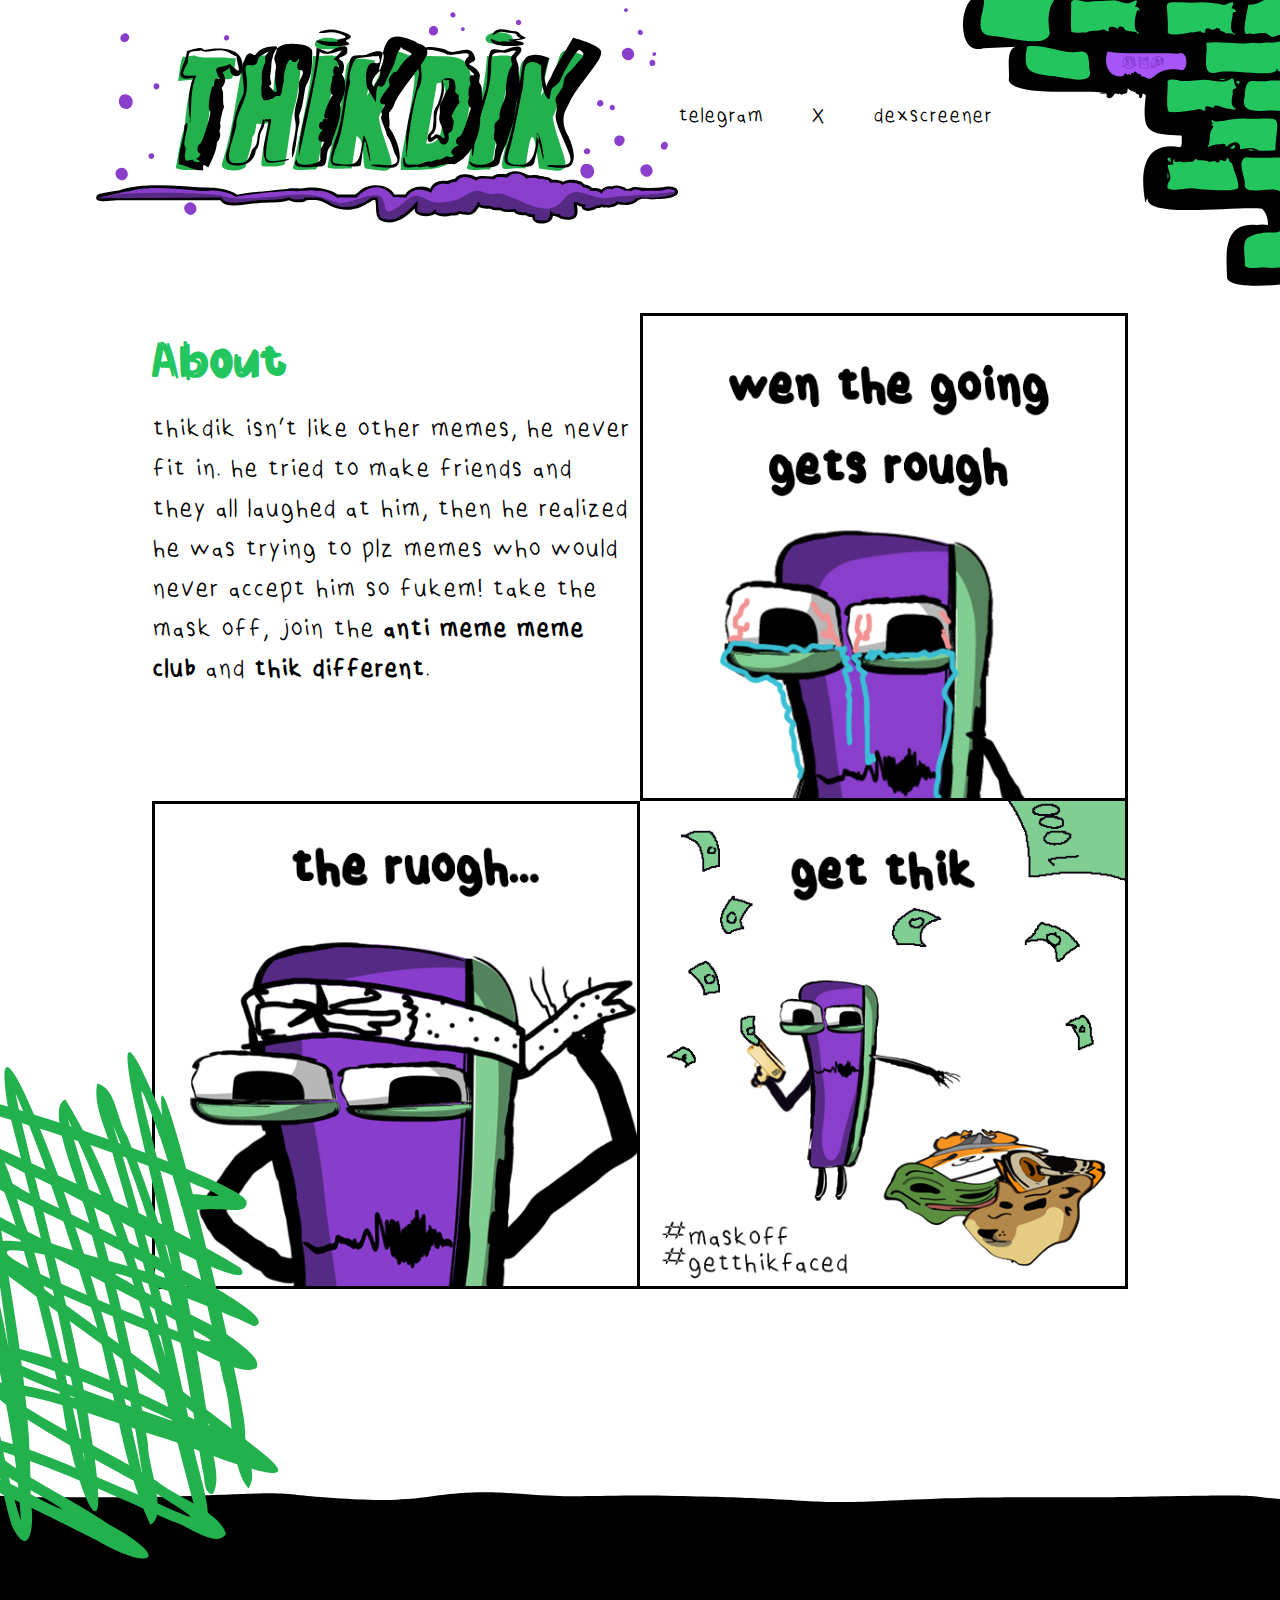
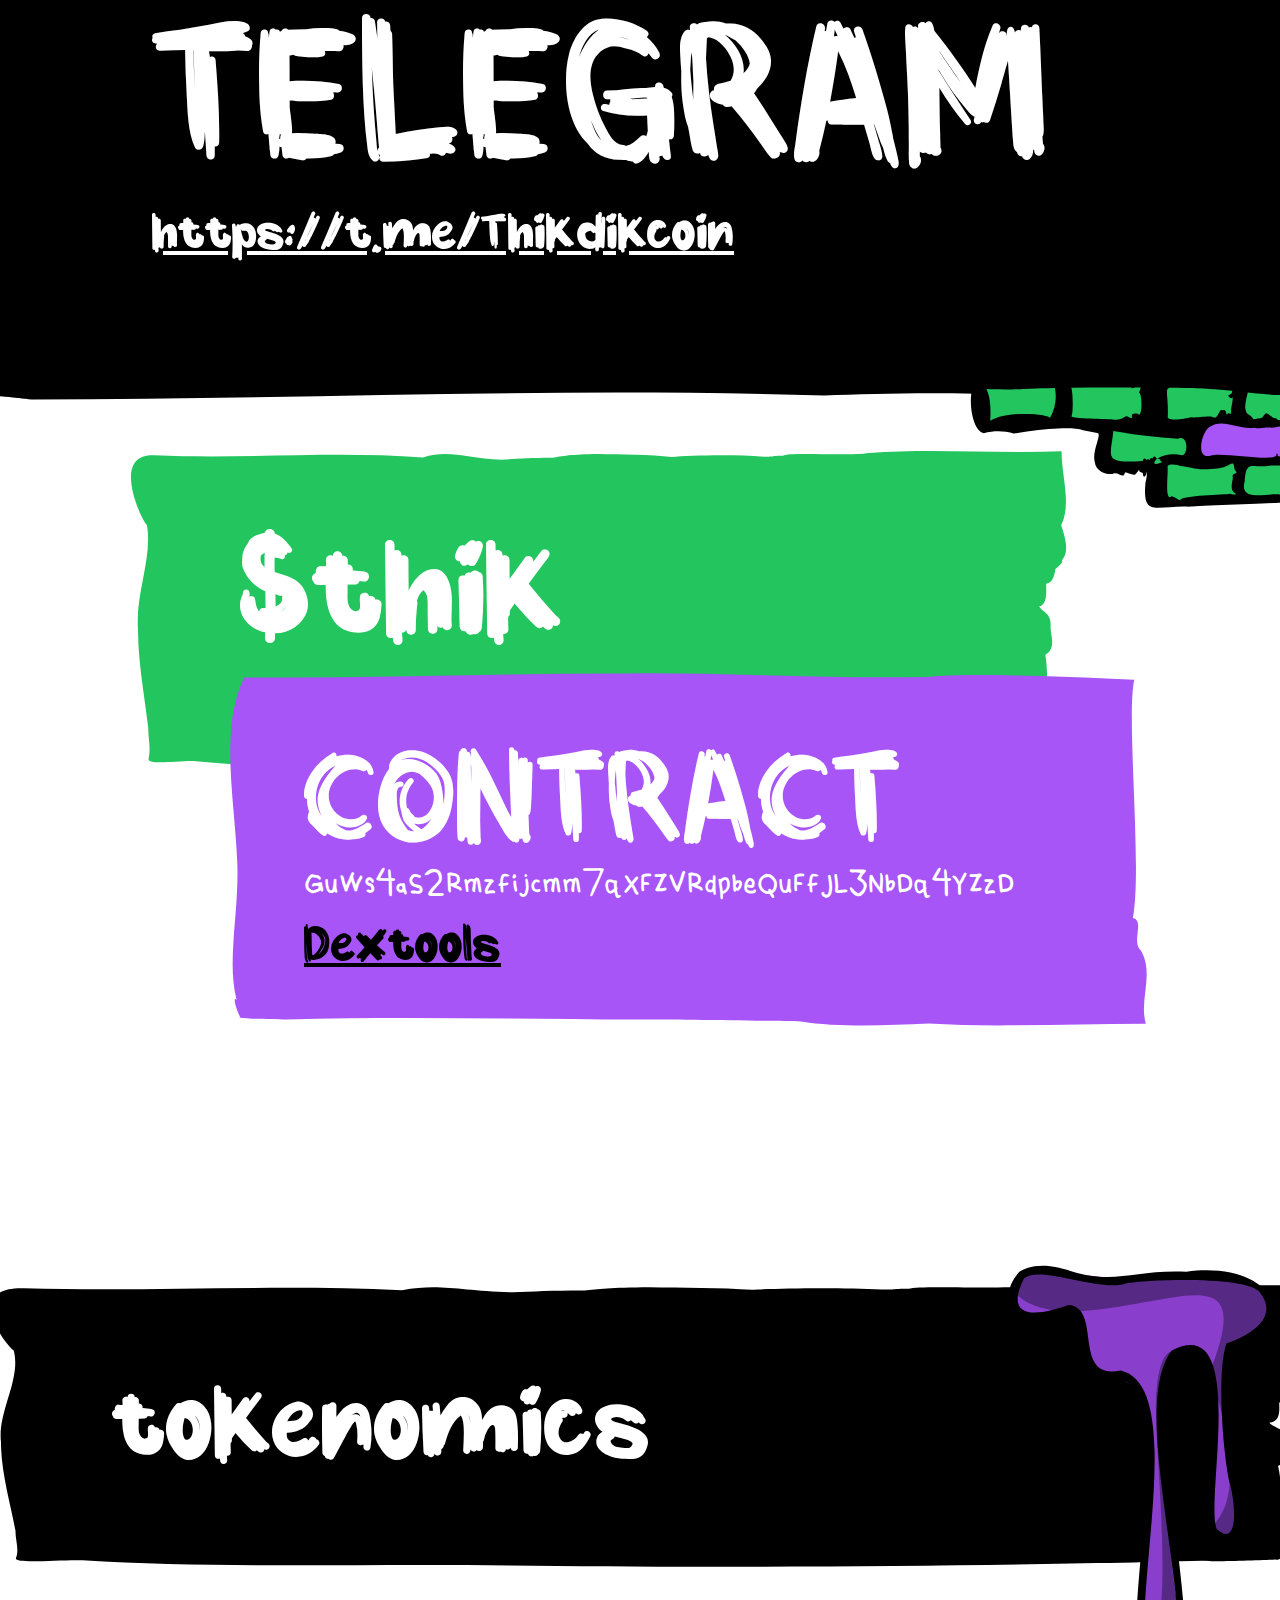
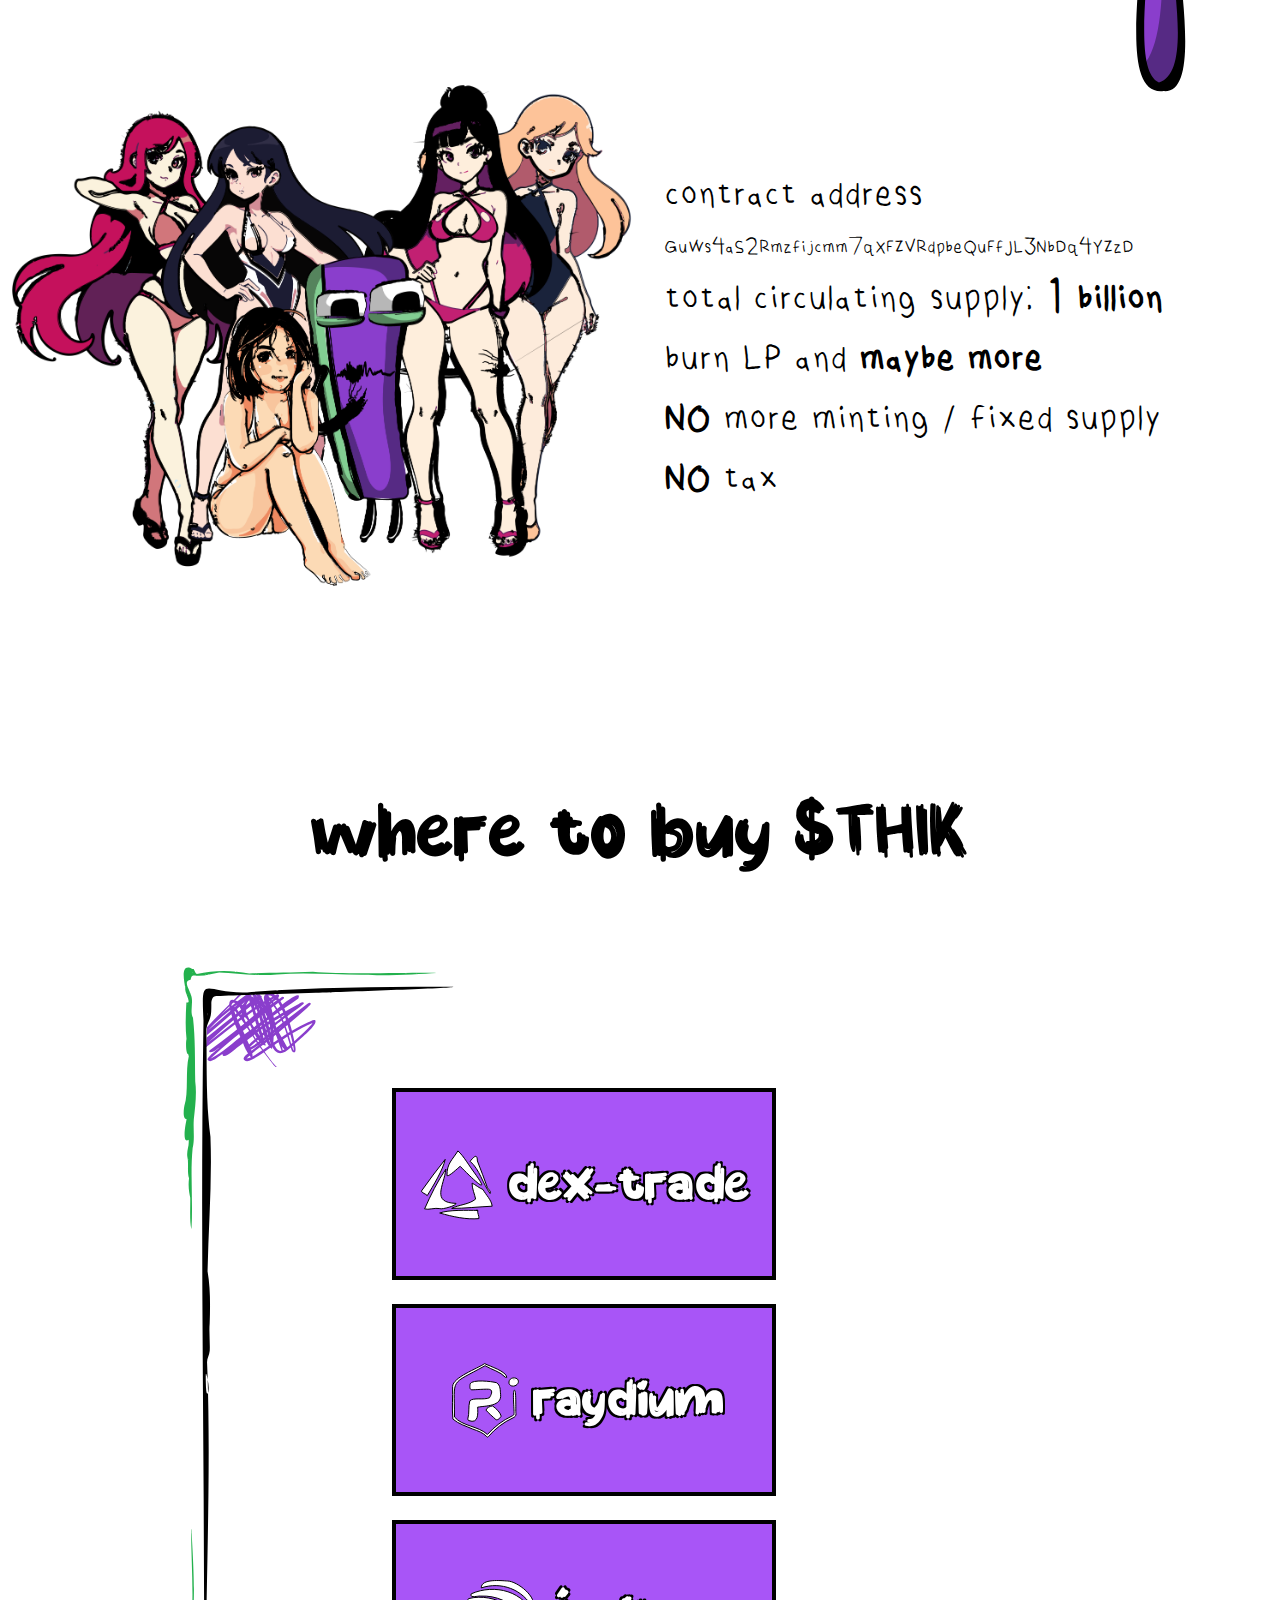
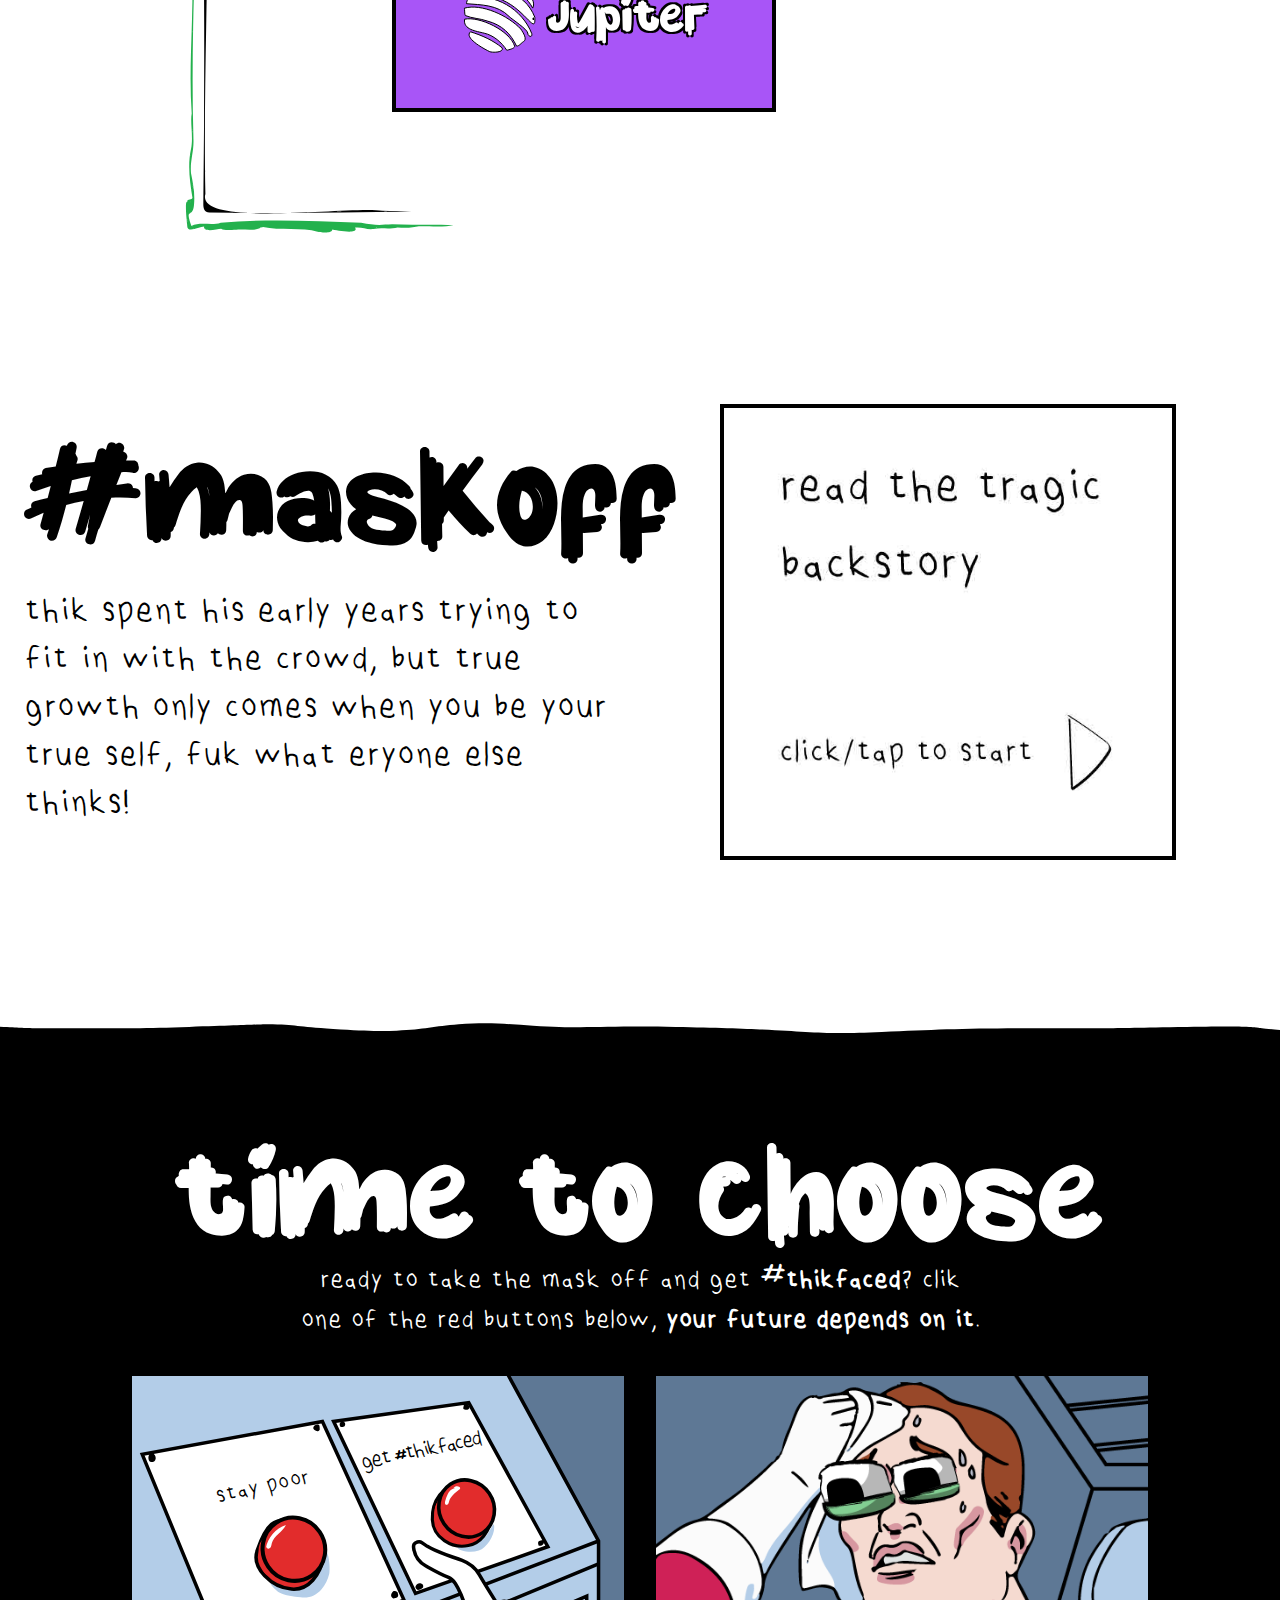
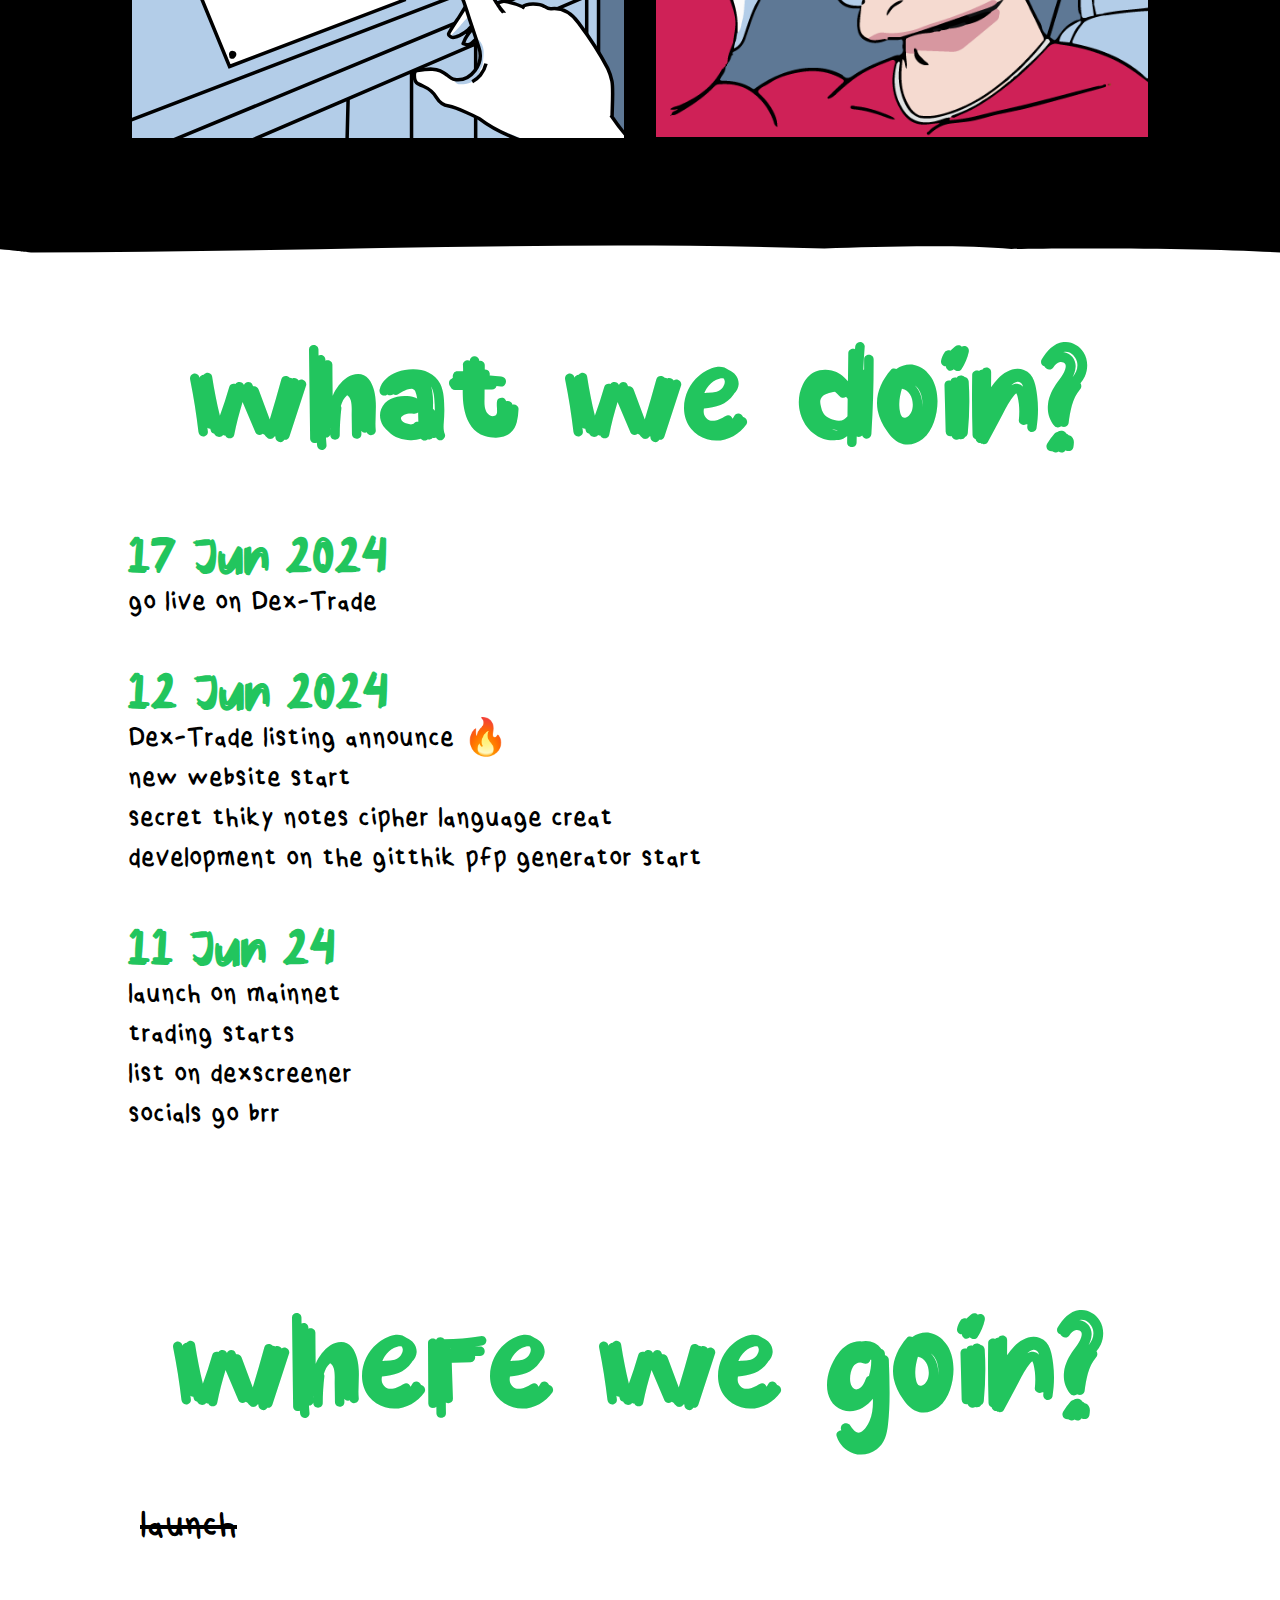
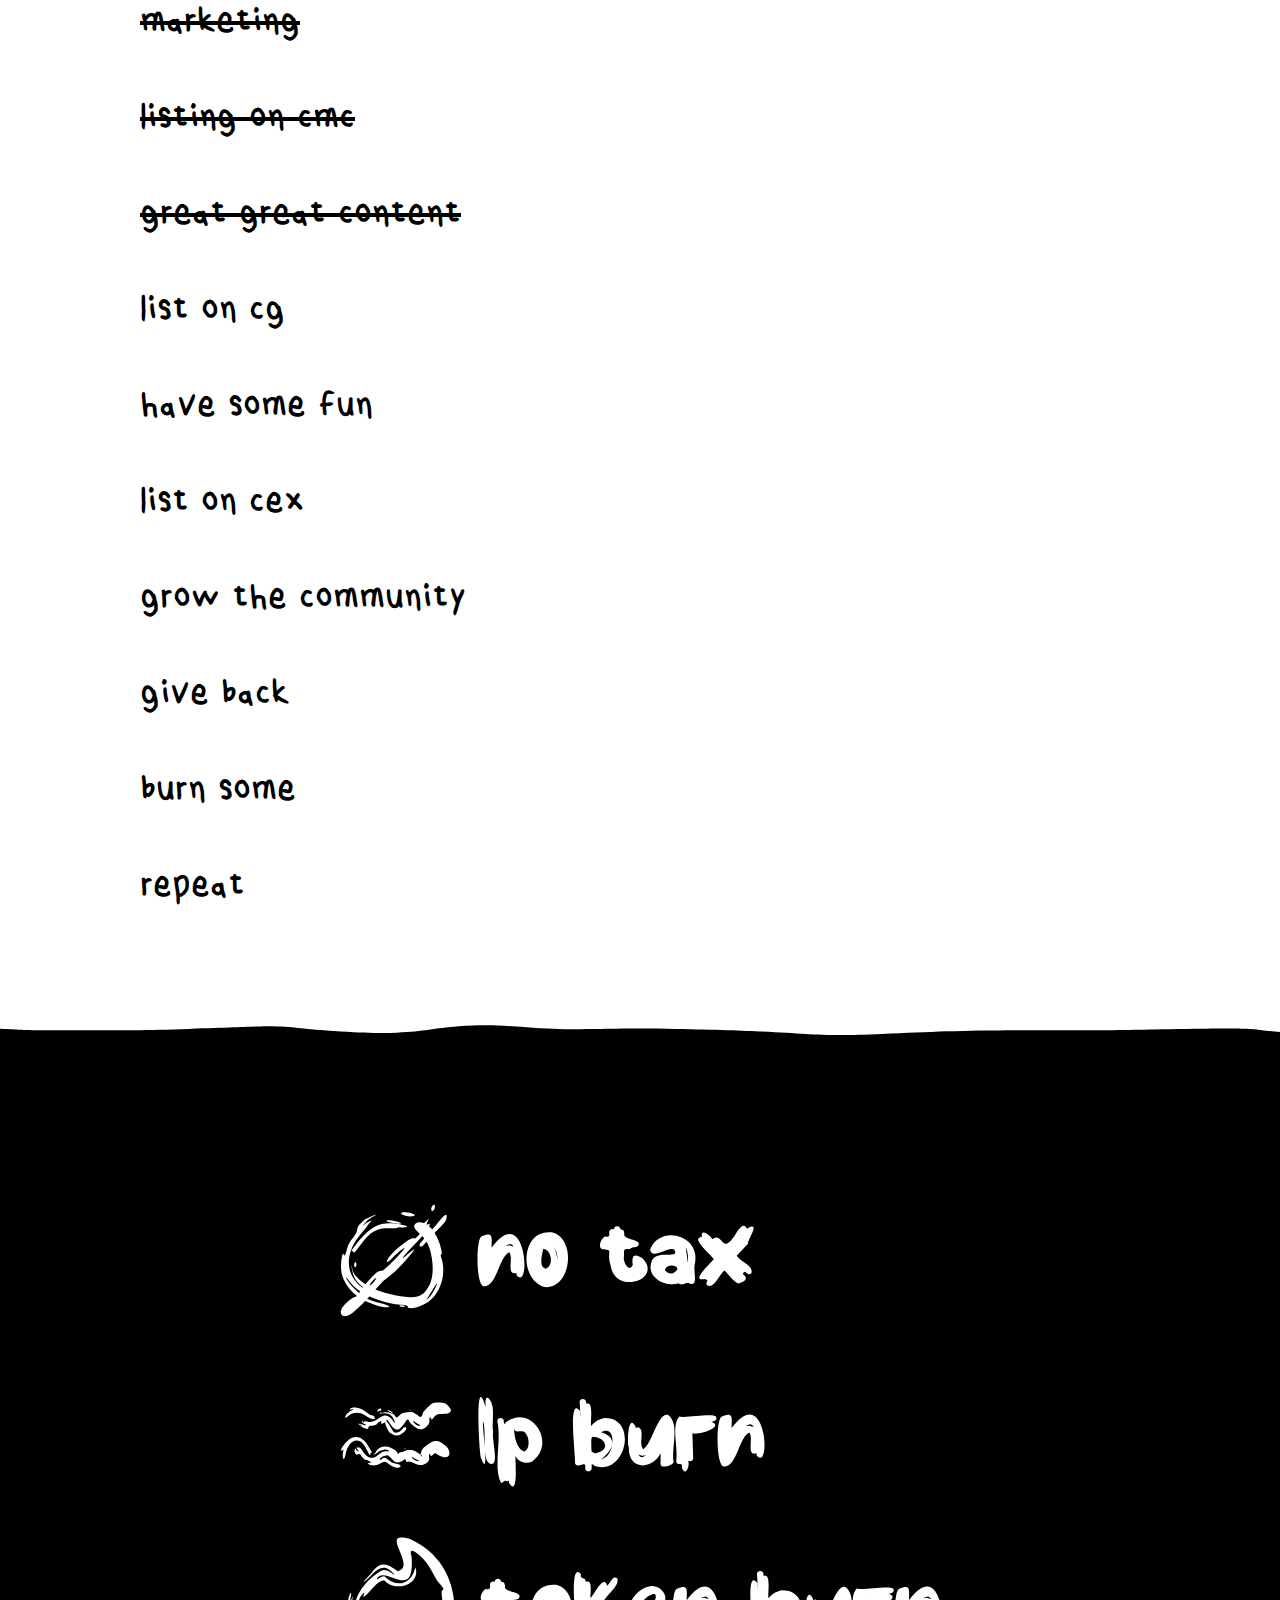
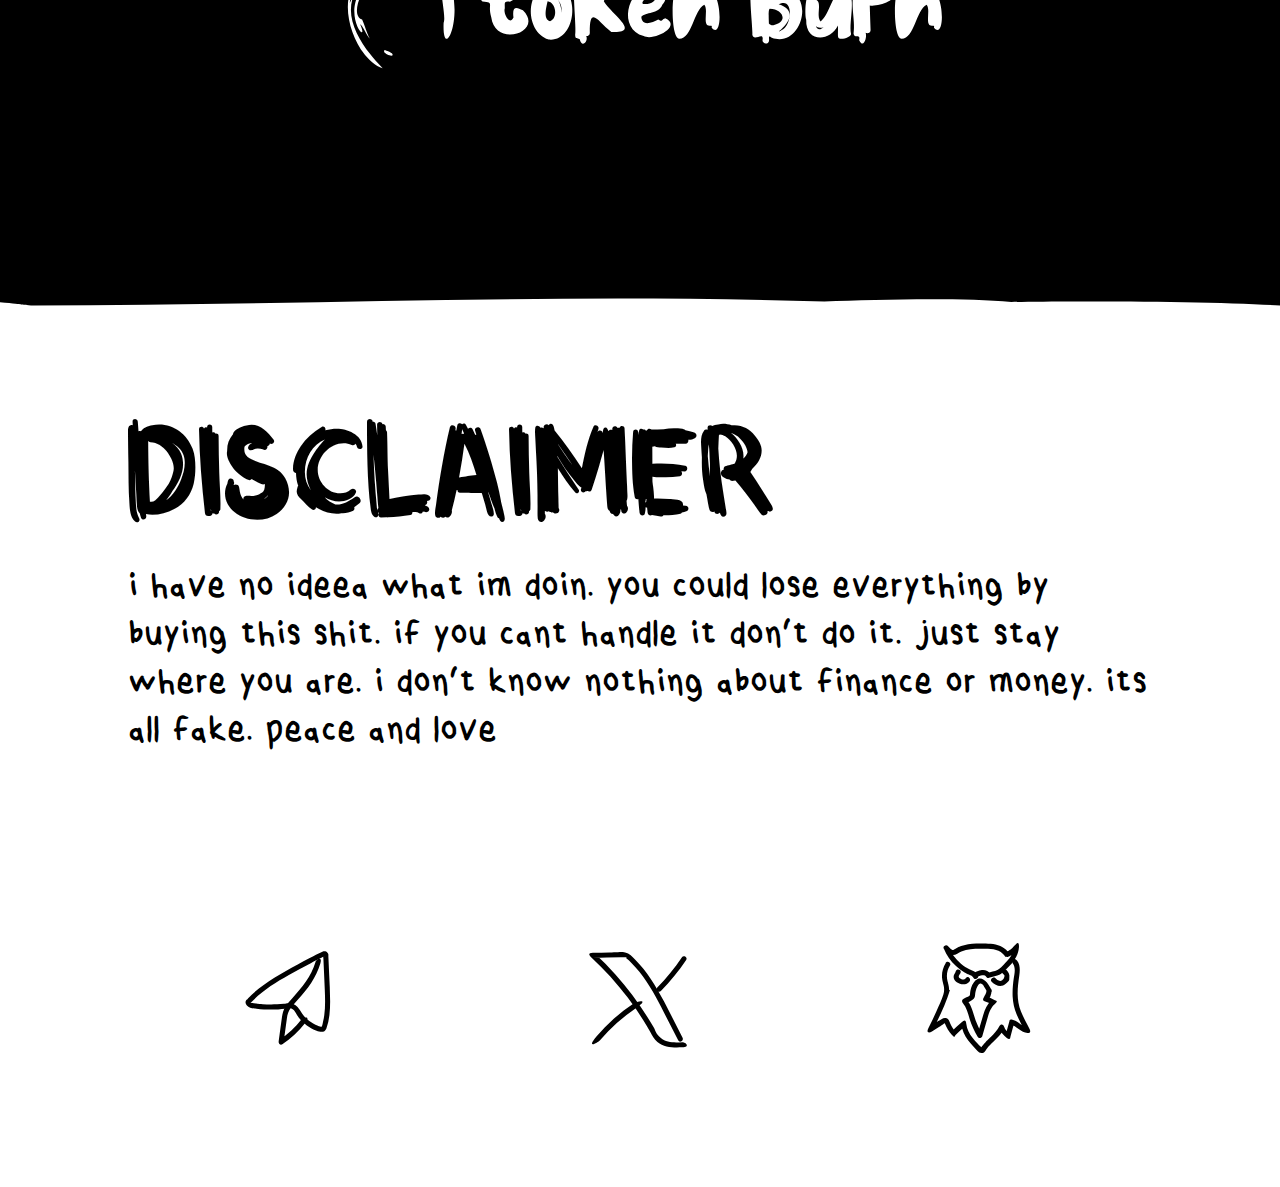
==== commit 6c4fd299: "Update index.html" ====
--- a/index.html
+++ b/index.html
@@ -32,7 +32,7 @@
 		<link rel="modulepreload" href="./_app/immutable/chunks/each.CNad3Y1X.js"><title>Thikdik | Grab your Solami my dudes, sh#ts about to get thik</title><!-- HEAD_svelte-vwfd42_START --><!-- HEAD_svelte-vwfd42_END -->
 	</head>
 	<body class="w-full h-full overflow-x-hidden" data-sveltekit-preload-data="hover">
-		<div style="display: contents">    <div class="relative pb-12 lg:pb-32"><div class="flex flex-col lg:flex-row justify-between items-center max-w-4xl 2xl:max-w-7xl mx-4 lg:mx-24"><h1 class="sr-only" data-svelte-h="svelte-138q943">THIKDIK</h1> <svg class="max-w-xl w-full lg:max-w-2xl " viewBox="0 0 1023.7 409.3"><path d="M595.7 45.9c-11-2.5-14.5 15.3-3.2 16.5 9.9 1.3 13-14.1 3.2-16.5Zm36.2-17.4c2.1-3.7-2.3-8.8-6.2-6.6-6.9 4.3 1.8 13.5 6.2 6.6Zm109.4 6.8c-6.9 4.3 1.8 13.5 6.2 6.6 2.1-3.7-2.3-8.8-6.2-6.6Zm214 17.5c-6.9 4.3 1.8 13.5 6.2 6.6 2.1-3.7-2.3-8.8-6.2-6.6ZM906 185c-6.9 4.3 1.8 13.5 6.2 6.6 2.1-3.7-2.3-8.8-6.2-6.6ZM227.9 71.1c4.6 1.7 8.7-4.1 5.1-7.7-5-5.8-11.8 5.1-5.1 7.7Zm419.8-22.2c-2-2-6.1-.4-5.8 2.6.7 6.1 9.7 2 5.8-2.6Zm286.9-33.3c-2-2-6.1-.4-5.8 2.6.7 6.1 9.7 2 5.8-2.6Zm49.9 77.2c-2-2-6.1-.4-5.8 2.6.7 6.1 9.7 2 5.8-2.6ZM54.4 191.7c12.1-2.1 13.8-19.9 2.6-24.6-20.7-8.1-22.8 25.9-2.6 24.6Zm814.3 97.6c-20.7-8.1-22.8 25.9-2.6 24.6 12.1-2.1 13.8-19.9 2.6-24.6Zm-763-142.9c-5.9.3-6.1 9.9-.4 10.9 7.9 1 8.4-11.2.4-10.9Zm872.4-41.1c-5.9.3-6.1 9.9-.4 10.9 7.9 1 8.4-11.2.4-10.9ZM859.9 270c3.5 3.7 11.2-.4 9.4-5.4-3.3-9-16.5-1-9.4 5.4Zm29.6-93.4c-6.5-4.1-12.2 7.7-5 10.3 6.7 2.5 11.4-6.7 5-10.3Zm73.7 113.8c-15.3 7.9 3.5 29.7 13.5 16.4 7.1-8.9-3.1-22.5-13.5-16.4Zm-802.4 67.1c-15.3 7.9 3.5 29.7 13.5 16.4 7.1-8.9-3.1-22.5-13.5-16.4Zm769.9-272c-15.3 7.9 3.5 29.7 13.5 16.4 7.1-8.9-3.1-22.5-13.5-16.4ZM40.1 296.6c-15.3 7.9 3.5 29.7 13.5 16.4 7.1-8.9-3.1-22.5-13.5-16.4Zm6.8-223.1C53.5 77 61.4 68 57.3 61.8c-7.7-10.6-21.4 6-10.4 11.7ZM102.1 273c-1.9-5.9-11.8-3.1-9.4 3.1 1.8 6.5 11.7 2.9 9.4-3.1Zm819.2-34.8c-9.2-.8-12.6 10.8-7 16.5 12.2 10.1 24.3-15.8 7-16.5Zm81.8 12.1c-7.8-4.1-14.3 9.9-5.4 12.6 7 2.3 11.3-9 5.4-12.6Z" fill="#8a3ecc"></path><path d="M155.5 226.9c3.2-28.8 5.3-57.5 13.8-86.4l-25.1 1.8c2.3-1.7 3.7-46.7 11.3-42.5 6.6.3 17.1-5 21.9-.6 16 3.7 39.6.5 57.5 2.7 5.4.3 9.3.6 11.5.8-2.6 3.8-2 37.9-10.6 36.1-8.1.9-14.4.5-22.1-1.1-2 8-2.2 22.9-8.5 29.3-4.1 4.5-16.4 139.1-30.7 131.9-11.1 0-24.3 1.6-34-3.3 1.2-5.8 10.4-66.2 15-68.8Zm176.2 62.5c-11.7 4.8-27.1 3.6-39.6 3-5.2.9 10.3-74 10.3-76.2-2.2.5-10 2.6-12.1 2.1-2.4-.1-7.5-2.2-8.5 1.2-.6 4.3-1 11.1-3 15.7-1.1 1.7-5 7-4.2 9.1-.5 15.7-9.2 33.1-11.2 48.4-4.6 9.3-45.6 10.9-42-4.2 10.6-32.4 17.2-65.3 23-98.9 4-19.8 10.9-74.3 20-91.9h38.1c-2.5 17-12.3 60.3-9.7 77.1h16.9c4.6-22.4 2.6-48.5 11.6-70.3-1.1-5.4 36.4-1.4 38.3-2.6 5.5 8.9-1.1 19.3-.6 29-2.7 20.6-4.9 42.3-11.2 61.9-5.2 17.8-10.6 77.1-16 96.6Zm16 1.5c9.2-48.1 32.2-144.6 33.9-192.7 8 3.6 55.4-9.5 46.3 12.1-17 55.7-27.1 119.4-37.2 177.5-1.7 7.5-.6 7.7-5.1 10.9-3.8-3.1-48.3 7.4-37.8-7.9Zm37.5-214.4c4.1-17.1 63.1-11.4 43.9 9.4-6.9-2.1-47 6.7-43.9-9.4Zm88.1 220.1c-5.6-15.4.7-50.4-15.1-57.2l-8.5 57.2c-2.2-.6-43.3 2.4-42.3-3 2-17.2 24.7-116.6 28.7-135.8 6.1-47.2-4.5-61.1 54.4-51.4-1.4 7.7-12.7 53.9-13.9 61.4 50.3-64.4 11.6-97.4 78.6-68.7 6.4 5.5-11.1 17.4-13.6 24.5-16 25-32.2 55.5-44.2 82.6 3.6 25.2 14.8 49 21 73.6 9 31.1-26.5 18.1-45.2 16.8Zm62.9-9.9c.7-11.7 28.7-147.1 23.4-154.9-2.1-8.9 5.9-32.7 5.9-32.7 5.8-.2 17.8-.9 24.2-.6 22.8 1 41.6-1.9 57.9 8.8 25.4 21.1 5.2 100.8.3 131.1-9.4 64.9-57.3 60.6-111.5 60.6l-.3-12.4Zm63.2-139.5L581 252.8c30.2.8 26-29.8 29.9-49.9 14-72-11.5-55.7-11.5-55.7Zm54.4 143.7c9.2-48.1 32.2-144.6 33.9-192.7 8 3.6 55.4-9.5 46.3 12.1-17 55.7-27.1 119.4-37.2 177.5-1.7 7.5-.6 7.7-5.1 10.9-3.8-3.1-48.3 7.4-37.8-7.9Zm31.7-224.2c4.1-17.1 63.1-11.4 43.9 9.4-6.9-2.1-47 6.7-43.9-9.4Zm93.8 229.9c-9.3-79.1-15.7-68.7-23.6 0-40.7-3.5-47.5 14.3-37.5-30.2l23.9-108.6c2.5-4.4.7-54.4 12.1-51.4 13.6-3.1 28.9-4.1 42.3 0-1.4 7.8-12.7 53.9-13.9 61.4 49-61.3 11.8-98.1 78.6-68.7 6.3 4.4-5.3 10.8-7.7 16.3-19.5 27.1-36.3 60.5-50.1 90.7 3.6 25.2 14.8 49 21 73.6 9 31.1-26.5 18.1-45.2 16.8Z" fill="#23b14d"></path><path d="M181.5 253.9c-3.7 3.1-5.7 17.1 3.7 16.4-2.2.4-3.5 4-4.2 6.3-1.3.9-3.7.8-4.7 3.4 0 0 5.2.4 6.2 5-1.9.9-15.2-1-10.5-3.5-4.1-2.8-15.7 5.5-14.8-2.5-3.6-5.4 3.5-17.2-1.1-22.6-4-6.1 13.5-54.7-.7-35.5.2 24-11.7 45.1-9.8 67.8 13.7 1.8 28 12.6 42.9 10.6-.7-11.9.3-10.3 8.9-4.6 6.1-13.3 14.8-28.4 15.3-44.5 5.1-3.6 7.6-13.8 4.3-18.8 1.5-5 3.2-11.7 1.1-13.5 1.5-10.9 3.4-20.2 7.1-30.2-3.7-12.9 1.1-21.8-4.3-33.1 15.6-16-3.5-29.4 4.2-28.2 3.6-3 7.5-4.2 10.3-7.7.5 24 27.3 17.6 22.5-4.5-1.6-34.3-45.9-30.1-67.6-26.4-6.8-7.9-22 .6-30.5 1.8-.2 23.4-31.2 55.2 11.3 47.3-10 23.8-9.2 56.5-5.3 74.2-.6-2.1-1.6 4.6-.3 5.6 3.6-28.5-1-55.9 10.7-84.1-26.9 1.6-27.3.6-14.6-22.7 2-22.9 2.1-18.1 24.2-20.9 4.6 5.9 30.6-4.4 41.4 1.2 7.9 1.1 13.1 7.7 20.2 9 .7 18.2 13.9 37.9-11.9 13.2-17.8 9.9-33.4-1.5-17.3 26.7-15.9-6.8-7 17-13.6 13.1-2.9 6.4-9.8 39.5-3.4 44 1.5 3.1-15.4 62.5-19.7 57.6Z" fill-rule="evenodd"></path><path d="M345.1 107.6c3.3 3.2 7.3.8 10.1-2.6.7-.6 1.5-2 2.3-1.8.3 3.3-2.5 5.8-3.1 9.7-.5 2.6-.6 5.5.4 7.9 1.2 3.4 5.4 2 7.9 3.1 4.8 5.7-5.1 16-5.7 22.5-.5 2.4-.4 5-.3 7.5 1.1 18.7-10.3 37.3-6.8 56.1 5.9 21-8.9 46.7-4.5 67.8 7.8-17.5 6.9-41.2 11.8-59.3 2-5-.4-10.8 0-15.6 7-15.8 7.7-32.2 10.9-48.2.6-2.8 1.7-5.4 3.1-7.8 9.5-15.9 8.8-34.8 9.2-54.1 0-2.4-.2-4.9-1.7-6.7-3.5-4.2-9.8-7-15.4-7.6-23.8-3.2-46.6-4.3-52.5 22.2-2.9 7.7-2.1 15.2-2.9 22.7-.8 5.5-2.5 11.3-1.1 16.8.5 2.3 1.7 4.4 1.5 6.5-1 6.4-6.9 1.9-3.3 4.9 3.9 3 12.1 16.8 12.6 7.3 0-2.3-.5-4.8-1-7-3.3-12.2-.4-24.1-.1-36.2.3-4.6-3.2-8.4-2.7-13-.9-4.6 10.7-22.5.5-21.2-12.6.6-25.6 3.8-32.1 12.5-.9 1.1-1.9 2.5-3.2 2.7-2.1.4-5-2.7-8.1-2.9-5.6 0-7.1 7.3-9.6 11.3-10.2 18 1.2 39.9-1.8 58.4-.4 2.7-1.5 5.3-2.8 7.7-11.2 21.3-14.4 43.6-19.5 67.1-1 4.3-1.1 8.4-2.3 12.8-2.2 11.3-13.3 29-.4 37.2 20.6 8 44-1.1 46.7-23.7 0-1-.8-.6-.7-.4 1.1-.2 2.3-2 3.3-3.4 4.5-7.2 3.2-17.7 5.5-25.9.6-2.6 2.1-4.8 3.5-7.1 2.2-3.8 3-8.2 3.7-12.5.2-1.3.2-2.7-.7-3.7-1-1.1-2.2-2-2.3-1.6.2.8.9 2.7 2.1 2.5.8-.2 1.8-2.1 1.5-2.9-.6-1.3-2.5 0-3.4.4-2 .6.1 1.7 1 2.4 3.2 2.4 9.8-1.2 8.5 4.8-2.5 21.6-15.3 48.8-3.6 67.7 7 2.8 23.9.1 31.3-1.7 1.9-.6 3.8-.7 5.8-1.5 1.6-.5 4.9-2.4 1-1.9-10.9 1.6-36.6 9.1-38.6-3.7-.3-20 4.9-42.1 8.8-62.8.3-1.4.6-3.6-1-3.9-2.2-.4-6.5 1.4-9.1 0-.4-.2-.7-.7-1.2-.5-1.1.2-3.6 1.5-3.7 3.3-.6 8.7-6.4 15.8-8.1 24.2-1.5 7.7-.8 17.7-6.2 22.4-2.2 1.8-4.2 4-5.1 6.8-5.8 20.6-11.6 22-31.8 21.2-21.3-2.8 8.7-59.7 5-72 3.4-21.3 18.3-39.1 18.8-61.6.8-7.7 0-15.1-1.6-22.9-.7-4.2-1.7-9.9-.2-13.2 3.1-6.2 11 1 17.4-3.9 4.2-3.4 2.8-9.8 6.5-13.3 1.3-.6 20.5-13.6 14.7-6.7-9.2 9.1-1.7 12-5.7 19.2-5 7.8-5.7 22-4.8 32.1.1 2.1-.2 4.1-.6 6.2-.9 3.8-.9 25.2 4.4 25.7 6.7-.1 14.9-1.5 19.3-6.3.5-.6 1-1.1 1.8-1.2 2.9-.3 6.5 1.4 8.2-1.9 2.6-4.2 2.7-13.8 4.6-20 .7-2.3 1.3-4.3.9-6.6-1.5-2.4 6.4-45.7 14.5-32.9h.1Z" fill-rule="evenodd"></path><g fill-rule="evenodd"><path d="M411.5 73.5c-4 0-8.3-.8-12.4-1.4-3.5-.7-16-1.7-9.9 2.4 4 2.5 8.5 4.3 13.4 5.2 3.2.6 6.6 1 10.3 1.2 9.9.4 22.5.9 30.8-2 1.4-.6 2-1.2 1.8-2.1-.5-2-6.5-3.4-5.6-5.5.9-1.4 3.6-2.2 5.7-3.3 6.8-3.2 0-7.3-4-8.9-12.3-5.4-26.7-9.3-40.6-5.5-5.6 1.4-12.9 4-6.9 4.4 5.6.3 12.4-1.2 18.4-1.3 5-.2 10.1.6 14.7 2.1 2.9 1.2 12.3 3.3 11.7 6.5 0 3.3-19.5 4-13.8 6.7.5.2 1 .4 1.4.6 1.6.7-4.9.8-5.4.7-3 0-6.1.3-9.6.3h-.1Z"></path><path d="M395.1 214.7c-4.8 4.4-3.5 13.7 4.2 13.5-7 5.5-14.4 23.6 2.1 20.8-7 21-5.9-1-6.9 29.9 5.8 9.9-47.5 18.6-40.6.3-17.4 20 26 14.6 37.5 13.5 22.5 3.7 7.5-25.2 22.5-36.6 4.9-25.7 20-46.6 15.2-72.6 8.2-14.9 14.8-38.9 3.4-52.7 5-6.9 5.7-20.7-1.8-24.7-12.7-6.5 14.2-4.6 11.2-17.7 3.2-15.1-24.7-2.7-30.3 1.9-8.3 3.1-14.9-5.3-23.8-5.7-.3 59.6-31.8 136.6-31.1 191.4 9.8-43.3 30-135.9 36.8-185.1 19.5 15.2 59.4-21 24.3 13.9.3 0-.6.6-.6.6s.6-.1.3 0c5.5-.9 8.2 5.3 9.4 10.1 2.3 7.1-6.5-2.8-7.4 2-2.8 2.3-3.3 16.9-.3 12.2.8 3.3-3.7 2.3-3.5 6.7-.2 9.8-7.3 24.2 0 30.6 2 1.2 0 2.5-1.4 2.2-2.7 6.8-22.7 43.3-5.9 39.8-13.9-2.8-6 6.8-13.3 5.7Z"></path></g><path d="M524.3 126.8c-18.7 17.6-2.3 21.2-9.3 26-4.9 7.5-27.1 31.1-7.2 30.6.6 4.3-3.9 7.4-5.8 12.2-.5 1.8 2.9 9.7-.1 7.7-3.2 4.9 8.2 24.3 9.7 34.8 7.5 9.8 9.9 21.1 14.1 32.8 14 20-9.2 21.1-24.2 18.8-38-1.7-4.6 6.5 12.3 4.8 37.8 6.7 14.6-55.7 1.9-70 2.2-8.4-.9-17.4-.3-26.3 4.4-4.5 9-11.3 10.3-18 14.9-29.8 41.8-55 56.9-84.5 2.4-11.6-6.6-17.1-16.5-19.3-2.6-3-6.7-4.4-10.4-5.8-51.4-21.5-46.8 14-57.9 50.9 8.5 11.2-8.4 25.6-9.2 32.1-2.8-5.6-7.5-11.2 10.4-28.5 9.4-23.8 15-43.1-18.8-31.1-12.9 7.9-33.2-4.6-34 16.5-10.7 46.8-9 97.4-27.8 142.2-2.2 13.4-15.3 39.8 7.5 39 12.7-.9 28.4 3.1 39.4 0 3.1-8.3 6-63 10-35.5 2.2 11.2 4.8 19.7 6.6 28.6 3.1-2.9-4.7-39.3-11-46.8-9.2 40.3.2 58.4-51.4 49.2-6.9-3.8-.1-16.1.5-22.2 18.1-36.7 15.8-82.1 27.4-121-4.4-7.7 2.4-31.4 8.8-39.9 7.3-3.3 19.1-2.6 27.9-4.5 3.7-1.6 10.6.5 13.4-1.7 0 2.4 5.7 14.3-4.2 13.4-18.7-6.7-19.4 21.6-17.5 36.5-1.4 6.6 13.8 26.6 16.6 32.1l.6-16.4c3.1-25.3 6.6-.5 15.8-17.5 5-13.1 9.6-20.4 15.7-33.5 3.7-10 3.9-19.6 11-27.2.4-.4-.8-1.4-.3-1.7 2.1 1.1 1.9-2.3 4.2 2.7 5.4 2.9 11.4 4.2 16.1 8.7-6 6.4-12.6 10.4-17.6 18.1-4.3 3.8-8.4 16.6-13.4 13.7Z" fill-rule="evenodd"></path><g fill-rule="evenodd"><path d="M639 181.7c1.8-2.6-1.1-4.9-1.3-7.5.2-5.9 2.6-5.9-3.7-9.7-2-1.1-2.6-3-2.1-5.1 1.2-4.7.3-9.7-.8-14.6-1.1-8.2-11.6-8.8-17.7-6.6-7.2 2.9 5.9 3.7 7.7 2.3.3-.1.5-.2.6-.3 0 0 .1 0 0 0 0 .1-.6.6-.9 1.8-.2.8-.1 1.8 0 2.7.3 2.7.5 5.5 0 8.1-1.2 4.1-5 7.1-6.5 11.1-1.6 3.7-2.7 7.6-4.8 11.4-2.3 4.2-5 8.6-5.1 13.4 0 2 .2 4 .4 6 .5 4.8-1.6 9.7-1.1 14.8.2 2.3.7 4.6 1.6 6.8 2.7 4.9 4.1 10 5.2 15.4.7 2.9 2.4 6.5 2.7 8.9.3 1.3-.1 3.3-1.9 2.5-4.4-2-10.1-10.9-16.4-4.9-1.8 1.4-3.9 4.4-5.9 3.7-1-1.7 1.4-4.2 2.5-5.6 7.6-6.9 7.1-15.7 7.1-25.4 0-7.2 1.2-14.2 3.9-20.9 7.3-17.9 12.5-27.2 7.9-47.1-.4-2.5-1.6-5.5-2.2-.8-.5 3.5-.1 8.5-.2 12.3-.3 8.9-3.3 19.6-6.7 28.6-2 4.5-5.3 7.8-6.6 12.5-1.2 4.6-.5 10.3-.8 15.3-.1 2-.4 3.9-.6 5.8-.6 3.6-.3 7.2-1.6 10.6-1.6 4.9-7.2 7.7-8.3 12.9-1.4 5 1.7 12.3 7.6 9 8-4.9 8-10.4 13.8.5 5.1 9.2 15.4 3.4 15.7-6.6 0-1.8-.3-3.8-.5-5.6-.1-1.4-.3-2.4.5-3.4.9-1 3.2-1.3 4.5-2.7 1.6-1.5 2-3.5 2.4-5.6.4-3.6 1.9-7.6 1.8-11.4 0-1.4-.4-2.7-.9-3.8-1.3-2.8-3.7-4.5-2.4-7.6.5-1.4 1.5-2.9 2.2-4.3 2.1-3.6 3.9-8.4 6.2-11.4 1.3-1.9 3.3-3.5 4.5-5.4Z"></path><path d="M637.4 241.2c-5.2 3.4-6.1 12.3 1.1 14.2-7.1 1.9-20.4 11-8.9 17.8-2.3 5.1-10.2 2.5-12.9 1.8-4.9 2.3-7.2 4.6-12.5 6.1-5-1.8-11 3.1-14.9 3.5-9.2-2.3-16.1 4.5-23.8 5.1-13.2-1.8-21.8 5.2-22.4-11.7-4-4.4-3.3 7.6-2.4 11-.7 10.8 18.9 2.4 26.1 4.6 5.7 2.1 11.9-1.7 17.2-1 2 2.6 9.4 2 12.6.6 12.4-3.7 19.8-5.4 34.1-4.3 30.6-13.8 46.8-53.7 45-83.5 6.6-18.3 3-32.6 2.9-50.1-2.3-12.1-6.8-5-3.2-21.5-.7-11.4-11.5-15.9-19.5-21.3 4-2.9 11.2-3.9 11.2-9.6-7.1-32.2-35.7-1.7-51.6-15.4-38.4-11.5-58.7-4.3-47.2 39.9-4.7 40-25.8 89.6-22.5 128.9 0 4-2.1 14.7.8 13.3-1.5 2.2-2.3 3.4-.6 7 4.3-38.6 9.1-79.9 19.7-118.5 24.1-29.8-27.4-90.6 49.3-64.1 8.8 8.7 46.6-8.9 39.8 5.8-21.8 17.3 27 33.9 4.1 32.6-5.7 9.1 3.9 16.9-1.8 18.5-1.7 6.1-3.3 14.9-.6 21-4.8 6.2-.6 16.1 3.2 18-3.9 7.6-13.2 51.2-22.3 51.3Z"></path></g><g fill-rule="evenodd"><path d="M719.6 72.8c-3.6-.2-7.1.9-10.7.7-4.3 0-10.1-4.3-13.5-5.2-1.3 0-1.1 1.3-.8 2.4 3.3 8.4 13.2 8.4 21 9.6 5.2 1.1 35.6 1.8 36.9-3.4-.7-2.8-7.3-4.1-11-5.1-2.1-.5-3.5-.8-3.2-1 2.2-.7 8.1-.9 11-1.5 4.3-.9 7.2-2 5.9-3.5-1.9-1.5-4.8-1.9-6.7-3.5-2.6-2-3.2-4.6-6.5-6.1-5.5-2.1-12.4-2-18.1-3.3-4.6-.8-9.1-2-14.1-1.3-4.3.6-8.9 2.8-11 6.6-.6 1.1-1.6 3.1-.4 3.5 1.1 0 1.9-.8 2.9-1.4 2.2-1.4 5.7-3.6 9.4-4.1 3.7-.5 7.6.2 11.3.8 4.7.8 9.7 1 14.2 1.8 2.5.4 3.1 1.6 3.6 2.9.5 1.4 1.6 2.5 3 3.2 2 1.2 5 1.7 3.5 2.3-5 1.5-11.2 1.6-16.4 2.2-5.2.5-7.5 1-.7 2.1 10.1 1.6 8.8 1.6-.4 1.2-.7 0-1 0-1 .6 0 .3-.8.3-1.9.2-1.7-.2-3.3-.4-5.9-.5h-.1Z"></path><path d="M702 216.6c-2.5 5.1-.3 10.6-1.1 16.1-.3 3.2-1.6 6.6-1.3 9.8 1.2 6.5 6.8 8.8 4.1 16.1-2.7 6.4-1.9 14.4-3.5 20.6-5.3 11.4-27.3 12.7-37.3 8.3-2.7-1.4-5.7-5-6.4-2.6 2.3 13.4 22.7 9.2 32.9 9.3 7.4-.4 17.4-.4 20.4-8.5 2-10.9 6.1-22.2 11.6-32.2 3.5-11 6.7-22 10.8-33 7-16.3 3.4-34.8 10.9-51 6.3-16 0-32 .3-48.4.8-6.5-3.3-12.1-4.4-18.1.9-4.8 6.2-7.1 8.4-11.9 5.5-15.5-17.1-7.8-25-4.4-8.9 4.8-19.9-3.9-27.8 1.9-9.4 17.6-1.7 57.7-12 78.3-10.5 32.4-22.8 74.4-21.3 106.8 3 8 5-28 5.6-30.9 6.4-40.8 27.3-79.4 28.1-121.3 1.7-21.6-4.2-30.9 23.2-28.6 4.1.7 19.4-7.3 20.1-3-1.5 4.4-8.2 7.9-8.7 13.2.2 5.3 4.9 10.1.2 14.8-6.6 10.7-7.5 24.9-9 37.3 2.3 14.3-5.8 26-9.7 39.3-4.3 16.3 4.4 8.7-8.9 22Z"></path></g><path d="M830.8 128.1c-3.4 3.3-6.2 6.9-7.4 11.4-1.3 5.1-.7 8.9-2.5 12.9-3.6 7.3-12.4 16.2-12.7 23.5-.2 3.1 1.3 5.8 2 8.7 1.5 4.9 0 10.4-1.3 15.3-2 9.2 2.7 19.5 5.8 28.3 5.3 13.4 11.6 25.4 16.3 38.9 12.2 26.8-9.4 23.8-28.9 23.2-3.4-.3-14.2.7-4.8 3.1 11.3 1.7 33.7 4.7 39.7-4.6 8.1-13.1 0-35.6-6.3-49.4-1.4-3-3-5.7-4.3-8.6-4.1-8.6-4.8-18.9-3.4-28.4 1.2-6.7 5-12.8 8.3-19.2 12.8-27.5 35.3-49.9 51.4-75.3 3.3-5.2 6.6-11.6 5.8-17.8-1.8-11.3-49.2-23.8-49.2-23.8s-33.6 55.5-36.5 63.4c-1.9 5.8-6.5 11.6-8.6 16.9-1.2 3-1.6 5.2-1.8 5.7 0 .2-.2 0-.2 0-.7-3.8-2.8-10.5-3.2-14.8-.2-3.3 6-33 8.8-34 3-.8-16.5-8.1-25.8-7.1-17 1.4-19.7 7.2-22.4 22.7-7.9 47.1-11.7 95.2-27.5 140.8-1.2 4.2-2.4 8.5-3.1 12.7-.8 4.8-1 9.4.7 12.7 4.8 8.4 18.6 6.8 27.3 7.6 9 .2 21.6 2.8 24.4-8.4 2.7-13.3 12.8-47 3.9-49.5-1.8.9.5 5.6 1.5 8.5 4.9 10.5 6.3 27.5 10.6 37.2.3-.4.1-.9.2-1.5-.3-6.9-2.5-18.1-3.9-25.7-.8-4.6-2-9.9-3.9-13.9-1.2-2.5-3.2-7.4-4.4-4.5-1.7 24.5-3.2 55.5-31.7 54.9-5 0-11.1-.5-15.4-3-5.2-2.9-5.1-9-3.5-14.2 11.2-38 16.9-77.8 25.5-116.4 2.4-12 1.2-25.5 4.3-37.6 4-17.6 29.6-7.7 28.8-.8-1.4 13.2.8 38.6 7.4 50.2 2.1 3.6 6.4 10.3 7.9 2.6 1.3-5.5.6-14.2 6-17.9 10.5-5.9 11-9.5 15.9-20 4.1-8.4 25.9-47.7 30.3-45.1 8.6 4.8 8.2 10.1 1.3 16.7-7.1 7.4-13.4 16.8-21.2 23.6h-.1Z" fill-rule="evenodd"></path><path d="M1024.1 337c-2.9-11-19.4-9.5-27.3-7.5-15.7 1.6-32.3 1.7-47.5-.6-5.4-.8-10.4 3.2-15.8 3.5-2.2-2.9-6.2-3.7-9.4-4.3-5.8-2.1-11.5-2.5-16.8 0-7.1-2.1-16.1 2.7-18 5.8-5.5-3.4-12-3-16.7-3-3-4.5-9.3-5.9-13.2-6.4-3.1-2-5-5.8-9-5.5-8.7-3.8-20.5-3.6-28.7.8-4.3-3.2-11.6-3.8-16.1-3.8-4.7 1.1-5.8-3.4-10.7-4.3-4.7.3-8.6-3.3-13.7-1.9-6.6-3.9-20.4.6-25.4-3.8-9.1-5.9-26.1-7.5-34.8.7-7.1-1.2-19.3-1.4-23.3 3.7-9.7-.3-20.1-2.7-29.9 1.1-9.5-7.2-31.2-7-36.4 3-7.5.2-10.9 5-16.9 3.6-11-1.7-22.9 3.2-26.5 14-13.6-8-35.6-4-44 9.9h-19.2c-8.4-16.6-34.5-19.4-49.1-12.9-8.5 1.1-13.2 10.5-20.4 13h-30.2c-16.3-10.5-36.3-12.8-54.9-12-9.6 3.2-22.5-.5-32.3 1.7-25.1 3.2-67.8 6.1-89.9 10.8-9.5-7.9-33-12.2-45-12.2-53.6-1.1-111.2-11.5-163.1 4.5-8.3.9-20.8 2.9-29.7 5.5-4.8 0-10.1 2.6-10 8.3 1.8 9.7 30.4 2.8 38.3 3.7l180.2-.2c2.2 2.7 4.4 5.7 9.5 7.4 14.9 4.2 33.9 0 48.5-1.5 18.4-3 37.9-.6 56-4.3 1.6-.7 4.5-1.2 6.9-1.7 6 3.9 24.9 6 30.7 0 28.7-1.5 24.5 1.7 47.6 12.6 19.1 7.9 43 4.5 59.9-7.3 6.1-1.7 7.7-6.4 13.4-5.4 3 11-1.3 24.9 6.6 34.2 21.9 14.4 47.2-3.2 62.9-19.5-2.5 15.3 25.9 16.3 35.2 9.9 8.5 5.1 20 4.8 29.4 2.5 4.6-.3 10.4 1.3 14.1-2.9 19.4 3.7 24 3.1 34.3-12.1 6.1 2.6 11.9 3.6 18.4 2.6 5.2 2.8 12.5 3.6 19.1 3 6.5 4.4 16.7 3.5 24.2 2.9 2.8 5.8 14.1 6.4 21 5.9 3.1 2.6 7.1 3 11.1 3.1-1.4 14.7 34.8 16.5 36.3-2.2 4.9 1 10.1 2.3 14.2 5.5 22.6 4.9 32.8-1 27.9-24.5 2.2 1.4 5 2.4 8.4 3.1-.1 5.5 5.8 6.5 10.7 7.5 4.4-.2 7.2-1.4 11.1-2 2 0 3.2-1.9 4.5-2.5 2.9-1.2 7-.5 9.8-2.5 2.1 1.5 4.3 1.4 6.7.7 2 0 4.6 1 6.7.3 6.1-.9 10-1.7 14.7-5.6 9.9 1.2 25.2 3.2 33.9-6.3 8-6.5 18.8-1.7 28.4-2.4 15.3-1.6 40.4.6 43.7-13.9Z"></path><path d="M1019.1 337.2c-5.6-7.1-18.6-3.2-21.5-2.7-11.5 2.1-27.4.4-37.8 1.3-3.6-1.5-13.4-5-18 .5-4-.3-7.7-1.7-12.5-1-2.7-2.4-14.8-9.1-21.9-2-3-2.5-12.2-2.5-18.9 8-1.1-5.9-11.7-5.3-19.3-5.2-.6-4.3-5.6-6-12.5-6.7-1.2-2.1-4.7-7.2-7.3-4.7-2.9-3.1-18-6.1-29.6.5-2.1-3.9-14.1-4.7-21-3.5 0-1.9-3.7-7.1-7.7-5-4.1-.6-5.7-3.3-9.9-1.5-5.7-2-18.4-4-24.5-.7-3.2-6.4-20.4-15.8-33.1-2.2-8.9-1.4-20.7-2.6-23.2 3-3.6-.3-26.6-4.3-32.2 2.5-3.1-1.7-23.3-14.7-34.3 1.8-6.3-.1-10.9 2.4-14.6 4.5-3-1.2-23.9-4.3-29.6 14.7-3.7-.8-29.2-15-43.8 8.4l-23.6-.7c-2.6-7.7-29.6-35.1-64 .7-.7 0-34.9.1-34.9.1-1.3-.8-17.7-14.4-36.3-11.5-8.9-3.5-27.4 1.7-40.8.3s-94.2 6.8-100 10.5c-2.6-3.9-29.1-13.7-48.5-10.9s-94.3-13.6-140.4 1.1c-5.1-.7-14.5 1.5-16.7 3.3-8.4.9-35.7 8.1-35.6 8.5.8 0 213.7-2.5 213.7-2.5l27.7 7.3 115.5-10 32.5 3.8 37.8 13.1 48.9-15.4h14.2c0-.1 16.7 31.2 16.7 31.2l53.3-24.4 42.3 7.6 66.1-10.9 116.5 22.2 53.7-18.2 145.8-9.8s29.4-5.3 29.3-5.4Z" fill="#8a3ecc"></path><path d="M1019.1 337.2c-39.9 5.3-98.4 6.9-111.6 9.8-18.3 4.1-25.7-.8-52.7-8.1-45.8-11.5-20.7 58.4-114.5 12.2-45.5-20.5-27.8-3.5-57.2-12.7-29.3-9.1-30 12.5-60.9 16.1-30.8 3.6-28.5 1.7-48.5-7.5s-23.3 5.2-47.5 20.3c-24.1 15-13.9-9.7-24.5-20.3s-32.7 1.9-55.4 7.5c-22.7 5.6-19.3 1.7-49.2-7.5-29.9-9.2-58.8-2.8-96.8 0s-61.5 4-79.6-3.2C164.1 337 27.2 337 4.9 348.6c15.4.7 193.2-1.3 215.7-1.1 4.9 8.2 14.8 9.6 24.7 9.3 14.4-1.1 26.7-3 39.5-4.5 18.9-1.1 36.2 0 54-4.9h2.2c4.3 4.2 16 4 24.5 2.6 0-1.1.5-1.9 1.3-2.6H393c7.2 2.3 12.5 5.8 19.3 9.3 2.1 1.3 3.9 3.8 6.9 3.2 3.3 1.9 9.6 3.3 12.9 4.2 8.5-.3 19.7 1.1 27.9-3.8 10-3 17.4-7.7 24.6-13.1h10.3c2.3 9.9 1.8 18.5 2.9 29.5 1 .7 2.4-.4 3.4.2-4.1 1.5-.8 3-1.3 5.2 9.7 6.9 29.8 5.6 36.9-3.8 3.5 0 13.4-7.8 15-11.2 6.7-3.2 7.1-10.1 14.2-13.2.6 5.6-1.3 11.8-.8 17.2 6.7 4.4 13.1 4.4 21.5 4.2 4.6-1.4 6.7-4.4 10.3-7.5 1.4.9.7 2.9.9 4.5 7.2 4.7 18.4 3.8 26.6 2 7.4.2 8.8.7 14.2-4.2 2 3.9 12.3 1.5 17.2 3.5 9.1-2.1 8.6-8.5 13.7-12.7.8-1.5 1.3-5.5 3.4-6 .5 1.9 3.1 3.3 2.6 5 5.7 2.4 10.7 2.6 17.2 2 4.8 2.8 10.6 3.8 18.9 3 7.3 4.5 19.4 4.3 25.8 2 1.3 7.5 12.3 7.1 19.3 6.9 4.8 2.6 9.5 3.7 14.6 3 2.2 2.8 0 5.4.9 7.5 1.8 3.8 13.8 4.4 20.6 3 6.9-4 5.2-11.9 6-17.9 1.1 4.2 7 7.3 16.7 7.2 2.2 6.9 20.2 5.9 23.6 3.2 5.7-4.6-.4-15 1.7-21.1.5-.9-1.6-.4-1.3-1.2.9 0 .2-.9.4-1.2 1.8-.5 3.3-1.2 6.4-1 2.8 2.7 7.8 4.1 14.6 4.5 1 1.6-1.1 3.5-2.1 4.7 4.2 2.3 8.3 2.3 12.5.5 1.1-.2 1.4.2 2.1 0 .3 0 0-.6.4-.7 2.1.5 1.4 0 2.6-1.2 1.6-1 4.8-1.1 4.7-2.2 3.8 1.4 5.6-1.1 9.9-1.5 3.1 2.6 6.4.1 10.7 1.5 7.1-1.3 9.6-1.6 15.4-7.2 8.7 5.4 31.1 1.6 30.9-4.3 6.1-1 5.6-2.9 14.9-1.9 17.3 1.9 40.3-1.4 53.4-6.3 1.4-1.2 2.4-2.8 2.6-3.5Z" fill="#562a84"></path></svg> <div class="flex space-x-12" data-svelte-h="svelte-bji048"><a class="text-2xl sm:text-3xl hover:underline hover:underline-offset-2" href="https://t.me/Thikdikcoin" target="_blank" rel="noreferrer">telegram</a> <a class="text-2xl sm:text-3xl hover:underline hover:underline-offset-2" href="https://x.com/Thikdiksol" target="_blank" rel="noreferrer">X</a> <a class="text-2xl sm:text-3xl hover:underline hover:underline-offset-2" href="https://dexscreener.com/solana/" target="_blank" rel="noreferrer">dexscreener</a></div></div> <div class="max-w-5xl w-full mx-auto pt-2 sm:pt-8 overflow-hidden"><div class="px-6 mt-12 pb-20 md:pb-48 lg:pb-20 grid md:grid-cols-2"><div class="pr-2 mb-6" data-svelte-h="svelte-1m7hs4a"><div class="text-green-500 p-6 -ml-6"><h2 class="font-title text-4xl md:text-5xl">About</h2></div> <p class="text-2xl lg:text-4xl">thikdik isn't like other memes, he never fit in. he tried to make friends and they all laughed at him, then he realized he was trying to plz memes who would never accept him so fukem! take the mask off, join the <b>anti meme meme club</b> and <b>thik different</b>.</p></div> <div class="flex h-full items-center relative"><div style="filter: url(&quot;#frame-&quot;);-webkit-filter: url(&quot;#frame-&quot;)" class="absolute inset-0 border-[3px] border-black"></div> <svg class="hidden svelte-16bksdn"><defs><filter id="frame-"><feTurbulence id="turbulence" baseFrequency="0.75" type="fractalNoise" numOctaves="0" result="turbulence" seed="0" stitchTiles="stitch"></feTurbulence><feDisplacementMap in="SourceGraphic" in2="turbulence" scale="0" result="map"></feDisplacementMap></filter></defs></svg> <img src="images/one.png" alt="thikdik chilling on a couch watching tv" class="w-full aspect-square"></div> <div class="flex h-full items-center relative"><div style="filter: url(&quot;#frame-&quot;);-webkit-filter: url(&quot;#frame-&quot;)" class="absolute inset-0 border-[3px] border-black"></div> <svg class="hidden svelte-16bksdn"><defs><filter id="frame-"><feTurbulence id="turbulence" baseFrequency="0.75" type="fractalNoise" numOctaves="0" result="turbulence" seed="0" stitchTiles="stitch"></feTurbulence><feDisplacementMap in="SourceGraphic" in2="turbulence" scale="0" result="map"></feDisplacementMap></filter></defs></svg> <img src="images/two.png" alt="thikdik chilling on a couch watching tv" class="w-full aspect-square"></div> <div class="flex h-full items-center relative"><div style="filter: url(&quot;#frame-&quot;);-webkit-filter: url(&quot;#frame-&quot;)" class="absolute inset-0 border-[3px] border-black md:border-l-0 md:border-t-0"></div> <svg class="hidden svelte-16bksdn"><defs><filter id="frame-"><feTurbulence id="turbulence" baseFrequency="0.75" type="fractalNoise" numOctaves="0" result="turbulence" seed="0" stitchTiles="stitch"></feTurbulence><feDisplacementMap in="SourceGraphic" in2="turbulence" scale="0" result="map"></feDisplacementMap></filter></defs></svg> <img src="images/three.png" alt="thikdik chilling on a couch watching tv" class="w-full aspect-square"></div></div></div> <div class="absolute top-0 right-0 w-52 lg:w-64 xl:w-80 hidden md:block"><svg viewBox="0 0 456.89 413.35"><path class="text-green-500" fill="currentColor" d="M471.11 0v396.46h-71.98v-64.35l52.42-5.88V288.9H287.8v-73.2H328v-28.13h-40.2v-65.65H86.22V60.1H24V0h447.11z"></path><path class="text-purple-500 hover:text-purple-300" fill="currentColor" d="m197.33 58.49 136.89 7.06-9.18 45.57-123.26 6.75-4.45-59.38z"></path><path d="M208.51 134.3c-5.39-3.86-17.52-.71 0 0Zm262.6 246.62c-9.17-.22-21.87 2.74-34.07 1.07-7.78-1.28-25.57 3.67-30.34-2.64.92-12.09-4.59-31.32 3.18-39.02 36.92-22.9 62.55 18.48 49.69-57.51 4.54-27.66-57.1 3.19-52.88-20.85-.42-11.27-11.24-31.13.85-37.53 19.35 2.12 43.2.05 63.57.43v-9.24c-1.65.09-3.7.15-6.25.01-4.24 1.92-4.83-47.88 0-46.16 2.39.31 4.48.41 6.25.24v-10.03c-4.58-.44-9.23-1.19-18.46-1.47-15.34-2.77-54.98 9.71-46.1-20.66 2.13-32.12 10.05-18.26 35.19-22.39 9.84-.67 21.02-.17 29.37.03v-7.79c-3.9-1.51-8.81-3.31-14.88-5.43-7.15-2.25 1.14-1.59-4.54-4 5.32 14.71-69.71-.92-85.69 5.63-23.18 6.45-11.41-28.82-14.33-42.42 20.37-3.05 49.18 3.69 72.91-.8-9.25-25.39-16.27-1.53-18.57-18.17.9-11.4 3.55-24.45 5.63-35.32 7.93.37 15.45-2.82 22.76-6.9H165.08c5.42 0 12.53 2.74 16.13 2.71 12.37-1.58 24.02-1.17 35.57-2.01 8.2-1.48 14.47 4.93 22.55 3.98 3.87.65 13.64-7.66 13.33-2.07-.88 2.53-1.81 5.17-2.69 7.44 3.48-2.39 11.22 7.57 3.17 4.36-2.24 5.61-7.12 27.12.11 31.12.4.17.55-.52.78-.28-.36.64 1.03.68.55 1.34 2.93-.61-1.43 1.61-1.49 1.56 3.26-4.57-19.17-1.38-18.83-8.34-1.45-2.21-9.34-3.49-8.83 1.78-2.83-3.66-16.5-6.12-12.6 2.91-4.37 1.22-5.84-3.76-9.75-1.89-6.33 2.32-17.42.36-22.66 4.04-1.86-.7-21.46 1.71-21.41-1.89-1.16-3.34.05-37.32-.39-41.52C159.74.79 162.17 0 165.08 0h-30.69c-8.89 12.78-9.47 31.23-6.14 47.5-4.66 23.6-62.25 3.75-85.05 3.49C18.11 48.31 34.78 16.8 34.34.96c-.4-.34-.8-.66-1.2-.96-32.39-24.62-44.25 83.15.45 68.79 15.47-.69 30.92-1.52 46.4-2.1-15.84 3.58-8.27 34.24-10.42 48.26 9.16 26.32 133.11 10.29 139.73 19.38l-.79-.03c.61.42 1.13.94 1.51 1.56-2.41 2.18.49 4.38 2.77 4.55 7.6.22 5.67-10.58 13.77-5.48 1.64-4.23 2.79 2.3 5.94-.56 7.51-2.13 5.3.73 7.13-7.63-.72-3.22 3.21 4.31 6.53 2.97.53 1.5 2.98 2.35 4.06.88.12 3.62 3.21 3.75 5.41 4.63.31 9.98 6.03 3.45 5.03-2.43 1.26 2.36 5.83 1.41 4.4 5.49-5.71 52.25 3.98 53.04 49.57 55.18 3.5-.67 1.41 4.36 1.94 6.66.16 4.39.62 7.32-2.17 10.04-55.04-10.02-56.86 39.68-49.92 77.82 1.46 2.28 1.95-7.51 3.63-2.87 2.36 26.36 130.26 8.65 163.13 12.99 5.96 5.16 8.96 15.35 8.41 23.11a52.55 52.55 0 0 0-16.51.05c-47.91-4.17-43.1 41.38-41.85 74.26-.67 20.02 94.92 11.37 102.35 5.51 2.8-16.18-2.92-19.89-12.53-20.11Zm-202.84-98.48c.03-.5.06-.79.12-.54-.05.18-.09.36-.12.54Zm27.98-54.8c-.23-3.04 6.13-4.08 3.93-1 2.32 6.59-.78 5.04-3.93 1Zm0 28.09v-9.11c2.28 2.95 2.09 6.23 0 9.11Zm1.15 5.11c8.73-9.05-5.26-23.92.76-25.5 13.53-.28 1.19-2.91 8.23-8.81-2.4 8.44 7.34 3.15 8.86 4.36 5.62 2.37 10.49-1.18 16.17.3 3.57-.98 3.06-3.37 4.79-4.42 4.29 4.14 14.16 1.07 19.04 4.21 2.95.22 9.41-3.03 10.06.47 5.91 3.11 5.71-5.02 7.54-3.39 4.75 2.81 7.29 3.19 8.4-2.86 2.89.51 3.06 3.58 3.19 5.16 1.73 1.59 4.36 2.15 4.64 4.71 2.44 11.55 9.15 20.76 8.16 33.25-7.08 6.53-56.57 2.12-65.49.53-11.32-.43-27.68 5.46-35.5-.53-.07-2.32.03-5.42 1.15-7.48Zm87.94-49.07c1.51-1.67 4.44-3.97 6.83-5.12 1.87 6.63-2.69 5.98-6.83 5.12Zm25.31 2.65c3.26-1.91 6.53-1.38 9.3.92-3.06-.23-6.15-.55-9.3-.92Zm-1.21-44.73c54.94-.84 43.34-7.14 40.81 44.77-7.17.64-16.76 1.26-23.35.66-8.48-6.52-18.1-3.21-27.3-2 2.54-11.34-8.45-12.4-16.1-6.02-7.18 6.48-.81-1.96-7.36-1.94-5.54 1.6-8.43-.01-14.33 1.76-2.31.66-6.91 3.28-8.28 3.4 5.15-7.56 1.07-21.65 6.95-26.8 3.96-5.04-4.42-5.33-2.3-5.89 7.1.9-2.33-6.01 2.14-6.23 5.36 4.08 8.38.78 15.59 1.3 10.26-2.21 23-4.2 33.53-3.01Zm-40.41 2.36c-.05-.39.67-.19.61 0-.16.08-.45.08-.61 0Zm25.4-55.7c7.49-3.66 4 4.83 3.15 3.89-1.84-2.16-1.62-2.73-2.9-1.51-.07.23-.21.38-.43.42.16-.16.3-.3.43-.42.2-.64-.11-1.86-.32-2.55.02.05.05.11.07.17Zm-.16-.44c-.05-.12-.08-.2-.08-.23 0 .03.04.11.08.23Zm-22.87-2.76c2.19-.09 10.93-2.18 6.31.46-1.63 1.51-8.6.13-6.31-.46Zm13.77.28c8.31-5.22 4.71 4.77 8.05 8.72 5.32 7.27-6 .64-3.66 11.21-.7 5.01-5.04 17.74 3.9 21.44 2.54 2.06-5.5 1.77-7.75.42-7.66 1.49-20.85-8.75-23.08-2.84 1.2 5.34-15.5-7.28-12.26 4.9-.04 3.13-7.14-3.19-9.9-1.36-12.42 2.27-28 4.73-41.48 4.1-6.24-2.29-1.17-37.67-2.74-43.41.56-5.14 15.75-2.91 18.22-.94 10.74.64 21.7-.93 32.19-1.79 12.45-.83 26.57 6.42 38.51-.45ZM330.19 3.99c17.22-1.74 30.31-.61 46.77 3.03 8.41-1.37 17.59-9.76 11.02 4.3-.11.51-.45 1.04-.21 1.06 1.29-.81 3.07-.03 4.44.84 5.66 7.51-1.78.55-2.95 6.41.51 7.45-6.49 21.78 1.62 28.24 1.09-.41.33.06 1.58.66 1.17 1.14.45.29-1.07 1.49-.05.09-.15.17-.3.25.1-.09.2-.18.3-.25.77-1.28-7.49-3.29-11.64-2.29-1.19-2.03-5.77-2.8-8.04-3.81.85-3.13-2.44-3.45-6.04-3.86-4.27 6.21-7.42-1.79-14.97 1.17-1.96 5.55 2.4 6.8-6.29 4.78.9-3.74-10.2 1.2-14.07.06-8.68 1.59-25.81 6.04-33.71 1.03 2.25-50.64-14.94-43.85 33.56-43.11ZM210.7 73.58c30.6 5.12 67.3.68 100.11 3.01 15.26-6.93 15.21 21.95 6.75 23.6-8.16-1.38-22.56-4.04-36.51 5.45-13.55 12.98-11.89 3.36-21.98 3.5-.15-5.64-6.73-1.83-7-5.98-2.14-2.02-4.13-.94-4.37 1.71-1.41-.63-3.28-1.2-3.63 1.46-1 1.78-3.46-2.63-5.05 1.25-1.32-3.75-5.13-3.87-5.4.9-21.58 4.5-29.31-17.49-22.92-34.9ZM95.74 66.26c25.48-3.84 44.9 9.15 69.05 8.13 22.31-4.75 18.15 8.85 20.32 26.29 6.27 22.51-36.72 9.36-51.1 8.36-32.98-5.53-45.3-3.64-38.27-42.78Z"></path><path d="M471.11 51.53v8.99c-2.78-.37-5.52-1.14-8.32-1.35-6.48-.49-12.89 1.99-19.38 1.67-8.73-.44-14.37 2.28-24.44-.09-.69-2.04-.6-7.7 1.5-8.2l-6.52-2.95c5.47-.78 10.95-1.55 16.42-2.33 1.78-.25 3.61-.5 5.36-.07 4.04.98 6.88 5.39 11.04 5.48 2.9.07 5.39-2.02 8.22-2.62 5.15-1.1 10.42 2.84 15.55 1.63.19-.04.38-.1.57-.16Z"></path><path d="M245.61 82.61c.07 0 .21.11.42.34.21.23.35.34.44.34.54 0 .95.26 1.21.79.29.6.44 1.03.44 1.28 0 .16-.04.3-.11.42-.07.15-.11.26-.11.33 0 .09.08.27.24.55.18.31.26.59.26.86 0 .21 0 .39-.02.55-.03.47-.08.83-.16 1.09-.08.26-.23.55-.45.89-.13.19-.21.39-.24.6-.03.21-.05.71-.07 1.48-.01 1.1-.09 1.72-.22 1.85-.12.12-.25.14-.4.07-.12-.09-.21-.58-.26-1.47l-.09-1.39s-.19-.02-.57-.02c-.23 0-.42-.03-.56-.1-.14-.07-.37-.22-.69-.45-.43-.31-.71-.6-.87-.87-.15-.27-.23-.63-.23-1.09 0-.26 0-.47.02-.62.1-1.42.31-2.32.62-2.71.12-.13.31-.23.57-.29.63-.09 1.1-.13 1.41-.13.25 0 .42.03.53.09.15.06.23.09.24.09.06 0 .09-.04.09-.11a.68.68 0 0 0-.07-.29c-.06-.16-.14-.27-.24-.34s-.33-.16-.68-.27c-.24-.06-.37-.09-.4-.09-.09 0-.2.07-.33.2-.13.16-.29.24-.48.24-.18 0-.38-.1-.62-.29-.25-.19-.4-.29-.44-.29s-.18.17-.4.51c-.24.41-.5.62-.79.62-.18 0-.39-.07-.64-.2-.26-.13-.56-.34-.88-.64-.28-.25-.46-.37-.53-.37s-.13.07-.18.2c-.04.16-.16.34-.35.53-.19.19-.34.29-.44.29s-.32-.15-.66-.46c-.34-.31-.53-.46-.57-.46-.06 0-.12.21-.2.64-.13.63-.4.95-.79.95-.07 0-.13 0-.18-.02a.565.565 0 0 1-.41-.34c-.08-.18-.16-.51-.23-.98-.13-1-.28-1.5-.44-1.5-.13 0-.38.27-.75.8-.37.54-.71 1.13-1.03 1.77-.34.67-.56 1.16-.66 1.45-.1.29-.18.68-.24 1.17-.01.12-.07.42-.15.91l-.18.98c-.1.45-.15.97-.15 1.54v.4c0 .65-.04 1.25-.11 1.8-.06.65-.09 1-.09 1.06s.4.1 1.21.13h.4c.5 0 .81-.07.92-.2.1-.12.24-.18.42-.18s.34.05.48.15c.18.12.27.16.29.13.01-.07.02-.17.02-.29 0-.34-.02-.78-.07-1.34-.03-.62-.04-1.03-.04-1.25 0-.81.07-1.44.2-1.91.03-.1.12-.64.29-1.61.13-.85.33-1.51.58-1.99.26-.48.61-.83 1.07-1.07.19-.1.41-.15.66-.15.16 0 .3 0 .42.02.47.06.79.15.96.27.17.12.3.36.41.72.03.12.1.36.2.71s.18.62.22.78c.13.47.2.92.2 1.34 0 1.06-.42 2.06-1.25 3.01-.48.56-1.06.84-1.74.84-.34 0-.65-.09-.92-.26-.16-.1-.26-.13-.31-.09-.01.01-.02.1-.02.26 0 .31.02.72.07 1.23.03.56.04.88.04.97 0 .51-.12.77-.37.77-.1 0-.23-.06-.37-.18-.13-.12-.32-.11-.57.02-.24.12-.62.18-1.14.18h-.75c-.53 0-.89.03-1.1.09-.21.1-.4.11-.59.02l-.29-.13V92.5c0-1.48.03-2.55.08-3.21.05-.66.18-1.5.38-2.53.06-.31.29-.89.68-1.75.4-.86.73-1.48.99-1.86.26-.38.61-.78 1.03-1.2.42-.42.77-.69 1.03-.83.66-.35 1.75-.69 3.28-1.01.73-.15 1.22-.22 1.45-.22.4 0 .66.18.79.55.06.13.76.22 2.09.26 1.12.04 1.86.11 2.24.21.38.1.84.33 1.36.69.59.41 1.02.78 1.3 1.1.28.32.54.76.77 1.32l.46 1.03v1.54c0 1-.05 1.73-.15 2.2-.06.22-.09.45-.09.7 0 .51.12.96.37 1.35.25.39.57.62.97.69.37.07.59.13.67.18.08.04.12.16.12.35 0 .03 0 .08-.01.17 0 .08-.01.14-.01.19l-.04.68-.73.44c-.46.28-.85.56-1.19.84-.29.25-.54.37-.73.37-.12 0-.21 0-.29-.02-.09-.01-.2-.02-.33-.02-.15 0-.27.07-.37.22-.1.15-.38.45-.85.91s-.76.73-.89.8c-.07.06-.51.18-1.32.37s-1.36.36-1.67.51c-.85.38-2.12.57-3.81.57-1.01 0-1.71-.05-2.08-.15s-.81-.37-1.31-.79c-.53-.47-.79-.79-.79-.97 0-.07.04-.15.13-.24a.39.39 0 0 1 .29-.13c.21 0 .52.21.95.62.38.37.7.58.97.65.26.07.89.1 1.87.1h.37c1.2 0 2.18-.15 2.93-.44.6-.22 1.23-.42 1.89-.59l1.25-.31c.51-.57 1.11-1.2 1.78-1.87l-.11-.53c-.15-.69-.22-1.21-.22-1.56 0-.23.03-.38.09-.44.1-.12.21-.18.31-.18.26 0 .44.34.53 1.03.13.98.32 1.47.57 1.47.07 0 .27-.12.59-.35.25-.21.52-.4.81-.57.25-.16.37-.27.37-.33s-.08-.11-.24-.15c-.19-.04-.43-.2-.73-.46-.29-.26-.5-.51-.62-.75-.13-.22-.26-.59-.37-1.12-.06-.25-.09-.47-.09-.66 0-.18.04-.46.13-.86.13-.6.2-1.26.2-1.98 0-.54-.02-.92-.07-1.13s-.18-.58-.42-1.09c-.22-.5-.39-.83-.52-.99-.12-.16-.36-.37-.71-.64-.67-.5-1.16-.79-1.45-.87s-1.08-.14-2.38-.19c-1.53-.06-2.32-.12-2.4-.2-.1-.07-.15-.18-.15-.33 0-.13-.03-.22-.09-.26-.01-.01-.06-.02-.13-.02-.38 0-1.15.16-2.31.47-1.16.32-1.8.55-1.91.69-.06.13-.08.2-.08.21l.25.14c.13.07.24.26.33.57l.13.48s.17-.1.42-.4c.23-.25.41-.37.53-.37.06 0 .1 0 .13.02.21.06.37.2.48.42.15.28.29.42.44.42.1 0 .22-.08.35-.24.28-.37.61-.55.99-.55.32 0 .55.15.68.46.1.23.3.45.59.64.21.15.34.22.42.22.06 0 .12-.04.18-.13.13-.18.23-.37.31-.59.23-.76.54-1.14.9-1.14s.57.24.57.73c0 .19.07.34.2.44.06.04.1.07.12.08.02 0 .04 0 .07-.02.02-.02.05-.06.1-.12.09-.16.21-.31.35-.44.15-.13.26-.2.35-.2Zm-5.47 6.79c-.05 0-.09.01-.12.01s-.07 0-.12.01c-.05 0-.08.01-.1.01-.94 0-1.47-.64-1.61-1.91-.07-.43-.13-.62-.18-.59-.09.15-.18.55-.28 1.22s-.14 1.26-.14 1.77c0 .54.01.88.04 1.01s.12.29.29.46c.22.23.45.35.7.35.48 0 .99-.43 1.52-1.3.26-.44.4-.73.4-.88 0-.12-.1-.18-.31-.18-.01 0-.05 0-.1.01Zm-.08-3.29c-.13-.18-.43-.26-.88-.26-.24 0-.38.04-.44.11-.09.12-.04.23.15.35.16.12.24.25.24.4 0 .13 0 .25-.02.35-.01.1-.02.24-.02.42 0 .72.24 1.08.73 1.08.16 0 .31-.12.44-.35.09-.18.13-.35.13-.53 0-.15-.02-.35-.07-.62-.07-.5-.16-.81-.26-.95Zm1.7 6.45c.28-.16.51-.24.7-.24.22 0 .49.1.81.31.35.23.53.43.53.59 0 .07-.02.15-.07.24-.06.13-.16.2-.31.2s-.34-.07-.57-.22l-.4-.26-.31.26c-.23.16-.4.24-.51.24-.09 0-.18-.05-.29-.15a.558.558 0 0 1-.11-.31c0-.26.17-.48.51-.66Zm3.23-5.68c0-.41-.04-.62-.13-.62-.06 0-.13.1-.22.31-.13.37-.2 1.06-.2 2.07 0 .28 0 .45.02.51.04.18.24.41.59.7.37.28.68.42.95.42.46 0 .86-.35 1.21-1.06.21-.38.31-.81.31-1.3 0-.19-.03-.29-.09-.29-.03 0-.24.12-.62.35-.34.23-.65.35-.92.35-.6 0-.9-.48-.9-1.45Zm1.76-.7c-.19-.23-.34-.35-.46-.35-.15 0-.26.15-.35.44-.09.29-.13.54-.13.73 0 .21.05.33.15.37h.04c.12 0 .32-.09.62-.27.29-.18.44-.32.44-.41 0-.07-.1-.24-.31-.51Zm7.86-5.59c.12-.16.24-.24.37-.24.18 0 .46.18.86.53.51.45.85.74 1.02.85.17.11.46.22.87.32 1.25.34 2.65.51 4.22.51.79 0 1.44 0 1.96-.02l3.23-.09.13-.29c.06-.1.13-.3.23-.58s.19-.52.3-.69c.1-.18.23-.26.37-.26.1 0 .18.01.22.04.21.12.32.21.33.26 0 .03.01.08.04.17a13.05 13.05 0 0 1 .24.73c.16.51.24.92.24 1.23s-.08.56-.24.77c-.16.21-.25.69-.26 1.45-.01.44-.03.73-.04.87-.01.14-.07.26-.15.36-.09.1-.24.15-.46.15-.15 0-.7-.07-1.65-.2-.32-.04-.92-.07-1.8-.07-2.51 0-4.36.09-5.57.26-.66.12-1.27.18-1.83.18-.4 0-.65.03-.75.08s-.17.18-.2.38c-.06.82-.09 1.72-.09 2.71 0 1.97.12 3.07.35 3.32.13.16.23.24.31.24.06 0 .09-.3.09-.9 0-.5.06-1.07.19-1.71.12-.64.27-1.13.45-1.48.15-.28.33-.42.55-.42.32 0 .48.11.48.33 0 .13-.05.29-.15.48-.16.29-.3.73-.43 1.3-.12.57-.19 1.08-.19 1.52s-.03.77-.09.95c-.06.18-.17.29-.33.35l-.26.09.55.79c.59.87 1.3 1.45 2.13 1.76.82.31 2.24.46 4.25.46.6 0 1.07 0 1.4-.01s.62-.04.86-.11.4-.12.46-.17.21-.15.43-.32.4-.3.55-.41c.69-.47 1.1-1.12 1.23-1.96.19-1.47.29-2.39.29-2.77 0-.26-.04-.59-.11-.99-.19-1.03-.48-1.77-.86-2.24a.912.912 0 0 1-.22-.57c0-.15.05-.26.15-.35a.34.34 0 0 1 .18-.07c.18 0 .41.2.7.59.73 1.07 1.1 2.35 1.1 3.83 0 .26-.02.53-.07.79-.07.54-.14 1.09-.2 1.63-.07.7-.24 1.27-.5 1.68s-.74.89-1.44 1.42c-.53.41-.94.67-1.24.77-.3.1-.84.15-1.62.15-.63 0-1.16 0-1.58-.02-1.51-.03-2.52-.08-3.04-.17s-1.08-.27-1.69-.58c-.79-.41-1.39-.95-1.8-1.61-.28-.45-.57-.86-.88-1.21-.44-.51-.69-.94-.76-1.27-.07-.33-.11-1.3-.12-2.92 0-1.92-.05-2.98-.15-3.17-.1-.21-.12-.37-.04-.51.06-.18.09-.49.09-.95.03-.5.07-.82.13-.97.03-.09.04-.16.04-.22 0-.19-.05-.43-.15-.73-.48-1.57-.73-2.5-.73-2.79 0-.12.03-.22.09-.31Zm2.12 2.58c.23-.08.34-.15.34-.21s-.17-.18-.52-.35c-.34-.18-.56-.26-.65-.26h-.02s-.02.04-.02.09c0 .12.04.29.13.52.09.23.16.34.22.34.12 0 .29-.04.52-.12Zm6.74.28c-1.17.03-1.85.04-2.02.04-.75 0-1.49-.06-2.22-.18l-1.21-.2-.13.37c-.07.23-.25.4-.53.48-.28.09-.55.29-.81.6s-.4.59-.4.82c0 .22.04.37.13.46.03.03.15.04.35.04.76 0 1.94-.11 3.52-.33.51-.07 1.17-.11 1.96-.11h1.1l-.07-.55s0-.07-.01-.13c0-.06-.01-.1-.01-.11 0-.37.15-.55.46-.55h.15c.32.04.48.18.48.42 0 .09-.04.21-.11.35-.13.23-.2.39-.2.46s.32.11.97.11.97-.01.97-.04c0-.06-.04-.18-.11-.35a.989.989 0 0 1 0-.59c.07-.18.18-.26.31-.26.1 0 .19 0 .26.02.07.01.15.02.24.02.13 0 .2-.05.2-.15 0-.06-.04-.2-.11-.42l-.13-.31-3.04.07Zm-5.78 1.28c.12-.19.26-.29.44-.29.26 0 .4.16.4.48 0 .16-.05.3-.14.43s-.22.19-.36.19c-.06 0-.1 0-.13-.02-.22-.07-.33-.21-.33-.42 0-.12.04-.24.13-.37Zm1.34 2.92c.1-.1.24-.15.42-.15.29 0 .52.1.68.31.16.21.24.39.24.55 0 .21-.1.4-.29.59-.18.18-.31.26-.4.26-.07 0-.23-.1-.46-.31-.24-.26-.35-.54-.35-.84 0-.18.05-.32.15-.42Zm1.38-3.39c.04-.09.14-.13.29-.13.23 0 .4.07.51.22.04.07.07.15.07.22 0 .25-.17.37-.51.37-.24 0-.36-.09-.37-.26-.03-.19-.02-.33.02-.42Zm1.5 5.53c.23-.13.42-.2.55-.2h.02c.15 0 .34.1.59.3.25.2.37.36.37.47-.03.44-.33.66-.9.66-.19 0-.4-.04-.62-.13-.28-.12-.42-.25-.42-.4 0-.01 0-.04.01-.07 0-.03.01-.06.01-.09.01-.22.14-.4.37-.55Zm-.22 2.35c.12-.12.46-.18 1.03-.18.45 0 .73.04.81.13s.13.22.13.4c0 .19-.04.31-.13.35-.07.04-.27.07-.59.07-.82 0-1.27-.06-1.34-.18-.13-.21-.1-.4.09-.59Zm3.08-4.44c.1-.12.26-.18.46-.18.23 0 .4.07.51.22.07.15.11.29.11.42 0 .25-.08.46-.24.62-.13.13-.24.2-.33.2s-.22-.09-.4-.26c-.19-.19-.29-.39-.29-.59 0-.16.06-.3.18-.42Zm1.36 1.51c.13-.13.27-.2.42-.2.13 0 .23.04.29.13.21.26.31 1.18.31 2.75v.35c0 .45-.06.72-.18.79-.15.09-.29.09-.42 0-.12-.09-.21-.49-.26-1.21-.06-.76-.13-1.33-.22-1.72-.04-.26-.07-.45-.07-.55 0-.12.04-.23.13-.35Zm1.35-4.37c-.31-.06-.47-.07-.48-.02 0 .06-.06.21-.18.44-.04.07-.07.13-.09.18-.02.04-.02.08-.01.11 0 .03.03.05.07.07.04.01.08.03.14.04.15.04.34.05.57.02.23-.01.36-.13.37-.35 0-.01 0-.03.01-.06 0-.02.01-.04.01-.05 0-.13-.14-.26-.42-.37Zm.88-1.94c0-.18-.03-.26-.09-.26s-.19.12-.4.37c-.21.28-.31.48-.31.59 0 .1.05.15.15.15.12 0 .25-.1.41-.31.15-.21.23-.39.23-.55Zm14.28-2.49c.1-.03.29-.04.57-.04.85 0 1.91.2 3.19.59 1.04.32 1.83.72 2.35 1.19.35.31.64.46.86.46.16 0 .32.05.47.14.15.1.23.19.23.3 0 .01.01.08.03.21l.09.55c.04.24.07.47.1.67.09.57.13.99.13 1.25 0 .34-.1.56-.31.68-.25.15-.23.33.04.55.09.09.13.35.13.79 0 1.01-.1 1.99-.29 2.95-.1.54-.15 1.22-.15 2.05 0 1.23-.15 1.98-.46 2.24-.09.09-.19.13-.31.13-.16 0-.27-.09-.33-.26a.625.625 0 0 1-.02-.18c0-.19.03-.37.09-.55.07-.22.15-.96.24-2.21s.15-1.95.18-2.1c.06-.32.05-.48-.02-.48s-.22.18-.44.53c-.26.37-.56.67-.9.9-.26.16-.43.28-.48.36-.06.08-.09.21-.09.39-.01.16-.04.27-.08.32-.04.05-.11.08-.21.1-.21.03-.37 0-.51-.09a.346.346 0 0 0-.2-.07c-.15 0-.38.1-.7.31-.4.22-.65.43-.75.64-.06.15-.16.22-.31.22-.12 0-.21 0-.29-.02-.06-.01-.15-.02-.26-.02-.63 0-.95.13-.95.4l.02.04v.04c.09.32.13.55.13.68 0 .12-.04.22-.13.31-.07.07-.15.11-.24.11-.19 0-.38-.16-.57-.48-.1-.22-.22-.33-.35-.33-.1 0-.2.07-.29.22-.29.48-1.35.92-3.17 1.32-.56.12-.96.26-1.22.43s-.5.44-.71.82c-.24.41-.44.67-.62.79-.15.1-.37.15-.66.15-.21 0-.44-.02-.69-.07-.26-.04-.53-.1-.83-.18-.29-.07-.48-.12-.55-.13-.28-.04-.47-.14-.58-.3-.11-.15-.17-.41-.17-.76 0-.21 0-.37.02-.48.06-.85.29-1.49.68-1.91.18-.19.26-.57.26-1.14 0-.4-.04-.88-.13-1.45-.1-.57-.15-1.06-.15-1.47 0-.44.07-1 .22-1.67.13-.67.26-1.18.38-1.52.12-.34.33-.82.63-1.45.21-.41.37-.7.51-.87.13-.17.31-.33.53-.47.37-.23.64-.45.81-.64.15-.18.57-.45 1.28-.81.7-.37 1.36-.66 1.96-.88.73-.26 1.72-.53 2.97-.79Zm2.15 1.06c-.63-.13-1.11-.2-1.43-.2-.41 0-1 .1-1.76.31-2.24.59-3.82 1.3-4.73 2.13-.42.35-.68.55-.77.59-.19.1-.47.55-.85 1.33-.37.78-.62 1.45-.74 1.99-.16.75-.24 1.36-.24 1.85 0 .37.03.73.09 1.1.1.75.15 1.35.15 1.8 0 .5-.04.79-.13.88s-.13.22-.13.4-.1.41-.31.7c-.26.37-.4.82-.4 1.36 0 .23.04.36.13.37.95.26 1.5.4 1.63.4.16 0 .28-.04.36-.12.08-.08.2-.25.36-.5.28-.44.58-.77.91-.98.33-.21.8-.39 1.4-.54.95-.23 1.59-.41 1.91-.53.32-.12.59-.28.79-.48.22-.23.33-.43.33-.59 0-.09 0-.16-.02-.22-.01-.06-.02-.14-.02-.24 0-.13.07-.26.2-.4.09-.09.19-.13.31-.13.21 0 .33.15.37.46.03.21.07.31.11.31s.35-.11.92-.33c.54-.22.86-.43.95-.64.07-.21.21-.31.42-.31.12 0 .23.05.33.15.01.02.04.02.09.02.15 0 .66-.26 1.54-.79.65-.4 1.07-.68 1.29-.85.21-.17.41-.39.58-.67.16-.26.31-.59.45-.97s.21-.65.21-.81a.15.15 0 0 0-.04-.11c-.04-.03-.18 0-.4.11-.35.18-.63.26-.84.26-.35 0-.64-.22-.86-.66a.464.464 0 0 0-.34-.27c-.15-.04-.58-.07-1.29-.1-.53-.03-.92-.04-1.17-.04-.32 0-.57.01-.75.04-.22.04-.35.1-.4.15s-.09.22-.13.48c-.06.38-.12.61-.2.68-.1.1-.14.2-.12.29.02.09.09.13.21.13.15 0 .24.04.29.11.06.09.22.13.48.13.18 0 .28-.02.32-.05.04-.04.05-.13.05-.28 0-.4.16-.59.48-.59.1 0 .19.05.27.17.08.11.12.24.12.38 0 .07 0 .13-.02.18-.04.22 0 .42.15.59.18.22.26.51.26.86s-.1.65-.29.84c-.19.19-.51.36-.96.52-.45.15-.84.23-1.18.23-.37 0-.7-.14-1.01-.42-.29-.26-.55-.43-.77-.48-.24-.06-.35-.21-.35-.44 0-.4.26-.84.77-1.32.23-.23.35-.38.35-.44 0-.04-.17-.07-.51-.07-.78 0-1.3.05-1.56.15-.12.04-.21.13-.29.26-.07.18-.11.95-.11 2.33s-.06 2.17-.18 2.24c-.12.07-.26.05-.42-.07-.24-.16-.35-.87-.35-2.11 0-.25.01-.68.04-1.3.04-.85.16-1.42.35-1.72.18-.25.27-.77.29-1.56.01-.72.05-1.19.11-1.41.06-.22.19-.38.4-.48.12-.06.24-.15.37-.27s.29-.21.46-.25c.06-.01.17-.02.33-.02.32 0 .69.04 1.1.11.41.07.65.15.73.22.09.09.16.33.22.73l.09.55 1.08.04c.15 0 .33 0 .56.01.23 0 .41.02.54.02.13 0 .22.01.26.01.03 0 .08 0 .17.01.08 0 .15.01.21.01.04 0 .12 0 .24-.01.12 0 .21-.01.26-.01l.59-.02.07-.84c.06-.57.12-.92.19-1.03.07-.12.28-.25.63-.4.41-.18.62-.31.62-.4 0-.12-.17-.29-.51-.51-.34-.22-.7-.4-1.1-.53-.59-.21-1.21-.38-1.87-.53Zm-8.93 11.31c.16-.25.34-.37.53-.37.16 0 .29.08.37.24.03.06.04.1.04.13 0 .13-.21.56-.64 1.3-.51.85-.85 1.28-1.01 1.28-.03 0-.09-.03-.18-.09a.468.468 0 0 1-.15-.37c0-.26.13-.62.4-1.06.32-.56.54-.91.64-1.06Zm.44-2.93c0-.18.04-.31.13-.41.09-.1.2-.14.33-.14.12 0 .22.05.32.15.1.1.14.24.14.42 0 .12-.05.25-.17.4s-.21.22-.3.22c-.1 0-.21-.07-.31-.22s-.15-.29-.15-.42Zm.84 1.37c.19-.19.37-.24.53-.15.16.09.24.24.24.46 0 .19-.06.37-.19.53-.12.16-.27.24-.43.24h-.04c-.25-.03-.37-.19-.37-.48 0-.22.09-.42.26-.59Zm2.75.11c.12-.18.27-.26.46-.26.25 0 .37.13.37.4 0 .22-.07.43-.21.64-.14.21-.28.31-.43.31h-.04c-.21-.03-.31-.21-.31-.53 0-.21.05-.39.15-.55Zm1.31-4.1s-.02-.07-.07-.07c-.03 0-.04.02-.04.07s.01.07.04.07c.04 0 .07-.02.07-.07Zm1.52 2.14c-.04-.09-.13-.13-.26-.13-.22 0-.4.08-.53.24-.09.09-.13.15-.13.2s.14.21.42.48c.29.26.54.4.73.4s.5-.11.92-.33c.29-.16.43-.31.4-.46-.03-.12-.08-.19-.17-.21-.08-.02-.28-.03-.61-.03-.5 0-.75-.05-.77-.15Zm3.28-.71c.09-.16.2-.24.33-.24.12 0 .22.05.31.14s.13.21.13.34c0 .07 0 .12-.02.15-.06.19-.18.29-.35.29-.13 0-.24-.04-.33-.13s-.13-.19-.13-.31c0-.07.02-.15.07-.24Zm1.5-.55c.12-.12.28-.14.48-.07.12.04.18.2.18.46 0 .23-.05.4-.15.48-.06.06-.13.09-.22.09-.12 0-.22-.06-.31-.19s-.13-.26-.13-.41.05-.27.15-.37Z" fill="#7a36c1"></path></svg></div> <div class="absolute bottom-0 left-0 w-44 xl:w-72 hidden md:block z-10"><svg class="overflow-visible" viewBox="0 0 493.23 776.57"><path d="M419.61 666.07c9.33-23.65-163.45-740.1-141.79-541.59-138.2-331.27 6.3 190.31 16.36 261.27-20.28-77.62-47.76-153.23-77-227.88-17.47-26.09-17.81-80.66-50.54-88.72-9.24 40.39 21.88 89.88 29.29 132.2 33.53 111.3 62.89 223.75 87.76 337.29-48.03-148.75-89.1-310.22-171.8-441.97-40.77 16.37 42.55 186.31 44.74 230.62 38.72 136.07 67.78 274.8 87.66 414.87-32.07-145.5-69.7-289.7-116.79-431.11-8.49-43.97-153.28-428.6-112.79-195.72 51.52 198.81 101.73 398.5 130.74 602.04-29.53-130.75-56.57-262.24-96.28-390.39-23.81-53.51-29.34-131.86-73.89-169.18-23.83 27.02-1.29 75.4.4 108.86 14.59 85.3 28.29 170.74 39.05 256.6C-2.5 432.8-24.11 343.17-49.8 254.74c-22.05-52.23-27.85-126.87-69.23-164.28-20.52 39.22 37.74 137.88 45.3 187.07 35.67 113.79 63.78 229.88 85.14 347.18 12.1 63.98 20.76 128.68 24.56 193.69C6.7 733.59-7.85 611.6-34.28 514.76c-19.02-60.86-26.18-136.29-56.9-188.71 2.74 74.62 43.95 161.96 55.33 241.71 20.71 85.68 31.3 173.63 55.8 258.36 31.92 66.54 40.18-7.06 32.32-41.09 3.88-195.35-43.68-397.38-69.82-594.79C40.2 330.06 75.77 477.5 107.89 624.97c19.84 141.82 90.95 298.82 45.83 31.75C129.98 481.11 49.41 205.65 26.63 86.03c50.73 114.48 86.98 234.67 124.84 353.84 44.04 124.26 51.23 269.01 105.98 385.16 32.05-16.99-5.95-105.24-4.08-138.97-20.02-128.42-49.46-255.19-85.27-380.08-16.02-59.36-35.17-117.92-52.15-176.9 32.23 66.78 59.96 135.78 85.2 205.47C262.52 493.71 294.67 662.92 342 825.38c38.73 10.24-14.37-121.46-11.43-145.27-36.03-182.05-81.62-361.98-136.76-539.17C252.2 279.88 293.98 425.35 320.77 573.6c9.9 52.5 17.51 105.4 26.05 158.12 4.68 12.53.87 39.24 17.37 41.08 18.33-31.02-7.95-84.3-7.39-122.06-15.09-101.94-32.93-203.43-52.81-304.54-12.95-87.45-112.41-413.8-28.61-181.64 45.09 134.36 78.75 272.26 106.76 411.12 18.51 54.22 10.14 147.36 43.42 187.2 17.28-23.07-6.83-67.24-5.96-96.81ZM119.1 142.1l-.33-1.07c.11.35.22.71.33 1.07ZM-84.63 331.33c-.07-.22-.13-.43-.2-.65.07.21.13.43.2.65Z" fill="#23b14d"></path><path d="M422.08 270.35C406.85 229-211.37 17.83-219.65 71.43c13.89 46.19 85.13 60.84 125.3 83.99-3.49 74.34 214.39 147.32 275.86 187.33 47.81 24.7 96.01 48.69 142.66 75.54-75.16-32.45-156.62-47.75-233.18-74.19-62.25-26.83-121.06-69.29-187.03-84.32-49.62 3.58 6.45 64.43 27.92 76.27C66.84 441.62 209.25 537.46 344.27 643.06c67.63 44.92-115.99-52.7-149-62.52-212.37-95.98-383.04-88.09-52.14 32.03-376.44-108.48 14.9 98.6 112.55 151.61 121.82 74.49 65.82 47.5-24.31 6.89-85.44-34.76-169.91-77.05-259.87-97.87-59.54 31.67 112.39 103.74 135.1 125.57-49.71-17.92-108.54-67.89-159.87-56.24 3.81 20.67 42.66 19.3 58.81 31.59 54.08 23.33 106.22 50.9 159.01 76.98 94.9 55.15 133.62 33.86 21.31-26.92-61.08-42.71-163.48-89.95-203.48-131.23 108.12 32.31 210.49 81.39 313.59 126.77 24.85 5.03 74.74 48.19 91.14 20.67-13.96-40.13-84.26-61.57-118.02-89.77-86.35-52.44-179.64-93.83-262.63-151.55 80.43 6.74 192.77 53.36 281.8 79.99 24.01 6.84 256.23 103.92 168.68 28.92C325.5 603.43 189.87 504.3 53.8 405.89c73.77 36.53 150.41 67.11 226.91 97.4 42.43 8.97 124.01 71.73 158.54 53.16 5.92-11.1-8.16-23.69-16.58-31.46-54.6-50.35-142.67-75.8-204.77-117.15.75.41 1.5.81 2.26 1.22-101.58-51.07 171.12 52.45 214.86 75.96 74.23-18.44-370.46-213.43-404.18-238.91h.02c-144.85-82.4-120.94-95.37 16.41-20.69 32.25 4.28 405.7 226.5 365 159.71C219.49 266.55.94 193.87-194.34 82.55c-5.62-24.45 136.15 30.47 169.38 35.82 117.23 34.08 233.39 72.11 346.38 118.46 13.13 6.47 55.29 21.52 52.21 24.9-18.05 2.68-69.01-15.36-63.89 16.46 14.5 14.9 43.53 2.44 63.43 6.95 14.76-2.44 53.37 10.13 48.91-14.79Zm43.21 442.2c-.29-.16-.58-.31-.86-.47.29.15.58.31.86.47Zm-137.7-222.97c145.97 77.64-240.76-78.26-294.76-113.06-62.07-35.85 28.95-17.22 56.29-11.48 80.36 39.88 159.78 81.47 238.47 124.55ZM-9.88 530.19c111.06 28.8 216.5 74.93 320.53 122.65C209.04 616.53 69.27 572.61-9.88 530.19ZM210.73 426.5c-.24-.13-.48-.26-.72-.38.24.13.48.26.72.38Zm-156-37.85c-.46-.24-.92-.49-1.38-.73.46.24.92.49 1.38.73ZM-71.22 285.88C-33.43 303.64 3.94 322.24 41.24 341c-14.28-.4-51.09-9.46-50.66 12.27 10.33 25.11-138.94-101.93-61.81-67.39Zm9.43-99.51-.46-.43.46.43ZM0 596l-.7.21c.23-.08.46-.15.7-.21Zm-93.83-422.54c-.23-.36-.46-.73-.7-1.09.23.36.46.72.7 1.09Zm70.08 515.6c-.14.07-.26.2-.4.23.13-.08.26-.16.4-.23Zm-.7.44Zm-.74 1.43c-.03.13-.06.26-.09.4l.09-.4ZM-194.48 82.4c-.32-.29-.64-.59-.96-.89.32.29.64.59.96.89Zm-6.23-8.07c-.24.07-.49.15-.73.22.24-.08.48-.16.73-.22Zm-13.18 11.99-1.08-.99 1.08.99Z" fill="#23b14d"></path></svg></div></div> <div class="relative mt-2 bg-black pb-8"><div class="absolute bottom-full -mb-px left-0 right-0" data-svelte-h="svelte-4nrl2r"><svg class="w-full h-6" preserveAspectRatio="none" viewBox="0 0 734.22 33.78"><path d="M-.17 19.29c12.05 1.17 13.12 1.86 19.72 2.04 9.37.26 11.95 0 35.56 0 15.71 0 15.56.12 21.33 0 10.85-.22 19-.78 32-1.78 44.29-3.4 42.09-4 48-3.56 15.38 1.15 14.42 4 39.11 7.11 14.23 1.79 21.72 2.74 32 1.78 16.45-1.53 20.98-6.16 35.56-8.89 17.11-3.2 29.31-.29 42.67 1.78 31.66 4.89 37.75.05 81.78 1.78 79.3 3.11 72.28 12.23 118.22 7.11 31.17-3.47 47.93-5.29 88-5.33 8.75 0 18.39.41 37.33 0 14.65-.31 21.03-.82 49.78-1.78 22.46-.75 27.82-.74 35.56 0 7.79.75.8.81 18.17 4.39v16L0 42.68s-.17-6.1-.17-23.39Z"></path></svg></div> <div class="absolute top-full -mt-px left-0 right-0" data-svelte-h="svelte-13h7dwt"><svg class="w-full h-6" preserveAspectRatio="none" viewBox="0 0 734.22 33.78"><path d="M734.5 22c-33.17-6.39-130.78-6.81-154.35-5.11-28.58-6.36-76.44-3.5-107.26-.69-160.06-11.85-298.75 5.54-455.11 5.45-7.79-.75-.74-.76-18.11-4.34v-19.2C-.01-.64 734.5-5.52 734.5-5.52V22Z"></path></svg></div> <div class="text-white py-12 lg:py-24"><div class="max-w-5xl mx-auto px-6"><p class="font-title text-white text-5xl sm:text-5xl md:text-6xl lg:text-[12rem]" data-svelte-h="svelte-ysruc">TELEGRAM</p> <div class=" svelte-1nk0ihk"><a class="underline font-title text-3xl sm:text-5xl mt-4 select-none inline-block hover:underline-offset-8" href="https://t.me/Thikdikcoin" data-svelte-h="svelte-1uxr6go">https://t.me/Thikdikcoin</a></div> <svg class="hidden svelte-1nk0ihk"><defs><filter id="squiggly"><feTurbulence id="turbulence" baseFrequency="0.01" type="turbulence" numOctaves="0" result="turbulence" seed="0" stitchTiles="stitch"></feTurbulence><feDisplacementMap in="SourceGraphic" in2="turbulence" scale="0" result="map"></feDisplacementMap></filter></defs></svg></div></div></div> <div class="relative pb-12 lg:pb-32"><div class="max-w-5xl w-full mx-auto pt-2 sm:pt-8 overflow-hidden"><div class="px-8 mt-12 pb-20 grid grid-cols-[10%,1fr,10%]"><div class="bg-green-500 text-green-500 h-72 relative z-[1] col-span-2 flex items-center justify-start pl-6 lg:pl-20" data-svelte-h="svelte-1byplvy"><p class="relative z-[2] font-title text-white text-8xl sm:text-[8rem] pb-8">$thik</p> <svg class="absolute inset-0 overflow-visible fill-current h-full w-full z-[0]" preserveAspectRatio="none" viewBox="0 0 611.6 597.3"><path d="M638.2-28.4c-46.1 5-91.3-6.1-136.2 3.4-16.2 7.2-56.1-2.8-61 5.8-8.8-.3-5.1 2.2-13.7 1.9-21-5.5-53.1-2.8-65.2.5-14.9-5.5-35.8-5-51.6-6.2-19.8.6-25.9 4.3-32.6 7.9-15.4-.1-26.7 2.3-35.8 4.3-25.9-2.3-36.7-21.9-56-4.9-64.2-14.2-126.1 4-190-4.6-30.5-4.8-10.8 125.8-5.3 145.3 3.9 66.8-8.2 142.7-6.4 213.4 0 68.8 4.4 136.8 7.3 207-.1 21.7 2 42.8.2 64.3-.7 13.9 23.3 2.4 33.5 4.6 68.5 20 144.7 6.8 214.9 12.2 115.3 7.6 267.4-.5 353.5-11.5-9.1 3.6 26.5-.9 31.6-2.6 3.7 5.4 4.6-22.5 4.9-32.6-4.9-61.8-.3-126.7-3.6-186.2 8.6-14.7 2.9-44 3.8-62.1 0-24.9-5.5-25.1-8.2-37.9 5.7-2.8 5.1-28.7 5-47.4 4.1-1.4 5.8-13.8 6.5-30.5 1.9-4.6 5.7-13.2 4.6-17.9 5.8-18.3 2-49.9-.5-72.6 7.5-46.2.2-101 .3-153.8Z" fill-rule="evenodd"></path></svg></div> <div class="bg-purple-500 h-80 w-full -mt-16 col-span-2 col-start-2 relative z-[2] p-12"><div class="relative z-[2]"><p class="font-title text-white text-5xl sm:text-5xl md:text-6xl lg:text-[8rem]" data-svelte-h="svelte-1bu4e44">CONTRACT</p> <p class="text-3xl sm:text-4xl text-white select-all font-bold break-words" data-svelte-h="svelte-sdclhd">Coming Soon</p> <div class=" svelte-1nk0ihk"><a target="_blank" rel="noopener noreferrer" class="text-black underline font-title text-4xl sm:text-5xl mt-4 select-none inline-block hover:underline-offset-8" href="https://www.dextools.io/app/en/solana/pair-explorer/" data-svelte-h="svelte-kdre49">Dextools</a></div> <svg class="hidden svelte-1nk0ihk"><defs><filter id="squiggly"><feTurbulence id="turbulence" baseFrequency="0.01" type="turbulence" numOctaves="0" result="turbulence" seed="0" stitchTiles="stitch"></feTurbulence><feDisplacementMap in="SourceGraphic" in2="turbulence" scale="0" result="map"></feDisplacementMap></filter></defs></svg></div> <svg class="absolute inset-0 overflow-visible rotate-180 text-purple-500 fill-current h-full w-full z-[0]" preserveAspectRatio="none" viewBox="0 0 611.6 597.3"><path d="M-18.3-27.4c5 46.1-6.1 91.3 3.4 136.2 7.2 16.2-2.8 56.1 5.8 61-6.8 95.1 4.9 374.1-1 444.8 76.4 9.8 125.8 10.8 145.3 5.3 66.8-3.9 142.7 8.2 213.4 6.4 89.5.8 180.8-9.6 271.4-7.4 17.3-95.2 6.9-222.3 4.9-342.5-1.6-95.8 7.7-186.3.4-259.4 3.6 9.1-.9-26.5-2.6-31.6 5.4-3.7-22.5-4.6-32.6-4.9-85 6.1-165.4.5-248.3-.2-24.9 0-99-2.7-115.7-3.4-26.7-11.1-59.1-7.6-90.5-4.1-46.2-7.5-101-.2-153.8-.3Z" fill-rule="evenodd"></path></svg></div></div></div> <div class="absolute top-0 right-0 w-52 lg:w-64 xl:w-80 hidden md:block"><svg viewBox="0 0 456.89 413.35"><path class="text-green-500" fill="currentColor" d="m471.11 0-.86 12.88-9.8 147.24-170.37 8.19 3.5-55.88h-85.79l-5.42-52.33H24V0h447.11z"></path><path class="text-purple-500" fill="currentColor" d="M342.53 50.27h141.82v57.3H342.53z"></path><path d="M244.6 0h-25.74l26.97 1.36c-.19-.51-.61-.96-1.23-1.36Zm-31.37 0c1.06.42 2.22.68 3.55.7.68-.24 1.37-.48 2.08-.7h-5.63Zm-48.15 0c5.42 0 12.53 2.74 16.13 2.71 1.29-1 2.52-1.9 3.68-2.71h-19.81ZM371.4 113.15c-2.29.59 4.68 1.97 6.31.46 4.62-2.64-4.12-.55-6.31-.46Zm22.79 2.53s.03.11.08.23c-.04-.12-.07-.2-.08-.23Zm.24.67c-.02-.06-.05-.12-.07-.17.21.69.52 1.91.32 2.55 1.28-1.22 1.06-.65 2.9 1.51.85.94 4.34-7.55-3.15-3.89Zm-.18 2.8c.22-.04.36-.19.43-.42-.13.12-.27.26-.43.42Zm-3.16-68.88c.15-.08.25-.16.3-.25-.1.07-.2.16-.3.25Zm1.92-1.19c-.8.31-1.44.64-1.62.94 1.13-.89 1.82-.65 1.62-.94Zm3.65-1.05s.03.05.05.08c1.75-.42 1.22-.38-.05-.08Zm0 0s.03.05.05.08c1.75-.42 1.22-.38-.05-.08Zm-3.65 1.05c-.8.31-1.44.64-1.62.94 1.13-.89 1.82-.65 1.62-.94Z"></path><path d="M396.66 48.03c-1.01.23-2.5.62-3.65 1.05-.07-.09-.25-.26-.55-.55-1.25-.6-.49-1.07-1.58-.66-2.17-1.72-3.25-4-3.69-6.57 1.25.51 1.92 1.38 1.48 3 2.24 1 6.73 1.76 7.99 3.73Z"></path><path d="M454.99 50.06c-2.83.6-1.42-2.42-4.32-2.49-4.16-.09-9.29-6.13-13.33-7.11-1.75-.43-5.19 6.56-6.97 6.81l-11.22 1.59c-6.16-9.36-10.19-3.55-12-16.66.78-9.89 2.02-13.49 3.69-21.36 25.3 2.83 46.13 4.85 59.41 2.04L471.11 0H434.4L242.93-.77c.08.22.25.48.45.77H33.14c-2.26.05-10.17 0-12.99 0-9.57 14.42-4.11 64.62 13.44 68.79 17.69-4.21 30.42-2.98 43.3.55l18.85-3.08c38.39-4.96 67.04-6.32 79.82-1.8l20.44 4c7.6.22-8.15 26.22-3.55 41.33 1.77 16.74 23.51 19.3 26.66 16.44 7.51-2.13 14.32 8.07 16.15-.29-.72-3.22 10.75 3.41 14.07 2.07.53 1.5 5.22-5.45 6.3-6.92.12 3.62 3.21 3.75 5.41 4.63.31 9.98 6.03 3.45 5.03-2.43 1.26 2.36.41 10.9-1.02 14.98-5.71 52.25 16.46 33.37 62.05 35.51 3.5-.67 132.45-5.78 132.45-5.78-4.58-.44 6.56-11.27-2.67-11.55-15.34-2.77-59.22 11.47-50.34-18.9 2.13-32.12 10.05-18.26 35.19-22.39 9.84-.67 21.02-.17 29.37.03v-7.79c-3.9-1.51-8.81-3.31-14.88-5.43-7.15-2.25 1.14-1.59-4.54-4 5.32 14.71-77.93-3.63-93.91 2.92-23.18 6.45-12.28-38.52 1.04-42.52 18.83-9.93 37.86 5.34 61.46 2.65 9.26 1.86 14.79-.61 23.13-.19 6.49.32 12.9-2.16 19.38-1.67 2.8.21 5.54.98 8.32 1.35v-8.99c-.19.06-.38.12-.57.16-5.13 1.21-10.4-2.73-15.55-1.63ZM128.25 47.5c2.97-5.6-58.12-12.04-85.05 3.49.72-13.27 1-32.9-5.54-45.17 4.06.16 8.74.31 13.9.41 24.52.46 42.81-.6 48-.89 10.47-.57 22.7-.96 35.89-1.23 2.73 12.48 1.55 28.82-7.21 43.39Zm85.27 1.69c-1.86-.7-54.56-.83-54.51-4.43 2.8-2.51 2.45-34.76-.13-41 24.9-.26 51.37-.22 74.9-.19 3.87 0 7.61 0 11.27.01-.01.37-.11.74-.33 1.09 1.26.21 3.14-.38 5.1-1.09 2.8 0 5.55 0 8.23.01v.36c-.88 2.53-1.81 5.17-2.69 7.44 3.48-2.39 5.78 24.05 1.13 31.12-4.67-2.55-13.84-3.09-10.56 4.51-4.37 1.22-5.84-3.76-9.75-1.89-9.47 7.68-19.11 3.25-22.66 4.04Zm67.53 56.45c.17-.12.34-.23.52-.35-1.07-.25-1.91-.74-2.01-2.17-2.14-2.02-4.13-.94-4.37 1.71-1.41-.63-3.28-1.2-3.63 1.46-1 1.78-3.46-2.63-5.05 1.25-1.32-3.75-5.13-3.87-5.4.9-58.74 3.99-45.35-6.44-42.25-42.65 30.6 5.12 59.14 8.47 91.95 10.8 15.26-6.93 15.21 21.95 6.75 23.6-8.06-1.36-22.21-3.97-35.99 5.1 2.03.48 4.89.11 4.99 3.81 10.09-.14-19.06 9.52-5.51-3.46Zm68.29 14.67c12.45-.83 23.89-.01 35.83-6.88 8.31-5.22 4.71 4.77 8.05 8.72 5.32 7.27-6 .64-3.66 11.21-.7 5.01-5.04 17.74 3.9 21.44 2.54 2.06-5.5 1.77-7.75.42-7.66 1.49-68.7 2.51-70.93 8.42 1.06 4.71-12.98-8.67-14.07-3.5-.52-.05-1.09-.09-1.72-.12-6.24-2.29-1.17-37.67-2.74-43.41.56-5.14 15.75-2.91 18.22-.94 10.74.64 24.38 5.5 34.87 4.64Zm37.85-79.01c-1.16-.48-2.83-.66-4.56-.86-4.27 6.21-.09-7.39-7.64-4.43-5.88-3.38-4.93 12.4-13.62 10.38.9-3.74-27.16.82-31.03-.32-8.68 1.59-25.81 6.04-33.71 1.03 1.44-32.41-5.08-41.3 2.75-43.3 30.94.29 52.48 1 72.62 2.88 5.65.53 11.18 1.1 16.58 1.68.1.88-.08 1.86-.59 2.96-.09.41-.32.83-.28.99.25-.09.31-.08.07.07-.05-.01-.07-.03-.07-.07-1.09.41-5.7 2.69-4.59 3.4 5.66 7.51 7.32-1.94 6.15 3.92.37 5.46-3.29 14.62-2.07 21.67Zm4.2 8.72c.18-.3.82-.63 1.62-.94.2.29-.49.05-1.62.94Zm5.32-1.91s-.03-.05-.05-.08c1.27-.3 1.8-.34.05.08Z"></path></svg></div></div> <div class="relative pb-12 lg:pb-32 overflow-x-hidden" data-svelte-h="svelte-f0q081"><div class="max-w-7xl w-full mx-auto pt-2 sm:pt-8 overflow-hidden"><div class="px-6 lg:px-8 mt-12 pb-6 lg:pb-20"><div class="bg-black text-black h-44 lg:h-64 relative z-[1] col-span-2 flex items-center justify-start pl-6 lg:pl-20"><p class="relative z-[2] font-title text-white text-5xl md:text-8xl sm:text-[8rem]">tokenomics</p> <svg class="absolute right-0 top-0 overflow-visible w-24 lg:w-64 z-10" viewBox="0 0 284.44 441.78"><path d="M215.88-23.64C134.58-5.51 35.12-50.73 24.62-11.91c-2.4 50.44 33.68 33.73 50.15 27.46 16.46-6.27 28.22 0 27.44 34.49 17.3 78.85 88.25-24.28 73.68 201.48-46.92 190.84 54.4 256.29 29.04 83.87-3.94-54.98-32.01-216.52-1.75-273.14 85.91-40.66 10.91 203.88 54.2 205.9 41.32-14.1-21.56-195.4 8.69-215.76 64.83-16.04 62.48-86.92-50.19-76.05Z" fill="#8a3ecc" stroke-width="0"></path><path d="M203.18 62.26v.13c.57-.66 1.15-1.27 1.74-1.83 0 0-27.08-13.91-22.08 89.68 4.25 87.98 19.31 232.52-17.9 261.83 2.68 11.22 8.58 18.03 19.58 20.55 37.63 8.61 27.44-59.59 20.38-97.22s-17.25-183.44-14.11-231.26c1.39-21.16 6.15-34.64 12.39-41.88Z" fill="#562a84" stroke-width="0"></path><path d="M93.44 16.17C207.8 9.53 294.47-47.99 241.43 84.92c14.01 35.14 43.19 136.88 2 170.34 64.15 69.08-7.57-200.21 22.96-202.93 11.42-2.15 42.01-11.88 42.03-36.08 13.42-71.14-198.17-20.3-223.18-41.11-87.71-19.09-79.47 42.33 8.2 41.03Z" fill="#562a84" stroke-width="0"></path><path d="M190.69 437.87c-75.83 9.05 21.87-290.3-41.23-343.44-87.57-5.31-25.23-81.69-73.09-74.68C42.78 44.77-2.78 7.03 30.45-27.95c7.53-5.09 25.03-11.97 57.55-.73 49.42 15.22 70.19-2.04 127.88.54 96.91-13.36 135.71 60.89 52.08 84.74-19.69 45.56 22.22 169.14 2.6 211.45-70.72 34.1 2.07-178.26-43.59-202.89-93.27-24.17 38.23 378.55-36.27 372.71ZM84.88 8.91c38.31 2.25 3.14 84.43 58.09 72.69 85.87 19.99-9.18 322.6 42.53 346.64 62.93-19.12-41.11-298.38 14.29-368.91 85.41-44 36.69 165.24 49.84 198.35 23.95 22.09 21.79-26.43 13.97-52.61-6.77-30.37-14.23-121.77-3.16-153.44 21.21-7.31 60.28-26.79 37.59-56-9.6-19.09-121.99-15.68-148.57-10.92C121.9-4.38 52.8-36.32 35.5-20.49 11.46 27.93 54.98 19.86 84.88 8.91Z" stroke-width="0"></path></svg> <svg class="absolute inset-0 overflow-visible fill-current h-full w-full z-[0]" preserveAspectRatio="none" viewBox="0 0 611.6 597.3"><path d="M638.2-28.4c-46.1 5-91.3-6.1-136.2 3.4-16.2 7.2-56.1-2.8-61 5.8-8.8-.3-5.1 2.2-13.7 1.9-21-5.5-53.1-2.8-65.2.5-14.9-5.5-35.8-5-51.6-6.2-19.8.6-25.9 4.3-32.6 7.9-15.4-.1-26.7 2.3-35.8 4.3-25.9-2.3-36.7-21.9-56-4.9-64.2-14.2-126.1 4-190-4.6-30.5-4.8-10.8 125.8-5.3 145.3 3.9 66.8-8.2 142.7-6.4 213.4 0 68.8 4.4 136.8 7.3 207-.1 21.7 2 42.8.2 64.3-.7 13.9 23.3 2.4 33.5 4.6 68.5 20 144.7 6.8 214.9 12.2 115.3 7.6 267.4-.5 353.5-11.5-9.1 3.6 26.5-.9 31.6-2.6 3.7 5.4 4.6-22.5 4.9-32.6-4.9-61.8-.3-126.7-3.6-186.2 8.6-14.7 2.9-44 3.8-62.1 0-24.9-5.5-25.1-8.2-37.9 5.7-2.8 5.1-28.7 5-47.4 4.1-1.4 5.8-13.8 6.5-30.5 1.9-4.6 5.7-13.2 4.6-17.9 5.8-18.3 2-49.9-.5-72.6 7.5-46.2.2-101 .3-153.8Z" fill-rule="evenodd"></path></svg></div></div> <div class="max-w-7xl mx-auto py-12 grid md:grid-cols-2 items-center w-full overflow-x-hidden"><div class="w-full"><img src="images/thikkys.png" alt="thikdik chilling with some thikkys" class="w-full h-auto object-cover object-center"></div> <div class="text-black p-6 space-y-3 overflow-hidden w-full max-w-full"><p class="text-2xl lg:text-5xl text-black">contract address</p> <p class="text-2xl text-black break-words select-all">Coming Soon</p> <p class="text-2xl lg:text-5xl text-black">total circulating supply: <span class="font-bold">1 billion</span></p> <p class="text-2xl lg:text-5xl text-black">burn LP and <span class="font-bold">maybe more</span></p> <p class="text-2xl lg:text-5xl text-black"><span class="font-bold">NO</span> more minting / fixed supply</p> <p class="text-2xl lg:text-5xl text-black"><span class="font-bold">NO</span> tax</p></div></div></div></div>  <h1 id="where" class="text-4xl sm:text-7xl font-title text-center py-6 mb-12 lg:mb-20" data-svelte-h="svelte-10z7o32">where to buy $THIK</h1> <div class="pl-3 lg:pl-0"><div class="relative py-12 pl-8 lg:px-48 flex items-center justify-center sm:max-w-xl lg:max-w-4xl mx-auto"><div class="absolute left-0 top-0 bottom-0 h-full"><svg class="h-full w-full overflow-visible" preserveAspectRatio="none" viewBox="0 0 1046.73 2739.12"><g fill="#8a3ecc" stroke-width="0"><path d="M394.35 154.64c-7.08-3.06-15.78 4.11-22.67 6.41-17.65 8.38-35.02 17.29-51.9 27.13-2.24-8.28-4.58-16.53-7.09-24.73 19.05-16.11 37.99-32.39 56.47-49.16 3.13-4.47 12.63-7.9 10.57-14.11-3.97-5.21-9.84 1.56-13.31 4.18-19.53 14.78-39.23 29.34-58.58 44.35-.85-2.48-1.71-4.96-2.57-7.44 16.88-13.79 36.64-24.97 52.43-39.64-.11-12.02-15.46 1.2-20.6 3.05-12.58 6.88-25.14 13.82-37.7 20.72-1.3-3.22-2.67-6.42-4.12-9.57 14.92-10.57 30.34-20.56 45.07-31.33 12.55-29.03-45.29 14.52-50.92 19.79-1.98-3.74-4.04-7.45-6.3-11.03 3.35-3.87 13.5-6.04 11.07-12.36-4.68-5.64-11.13 3.55-15.87 5.43-.82-1.07-1.66-2.12-2.54-3.14 6.57-9.33.08-15.5-9.44-8.92-17.5-15.85-42.9-6.02-34.84 19.17-.84.49-1.67.99-2.51 1.48-2.09-4.35-4.27-8.67-6.51-12.95 1.77-2.65-.34-6.61-3.5-6.56-.76-1.39-1.5-2.78-2.29-4.14-4.17-.05-8.35-.08-12.52-.19 1.78 2.79 3.44 5.66 5.04 8.57-.2.1-.41.21-.61.31-1.54-2.97-3.1-5.93-4.67-8.89-9.16-.22-18.31-.62-27.47-.99-11.07 9.02-22.6 17.46-33.98 26.09-16.86 13.44-34.13 26.42-49.95 41.09 22.58-22.9 44.93-46.09 68.74-67.73-12.18-1.12-19.85 14.82-29.25 21.45-12.95 12.9-26.07 25.64-38.91 38.65-15.17 15.72-30.65 31.15-45.43 47.23.03 8.46-.06 16.91-.33 25.37 50.05-41.33 98.38-84.64 145.3-129.49 2.38 4.28 4.81 8.53 7.06 12.88-34.34 26.12-65.37 56.24-100.45 81.48-17.42 14.26-34.88 28.49-52.21 42.85-.47 10.41-1.28 20.79-2.35 31.15 55.69-43.44 110.18-88.67 169.21-127.6 1.35 2.92 2.67 5.87 3.95 8.82-52 44.79-105.91 87.23-161 128.13l.27-.21c-3.38 1.52-2.48 7.01 1.36 6.89 11.84-1.03 20.53-10.87 30.3-16.73-13.32 12.55-31.04 22.56-39.59 39.05 9.39 17.83 37.15-10.65 48.24-16.67 1.06 22.57 45.76-21.66 53.97-25.91 27.96-21.02 55.36-42.9 84.57-62.17.87 3.14 1.75 6.28 2.63 9.42-21.23 18-43.63 35.11-63.09 54.98-10.38 13.14 4.32 13.46 13.6 9.25 20.54-10.51 38.14-26.1 56.29-40.2.08.24.15.49.23.73-24.05 20.03-49.84 37.94-73.94 57.88-2.9 3.69-10.02 10.69-4.67 14.81 4.54 4.3 10.75 4.55 16.37 2.28 26.87-10.69 49.53-29.23 73.29-45.31 15.89 32.75 37.31 22.64 59.31 2.72 2.01 6.43 4.39 17.59 13.35 15.48 4.43-7.83.66-18.3-.32-26.85 11.72-12.59 74.3-60.23 65.36-75.26Zm-252.01-47.8c-29.8 27.13-59.99 53.82-91 79.57 29.43-31.21 62.34-58.91 96.52-84.77-1.84 1.73-3.68 3.47-5.52 5.2Zm47.82 13.5c-47.89 33.47-93.35 70.27-139.21 106.45 50.06-45.2 99.24-91.16 154.73-129.75 1.66 3.16 3.32 6.31 4.89 9.51l-20.4 13.8Zm115.6 48.95c2.39 7.61 4.67 15.25 6.83 22.92-1.87 1.09-3.82 2.07-5.66 3.2-2.24-7.07-4.57-14.11-7.19-21.05 2.01-1.69 4.01-3.38 6.02-5.07Zm-47.05-57.82 2.72-2.03c2.58 3.77 5.04 7.63 7.37 11.56l-11.07 9.21c-1.3-4.96-2.61-9.92-3.91-14.88 1.63-1.29 3.26-2.58 4.89-3.86Zm-7.62-6.5-.39-1.49c1.34-1.15 2.68-2.3 4.03-3.45l1.17 1.59c-1.6 1.12-3.2 2.23-4.81 3.35Zm12.03 33.39c3.69-2.64 7.41-5.25 11.14-7.85 1.31 2.36 2.59 4.75 3.84 7.14-5.37 3.15-10.76 6.29-16.14 9.43-.55-2.24-1.11-4.48-1.66-6.72.94-.67 1.88-1.34 2.82-2.02Zm18.88 7.08c.49 1.01.98 2.03 1.46 3.05-5.94 4.56-11.93 9.04-17.77 13.74-.52-2.11-1.04-4.22-1.56-6.32 5.96-3.49 11.91-6.97 17.87-10.46Zm-7.11 18.94c3.93-2.98 7.85-5.96 11.78-8.95 1.08 2.4 2.13 4.82 3.16 7.24-6.74 5.18-13.35 10.52-19.99 15.82-.86-2.73-1.45-5.55-2.17-8.32 2.41-1.93 4.81-3.87 7.22-5.8Zm7.57 14.1c2.01-1.61 4.01-3.25 6.05-4.83-4.86 4.09-9.71 8.18-14.57 12.27-.08-.14-.15-.28-.23-.42l8.76-7.02Zm-3.56 13.44c5.62-4.74 11.24-9.48 16.87-14.22 2.51 6.75 4.76 13.61 6.91 20.49-5.26 3.45-10.53 6.89-15.8 10.34-3.03-5.23-6.13-10.42-9.11-15.67.38-.31.75-.62 1.13-.94Zm25.38-59.35c-.55.43-1.11.85-1.66 1.28-.04-.1-.07-.2-.11-.3.59-.33 1.18-.65 1.77-.98Zm-6.19 14.19c.88 2.5 1.77 4.99 2.64 7.49-2.29 1.78-4.59 3.56-6.89 5.33-1.02-2.41-2.06-4.82-3.13-7.21l7.38-5.61Zm-3.19-8.89c.18.49.36.97.53 1.46-2.64 2.02-5.28 4.04-7.92 6.05-.39-.83-.78-1.66-1.18-2.49 2.86-1.68 5.72-3.34 8.57-5.03Zm-6.92-16.94c1.35 2.87 2.63 5.78 3.79 8.74-3.11 1.78-6.2 3.6-9.29 5.42-1.29-2.53-2.6-5.04-3.95-7.54 3.16-2.2 6.31-4.41 9.46-6.61Zm-13.76-21.04 1.77-1.32c2.28 3.65 4.35 7.43 6.38 11.24-3.21 2.52-6.3 5.18-9.45 7.77-2.27-3.87-4.61-7.69-7.05-11.46 2.78-2.08 5.57-4.16 8.35-6.23Zm-4.99-10.71c.59.67 1.17 1.36 1.73 2.06a815.79 815.79 0 0 0-10.31 7.07l-1.45-2.08c3.25-2.48 6.74-4.64 10.03-7.05Zm-5.13-5.21c-3.02 2.17-6.14 4.19-9.09 6.46l-.84-1.14c3.31-1.78 6.62-3.55 9.92-5.33Zm-17.95-8.54c4.04-.53 7.87 1.33 11.21 3.41-2.62 1.41-5.24 2.82-7.88 4.21-1.83-2.38-3.62-4.79-5.52-7.12.72-.21 1.44-.37 2.18-.5Zm4.14 18.98c-.55.47-1.1.94-1.65 1.42-.31-.99-.65-1.97-1.02-2.95.32-.19.65-.37.97-.56.56.7 1.13 1.39 1.69 2.09Zm-5.81 57.28 2.52 5.07c-1.7 1.15-3.4 2.29-5.1 3.44-.54-1.77-1.09-3.55-1.64-5.32 1.33-1.17 2.78-2.17 4.21-3.19Zm-11.11-50.42c.55 2.08 1.13 4.14 1.75 6.2-.09.08-.18.16-.27.23-.86-1.93-1.71-3.86-2.59-5.78.37-.22.74-.44 1.11-.65Zm-10.35 6.08c.07-.05.14-.09.21-.14 1.15 2.51 2.28 5.02 3.41 7.54-.27.23-.54.46-.81.7a527.83 527.83 0 0 0-3.43-7.68c.21-.14.42-.28.62-.42Zm-5.88-10.68c-1.01-1.99-2.03-3.97-3.04-5.96.25-.18.51-.36.76-.55 1.76 3.33 3.47 6.69 5.11 10.08-.28.16-.55.33-.83.5a154.2 154.2 0 0 0-2.01-4.08Zm-49.8 102.92c-36.2 25.64-68.63 59.17-108.61 78.4 51.8-49.96 110.22-93.33 165.61-139.37 1.82 4.96 3.53 9.96 5.17 14.97-21.03 14.92-41.45 30.67-62.17 46.01Zm57.43-27.83c-11.49 7.45-22.38 15.7-33.27 23.97 13.54-11.35 27.04-22.75 40.62-34.07.45 1.42.89 2.83 1.32 4.25-2.89 1.95-5.78 3.9-8.66 5.85Zm12.93-24.9c-1.61-4.95-3.31-9.87-5.13-14.75.51-.41 1.03-.81 1.54-1.22 2.23 4.47 4.45 8.93 6.68 13.4-1.03.86-2.06 1.71-3.09 2.57Zm-16.13 70.05c-12.54 8.79-24.37 19.63-38.74 25.25 18.37-17.74 38.3-33.92 57.89-50.33.75 2.7 1.51 5.4 2.26 8.11-7.12 5.69-14.22 11.39-21.42 16.98Zm22.87-47.93c2.16-1.46 4.32-2.91 6.48-4.37 1.09 2.28 2.27 4.51 3.56 6.68-2.58 2.08-5.16 4.17-7.74 6.25-.77-2.85-1.54-5.71-2.3-8.56Zm-18.39 80.93c-16.07 9.83-32.53 24.49-51.46 26.78 21.39-22.85 49.94-38.89 73.47-59.75 1.48 4.78 3.07 9.53 5.04 14.13-9.02 6.28-18.03 12.56-27.04 18.83Zm24.98-56.4c-.73-2.73-1.47-5.47-2.21-8.2 3.13-2.51 6.25-5.02 9.37-7.53 1.37 2.31 2.71 4.61 3.54 7.18-3.57 2.85-7.13 5.7-10.7 8.54Zm2.43 9.02c-.06-.22-.12-.45-.18-.68 3.84-3.06 7.67-6.13 11.5-9.2.08.19.15.37.23.56-3.86 3.09-7.71 6.2-11.55 9.31Zm7.17 23.27c-1.86-4.96-3.36-10.05-4.82-15.15 4.1-3.33 8.21-6.66 12.32-9.99 2.52 5.21 4.33 10.65 6.13 16.13-4.54 3.01-9.15 5.91-13.63 9.01Zm23.91 26.59c-10.71.23-16.42-10.61-20.56-18.96 4.28-2.98 8.66-5.83 13.03-8.69 3.18 9.04 6.19 18.2 9.74 27.08-.72.23-1.46.42-2.21.57Zm9-3.57c-.95.56-1.93 1.04-2.93 1.5-1.23-4.53-2.51-9.06-3.78-13.58 2.63 3.83 5.31 7.91 9.27 10.48-.84.56-1.69 1.09-2.56 1.61Zm17.72-13.21c-2.21 1.85-4.45 3.68-6.73 5.45-3.86-8.8-8.97-17.05-13.61-25.46 4.76-3.12 9.52-6.25 14.28-9.38 3 9.12 5.27 18.45 8.18 27.6-.71.6-1.42 1.19-2.12 1.79Zm6.78-5.82c-.2.18-.4.35-.59.53-2.74-8.94-5.05-18.01-7.96-26.91 1.68-1.18 3.5-2.15 5.29-3.15 2.32 8.77 4.92 17.46 6.79 26.34-1.18 1.06-2.35 2.12-3.53 3.19Zm7.73 21.87c-3.53-3.7-3.94-9.18-5.75-13.77 1.16-.99 2.28-2.01 3.42-3.02 1.17 5.53 2.9 11.09 2.34 16.79Zm57.45-84.48c-17.37 19.18-36.49 36.79-55.74 54.09-1.46-8.41-3.84-16.63-5.72-24.95 20.79-11.89 41.89-23.4 63.93-32.8-.75 1.27-1.6 2.49-2.48 3.67Z"></path><path d="M145.87 103.06c-.07.06-.15.11-.22.17.07-.06.15-.11.22-.17ZM275 164.29s-.02.01-.03.02c0 0 .02-.01.03-.02Zm108 3.18c-.1.14-.21.27-.32.41l.32-.41Zm-161.76 49.7c-.08.06-.15.12-.23.18.08-.06.15-.12.23-.18Zm9.56 3.71s-.05.04-.08.06c.03-.02.06-.04.08-.06Zm-113.73 26.77c-.07.05-.13.1-.2.15.06-.04.11-.08.16-.13.01 0 .02-.02.03-.03Zm9.85 7.83c-.18.14-.36.28-.54.41.18-.14.36-.28.54-.41Zm199.33 1.33c.11.01.22.03.33.04-.11-.01-.22-.03-.33-.04ZM183.8 274.79c-.09.04-.18.07-.27.11.09-.04.18-.07.27-.11Zm-8.34 2.27s.1.01.14.02a.59.59 0 0 1-.14-.02ZM57.11 250.25l.24-.18-.24.18Zm179.13-23.71c-.25.2-.51.4-.76.59.26-.2.53-.41.79-.62 0 0-.02.01-.03.02Zm8.43-149.77c-.07-.08-.13-.17-.2-.25.07.08.13.17.2.25Z"></path><path d="M185.39 76.1c-19.97 8.09-18.84 43.48-31.68 22.69-81.56-50.92 6.3 114.08 14.06 140.14 31.07 63.43 33.8 29.38 11.37-14.55-12.39-35.75-35.99-67.85-45.11-104.33 31.7 38.05 55.65 81.86 84.28 122.19.01.02.03.03.04.05-.03-.05-.07-.09-.11-.14.09.11.17.23.26.34a.304.304 0 0 1-.05-.07l.08.1-.02-.02c10.59 13.74 21.2 27.47 31.8 41.21 0 0-.01-.02-.02-.02.05.06.1.13.15.19-.01-.02-.02-.03-.03-.05 4.32 4.41 18.87 26.38 20.45 18.92-24.87-18.36-139.95-197.21-94.81-151.94 15.67 25.55 32.49 80.11 60.22 84.74-6.44-27.44-52.75-161.08-32.85-121.65-.17-.4-.34-.79-.51-1.19 21.82 39.37 21.53 108.01 52.95 134.05 16.43-62.51-3.25-150.24-70.45-170.66Zm-2.13 2.29c-.07.1-.15.2-.23.3.08-.1.15-.2.23-.3Zm-.32 12.26c12.97 41.21 23.13 83.37 38.48 123.8-15.43-35.47-72.19-89.56-38.48-123.8Zm-48.86 7.39c18.2-.27 33.68 41.33 21.08 37.72-7.6-8.65-12.73-24.34-24.99-26.39-6.23 5.7-4.47-14.79 3.9-11.32ZM251.74 230.8c-16.18-43.81-24.9-90.3-44.6-132.77 45.41 26.19 45.99 87.08 44.6 132.77ZM215.5 103.6l.38.29-.38-.29Zm13.83 13.63.33.42-.33-.42Zm-60.34 105.02c.17.41.09.21 0 0 .09.21.17.41 0 0Zm57.35 4.33c.04.1.08.19.12.29-.04-.1-.08-.19-.12-.29Zm-30.75 44.77v-.04.04Zm57.17 10.81s.05.06.07.1c-.02-.03-.05-.06-.07-.1Zm-2.57 1.42.31.4c-.01-.01-.02-.03-.03-.04l.06.09c-.05-.07-.1-.13-.15-.19.02.03.04.06.07.08-.09-.11-.17-.22-.26-.34Zm.27.34.01.01-.02-.02Zm-32.17-41.69v.01l-.09-.12.08.11Zm-118.04 2.19.14.11c-.05-.04-.09-.07-.13-.11Zm.75.52c.07 0 .13.02.2.03-.07 0-.14-.02-.2-.03Z"></path></g><g fill-rule="evenodd" stroke-width="0"><path d="M710.22 2686.29c.07 0 1.75.05 1.95.05-.15-.03-1.36-.05-1.95-.05Z" fill="#fff"></path><path d="M608.61 2683.78c-107.12-15.4-597.3 55.42-565.76-53.6-9.01-430.22 22.44-975.97 5.38-1380.1-.68-13.75 6.97-23.01 8.51-38.19 1.34-28.03-2.66-59.03-.16-87.79 1.94-56.48 2.33-114.92-6.84-166.44 3.17-145.68 14.92-287.34 9.29-430.51-15.16-111.47-11.09-233.94-13-345.02 1.73-11.68 7.88-24.15 11.55-33.93 4.61-12.66 4.15-28.41 4.38-42.82-.35-13.47 1.68-30.54 18.92-28.63 55.37-2.38 204.52-6.1 315.19-10.37 108.61-3.99 454.79-15.58 439.21-18.83-220.4-.33-448.21 1.24-658.87 17.68C35.86 70.31 29.26-1.99 36.74 154.94c-13.45 834.29 10.15 1669.74-.48 2505.1-.54 14.83 2.47 28.42 19.28 29.87 217.33 1.98 437.7.67 646.74-3.59-29.44-1.88-63.76-1.53-93.57-2.55h-.11ZM434.1 66.7c4.22-.15 10.42-.06 14.26.2.15.02.25.03.29.04.02.01.07.02-.1.04-2.88.18-13.63.06-15.03-.2.06-.08.25-.05.48-.08h.1Zm-126.68.74c-3.25.08-8.47-.12-10.9-.38-.21-.03-.65-.09-.23-.14.61-.23 14.56.21 11.26.51h-.13Zm-26.88-7.92c-3.37.44-8.53.42-12.08.09 1.92-.35 4.54-.21 6.75-.3 1.56.01 4.44-.07 5.33.21Zm-83.69 12.12c2.55-.19 6.28-.25 8.48.12.54.71-11.47.19-8.6-.11h.12Zm-5.84 1.33c2.47.08 5.03-.16 6.93.33-3.59.62-10.21.39-13.99.35-.31-.02-2.3-.07-1.6-.28 2.53-.37 5.53-.35 8.36-.4h.3ZM48.15 130.25c.07-.15.14.13.2.81.18 2.41.14 5.38-.04 7.83-.12 1.22-.25.01-.34-2.77-.03-1.82-.08-4.36.18-5.82l.02-.04Zm-6.06 2426.12c.08.33.11 2.39-.26 1.91-.42-.85-.38-5.03.23-2.14l.03.23Zm7.98-1252.49c2.67 12.62 4.67 26.8 2.19 39.22-2.05 9.79-5.36 7.47-6.63-3.36-1.05-8.39-1.14-18.19-1.4-26.91-.2-7.63-.48-20.91.02-25.27.86-8.25 5.36 14.37 5.76 16.05l.06.27Zm415.07 1383.19c-3.41-.2-.51-.42 1.26-.44.89-.1 13.9 0 11.51.4-3.93.23-8.73.21-12.61.05h-.17Zm153.03-1.7c-1.1.02-2.57.08-3.6 0-.1 0-.31-.03-.17-.11 2.3-.54 7.45-.72 10.15-.67 3.32.39-5.49.81-6.11.78h-.27Z"></path></g><path d="M-24.35 428.25c-.83 3.82-7.69 42.72 7.2 42.58-2.2 8-16.9 81.31 6.36 65.93 2.46 21.49-6.82 32.65-4.2 53.57 5.35 23.07-1.43 46.13 5.52 70.05-3.68 27.54 1.01 47.15 3.84 61.81.63 31.52-2.65 77.22 3.84 100.96 5.66-88.78-4.44-171.88 3.84-259.61 7.29-30.64 1.44-57.2 3.73-92.72 4.3-36.6 9.85-83.42 4.57-120.19-1.17-73.09.35-135.37-7.21-203.98C-8.15 126 6.38 96.12-3.7 73.16c-2.52-14.31-27.28-46.27-.72-48.76C.34 5.65 3.05 12.74 20.36 12.03c25.07.28 43.77-6.35 66.53-10.41 61.37 2.54 121.87 12.02 184.77 6.66 91.86-7.94 186.63 1.31 279.53.7 73.96 4.25 180.41-2.47 230.74-5.86C729.85.08 498.94 9.18 387.01-.66c-73.56 2.74-128.93 2.72-203.96 5.18C127.18-6.01 71.21-6.61 15.48 6.31 10.51 4.18 9.23-4.46 5.2-9.86c-2.85-.32-6.62.23-9.52-.09 5.42-.39 5.92-.76 5.07-1.16-40.06-19.08-25.32 41.28-22.23 63-3.47 12.41 22.89 51.49 3.49 45.33-2.01 38.76-4 77.66.47 117.44-2.55 8.91-2.7 47.55 6.13 48.76-1.41 2.55.71 2.09 1.2 6.18-11.59 47.37.02 115.27-14.16 158.65Zm2.04-384.6c.56-.58 1.09 4.22.12 3.43-.1-.8-.16-1.84-.12-3.43Zm1.56 5.5c.09-3.88.69-1.44.48 0h-.48Zm4.56 23.35c.15-1.18.25-2.7.6-2.75-.02 1.93-.21 2.93-.6 2.75Zm.48 32.27c-.02-1.97-.02-3.75.36-3.43.19 1.08-.06 3.15-.36 3.43Zm4.08 492.44c.9.37.34 3.71 0 3.43-.16-.9-.16-2.53 0-3.43ZM140.45-.38c-1.3-.05-4.14.18-3.43-.23 1.03-.19 3.92-.19 3.43.23ZM0 0h2.52C3.45.25.8 1.06 0 0Zm-8.51 65.63c-.07-2.53.59-2.87.48.69-.25.29-.32-.47-.48-.69ZM38.13 3.47c1.29.13 3.31.13 2.75.59-1.18-.15-2.7-.24-2.75-.59Zm170.34 2.51c-.9.16-2.53.16-3.43.01-.33-.5 4.19-.71 3.43-.01ZM718.75 3.7c2.83-.05.47.7 0 .84-3.13 0 1.25-.4 0-.84ZM52.57 6.53c1.44.1 2.09.35 2.06.71-2.46.08-2.09-.35-2.06-.71Zm442.98-.84c1.85-1.21 6.6.48 0 0Zm-280.9 1.35c-1.96.03-3.75.03-3.43-.35 1.02-.18 3.55-.02 3.43.35ZM51.89 8.22c-2.43.24-3.76-.03-5.49-.22.53-.54 6.37-.49 5.49.22Zm631.84-2.35c1.74 0 2.66.17 2.75.47-.61.06-4.79.35-2.75-.47ZM42.96 8.97c5.5.28.73.91-.69.48.53-.11.74-.27.69-.48Zm359.06 2741.88c4 .66 46.24 8.27 46.95-6.98 8.36 2.01 88.88 17.65 72.68-6.02 23.58-2.39 35.99 7 59.01 4.47 25.58-5.23 50.7 1.67 77.22-5.16 30.41 3.77 51.92-.74 68.12-3.53 34.75-.47 84.93 3.05 111.27-3.32-63.67-3.82-133.97-.06-196.76-2.84-37.92 2.02-57.64 3.87-99.12-4.89-146.44-5.75-304.38-13.03-449.54-.63-28.1 10.69-65.8-4.08-93.63 10.57-22.27-61.39 4.35-21.47 8.21-67.53 3.41-37.7-2.9-67.8-9.59-101.39-3.61-39.37 9.61-68.52 7.8-109-4.5-150.99-2.84-304.64 1.27-457.11 1.59-65.96-4.85-159.2-6.81-199.78-.91-3.59.43-11.03-1.95-16.65-.02 86.98 6.75 172.73 3.46 261.85-2.19 112.08-9.42 219.54-1.54 329.97-5.48 29.38 5.85 76.8-2.27 113.53-11.25 51.21-3.8 104.66 4.67 155.89-1.16 7.86-18.98 2.63-16.29 13.66-9.34-9.69-1.9 63.85-.55 73.72-2.06 29.13 37.81 5.13 54.2 4.87-4.3 18.88 40 9.19 54.46 6.97 10.83 6.98 33.71 3.08 48.42 3.34 20.74-3.02 66.09 5.53 78.75-7.79 2.82 1.37 2.28-.66 6.82-1.17 52.57 11.89 126.18.48 174.76 14.97Zm-418.28-41.16c.98-.12.77 6.63.13 5.38-.1-1.54-.16-3.63-.13-5.38Zm1.58 9.15c.1-7.49.69-2.64.48-.1l-.48.1Zm20.15 22.02c-1.87-.16-4.3-.27-4.15-.62 3.1.04 4.63.23 4.15.62Zm40.14-.29c-2.17.01-4.13 0-3.78-.38 1.2-.19 3.47.07 3.78.38Zm542.64-1.58c.4-.97 4.16-.24 3.78.02-.99.15-2.79.14-3.78-.02ZM-5.08 2504.57c-.05 1.43.17 4.56-.23 3.78-.19-1.13-.18-4.32.23-3.78Zm.22 152.12v-2.27c.06-.78 1.19 2 0 2.27Zm5.58 76.47c-1.38.03-1.34-.12-2.4-.13-.66-.46 5.52-.54 2.4.13Zm-2.06-115.83c.13-1.42.13-3.65.59-3.03-.15 1.3-.24 2.97-.59 3.03Zm2.7-187.69c.16.99.16 2.79 0 3.78-.5.36-.7-4.62 0-3.78Zm.38 171.79c.11-1.58.35-2.31.71-2.27.08 2.71-.35 2.3-.71 2.27Zm-.37-488.14c-1.21-2.04.49-7.27 0 0Zm1.05 309.53c.03 2.16.02 4.13-.35 3.78-.18-1.12-.02-3.91.35-3.78Zm1 179.36c.24 2.67-.03 4.14-.23 6.05-.54-.58-.48-7.02.23-6.05Zm.74 9.84c.02-2.13.2-3.22.59-3.03-.19 1.98.48 4.41-.59 3.03Z" fill="#23b14d" fill-rule="evenodd" stroke-width="0"></path></svg></div> <div class="relative p-2 w-full"><div class="max-w-5xl w-full mx-auto py-12"><ul class="list-none w-full"> <li class="py-3 text-5xl font-bold w-full"><div class="w-full svelte-1nk0ihk"><a href="" target="_blank" class="text-4xl hover:ring-2 hover:ring-black hover:bg-purple-600 py-12 h-48 border-4 border-black flex items-center justify-center bg-purple-500 w-full lg:w-96 lg:text-5xl font-normal font-title text-white text-border-black text-border-2"><svg class="w-20 h-20 fill-current stroke-black stroke-1 mr-2" viewBox="0 0 80 80"><!-- HTML_TAG_START --><path d="M58.3 66.5h-.9.9Zm-.8-.1h.9-.9ZM28 31.6c-.3-12.2 5.5-15.8 10.9-24.7 6 5.3 11.1 14.8 16.6 22 19.7 27.3-6.4 1.6-14.3-6.6-2.8 2.1-10.7 10.1-13.1 9.4Zm30.8 34.8c-10.9-.1-29-.7-38.1 2.6 12.5 3.6 26.5 6.8 39.2 5.6.5-2.5-1.9-6-1.1-8.2Zm-1.3 0h.9c-.3 0-.7.1-.9 0Z"></path><path d="M73.2 62.2c-13.3.6-27.6 2.2-40.5 2.2 7.1-3.7 17.5-3.9 23.9-9.3-.8-4.8-3.8-10.7-3.5-16 3.4 1.7 7 4.9 10.9 6.4 2.8 5.2 8.8 10.9 9.1 16.6Z"></path><path d="M20.8 64.6c-4.8-1.1-11.5 1.6-15.2.3 5.8-13.2 13.2-28.3 21.3-39.8C24.8 42.3 12 58.5 37 59.4c.6 2.2-13.7 6.2-16.2 5.3Zm-12.6-13c-1.4-1.8-5.4-2.6-5.8-4.5 7.8-10.7 15.4-21.5 23.8-31.7-2 10-12.5 27.3-18 36.3Zm42.9-34.4c2.2-2.2 7.2-9.7 7.3-.2 3.8 8.7 6.5 17.9 10 26.6.9 1.8 4.1 3.9 2.7 5.9C63.5 39.4 60.9 25.7 51 17.2Z"></path><!-- HTML_TAG_END --></svg> dex-trade</a> </div> <svg class="hidden svelte-1nk0ihk"><defs><filter id="squiggly"><feTurbulence id="turbulence" baseFrequency="1" type="turbulence" numOctaves="0" result="turbulence" seed="0" stitchTiles="stitch"></feTurbulence><feDisplacementMap in="SourceGraphic" in2="turbulence" scale="0" result="map"></feDisplacementMap></filter></defs></svg> </li><li class="py-3 text-5xl font-bold w-full"><div class="w-full svelte-1nk0ihk"><a href="https://raydium.io/swap/" target="_blank" class="text-4xl hover:ring-2 hover:ring-black hover:bg-purple-600 py-12 h-48 border-4 border-black flex items-center justify-center bg-purple-500 w-full lg:w-96 lg:text-5xl font-normal font-title text-white text-border-black text-border-2"><svg class="w-20 h-20 fill-current stroke-black stroke-1 mr-2" viewBox="0 0 80 80"><!-- HTML_TAG_START --><path d="M69.1 19.7h-.2.2Zm0 0h-.2.2ZM41 50.1c.6-2.4 4.4-4.2 6.7-4.1 3.4 2.6 7.3 5.9 8.5 10.1-.8 1.6-3.4 4.5-5.3 3.5-3.3-3.1-7.1-6.1-9.9-9.5Z"></path><path d="M71 53.8c.3 1.9-1.5 3.6-2.9 4-9.5 4.4-18.1 11-24.8 18.9-.4.5-1.1.5-1.5 0-3.5-4-9.1-5.8-14.2-7.7-6.6-2.9-14.2-5.1-19.7-9.9-1.1-10.7 0-21.9-.3-32.7.3-9.1 24.9-17.8 32-22.8 5.3 2.7 21.7 7.7 22.2 13.7-.4.4-1.1.3-1.4 0-5.1-5.8-13.7-7.5-20.3-11.6C4.2 25.8 9.5 16.2 9.5 57c7.5 9.2 24.1 9 32.9 17.5 6.9-7.8 15.4-14.2 24.8-18.6 1.2-.6 1.9-1 1.8-2.2.5-.5-1.8-24.4.4-23.4 2.1-1.3 1.1 23 1.6 23.4Z"></path><path d="M32.7 47.1c.2 6.6 1 17-8.9 13.5-.7-.2-1.1-1-1-1.7 1.8-6 .3-12.1 2-18 3-3.7 14.6-.6 19.7-3.2 1.3-2.2 4.1-7.2.2-8.3-2.1-.7-15.6.5-18 .4-2.6-.3-1.6-4.2-1.6-6 2.3-4.6 21.4-2.5 26.4-1.1 4.2 2.6 3.6 7.5 4.1 11.6 1.4 12.2-14.8 11.4-23 12.9Zm39.8-28c-3.7-2.9-9.6-.5-8.4 4.7 2.9 5.4 12.2.4 8.4-4.7Zm-3.4.6h-.2.2Z"></path><!-- HTML_TAG_END --></svg> raydium</a> </div> <svg class="hidden svelte-1nk0ihk"><defs><filter id="squiggly"><feTurbulence id="turbulence" baseFrequency="1" type="turbulence" numOctaves="0" result="turbulence" seed="0" stitchTiles="stitch"></feTurbulence><feDisplacementMap in="SourceGraphic" in2="turbulence" scale="0" result="map"></feDisplacementMap></filter></defs></svg> </li><li class="py-3 text-5xl font-bold w-full"><div class="w-full svelte-1nk0ihk"><a href="https://jup.ag/swap/" target="_blank" class="text-4xl hover:ring-2 hover:ring-black hover:bg-purple-600 py-12 h-48 border-4 border-black flex items-center justify-center bg-purple-500 w-full lg:w-96 lg:text-5xl font-normal font-title text-white text-border-black text-border-2"><svg class="w-20 h-20 fill-current stroke-black stroke-1 mr-2" viewBox="0 0 80 80"><!-- HTML_TAG_START --><path d="M73.4 43.7v-1.8 1.8Zm0-1.8v1.8-1.8ZM54.7 70.3c-.2 2.3-5.9 3.4-7.9 4-5-7.8-13.3-15.1-22.6-17.1-7.8-2.1-21.3-3.4-19.6-14C19.4 40 49.9 54.6 54.7 70.3Zm20.1-29.1C64.5 14.9 34.6 7.5 11.3 17.8c-2.5 4.9 7.1 1.8 9.5 2.3 39.6-1.9 55.4 44.6 54 21.2Zm-1.4 2.5v-1.8 1.8Z"></path><path d="M71.8 57.8c.6 4.5-4 2.6-4.1-.8-.5-4-15.8-13.7-18.5-16.5-11.7-12-28.4-11.6-42.7-12.8 0-1.6.8-4.6 2.5-5.2 25.9-6.2 53.5 11.1 62.8 35.2Z"></path><path d="M60.8 53.1c2.4 3.5 6.9 10.3 2.6 12.6-1.8.9-4.6 4.9-6.9 4.3-5.6-12.1-14.4-21.1-29.3-25-7.1-2.6-15.2-2.5-21.9-5.5-.8-.9-.6-6.2-.9-7.3 16.9-5 44 7.4 56.5 21ZM21.3 11.9C20.9 2.3 41.9 4.7 47.5 5c9.7.1 30.7 16.5 25.2 27.1-9.8-18.9-31.9-26.8-51.4-20.2Zm20.8 60c2 4.7-9.2 4.8-12.3 3.8-5.5-2.6-26.3-13.9-19.3-19.9 11.3 3.5 22.6 8.5 31.7 16.1Z"></path><!-- HTML_TAG_END --></svg> jupiter</a> </div> <svg class="hidden svelte-1nk0ihk"><defs><filter id="squiggly"><feTurbulence id="turbulence" baseFrequency="1" type="turbulence" numOctaves="0" result="turbulence" seed="0" stitchTiles="stitch"></feTurbulence><feDisplacementMap in="SourceGraphic" in2="turbulence" scale="0" result="map"></feDisplacementMap></filter></defs></svg> </li></ul></div></div></div></div> <div id="maskoff" class="py-12 px-6"><div class="max-w-7xl mx-auto py-12 grid md:grid-cols-2 items-center"><div class="text-black p-6 -ml-6" data-svelte-h="svelte-pzls78"><h2 class="font-title text-6xl md:text-7xl xl:text-[8rem] mb-6">#maskoff</h2> <p class="text-5xl text-black">thik spent his early years trying to fit in with the crowd, but true growth only comes when you be your true self, fuk what eryone else thinks!</p></div> <div class=" svelte-1nk0ihk"><div><div class="w-full aspect-square p-6 lg:p-20 relative"><button class="inset-0 z-[2] absolute" data-svelte-h="svelte-1bximk1"><span class="sr-only">Next slide</span></button> <img src="images/start-txt.jpg" alt="thikdik memory" class="w-full aspect-square border-4 border-black"></div></div></div> <svg class="hidden svelte-1nk0ihk"><defs><filter id="squiggly"><feTurbulence id="turbulence" baseFrequency="1" type="turbulence" numOctaves="0" result="turbulence" seed="0" stitchTiles="stitch"></feTurbulence><feDisplacementMap in="SourceGraphic" in2="turbulence" scale="0" result="map"></feDisplacementMap></filter></defs></svg></div></div> <div class="relative py-12 md:py-24 bg-black"><div class="absolute bottom-full -mb-px left-0 right-0" data-svelte-h="svelte-iptpvx"><svg class="w-full h-6 text-black fill-current" preserveAspectRatio="none" viewBox="0 0 734.22 33.78"><path d="M-.17 19.29c12.05 1.17 13.12 1.86 19.72 2.04 9.37.26 11.95 0 35.56 0 15.71 0 15.56.12 21.33 0 10.85-.22 19-.78 32-1.78 44.29-3.4 42.09-4 48-3.56 15.38 1.15 14.42 4 39.11 7.11 14.23 1.79 21.72 2.74 32 1.78 16.45-1.53 20.98-6.16 35.56-8.89 17.11-3.2 29.31-.29 42.67 1.78 31.66 4.89 37.75.05 81.78 1.78 79.3 3.11 72.28 12.23 118.22 7.11 31.17-3.47 47.93-5.29 88-5.33 8.75 0 18.39.41 37.33 0 14.65-.31 21.03-.82 49.78-1.78 22.46-.75 27.82-.74 35.56 0 7.79.75.8.81 18.17 4.39v16L0 42.68s-.17-6.1-.17-23.39Z"></path></svg></div> <div class="absolute top-full -mt-px left-0 right-0" data-svelte-h="svelte-1c8dibz"><svg class="w-full h-6 text-black fill-current" preserveAspectRatio="none" viewBox="0 0 734.22 33.78"><path d="M734.5 22c-33.17-6.39-130.78-6.81-154.35-5.11-28.58-6.36-76.44-3.5-107.26-.69-160.06-11.85-298.75 5.54-455.11 5.45-7.79-.75-.74-.76-18.11-4.34v-19.2C-.01-.64 734.5-5.52 734.5-5.52V22Z"></path></svg></div> <div class="mb-8 text-center text-white" data-svelte-h="svelte-q633wv"><h2 class="font-title text-5xl sm:text-5xl md:text-6xl lg:text-[8rem]">time to choose</h2> <p class="text-4xl max-w-3xl mx-auto text-balance">ready to take the mask off and get <b>#thikfaced</b>? clik one of the red buttons below, <b>your future depends on it</b>.</p></div> <div class="max-w-5xl mx-auto grid grid-cols-1 lg:grid-cols-2 gap-6"><div class="border-4 border-black"> <div class="cursor-nonee select-none"><svg viewBox="0 0 560.9 412.4"><defs><clipPath id="clippath"><path fill="none" stroke-width="0" d="M-829.5 445.4h586.7v437.3h-586.7z"></path></clipPath></defs><path fill="#5e7895" stroke-width="0" d="M2-.7h560.5v413.8H2z"></path><path fill="#b3cde8" stroke-width="0" d="m429.1-.7 102.8 188.8v226.1l-532.7-1V-.7h429.9z"></path><path fill="none" stroke="#000" stroke-miterlimit="10" stroke-width="4" d="m428.1-2.5 103.8 190.6v226.1"></path><path fill="#fff" stroke="#000" stroke-miterlimit="10" stroke-width="4" d="m111.2 331.2 198.9-75.7-93-203.7L11.7 89.3l99.5 241.9zM229.9 51.8l93.3 196.1 150.9-53.3-90.2-164.3-154 21.5z"></path><path d="M401 326.1c.4 6.2 1.8 12.4-.3 18.7-1.6 4.8-5 8.2-8.4 11.5-1.4 1.4-2.9 1.3-2.8-1.1.2-8.9.6-17.9.9-26.8 0-1.6 1.2-2.2 2.5-2.7 2.2-.8 4.4-1.6 5.9-3.5 2 .6 1.5 2.6 2.2 3.9Z" fill="#b3cde8" stroke-width="0"></path><path d="M24.1 88.2c1.7 1.8 3.4 3.6 2.8 6.4-.5 2.6-2.5 3.5-4.8 3.5s-3-1.8-3.3-3.7c-.3-1.8 0-3.6.9-5.3 1.4-.7 2.5-2.4 4.3-1Zm360.8-51.7c-1.5 2.1-3.5 2.5-5.7 1.7-3.5-1.2.2-4.2-1.3-6 5-3 5.9.9 7 4.3Zm78.8 157.1c-1.6-4.6-1-5.3 5-6.5 1.2.4 1.2 1.3 1 2.4-.5 3.5-2.9 4.3-6 4.1Z" stroke-width="0"></path><path d="M388.9 192.1c9.8-2.8 15.9-9.7 20.3-18.5.8-1.6 1.8-3.1 2.7-4.6.3.4.8.7.9 1.1 1.6 10-7.7 25.8-17.4 28.9-6.6 2.1-13.4 1.8-20.1-.4-2-.7-4.1-1.7-4.4-4.2 6-.4 12.3.7 18-2.3Z" fill="#b3cde8" stroke-width="0"></path><path d="M331.8 241.1c-1.6 1.8-3.8 2.2-5.9 3-1.8-1.2-3.6-2.7-2.3-4.9 1-1.8 2.8-3.4 5.3-2.8 2.4.6 3.7 2 2.9 4.7Zm-93.9-183c-2.1-2.5-1.2-4.5 1-6.4 2.3.3 4.6.9 4.1 3.8-.4 2.9-3 2.5-5.2 2.6Z" stroke-width="0"></path><path d="M157.9 236.1c.7 0 63.3-35.3 63.7-35.7 3.7 4.2 4.3 21.1 3.3 25-1.6 6.3-4.4 12.6-8.8 17.6-6.2 7-13.9 10.6-23.8 9.3-8.5-1.1-17.1-1.6-24.9-5.8-1.9-1-9.4-8-9.5-10.3Z" fill="#b3cde8" stroke-width="0"></path><path d="M111.2 321c-.2-1.3-.5-2.6-.7-4 .8-3.6 3.2-4.5 6.2-3.1 2.2 1 2.9 3.3 1.7 5.5-1.7 2.9-4.1 4.3-7.2 1.7Zm191.5-74.6c1.8 5.2.8 6.7-4.8 7.2-2.8-1.7-3.2-4.1-1.5-6.6 1.7-2.6 4.1-2.1 6.3-.6ZM208.1 56.3c5.3-2.2 6-1.5 5.9 4.9-1.7 2.7-4 1.8-5.9.5-2.2-1.5-1.7-3.6 0-5.4Z" stroke-width="0"></path><path fill="none" stroke="#000" stroke-miterlimit="10" stroke-width="4" d="M518.4 415.1V250.9L138.2 414.5m107 1.1 1.2-47.7m72.3 47.7v-79.1m73.1 78.6V305.5m74.5 108.7V275.3m65.6-61.2L48 414.6m483.9-226.5L-1.9 392.6"></path><text transform="rotate(-12 752.087 -392.704)" font-family="Dik" font-size="35"><tspan x="0" y="0">s</tspan></text><text transform="rotate(-12 746.459 -447.076)" font-family="Dik" font-size="35"><tspan x="0" y="0">t</tspan></text><text transform="rotate(-12 740.363 -506.387)" font-family="Dik" font-size="35"><tspan x="0" y="0">a</tspan></text><text transform="rotate(-12 734.083 -568.651)" font-family="Dik" font-size="35"><tspan x="0" y="0">y</tspan></text><text transform="rotate(-12 727.603 -628.98)" font-family="Dik" font-size="35"><tspan x="0" y="0"></tspan></text><text transform="rotate(-12 723.628 -670.956)" font-family="Dik" font-size="35"><tspan x="0" y="0">p</tspan></text><text transform="rotate(-12 716.73 -736.707)" font-family="Dik" font-size="35"><tspan x="0" y="0">o</tspan></text><text transform="rotate(-12 710.067 -799.988)" font-family="Dik" font-size="35"><tspan x="0" y="0">o</tspan></text><text transform="rotate(-12 703.887 -863.22)" font-family="Dik" font-size="35"><tspan x="0" y="0">r</tspan></text><text transform="translate(263.7 109.8) rotate(-11.8) scale(1 1)" font-family="Dik" font-size="35"><tspan x="0" y="0">g</tspan></text><text transform="translate(274.9 107.4) rotate(-11.8) scale(1 1)" font-family="Dik" font-size="35"><tspan x="0" y="0">e</tspan></text><text transform="translate(285.8 105.2) rotate(-11.8) scale(1 1)" font-family="Dik" font-size="35"><tspan x="0" y="0">t</tspan></text><text transform="translate(295.1 103.2) rotate(-11.8) scale(1 1)" font-family="Dik" font-size="35"><tspan x="0" y="0"></tspan></text><text transform="translate(301 102) rotate(-11.8) scale(1 1)" font-family="Dik" font-size="21" stroke="#000" stroke-miterlimit="10"><tspan x="0" y="0">#</tspan></text><text transform="translate(313.9 99.3) rotate(-11.8) scale(1 1)" font-family="Dik" font-size="35"><tspan x="0" y="0">t</tspan></text><text transform="translate(323.2 97.4) rotate(-11.8) scale(1 1)" font-family="Dik" font-size="35"><tspan x="0" y="0">h</tspan></text><text transform="translate(334 95.1) rotate(-11.8) scale(1 1)" font-family="Dik" font-size="35"><tspan x="0" y="0">i</tspan></text><text transform="translate(338.5 94.2) rotate(-11.8) scale(1 1)" font-family="Dik" font-size="35"><tspan x="0" y="0">k</tspan></text><text transform="translate(349.6 91.9) rotate(-11.8) scale(1 1)" font-family="Dik" font-size="35"><tspan x="0" y="0">f</tspan></text><text transform="translate(359.9 89.7) rotate(-11.8) scale(1 1)" font-family="Dik" font-size="35"><tspan x="0" y="0">a</tspan></text><text transform="translate(369.7 87.7) rotate(-11.8) scale(1 1)" font-family="Dik" font-size="35"><tspan x="0" y="0">c</tspan></text><text transform="translate(378.3 85.9) rotate(-11.8) scale(1 1)" font-family="Dik" font-size="35"><tspan x="0" y="0">e</tspan></text><text transform="translate(389.1 83.6) rotate(-11.8) scale(1 1)" font-family="Dik" font-size="35"><tspan x="0" y="0">d</tspan></text><g class="text-[#e22c2c] cursor-pointer hover:text-green-500"><path d="M412 157.1c-4.3 18.9-13.8 33.2-28.6 36.2-18.9 3.8-40.1-8.9-41-29.4-.9-22.2 12.7-39.6 31.2-40.3 19.3-.7 42.9 13.5 38.4 33.5Z" fill="currentColor" stroke="#000" stroke-miterlimit="10" stroke-width="3.6"></path><path d="M373.6 173.8c-3.1 2.2-6.2 4.3-9.4 6.3-2.6 1.6-5.6 3.3-8.6 2.8-4.6-.8-6.8-5.9-8-10.4-.8-2.9-1.4-5.9-2-8.9-.9-5.1-1.4-10.6.4-15.5 2.4-6.5 9.1-11.2 16-11.2 1.5 0 3 .2 4.5.6 6.1 1.7 10.7 7.7 10.9 14 0 1.7-.2 3.3-.9 4.8-.6 1.3-1.5 2.4-2.4 3.5-2.1 2.7-4 6-3.5 9.5.2 1.2.6 2.4.7 3.6s-.3 2.6-1.4 3.1" fill="currentColor" stroke-width="0"></path><ellipse class="" cx="381.4" cy="150.8" rx="31.1" ry="33.2" transform="rotate(-34 381.83 150.813)" fill="currentColor" stroke="#000" stroke-miterlimit="10" stroke-width="4.1"></ellipse><path d="M368.3 127.8c-2.2.9-4.5 1.8-6.2 3.6-1 1-1.7 2.3-2.3 3.6-1.2 2.5-2.1 5-2.8 7.7-.4 1.6-.4 3.9 1.3 4.2.9.2 1.8-.4 2.3-1.2s.6-1.7.9-2.6c1.6-5.7 6.6-9.6 11.3-13.3.7-.6 1.5-1.3 1.3-2.2 0-.4-.4-.7-.7-1-1.9-1.7-5.4-1.2-6.8.9" fill="#fff" stroke-width="0"></path></g><g class="text-[#e22c2c] cursor-not-allowed hover:text-red-700 group"><path d="M219.2 203.6c-4.5 23.8-18.1 41-37.3 39.3-22.5-1.9-46.1-23.7-39.1-44.1 10.6-30.9 19.5-36.7 39.1-34.1 22.4 2.9 41.4 17.7 37.3 38.9Z" fill="currentColor" stroke="#000" stroke-miterlimit="10" stroke-width="4"></path><path d="M173.1 217.5c-3.1 2.2-6.2 4.3-9.4 6.3-2.6 1.6-5.6 3.3-8.6 2.8-4.6-.8-6.8-5.9-8-10.4-.8-2.9-1.4-5.9-2-8.9-.9-5.1-1.4-10.6.4-15.5 2.4-6.5 9.1-11.2 16-11.2 1.5 0 3 .2 4.5.6 6.1 1.7 10.7 7.7 10.9 14 0 1.7-.2 3.3-.9 4.8-.6 1.3-1.5 2.4-2.4 3.5-2.1 2.7-4 6-3.5 9.5.2 1.2.6 2.4.7 3.6s-.3 2.6-1.4 3.1" fill="currentColor" stroke-width="0"></path><ellipse cx="184.6" cy="197.3" rx="35.4" ry="36.3" transform="rotate(-34 184.884 197.434)" fill="currentColor" stroke="#000" stroke-miterlimit="10" stroke-width="4.6"></ellipse><path d="M152.6 196.4c2-12.1 11.2-22.8 22.9-26.6-3.8 8-14 12.3-16.1 20.9-.3 1.4-.5 2.8-1 4.1s-1.9 2.4-3.3 2.2-2.3-2.2-1.2-3.1" fill="#fff" stroke-width="0"></path><rect class="hidden group-hover:block" width="215" height="40" x="10" y="370" fill="black"></rect><text class="hidden group-hover:block" font-family="Dik" font-size="35"><tspan fill="red" x="20" y="403">not that one bro</tspan></text></g><svg class="overflow-visible pointer-events-none" x="320" y="190" viewBox="0 0 560.9 412.4"><g id="picker"><path d="M284.6 446.7c6.7 5.5 22.3 11.7 53.3 24 7.2 2.9 13.2 5.1 17.3 6.7 1.9 7.5 5.2 18.3 10.7 30.7 9.3 21 22 49.7 48 65.3 27.8 16.8 74.7 20.8 108-8 26.5-23 41.8-64.5 28-90.7-15.6-29.6-57.5-18.8-97.3-64-5.2-5.9-2.7-4-21.3-28-26.4-34-39.6-50.9-49.3-57.3-19.7-13-54.8-22-84-5.3-26.2 15-33.3 42.7-34.7 48-7.3 28.5.9 62 21.3 78.7Z" fill="#cf2157" stroke-width="0"></path><path d="M284.6 446.7c6.7 5.5 22.3 11.7 53.3 24 7.2 2.9 13.2 5.1 17.3 6.7 1.9 7.5 5.2 18.3 10.7 30.7 9.3 21 22 49.7 48 65.3 27.8 16.8 74.7 20.8 108-8 26.5-23 41.8-64.5 28-90.7-15.6-29.6-57.5-18.8-97.3-64-5.2-5.9-2.7-4-21.3-28-26.4-34-39.6-50.9-49.3-57.3-19.7-13-54.8-22-84-5.3-26.2 15-33.3 42.7-34.7 48-7.3 28.5.9 62 21.3 78.7Z" fill="none" stroke="#000" stroke-miterlimit="10" stroke-width="4"></path><path d="M62.9 99.8c-3.8 3-7.7 5.8-12.4 7.2-2.5.8-5.2 2.5-7.7-.2-3.6-1.7-1.2-4.2-.3-5.8 3.3-5.7 7.1-11.2 10.7-16.7 1.1-1.7 9.4-13.9 10.4-15.6 4.6 1.4 5.8 6.1 6.7 9.3 1.4 3.8-5.4 17.3-7.5 21.9Z" fill="#fff" stroke-width="0"></path><path d="M66.5 95.9c-3.8 3-11.4 9.7-16 11.1-2.5.8-5.2 2.5-7.7-.2 3.7-4.3 8.1-7.9 11.7-12.4 1.8-2.2 6.9-9 10-10 1.4 3.8 4.1 7 2 11.5Z" fill="#b3cde8" stroke-width="0"></path><path d="M62.9 99.8c-3.8 3-7.7 5.8-12.4 7.2-2.5.8-5.2 2.5-7.7-.2-3.6-1.7-1.2-4.2-.3-5.8 3.3-5.7 7.1-11.2 10.7-16.7 1.1-1.7 9.4-15 10.4-16.7 4.6 1.4 11.3 15.5 12.2 18.7 1.4 3.8-10.8 9.1-12.9 13.6Z" fill="none" stroke="#000" stroke-miterlimit="10" stroke-width="4"></path><path d="M73.2 109.1c-2.5 1.2-5.9 8.8-11.8 7.2s-3.8-.5-2.9-3.4c1.3-4 7-11.6 9.7-14.8 3.9 2.7 5.6 6.3 5 11Z" fill="#b3cde8" stroke-width="0"></path><path d="M73.2 109.1c-2.5 1.2-5.9 8.8-11.8 7.2s-3.8-.5-2.9-3.4c1.3-4 7-11.6 9.7-14.8 3.9 2.7 5.6 6.3 5 11Z" fill="none" stroke="#000" stroke-miterlimit="10" stroke-width="4"></path><path d="M226.9 198.3c0 .1.2.3.3.4.1-.4.2-.9.1-1.6 0 .6-.2.9-.4 1.2Zm-146.1 1.9" fill="#e0e3e3" stroke-width="0"></path><path d="M250.7 227.8c-9.5-9.9-17.2-19.8-23.5-29.1 0-.1-.2-.3-.3-.4.2-.2.4-.6.4-1.2v-.3c-.2-3.6 0-29.5-.2-38.8-1.5-3.6-2.8-7.3-3.5-11.1l-1.5-3.9c-9.4-18.2-20.8-35.2-33.1-51.6-7.7-10.3-17.1-17.6-31-16-3 .3-5.6-1.1-7.9-2.7-6-3.9-20.6-3.9-25 .4-6.6-3.2-13.6-4.9-20.8-6.2-1.3-.2-7.4 1.5-8.2 2.6-6.9-11-13.8-21.9-20.3-33.1-4.6-7.9-11.1-12.9-19.5-16.1-13.4-5-27.2-8.8-39.7-16.1-2-1.4-4.2-2.7-6.2-4.2-2.7-2-5-.9-7.4.4C.5 1.8.8 3.9 1.1 6.1c1.2 9.2 5.7 16 14 20.6 8.4 4.7 16.8 9.5 25.8 13 3.4 1.3 5.6 3.8 7.7 6.8 7.2 10.8 10.6 23.2 14.5 35.4 2.9 9.2 5.4 16.1 12.2 37 6.9 19.8-9.4 39.7-27.2 37.2-3.8-.6-6.5-3.1-9.2-5.4-10.3-8.7-22-6.9-33.8-4.8-1.9.3-3.2 1.8-3.2 4.3 0 4-.3 8.1 4 10.5 2.1 1.1 4.2 2.1 6.3 3 6.5 2.8 11.7 7.2 15.2 13.2 3.2 5.4 7.5 8.3 13.7 9.4 9.6 1.6 31.5 12 36.8 15.8 15.5 11 33.7 14.4 49.6 23.2 5 2.7 10.1 4.5 15.4 5.4 4.5 4.6 9.1 9.4 13.6 14.4 29.4 32.8 60.4 91.3 74.6 120.6 22.3-33.6 60.9-65.4 96.7-85.6-19.1-7.8-49.1-23-77-52.1ZM103.5 79.5c-.1-.1-.6-.7-1.3-1.5-1.6-1.9-3.2-3.9-4.5-6l-1.5-2.4c1.2 1.9 6.8 9.4 7.2 9.9Z" fill="#fff" stroke-width="0"></path><path d="M48 156.2c17.9 2.5 34.1-17.4 27.2-37.2-.7-3.3-1.4-6.7-2.1-10 8 5.9 8.7 14.4 7.4 23-.6 4 0 8.6-3.1 12-.5-.8 0 18.5-25.1 17.4-3.1-1-4.6-2.1-4.4-5.3Z" fill="#b3cde8" stroke-width="0"></path><path d="M250.7 227.8c-9.6-10-17.4-20.1-23.7-29.5.3-.3.4-.7.4-1.5-.2-3.6 1.6-29.7-.2-38.8s-4.5-13.7-5-15c-9.4-18.2-20.8-35.2-33.1-51.6-7.7-10.3-17.1-17.6-31-16-3 .3-5.6-1.1-7.9-2.7-6-3.9-20.6-3.9-25 .4-6.6-3.2-13.6-4.9-20.8-6.2-1.3-.2-7.4 1.5-8.2 2.6-6.9-11-13.8-21.9-20.3-33.1-4.6-7.9-11.1-12.9-19.5-16.1-13.4-5-27.2-8.8-39.7-16.1-2.1-1.4-4.3-2.7-6.3-4.2-2.7-2-5-.9-7.4.4C.5 1.8.8 3.9 1.1 6.1c1.2 9.2 5.7 16 14 20.6 8.4 4.7 16.8 9.5 25.8 13 3.4 1.3 5.6 3.8 7.7 6.8 7.2 10.8 10.6 23.2 14.5 35.4 2.9 9.2 5.4 16.1 12.2 37 6.9 19.8-9.4 39.7-27.2 37.2-3.8-.6-6.5-3.1-9.2-5.4-10.3-8.7-22-6.9-33.8-4.8-1.9.3-3.2 1.8-3.2 4.3 0 4-.3 8.1 4 10.5 2.1 1.1 4.2 2.1 6.3 3 6.5 2.8 11.7 7.2 15.2 13.2 3.2 5.4 7.5 8.3 13.7 9.4 9.6 1.6 34.2 13.8 35.2 14.6 23.6 18.1 56.6 28.4 66.6 29.8 4.6 4.8 9.1 9.4 13.6 14.4 29.4 32.8 56.4 89.3 74.6 120.6 18.3-38.4 46.2-68 96.7-85.6-30.3-11.2-49.1-23-77-52.1ZM102.3 77.9c-1.6-1.9-3.2-3.9-4.5-6l-1.5-2.4c1.2 1.9 6.8 9.4 7.2 9.9-.1-.1-.6-.7-1.3-1.5Z" fill="none" stroke="#000" stroke-miterlimit="10" stroke-width="4"></path><path d="M127.5 74.3c-.4-.2-.8-.4-1.2-.7.4.2.8.4 1.2.7Z" fill="#e0e3e3" stroke-width="0"></path><path d="M125.9 73.4c.6.3 1.1.6 1.7.9-.5-.3-1.1-.6-1.7-.9Z" fill="#fcfcfc" stroke="#000" stroke-miterlimit="10" stroke-width="4"></path><path d="M67.9 158.5c2.4-1.3 6-3.6 9.3-7.6 4.2-5 5.8-10.1 6.4-12.9" fill="none" stroke="#000" stroke-miterlimit="10" stroke-width="4"></path><path d="M262.8 425.6s-33.7-21.3-35.9-46.2 11.4-51.6 35.9-72.9c24.5-21.3 69.4-40.9 78-33.8s48.5 39.1 52.6 53.3-25.3-5.3-65.7 30.2-64.9 69.3-64.9 69.3Z" fill="#fff" stroke-width="0"></path><path d="M233.3 345c-14.3-36.4-53.5-68.4-66.8-102.9 27.3 24.3 47.1 61.7 78 84.1-16.3 11.6 10.5 29 2.5 43.3-3.6 14.3 24 20.6 18.6 35.2-26 23.1-25.7-32.6-38.8-44.9" fill="#b3cde8" stroke-width="0"></path><path d="M262.8 425.6s-33.7-21.3-35.9-46.2c-2.2-24.9 11.4-51.6 35.9-72.9 24.5-21.3 69.4-40.9 78-33.8 8.7 7.1 48.5 39.1 52.6 53.3 4.1 14.2-25.3-5.3-65.7 30.2-40.4 35.6-64.9 69.3-64.9 69.3Z" fill="none" stroke="#000" stroke-miterlimit="10" stroke-width="4"></path></g></svg></svg></div></div> <div class="border-4 border-black"><img src="images/sweaty.png" alt="Choose Left"></div></div></div> <div id="doin" class="py-12 px-6 mt-12"><div class="text-green-500 pl-6 -ml-6 lg:text-center" data-svelte-h="svelte-pfdh5r"><h2 class="font-title text-5xl sm:text-5xl md:text-6xl lg:text-[8rem]">what we doin?</h2></div> <div class="max-w-5xl mx-auto py-3 lg:py-12"><div class="py-6"><p class="font-title text-5xl text-green-500">17 Jun 2024</p> <ul class="list-inside list-image-[url(https://thik.vercel.app/dot.svg)]"><li class="text-4xl font-bold">go live on Dex-Trade</li></ul> </div><div class="py-6"><p class="font-title text-5xl text-green-500">12 Jun 2024</p> <ul class="list-inside list-image-[url(https://thik.vercel.app/dot.svg)]"><li class="text-4xl font-bold">Dex-Trade listing announce 🔥</li><li class="text-4xl font-bold">new website start</li><li class="text-4xl font-bold">secret thiky notes cipher language creat</li><li class="text-4xl font-bold">development on the gitthik pfp generator start</li></ul> </div><div class="py-6"><p class="font-title text-5xl text-green-500">11 Jun 24</p> <ul class="list-inside list-image-[url(https://thik.vercel.app/dot.svg)]"><li class="text-4xl font-bold">launch on mainnet</li><li class="text-4xl font-bold">trading starts</li><li class="text-4xl font-bold">list on dexscreener</li><li class="text-4xl font-bold">socials go brr</li></ul> </div></div></div> <div id="doin" class="py-12 px-6"><div class="text-green-500 pl-6 -ml-6 lg:text-center" data-svelte-h="svelte-13frm23"><h2 class="font-title text-5xl sm:text-5xl md:text-6xl lg:text-[8rem]">where we goin?</h2></div> <div class="max-w-5xl mx-auto py-6 lg:py-12"><ul class="list-inside "><li class="py-6 text-4xl lg:text-5xl font-bold relative list-image-[url(https://thik.vercel.app/dot-green.svg)]"><span class="relative pl-1 lg:pl-3"><span class="line-through">launch</span></span> </li><li class="py-6 text-4xl lg:text-5xl font-bold relative list-image-[url(https://thik.vercel.app/dot-green.svg)]"><span class="relative pl-1 lg:pl-3"><span class="line-through">marketing</span></span> </li><li class="py-6 text-4xl lg:text-5xl font-bold relative list-image-[url(https://thik.vercel.app/dot-green.svg)]"><span class="relative pl-1 lg:pl-3"><span class="line-through">listing on cmc</span></span> </li><li class="py-6 text-4xl lg:text-5xl font-bold relative list-image-[url(https://thik.vercel.app/dot-green.svg)]"><span class="relative pl-1 lg:pl-3"><span class="line-through">great great content</span></span> </li><li class="py-6 text-4xl lg:text-5xl font-bold relative list-image-[url(https://thik.vercel.app/dot.svg)]"><span class="relative pl-1 lg:pl-3"><span>list on cg</span></span> </li><li class="py-6 text-4xl lg:text-5xl font-bold relative list-image-[url(https://thik.vercel.app/dot.svg)]"><span class="relative pl-1 lg:pl-3"><span>have some fun</span></span> </li><li class="py-6 text-4xl lg:text-5xl font-bold relative list-image-[url(https://thik.vercel.app/dot.svg)]"><span class="relative pl-1 lg:pl-3"><span>list on cex</span></span> </li><li class="py-6 text-4xl lg:text-5xl font-bold relative list-image-[url(https://thik.vercel.app/dot.svg)]"><span class="relative pl-1 lg:pl-3"><span>grow the community</span></span> </li><li class="py-6 text-4xl lg:text-5xl font-bold relative list-image-[url(https://thik.vercel.app/dot.svg)]"><span class="relative pl-1 lg:pl-3"><span>give back</span></span> </li><li class="py-6 text-4xl lg:text-5xl font-bold relative list-image-[url(https://thik.vercel.app/dot.svg)]"><span class="relative pl-1 lg:pl-3"><span>burn some</span></span> </li><li class="py-6 text-4xl lg:text-5xl font-bold relative list-image-[url(https://thik.vercel.app/dot.svg)]"><span class="relative pl-1 lg:pl-3"><span>repeat</span></span> </li></ul></div></div> <div class="relative mt-2 bg-black pb-12"><div class="absolute bottom-full -mb-px left-0 right-0" data-svelte-h="svelte-4nrl2r"><svg class="w-full h-6" preserveAspectRatio="none" viewBox="0 0 734.22 33.78"><path d="M-.17 19.29c12.05 1.17 13.12 1.86 19.72 2.04 9.37.26 11.95 0 35.56 0 15.71 0 15.56.12 21.33 0 10.85-.22 19-.78 32-1.78 44.29-3.4 42.09-4 48-3.56 15.38 1.15 14.42 4 39.11 7.11 14.23 1.79 21.72 2.74 32 1.78 16.45-1.53 20.98-6.16 35.56-8.89 17.11-3.2 29.31-.29 42.67 1.78 31.66 4.89 37.75.05 81.78 1.78 79.3 3.11 72.28 12.23 118.22 7.11 31.17-3.47 47.93-5.29 88-5.33 8.75 0 18.39.41 37.33 0 14.65-.31 21.03-.82 49.78-1.78 22.46-.75 27.82-.74 35.56 0 7.79.75.8.81 18.17 4.39v16L0 42.68s-.17-6.1-.17-23.39Z"></path></svg></div> <div class="absolute top-full -mt-px left-0 right-0" data-svelte-h="svelte-13h7dwt"><svg class="w-full h-6" preserveAspectRatio="none" viewBox="0 0 734.22 33.78"><path d="M734.5 22c-33.17-6.39-130.78-6.81-154.35-5.11-28.58-6.36-76.44-3.5-107.26-.69-160.06-11.85-298.75 5.54-455.11 5.45-7.79-.75-.74-.76-18.11-4.34v-19.2C-.01-.64 734.5-5.52 734.5-5.52V22Z"></path></svg></div> <div class="text-white py-12 lg:py-16"><div class="max-w-3xl mx-auto px-6"><div class=" svelte-1nk0ihk"><svg id="a" data-name="Layer 1" xmlns="http://www.w3.org/2000/svg" viewBox="0 0 1370.67 1290.67"><g fill="#fff" stroke-width="0"><path d="M427.97 963.78c-3.5 9.67 8.86 33.87 16.52 17.59-2.45-18.99 2.9-22.59 17.92-13.56 41.7 40.87-52.75 72.43-60.24 13.3-7.89-27.4 7.41-27.89-16.69-30.24-8.35-4.94.3-22.5 6.98-23.59 7.42 1.34 8.17-1.29 7.15-8.14-.62-4.66 5.56-7.61 9.12-5.59-.11-3.58 2.76-5.74 6-5.75 4.61-.69 5.23 4.52 7.4 5.92 6.28-.31 6.58 6.56 6.17 11.26 7.74 10.54 34.43 6.75 26.22 20.38-7.31 4.84-6.14-1.31-16.77 6.01-12.05-1.5-9.72 2.92-9.78 12.41Z"></path><path d="M511.64 1023.37c-49.88-17.07-44.56-110.81 13.97-104.22 48.21 11.53 37.74 109.47-13.97 104.22Zm2.47-34.93c15.82-5.73 11.48-35.68-4.6-38.05-2.4 10.44-9.26 34.49 4.6 38.05Zm8.46-57.29c1.23.25 2.47.58 3.7.99-1.23-.49-2.47-.82-3.7-.99Zm13.9 38.14c-.09-8.68-2.73-18.36-10.11-23.51 8.57 3.8 11.09 35.32 10.11 23.51Z"></path><path d="M571.15 1024.85c.97-6.06-9.45-.38-9.12-8.96 4.46-15.78-14.25-145.3 10.93-116.97-3.33 10.88 9.98 4.01 9.05 14.64 14.9-6.33 7.77 24.56 9.45 30.66 5.15-3.86 25.1-46.41 31.23-23.67 4-.56 10.58-21.66 19.64-13.48 3.71 15.35-19.47 29.08-25.8 43.32 14.82 25.13 73.46 61.63 14.21 58.44-24.64-18.05-41.65-53.21-40.94 1.82-.01 4.28-3.49 6.04-6.82 5.83 4.46 9.72-7.71 22.62-11.84 8.38Z"></path><path d="M692.39 1016.79c-48.97-14.12-32.6-87.65 12.33-95.1 18.26-3.13 39.91 20.09 23.09 35.26-6.94 17.87-32.22 13.53-39.95 23.09 1.27 19.71 21.56 10.62 32.22 5.18 8.49 5.5 5.26.92 13.23-2.22 33.26 14.7-21.91 44.19-40.93 33.79Zm.57-61.07c10.42 1.44 27.56-6.22 21.37-18.82-8.84-3.74-32.36 17.92-21.37 18.82Z"></path><path d="M760.28 1021.81c-16.26.35-16.29-92.15-4.53-95.35 23.21-9.39 18.24 3.33 18.5 22.03 66.11-90.25 76.04 85.16 47.59 52.36 0-2.18 1.18-3.62-1.56-3.87-18.63 3.59-3.52-29.87-12.5-40.11-20.62 11.06-23.17 64.46-47.5 64.93Zm49.48-80.63c-8.13 2.16-11.41 4.68-.99 2.63 9.26 4.78 9.05.42.99-2.63Zm-2.55 14.79c-.07.24-.41-.14.08.16.64.18.09-.02-.08-.16Zm0 .08.08.08-.08-.08Zm111.37 68.8c3.36-18.62-17.09 4.49-19.4-11.01 1.75-12.25-14.45-128.46 9.45-98.14.76 28.62 1.06-5.28-.66-17.09.35-7.76 12.37-7.63 12.41.33.14 2.77-.16 3.54 2.8 2.88 11.89-1.87 4.66 37.49 6.82 42.74 6.74-8.22 15.78-14.14 27.2-15.21 63.66 1.28 37.68 112.1-20.96 90.74-7.16-5.56-4.94-1.11-5.18 4.85-.02 7.99-12.37 7.8-12.49-.08Zm20.72-28.6c29.54-6.73 17.9-31.22-6.91-31.47-3.46.7-1.45 25.65-1.72 28.02 2.09 2.43 5.17 3.95 8.63 3.45Zm15.2 9.2c20.58-7.67 24.34-65.16-5.18-49.07 54.85 17.94-17.75 63.28 5.18 49.07Z"></path><path d="M1062.26 1016.47c.04-3.7.01-15.97.08-19.89-17.1 33.13-62.34 31.07-60.57-11.1-3.53-10.73-1.31-67.38 12.91-39.94-1.32 3.95 2.63 1.61 5.01 1.48 13.68 5.69.16 30.23 9.54 41.75 16.94-10.37 27.93-70.56 47.01-65.59 23.31 16.93 6.17 62.31 10.94 89.43.33 6.37-25.97 14.92-24.91 3.87Zm-33.46-12.83c15.8-7.83-4.49 2.12-8.63-6.41 1.14 4.41 4.14 7.68 8.63 6.41Zm.5-14.79c.08.18-.28-.02-.33 0 .08.02.37.07.41.16-.05-.18.29.11-.08-.16Z"></path><path d="M1102.61 1024.6c3.3-13.3-8.81-1.46-10.69-12.82 4.56-25.85-9.98-66.93 5.75-85.48 11.2 3.99 68.78-7.42 70.45 1.39 4.69 11.23-26.15 8.76-8.06 9.13 23.22 9.77-25.43 25.48-37.31 21.61.49 15.78 1.01 31.56 1.56 47.35 0 5.19-5.63 6.87-9.37 4.85 3.22 9.76-4.46 31.01-12.33 13.97Zm18.74-84.9c1.84-.14-1.88-.13-.74.16l.74-.16Z"></path><path d="M1183.49 1021.81c-16.26.35-16.29-92.15-4.53-95.35 23.21-9.39 18.24 3.33 18.5 22.03 66.11-90.25 76.04 85.16 47.59 52.36 0-2.18 1.18-3.62-1.56-3.87-18.63 3.59-3.52-29.87-12.5-40.11-20.62 11.06-23.17 64.46-47.5 64.93Zm49.48-80.63c-8.13 2.16-11.41 4.68-.99 2.63 9.26 4.78 9.05.42.99-2.63Zm-2.55 14.79c-.07.24-.41-.14.08.16.64.18.09-.02-.08-.16Zm0 .08.08.08-.08-.08Z"></path></g><g fill="#fff" stroke-width="0"><path d="M388.81 350.77c-16.26.35-16.29-92.15-4.53-95.35 23.21-9.39 18.24 3.33 18.5 22.03 66.11-90.25 76.04 85.16 47.59 52.36 0-2.18 1.18-3.62-1.56-3.87-18.63 3.59-3.52-29.87-12.5-40.11-20.62 11.06-23.17 64.46-47.5 64.93Zm49.48-80.63c-8.13 2.16-11.41 4.68-.99 2.63 9.26 4.78 9.05.42.99-2.63Zm-2.55 14.79c-.07.24-.41-.14.08.16.64.18.09-.02-.08-.16Zm0 .08.08.08-.08-.08Z"></path><path d="M503.47 352.33c-49.88-17.07-44.56-110.81 13.97-104.22 48.21 11.53 37.74 109.47-13.97 104.22Zm2.47-34.93c15.82-5.73 11.48-35.68-4.6-38.05-2.4 10.44-9.26 34.49 4.6 38.05Zm8.46-57.29c1.23.25 2.47.58 3.7.99-1.23-.49-2.47-.82-3.7-.99Zm13.89 38.14c-.09-8.68-2.73-18.36-10.11-23.51 8.57 3.8 11.09 35.32 10.11 23.51Zm126.75-5.51c-3.5 9.67 8.86 33.87 16.52 17.59-2.45-18.99 2.9-22.59 17.92-13.56 41.7 40.87-52.75 72.43-60.24 13.3-7.89-27.4 7.41-27.89-16.69-30.24-8.35-4.94.3-22.5 6.98-23.59 7.42 1.34 8.17-1.29 7.15-8.14-.62-4.66 5.56-7.61 9.12-5.59-.11-3.58 2.76-5.74 6-5.75 4.61-.69 5.23 4.52 7.4 5.92 6.28-.31 6.58 6.56 6.17 11.26 7.74 10.54 34.43 6.75 26.22 20.38-7.31 4.84-6.14-1.31-16.77 6.01-12.05-1.5-9.72 2.92-9.78 12.41Z"></path><path d="M759.01 345.26c-23.38 8.15-61.12-10.69-52.36-38.8 4.89-27.67 53.03-6.61 45.05-23.42-8.18-13.01-44.55 21.12-47.02-2.56 19.88-49.19 97.82-26.13 85.06 28.03-3.89 13.31 9.4 47.82-13.31 35.5-5.08-.02-12.52 6.94-17.43 1.23Zm-8.71-20.79c19.42-10.72-12.48-20.59-17.51-5.34 2.11 5.59 12.82 9.78 17.51 5.34Zm26.3-31.57c-.44-5.54-1.26-11.5-4.36-16.36 3.06 12.78 4.6 47.42 4.36 16.36Z"></path><path d="M813.67 349.29c-6.05-8.84 6.44-7.82-5.01-12.41-28.53 5.63 10.92-29.75 17.18-37.72-9.4-12.07-23.75-22.15-30-35.84-.2-3.56 3.56-6.7 7.15-6-2.25-18.59 15.96-3.25 20.3 3.7 21.19-15.74 16.35 35.79 45.62-12.26 18.45-28.03 18.36-1.81 22.11-9.11 24.45-12.31-1.07 22.74-.08 30.16l-21.54 22.85c7.09 10.95 33.53 19.47 28.03 33.45-9.91 7.41-11.1-11.16-16.36 1.98 13.64 9 .75 15.2-8.47 17.42-10.64-4.69-17.69-17.2-26.63-24.9-10.07 7.72-18.25 34.34-32.3 28.68Zm68.63-97.24c-.08.21-2.56 2.71-2.14 2.96l2.14-2.96Z"></path></g><path d="M234.99 390c-2.48.1-5.49-.08-7.65-1.32-.22-.21-.12-.53.35-.83 2.33-1.29 5.71-.71 8.32-.2 4.6 1.31 1.25 2.35-.85 2.35h-.17Zm-15.04-163.17c3.34.75 7.3 1.64 10.02 3.26 2.49 1.94-3.77 1.61-4.85 1.54-2.48.19-26.04-3.6-21.94-6.07 5.16-.84 10.87.27 16.52 1.22l.25.05Zm36.14-10.24c-5.8 2.45-15.52 1.44-21.61-1.35-1.21-.57-2.31-1.2-3.17-2.04-.45-.45-.85-.98-.69-1.6.12-.54 1.18-.96 1.89-1.13 1.26-.3 3.11-.54 5.59-.52 3.9-.03 8.49.56 12.28 1.91 1.99.7 7.43 2.82 5.75 4.7l-.05.04Zm-112.12 114.3c17.63 20.03 42.81 30.49 68.72 35.38 11.79 2.42 22.42 4.4 33.99 5.24 6.79.6 13.94.26 20.01-2.92 9.07-4.76 15.16-13.91 19.23-23.15 7.68-19.33 5.14-43.5-.04-63.21-2.5-8.67-6.28-16.9-12.17-23.91-5.06-7.5-28.56-20.55-12.95-28.51 9.9-3.46 19.98 3.12 26.65 10.24 10.87 12.62 18.12 29.92 20.52 45.77.83 4.74-3.1 4.38-1.86 8.05 13.85 34.74-2.81 84.64-41.37 95.51-7.1 2.06-12.63 3.93-19.38 2.91-2.09-.59-1.54-3.52-3.4-4.51-3.47-1.89-7.98-1.54-11.93-1.96-6.88-.44-13.41-1.26-20.26-2.73-15.92-3.28-31.29-8.72-45.81-16.05-11.67-5.8-23.16-14.46-31.11-24.82-1.68-2.18-3.34-4.48-5.08-6.56-.95-.88-1.71-2.46-2.41-2.16 4.83 13.48 28.06 33.86 40.66 40.96 7 3.7 14.56 5.75 22.31 7.61 5.96 1.77 15.93 3.24 19.93 7.66.16.82-1.57 1.27-4.66 1.23-5.8-.08-13.54-1.79-19.42-3.68-27.5-8.12-51.46-22.84-63.4-50.15-5.81-13.15-5.42-29.33-2.75-42.77.42-1.36.92-5.41 2.42-5.32 1.36.86 1.88 4.52 3.28 2.3 2.94-5.66 3.69-12.88 6.12-18.86 3.09-7.62 9.7-13.97 14.51-21.76 4.1-6.32 1.13-11.55 7.51-17.79 3.16-3.36 7.76-7.82 11.34-10.08 1.35-.11 2.19-.63 3.5-1.32 4.78-2.18 12.74-7.08 17.69-7.34-8.2 3.79-17.3 9.52-22.98 16.58-.7.59-4.67 4.97-2.23 3.7 4.37-3.11 8.78-6.77 14.06-8.25.42-.2 1.25-.38.8.19-.97 1.33-2.3 2.32-3.44 3.52-2.45 2.71-3.75 5.43-6.05 8.54-3.48 4.75-10.4 11.85-15.49 18.8-26.07 33.22-25.17 75.08 12.35 99.08 4.87 2.39-9.33-8.67-9.86-9.6-7.63-6.71-12.56-16.21-14.13-26.44-.36-1.11-2.01-11.77-1.09-8.88 1.06 6.92 2.77 13.98 7.63 19.37l.08.1Zm137.05 44.3c7.69-7.2 14.03-18.3 17.57-28.28.76-2.5-.76-.78-1.43.19-3.55 5.32-7.66 12.23-12.19 19.28-2.69 4.3-4.14 6.34-5.52 8.93-.9 1.78.35.99 1.48-.05l.08-.07Zm-136.9-70.3c1.97 1.81 1.8 7.39.05 9.37-1.37 1.08-2.81-.4-2.92-3.36-.12-1.55.49-7.11 2.79-6.06l.08.06Zm97.54-66.88c-2.91.95-7.6.68-10.9.67-4.52 0-5.77-.71-8.33 1.15-.82.41-1.9.5-2.85.56-8.87.21-18.21-.63-27.18 1.01-14.07 2.36-24.92 13.02-33.73 23.65-5.1 6.23-9.57 12.71-12.79 16.78-1.12 1.19-4.49 6.44-5.67 4.67-.62-1.17-1.26-2.99-2.88-2.64-2.65.83 1.23-3.95 1.63-4.76 9.61-14.11 28.52-36.49 46.24-44.01 7.06-3.14 14.66-4.23 22.46-4.27 9.42-.32 25.45 2.2 31.83 4.95.95.37 3.73 1.46 2.21 2.23l-.05.02Z" fill="#fff" fill-rule="evenodd" stroke-width="0"></path><path d="M294.5 196.54c1.64 2.79-.55 9.63-3.75 10.92-1.18.56-2.33-.17-2.6-1.43-.82-3.05.23-7.16 2.5-9.2 1.01-.98 2.83-1.86 3.81-.36l.04.06Zm-2.44-.9c-.23.28 2.18.89.55.08-.11-.03-.33-.08-.44-.11l-.11.03Zm-43.49 94.74c-4.71 6.02-9.3 11.57-14.75 17.18-4.82 5.07-9.66 10.29-14.93 14.94-6.84 6.12-13.79 11.42-20.54 16.84-2.42 1.86-4.22 3.78-6.1 6-3 3.34-6.14 6.64-9.17 9.98-5.1 5.49-10.09 11.32-15.08 17.1-8.26 9.07-16.98 17.88-26.31 25.82-3.54 2.86-7.17 6.18-11.18 7.95-6.15 3.06-14.19 1.89-14.82-5.65-.33-7.45 5.71-13.04 10.47-18.13 2.99-2.85 6.38-5.69 9.65-7.79 4.78-3.02 6.93-3.16 9.89-4.72 1.57-.97 2.24-2.23 3.31-3.83 3.12-4.95 6.43-9.93 10.14-14.77 4.32-5.73 9.88-11.65 14.64-16.76 3.68-3.93 6.69-7.51 10.8-10.64 1.69-1.24 3.6-2.24 5.68-2.33 2.17.02 4.39-.1 6.29-1.33 4.04-2.66 7.29-6.34 10.89-9.54 3.46-3.24 6.92-6.39 10.22-9.8 2.74-2.88 5.31-5.85 7.97-8.9 3.86-4.51 8.71-9.07 11.64-14.12.57-1.48-2.69.92-3.32 1.33-7.37 5.04-14.06 11.42-20.14 17.82a59.409 59.409 0 0 1-4.54 4.33c-6.27 5.35-7.57 2.58-3.46-3.62 2.27-3.61 5.34-6.75 8.19-9.82 5.15-5.61 11.01-10.53 16.94-15.26 6.07-4.46 12.94-10.82 19.75-12.92 1.7-.5 3.58-.31 5.25-.11 2.09-.02 3.74-1.52 5.14-2.93 3.91-3.94 7.64-8.45 9.16-13.89 1.17-3.84 1.75-8.07 3.49-11.67 1.4-2.37 3.94-3.72 5.83-5.7.93-.77 1.94-2.02 2.94-2.59.21-.1.3-.01.25.31-.53 1.82-1.4 3.54-2.17 5.32-1.35 3.24-3.21 7.11 1.94 4.47 1.11-.65 3.38-2.83 2.57.71-3.74 9.42-8.56 15.4-16.14 23.69-4.39 4.84-9.39 10.17-14.28 15.26-7.02 7.36-12.42 12.89-17.53 19.09-.93 1.14-2.04 2.52-2.79 3.7-.49.78-.69 1.26-.56 1.37.34.1.83-.29 1.21-.49 3.08-1.94 5.76-4.61 8.58-7.01 3.32-2.79 6.97-5.48 10.39-8.06 6.66-4.89-4.63 8.1-5.33 9.12l-.07.09Zm-66.96 45.09c-3.54 2.5-6.7 6.32-9.33 9.83-1.34 1.89-3.4 5.74 1 2.45 1.83-1.41 3.66-3.26 5.16-5.09.68-.71 7.47-9.35 3.25-7.25l-.08.05ZM316.26 214.5c1.59.95.76 3.84.83 5.5-.08 4.23-2.31 7.9-5.16 10.98-7.24 8.31-21.53 22.1-29.82 31.76-3.14 3.56-6.07 6.72-8.25 8.85-2.11 1.94-2.97 2.94-5.08 3.53-2.16.48-3.55-1.62-3.03-3.57.22-1 .73-1.8 1.32-2.69 7.39-9.8 19.27-21.12 27.27-31.21 4.03-4.39 17.81-24.06 21.89-23.18h.04Z" fill="#fff" fill-rule="evenodd" stroke-width="0"></path><g fill="#fff" stroke-width="0"><path d="M401.88 689.27c-19.49-3.55-7.8-62.35-15.46-81.94-1.8 11.48 13.47 116.21-3.94 69.94-4.19-18.25-11.48-168.82 8.88-96.09-.06-5.09-2.37-25.67 7.64-14.95 11.79 14.42 3.44 42.56 6.74 61.81-3.16 12.66 11.92 63.58-3.87 61.24Zm34.19 35.91c.12-6.17.58-4.22-4.6-3.2-5.11-2.7-5.66 3.14-10.6 3.37-15.48-29.65 1.41-81.02-7.16-117.7-.06-7.98 12.37-8.16 12.42 0-.81 3.56 2.81 7.96 3.29 2.71 45.89-37.66 99.35 36.02 50.88 74.06-11.04 5.18-27.12 1.51-31.81-10.53-1.56 4.65 6.62 80.41-12.41 51.29Zm29.67-59.91c11.49-6.88 8.99-30.42-1.31-37.32-6.06-3.29-17.57 3.42-18.91-6.41.29 12.43 4.39 39.79 20.22 43.73Zm-8.46-50.72c-.71-.27-1.96-.36-2.63.08l2.63-.08Zm123.62 82.61c3.36-18.62-17.09 4.49-19.4-11.01 1.75-12.25-14.45-128.46 9.45-98.14.76 28.62 1.06-5.28-.66-17.09.35-7.76 12.37-7.63 12.41.33.14 2.77-.16 3.54 2.8 2.88 11.89-1.87 4.66 37.49 6.82 42.74 6.74-8.22 15.78-14.14 27.2-15.21 63.66 1.28 37.68 112.1-20.96 90.74-7.16-5.56-4.94-1.11-5.18 4.85-.02 7.99-12.37 7.8-12.49-.08Zm20.71-28.61c29.54-6.73 17.9-31.22-6.91-31.47-3.46.7-1.45 25.65-1.72 28.02 2.09 2.43 5.17 3.95 8.63 3.45Zm15.21 9.21c20.58-7.67 24.34-65.16-5.18-49.07 54.85 17.94-17.75 63.28 5.18 49.07Z"></path><path d="M724.57 688.77c.04-3.7.01-15.97.08-19.89-17.1 33.13-62.34 31.07-60.57-11.1-3.53-10.73-1.31-67.38 12.91-39.94-1.32 3.95 2.63 1.61 5.01 1.48 13.68 5.69.16 30.23 9.54 41.75 16.94-10.37 27.93-70.56 47.01-65.59 23.31 16.93 6.17 62.31 10.94 89.43.33 6.37-25.97 14.92-24.91 3.87Zm-33.45-12.82c15.8-7.83-4.49 2.12-8.63-6.41 1.14 4.41 4.14 7.68 8.63 6.41Zm.49-14.79c.08.18-.28-.02-.33 0 .08.02.37.07.41.16-.05-.18.29.11-.08-.16Z"></path><path d="M764.93 696.91c3.3-13.3-8.81-1.46-10.69-12.82 4.56-25.85-9.98-66.93 5.75-85.48 11.2 3.99 68.78-7.42 70.45 1.39 4.69 11.23-26.15 8.76-8.06 9.13 23.22 9.77-25.43 25.48-37.31 21.61.49 15.78 1.01 31.56 1.56 47.35 0 5.19-5.63 6.87-9.37 4.85 3.22 9.76-4.46 31.01-12.33 13.97ZM783.67 612c1.84-.14-1.88-.13-.74.16l.74-.16Z"></path><path d="M845.81 694.12c-16.26.35-16.29-92.15-4.53-95.35 23.21-9.39 18.24 3.33 18.5 22.03 66.11-90.25 76.04 85.16 47.59 52.36 0-2.18 1.18-3.62-1.56-3.87-18.63 3.59-3.52-29.87-12.5-40.11-20.62 11.06-23.17 64.46-47.5 64.93Zm49.48-80.64c-8.13 2.16-11.41 4.68-.99 2.63 9.26 4.78 9.05.42.99-2.63Zm-2.55 14.8c-.07.24-.41-.14.08.16.64.18.09-.02-.08-.16Zm0 .08.08.08-.08-.08Z"></path></g><path d="M184.21 663.29c3.71-4.49 9.76-6.93 15.49-7.3 3.85-.19 7.56.81 10.98 2.1 5.21 2.09 12.62 6.16 13.81 12 .11.7.12 1.25-.2 1.64-.21.04-.05-.35.16-.8 1.12-2.04 3.16-3.5 5.45-4.05 1.42-.37 3.06-.52 4.42-.89 2.45-.6 4.57-2.03 6.84-2.98 2.08-.92 4.33-.56 6.54-.39 1.03.12 2.04.05 2.97.09 1.08.09 2.32.45 3.35.75.93.26 2.04.59 2.92.91 1.59.66 3.04 1.69 4.46 2.65 1.76 1.24 3.49 2.5 5.25 3.7.72.45 1.36.66 1.86 1.02.65.43 1.3 1.54 1.34 2.21.09 1.37-1.42.79-1.7-.39-.18-.62-.34-2.32-.19-3.28.44-4.58 2.64-9.11 5.74-12.35 2.22-2.26 4.58-3.71 7.85-6.13 4.17-3.28 9.71-6 14.9-6.37 5.84-.49 8.64 1.94 14.16 5.65 3.19 2.4 6.8 4.73 8.9 8.15 6.46 10.42 2.37 20.41-10.76 16.17-3.58-.68-6.46-2.78-9.45-4.72-1.39-.88-2.62-2.29-4.34-2.19-3.11.53-4.33 4.71-7.49 5.23-1.57-.08-1.42-2.38-1.83-3.49-.17-.75-.8-.26-1.14.2-.67.99-1.1 2.19-1.1 3.43.01 1.95.96 3.69.72 5.69-1.28 6.57-9.03 11.36-15.83 11.49-4.27.14-8.43-1.21-12.09-2.98-3.99-2.18-8.7-3.96-12.96-3.42-.37.06-.96.21-1.29.42-.37.17-.73.64-1.16.42-.66-.38-.7-1.79-.88-2.65-.32-2.11-1.15-3.63-3.5-2.2-1.68.95-2.91 2.56-4.6 3.46-4.21 2.29-9.86 2.91-13.9.09-2.13-1.54-4.02-3.3-5.8-5.27-1.91-2.05-3.75-4.39-6.23-5.81-.97-.59-2.29-.33-3.36-.27-1.61.1-3.24.38-4.74 1.03-2.27 1.08-8.14 4-7.78 6.7.39 1.63 2.44.06 3.2-.47 1.2-.9 2.37-1.98 3.85-2.43 2.45-.65 5.18.21 6.99 1.92 1.51 1.59 3.42 2.5 5.16 3.78 3.48 2.98 6.44 4.25 11.79 5.25 2.43.51 5.61 1.14 7.4 2.6 1.42 1.11 1.51 2.47.34 3.51-1.51 1.59-6 1.83-8.81 1.07-6.16-1.44-10.28-4.24-14.02-7.57-.55-.52-1.21-1.18-1.88-1.51-.3-.17-.44-.39-.72-.56-1.24-.73-2.65-.96-4.05-1.24-.28-.12-.62-.24-.9-.22-1.79.22-3.42 1.23-4.91 2.18-6.57 4.37-18.27 7.58-25.02 2.46-.75-.66-1.53-1.71-.18-2.08 1.01-.31 2.29-.48 3.38-.61.68-.09 2.62-.11 1.67-.93-1.04-.93-2.86-1.67-4.07-2.39-.49-.28-.98-.68-1.48-.99-1.2-.69-2.94-1.14-4.31-1.21-2.61-.2-3.48-1.87-5.85-4.04-1.77-1.74-2.92-3.64-4.12-5.69-3.89-4.31-6.04 3.57-9.89-2.39-1.09-1.52-1.86-3.29-2.41-5.02-.3-1.53.91.73 1.08-.08.21-.49.06-1.02.06-1.51-.02-1.39.59-2.4 2.18-2.06.42.11 1.31.24 1.62.08.29-.08-.3.12-.93 0-.15-.01-.3-.02-.43.03-.08.04-.14.11-.15.24-.02.43.16.67.32 1.07.3.65.69 1.16 1.17 1.66.63.75 2.37 1.72 3.1 1.85.26.03.29-.14.22-.48-.24-1.1-1.1-2.11-1.7-3-.96-1.25-1.7-2.71-1.66-4.37 0-.46.02-.89.16-1.28.12-.34.31-.59.44-.68.12-.11.3-.02.33.19.31.76-.32 2.75.99 2.6 1.69-.29 3.55-.78 4.94.55 2.33 2.27 3.77 5.32 5.82 7.84 4.06 6.34 12.18 12.62 20.19 10.33 7.26-2.7 13.21-11.94 21.72-12.08 2.1-.12 4.44.27 6.37.43.4.04 1.43.05.92-.55-1.09-.92-3.07-2.19-4.39-2.66a9.173 9.173 0 0 0-3.46-.53c-1.82.22-3.54 1.02-5.26 1.52-2.06.67-3.26.68-4.94 1.55-3.12 1.8-6.29 5.01-9.92 6.29-1.23.45-1.96.69-3.08.82-.51.06-.54-.06-.24-.2.48-.24 1.08-.4 1.51-.66 2.85-1.71 4.27-4.87 6.01-7.55l.05-.07Zm67.49 14.49c.9 1.25 2.27 1.88 3.34 2.91 2.45 2.25 6.22 3.25 9.42 3.26 2.48-.05-6.48-4.24-6.92-4.61-.75-.42-1.86-.97-2.55-1.48-1.15-.92-5.64-3.91-3.34-.16l.06.09Zm-16.16-17.13c.66-.17 2.06-.63 2.86-.84.52-.09.95.07.84.23-.07.17-.66.31-1.22.5-.77.26-1.92.82-2.51.17l.02-.05Zm-114.93 18.58c-2.69-4.54-.22-12.09.02-17.14-.03-.27.07-1.25-.42-1.01-1.03.9-1.2 3.97-3.08 3.29-2.89-3.55 5.47-13.24 8.3-16.26 15.26-16.57 31.76-12.28 43.07 7.58 1.61 2.79 3.26 5.48 5.02 8.06.62.98 1.27 1.77 1.45 2.83.18 1.15-1.38 1.4-2.14 1.72-1.81.67-.45 2.41-.53 3.6-.55.72-2.62-1.95-2.97-2.5-4.5-6.79-8.21-18.09-16.11-23.05-12.9-7.47-23.01 5.79-26.72 17.82-1.06 1.9-3.16 17.78-5.86 15.13l-.05-.06Zm84.83-92.33c1.8-.77 10.91 4.52 9.21 5.47-1.45.13-2.74-.8-3.78-1.67-1.2-.93-4.02-1.6-5.33-2.93-.25-.28-.55-.56-.18-.83l.08-.04Zm10.71 7.46c2.07.7 2.98 2.82 3.83 4.63.16.31.37.75.59 1.1.91 1.27 3.11-.24 4.06-1.01 3.26-3.04 6.79-6.86 11.54-7.54 4.23-.56 8.76-.89 12.93-1.16 1.24-.07 2.54-.17 3.73.17 2.74.85 4.72 3.26 7.09 4.58 1.51.76 2.97 1.65 4.25 2.73.62.43 1.13 1.18 1.74 1.55 1.28.8 2.78-.18 3.62-1.23.46-.41.77-.86 1.05-1.47.98-2.65 1.44-5.52 3.34-7.8 3.57-3.99 8.03-8.15 11.84-12 2.46-2.29 5.22-3.96 8.54-4.3 4.84-.68 9.38-.68 14.81-.27 3.8.19 7.56 1.9 9.63 4.46 1.92 2.06 3.78 4.07 5.36 6.51 3.75 5.53-1.39 9.97-6.83 10.19-1.87.21-3.38-.01-5.12.15-1.9.26-3.54.61-5.55.53-3.84.15-7.61.19-10.85 2.92-1.91.96-6.18 8.98-8.14 6.59-.48-.85-.58-2.02-.78-2.97-.19-1.27-.62-1.46-1.47-.31-1.01 1.77-1.25 3.76-.91 5.78.12.82.18 1.43.16 2.27-.19 4.05-3.29 7.7-6.38 10.33-6.56 5.24-11.87 5.75-19.18 1.43-4.37-2.63-9.86-7.15-12.5-10.93-.39-.52-.45-.91-.51-1.47-.2-.91-.82-1.78-1.46-2.49-1.69-2.14-3.42-.07-4.43 1.59-3.09 5.27-6.61 10.28-11.33 14.22-1.63 1.49-3.5 2.87-5.83 2.49-2.5-.29-4.96-1.49-6.83-3.17-2.79-2.05-5.01-5.32-6.83-8.2-1.09-1.21-5.04-9.89-6.74-6.62-.51 1.31.79 2.6 1.48 3.69 4.4 5.52 7.7 12.66 11.81 18.2 1.04 1.24 2.47 1.5 3.96 1.76 2.87.51 5.88-.51 8.31-2.02 2.66-1.61 4.27-4.57 6.59-6.67 5.51-4.58 7.31 1.15 3.81 5.45-3.23 4.03-9.04 7.63-13.29 8.52-2.22.41-4.61.59-6.8.04-3.4-1.26-7.1-2.82-9.87-5.24-1.52-1.43-2.06-2.98-3.26-4.87-1.55-2.44-2.24-4.79-3.56-7.56-.88-1.82-1.25-3.97-1.3-5.91-.02-.99 0-1.62-.17-1.66-.41.15-.65.6-1.11.9-1.72 1.4-3.96 2.45-6.23 2.28-1.25-.2-.61-1.6-.34-2.42 1.25-2.92.3-2.99-2.05-2.05-1.67.8-3.45 1.34-4.6 2.85-1.18 1.27-1.66 2.94-3.34 3.44-2.44.96-5.22 1.91-7.88 2.09-1.11.09-2.24-.2-3.33-.06-4.95.9-.85 6.84-6.62 5.97-3.3-.57-6.34-2.21-9.17-3.96-.31-.25-.56-.35-.89-.63-.18-.14-.33-.26-.43-.36-.3-.3-.36-.52-.1-.45.36 0 2.56 1.15 1.84.13-1.8-1.46-4.48-2.51-6.46-3.74-.26-.15-.72-.45-.92-.68-.2-.11-.39-.67-.25-.63.33.27 1.64.55 2.14.66 2.08.64 3.92 1.1 6.09 1.45 1.41.38 2.77.93 4.21 1.09 8.94.72-1.69-2.35-3.17-4.1-.8-.64-1.22-1.52-1.41-2.51-.27-.73 0-3.23.79-1.63.37.82.22 2.04.93 2.66.31.13.36.06.66-.12 1.1-.87 2.37-1.95 3.79-1.91 2.21.02 4.22 1.15 6.43 1.39 4.91.63 8.54-.36 13.27-3.09 3.67-2.03 7.35-4.86 10.89-6.86 10.1-6.11 18.28 1.63 23.29 9.46 2.95 4.04 2.86 1.56 1.54-1.24-.44-.81-.66-1.9-1.12-2.68-.56-.83-.91-1.75-1.27-2.62-.94-2.11-2.23-3.81-4.21-5.38-2.44-2.02-6.99-3.88-10.64-3.98-2.86-.48-11.76 1.64-10.62-1.26.33-.49.8-.39 1.29-.2 1.52.52 2.57.53 4.35.3 4.62-.68 11.16-1.44 15.7 1.01 2.23 1.09 3.01 1.22 4.75 1.87l.05.02Zm38.19 15.16c.79 1.34 2.25 2.49 3.34 3.45 2.06 2.3 5.65 3.93 9.01 3.21 1.23-.42.16-.87-.61-1.41-2.36-1.39-5.05-2.4-7.29-4-1.19-.86-2.2-2.01-3.46-2.82-2.04-1.31-1.93-.18-1.05 1.47l.06.1Zm-9.41-23.71c.08-.1.53-.04 1.16.07 1.19.22 2.68.21 3.8.75 1.77.98-.29.61-1.26.43-1.13-.14-3.12-.32-3.72-1.21l.02-.04Zm-60.49 3.48c-.22-.22.06-.88.71-1.73 1.36-1.85 4.8-4.91 6.74-3.92.65.43.6 1.36.74 2.04.06.64.45 1.35-.13 1.83-1.09.94-3.18.09-4.58.64-1.21.37-2.76 1.48-3.43 1.19l-.05-.04Zm-60.33 11.21c.04-3.74 3.19-7.17 6.01-9.45 3.65-2.92 6.92-3.72 9.25-5.62.64-.76-.73-.45-1.12-.37-.73.12-1.26.21-1.96.35-1.05.17-2.51.79-3.17-.17-.24-.52.05-1.01.47-1.43 4.75-4.06 13.96-2.15 19.48.06 2.51 1.02 4.7 2.18 6.91 3.64 4.95 3.2 9.29 8.19 15.31 9.38 1.13.23 3.17.34 3.94 1.08.56.53.41 1.32.36 1.96-.09.54-.15 1.31.29 1.72.31.52 2.66.83 1.77 1.5-2.49 1.06-5.28.74-8.08-.09-4.63-1.54-8.65-5-12.85-7.23-9.16-5.34-22.03-5.97-30.27 1.69-2.85 2.11-5.69 5.57-6.33 3.07v-.09Zm90.26 452.97c-4.25 2.75-20.96-5.62-15.05-10.26 3.86 1.59 16.37 4.93 15.05 10.26Zm-34.69-163.8c14.7-17.64 30.23-6.9 44.48 3.44 38.14-9.21-39.19-79.16 23.43-61.27 144.24 65.95 59.68 265.93 63.91 159.59 5.41-11.63-9.38-66.11-1.28-62.15 4.78-2.51-8.86-13.76-11.51-18.63-7.84-13.73-17.66-36.8-38.04-51.54-6.77-4.89-15.25-9.3-10.29 5.61 7.23 88.12-47.86 17.88-64.97 41.08-5.25 8.88 10.1-6.74 14.36-2.13 23.77 22.95 51.02 13.21 57.81-18.19 12.07 31.93-38.11 49.62-59.14 24.9-15.5 1.99-25.26 22.04-37.69 30.6-4.07 3.24-1.02-3-.62-4.59 2.29-6.89-6.57 4.61-7.42 5.98-5.73 12.8-12.05 36.98 3.57 42.94 6.64 14.7 7.39 22.01 14.67 36.6-5.34-5.76-13.87-25.59-18.4-27.72 23.45 51.83-61.63-38.79 40.85-102.44 8.36-3.88 18.32 4.25 23.8 8.18 5 2.72-12.83-15.64-18.94-13.26-15.79-.78-26.81 20.48-39.59 27.51 2.54-4.06 15.98-16.89 21.01-24.51Zm50.37-59.42c-.22-.39-.44-.72-.6-1.11.06 0 .55.9.6 1.11Zm.61.88c-.53-.97 1.01 1.51.1.17l-.1-.17Zm-35.22 246.9c-38.89-12.37-74.05-82.19-64.83-134.46 1.96-7.39 6.91-15.78 4.13-2.11-.6 3.48-1.94 9.78-1.78 12.43 2.23-4.09 8.59-21.95 4.72-7.4-13.75 48.98 27.97 100.53 57.76 131.53Z" fill="#fff" fill-rule="evenodd" stroke-width="0"></path></svg></div> <svg class="hidden svelte-1nk0ihk"><defs><filter id="squiggly"><feTurbulence id="turbulence" baseFrequency="0.01" type="turbulence" numOctaves="0" result="turbulence" seed="0" stitchTiles="stitch"></feTurbulence><feDisplacementMap in="SourceGraphic" in2="turbulence" scale="0" result="map"></feDisplacementMap></filter></defs></svg></div></div></div> <div id="disclaimer" class="py-12 px-6" data-svelte-h="svelte-1avquzv"><div class="max-w-5xl mx-auto py-12"><div class="text-black p-6 -ml-6"><h2 class="font-title text-5xl sm:text-5xl md:text-6xl lg:text-[8rem]">DISCLAIMER</h2></div> <p class="text-5xl text-black font-bold">i have no ideea what im doin. you could lose everything by buying this shit. if you cant handle it don't do it. just stay where you are. i don't know nothing about finance or money. its all fake. peace and love</p></div></div> <div class="pt-20 pb-32"><div class="max-w-5xl mx-auto grid grid-cols-3"><div class=" svelte-1nk0ihk"><a class="relative group" href="https://t.me/Thikdikcoin" target="_blank" rel="noreferrer" data-svelte-h="svelte-o3vrqe"><span class="sr-only">join us on telegram</span> <img src="fonts/tg.svg" alt="telegram logo" class="w-20 h-20 md:w-32 sm:h-32 mx-auto"> <img alt="underline" src="fonts/under.svg" class="w-20 sm:w-32 h-6 sm:h-8 absolute top-full left-1/2 -translate-x-1/2 hidden group-hover:block"></a></div> <svg class="hidden svelte-1nk0ihk"><defs><filter id="squiggly"><feTurbulence id="turbulence" baseFrequency="1" type="turbulence" numOctaves="0" result="turbulence" seed="0" stitchTiles="stitch"></feTurbulence><feDisplacementMap in="SourceGraphic" in2="turbulence" scale="0" result="map"></feDisplacementMap></filter></defs></svg> <div class=" svelte-1nk0ihk"><a class="relative group" href="https://x.com/Thikdiksol/" target="_blank" rel="noreferrer" data-svelte-h="svelte-1ivw9hv"><span class="sr-only">rt us on tweeter</span> <img src="fonts/x.svg" alt="telegram logo" class="w-20 h-20 md:w-32 sm:h-32 mx-auto"> <img alt="underline" src="fonts/under.svg" class="w-20 sm:w-32 h-6 rotate-180 sm:h-8 absolute top-full left-1/2 -translate-x-1/2 hidden group-hover:block"></a></div> <svg class="hidden svelte-1nk0ihk"><defs><filter id="squiggly"><feTurbulence id="turbulence" baseFrequency="1" type="turbulence" numOctaves="0" result="turbulence" seed="0" stitchTiles="stitch"></feTurbulence><feDisplacementMap in="SourceGraphic" in2="turbulence" scale="0" result="map"></feDisplacementMap></filter></defs></svg> <div class=" svelte-1nk0ihk"><a class="relative group" href="https://dexscreener.com/solana/" target="_blank" rel="noreferrer" data-svelte-h="svelte-sn6hkm"><span class="sr-only">dexscreener</span> <img src="fonts/dex.svg" alt="telegram logo" class="w-20 h-20 md:w-32 sm:h-32 mx-auto"> <img alt="underline" src="fonts/under.svg" class="w-20 sm:w-32 h-6 sm:h-8 absolute top-full left-1/2 -translate-x-1/2 hidden group-hover:block"></a></div> <svg class="hidden svelte-1nk0ihk"><defs><filter id="squiggly"><feTurbulence id="turbulence" baseFrequency="1" type="turbulence" numOctaves="0" result="turbulence" seed="0" stitchTiles="stitch"></feTurbulence><feDisplacementMap in="SourceGraphic" in2="turbulence" scale="0" result="map"></feDisplacementMap></filter></defs></svg></div></div> 
+		<div style="display: contents">    <div class="relative pb-12 lg:pb-32"><div class="flex flex-col lg:flex-row justify-between items-center max-w-4xl 2xl:max-w-7xl mx-4 lg:mx-24"><h1 class="sr-only" data-svelte-h="svelte-138q943">THIKDIK</h1> <svg class="max-w-xl w-full lg:max-w-2xl " viewBox="0 0 1023.7 409.3"><path d="M595.7 45.9c-11-2.5-14.5 15.3-3.2 16.5 9.9 1.3 13-14.1 3.2-16.5Zm36.2-17.4c2.1-3.7-2.3-8.8-6.2-6.6-6.9 4.3 1.8 13.5 6.2 6.6Zm109.4 6.8c-6.9 4.3 1.8 13.5 6.2 6.6 2.1-3.7-2.3-8.8-6.2-6.6Zm214 17.5c-6.9 4.3 1.8 13.5 6.2 6.6 2.1-3.7-2.3-8.8-6.2-6.6ZM906 185c-6.9 4.3 1.8 13.5 6.2 6.6 2.1-3.7-2.3-8.8-6.2-6.6ZM227.9 71.1c4.6 1.7 8.7-4.1 5.1-7.7-5-5.8-11.8 5.1-5.1 7.7Zm419.8-22.2c-2-2-6.1-.4-5.8 2.6.7 6.1 9.7 2 5.8-2.6Zm286.9-33.3c-2-2-6.1-.4-5.8 2.6.7 6.1 9.7 2 5.8-2.6Zm49.9 77.2c-2-2-6.1-.4-5.8 2.6.7 6.1 9.7 2 5.8-2.6ZM54.4 191.7c12.1-2.1 13.8-19.9 2.6-24.6-20.7-8.1-22.8 25.9-2.6 24.6Zm814.3 97.6c-20.7-8.1-22.8 25.9-2.6 24.6 12.1-2.1 13.8-19.9 2.6-24.6Zm-763-142.9c-5.9.3-6.1 9.9-.4 10.9 7.9 1 8.4-11.2.4-10.9Zm872.4-41.1c-5.9.3-6.1 9.9-.4 10.9 7.9 1 8.4-11.2.4-10.9ZM859.9 270c3.5 3.7 11.2-.4 9.4-5.4-3.3-9-16.5-1-9.4 5.4Zm29.6-93.4c-6.5-4.1-12.2 7.7-5 10.3 6.7 2.5 11.4-6.7 5-10.3Zm73.7 113.8c-15.3 7.9 3.5 29.7 13.5 16.4 7.1-8.9-3.1-22.5-13.5-16.4Zm-802.4 67.1c-15.3 7.9 3.5 29.7 13.5 16.4 7.1-8.9-3.1-22.5-13.5-16.4Zm769.9-272c-15.3 7.9 3.5 29.7 13.5 16.4 7.1-8.9-3.1-22.5-13.5-16.4ZM40.1 296.6c-15.3 7.9 3.5 29.7 13.5 16.4 7.1-8.9-3.1-22.5-13.5-16.4Zm6.8-223.1C53.5 77 61.4 68 57.3 61.8c-7.7-10.6-21.4 6-10.4 11.7ZM102.1 273c-1.9-5.9-11.8-3.1-9.4 3.1 1.8 6.5 11.7 2.9 9.4-3.1Zm819.2-34.8c-9.2-.8-12.6 10.8-7 16.5 12.2 10.1 24.3-15.8 7-16.5Zm81.8 12.1c-7.8-4.1-14.3 9.9-5.4 12.6 7 2.3 11.3-9 5.4-12.6Z" fill="#8a3ecc"></path><path d="M155.5 226.9c3.2-28.8 5.3-57.5 13.8-86.4l-25.1 1.8c2.3-1.7 3.7-46.7 11.3-42.5 6.6.3 17.1-5 21.9-.6 16 3.7 39.6.5 57.5 2.7 5.4.3 9.3.6 11.5.8-2.6 3.8-2 37.9-10.6 36.1-8.1.9-14.4.5-22.1-1.1-2 8-2.2 22.9-8.5 29.3-4.1 4.5-16.4 139.1-30.7 131.9-11.1 0-24.3 1.6-34-3.3 1.2-5.8 10.4-66.2 15-68.8Zm176.2 62.5c-11.7 4.8-27.1 3.6-39.6 3-5.2.9 10.3-74 10.3-76.2-2.2.5-10 2.6-12.1 2.1-2.4-.1-7.5-2.2-8.5 1.2-.6 4.3-1 11.1-3 15.7-1.1 1.7-5 7-4.2 9.1-.5 15.7-9.2 33.1-11.2 48.4-4.6 9.3-45.6 10.9-42-4.2 10.6-32.4 17.2-65.3 23-98.9 4-19.8 10.9-74.3 20-91.9h38.1c-2.5 17-12.3 60.3-9.7 77.1h16.9c4.6-22.4 2.6-48.5 11.6-70.3-1.1-5.4 36.4-1.4 38.3-2.6 5.5 8.9-1.1 19.3-.6 29-2.7 20.6-4.9 42.3-11.2 61.9-5.2 17.8-10.6 77.1-16 96.6Zm16 1.5c9.2-48.1 32.2-144.6 33.9-192.7 8 3.6 55.4-9.5 46.3 12.1-17 55.7-27.1 119.4-37.2 177.5-1.7 7.5-.6 7.7-5.1 10.9-3.8-3.1-48.3 7.4-37.8-7.9Zm37.5-214.4c4.1-17.1 63.1-11.4 43.9 9.4-6.9-2.1-47 6.7-43.9-9.4Zm88.1 220.1c-5.6-15.4.7-50.4-15.1-57.2l-8.5 57.2c-2.2-.6-43.3 2.4-42.3-3 2-17.2 24.7-116.6 28.7-135.8 6.1-47.2-4.5-61.1 54.4-51.4-1.4 7.7-12.7 53.9-13.9 61.4 50.3-64.4 11.6-97.4 78.6-68.7 6.4 5.5-11.1 17.4-13.6 24.5-16 25-32.2 55.5-44.2 82.6 3.6 25.2 14.8 49 21 73.6 9 31.1-26.5 18.1-45.2 16.8Zm62.9-9.9c.7-11.7 28.7-147.1 23.4-154.9-2.1-8.9 5.9-32.7 5.9-32.7 5.8-.2 17.8-.9 24.2-.6 22.8 1 41.6-1.9 57.9 8.8 25.4 21.1 5.2 100.8.3 131.1-9.4 64.9-57.3 60.6-111.5 60.6l-.3-12.4Zm63.2-139.5L581 252.8c30.2.8 26-29.8 29.9-49.9 14-72-11.5-55.7-11.5-55.7Zm54.4 143.7c9.2-48.1 32.2-144.6 33.9-192.7 8 3.6 55.4-9.5 46.3 12.1-17 55.7-27.1 119.4-37.2 177.5-1.7 7.5-.6 7.7-5.1 10.9-3.8-3.1-48.3 7.4-37.8-7.9Zm31.7-224.2c4.1-17.1 63.1-11.4 43.9 9.4-6.9-2.1-47 6.7-43.9-9.4Zm93.8 229.9c-9.3-79.1-15.7-68.7-23.6 0-40.7-3.5-47.5 14.3-37.5-30.2l23.9-108.6c2.5-4.4.7-54.4 12.1-51.4 13.6-3.1 28.9-4.1 42.3 0-1.4 7.8-12.7 53.9-13.9 61.4 49-61.3 11.8-98.1 78.6-68.7 6.3 4.4-5.3 10.8-7.7 16.3-19.5 27.1-36.3 60.5-50.1 90.7 3.6 25.2 14.8 49 21 73.6 9 31.1-26.5 18.1-45.2 16.8Z" fill="#23b14d"></path><path d="M181.5 253.9c-3.7 3.1-5.7 17.1 3.7 16.4-2.2.4-3.5 4-4.2 6.3-1.3.9-3.7.8-4.7 3.4 0 0 5.2.4 6.2 5-1.9.9-15.2-1-10.5-3.5-4.1-2.8-15.7 5.5-14.8-2.5-3.6-5.4 3.5-17.2-1.1-22.6-4-6.1 13.5-54.7-.7-35.5.2 24-11.7 45.1-9.8 67.8 13.7 1.8 28 12.6 42.9 10.6-.7-11.9.3-10.3 8.9-4.6 6.1-13.3 14.8-28.4 15.3-44.5 5.1-3.6 7.6-13.8 4.3-18.8 1.5-5 3.2-11.7 1.1-13.5 1.5-10.9 3.4-20.2 7.1-30.2-3.7-12.9 1.1-21.8-4.3-33.1 15.6-16-3.5-29.4 4.2-28.2 3.6-3 7.5-4.2 10.3-7.7.5 24 27.3 17.6 22.5-4.5-1.6-34.3-45.9-30.1-67.6-26.4-6.8-7.9-22 .6-30.5 1.8-.2 23.4-31.2 55.2 11.3 47.3-10 23.8-9.2 56.5-5.3 74.2-.6-2.1-1.6 4.6-.3 5.6 3.6-28.5-1-55.9 10.7-84.1-26.9 1.6-27.3.6-14.6-22.7 2-22.9 2.1-18.1 24.2-20.9 4.6 5.9 30.6-4.4 41.4 1.2 7.9 1.1 13.1 7.7 20.2 9 .7 18.2 13.9 37.9-11.9 13.2-17.8 9.9-33.4-1.5-17.3 26.7-15.9-6.8-7 17-13.6 13.1-2.9 6.4-9.8 39.5-3.4 44 1.5 3.1-15.4 62.5-19.7 57.6Z" fill-rule="evenodd"></path><path d="M345.1 107.6c3.3 3.2 7.3.8 10.1-2.6.7-.6 1.5-2 2.3-1.8.3 3.3-2.5 5.8-3.1 9.7-.5 2.6-.6 5.5.4 7.9 1.2 3.4 5.4 2 7.9 3.1 4.8 5.7-5.1 16-5.7 22.5-.5 2.4-.4 5-.3 7.5 1.1 18.7-10.3 37.3-6.8 56.1 5.9 21-8.9 46.7-4.5 67.8 7.8-17.5 6.9-41.2 11.8-59.3 2-5-.4-10.8 0-15.6 7-15.8 7.7-32.2 10.9-48.2.6-2.8 1.7-5.4 3.1-7.8 9.5-15.9 8.8-34.8 9.2-54.1 0-2.4-.2-4.9-1.7-6.7-3.5-4.2-9.8-7-15.4-7.6-23.8-3.2-46.6-4.3-52.5 22.2-2.9 7.7-2.1 15.2-2.9 22.7-.8 5.5-2.5 11.3-1.1 16.8.5 2.3 1.7 4.4 1.5 6.5-1 6.4-6.9 1.9-3.3 4.9 3.9 3 12.1 16.8 12.6 7.3 0-2.3-.5-4.8-1-7-3.3-12.2-.4-24.1-.1-36.2.3-4.6-3.2-8.4-2.7-13-.9-4.6 10.7-22.5.5-21.2-12.6.6-25.6 3.8-32.1 12.5-.9 1.1-1.9 2.5-3.2 2.7-2.1.4-5-2.7-8.1-2.9-5.6 0-7.1 7.3-9.6 11.3-10.2 18 1.2 39.9-1.8 58.4-.4 2.7-1.5 5.3-2.8 7.7-11.2 21.3-14.4 43.6-19.5 67.1-1 4.3-1.1 8.4-2.3 12.8-2.2 11.3-13.3 29-.4 37.2 20.6 8 44-1.1 46.7-23.7 0-1-.8-.6-.7-.4 1.1-.2 2.3-2 3.3-3.4 4.5-7.2 3.2-17.7 5.5-25.9.6-2.6 2.1-4.8 3.5-7.1 2.2-3.8 3-8.2 3.7-12.5.2-1.3.2-2.7-.7-3.7-1-1.1-2.2-2-2.3-1.6.2.8.9 2.7 2.1 2.5.8-.2 1.8-2.1 1.5-2.9-.6-1.3-2.5 0-3.4.4-2 .6.1 1.7 1 2.4 3.2 2.4 9.8-1.2 8.5 4.8-2.5 21.6-15.3 48.8-3.6 67.7 7 2.8 23.9.1 31.3-1.7 1.9-.6 3.8-.7 5.8-1.5 1.6-.5 4.9-2.4 1-1.9-10.9 1.6-36.6 9.1-38.6-3.7-.3-20 4.9-42.1 8.8-62.8.3-1.4.6-3.6-1-3.9-2.2-.4-6.5 1.4-9.1 0-.4-.2-.7-.7-1.2-.5-1.1.2-3.6 1.5-3.7 3.3-.6 8.7-6.4 15.8-8.1 24.2-1.5 7.7-.8 17.7-6.2 22.4-2.2 1.8-4.2 4-5.1 6.8-5.8 20.6-11.6 22-31.8 21.2-21.3-2.8 8.7-59.7 5-72 3.4-21.3 18.3-39.1 18.8-61.6.8-7.7 0-15.1-1.6-22.9-.7-4.2-1.7-9.9-.2-13.2 3.1-6.2 11 1 17.4-3.9 4.2-3.4 2.8-9.8 6.5-13.3 1.3-.6 20.5-13.6 14.7-6.7-9.2 9.1-1.7 12-5.7 19.2-5 7.8-5.7 22-4.8 32.1.1 2.1-.2 4.1-.6 6.2-.9 3.8-.9 25.2 4.4 25.7 6.7-.1 14.9-1.5 19.3-6.3.5-.6 1-1.1 1.8-1.2 2.9-.3 6.5 1.4 8.2-1.9 2.6-4.2 2.7-13.8 4.6-20 .7-2.3 1.3-4.3.9-6.6-1.5-2.4 6.4-45.7 14.5-32.9h.1Z" fill-rule="evenodd"></path><g fill-rule="evenodd"><path d="M411.5 73.5c-4 0-8.3-.8-12.4-1.4-3.5-.7-16-1.7-9.9 2.4 4 2.5 8.5 4.3 13.4 5.2 3.2.6 6.6 1 10.3 1.2 9.9.4 22.5.9 30.8-2 1.4-.6 2-1.2 1.8-2.1-.5-2-6.5-3.4-5.6-5.5.9-1.4 3.6-2.2 5.7-3.3 6.8-3.2 0-7.3-4-8.9-12.3-5.4-26.7-9.3-40.6-5.5-5.6 1.4-12.9 4-6.9 4.4 5.6.3 12.4-1.2 18.4-1.3 5-.2 10.1.6 14.7 2.1 2.9 1.2 12.3 3.3 11.7 6.5 0 3.3-19.5 4-13.8 6.7.5.2 1 .4 1.4.6 1.6.7-4.9.8-5.4.7-3 0-6.1.3-9.6.3h-.1Z"></path><path d="M395.1 214.7c-4.8 4.4-3.5 13.7 4.2 13.5-7 5.5-14.4 23.6 2.1 20.8-7 21-5.9-1-6.9 29.9 5.8 9.9-47.5 18.6-40.6.3-17.4 20 26 14.6 37.5 13.5 22.5 3.7 7.5-25.2 22.5-36.6 4.9-25.7 20-46.6 15.2-72.6 8.2-14.9 14.8-38.9 3.4-52.7 5-6.9 5.7-20.7-1.8-24.7-12.7-6.5 14.2-4.6 11.2-17.7 3.2-15.1-24.7-2.7-30.3 1.9-8.3 3.1-14.9-5.3-23.8-5.7-.3 59.6-31.8 136.6-31.1 191.4 9.8-43.3 30-135.9 36.8-185.1 19.5 15.2 59.4-21 24.3 13.9.3 0-.6.6-.6.6s.6-.1.3 0c5.5-.9 8.2 5.3 9.4 10.1 2.3 7.1-6.5-2.8-7.4 2-2.8 2.3-3.3 16.9-.3 12.2.8 3.3-3.7 2.3-3.5 6.7-.2 9.8-7.3 24.2 0 30.6 2 1.2 0 2.5-1.4 2.2-2.7 6.8-22.7 43.3-5.9 39.8-13.9-2.8-6 6.8-13.3 5.7Z"></path></g><path d="M524.3 126.8c-18.7 17.6-2.3 21.2-9.3 26-4.9 7.5-27.1 31.1-7.2 30.6.6 4.3-3.9 7.4-5.8 12.2-.5 1.8 2.9 9.7-.1 7.7-3.2 4.9 8.2 24.3 9.7 34.8 7.5 9.8 9.9 21.1 14.1 32.8 14 20-9.2 21.1-24.2 18.8-38-1.7-4.6 6.5 12.3 4.8 37.8 6.7 14.6-55.7 1.9-70 2.2-8.4-.9-17.4-.3-26.3 4.4-4.5 9-11.3 10.3-18 14.9-29.8 41.8-55 56.9-84.5 2.4-11.6-6.6-17.1-16.5-19.3-2.6-3-6.7-4.4-10.4-5.8-51.4-21.5-46.8 14-57.9 50.9 8.5 11.2-8.4 25.6-9.2 32.1-2.8-5.6-7.5-11.2 10.4-28.5 9.4-23.8 15-43.1-18.8-31.1-12.9 7.9-33.2-4.6-34 16.5-10.7 46.8-9 97.4-27.8 142.2-2.2 13.4-15.3 39.8 7.5 39 12.7-.9 28.4 3.1 39.4 0 3.1-8.3 6-63 10-35.5 2.2 11.2 4.8 19.7 6.6 28.6 3.1-2.9-4.7-39.3-11-46.8-9.2 40.3.2 58.4-51.4 49.2-6.9-3.8-.1-16.1.5-22.2 18.1-36.7 15.8-82.1 27.4-121-4.4-7.7 2.4-31.4 8.8-39.9 7.3-3.3 19.1-2.6 27.9-4.5 3.7-1.6 10.6.5 13.4-1.7 0 2.4 5.7 14.3-4.2 13.4-18.7-6.7-19.4 21.6-17.5 36.5-1.4 6.6 13.8 26.6 16.6 32.1l.6-16.4c3.1-25.3 6.6-.5 15.8-17.5 5-13.1 9.6-20.4 15.7-33.5 3.7-10 3.9-19.6 11-27.2.4-.4-.8-1.4-.3-1.7 2.1 1.1 1.9-2.3 4.2 2.7 5.4 2.9 11.4 4.2 16.1 8.7-6 6.4-12.6 10.4-17.6 18.1-4.3 3.8-8.4 16.6-13.4 13.7Z" fill-rule="evenodd"></path><g fill-rule="evenodd"><path d="M639 181.7c1.8-2.6-1.1-4.9-1.3-7.5.2-5.9 2.6-5.9-3.7-9.7-2-1.1-2.6-3-2.1-5.1 1.2-4.7.3-9.7-.8-14.6-1.1-8.2-11.6-8.8-17.7-6.6-7.2 2.9 5.9 3.7 7.7 2.3.3-.1.5-.2.6-.3 0 0 .1 0 0 0 0 .1-.6.6-.9 1.8-.2.8-.1 1.8 0 2.7.3 2.7.5 5.5 0 8.1-1.2 4.1-5 7.1-6.5 11.1-1.6 3.7-2.7 7.6-4.8 11.4-2.3 4.2-5 8.6-5.1 13.4 0 2 .2 4 .4 6 .5 4.8-1.6 9.7-1.1 14.8.2 2.3.7 4.6 1.6 6.8 2.7 4.9 4.1 10 5.2 15.4.7 2.9 2.4 6.5 2.7 8.9.3 1.3-.1 3.3-1.9 2.5-4.4-2-10.1-10.9-16.4-4.9-1.8 1.4-3.9 4.4-5.9 3.7-1-1.7 1.4-4.2 2.5-5.6 7.6-6.9 7.1-15.7 7.1-25.4 0-7.2 1.2-14.2 3.9-20.9 7.3-17.9 12.5-27.2 7.9-47.1-.4-2.5-1.6-5.5-2.2-.8-.5 3.5-.1 8.5-.2 12.3-.3 8.9-3.3 19.6-6.7 28.6-2 4.5-5.3 7.8-6.6 12.5-1.2 4.6-.5 10.3-.8 15.3-.1 2-.4 3.9-.6 5.8-.6 3.6-.3 7.2-1.6 10.6-1.6 4.9-7.2 7.7-8.3 12.9-1.4 5 1.7 12.3 7.6 9 8-4.9 8-10.4 13.8.5 5.1 9.2 15.4 3.4 15.7-6.6 0-1.8-.3-3.8-.5-5.6-.1-1.4-.3-2.4.5-3.4.9-1 3.2-1.3 4.5-2.7 1.6-1.5 2-3.5 2.4-5.6.4-3.6 1.9-7.6 1.8-11.4 0-1.4-.4-2.7-.9-3.8-1.3-2.8-3.7-4.5-2.4-7.6.5-1.4 1.5-2.9 2.2-4.3 2.1-3.6 3.9-8.4 6.2-11.4 1.3-1.9 3.3-3.5 4.5-5.4Z"></path><path d="M637.4 241.2c-5.2 3.4-6.1 12.3 1.1 14.2-7.1 1.9-20.4 11-8.9 17.8-2.3 5.1-10.2 2.5-12.9 1.8-4.9 2.3-7.2 4.6-12.5 6.1-5-1.8-11 3.1-14.9 3.5-9.2-2.3-16.1 4.5-23.8 5.1-13.2-1.8-21.8 5.2-22.4-11.7-4-4.4-3.3 7.6-2.4 11-.7 10.8 18.9 2.4 26.1 4.6 5.7 2.1 11.9-1.7 17.2-1 2 2.6 9.4 2 12.6.6 12.4-3.7 19.8-5.4 34.1-4.3 30.6-13.8 46.8-53.7 45-83.5 6.6-18.3 3-32.6 2.9-50.1-2.3-12.1-6.8-5-3.2-21.5-.7-11.4-11.5-15.9-19.5-21.3 4-2.9 11.2-3.9 11.2-9.6-7.1-32.2-35.7-1.7-51.6-15.4-38.4-11.5-58.7-4.3-47.2 39.9-4.7 40-25.8 89.6-22.5 128.9 0 4-2.1 14.7.8 13.3-1.5 2.2-2.3 3.4-.6 7 4.3-38.6 9.1-79.9 19.7-118.5 24.1-29.8-27.4-90.6 49.3-64.1 8.8 8.7 46.6-8.9 39.8 5.8-21.8 17.3 27 33.9 4.1 32.6-5.7 9.1 3.9 16.9-1.8 18.5-1.7 6.1-3.3 14.9-.6 21-4.8 6.2-.6 16.1 3.2 18-3.9 7.6-13.2 51.2-22.3 51.3Z"></path></g><g fill-rule="evenodd"><path d="M719.6 72.8c-3.6-.2-7.1.9-10.7.7-4.3 0-10.1-4.3-13.5-5.2-1.3 0-1.1 1.3-.8 2.4 3.3 8.4 13.2 8.4 21 9.6 5.2 1.1 35.6 1.8 36.9-3.4-.7-2.8-7.3-4.1-11-5.1-2.1-.5-3.5-.8-3.2-1 2.2-.7 8.1-.9 11-1.5 4.3-.9 7.2-2 5.9-3.5-1.9-1.5-4.8-1.9-6.7-3.5-2.6-2-3.2-4.6-6.5-6.1-5.5-2.1-12.4-2-18.1-3.3-4.6-.8-9.1-2-14.1-1.3-4.3.6-8.9 2.8-11 6.6-.6 1.1-1.6 3.1-.4 3.5 1.1 0 1.9-.8 2.9-1.4 2.2-1.4 5.7-3.6 9.4-4.1 3.7-.5 7.6.2 11.3.8 4.7.8 9.7 1 14.2 1.8 2.5.4 3.1 1.6 3.6 2.9.5 1.4 1.6 2.5 3 3.2 2 1.2 5 1.7 3.5 2.3-5 1.5-11.2 1.6-16.4 2.2-5.2.5-7.5 1-.7 2.1 10.1 1.6 8.8 1.6-.4 1.2-.7 0-1 0-1 .6 0 .3-.8.3-1.9.2-1.7-.2-3.3-.4-5.9-.5h-.1Z"></path><path d="M702 216.6c-2.5 5.1-.3 10.6-1.1 16.1-.3 3.2-1.6 6.6-1.3 9.8 1.2 6.5 6.8 8.8 4.1 16.1-2.7 6.4-1.9 14.4-3.5 20.6-5.3 11.4-27.3 12.7-37.3 8.3-2.7-1.4-5.7-5-6.4-2.6 2.3 13.4 22.7 9.2 32.9 9.3 7.4-.4 17.4-.4 20.4-8.5 2-10.9 6.1-22.2 11.6-32.2 3.5-11 6.7-22 10.8-33 7-16.3 3.4-34.8 10.9-51 6.3-16 0-32 .3-48.4.8-6.5-3.3-12.1-4.4-18.1.9-4.8 6.2-7.1 8.4-11.9 5.5-15.5-17.1-7.8-25-4.4-8.9 4.8-19.9-3.9-27.8 1.9-9.4 17.6-1.7 57.7-12 78.3-10.5 32.4-22.8 74.4-21.3 106.8 3 8 5-28 5.6-30.9 6.4-40.8 27.3-79.4 28.1-121.3 1.7-21.6-4.2-30.9 23.2-28.6 4.1.7 19.4-7.3 20.1-3-1.5 4.4-8.2 7.9-8.7 13.2.2 5.3 4.9 10.1.2 14.8-6.6 10.7-7.5 24.9-9 37.3 2.3 14.3-5.8 26-9.7 39.3-4.3 16.3 4.4 8.7-8.9 22Z"></path></g><path d="M830.8 128.1c-3.4 3.3-6.2 6.9-7.4 11.4-1.3 5.1-.7 8.9-2.5 12.9-3.6 7.3-12.4 16.2-12.7 23.5-.2 3.1 1.3 5.8 2 8.7 1.5 4.9 0 10.4-1.3 15.3-2 9.2 2.7 19.5 5.8 28.3 5.3 13.4 11.6 25.4 16.3 38.9 12.2 26.8-9.4 23.8-28.9 23.2-3.4-.3-14.2.7-4.8 3.1 11.3 1.7 33.7 4.7 39.7-4.6 8.1-13.1 0-35.6-6.3-49.4-1.4-3-3-5.7-4.3-8.6-4.1-8.6-4.8-18.9-3.4-28.4 1.2-6.7 5-12.8 8.3-19.2 12.8-27.5 35.3-49.9 51.4-75.3 3.3-5.2 6.6-11.6 5.8-17.8-1.8-11.3-49.2-23.8-49.2-23.8s-33.6 55.5-36.5 63.4c-1.9 5.8-6.5 11.6-8.6 16.9-1.2 3-1.6 5.2-1.8 5.7 0 .2-.2 0-.2 0-.7-3.8-2.8-10.5-3.2-14.8-.2-3.3 6-33 8.8-34 3-.8-16.5-8.1-25.8-7.1-17 1.4-19.7 7.2-22.4 22.7-7.9 47.1-11.7 95.2-27.5 140.8-1.2 4.2-2.4 8.5-3.1 12.7-.8 4.8-1 9.4.7 12.7 4.8 8.4 18.6 6.8 27.3 7.6 9 .2 21.6 2.8 24.4-8.4 2.7-13.3 12.8-47 3.9-49.5-1.8.9.5 5.6 1.5 8.5 4.9 10.5 6.3 27.5 10.6 37.2.3-.4.1-.9.2-1.5-.3-6.9-2.5-18.1-3.9-25.7-.8-4.6-2-9.9-3.9-13.9-1.2-2.5-3.2-7.4-4.4-4.5-1.7 24.5-3.2 55.5-31.7 54.9-5 0-11.1-.5-15.4-3-5.2-2.9-5.1-9-3.5-14.2 11.2-38 16.9-77.8 25.5-116.4 2.4-12 1.2-25.5 4.3-37.6 4-17.6 29.6-7.7 28.8-.8-1.4 13.2.8 38.6 7.4 50.2 2.1 3.6 6.4 10.3 7.9 2.6 1.3-5.5.6-14.2 6-17.9 10.5-5.9 11-9.5 15.9-20 4.1-8.4 25.9-47.7 30.3-45.1 8.6 4.8 8.2 10.1 1.3 16.7-7.1 7.4-13.4 16.8-21.2 23.6h-.1Z" fill-rule="evenodd"></path><path d="M1024.1 337c-2.9-11-19.4-9.5-27.3-7.5-15.7 1.6-32.3 1.7-47.5-.6-5.4-.8-10.4 3.2-15.8 3.5-2.2-2.9-6.2-3.7-9.4-4.3-5.8-2.1-11.5-2.5-16.8 0-7.1-2.1-16.1 2.7-18 5.8-5.5-3.4-12-3-16.7-3-3-4.5-9.3-5.9-13.2-6.4-3.1-2-5-5.8-9-5.5-8.7-3.8-20.5-3.6-28.7.8-4.3-3.2-11.6-3.8-16.1-3.8-4.7 1.1-5.8-3.4-10.7-4.3-4.7.3-8.6-3.3-13.7-1.9-6.6-3.9-20.4.6-25.4-3.8-9.1-5.9-26.1-7.5-34.8.7-7.1-1.2-19.3-1.4-23.3 3.7-9.7-.3-20.1-2.7-29.9 1.1-9.5-7.2-31.2-7-36.4 3-7.5.2-10.9 5-16.9 3.6-11-1.7-22.9 3.2-26.5 14-13.6-8-35.6-4-44 9.9h-19.2c-8.4-16.6-34.5-19.4-49.1-12.9-8.5 1.1-13.2 10.5-20.4 13h-30.2c-16.3-10.5-36.3-12.8-54.9-12-9.6 3.2-22.5-.5-32.3 1.7-25.1 3.2-67.8 6.1-89.9 10.8-9.5-7.9-33-12.2-45-12.2-53.6-1.1-111.2-11.5-163.1 4.5-8.3.9-20.8 2.9-29.7 5.5-4.8 0-10.1 2.6-10 8.3 1.8 9.7 30.4 2.8 38.3 3.7l180.2-.2c2.2 2.7 4.4 5.7 9.5 7.4 14.9 4.2 33.9 0 48.5-1.5 18.4-3 37.9-.6 56-4.3 1.6-.7 4.5-1.2 6.9-1.7 6 3.9 24.9 6 30.7 0 28.7-1.5 24.5 1.7 47.6 12.6 19.1 7.9 43 4.5 59.9-7.3 6.1-1.7 7.7-6.4 13.4-5.4 3 11-1.3 24.9 6.6 34.2 21.9 14.4 47.2-3.2 62.9-19.5-2.5 15.3 25.9 16.3 35.2 9.9 8.5 5.1 20 4.8 29.4 2.5 4.6-.3 10.4 1.3 14.1-2.9 19.4 3.7 24 3.1 34.3-12.1 6.1 2.6 11.9 3.6 18.4 2.6 5.2 2.8 12.5 3.6 19.1 3 6.5 4.4 16.7 3.5 24.2 2.9 2.8 5.8 14.1 6.4 21 5.9 3.1 2.6 7.1 3 11.1 3.1-1.4 14.7 34.8 16.5 36.3-2.2 4.9 1 10.1 2.3 14.2 5.5 22.6 4.9 32.8-1 27.9-24.5 2.2 1.4 5 2.4 8.4 3.1-.1 5.5 5.8 6.5 10.7 7.5 4.4-.2 7.2-1.4 11.1-2 2 0 3.2-1.9 4.5-2.5 2.9-1.2 7-.5 9.8-2.5 2.1 1.5 4.3 1.4 6.7.7 2 0 4.6 1 6.7.3 6.1-.9 10-1.7 14.7-5.6 9.9 1.2 25.2 3.2 33.9-6.3 8-6.5 18.8-1.7 28.4-2.4 15.3-1.6 40.4.6 43.7-13.9Z"></path><path d="M1019.1 337.2c-5.6-7.1-18.6-3.2-21.5-2.7-11.5 2.1-27.4.4-37.8 1.3-3.6-1.5-13.4-5-18 .5-4-.3-7.7-1.7-12.5-1-2.7-2.4-14.8-9.1-21.9-2-3-2.5-12.2-2.5-18.9 8-1.1-5.9-11.7-5.3-19.3-5.2-.6-4.3-5.6-6-12.5-6.7-1.2-2.1-4.7-7.2-7.3-4.7-2.9-3.1-18-6.1-29.6.5-2.1-3.9-14.1-4.7-21-3.5 0-1.9-3.7-7.1-7.7-5-4.1-.6-5.7-3.3-9.9-1.5-5.7-2-18.4-4-24.5-.7-3.2-6.4-20.4-15.8-33.1-2.2-8.9-1.4-20.7-2.6-23.2 3-3.6-.3-26.6-4.3-32.2 2.5-3.1-1.7-23.3-14.7-34.3 1.8-6.3-.1-10.9 2.4-14.6 4.5-3-1.2-23.9-4.3-29.6 14.7-3.7-.8-29.2-15-43.8 8.4l-23.6-.7c-2.6-7.7-29.6-35.1-64 .7-.7 0-34.9.1-34.9.1-1.3-.8-17.7-14.4-36.3-11.5-8.9-3.5-27.4 1.7-40.8.3s-94.2 6.8-100 10.5c-2.6-3.9-29.1-13.7-48.5-10.9s-94.3-13.6-140.4 1.1c-5.1-.7-14.5 1.5-16.7 3.3-8.4.9-35.7 8.1-35.6 8.5.8 0 213.7-2.5 213.7-2.5l27.7 7.3 115.5-10 32.5 3.8 37.8 13.1 48.9-15.4h14.2c0-.1 16.7 31.2 16.7 31.2l53.3-24.4 42.3 7.6 66.1-10.9 116.5 22.2 53.7-18.2 145.8-9.8s29.4-5.3 29.3-5.4Z" fill="#8a3ecc"></path><path d="M1019.1 337.2c-39.9 5.3-98.4 6.9-111.6 9.8-18.3 4.1-25.7-.8-52.7-8.1-45.8-11.5-20.7 58.4-114.5 12.2-45.5-20.5-27.8-3.5-57.2-12.7-29.3-9.1-30 12.5-60.9 16.1-30.8 3.6-28.5 1.7-48.5-7.5s-23.3 5.2-47.5 20.3c-24.1 15-13.9-9.7-24.5-20.3s-32.7 1.9-55.4 7.5c-22.7 5.6-19.3 1.7-49.2-7.5-29.9-9.2-58.8-2.8-96.8 0s-61.5 4-79.6-3.2C164.1 337 27.2 337 4.9 348.6c15.4.7 193.2-1.3 215.7-1.1 4.9 8.2 14.8 9.6 24.7 9.3 14.4-1.1 26.7-3 39.5-4.5 18.9-1.1 36.2 0 54-4.9h2.2c4.3 4.2 16 4 24.5 2.6 0-1.1.5-1.9 1.3-2.6H393c7.2 2.3 12.5 5.8 19.3 9.3 2.1 1.3 3.9 3.8 6.9 3.2 3.3 1.9 9.6 3.3 12.9 4.2 8.5-.3 19.7 1.1 27.9-3.8 10-3 17.4-7.7 24.6-13.1h10.3c2.3 9.9 1.8 18.5 2.9 29.5 1 .7 2.4-.4 3.4.2-4.1 1.5-.8 3-1.3 5.2 9.7 6.9 29.8 5.6 36.9-3.8 3.5 0 13.4-7.8 15-11.2 6.7-3.2 7.1-10.1 14.2-13.2.6 5.6-1.3 11.8-.8 17.2 6.7 4.4 13.1 4.4 21.5 4.2 4.6-1.4 6.7-4.4 10.3-7.5 1.4.9.7 2.9.9 4.5 7.2 4.7 18.4 3.8 26.6 2 7.4.2 8.8.7 14.2-4.2 2 3.9 12.3 1.5 17.2 3.5 9.1-2.1 8.6-8.5 13.7-12.7.8-1.5 1.3-5.5 3.4-6 .5 1.9 3.1 3.3 2.6 5 5.7 2.4 10.7 2.6 17.2 2 4.8 2.8 10.6 3.8 18.9 3 7.3 4.5 19.4 4.3 25.8 2 1.3 7.5 12.3 7.1 19.3 6.9 4.8 2.6 9.5 3.7 14.6 3 2.2 2.8 0 5.4.9 7.5 1.8 3.8 13.8 4.4 20.6 3 6.9-4 5.2-11.9 6-17.9 1.1 4.2 7 7.3 16.7 7.2 2.2 6.9 20.2 5.9 23.6 3.2 5.7-4.6-.4-15 1.7-21.1.5-.9-1.6-.4-1.3-1.2.9 0 .2-.9.4-1.2 1.8-.5 3.3-1.2 6.4-1 2.8 2.7 7.8 4.1 14.6 4.5 1 1.6-1.1 3.5-2.1 4.7 4.2 2.3 8.3 2.3 12.5.5 1.1-.2 1.4.2 2.1 0 .3 0 0-.6.4-.7 2.1.5 1.4 0 2.6-1.2 1.6-1 4.8-1.1 4.7-2.2 3.8 1.4 5.6-1.1 9.9-1.5 3.1 2.6 6.4.1 10.7 1.5 7.1-1.3 9.6-1.6 15.4-7.2 8.7 5.4 31.1 1.6 30.9-4.3 6.1-1 5.6-2.9 14.9-1.9 17.3 1.9 40.3-1.4 53.4-6.3 1.4-1.2 2.4-2.8 2.6-3.5Z" fill="#562a84"></path></svg> <div class="flex space-x-12" data-svelte-h="svelte-bji048"><a class="text-2xl sm:text-3xl hover:underline hover:underline-offset-2" href="https://t.me/Thikdikcoin" target="_blank" rel="noreferrer">telegram</a> <a class="text-2xl sm:text-3xl hover:underline hover:underline-offset-2" href="https://x.com/Thikdiksol" target="_blank" rel="noreferrer">X</a> <a class="text-2xl sm:text-3xl hover:underline hover:underline-offset-2" href="https://dexscreener.com/solana/" target="_blank" rel="noreferrer">dexscreener</a></div></div> <div class="max-w-5xl w-full mx-auto pt-2 sm:pt-8 overflow-hidden"><div class="px-6 mt-12 pb-20 md:pb-48 lg:pb-20 grid md:grid-cols-2"><div class="pr-2 mb-6" data-svelte-h="svelte-1m7hs4a"><div class="text-green-500 p-6 -ml-6"><h2 class="font-title text-4xl md:text-5xl">About</h2></div> <p class="text-2xl lg:text-4xl">thikdik isn't like other memes, he never fit in. he tried to make friends and they all laughed at him, then he realized he was trying to plz memes who would never accept him so fukem! take the mask off, join the <b>anti meme meme club</b> and <b>thik different</b>.</p></div> <div class="flex h-full items-center relative"><div style="filter: url(&quot;#frame-&quot;);-webkit-filter: url(&quot;#frame-&quot;)" class="absolute inset-0 border-[3px] border-black"></div> <svg class="hidden svelte-16bksdn"><defs><filter id="frame-"><feTurbulence id="turbulence" baseFrequency="0.75" type="fractalNoise" numOctaves="0" result="turbulence" seed="0" stitchTiles="stitch"></feTurbulence><feDisplacementMap in="SourceGraphic" in2="turbulence" scale="0" result="map"></feDisplacementMap></filter></defs></svg> <img src="images/one.png" alt="thikdik chilling on a couch watching tv" class="w-full aspect-square"></div> <div class="flex h-full items-center relative"><div style="filter: url(&quot;#frame-&quot;);-webkit-filter: url(&quot;#frame-&quot;)" class="absolute inset-0 border-[3px] border-black"></div> <svg class="hidden svelte-16bksdn"><defs><filter id="frame-"><feTurbulence id="turbulence" baseFrequency="0.75" type="fractalNoise" numOctaves="0" result="turbulence" seed="0" stitchTiles="stitch"></feTurbulence><feDisplacementMap in="SourceGraphic" in2="turbulence" scale="0" result="map"></feDisplacementMap></filter></defs></svg> <img src="images/two.png" alt="thikdik chilling on a couch watching tv" class="w-full aspect-square"></div> <div class="flex h-full items-center relative"><div style="filter: url(&quot;#frame-&quot;);-webkit-filter: url(&quot;#frame-&quot;)" class="absolute inset-0 border-[3px] border-black md:border-l-0 md:border-t-0"></div> <svg class="hidden svelte-16bksdn"><defs><filter id="frame-"><feTurbulence id="turbulence" baseFrequency="0.75" type="fractalNoise" numOctaves="0" result="turbulence" seed="0" stitchTiles="stitch"></feTurbulence><feDisplacementMap in="SourceGraphic" in2="turbulence" scale="0" result="map"></feDisplacementMap></filter></defs></svg> <img src="images/three.png" alt="thikdik chilling on a couch watching tv" class="w-full aspect-square"></div></div></div> <div class="absolute top-0 right-0 w-52 lg:w-64 xl:w-80 hidden md:block"><svg viewBox="0 0 456.89 413.35"><path class="text-green-500" fill="currentColor" d="M471.11 0v396.46h-71.98v-64.35l52.42-5.88V288.9H287.8v-73.2H328v-28.13h-40.2v-65.65H86.22V60.1H24V0h447.11z"></path><path class="text-purple-500 hover:text-purple-300" fill="currentColor" d="m197.33 58.49 136.89 7.06-9.18 45.57-123.26 6.75-4.45-59.38z"></path><path d="M208.51 134.3c-5.39-3.86-17.52-.71 0 0Zm262.6 246.62c-9.17-.22-21.87 2.74-34.07 1.07-7.78-1.28-25.57 3.67-30.34-2.64.92-12.09-4.59-31.32 3.18-39.02 36.92-22.9 62.55 18.48 49.69-57.51 4.54-27.66-57.1 3.19-52.88-20.85-.42-11.27-11.24-31.13.85-37.53 19.35 2.12 43.2.05 63.57.43v-9.24c-1.65.09-3.7.15-6.25.01-4.24 1.92-4.83-47.88 0-46.16 2.39.31 4.48.41 6.25.24v-10.03c-4.58-.44-9.23-1.19-18.46-1.47-15.34-2.77-54.98 9.71-46.1-20.66 2.13-32.12 10.05-18.26 35.19-22.39 9.84-.67 21.02-.17 29.37.03v-7.79c-3.9-1.51-8.81-3.31-14.88-5.43-7.15-2.25 1.14-1.59-4.54-4 5.32 14.71-69.71-.92-85.69 5.63-23.18 6.45-11.41-28.82-14.33-42.42 20.37-3.05 49.18 3.69 72.91-.8-9.25-25.39-16.27-1.53-18.57-18.17.9-11.4 3.55-24.45 5.63-35.32 7.93.37 15.45-2.82 22.76-6.9H165.08c5.42 0 12.53 2.74 16.13 2.71 12.37-1.58 24.02-1.17 35.57-2.01 8.2-1.48 14.47 4.93 22.55 3.98 3.87.65 13.64-7.66 13.33-2.07-.88 2.53-1.81 5.17-2.69 7.44 3.48-2.39 11.22 7.57 3.17 4.36-2.24 5.61-7.12 27.12.11 31.12.4.17.55-.52.78-.28-.36.64 1.03.68.55 1.34 2.93-.61-1.43 1.61-1.49 1.56 3.26-4.57-19.17-1.38-18.83-8.34-1.45-2.21-9.34-3.49-8.83 1.78-2.83-3.66-16.5-6.12-12.6 2.91-4.37 1.22-5.84-3.76-9.75-1.89-6.33 2.32-17.42.36-22.66 4.04-1.86-.7-21.46 1.71-21.41-1.89-1.16-3.34.05-37.32-.39-41.52C159.74.79 162.17 0 165.08 0h-30.69c-8.89 12.78-9.47 31.23-6.14 47.5-4.66 23.6-62.25 3.75-85.05 3.49C18.11 48.31 34.78 16.8 34.34.96c-.4-.34-.8-.66-1.2-.96-32.39-24.62-44.25 83.15.45 68.79 15.47-.69 30.92-1.52 46.4-2.1-15.84 3.58-8.27 34.24-10.42 48.26 9.16 26.32 133.11 10.29 139.73 19.38l-.79-.03c.61.42 1.13.94 1.51 1.56-2.41 2.18.49 4.38 2.77 4.55 7.6.22 5.67-10.58 13.77-5.48 1.64-4.23 2.79 2.3 5.94-.56 7.51-2.13 5.3.73 7.13-7.63-.72-3.22 3.21 4.31 6.53 2.97.53 1.5 2.98 2.35 4.06.88.12 3.62 3.21 3.75 5.41 4.63.31 9.98 6.03 3.45 5.03-2.43 1.26 2.36 5.83 1.41 4.4 5.49-5.71 52.25 3.98 53.04 49.57 55.18 3.5-.67 1.41 4.36 1.94 6.66.16 4.39.62 7.32-2.17 10.04-55.04-10.02-56.86 39.68-49.92 77.82 1.46 2.28 1.95-7.51 3.63-2.87 2.36 26.36 130.26 8.65 163.13 12.99 5.96 5.16 8.96 15.35 8.41 23.11a52.55 52.55 0 0 0-16.51.05c-47.91-4.17-43.1 41.38-41.85 74.26-.67 20.02 94.92 11.37 102.35 5.51 2.8-16.18-2.92-19.89-12.53-20.11Zm-202.84-98.48c.03-.5.06-.79.12-.54-.05.18-.09.36-.12.54Zm27.98-54.8c-.23-3.04 6.13-4.08 3.93-1 2.32 6.59-.78 5.04-3.93 1Zm0 28.09v-9.11c2.28 2.95 2.09 6.23 0 9.11Zm1.15 5.11c8.73-9.05-5.26-23.92.76-25.5 13.53-.28 1.19-2.91 8.23-8.81-2.4 8.44 7.34 3.15 8.86 4.36 5.62 2.37 10.49-1.18 16.17.3 3.57-.98 3.06-3.37 4.79-4.42 4.29 4.14 14.16 1.07 19.04 4.21 2.95.22 9.41-3.03 10.06.47 5.91 3.11 5.71-5.02 7.54-3.39 4.75 2.81 7.29 3.19 8.4-2.86 2.89.51 3.06 3.58 3.19 5.16 1.73 1.59 4.36 2.15 4.64 4.71 2.44 11.55 9.15 20.76 8.16 33.25-7.08 6.53-56.57 2.12-65.49.53-11.32-.43-27.68 5.46-35.5-.53-.07-2.32.03-5.42 1.15-7.48Zm87.94-49.07c1.51-1.67 4.44-3.97 6.83-5.12 1.87 6.63-2.69 5.98-6.83 5.12Zm25.31 2.65c3.26-1.91 6.53-1.38 9.3.92-3.06-.23-6.15-.55-9.3-.92Zm-1.21-44.73c54.94-.84 43.34-7.14 40.81 44.77-7.17.64-16.76 1.26-23.35.66-8.48-6.52-18.1-3.21-27.3-2 2.54-11.34-8.45-12.4-16.1-6.02-7.18 6.48-.81-1.96-7.36-1.94-5.54 1.6-8.43-.01-14.33 1.76-2.31.66-6.91 3.28-8.28 3.4 5.15-7.56 1.07-21.65 6.95-26.8 3.96-5.04-4.42-5.33-2.3-5.89 7.1.9-2.33-6.01 2.14-6.23 5.36 4.08 8.38.78 15.59 1.3 10.26-2.21 23-4.2 33.53-3.01Zm-40.41 2.36c-.05-.39.67-.19.61 0-.16.08-.45.08-.61 0Zm25.4-55.7c7.49-3.66 4 4.83 3.15 3.89-1.84-2.16-1.62-2.73-2.9-1.51-.07.23-.21.38-.43.42.16-.16.3-.3.43-.42.2-.64-.11-1.86-.32-2.55.02.05.05.11.07.17Zm-.16-.44c-.05-.12-.08-.2-.08-.23 0 .03.04.11.08.23Zm-22.87-2.76c2.19-.09 10.93-2.18 6.31.46-1.63 1.51-8.6.13-6.31-.46Zm13.77.28c8.31-5.22 4.71 4.77 8.05 8.72 5.32 7.27-6 .64-3.66 11.21-.7 5.01-5.04 17.74 3.9 21.44 2.54 2.06-5.5 1.77-7.75.42-7.66 1.49-20.85-8.75-23.08-2.84 1.2 5.34-15.5-7.28-12.26 4.9-.04 3.13-7.14-3.19-9.9-1.36-12.42 2.27-28 4.73-41.48 4.1-6.24-2.29-1.17-37.67-2.74-43.41.56-5.14 15.75-2.91 18.22-.94 10.74.64 21.7-.93 32.19-1.79 12.45-.83 26.57 6.42 38.51-.45ZM330.19 3.99c17.22-1.74 30.31-.61 46.77 3.03 8.41-1.37 17.59-9.76 11.02 4.3-.11.51-.45 1.04-.21 1.06 1.29-.81 3.07-.03 4.44.84 5.66 7.51-1.78.55-2.95 6.41.51 7.45-6.49 21.78 1.62 28.24 1.09-.41.33.06 1.58.66 1.17 1.14.45.29-1.07 1.49-.05.09-.15.17-.3.25.1-.09.2-.18.3-.25.77-1.28-7.49-3.29-11.64-2.29-1.19-2.03-5.77-2.8-8.04-3.81.85-3.13-2.44-3.45-6.04-3.86-4.27 6.21-7.42-1.79-14.97 1.17-1.96 5.55 2.4 6.8-6.29 4.78.9-3.74-10.2 1.2-14.07.06-8.68 1.59-25.81 6.04-33.71 1.03 2.25-50.64-14.94-43.85 33.56-43.11ZM210.7 73.58c30.6 5.12 67.3.68 100.11 3.01 15.26-6.93 15.21 21.95 6.75 23.6-8.16-1.38-22.56-4.04-36.51 5.45-13.55 12.98-11.89 3.36-21.98 3.5-.15-5.64-6.73-1.83-7-5.98-2.14-2.02-4.13-.94-4.37 1.71-1.41-.63-3.28-1.2-3.63 1.46-1 1.78-3.46-2.63-5.05 1.25-1.32-3.75-5.13-3.87-5.4.9-21.58 4.5-29.31-17.49-22.92-34.9ZM95.74 66.26c25.48-3.84 44.9 9.15 69.05 8.13 22.31-4.75 18.15 8.85 20.32 26.29 6.27 22.51-36.72 9.36-51.1 8.36-32.98-5.53-45.3-3.64-38.27-42.78Z"></path><path d="M471.11 51.53v8.99c-2.78-.37-5.52-1.14-8.32-1.35-6.48-.49-12.89 1.99-19.38 1.67-8.73-.44-14.37 2.28-24.44-.09-.69-2.04-.6-7.7 1.5-8.2l-6.52-2.95c5.47-.78 10.95-1.55 16.42-2.33 1.78-.25 3.61-.5 5.36-.07 4.04.98 6.88 5.39 11.04 5.48 2.9.07 5.39-2.02 8.22-2.62 5.15-1.1 10.42 2.84 15.55 1.63.19-.04.38-.1.57-.16Z"></path><path d="M245.61 82.61c.07 0 .21.11.42.34.21.23.35.34.44.34.54 0 .95.26 1.21.79.29.6.44 1.03.44 1.28 0 .16-.04.3-.11.42-.07.15-.11.26-.11.33 0 .09.08.27.24.55.18.31.26.59.26.86 0 .21 0 .39-.02.55-.03.47-.08.83-.16 1.09-.08.26-.23.55-.45.89-.13.19-.21.39-.24.6-.03.21-.05.71-.07 1.48-.01 1.1-.09 1.72-.22 1.85-.12.12-.25.14-.4.07-.12-.09-.21-.58-.26-1.47l-.09-1.39s-.19-.02-.57-.02c-.23 0-.42-.03-.56-.1-.14-.07-.37-.22-.69-.45-.43-.31-.71-.6-.87-.87-.15-.27-.23-.63-.23-1.09 0-.26 0-.47.02-.62.1-1.42.31-2.32.62-2.71.12-.13.31-.23.57-.29.63-.09 1.1-.13 1.41-.13.25 0 .42.03.53.09.15.06.23.09.24.09.06 0 .09-.04.09-.11a.68.68 0 0 0-.07-.29c-.06-.16-.14-.27-.24-.34s-.33-.16-.68-.27c-.24-.06-.37-.09-.4-.09-.09 0-.2.07-.33.2-.13.16-.29.24-.48.24-.18 0-.38-.1-.62-.29-.25-.19-.4-.29-.44-.29s-.18.17-.4.51c-.24.41-.5.62-.79.62-.18 0-.39-.07-.64-.2-.26-.13-.56-.34-.88-.64-.28-.25-.46-.37-.53-.37s-.13.07-.18.2c-.04.16-.16.34-.35.53-.19.19-.34.29-.44.29s-.32-.15-.66-.46c-.34-.31-.53-.46-.57-.46-.06 0-.12.21-.2.64-.13.63-.4.95-.79.95-.07 0-.13 0-.18-.02a.565.565 0 0 1-.41-.34c-.08-.18-.16-.51-.23-.98-.13-1-.28-1.5-.44-1.5-.13 0-.38.27-.75.8-.37.54-.71 1.13-1.03 1.77-.34.67-.56 1.16-.66 1.45-.1.29-.18.68-.24 1.17-.01.12-.07.42-.15.91l-.18.98c-.1.45-.15.97-.15 1.54v.4c0 .65-.04 1.25-.11 1.8-.06.65-.09 1-.09 1.06s.4.1 1.21.13h.4c.5 0 .81-.07.92-.2.1-.12.24-.18.42-.18s.34.05.48.15c.18.12.27.16.29.13.01-.07.02-.17.02-.29 0-.34-.02-.78-.07-1.34-.03-.62-.04-1.03-.04-1.25 0-.81.07-1.44.2-1.91.03-.1.12-.64.29-1.61.13-.85.33-1.51.58-1.99.26-.48.61-.83 1.07-1.07.19-.1.41-.15.66-.15.16 0 .3 0 .42.02.47.06.79.15.96.27.17.12.3.36.41.72.03.12.1.36.2.71s.18.62.22.78c.13.47.2.92.2 1.34 0 1.06-.42 2.06-1.25 3.01-.48.56-1.06.84-1.74.84-.34 0-.65-.09-.92-.26-.16-.1-.26-.13-.31-.09-.01.01-.02.1-.02.26 0 .31.02.72.07 1.23.03.56.04.88.04.97 0 .51-.12.77-.37.77-.1 0-.23-.06-.37-.18-.13-.12-.32-.11-.57.02-.24.12-.62.18-1.14.18h-.75c-.53 0-.89.03-1.1.09-.21.1-.4.11-.59.02l-.29-.13V92.5c0-1.48.03-2.55.08-3.21.05-.66.18-1.5.38-2.53.06-.31.29-.89.68-1.75.4-.86.73-1.48.99-1.86.26-.38.61-.78 1.03-1.2.42-.42.77-.69 1.03-.83.66-.35 1.75-.69 3.28-1.01.73-.15 1.22-.22 1.45-.22.4 0 .66.18.79.55.06.13.76.22 2.09.26 1.12.04 1.86.11 2.24.21.38.1.84.33 1.36.69.59.41 1.02.78 1.3 1.1.28.32.54.76.77 1.32l.46 1.03v1.54c0 1-.05 1.73-.15 2.2-.06.22-.09.45-.09.7 0 .51.12.96.37 1.35.25.39.57.62.97.69.37.07.59.13.67.18.08.04.12.16.12.35 0 .03 0 .08-.01.17 0 .08-.01.14-.01.19l-.04.68-.73.44c-.46.28-.85.56-1.19.84-.29.25-.54.37-.73.37-.12 0-.21 0-.29-.02-.09-.01-.2-.02-.33-.02-.15 0-.27.07-.37.22-.1.15-.38.45-.85.91s-.76.73-.89.8c-.07.06-.51.18-1.32.37s-1.36.36-1.67.51c-.85.38-2.12.57-3.81.57-1.01 0-1.71-.05-2.08-.15s-.81-.37-1.31-.79c-.53-.47-.79-.79-.79-.97 0-.07.04-.15.13-.24a.39.39 0 0 1 .29-.13c.21 0 .52.21.95.62.38.37.7.58.97.65.26.07.89.1 1.87.1h.37c1.2 0 2.18-.15 2.93-.44.6-.22 1.23-.42 1.89-.59l1.25-.31c.51-.57 1.11-1.2 1.78-1.87l-.11-.53c-.15-.69-.22-1.21-.22-1.56 0-.23.03-.38.09-.44.1-.12.21-.18.31-.18.26 0 .44.34.53 1.03.13.98.32 1.47.57 1.47.07 0 .27-.12.59-.35.25-.21.52-.4.81-.57.25-.16.37-.27.37-.33s-.08-.11-.24-.15c-.19-.04-.43-.2-.73-.46-.29-.26-.5-.51-.62-.75-.13-.22-.26-.59-.37-1.12-.06-.25-.09-.47-.09-.66 0-.18.04-.46.13-.86.13-.6.2-1.26.2-1.98 0-.54-.02-.92-.07-1.13s-.18-.58-.42-1.09c-.22-.5-.39-.83-.52-.99-.12-.16-.36-.37-.71-.64-.67-.5-1.16-.79-1.45-.87s-1.08-.14-2.38-.19c-1.53-.06-2.32-.12-2.4-.2-.1-.07-.15-.18-.15-.33 0-.13-.03-.22-.09-.26-.01-.01-.06-.02-.13-.02-.38 0-1.15.16-2.31.47-1.16.32-1.8.55-1.91.69-.06.13-.08.2-.08.21l.25.14c.13.07.24.26.33.57l.13.48s.17-.1.42-.4c.23-.25.41-.37.53-.37.06 0 .1 0 .13.02.21.06.37.2.48.42.15.28.29.42.44.42.1 0 .22-.08.35-.24.28-.37.61-.55.99-.55.32 0 .55.15.68.46.1.23.3.45.59.64.21.15.34.22.42.22.06 0 .12-.04.18-.13.13-.18.23-.37.31-.59.23-.76.54-1.14.9-1.14s.57.24.57.73c0 .19.07.34.2.44.06.04.1.07.12.08.02 0 .04 0 .07-.02.02-.02.05-.06.1-.12.09-.16.21-.31.35-.44.15-.13.26-.2.35-.2Zm-5.47 6.79c-.05 0-.09.01-.12.01s-.07 0-.12.01c-.05 0-.08.01-.1.01-.94 0-1.47-.64-1.61-1.91-.07-.43-.13-.62-.18-.59-.09.15-.18.55-.28 1.22s-.14 1.26-.14 1.77c0 .54.01.88.04 1.01s.12.29.29.46c.22.23.45.35.7.35.48 0 .99-.43 1.52-1.3.26-.44.4-.73.4-.88 0-.12-.1-.18-.31-.18-.01 0-.05 0-.1.01Zm-.08-3.29c-.13-.18-.43-.26-.88-.26-.24 0-.38.04-.44.11-.09.12-.04.23.15.35.16.12.24.25.24.4 0 .13 0 .25-.02.35-.01.1-.02.24-.02.42 0 .72.24 1.08.73 1.08.16 0 .31-.12.44-.35.09-.18.13-.35.13-.53 0-.15-.02-.35-.07-.62-.07-.5-.16-.81-.26-.95Zm1.7 6.45c.28-.16.51-.24.7-.24.22 0 .49.1.81.31.35.23.53.43.53.59 0 .07-.02.15-.07.24-.06.13-.16.2-.31.2s-.34-.07-.57-.22l-.4-.26-.31.26c-.23.16-.4.24-.51.24-.09 0-.18-.05-.29-.15a.558.558 0 0 1-.11-.31c0-.26.17-.48.51-.66Zm3.23-5.68c0-.41-.04-.62-.13-.62-.06 0-.13.1-.22.31-.13.37-.2 1.06-.2 2.07 0 .28 0 .45.02.51.04.18.24.41.59.7.37.28.68.42.95.42.46 0 .86-.35 1.21-1.06.21-.38.31-.81.31-1.3 0-.19-.03-.29-.09-.29-.03 0-.24.12-.62.35-.34.23-.65.35-.92.35-.6 0-.9-.48-.9-1.45Zm1.76-.7c-.19-.23-.34-.35-.46-.35-.15 0-.26.15-.35.44-.09.29-.13.54-.13.73 0 .21.05.33.15.37h.04c.12 0 .32-.09.62-.27.29-.18.44-.32.44-.41 0-.07-.1-.24-.31-.51Zm7.86-5.59c.12-.16.24-.24.37-.24.18 0 .46.18.86.53.51.45.85.74 1.02.85.17.11.46.22.87.32 1.25.34 2.65.51 4.22.51.79 0 1.44 0 1.96-.02l3.23-.09.13-.29c.06-.1.13-.3.23-.58s.19-.52.3-.69c.1-.18.23-.26.37-.26.1 0 .18.01.22.04.21.12.32.21.33.26 0 .03.01.08.04.17a13.05 13.05 0 0 1 .24.73c.16.51.24.92.24 1.23s-.08.56-.24.77c-.16.21-.25.69-.26 1.45-.01.44-.03.73-.04.87-.01.14-.07.26-.15.36-.09.1-.24.15-.46.15-.15 0-.7-.07-1.65-.2-.32-.04-.92-.07-1.8-.07-2.51 0-4.36.09-5.57.26-.66.12-1.27.18-1.83.18-.4 0-.65.03-.75.08s-.17.18-.2.38c-.06.82-.09 1.72-.09 2.71 0 1.97.12 3.07.35 3.32.13.16.23.24.31.24.06 0 .09-.3.09-.9 0-.5.06-1.07.19-1.71.12-.64.27-1.13.45-1.48.15-.28.33-.42.55-.42.32 0 .48.11.48.33 0 .13-.05.29-.15.48-.16.29-.3.73-.43 1.3-.12.57-.19 1.08-.19 1.52s-.03.77-.09.95c-.06.18-.17.29-.33.35l-.26.09.55.79c.59.87 1.3 1.45 2.13 1.76.82.31 2.24.46 4.25.46.6 0 1.07 0 1.4-.01s.62-.04.86-.11.4-.12.46-.17.21-.15.43-.32.4-.3.55-.41c.69-.47 1.1-1.12 1.23-1.96.19-1.47.29-2.39.29-2.77 0-.26-.04-.59-.11-.99-.19-1.03-.48-1.77-.86-2.24a.912.912 0 0 1-.22-.57c0-.15.05-.26.15-.35a.34.34 0 0 1 .18-.07c.18 0 .41.2.7.59.73 1.07 1.1 2.35 1.1 3.83 0 .26-.02.53-.07.79-.07.54-.14 1.09-.2 1.63-.07.7-.24 1.27-.5 1.68s-.74.89-1.44 1.42c-.53.41-.94.67-1.24.77-.3.1-.84.15-1.62.15-.63 0-1.16 0-1.58-.02-1.51-.03-2.52-.08-3.04-.17s-1.08-.27-1.69-.58c-.79-.41-1.39-.95-1.8-1.61-.28-.45-.57-.86-.88-1.21-.44-.51-.69-.94-.76-1.27-.07-.33-.11-1.3-.12-2.92 0-1.92-.05-2.98-.15-3.17-.1-.21-.12-.37-.04-.51.06-.18.09-.49.09-.95.03-.5.07-.82.13-.97.03-.09.04-.16.04-.22 0-.19-.05-.43-.15-.73-.48-1.57-.73-2.5-.73-2.79 0-.12.03-.22.09-.31Zm2.12 2.58c.23-.08.34-.15.34-.21s-.17-.18-.52-.35c-.34-.18-.56-.26-.65-.26h-.02s-.02.04-.02.09c0 .12.04.29.13.52.09.23.16.34.22.34.12 0 .29-.04.52-.12Zm6.74.28c-1.17.03-1.85.04-2.02.04-.75 0-1.49-.06-2.22-.18l-1.21-.2-.13.37c-.07.23-.25.4-.53.48-.28.09-.55.29-.81.6s-.4.59-.4.82c0 .22.04.37.13.46.03.03.15.04.35.04.76 0 1.94-.11 3.52-.33.51-.07 1.17-.11 1.96-.11h1.1l-.07-.55s0-.07-.01-.13c0-.06-.01-.1-.01-.11 0-.37.15-.55.46-.55h.15c.32.04.48.18.48.42 0 .09-.04.21-.11.35-.13.23-.2.39-.2.46s.32.11.97.11.97-.01.97-.04c0-.06-.04-.18-.11-.35a.989.989 0 0 1 0-.59c.07-.18.18-.26.31-.26.1 0 .19 0 .26.02.07.01.15.02.24.02.13 0 .2-.05.2-.15 0-.06-.04-.2-.11-.42l-.13-.31-3.04.07Zm-5.78 1.28c.12-.19.26-.29.44-.29.26 0 .4.16.4.48 0 .16-.05.3-.14.43s-.22.19-.36.19c-.06 0-.1 0-.13-.02-.22-.07-.33-.21-.33-.42 0-.12.04-.24.13-.37Zm1.34 2.92c.1-.1.24-.15.42-.15.29 0 .52.1.68.31.16.21.24.39.24.55 0 .21-.1.4-.29.59-.18.18-.31.26-.4.26-.07 0-.23-.1-.46-.31-.24-.26-.35-.54-.35-.84 0-.18.05-.32.15-.42Zm1.38-3.39c.04-.09.14-.13.29-.13.23 0 .4.07.51.22.04.07.07.15.07.22 0 .25-.17.37-.51.37-.24 0-.36-.09-.37-.26-.03-.19-.02-.33.02-.42Zm1.5 5.53c.23-.13.42-.2.55-.2h.02c.15 0 .34.1.59.3.25.2.37.36.37.47-.03.44-.33.66-.9.66-.19 0-.4-.04-.62-.13-.28-.12-.42-.25-.42-.4 0-.01 0-.04.01-.07 0-.03.01-.06.01-.09.01-.22.14-.4.37-.55Zm-.22 2.35c.12-.12.46-.18 1.03-.18.45 0 .73.04.81.13s.13.22.13.4c0 .19-.04.31-.13.35-.07.04-.27.07-.59.07-.82 0-1.27-.06-1.34-.18-.13-.21-.1-.4.09-.59Zm3.08-4.44c.1-.12.26-.18.46-.18.23 0 .4.07.51.22.07.15.11.29.11.42 0 .25-.08.46-.24.62-.13.13-.24.2-.33.2s-.22-.09-.4-.26c-.19-.19-.29-.39-.29-.59 0-.16.06-.3.18-.42Zm1.36 1.51c.13-.13.27-.2.42-.2.13 0 .23.04.29.13.21.26.31 1.18.31 2.75v.35c0 .45-.06.72-.18.79-.15.09-.29.09-.42 0-.12-.09-.21-.49-.26-1.21-.06-.76-.13-1.33-.22-1.72-.04-.26-.07-.45-.07-.55 0-.12.04-.23.13-.35Zm1.35-4.37c-.31-.06-.47-.07-.48-.02 0 .06-.06.21-.18.44-.04.07-.07.13-.09.18-.02.04-.02.08-.01.11 0 .03.03.05.07.07.04.01.08.03.14.04.15.04.34.05.57.02.23-.01.36-.13.37-.35 0-.01 0-.03.01-.06 0-.02.01-.04.01-.05 0-.13-.14-.26-.42-.37Zm.88-1.94c0-.18-.03-.26-.09-.26s-.19.12-.4.37c-.21.28-.31.48-.31.59 0 .1.05.15.15.15.12 0 .25-.1.41-.31.15-.21.23-.39.23-.55Zm14.28-2.49c.1-.03.29-.04.57-.04.85 0 1.91.2 3.19.59 1.04.32 1.83.72 2.35 1.19.35.31.64.46.86.46.16 0 .32.05.47.14.15.1.23.19.23.3 0 .01.01.08.03.21l.09.55c.04.24.07.47.1.67.09.57.13.99.13 1.25 0 .34-.1.56-.31.68-.25.15-.23.33.04.55.09.09.13.35.13.79 0 1.01-.1 1.99-.29 2.95-.1.54-.15 1.22-.15 2.05 0 1.23-.15 1.98-.46 2.24-.09.09-.19.13-.31.13-.16 0-.27-.09-.33-.26a.625.625 0 0 1-.02-.18c0-.19.03-.37.09-.55.07-.22.15-.96.24-2.21s.15-1.95.18-2.1c.06-.32.05-.48-.02-.48s-.22.18-.44.53c-.26.37-.56.67-.9.9-.26.16-.43.28-.48.36-.06.08-.09.21-.09.39-.01.16-.04.27-.08.32-.04.05-.11.08-.21.1-.21.03-.37 0-.51-.09a.346.346 0 0 0-.2-.07c-.15 0-.38.1-.7.31-.4.22-.65.43-.75.64-.06.15-.16.22-.31.22-.12 0-.21 0-.29-.02-.06-.01-.15-.02-.26-.02-.63 0-.95.13-.95.4l.02.04v.04c.09.32.13.55.13.68 0 .12-.04.22-.13.31-.07.07-.15.11-.24.11-.19 0-.38-.16-.57-.48-.1-.22-.22-.33-.35-.33-.1 0-.2.07-.29.22-.29.48-1.35.92-3.17 1.32-.56.12-.96.26-1.22.43s-.5.44-.71.82c-.24.41-.44.67-.62.79-.15.1-.37.15-.66.15-.21 0-.44-.02-.69-.07-.26-.04-.53-.1-.83-.18-.29-.07-.48-.12-.55-.13-.28-.04-.47-.14-.58-.3-.11-.15-.17-.41-.17-.76 0-.21 0-.37.02-.48.06-.85.29-1.49.68-1.91.18-.19.26-.57.26-1.14 0-.4-.04-.88-.13-1.45-.1-.57-.15-1.06-.15-1.47 0-.44.07-1 .22-1.67.13-.67.26-1.18.38-1.52.12-.34.33-.82.63-1.45.21-.41.37-.7.51-.87.13-.17.31-.33.53-.47.37-.23.64-.45.81-.64.15-.18.57-.45 1.28-.81.7-.37 1.36-.66 1.96-.88.73-.26 1.72-.53 2.97-.79Zm2.15 1.06c-.63-.13-1.11-.2-1.43-.2-.41 0-1 .1-1.76.31-2.24.59-3.82 1.3-4.73 2.13-.42.35-.68.55-.77.59-.19.1-.47.55-.85 1.33-.37.78-.62 1.45-.74 1.99-.16.75-.24 1.36-.24 1.85 0 .37.03.73.09 1.1.1.75.15 1.35.15 1.8 0 .5-.04.79-.13.88s-.13.22-.13.4-.1.41-.31.7c-.26.37-.4.82-.4 1.36 0 .23.04.36.13.37.95.26 1.5.4 1.63.4.16 0 .28-.04.36-.12.08-.08.2-.25.36-.5.28-.44.58-.77.91-.98.33-.21.8-.39 1.4-.54.95-.23 1.59-.41 1.91-.53.32-.12.59-.28.79-.48.22-.23.33-.43.33-.59 0-.09 0-.16-.02-.22-.01-.06-.02-.14-.02-.24 0-.13.07-.26.2-.4.09-.09.19-.13.31-.13.21 0 .33.15.37.46.03.21.07.31.11.31s.35-.11.92-.33c.54-.22.86-.43.95-.64.07-.21.21-.31.42-.31.12 0 .23.05.33.15.01.02.04.02.09.02.15 0 .66-.26 1.54-.79.65-.4 1.07-.68 1.29-.85.21-.17.41-.39.58-.67.16-.26.31-.59.45-.97s.21-.65.21-.81a.15.15 0 0 0-.04-.11c-.04-.03-.18 0-.4.11-.35.18-.63.26-.84.26-.35 0-.64-.22-.86-.66a.464.464 0 0 0-.34-.27c-.15-.04-.58-.07-1.29-.1-.53-.03-.92-.04-1.17-.04-.32 0-.57.01-.75.04-.22.04-.35.1-.4.15s-.09.22-.13.48c-.06.38-.12.61-.2.68-.1.1-.14.2-.12.29.02.09.09.13.21.13.15 0 .24.04.29.11.06.09.22.13.48.13.18 0 .28-.02.32-.05.04-.04.05-.13.05-.28 0-.4.16-.59.48-.59.1 0 .19.05.27.17.08.11.12.24.12.38 0 .07 0 .13-.02.18-.04.22 0 .42.15.59.18.22.26.51.26.86s-.1.65-.29.84c-.19.19-.51.36-.96.52-.45.15-.84.23-1.18.23-.37 0-.7-.14-1.01-.42-.29-.26-.55-.43-.77-.48-.24-.06-.35-.21-.35-.44 0-.4.26-.84.77-1.32.23-.23.35-.38.35-.44 0-.04-.17-.07-.51-.07-.78 0-1.3.05-1.56.15-.12.04-.21.13-.29.26-.07.18-.11.95-.11 2.33s-.06 2.17-.18 2.24c-.12.07-.26.05-.42-.07-.24-.16-.35-.87-.35-2.11 0-.25.01-.68.04-1.3.04-.85.16-1.42.35-1.72.18-.25.27-.77.29-1.56.01-.72.05-1.19.11-1.41.06-.22.19-.38.4-.48.12-.06.24-.15.37-.27s.29-.21.46-.25c.06-.01.17-.02.33-.02.32 0 .69.04 1.1.11.41.07.65.15.73.22.09.09.16.33.22.73l.09.55 1.08.04c.15 0 .33 0 .56.01.23 0 .41.02.54.02.13 0 .22.01.26.01.03 0 .08 0 .17.01.08 0 .15.01.21.01.04 0 .12 0 .24-.01.12 0 .21-.01.26-.01l.59-.02.07-.84c.06-.57.12-.92.19-1.03.07-.12.28-.25.63-.4.41-.18.62-.31.62-.4 0-.12-.17-.29-.51-.51-.34-.22-.7-.4-1.1-.53-.59-.21-1.21-.38-1.87-.53Zm-8.93 11.31c.16-.25.34-.37.53-.37.16 0 .29.08.37.24.03.06.04.1.04.13 0 .13-.21.56-.64 1.3-.51.85-.85 1.28-1.01 1.28-.03 0-.09-.03-.18-.09a.468.468 0 0 1-.15-.37c0-.26.13-.62.4-1.06.32-.56.54-.91.64-1.06Zm.44-2.93c0-.18.04-.31.13-.41.09-.1.2-.14.33-.14.12 0 .22.05.32.15.1.1.14.24.14.42 0 .12-.05.25-.17.4s-.21.22-.3.22c-.1 0-.21-.07-.31-.22s-.15-.29-.15-.42Zm.84 1.37c.19-.19.37-.24.53-.15.16.09.24.24.24.46 0 .19-.06.37-.19.53-.12.16-.27.24-.43.24h-.04c-.25-.03-.37-.19-.37-.48 0-.22.09-.42.26-.59Zm2.75.11c.12-.18.27-.26.46-.26.25 0 .37.13.37.4 0 .22-.07.43-.21.64-.14.21-.28.31-.43.31h-.04c-.21-.03-.31-.21-.31-.53 0-.21.05-.39.15-.55Zm1.31-4.1s-.02-.07-.07-.07c-.03 0-.04.02-.04.07s.01.07.04.07c.04 0 .07-.02.07-.07Zm1.52 2.14c-.04-.09-.13-.13-.26-.13-.22 0-.4.08-.53.24-.09.09-.13.15-.13.2s.14.21.42.48c.29.26.54.4.73.4s.5-.11.92-.33c.29-.16.43-.31.4-.46-.03-.12-.08-.19-.17-.21-.08-.02-.28-.03-.61-.03-.5 0-.75-.05-.77-.15Zm3.28-.71c.09-.16.2-.24.33-.24.12 0 .22.05.31.14s.13.21.13.34c0 .07 0 .12-.02.15-.06.19-.18.29-.35.29-.13 0-.24-.04-.33-.13s-.13-.19-.13-.31c0-.07.02-.15.07-.24Zm1.5-.55c.12-.12.28-.14.48-.07.12.04.18.2.18.46 0 .23-.05.4-.15.48-.06.06-.13.09-.22.09-.12 0-.22-.06-.31-.19s-.13-.26-.13-.41.05-.27.15-.37Z" fill="#7a36c1"></path></svg></div> <div class="absolute bottom-0 left-0 w-44 xl:w-72 hidden md:block z-10"><svg class="overflow-visible" viewBox="0 0 493.23 776.57"><path d="M419.61 666.07c9.33-23.65-163.45-740.1-141.79-541.59-138.2-331.27 6.3 190.31 16.36 261.27-20.28-77.62-47.76-153.23-77-227.88-17.47-26.09-17.81-80.66-50.54-88.72-9.24 40.39 21.88 89.88 29.29 132.2 33.53 111.3 62.89 223.75 87.76 337.29-48.03-148.75-89.1-310.22-171.8-441.97-40.77 16.37 42.55 186.31 44.74 230.62 38.72 136.07 67.78 274.8 87.66 414.87-32.07-145.5-69.7-289.7-116.79-431.11-8.49-43.97-153.28-428.6-112.79-195.72 51.52 198.81 101.73 398.5 130.74 602.04-29.53-130.75-56.57-262.24-96.28-390.39-23.81-53.51-29.34-131.86-73.89-169.18-23.83 27.02-1.29 75.4.4 108.86 14.59 85.3 28.29 170.74 39.05 256.6C-2.5 432.8-24.11 343.17-49.8 254.74c-22.05-52.23-27.85-126.87-69.23-164.28-20.52 39.22 37.74 137.88 45.3 187.07 35.67 113.79 63.78 229.88 85.14 347.18 12.1 63.98 20.76 128.68 24.56 193.69C6.7 733.59-7.85 611.6-34.28 514.76c-19.02-60.86-26.18-136.29-56.9-188.71 2.74 74.62 43.95 161.96 55.33 241.71 20.71 85.68 31.3 173.63 55.8 258.36 31.92 66.54 40.18-7.06 32.32-41.09 3.88-195.35-43.68-397.38-69.82-594.79C40.2 330.06 75.77 477.5 107.89 624.97c19.84 141.82 90.95 298.82 45.83 31.75C129.98 481.11 49.41 205.65 26.63 86.03c50.73 114.48 86.98 234.67 124.84 353.84 44.04 124.26 51.23 269.01 105.98 385.16 32.05-16.99-5.95-105.24-4.08-138.97-20.02-128.42-49.46-255.19-85.27-380.08-16.02-59.36-35.17-117.92-52.15-176.9 32.23 66.78 59.96 135.78 85.2 205.47C262.52 493.71 294.67 662.92 342 825.38c38.73 10.24-14.37-121.46-11.43-145.27-36.03-182.05-81.62-361.98-136.76-539.17C252.2 279.88 293.98 425.35 320.77 573.6c9.9 52.5 17.51 105.4 26.05 158.12 4.68 12.53.87 39.24 17.37 41.08 18.33-31.02-7.95-84.3-7.39-122.06-15.09-101.94-32.93-203.43-52.81-304.54-12.95-87.45-112.41-413.8-28.61-181.64 45.09 134.36 78.75 272.26 106.76 411.12 18.51 54.22 10.14 147.36 43.42 187.2 17.28-23.07-6.83-67.24-5.96-96.81ZM119.1 142.1l-.33-1.07c.11.35.22.71.33 1.07ZM-84.63 331.33c-.07-.22-.13-.43-.2-.65.07.21.13.43.2.65Z" fill="#23b14d"></path><path d="M422.08 270.35C406.85 229-211.37 17.83-219.65 71.43c13.89 46.19 85.13 60.84 125.3 83.99-3.49 74.34 214.39 147.32 275.86 187.33 47.81 24.7 96.01 48.69 142.66 75.54-75.16-32.45-156.62-47.75-233.18-74.19-62.25-26.83-121.06-69.29-187.03-84.32-49.62 3.58 6.45 64.43 27.92 76.27C66.84 441.62 209.25 537.46 344.27 643.06c67.63 44.92-115.99-52.7-149-62.52-212.37-95.98-383.04-88.09-52.14 32.03-376.44-108.48 14.9 98.6 112.55 151.61 121.82 74.49 65.82 47.5-24.31 6.89-85.44-34.76-169.91-77.05-259.87-97.87-59.54 31.67 112.39 103.74 135.1 125.57-49.71-17.92-108.54-67.89-159.87-56.24 3.81 20.67 42.66 19.3 58.81 31.59 54.08 23.33 106.22 50.9 159.01 76.98 94.9 55.15 133.62 33.86 21.31-26.92-61.08-42.71-163.48-89.95-203.48-131.23 108.12 32.31 210.49 81.39 313.59 126.77 24.85 5.03 74.74 48.19 91.14 20.67-13.96-40.13-84.26-61.57-118.02-89.77-86.35-52.44-179.64-93.83-262.63-151.55 80.43 6.74 192.77 53.36 281.8 79.99 24.01 6.84 256.23 103.92 168.68 28.92C325.5 603.43 189.87 504.3 53.8 405.89c73.77 36.53 150.41 67.11 226.91 97.4 42.43 8.97 124.01 71.73 158.54 53.16 5.92-11.1-8.16-23.69-16.58-31.46-54.6-50.35-142.67-75.8-204.77-117.15.75.41 1.5.81 2.26 1.22-101.58-51.07 171.12 52.45 214.86 75.96 74.23-18.44-370.46-213.43-404.18-238.91h.02c-144.85-82.4-120.94-95.37 16.41-20.69 32.25 4.28 405.7 226.5 365 159.71C219.49 266.55.94 193.87-194.34 82.55c-5.62-24.45 136.15 30.47 169.38 35.82 117.23 34.08 233.39 72.11 346.38 118.46 13.13 6.47 55.29 21.52 52.21 24.9-18.05 2.68-69.01-15.36-63.89 16.46 14.5 14.9 43.53 2.44 63.43 6.95 14.76-2.44 53.37 10.13 48.91-14.79Zm43.21 442.2c-.29-.16-.58-.31-.86-.47.29.15.58.31.86.47Zm-137.7-222.97c145.97 77.64-240.76-78.26-294.76-113.06-62.07-35.85 28.95-17.22 56.29-11.48 80.36 39.88 159.78 81.47 238.47 124.55ZM-9.88 530.19c111.06 28.8 216.5 74.93 320.53 122.65C209.04 616.53 69.27 572.61-9.88 530.19ZM210.73 426.5c-.24-.13-.48-.26-.72-.38.24.13.48.26.72.38Zm-156-37.85c-.46-.24-.92-.49-1.38-.73.46.24.92.49 1.38.73ZM-71.22 285.88C-33.43 303.64 3.94 322.24 41.24 341c-14.28-.4-51.09-9.46-50.66 12.27 10.33 25.11-138.94-101.93-61.81-67.39Zm9.43-99.51-.46-.43.46.43ZM0 596l-.7.21c.23-.08.46-.15.7-.21Zm-93.83-422.54c-.23-.36-.46-.73-.7-1.09.23.36.46.72.7 1.09Zm70.08 515.6c-.14.07-.26.2-.4.23.13-.08.26-.16.4-.23Zm-.7.44Zm-.74 1.43c-.03.13-.06.26-.09.4l.09-.4ZM-194.48 82.4c-.32-.29-.64-.59-.96-.89.32.29.64.59.96.89Zm-6.23-8.07c-.24.07-.49.15-.73.22.24-.08.48-.16.73-.22Zm-13.18 11.99-1.08-.99 1.08.99Z" fill="#23b14d"></path></svg></div></div> <div class="relative mt-2 bg-black pb-8"><div class="absolute bottom-full -mb-px left-0 right-0" data-svelte-h="svelte-4nrl2r"><svg class="w-full h-6" preserveAspectRatio="none" viewBox="0 0 734.22 33.78"><path d="M-.17 19.29c12.05 1.17 13.12 1.86 19.72 2.04 9.37.26 11.95 0 35.56 0 15.71 0 15.56.12 21.33 0 10.85-.22 19-.78 32-1.78 44.29-3.4 42.09-4 48-3.56 15.38 1.15 14.42 4 39.11 7.11 14.23 1.79 21.72 2.74 32 1.78 16.45-1.53 20.98-6.16 35.56-8.89 17.11-3.2 29.31-.29 42.67 1.78 31.66 4.89 37.75.05 81.78 1.78 79.3 3.11 72.28 12.23 118.22 7.11 31.17-3.47 47.93-5.29 88-5.33 8.75 0 18.39.41 37.33 0 14.65-.31 21.03-.82 49.78-1.78 22.46-.75 27.82-.74 35.56 0 7.79.75.8.81 18.17 4.39v16L0 42.68s-.17-6.1-.17-23.39Z"></path></svg></div> <div class="absolute top-full -mt-px left-0 right-0" data-svelte-h="svelte-13h7dwt"><svg class="w-full h-6" preserveAspectRatio="none" viewBox="0 0 734.22 33.78"><path d="M734.5 22c-33.17-6.39-130.78-6.81-154.35-5.11-28.58-6.36-76.44-3.5-107.26-.69-160.06-11.85-298.75 5.54-455.11 5.45-7.79-.75-.74-.76-18.11-4.34v-19.2C-.01-.64 734.5-5.52 734.5-5.52V22Z"></path></svg></div> <div class="text-white py-12 lg:py-24"><div class="max-w-5xl mx-auto px-6"><p class="font-title text-white text-5xl sm:text-5xl md:text-6xl lg:text-[12rem]" data-svelte-h="svelte-ysruc">TELEGRAM</p> <div class=" svelte-1nk0ihk"><a class="underline font-title text-3xl sm:text-5xl mt-4 select-none inline-block hover:underline-offset-8" href="https://t.me/Thikdikcoin" data-svelte-h="svelte-1uxr6go">https://t.me/Thikdikcoin</a></div> <svg class="hidden svelte-1nk0ihk"><defs><filter id="squiggly"><feTurbulence id="turbulence" baseFrequency="0.01" type="turbulence" numOctaves="0" result="turbulence" seed="0" stitchTiles="stitch"></feTurbulence><feDisplacementMap in="SourceGraphic" in2="turbulence" scale="0" result="map"></feDisplacementMap></filter></defs></svg></div></div></div> <div class="relative pb-12 lg:pb-32"><div class="max-w-5xl w-full mx-auto pt-2 sm:pt-8 overflow-hidden"><div class="px-8 mt-12 pb-20 grid grid-cols-[10%,1fr,10%]"><div class="bg-green-500 text-green-500 h-72 relative z-[1] col-span-2 flex items-center justify-start pl-6 lg:pl-20" data-svelte-h="svelte-1byplvy"><p class="relative z-[2] font-title text-white text-8xl sm:text-[8rem] pb-8">$thik</p> <svg class="absolute inset-0 overflow-visible fill-current h-full w-full z-[0]" preserveAspectRatio="none" viewBox="0 0 611.6 597.3"><path d="M638.2-28.4c-46.1 5-91.3-6.1-136.2 3.4-16.2 7.2-56.1-2.8-61 5.8-8.8-.3-5.1 2.2-13.7 1.9-21-5.5-53.1-2.8-65.2.5-14.9-5.5-35.8-5-51.6-6.2-19.8.6-25.9 4.3-32.6 7.9-15.4-.1-26.7 2.3-35.8 4.3-25.9-2.3-36.7-21.9-56-4.9-64.2-14.2-126.1 4-190-4.6-30.5-4.8-10.8 125.8-5.3 145.3 3.9 66.8-8.2 142.7-6.4 213.4 0 68.8 4.4 136.8 7.3 207-.1 21.7 2 42.8.2 64.3-.7 13.9 23.3 2.4 33.5 4.6 68.5 20 144.7 6.8 214.9 12.2 115.3 7.6 267.4-.5 353.5-11.5-9.1 3.6 26.5-.9 31.6-2.6 3.7 5.4 4.6-22.5 4.9-32.6-4.9-61.8-.3-126.7-3.6-186.2 8.6-14.7 2.9-44 3.8-62.1 0-24.9-5.5-25.1-8.2-37.9 5.7-2.8 5.1-28.7 5-47.4 4.1-1.4 5.8-13.8 6.5-30.5 1.9-4.6 5.7-13.2 4.6-17.9 5.8-18.3 2-49.9-.5-72.6 7.5-46.2.2-101 .3-153.8Z" fill-rule="evenodd"></path></svg></div> <div class="bg-purple-500 h-80 w-full -mt-16 col-span-2 col-start-2 relative z-[2] p-12"><div class="relative z-[2]"><p class="font-title text-white text-5xl sm:text-5xl md:text-6xl lg:text-[8rem]" data-svelte-h="svelte-1bu4e44">CONTRACT</p> <p class="text-3xl sm:text-4xl text-white select-all font-bold break-words" data-svelte-h="svelte-sdclhd">GuWs4aS2Rmzfijcmm7qXFZVRdpbeQuFfJL3NbDq4YZzD</p> <div class=" svelte-1nk0ihk"><a target="_blank" rel="noopener noreferrer" class="text-black underline font-title text-4xl sm:text-5xl mt-4 select-none inline-block hover:underline-offset-8" href="https://www.dextools.io/app/en/solana/pair-explorer/" data-svelte-h="svelte-kdre49">Dextools</a></div> <svg class="hidden svelte-1nk0ihk"><defs><filter id="squiggly"><feTurbulence id="turbulence" baseFrequency="0.01" type="turbulence" numOctaves="0" result="turbulence" seed="0" stitchTiles="stitch"></feTurbulence><feDisplacementMap in="SourceGraphic" in2="turbulence" scale="0" result="map"></feDisplacementMap></filter></defs></svg></div> <svg class="absolute inset-0 overflow-visible rotate-180 text-purple-500 fill-current h-full w-full z-[0]" preserveAspectRatio="none" viewBox="0 0 611.6 597.3"><path d="M-18.3-27.4c5 46.1-6.1 91.3 3.4 136.2 7.2 16.2-2.8 56.1 5.8 61-6.8 95.1 4.9 374.1-1 444.8 76.4 9.8 125.8 10.8 145.3 5.3 66.8-3.9 142.7 8.2 213.4 6.4 89.5.8 180.8-9.6 271.4-7.4 17.3-95.2 6.9-222.3 4.9-342.5-1.6-95.8 7.7-186.3.4-259.4 3.6 9.1-.9-26.5-2.6-31.6 5.4-3.7-22.5-4.6-32.6-4.9-85 6.1-165.4.5-248.3-.2-24.9 0-99-2.7-115.7-3.4-26.7-11.1-59.1-7.6-90.5-4.1-46.2-7.5-101-.2-153.8-.3Z" fill-rule="evenodd"></path></svg></div></div></div> <div class="absolute top-0 right-0 w-52 lg:w-64 xl:w-80 hidden md:block"><svg viewBox="0 0 456.89 413.35"><path class="text-green-500" fill="currentColor" d="m471.11 0-.86 12.88-9.8 147.24-170.37 8.19 3.5-55.88h-85.79l-5.42-52.33H24V0h447.11z"></path><path class="text-purple-500" fill="currentColor" d="M342.53 50.27h141.82v57.3H342.53z"></path><path d="M244.6 0h-25.74l26.97 1.36c-.19-.51-.61-.96-1.23-1.36Zm-31.37 0c1.06.42 2.22.68 3.55.7.68-.24 1.37-.48 2.08-.7h-5.63Zm-48.15 0c5.42 0 12.53 2.74 16.13 2.71 1.29-1 2.52-1.9 3.68-2.71h-19.81ZM371.4 113.15c-2.29.59 4.68 1.97 6.31.46 4.62-2.64-4.12-.55-6.31-.46Zm22.79 2.53s.03.11.08.23c-.04-.12-.07-.2-.08-.23Zm.24.67c-.02-.06-.05-.12-.07-.17.21.69.52 1.91.32 2.55 1.28-1.22 1.06-.65 2.9 1.51.85.94 4.34-7.55-3.15-3.89Zm-.18 2.8c.22-.04.36-.19.43-.42-.13.12-.27.26-.43.42Zm-3.16-68.88c.15-.08.25-.16.3-.25-.1.07-.2.16-.3.25Zm1.92-1.19c-.8.31-1.44.64-1.62.94 1.13-.89 1.82-.65 1.62-.94Zm3.65-1.05s.03.05.05.08c1.75-.42 1.22-.38-.05-.08Zm0 0s.03.05.05.08c1.75-.42 1.22-.38-.05-.08Zm-3.65 1.05c-.8.31-1.44.64-1.62.94 1.13-.89 1.82-.65 1.62-.94Z"></path><path d="M396.66 48.03c-1.01.23-2.5.62-3.65 1.05-.07-.09-.25-.26-.55-.55-1.25-.6-.49-1.07-1.58-.66-2.17-1.72-3.25-4-3.69-6.57 1.25.51 1.92 1.38 1.48 3 2.24 1 6.73 1.76 7.99 3.73Z"></path><path d="M454.99 50.06c-2.83.6-1.42-2.42-4.32-2.49-4.16-.09-9.29-6.13-13.33-7.11-1.75-.43-5.19 6.56-6.97 6.81l-11.22 1.59c-6.16-9.36-10.19-3.55-12-16.66.78-9.89 2.02-13.49 3.69-21.36 25.3 2.83 46.13 4.85 59.41 2.04L471.11 0H434.4L242.93-.77c.08.22.25.48.45.77H33.14c-2.26.05-10.17 0-12.99 0-9.57 14.42-4.11 64.62 13.44 68.79 17.69-4.21 30.42-2.98 43.3.55l18.85-3.08c38.39-4.96 67.04-6.32 79.82-1.8l20.44 4c7.6.22-8.15 26.22-3.55 41.33 1.77 16.74 23.51 19.3 26.66 16.44 7.51-2.13 14.32 8.07 16.15-.29-.72-3.22 10.75 3.41 14.07 2.07.53 1.5 5.22-5.45 6.3-6.92.12 3.62 3.21 3.75 5.41 4.63.31 9.98 6.03 3.45 5.03-2.43 1.26 2.36.41 10.9-1.02 14.98-5.71 52.25 16.46 33.37 62.05 35.51 3.5-.67 132.45-5.78 132.45-5.78-4.58-.44 6.56-11.27-2.67-11.55-15.34-2.77-59.22 11.47-50.34-18.9 2.13-32.12 10.05-18.26 35.19-22.39 9.84-.67 21.02-.17 29.37.03v-7.79c-3.9-1.51-8.81-3.31-14.88-5.43-7.15-2.25 1.14-1.59-4.54-4 5.32 14.71-77.93-3.63-93.91 2.92-23.18 6.45-12.28-38.52 1.04-42.52 18.83-9.93 37.86 5.34 61.46 2.65 9.26 1.86 14.79-.61 23.13-.19 6.49.32 12.9-2.16 19.38-1.67 2.8.21 5.54.98 8.32 1.35v-8.99c-.19.06-.38.12-.57.16-5.13 1.21-10.4-2.73-15.55-1.63ZM128.25 47.5c2.97-5.6-58.12-12.04-85.05 3.49.72-13.27 1-32.9-5.54-45.17 4.06.16 8.74.31 13.9.41 24.52.46 42.81-.6 48-.89 10.47-.57 22.7-.96 35.89-1.23 2.73 12.48 1.55 28.82-7.21 43.39Zm85.27 1.69c-1.86-.7-54.56-.83-54.51-4.43 2.8-2.51 2.45-34.76-.13-41 24.9-.26 51.37-.22 74.9-.19 3.87 0 7.61 0 11.27.01-.01.37-.11.74-.33 1.09 1.26.21 3.14-.38 5.1-1.09 2.8 0 5.55 0 8.23.01v.36c-.88 2.53-1.81 5.17-2.69 7.44 3.48-2.39 5.78 24.05 1.13 31.12-4.67-2.55-13.84-3.09-10.56 4.51-4.37 1.22-5.84-3.76-9.75-1.89-9.47 7.68-19.11 3.25-22.66 4.04Zm67.53 56.45c.17-.12.34-.23.52-.35-1.07-.25-1.91-.74-2.01-2.17-2.14-2.02-4.13-.94-4.37 1.71-1.41-.63-3.28-1.2-3.63 1.46-1 1.78-3.46-2.63-5.05 1.25-1.32-3.75-5.13-3.87-5.4.9-58.74 3.99-45.35-6.44-42.25-42.65 30.6 5.12 59.14 8.47 91.95 10.8 15.26-6.93 15.21 21.95 6.75 23.6-8.06-1.36-22.21-3.97-35.99 5.1 2.03.48 4.89.11 4.99 3.81 10.09-.14-19.06 9.52-5.51-3.46Zm68.29 14.67c12.45-.83 23.89-.01 35.83-6.88 8.31-5.22 4.71 4.77 8.05 8.72 5.32 7.27-6 .64-3.66 11.21-.7 5.01-5.04 17.74 3.9 21.44 2.54 2.06-5.5 1.77-7.75.42-7.66 1.49-68.7 2.51-70.93 8.42 1.06 4.71-12.98-8.67-14.07-3.5-.52-.05-1.09-.09-1.72-.12-6.24-2.29-1.17-37.67-2.74-43.41.56-5.14 15.75-2.91 18.22-.94 10.74.64 24.38 5.5 34.87 4.64Zm37.85-79.01c-1.16-.48-2.83-.66-4.56-.86-4.27 6.21-.09-7.39-7.64-4.43-5.88-3.38-4.93 12.4-13.62 10.38.9-3.74-27.16.82-31.03-.32-8.68 1.59-25.81 6.04-33.71 1.03 1.44-32.41-5.08-41.3 2.75-43.3 30.94.29 52.48 1 72.62 2.88 5.65.53 11.18 1.1 16.58 1.68.1.88-.08 1.86-.59 2.96-.09.41-.32.83-.28.99.25-.09.31-.08.07.07-.05-.01-.07-.03-.07-.07-1.09.41-5.7 2.69-4.59 3.4 5.66 7.51 7.32-1.94 6.15 3.92.37 5.46-3.29 14.62-2.07 21.67Zm4.2 8.72c.18-.3.82-.63 1.62-.94.2.29-.49.05-1.62.94Zm5.32-1.91s-.03-.05-.05-.08c1.27-.3 1.8-.34.05.08Z"></path></svg></div></div> <div class="relative pb-12 lg:pb-32 overflow-x-hidden" data-svelte-h="svelte-f0q081"><div class="max-w-7xl w-full mx-auto pt-2 sm:pt-8 overflow-hidden"><div class="px-6 lg:px-8 mt-12 pb-6 lg:pb-20"><div class="bg-black text-black h-44 lg:h-64 relative z-[1] col-span-2 flex items-center justify-start pl-6 lg:pl-20"><p class="relative z-[2] font-title text-white text-5xl md:text-8xl sm:text-[8rem]">tokenomics</p> <svg class="absolute right-0 top-0 overflow-visible w-24 lg:w-64 z-10" viewBox="0 0 284.44 441.78"><path d="M215.88-23.64C134.58-5.51 35.12-50.73 24.62-11.91c-2.4 50.44 33.68 33.73 50.15 27.46 16.46-6.27 28.22 0 27.44 34.49 17.3 78.85 88.25-24.28 73.68 201.48-46.92 190.84 54.4 256.29 29.04 83.87-3.94-54.98-32.01-216.52-1.75-273.14 85.91-40.66 10.91 203.88 54.2 205.9 41.32-14.1-21.56-195.4 8.69-215.76 64.83-16.04 62.48-86.92-50.19-76.05Z" fill="#8a3ecc" stroke-width="0"></path><path d="M203.18 62.26v.13c.57-.66 1.15-1.27 1.74-1.83 0 0-27.08-13.91-22.08 89.68 4.25 87.98 19.31 232.52-17.9 261.83 2.68 11.22 8.58 18.03 19.58 20.55 37.63 8.61 27.44-59.59 20.38-97.22s-17.25-183.44-14.11-231.26c1.39-21.16 6.15-34.64 12.39-41.88Z" fill="#562a84" stroke-width="0"></path><path d="M93.44 16.17C207.8 9.53 294.47-47.99 241.43 84.92c14.01 35.14 43.19 136.88 2 170.34 64.15 69.08-7.57-200.21 22.96-202.93 11.42-2.15 42.01-11.88 42.03-36.08 13.42-71.14-198.17-20.3-223.18-41.11-87.71-19.09-79.47 42.33 8.2 41.03Z" fill="#562a84" stroke-width="0"></path><path d="M190.69 437.87c-75.83 9.05 21.87-290.3-41.23-343.44-87.57-5.31-25.23-81.69-73.09-74.68C42.78 44.77-2.78 7.03 30.45-27.95c7.53-5.09 25.03-11.97 57.55-.73 49.42 15.22 70.19-2.04 127.88.54 96.91-13.36 135.71 60.89 52.08 84.74-19.69 45.56 22.22 169.14 2.6 211.45-70.72 34.1 2.07-178.26-43.59-202.89-93.27-24.17 38.23 378.55-36.27 372.71ZM84.88 8.91c38.31 2.25 3.14 84.43 58.09 72.69 85.87 19.99-9.18 322.6 42.53 346.64 62.93-19.12-41.11-298.38 14.29-368.91 85.41-44 36.69 165.24 49.84 198.35 23.95 22.09 21.79-26.43 13.97-52.61-6.77-30.37-14.23-121.77-3.16-153.44 21.21-7.31 60.28-26.79 37.59-56-9.6-19.09-121.99-15.68-148.57-10.92C121.9-4.38 52.8-36.32 35.5-20.49 11.46 27.93 54.98 19.86 84.88 8.91Z" stroke-width="0"></path></svg> <svg class="absolute inset-0 overflow-visible fill-current h-full w-full z-[0]" preserveAspectRatio="none" viewBox="0 0 611.6 597.3"><path d="M638.2-28.4c-46.1 5-91.3-6.1-136.2 3.4-16.2 7.2-56.1-2.8-61 5.8-8.8-.3-5.1 2.2-13.7 1.9-21-5.5-53.1-2.8-65.2.5-14.9-5.5-35.8-5-51.6-6.2-19.8.6-25.9 4.3-32.6 7.9-15.4-.1-26.7 2.3-35.8 4.3-25.9-2.3-36.7-21.9-56-4.9-64.2-14.2-126.1 4-190-4.6-30.5-4.8-10.8 125.8-5.3 145.3 3.9 66.8-8.2 142.7-6.4 213.4 0 68.8 4.4 136.8 7.3 207-.1 21.7 2 42.8.2 64.3-.7 13.9 23.3 2.4 33.5 4.6 68.5 20 144.7 6.8 214.9 12.2 115.3 7.6 267.4-.5 353.5-11.5-9.1 3.6 26.5-.9 31.6-2.6 3.7 5.4 4.6-22.5 4.9-32.6-4.9-61.8-.3-126.7-3.6-186.2 8.6-14.7 2.9-44 3.8-62.1 0-24.9-5.5-25.1-8.2-37.9 5.7-2.8 5.1-28.7 5-47.4 4.1-1.4 5.8-13.8 6.5-30.5 1.9-4.6 5.7-13.2 4.6-17.9 5.8-18.3 2-49.9-.5-72.6 7.5-46.2.2-101 .3-153.8Z" fill-rule="evenodd"></path></svg></div></div> <div class="max-w-7xl mx-auto py-12 grid md:grid-cols-2 items-center w-full overflow-x-hidden"><div class="w-full"><img src="images/thikkys.png" alt="thikdik chilling with some thikkys" class="w-full h-auto object-cover object-center"></div> <div class="text-black p-6 space-y-3 overflow-hidden w-full max-w-full"><p class="text-2xl lg:text-5xl text-black">contract address</p> <p class="text-2xl text-black break-words select-all">GuWs4aS2Rmzfijcmm7qXFZVRdpbeQuFfJL3NbDq4YZzD</p> <p class="text-2xl lg:text-5xl text-black">total circulating supply: <span class="font-bold">1 billion</span></p> <p class="text-2xl lg:text-5xl text-black">burn LP and <span class="font-bold">maybe more</span></p> <p class="text-2xl lg:text-5xl text-black"><span class="font-bold">NO</span> more minting / fixed supply</p> <p class="text-2xl lg:text-5xl text-black"><span class="font-bold">NO</span> tax</p></div></div></div></div>  <h1 id="where" class="text-4xl sm:text-7xl font-title text-center py-6 mb-12 lg:mb-20" data-svelte-h="svelte-10z7o32">where to buy $THIK</h1> <div class="pl-3 lg:pl-0"><div class="relative py-12 pl-8 lg:px-48 flex items-center justify-center sm:max-w-xl lg:max-w-4xl mx-auto"><div class="absolute left-0 top-0 bottom-0 h-full"><svg class="h-full w-full overflow-visible" preserveAspectRatio="none" viewBox="0 0 1046.73 2739.12"><g fill="#8a3ecc" stroke-width="0"><path d="M394.35 154.64c-7.08-3.06-15.78 4.11-22.67 6.41-17.65 8.38-35.02 17.29-51.9 27.13-2.24-8.28-4.58-16.53-7.09-24.73 19.05-16.11 37.99-32.39 56.47-49.16 3.13-4.47 12.63-7.9 10.57-14.11-3.97-5.21-9.84 1.56-13.31 4.18-19.53 14.78-39.23 29.34-58.58 44.35-.85-2.48-1.71-4.96-2.57-7.44 16.88-13.79 36.64-24.97 52.43-39.64-.11-12.02-15.46 1.2-20.6 3.05-12.58 6.88-25.14 13.82-37.7 20.72-1.3-3.22-2.67-6.42-4.12-9.57 14.92-10.57 30.34-20.56 45.07-31.33 12.55-29.03-45.29 14.52-50.92 19.79-1.98-3.74-4.04-7.45-6.3-11.03 3.35-3.87 13.5-6.04 11.07-12.36-4.68-5.64-11.13 3.55-15.87 5.43-.82-1.07-1.66-2.12-2.54-3.14 6.57-9.33.08-15.5-9.44-8.92-17.5-15.85-42.9-6.02-34.84 19.17-.84.49-1.67.99-2.51 1.48-2.09-4.35-4.27-8.67-6.51-12.95 1.77-2.65-.34-6.61-3.5-6.56-.76-1.39-1.5-2.78-2.29-4.14-4.17-.05-8.35-.08-12.52-.19 1.78 2.79 3.44 5.66 5.04 8.57-.2.1-.41.21-.61.31-1.54-2.97-3.1-5.93-4.67-8.89-9.16-.22-18.31-.62-27.47-.99-11.07 9.02-22.6 17.46-33.98 26.09-16.86 13.44-34.13 26.42-49.95 41.09 22.58-22.9 44.93-46.09 68.74-67.73-12.18-1.12-19.85 14.82-29.25 21.45-12.95 12.9-26.07 25.64-38.91 38.65-15.17 15.72-30.65 31.15-45.43 47.23.03 8.46-.06 16.91-.33 25.37 50.05-41.33 98.38-84.64 145.3-129.49 2.38 4.28 4.81 8.53 7.06 12.88-34.34 26.12-65.37 56.24-100.45 81.48-17.42 14.26-34.88 28.49-52.21 42.85-.47 10.41-1.28 20.79-2.35 31.15 55.69-43.44 110.18-88.67 169.21-127.6 1.35 2.92 2.67 5.87 3.95 8.82-52 44.79-105.91 87.23-161 128.13l.27-.21c-3.38 1.52-2.48 7.01 1.36 6.89 11.84-1.03 20.53-10.87 30.3-16.73-13.32 12.55-31.04 22.56-39.59 39.05 9.39 17.83 37.15-10.65 48.24-16.67 1.06 22.57 45.76-21.66 53.97-25.91 27.96-21.02 55.36-42.9 84.57-62.17.87 3.14 1.75 6.28 2.63 9.42-21.23 18-43.63 35.11-63.09 54.98-10.38 13.14 4.32 13.46 13.6 9.25 20.54-10.51 38.14-26.1 56.29-40.2.08.24.15.49.23.73-24.05 20.03-49.84 37.94-73.94 57.88-2.9 3.69-10.02 10.69-4.67 14.81 4.54 4.3 10.75 4.55 16.37 2.28 26.87-10.69 49.53-29.23 73.29-45.31 15.89 32.75 37.31 22.64 59.31 2.72 2.01 6.43 4.39 17.59 13.35 15.48 4.43-7.83.66-18.3-.32-26.85 11.72-12.59 74.3-60.23 65.36-75.26Zm-252.01-47.8c-29.8 27.13-59.99 53.82-91 79.57 29.43-31.21 62.34-58.91 96.52-84.77-1.84 1.73-3.68 3.47-5.52 5.2Zm47.82 13.5c-47.89 33.47-93.35 70.27-139.21 106.45 50.06-45.2 99.24-91.16 154.73-129.75 1.66 3.16 3.32 6.31 4.89 9.51l-20.4 13.8Zm115.6 48.95c2.39 7.61 4.67 15.25 6.83 22.92-1.87 1.09-3.82 2.07-5.66 3.2-2.24-7.07-4.57-14.11-7.19-21.05 2.01-1.69 4.01-3.38 6.02-5.07Zm-47.05-57.82 2.72-2.03c2.58 3.77 5.04 7.63 7.37 11.56l-11.07 9.21c-1.3-4.96-2.61-9.92-3.91-14.88 1.63-1.29 3.26-2.58 4.89-3.86Zm-7.62-6.5-.39-1.49c1.34-1.15 2.68-2.3 4.03-3.45l1.17 1.59c-1.6 1.12-3.2 2.23-4.81 3.35Zm12.03 33.39c3.69-2.64 7.41-5.25 11.14-7.85 1.31 2.36 2.59 4.75 3.84 7.14-5.37 3.15-10.76 6.29-16.14 9.43-.55-2.24-1.11-4.48-1.66-6.72.94-.67 1.88-1.34 2.82-2.02Zm18.88 7.08c.49 1.01.98 2.03 1.46 3.05-5.94 4.56-11.93 9.04-17.77 13.74-.52-2.11-1.04-4.22-1.56-6.32 5.96-3.49 11.91-6.97 17.87-10.46Zm-7.11 18.94c3.93-2.98 7.85-5.96 11.78-8.95 1.08 2.4 2.13 4.82 3.16 7.24-6.74 5.18-13.35 10.52-19.99 15.82-.86-2.73-1.45-5.55-2.17-8.32 2.41-1.93 4.81-3.87 7.22-5.8Zm7.57 14.1c2.01-1.61 4.01-3.25 6.05-4.83-4.86 4.09-9.71 8.18-14.57 12.27-.08-.14-.15-.28-.23-.42l8.76-7.02Zm-3.56 13.44c5.62-4.74 11.24-9.48 16.87-14.22 2.51 6.75 4.76 13.61 6.91 20.49-5.26 3.45-10.53 6.89-15.8 10.34-3.03-5.23-6.13-10.42-9.11-15.67.38-.31.75-.62 1.13-.94Zm25.38-59.35c-.55.43-1.11.85-1.66 1.28-.04-.1-.07-.2-.11-.3.59-.33 1.18-.65 1.77-.98Zm-6.19 14.19c.88 2.5 1.77 4.99 2.64 7.49-2.29 1.78-4.59 3.56-6.89 5.33-1.02-2.41-2.06-4.82-3.13-7.21l7.38-5.61Zm-3.19-8.89c.18.49.36.97.53 1.46-2.64 2.02-5.28 4.04-7.92 6.05-.39-.83-.78-1.66-1.18-2.49 2.86-1.68 5.72-3.34 8.57-5.03Zm-6.92-16.94c1.35 2.87 2.63 5.78 3.79 8.74-3.11 1.78-6.2 3.6-9.29 5.42-1.29-2.53-2.6-5.04-3.95-7.54 3.16-2.2 6.31-4.41 9.46-6.61Zm-13.76-21.04 1.77-1.32c2.28 3.65 4.35 7.43 6.38 11.24-3.21 2.52-6.3 5.18-9.45 7.77-2.27-3.87-4.61-7.69-7.05-11.46 2.78-2.08 5.57-4.16 8.35-6.23Zm-4.99-10.71c.59.67 1.17 1.36 1.73 2.06a815.79 815.79 0 0 0-10.31 7.07l-1.45-2.08c3.25-2.48 6.74-4.64 10.03-7.05Zm-5.13-5.21c-3.02 2.17-6.14 4.19-9.09 6.46l-.84-1.14c3.31-1.78 6.62-3.55 9.92-5.33Zm-17.95-8.54c4.04-.53 7.87 1.33 11.21 3.41-2.62 1.41-5.24 2.82-7.88 4.21-1.83-2.38-3.62-4.79-5.52-7.12.72-.21 1.44-.37 2.18-.5Zm4.14 18.98c-.55.47-1.1.94-1.65 1.42-.31-.99-.65-1.97-1.02-2.95.32-.19.65-.37.97-.56.56.7 1.13 1.39 1.69 2.09Zm-5.81 57.28 2.52 5.07c-1.7 1.15-3.4 2.29-5.1 3.44-.54-1.77-1.09-3.55-1.64-5.32 1.33-1.17 2.78-2.17 4.21-3.19Zm-11.11-50.42c.55 2.08 1.13 4.14 1.75 6.2-.09.08-.18.16-.27.23-.86-1.93-1.71-3.86-2.59-5.78.37-.22.74-.44 1.11-.65Zm-10.35 6.08c.07-.05.14-.09.21-.14 1.15 2.51 2.28 5.02 3.41 7.54-.27.23-.54.46-.81.7a527.83 527.83 0 0 0-3.43-7.68c.21-.14.42-.28.62-.42Zm-5.88-10.68c-1.01-1.99-2.03-3.97-3.04-5.96.25-.18.51-.36.76-.55 1.76 3.33 3.47 6.69 5.11 10.08-.28.16-.55.33-.83.5a154.2 154.2 0 0 0-2.01-4.08Zm-49.8 102.92c-36.2 25.64-68.63 59.17-108.61 78.4 51.8-49.96 110.22-93.33 165.61-139.37 1.82 4.96 3.53 9.96 5.17 14.97-21.03 14.92-41.45 30.67-62.17 46.01Zm57.43-27.83c-11.49 7.45-22.38 15.7-33.27 23.97 13.54-11.35 27.04-22.75 40.62-34.07.45 1.42.89 2.83 1.32 4.25-2.89 1.95-5.78 3.9-8.66 5.85Zm12.93-24.9c-1.61-4.95-3.31-9.87-5.13-14.75.51-.41 1.03-.81 1.54-1.22 2.23 4.47 4.45 8.93 6.68 13.4-1.03.86-2.06 1.71-3.09 2.57Zm-16.13 70.05c-12.54 8.79-24.37 19.63-38.74 25.25 18.37-17.74 38.3-33.92 57.89-50.33.75 2.7 1.51 5.4 2.26 8.11-7.12 5.69-14.22 11.39-21.42 16.98Zm22.87-47.93c2.16-1.46 4.32-2.91 6.48-4.37 1.09 2.28 2.27 4.51 3.56 6.68-2.58 2.08-5.16 4.17-7.74 6.25-.77-2.85-1.54-5.71-2.3-8.56Zm-18.39 80.93c-16.07 9.83-32.53 24.49-51.46 26.78 21.39-22.85 49.94-38.89 73.47-59.75 1.48 4.78 3.07 9.53 5.04 14.13-9.02 6.28-18.03 12.56-27.04 18.83Zm24.98-56.4c-.73-2.73-1.47-5.47-2.21-8.2 3.13-2.51 6.25-5.02 9.37-7.53 1.37 2.31 2.71 4.61 3.54 7.18-3.57 2.85-7.13 5.7-10.7 8.54Zm2.43 9.02c-.06-.22-.12-.45-.18-.68 3.84-3.06 7.67-6.13 11.5-9.2.08.19.15.37.23.56-3.86 3.09-7.71 6.2-11.55 9.31Zm7.17 23.27c-1.86-4.96-3.36-10.05-4.82-15.15 4.1-3.33 8.21-6.66 12.32-9.99 2.52 5.21 4.33 10.65 6.13 16.13-4.54 3.01-9.15 5.91-13.63 9.01Zm23.91 26.59c-10.71.23-16.42-10.61-20.56-18.96 4.28-2.98 8.66-5.83 13.03-8.69 3.18 9.04 6.19 18.2 9.74 27.08-.72.23-1.46.42-2.21.57Zm9-3.57c-.95.56-1.93 1.04-2.93 1.5-1.23-4.53-2.51-9.06-3.78-13.58 2.63 3.83 5.31 7.91 9.27 10.48-.84.56-1.69 1.09-2.56 1.61Zm17.72-13.21c-2.21 1.85-4.45 3.68-6.73 5.45-3.86-8.8-8.97-17.05-13.61-25.46 4.76-3.12 9.52-6.25 14.28-9.38 3 9.12 5.27 18.45 8.18 27.6-.71.6-1.42 1.19-2.12 1.79Zm6.78-5.82c-.2.18-.4.35-.59.53-2.74-8.94-5.05-18.01-7.96-26.91 1.68-1.18 3.5-2.15 5.29-3.15 2.32 8.77 4.92 17.46 6.79 26.34-1.18 1.06-2.35 2.12-3.53 3.19Zm7.73 21.87c-3.53-3.7-3.94-9.18-5.75-13.77 1.16-.99 2.28-2.01 3.42-3.02 1.17 5.53 2.9 11.09 2.34 16.79Zm57.45-84.48c-17.37 19.18-36.49 36.79-55.74 54.09-1.46-8.41-3.84-16.63-5.72-24.95 20.79-11.89 41.89-23.4 63.93-32.8-.75 1.27-1.6 2.49-2.48 3.67Z"></path><path d="M145.87 103.06c-.07.06-.15.11-.22.17.07-.06.15-.11.22-.17ZM275 164.29s-.02.01-.03.02c0 0 .02-.01.03-.02Zm108 3.18c-.1.14-.21.27-.32.41l.32-.41Zm-161.76 49.7c-.08.06-.15.12-.23.18.08-.06.15-.12.23-.18Zm9.56 3.71s-.05.04-.08.06c.03-.02.06-.04.08-.06Zm-113.73 26.77c-.07.05-.13.1-.2.15.06-.04.11-.08.16-.13.01 0 .02-.02.03-.03Zm9.85 7.83c-.18.14-.36.28-.54.41.18-.14.36-.28.54-.41Zm199.33 1.33c.11.01.22.03.33.04-.11-.01-.22-.03-.33-.04ZM183.8 274.79c-.09.04-.18.07-.27.11.09-.04.18-.07.27-.11Zm-8.34 2.27s.1.01.14.02a.59.59 0 0 1-.14-.02ZM57.11 250.25l.24-.18-.24.18Zm179.13-23.71c-.25.2-.51.4-.76.59.26-.2.53-.41.79-.62 0 0-.02.01-.03.02Zm8.43-149.77c-.07-.08-.13-.17-.2-.25.07.08.13.17.2.25Z"></path><path d="M185.39 76.1c-19.97 8.09-18.84 43.48-31.68 22.69-81.56-50.92 6.3 114.08 14.06 140.14 31.07 63.43 33.8 29.38 11.37-14.55-12.39-35.75-35.99-67.85-45.11-104.33 31.7 38.05 55.65 81.86 84.28 122.19.01.02.03.03.04.05-.03-.05-.07-.09-.11-.14.09.11.17.23.26.34a.304.304 0 0 1-.05-.07l.08.1-.02-.02c10.59 13.74 21.2 27.47 31.8 41.21 0 0-.01-.02-.02-.02.05.06.1.13.15.19-.01-.02-.02-.03-.03-.05 4.32 4.41 18.87 26.38 20.45 18.92-24.87-18.36-139.95-197.21-94.81-151.94 15.67 25.55 32.49 80.11 60.22 84.74-6.44-27.44-52.75-161.08-32.85-121.65-.17-.4-.34-.79-.51-1.19 21.82 39.37 21.53 108.01 52.95 134.05 16.43-62.51-3.25-150.24-70.45-170.66Zm-2.13 2.29c-.07.1-.15.2-.23.3.08-.1.15-.2.23-.3Zm-.32 12.26c12.97 41.21 23.13 83.37 38.48 123.8-15.43-35.47-72.19-89.56-38.48-123.8Zm-48.86 7.39c18.2-.27 33.68 41.33 21.08 37.72-7.6-8.65-12.73-24.34-24.99-26.39-6.23 5.7-4.47-14.79 3.9-11.32ZM251.74 230.8c-16.18-43.81-24.9-90.3-44.6-132.77 45.41 26.19 45.99 87.08 44.6 132.77ZM215.5 103.6l.38.29-.38-.29Zm13.83 13.63.33.42-.33-.42Zm-60.34 105.02c.17.41.09.21 0 0 .09.21.17.41 0 0Zm57.35 4.33c.04.1.08.19.12.29-.04-.1-.08-.19-.12-.29Zm-30.75 44.77v-.04.04Zm57.17 10.81s.05.06.07.1c-.02-.03-.05-.06-.07-.1Zm-2.57 1.42.31.4c-.01-.01-.02-.03-.03-.04l.06.09c-.05-.07-.1-.13-.15-.19.02.03.04.06.07.08-.09-.11-.17-.22-.26-.34Zm.27.34.01.01-.02-.02Zm-32.17-41.69v.01l-.09-.12.08.11Zm-118.04 2.19.14.11c-.05-.04-.09-.07-.13-.11Zm.75.52c.07 0 .13.02.2.03-.07 0-.14-.02-.2-.03Z"></path></g><g fill-rule="evenodd" stroke-width="0"><path d="M710.22 2686.29c.07 0 1.75.05 1.95.05-.15-.03-1.36-.05-1.95-.05Z" fill="#fff"></path><path d="M608.61 2683.78c-107.12-15.4-597.3 55.42-565.76-53.6-9.01-430.22 22.44-975.97 5.38-1380.1-.68-13.75 6.97-23.01 8.51-38.19 1.34-28.03-2.66-59.03-.16-87.79 1.94-56.48 2.33-114.92-6.84-166.44 3.17-145.68 14.92-287.34 9.29-430.51-15.16-111.47-11.09-233.94-13-345.02 1.73-11.68 7.88-24.15 11.55-33.93 4.61-12.66 4.15-28.41 4.38-42.82-.35-13.47 1.68-30.54 18.92-28.63 55.37-2.38 204.52-6.1 315.19-10.37 108.61-3.99 454.79-15.58 439.21-18.83-220.4-.33-448.21 1.24-658.87 17.68C35.86 70.31 29.26-1.99 36.74 154.94c-13.45 834.29 10.15 1669.74-.48 2505.1-.54 14.83 2.47 28.42 19.28 29.87 217.33 1.98 437.7.67 646.74-3.59-29.44-1.88-63.76-1.53-93.57-2.55h-.11ZM434.1 66.7c4.22-.15 10.42-.06 14.26.2.15.02.25.03.29.04.02.01.07.02-.1.04-2.88.18-13.63.06-15.03-.2.06-.08.25-.05.48-.08h.1Zm-126.68.74c-3.25.08-8.47-.12-10.9-.38-.21-.03-.65-.09-.23-.14.61-.23 14.56.21 11.26.51h-.13Zm-26.88-7.92c-3.37.44-8.53.42-12.08.09 1.92-.35 4.54-.21 6.75-.3 1.56.01 4.44-.07 5.33.21Zm-83.69 12.12c2.55-.19 6.28-.25 8.48.12.54.71-11.47.19-8.6-.11h.12Zm-5.84 1.33c2.47.08 5.03-.16 6.93.33-3.59.62-10.21.39-13.99.35-.31-.02-2.3-.07-1.6-.28 2.53-.37 5.53-.35 8.36-.4h.3ZM48.15 130.25c.07-.15.14.13.2.81.18 2.41.14 5.38-.04 7.83-.12 1.22-.25.01-.34-2.77-.03-1.82-.08-4.36.18-5.82l.02-.04Zm-6.06 2426.12c.08.33.11 2.39-.26 1.91-.42-.85-.38-5.03.23-2.14l.03.23Zm7.98-1252.49c2.67 12.62 4.67 26.8 2.19 39.22-2.05 9.79-5.36 7.47-6.63-3.36-1.05-8.39-1.14-18.19-1.4-26.91-.2-7.63-.48-20.91.02-25.27.86-8.25 5.36 14.37 5.76 16.05l.06.27Zm415.07 1383.19c-3.41-.2-.51-.42 1.26-.44.89-.1 13.9 0 11.51.4-3.93.23-8.73.21-12.61.05h-.17Zm153.03-1.7c-1.1.02-2.57.08-3.6 0-.1 0-.31-.03-.17-.11 2.3-.54 7.45-.72 10.15-.67 3.32.39-5.49.81-6.11.78h-.27Z"></path></g><path d="M-24.35 428.25c-.83 3.82-7.69 42.72 7.2 42.58-2.2 8-16.9 81.31 6.36 65.93 2.46 21.49-6.82 32.65-4.2 53.57 5.35 23.07-1.43 46.13 5.52 70.05-3.68 27.54 1.01 47.15 3.84 61.81.63 31.52-2.65 77.22 3.84 100.96 5.66-88.78-4.44-171.88 3.84-259.61 7.29-30.64 1.44-57.2 3.73-92.72 4.3-36.6 9.85-83.42 4.57-120.19-1.17-73.09.35-135.37-7.21-203.98C-8.15 126 6.38 96.12-3.7 73.16c-2.52-14.31-27.28-46.27-.72-48.76C.34 5.65 3.05 12.74 20.36 12.03c25.07.28 43.77-6.35 66.53-10.41 61.37 2.54 121.87 12.02 184.77 6.66 91.86-7.94 186.63 1.31 279.53.7 73.96 4.25 180.41-2.47 230.74-5.86C729.85.08 498.94 9.18 387.01-.66c-73.56 2.74-128.93 2.72-203.96 5.18C127.18-6.01 71.21-6.61 15.48 6.31 10.51 4.18 9.23-4.46 5.2-9.86c-2.85-.32-6.62.23-9.52-.09 5.42-.39 5.92-.76 5.07-1.16-40.06-19.08-25.32 41.28-22.23 63-3.47 12.41 22.89 51.49 3.49 45.33-2.01 38.76-4 77.66.47 117.44-2.55 8.91-2.7 47.55 6.13 48.76-1.41 2.55.71 2.09 1.2 6.18-11.59 47.37.02 115.27-14.16 158.65Zm2.04-384.6c.56-.58 1.09 4.22.12 3.43-.1-.8-.16-1.84-.12-3.43Zm1.56 5.5c.09-3.88.69-1.44.48 0h-.48Zm4.56 23.35c.15-1.18.25-2.7.6-2.75-.02 1.93-.21 2.93-.6 2.75Zm.48 32.27c-.02-1.97-.02-3.75.36-3.43.19 1.08-.06 3.15-.36 3.43Zm4.08 492.44c.9.37.34 3.71 0 3.43-.16-.9-.16-2.53 0-3.43ZM140.45-.38c-1.3-.05-4.14.18-3.43-.23 1.03-.19 3.92-.19 3.43.23ZM0 0h2.52C3.45.25.8 1.06 0 0Zm-8.51 65.63c-.07-2.53.59-2.87.48.69-.25.29-.32-.47-.48-.69ZM38.13 3.47c1.29.13 3.31.13 2.75.59-1.18-.15-2.7-.24-2.75-.59Zm170.34 2.51c-.9.16-2.53.16-3.43.01-.33-.5 4.19-.71 3.43-.01ZM718.75 3.7c2.83-.05.47.7 0 .84-3.13 0 1.25-.4 0-.84ZM52.57 6.53c1.44.1 2.09.35 2.06.71-2.46.08-2.09-.35-2.06-.71Zm442.98-.84c1.85-1.21 6.6.48 0 0Zm-280.9 1.35c-1.96.03-3.75.03-3.43-.35 1.02-.18 3.55-.02 3.43.35ZM51.89 8.22c-2.43.24-3.76-.03-5.49-.22.53-.54 6.37-.49 5.49.22Zm631.84-2.35c1.74 0 2.66.17 2.75.47-.61.06-4.79.35-2.75-.47ZM42.96 8.97c5.5.28.73.91-.69.48.53-.11.74-.27.69-.48Zm359.06 2741.88c4 .66 46.24 8.27 46.95-6.98 8.36 2.01 88.88 17.65 72.68-6.02 23.58-2.39 35.99 7 59.01 4.47 25.58-5.23 50.7 1.67 77.22-5.16 30.41 3.77 51.92-.74 68.12-3.53 34.75-.47 84.93 3.05 111.27-3.32-63.67-3.82-133.97-.06-196.76-2.84-37.92 2.02-57.64 3.87-99.12-4.89-146.44-5.75-304.38-13.03-449.54-.63-28.1 10.69-65.8-4.08-93.63 10.57-22.27-61.39 4.35-21.47 8.21-67.53 3.41-37.7-2.9-67.8-9.59-101.39-3.61-39.37 9.61-68.52 7.8-109-4.5-150.99-2.84-304.64 1.27-457.11 1.59-65.96-4.85-159.2-6.81-199.78-.91-3.59.43-11.03-1.95-16.65-.02 86.98 6.75 172.73 3.46 261.85-2.19 112.08-9.42 219.54-1.54 329.97-5.48 29.38 5.85 76.8-2.27 113.53-11.25 51.21-3.8 104.66 4.67 155.89-1.16 7.86-18.98 2.63-16.29 13.66-9.34-9.69-1.9 63.85-.55 73.72-2.06 29.13 37.81 5.13 54.2 4.87-4.3 18.88 40 9.19 54.46 6.97 10.83 6.98 33.71 3.08 48.42 3.34 20.74-3.02 66.09 5.53 78.75-7.79 2.82 1.37 2.28-.66 6.82-1.17 52.57 11.89 126.18.48 174.76 14.97Zm-418.28-41.16c.98-.12.77 6.63.13 5.38-.1-1.54-.16-3.63-.13-5.38Zm1.58 9.15c.1-7.49.69-2.64.48-.1l-.48.1Zm20.15 22.02c-1.87-.16-4.3-.27-4.15-.62 3.1.04 4.63.23 4.15.62Zm40.14-.29c-2.17.01-4.13 0-3.78-.38 1.2-.19 3.47.07 3.78.38Zm542.64-1.58c.4-.97 4.16-.24 3.78.02-.99.15-2.79.14-3.78-.02ZM-5.08 2504.57c-.05 1.43.17 4.56-.23 3.78-.19-1.13-.18-4.32.23-3.78Zm.22 152.12v-2.27c.06-.78 1.19 2 0 2.27Zm5.58 76.47c-1.38.03-1.34-.12-2.4-.13-.66-.46 5.52-.54 2.4.13Zm-2.06-115.83c.13-1.42.13-3.65.59-3.03-.15 1.3-.24 2.97-.59 3.03Zm2.7-187.69c.16.99.16 2.79 0 3.78-.5.36-.7-4.62 0-3.78Zm.38 171.79c.11-1.58.35-2.31.71-2.27.08 2.71-.35 2.3-.71 2.27Zm-.37-488.14c-1.21-2.04.49-7.27 0 0Zm1.05 309.53c.03 2.16.02 4.13-.35 3.78-.18-1.12-.02-3.91.35-3.78Zm1 179.36c.24 2.67-.03 4.14-.23 6.05-.54-.58-.48-7.02.23-6.05Zm.74 9.84c.02-2.13.2-3.22.59-3.03-.19 1.98.48 4.41-.59 3.03Z" fill="#23b14d" fill-rule="evenodd" stroke-width="0"></path></svg></div> <div class="relative p-2 w-full"><div class="max-w-5xl w-full mx-auto py-12"><ul class="list-none w-full"> <li class="py-3 text-5xl font-bold w-full"><div class="w-full svelte-1nk0ihk"><a href="" target="_blank" class="text-4xl hover:ring-2 hover:ring-black hover:bg-purple-600 py-12 h-48 border-4 border-black flex items-center justify-center bg-purple-500 w-full lg:w-96 lg:text-5xl font-normal font-title text-white text-border-black text-border-2"><svg class="w-20 h-20 fill-current stroke-black stroke-1 mr-2" viewBox="0 0 80 80"><!-- HTML_TAG_START --><path d="M58.3 66.5h-.9.9Zm-.8-.1h.9-.9ZM28 31.6c-.3-12.2 5.5-15.8 10.9-24.7 6 5.3 11.1 14.8 16.6 22 19.7 27.3-6.4 1.6-14.3-6.6-2.8 2.1-10.7 10.1-13.1 9.4Zm30.8 34.8c-10.9-.1-29-.7-38.1 2.6 12.5 3.6 26.5 6.8 39.2 5.6.5-2.5-1.9-6-1.1-8.2Zm-1.3 0h.9c-.3 0-.7.1-.9 0Z"></path><path d="M73.2 62.2c-13.3.6-27.6 2.2-40.5 2.2 7.1-3.7 17.5-3.9 23.9-9.3-.8-4.8-3.8-10.7-3.5-16 3.4 1.7 7 4.9 10.9 6.4 2.8 5.2 8.8 10.9 9.1 16.6Z"></path><path d="M20.8 64.6c-4.8-1.1-11.5 1.6-15.2.3 5.8-13.2 13.2-28.3 21.3-39.8C24.8 42.3 12 58.5 37 59.4c.6 2.2-13.7 6.2-16.2 5.3Zm-12.6-13c-1.4-1.8-5.4-2.6-5.8-4.5 7.8-10.7 15.4-21.5 23.8-31.7-2 10-12.5 27.3-18 36.3Zm42.9-34.4c2.2-2.2 7.2-9.7 7.3-.2 3.8 8.7 6.5 17.9 10 26.6.9 1.8 4.1 3.9 2.7 5.9C63.5 39.4 60.9 25.7 51 17.2Z"></path><!-- HTML_TAG_END --></svg> dex-trade</a> </div> <svg class="hidden svelte-1nk0ihk"><defs><filter id="squiggly"><feTurbulence id="turbulence" baseFrequency="1" type="turbulence" numOctaves="0" result="turbulence" seed="0" stitchTiles="stitch"></feTurbulence><feDisplacementMap in="SourceGraphic" in2="turbulence" scale="0" result="map"></feDisplacementMap></filter></defs></svg> </li><li class="py-3 text-5xl font-bold w-full"><div class="w-full svelte-1nk0ihk"><a href="https://raydium.io/swap/" target="_blank" class="text-4xl hover:ring-2 hover:ring-black hover:bg-purple-600 py-12 h-48 border-4 border-black flex items-center justify-center bg-purple-500 w-full lg:w-96 lg:text-5xl font-normal font-title text-white text-border-black text-border-2"><svg class="w-20 h-20 fill-current stroke-black stroke-1 mr-2" viewBox="0 0 80 80"><!-- HTML_TAG_START --><path d="M69.1 19.7h-.2.2Zm0 0h-.2.2ZM41 50.1c.6-2.4 4.4-4.2 6.7-4.1 3.4 2.6 7.3 5.9 8.5 10.1-.8 1.6-3.4 4.5-5.3 3.5-3.3-3.1-7.1-6.1-9.9-9.5Z"></path><path d="M71 53.8c.3 1.9-1.5 3.6-2.9 4-9.5 4.4-18.1 11-24.8 18.9-.4.5-1.1.5-1.5 0-3.5-4-9.1-5.8-14.2-7.7-6.6-2.9-14.2-5.1-19.7-9.9-1.1-10.7 0-21.9-.3-32.7.3-9.1 24.9-17.8 32-22.8 5.3 2.7 21.7 7.7 22.2 13.7-.4.4-1.1.3-1.4 0-5.1-5.8-13.7-7.5-20.3-11.6C4.2 25.8 9.5 16.2 9.5 57c7.5 9.2 24.1 9 32.9 17.5 6.9-7.8 15.4-14.2 24.8-18.6 1.2-.6 1.9-1 1.8-2.2.5-.5-1.8-24.4.4-23.4 2.1-1.3 1.1 23 1.6 23.4Z"></path><path d="M32.7 47.1c.2 6.6 1 17-8.9 13.5-.7-.2-1.1-1-1-1.7 1.8-6 .3-12.1 2-18 3-3.7 14.6-.6 19.7-3.2 1.3-2.2 4.1-7.2.2-8.3-2.1-.7-15.6.5-18 .4-2.6-.3-1.6-4.2-1.6-6 2.3-4.6 21.4-2.5 26.4-1.1 4.2 2.6 3.6 7.5 4.1 11.6 1.4 12.2-14.8 11.4-23 12.9Zm39.8-28c-3.7-2.9-9.6-.5-8.4 4.7 2.9 5.4 12.2.4 8.4-4.7Zm-3.4.6h-.2.2Z"></path><!-- HTML_TAG_END --></svg> raydium</a> </div> <svg class="hidden svelte-1nk0ihk"><defs><filter id="squiggly"><feTurbulence id="turbulence" baseFrequency="1" type="turbulence" numOctaves="0" result="turbulence" seed="0" stitchTiles="stitch"></feTurbulence><feDisplacementMap in="SourceGraphic" in2="turbulence" scale="0" result="map"></feDisplacementMap></filter></defs></svg> </li><li class="py-3 text-5xl font-bold w-full"><div class="w-full svelte-1nk0ihk"><a href="https://jup.ag/swap/" target="_blank" class="text-4xl hover:ring-2 hover:ring-black hover:bg-purple-600 py-12 h-48 border-4 border-black flex items-center justify-center bg-purple-500 w-full lg:w-96 lg:text-5xl font-normal font-title text-white text-border-black text-border-2"><svg class="w-20 h-20 fill-current stroke-black stroke-1 mr-2" viewBox="0 0 80 80"><!-- HTML_TAG_START --><path d="M73.4 43.7v-1.8 1.8Zm0-1.8v1.8-1.8ZM54.7 70.3c-.2 2.3-5.9 3.4-7.9 4-5-7.8-13.3-15.1-22.6-17.1-7.8-2.1-21.3-3.4-19.6-14C19.4 40 49.9 54.6 54.7 70.3Zm20.1-29.1C64.5 14.9 34.6 7.5 11.3 17.8c-2.5 4.9 7.1 1.8 9.5 2.3 39.6-1.9 55.4 44.6 54 21.2Zm-1.4 2.5v-1.8 1.8Z"></path><path d="M71.8 57.8c.6 4.5-4 2.6-4.1-.8-.5-4-15.8-13.7-18.5-16.5-11.7-12-28.4-11.6-42.7-12.8 0-1.6.8-4.6 2.5-5.2 25.9-6.2 53.5 11.1 62.8 35.2Z"></path><path d="M60.8 53.1c2.4 3.5 6.9 10.3 2.6 12.6-1.8.9-4.6 4.9-6.9 4.3-5.6-12.1-14.4-21.1-29.3-25-7.1-2.6-15.2-2.5-21.9-5.5-.8-.9-.6-6.2-.9-7.3 16.9-5 44 7.4 56.5 21ZM21.3 11.9C20.9 2.3 41.9 4.7 47.5 5c9.7.1 30.7 16.5 25.2 27.1-9.8-18.9-31.9-26.8-51.4-20.2Zm20.8 60c2 4.7-9.2 4.8-12.3 3.8-5.5-2.6-26.3-13.9-19.3-19.9 11.3 3.5 22.6 8.5 31.7 16.1Z"></path><!-- HTML_TAG_END --></svg> jupiter</a> </div> <svg class="hidden svelte-1nk0ihk"><defs><filter id="squiggly"><feTurbulence id="turbulence" baseFrequency="1" type="turbulence" numOctaves="0" result="turbulence" seed="0" stitchTiles="stitch"></feTurbulence><feDisplacementMap in="SourceGraphic" in2="turbulence" scale="0" result="map"></feDisplacementMap></filter></defs></svg> </li></ul></div></div></div></div> <div id="maskoff" class="py-12 px-6"><div class="max-w-7xl mx-auto py-12 grid md:grid-cols-2 items-center"><div class="text-black p-6 -ml-6" data-svelte-h="svelte-pzls78"><h2 class="font-title text-6xl md:text-7xl xl:text-[8rem] mb-6">#maskoff</h2> <p class="text-5xl text-black">thik spent his early years trying to fit in with the crowd, but true growth only comes when you be your true self, fuk what eryone else thinks!</p></div> <div class=" svelte-1nk0ihk"><div><div class="w-full aspect-square p-6 lg:p-20 relative"><button class="inset-0 z-[2] absolute" data-svelte-h="svelte-1bximk1"><span class="sr-only">Next slide</span></button> <img src="images/start-txt.jpg" alt="thikdik memory" class="w-full aspect-square border-4 border-black"></div></div></div> <svg class="hidden svelte-1nk0ihk"><defs><filter id="squiggly"><feTurbulence id="turbulence" baseFrequency="1" type="turbulence" numOctaves="0" result="turbulence" seed="0" stitchTiles="stitch"></feTurbulence><feDisplacementMap in="SourceGraphic" in2="turbulence" scale="0" result="map"></feDisplacementMap></filter></defs></svg></div></div> <div class="relative py-12 md:py-24 bg-black"><div class="absolute bottom-full -mb-px left-0 right-0" data-svelte-h="svelte-iptpvx"><svg class="w-full h-6 text-black fill-current" preserveAspectRatio="none" viewBox="0 0 734.22 33.78"><path d="M-.17 19.29c12.05 1.17 13.12 1.86 19.72 2.04 9.37.26 11.95 0 35.56 0 15.71 0 15.56.12 21.33 0 10.85-.22 19-.78 32-1.78 44.29-3.4 42.09-4 48-3.56 15.38 1.15 14.42 4 39.11 7.11 14.23 1.79 21.72 2.74 32 1.78 16.45-1.53 20.98-6.16 35.56-8.89 17.11-3.2 29.31-.29 42.67 1.78 31.66 4.89 37.75.05 81.78 1.78 79.3 3.11 72.28 12.23 118.22 7.11 31.17-3.47 47.93-5.29 88-5.33 8.75 0 18.39.41 37.33 0 14.65-.31 21.03-.82 49.78-1.78 22.46-.75 27.82-.74 35.56 0 7.79.75.8.81 18.17 4.39v16L0 42.68s-.17-6.1-.17-23.39Z"></path></svg></div> <div class="absolute top-full -mt-px left-0 right-0" data-svelte-h="svelte-1c8dibz"><svg class="w-full h-6 text-black fill-current" preserveAspectRatio="none" viewBox="0 0 734.22 33.78"><path d="M734.5 22c-33.17-6.39-130.78-6.81-154.35-5.11-28.58-6.36-76.44-3.5-107.26-.69-160.06-11.85-298.75 5.54-455.11 5.45-7.79-.75-.74-.76-18.11-4.34v-19.2C-.01-.64 734.5-5.52 734.5-5.52V22Z"></path></svg></div> <div class="mb-8 text-center text-white" data-svelte-h="svelte-q633wv"><h2 class="font-title text-5xl sm:text-5xl md:text-6xl lg:text-[8rem]">time to choose</h2> <p class="text-4xl max-w-3xl mx-auto text-balance">ready to take the mask off and get <b>#thikfaced</b>? clik one of the red buttons below, <b>your future depends on it</b>.</p></div> <div class="max-w-5xl mx-auto grid grid-cols-1 lg:grid-cols-2 gap-6"><div class="border-4 border-black"> <div class="cursor-nonee select-none"><svg viewBox="0 0 560.9 412.4"><defs><clipPath id="clippath"><path fill="none" stroke-width="0" d="M-829.5 445.4h586.7v437.3h-586.7z"></path></clipPath></defs><path fill="#5e7895" stroke-width="0" d="M2-.7h560.5v413.8H2z"></path><path fill="#b3cde8" stroke-width="0" d="m429.1-.7 102.8 188.8v226.1l-532.7-1V-.7h429.9z"></path><path fill="none" stroke="#000" stroke-miterlimit="10" stroke-width="4" d="m428.1-2.5 103.8 190.6v226.1"></path><path fill="#fff" stroke="#000" stroke-miterlimit="10" stroke-width="4" d="m111.2 331.2 198.9-75.7-93-203.7L11.7 89.3l99.5 241.9zM229.9 51.8l93.3 196.1 150.9-53.3-90.2-164.3-154 21.5z"></path><path d="M401 326.1c.4 6.2 1.8 12.4-.3 18.7-1.6 4.8-5 8.2-8.4 11.5-1.4 1.4-2.9 1.3-2.8-1.1.2-8.9.6-17.9.9-26.8 0-1.6 1.2-2.2 2.5-2.7 2.2-.8 4.4-1.6 5.9-3.5 2 .6 1.5 2.6 2.2 3.9Z" fill="#b3cde8" stroke-width="0"></path><path d="M24.1 88.2c1.7 1.8 3.4 3.6 2.8 6.4-.5 2.6-2.5 3.5-4.8 3.5s-3-1.8-3.3-3.7c-.3-1.8 0-3.6.9-5.3 1.4-.7 2.5-2.4 4.3-1Zm360.8-51.7c-1.5 2.1-3.5 2.5-5.7 1.7-3.5-1.2.2-4.2-1.3-6 5-3 5.9.9 7 4.3Zm78.8 157.1c-1.6-4.6-1-5.3 5-6.5 1.2.4 1.2 1.3 1 2.4-.5 3.5-2.9 4.3-6 4.1Z" stroke-width="0"></path><path d="M388.9 192.1c9.8-2.8 15.9-9.7 20.3-18.5.8-1.6 1.8-3.1 2.7-4.6.3.4.8.7.9 1.1 1.6 10-7.7 25.8-17.4 28.9-6.6 2.1-13.4 1.8-20.1-.4-2-.7-4.1-1.7-4.4-4.2 6-.4 12.3.7 18-2.3Z" fill="#b3cde8" stroke-width="0"></path><path d="M331.8 241.1c-1.6 1.8-3.8 2.2-5.9 3-1.8-1.2-3.6-2.7-2.3-4.9 1-1.8 2.8-3.4 5.3-2.8 2.4.6 3.7 2 2.9 4.7Zm-93.9-183c-2.1-2.5-1.2-4.5 1-6.4 2.3.3 4.6.9 4.1 3.8-.4 2.9-3 2.5-5.2 2.6Z" stroke-width="0"></path><path d="M157.9 236.1c.7 0 63.3-35.3 63.7-35.7 3.7 4.2 4.3 21.1 3.3 25-1.6 6.3-4.4 12.6-8.8 17.6-6.2 7-13.9 10.6-23.8 9.3-8.5-1.1-17.1-1.6-24.9-5.8-1.9-1-9.4-8-9.5-10.3Z" fill="#b3cde8" stroke-width="0"></path><path d="M111.2 321c-.2-1.3-.5-2.6-.7-4 .8-3.6 3.2-4.5 6.2-3.1 2.2 1 2.9 3.3 1.7 5.5-1.7 2.9-4.1 4.3-7.2 1.7Zm191.5-74.6c1.8 5.2.8 6.7-4.8 7.2-2.8-1.7-3.2-4.1-1.5-6.6 1.7-2.6 4.1-2.1 6.3-.6ZM208.1 56.3c5.3-2.2 6-1.5 5.9 4.9-1.7 2.7-4 1.8-5.9.5-2.2-1.5-1.7-3.6 0-5.4Z" stroke-width="0"></path><path fill="none" stroke="#000" stroke-miterlimit="10" stroke-width="4" d="M518.4 415.1V250.9L138.2 414.5m107 1.1 1.2-47.7m72.3 47.7v-79.1m73.1 78.6V305.5m74.5 108.7V275.3m65.6-61.2L48 414.6m483.9-226.5L-1.9 392.6"></path><text transform="rotate(-12 752.087 -392.704)" font-family="Dik" font-size="35"><tspan x="0" y="0">s</tspan></text><text transform="rotate(-12 746.459 -447.076)" font-family="Dik" font-size="35"><tspan x="0" y="0">t</tspan></text><text transform="rotate(-12 740.363 -506.387)" font-family="Dik" font-size="35"><tspan x="0" y="0">a</tspan></text><text transform="rotate(-12 734.083 -568.651)" font-family="Dik" font-size="35"><tspan x="0" y="0">y</tspan></text><text transform="rotate(-12 727.603 -628.98)" font-family="Dik" font-size="35"><tspan x="0" y="0"></tspan></text><text transform="rotate(-12 723.628 -670.956)" font-family="Dik" font-size="35"><tspan x="0" y="0">p</tspan></text><text transform="rotate(-12 716.73 -736.707)" font-family="Dik" font-size="35"><tspan x="0" y="0">o</tspan></text><text transform="rotate(-12 710.067 -799.988)" font-family="Dik" font-size="35"><tspan x="0" y="0">o</tspan></text><text transform="rotate(-12 703.887 -863.22)" font-family="Dik" font-size="35"><tspan x="0" y="0">r</tspan></text><text transform="translate(263.7 109.8) rotate(-11.8) scale(1 1)" font-family="Dik" font-size="35"><tspan x="0" y="0">g</tspan></text><text transform="translate(274.9 107.4) rotate(-11.8) scale(1 1)" font-family="Dik" font-size="35"><tspan x="0" y="0">e</tspan></text><text transform="translate(285.8 105.2) rotate(-11.8) scale(1 1)" font-family="Dik" font-size="35"><tspan x="0" y="0">t</tspan></text><text transform="translate(295.1 103.2) rotate(-11.8) scale(1 1)" font-family="Dik" font-size="35"><tspan x="0" y="0"></tspan></text><text transform="translate(301 102) rotate(-11.8) scale(1 1)" font-family="Dik" font-size="21" stroke="#000" stroke-miterlimit="10"><tspan x="0" y="0">#</tspan></text><text transform="translate(313.9 99.3) rotate(-11.8) scale(1 1)" font-family="Dik" font-size="35"><tspan x="0" y="0">t</tspan></text><text transform="translate(323.2 97.4) rotate(-11.8) scale(1 1)" font-family="Dik" font-size="35"><tspan x="0" y="0">h</tspan></text><text transform="translate(334 95.1) rotate(-11.8) scale(1 1)" font-family="Dik" font-size="35"><tspan x="0" y="0">i</tspan></text><text transform="translate(338.5 94.2) rotate(-11.8) scale(1 1)" font-family="Dik" font-size="35"><tspan x="0" y="0">k</tspan></text><text transform="translate(349.6 91.9) rotate(-11.8) scale(1 1)" font-family="Dik" font-size="35"><tspan x="0" y="0">f</tspan></text><text transform="translate(359.9 89.7) rotate(-11.8) scale(1 1)" font-family="Dik" font-size="35"><tspan x="0" y="0">a</tspan></text><text transform="translate(369.7 87.7) rotate(-11.8) scale(1 1)" font-family="Dik" font-size="35"><tspan x="0" y="0">c</tspan></text><text transform="translate(378.3 85.9) rotate(-11.8) scale(1 1)" font-family="Dik" font-size="35"><tspan x="0" y="0">e</tspan></text><text transform="translate(389.1 83.6) rotate(-11.8) scale(1 1)" font-family="Dik" font-size="35"><tspan x="0" y="0">d</tspan></text><g class="text-[#e22c2c] cursor-pointer hover:text-green-500"><path d="M412 157.1c-4.3 18.9-13.8 33.2-28.6 36.2-18.9 3.8-40.1-8.9-41-29.4-.9-22.2 12.7-39.6 31.2-40.3 19.3-.7 42.9 13.5 38.4 33.5Z" fill="currentColor" stroke="#000" stroke-miterlimit="10" stroke-width="3.6"></path><path d="M373.6 173.8c-3.1 2.2-6.2 4.3-9.4 6.3-2.6 1.6-5.6 3.3-8.6 2.8-4.6-.8-6.8-5.9-8-10.4-.8-2.9-1.4-5.9-2-8.9-.9-5.1-1.4-10.6.4-15.5 2.4-6.5 9.1-11.2 16-11.2 1.5 0 3 .2 4.5.6 6.1 1.7 10.7 7.7 10.9 14 0 1.7-.2 3.3-.9 4.8-.6 1.3-1.5 2.4-2.4 3.5-2.1 2.7-4 6-3.5 9.5.2 1.2.6 2.4.7 3.6s-.3 2.6-1.4 3.1" fill="currentColor" stroke-width="0"></path><ellipse class="" cx="381.4" cy="150.8" rx="31.1" ry="33.2" transform="rotate(-34 381.83 150.813)" fill="currentColor" stroke="#000" stroke-miterlimit="10" stroke-width="4.1"></ellipse><path d="M368.3 127.8c-2.2.9-4.5 1.8-6.2 3.6-1 1-1.7 2.3-2.3 3.6-1.2 2.5-2.1 5-2.8 7.7-.4 1.6-.4 3.9 1.3 4.2.9.2 1.8-.4 2.3-1.2s.6-1.7.9-2.6c1.6-5.7 6.6-9.6 11.3-13.3.7-.6 1.5-1.3 1.3-2.2 0-.4-.4-.7-.7-1-1.9-1.7-5.4-1.2-6.8.9" fill="#fff" stroke-width="0"></path></g><g class="text-[#e22c2c] cursor-not-allowed hover:text-red-700 group"><path d="M219.2 203.6c-4.5 23.8-18.1 41-37.3 39.3-22.5-1.9-46.1-23.7-39.1-44.1 10.6-30.9 19.5-36.7 39.1-34.1 22.4 2.9 41.4 17.7 37.3 38.9Z" fill="currentColor" stroke="#000" stroke-miterlimit="10" stroke-width="4"></path><path d="M173.1 217.5c-3.1 2.2-6.2 4.3-9.4 6.3-2.6 1.6-5.6 3.3-8.6 2.8-4.6-.8-6.8-5.9-8-10.4-.8-2.9-1.4-5.9-2-8.9-.9-5.1-1.4-10.6.4-15.5 2.4-6.5 9.1-11.2 16-11.2 1.5 0 3 .2 4.5.6 6.1 1.7 10.7 7.7 10.9 14 0 1.7-.2 3.3-.9 4.8-.6 1.3-1.5 2.4-2.4 3.5-2.1 2.7-4 6-3.5 9.5.2 1.2.6 2.4.7 3.6s-.3 2.6-1.4 3.1" fill="currentColor" stroke-width="0"></path><ellipse cx="184.6" cy="197.3" rx="35.4" ry="36.3" transform="rotate(-34 184.884 197.434)" fill="currentColor" stroke="#000" stroke-miterlimit="10" stroke-width="4.6"></ellipse><path d="M152.6 196.4c2-12.1 11.2-22.8 22.9-26.6-3.8 8-14 12.3-16.1 20.9-.3 1.4-.5 2.8-1 4.1s-1.9 2.4-3.3 2.2-2.3-2.2-1.2-3.1" fill="#fff" stroke-width="0"></path><rect class="hidden group-hover:block" width="215" height="40" x="10" y="370" fill="black"></rect><text class="hidden group-hover:block" font-family="Dik" font-size="35"><tspan fill="red" x="20" y="403">not that one bro</tspan></text></g><svg class="overflow-visible pointer-events-none" x="320" y="190" viewBox="0 0 560.9 412.4"><g id="picker"><path d="M284.6 446.7c6.7 5.5 22.3 11.7 53.3 24 7.2 2.9 13.2 5.1 17.3 6.7 1.9 7.5 5.2 18.3 10.7 30.7 9.3 21 22 49.7 48 65.3 27.8 16.8 74.7 20.8 108-8 26.5-23 41.8-64.5 28-90.7-15.6-29.6-57.5-18.8-97.3-64-5.2-5.9-2.7-4-21.3-28-26.4-34-39.6-50.9-49.3-57.3-19.7-13-54.8-22-84-5.3-26.2 15-33.3 42.7-34.7 48-7.3 28.5.9 62 21.3 78.7Z" fill="#cf2157" stroke-width="0"></path><path d="M284.6 446.7c6.7 5.5 22.3 11.7 53.3 24 7.2 2.9 13.2 5.1 17.3 6.7 1.9 7.5 5.2 18.3 10.7 30.7 9.3 21 22 49.7 48 65.3 27.8 16.8 74.7 20.8 108-8 26.5-23 41.8-64.5 28-90.7-15.6-29.6-57.5-18.8-97.3-64-5.2-5.9-2.7-4-21.3-28-26.4-34-39.6-50.9-49.3-57.3-19.7-13-54.8-22-84-5.3-26.2 15-33.3 42.7-34.7 48-7.3 28.5.9 62 21.3 78.7Z" fill="none" stroke="#000" stroke-miterlimit="10" stroke-width="4"></path><path d="M62.9 99.8c-3.8 3-7.7 5.8-12.4 7.2-2.5.8-5.2 2.5-7.7-.2-3.6-1.7-1.2-4.2-.3-5.8 3.3-5.7 7.1-11.2 10.7-16.7 1.1-1.7 9.4-13.9 10.4-15.6 4.6 1.4 5.8 6.1 6.7 9.3 1.4 3.8-5.4 17.3-7.5 21.9Z" fill="#fff" stroke-width="0"></path><path d="M66.5 95.9c-3.8 3-11.4 9.7-16 11.1-2.5.8-5.2 2.5-7.7-.2 3.7-4.3 8.1-7.9 11.7-12.4 1.8-2.2 6.9-9 10-10 1.4 3.8 4.1 7 2 11.5Z" fill="#b3cde8" stroke-width="0"></path><path d="M62.9 99.8c-3.8 3-7.7 5.8-12.4 7.2-2.5.8-5.2 2.5-7.7-.2-3.6-1.7-1.2-4.2-.3-5.8 3.3-5.7 7.1-11.2 10.7-16.7 1.1-1.7 9.4-15 10.4-16.7 4.6 1.4 11.3 15.5 12.2 18.7 1.4 3.8-10.8 9.1-12.9 13.6Z" fill="none" stroke="#000" stroke-miterlimit="10" stroke-width="4"></path><path d="M73.2 109.1c-2.5 1.2-5.9 8.8-11.8 7.2s-3.8-.5-2.9-3.4c1.3-4 7-11.6 9.7-14.8 3.9 2.7 5.6 6.3 5 11Z" fill="#b3cde8" stroke-width="0"></path><path d="M73.2 109.1c-2.5 1.2-5.9 8.8-11.8 7.2s-3.8-.5-2.9-3.4c1.3-4 7-11.6 9.7-14.8 3.9 2.7 5.6 6.3 5 11Z" fill="none" stroke="#000" stroke-miterlimit="10" stroke-width="4"></path><path d="M226.9 198.3c0 .1.2.3.3.4.1-.4.2-.9.1-1.6 0 .6-.2.9-.4 1.2Zm-146.1 1.9" fill="#e0e3e3" stroke-width="0"></path><path d="M250.7 227.8c-9.5-9.9-17.2-19.8-23.5-29.1 0-.1-.2-.3-.3-.4.2-.2.4-.6.4-1.2v-.3c-.2-3.6 0-29.5-.2-38.8-1.5-3.6-2.8-7.3-3.5-11.1l-1.5-3.9c-9.4-18.2-20.8-35.2-33.1-51.6-7.7-10.3-17.1-17.6-31-16-3 .3-5.6-1.1-7.9-2.7-6-3.9-20.6-3.9-25 .4-6.6-3.2-13.6-4.9-20.8-6.2-1.3-.2-7.4 1.5-8.2 2.6-6.9-11-13.8-21.9-20.3-33.1-4.6-7.9-11.1-12.9-19.5-16.1-13.4-5-27.2-8.8-39.7-16.1-2-1.4-4.2-2.7-6.2-4.2-2.7-2-5-.9-7.4.4C.5 1.8.8 3.9 1.1 6.1c1.2 9.2 5.7 16 14 20.6 8.4 4.7 16.8 9.5 25.8 13 3.4 1.3 5.6 3.8 7.7 6.8 7.2 10.8 10.6 23.2 14.5 35.4 2.9 9.2 5.4 16.1 12.2 37 6.9 19.8-9.4 39.7-27.2 37.2-3.8-.6-6.5-3.1-9.2-5.4-10.3-8.7-22-6.9-33.8-4.8-1.9.3-3.2 1.8-3.2 4.3 0 4-.3 8.1 4 10.5 2.1 1.1 4.2 2.1 6.3 3 6.5 2.8 11.7 7.2 15.2 13.2 3.2 5.4 7.5 8.3 13.7 9.4 9.6 1.6 31.5 12 36.8 15.8 15.5 11 33.7 14.4 49.6 23.2 5 2.7 10.1 4.5 15.4 5.4 4.5 4.6 9.1 9.4 13.6 14.4 29.4 32.8 60.4 91.3 74.6 120.6 22.3-33.6 60.9-65.4 96.7-85.6-19.1-7.8-49.1-23-77-52.1ZM103.5 79.5c-.1-.1-.6-.7-1.3-1.5-1.6-1.9-3.2-3.9-4.5-6l-1.5-2.4c1.2 1.9 6.8 9.4 7.2 9.9Z" fill="#fff" stroke-width="0"></path><path d="M48 156.2c17.9 2.5 34.1-17.4 27.2-37.2-.7-3.3-1.4-6.7-2.1-10 8 5.9 8.7 14.4 7.4 23-.6 4 0 8.6-3.1 12-.5-.8 0 18.5-25.1 17.4-3.1-1-4.6-2.1-4.4-5.3Z" fill="#b3cde8" stroke-width="0"></path><path d="M250.7 227.8c-9.6-10-17.4-20.1-23.7-29.5.3-.3.4-.7.4-1.5-.2-3.6 1.6-29.7-.2-38.8s-4.5-13.7-5-15c-9.4-18.2-20.8-35.2-33.1-51.6-7.7-10.3-17.1-17.6-31-16-3 .3-5.6-1.1-7.9-2.7-6-3.9-20.6-3.9-25 .4-6.6-3.2-13.6-4.9-20.8-6.2-1.3-.2-7.4 1.5-8.2 2.6-6.9-11-13.8-21.9-20.3-33.1-4.6-7.9-11.1-12.9-19.5-16.1-13.4-5-27.2-8.8-39.7-16.1-2.1-1.4-4.3-2.7-6.3-4.2-2.7-2-5-.9-7.4.4C.5 1.8.8 3.9 1.1 6.1c1.2 9.2 5.7 16 14 20.6 8.4 4.7 16.8 9.5 25.8 13 3.4 1.3 5.6 3.8 7.7 6.8 7.2 10.8 10.6 23.2 14.5 35.4 2.9 9.2 5.4 16.1 12.2 37 6.9 19.8-9.4 39.7-27.2 37.2-3.8-.6-6.5-3.1-9.2-5.4-10.3-8.7-22-6.9-33.8-4.8-1.9.3-3.2 1.8-3.2 4.3 0 4-.3 8.1 4 10.5 2.1 1.1 4.2 2.1 6.3 3 6.5 2.8 11.7 7.2 15.2 13.2 3.2 5.4 7.5 8.3 13.7 9.4 9.6 1.6 34.2 13.8 35.2 14.6 23.6 18.1 56.6 28.4 66.6 29.8 4.6 4.8 9.1 9.4 13.6 14.4 29.4 32.8 56.4 89.3 74.6 120.6 18.3-38.4 46.2-68 96.7-85.6-30.3-11.2-49.1-23-77-52.1ZM102.3 77.9c-1.6-1.9-3.2-3.9-4.5-6l-1.5-2.4c1.2 1.9 6.8 9.4 7.2 9.9-.1-.1-.6-.7-1.3-1.5Z" fill="none" stroke="#000" stroke-miterlimit="10" stroke-width="4"></path><path d="M127.5 74.3c-.4-.2-.8-.4-1.2-.7.4.2.8.4 1.2.7Z" fill="#e0e3e3" stroke-width="0"></path><path d="M125.9 73.4c.6.3 1.1.6 1.7.9-.5-.3-1.1-.6-1.7-.9Z" fill="#fcfcfc" stroke="#000" stroke-miterlimit="10" stroke-width="4"></path><path d="M67.9 158.5c2.4-1.3 6-3.6 9.3-7.6 4.2-5 5.8-10.1 6.4-12.9" fill="none" stroke="#000" stroke-miterlimit="10" stroke-width="4"></path><path d="M262.8 425.6s-33.7-21.3-35.9-46.2 11.4-51.6 35.9-72.9c24.5-21.3 69.4-40.9 78-33.8s48.5 39.1 52.6 53.3-25.3-5.3-65.7 30.2-64.9 69.3-64.9 69.3Z" fill="#fff" stroke-width="0"></path><path d="M233.3 345c-14.3-36.4-53.5-68.4-66.8-102.9 27.3 24.3 47.1 61.7 78 84.1-16.3 11.6 10.5 29 2.5 43.3-3.6 14.3 24 20.6 18.6 35.2-26 23.1-25.7-32.6-38.8-44.9" fill="#b3cde8" stroke-width="0"></path><path d="M262.8 425.6s-33.7-21.3-35.9-46.2c-2.2-24.9 11.4-51.6 35.9-72.9 24.5-21.3 69.4-40.9 78-33.8 8.7 7.1 48.5 39.1 52.6 53.3 4.1 14.2-25.3-5.3-65.7 30.2-40.4 35.6-64.9 69.3-64.9 69.3Z" fill="none" stroke="#000" stroke-miterlimit="10" stroke-width="4"></path></g></svg></svg></div></div> <div class="border-4 border-black"><img src="images/sweaty.png" alt="Choose Left"></div></div></div> <div id="doin" class="py-12 px-6 mt-12"><div class="text-green-500 pl-6 -ml-6 lg:text-center" data-svelte-h="svelte-pfdh5r"><h2 class="font-title text-5xl sm:text-5xl md:text-6xl lg:text-[8rem]">what we doin?</h2></div> <div class="max-w-5xl mx-auto py-3 lg:py-12"><div class="py-6"><p class="font-title text-5xl text-green-500">17 Jun 2024</p> <ul class="list-inside list-image-[url(https://thik.vercel.app/dot.svg)]"><li class="text-4xl font-bold">go live on Dex-Trade</li></ul> </div><div class="py-6"><p class="font-title text-5xl text-green-500">12 Jun 2024</p> <ul class="list-inside list-image-[url(https://thik.vercel.app/dot.svg)]"><li class="text-4xl font-bold">Dex-Trade listing announce 🔥</li><li class="text-4xl font-bold">new website start</li><li class="text-4xl font-bold">secret thiky notes cipher language creat</li><li class="text-4xl font-bold">development on the gitthik pfp generator start</li></ul> </div><div class="py-6"><p class="font-title text-5xl text-green-500">11 Jun 24</p> <ul class="list-inside list-image-[url(https://thik.vercel.app/dot.svg)]"><li class="text-4xl font-bold">launch on mainnet</li><li class="text-4xl font-bold">trading starts</li><li class="text-4xl font-bold">list on dexscreener</li><li class="text-4xl font-bold">socials go brr</li></ul> </div></div></div> <div id="doin" class="py-12 px-6"><div class="text-green-500 pl-6 -ml-6 lg:text-center" data-svelte-h="svelte-13frm23"><h2 class="font-title text-5xl sm:text-5xl md:text-6xl lg:text-[8rem]">where we goin?</h2></div> <div class="max-w-5xl mx-auto py-6 lg:py-12"><ul class="list-inside "><li class="py-6 text-4xl lg:text-5xl font-bold relative list-image-[url(https://thik.vercel.app/dot-green.svg)]"><span class="relative pl-1 lg:pl-3"><span class="line-through">launch</span></span> </li><li class="py-6 text-4xl lg:text-5xl font-bold relative list-image-[url(https://thik.vercel.app/dot-green.svg)]"><span class="relative pl-1 lg:pl-3"><span class="line-through">marketing</span></span> </li><li class="py-6 text-4xl lg:text-5xl font-bold relative list-image-[url(https://thik.vercel.app/dot-green.svg)]"><span class="relative pl-1 lg:pl-3"><span class="line-through">listing on cmc</span></span> </li><li class="py-6 text-4xl lg:text-5xl font-bold relative list-image-[url(https://thik.vercel.app/dot-green.svg)]"><span class="relative pl-1 lg:pl-3"><span class="line-through">great great content</span></span> </li><li class="py-6 text-4xl lg:text-5xl font-bold relative list-image-[url(https://thik.vercel.app/dot.svg)]"><span class="relative pl-1 lg:pl-3"><span>list on cg</span></span> </li><li class="py-6 text-4xl lg:text-5xl font-bold relative list-image-[url(https://thik.vercel.app/dot.svg)]"><span class="relative pl-1 lg:pl-3"><span>have some fun</span></span> </li><li class="py-6 text-4xl lg:text-5xl font-bold relative list-image-[url(https://thik.vercel.app/dot.svg)]"><span class="relative pl-1 lg:pl-3"><span>list on cex</span></span> </li><li class="py-6 text-4xl lg:text-5xl font-bold relative list-image-[url(https://thik.vercel.app/dot.svg)]"><span class="relative pl-1 lg:pl-3"><span>grow the community</span></span> </li><li class="py-6 text-4xl lg:text-5xl font-bold relative list-image-[url(https://thik.vercel.app/dot.svg)]"><span class="relative pl-1 lg:pl-3"><span>give back</span></span> </li><li class="py-6 text-4xl lg:text-5xl font-bold relative list-image-[url(https://thik.vercel.app/dot.svg)]"><span class="relative pl-1 lg:pl-3"><span>burn some</span></span> </li><li class="py-6 text-4xl lg:text-5xl font-bold relative list-image-[url(https://thik.vercel.app/dot.svg)]"><span class="relative pl-1 lg:pl-3"><span>repeat</span></span> </li></ul></div></div> <div class="relative mt-2 bg-black pb-12"><div class="absolute bottom-full -mb-px left-0 right-0" data-svelte-h="svelte-4nrl2r"><svg class="w-full h-6" preserveAspectRatio="none" viewBox="0 0 734.22 33.78"><path d="M-.17 19.29c12.05 1.17 13.12 1.86 19.72 2.04 9.37.26 11.95 0 35.56 0 15.71 0 15.56.12 21.33 0 10.85-.22 19-.78 32-1.78 44.29-3.4 42.09-4 48-3.56 15.38 1.15 14.42 4 39.11 7.11 14.23 1.79 21.72 2.74 32 1.78 16.45-1.53 20.98-6.16 35.56-8.89 17.11-3.2 29.31-.29 42.67 1.78 31.66 4.89 37.75.05 81.78 1.78 79.3 3.11 72.28 12.23 118.22 7.11 31.17-3.47 47.93-5.29 88-5.33 8.75 0 18.39.41 37.33 0 14.65-.31 21.03-.82 49.78-1.78 22.46-.75 27.82-.74 35.56 0 7.79.75.8.81 18.17 4.39v16L0 42.68s-.17-6.1-.17-23.39Z"></path></svg></div> <div class="absolute top-full -mt-px left-0 right-0" data-svelte-h="svelte-13h7dwt"><svg class="w-full h-6" preserveAspectRatio="none" viewBox="0 0 734.22 33.78"><path d="M734.5 22c-33.17-6.39-130.78-6.81-154.35-5.11-28.58-6.36-76.44-3.5-107.26-.69-160.06-11.85-298.75 5.54-455.11 5.45-7.79-.75-.74-.76-18.11-4.34v-19.2C-.01-.64 734.5-5.52 734.5-5.52V22Z"></path></svg></div> <div class="text-white py-12 lg:py-16"><div class="max-w-3xl mx-auto px-6"><div class=" svelte-1nk0ihk"><svg id="a" data-name="Layer 1" xmlns="http://www.w3.org/2000/svg" viewBox="0 0 1370.67 1290.67"><g fill="#fff" stroke-width="0"><path d="M427.97 963.78c-3.5 9.67 8.86 33.87 16.52 17.59-2.45-18.99 2.9-22.59 17.92-13.56 41.7 40.87-52.75 72.43-60.24 13.3-7.89-27.4 7.41-27.89-16.69-30.24-8.35-4.94.3-22.5 6.98-23.59 7.42 1.34 8.17-1.29 7.15-8.14-.62-4.66 5.56-7.61 9.12-5.59-.11-3.58 2.76-5.74 6-5.75 4.61-.69 5.23 4.52 7.4 5.92 6.28-.31 6.58 6.56 6.17 11.26 7.74 10.54 34.43 6.75 26.22 20.38-7.31 4.84-6.14-1.31-16.77 6.01-12.05-1.5-9.72 2.92-9.78 12.41Z"></path><path d="M511.64 1023.37c-49.88-17.07-44.56-110.81 13.97-104.22 48.21 11.53 37.74 109.47-13.97 104.22Zm2.47-34.93c15.82-5.73 11.48-35.68-4.6-38.05-2.4 10.44-9.26 34.49 4.6 38.05Zm8.46-57.29c1.23.25 2.47.58 3.7.99-1.23-.49-2.47-.82-3.7-.99Zm13.9 38.14c-.09-8.68-2.73-18.36-10.11-23.51 8.57 3.8 11.09 35.32 10.11 23.51Z"></path><path d="M571.15 1024.85c.97-6.06-9.45-.38-9.12-8.96 4.46-15.78-14.25-145.3 10.93-116.97-3.33 10.88 9.98 4.01 9.05 14.64 14.9-6.33 7.77 24.56 9.45 30.66 5.15-3.86 25.1-46.41 31.23-23.67 4-.56 10.58-21.66 19.64-13.48 3.71 15.35-19.47 29.08-25.8 43.32 14.82 25.13 73.46 61.63 14.21 58.44-24.64-18.05-41.65-53.21-40.94 1.82-.01 4.28-3.49 6.04-6.82 5.83 4.46 9.72-7.71 22.62-11.84 8.38Z"></path><path d="M692.39 1016.79c-48.97-14.12-32.6-87.65 12.33-95.1 18.26-3.13 39.91 20.09 23.09 35.26-6.94 17.87-32.22 13.53-39.95 23.09 1.27 19.71 21.56 10.62 32.22 5.18 8.49 5.5 5.26.92 13.23-2.22 33.26 14.7-21.91 44.19-40.93 33.79Zm.57-61.07c10.42 1.44 27.56-6.22 21.37-18.82-8.84-3.74-32.36 17.92-21.37 18.82Z"></path><path d="M760.28 1021.81c-16.26.35-16.29-92.15-4.53-95.35 23.21-9.39 18.24 3.33 18.5 22.03 66.11-90.25 76.04 85.16 47.59 52.36 0-2.18 1.18-3.62-1.56-3.87-18.63 3.59-3.52-29.87-12.5-40.11-20.62 11.06-23.17 64.46-47.5 64.93Zm49.48-80.63c-8.13 2.16-11.41 4.68-.99 2.63 9.26 4.78 9.05.42.99-2.63Zm-2.55 14.79c-.07.24-.41-.14.08.16.64.18.09-.02-.08-.16Zm0 .08.08.08-.08-.08Zm111.37 68.8c3.36-18.62-17.09 4.49-19.4-11.01 1.75-12.25-14.45-128.46 9.45-98.14.76 28.62 1.06-5.28-.66-17.09.35-7.76 12.37-7.63 12.41.33.14 2.77-.16 3.54 2.8 2.88 11.89-1.87 4.66 37.49 6.82 42.74 6.74-8.22 15.78-14.14 27.2-15.21 63.66 1.28 37.68 112.1-20.96 90.74-7.16-5.56-4.94-1.11-5.18 4.85-.02 7.99-12.37 7.8-12.49-.08Zm20.72-28.6c29.54-6.73 17.9-31.22-6.91-31.47-3.46.7-1.45 25.65-1.72 28.02 2.09 2.43 5.17 3.95 8.63 3.45Zm15.2 9.2c20.58-7.67 24.34-65.16-5.18-49.07 54.85 17.94-17.75 63.28 5.18 49.07Z"></path><path d="M1062.26 1016.47c.04-3.7.01-15.97.08-19.89-17.1 33.13-62.34 31.07-60.57-11.1-3.53-10.73-1.31-67.38 12.91-39.94-1.32 3.95 2.63 1.61 5.01 1.48 13.68 5.69.16 30.23 9.54 41.75 16.94-10.37 27.93-70.56 47.01-65.59 23.31 16.93 6.17 62.31 10.94 89.43.33 6.37-25.97 14.92-24.91 3.87Zm-33.46-12.83c15.8-7.83-4.49 2.12-8.63-6.41 1.14 4.41 4.14 7.68 8.63 6.41Zm.5-14.79c.08.18-.28-.02-.33 0 .08.02.37.07.41.16-.05-.18.29.11-.08-.16Z"></path><path d="M1102.61 1024.6c3.3-13.3-8.81-1.46-10.69-12.82 4.56-25.85-9.98-66.93 5.75-85.48 11.2 3.99 68.78-7.42 70.45 1.39 4.69 11.23-26.15 8.76-8.06 9.13 23.22 9.77-25.43 25.48-37.31 21.61.49 15.78 1.01 31.56 1.56 47.35 0 5.19-5.63 6.87-9.37 4.85 3.22 9.76-4.46 31.01-12.33 13.97Zm18.74-84.9c1.84-.14-1.88-.13-.74.16l.74-.16Z"></path><path d="M1183.49 1021.81c-16.26.35-16.29-92.15-4.53-95.35 23.21-9.39 18.24 3.33 18.5 22.03 66.11-90.25 76.04 85.16 47.59 52.36 0-2.18 1.18-3.62-1.56-3.87-18.63 3.59-3.52-29.87-12.5-40.11-20.62 11.06-23.17 64.46-47.5 64.93Zm49.48-80.63c-8.13 2.16-11.41 4.68-.99 2.63 9.26 4.78 9.05.42.99-2.63Zm-2.55 14.79c-.07.24-.41-.14.08.16.64.18.09-.02-.08-.16Zm0 .08.08.08-.08-.08Z"></path></g><g fill="#fff" stroke-width="0"><path d="M388.81 350.77c-16.26.35-16.29-92.15-4.53-95.35 23.21-9.39 18.24 3.33 18.5 22.03 66.11-90.25 76.04 85.16 47.59 52.36 0-2.18 1.18-3.62-1.56-3.87-18.63 3.59-3.52-29.87-12.5-40.11-20.62 11.06-23.17 64.46-47.5 64.93Zm49.48-80.63c-8.13 2.16-11.41 4.68-.99 2.63 9.26 4.78 9.05.42.99-2.63Zm-2.55 14.79c-.07.24-.41-.14.08.16.64.18.09-.02-.08-.16Zm0 .08.08.08-.08-.08Z"></path><path d="M503.47 352.33c-49.88-17.07-44.56-110.81 13.97-104.22 48.21 11.53 37.74 109.47-13.97 104.22Zm2.47-34.93c15.82-5.73 11.48-35.68-4.6-38.05-2.4 10.44-9.26 34.49 4.6 38.05Zm8.46-57.29c1.23.25 2.47.58 3.7.99-1.23-.49-2.47-.82-3.7-.99Zm13.89 38.14c-.09-8.68-2.73-18.36-10.11-23.51 8.57 3.8 11.09 35.32 10.11 23.51Zm126.75-5.51c-3.5 9.67 8.86 33.87 16.52 17.59-2.45-18.99 2.9-22.59 17.92-13.56 41.7 40.87-52.75 72.43-60.24 13.3-7.89-27.4 7.41-27.89-16.69-30.24-8.35-4.94.3-22.5 6.98-23.59 7.42 1.34 8.17-1.29 7.15-8.14-.62-4.66 5.56-7.61 9.12-5.59-.11-3.58 2.76-5.74 6-5.75 4.61-.69 5.23 4.52 7.4 5.92 6.28-.31 6.58 6.56 6.17 11.26 7.74 10.54 34.43 6.75 26.22 20.38-7.31 4.84-6.14-1.31-16.77 6.01-12.05-1.5-9.72 2.92-9.78 12.41Z"></path><path d="M759.01 345.26c-23.38 8.15-61.12-10.69-52.36-38.8 4.89-27.67 53.03-6.61 45.05-23.42-8.18-13.01-44.55 21.12-47.02-2.56 19.88-49.19 97.82-26.13 85.06 28.03-3.89 13.31 9.4 47.82-13.31 35.5-5.08-.02-12.52 6.94-17.43 1.23Zm-8.71-20.79c19.42-10.72-12.48-20.59-17.51-5.34 2.11 5.59 12.82 9.78 17.51 5.34Zm26.3-31.57c-.44-5.54-1.26-11.5-4.36-16.36 3.06 12.78 4.6 47.42 4.36 16.36Z"></path><path d="M813.67 349.29c-6.05-8.84 6.44-7.82-5.01-12.41-28.53 5.63 10.92-29.75 17.18-37.72-9.4-12.07-23.75-22.15-30-35.84-.2-3.56 3.56-6.7 7.15-6-2.25-18.59 15.96-3.25 20.3 3.7 21.19-15.74 16.35 35.79 45.62-12.26 18.45-28.03 18.36-1.81 22.11-9.11 24.45-12.31-1.07 22.74-.08 30.16l-21.54 22.85c7.09 10.95 33.53 19.47 28.03 33.45-9.91 7.41-11.1-11.16-16.36 1.98 13.64 9 .75 15.2-8.47 17.42-10.64-4.69-17.69-17.2-26.63-24.9-10.07 7.72-18.25 34.34-32.3 28.68Zm68.63-97.24c-.08.21-2.56 2.71-2.14 2.96l2.14-2.96Z"></path></g><path d="M234.99 390c-2.48.1-5.49-.08-7.65-1.32-.22-.21-.12-.53.35-.83 2.33-1.29 5.71-.71 8.32-.2 4.6 1.31 1.25 2.35-.85 2.35h-.17Zm-15.04-163.17c3.34.75 7.3 1.64 10.02 3.26 2.49 1.94-3.77 1.61-4.85 1.54-2.48.19-26.04-3.6-21.94-6.07 5.16-.84 10.87.27 16.52 1.22l.25.05Zm36.14-10.24c-5.8 2.45-15.52 1.44-21.61-1.35-1.21-.57-2.31-1.2-3.17-2.04-.45-.45-.85-.98-.69-1.6.12-.54 1.18-.96 1.89-1.13 1.26-.3 3.11-.54 5.59-.52 3.9-.03 8.49.56 12.28 1.91 1.99.7 7.43 2.82 5.75 4.7l-.05.04Zm-112.12 114.3c17.63 20.03 42.81 30.49 68.72 35.38 11.79 2.42 22.42 4.4 33.99 5.24 6.79.6 13.94.26 20.01-2.92 9.07-4.76 15.16-13.91 19.23-23.15 7.68-19.33 5.14-43.5-.04-63.21-2.5-8.67-6.28-16.9-12.17-23.91-5.06-7.5-28.56-20.55-12.95-28.51 9.9-3.46 19.98 3.12 26.65 10.24 10.87 12.62 18.12 29.92 20.52 45.77.83 4.74-3.1 4.38-1.86 8.05 13.85 34.74-2.81 84.64-41.37 95.51-7.1 2.06-12.63 3.93-19.38 2.91-2.09-.59-1.54-3.52-3.4-4.51-3.47-1.89-7.98-1.54-11.93-1.96-6.88-.44-13.41-1.26-20.26-2.73-15.92-3.28-31.29-8.72-45.81-16.05-11.67-5.8-23.16-14.46-31.11-24.82-1.68-2.18-3.34-4.48-5.08-6.56-.95-.88-1.71-2.46-2.41-2.16 4.83 13.48 28.06 33.86 40.66 40.96 7 3.7 14.56 5.75 22.31 7.61 5.96 1.77 15.93 3.24 19.93 7.66.16.82-1.57 1.27-4.66 1.23-5.8-.08-13.54-1.79-19.42-3.68-27.5-8.12-51.46-22.84-63.4-50.15-5.81-13.15-5.42-29.33-2.75-42.77.42-1.36.92-5.41 2.42-5.32 1.36.86 1.88 4.52 3.28 2.3 2.94-5.66 3.69-12.88 6.12-18.86 3.09-7.62 9.7-13.97 14.51-21.76 4.1-6.32 1.13-11.55 7.51-17.79 3.16-3.36 7.76-7.82 11.34-10.08 1.35-.11 2.19-.63 3.5-1.32 4.78-2.18 12.74-7.08 17.69-7.34-8.2 3.79-17.3 9.52-22.98 16.58-.7.59-4.67 4.97-2.23 3.7 4.37-3.11 8.78-6.77 14.06-8.25.42-.2 1.25-.38.8.19-.97 1.33-2.3 2.32-3.44 3.52-2.45 2.71-3.75 5.43-6.05 8.54-3.48 4.75-10.4 11.85-15.49 18.8-26.07 33.22-25.17 75.08 12.35 99.08 4.87 2.39-9.33-8.67-9.86-9.6-7.63-6.71-12.56-16.21-14.13-26.44-.36-1.11-2.01-11.77-1.09-8.88 1.06 6.92 2.77 13.98 7.63 19.37l.08.1Zm137.05 44.3c7.69-7.2 14.03-18.3 17.57-28.28.76-2.5-.76-.78-1.43.19-3.55 5.32-7.66 12.23-12.19 19.28-2.69 4.3-4.14 6.34-5.52 8.93-.9 1.78.35.99 1.48-.05l.08-.07Zm-136.9-70.3c1.97 1.81 1.8 7.39.05 9.37-1.37 1.08-2.81-.4-2.92-3.36-.12-1.55.49-7.11 2.79-6.06l.08.06Zm97.54-66.88c-2.91.95-7.6.68-10.9.67-4.52 0-5.77-.71-8.33 1.15-.82.41-1.9.5-2.85.56-8.87.21-18.21-.63-27.18 1.01-14.07 2.36-24.92 13.02-33.73 23.65-5.1 6.23-9.57 12.71-12.79 16.78-1.12 1.19-4.49 6.44-5.67 4.67-.62-1.17-1.26-2.99-2.88-2.64-2.65.83 1.23-3.95 1.63-4.76 9.61-14.11 28.52-36.49 46.24-44.01 7.06-3.14 14.66-4.23 22.46-4.27 9.42-.32 25.45 2.2 31.83 4.95.95.37 3.73 1.46 2.21 2.23l-.05.02Z" fill="#fff" fill-rule="evenodd" stroke-width="0"></path><path d="M294.5 196.54c1.64 2.79-.55 9.63-3.75 10.92-1.18.56-2.33-.17-2.6-1.43-.82-3.05.23-7.16 2.5-9.2 1.01-.98 2.83-1.86 3.81-.36l.04.06Zm-2.44-.9c-.23.28 2.18.89.55.08-.11-.03-.33-.08-.44-.11l-.11.03Zm-43.49 94.74c-4.71 6.02-9.3 11.57-14.75 17.18-4.82 5.07-9.66 10.29-14.93 14.94-6.84 6.12-13.79 11.42-20.54 16.84-2.42 1.86-4.22 3.78-6.1 6-3 3.34-6.14 6.64-9.17 9.98-5.1 5.49-10.09 11.32-15.08 17.1-8.26 9.07-16.98 17.88-26.31 25.82-3.54 2.86-7.17 6.18-11.18 7.95-6.15 3.06-14.19 1.89-14.82-5.65-.33-7.45 5.71-13.04 10.47-18.13 2.99-2.85 6.38-5.69 9.65-7.79 4.78-3.02 6.93-3.16 9.89-4.72 1.57-.97 2.24-2.23 3.31-3.83 3.12-4.95 6.43-9.93 10.14-14.77 4.32-5.73 9.88-11.65 14.64-16.76 3.68-3.93 6.69-7.51 10.8-10.64 1.69-1.24 3.6-2.24 5.68-2.33 2.17.02 4.39-.1 6.29-1.33 4.04-2.66 7.29-6.34 10.89-9.54 3.46-3.24 6.92-6.39 10.22-9.8 2.74-2.88 5.31-5.85 7.97-8.9 3.86-4.51 8.71-9.07 11.64-14.12.57-1.48-2.69.92-3.32 1.33-7.37 5.04-14.06 11.42-20.14 17.82a59.409 59.409 0 0 1-4.54 4.33c-6.27 5.35-7.57 2.58-3.46-3.62 2.27-3.61 5.34-6.75 8.19-9.82 5.15-5.61 11.01-10.53 16.94-15.26 6.07-4.46 12.94-10.82 19.75-12.92 1.7-.5 3.58-.31 5.25-.11 2.09-.02 3.74-1.52 5.14-2.93 3.91-3.94 7.64-8.45 9.16-13.89 1.17-3.84 1.75-8.07 3.49-11.67 1.4-2.37 3.94-3.72 5.83-5.7.93-.77 1.94-2.02 2.94-2.59.21-.1.3-.01.25.31-.53 1.82-1.4 3.54-2.17 5.32-1.35 3.24-3.21 7.11 1.94 4.47 1.11-.65 3.38-2.83 2.57.71-3.74 9.42-8.56 15.4-16.14 23.69-4.39 4.84-9.39 10.17-14.28 15.26-7.02 7.36-12.42 12.89-17.53 19.09-.93 1.14-2.04 2.52-2.79 3.7-.49.78-.69 1.26-.56 1.37.34.1.83-.29 1.21-.49 3.08-1.94 5.76-4.61 8.58-7.01 3.32-2.79 6.97-5.48 10.39-8.06 6.66-4.89-4.63 8.1-5.33 9.12l-.07.09Zm-66.96 45.09c-3.54 2.5-6.7 6.32-9.33 9.83-1.34 1.89-3.4 5.74 1 2.45 1.83-1.41 3.66-3.26 5.16-5.09.68-.71 7.47-9.35 3.25-7.25l-.08.05ZM316.26 214.5c1.59.95.76 3.84.83 5.5-.08 4.23-2.31 7.9-5.16 10.98-7.24 8.31-21.53 22.1-29.82 31.76-3.14 3.56-6.07 6.72-8.25 8.85-2.11 1.94-2.97 2.94-5.08 3.53-2.16.48-3.55-1.62-3.03-3.57.22-1 .73-1.8 1.32-2.69 7.39-9.8 19.27-21.12 27.27-31.21 4.03-4.39 17.81-24.06 21.89-23.18h.04Z" fill="#fff" fill-rule="evenodd" stroke-width="0"></path><g fill="#fff" stroke-width="0"><path d="M401.88 689.27c-19.49-3.55-7.8-62.35-15.46-81.94-1.8 11.48 13.47 116.21-3.94 69.94-4.19-18.25-11.48-168.82 8.88-96.09-.06-5.09-2.37-25.67 7.64-14.95 11.79 14.42 3.44 42.56 6.74 61.81-3.16 12.66 11.92 63.58-3.87 61.24Zm34.19 35.91c.12-6.17.58-4.22-4.6-3.2-5.11-2.7-5.66 3.14-10.6 3.37-15.48-29.65 1.41-81.02-7.16-117.7-.06-7.98 12.37-8.16 12.42 0-.81 3.56 2.81 7.96 3.29 2.71 45.89-37.66 99.35 36.02 50.88 74.06-11.04 5.18-27.12 1.51-31.81-10.53-1.56 4.65 6.62 80.41-12.41 51.29Zm29.67-59.91c11.49-6.88 8.99-30.42-1.31-37.32-6.06-3.29-17.57 3.42-18.91-6.41.29 12.43 4.39 39.79 20.22 43.73Zm-8.46-50.72c-.71-.27-1.96-.36-2.63.08l2.63-.08Zm123.62 82.61c3.36-18.62-17.09 4.49-19.4-11.01 1.75-12.25-14.45-128.46 9.45-98.14.76 28.62 1.06-5.28-.66-17.09.35-7.76 12.37-7.63 12.41.33.14 2.77-.16 3.54 2.8 2.88 11.89-1.87 4.66 37.49 6.82 42.74 6.74-8.22 15.78-14.14 27.2-15.21 63.66 1.28 37.68 112.1-20.96 90.74-7.16-5.56-4.94-1.11-5.18 4.85-.02 7.99-12.37 7.8-12.49-.08Zm20.71-28.61c29.54-6.73 17.9-31.22-6.91-31.47-3.46.7-1.45 25.65-1.72 28.02 2.09 2.43 5.17 3.95 8.63 3.45Zm15.21 9.21c20.58-7.67 24.34-65.16-5.18-49.07 54.85 17.94-17.75 63.28 5.18 49.07Z"></path><path d="M724.57 688.77c.04-3.7.01-15.97.08-19.89-17.1 33.13-62.34 31.07-60.57-11.1-3.53-10.73-1.31-67.38 12.91-39.94-1.32 3.95 2.63 1.61 5.01 1.48 13.68 5.69.16 30.23 9.54 41.75 16.94-10.37 27.93-70.56 47.01-65.59 23.31 16.93 6.17 62.31 10.94 89.43.33 6.37-25.97 14.92-24.91 3.87Zm-33.45-12.82c15.8-7.83-4.49 2.12-8.63-6.41 1.14 4.41 4.14 7.68 8.63 6.41Zm.49-14.79c.08.18-.28-.02-.33 0 .08.02.37.07.41.16-.05-.18.29.11-.08-.16Z"></path><path d="M764.93 696.91c3.3-13.3-8.81-1.46-10.69-12.82 4.56-25.85-9.98-66.93 5.75-85.48 11.2 3.99 68.78-7.42 70.45 1.39 4.69 11.23-26.15 8.76-8.06 9.13 23.22 9.77-25.43 25.48-37.31 21.61.49 15.78 1.01 31.56 1.56 47.35 0 5.19-5.63 6.87-9.37 4.85 3.22 9.76-4.46 31.01-12.33 13.97ZM783.67 612c1.84-.14-1.88-.13-.74.16l.74-.16Z"></path><path d="M845.81 694.12c-16.26.35-16.29-92.15-4.53-95.35 23.21-9.39 18.24 3.33 18.5 22.03 66.11-90.25 76.04 85.16 47.59 52.36 0-2.18 1.18-3.62-1.56-3.87-18.63 3.59-3.52-29.87-12.5-40.11-20.62 11.06-23.17 64.46-47.5 64.93Zm49.48-80.64c-8.13 2.16-11.41 4.68-.99 2.63 9.26 4.78 9.05.42.99-2.63Zm-2.55 14.8c-.07.24-.41-.14.08.16.64.18.09-.02-.08-.16Zm0 .08.08.08-.08-.08Z"></path></g><path d="M184.21 663.29c3.71-4.49 9.76-6.93 15.49-7.3 3.85-.19 7.56.81 10.98 2.1 5.21 2.09 12.62 6.16 13.81 12 .11.7.12 1.25-.2 1.64-.21.04-.05-.35.16-.8 1.12-2.04 3.16-3.5 5.45-4.05 1.42-.37 3.06-.52 4.42-.89 2.45-.6 4.57-2.03 6.84-2.98 2.08-.92 4.33-.56 6.54-.39 1.03.12 2.04.05 2.97.09 1.08.09 2.32.45 3.35.75.93.26 2.04.59 2.92.91 1.59.66 3.04 1.69 4.46 2.65 1.76 1.24 3.49 2.5 5.25 3.7.72.45 1.36.66 1.86 1.02.65.43 1.3 1.54 1.34 2.21.09 1.37-1.42.79-1.7-.39-.18-.62-.34-2.32-.19-3.28.44-4.58 2.64-9.11 5.74-12.35 2.22-2.26 4.58-3.71 7.85-6.13 4.17-3.28 9.71-6 14.9-6.37 5.84-.49 8.64 1.94 14.16 5.65 3.19 2.4 6.8 4.73 8.9 8.15 6.46 10.42 2.37 20.41-10.76 16.17-3.58-.68-6.46-2.78-9.45-4.72-1.39-.88-2.62-2.29-4.34-2.19-3.11.53-4.33 4.71-7.49 5.23-1.57-.08-1.42-2.38-1.83-3.49-.17-.75-.8-.26-1.14.2-.67.99-1.1 2.19-1.1 3.43.01 1.95.96 3.69.72 5.69-1.28 6.57-9.03 11.36-15.83 11.49-4.27.14-8.43-1.21-12.09-2.98-3.99-2.18-8.7-3.96-12.96-3.42-.37.06-.96.21-1.29.42-.37.17-.73.64-1.16.42-.66-.38-.7-1.79-.88-2.65-.32-2.11-1.15-3.63-3.5-2.2-1.68.95-2.91 2.56-4.6 3.46-4.21 2.29-9.86 2.91-13.9.09-2.13-1.54-4.02-3.3-5.8-5.27-1.91-2.05-3.75-4.39-6.23-5.81-.97-.59-2.29-.33-3.36-.27-1.61.1-3.24.38-4.74 1.03-2.27 1.08-8.14 4-7.78 6.7.39 1.63 2.44.06 3.2-.47 1.2-.9 2.37-1.98 3.85-2.43 2.45-.65 5.18.21 6.99 1.92 1.51 1.59 3.42 2.5 5.16 3.78 3.48 2.98 6.44 4.25 11.79 5.25 2.43.51 5.61 1.14 7.4 2.6 1.42 1.11 1.51 2.47.34 3.51-1.51 1.59-6 1.83-8.81 1.07-6.16-1.44-10.28-4.24-14.02-7.57-.55-.52-1.21-1.18-1.88-1.51-.3-.17-.44-.39-.72-.56-1.24-.73-2.65-.96-4.05-1.24-.28-.12-.62-.24-.9-.22-1.79.22-3.42 1.23-4.91 2.18-6.57 4.37-18.27 7.58-25.02 2.46-.75-.66-1.53-1.71-.18-2.08 1.01-.31 2.29-.48 3.38-.61.68-.09 2.62-.11 1.67-.93-1.04-.93-2.86-1.67-4.07-2.39-.49-.28-.98-.68-1.48-.99-1.2-.69-2.94-1.14-4.31-1.21-2.61-.2-3.48-1.87-5.85-4.04-1.77-1.74-2.92-3.64-4.12-5.69-3.89-4.31-6.04 3.57-9.89-2.39-1.09-1.52-1.86-3.29-2.41-5.02-.3-1.53.91.73 1.08-.08.21-.49.06-1.02.06-1.51-.02-1.39.59-2.4 2.18-2.06.42.11 1.31.24 1.62.08.29-.08-.3.12-.93 0-.15-.01-.3-.02-.43.03-.08.04-.14.11-.15.24-.02.43.16.67.32 1.07.3.65.69 1.16 1.17 1.66.63.75 2.37 1.72 3.1 1.85.26.03.29-.14.22-.48-.24-1.1-1.1-2.11-1.7-3-.96-1.25-1.7-2.71-1.66-4.37 0-.46.02-.89.16-1.28.12-.34.31-.59.44-.68.12-.11.3-.02.33.19.31.76-.32 2.75.99 2.6 1.69-.29 3.55-.78 4.94.55 2.33 2.27 3.77 5.32 5.82 7.84 4.06 6.34 12.18 12.62 20.19 10.33 7.26-2.7 13.21-11.94 21.72-12.08 2.1-.12 4.44.27 6.37.43.4.04 1.43.05.92-.55-1.09-.92-3.07-2.19-4.39-2.66a9.173 9.173 0 0 0-3.46-.53c-1.82.22-3.54 1.02-5.26 1.52-2.06.67-3.26.68-4.94 1.55-3.12 1.8-6.29 5.01-9.92 6.29-1.23.45-1.96.69-3.08.82-.51.06-.54-.06-.24-.2.48-.24 1.08-.4 1.51-.66 2.85-1.71 4.27-4.87 6.01-7.55l.05-.07Zm67.49 14.49c.9 1.25 2.27 1.88 3.34 2.91 2.45 2.25 6.22 3.25 9.42 3.26 2.48-.05-6.48-4.24-6.92-4.61-.75-.42-1.86-.97-2.55-1.48-1.15-.92-5.64-3.91-3.34-.16l.06.09Zm-16.16-17.13c.66-.17 2.06-.63 2.86-.84.52-.09.95.07.84.23-.07.17-.66.31-1.22.5-.77.26-1.92.82-2.51.17l.02-.05Zm-114.93 18.58c-2.69-4.54-.22-12.09.02-17.14-.03-.27.07-1.25-.42-1.01-1.03.9-1.2 3.97-3.08 3.29-2.89-3.55 5.47-13.24 8.3-16.26 15.26-16.57 31.76-12.28 43.07 7.58 1.61 2.79 3.26 5.48 5.02 8.06.62.98 1.27 1.77 1.45 2.83.18 1.15-1.38 1.4-2.14 1.72-1.81.67-.45 2.41-.53 3.6-.55.72-2.62-1.95-2.97-2.5-4.5-6.79-8.21-18.09-16.11-23.05-12.9-7.47-23.01 5.79-26.72 17.82-1.06 1.9-3.16 17.78-5.86 15.13l-.05-.06Zm84.83-92.33c1.8-.77 10.91 4.52 9.21 5.47-1.45.13-2.74-.8-3.78-1.67-1.2-.93-4.02-1.6-5.33-2.93-.25-.28-.55-.56-.18-.83l.08-.04Zm10.71 7.46c2.07.7 2.98 2.82 3.83 4.63.16.31.37.75.59 1.1.91 1.27 3.11-.24 4.06-1.01 3.26-3.04 6.79-6.86 11.54-7.54 4.23-.56 8.76-.89 12.93-1.16 1.24-.07 2.54-.17 3.73.17 2.74.85 4.72 3.26 7.09 4.58 1.51.76 2.97 1.65 4.25 2.73.62.43 1.13 1.18 1.74 1.55 1.28.8 2.78-.18 3.62-1.23.46-.41.77-.86 1.05-1.47.98-2.65 1.44-5.52 3.34-7.8 3.57-3.99 8.03-8.15 11.84-12 2.46-2.29 5.22-3.96 8.54-4.3 4.84-.68 9.38-.68 14.81-.27 3.8.19 7.56 1.9 9.63 4.46 1.92 2.06 3.78 4.07 5.36 6.51 3.75 5.53-1.39 9.97-6.83 10.19-1.87.21-3.38-.01-5.12.15-1.9.26-3.54.61-5.55.53-3.84.15-7.61.19-10.85 2.92-1.91.96-6.18 8.98-8.14 6.59-.48-.85-.58-2.02-.78-2.97-.19-1.27-.62-1.46-1.47-.31-1.01 1.77-1.25 3.76-.91 5.78.12.82.18 1.43.16 2.27-.19 4.05-3.29 7.7-6.38 10.33-6.56 5.24-11.87 5.75-19.18 1.43-4.37-2.63-9.86-7.15-12.5-10.93-.39-.52-.45-.91-.51-1.47-.2-.91-.82-1.78-1.46-2.49-1.69-2.14-3.42-.07-4.43 1.59-3.09 5.27-6.61 10.28-11.33 14.22-1.63 1.49-3.5 2.87-5.83 2.49-2.5-.29-4.96-1.49-6.83-3.17-2.79-2.05-5.01-5.32-6.83-8.2-1.09-1.21-5.04-9.89-6.74-6.62-.51 1.31.79 2.6 1.48 3.69 4.4 5.52 7.7 12.66 11.81 18.2 1.04 1.24 2.47 1.5 3.96 1.76 2.87.51 5.88-.51 8.31-2.02 2.66-1.61 4.27-4.57 6.59-6.67 5.51-4.58 7.31 1.15 3.81 5.45-3.23 4.03-9.04 7.63-13.29 8.52-2.22.41-4.61.59-6.8.04-3.4-1.26-7.1-2.82-9.87-5.24-1.52-1.43-2.06-2.98-3.26-4.87-1.55-2.44-2.24-4.79-3.56-7.56-.88-1.82-1.25-3.97-1.3-5.91-.02-.99 0-1.62-.17-1.66-.41.15-.65.6-1.11.9-1.72 1.4-3.96 2.45-6.23 2.28-1.25-.2-.61-1.6-.34-2.42 1.25-2.92.3-2.99-2.05-2.05-1.67.8-3.45 1.34-4.6 2.85-1.18 1.27-1.66 2.94-3.34 3.44-2.44.96-5.22 1.91-7.88 2.09-1.11.09-2.24-.2-3.33-.06-4.95.9-.85 6.84-6.62 5.97-3.3-.57-6.34-2.21-9.17-3.96-.31-.25-.56-.35-.89-.63-.18-.14-.33-.26-.43-.36-.3-.3-.36-.52-.1-.45.36 0 2.56 1.15 1.84.13-1.8-1.46-4.48-2.51-6.46-3.74-.26-.15-.72-.45-.92-.68-.2-.11-.39-.67-.25-.63.33.27 1.64.55 2.14.66 2.08.64 3.92 1.1 6.09 1.45 1.41.38 2.77.93 4.21 1.09 8.94.72-1.69-2.35-3.17-4.1-.8-.64-1.22-1.52-1.41-2.51-.27-.73 0-3.23.79-1.63.37.82.22 2.04.93 2.66.31.13.36.06.66-.12 1.1-.87 2.37-1.95 3.79-1.91 2.21.02 4.22 1.15 6.43 1.39 4.91.63 8.54-.36 13.27-3.09 3.67-2.03 7.35-4.86 10.89-6.86 10.1-6.11 18.28 1.63 23.29 9.46 2.95 4.04 2.86 1.56 1.54-1.24-.44-.81-.66-1.9-1.12-2.68-.56-.83-.91-1.75-1.27-2.62-.94-2.11-2.23-3.81-4.21-5.38-2.44-2.02-6.99-3.88-10.64-3.98-2.86-.48-11.76 1.64-10.62-1.26.33-.49.8-.39 1.29-.2 1.52.52 2.57.53 4.35.3 4.62-.68 11.16-1.44 15.7 1.01 2.23 1.09 3.01 1.22 4.75 1.87l.05.02Zm38.19 15.16c.79 1.34 2.25 2.49 3.34 3.45 2.06 2.3 5.65 3.93 9.01 3.21 1.23-.42.16-.87-.61-1.41-2.36-1.39-5.05-2.4-7.29-4-1.19-.86-2.2-2.01-3.46-2.82-2.04-1.31-1.93-.18-1.05 1.47l.06.1Zm-9.41-23.71c.08-.1.53-.04 1.16.07 1.19.22 2.68.21 3.8.75 1.77.98-.29.61-1.26.43-1.13-.14-3.12-.32-3.72-1.21l.02-.04Zm-60.49 3.48c-.22-.22.06-.88.71-1.73 1.36-1.85 4.8-4.91 6.74-3.92.65.43.6 1.36.74 2.04.06.64.45 1.35-.13 1.83-1.09.94-3.18.09-4.58.64-1.21.37-2.76 1.48-3.43 1.19l-.05-.04Zm-60.33 11.21c.04-3.74 3.19-7.17 6.01-9.45 3.65-2.92 6.92-3.72 9.25-5.62.64-.76-.73-.45-1.12-.37-.73.12-1.26.21-1.96.35-1.05.17-2.51.79-3.17-.17-.24-.52.05-1.01.47-1.43 4.75-4.06 13.96-2.15 19.48.06 2.51 1.02 4.7 2.18 6.91 3.64 4.95 3.2 9.29 8.19 15.31 9.38 1.13.23 3.17.34 3.94 1.08.56.53.41 1.32.36 1.96-.09.54-.15 1.31.29 1.72.31.52 2.66.83 1.77 1.5-2.49 1.06-5.28.74-8.08-.09-4.63-1.54-8.65-5-12.85-7.23-9.16-5.34-22.03-5.97-30.27 1.69-2.85 2.11-5.69 5.57-6.33 3.07v-.09Zm90.26 452.97c-4.25 2.75-20.96-5.62-15.05-10.26 3.86 1.59 16.37 4.93 15.05 10.26Zm-34.69-163.8c14.7-17.64 30.23-6.9 44.48 3.44 38.14-9.21-39.19-79.16 23.43-61.27 144.24 65.95 59.68 265.93 63.91 159.59 5.41-11.63-9.38-66.11-1.28-62.15 4.78-2.51-8.86-13.76-11.51-18.63-7.84-13.73-17.66-36.8-38.04-51.54-6.77-4.89-15.25-9.3-10.29 5.61 7.23 88.12-47.86 17.88-64.97 41.08-5.25 8.88 10.1-6.74 14.36-2.13 23.77 22.95 51.02 13.21 57.81-18.19 12.07 31.93-38.11 49.62-59.14 24.9-15.5 1.99-25.26 22.04-37.69 30.6-4.07 3.24-1.02-3-.62-4.59 2.29-6.89-6.57 4.61-7.42 5.98-5.73 12.8-12.05 36.98 3.57 42.94 6.64 14.7 7.39 22.01 14.67 36.6-5.34-5.76-13.87-25.59-18.4-27.72 23.45 51.83-61.63-38.79 40.85-102.44 8.36-3.88 18.32 4.25 23.8 8.18 5 2.72-12.83-15.64-18.94-13.26-15.79-.78-26.81 20.48-39.59 27.51 2.54-4.06 15.98-16.89 21.01-24.51Zm50.37-59.42c-.22-.39-.44-.72-.6-1.11.06 0 .55.9.6 1.11Zm.61.88c-.53-.97 1.01 1.51.1.17l-.1-.17Zm-35.22 246.9c-38.89-12.37-74.05-82.19-64.83-134.46 1.96-7.39 6.91-15.78 4.13-2.11-.6 3.48-1.94 9.78-1.78 12.43 2.23-4.09 8.59-21.95 4.72-7.4-13.75 48.98 27.97 100.53 57.76 131.53Z" fill="#fff" fill-rule="evenodd" stroke-width="0"></path></svg></div> <svg class="hidden svelte-1nk0ihk"><defs><filter id="squiggly"><feTurbulence id="turbulence" baseFrequency="0.01" type="turbulence" numOctaves="0" result="turbulence" seed="0" stitchTiles="stitch"></feTurbulence><feDisplacementMap in="SourceGraphic" in2="turbulence" scale="0" result="map"></feDisplacementMap></filter></defs></svg></div></div></div> <div id="disclaimer" class="py-12 px-6" data-svelte-h="svelte-1avquzv"><div class="max-w-5xl mx-auto py-12"><div class="text-black p-6 -ml-6"><h2 class="font-title text-5xl sm:text-5xl md:text-6xl lg:text-[8rem]">DISCLAIMER</h2></div> <p class="text-5xl text-black font-bold">i have no ideea what im doin. you could lose everything by buying this shit. if you cant handle it don't do it. just stay where you are. i don't know nothing about finance or money. its all fake. peace and love</p></div></div> <div class="pt-20 pb-32"><div class="max-w-5xl mx-auto grid grid-cols-3"><div class=" svelte-1nk0ihk"><a class="relative group" href="https://t.me/Thikdikcoin" target="_blank" rel="noreferrer" data-svelte-h="svelte-o3vrqe"><span class="sr-only">join us on telegram</span> <img src="fonts/tg.svg" alt="telegram logo" class="w-20 h-20 md:w-32 sm:h-32 mx-auto"> <img alt="underline" src="fonts/under.svg" class="w-20 sm:w-32 h-6 sm:h-8 absolute top-full left-1/2 -translate-x-1/2 hidden group-hover:block"></a></div> <svg class="hidden svelte-1nk0ihk"><defs><filter id="squiggly"><feTurbulence id="turbulence" baseFrequency="1" type="turbulence" numOctaves="0" result="turbulence" seed="0" stitchTiles="stitch"></feTurbulence><feDisplacementMap in="SourceGraphic" in2="turbulence" scale="0" result="map"></feDisplacementMap></filter></defs></svg> <div class=" svelte-1nk0ihk"><a class="relative group" href="https://x.com/Thikdiksol/" target="_blank" rel="noreferrer" data-svelte-h="svelte-1ivw9hv"><span class="sr-only">rt us on tweeter</span> <img src="fonts/x.svg" alt="telegram logo" class="w-20 h-20 md:w-32 sm:h-32 mx-auto"> <img alt="underline" src="fonts/under.svg" class="w-20 sm:w-32 h-6 rotate-180 sm:h-8 absolute top-full left-1/2 -translate-x-1/2 hidden group-hover:block"></a></div> <svg class="hidden svelte-1nk0ihk"><defs><filter id="squiggly"><feTurbulence id="turbulence" baseFrequency="1" type="turbulence" numOctaves="0" result="turbulence" seed="0" stitchTiles="stitch"></feTurbulence><feDisplacementMap in="SourceGraphic" in2="turbulence" scale="0" result="map"></feDisplacementMap></filter></defs></svg> <div class=" svelte-1nk0ihk"><a class="relative group" href="https://dexscreener.com/solana/" target="_blank" rel="noreferrer" data-svelte-h="svelte-sn6hkm"><span class="sr-only">dexscreener</span> <img src="fonts/dex.svg" alt="telegram logo" class="w-20 h-20 md:w-32 sm:h-32 mx-auto"> <img alt="underline" src="fonts/under.svg" class="w-20 sm:w-32 h-6 sm:h-8 absolute top-full left-1/2 -translate-x-1/2 hidden group-hover:block"></a></div> <svg class="hidden svelte-1nk0ihk"><defs><filter id="squiggly"><feTurbulence id="turbulence" baseFrequency="1" type="turbulence" numOctaves="0" result="turbulence" seed="0" stitchTiles="stitch"></feTurbulence><feDisplacementMap in="SourceGraphic" in2="turbulence" scale="0" result="map"></feDisplacementMap></filter></defs></svg></div></div> 
 			<script type="application/json" data-sveltekit-fetched="" data-url="/api/posts">{"status":200,"statusText":"","headers":{},"body":"[{\"date\":\"18 Jun 2024\",\"highlights\":[\"go live on Dex-Trade\"]},{\"title\":\"First post\",\"description\":\"First post.\",\"date\":\"12 Jun 2024\",\"highlights\":[\"Dex-Trade listing announce 🔥\",\"new website start\",\"secret thiky notes cipher language creat\",\"development on the gitthik pfp generator start\"]},{\"title\":\"First post\",\"description\":\"First post.\",\"date\":\"11 Jun 24\",\"highlights\":[\"launch on mainnet\",\"trading starts\",\"listed on dexscreener\",\"socials go brr\"]}]"}</script>
 			<script>
 				{
